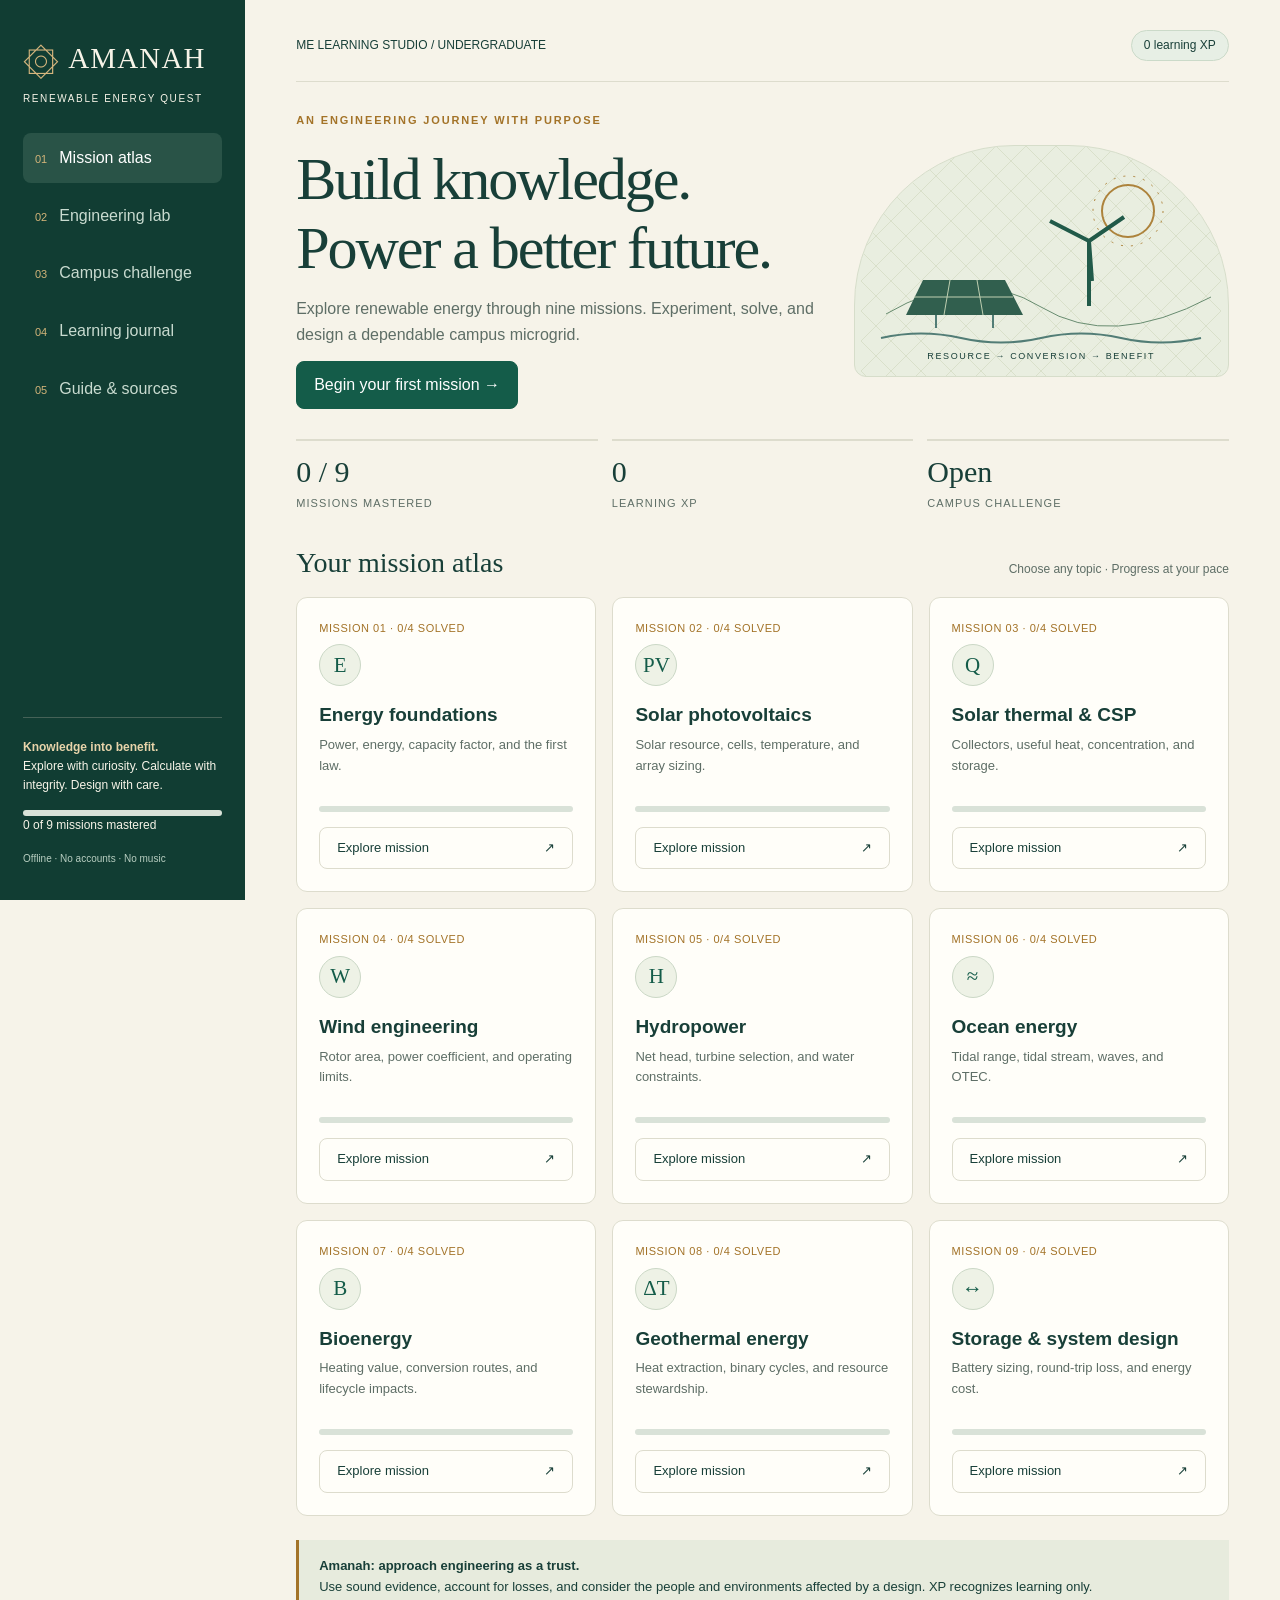
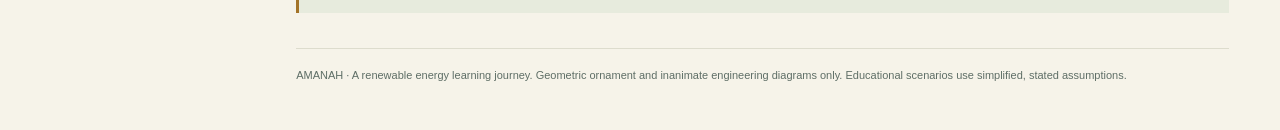
==== renewable-energy-quest.html @ 1aebdc18 "Initial commit Co-authored-by: Copilot App <223556219+Copilot@users.noreply.github.com>" ====
<!DOCTYPE html>
<html lang="en"><head><meta charset="UTF-8"><meta name="viewport" content="width=device-width,initial-scale=1"><meta name="description" content="An offline undergraduate renewable energy learning game with Islamic geometric design and engineering missions."><title>Amanah · Renewable Energy Quest</title>
<style>
:root{--ink:#183f38;--green:#145c49;--gold:#a37328;--cream:#f6f3e9;--paper:#fffef9;--line:#dddccd;--muted:#5e6e66;--mint:#e7efe5;--red:#973d30}*{box-sizing:border-box}body{margin:0;background:var(--cream);color:var(--ink);font:16px/1.6 'Segoe UI',Arial,sans-serif}button,input,select{font:inherit}button,a,input{touch-action:manipulation}button{cursor:pointer}button:focus-visible,a:focus-visible,input:focus-visible{outline:3px solid #bd8533;outline-offset:4px}button{border:1px solid var(--line);background:var(--paper);color:var(--ink);border-radius:8px;padding:10px 17px}button:hover{border-color:var(--green);background:var(--mint)}button:disabled{opacity:.65;cursor:default}.primary{background:var(--green);color:white;border-color:var(--green)}.primary:hover{background:#0d4839;color:white}.eyebrow{text-transform:uppercase;letter-spacing:.17em;font-size:11px;font-weight:750;color:var(--gold)}h1,h2,h3,p{margin:0 0 14px}h1,h2{font-family:Georgia,serif;font-weight:normal;line-height:1.15}h1{font-size:clamp(34px,4.7vw,64px);letter-spacing:-.035em}h2{font-size:34px}h3{font-size:19px;line-height:1.3}.muted,small{color:var(--muted)}a{color:var(--green)}.shell{display:grid;grid-template-columns:245px 1fr;min-height:100vh}aside{padding:32px 23px;background:#113d33;color:#f7f4e8;display:flex;flex-direction:column;gap:26px;position:sticky;top:0;height:100vh}aside .muted,aside small{color:#b8cec1}.brand{font-family:Georgia,serif;font-size:29px;letter-spacing:.04em}.brand span{color:#d6b67e}.brand-sub{font-size:10px;letter-spacing:.16em;text-transform:uppercase}.rosette{display:inline-block;font-size:37px;vertical-align:middle;color:#d6b67e;margin-right:8px}nav{display:grid;gap:8px}nav button{text-align:left;border:0;background:none;color:#c9dbd0;padding:12px}nav button.active{background:#295347;color:white}nav button:hover{background:#244e43;color:white}.navnum{font-size:11px;color:#d3b479;margin-right:12px}.side-bottom{margin-top:auto;font-size:12px;border-top:1px solid #456257;padding-top:20px}.side-bottom strong{color:#e8d4aa}.progress{height:6px;background:#d9e2d8;border-radius:10px;overflow:hidden}.progress>span{height:100%;display:block;background:#b98c42;transition:width .3s}main{padding:30px clamp(20px,4vw,66px) 45px;max-width:1550px;width:100%;margin:auto}.topbar{display:flex;justify-content:space-between;gap:14px;align-items:center;border-bottom:1px solid var(--line);padding-bottom:20px;margin-bottom:30px;font-size:12px}.pill{display:inline-block;background:var(--mint);border:1px solid #cbdac9;border-radius:30px;padding:5px 12px;font-size:12px}.hero{display:grid;grid-template-columns:1.4fr 1fr;gap:32px;align-items:center;margin-bottom:30px}.hero p{max-width:560px}.hero-art{min-height:230px;background:#e9eee0;border:1px solid #d6ddca;border-radius:160px 160px 12px 12px;position:relative;overflow:hidden;display:grid;place-items:center}.hero-art svg{width:100%;max-width:360px;height:230px}.hero-art .caption{position:absolute;bottom:12px;letter-spacing:.18em;font-size:9px}.stats{display:grid;grid-template-columns:repeat(3,1fr);gap:14px;margin:24px 0}.stat{border-top:2px solid var(--line);padding-top:14px}.stat strong{font:30px Georgia,serif;display:block}.stat small{font-size:11px;text-transform:uppercase;letter-spacing:.1em}.section-head{display:flex;justify-content:space-between;align-items:end;margin:32px 0 18px;gap:15px}.section-head h2{font-size:28px;margin:0}.cards{display:grid;grid-template-columns:repeat(3,minmax(0,1fr));gap:16px}.card{background:var(--paper);border:1px solid var(--line);border-radius:11px;padding:22px;position:relative;display:flex;flex-direction:column;align-items:start;gap:7px}.card p{font-size:13px;color:var(--muted);flex:1}.card button{width:100%;text-align:left;font-size:13px;display:flex;justify-content:space-between;margin-top:8px}.card .symbol{width:42px;height:42px;border:1px solid #cbd8c6;display:grid;place-items:center;background:#eef2e6;color:var(--green);font:21px Georgia,serif;border-radius:50%;margin-bottom:10px}.card h3{margin:0}.card .status{font-size:11px;letter-spacing:.05em;color:var(--gold)}.banner{background:#e7ebdd;border-left:3px solid var(--gold);padding:16px 20px;margin:24px 0;font-size:13px}.banner p:last-child{margin:0}.two{display:grid;grid-template-columns:1fr 1fr;gap:22px}.panel{background:var(--paper);border:1px solid var(--line);border-radius:12px;padding:26px;margin-bottom:20px}.formula{font:22px Georgia,serif;padding:18px;background:#eff2e8;border-radius:8px;margin:18px 0}.steps{display:flex;gap:8px;flex-wrap:wrap;margin:22px 0}.steps button{font-size:13px}.steps button.active{background:var(--green);color:white}label{display:block;margin:16px 0 5px;font-size:14px}input[type=range]{width:100%;accent-color:var(--green)}input[type=number]{width:100%;border:1px solid #b8c6b8;padding:11px;border-radius:6px;background:white;color:var(--ink)}.reading{font:48px Georgia,serif;margin:25px 0 8px;color:var(--green)}.track{height:12px;background:#e3e8dc;border-radius:6px;overflow:hidden;margin:15px 0}.track div{height:100%;background:var(--gold);transition:width .15s}.option{display:block;width:100%;text-align:left;margin:10px 0;padding:13px 16px}.option.correct{background:#e0eee0;border-color:#468351}.option.wrong{background:#fae9df;border-color:#ac6050}.feedback{margin-top:16px;padding:15px;background:#eef0e6;border-radius:6px;font-size:14px}.feedback:empty{display:none}.success{color:#1b6639}.error{color:var(--red)}.actions{display:flex;gap:12px;flex-wrap:wrap;margin-top:20px}.hidden{display:none!important}.ledger{width:100%;border-collapse:collapse;font-size:14px}.ledger td,.ledger th{text-align:left;border-bottom:1px solid var(--line);padding:12px 8px}.table-wrap{overflow:auto}.badge-list{display:flex;flex-wrap:wrap;gap:12px;margin:20px 0}.badge{padding:14px 20px;border:1px dashed #b0baaa;border-radius:9px;opacity:.6}.badge.earned{opacity:1;background:#e9eddb;border-style:solid;border-color:#b49458}.fine{font-size:12px;color:var(--muted)}footer{font-size:11px;color:var(--muted);border-top:1px solid var(--line);margin-top:35px;padding-top:18px}.visually-hidden{position:absolute;width:1px;height:1px;overflow:hidden;clip:rect(0,0,0,0)}details{margin:16px 0}summary{cursor:pointer;font-weight:650}.map-meter{margin-top:8px;width:100%}#notice{position:fixed;bottom:20px;right:20px;background:var(--green);color:white;border-radius:8px;padding:12px 20px;z-index:10;max-width:90vw}ul{padding-left:22px}li{margin-bottom:8px}@media(max-width:1050px){.cards{grid-template-columns:repeat(2,minmax(0,1fr))}.shell{grid-template-columns:200px 1fr}.hero{grid-template-columns:1fr}.hero-art{display:none}.two{grid-template-columns:1fr}}@media(max-width:720px){.shell{display:block}aside{position:static;height:auto;padding:18px;gap:14px}.brand{font-size:25px}.brand-sub,.side-bottom{display:none}nav{display:flex;overflow:auto;gap:4px}nav button{white-space:nowrap;font-size:12px;padding:9px}.navnum{display:none}main{padding:20px 17px}.topbar{font-size:10px;margin-bottom:24px}.cards{grid-template-columns:1fr}.hero{gap:10px}.panel{padding:20px}.stats{gap:10px}.stat strong{font-size:26px}.ledger{font-size:12px}.section-head{align-items:start;flex-direction:column}}@media(prefers-reduced-motion:reduce){*{transition:none!important}}@media print{aside,.topbar,button,footer{display:none!important}.shell{display:block}main{padding:0}.panel,.card{break-inside:avoid}body{background:white}.cards{grid-template-columns:repeat(2,1fr)}}
</style></head><body>
<div class="shell"><aside><div><div class="brand"><span class="rosette" aria-hidden="true">۞</span>AMANAH</div><div class="brand-sub">Renewable Energy Quest</div></div><nav aria-label="Main navigation"><button data-view="map" class="active"><span class="navnum">01</span>Mission atlas</button><button data-view="lab"><span class="navnum">02</span>Engineering lab</button><button data-view="design"><span class="navnum">03</span>Campus challenge</button><button data-view="journal"><span class="navnum">04</span>Learning journal</button><button data-view="guide"><span class="navnum">05</span>Guide & sources</button></nav><div class="side-bottom"><strong>Knowledge into benefit.</strong><p>Explore with curiosity. Calculate with integrity. Design with care.</p><div class="progress"><span id="sideProgress" style="width:0%"></span></div><p id="sideCount">0 of 9 missions mastered</p><small>Offline · No accounts · No music</small></div></aside>
<main><div class="topbar"><span>ME LEARNING STUDIO <span aria-hidden="true"> / </span> UNDERGRADUATE</span><span class="pill" id="xpTop">0 learning XP</span></div><div id="content"></div><footer>AMANAH · A renewable energy learning journey. Geometric ornament and inanimate engineering diagrams only. Educational scenarios use simplified, stated assumptions.</footer></main></div><div id="notice" role="status" class="hidden"></div>
<script>
'use strict';
// Instructor-editable content: each mission has a lesson, a numeric model, three questions, and a calculation.
const missions=[
{id:'basics',name:'Energy foundations',tag:'Begin with the balance',symbol:'E',desc:'Power, energy, capacity factor, and the first law.',lesson:'Power is a rate of energy transfer; energy is the accumulated transfer over time. A 100 kW plant operating at a 30% annual capacity factor delivers the same annual energy as 100 kW at full output for 30% of the year. Capacity factor is not conversion efficiency. Always define the system boundary before making an energy balance.',formula:'E = Pᵣ × CF × t',assumption:'Annual estimate: 8,760 hours; constant rated capacity; CF is the annual energy ratio.',vars:[['Rated capacity','kW',10,1000,10,100],['Capacity factor','%',5,95,1,30]],calc:(p,c)=>p*c/100*8760,unit:'kWh/year',scale:876000,insight:'Increasing rated capacity or capacity factor increases annual energy linearly. This estimate does not predict hourly output.',q:[['Which quantity is measured in kWh?',['Power','Energy','Conversion efficiency'],1,'A kilowatt-hour is energy: power multiplied by time.'],['A 25% capacity factor means…',['25% conversion efficiency','Annual energy is 25% of rated power × annual hours','The plant loses 75% of its electricity'],1,'Capacity factor compares actual energy with continuous operation at rated power.'],['At steady state, input energy must equal…',['Useful output only','Useful output plus losses','Rated capacity'],1,'Energy is conserved; losses are transfers such as waste heat.']],task:['A 200 kW plant has a 25% capacity factor. Estimate annual generation using 8,760 h.','kWh/year',438000,'E = 200 × 0.25 × 8,760 = 438,000 kWh/year.']},
{id:'pv',name:'Solar photovoltaics',tag:'Turn irradiance into electricity',symbol:'PV',desc:'Solar resource, cells, temperature, and array sizing.',lesson:'PV cells convert absorbed solar radiation into DC electricity. An inverter supplies AC loads. Irradiance (W/m²) is instantaneous power per area; irradiation (kWh/m²) is energy per area over a period. Module temperature, shading, wiring, and inverter losses affect delivered energy. Tilt affects the resource reaching a surface; a single optimal angle cannot describe every site and season.',formula:'P_DC = G × A × η / 1,000',assumption:'Uniform plane-of-array irradiance, constant module efficiency; DC output before system losses.',vars:[['Irradiance','W/m²',100,1100,10,800],['Module area','m²',5,100,1,20]],calc:(g,a)=>g*a*.2/1000,unit:'kW DC',scale:22,insight:'Here module efficiency is fixed at 20%. Real efficiency and output vary with cell temperature, spectrum, and shading.',q:[['Which device normally converts PV DC to AC?',['Inverter','Penstock','Condenser'],0,'An inverter converts DC electricity to AC.'],['For typical silicon PV, increasing cell temperature at fixed irradiance usually…',['Increases power indefinitely','Reduces maximum power','Has no effect'],1,'The reduction in voltage generally outweighs the small increase in current.'],['A pyranometer measures…',['Broadband solar irradiance','Wind direction','Battery state of charge'],0,'A pyranometer measures irradiance on its measurement plane.']],task:['At G = 800 W/m², A = 20 m² and module efficiency = 20%, find DC output before losses.','kW',3.2,'P = 800 × 20 × 0.20 / 1,000 = 3.2 kW.']},
{id:'thermal',name:'Solar thermal & CSP',tag:'Follow the heat',symbol:'Q',desc:'Collectors, useful heat, concentration, and storage.',lesson:'Solar thermal collectors transfer solar energy to a working fluid. CSP uses concentrated sunlight to supply high-temperature heat, usually driving a heat engine. Concentrating collectors depend strongly on direct normal irradiance (DNI); diffuse sunlight cannot be concentrated to the same focus. Thermal storage can shift generation, but does not create extra energy.',formula:'Q̇ᵤ = G × A × η / 1,000',assumption:'Simple flat-plate model with fixed 60% useful efficiency; not a detailed CSP plant model.',vars:[['Irradiance','W/m²',100,1000,10,700],['Collector area','m²',2,80,1,10]],calc:(g,a)=>g*a*.6/1000,unit:'kW thermal',scale:48,insight:'Useful heat depends on optical and thermal losses. Higher fluid temperature often increases heat loss.',q:[['Which resource is especially important for focusing CSP collectors?',['DNI','Only diffuse sky radiation','Nighttime humidity'],0,'Focusing optics require the direct beam component.'],['Molten-salt storage primarily stores…',['Electric charge','Thermal energy','Wind momentum'],1,'Thermal storage retains heat for later use in a power cycle.'],['The ideal heat-engine efficiency limit between hot and cold reservoirs is…',['1 − Tcold/Thot, with temperatures in kelvin','Thot/Tcold in Celsius','Always 100%'],0,'The Carnot limit uses absolute temperatures; real cycles have lower efficiency.']],task:['A collector has 10 m² area, 700 W/m² irradiance and 60% useful efficiency. Find useful thermal power.','kW thermal',4.2,'Q̇ = 700 × 10 × 0.60 / 1,000 = 4.2 kW thermal.']},
{id:'wind',name:'Wind engineering',tag:'Work with the cubic law',symbol:'W',desc:'Rotor area, power coefficient, and operating limits.',lesson:'Wind carries kinetic energy. Rotor mechanical power is ½ρAv³Cp. For a circular HAWT rotor, A = πD²/4. Cp describes aerodynamic extraction, not generator efficiency. Under ideal actuator-disc assumptions, the Betz limit is 16/27. Real turbines have cut-in, rated, and cut-out regimes; cubic scaling alone does not describe their full power curve.',formula:'Pᵣₒₜₒᵣ = ½ρ(πD²/4)v³Cₚ / 1,000',assumption:'ρ = 1.225 kg/m³; Cp = 0.40; below rated operation; no drivetrain or electrical losses.',vars:[['Wind speed','m/s',3,12,0.5,8],['Rotor diameter','m',2,30,1,10]],calc:(v,d)=>.5*1.225*Math.PI*d*d/4*v*v*v*.4/1000,unit:'kW mechanical',scale:300,insight:'Double speed gives eight times rotor power under this model; doubling diameter gives four times power.',q:[['At fixed Cp and density, doubling wind speed changes rotor power by…',['2 times','4 times','8 times'],2,'Power is proportional to the cube of speed, so 2³ = 8.'],['The ideal Betz limit is approximately…',['59.3%','100%','20%'],0,'16/27 ≈ 0.593 under the ideal actuator-disc assumptions.'],['Beyond rated speed, a controlled turbine usually…',['Follows the cubic law without limit','Limits output near rated power until cut-out','Has zero aerodynamic loading'],1,'Pitch and other control systems limit output and loads.']],task:['For ρ = 1.225 kg/m³, A = 100 m², v = 8 m/s and Cp = 0.40, find rotor mechanical power.','kW',12.544,'P = 0.5 × 1.225 × 100 × 8³ × 0.40 / 1,000 = 12.544 kW.']},
{id:'hydro',name:'Hydropower',tag:'Connect head and flow',symbol:'H',desc:'Net head, turbine selection, and water constraints.',lesson:'Hydropower converts water energy to shaft power and then electricity. For a head-driven installation, electrical power is ρgQHη, using net head after hydraulic losses. Turbine selection depends on both head and flow: Pelton turbines suit high-head, relatively low-flow duties; Kaplan turbines suit low-head, high-flow duties. Environmental flow and seasonal availability constrain extraction.',formula:'Pₑ = ρgQHη / 1,000',assumption:'ρ = 1,000 kg/m³; g = 9.81 m/s²; overall turbine-generator efficiency = 80%; H is net head.',vars:[['Net head','m',2,100,1,20],['Turbine flow','m³/s',0.1,5,0.1,1]],calc:(h,q)=>1000*9.81*q*h*.8/1000,unit:'kW electric',scale:3924,insight:'Power scales linearly with net head and turbine flow. More extraction is not automatically environmentally acceptable.',q:[['Use which head in the power equation?',['Gross head plus losses','Net head after hydraulic losses','Tower height'],1,'Net head is the energy head actually available at the turbine.'],['Which turbine is commonly suitable for high head and relatively low flow?',['Kaplan','Pelton','A PV inverter'],1,'A Pelton impulse turbine is suited to high-head applications.'],['Why retain an environmental flow?',['To support downstream river functions','To increase turbine friction','To remove the need for a site survey'],0,'A diversion affects downstream habitats and water uses.']],task:['At Q = 1 m³/s, Hnet = 20 m and overall efficiency = 80%, find electrical power. Use ρ = 1,000 kg/m³ and g = 9.81 m/s².','kW',156.96,'P = 1,000 × 9.81 × 1 × 20 × 0.8 / 1,000 = 156.96 kW.']},
{id:'ocean',name:'Ocean energy',tag:'Read the rhythm of water',symbol:'≈',desc:'Tidal range, tidal stream, waves, and OTEC.',lesson:'Tidal-range systems exploit a water-level difference; tidal-stream devices exploit moving water. Waves carry energy associated with wind-driven surface motion. OTEC uses a temperature difference between warm surface and cold deep seawater. For an ideal constant-area tidal basin, the potential energy per full basin-level change is ½ρgAh²; real operating strategies and losses reduce recoverable energy.',formula:'Eideal = ½ρgAh² / 3,600,000',assumption:'Seawater ρ = 1,025 kg/m³; g = 9.81 m/s²; constant basin area 100,000 m²; one ideal full level change.',vars:[['Tidal range','m',1,8,0.1,4],['Recovery fraction','%',10,80,1,50]],calc:(h,r)=>.5*1025*9.81*100000*h*h/3600000*r/100,unit:'kWh/event',scale:7151,insight:'The recovery fraction is an illustrative aggregate factor. Event energy is not average power or annual production.',q:[['Tidal-stream devices extract mainly…',['Kinetic energy of currents','Heat from the seabed','Energy from fuel combustion'],0,'Current speed and swept area govern the incoming kinetic power.'],['With fixed basin area, doubling tidal range changes ideal basin energy by…',['2 times','4 times','8 times'],1,'Ideal basin energy is proportional to h².'],['OTEC needs…',['A warm surface and cold deep-water temperature difference','Only a high wind speed','Only a large tidal range'],0,'OTEC drives a low-temperature-difference thermal cycle.']],task:['For a constant-area basin A = 100,000 m² and h = 4 m, calculate ideal energy for one full level change. Use ρ = 1,025 kg/m³, g = 9.81 m/s²; ignore recovery losses.','kWh',2234.5,'E = 0.5 × 1,025 × 9.81 × 100,000 × 4² / 3,600,000 = 2,234.5 kWh.']},
{id:'bio',name:'Bioenergy',tag:'Account for the full cycle',symbol:'B',desc:'Heating value, conversion routes, and lifecycle impacts.',lesson:'Biomass can supply heat, electricity, or fuels through several routes. Combustion releases heat; gasification produces a combustible gas through partial oxidation; anaerobic digestion produces biogas from suitable organic feedstocks. Net benefits depend on sourcing, land use, transport, emissions, and what would otherwise happen to the feedstock. Renewable does not automatically mean carbon neutral.',formula:'Eₑ = m × LHV × η / 3.6',assumption:'LHV = 15 MJ/kg on the stated fuel basis; constant net electrical efficiency; no separate cogeneration heat credit.',vars:[['Fuel mass','kg',10,500,10,100],['Electrical efficiency','%',10,40,1,25]],calc:(m,e)=>m*15*e/100/3.6,unit:'kWh electric',scale:834,insight:'Use heating value and mass on the same moisture basis. Wet fuel can have much lower useful energy per kilogram.',q:[['Anaerobic digestion produces…',['Biogas','Only pure hydrogen','Solar radiation'],0,'Biogas commonly contains methane and carbon dioxide; cleaning may be required.'],['Why can high fuel moisture reduce useful performance?',['Water evaporation consumes heat','It always doubles LHV','It removes all emissions'],0,'Evaporating water consumes energy and can affect combustion quality.'],['A credible bioenergy carbon assessment includes…',['Only stack emissions','Feedstock, land use, supply chain, and counterfactual fate','No emissions because the fuel is renewable'],1,'A lifecycle boundary is essential; carbon neutrality is not automatic.']],task:['Convert 100 kg of fuel at LHV = 15 MJ/kg to electricity at 25% net electrical efficiency.','kWh',104.1666667,'E = 100 × 15 × 0.25 / 3.6 = 104.17 kWh electric.']},
{id:'geo',name:'Geothermal energy',tag:'Engineer with Earth’s heat',symbol:'ΔT',desc:'Heat extraction, binary cycles, and resource stewardship.',lesson:'Geothermal systems use heat from within Earth. Resource temperature and fluid conditions determine the conversion route. A binary plant transfers geothermal heat to a secondary working fluid. Ground-source heat pumps exchange heat with shallow ground and use electricity; they are different from geothermal electricity plants. Extraction and reinjection require careful reservoir and environmental management.',formula:'Q̇ = ṁcₚ(Tin − Tout)',assumption:'Liquid water cp = 4.18 kJ/(kg·K); fixed outlet temperature 60°C; no phase change or heat loss.',vars:[['Mass flow','kg/s',1,50,1,10],['Inlet temperature','°C',70,150,1,120]],calc:(m,t)=>m*4.18*(t-60),unit:'kW thermal',scale:18810,insight:'Thermal power is not electrical power. Net electrical output also depends on cycle efficiency and parasitic pumping.',q:[['A binary geothermal plant uses…',['A secondary working-fluid cycle','PV cells inside a well','A tidal barrage'],0,'A heat exchanger transfers geothermal heat to another fluid.'],['A ground-source heat pump…',['Creates energy from nothing','Uses electricity to transfer heat','Is identical to a geothermal steam turbine'],1,'A heat pump moves heat; COP can exceed one without violating energy conservation.'],['Why is reinjection often considered?',['Reservoir management and fluid disposal','To guarantee unlimited output','To eliminate all seismic risk'],0,'Reinjection can support resource management, but site-specific risks remain.']],task:['Water flows at 10 kg/s and cools from 120°C to 60°C. Use cp = 4.18 kJ/(kg·K). Find extracted heat rate.','kW thermal',2508,'Q̇ = 10 × 4.18 × (120 − 60) = 2,508 kW thermal.']},
{id:'storage',name:'Storage & system design',tag:'Make supply meet demand',symbol:'↔',desc:'Battery sizing, round-trip loss, and energy cost.',lesson:'Storage shifts energy in time. Power capacity (kW) determines the rate of charging or discharging; energy capacity (kWh) determines duration. Round-trip efficiency is output energy divided by input energy over a full cycle. A microgrid needs time-resolved balancing, reserve margins, and realistic resource data. LCOE compares discounted lifecycle costs with discounted delivered energy; it does not measure reliability by itself.',formula:'Eout = Ein × ηRT',assumption:'A complete storage cycle; round-trip efficiency includes all modeled losses; no degradation in this model.',vars:[['Charge input','kWh',10,500,10,100],['Round-trip efficiency','%',50,95,1,80]],calc:(e,r)=>e*r/100,unit:'kWh delivered',scale:475,insight:'A 100 kWh battery cannot necessarily supply 100 kW; both the power and energy ratings must be checked.',q:[['A 20 kW / 80 kWh battery at full usable capacity can ideally supply 20 kW for…',['4 hours','80 hours','0.25 hours'],0,'Duration = energy / power = 80 / 20 = 4 hours before additional losses.'],['Pumped storage is primarily…',['A net energy source','Energy storage with cycle losses','A perpetual-motion device'],1,'Pumping consumes more energy than is recovered through generation.'],['For an honest technology cost comparison, use…',['Only equipment purchase price','Consistent boundaries, service life, discounting, and delivered energy','Only the highest nameplate rating'],1,'Lifecycle comparisons require consistent assumptions and system boundaries.']],task:['A complete storage cycle accepts 100 kWh and has 80% round-trip efficiency. Find delivered energy.','kWh',80,'Eout = 100 × 0.80 = 80 kWh; cycle loss = 20 kWh.']}
];
const STORE='amanah-energy-quest-v1';let saved;try{saved=JSON.parse(localStorage.getItem(STORE)||'null')}catch(e){}let state={done:{},capstone:false};if(saved&&saved.done&&typeof saved.done==='object'){for(const m of missions)for(let i=0;i<4;i++)if(saved.done[m.id+'-'+i]===true)state.done[m.id+'-'+i]=true;state.capstone=saved.capstone===true}let persist=true,view='map',current=0,step=0;const $=s=>document.querySelector(s),count=m=>[0,1,2,3].filter(i=>state.done[m.id+'-'+i]).length,mastered=()=>missions.filter(m=>count(m)===4).length,xp=()=>Object.keys(state.done).length*25+(state.capstone?100:0);const fmt=n=>Number(n).toLocaleString(undefined,{maximumFractionDigits:2});
function save(){try{localStorage.setItem(STORE,JSON.stringify(state))}catch(e){persist=false}updateStats()}
function updateStats(){$('#xpTop').textContent=xp()+' learning XP';$('#sideCount').textContent=mastered()+' of 9 missions mastered';$('#sideProgress').style.width=mastered()/9*100+'%'}
function award(m,i){const key=m.id+'-'+i;if(!state.done[key]){state.done[key]=true;save();toast('+25 learning XP · Evidence added to your journal')}}
function toast(s){$('#notice').textContent=s;$('#notice').classList.remove('hidden');clearTimeout(window.noticeTimer);window.noticeTimer=setTimeout(()=>$('#notice').classList.add('hidden'),3500)}
function heading(k,t,p){return `<div class="eyebrow">${k}</div><h1 style="margin-top:12px">${t}</h1><p class="muted">${p}</p>`}
function navigate(v){view=v;document.querySelectorAll('nav button').forEach(b=>b.classList.toggle('active',b.dataset.view===v));render();window.scrollTo(0,0)}
document.querySelectorAll('nav button').forEach(b=>b.onclick=()=>navigate(b.dataset.view));
const art=`<div class="hero-art" aria-label="Geometric energy landscape: sun, solar panels, wind turbine, and water"><svg viewBox="0 0 360 230" role="img" aria-label="Inanimate renewable energy technology schematic"><defs><pattern id="grid" width="30" height="30" patternUnits="userSpaceOnUse"><path d="M15 0L30 15 15 30 0 15Z" fill="none" stroke="#ced6bc" stroke-width=".6"/></pattern></defs><rect width="360" height="230" fill="url(#grid)"/><circle cx="267" cy="65" r="26" fill="none" stroke="#ad833c" stroke-width="2"/><circle cx="267" cy="65" r="35" fill="none" stroke="#ad833c" stroke-dasharray="2 8"/><path d="M25 168Q110 118 180 161T350 151" fill="none" stroke="#688c70"/><path d="M228 160V95m0 0l-39-20m39 20l35-24m-35 24l3 40" fill="none" stroke="#215a49" stroke-width="4"/><path d="M62 134h82l18 35H45Z" fill="#315f4e"/><path d="M89 134l-6 35m33-35 6 35m-69-18h99" stroke="#bfcfb1"/><path d="M75 169v13m57-13v13M20 192Q60 183 100 192T180 192T260 192T340 192" fill="none" stroke="#527d76" stroke-width="2"/></svg><div class="caption">RESOURCE → CONVERSION → BENEFIT</div></div>`;
function render(){updateStats();if(view==='map')map();if(view==='mission')mission();if(view==='lab')lab();if(view==='design')design();if(view==='journal')journal();if(view==='guide')guide()}
function map(){$('#content').innerHTML=`<section class="hero"><div><div class="eyebrow">An engineering journey with purpose</div><h1 style="margin-top:14px">Build knowledge.<br>Power a better future.</h1><p class="muted">Explore renewable energy through nine missions. Experiment, solve, and design a dependable campus microgrid.</p><button class="primary" id="resume">${Object.keys(state.done).length?'Continue your journey':'Begin your first mission'} <span aria-hidden="true">→</span></button></div>${art}</section><div class="stats"><div class="stat"><strong>${mastered()} / 9</strong><small>Missions mastered</small></div><div class="stat"><strong>${xp()}</strong><small>Learning XP</small></div><div class="stat"><strong>${state.capstone?'Complete':'Open'}</strong><small>Campus challenge</small></div></div><div class="section-head"><h2>Your mission atlas</h2><span class="fine">Choose any topic · Progress at your pace</span></div><div class="cards">${missions.map((m,i)=>`<article class="card"><span class="status">MISSION ${String(i+1).padStart(2,'0')} · ${count(m)===4?'MASTERED':count(m)+'/4 SOLVED'}</span><div class="symbol" aria-hidden="true">${m.symbol}</div><h3>${m.name}</h3><p>${m.desc}</p><div class="progress map-meter"><span style="width:${count(m)*25}%"></span></div><button data-mission="${i}">${count(m)===4?'Review mission':'Explore mission'} <span aria-hidden="true">↗</span></button></article>`).join('')}</div><div class="banner"><strong>Amanah: approach engineering as a trust.</strong><p>Use sound evidence, account for losses, and consider the people and environments affected by a design. XP recognizes learning only.</p></div>`;document.querySelectorAll('[data-mission]').forEach(b=>b.onclick=()=>openMission(+b.dataset.mission));$('#resume').onclick=()=>openMission(Math.max(0,missions.findIndex(m=>count(m)<4)))}
function openMission(i){current=i;step=0;navigate('mission')}
function mission(){const m=missions[current];$('#content').innerHTML=`<button id="back">← Mission atlas</button><div style="margin-top:24px">${heading('Mission '+String(current+1).padStart(2,'0')+' / '+m.tag,m.name,'Read, investigate, and solve. Each of the four challenges awards 25 XP once.')}</div><div class="steps"><button data-step="0" class="${step===0?'active':''}">Learn & explore</button>${m.q.map((q,i)=>`<button data-step="${i+1}" class="${step===i+1?'active':''}">${state.done[m.id+'-'+i]?'✓ ':''}Check ${i+1}</button>`).join('')}<button data-step="4" class="${step===4?'active':''}">${state.done[m.id+'-3']?'✓ ':''}Calculation</button></div><div id="stage"></div>`;$('#back').onclick=()=>navigate('map');document.querySelectorAll('[data-step]').forEach(b=>b.onclick=()=>{step=+b.dataset.step;mission()});if(step===0){$('#stage').innerHTML=`<div class="two"><article class="panel"><div class="eyebrow">Field notes</div><h2 style="margin-top:12px;font-size:29px">Understand the mechanism</h2><p>${m.lesson}</p><div class="formula">${m.formula}</div><p class="fine">${m.assumption}</p><div class="banner"><strong>Design reflection</strong><p>${reflection(current)}</p></div><button class="primary" id="startCheck">Try the knowledge checks →</button></article><div class="panel" id="model"></div></div>`;mountModel(m);$('#startCheck').onclick=()=>{step=1;mission()}}else if(step<4){const q=m.q[step-1];$('#stage').innerHTML=`<div class="panel"><div class="eyebrow">Knowledge check ${step} of 3 ${state.done[m.id+'-'+(step-1)]?'· Previously solved':''}</div><h2 style="font-size:29px;margin-top:16px">${q[0]}</h2><div id="options">${q[1].map((o,i)=>`<button class="option" data-answer="${i}">${String.fromCharCode(65+i)}. ${o}</button>`).join('')}</div><div id="answerFeedback" class="feedback" role="status" aria-live="polite"></div><div class="actions"><button id="hint">Explain the concept</button><button class="primary hidden" id="next">${step===3?'Try the calculation':'Next check'} →</button></div></div>`;document.querySelectorAll('[data-answer]').forEach(b=>b.onclick=()=>{const good=+b.dataset.answer===q[2];b.classList.add(good?'correct':'wrong');$('#answerFeedback').textContent=(good?'Correct. ':'Try again. ')+q[3];if(good){award(m,step-1);document.querySelectorAll('[data-answer]').forEach(x=>x.disabled=true);$('#next').classList.remove('hidden')}});$('#hint').onclick=()=>{$('#answerFeedback').textContent=q[3]};$('#next').onclick=()=>{step++;mission()}}else{const t=m.task;$('#stage').innerHTML=`<div class="two"><div class="panel"><div class="eyebrow">Engineering calculation · ±1% tolerance</div><h2 style="font-size:27px;margin-top:16px">${t[0]}</h2><form id="calcForm"><label for="numeric">Your answer (${t[1]})</label><input id="numeric" type="number" step="any" required autocomplete="off"><div class="actions"><button class="primary" type="submit">Check calculation</button><button type="button" id="showWork">Show worked solution</button></div></form><div id="calcFeedback" class="feedback" aria-live="polite" role="status"></div><div class="actions"><button id="continue">${current<8?'Next mission →':'Return to atlas →'}</button></div></div><div class="panel"><div class="eyebrow">Equation bench</div><div class="formula">${m.formula}</div><p>Check your units before submitting. Convert watts to kilowatts by dividing by 1,000; convert MJ to kWh by dividing by 3.6.</p><p class="fine">Learning is open-book: solutions and retries are available. XP is earned once for a correct response, including after reviewing a solution.</p></div></div>`;$('#calcForm').onsubmit=e=>{e.preventDefault();const val=Number($('#numeric').value);if(!Number.isFinite(val)||$('#numeric').value.trim()==='')return;const good=Math.abs(val-t[2])<=Math.abs(t[2])*.01;$('#calcFeedback').textContent=good?'Correct. '+t[3]:'Check the formula, units, and efficiency fraction, then retry.';if(good)award(m,3)};$('#showWork').onclick=()=>{$('#calcFeedback').textContent=t[3]};$('#continue').onclick=()=>current<8?openMission(current+1):navigate('map')}}
function reflection(i){return ['Would your conclusion change if you compared annual energy rather than rated power?','How would shading, roof access, and end-of-life management affect your design?','Could heat be used directly rather than converted to electricity?','How would you document uncertainty in a wind-resource estimate?','How would you share water fairly with downstream users?','What coastal processes and community uses require assessment?','Is the feedstock sustainably available without competing with essential uses?','What monitoring would protect the long-term reservoir?','Which essential loads should have priority during a shortfall?'][i]}
function mountModel(m){$('#model').innerHTML=`<div class="eyebrow">Interactive model</div><h3 style="margin-top:14px">Change a resource. See the result.</h3>${m.vars.map((v,i)=>`<label for="slider${i}">${v[0]} <strong id="value${i}"></strong> ${v[1]}</label><input id="slider${i}" type="range" min="${v[2]}" max="${v[3]}" step="${v[4]}" value="${v[5]}">`).join('')}<div class="reading" id="modelNumber" aria-live="polite"></div><strong>${m.unit}</strong><div class="track" aria-hidden="true"><div id="modelBar"></div></div><p class="fine">Bar scaled to ${fmt(m.scale)} ${m.unit}; it does not represent efficiency.</p><p>${m.insight}</p><details><summary>Model boundaries</summary><p class="fine">${m.assumption}</p><p class="fine">Educational estimate. Resource variability, component limits, and site-specific losses require a fuller design.</p></details>`;const recalc=()=>{const vals=m.vars.map((v,i)=>{const n=+$('#slider'+i).value;$('#value'+i).textContent=fmt(n);return n});const result=m.calc(...vals);$('#modelNumber').textContent=fmt(result);$('#modelBar').style.width=Math.min(100,result/m.scale*100)+'%'};m.vars.forEach((v,i)=>$('#slider'+i).oninput=recalc);recalc()}
function lab(){$('#content').innerHTML=heading('Experiment without pressure','Engineering lab','Explore sensitivity before you commit to a design. All assumptions are visible.')+`<label for="labSelect">Choose a technology model</label><select id="labSelect" style="padding:10px;max-width:100%;margin-bottom:24px">${missions.map((m,i)=>`<option value="${i}" ${i===current?'selected':''}>${m.name}</option>`).join('')}</select><div class="two"><div class="panel" id="model"></div><div class="panel" id="labNotes"></div></div>`;const draw=()=>{current=+$('#labSelect').value;const m=missions[current];mountModel(m);$('#labNotes').innerHTML=`<div class="eyebrow">Predict → test → explain</div><h2 style="font-size:28px;margin-top:14px">${m.name}</h2><p>${m.lesson}</p><div class="formula">${m.formula}</div><p>Before moving a slider, predict the direction and approximate size of the change. Then explain the result using the equation.</p><button class="primary" id="labMission">Open related mission →</button>`;$('#labMission').onclick=()=>openMission(current)};$('#labSelect').onchange=draw;draw()}
// Four sequential six-hour blocks. Stored energy is measured on the battery's internal/DC side.
function simulate(pv,wind,capacity){const hours=6,eta=Math.sqrt(.81),sun=[0,.55,.65,0],windCF=[.4,.3,.35,.45],loads=[12,24,28,16];let soc=0,unmet=0,curtailed=0;const rows=[];for(let i=0;i<4;i++){const demand=loads[i]*hours,gen=(pv*sun[i]+wind*windCF[i])*hours,delta=gen-demand;let charge=0,discharge=0,miss=0;if(delta>=0){charge=Math.min(delta,(capacity-soc)/eta);soc+=charge*eta;curtailed+=delta-charge}else{discharge=Math.min(-delta,soc*eta);soc-=discharge/eta;miss=-delta-discharge;unmet+=miss}rows.push({demand,gen,charge,discharge,miss,soc})}return {rows,unmet,curtailed,soc,cost:pv*600+wind*1400+capacity*180,demand:480}}
function design(){$('#content').innerHTML=heading('Capstone / Service through design','Power the campus.','Meet 480 kWh of daily demand within an illustrative capital budget of 160,000 cost units.')+`<div class="banner"><strong>The design brief</strong><p>Supply all four blocks without grid imports. Battery begins empty at 00:00, so overnight generation must be adequate before daylight. Use surplus to serve later demand. Earn 100 XP once for a feasible design.</p></div><div class="two"><section class="panel"><div class="eyebrow">Your design controls</div>${[['PV capacity','kW',0,160,5,50],['Wind capacity','kW',0,100,5,30],['Usable battery capacity','kWh',0,300,10,100]].map((v,i)=>`<label for="cap${i}">${v[0]}: <strong id="capVal${i}"></strong> ${v[1]}</label><input type="range" id="cap${i}" min="${v[2]}" max="${v[3]}" step="${v[4]}" value="${v[5]}">`).join('')}<div id="designSummary" aria-live="polite"></div><button id="submitDesign" class="primary">Validate & record design</button><div id="designFeedback" class="feedback" role="status"></div></section><section class="panel"><div class="eyebrow">Stated assumptions</div><p>Four consecutive 6-hour blocks with average demand of 12, 24, 28, and 16 kW. PV output fractions: 0, 0.55, 0.65, 0. Wind output fractions: 0.40, 0.30, 0.35, 0.45.</p><p>PV, wind and battery costs: 600/kW, 1,400/kW and 180/kWh. These are invented classroom cost units, not market quotations.</p><p>Battery charge and discharge efficiencies: 90% each (81% round trip). Usable capacity excludes any reserve; no further depth-of-discharge adjustment. Unlimited battery power in this simplified model. Surplus is curtailed when full.</p><p class="fine">This single-day exercise does not demonstrate annual reliability or a commercial optimum. Real design requires multi-year weather, power limits, reserves, degradation, protection, and lifecycle cost analysis.</p></section></div><section class="panel"><h2 style="font-size:27px">Dispatch ledger</h2><p class="fine">All energy columns in kWh. Charge is bus-side input; discharge is bus-side output; ending SOC is stored battery energy.</p><div class="table-wrap"><table class="ledger"><thead><tr><th>Block</th><th>Demand</th><th>Generation</th><th>Charge</th><th>Discharge</th><th>Unserved</th><th>End SOC</th></tr></thead><tbody id="dispatch"></tbody></table></div></section><details><summary>Need a design hint?</summary><p>The first block needs at least 12 kW from wind because the battery starts empty and PV is zero. Try 50 kW PV, 40 kW wind, and 100 kWh battery; inspect the ledger and then look for a less expensive solution.</p></details>`;const draw=()=>{const vals=[0,1,2].map(i=>{const v=+$('#cap'+i).value;$('#capVal'+i).textContent=v;return v}),s=simulate(...vals);$('#designSummary').innerHTML=`<div class="stats"><div class="stat"><strong>${fmt(s.cost)}</strong><small>Cost / 160,000</small></div><div class="stat"><strong>${fmt(s.unmet)}</strong><small>Unserved kWh</small></div><div class="stat"><strong>${fmt(s.curtailed)}</strong><small>Curtailed kWh</small></div></div>`;$('#dispatch').innerHTML=s.rows.map((r,i)=>`<tr><th>${['00–06','06–12','12–18','18–24'][i]}</th>${['demand','gen','charge','discharge','miss','soc'].map(k=>`<td>${fmt(r[k])}</td>`).join('')}</tr>`).join('');$('#designFeedback').textContent='';return s};[0,1,2].forEach(i=>$('#cap'+i).oninput=draw);$('#submitDesign').onclick=()=>{const s=draw();if(s.cost<=160000&&s.unmet<1e-6){if(!state.capstone){state.capstone=true;save();toast('+100 learning XP · Campus challenge complete')}$('#designFeedback').textContent='Feasible under the stated model: all demand served within budget. Record your assumptions and explain the tradeoffs. '+(mastered()===9?'All missions and capstone complete.':'Continue the topic missions to complete your journey.')}else $('#designFeedback').textContent=(s.cost>160000?'Capital cost exceeds the budget. ':'')+(s.unmet>=1e-6?'Some demand remains unserved. Inspect the time blocks; total daily generation alone is not sufficient.':'')};draw()}
function journal(){const all=mastered()===9&&state.capstone;$('#content').innerHTML=heading('Your learning record','Small steps. Sound understanding.','Progress records completed practice; it is not an examination score or a measure of religious merit.')+`<div class="badge-list"><div class="badge ${mastered()>0?'earned':''}">◇ First mission ${mastered()>0?'earned':'pending'}</div><div class="badge ${mastered()>=5?'earned':''}">◇ Five missions ${mastered()>=5?'earned':'pending'}</div><div class="badge ${state.capstone?'earned':''}">◇ Campus designer ${state.capstone?'earned':'pending'}</div><div class="badge ${all?'earned':''}">۞ Course explorer ${all?'earned':'pending'}</div></div><div class="panel"><h2 style="font-size:28px">${xp()} learning XP earned</h2><div class="table-wrap"><table class="ledger"><thead><tr><th>Mission</th><th>Knowledge checks</th><th>Calculation</th><th>Status</th></tr></thead><tbody>${missions.map(m=>`<tr><td>${m.name}</td><td>${[0,1,2].filter(i=>state.done[m.id+'-'+i]).length} / 3</td><td>${state.done[m.id+'-3']?'Solved':'To explore'}</td><td>${count(m)===4?'Mastered':count(m)+'/4'}</td></tr>`).join('')}</tbody></table></div><div class="actions"><button class="primary" id="export">Export learning record</button><button id="print">Print this journal</button><button id="reset">Reset progress</button></div><p class="fine" style="margin-top:14px">${persist?'Progress is stored in this browser when storage is available.':'Browser storage is unavailable; progress will last only for this session.'} Export before clearing browser data or switching devices. Exports are self-reported practice records.</p><div id="resetBox" class="feedback hidden"><p>Erase the saved learning progress in this browser? Your HTML file will remain intact.</p><button id="confirmReset">Erase progress</button> <button id="cancelReset">Keep progress</button></div></div>`;$('#export').onclick=()=>{const record={title:'Amanah renewable energy learning record',exported:new Date().toISOString(),learningXP:xp(),missions:missions.map(m=>({topic:m.name,knowledgeChecks:[0,1,2].filter(i=>state.done[m.id+'-'+i]).length,calculationSolved:!!state.done[m.id+'-3'],mastered:count(m)===4})),campusChallengeCompleted:state.capstone,note:'Self-reported open-book practice; not a verified assessment.'},url=URL.createObjectURL(new Blob([JSON.stringify(record,null,2)],{type:'application/json'})),a=document.createElement('a');a.href=url;a.download='amanah-learning-record.json';a.click();setTimeout(()=>URL.revokeObjectURL(url),1000)};$('#print').onclick=()=>window.print();$('#reset').onclick=()=>$('#resetBox').classList.remove('hidden');$('#cancelReset').onclick=()=>$('#resetBox').classList.add('hidden');$('#confirmReset').onclick=()=>{state={done:{},capstone:false};save();journal();toast('Learning progress reset')}}
function guide(){$('#content').innerHTML=heading('Purpose, practice & provenance','A course with room to explore.','A broad undergraduate prototype for mechanical engineering students; align with your own syllabus before using for formal teaching.')+`<div class="two"><section class="panel"><h2 style="font-size:28px">How to play</h2><ol><li>Choose any mission from the atlas.</li><li>Read the field notes and vary the model inputs.</li><li>Solve three concept checks and one calculation.</li><li>Use the campus challenge to connect generation, storage, and demand.</li><li>Export your learning record for reflection or classroom discussion.</li></ol><p>Each correct challenge earns 25 XP once; the capstone earns 100 XP once. Maximum: 1,000 XP. All topics are open from the start. There are no timers, chance-based rewards, purchases, or penalties for retries.</p><h3>For the classroom</h3><p>Try a predict–test–explain activity in pairs, then ask students to defend a design and identify omitted constraints. Worked solutions support learning; this is not a secure graded examination.</p></section><section class="panel"><h2 style="font-size:28px">Islamic design choices</h2><p>The experience uses geometric ornament, plain text, and diagrams of inanimate technologies. It contains no pictures of people or animals, no character avatars, no music, and no gambling mechanics.</p><p>The name Amanah expresses the intended ethos of responsibility. Reflection prompts emphasize honesty, beneficial knowledge, avoiding waste, and care in engineering decisions. No verses or hadith are used as game rewards. XP and badges reflect practice only.</p><h3>Offline & private</h3><p>All styling, logic, and course content are embedded in this file. There are no external fonts, trackers, network requests, or accounts. Source links below are optional and need internet access.</p></section></div><section class="panel"><h2 style="font-size:28px">Technical references & scope</h2><p>The lessons are original introductory summaries. Equations are simplified engineering models with assumptions shown beside them. Reference pages support further study; this game is not a substitute for a design standard or a full course text.</p><ul><li><a href="https://www.energy.gov/cmei/systems/how-does-solar-work" target="_blank" rel="noopener noreferrer">U.S. DOE: How Does Solar Work?</a> — PV and concentrating solar thermal pathways.</li><li><a href="https://www.energy.gov/cmei/systems/solar-photovoltaic-cell-basics" target="_blank" rel="noopener noreferrer">U.S. DOE: Solar Photovoltaic Cell Basics</a> — conversion mechanism.</li><li><a href="https://www.energy.gov/cmei/systems/windexchange/small-wind-guidebook" target="_blank" rel="noopener noreferrer">U.S. DOE: Small Wind Guidebook</a> — rotor power and the ideal Betz limit.</li><li><a href="https://www.energy.gov/cmei/water/how-hydropower-works" target="_blank" rel="noopener noreferrer">U.S. DOE: How Hydropower Works</a> — head, flow, and conversion.</li><li><a href="https://www.energy.gov/cmei/water/types-hydropower-turbines" target="_blank" rel="noopener noreferrer">U.S. DOE: Types of Hydropower Turbines</a> — turbine selection.</li><li><a href="https://www.energy.gov/hgeo/geothermal/geothermal-basics" target="_blank" rel="noopener noreferrer">U.S. DOE: Geothermal Basics</a> — Earth’s heat as a resource.</li><li><a href="https://www.energy.gov/cmei/water/how-pumped-storage-hydropower-works" target="_blank" rel="noopener noreferrer">U.S. DOE: How Pumped Storage Hydropower Works</a> — storage operation.</li></ul><p class="fine">Reference pages checked October 2026. Ocean and bioenergy missions introduce basic principles; detailed resource assessment, solar geometry, wind aerodynamics, heat-cycle design, and discounted financial calculations can be added in a syllabus-specific edition.</p></section>`}
render();
</script></body></html>
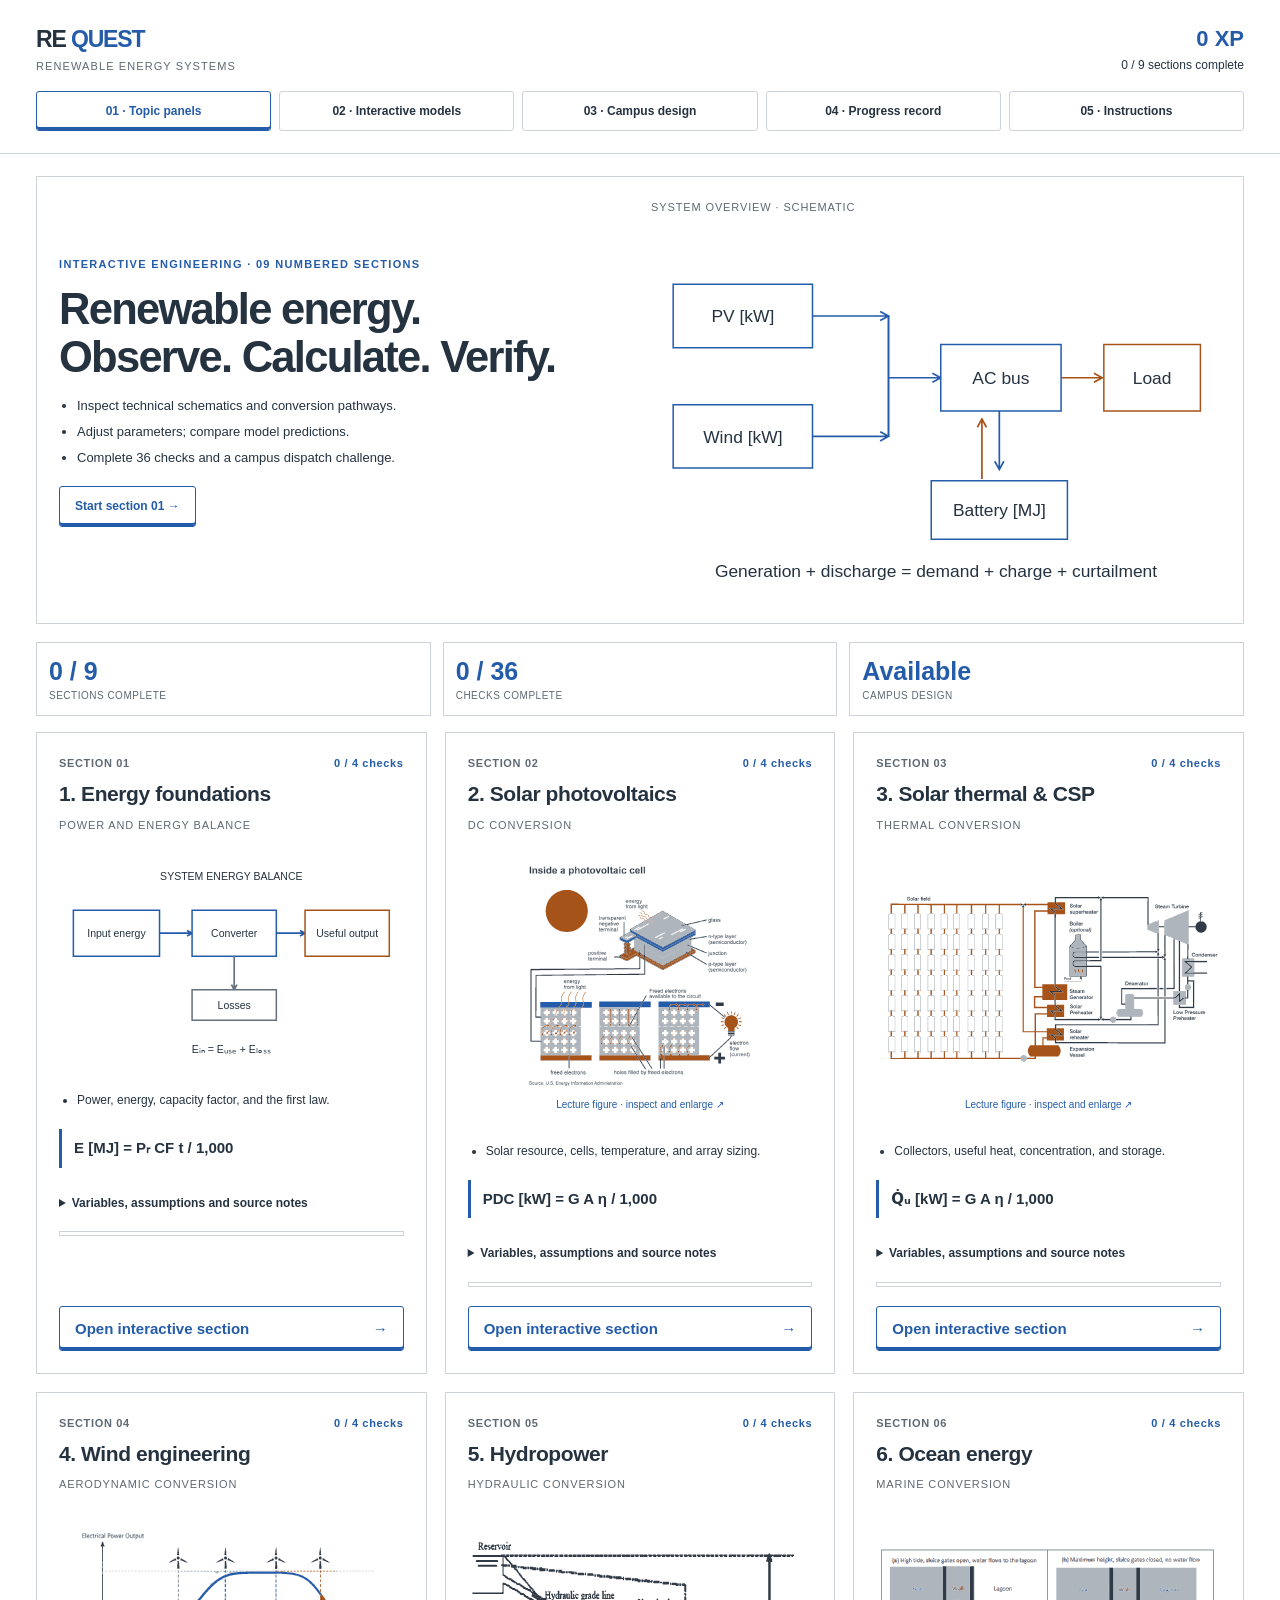
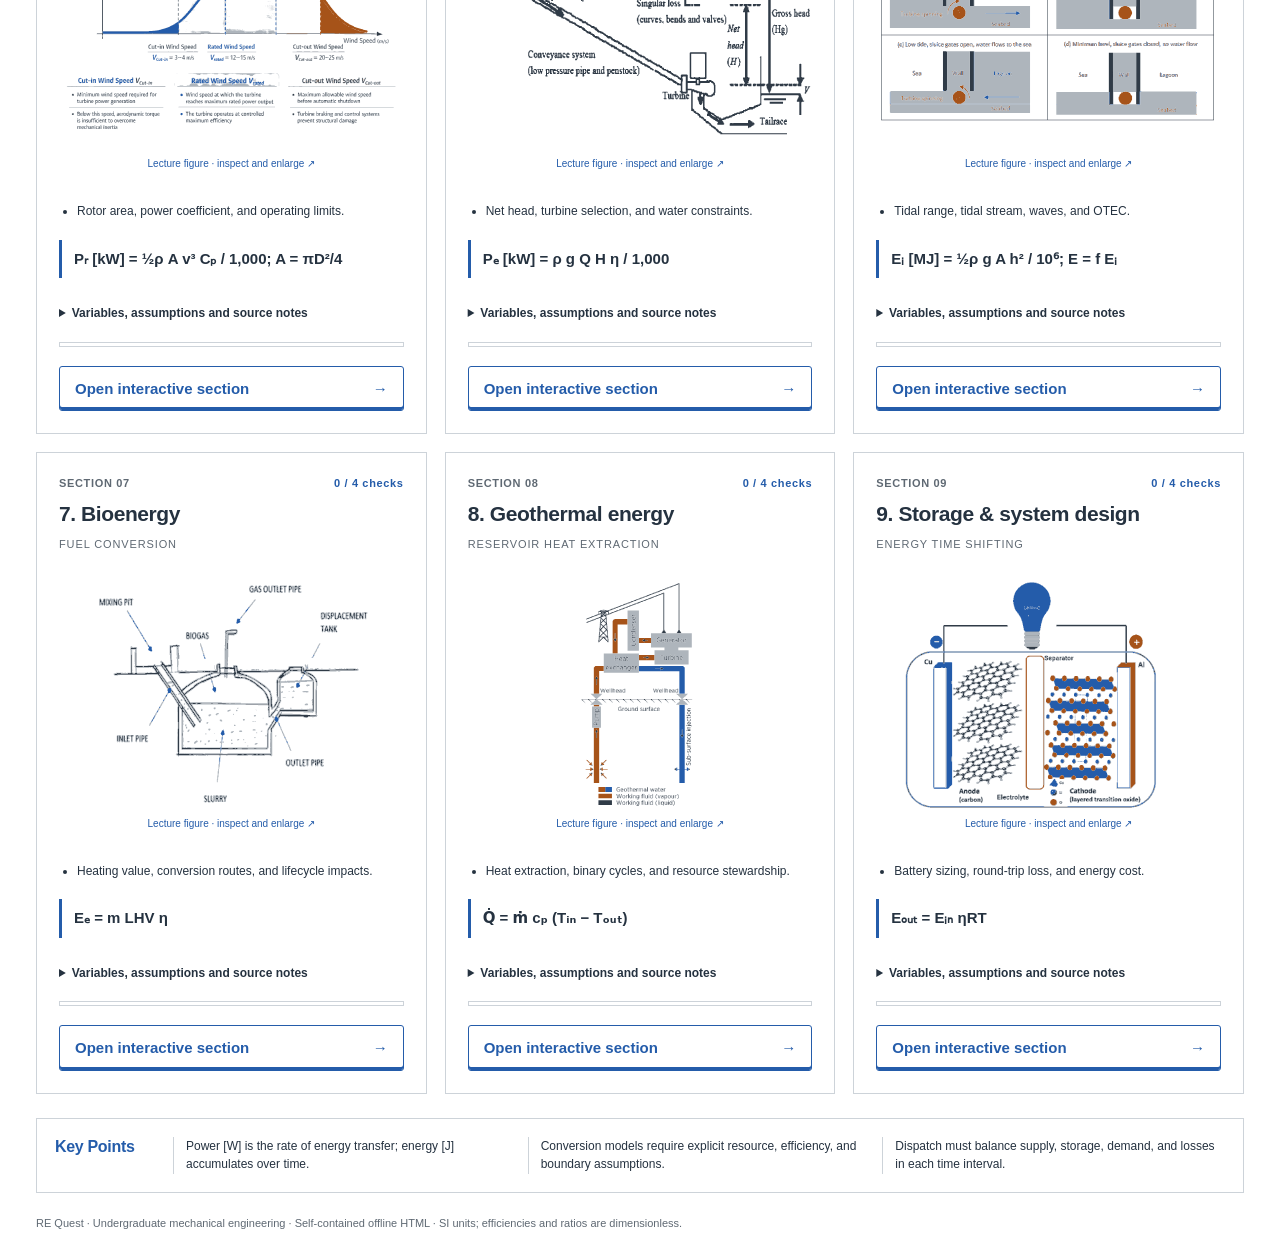
==== commit 9d1a8d7e: "Publish lecture-graphics edition of RE Quest Update the standalone game with eight lecture-derived v" ====
--- a/renewable-energy-quest.html
+++ b/renewable-energy-quest.html
@@ -1,44 +1,86 @@
-<!DOCTYPE html>
-<html lang="en"><head><meta charset="UTF-8"><meta name="viewport" content="width=device-width,initial-scale=1"><meta name="description" content="An offline undergraduate renewable energy learning game with Islamic geometric design and engineering missions."><title>Amanah · Renewable Energy Quest</title>
+<!doctype html>
+<html lang="en"><head><meta charset="utf-8"><meta name="viewport" content="width=device-width,initial-scale=1"><meta name="description" content="Interactive renewable energy course: technical schematics, response charts, calculation challenges, and microgrid dispatch."><title>RE Quest · Renewable Energy Systems</title>
 <style>
-:root{--ink:#183f38;--green:#145c49;--gold:#a37328;--cream:#f6f3e9;--paper:#fffef9;--line:#dddccd;--muted:#5e6e66;--mint:#e7efe5;--red:#973d30}*{box-sizing:border-box}body{margin:0;background:var(--cream);color:var(--ink);font:16px/1.6 'Segoe UI',Arial,sans-serif}button,input,select{font:inherit}button,a,input{touch-action:manipulation}button{cursor:pointer}button:focus-visible,a:focus-visible,input:focus-visible{outline:3px solid #bd8533;outline-offset:4px}button{border:1px solid var(--line);background:var(--paper);color:var(--ink);border-radius:8px;padding:10px 17px}button:hover{border-color:var(--green);background:var(--mint)}button:disabled{opacity:.65;cursor:default}.primary{background:var(--green);color:white;border-color:var(--green)}.primary:hover{background:#0d4839;color:white}.eyebrow{text-transform:uppercase;letter-spacing:.17em;font-size:11px;font-weight:750;color:var(--gold)}h1,h2,h3,p{margin:0 0 14px}h1,h2{font-family:Georgia,serif;font-weight:normal;line-height:1.15}h1{font-size:clamp(34px,4.7vw,64px);letter-spacing:-.035em}h2{font-size:34px}h3{font-size:19px;line-height:1.3}.muted,small{color:var(--muted)}a{color:var(--green)}.shell{display:grid;grid-template-columns:245px 1fr;min-height:100vh}aside{padding:32px 23px;background:#113d33;color:#f7f4e8;display:flex;flex-direction:column;gap:26px;position:sticky;top:0;height:100vh}aside .muted,aside small{color:#b8cec1}.brand{font-family:Georgia,serif;font-size:29px;letter-spacing:.04em}.brand span{color:#d6b67e}.brand-sub{font-size:10px;letter-spacing:.16em;text-transform:uppercase}.rosette{display:inline-block;font-size:37px;vertical-align:middle;color:#d6b67e;margin-right:8px}nav{display:grid;gap:8px}nav button{text-align:left;border:0;background:none;color:#c9dbd0;padding:12px}nav button.active{background:#295347;color:white}nav button:hover{background:#244e43;color:white}.navnum{font-size:11px;color:#d3b479;margin-right:12px}.side-bottom{margin-top:auto;font-size:12px;border-top:1px solid #456257;padding-top:20px}.side-bottom strong{color:#e8d4aa}.progress{height:6px;background:#d9e2d8;border-radius:10px;overflow:hidden}.progress>span{height:100%;display:block;background:#b98c42;transition:width .3s}main{padding:30px clamp(20px,4vw,66px) 45px;max-width:1550px;width:100%;margin:auto}.topbar{display:flex;justify-content:space-between;gap:14px;align-items:center;border-bottom:1px solid var(--line);padding-bottom:20px;margin-bottom:30px;font-size:12px}.pill{display:inline-block;background:var(--mint);border:1px solid #cbdac9;border-radius:30px;padding:5px 12px;font-size:12px}.hero{display:grid;grid-template-columns:1.4fr 1fr;gap:32px;align-items:center;margin-bottom:30px}.hero p{max-width:560px}.hero-art{min-height:230px;background:#e9eee0;border:1px solid #d6ddca;border-radius:160px 160px 12px 12px;position:relative;overflow:hidden;display:grid;place-items:center}.hero-art svg{width:100%;max-width:360px;height:230px}.hero-art .caption{position:absolute;bottom:12px;letter-spacing:.18em;font-size:9px}.stats{display:grid;grid-template-columns:repeat(3,1fr);gap:14px;margin:24px 0}.stat{border-top:2px solid var(--line);padding-top:14px}.stat strong{font:30px Georgia,serif;display:block}.stat small{font-size:11px;text-transform:uppercase;letter-spacing:.1em}.section-head{display:flex;justify-content:space-between;align-items:end;margin:32px 0 18px;gap:15px}.section-head h2{font-size:28px;margin:0}.cards{display:grid;grid-template-columns:repeat(3,minmax(0,1fr));gap:16px}.card{background:var(--paper);border:1px solid var(--line);border-radius:11px;padding:22px;position:relative;display:flex;flex-direction:column;align-items:start;gap:7px}.card p{font-size:13px;color:var(--muted);flex:1}.card button{width:100%;text-align:left;font-size:13px;display:flex;justify-content:space-between;margin-top:8px}.card .symbol{width:42px;height:42px;border:1px solid #cbd8c6;display:grid;place-items:center;background:#eef2e6;color:var(--green);font:21px Georgia,serif;border-radius:50%;margin-bottom:10px}.card h3{margin:0}.card .status{font-size:11px;letter-spacing:.05em;color:var(--gold)}.banner{background:#e7ebdd;border-left:3px solid var(--gold);padding:16px 20px;margin:24px 0;font-size:13px}.banner p:last-child{margin:0}.two{display:grid;grid-template-columns:1fr 1fr;gap:22px}.panel{background:var(--paper);border:1px solid var(--line);border-radius:12px;padding:26px;margin-bottom:20px}.formula{font:22px Georgia,serif;padding:18px;background:#eff2e8;border-radius:8px;margin:18px 0}.steps{display:flex;gap:8px;flex-wrap:wrap;margin:22px 0}.steps button{font-size:13px}.steps button.active{background:var(--green);color:white}label{display:block;margin:16px 0 5px;font-size:14px}input[type=range]{width:100%;accent-color:var(--green)}input[type=number]{width:100%;border:1px solid #b8c6b8;padding:11px;border-radius:6px;background:white;color:var(--ink)}.reading{font:48px Georgia,serif;margin:25px 0 8px;color:var(--green)}.track{height:12px;background:#e3e8dc;border-radius:6px;overflow:hidden;margin:15px 0}.track div{height:100%;background:var(--gold);transition:width .15s}.option{display:block;width:100%;text-align:left;margin:10px 0;padding:13px 16px}.option.correct{background:#e0eee0;border-color:#468351}.option.wrong{background:#fae9df;border-color:#ac6050}.feedback{margin-top:16px;padding:15px;background:#eef0e6;border-radius:6px;font-size:14px}.feedback:empty{display:none}.success{color:#1b6639}.error{color:var(--red)}.actions{display:flex;gap:12px;flex-wrap:wrap;margin-top:20px}.hidden{display:none!important}.ledger{width:100%;border-collapse:collapse;font-size:14px}.ledger td,.ledger th{text-align:left;border-bottom:1px solid var(--line);padding:12px 8px}.table-wrap{overflow:auto}.badge-list{display:flex;flex-wrap:wrap;gap:12px;margin:20px 0}.badge{padding:14px 20px;border:1px dashed #b0baaa;border-radius:9px;opacity:.6}.badge.earned{opacity:1;background:#e9eddb;border-style:solid;border-color:#b49458}.fine{font-size:12px;color:var(--muted)}footer{font-size:11px;color:var(--muted);border-top:1px solid var(--line);margin-top:35px;padding-top:18px}.visually-hidden{position:absolute;width:1px;height:1px;overflow:hidden;clip:rect(0,0,0,0)}details{margin:16px 0}summary{cursor:pointer;font-weight:650}.map-meter{margin-top:8px;width:100%}#notice{position:fixed;bottom:20px;right:20px;background:var(--green);color:white;border-radius:8px;padding:12px 20px;z-index:10;max-width:90vw}ul{padding-left:22px}li{margin-bottom:8px}@media(max-width:1050px){.cards{grid-template-columns:repeat(2,minmax(0,1fr))}.shell{grid-template-columns:200px 1fr}.hero{grid-template-columns:1fr}.hero-art{display:none}.two{grid-template-columns:1fr}}@media(max-width:720px){.shell{display:block}aside{position:static;height:auto;padding:18px;gap:14px}.brand{font-size:25px}.brand-sub,.side-bottom{display:none}nav{display:flex;overflow:auto;gap:4px}nav button{white-space:nowrap;font-size:12px;padding:9px}.navnum{display:none}main{padding:20px 17px}.topbar{font-size:10px;margin-bottom:24px}.cards{grid-template-columns:1fr}.hero{gap:10px}.panel{padding:20px}.stats{gap:10px}.stat strong{font-size:26px}.ledger{font-size:12px}.section-head{align-items:start;flex-direction:column}}@media(prefers-reduced-motion:reduce){*{transition:none!important}}@media print{aside,.topbar,button,footer{display:none!important}.shell{display:block}main{padding:0}.panel,.card{break-inside:avoid}body{background:white}.cards{grid-template-columns:repeat(2,1fr)}}
+:root{--ink:#253240;--muted:#5f6973;--line:#cdd3d9;--blue:#245caa;--orange:#a65319;--white:#fff}*{box-sizing:border-box}body{margin:0;color:var(--ink);background:#fff;font:15px/1.55 Arial,Helvetica,sans-serif}button,input,select{font:inherit}button,a,input,summary{touch-action:manipulation}button{border:1px solid var(--line);border-radius:3px;padding:10px 15px;color:var(--ink);background:#fff;cursor:pointer;font-weight:600}button:hover{border-color:var(--blue);color:var(--blue)}button:disabled{cursor:default;opacity:.75}.primary,button.active{border-color:var(--blue);color:var(--blue);box-shadow:inset 0 -3px var(--blue)}:focus-visible{outline:3px solid var(--blue);outline-offset:3px}a{color:var(--blue)}h1,h2,h3,p{margin:0 0 14px}h1{font-size:clamp(29px,3.4vw,48px);line-height:1.12;letter-spacing:-.04em}h2{font-size:24px;line-height:1.25;letter-spacing:-.02em}h3{font-size:17px;line-height:1.3}small,.muted,.fine{color:var(--muted)}.fine{font-size:12px}.eyebrow{text-transform:uppercase;letter-spacing:.12em;font-size:11px;font-weight:700;color:var(--blue)}header,main,footer{max-width:1550px;margin:auto;padding:22px 36px}header{display:grid;grid-template-columns:1fr auto;gap:16px;border-bottom:1px solid var(--line)}.brand{font-size:23px;font-weight:800;letter-spacing:-.05em}.brand span{color:var(--blue)}.brand small{font-size:11px;font-weight:400;letter-spacing:.1em;display:block}.score{text-align:right;font-size:12px}.score strong{display:block;font-size:22px;color:var(--blue)}nav{display:flex;flex-wrap:wrap;gap:8px;grid-column:1/-1}nav button{font-size:12px;flex:1}.view-title{display:flex;justify-content:space-between;align-items:start;gap:20px;margin-bottom:22px}.view-title p{margin:8px 0 0;color:var(--muted);max-width:720px}.columns{display:grid;grid-template-columns:repeat(3,minmax(0,1fr));gap:18px;align-items:stretch}.two{display:grid;grid-template-columns:repeat(2,minmax(0,1fr));gap:18px}.panel{border:1px solid var(--line);padding:22px;background:#fff;min-width:0;margin-bottom:18px}.columns>.panel,.two>.panel{margin:0}.wide{grid-column:1/-1}.topic{display:flex;flex-direction:column;gap:9px}.topic h2{font-size:21px;margin:0}.topic .schematic{margin:0}.topic ul{margin:0}.topic .primary{margin-top:auto;width:100%;text-align:left;display:flex;justify-content:space-between}.section-id{font-size:11px;color:var(--muted);font-weight:700;letter-spacing:.06em;display:flex;justify-content:space-between;gap:12px}.section-id strong{color:var(--blue)}.diagram-label{font-size:11px;color:var(--muted);text-transform:uppercase;letter-spacing:.08em;margin-bottom:5px}.schematic{display:block;width:100%;height:auto;background:#fff}.schematic text,.chart text{font-family:Arial,Helvetica,sans-serif;fill:var(--ink);font-size:11px}.schematic .small{font-size:9px}.schematic .blue,.chart .blue{stroke:var(--blue)}.schematic .orange,.chart .orange{stroke:var(--orange)}.schematic .label-blue{fill:var(--blue)}.schematic .label-orange{fill:var(--orange)}.schematic path,.schematic rect,.schematic circle,.schematic line,.schematic polyline{vector-effect:non-scaling-stroke}.equation{font-size:18px;font-weight:600;line-height:1.5;border-left:3px solid var(--blue);padding:8px 12px;margin:12px 0;overflow-wrap:anywhere}.definitions{display:grid;grid-template-columns:65px 1fr;gap:5px 10px;font-size:12px;margin:12px 0}.definitions dt{font-weight:700}.definitions dd{margin:0}.bullets{padding-left:18px;font-size:13px;margin:12px 0}.bullets li{margin:6px 0}.compact{font-size:12px}.compact li{margin:5px 0}.progress{height:5px;background:#fff;border:1px solid var(--line);margin:10px 0}.progress span{display:block;height:100%;background:var(--blue)}.metrics{display:grid;grid-template-columns:repeat(3,minmax(0,1fr));gap:12px;margin:16px 0}.metric{border:1px solid var(--line);padding:12px}.metric strong{display:block;color:var(--blue);font-size:25px;line-height:1.3}.metric small{display:block;font-size:10px;text-transform:uppercase;letter-spacing:.05em}.intro{display:grid;grid-template-columns:1fr 1fr;gap:22px;align-items:center}.intro ul{margin-bottom:0}.tabs,.actions{display:flex;flex-wrap:wrap;gap:8px;margin:18px 0}.tabs button{flex:1;font-size:12px}.actions button{font-size:12px}label{display:block;font-size:13px;margin:14px 0 4px}label strong{float:right;color:var(--blue)}input[type=range]{width:100%;accent-color:var(--blue);margin:8px 0 12px}input[type=number],select,textarea{width:100%;border:1px solid #909ba6;background:#fff;color:var(--ink);border-radius:3px;padding:11px}textarea{resize:vertical;min-height:70px}select{max-width:520px;margin:10px 0 20px}.reading{border:1px solid var(--blue);padding:12px;margin:14px 0;display:flex;align-items:baseline;justify-content:space-between;gap:10px}.reading strong{font-size:30px;color:var(--blue)}.reading span{font-size:12px}.chart{display:block;width:100%;height:auto;background:white}.chart-caption{font-size:11px;color:var(--muted);margin:8px 0}.legend{display:flex;flex-wrap:wrap;gap:16px;font-size:11px;margin:8px 0}.legend span::before{content:'';display:inline-block;vertical-align:middle;width:16px;height:3px;background:var(--blue);margin-right:6px}.legend span:last-child::before{background:var(--orange)}.option{display:block;width:100%;text-align:left;margin:10px 0;font-size:14px;font-weight:400}.option.correct{border:2px solid var(--blue)}.option.wrong{border:2px dashed var(--orange)}.feedback{border-left:3px solid var(--orange);padding:10px 14px;margin:14px 0;font-size:13px;background:#fff}.feedback:empty{display:none}.hidden{display:none!important}.table-wrap{overflow-x:auto}.ledger{width:100%;border-collapse:collapse;font-size:12px}.ledger td,.ledger th{padding:10px 8px;border-bottom:1px solid var(--line);text-align:left;white-space:nowrap}.ledger th{font-weight:700}.badge-list{display:grid;grid-template-columns:repeat(4,minmax(0,1fr));gap:14px;margin:18px 0}.badge{border:1px solid var(--line);padding:16px;font-size:13px}.badge.earned{border-color:var(--blue);color:var(--blue)}.badge strong{display:block;font-size:21px}details{font-size:12px;margin:12px 0}summary{cursor:pointer;font-weight:600}.key-strip{border:1px solid var(--line);margin-top:24px;padding:18px;background:#fff;display:grid;grid-template-columns:100px 1fr;gap:18px}.key-strip h2{font-size:16px;color:var(--blue);margin:0}.key-strip ul{margin:0;display:grid;grid-template-columns:repeat(3,1fr);gap:12px;padding:0;list-style:none;font-size:12px}.key-strip li{border-left:1px solid var(--line);padding-left:12px}footer{font-size:11px;color:var(--muted);padding-top:0}#notice{position:fixed;bottom:18px;right:18px;background:#fff;color:var(--blue);border:2px solid var(--blue);padding:12px 20px;max-width:90vw;font-size:13px;z-index:20}.unit-note{font-size:11px;color:var(--muted)}.diagram-controls{display:flex;justify-content:center;gap:7px;margin:0 0 10px}.diagram-controls button{padding:5px 10px;font-size:11px}.figure-caption{font-size:11px;color:var(--muted);margin:0 0 12px}.answer-title{font-size:22px}.title-row{margin-bottom:20px}.topic .definitions{margin:5px 0}.schematic .emphasis{stroke-width:3}.topic details{margin-bottom:0}.topic .equation{margin:5px 0;font-size:15px}.comparison{border-top:1px solid var(--line);margin-top:14px;padding-top:12px}.model-layout{display:grid;grid-template-columns:1fr 1.2fr;gap:20px}.outline-grid{display:grid;grid-template-columns:repeat(3,1fr);gap:18px}.step-label{color:var(--orange);font-size:11px;letter-spacing:.08em;text-transform:uppercase}.span-two{grid-column:span 2}.print-only{display:none}
+@media(min-width:1500px){.schematic text{font-size:12px}}
+@media(max-width:1100px){.columns,.outline-grid{grid-template-columns:repeat(2,minmax(0,1fr))}.model-layout{grid-template-columns:1fr}.intro{grid-template-columns:1fr 1fr}.two{grid-template-columns:1fr}.span-two{grid-column:auto}}
+@media(max-width:720px){header,main,footer{padding:18px 14px}.columns,.outline-grid,.intro,.two{grid-template-columns:1fr}.panel{padding:17px}.view-title{display:block}nav button{flex:1 1 30%;font-size:11px;padding:9px 5px}.score strong{font-size:19px}.metrics{gap:7px}.metric{padding:9px}.metric strong{font-size:22px}.key-strip{grid-template-columns:1fr}.key-strip ul{grid-template-columns:1fr}.badge-list{grid-template-columns:1fr 1fr}.tabs button{flex:1 1 30%}.reading strong{font-size:27px}.schematic text{font-size:11px}.wide{grid-column:auto}.title-row button{margin-bottom:14px}}
+@media print{nav,button,#notice,.tabs,footer{display:none!important}header,main{padding:5px}body{font-size:11px}.columns{grid-template-columns:repeat(2,1fr)}.panel,.topic,.key-strip{break-inside:avoid}.print-only{display:block}.key-strip ul{grid-template-columns:repeat(3,1fr)}}
 </style></head><body>
-<div class="shell"><aside><div><div class="brand"><span class="rosette" aria-hidden="true">۞</span>AMANAH</div><div class="brand-sub">Renewable Energy Quest</div></div><nav aria-label="Main navigation"><button data-view="map" class="active"><span class="navnum">01</span>Mission atlas</button><button data-view="lab"><span class="navnum">02</span>Engineering lab</button><button data-view="design"><span class="navnum">03</span>Campus challenge</button><button data-view="journal"><span class="navnum">04</span>Learning journal</button><button data-view="guide"><span class="navnum">05</span>Guide & sources</button></nav><div class="side-bottom"><strong>Knowledge into benefit.</strong><p>Explore with curiosity. Calculate with integrity. Design with care.</p><div class="progress"><span id="sideProgress" style="width:0%"></span></div><p id="sideCount">0 of 9 missions mastered</p><small>Offline · No accounts · No music</small></div></aside>
-<main><div class="topbar"><span>ME LEARNING STUDIO <span aria-hidden="true"> / </span> UNDERGRADUATE</span><span class="pill" id="xpTop">0 learning XP</span></div><div id="content"></div><footer>AMANAH · A renewable energy learning journey. Geometric ornament and inanimate engineering diagrams only. Educational scenarios use simplified, stated assumptions.</footer></main></div><div id="notice" role="status" class="hidden"></div>
+<header><div class="brand">RE <span>QUEST</span><small>RENEWABLE ENERGY SYSTEMS</small></div><div class="score"><strong id="xpTop">0 XP</strong><span id="sideCount">0 / 9 sections complete</span></div><nav aria-label="Main navigation"><button data-view="map" class="active">01 · Topic panels</button><button data-view="lab">02 · Interactive models</button><button data-view="design">03 · Campus design</button><button data-view="journal">04 · Progress record</button><button data-view="guide">05 · Instructions</button></nav></header>
+<main><div id="content"></div><section class="key-strip" aria-labelledby="keyTitle"><h2 id="keyTitle">Key Points</h2><ul id="keyPoints"><li>Distinguish power from energy.</li><li>Use stated model assumptions.</li><li>Check energy balance and losses.</li></ul></section></main><footer>RE Quest · Undergraduate mechanical engineering · Self-contained offline HTML · SI units; efficiencies and ratios are dimensionless.</footer><div id="notice" class="hidden" role="status"></div>
 <script>
 'use strict';
-// Instructor-editable content: each mission has a lesson, a numeric model, three questions, and a calculation.
-const missions=[
-{id:'basics',name:'Energy foundations',tag:'Begin with the balance',symbol:'E',desc:'Power, energy, capacity factor, and the first law.',lesson:'Power is a rate of energy transfer; energy is the accumulated transfer over time. A 100 kW plant operating at a 30% annual capacity factor delivers the same annual energy as 100 kW at full output for 30% of the year. Capacity factor is not conversion efficiency. Always define the system boundary before making an energy balance.',formula:'E = Pᵣ × CF × t',assumption:'Annual estimate: 8,760 hours; constant rated capacity; CF is the annual energy ratio.',vars:[['Rated capacity','kW',10,1000,10,100],['Capacity factor','%',5,95,1,30]],calc:(p,c)=>p*c/100*8760,unit:'kWh/year',scale:876000,insight:'Increasing rated capacity or capacity factor increases annual energy linearly. This estimate does not predict hourly output.',q:[['Which quantity is measured in kWh?',['Power','Energy','Conversion efficiency'],1,'A kilowatt-hour is energy: power multiplied by time.'],['A 25% capacity factor means…',['25% conversion efficiency','Annual energy is 25% of rated power × annual hours','The plant loses 75% of its electricity'],1,'Capacity factor compares actual energy with continuous operation at rated power.'],['At steady state, input energy must equal…',['Useful output only','Useful output plus losses','Rated capacity'],1,'Energy is conserved; losses are transfers such as waste heat.']],task:['A 200 kW plant has a 25% capacity factor. Estimate annual generation using 8,760 h.','kWh/year',438000,'E = 200 × 0.25 × 8,760 = 438,000 kWh/year.']},
-{id:'pv',name:'Solar photovoltaics',tag:'Turn irradiance into electricity',symbol:'PV',desc:'Solar resource, cells, temperature, and array sizing.',lesson:'PV cells convert absorbed solar radiation into DC electricity. An inverter supplies AC loads. Irradiance (W/m²) is instantaneous power per area; irradiation (kWh/m²) is energy per area over a period. Module temperature, shading, wiring, and inverter losses affect delivered energy. Tilt affects the resource reaching a surface; a single optimal angle cannot describe every site and season.',formula:'P_DC = G × A × η / 1,000',assumption:'Uniform plane-of-array irradiance, constant module efficiency; DC output before system losses.',vars:[['Irradiance','W/m²',100,1100,10,800],['Module area','m²',5,100,1,20]],calc:(g,a)=>g*a*.2/1000,unit:'kW DC',scale:22,insight:'Here module efficiency is fixed at 20%. Real efficiency and output vary with cell temperature, spectrum, and shading.',q:[['Which device normally converts PV DC to AC?',['Inverter','Penstock','Condenser'],0,'An inverter converts DC electricity to AC.'],['For typical silicon PV, increasing cell temperature at fixed irradiance usually…',['Increases power indefinitely','Reduces maximum power','Has no effect'],1,'The reduction in voltage generally outweighs the small increase in current.'],['A pyranometer measures…',['Broadband solar irradiance','Wind direction','Battery state of charge'],0,'A pyranometer measures irradiance on its measurement plane.']],task:['At G = 800 W/m², A = 20 m² and module efficiency = 20%, find DC output before losses.','kW',3.2,'P = 800 × 20 × 0.20 / 1,000 = 3.2 kW.']},
-{id:'thermal',name:'Solar thermal & CSP',tag:'Follow the heat',symbol:'Q',desc:'Collectors, useful heat, concentration, and storage.',lesson:'Solar thermal collectors transfer solar energy to a working fluid. CSP uses concentrated sunlight to supply high-temperature heat, usually driving a heat engine. Concentrating collectors depend strongly on direct normal irradiance (DNI); diffuse sunlight cannot be concentrated to the same focus. Thermal storage can shift generation, but does not create extra energy.',formula:'Q̇ᵤ = G × A × η / 1,000',assumption:'Simple flat-plate model with fixed 60% useful efficiency; not a detailed CSP plant model.',vars:[['Irradiance','W/m²',100,1000,10,700],['Collector area','m²',2,80,1,10]],calc:(g,a)=>g*a*.6/1000,unit:'kW thermal',scale:48,insight:'Useful heat depends on optical and thermal losses. Higher fluid temperature often increases heat loss.',q:[['Which resource is especially important for focusing CSP collectors?',['DNI','Only diffuse sky radiation','Nighttime humidity'],0,'Focusing optics require the direct beam component.'],['Molten-salt storage primarily stores…',['Electric charge','Thermal energy','Wind momentum'],1,'Thermal storage retains heat for later use in a power cycle.'],['The ideal heat-engine efficiency limit between hot and cold reservoirs is…',['1 − Tcold/Thot, with temperatures in kelvin','Thot/Tcold in Celsius','Always 100%'],0,'The Carnot limit uses absolute temperatures; real cycles have lower efficiency.']],task:['A collector has 10 m² area, 700 W/m² irradiance and 60% useful efficiency. Find useful thermal power.','kW thermal',4.2,'Q̇ = 700 × 10 × 0.60 / 1,000 = 4.2 kW thermal.']},
-{id:'wind',name:'Wind engineering',tag:'Work with the cubic law',symbol:'W',desc:'Rotor area, power coefficient, and operating limits.',lesson:'Wind carries kinetic energy. Rotor mechanical power is ½ρAv³Cp. For a circular HAWT rotor, A = πD²/4. Cp describes aerodynamic extraction, not generator efficiency. Under ideal actuator-disc assumptions, the Betz limit is 16/27. Real turbines have cut-in, rated, and cut-out regimes; cubic scaling alone does not describe their full power curve.',formula:'Pᵣₒₜₒᵣ = ½ρ(πD²/4)v³Cₚ / 1,000',assumption:'ρ = 1.225 kg/m³; Cp = 0.40; below rated operation; no drivetrain or electrical losses.',vars:[['Wind speed','m/s',3,12,0.5,8],['Rotor diameter','m',2,30,1,10]],calc:(v,d)=>.5*1.225*Math.PI*d*d/4*v*v*v*.4/1000,unit:'kW mechanical',scale:300,insight:'Double speed gives eight times rotor power under this model; doubling diameter gives four times power.',q:[['At fixed Cp and density, doubling wind speed changes rotor power by…',['2 times','4 times','8 times'],2,'Power is proportional to the cube of speed, so 2³ = 8.'],['The ideal Betz limit is approximately…',['59.3%','100%','20%'],0,'16/27 ≈ 0.593 under the ideal actuator-disc assumptions.'],['Beyond rated speed, a controlled turbine usually…',['Follows the cubic law without limit','Limits output near rated power until cut-out','Has zero aerodynamic loading'],1,'Pitch and other control systems limit output and loads.']],task:['For ρ = 1.225 kg/m³, A = 100 m², v = 8 m/s and Cp = 0.40, find rotor mechanical power.','kW',12.544,'P = 0.5 × 1.225 × 100 × 8³ × 0.40 / 1,000 = 12.544 kW.']},
-{id:'hydro',name:'Hydropower',tag:'Connect head and flow',symbol:'H',desc:'Net head, turbine selection, and water constraints.',lesson:'Hydropower converts water energy to shaft power and then electricity. For a head-driven installation, electrical power is ρgQHη, using net head after hydraulic losses. Turbine selection depends on both head and flow: Pelton turbines suit high-head, relatively low-flow duties; Kaplan turbines suit low-head, high-flow duties. Environmental flow and seasonal availability constrain extraction.',formula:'Pₑ = ρgQHη / 1,000',assumption:'ρ = 1,000 kg/m³; g = 9.81 m/s²; overall turbine-generator efficiency = 80%; H is net head.',vars:[['Net head','m',2,100,1,20],['Turbine flow','m³/s',0.1,5,0.1,1]],calc:(h,q)=>1000*9.81*q*h*.8/1000,unit:'kW electric',scale:3924,insight:'Power scales linearly with net head and turbine flow. More extraction is not automatically environmentally acceptable.',q:[['Use which head in the power equation?',['Gross head plus losses','Net head after hydraulic losses','Tower height'],1,'Net head is the energy head actually available at the turbine.'],['Which turbine is commonly suitable for high head and relatively low flow?',['Kaplan','Pelton','A PV inverter'],1,'A Pelton impulse turbine is suited to high-head applications.'],['Why retain an environmental flow?',['To support downstream river functions','To increase turbine friction','To remove the need for a site survey'],0,'A diversion affects downstream habitats and water uses.']],task:['At Q = 1 m³/s, Hnet = 20 m and overall efficiency = 80%, find electrical power. Use ρ = 1,000 kg/m³ and g = 9.81 m/s².','kW',156.96,'P = 1,000 × 9.81 × 1 × 20 × 0.8 / 1,000 = 156.96 kW.']},
-{id:'ocean',name:'Ocean energy',tag:'Read the rhythm of water',symbol:'≈',desc:'Tidal range, tidal stream, waves, and OTEC.',lesson:'Tidal-range systems exploit a water-level difference; tidal-stream devices exploit moving water. Waves carry energy associated with wind-driven surface motion. OTEC uses a temperature difference between warm surface and cold deep seawater. For an ideal constant-area tidal basin, the potential energy per full basin-level change is ½ρgAh²; real operating strategies and losses reduce recoverable energy.',formula:'Eideal = ½ρgAh² / 3,600,000',assumption:'Seawater ρ = 1,025 kg/m³; g = 9.81 m/s²; constant basin area 100,000 m²; one ideal full level change.',vars:[['Tidal range','m',1,8,0.1,4],['Recovery fraction','%',10,80,1,50]],calc:(h,r)=>.5*1025*9.81*100000*h*h/3600000*r/100,unit:'kWh/event',scale:7151,insight:'The recovery fraction is an illustrative aggregate factor. Event energy is not average power or annual production.',q:[['Tidal-stream devices extract mainly…',['Kinetic energy of currents','Heat from the seabed','Energy from fuel combustion'],0,'Current speed and swept area govern the incoming kinetic power.'],['With fixed basin area, doubling tidal range changes ideal basin energy by…',['2 times','4 times','8 times'],1,'Ideal basin energy is proportional to h².'],['OTEC needs…',['A warm surface and cold deep-water temperature difference','Only a high wind speed','Only a large tidal range'],0,'OTEC drives a low-temperature-difference thermal cycle.']],task:['For a constant-area basin A = 100,000 m² and h = 4 m, calculate ideal energy for one full level change. Use ρ = 1,025 kg/m³, g = 9.81 m/s²; ignore recovery losses.','kWh',2234.5,'E = 0.5 × 1,025 × 9.81 × 100,000 × 4² / 3,600,000 = 2,234.5 kWh.']},
-{id:'bio',name:'Bioenergy',tag:'Account for the full cycle',symbol:'B',desc:'Heating value, conversion routes, and lifecycle impacts.',lesson:'Biomass can supply heat, electricity, or fuels through several routes. Combustion releases heat; gasification produces a combustible gas through partial oxidation; anaerobic digestion produces biogas from suitable organic feedstocks. Net benefits depend on sourcing, land use, transport, emissions, and what would otherwise happen to the feedstock. Renewable does not automatically mean carbon neutral.',formula:'Eₑ = m × LHV × η / 3.6',assumption:'LHV = 15 MJ/kg on the stated fuel basis; constant net electrical efficiency; no separate cogeneration heat credit.',vars:[['Fuel mass','kg',10,500,10,100],['Electrical efficiency','%',10,40,1,25]],calc:(m,e)=>m*15*e/100/3.6,unit:'kWh electric',scale:834,insight:'Use heating value and mass on the same moisture basis. Wet fuel can have much lower useful energy per kilogram.',q:[['Anaerobic digestion produces…',['Biogas','Only pure hydrogen','Solar radiation'],0,'Biogas commonly contains methane and carbon dioxide; cleaning may be required.'],['Why can high fuel moisture reduce useful performance?',['Water evaporation consumes heat','It always doubles LHV','It removes all emissions'],0,'Evaporating water consumes energy and can affect combustion quality.'],['A credible bioenergy carbon assessment includes…',['Only stack emissions','Feedstock, land use, supply chain, and counterfactual fate','No emissions because the fuel is renewable'],1,'A lifecycle boundary is essential; carbon neutrality is not automatic.']],task:['Convert 100 kg of fuel at LHV = 15 MJ/kg to electricity at 25% net electrical efficiency.','kWh',104.1666667,'E = 100 × 15 × 0.25 / 3.6 = 104.17 kWh electric.']},
-{id:'geo',name:'Geothermal energy',tag:'Engineer with Earth’s heat',symbol:'ΔT',desc:'Heat extraction, binary cycles, and resource stewardship.',lesson:'Geothermal systems use heat from within Earth. Resource temperature and fluid conditions determine the conversion route. A binary plant transfers geothermal heat to a secondary working fluid. Ground-source heat pumps exchange heat with shallow ground and use electricity; they are different from geothermal electricity plants. Extraction and reinjection require careful reservoir and environmental management.',formula:'Q̇ = ṁcₚ(Tin − Tout)',assumption:'Liquid water cp = 4.18 kJ/(kg·K); fixed outlet temperature 60°C; no phase change or heat loss.',vars:[['Mass flow','kg/s',1,50,1,10],['Inlet temperature','°C',70,150,1,120]],calc:(m,t)=>m*4.18*(t-60),unit:'kW thermal',scale:18810,insight:'Thermal power is not electrical power. Net electrical output also depends on cycle efficiency and parasitic pumping.',q:[['A binary geothermal plant uses…',['A secondary working-fluid cycle','PV cells inside a well','A tidal barrage'],0,'A heat exchanger transfers geothermal heat to another fluid.'],['A ground-source heat pump…',['Creates energy from nothing','Uses electricity to transfer heat','Is identical to a geothermal steam turbine'],1,'A heat pump moves heat; COP can exceed one without violating energy conservation.'],['Why is reinjection often considered?',['Reservoir management and fluid disposal','To guarantee unlimited output','To eliminate all seismic risk'],0,'Reinjection can support resource management, but site-specific risks remain.']],task:['Water flows at 10 kg/s and cools from 120°C to 60°C. Use cp = 4.18 kJ/(kg·K). Find extracted heat rate.','kW thermal',2508,'Q̇ = 10 × 4.18 × (120 − 60) = 2,508 kW thermal.']},
-{id:'storage',name:'Storage & system design',tag:'Make supply meet demand',symbol:'↔',desc:'Battery sizing, round-trip loss, and energy cost.',lesson:'Storage shifts energy in time. Power capacity (kW) determines the rate of charging or discharging; energy capacity (kWh) determines duration. Round-trip efficiency is output energy divided by input energy over a full cycle. A microgrid needs time-resolved balancing, reserve margins, and realistic resource data. LCOE compares discounted lifecycle costs with discounted delivered energy; it does not measure reliability by itself.',formula:'Eout = Ein × ηRT',assumption:'A complete storage cycle; round-trip efficiency includes all modeled losses; no degradation in this model.',vars:[['Charge input','kWh',10,500,10,100],['Round-trip efficiency','%',50,95,1,80]],calc:(e,r)=>e*r/100,unit:'kWh delivered',scale:475,insight:'A 100 kWh battery cannot necessarily supply 100 kW; both the power and energy ratings must be checked.',q:[['A 20 kW / 80 kWh battery at full usable capacity can ideally supply 20 kW for…',['4 hours','80 hours','0.25 hours'],0,'Duration = energy / power = 80 / 20 = 4 hours before additional losses.'],['Pumped storage is primarily…',['A net energy source','Energy storage with cycle losses','A perpetual-motion device'],1,'Pumping consumes more energy than is recovered through generation.'],['For an honest technology cost comparison, use…',['Only equipment purchase price','Consistent boundaries, service life, discounting, and delivered energy','Only the highest nameplate rating'],1,'Lifecycle comparisons require consistent assumptions and system boundaries.']],task:['A complete storage cycle accepts 100 kWh and has 80% round-trip efficiency. Find delivered energy.','kWh',80,'Eout = 100 × 0.80 = 80 kWh; cycle loss = 20 kWh.']}
-];
-const STORE='amanah-energy-quest-v1';let saved;try{saved=JSON.parse(localStorage.getItem(STORE)||'null')}catch(e){}let state={done:{},capstone:false};if(saved&&saved.done&&typeof saved.done==='object'){for(const m of missions)for(let i=0;i<4;i++)if(saved.done[m.id+'-'+i]===true)state.done[m.id+'-'+i]=true;state.capstone=saved.capstone===true}let persist=true,view='map',current=0,step=0;const $=s=>document.querySelector(s),count=m=>[0,1,2,3].filter(i=>state.done[m.id+'-'+i]).length,mastered=()=>missions.filter(m=>count(m)===4).length,xp=()=>Object.keys(state.done).length*25+(state.capstone?100:0);const fmt=n=>Number(n).toLocaleString(undefined,{maximumFractionDigits:2});
+const missions=[{"id":"basics","name":"Energy foundations","tag":"Power and energy balance","symbol":"E","desc":"Power, energy, capacity factor, and the first law.","lesson":"Power is a rate of energy transfer; energy is the accumulated transfer over time. A 100 kW plant operating at a 30% annual capacity factor delivers the same annual energy as 100 kW at full output for 30% of the year. Capacity factor is not conversion efficiency. Always define the system boundary before making an energy balance.","formula":"E [MJ] = Pᵣ CF t / 1,000","assumption":"Annual estimate: 31,536,000 s; constant rated capacity; CF is the annual energy ratio.","vars":[["Rated capacity","kW",10,1000,10,100],["Capacity factor","%",5,95,1,30]],"calc":"(p,c)=>p*c/100*31536000/1000","unit":"MJ/year","scale":3153600,"insight":"Increasing rated capacity or capacity factor increases annual energy linearly. This estimate does not predict hourly output.","q":[["Which quantity is measured in MJ?",["Power","Energy","Conversion efficiency"],1,"A kilowatt-hour is energy: power multiplied by time."],["A 25% capacity factor means…",["25% conversion efficiency","Annual energy is 25% of rated power × annual hours","The plant loses 75% of its electricity"],1,"Capacity factor compares actual energy with continuous operation at rated power."],["At steady state, input energy must equal…",["Useful output only","Useful output plus losses","Rated capacity"],1,"Energy is conserved; losses are transfers such as waste heat."]],"task":["A 200 kW plant has a 25% capacity factor. Estimate annual generation using 31,536,000 s.","MJ/year",1576800,"E = 200 × 0.25 × 31,536,000 / 1,000 = 1,576,800 MJ/year."],"defs":[["E","Annual electrical energy","MJ"],["Pᵣ","Rated electrical power","kW"],["CF","Capacity factor","1"],["t","Evaluation duration","s"]],"review":"Compare annual energy as well as rated power."},{"id":"pv","name":"Solar photovoltaics","tag":"DC conversion","symbol":"PV","desc":"Solar resource, cells, temperature, and array sizing.","lesson":"PV cells convert absorbed solar radiation into DC electricity. An inverter supplies AC loads. Irradiance (W/m²) is instantaneous power per area; irradiation (MJ/m²) is energy per area over a period. Module temperature, shading, wiring, and inverter losses affect delivered energy. Tilt affects the resource reaching a surface; a single optimal angle cannot describe every site and season.","formula":"PDC [kW] = G A η / 1,000","assumption":"Uniform plane-of-array irradiance, constant module efficiency; DC output before system losses.","vars":[["Irradiance","W/m²",100,1100,10,800],["Module area","m²",5,100,1,20]],"calc":"(g,a)=>g*a*.2/1000","unit":"kW DC","scale":22,"insight":"Here module efficiency is fixed at 20%. Real efficiency and output vary with cell temperature, spectrum, and shading.","q":[["Which device normally converts PV DC to AC?",["Inverter","Penstock","Condenser"],0,"An inverter converts DC electricity to AC."],["For typical silicon PV, increasing cell temperature at fixed irradiance usually…",["Increases power indefinitely","Reduces maximum power","Has no effect"],1,"The reduction in voltage generally outweighs the small increase in current."],["A pyranometer measures…",["Broadband solar irradiance","Wind direction","Battery state of charge"],0,"A pyranometer measures irradiance on its measurement plane."]],"task":["At G = 800 W/m², A = 20 m² and module efficiency = 20%, find DC output before losses.","kW",3.2,"P = 800 × 20 × 0.20 / 1,000 = 3.2 kW."],"defs":[["PDC","DC electrical power","kW"],["G","Plane-of-array irradiance","W/m²"],["A","Module area","m²"],["η","Module efficiency","1"]],"review":"Assess shading, roof access, and end-of-life management."},{"id":"thermal","name":"Solar thermal & CSP","tag":"Thermal conversion","symbol":"Q","desc":"Collectors, useful heat, concentration, and storage.","lesson":"Solar thermal collectors transfer solar energy to a working fluid. CSP uses concentrated sunlight to supply high-temperature heat, usually driving a heat engine. Concentrating collectors depend strongly on direct normal irradiance (DNI); diffuse sunlight cannot be concentrated to the same focus. Thermal storage can shift generation, but does not create extra energy.","formula":"Q̇ᵤ [kW] = G A η / 1,000","assumption":"Simple flat-plate model with fixed 60% useful efficiency; not a detailed CSP plant model.","vars":[["Irradiance","W/m²",100,1000,10,700],["Collector area","m²",2,80,1,10]],"calc":"(g,a)=>g*a*.6/1000","unit":"kW thermal","scale":48,"insight":"Useful heat depends on optical and thermal losses. Higher fluid temperature often increases heat loss.","q":[["Which resource is especially important for focusing CSP collectors?",["DNI","Only diffuse sky radiation","Nighttime humidity"],0,"Focusing optics require the direct beam component."],["Molten-salt storage primarily stores…",["Electric charge","Thermal energy","Wind momentum"],1,"Thermal storage retains heat for later use in a power cycle."],["The ideal heat-engine efficiency limit between hot and cold reservoirs is…",["1 − Tcold/Thot, with temperatures in kelvin","Thot/Tcold in Celsius","Always 100%"],0,"The Carnot limit uses absolute temperatures; real cycles have lower efficiency."]],"task":["A collector has 10 m² area, 700 W/m² irradiance and 60% useful efficiency. Find useful thermal power.","kW thermal",4.2,"Q̇ = 700 × 10 × 0.60 / 1,000 = 4.2 kW thermal."],"defs":[["Q̇ᵤ","Useful thermal power","kW"],["G","Irradiance","W/m²"],["A","Collector area","m²"],["η","Useful thermal efficiency","1"]],"review":"Assess direct heat use before selecting electricity conversion."},{"id":"wind","name":"Wind engineering","tag":"Aerodynamic conversion","symbol":"W","desc":"Rotor area, power coefficient, and operating limits.","lesson":"Wind carries kinetic energy. Rotor mechanical power is ½ρAv³Cp. For a circular HAWT rotor, A = πD²/4. Cp describes aerodynamic extraction, not generator efficiency. Under ideal actuator-disc assumptions, the Betz limit is 16/27. Real turbines have cut-in, rated, and cut-out regimes; cubic scaling alone does not describe their full power curve.","formula":"Pᵣ [kW] = ½ρ A v³ Cₚ / 1,000; A = πD²/4","assumption":"ρ = 1.225 kg/m³; Cp = 0.40; below rated operation; no drivetrain or electrical losses.","vars":[["Wind speed","m/s",3,12,0.5,8],["Rotor diameter","m",2,30,1,10]],"calc":"(v,d)=>.5*1.225*Math.PI*d*d/4*v*v*v*.4/1000","unit":"kW mechanical","scale":300,"insight":"Double speed gives eight times rotor power under this model; doubling diameter gives four times power.","q":[["At fixed Cp and density, doubling wind speed changes rotor power by…",["2 times","4 times","8 times"],2,"Power is proportional to the cube of speed, so 2³ = 8."],["The ideal Betz limit is approximately…",["59.3%","100%","20%"],0,"16/27 ≈ 0.593 under the ideal actuator-disc assumptions."],["Beyond rated speed, a controlled turbine usually…",["Follows the cubic law without limit","Limits output near rated power until cut-out","Has zero aerodynamic loading"],1,"Pitch and other control systems limit output and loads."]],"task":["For ρ = 1.225 kg/m³, A = 100 m², v = 8 m/s and Cp = 0.40, find rotor mechanical power.","kW",12.544,"P = 0.5 × 1.225 × 100 × 8³ × 0.40 / 1,000 = 12.544 kW."],"defs":[["Pᵣ","Rotor mechanical power","kW"],["ρ","Air density","kg/m³"],["A","Swept area","m²"],["D","Rotor diameter","m"],["v","Wind speed","m/s"],["Cₚ","Power coefficient","1"]],"review":"Document uncertainty in wind-resource estimates."},{"id":"hydro","name":"Hydropower","tag":"Hydraulic conversion","symbol":"H","desc":"Net head, turbine selection, and water constraints.","lesson":"Hydropower converts water energy to shaft power and then electricity. For a head-driven installation, electrical power is ρgQHη, using net head after hydraulic losses. Turbine selection depends on both head and flow: Pelton turbines suit high-head, relatively low-flow duties; Kaplan turbines suit low-head, high-flow duties. Environmental flow and seasonal availability constrain extraction.","formula":"Pₑ [kW] = ρ g Q H η / 1,000","assumption":"ρ = 1,000 kg/m³; g = 9.81 m/s²; overall turbine-generator efficiency = 80%; H is net head.","vars":[["Net head","m",2,100,1,20],["Turbine flow","m³/s",0.1,5,0.1,1]],"calc":"(h,q)=>1000*9.81*q*h*.8/1000","unit":"kW electric","scale":3924,"insight":"Power scales linearly with net head and turbine flow. More extraction is not automatically environmentally acceptable.","q":[["Use which head in the power equation?",["Gross head plus losses","Net head after hydraulic losses","Tower height"],1,"Net head is the energy head actually available at the turbine."],["Which turbine is commonly suitable for high head and relatively low flow?",["Kaplan","Pelton","A PV inverter"],1,"A Pelton impulse turbine is suited to high-head applications."],["Why retain an environmental flow?",["To support downstream river functions","To increase turbine friction","To remove the need for a site survey"],0,"A diversion affects downstream habitats and water uses."]],"task":["At Q = 1 m³/s, Hnet = 20 m and overall efficiency = 80%, find electrical power. Use ρ = 1,000 kg/m³ and g = 9.81 m/s².","kW",156.96,"P = 1,000 × 9.81 × 1 × 20 × 0.8 / 1,000 = 156.96 kW."],"defs":[["Pₑ","Electrical power","kW"],["ρ","Water density","kg/m³"],["g","Gravitational acceleration","m/s²"],["Q","Turbine volume flow","m³/s"],["H","Net head","m"],["η","Overall conversion efficiency","1"]],"review":"Assess downstream water allocation and environmental flows."},{"id":"ocean","name":"Ocean energy","tag":"Marine conversion","symbol":"≈","desc":"Tidal range, tidal stream, waves, and OTEC.","lesson":"Tidal-range systems exploit a water-level difference; tidal-stream devices exploit moving water. Waves carry energy associated with wind-driven surface motion. OTEC uses a temperature difference between warm surface and cold deep seawater. For an ideal constant-area tidal basin, the potential energy per full basin-level change is ½ρgAh²; real operating strategies and losses reduce recoverable energy.","formula":"Eᵢ [MJ] = ½ρ g A h² / 10⁶; E = f Eᵢ","assumption":"Seawater ρ = 1,025 kg/m³; g = 9.81 m/s²; constant basin area 100,000 m²; one ideal full level change.","vars":[["Tidal range","m",1,8,0.1,4],["Recovery fraction","%",10,80,1,50]],"calc":"(h,r)=>.5*1025*9.81*100000*h*h/1000000*r/100","unit":"MJ/event","scale":25742.4,"insight":"The recovery fraction is an illustrative aggregate factor. Event energy is not average power or annual production.","q":[["Tidal-stream devices extract mainly…",["Kinetic energy of currents","Heat from the seabed","Energy from fuel combustion"],0,"Current speed and swept area govern the incoming kinetic power."],["With fixed basin area, doubling tidal range changes ideal basin energy by…",["2 times","4 times","8 times"],1,"Ideal basin energy is proportional to h²."],["OTEC needs…",["A warm surface and cold deep-water temperature difference","Only a high wind speed","Only a large tidal range"],0,"OTEC drives a low-temperature-difference thermal cycle."]],"task":["For a constant-area basin A = 100,000 m² and h = 4 m, calculate ideal energy for one full level change. Use ρ = 1,025 kg/m³, g = 9.81 m/s²; ignore recovery losses.","MJ",8044.2,"Eᵢ = 0.5 × 1,025 × 9.81 × 100,000 × 4² / 1,000,000 = 8,044.2 MJ."],"defs":[["Eᵢ, E","Ideal and recovered event energy","MJ"],["ρ","Seawater density","kg/m³"],["g","Gravitational acceleration","m/s²"],["A","Basin area","m²"],["h","Tidal range","m"],["f","Recovery fraction","1"]],"review":"Assess coastal processes and community uses."},{"id":"bio","name":"Bioenergy","tag":"Fuel conversion","symbol":"B","desc":"Heating value, conversion routes, and lifecycle impacts.","lesson":"Biomass can supply heat, electricity, or fuels through several routes. Combustion releases heat; gasification produces a combustible gas through partial oxidation; anaerobic digestion produces biogas from suitable organic feedstocks. Net benefits depend on sourcing, land use, transport, emissions, and what would otherwise happen to the feedstock. Renewable does not automatically mean carbon neutral.","formula":"Eₑ = m LHV η","assumption":"LHV = 15 MJ/kg on the stated fuel basis; constant net electrical efficiency; no separate cogeneration heat credit.","vars":[["Fuel mass","kg",10,500,10,100],["Electrical efficiency","%",10,40,1,25]],"calc":"(m,e)=>m*15*e/100","unit":"MJ electric","scale":3000,"insight":"Use heating value and mass on the same moisture basis. Wet fuel can have much lower useful energy per kilogram.","q":[["Anaerobic digestion produces…",["Biogas","Only pure hydrogen","Solar radiation"],0,"Biogas commonly contains methane and carbon dioxide; cleaning may be required."],["Why can high fuel moisture reduce useful performance?",["Water evaporation consumes heat","It always doubles LHV","It removes all emissions"],0,"Evaporating water consumes energy and can affect combustion quality."],["A credible bioenergy carbon assessment includes…",["Only stack emissions","Feedstock, land use, supply chain, and counterfactual fate","No emissions because the fuel is renewable"],1,"A lifecycle boundary is essential; carbon neutrality is not automatic."]],"task":["Convert 100 kg of fuel at LHV = 15 MJ/kg to electricity at 25% net electrical efficiency.","MJ",375,"Eₑ = 100 × 15 × 0.25 = 375 MJ."],"defs":[["Eₑ","Net electrical energy","MJ"],["m","Fuel mass","kg"],["LHV","Lower heating value","MJ/kg"],["η","Net electrical efficiency","1"]],"review":"Verify sustainable feedstock availability and competing essential uses."},{"id":"geo","name":"Geothermal energy","tag":"Reservoir heat extraction","symbol":"ΔT","desc":"Heat extraction, binary cycles, and resource stewardship.","lesson":"Geothermal systems use heat from within Earth. Resource temperature and fluid conditions determine the conversion route. A binary plant transfers geothermal heat to a secondary working fluid. Ground-source heat pumps exchange heat with shallow ground and use electricity; they are different from geothermal electricity plants. Extraction and reinjection require careful reservoir and environmental management.","formula":"Q̇ = ṁ cₚ (Tᵢₙ − Tₒᵤₜ)","assumption":"Liquid water cp = 4.18 kJ/(kg·K); fixed outlet temperature 333.15 K; no phase change or heat loss.","vars":[["Mass flow","kg/s",1,50,1,10],["Inlet temperature","K",343.15,423.15,1,393.15]],"calc":"(m,t)=>m*4.18*(t-333.15)","unit":"kW thermal","scale":18810,"insight":"Thermal power is not electrical power. Net electrical output also depends on cycle efficiency and parasitic pumping.","q":[["A binary geothermal plant uses…",["A secondary working-fluid cycle","PV cells inside a well","A tidal barrage"],0,"A heat exchanger transfers geothermal heat to another fluid."],["A ground-source heat pump…",["Creates energy from nothing","Uses electricity to transfer heat","Is identical to a geothermal steam turbine"],1,"A heat pump moves heat; COP can exceed one without violating energy conservation."],["Why is reinjection often considered?",["Reservoir management and fluid disposal","To guarantee unlimited output","To eliminate all seismic risk"],0,"Reinjection can support resource management, but site-specific risks remain."]],"task":["Water flows at 10 kg/s and cools from 393.15 K to 333.15 K. Use cp = 4.18 kJ/(kg·K). Find extracted heat rate.","kW thermal",2508,"Q̇ = 10 × 4.18 × (393.15 − 333.15) = 2,508 kW."],"defs":[["Q̇","Extracted thermal power","kW"],["ṁ","Mass flow rate","kg/s"],["cₚ","Specific heat capacity","kJ/(kg·K)"],["Tᵢₙ, Tₒᵤₜ","Inlet and outlet temperatures","K"]],"review":"Specify monitoring for long-term reservoir protection."},{"id":"storage","name":"Storage & system design","tag":"Energy time shifting","symbol":"↔","desc":"Battery sizing, round-trip loss, and energy cost.","lesson":"Storage shifts energy in time. Power capacity (kW) determines the rate of charging or discharging; energy capacity (MJ) determines duration. Round-trip efficiency is output energy divided by input energy over a full cycle. A microgrid needs time-resolved balancing, reserve margins, and realistic resource data. LCOE compares discounted lifecycle costs with discounted delivered energy; it does not measure reliability by itself.","formula":"Eₒᵤₜ = Eᵢₙ ηRT","assumption":"A complete storage cycle; round-trip efficiency includes all modeled losses; no degradation in this model.","vars":[["Cycle input energy","MJ",36,1800,36,360],["Round-trip efficiency","%",50,95,1,80]],"calc":"(e,r)=>e*r/100","unit":"MJ delivered","scale":1710,"insight":"A 360 MJ battery cannot necessarily supply 100 kW; both the power and energy ratings must be checked.","q":[["A 20 kW / 288 MJ battery at full usable capacity can ideally supply 20 kW for…",["14,400 s","288,000 s","900 s"],0,"Duration = energy / power = 288,000 kJ / 20 kW = 14,400 s before additional losses."],["Pumped storage is primarily…",["A net energy source","Energy storage with cycle losses","A perpetual-motion device"],1,"Pumping consumes more energy than is recovered through generation."],["For an honest technology cost comparison, use…",["Only equipment purchase price","Consistent boundaries, service life, discounting, and delivered energy","Only the highest nameplate rating"],1,"Lifecycle comparisons require consistent assumptions and system boundaries."]],"task":["A complete storage cycle accepts 360 MJ and has 80% round-trip efficiency. Find delivered energy.","MJ",288,"Eₒᵤₜ = 360 × 0.80 = 288 MJ; cycle loss = 72 MJ."],"defs":[["Eₒᵤₜ","Delivered cycle energy","MJ"],["Eᵢₙ","Input cycle energy","MJ"],["ηRT","Round-trip efficiency","1"]],"review":"Prioritize essential loads during a supply shortfall."}];
+missions.forEach(m=>m.calc=eval(m.calc));
+const $=s=>document.querySelector(s),fmt=n=>Number(n).toLocaleString(undefined,{maximumFractionDigits:2});
+const axisNumber=n=>Math.abs(n)>=10000?n.toExponential(2):fmt(n);
+const STORE='amanah-energy-quest-v1';let state={done:{},capstone:false},persist=true;try{const s=JSON.parse(localStorage.getItem(STORE)||'null');if(s?.done){missions.forEach(m=>[0,1,2,3].forEach(i=>{if(s.done[m.id+'-'+i]===true)state.done[m.id+'-'+i]=true}));state.capstone=s.capstone===true}}catch(e){persist=false}
+let view='map',current=0,step=0;const count=m=>[0,1,2,3].filter(i=>state.done[m.id+'-'+i]).length,mastered=()=>missions.filter(m=>count(m)===4).length,xp=()=>Object.keys(state.done).length*25+(state.capstone?100:0);
+function updateStats(){$('#xpTop').textContent=xp()+' XP';$('#sideCount').textContent=mastered()+' / 9 sections complete'}
 function save(){try{localStorage.setItem(STORE,JSON.stringify(state))}catch(e){persist=false}updateStats()}
-function updateStats(){$('#xpTop').textContent=xp()+' learning XP';$('#sideCount').textContent=mastered()+' of 9 missions mastered';$('#sideProgress').style.width=mastered()/9*100+'%'}
-function award(m,i){const key=m.id+'-'+i;if(!state.done[key]){state.done[key]=true;save();toast('+25 learning XP · Evidence added to your journal')}}
-function toast(s){$('#notice').textContent=s;$('#notice').classList.remove('hidden');clearTimeout(window.noticeTimer);window.noticeTimer=setTimeout(()=>$('#notice').classList.add('hidden'),3500)}
-function heading(k,t,p){return `<div class="eyebrow">${k}</div><h1 style="margin-top:12px">${t}</h1><p class="muted">${p}</p>`}
-function navigate(v){view=v;document.querySelectorAll('nav button').forEach(b=>b.classList.toggle('active',b.dataset.view===v));render();window.scrollTo(0,0)}
+function toast(t){$('#notice').textContent=t;$('#notice').classList.remove('hidden');clearTimeout(window.nt);window.nt=setTimeout(()=>$('#notice').classList.add('hidden'),2500)}
+function award(m,i){if(!state.done[m.id+'-'+i]){state.done[m.id+'-'+i]=true;save();toast('Correct response recorded · +25 XP')}}
+function bullets(text,cls=''){return '<ul class="bullets '+cls+'">'+text.split(/(?<=[.!?])\s+(?=[A-ZΑ-Ω])/).map(t=>'<li>'+t+'</li>').join('')+'</ul>'}
+function defs(m){return '<dl class="definitions">'+m.defs.map(d=>`<dt>${d[0]}</dt><dd>${d[1]} [${d[2]}]</dd>`).join('')+'</dl>'}
+function eq(m){let additional='';if(m.id==='thermal')additional='<div class="equation">ηCarnot = 1 − Tcold / Thot</div><ul class="bullets compact"><li>ηCarnot: ideal heat-engine efficiency [1].</li><li>Tcold, Thot: cold and hot reservoir temperatures [K].</li><li>Real cycle efficiency is lower.</li></ul>';if(m.id==='basics')additional='<div class="equation">Eᵢₙ = Eᵤₛₑ + Eₗₒₛₛ</div><ul class="bullets compact"><li>Eᵢₙ, Eᵤₛₑ, Eₗₒₛₛ: input, useful and lost energy [J].</li><li>Steady operation; no net energy accumulation.</li></ul>';if(m.id==='storage')additional='<div class="equation">t [s] = E [MJ] × 1,000 / P [kW]</div><ul class="bullets compact"><li>t: ideal supply duration [s].</li><li>E: usable stored energy [MJ].</li><li>P: constant output power [kW].</li><li>Additional discharge losses excluded.</li></ul>';return `<div class="equation">${m.formula}</div>${defs(m)}${additional}<div class="unit-note">${['basics','pv','thermal','wind','hydro'].includes(m.id)?'Convert kJ to MJ or W to kW by dividing by 1,000. ':m.id==='ocean'?'Convert J to MJ by dividing by 10⁶. ':''}η, CF, Cₚ and f use fractional values in equations; controls display percentages.</div>`}
+function heading(k,t,sub){return `<div class="view-title"><div><div class="eyebrow">${k}</div><h1 style="margin-top:10px">${t}</h1><p>${sub}</p></div></div>`}
+function navigate(v){view=v;document.querySelectorAll('nav button').forEach(b=>b.classList.toggle('active',b.dataset.view===v||(v==='mission'&&b.dataset.view==='map')));render();window.scrollTo(0,0)}
 document.querySelectorAll('nav button').forEach(b=>b.onclick=()=>navigate(b.dataset.view));
-const art=`<div class="hero-art" aria-label="Geometric energy landscape: sun, solar panels, wind turbine, and water"><svg viewBox="0 0 360 230" role="img" aria-label="Inanimate renewable energy technology schematic"><defs><pattern id="grid" width="30" height="30" patternUnits="userSpaceOnUse"><path d="M15 0L30 15 15 30 0 15Z" fill="none" stroke="#ced6bc" stroke-width=".6"/></pattern></defs><rect width="360" height="230" fill="url(#grid)"/><circle cx="267" cy="65" r="26" fill="none" stroke="#ad833c" stroke-width="2"/><circle cx="267" cy="65" r="35" fill="none" stroke="#ad833c" stroke-dasharray="2 8"/><path d="M25 168Q110 118 180 161T350 151" fill="none" stroke="#688c70"/><path d="M228 160V95m0 0l-39-20m39 20l35-24m-35 24l3 40" fill="none" stroke="#215a49" stroke-width="4"/><path d="M62 134h82l18 35H45Z" fill="#315f4e"/><path d="M89 134l-6 35m33-35 6 35m-69-18h99" stroke="#bfcfb1"/><path d="M75 169v13m57-13v13M20 192Q60 183 100 192T180 192T260 192T340 192" fill="none" stroke="#527d76" stroke-width="2"/></svg><div class="caption">RESOURCE → CONVERSION → BENEFIT</div></div>`;
+function setKeys(items){$('#keyPoints').innerHTML=items.map(t=>'<li>'+t+'</li>').join('')}
 function render(){updateStats();if(view==='map')map();if(view==='mission')mission();if(view==='lab')lab();if(view==='design')design();if(view==='journal')journal();if(view==='guide')guide()}
-function map(){$('#content').innerHTML=`<section class="hero"><div><div class="eyebrow">An engineering journey with purpose</div><h1 style="margin-top:14px">Build knowledge.<br>Power a better future.</h1><p class="muted">Explore renewable energy through nine missions. Experiment, solve, and design a dependable campus microgrid.</p><button class="primary" id="resume">${Object.keys(state.done).length?'Continue your journey':'Begin your first mission'} <span aria-hidden="true">→</span></button></div>${art}</section><div class="stats"><div class="stat"><strong>${mastered()} / 9</strong><small>Missions mastered</small></div><div class="stat"><strong>${xp()}</strong><small>Learning XP</small></div><div class="stat"><strong>${state.capstone?'Complete':'Open'}</strong><small>Campus challenge</small></div></div><div class="section-head"><h2>Your mission atlas</h2><span class="fine">Choose any topic · Progress at your pace</span></div><div class="cards">${missions.map((m,i)=>`<article class="card"><span class="status">MISSION ${String(i+1).padStart(2,'0')} · ${count(m)===4?'MASTERED':count(m)+'/4 SOLVED'}</span><div class="symbol" aria-hidden="true">${m.symbol}</div><h3>${m.name}</h3><p>${m.desc}</p><div class="progress map-meter"><span style="width:${count(m)*25}%"></span></div><button data-mission="${i}">${count(m)===4?'Review mission':'Explore mission'} <span aria-hidden="true">↗</span></button></article>`).join('')}</div><div class="banner"><strong>Amanah: approach engineering as a trust.</strong><p>Use sound evidence, account for losses, and consider the people and environments affected by a design. XP recognizes learning only.</p></div>`;document.querySelectorAll('[data-mission]').forEach(b=>b.onclick=()=>openMission(+b.dataset.mission));$('#resume').onclick=()=>openMission(Math.max(0,missions.findIndex(m=>count(m)<4)))}
+// Inline SVG uses white fill, technical lines, labelled blocks, and two accent colours only.
+const blue='#245caa',orange='#a65319',grey='#65717e';
+function rect(x,y,w,h,label,c=blue){return `<rect x="${x}" y="${y}" width="${w}" height="${h}" fill="white" stroke="${c}" stroke-width="1.5"/><text x="${x+w/2}" y="${y+h/2+4}" text-anchor="middle">${label}</text>`}
+function arrow(x,y,X,Y,c=blue){const a=Math.atan2(Y-y,X-x),r=6;return `<path d="M${x} ${y}L${X} ${Y}M${X-r*Math.cos(a-.5)} ${Y-r*Math.sin(a-.5)}L${X} ${Y}L${X-r*Math.cos(a+.5)} ${Y-r*Math.sin(a+.5)}" fill="none" stroke="${c}" stroke-width="1.7"/>`}
+function txt(x,y,t,cls=''){return `<text x="${x}" y="${y}" text-anchor="middle" class="${cls}">${t}</text>`}
+function flow(labels,y=164){const w=86,gap=24,x=(360-(labels.length*w+(labels.length-1)*gap))/2;return labels.map((s,i)=>rect(x+i*(w+gap),y,w,32,s,i===labels.length-1?orange:blue)+(i<labels.length-1?arrow(x+i*(w+gap)+w,y+16,x+(i+1)*(w+gap),y+16):'')).join('')}
+function schematic(id,detail=false,focus=0){let body='';switch(id){
+case 'basics':body=rect(15,65,90,48,'Input energy')+arrow(105,89,139,89)+rect(139,65,88,48,'Converter')+arrow(227,89,257,89)+rect(257,65,88,48,'Useful output',orange)+arrow(183,113,183,148,grey)+rect(139,148,88,32,'Losses',grey)+txt(180,33,'SYSTEM ENERGY BALANCE')+txt(180,214,'Eᵢₙ = Eᵤₛₑ + Eₗₒₛₛ');break;
+case 'pv':body=`<circle cx="56" cy="47" r="19" fill="white" stroke="${orange}" stroke-width="1.5"/>`+arrow(81,48,129,85,orange)+arrow(75,65,112,96,orange)+`<path d="M113 85H223L247 135H91ZM148 85L140 135M185 85L195 135M104 110H235M117 135V155M222 135V155" fill="white" stroke="${blue}" stroke-width="1.5"/>`+txt(276,72,'G [W/m²]','label-orange')+txt(276,102,'A [m²]')+flow(['PV array','Inverter','AC load'])+txt(180,221,'Irradiance → DC → AC');break;
+case 'thermal':body=arrow(28,33,81,71,orange)+arrow(67,25,110,68,orange)+`<path d="M50 73H155V130H50ZM66 84H140V96H66V108H140V120H66" fill="white" stroke="${blue}" stroke-width="1.7"/>`+arrow(155,91,206,91,orange)+rect(207,64,94,69,'Heat storage',orange)+`<path d="M254 133V148H180V163" fill="none" stroke="${orange}" stroke-width="1.7"/>`+arrow(180,153,180,163,orange)+flow(['Collector','Heat engine','Output'])+txt(110,52,'G [W/m²]','label-orange')+txt(180,221,'Useful heat; focusing CSP requires DNI');break;
+case 'wind':body=`<line x1="195" y1="91" x2="195" y2="152" stroke="${grey}" stroke-width="2"/><circle cx="195" cy="88" r="5" fill="white" stroke="${blue}"/><path d="M195 83L195 33L188 70ZM199 90L243 115L214 91ZM191 91L151 117L177 91Z" fill="white" stroke="${blue}" stroke-width="1.5"/>`+arrow(35,64,118,64,blue)+arrow(35,94,118,94,blue)+txt(74,45,'v [m/s]')+txt(279,69,'D [m]')+flow(['Rotor','Generator','Electricity'])+txt(180,221,'Pᵣ ∝ v³; Pᵣ ∝ D²');break;
+case 'hydro':body=`<path d="M25 58H142V80H25M36 66H129M142 58V150H319M142 83L224 142H272" fill="none" stroke="${blue}" stroke-width="1.8"/><rect x="262" y="127" width="58" height="40" fill="white" stroke="${orange}"/><circle cx="279" cy="147" r="8" fill="white" stroke="${orange}"/>`+arrow(161,62,161,137,grey)+txt(194,61,'H [m]')+txt(189,111,'Q [m³/s]')+txt(289,190,'Turbine + generator')+arrow(320,148,345,148,orange)+txt(73,43,'Reservoir')+txt(180,221,'Net head excludes hydraulic losses');break;
+case 'ocean':body=`<path d="M20 70H153M20 113H153M194 70H340M194 139H340M153 49V151M194 49V151" fill="none" stroke="${blue}" stroke-width="1.6"/><rect x="153" y="105" width="41" height="29" fill="white" stroke="${orange}"/>`+arrow(168,119,186,119,orange)+arrow(72,76,72,108,grey)+txt(101,95,'h [m]')+txt(87,41,'Basin A [m²]')+txt(268,41,'Sea level')+flow(['Tidal range','Conversion','Output'])+txt(180,221,'Range / stream / wave / OTEC');break;
+case 'bio':body=rect(25,56,76,77,'Feedstock')+arrow(101,95,139,95)+`<path d="M139 64H228V132H139ZM139 64L183 42L228 64" fill="white" stroke="${blue}" stroke-width="1.6"/>`+txt(183,94,'Conversion')+txt(183,111,'reactor')+arrow(228,95,260,95,orange)+rect(260,65,80,64,'Energy',orange)+txt(180,22,'FUEL MASS × HEATING VALUE')+rect(27,164,86,32,'Combustion')+rect(137,164,86,32,'Gasification')+rect(247,164,86,32,'Digestion')+txt(180,221,'Assess moisture and lifecycle boundaries');break;
+case 'geo':body=`<path d="M20 98H340M20 123H340M20 148H340M77 97V173H126V99M279 98V173H229V99" fill="none" stroke="${grey}" stroke-width="1.4"/>`+rect(131,44,100,42,'Heat exchanger')+arrow(101,153,101,66,orange)+arrow(101,66,130,66,orange)+arrow(231,66,254,66,blue)+arrow(254,66,254,153,blue)+txt(56,32,'Hot fluid','label-orange')+txt(302,32,'Reinjection','label-blue')+txt(180,197,'Reservoir: site-specific management')+txt(180,222,'Extracted heat ≠ net electrical output');break;
+case 'storage':body=rect(20,73,89,60,'Generation')+arrow(109,103,139,103)+`<rect x="140" y="64" width="80" height="81" fill="white" stroke="${blue}" stroke-width="1.7"/><rect x="167" y="54" width="26" height="10" fill="white" stroke="${blue}"/><path d="M153 83H207M153 103H207M153 123H207" stroke="${blue}"/>`+arrow(220,103,251,103,orange)+rect(252,73,88,60,'Load',orange)+txt(180,32,'Storage capacity [MJ]')+txt(180,178,'Power capacity [kW]')+txt(180,211,'Eₒᵤₜ = Eᵢₙ ηRT');break;
+case 'campus':body=rect(14,40,88,40,'PV [kW]')+rect(14,116,88,40,'Wind [kW]')+arrow(102,60,150,60)+arrow(102,136,150,136)+`<path d="M150 60V136" fill="none" stroke="${blue}" stroke-width="2"/>`+arrow(150,99,183,99)+rect(183,78,76,42,'AC bus')+arrow(259,99,285,99,orange)+rect(286,78,61,42,'Load',orange)+arrow(220,120,220,157)+rect(177,164,86,37,'Battery [MJ]')+arrow(209,163,209,125,orange)+txt(180,225,'Generation + discharge = demand + charge + curtailment');break;
+}return `<svg class="schematic" viewBox="0 0 360 240" role="img" aria-label="${id==='campus'?'Campus microgrid energy-flow diagram':missions.find(m=>m.id===id)?.name+' technical schematic'}"><rect width="360" height="240" fill="white"/>${body}</svg>`}
+function map(){$('#content').innerHTML=`<section class="panel intro"><div><div class="eyebrow">Interactive engineering · 09 numbered sections</div><h1 style="margin-top:12px">Renewable energy.<br>Observe. Calculate. Verify.</h1><ul class="bullets"><li>Inspect technical schematics and conversion pathways.</li><li>Adjust parameters; compare model predictions.</li><li>Complete 36 checks and a campus dispatch challenge.</li></ul><div class="actions"><button class="primary" id="resume">${Object.keys(state.done).length?'Continue section':'Start section 01'} →</button></div></div><div><div class="diagram-label">System overview · schematic</div>${schematic('campus')}</div></section><div class="metrics"><div class="metric"><strong>${mastered()} / 9</strong><small>Sections complete</small></div><div class="metric"><strong>${Object.keys(state.done).length} / 36</strong><small>Checks complete</small></div><div class="metric"><strong>${state.capstone?'Complete':'Available'}</strong><small>Campus design</small></div></div><div class="columns">${missions.map((m,i)=>`<section class="panel topic"><div class="section-id"><span>SECTION ${String(i+1).padStart(2,'0')}</span><strong>${count(m)} / 4 checks</strong></div><h2>${i+1}. ${m.name}</h2><div class="diagram-label">${m.tag}</div>${schematic(m.id)}<ul class="bullets compact"><li>${m.desc}</li></ul><div class="equation">${m.formula}</div><details><summary>Variables, assumptions and source notes</summary>${defs(m)}${bullets(m.assumption,'compact')}${bullets(m.lesson,'compact')}</details><div class="progress" aria-label="${count(m)*25}% complete"><span style="width:${count(m)*25}%"></span></div><button class="primary" data-mission="${i}">${count(m)===4?'Review section':'Open interactive section'} <span aria-hidden="true">→</span></button></section>`).join('')}</div>`;document.querySelectorAll('[data-mission]').forEach(b=>b.onclick=()=>openMission(+b.dataset.mission));$('#resume').onclick=()=>openMission(Math.max(0,missions.findIndex(m=>count(m)<4)));setKeys(['Power [W] is the rate of energy transfer; energy [J] accumulates over time.','Conversion models require explicit resource, efficiency, and boundary assumptions.','Dispatch must balance supply, storage, demand, and losses in each time interval.'])}
 function openMission(i){current=i;step=0;navigate('mission')}
-function mission(){const m=missions[current];$('#content').innerHTML=`<button id="back">← Mission atlas</button><div style="margin-top:24px">${heading('Mission '+String(current+1).padStart(2,'0')+' / '+m.tag,m.name,'Read, investigate, and solve. Each of the four challenges awards 25 XP once.')}</div><div class="steps"><button data-step="0" class="${step===0?'active':''}">Learn & explore</button>${m.q.map((q,i)=>`<button data-step="${i+1}" class="${step===i+1?'active':''}">${state.done[m.id+'-'+i]?'✓ ':''}Check ${i+1}</button>`).join('')}<button data-step="4" class="${step===4?'active':''}">${state.done[m.id+'-3']?'✓ ':''}Calculation</button></div><div id="stage"></div>`;$('#back').onclick=()=>navigate('map');document.querySelectorAll('[data-step]').forEach(b=>b.onclick=()=>{step=+b.dataset.step;mission()});if(step===0){$('#stage').innerHTML=`<div class="two"><article class="panel"><div class="eyebrow">Field notes</div><h2 style="margin-top:12px;font-size:29px">Understand the mechanism</h2><p>${m.lesson}</p><div class="formula">${m.formula}</div><p class="fine">${m.assumption}</p><div class="banner"><strong>Design reflection</strong><p>${reflection(current)}</p></div><button class="primary" id="startCheck">Try the knowledge checks →</button></article><div class="panel" id="model"></div></div>`;mountModel(m);$('#startCheck').onclick=()=>{step=1;mission()}}else if(step<4){const q=m.q[step-1];$('#stage').innerHTML=`<div class="panel"><div class="eyebrow">Knowledge check ${step} of 3 ${state.done[m.id+'-'+(step-1)]?'· Previously solved':''}</div><h2 style="font-size:29px;margin-top:16px">${q[0]}</h2><div id="options">${q[1].map((o,i)=>`<button class="option" data-answer="${i}">${String.fromCharCode(65+i)}. ${o}</button>`).join('')}</div><div id="answerFeedback" class="feedback" role="status" aria-live="polite"></div><div class="actions"><button id="hint">Explain the concept</button><button class="primary hidden" id="next">${step===3?'Try the calculation':'Next check'} →</button></div></div>`;document.querySelectorAll('[data-answer]').forEach(b=>b.onclick=()=>{const good=+b.dataset.answer===q[2];b.classList.add(good?'correct':'wrong');$('#answerFeedback').textContent=(good?'Correct. ':'Try again. ')+q[3];if(good){award(m,step-1);document.querySelectorAll('[data-answer]').forEach(x=>x.disabled=true);$('#next').classList.remove('hidden')}});$('#hint').onclick=()=>{$('#answerFeedback').textContent=q[3]};$('#next').onclick=()=>{step++;mission()}}else{const t=m.task;$('#stage').innerHTML=`<div class="two"><div class="panel"><div class="eyebrow">Engineering calculation · ±1% tolerance</div><h2 style="font-size:27px;margin-top:16px">${t[0]}</h2><form id="calcForm"><label for="numeric">Your answer (${t[1]})</label><input id="numeric" type="number" step="any" required autocomplete="off"><div class="actions"><button class="primary" type="submit">Check calculation</button><button type="button" id="showWork">Show worked solution</button></div></form><div id="calcFeedback" class="feedback" aria-live="polite" role="status"></div><div class="actions"><button id="continue">${current<8?'Next mission →':'Return to atlas →'}</button></div></div><div class="panel"><div class="eyebrow">Equation bench</div><div class="formula">${m.formula}</div><p>Check your units before submitting. Convert watts to kilowatts by dividing by 1,000; convert MJ to kWh by dividing by 3.6.</p><p class="fine">Learning is open-book: solutions and retries are available. XP is earned once for a correct response, including after reviewing a solution.</p></div></div>`;$('#calcForm').onsubmit=e=>{e.preventDefault();const val=Number($('#numeric').value);if(!Number.isFinite(val)||$('#numeric').value.trim()==='')return;const good=Math.abs(val-t[2])<=Math.abs(t[2])*.01;$('#calcFeedback').textContent=good?'Correct. '+t[3]:'Check the formula, units, and efficiency fraction, then retry.';if(good)award(m,3)};$('#showWork').onclick=()=>{$('#calcFeedback').textContent=t[3]};$('#continue').onclick=()=>current<8?openMission(current+1):navigate('map')}}
-function reflection(i){return ['Would your conclusion change if you compared annual energy rather than rated power?','How would shading, roof access, and end-of-life management affect your design?','Could heat be used directly rather than converted to electricity?','How would you document uncertainty in a wind-resource estimate?','How would you share water fairly with downstream users?','What coastal processes and community uses require assessment?','Is the feedstock sustainably available without competing with essential uses?','What monitoring would protect the long-term reservoir?','Which essential loads should have priority during a shortfall?'][i]}
-function mountModel(m){$('#model').innerHTML=`<div class="eyebrow">Interactive model</div><h3 style="margin-top:14px">Change a resource. See the result.</h3>${m.vars.map((v,i)=>`<label for="slider${i}">${v[0]} <strong id="value${i}"></strong> ${v[1]}</label><input id="slider${i}" type="range" min="${v[2]}" max="${v[3]}" step="${v[4]}" value="${v[5]}">`).join('')}<div class="reading" id="modelNumber" aria-live="polite"></div><strong>${m.unit}</strong><div class="track" aria-hidden="true"><div id="modelBar"></div></div><p class="fine">Bar scaled to ${fmt(m.scale)} ${m.unit}; it does not represent efficiency.</p><p>${m.insight}</p><details><summary>Model boundaries</summary><p class="fine">${m.assumption}</p><p class="fine">Educational estimate. Resource variability, component limits, and site-specific losses require a fuller design.</p></details>`;const recalc=()=>{const vals=m.vars.map((v,i)=>{const n=+$('#slider'+i).value;$('#value'+i).textContent=fmt(n);return n});const result=m.calc(...vals);$('#modelNumber').textContent=fmt(result);$('#modelBar').style.width=Math.min(100,result/m.scale*100)+'%'};m.vars.forEach((v,i)=>$('#slider'+i).oninput=recalc);recalc()}
-function lab(){$('#content').innerHTML=heading('Experiment without pressure','Engineering lab','Explore sensitivity before you commit to a design. All assumptions are visible.')+`<label for="labSelect">Choose a technology model</label><select id="labSelect" style="padding:10px;max-width:100%;margin-bottom:24px">${missions.map((m,i)=>`<option value="${i}" ${i===current?'selected':''}>${m.name}</option>`).join('')}</select><div class="two"><div class="panel" id="model"></div><div class="panel" id="labNotes"></div></div>`;const draw=()=>{current=+$('#labSelect').value;const m=missions[current];mountModel(m);$('#labNotes').innerHTML=`<div class="eyebrow">Predict → test → explain</div><h2 style="font-size:28px;margin-top:14px">${m.name}</h2><p>${m.lesson}</p><div class="formula">${m.formula}</div><p>Before moving a slider, predict the direction and approximate size of the change. Then explain the result using the equation.</p><button class="primary" id="labMission">Open related mission →</button>`;$('#labMission').onclick=()=>openMission(current)};$('#labSelect').onchange=draw;draw()}
-// Four sequential six-hour blocks. Stored energy is measured on the battery's internal/DC side.
-function simulate(pv,wind,capacity){const hours=6,eta=Math.sqrt(.81),sun=[0,.55,.65,0],windCF=[.4,.3,.35,.45],loads=[12,24,28,16];let soc=0,unmet=0,curtailed=0;const rows=[];for(let i=0;i<4;i++){const demand=loads[i]*hours,gen=(pv*sun[i]+wind*windCF[i])*hours,delta=gen-demand;let charge=0,discharge=0,miss=0;if(delta>=0){charge=Math.min(delta,(capacity-soc)/eta);soc+=charge*eta;curtailed+=delta-charge}else{discharge=Math.min(-delta,soc*eta);soc-=discharge/eta;miss=-delta-discharge;unmet+=miss}rows.push({demand,gen,charge,discharge,miss,soc})}return {rows,unmet,curtailed,soc,cost:pv*600+wind*1400+capacity*180,demand:480}}
-function design(){$('#content').innerHTML=heading('Capstone / Service through design','Power the campus.','Meet 480 kWh of daily demand within an illustrative capital budget of 160,000 cost units.')+`<div class="banner"><strong>The design brief</strong><p>Supply all four blocks without grid imports. Battery begins empty at 00:00, so overnight generation must be adequate before daylight. Use surplus to serve later demand. Earn 100 XP once for a feasible design.</p></div><div class="two"><section class="panel"><div class="eyebrow">Your design controls</div>${[['PV capacity','kW',0,160,5,50],['Wind capacity','kW',0,100,5,30],['Usable battery capacity','kWh',0,300,10,100]].map((v,i)=>`<label for="cap${i}">${v[0]}: <strong id="capVal${i}"></strong> ${v[1]}</label><input type="range" id="cap${i}" min="${v[2]}" max="${v[3]}" step="${v[4]}" value="${v[5]}">`).join('')}<div id="designSummary" aria-live="polite"></div><button id="submitDesign" class="primary">Validate & record design</button><div id="designFeedback" class="feedback" role="status"></div></section><section class="panel"><div class="eyebrow">Stated assumptions</div><p>Four consecutive 6-hour blocks with average demand of 12, 24, 28, and 16 kW. PV output fractions: 0, 0.55, 0.65, 0. Wind output fractions: 0.40, 0.30, 0.35, 0.45.</p><p>PV, wind and battery costs: 600/kW, 1,400/kW and 180/kWh. These are invented classroom cost units, not market quotations.</p><p>Battery charge and discharge efficiencies: 90% each (81% round trip). Usable capacity excludes any reserve; no further depth-of-discharge adjustment. Unlimited battery power in this simplified model. Surplus is curtailed when full.</p><p class="fine">This single-day exercise does not demonstrate annual reliability or a commercial optimum. Real design requires multi-year weather, power limits, reserves, degradation, protection, and lifecycle cost analysis.</p></section></div><section class="panel"><h2 style="font-size:27px">Dispatch ledger</h2><p class="fine">All energy columns in kWh. Charge is bus-side input; discharge is bus-side output; ending SOC is stored battery energy.</p><div class="table-wrap"><table class="ledger"><thead><tr><th>Block</th><th>Demand</th><th>Generation</th><th>Charge</th><th>Discharge</th><th>Unserved</th><th>End SOC</th></tr></thead><tbody id="dispatch"></tbody></table></div></section><details><summary>Need a design hint?</summary><p>The first block needs at least 12 kW from wind because the battery starts empty and PV is zero. Try 50 kW PV, 40 kW wind, and 100 kWh battery; inspect the ledger and then look for a less expensive solution.</p></details>`;const draw=()=>{const vals=[0,1,2].map(i=>{const v=+$('#cap'+i).value;$('#capVal'+i).textContent=v;return v}),s=simulate(...vals);$('#designSummary').innerHTML=`<div class="stats"><div class="stat"><strong>${fmt(s.cost)}</strong><small>Cost / 160,000</small></div><div class="stat"><strong>${fmt(s.unmet)}</strong><small>Unserved kWh</small></div><div class="stat"><strong>${fmt(s.curtailed)}</strong><small>Curtailed kWh</small></div></div>`;$('#dispatch').innerHTML=s.rows.map((r,i)=>`<tr><th>${['00–06','06–12','12–18','18–24'][i]}</th>${['demand','gen','charge','discharge','miss','soc'].map(k=>`<td>${fmt(r[k])}</td>`).join('')}</tr>`).join('');$('#designFeedback').textContent='';return s};[0,1,2].forEach(i=>$('#cap'+i).oninput=draw);$('#submitDesign').onclick=()=>{const s=draw();if(s.cost<=160000&&s.unmet<1e-6){if(!state.capstone){state.capstone=true;save();toast('+100 learning XP · Campus challenge complete')}$('#designFeedback').textContent='Feasible under the stated model: all demand served within budget. Record your assumptions and explain the tradeoffs. '+(mastered()===9?'All missions and capstone complete.':'Continue the topic missions to complete your journey.')}else $('#designFeedback').textContent=(s.cost>160000?'Capital cost exceeds the budget. ':'')+(s.unmet>=1e-6?'Some demand remains unserved. Inspect the time blocks; total daily generation alone is not sufficient.':'')};draw()}
-function journal(){const all=mastered()===9&&state.capstone;$('#content').innerHTML=heading('Your learning record','Small steps. Sound understanding.','Progress records completed practice; it is not an examination score or a measure of religious merit.')+`<div class="badge-list"><div class="badge ${mastered()>0?'earned':''}">◇ First mission ${mastered()>0?'earned':'pending'}</div><div class="badge ${mastered()>=5?'earned':''}">◇ Five missions ${mastered()>=5?'earned':'pending'}</div><div class="badge ${state.capstone?'earned':''}">◇ Campus designer ${state.capstone?'earned':'pending'}</div><div class="badge ${all?'earned':''}">۞ Course explorer ${all?'earned':'pending'}</div></div><div class="panel"><h2 style="font-size:28px">${xp()} learning XP earned</h2><div class="table-wrap"><table class="ledger"><thead><tr><th>Mission</th><th>Knowledge checks</th><th>Calculation</th><th>Status</th></tr></thead><tbody>${missions.map(m=>`<tr><td>${m.name}</td><td>${[0,1,2].filter(i=>state.done[m.id+'-'+i]).length} / 3</td><td>${state.done[m.id+'-3']?'Solved':'To explore'}</td><td>${count(m)===4?'Mastered':count(m)+'/4'}</td></tr>`).join('')}</tbody></table></div><div class="actions"><button class="primary" id="export">Export learning record</button><button id="print">Print this journal</button><button id="reset">Reset progress</button></div><p class="fine" style="margin-top:14px">${persist?'Progress is stored in this browser when storage is available.':'Browser storage is unavailable; progress will last only for this session.'} Export before clearing browser data or switching devices. Exports are self-reported practice records.</p><div id="resetBox" class="feedback hidden"><p>Erase the saved learning progress in this browser? Your HTML file will remain intact.</p><button id="confirmReset">Erase progress</button> <button id="cancelReset">Keep progress</button></div></div>`;$('#export').onclick=()=>{const record={title:'Amanah renewable energy learning record',exported:new Date().toISOString(),learningXP:xp(),missions:missions.map(m=>({topic:m.name,knowledgeChecks:[0,1,2].filter(i=>state.done[m.id+'-'+i]).length,calculationSolved:!!state.done[m.id+'-3'],mastered:count(m)===4})),campusChallengeCompleted:state.capstone,note:'Self-reported open-book practice; not a verified assessment.'},url=URL.createObjectURL(new Blob([JSON.stringify(record,null,2)],{type:'application/json'})),a=document.createElement('a');a.href=url;a.download='amanah-learning-record.json';a.click();setTimeout(()=>URL.revokeObjectURL(url),1000)};$('#print').onclick=()=>window.print();$('#reset').onclick=()=>$('#resetBox').classList.remove('hidden');$('#cancelReset').onclick=()=>$('#resetBox').classList.add('hidden');$('#confirmReset').onclick=()=>{state={done:{},capstone:false};save();journal();toast('Learning progress reset')}}
-function guide(){$('#content').innerHTML=heading('Purpose, practice & provenance','A course with room to explore.','A broad undergraduate prototype for mechanical engineering students; align with your own syllabus before using for formal teaching.')+`<div class="two"><section class="panel"><h2 style="font-size:28px">How to play</h2><ol><li>Choose any mission from the atlas.</li><li>Read the field notes and vary the model inputs.</li><li>Solve three concept checks and one calculation.</li><li>Use the campus challenge to connect generation, storage, and demand.</li><li>Export your learning record for reflection or classroom discussion.</li></ol><p>Each correct challenge earns 25 XP once; the capstone earns 100 XP once. Maximum: 1,000 XP. All topics are open from the start. There are no timers, chance-based rewards, purchases, or penalties for retries.</p><h3>For the classroom</h3><p>Try a predict–test–explain activity in pairs, then ask students to defend a design and identify omitted constraints. Worked solutions support learning; this is not a secure graded examination.</p></section><section class="panel"><h2 style="font-size:28px">Islamic design choices</h2><p>The experience uses geometric ornament, plain text, and diagrams of inanimate technologies. It contains no pictures of people or animals, no character avatars, no music, and no gambling mechanics.</p><p>The name Amanah expresses the intended ethos of responsibility. Reflection prompts emphasize honesty, beneficial knowledge, avoiding waste, and care in engineering decisions. No verses or hadith are used as game rewards. XP and badges reflect practice only.</p><h3>Offline & private</h3><p>All styling, logic, and course content are embedded in this file. There are no external fonts, trackers, network requests, or accounts. Source links below are optional and need internet access.</p></section></div><section class="panel"><h2 style="font-size:28px">Technical references & scope</h2><p>The lessons are original introductory summaries. Equations are simplified engineering models with assumptions shown beside them. Reference pages support further study; this game is not a substitute for a design standard or a full course text.</p><ul><li><a href="https://www.energy.gov/cmei/systems/how-does-solar-work" target="_blank" rel="noopener noreferrer">U.S. DOE: How Does Solar Work?</a> — PV and concentrating solar thermal pathways.</li><li><a href="https://www.energy.gov/cmei/systems/solar-photovoltaic-cell-basics" target="_blank" rel="noopener noreferrer">U.S. DOE: Solar Photovoltaic Cell Basics</a> — conversion mechanism.</li><li><a href="https://www.energy.gov/cmei/systems/windexchange/small-wind-guidebook" target="_blank" rel="noopener noreferrer">U.S. DOE: Small Wind Guidebook</a> — rotor power and the ideal Betz limit.</li><li><a href="https://www.energy.gov/cmei/water/how-hydropower-works" target="_blank" rel="noopener noreferrer">U.S. DOE: How Hydropower Works</a> — head, flow, and conversion.</li><li><a href="https://www.energy.gov/cmei/water/types-hydropower-turbines" target="_blank" rel="noopener noreferrer">U.S. DOE: Types of Hydropower Turbines</a> — turbine selection.</li><li><a href="https://www.energy.gov/hgeo/geothermal/geothermal-basics" target="_blank" rel="noopener noreferrer">U.S. DOE: Geothermal Basics</a> — Earth’s heat as a resource.</li><li><a href="https://www.energy.gov/cmei/water/how-pumped-storage-hydropower-works" target="_blank" rel="noopener noreferrer">U.S. DOE: How Pumped Storage Hydropower Works</a> — storage operation.</li></ul><p class="fine">Reference pages checked October 2026. Ocean and bioenergy missions introduce basic principles; detailed resource assessment, solar geometry, wind aerodynamics, heat-cycle design, and discounted financial calculations can be added in a syllabus-specific edition.</p></section>`}
+function mission(){const m=missions[current];$('#content').innerHTML=`<div class="title-row"><button id="back">← All topic panels</button></div>${heading('Section '+String(current+1).padStart(2,'0')+' · '+m.tag,(current+1)+'. '+m.name,'Four assessments per section · 25 XP per correct assessment · Unlimited retries')}<div class="tabs"><button data-step="0" class="${step===0?'active':''}">Diagram & model</button>${m.q.map((q,i)=>`<button data-step="${i+1}" class="${step===i+1?'active':''}">Check ${i+1} ${state.done[m.id+'-'+i]?'· complete':''}</button>`).join('')}<button data-step="4" class="${step===4?'active':''}">Calculation ${state.done[m.id+'-3']?'· complete':''}</button></div><div id="stage"></div>`;$('#back').onclick=()=>navigate('map');document.querySelectorAll('[data-step]').forEach(b=>b.onclick=()=>{step=+b.dataset.step;mission()});setKeys([m.desc,m.assumption,m.insight]);if(step===0){$('#stage').innerHTML=`<div class="columns"><section class="panel"><div class="section-id">${current+1}.1 · CONVERSION SCHEMATIC</div>${schematic(m.id,true)}<h3>Principles and qualifications</h3>${bullets(m.lesson)}</section><section class="panel"><div class="section-id">${current+1}.2 · EQUATION AND BOUNDARY</div>${eq(m)}<h3 style="margin-top:18px">Model assumptions</h3>${bullets(m.assumption)}<h3>Interpretation</h3>${bullets(m.insight)}<h3>Design considerations</h3>${bullets(m.review)}</section><section class="panel" id="model"></section></div><div class="actions"><button class="primary" id="startCheck">Start knowledge checks →</button></div>`;mountModel(m);$('#startCheck').onclick=()=>{step=1;mission()}}else if(step<4){const q=m.q[step-1];$('#stage').innerHTML=`<div class="two"><section class="panel"><div class="eyebrow">${current+1}.${step+3} · Knowledge check ${step} / 3</div><h2 class="answer-title" style="margin-top:16px">${q[0]}</h2>${q[1].map((o,i)=>`<button class="option" data-answer="${i}">${String.fromCharCode(65+i)}. ${o}</button>`).join('')}<div id="answerFeedback" class="feedback" role="status" aria-live="polite"></div><div class="actions"><button id="hint">Show explanation</button><button class="primary hidden" id="next">${step===3?'Calculation':'Next check'} →</button></div></section><section class="panel"><div class="diagram-label">Relevant conversion pathway</div>${schematic(m.id)}${eq(m)}</section></div>`;document.querySelectorAll('[data-answer]').forEach(b=>b.onclick=()=>{const good=+b.dataset.answer===q[2];b.classList.add(good?'correct':'wrong');$('#answerFeedback').textContent=(good?'Correct. ':'Incorrect; retry permitted. ')+q[3];if(good){award(m,step-1);document.querySelectorAll('[data-answer]').forEach(b=>b.disabled=true);$('#next').classList.remove('hidden')}});$('#hint').onclick=()=>$('#answerFeedback').textContent=q[3];$('#next').onclick=()=>{step++;mission()}}else{const t=m.task;$('#stage').innerHTML=`<div class="two"><section class="panel"><div class="eyebrow">${current+1}.7 · Numerical calculation · ±1% tolerance</div><h2 class="answer-title" style="margin-top:16px">${t[0]}</h2><form id="calcForm"><label for="numeric">Answer [${t[1]}]</label><input id="numeric" type="number" required step="any" autocomplete="off"><div class="actions"><button class="primary" type="submit">Verify answer</button><button type="button" id="showWork">Show solution</button></div></form><div id="calcFeedback" class="feedback" role="status" aria-live="polite"></div><div class="actions"><button id="continue">${current<8?'Next numbered section':'Topic panels'} →</button></div></section><section class="panel">${schematic(m.id)}${eq(m)}${bullets(m.assumption)}</section></div>`;$('#calcForm').onsubmit=e=>{e.preventDefault();const v=Number($('#numeric').value);if(!Number.isFinite(v)||$('#numeric').value.trim()==='')return;const good=Math.abs(v-t[2])<=Math.abs(t[2])*.01;$('#calcFeedback').textContent=good?'Correct. '+t[3]:'Incorrect. Verify units, efficiency fractions, and arithmetic; retry permitted.';if(good)award(m,3)};$('#showWork').onclick=()=>$('#calcFeedback').textContent=t[3];$('#continue').onclick=()=>current<8?openMission(current+1):navigate('map')}}
+function curve(m,vals){const v=m.vars[0],W=370,H=235,l=63,r=18,t=26,b=52,points=Array.from({length:35},(_,i)=>{const x=v[2]+(v[3]-v[2])*i/34;return [x,m.calc(x,vals[1])]});const ymax=Math.max(...points.map(p=>p[1]),1)*1.12;const X=x=>l+(x-v[2])/(v[3]-v[2])*(W-l-r),Y=y=>H-b-y/ymax*(H-t-b),actual=m.calc(...vals),path=points.map((p,i)=>(i?'L':'M')+X(p[0]).toFixed(2)+' '+Y(p[1]).toFixed(2)).join(' ');return `<svg class="chart" viewBox="0 0 ${W} ${H}" role="img" aria-label="${m.unit} versus ${v[0]} in ${v[1]}; selected operating point ${fmt(actual)} ${m.unit}"><rect width="${W}" height="${H}" fill="white"/>${[0,.5,1].map(f=>`<path d="M${l} ${Y(f*ymax)}H${W-r}" stroke="#dce0e5" fill="none"/><text x="${l-8}" y="${Y(f*ymax)+4}" text-anchor="end">${axisNumber(f*ymax)}</text>`).join('')}<path d="M${l} ${t}V${H-b}H${W-r}" stroke="${grey}" fill="none"/><text x="${l}" y="15">${m.unit}</text>${[v[2],(v[2]+v[3])/2,v[3]].map(x=>`<text x="${X(x)}" y="${H-b+19}" text-anchor="middle">${fmt(x)}</text>`).join('')}<text x="${l+(W-l-r)/2}" y="${H-8}" text-anchor="middle">${v[0]} [${v[1]}]</text><path d="${path}" fill="none" stroke="${blue}" stroke-width="2"/><path d="M${X(vals[0])} ${H-b}V${Y(actual)}" stroke="${orange}" stroke-dasharray="4 4"/><circle cx="${X(vals[0])}" cy="${Y(actual)}" r="5" fill="white" stroke="${orange}" stroke-width="2"/></svg>`}
+function mountModel(m){$('#model').innerHTML=`<div class="section-id">${current+1}.3 · PARAMETER RESPONSE</div>${m.vars.map((v,i)=>`<label for="slider${i}">${v[0]} [${v[1]}]<strong id="value${i}"></strong></label><input id="slider${i}" type="range" min="${v[2]}" max="${v[3]}" step="${v[4]}" value="${v[5]}">`).join('')}<div class="reading"><strong id="modelNumber" aria-live="polite"></strong><span>${m.unit}</span></div><div id="responseChart"></div><div class="legend"><span>Model response</span><span>Selected point</span></div><p class="chart-caption">Second parameter fixed at the selected value; full first-parameter range shown.</p><div class="comparison" id="changeSummary"></div>`;const update=()=>{const vals=m.vars.map((v,i)=>{const n=+$('#slider'+i).value;$('#value'+i).textContent=fmt(n);return n}),result=m.calc(...vals),base=m.calc(...m.vars.map(v=>v[5]));$('#modelNumber').textContent=fmt(result);$('#responseChart').innerHTML=curve(m,vals);$('#changeSummary').innerHTML=`<div class="step-label">Comparison with initial settings</div><ul class="bullets compact"><li>Initial output: ${fmt(base)} ${m.unit}.</li><li>Output change: ${fmt(result-base)} ${m.unit} (${fmt((result/base-1)*100)}%).</li></ul>`};m.vars.forEach((v,i)=>$('#slider'+i).oninput=update);update()}
+function lab(){$('#content').innerHTML=heading('Model comparison','Interactive parameter models','Select a section; change inputs; inspect the conversion schematic and response curve.')+`<label for="labSelect">Numbered section</label><select id="labSelect">${missions.map((m,i)=>`<option value="${i}" ${i===current?'selected':''}>${i+1}. ${m.name}</option>`).join('')}</select><div class="columns"><section class="panel" id="labDiagram"></section><section class="panel" id="labNotes"></section><section class="panel" id="model"></section></div>`;const draw=()=>{current=+$('#labSelect').value;const m=missions[current];$('#labDiagram').innerHTML=`<div class="section-id">${current+1}.1 · ${m.name.toUpperCase()}</div>${schematic(m.id)}${bullets(m.lesson)}`;$('#labNotes').innerHTML=`<div class="section-id">${current+1}.2 · EQUATIONS AND ASSUMPTIONS</div>${eq(m)}${bullets(m.assumption)}${bullets(m.insight)}${bullets(m.review)}<button id="labMission" class="primary">Related assessments →</button>`;mountModel(m);$('#labMission').onclick=()=>openMission(current);setKeys([m.desc,m.assumption,m.insight])};$('#labSelect').onchange=draw;draw()}
+function simulate(pv,wind,capacity){const dt=21600,eta=.9,sun=[0,.55,.65,0],windCF=[.4,.3,.35,.45],loads=[12,24,28,16];let soc=0,unmet=0,curtailed=0;const rows=[];for(let i=0;i<4;i++){const demand=loads[i]*dt/1000,gen=(pv*sun[i]+wind*windCF[i])*dt/1000,delta=gen-demand;let charge=0,discharge=0,miss=0;if(delta>=0){charge=Math.min(delta,(capacity-soc)/eta);soc+=charge*eta;curtailed+=delta-charge}else{discharge=Math.min(-delta,soc*eta);soc-=discharge/eta;miss=-delta-discharge;unmet+=miss}rows.push({demand,gen,charge,discharge,miss,soc})}return {rows,unmet,curtailed,soc,cost:pv*600+wind*1400+capacity*50,demand:1728}}
+function dispatchChart(s){const W=720,H=265,l=58,b=51,t=28,r=20,max=Math.max(...s.rows.flatMap(r=>[r.gen,r.demand]),1)*1.15,Y=v=>H-b-v/max*(H-t-b);return `<svg class="chart" viewBox="0 0 ${W} ${H}" role="img" aria-label="Four-block generation and demand comparison in MJ"><rect width="${W}" height="${H}" fill="white"/>${[0,.5,1].map(v=>`<path d="M${l} ${Y(v*max)}H700" stroke="#dce0e5"/><text x="${l-8}" y="${Y(v*max)+4}" text-anchor="end">${fmt(v*max)}</text>`).join('')}<text x="${l}" y="16">Energy [MJ]</text>${s.rows.map((row,i)=>{const x=110+i*158;return `<rect x="${x}" y="${Y(row.gen)}" width="35" height="${H-b-Y(row.gen)}" fill="white" stroke="${blue}" stroke-width="2"/><rect x="${x+40}" y="${Y(row.demand)}" width="35" height="${H-b-Y(row.demand)}" fill="white" stroke="${orange}" stroke-width="2"/><text x="${x+37}" y="${H-b+20}" text-anchor="middle">${i+1}</text>`}).join('')}<text x="380" y="${H-7}" text-anchor="middle">Time block [21,600 s per block]</text></svg>`}
+function design(){$('#content').innerHTML=heading('Integrated system assessment','Campus generation and storage','Supply 1,728 MJ per 86,400 s; capital budget ≤160,000 illustrative cost units.')+`<div class="columns"><section class="panel"><div class="section-id">10.1 · SYSTEM CONFIGURATION</div>${schematic('campus')}<ul class="bullets"><li>Grid import: 0 MJ.</li><li>Initial stored energy: 0 MJ.</li><li>Charge efficiency: 0.90 [1].</li><li>Discharge efficiency: 0.90 [1].</li><li>Round-trip efficiency: 0.81 [1].</li></ul></section><section class="panel"><div class="section-id">10.2 · DESIGN PARAMETERS</div>${[['PV capacity','kW',0,160,5,50],['Wind capacity','kW',0,100,5,30],['Usable storage capacity','MJ',0,1080,36,360]].map((v,i)=>`<label for="cap${i}">${v[0]} [${v[1]}]<strong id="capVal${i}"></strong></label><input type="range" id="cap${i}" min="${v[2]}" max="${v[3]}" step="${v[4]}" value="${v[5]}">`).join('')}<div id="designSummary" aria-live="polite"></div><button id="submitDesign" class="primary">Validate design · 100 XP</button><div id="designFeedback" class="feedback" role="status"></div></section><section class="panel"><div class="section-id">10.3 · INPUTS AND CONSTRAINTS</div><ul class="bullets"><li>Sequential blocks: 4 × 21,600 s.</li><li>Mean demand [kW]: 12, 24, 28, 16.</li><li>PV fractions [1]: 0, 0.55, 0.65, 0.</li><li>Wind fractions [1]: 0.40, 0.30, 0.35, 0.45.</li><li>Capital costs: PV 600/kW; wind 1,400/kW; battery 50/MJ, in illustrative cost units.</li><li>Constant resource fractions within each block; no additional reserves or degradation.</li><li>Storage power unconstrained; surplus curtailed when capacity is reached.</li><li>Usable capacity already excludes reserve; no further depth-of-discharge factor.</li></ul><details><summary>Feasible example</summary><ul class="bullets"><li>PV: 50 kW.</li><li>Wind: 40 kW.</li><li>Battery: 360 MJ.</li><li>Inspect each block before reducing capacity.</li></ul></details></section></div><div class="two" style="margin-top:18px"><section class="panel"><div class="section-id">10.4 · GENERATION AND DEMAND</div><div id="dispatchChart"></div><div class="legend"><span>Generation [MJ]</span><span>Demand [MJ]</span></div></section><section class="panel"><div class="section-id">10.5 · STORAGE STATE AND LIMITATIONS</div><div id="socChart"></div><ul class="bullets compact"><li>Stored energy is internal battery energy; bus-side charge and discharge include losses.</li><li>One day does not establish annual reliability or commercial optimality.</li><li>Full design requires multi-year weather, power limits, reserves, degradation, protection, and lifecycle costs.</li></ul></section></div><section class="panel" style="margin-top:18px"><div class="section-id">10.6 · DISPATCH LEDGER</div><p class="fine">Energy columns: MJ. Charge and discharge: bus-side energy. SOC: internal stored energy.</p><div class="table-wrap"><table class="ledger"><thead><tr><th>Block [1]</th><th>Demand [MJ]</th><th>Generation [MJ]</th><th>Charge [MJ]</th><th>Discharge [MJ]</th><th>Unserved [MJ]</th><th>End SOC [MJ]</th></tr></thead><tbody id="dispatch"></tbody></table></div></section>`;const draw=()=>{const values=[0,1,2].map(i=>{const v=+$('#cap'+i).value;$('#capVal'+i).textContent=fmt(v);return v}),s=simulate(...values);$('#designSummary').innerHTML=`<ul class="bullets"><li>Capital cost: ${fmt(s.cost)} cost units.</li><li>Unserved energy: ${fmt(s.unmet)} MJ.</li><li>Curtailed energy: ${fmt(s.curtailed)} MJ.</li></ul>`;$('#dispatchChart').innerHTML=dispatchChart(s);$('#socChart').innerHTML=socChart(s,values[2]);$('#dispatch').innerHTML=s.rows.map((r,i)=>`<tr><th>${i+1}</th>${['demand','gen','charge','discharge','miss','soc'].map(k=>`<td>${fmt(r[k])}</td>`).join('')}</tr>`).join('');$('#designFeedback').textContent='';return s};[0,1,2].forEach(i=>$('#cap'+i).oninput=draw);$('#submitDesign').onclick=()=>{const s=draw();if(s.cost<=160000&&s.unmet<1e-6){if(!state.capstone){state.capstone=true;save();toast('Feasible design recorded · +100 XP')}$('#designFeedback').textContent='Feasible under the stated model: all four blocks served within budget.'}else $('#designFeedback').textContent=(s.cost>160000?'Capital budget exceeded. ':'')+(s.unmet>=1e-6?'Unserved demand remains; inspect sequential block balances.':'')};draw();setKeys(['Battery starts empty; generation before daylight must cover the initial block.','Charge and discharge efficiencies are each 90%; storage loses energy.','A feasible illustrative day does not establish annual reliability.'])}
+function socChart(s,cap){const l=57,r=20,t=30,b=44,W=600,H=225,top=Math.max(cap,1),X=i=>l+i*(W-l-r)/4,Y=v=>H-b-v/top*(H-t-b),vals=[0,...s.rows.map(r=>r.soc)];return `<svg class="chart" viewBox="0 0 ${W} ${H}" role="img" aria-label="Stored battery energy at sequential time-block boundaries in MJ"><rect width="${W}" height="${H}" fill="white"/><path d="M${l} ${Y(top)}H${W-r}" stroke="${orange}" stroke-dasharray="5 4"/><text x="${l}" y="17">Stored energy [MJ]; capacity = ${fmt(cap)} MJ</text><path d="M${l} ${t}V${H-b}H${W-r}" fill="none" stroke="${grey}"/><text x="${l-7}" y="${H-b+4}" text-anchor="end">0</text><text x="${l-7}" y="${Y(top)+4}" text-anchor="end">${fmt(top)}</text><path d="${vals.map((v,i)=>(i?'L':'M')+X(i)+' '+Y(v)).join(' ')}" fill="none" stroke="${blue}" stroke-width="2"/>${vals.map((v,i)=>`<circle cx="${X(i)}" cy="${Y(v)}" r="4" fill="white" stroke="${blue}"/><text x="${X(i)}" y="${H-b+20}" text-anchor="middle">${i}</text>`).join('')}<text x="320" y="${H-4}" text-anchor="middle">Block boundary [1]; spacing = 21,600 s</text></svg>`}
+function journal(){const complete=mastered()===9&&state.capstone;$('#content').innerHTML=heading('Practice completion','Progress record','Open-book learning record; correct answers earn XP once per assessment.')+`<div class="badge-list">${[[mastered()>0,'1 section'],[mastered()>=5,'5 sections'],[state.capstone,'Campus design'],[complete,'All sections']].map(([yes,label])=>`<div class="badge ${yes?'earned':''}"><strong>${yes?'Complete':'Pending'}</strong>${label}</div>`).join('')}</div><section class="panel"><div class="section-id">11.1 · COMPLETION TABLE</div><div class="table-wrap"><table class="ledger"><thead><tr><th>Numbered section</th><th>Concept checks [1]</th><th>Calculation</th><th>Completion [1]</th></tr></thead><tbody>${missions.map((m,i)=>`<tr><td>${i+1}. ${m.name}</td><td>${[0,1,2].filter(j=>state.done[m.id+'-'+j]).length} / 3</td><td>${state.done[m.id+'-3']?'Complete':'Pending'}</td><td>${count(m)} / 4</td></tr>`).join('')}</tbody></table></div><div class="actions"><button id="export" class="primary">Export record</button><button id="print">Print record</button><button id="reset">Reset progress</button></div><ul class="bullets"><li>${persist?'Saved in this browser when local storage is available.':'Local storage unavailable; current-session record only.'}</li><li>Export before clearing browser data or changing devices.</li><li>Self-reported practice; no identity verification or secure examination scoring.</li></ul><div id="resetBox" class="feedback hidden"><p>Erase saved practice progress in this browser?</p><button id="confirmReset">Erase progress</button> <button id="cancelReset">Cancel</button></div></section>`;$('#export').onclick=()=>{const record={title:'RE Quest progress record',exported:new Date().toISOString(),learningXP:xp(),missions:missions.map((m,i)=>({section:i+1,topic:m.name,conceptChecks:[0,1,2].filter(j=>state.done[m.id+'-'+j]).length,calculationComplete:!!state.done[m.id+'-3']})),campusChallengeCompleted:state.capstone,note:'Self-reported open-book practice.'},url=URL.createObjectURL(new Blob([JSON.stringify(record,null,2)],{type:'application/json'})),a=document.createElement('a');a.href=url;a.download='re-quest-progress.json';a.click();setTimeout(()=>URL.revokeObjectURL(url),1000)};$('#print').onclick=()=>window.print();$('#reset').onclick=()=>$('#resetBox').classList.remove('hidden');$('#cancelReset').onclick=()=>$('#resetBox').classList.add('hidden');$('#confirmReset').onclick=()=>{state={done:{},capstone:false};save();journal();toast('Progress reset')};setKeys(['36 assessments × 25 XP = 900 XP.','Campus design completion = 100 XP; maximum total = 1,000 XP.','Repeated correct responses do not generate additional XP.'])}
+function guide(){$('#content').innerHTML=heading('Use and interpretation','Instructions and scope','Broad undergraduate renewable energy course; the previous game is the content source for this revision.')+`<div class="columns"><section class="panel"><div class="section-id">12.1 · LEARNING SEQUENCE</div><ol class="bullets"><li>Select a numbered topic section.</li><li>Inspect its conversion schematic.</li><li>Read all principles, qualifications, equations, and variable definitions.</li><li>Predict a parameter response; test with sliders.</li><li>Complete three conceptual checks and one calculation.</li><li>Validate a campus generation and storage design.</li><li>Export the progress record.</li></ol></section><section class="panel"><div class="section-id">12.2 · UNITS AND NUMERICAL MODELS</div><ul class="bullets"><li>Energy: J, kJ, MJ; 1 MJ = 10⁶ J.</li><li>Power: W, kW; 1 kW = 10³ W.</li><li>Time: s; annual interval = 31,536,000 s.</li><li>Temperature: K; temperature differences retain their kelvin magnitude.</li><li>Efficiency, capacity factor, and power coefficient: dimensionless [1].</li><li>Controls display efficiency as percent; formulas use fractions.</li><li>Calculation tolerance: ±1% of the reference answer.</li><li>Financial values: illustrative cost units, independent of SI physical quantities.</li></ul></section><section class="panel"><div class="section-id">12.3 · OPERATION AND LIMITS</div><ul class="bullets"><li>All content and vector graphics are embedded in one HTML file.</li><li>No accounts, trackers, external fonts, or runtime network requests.</li><li>Progress uses browser storage when available.</li><li>Unlimited retries; no time pressure or random rewards.</li><li>Open-book practice; unsuitable for a secure graded examination.</li><li>Source content is introductory and does not replace detailed design standards or course texts.</li><li>Resource variability, engineering limits, environmental assessment, and lifecycle costs require fuller study.</li></ul></section><section class="panel wide"><div class="section-id">12.4 · REFERENCES RETAINED FROM THE ORIGINAL GAME</div><ul class="bullets">${[['How Does Solar Work?','https://www.energy.gov/cmei/systems/how-does-solar-work'],['Solar Photovoltaic Cell Basics','https://www.energy.gov/cmei/systems/solar-photovoltaic-cell-basics'],['Small Wind Guidebook','https://www.energy.gov/cmei/systems/windexchange/small-wind-guidebook'],['How Hydropower Works','https://www.energy.gov/cmei/water/how-hydropower-works'],['Types of Hydropower Turbines','https://www.energy.gov/cmei/water/types-hydropower-turbines'],['Geothermal Basics','https://www.energy.gov/hgeo/geothermal/geothermal-basics'],['Pumped Storage Hydropower','https://www.energy.gov/cmei/water/how-pumped-storage-hydropower-works']].map(([label,url])=>`<li><a href="${url}" target="_blank" rel="noopener noreferrer">U.S. DOE · ${label}</a></li>`).join('')}</ul><ul class="bullets"><li>Optional source links require internet access; gameplay is offline.</li><li>Coverage retains all nine source topics; source model assumptions and limitations remain visible.</li><li>No additional subject areas introduced in this graphics revision.</li></ul></section></div>`;setKeys(['Use numerical SI units and dimensionless efficiency fractions consistently.','Schematics describe conversion pathways; charts represent the stated models.','Simplified educational models require fuller analysis before real engineering design.'])}
 render();
-</script></body></html>
+</script><style>
+.lecture-figure{margin:0;min-width:0}.lecture-figure .figure-frame{position:relative;border:1px solid var(--line);background:#fff;margin:12px 0;overflow:hidden}.lecture-figure .figure-frame>svg{display:block;width:100%;height:auto;max-height:550px;object-fit:contain}.lecture-figure .figure-frame.portrait>svg{max-height:570px}.lecture-figure figcaption{font-size:11px;color:var(--muted);line-height:1.5;overflow-wrap:anywhere}.lecture-figure .source-file{font-weight:600;color:var(--ink)}.lecture-preview{width:100%;border:0;padding:8px 0;background:white;margin:0;box-shadow:none}.lecture-preview svg{display:block;width:100%;height:230px;object-fit:contain}.lecture-preview:hover{outline:1px solid var(--blue);outline-offset:3px}.lecture-preview small{display:block;font-size:10px;text-align:center;font-weight:400;color:var(--blue);margin-top:7px}.lecture-toolbar{display:flex;flex-wrap:wrap;align-items:center;justify-content:space-between;gap:10px}.lecture-toolbar .eyebrow{font-size:10px}.lecture-toolbar button{font-size:11px;padding:7px 10px}.source-note{border-left:2px solid var(--orange);padding:8px 12px;margin:12px 0;font-size:12px}.components{display:flex;flex-wrap:wrap;gap:7px;margin:15px 0}.components button{font-size:12px;font-weight:500;text-align:left}.components button.active{border-color:var(--orange);color:var(--orange);box-shadow:none}.component-info{font-size:13px;border:1px solid var(--line);padding:12px;min-height:68px}.component-info strong{display:block;color:var(--orange);margin-bottom:4px}.source-stage{display:grid;grid-template-columns:1.8fr 1fr;gap:22px;align-items:start}.source-stage>.lecture-figure{min-width:0}.study-mode{font-size:12px;display:flex;gap:8px;margin:14px 0}.source-highlight{position:absolute;border:2px dashed var(--orange);pointer-events:none;background:transparent;display:none}.source-highlight.visible{display:block}#figureDialog{width:min(1450px,96vw);max-width:none;max-height:94vh;border:1px solid var(--line);padding:22px;background:#fff;color:var(--ink)}#figureDialog::backdrop{background:rgba(255,255,255,.95)}.dialog-head{display:flex;justify-content:space-between;align-items:start;gap:14px;border-bottom:1px solid var(--line);padding-bottom:14px;margin-bottom:18px}.dialog-head h2{font-size:22px;margin:0}#figureDialog .figure-frame{overflow:auto;max-height:65vh}#figureDialog .figure-frame>svg{max-height:none;width:100%;max-width:none}#figureDialog .figure-frame.portrait>svg{max-height:none;max-width:520px;margin:auto}#figureDialog[data-zoom="2"] .figure-frame>svg{width:180%;max-width:none}#figureDialog[data-zoom="2"] .figure-frame.portrait>svg{width:900px;max-width:none;margin:0}.source-table td{white-space:normal;overflow-wrap:anywhere}.source-table td:first-child{min-width:190px}.source-table td:last-child{min-width:240px}.topic .lecture-preview{margin:4px 0 8px}.print-only{display:none}@media(max-width:900px){.source-stage{grid-template-columns:1fr}.lecture-preview svg{height:220px}}@media(max-width:720px){.lecture-figure .figure-frame>svg{max-height:none}.lecture-preview svg{height:240px}#figureDialog{padding:14px}.source-stage{gap:16px}.dialog-head h2{font-size:17px}}@media print{#figureDialog{display:none}.source-stage{grid-template-columns:1.5fr 1fr}.components{display:none}.lecture-figure .figure-frame>svg{max-height:450px}.print-only{display:block}}
+</style>
+<style>
+#figureDialog[data-zoom="1"] .figure-frame{height:55vh;max-height:none;display:flex;align-items:center;justify-content:center;overflow:hidden}
+#figureDialog[data-zoom="1"] .figure-frame>svg{height:100%;width:100%;max-width:100%;max-height:100%;margin:0;object-fit:contain}
+</style>
+<script>
+const lectureFigures={"thermal":{"title":"Parabolic-trough power plant","attribution":"Adapted in the lecture from GREENPEACE (2003), Figure 8.","components":[["Solar field","The collector field supplies heat to the circulating fluid.",0.02,0.03,0.39,0.93],["Steam generator","Heat is transferred to the steam cycle.",0.47,0.48,0.16,0.17],["Steam turbine","Steam expansion supplies mechanical power.",0.76,0.04,0.18,0.3],["Condenser","Heat is rejected from the steam cycle.",0.84,0.28,0.12,0.21]],"sourceFile":"14_SOLAR_Part8_CSP_ConversionTechnologies.pdf","pdfPage":10,"svg":"<svg xmlns=\"http://www.w3.org/2000/svg\" viewBox=\"0 0 1469 753\" role=\"img\" aria-label=\"Parabolic-trough power plant\"><title>Parabolic-trough power plant<\/title><rect width=\"1469\" height=\"753\" fill=\"white\"/><path fill=\"#303b47\" d=\"M947 41h1v1h-1zM947 42h3v1h-3zM968 42h2v1h-2zM137 43h4v1h-4zM161 43h1v1h-1zM216 43h1v1h-1zM965 43h5v1h-5zM947 43h5v1h-5zM199 43h1v1h-1zM762 44h192v1h-192zM963 44h199v1h-199zM135 44h8v1h-8zM193 44h4v1h-4zM198 44h3v2h-3zM134 45h4v1h-4zM762 45h195v1h-195zM140 45h4v1h-4zM961 45h201v1h-201zM192 45h5v1h-5zM762 46h196v1h-196zM959 46h203v1h-203zM142 46h3v2h-3zM192 46h3v2h-3zM170 47h1v1h-1zM183 47h1v1h-1zM958 47h1v1h-1zM960 47h202v1h-202zM152 47h1v1h-1zM762 47h195v1h-195zM208 47h1v1h-1zM229 43h2v6h-2zM133 46h3v3h-3zM167 48h7v1h-7zM181 48h3v1h-3zM762 48h192v1h-192zM149 48h7v1h-7zM205 48h6v1h-6zM963 48h199v1h-199zM958 48h2v1h-2zM222 48h6v1h-6zM190 48h7v1h-7zM178 48h2v1h-2zM190 49h6v1h-6zM204 49h8v1h-8zM965 49h6v1h-6zM1157 49h5v1h-5zM134 49h4v1h-4zM148 49h9v1h-9zM171 49h4v1h-4zM947 49h5v1h-5zM178 49h6v1h-6zM957 49h3v1h-3zM166 49h4v1h-4zM221 49h10v1h-10zM135 50h7v1h-7zM967 50h3v1h-3zM210 50h3v1h-3zM947 50h3v1h-3zM203 50h3v1h-3zM166 50h2v1h-2zM221 50h2v1h-2zM957 50h4v1h-4zM155 50h2v1h-2zM172 50h3v2h-3zM178 50h3v2h-3zM147 50h3v2h-3zM228 50h3v2h-3zM211 51h2v1h-2zM947 51h1v1h-1zM969 51h1v1h-1zM136 51h8v1h-8zM203 51h2v1h-2zM155 51h3v2h-3zM956 51h5v2h-5zM140 52h5v1h-5zM169 52h6v1h-6zM203 52h10v2h-10zM142 53h3v1h-3zM166 53h9v1h-9zM156 53h2v1h-2zM147 52h2v3h-2zM229 52h2v3h-2zM955 53h7v2h-7zM203 54h2v1h-2zM143 54h2v1h-2zM220 51h3v5h-3zM133 54h3v2h-3zM155 54h3v2h-3zM211 55h2v1h-2zM147 55h3v1h-3zM172 54h3v3h-3zM165 54h3v3h-3zM142 55h3v2h-3zM954 55h9v2h-9zM203 55h3v2h-3zM228 55h3v2h-3zM221 56h3v1h-3zM210 56h3v1h-3zM154 56h3v1h-3zM133 56h4v1h-4zM148 56h2v1h-2zM953 57h11v1h-11zM165 57h11v1h-11zM204 57h8v1h-8zM134 57h10v1h-10zM148 57h9v1h-9zM221 57h10v1h-10zM160 44h3v15h-3zM215 44h3v15h-3zM198 48h3v11h-3zM192 50h3v9h-3zM178 52h2v7h-2zM173 58h3v1h-3zM166 58h6v1h-6zM136 58h7v1h-7zM205 58h6v1h-6zM222 58h6v1h-6zM229 58h2v1h-2zM149 58h6v1h-6zM1158 50h4v10h-4zM762 49h5v22h-5zM616 71h1v1h-1zM762 71h6v1h-6zM637 71h2v1h-2zM635 72h4v1h-4zM616 72h3v1h-3zM762 72h7v1h-7zM632 73h7v1h-7zM855 73h1v1h-1zM762 73h9v1h-9zM616 73h6v1h-6zM831 73h4v1h-4zM616 74h8v1h-8zM630 74h9v1h-9zM763 74h9v1h-9zM829 74h8v1h-8zM834 75h4v1h-4zM764 75h9v1h-9zM828 75h4v1h-4zM628 75h11v1h-11zM616 75h10v2h-10zM766 76h8v1h-8zM1194 76h4v1h-4zM1306 76h1v1h-1zM627 76h12v1h-12zM836 76h3v2h-3zM616 77h8v1h-8zM767 77h9v1h-9zM1206 77h1v1h-1zM630 77h9v1h-9zM1192 77h8v1h-8zM864 77h1v1h-1zM846 77h1v1h-1zM1260 76h12v3h-12zM827 76h3v3h-3zM626 77h2v2h-2zM1305 77h3v2h-3zM875 78h3v1h-3zM861 78h7v1h-7zM1191 78h4v1h-4zM843 78h7v1h-7zM1197 78h4v1h-4zM768 78h9v1h-9zM616 78h6v1h-6zM871 78h3v1h-3zM633 78h6v1h-6zM842 79h9v1h-9zM626 79h3v1h-3zM828 79h4v1h-4zM770 79h8v1h-8zM860 79h8v1h-8zM616 79h4v1h-4zM871 79h7v1h-7zM635 79h4v1h-4zM1205 78h3v3h-3zM1199 79h3v2h-3zM616 80h2v1h-2zM1248 80h1v1h-1zM625 80h4v1h-4zM1327 80h1v1h-1zM849 80h2v1h-2zM771 80h9v1h-9zM859 80h3v1h-3zM1228 80h1v1h-1zM1241 80h1v1h-1zM637 80h2v1h-2zM871 80h4v1h-4zM1289 80h1v1h-1zM829 80h7v1h-7zM1216 80h1v1h-1zM1297 80h1v1h-1zM1292 76h2v6h-2zM1190 79h3v3h-3zM866 80h3v2h-3zM841 80h3v2h-3zM625 81h5v1h-5zM1313 81h6v1h-6zM1213 81h7v1h-7zM1295 81h6v1h-6zM1236 81h2v1h-2zM1287 81h4v1h-4zM1284 81h2v1h-2zM1310 81h2v1h-2zM1324 81h7v1h-7zM1203 81h7v1h-7zM1225 81h7v1h-7zM772 81h9v1h-9zM1246 81h5v1h-5zM830 81h8v1h-8zM1239 81h5v1h-5zM849 81h3v2h-3zM834 82h5v1h-5zM1284 82h7v1h-7zM1212 82h9v1h-9zM1310 82h10v1h-10zM1191 82h4v1h-4zM1224 82h4v1h-4zM624 82h6v1h-6zM1248 82h4v1h-4zM773 82h9v1h-9zM863 82h6v1h-6zM1292 82h10v1h-10zM1236 82h11v1h-11zM1323 82h9v1h-9zM1204 82h6v1h-6zM1229 82h4v1h-4zM1242 83h4v1h-4zM1236 83h3v1h-3zM1249 83h3v1h-3zM1218 83h3v1h-3zM1284 83h4v1h-4zM1212 83h2v1h-2zM1299 83h3v1h-3zM850 83h2v1h-2zM1292 83h3v1h-3zM1192 83h7v1h-7zM775 83h8v1h-8zM1329 83h3v1h-3zM836 83h3v1h-3zM1323 83h2v1h-2zM860 83h9v1h-9zM1224 83h2v1h-2zM624 83h7v1h-7zM841 82h2v3h-2zM1231 83h2v2h-2zM776 84h9v1h-9zM1211 84h3v1h-3zM859 84h3v1h-3zM1300 84h2v1h-2zM1330 84h3v1h-3zM837 84h2v1h-2zM1219 84h3v1h-3zM1322 84h3v1h-3zM1193 84h8v1h-8zM623 84h8v1h-8zM849 84h3v2h-3zM827 84h3v2h-3zM1228 85h5v1h-5zM841 85h3v1h-3zM777 85h9v1h-9zM623 85h9v1h-9zM1197 85h5v1h-5zM866 84h3v3h-3zM1322 85h11v2h-11zM859 85h2v2h-2zM1211 85h11v2h-11zM836 85h3v2h-3zM779 86h8v1h-8zM848 86h3v1h-3zM842 86h2v1h-2zM827 86h4v1h-4zM1224 86h9v1h-9zM622 86h10v1h-10zM1199 86h3v1h-3zM1292 84h2v4h-2zM1300 85h3v3h-3zM622 87h3v1h-3zM842 87h9v1h-9zM780 87h9v1h-9zM828 87h10v1h-10zM1224 87h3v1h-3zM630 87h2v1h-2zM859 87h11v1h-11zM1200 87h2v1h-2zM854 74h3v15h-3zM871 81h3v8h-3zM1279 81h2v8h-2zM1272 81h2v8h-2zM1190 87h3v2h-3zM1211 87h3v2h-3zM1231 87h2v2h-2zM1322 87h3v2h-3zM860 88h5v1h-5zM830 88h7v1h-7zM1300 88h2v1h-2zM1331 88h1v1h-1zM843 88h6v1h-6zM867 88h3v1h-3zM781 88h9v1h-9zM1220 88h1v1h-1zM1205 83h3v7h-3zM1292 88h3v2h-3zM1199 88h3v2h-3zM1223 88h3v2h-3zM1278 89h3v1h-3zM1219 89h2v1h-2zM782 89h9v1h-9zM1212 89h2v1h-2zM1299 89h3v1h-3zM1272 89h3v1h-3zM1230 89h3v1h-3zM1190 89h4v1h-4zM1330 89h2v1h-2zM1323 89h2v1h-2zM1212 90h9v1h-9zM1224 90h10v1h-10zM1191 90h10v1h-10zM1205 90h5v1h-5zM1292 90h10v1h-10zM1323 90h9v1h-9zM1272 90h9v1h-9zM784 90h8v1h-8zM1265 79h2v13h-2zM1305 81h3v11h-3zM1317 83h3v9h-3zM1310 83h3v9h-3zM1250 84h2v8h-2zM1243 84h2v8h-2zM1284 84h3v8h-3zM1236 84h2v8h-2zM1325 91h5v1h-5zM1292 91h2v1h-2zM784 91h10v1h-10zM1193 91h7v1h-7zM1206 91h4v1h-4zM1231 91h3v1h-3zM1214 91h5v1h-5zM1224 91h6v1h-6zM1273 91h5v1h-5zM1295 91h5v1h-5zM1279 91h2v1h-2zM738 92h57v1h-57zM740 93h56v1h-56zM741 94h57v1h-57zM742 95h57v1h-57zM743 96h57v1h-57zM744 97h9v1h-9zM746 98h8v1h-8zM747 99h8v1h-8zM748 100h8v1h-8zM922 100h1v1h-1zM749 101h9v1h-9zM1329 102h3v1h-3zM750 102h9v1h-9zM921 101h3v3h-3zM889 103h1v1h-1zM752 103h8v1h-8zM1327 103h2v1h-2zM913 103h1v1h-1zM831 103h1v1h-1zM901 103h1v1h-1zM932 103h1v1h-1zM868 103h1v1h-1zM945 103h1v1h-1zM884 99h2v6h-2zM1325 104h2v1h-2zM930 104h6v1h-6zM943 104h3v1h-3zM828 104h7v1h-7zM851 104h2v1h-2zM866 104h6v1h-6zM854 104h6v1h-6zM898 104h6v1h-6zM876 104h3v1h-3zM887 104h6v1h-6zM919 104h7v1h-7zM910 104h7v1h-7zM880 104h3v1h-3zM940 104h2v1h-2zM753 104h8v1h-8zM832 105h4v1h-4zM876 105h7v1h-7zM897 105h8v1h-8zM827 105h4v1h-4zM884 105h9v1h-9zM940 105h6v1h-6zM851 105h10v1h-10zM909 105h8v1h-8zM920 105h6v1h-6zM1322 105h3v1h-3zM929 105h8v1h-8zM865 105h8v1h-8zM754 105h9v1h-9zM928 106h3v1h-3zM908 106h3v1h-3zM864 106h3v1h-3zM1320 106h2v1h-2zM935 106h2v1h-2zM940 106h4v1h-4zM876 106h4v1h-4zM903 106h3v1h-3zM896 106h3v1h-3zM755 106h9v1h-9zM858 106h3v1h-3zM871 106h3v1h-3zM884 106h3v1h-3zM834 106h2v1h-2zM915 106h3v2h-3zM851 106h3v2h-3zM827 106h3v2h-3zM757 107h8v1h-8zM1317 107h3v1h-3zM904 107h2v1h-2zM928 107h2v1h-2zM864 107h2v1h-2zM940 107h3v1h-3zM872 107h2v1h-2zM896 107h2v1h-2zM935 107h3v1h-3zM912 108h6v1h-6zM1315 108h2v1h-2zM758 108h8v1h-8zM828 108h6v1h-6zM1389 108h2v1h-2zM896 108h10v2h-10zM927 108h11v2h-11zM864 108h10v2h-10zM1387 109h4v1h-4zM1313 109h2v1h-2zM759 109h7v1h-7zM829 109h7v1h-7zM909 109h9v1h-9zM851 108h2v3h-2zM1381 109h3v2h-3zM908 110h3v1h-3zM1386 110h5v1h-5zM832 110h4v1h-4zM760 110h6v1h-6zM927 110h3v1h-3zM1310 110h3v1h-3zM896 110h2v1h-2zM846 104h2v8h-2zM839 104h2v8h-2zM859 107h3v5h-3zM864 110h2v2h-2zM936 111h1v1h-1zM827 111h2v1h-2zM904 111h2v1h-2zM928 111h2v1h-2zM1381 111h8v1h-8zM1308 111h2v1h-2zM872 111h2v1h-2zM921 106h3v7h-3zM915 110h3v3h-3zM896 111h3v2h-3zM908 111h2v2h-2zM834 111h3v2h-3zM851 111h3v2h-3zM928 112h3v1h-3zM864 112h3v1h-3zM935 112h2v1h-2zM903 112h3v1h-3zM839 112h3v1h-3zM1305 112h3v1h-3zM845 112h3v1h-3zM1381 112h7v1h-7zM858 112h3v1h-3zM827 112h3v1h-3zM871 112h3v1h-3zM839 113h9v1h-9zM897 113h8v1h-8zM921 113h5v1h-5zM908 113h11v1h-11zM1381 113h5v1h-5zM851 113h10v1h-10zM827 113h9v1h-9zM1303 113h2v1h-2zM929 113h8v1h-8zM865 113h8v1h-8zM891 106h3v9h-3zM884 107h2v8h-2zM876 107h3v8h-3zM940 108h2v7h-2zM930 114h6v1h-6zM171 114h2v1h-2zM866 114h6v1h-6zM294 114h2v1h-2zM916 114h3v1h-3zM238 114h3v1h-3zM854 114h6v1h-6zM898 114h6v1h-6zM1301 114h2v1h-2zM337 114h2v1h-2zM1380 114h5v1h-5zM922 114h4v1h-4zM840 114h5v1h-5zM846 114h2v1h-2zM181 114h3v1h-3zM228 114h3v1h-3zM347 114h3v1h-3zM71 114h3v1h-3zM126 114h3v1h-3zM399 114h12v1h-12zM460 114h12v1h-12zM61 114h3v1h-3zM116 114h3v1h-3zM909 114h5v1h-5zM828 114h7v1h-7zM518 114h12v1h-12zM284 114h3v1h-3zM411 115h3v1h-3zM457 115h3v1h-3zM281 115h3v1h-3zM241 115h3v1h-3zM296 115h3v1h-3zM59 115h2v1h-2zM114 115h2v1h-2zM74 115h2v1h-2zM168 115h3v1h-3zM226 115h2v1h-2zM184 115h2v1h-2zM129 115h2v1h-2zM1379 115h5v1h-5zM472 115h2v1h-2zM516 115h2v1h-2zM397 115h2v1h-2zM334 115h3v1h-3zM530 115h3v1h-3zM1298 115h3v1h-3zM350 115h2v1h-2zM57 116h2v1h-2zM332 116h2v1h-2zM76 116h3v1h-3zM131 116h3v1h-3zM186 116h3v1h-3zM352 116h2v1h-2zM111 116h3v1h-3zM244 116h2v1h-2zM1296 116h2v1h-2zM455 116h2v1h-2zM279 116h2v1h-2zM223 116h3v1h-3zM166 116h2v1h-2zM474 116h2v1h-2zM513 116h3v1h-3zM394 116h3v1h-3zM1377 116h7v1h-7zM299 116h3v1h-3zM533 116h2v1h-2zM414 116h2v1h-2zM79 117h2v1h-2zM1388 117h3v1h-3zM189 117h2v1h-2zM453 117h2v1h-2zM277 117h2v1h-2zM134 117h2v1h-2zM246 117h2v1h-2zM302 117h1v1h-1zM476 117h3v1h-3zM164 117h2v1h-2zM109 117h2v1h-2zM221 117h2v1h-2zM1376 117h8v1h-8zM354 117h3v1h-3zM511 117h2v1h-2zM535 117h2v1h-2zM392 117h2v1h-2zM1294 117h2v1h-2zM416 117h2v1h-2zM55 117h2v1h-2zM330 117h2v1h-2zM761 111h5v8h-5zM851 114h2v5h-2zM135 118h1v1h-1zM510 118h2v1h-2zM392 118h1v1h-1zM537 118h1v1h-1zM1291 118h2v1h-2zM418 118h1v1h-1zM277 118h1v1h-1zM356 118h1v1h-1zM1374 118h5v1h-5zM1387 118h5v1h-5zM80 118h1v1h-1zM1381 118h3v2h-3zM1289 119h2v1h-2zM1385 119h5v1h-5zM1374 119h4v1h-4zM1375 120h2v1h-2zM1286 120h3v1h-3zM1381 120h8v1h-8zM1381 121h6v1h-6zM1284 121h2v1h-2zM1282 122h2v1h-2zM1381 122h5v1h-5zM1380 123h5v1h-5zM1279 123h2v1h-2zM1390 124h2v1h-2zM1378 124h6v1h-6zM1277 124h2v1h-2zM1389 125h3v1h-3zM1377 125h7v1h-7zM1274 125h3v1h-3zM1375 126h5v1h-5zM1387 126h5v1h-5zM1272 126h2v1h-2zM1386 127h5v1h-5zM1374 127h5v1h-5zM1270 127h2v1h-2zM1381 126h3v3h-3zM1375 128h3v1h-3zM1267 128h2v1h-2zM1385 128h5v1h-5zM1265 129h2v1h-2zM1375 129h1v1h-1zM1381 129h7v1h-7zM761 119h6v12h-6zM1381 130h6v1h-6zM1262 130h3v1h-3zM1380 131h5v1h-5zM1260 131h2v1h-2zM1258 132h2v1h-2zM1379 132h5v1h-5zM1255 133h3v1h-3zM1378 133h6v1h-6zM1253 134h2v1h-2zM1376 134h8v1h-8zM1375 135h5v1h-5zM1250 135h3v1h-3zM1376 136h2v1h-2zM1248 136h2v1h-2zM1246 137h2v1h-2zM1243 138h3v1h-3zM1241 139h2v1h-2zM1238 140h3v1h-3zM1236 141h2v1h-2zM1234 142h2v1h-2zM1231 143h3v1h-3zM1203 144h3v1h-3zM1230 144h1v1h-1zM1201 145h2v1h-2zM1198 146h2v1h-2zM1381 135h3v13h-3zM1195 147h3v1h-3zM1379 148h13v1h-13zM1193 148h2v1h-2zM1190 149h3v1h-3zM1376 149h19v1h-19zM860 149h1v1h-1zM827 149h7v1h-7zM1188 150h2v1h-2zM826 150h11v1h-11zM1374 150h23v1h-23zM854 149h2v3h-2zM826 151h12v1h-12zM1185 151h2v1h-2zM1373 151h25v1h-25zM1371 152h29v1h-29zM1182 152h3v1h-3zM1370 153h31v1h-31zM869 153h1v1h-1zM1180 153h2v1h-2zM866 154h6v1h-6zM843 154h6v1h-6zM876 154h3v1h-3zM1369 154h33v1h-33zM1177 154h3v1h-3zM880 154h3v1h-3zM835 152h3v4h-3zM826 152h3v4h-3zM842 155h9v1h-9zM1175 155h2v1h-2zM876 155h7v1h-7zM1368 155h35v1h-35zM865 155h8v1h-8zM864 156h3v1h-3zM876 156h4v1h-4zM848 156h3v1h-3zM1172 156h2v1h-2zM1367 156h37v1h-37zM841 156h3v1h-3zM826 156h11v1h-11zM871 156h3v1h-3zM1366 157h39v1h-39zM826 157h12v1h-12zM864 157h2v1h-2zM1169 157h3v1h-3zM872 157h2v1h-2zM835 158h3v1h-3zM1167 158h2v1h-2zM1157 60h5v100h-5zM1365 158h41v2h-41zM864 158h10v2h-10zM1164 159h3v1h-3zM841 157h2v4h-2zM864 160h2v1h-2zM1157 160h7v1h-7zM849 157h3v5h-3zM836 159h3v3h-3zM1364 160h43v2h-43zM1157 161h4v1h-4zM872 161h2v1h-2zM826 158h3v5h-3zM864 161h3v2h-3zM841 161h3v2h-3zM1157 162h2v1h-2zM848 162h3v1h-3zM835 162h4v1h-4zM871 162h3v1h-3zM826 163h12v1h-12zM842 163h8v1h-8zM865 163h8v1h-8zM859 150h3v15h-3zM854 154h2v11h-2zM876 157h3v8h-3zM1363 162h45v3h-45zM826 164h10v1h-10zM866 164h6v1h-6zM843 164h6v1h-6zM1331 103h1v66h-1zM1205 145h1v24h-1zM1229 155h1v14h-1zM1362 165h47v4h-47zM1331 169h78v2h-78zM1205 169h25v4h-25zM1331 171h79v2h-79zM910 175h2v1h-2zM830 175h2v1h-2zM868 175h1v1h-1zM914 175h2v2h-2zM861 176h1v1h-1zM829 176h3v1h-3zM1362 173h47v5h-47zM867 176h2v2h-2zM829 177h2v1h-2zM860 177h3v1h-3zM909 176h3v3h-3zM1362 178h46v1h-46zM828 178h2v1h-2zM860 178h2v2h-2zM837 179h1v1h-1zM459 179h14v1h-14zM851 179h1v1h-1zM182 179h4v1h-4zM517 179h15v1h-15zM294 179h4v1h-4zM827 179h3v1h-3zM398 179h15v1h-15zM238 179h5v1h-5zM282 179h4v1h-4zM335 179h4v1h-4zM890 179h1v1h-1zM901 179h1v1h-1zM60 179h3v1h-3zM347 179h5v1h-5zM169 179h4v1h-4zM126 179h5v1h-5zM115 179h4v1h-4zM876 179h1v1h-1zM227 179h4v1h-4zM72 179h4v1h-4zM163 118h1v63h-1zM303 118h1v63h-1zM248 118h1v63h-1zM54 118h1v63h-1zM109 118h1v63h-1zM329 118h1v63h-1zM221 118h1v63h-1zM190 118h1v63h-1zM452 118h1v63h-1zM510 119h1v62h-1zM1363 179h45v2h-45zM909 179h2v2h-2zM77 180h2v1h-2zM131 180h3v1h-3zM474 180h3v1h-3zM873 180h6v1h-6zM454 180h4v1h-4zM223 180h3v1h-3zM846 180h2v1h-2zM513 180h3v1h-3zM413 180h3v1h-3zM532 180h3v1h-3zM186 180h3v1h-3zM244 180h2v1h-2zM827 180h2v1h-2zM866 180h3v1h-3zM834 180h7v1h-7zM849 180h5v1h-5zM166 180h2v1h-2zM394 180h3v1h-3zM299 180h3v1h-3zM332 180h2v1h-2zM279 180h2v1h-2zM898 180h7v1h-7zM56 180h3v1h-3zM111 180h2v1h-2zM352 180h3v1h-3zM479 118h1v64h-1zM884 180h9v2h-9zM858 180h6v2h-6zM79 181h2v1h-2zM277 181h2v1h-2zM109 181h2v1h-2zM510 181h3v1h-3zM833 181h9v1h-9zM354 181h3v1h-3zM54 181h3v1h-3zM189 181h2v1h-2zM826 181h3v1h-3zM897 181h8v1h-8zM221 181h2v1h-2zM845 181h10v1h-10zM477 181h1v1h-1zM416 181h3v1h-3zM302 181h2v1h-2zM329 181h3v1h-3zM134 181h2v1h-2zM452 181h3v1h-3zM163 181h3v1h-3zM535 181h3v1h-3zM872 181h8v1h-8zM246 181h3v1h-3zM392 181h2v1h-2zM1157 163h1v20h-1zM1364 181h43v2h-43zM859 182h3v1h-3zM845 182h4v1h-4zM221 182h1v1h-1zM392 182h1v1h-1zM896 182h3v1h-3zM329 182h2v1h-2zM303 182h1v1h-1zM54 182h1v1h-1zM109 182h1v1h-1zM190 182h1v1h-1zM510 182h2v1h-2zM537 182h1v1h-1zM418 182h1v1h-1zM277 182h1v1h-1zM356 182h1v1h-1zM832 182h3v1h-3zM884 182h3v1h-3zM871 182h3v1h-3zM478 182h2v1h-2zM80 182h1v1h-1zM452 182h1v1h-1zM135 182h1v1h-1zM163 182h1v1h-1zM839 182h3v1h-3zM248 182h1v1h-1zM908 181h3v3h-3zM866 181h2v3h-2zM878 182h3v2h-3zM903 182h2v2h-2zM826 182h2v2h-2zM884 183h2v1h-2zM1158 183h3v1h-3zM845 183h3v1h-3zM832 183h2v1h-2zM891 182h2v3h-2zM1365 183h41v2h-41zM870 183h3v2h-3zM899 184h6v1h-6zM1161 184h2v1h-2zM879 184h2v1h-2zM915 177h2v9h-2zM853 182h3v4h-3zM840 183h2v3h-2zM859 183h2v3h-2zM845 184h2v2h-2zM908 184h2v2h-2zM883 184h3v2h-3zM865 184h3v2h-3zM1164 185h2v1h-2zM1366 185h39v1h-39zM896 185h9v1h-9zM878 185h3v2h-3zM895 186h3v1h-3zM853 186h2v1h-2zM1166 186h3v1h-3zM825 184h3v4h-3zM890 185h3v3h-3zM870 185h2v3h-2zM844 186h3v2h-3zM914 186h3v2h-3zM839 186h3v2h-3zM1367 186h37v2h-37zM902 186h3v2h-3zM883 186h2v2h-2zM865 186h2v2h-2zM878 187h2v1h-2zM1169 187h2v1h-2zM831 184h3v5h-3zM907 186h3v3h-3zM858 186h3v3h-3zM895 187h2v2h-2zM852 187h3v2h-3zM825 188h2v1h-2zM877 188h3v1h-3zM901 188h3v1h-3zM870 188h3v1h-3zM1368 188h35v1h-35zM1171 188h3v1h-3zM914 188h2v1h-2zM844 188h4v1h-4zM838 188h3v1h-3zM890 188h2v2h-2zM871 189h8v1h-8zM1174 189h3v1h-3zM858 189h4v1h-4zM1369 189h33v1h-33zM895 189h10v1h-10zM913 189h3v1h-3zM844 189h10v1h-10zM832 189h8v1h-8zM864 188h3v3h-3zM882 188h3v3h-3zM825 189h3v2h-3zM907 189h2v2h-2zM913 190h2v1h-2zM1177 190h2v1h-2zM1371 190h29v1h-29zM833 190h6v1h-6zM859 190h3v1h-3zM872 190h6v1h-6zM844 190h2v1h-2zM889 190h3v1h-3zM896 190h5v1h-5zM847 190h6v1h-6zM902 190h3v1h-3zM1179 191h3v1h-3zM1372 191h27v1h-27zM912 191h3v1h-3zM1373 192h24v1h-24zM912 192h2v1h-2zM1182 192h2v1h-2zM843 191h3v3h-3zM1375 193h21v1h-21zM911 193h2v1h-2zM1184 193h3v1h-3zM826 191h2v4h-2zM910 194h3v1h-3zM1187 194h3v1h-3zM1378 194h15v1h-15zM843 194h2v1h-2zM1190 195h2v1h-2zM1382 195h7v1h-7zM1192 196h3v1h-3zM1195 197h2v1h-2zM1198 198h2v1h-2zM1205 173h1v27h-1zM1200 199h3v1h-3zM1200 200h6v2h-6zM337 201h12v1h-12zM63 201h11v1h-11zM519 201h10v1h-10zM229 201h12v1h-12zM284 201h12v1h-12zM117 201h11v1h-11zM400 201h9v1h-9zM171 201h12v1h-12zM461 201h10v1h-10zM411 202h3v1h-3zM457 202h3v1h-3zM129 202h3v1h-3zM184 202h3v1h-3zM281 202h3v1h-3zM472 202h3v1h-3zM59 202h2v1h-2zM334 202h2v1h-2zM113 202h3v1h-3zM225 202h3v1h-3zM350 202h3v1h-3zM297 202h3v1h-3zM396 202h3v1h-3zM168 202h2v1h-2zM515 202h3v1h-3zM530 202h3v1h-3zM74 202h3v1h-3zM242 202h2v1h-2zM1229 173h1v31h-1zM332 203h2v1h-2zM77 203h2v1h-2zM244 203h2v1h-2zM475 203h2v1h-2zM455 203h2v1h-2zM279 203h2v1h-2zM56 203h3v1h-3zM166 203h2v1h-2zM111 203h2v1h-2zM223 203h2v1h-2zM300 203h2v1h-2zM533 203h2v1h-2zM353 203h1v1h-1zM513 203h2v1h-2zM414 203h2v1h-2zM187 203h2v1h-2zM394 203h2v1h-2zM132 203h2v1h-2zM1230 204h2v1h-2zM222 204h2v1h-2zM453 204h2v1h-2zM354 204h2v1h-2zM246 204h2v1h-2zM302 204h1v1h-1zM79 204h1v1h-1zM164 204h2v1h-2zM110 204h1v1h-1zM134 204h1v1h-1zM189 204h1v1h-1zM477 204h1v1h-1zM512 204h1v1h-1zM859 204h14v1h-14zM393 204h1v1h-1zM278 204h1v1h-1zM535 204h2v1h-2zM416 204h2v1h-2zM55 204h2v1h-2zM330 204h2v1h-2zM135 205h1v1h-1zM511 205h1v1h-1zM392 205h1v1h-1zM537 205h1v1h-1zM418 205h1v1h-1zM329 205h2v1h-2zM277 205h1v1h-1zM356 205h1v1h-1zM452 205h2v1h-2zM247 205h2v1h-2zM478 205h2v1h-2zM163 205h2v1h-2zM80 205h1v1h-1zM1230 205h5v1h-5zM850 205h23v2h-23zM1230 206h7v1h-7zM1237 207h3v1h-3zM850 207h5v1h-5zM1240 208h2v1h-2zM1242 209h2v1h-2zM1230 207h4v4h-4zM1245 210h2v1h-2zM1247 211h2v1h-2zM1249 212h3v1h-3zM1252 213h2v1h-2zM1254 214h2v1h-2zM1257 215h2v1h-2zM1259 216h2v1h-2zM1261 217h3v1h-3zM1264 218h2v1h-2zM1266 219h2v1h-2zM1268 220h3v1h-3zM1269 221h4v1h-4zM1269 222h7v1h-7zM1276 223h2v1h-2zM1278 224h3v1h-3zM1281 225h2v1h-2zM870 207h3v20h-3zM850 208h3v19h-3zM1283 226h2v1h-2zM1269 223h4v5h-4zM870 227h4v1h-4zM849 227h4v1h-4zM1285 227h3v1h-3zM848 228h4v1h-4zM871 228h4v1h-4zM1288 228h2v1h-2zM872 229h4v1h-4zM847 229h4v1h-4zM1290 229h3v1h-3zM873 230h4v1h-4zM1291 230h4v1h-4zM846 230h4v1h-4zM1291 231h6v1h-6zM874 231h4v1h-4zM845 231h4v1h-4zM1297 232h3v1h-3zM875 232h4v1h-4zM844 232h4v1h-4zM876 233h4v1h-4zM1300 233h2v1h-2zM843 233h5v1h-5zM1302 234h3v1h-3zM842 234h5v1h-5zM877 234h4v1h-4zM878 235h4v1h-4zM841 235h5v1h-5zM1305 235h2v1h-2zM1307 236h2v1h-2zM841 236h4v1h-4zM879 236h4v1h-4zM880 237h4v1h-4zM840 237h4v1h-4zM1309 237h3v1h-3zM839 238h4v1h-4zM880 238h5v1h-5zM1312 238h2v1h-2zM838 239h4v1h-4zM1314 239h3v1h-3zM881 239h5v1h-5zM837 240h4v1h-4zM882 240h5v1h-5zM1317 240h2v1h-2zM883 241h4v1h-4zM836 241h4v1h-4zM1319 241h2v1h-2zM1321 242h3v1h-3zM884 242h4v1h-4zM835 242h4v1h-4zM885 243h4v1h-4zM834 243h4v1h-4zM1324 243h2v1h-2zM1331 173h1v72h-1zM1326 244h3v1h-3zM886 244h4v1h-4zM833 244h4v1h-4zM832 245h4v1h-4zM887 245h4v1h-4zM831 246h4v1h-4zM888 246h4v1h-4zM830 247h4v1h-4zM889 247h4v1h-4zM829 248h4v1h-4zM890 248h4v1h-4zM891 249h4v1h-4zM828 249h5v1h-5zM892 250h4v1h-4zM827 250h5v1h-5zM893 251h4v1h-4zM826 251h5v1h-5zM826 252h4v1h-4zM894 252h4v1h-4zM825 253h5v1h-5zM893 253h5v1h-5zM825 254h7v1h-7zM891 254h7v1h-7zM889 255h9v1h-9zM825 255h9v1h-9zM887 256h7v1h-7zM829 256h7v1h-7zM884 257h8v1h-8zM831 257h8v1h-8zM833 258h9v1h-9zM881 258h9v1h-9zM835 259h10v1h-10zM877 259h10v1h-10zM873 260h12v1h-12zM838 260h12v1h-12zM841 261h41v1h-41zM845 262h33v1h-33zM849 263h24v1h-24zM857 264h8v1h-8zM1200 202h5v64h-5zM528 266h2v1h-2zM182 266h2v1h-2zM170 266h3v1h-3zM337 266h2v1h-2zM284 266h2v1h-2zM61 266h2v1h-2zM470 266h2v1h-2zM409 266h3v1h-3zM228 266h3v1h-3zM347 266h3v1h-3zM399 266h3v1h-3zM127 266h2v1h-2zM116 266h3v1h-3zM239 266h3v1h-3zM294 266h3v1h-3zM72 266h2v1h-2zM518 266h3v1h-3zM460 266h2v1h-2zM303 205h1v63h-1zM109 205h1v63h-1zM221 205h1v63h-1zM190 205h1v63h-1zM1198 266h10v2h-10zM531 267h3v1h-3zM242 267h3v1h-3zM333 267h4v1h-4zM472 267h3v1h-3zM456 267h4v1h-4zM350 267h4v1h-4zM396 267h3v1h-3zM129 267h4v1h-4zM515 267h3v1h-3zM184 267h4v1h-4zM280 267h4v1h-4zM297 267h4v1h-4zM57 267h4v1h-4zM112 267h4v1h-4zM74 267h4v1h-4zM412 267h3v1h-3zM224 267h4v1h-4zM166 267h4v1h-4zM54 205h1v64h-1zM163 206h1v63h-1zM510 206h1v63h-1zM479 206h1v63h-1zM248 206h1v63h-1zM329 206h1v63h-1zM452 206h1v63h-1zM1327 245h5v24h-5zM415 268h2v1h-2zM221 268h3v1h-3zM512 268h2v1h-2zM354 268h1v1h-1zM331 268h2v1h-2zM476 268h2v1h-2zM56 268h1v1h-1zM454 268h1v1h-1zM109 268h3v1h-3zM165 268h1v1h-1zM534 268h2v1h-2zM393 268h2v1h-2zM245 268h2v1h-2zM277 268h3v1h-3zM78 268h3v1h-3zM133 268h3v1h-3zM188 268h3v1h-3zM301 268h3v1h-3zM1199 268h8v2h-8zM189 269h2v1h-2zM134 269h2v1h-2zM510 269h2v1h-2zM536 269h2v1h-2zM54 269h2v1h-2zM109 269h2v1h-2zM329 269h2v1h-2zM221 269h2v1h-2zM417 269h2v1h-2zM277 269h1v1h-1zM80 269h1v1h-1zM452 269h2v1h-2zM355 269h2v1h-2zM247 269h2v1h-2zM302 269h2v1h-2zM478 269h2v1h-2zM392 269h2v1h-2zM163 269h2v1h-2zM510 270h1v1h-1zM1199 270h7v1h-7zM479 270h1v1h-1zM248 270h1v1h-1zM109 270h1v1h-1zM452 270h1v1h-1zM1200 271h6v1h-6zM1191 272h1v1h-1zM1200 272h5v1h-5zM1201 273h4v1h-4zM1191 273h3v1h-3zM1201 274h3v1h-3zM1191 274h5v1h-5zM895 256h3v20h-3zM1110 275h88v1h-88zM1202 275h2v1h-2zM1202 276h1v1h-1zM964 276h236v1h-236zM846 276h105v1h-105zM843 277h108v1h-108zM964 277h239v1h-239zM1202 278h1v1h-1zM842 278h109v1h-109zM964 278h237v1h-237zM841 279h110v1h-110zM964 279h235v1h-235zM1202 279h2v1h-2zM964 280h116v1h-116zM1191 280h6v1h-6zM840 280h111v1h-111zM1201 280h3v2h-3zM1191 281h4v1h-4zM839 281h8v1h-8zM1351 282h5v1h-5zM1191 282h1v1h-1zM839 282h6v1h-6zM1200 282h5v2h-5zM1349 283h9v1h-9zM838 283h6v1h-6zM838 284h5v1h-5zM1348 284h5v1h-5zM1354 284h5v1h-5zM1199 284h7v2h-7zM1356 285h4v1h-4zM1347 285h4v1h-4zM837 285h6v1h-6zM1357 286h3v1h-3zM1405 286h1v1h-1zM1199 286h8v1h-8zM1367 286h1v1h-1zM1441 286h1v1h-1zM1347 286h3v1h-3zM1454 286h1v1h-1zM1381 286h1v1h-1zM1429 286h1v1h-1zM1396 282h2v6h-2zM1375 287h3v1h-3zM1413 287h2v1h-2zM1403 287h6v1h-6zM1416 287h6v1h-6zM1198 287h9v1h-9zM1379 287h5v1h-5zM1426 287h7v1h-7zM1364 287h7v1h-7zM1389 287h6v1h-6zM1449 287h2v1h-2zM1439 287h6v1h-6zM1452 287h3v1h-3zM1229 211h5v78h-5zM1198 288h10v1h-10zM1449 288h6v1h-6zM1375 288h5v1h-5zM1413 288h10v1h-10zM1363 288h9v1h-9zM1430 288h4v1h-4zM1438 288h8v1h-8zM1388 288h10v1h-10zM1381 288h4v1h-4zM1426 288h3v1h-3zM1402 288h8v1h-8zM60 289h4v1h-4zM115 289h4v1h-4zM1401 289h3v1h-3zM181 289h4v1h-4zM1408 289h2v1h-2zM1388 289h2v1h-2zM1432 289h2v1h-2zM1200 289h6v1h-6zM169 289h4v1h-4zM72 289h4v1h-4zM1370 289h2v1h-2zM127 289h4v1h-4zM1382 289h3v1h-3zM1437 289h3v1h-3zM1444 289h2v1h-2zM1449 289h4v1h-4zM1226 289h10v2h-10zM1425 289h3v2h-3zM1362 289h3v2h-3zM1395 289h3v2h-3zM1401 290h2v1h-2zM1444 290h3v1h-3zM1408 290h3v1h-3zM460 290h11v1h-11zM1437 290h2v1h-2zM337 290h13v1h-13zM167 290h2v1h-2zM284 290h13v1h-13zM1449 290h3v1h-3zM228 290h14v1h-14zM76 290h2v1h-2zM131 290h2v1h-2zM519 290h11v1h-11zM400 290h11v1h-11zM186 290h2v1h-2zM57 290h3v1h-3zM112 290h3v1h-3zM1370 290h3v2h-3zM225 291h3v1h-3zM133 291h2v1h-2zM188 291h2v1h-2zM473 291h2v1h-2zM78 291h2v1h-2zM396 291h3v1h-3zM531 291h2v1h-2zM412 291h2v1h-2zM515 291h3v1h-3zM1426 291h6v1h-6zM242 291h2v1h-2zM110 291h2v1h-2zM1227 291h9v1h-9zM55 291h2v1h-2zM334 291h2v1h-2zM281 291h2v1h-2zM457 291h2v1h-2zM164 291h2v1h-2zM351 291h2v1h-2zM297 291h3v1h-3zM1346 287h3v6h-3zM1436 291h11v2h-11zM1400 291h11v2h-11zM533 292h2v1h-2zM394 292h2v1h-2zM1427 292h7v1h-7zM1371 292h2v1h-2zM414 292h2v1h-2zM163 292h2v1h-2zM244 292h2v1h-2zM455 292h2v1h-2zM353 292h2v1h-2zM223 292h2v1h-2zM300 292h2v1h-2zM513 292h2v1h-2zM80 292h1v1h-1zM135 292h1v1h-1zM332 292h2v1h-2zM475 292h2v1h-2zM279 292h2v1h-2zM1227 292h8v1h-8zM837 286h5v8h-5zM1362 291h2v3h-2zM1396 291h2v3h-2zM355 293h1v1h-1zM277 293h2v1h-2zM535 293h2v1h-2zM416 293h2v1h-2zM1436 293h3v1h-3zM246 293h2v1h-2zM302 293h1v1h-1zM1431 293h4v1h-4zM222 293h1v1h-1zM477 293h1v1h-1zM1400 293h3v1h-3zM453 293h2v1h-2zM1228 293h7v1h-7zM512 293h1v1h-1zM393 293h1v1h-1zM330 293h2v1h-2zM1387 290h3v5h-3zM1357 292h3v3h-3zM1370 293h3v2h-3zM1347 293h3v2h-3zM1401 294h2v1h-2zM1437 294h2v1h-2zM392 294h1v1h-1zM329 294h2v1h-2zM1445 294h1v1h-1zM510 294h2v1h-2zM537 294h1v1h-1zM418 294h1v1h-1zM277 294h1v1h-1zM356 294h1v1h-1zM1425 294h2v1h-2zM1362 294h3v1h-3zM478 294h2v1h-2zM1409 294h1v1h-1zM1228 294h6v2h-6zM1395 294h3v2h-3zM1432 294h3v2h-3zM837 294h6v2h-6zM1388 295h3v1h-3zM1401 295h3v1h-3zM1348 295h3v1h-3zM1425 295h3v1h-3zM1408 295h2v1h-2zM1356 295h3v1h-3zM1369 295h3v1h-3zM1363 295h2v1h-2zM1437 295h3v1h-3zM1444 295h2v1h-2zM1327 269h4v28h-4zM1200 290h5v7h-5zM1219 296h2v1h-2zM1426 296h8v1h-8zM1363 296h9v1h-9zM1438 296h8v1h-8zM1349 296h9v1h-9zM1388 296h10v1h-10zM1402 296h8v1h-8zM838 296h6v1h-6zM1375 289h3v9h-3zM1420 289h3v9h-3zM1413 289h3v9h-3zM1383 290h2v8h-2zM1449 291h2v7h-2zM1229 296h4v2h-4zM1403 297h6v1h-6zM1427 297h6v1h-6zM839 297h6v1h-6zM1219 297h4v1h-4zM1389 297h6v1h-6zM1396 297h2v1h-2zM1439 297h6v1h-6zM1364 297h6v1h-6zM1350 297h7v1h-7zM895 281h3v18h-3zM1219 298h7v1h-7zM839 298h8v1h-8zM1230 298h2v2h-2zM964 299h264v1h-264zM840 299h111v1h-111zM964 300h266v1h-266zM841 300h110v1h-110zM964 301h267v1h-267zM842 301h109v1h-109zM964 302h264v1h-264zM843 302h108v1h-108zM1230 302h2v2h-2zM846 303h105v1h-105zM964 303h262v1h-262zM1219 304h5v1h-5zM1229 304h4v2h-4zM1219 305h2v1h-2zM1326 297h5v10h-5zM1304 307h52v1h-52zM1228 306h6v3h-6zM1227 309h8v2h-8zM956 58h5v255h-5zM1226 311h10v2h-10zM895 304h3v10h-3zM913 313h48v1h-48zM844 314h117v1h-117zM843 315h118v1h-118zM1355 308h1v9h-1zM841 316h120v1h-120zM1311 317h100v1h-100zM840 317h121v1h-121zM839 318h44v1h-44zM1313 318h98v1h-98zM839 319h7v1h-7zM1314 319h97v1h-97zM838 320h7v1h-7zM1315 320h96v1h-96zM1316 321h95v1h-95zM838 321h6v1h-6zM1317 322h9v1h-9zM837 322h6v2h-6zM1318 323h9v1h-9zM1320 324h8v1h-8zM1321 325h9v1h-9zM1322 326h9v1h-9zM1323 327h9v1h-9zM1324 328h9v1h-9zM1325 329h9v1h-9zM837 324h5v7h-5zM1327 330h8v1h-8zM1328 331h8v1h-8zM837 331h6v2h-6zM1329 332h9v1h-9zM1330 333h9v1h-9zM838 333h6v2h-6zM1331 334h9v1h-9zM839 335h7v1h-7zM1332 335h9v1h-9zM895 318h3v19h-3zM839 336h10v1h-10zM1334 336h8v1h-8zM840 337h121v1h-121zM1335 337h8v1h-8zM841 338h120v1h-120zM1336 338h9v1h-9zM842 339h119v1h-119zM1337 339h9v1h-9zM844 340h117v1h-117zM1338 340h9v1h-9zM1339 341h9v1h-9zM848 341h113v1h-113zM1341 342h8v2h-8zM1340 344h8v1h-8zM1339 345h8v1h-8zM1338 346h8v1h-8zM1336 347h9v1h-9zM1335 348h9v1h-9zM847 349h2v1h-2zM1334 349h9v1h-9zM863 349h2v1h-2zM1333 350h9v1h-9zM878 350h2v1h-2zM864 350h1v1h-1zM862 350h1v1h-1zM849 350h1v2h-1zM846 350h1v2h-1zM1332 351h9v1h-9zM877 351h1v1h-1zM861 351h1v2h-1zM865 351h1v2h-1zM880 351h1v2h-1zM1331 352h9v1h-9zM176 352h2v1h-2zM66 352h2v1h-2zM121 352h2v1h-2zM70 353h4v1h-4zM125 353h4v1h-4zM180 353h4v1h-4zM61 353h4v1h-4zM116 353h4v1h-4zM171 353h4v1h-4zM1330 353h8v1h-8zM850 352h1v3h-1zM845 352h1v3h-1zM876 353h1v2h-1zM881 353h1v2h-1zM1329 354h8v1h-8zM339 354h9v1h-9zM58 354h3v1h-3zM113 354h3v1h-3zM185 354h2v1h-2zM230 354h9v1h-9zM286 354h9v1h-9zM168 354h2v1h-2zM75 354h2v1h-2zM130 354h2v1h-2zM54 292h1v64h-1zM109 292h1v64h-1zM190 292h1v64h-1zM163 293h1v63h-1zM866 353h1v3h-1zM77 355h2v1h-2zM529 355h3v1h-3zM56 355h2v1h-2zM516 355h4v1h-4zM349 355h3v1h-3zM295 355h4v1h-4zM240 355h3v1h-3zM1328 355h8v1h-8zM187 355h2v1h-2zM397 355h4v1h-4zM226 355h3v1h-3zM282 355h3v1h-3zM458 355h3v1h-3zM470 355h4v1h-4zM80 355h1v1h-1zM132 355h2v1h-2zM410 355h4v1h-4zM111 355h2v1h-2zM335 355h3v1h-3zM165 355h2v1h-2zM221 294h1v63h-1zM303 294h1v63h-1zM452 294h1v63h-1zM248 294h1v63h-1zM510 295h1v62h-1zM479 295h1v62h-1zM329 295h1v62h-1zM1327 356h8v1h-8zM79 356h2v1h-2zM54 356h2v1h-2zM109 356h2v1h-2zM332 356h3v1h-3zM455 356h3v1h-3zM352 356h2v1h-2zM514 356h2v1h-2zM395 356h2v1h-2zM474 356h2v1h-2zM279 356h3v1h-3zM414 356h2v1h-2zM163 356h2v1h-2zM532 356h3v1h-3zM189 356h2v1h-2zM243 356h3v1h-3zM299 356h3v1h-3zM134 356h2v1h-2zM224 356h2v1h-2zM476 357h4v1h-4zM329 357h3v1h-3zM277 357h2v1h-2zM221 357h3v1h-3zM452 357h3v1h-3zM1326 357h8v1h-8zM510 357h4v1h-4zM392 357h3v1h-3zM416 357h3v1h-3zM535 357h3v1h-3zM354 357h3v1h-3zM302 357h2v1h-2zM246 357h3v1h-3zM875 357h1v2h-1zM1325 358h8v1h-8zM510 358h2v1h-2zM392 358h1v1h-1zM537 358h1v1h-1zM418 358h1v1h-1zM479 358h1v1h-1zM248 358h1v1h-1zM221 358h1v1h-1zM452 358h1v1h-1zM860 354h1v6h-1zM1324 359h8v1h-8zM1323 360h8v1h-8zM845 360h1v2h-1zM1322 361h8v1h-8zM861 361h1v2h-1zM876 361h1v2h-1zM1321 362h8v1h-8zM851 355h1v9h-1zM846 362h1v2h-1zM1319 363h9v1h-9zM862 363h1v1h-1zM882 356h1v9h-1zM877 363h1v2h-1zM862 364h2v1h-2zM847 364h1v1h-1zM1318 364h9v1h-9zM1355 322h1v44h-1zM867 357h1v9h-1zM863 365h1v1h-1zM1317 365h9v1h-9zM878 365h1v1h-1zM848 365h1v1h-1zM1316 366h95v1h-95zM848 366h2v1h-2zM864 366h1v1h-1zM879 366h1v1h-1zM852 365h1v3h-1zM868 366h1v2h-1zM849 367h2v1h-2zM880 367h1v1h-1zM1315 367h96v1h-96zM865 367h2v1h-2zM883 366h1v3h-1zM867 368h3v1h-3zM1314 368h97v1h-97zM851 368h3v1h-3zM881 368h1v1h-1zM869 369h1v1h-1zM853 369h1v1h-1zM882 369h3v1h-3zM1313 369h98v1h-98zM1312 370h99v1h-99zM884 370h1v1h-1zM67 375h1v1h-1zM178 376h5v1h-5zM63 376h3v1h-3zM117 376h4v1h-4zM519 376h5v1h-5zM400 376h5v1h-5zM171 376h5v1h-5zM229 376h4v1h-4zM406 376h3v1h-3zM345 376h4v1h-4zM461 376h8v1h-8zM236 376h5v1h-5zM291 376h5v1h-5zM337 376h5v1h-5zM525 376h4v1h-4zM69 376h4v1h-4zM124 376h4v1h-4zM284 376h5v1h-5zM332 377h5v1h-5zM279 377h5v1h-5zM456 377h4v1h-4zM350 377h4v1h-4zM297 377h4v1h-4zM57 377h4v1h-4zM514 377h5v1h-5zM395 377h5v1h-5zM111 377h5v1h-5zM530 377h4v1h-4zM224 377h4v1h-4zM74 377h4v1h-4zM242 377h3v1h-3zM411 377h4v1h-4zM129 377h4v1h-4zM184 377h4v1h-4zM472 377h4v1h-4zM166 377h4v1h-4zM110 378h2v1h-2zM222 378h2v1h-2zM301 378h2v1h-2zM512 378h2v1h-2zM165 378h1v1h-1zM534 378h2v1h-2zM393 378h2v1h-2zM415 378h2v1h-2zM133 378h2v1h-2zM188 378h2v1h-2zM354 378h1v1h-1zM78 378h2v1h-2zM278 378h2v1h-2zM245 378h2v1h-2zM454 378h2v1h-2zM476 378h2v1h-2zM56 378h1v1h-1zM331 378h1v1h-1zM825 256h3v124h-3zM895 342h3v38h-3zM189 379h2v1h-2zM478 379h1v1h-1zM302 379h1v1h-1zM392 379h1v1h-1zM511 379h1v1h-1zM330 379h1v1h-1zM536 379h2v1h-2zM54 379h2v1h-2zM109 379h2v1h-2zM221 379h2v1h-2zM417 379h2v1h-2zM277 379h1v1h-1zM452 379h2v1h-2zM355 379h2v1h-2zM247 379h2v1h-2zM164 379h1v1h-1zM80 379h1v1h-1zM135 379h1v2h-1zM537 380h1v1h-1zM418 380h1v1h-1zM356 380h1v1h-1zM1304 308h1v74h-1zM1355 371h1v11h-1zM825 380h73v3h-73zM1304 382h52v1h-52zM872 383h3v1h-3zM871 384h4v1h-4zM871 385h5v1h-5zM803 386h8v1h-8zM870 386h6v1h-6zM870 387h7v1h-7zM803 387h7v1h-7zM803 388h2v2h-2zM869 388h8v2h-8zM822 389h5v1h-5zM825 390h3v1h-3zM803 390h6v1h-6zM868 390h10v2h-10zM821 390h2v2h-2zM803 391h7v1h-7zM826 391h2v1h-2zM821 392h7v1h-7zM817 389h2v6h-2zM827 394h1v1h-1zM812 389h2v7h-2zM821 393h2v3h-2zM816 395h3v1h-3zM825 395h3v1h-3zM829 386h2v11h-2zM803 392h2v5h-2zM813 396h6v1h-6zM822 396h5v1h-5zM1326 383h5v16h-5zM874 392h1v10h-1zM804 402h71v1h-71zM1326 399h30v5h-30zM1064 404h6v1h-6zM1136 405h1v1h-1zM1063 405h11v1h-11zM1063 406h12v1h-12zM1072 407h4v1h-4zM1135 406h3v3h-3zM1160 408h1v1h-1zM1107 408h1v1h-1zM1083 408h1v1h-1zM1127 408h1v1h-1zM1120 408h1v1h-1zM1095 408h1v1h-1zM1073 408h3v2h-3zM1092 409h7v1h-7zM1158 409h3v1h-3zM1155 409h2v1h-2zM1115 409h2v1h-2zM1133 409h7v1h-7zM1080 409h7v1h-7zM1105 409h6v1h-6zM1118 409h3v1h-3zM1124 409h7v1h-7zM1144 409h6v1h-6zM1123 410h4v1h-4zM1115 410h6v1h-6zM1074 410h2v1h-2zM1134 410h6v1h-6zM1104 410h8v1h-8zM1096 410h4v1h-4zM1079 410h9v1h-9zM1143 410h8v1h-8zM1091 410h4v1h-4zM1128 410h4v1h-4zM1155 410h6v1h-6zM1091 411h2v1h-2zM1103 411h3v1h-3zM1149 411h3v1h-3zM1085 411h3v1h-3zM1110 411h2v1h-2zM1123 411h2v1h-2zM1115 411h4v1h-4zM1079 411h2v1h-2zM1142 411h3v1h-3zM1098 411h2v2h-2zM1129 411h3v2h-3zM1155 411h3v2h-3zM1115 412h3v1h-3zM1142 412h2v1h-2zM1086 412h3v1h-3zM1110 412h3v1h-3zM1078 412h3v1h-3zM1103 412h2v1h-2zM1074 411h3v3h-3zM1150 412h2v2h-2zM1095 413h5v1h-5zM1126 413h6v1h-6zM1078 413h11v2h-11zM1102 413h11v2h-11zM1091 414h9v1h-9zM1074 414h2v1h-2zM1150 414h3v1h-3zM1123 414h9v1h-9zM1326 404h5v12h-5zM1141 413h3v3h-3zM1091 415h3v1h-3zM1102 415h3v1h-3zM1073 415h3v2h-3zM1098 415h2v2h-2zM1150 415h2v2h-2zM1078 415h3v2h-3zM1142 416h2v1h-2zM1087 416h1v1h-1zM1111 416h1v1h-1zM1326 416h7v1h-7zM1103 416h2v1h-2zM1063 407h3v11h-3zM1135 411h3v7h-3zM1129 415h3v3h-3zM1122 415h3v3h-3zM1090 416h3v2h-3zM1333 417h3v1h-3zM1097 417h3v1h-3zM1324 417h2v1h-2zM1103 417h3v1h-3zM1086 417h2v1h-2zM1110 417h2v1h-2zM1149 417h3v1h-3zM1079 417h2v1h-2zM1142 417h3v1h-3zM1070 417h5v1h-5zM1122 418h11v1h-11zM1322 418h2v1h-2zM1135 418h5v1h-5zM1336 418h1v1h-1zM1104 418h8v1h-8zM1079 418h9v1h-9zM1143 418h8v1h-8zM1091 418h10v1h-10zM1063 418h11v1h-11zM1155 413h2v7h-2zM1115 413h2v7h-2zM1091 419h6v1h-6zM1130 419h3v1h-3zM1321 419h1v1h-1zM1136 419h4v1h-4zM1063 419h10v1h-10zM1123 419h6v1h-6zM1105 419h6v1h-6zM1337 419h2v1h-2zM1081 419h5v1h-5zM1098 419h3v1h-3zM1144 419h6v1h-6zM1338 420h1v1h-1zM1320 420h1v1h-1zM1339 421h1v1h-1zM1319 421h1v2h-1zM761 131h5v293h-5zM1340 422h1v2h-1zM1318 423h1v2h-1zM761 424h6v1h-6zM761 425h7v1h-7zM761 426h8v1h-8zM1341 424h1v4h-1zM762 427h9v1h-9zM1341 428h2v1h-2zM763 428h9v1h-9zM1317 425h1v5h-1zM1340 429h2v1h-2zM765 429h8v1h-8zM1268 228h5v203h-5zM1339 430h3v1h-3zM1317 430h2v1h-2zM766 430h9v1h-9zM1319 431h1v1h-1zM1338 431h2v1h-2zM767 431h9v1h-9zM1265 431h8v1h-8zM1317 431h1v2h-1zM1320 432h1v1h-1zM1337 432h2v1h-2zM768 432h9v1h-9zM1341 431h1v3h-1zM1321 433h1v1h-1zM770 433h8v1h-8zM1337 433h1v1h-1zM1318 433h1v2h-1zM1336 434h1v1h-1zM771 434h9v1h-9zM1340 434h1v1h-1zM1322 434h1v1h-1zM1238 432h35v4h-35zM1319 435h1v1h-1zM1323 435h1v1h-1zM1335 435h1v1h-1zM772 435h9v1h-9zM1045 432h152v5h-152zM1208 432h17v5h-17zM1339 435h1v2h-1zM1334 436h1v1h-1zM774 436h8v1h-8zM1320 436h1v1h-1zM1238 436h8v1h-8zM1324 436h1v1h-1zM1325 437h2v1h-2zM1320 437h2v1h-2zM1045 437h5v1h-5zM829 437h5v1h-5zM775 437h9v1h-9zM1338 437h1v1h-1zM1333 437h1v1h-1zM1332 438h1v1h-1zM776 438h9v1h-9zM1326 438h2v1h-2zM841 438h2v1h-2zM1321 438h2v1h-2zM828 438h8v1h-8zM1336 438h2v1h-2zM1335 439h2v1h-2zM827 439h4v1h-4zM777 439h9v1h-9zM1331 439h1v1h-1zM1323 439h2v1h-2zM833 439h4v1h-4zM1327 439h2v1h-2zM779 440h8v1h-8zM286 440h8v1h-8zM119 440h7v1h-7zM64 440h7v1h-7zM173 440h8v1h-8zM231 440h7v1h-7zM1324 440h11v1h-11zM463 440h5v1h-5zM834 440h3v1h-3zM403 440h5v1h-5zM522 440h5v1h-5zM339 440h8v1h-8zM841 439h3v3h-3zM396 441h2v1h-2zM280 441h3v1h-3zM864 441h1v1h-1zM473 441h2v1h-2zM780 441h9v1h-9zM75 441h3v1h-3zM225 441h2v1h-2zM877 441h1v1h-1zM242 441h2v1h-2zM333 441h3v1h-3zM298 441h3v1h-3zM456 441h3v1h-3zM884 441h1v1h-1zM167 441h3v1h-3zM185 441h2v1h-2zM515 441h2v1h-2zM413 441h2v1h-2zM852 441h1v1h-1zM835 441h3v1h-3zM532 441h2v1h-2zM351 441h2v1h-2zM58 441h2v1h-2zM112 441h3v1h-3zM130 441h2v1h-2zM163 380h1v63h-1zM303 380h1v63h-1zM510 380h1v63h-1zM479 380h1v63h-1zM248 380h1v63h-1zM54 380h1v63h-1zM109 380h1v63h-1zM329 380h1v63h-1zM221 380h1v63h-1zM190 380h1v63h-1zM452 380h1v63h-1zM826 440h3v3h-3zM839 442h7v1h-7zM881 442h6v1h-6zM415 442h2v1h-2zM279 442h1v1h-1zM56 442h2v1h-2zM534 442h1v1h-1zM111 442h1v1h-1zM394 442h2v1h-2zM849 442h6v1h-6zM861 442h7v1h-7zM331 442h2v1h-2zM187 442h2v1h-2zM244 442h2v1h-2zM875 442h5v1h-5zM301 442h1v1h-1zM353 442h2v1h-2zM223 442h2v1h-2zM872 442h2v1h-2zM78 442h1v1h-1zM133 442h1v1h-1zM781 442h9v1h-9zM513 442h2v1h-2zM475 442h2v1h-2zM454 442h2v1h-2zM165 442h2v1h-2zM79 443h2v1h-2zM872 443h4v1h-4zM329 443h3v1h-3zM189 443h2v1h-2zM277 443h2v1h-2zM134 443h2v1h-2zM783 443h8v1h-8zM865 443h4v1h-4zM452 443h3v1h-3zM839 443h6v1h-6zM54 443h2v1h-2zM109 443h2v1h-2zM221 443h2v1h-2zM877 443h11v1h-11zM860 443h4v1h-4zM163 443h3v1h-3zM416 443h3v1h-3zM535 443h3v1h-3zM355 443h2v1h-2zM826 443h5v1h-5zM848 443h8v1h-8zM302 443h2v1h-2zM246 443h3v1h-3zM477 443h3v1h-3zM510 443h3v1h-3zM392 443h2v1h-2zM1291 232h5v213h-5zM135 444h1v1h-1zM860 444h2v1h-2zM510 444h2v1h-2zM392 444h1v1h-1zM827 444h8v1h-8zM163 444h1v1h-1zM537 444h1v1h-1zM872 444h3v1h-3zM784 444h9v1h-9zM418 444h1v1h-1zM356 444h1v1h-1zM303 444h1v1h-1zM479 444h1v1h-1zM854 444h3v1h-3zM80 444h1v1h-1zM248 444h1v1h-1zM54 444h1v1h-1zM109 444h1v1h-1zM329 444h1v1h-1zM221 444h1v1h-1zM847 444h3v1h-3zM190 444h1v1h-1zM452 444h1v1h-1zM866 444h3v2h-3zM737 445h57v1h-57zM847 445h2v1h-2zM829 445h8v1h-8zM855 445h2v1h-2zM1268 445h51v1h-51zM863 446h6v1h-6zM833 446h5v1h-5zM738 446h57v1h-57zM847 446h10v2h-10zM739 447h57v1h-57zM860 447h9v1h-9zM847 448h2v1h-2zM741 448h57v1h-57zM826 448h2v1h-2zM835 447h3v3h-3zM826 449h3v1h-3zM855 449h2v1h-2zM742 449h57v1h-57zM841 444h3v7h-3zM866 448h3v3h-3zM859 448h3v3h-3zM847 449h3v2h-3zM826 450h4v1h-4zM834 450h4v1h-4zM854 450h3v1h-3zM743 450h10v1h-10zM1295 450h1v1h-1zM827 451h10v1h-10zM745 451h8v1h-8zM859 451h11v1h-11zM848 451h8v1h-8zM841 451h5v1h-5zM1294 451h2v1h-2zM885 444h3v9h-3zM878 444h3v9h-3zM872 445h2v8h-2zM746 452h8v1h-8zM849 452h6v1h-6zM1293 452h3v1h-3zM867 452h3v1h-3zM842 452h4v1h-4zM860 452h6v1h-6zM828 452h8v1h-8zM747 453h9v1h-9zM1292 453h4v1h-4zM1291 454h5v1h-5zM748 454h9v1h-9zM750 455h8v1h-8zM1290 455h6v1h-6zM751 456h9v1h-9zM1289 456h7v1h-7zM1075 457h13v1h-13zM752 457h9v1h-9zM1288 457h8v1h-8zM1072 458h4v1h-4zM1087 458h4v1h-4zM753 458h9v1h-9zM1287 458h9v1h-9zM1090 459h4v1h-4zM1286 459h10v1h-10zM1069 459h4v1h-4zM755 459h8v1h-8zM1093 460h3v1h-3zM756 460h9v1h-9zM1285 460h11v1h-11zM1067 460h3v1h-3zM1096 461h2v1h-2zM1284 461h12v1h-12zM1065 461h3v1h-3zM757 461h9v1h-9zM1098 462h2v1h-2zM1283 462h13v1h-13zM758 462h8v1h-8zM1063 462h2v1h-2zM172 463h10v1h-10zM760 463h6v1h-6zM831 463h5v1h-5zM338 463h11v1h-11zM1282 463h14v1h-14zM519 463h10v1h-10zM400 463h10v1h-10zM63 463h10v1h-10zM117 463h11v1h-11zM285 463h10v1h-10zM229 463h11v1h-11zM461 463h10v1h-10zM398 464h2v1h-2zM529 464h3v1h-3zM410 464h3v1h-3zM60 464h2v1h-2zM829 464h9v1h-9zM349 464h3v1h-3zM1281 464h8v1h-8zM128 464h3v1h-3zM183 464h3v1h-3zM240 464h3v1h-3zM226 464h3v1h-3zM296 464h3v1h-3zM282 464h3v1h-3zM458 464h3v1h-3zM471 464h3v1h-3zM517 464h2v1h-2zM335 464h3v1h-3zM73 464h3v1h-3zM114 464h3v1h-3zM169 464h3v1h-3zM828 465h4v1h-4zM474 465h3v1h-3zM331 465h3v1h-3zM413 465h4v1h-4zM532 465h4v1h-4zM244 465h3v1h-3zM454 465h4v1h-4zM223 465h3v1h-3zM513 465h3v1h-3zM187 465h2v1h-2zM1280 465h8v1h-8zM394 465h3v1h-3zM165 465h3v1h-3zM300 465h2v1h-2zM77 465h3v1h-3zM132 465h2v1h-2zM278 465h3v1h-3zM834 465h4v1h-4zM56 465h3v1h-3zM111 465h2v1h-2zM352 465h3v1h-3zM900 464h2v3h-2zM189 466h2v1h-2zM134 466h2v1h-2zM330 466h1v1h-1zM536 466h2v1h-2zM54 466h2v1h-2zM109 466h2v1h-2zM221 466h2v1h-2zM417 466h2v1h-2zM277 466h1v1h-1zM452 466h2v1h-2zM355 466h2v1h-2zM247 466h2v1h-2zM164 466h1v1h-1zM836 466h3v1h-3zM302 466h2v1h-2zM511 466h2v1h-2zM477 466h3v1h-3zM827 466h3v1h-3zM392 466h2v1h-2zM1279 466h8v1h-8zM80 466h1v1h-1zM1200 306h5v162h-5zM1229 313h5v155h-5zM899 467h3v1h-3zM891 467h1v1h-1zM860 467h1v1h-1zM847 467h1v1h-1zM871 467h1v1h-1zM837 467h2v1h-2zM537 467h1v1h-1zM418 467h1v1h-1zM924 467h1v1h-1zM1278 467h8v1h-8zM908 468h6v1h-6zM879 468h3v1h-3zM858 468h5v1h-5zM922 468h4v1h-4zM919 468h2v1h-2zM855 468h2v1h-2zM883 468h3v1h-3zM1277 468h8v1h-8zM844 468h7v1h-7zM869 468h6v1h-6zM888 468h7v1h-7zM898 468h6v2h-6zM892 469h4v1h-4zM855 469h9v1h-9zM1276 469h8v1h-8zM887 469h4v1h-4zM907 469h9v1h-9zM843 469h9v1h-9zM868 469h8v1h-8zM919 469h7v1h-7zM879 469h7v1h-7zM1268 446h1v25h-1zM826 467h3v4h-3zM849 470h3v1h-3zM887 470h2v1h-2zM906 470h3v1h-3zM855 470h3v1h-3zM874 470h3v1h-3zM867 470h3v1h-3zM1275 470h8v1h-8zM919 470h4v1h-4zM913 470h3v1h-3zM879 470h4v1h-4zM843 470h2v1h-2zM1326 441h5v31h-5zM1318 446h1v26h-1zM1099 463h1v9h-1zM894 470h2v2h-2zM842 471h3v1h-3zM850 471h3v1h-3zM875 471h2v1h-2zM826 471h2v1h-2zM1268 471h14v1h-14zM867 471h2v1h-2zM833 471h7v2h-7zM891 472h5v1h-5zM1099 472h182v1h-182zM1309 472h22v1h-22zM867 472h10v2h-10zM842 472h11v2h-11zM1099 473h181v1h-181zM887 473h9v1h-9zM1308 473h23v1h-23zM906 471h2v4h-2zM826 472h3v3h-3zM1099 474h180v1h-180zM887 474h3v1h-3zM1306 474h25v1h-25zM914 471h3v5h-3zM837 473h3v3h-3zM842 474h3v2h-3zM894 474h2v2h-2zM867 474h2v2h-2zM1305 475h26v1h-26zM875 475h2v1h-2zM851 475h1v1h-1zM1099 475h179v1h-179zM827 475h3v1h-3zM900 470h2v7h-2zM906 475h3v2h-3zM886 475h3v2h-3zM1304 476h27v1h-27zM836 476h4v1h-4zM827 476h4v1h-4zM867 476h3v1h-3zM874 476h3v1h-3zM850 476h2v1h-2zM913 476h3v1h-3zM893 476h3v1h-3zM843 476h2v1h-2zM1099 476h178v1h-178zM887 477h10v1h-10zM828 477h12v1h-12zM1303 477h9v1h-9zM843 477h9v1h-9zM868 477h8v1h-8zM907 477h8v1h-8zM862 470h2v9h-2zM919 471h3v8h-3zM879 471h3v8h-3zM855 471h2v8h-2zM900 477h4v2h-4zM908 478h6v1h-6zM1302 478h9v1h-9zM845 478h5v1h-5zM838 478h2v1h-2zM894 478h3v1h-3zM830 478h6v1h-6zM887 478h6v1h-6zM869 478h6v1h-6zM1301 479h8v1h-8zM1299 480h9v1h-9zM1298 481h9v1h-9zM1290 464h6v19h-6zM1297 482h9v1h-9zM1290 483h15v1h-15zM1290 484h14v1h-14zM1290 485h12v1h-12zM1290 486h11v1h-11zM1290 487h10v1h-10zM1290 488h9v1h-9zM1290 489h8v1h-8zM1290 490h7v1h-7zM1290 491h5v1h-5zM1290 492h4v1h-4zM1290 493h3v1h-3zM1290 494h2v1h-2zM1290 495h1v1h-1zM1045 438h4v59h-4zM1063 463h1v35h-1zM1045 497h5v1h-5zM1268 477h1v25h-1zM1318 477h1v25h-1zM1045 498h19v5h-19zM831 502h5v1h-5zM1268 502h51v1h-51zM829 503h9v1h-9zM761 464h5v41h-5zM834 504h5v1h-5zM828 504h4v1h-4zM836 505h3v1h-3zM761 505h6v1h-6zM761 506h7v1h-7zM837 506h2v1h-2zM864 506h1v1h-1zM877 506h1v1h-1zM828 505h3v3h-3zM875 507h3v1h-3zM844 507h6v1h-6zM861 507h7v1h-7zM761 507h8v1h-8zM872 507h2v1h-2zM865 508h4v1h-4zM872 508h6v1h-6zM860 508h4v1h-4zM828 508h5v1h-5zM762 508h8v1h-8zM843 508h8v1h-8zM849 509h3v1h-3zM872 509h4v1h-4zM842 509h3v1h-3zM860 509h2v1h-2zM829 509h8v1h-8zM763 509h9v1h-9zM867 509h2v2h-2zM872 510h3v1h-3zM842 510h2v1h-2zM764 510h9v1h-9zM831 510h7v1h-7zM1351 404h5v108h-5zM1291 503h5v9h-5zM850 510h2v2h-2zM834 511h5v1h-5zM765 511h9v1h-9zM864 511h5v1h-5zM850 512h3v1h-3zM767 512h8v1h-8zM860 512h9v1h-9zM841 511h3v3h-3zM768 513h9v1h-9zM860 513h3v1h-3zM837 512h3v3h-3zM850 513h2v2h-2zM827 513h3v2h-3zM867 513h2v2h-2zM769 514h9v1h-9zM842 514h2v1h-2zM859 514h3v2h-3zM849 515h3v1h-3zM842 515h3v1h-3zM866 515h3v1h-3zM828 515h3v1h-3zM771 515h8v1h-8zM836 515h3v1h-3zM1291 512h65v5h-65zM772 516h8v1h-8zM860 516h10v1h-10zM829 516h10v1h-10zM843 516h8v1h-8zM855 502h2v16h-2zM872 511h2v7h-2zM844 517h6v1h-6zM830 517h7v1h-7zM773 517h9v1h-9zM867 517h3v1h-3zM860 517h6v1h-6zM774 518h9v1h-9zM776 519h8v1h-8zM777 520h9v1h-9zM1099 477h1v45h-1zM1063 503h1v19h-1zM778 521h9v1h-9zM1033 522h31v1h-31zM780 522h8v1h-8zM1099 522h32v1h-32zM1032 523h2v1h-2zM781 523h8v1h-8zM1130 523h2v1h-2zM1131 524h2v1h-2zM782 524h9v1h-9zM1032 524h1v1h-1zM1132 525h1v1h-1zM1031 525h1v1h-1zM783 525h9v1h-9zM1030 526h1v1h-1zM1133 526h1v1h-1zM783 526h10v1h-10zM1133 527h2v1h-2zM1269 527h2v1h-2zM342 527h2v1h-2zM1029 527h2v1h-2zM738 527h57v1h-57zM234 527h2v1h-2zM289 527h2v1h-2zM176 527h2v1h-2zM1317 527h7v1h-7zM66 527h2v1h-2zM121 527h2v1h-2zM468 528h6v1h-6zM739 528h57v1h-57zM407 528h7v1h-7zM238 528h5v1h-5zM397 528h7v1h-7zM226 528h6v1h-6zM282 528h6v1h-6zM335 528h6v1h-6zM829 528h6v1h-6zM1317 528h10v1h-10zM168 528h7v1h-7zM346 528h6v1h-6zM293 528h6v1h-6zM59 528h6v1h-6zM114 528h6v1h-6zM125 528h6v1h-6zM180 528h6v1h-6zM458 528h7v1h-7zM526 528h7v1h-7zM516 528h7v1h-7zM1029 528h1v1h-1zM69 528h7v1h-7zM1134 528h1v1h-1zM221 467h1v63h-1zM303 467h1v63h-1zM54 467h1v63h-1zM109 467h1v63h-1zM190 467h1v63h-1zM329 467h1v63h-1zM163 467h1v63h-1zM76 529h3v1h-3zM131 529h3v1h-3zM1317 529h11v1h-11zM533 529h2v1h-2zM455 529h3v1h-3zM352 529h2v1h-2zM111 529h3v1h-3zM514 529h2v1h-2zM395 529h2v1h-2zM474 529h2v1h-2zM740 529h57v1h-57zM279 529h3v1h-3zM414 529h2v1h-2zM57 529h2v1h-2zM186 529h3v1h-3zM166 529h2v1h-2zM299 529h3v1h-3zM332 529h2v1h-2zM224 529h2v1h-2zM243 529h2v1h-2zM510 467h1v64h-1zM479 467h1v64h-1zM452 467h1v64h-1zM248 467h1v64h-1zM1028 529h1v2h-1zM1135 529h1v2h-1zM828 529h11v2h-11zM277 530h2v1h-2zM109 530h2v1h-2zM1325 530h3v1h-3zM221 530h3v1h-3zM512 530h2v1h-2zM476 530h2v1h-2zM354 530h3v1h-3zM454 530h1v1h-1zM54 530h3v1h-3zM416 530h1v1h-1zM393 530h2v1h-2zM245 530h2v1h-2zM742 530h56v1h-56zM329 530h3v1h-3zM78 530h3v1h-3zM133 530h3v1h-3zM188 530h3v1h-3zM535 530h1v1h-1zM163 530h3v1h-3zM301 530h3v1h-3zM1365 531h1v1h-1zM54 531h2v1h-2zM1285 531h1v1h-1zM1342 531h1v1h-1zM392 531h1v1h-1zM1336 531h1v1h-1zM329 531h2v1h-2zM452 531h2v1h-2zM109 531h1v1h-1zM190 531h1v1h-1zM163 531h2v1h-2zM510 531h2v1h-2zM221 531h2v1h-2zM1397 531h1v1h-1zM277 531h1v1h-1zM356 531h1v1h-1zM1390 531h1v1h-1zM302 531h2v1h-2zM478 531h2v1h-2zM80 531h1v1h-1zM135 531h1v1h-1zM1354 531h1v1h-1zM743 531h57v1h-57zM536 531h2v1h-2zM417 531h2v1h-2zM247 531h2v1h-2zM899 529h2v4h-2zM1136 531h1v2h-1zM1027 531h1v2h-1zM878 532h1v1h-1zM1282 532h7v1h-7zM1331 532h2v1h-2zM854 532h1v1h-1zM1394 532h6v1h-6zM479 532h1v1h-1zM744 532h9v1h-9zM1388 532h4v1h-4zM890 532h1v1h-1zM867 532h1v1h-1zM1351 532h7v1h-7zM1334 532h3v1h-3zM1385 532h2v1h-2zM1292 532h3v1h-3zM1362 532h7v1h-7zM910 532h1v1h-1zM1340 532h6v1h-6zM862 528h2v6h-2zM1326 531h3v3h-3zM1306 532h2v2h-2zM1385 533h7v1h-7zM842 533h3v1h-3zM865 533h5v1h-5zM846 533h3v1h-3zM921 533h3v1h-3zM1350 533h9v1h-9zM745 533h9v1h-9zM1293 533h2v1h-2zM1393 533h8v1h-8zM887 533h7v1h-7zM1339 533h8v1h-8zM907 533h6v1h-6zM851 533h7v1h-7zM876 533h6v1h-6zM1281 533h9v1h-9zM1366 533h4v1h-4zM1026 533h2v1h-2zM897 533h7v1h-7zM917 533h3v1h-3zM1331 533h6v1h-6zM1361 533h4v1h-4zM1317 530h2v5h-2zM837 531h3v4h-3zM1299 532h3v3h-3zM862 534h9v1h-9zM897 534h6v1h-6zM1399 534h3v1h-3zM1392 534h3v1h-3zM906 534h8v1h-8zM850 534h9v1h-9zM875 534h8v1h-8zM1368 534h2v1h-2zM891 534h4v1h-4zM1331 534h4v1h-4zM747 534h8v1h-8zM1345 534h3v1h-3zM1356 534h3v1h-3zM1281 534h3v1h-3zM917 534h7v1h-7zM1305 534h3v1h-3zM1350 534h2v1h-2zM886 534h4v1h-4zM842 534h7v1h-7zM1325 534h3v1h-3zM1338 534h3v1h-3zM1385 534h4v1h-4zM828 531h3v5h-3zM1293 534h3v2h-3zM1361 534h3v2h-3zM1288 534h3v2h-3zM886 535h3v1h-3zM912 535h3v1h-3zM1350 535h3v1h-3zM1392 535h2v1h-2zM1317 535h11v1h-11zM850 535h2v1h-2zM874 535h3v1h-3zM842 535h4v1h-4zM1298 535h5v1h-5zM905 535h3v1h-3zM881 535h3v1h-3zM1346 535h2v1h-2zM856 535h3v1h-3zM862 535h3v1h-3zM1338 535h2v1h-2zM748 535h8v1h-8zM836 535h4v1h-4zM917 535h4v1h-4zM1331 535h3v1h-3zM1400 535h2v1h-2zM893 535h2v2h-2zM1317 536h9v1h-9zM905 536h2v1h-2zM857 536h3v1h-3zM1362 536h6v1h-6zM849 536h3v1h-3zM882 536h2v1h-2zM874 536h2v1h-2zM913 536h2v1h-2zM1350 536h6v1h-6zM749 536h9v1h-9zM828 536h11v1h-11zM1305 535h2v3h-2zM1338 536h10v2h-10zM1294 536h2v2h-2zM1392 536h10v2h-10zM1298 536h2v2h-2zM1363 537h7v1h-7zM828 537h10v1h-10zM1352 537h6v1h-6zM890 537h5v1h-5zM750 537h9v1h-9zM1301 536h2v3h-2zM1289 536h2v3h-2zM905 537h10v2h-10zM874 537h10v2h-10zM849 537h11v2h-11zM1392 538h2v1h-2zM1355 538h4v1h-4zM887 538h8v1h-8zM1304 538h3v1h-3zM1298 538h1v1h-1zM752 538h8v1h-8zM1294 538h3v1h-3zM1366 538h4v1h-4zM1373 532h2v8h-2zM1380 532h2v8h-2zM1280 535h3v5h-3zM1338 538h2v2h-2zM886 539h3v1h-3zM905 539h2v1h-2zM1361 539h2v1h-2zM1346 539h2v1h-2zM753 539h9v1h-9zM1400 539h2v1h-2zM1268 528h3v13h-3zM1026 534h1v7h-1zM1368 539h3v2h-3zM1350 539h2v2h-2zM849 539h3v2h-3zM893 539h2v2h-2zM1357 539h2v2h-2zM874 539h2v2h-2zM1392 539h3v2h-3zM1288 539h3v2h-3zM1399 540h3v1h-3zM1361 540h3v1h-3zM1281 540h3v1h-3zM1338 540h3v1h-3zM882 540h2v1h-2zM858 540h1v1h-1zM1345 540h3v1h-3zM1373 540h3v1h-3zM1379 540h3v1h-3zM913 540h2v1h-2zM754 540h9v1h-9zM1137 533h1v9h-1zM899 535h2v7h-2zM1295 539h4v3h-4zM1302 539h4v3h-4zM886 540h2v2h-2zM905 540h3v2h-3zM892 541h4v1h-4zM912 541h3v1h-3zM1350 541h9v1h-9zM1361 541h9v1h-9zM881 541h3v1h-3zM1339 541h8v1h-8zM874 541h3v1h-3zM755 541h9v1h-9zM857 541h2v1h-2zM1281 541h9v1h-9zM1026 541h2v1h-2zM850 541h2v1h-2zM1373 541h9v1h-9zM1393 541h8v1h-8zM1385 535h3v8h-3zM1331 536h2v7h-2zM1317 537h2v6h-2zM1268 541h11v2h-11zM1380 542h2v1h-2zM1302 542h3v1h-3zM757 542h8v1h-8zM1394 542h6v1h-6zM1351 542h7v1h-7zM906 542h8v1h-8zM850 542h9v1h-9zM875 542h8v1h-8zM1362 542h7v1h-7zM1374 542h5v1h-5zM1283 542h6v1h-6zM886 542h10v1h-10zM1296 542h3v1h-3zM1340 542h6v1h-6zM899 542h4v1h-4zM869 535h2v9h-2zM842 536h3v8h-3zM862 536h2v8h-2zM917 536h3v8h-3zM828 538h3v6h-3zM1136 542h1v2h-1zM1027 542h1v2h-1zM887 543h5v1h-5zM900 543h4v1h-4zM758 543h8v1h-8zM893 543h4v1h-4zM907 543h6v1h-6zM876 543h6v1h-6zM852 543h5v1h-5zM1135 544h2v1h-2zM759 544h7v1h-7zM1028 544h1v2h-1zM1135 545h1v1h-1zM1029 546h1v1h-1zM1134 546h1v1h-1zM1133 547h2v1h-2zM1029 547h2v1h-2zM1030 548h1v1h-1zM1133 548h1v1h-1zM1200 480h5v70h-5zM1132 549h1v1h-1zM1031 549h1v1h-1zM1131 550h2v1h-2zM230 550h9v1h-9zM521 550h5v1h-5zM339 550h7v1h-7zM286 550h7v1h-7zM402 550h5v1h-5zM1031 550h2v1h-2zM463 550h5v1h-5zM173 550h7v1h-7zM65 550h7v1h-7zM119 550h8v1h-8zM397 551h4v1h-4zM458 551h4v1h-4zM1032 551h2v1h-2zM348 551h4v1h-4zM295 551h4v1h-4zM282 551h3v1h-3zM128 551h3v1h-3zM528 551h4v1h-4zM1130 551h2v1h-2zM409 551h4v1h-4zM59 551h4v1h-4zM114 551h4v1h-4zM182 551h4v1h-4zM335 551h3v1h-3zM73 551h3v1h-3zM240 551h3v1h-3zM226 551h4v1h-4zM470 551h4v1h-4zM516 551h4v1h-4zM169 551h3v1h-3zM57 552h2v1h-2zM352 552h2v1h-2zM111 552h3v1h-3zM166 552h3v1h-3zM224 552h2v1h-2zM1033 552h98v1h-98zM413 552h2v1h-2zM532 552h2v1h-2zM514 552h2v1h-2zM186 552h2v1h-2zM76 552h2v1h-2zM131 552h2v1h-2zM395 552h2v1h-2zM474 552h2v1h-2zM243 552h2v1h-2zM299 552h3v1h-3zM332 552h3v1h-3zM1269 552h7v1h-7zM455 552h3v1h-3zM279 552h3v1h-3zM956 342h5v212h-5zM534 553h3v1h-3zM415 553h3v1h-3zM78 553h3v1h-3zM222 553h2v1h-2zM277 553h2v1h-2zM354 553h2v1h-2zM453 553h2v1h-2zM301 553h2v1h-2zM512 553h2v1h-2zM245 553h3v1h-3zM164 553h2v1h-2zM110 553h1v1h-1zM393 553h2v1h-2zM133 553h2v1h-2zM1339 553h2v1h-2zM188 553h2v1h-2zM1083 553h6v1h-6zM476 553h2v1h-2zM1268 553h11v1h-11zM55 553h2v1h-2zM330 553h2v1h-2zM135 554h1v1h-1zM953 554h11v1h-11zM1008 554h5v1h-5zM510 554h2v1h-2zM392 554h1v1h-1zM537 554h1v1h-1zM418 554h1v1h-1zM1268 554h12v1h-12zM329 554h2v1h-2zM277 554h1v1h-1zM356 554h1v1h-1zM478 554h2v1h-2zM80 554h1v1h-1zM1005 555h5v1h-5zM1277 555h3v1h-3zM1014 555h3v1h-3zM1339 554h3v3h-3zM954 555h9v2h-9zM1319 556h1v1h-1zM1363 556h1v1h-1zM1288 556h1v1h-1zM1294 556h1v1h-1zM1003 556h2v1h-2zM1278 556h2v1h-2zM1007 556h2v1h-2zM1016 556h2v1h-2zM1307 556h1v1h-1zM1331 556h1v1h-1zM1350 556h1v1h-1zM1302 552h2v6h-2zM1278 557h3v1h-3zM1283 557h2v1h-2zM1337 557h7v1h-7zM1347 557h7v1h-7zM1361 557h3v1h-3zM1286 557h3v1h-3zM1018 557h2v1h-2zM1002 557h2v1h-2zM1305 557h6v1h-6zM1292 557h6v1h-6zM1316 557h6v1h-6zM1358 557h2v1h-2zM1006 557h2v1h-2zM1328 557h7v1h-7zM955 557h7v2h-7zM1327 558h8v1h-8zM1346 558h9v1h-9zM1302 558h9v1h-9zM1006 558h1v1h-1zM1019 558h1v1h-1zM1337 558h6v1h-6zM1277 558h3v1h-3zM1291 558h8v1h-8zM1315 558h8v1h-8zM1001 558h1v1h-1zM1358 558h6v1h-6zM1283 558h6v1h-6zM1268 555h3v5h-3zM1302 559h3v1h-3zM1326 559h3v1h-3zM956 559h6v1h-6zM1352 559h3v1h-3zM1346 559h2v1h-2zM1321 559h3v1h-3zM1276 559h4v1h-4zM1005 559h1v1h-1zM1290 559h3v1h-3zM1314 559h3v1h-3zM1297 559h2v1h-2zM1000 559h2v1h-2zM1020 559h1v1h-1zM1333 559h3v2h-3zM1358 559h3v2h-3zM1283 559h3v2h-3zM1004 560h1v1h-1zM1322 560h2v1h-2zM1297 560h3v1h-3zM1345 560h3v1h-3zM1268 560h11v1h-11zM1353 560h3v1h-3zM1314 560h2v1h-2zM1290 560h2v1h-2zM1000 560h1v1h-1zM1021 560h1v2h-1zM956 560h5v2h-5zM1268 561h10v1h-10zM968 561h2v1h-2zM1330 561h6v1h-6zM1003 561h1v1h-1zM947 561h2v1h-2zM761 545h5v18h-5zM1345 561h11v2h-11zM1289 561h11v2h-11zM1314 561h10v2h-10zM999 561h1v2h-1zM1002 562h1v1h-1zM947 562h4v1h-4zM966 562h4v1h-4zM1327 562h9v1h-9zM1084 554h5v10h-5zM957 562h3v2h-3zM1022 562h1v2h-1zM1326 563h3v1h-3zM964 563h7v1h-7zM947 563h6v1h-6zM1001 563h1v1h-1zM998 563h1v1h-1zM761 563h6v1h-6zM1289 563h3v1h-3zM1314 563h2v1h-2zM1345 563h3v2h-3zM958 564h1v1h-1zM1354 564h1v1h-1zM1322 564h2v1h-2zM761 564h194v1h-194zM962 564h37v1h-37zM1298 564h1v1h-1zM1290 564h2v1h-2zM1000 564h1v1h-1zM1339 559h3v7h-3zM1333 563h3v3h-3zM1022 564h67v2h-67zM1326 564h2v2h-2zM1314 564h3v2h-3zM1353 565h2v1h-2zM1346 565h2v1h-2zM761 565h239v1h-239zM1321 565h3v1h-3zM1290 565h3v1h-3zM1297 565h2v1h-2zM1346 566h9v1h-9zM761 566h197v1h-197zM959 566h41v1h-41zM1291 566h8v1h-8zM1326 566h11v1h-11zM1315 566h8v1h-8zM1339 566h5v1h-5zM1309 559h3v9h-3zM1302 560h2v8h-2zM1283 561h2v7h-2zM1358 561h2v7h-2zM1268 562h3v6h-3zM1023 566h66v2h-66zM1340 567h4v1h-4zM962 567h38v1h-38zM1348 567h5v1h-5zM1334 567h3v1h-3zM1292 567h6v1h-6zM1316 567h6v1h-6zM761 567h195v1h-195zM1327 567h5v1h-5zM1022 568h67v1h-67zM964 568h37v1h-37zM761 568h192v1h-192zM947 569h4v1h-4zM966 569h4v1h-4zM1000 569h2v1h-2zM998 569h1v1h-1zM969 570h1v1h-1zM1001 570h2v1h-2zM947 570h2v1h-2zM1022 569h1v3h-1zM1002 571h2v1h-2zM999 571h1v2h-1zM1003 572h2v1h-2zM1021 572h1v2h-1zM1004 573h2v1h-2zM1000 573h1v1h-1zM1005 574h2v1h-2zM1020 574h1v1h-1zM1001 574h1v2h-1zM1019 575h1v1h-1zM1006 575h2v1h-2zM1007 576h2v1h-2zM1002 576h2v1h-2zM1018 576h1v1h-1zM1008 577h2v1h-2zM1004 577h1v1h-1zM1016 577h2v1h-2zM1013 578h3v1h-3zM1005 578h6v1h-6zM1009 579h4v1h-4zM1201 550h4v36h-4zM763 586h442v5h-442zM763 591h5v17h-5zM854 608h1v1h-1zM830 608h5v1h-5zM763 608h6v1h-6zM763 609h7v1h-7zM828 609h8v1h-8zM827 610h4v1h-4zM763 610h9v1h-9zM833 610h4v1h-4zM764 611h9v1h-9zM827 611h3v1h-3zM835 611h3v2h-3zM863 612h1v1h-1zM766 612h8v1h-8zM827 612h2v1h-2zM876 612h1v1h-1zM845 612h1v1h-1zM767 613h9v1h-9zM871 613h2v1h-2zM860 613h7v1h-7zM874 613h3v1h-3zM842 613h7v1h-7zM827 613h3v1h-3zM859 614h4v1h-4zM827 614h5v1h-5zM841 614h9v1h-9zM768 614h9v1h-9zM864 614h4v1h-4zM871 614h6v1h-6zM399 615h13v1h-13zM336 615h15v1h-15zM828 615h7v1h-7zM61 615h14v1h-14zM769 615h9v1h-9zM116 615h14v1h-14zM518 615h12v1h-12zM170 615h15v1h-15zM283 615h14v1h-14zM841 615h3v1h-3zM227 615h15v1h-15zM460 615h12v1h-12zM859 615h2v1h-2zM109 554h1v63h-1zM848 615h3v2h-3zM865 615h3v2h-3zM871 615h3v2h-3zM396 616h2v1h-2zM280 616h3v1h-3zM473 616h2v1h-2zM75 616h3v1h-3zM225 616h2v1h-2zM771 616h8v1h-8zM242 616h2v1h-2zM830 616h7v1h-7zM333 616h3v1h-3zM456 616h3v1h-3zM167 616h3v1h-3zM185 616h2v1h-2zM515 616h2v1h-2zM413 616h2v1h-2zM532 616h2v1h-2zM351 616h2v1h-2zM298 616h2v1h-2zM58 616h2v1h-2zM112 616h3v1h-3zM130 616h2v1h-2zM163 554h1v64h-1zM303 554h1v64h-1zM248 554h1v64h-1zM54 554h1v64h-1zM221 554h1v64h-1zM190 554h1v64h-1zM452 554h1v64h-1zM510 555h1v63h-1zM479 555h1v63h-1zM329 555h1v63h-1zM415 617h2v1h-2zM833 617h5v1h-5zM56 617h2v1h-2zM244 617h3v1h-3zM394 617h2v1h-2zM862 617h6v1h-6zM331 617h2v1h-2zM772 617h9v1h-9zM187 617h2v1h-2zM109 617h3v1h-3zM534 617h2v1h-2zM301 617h1v1h-1zM353 617h2v1h-2zM356 617h1v1h-1zM223 617h2v1h-2zM277 617h3v1h-3zM513 617h2v1h-2zM78 617h3v1h-3zM475 617h2v1h-2zM132 617h4v1h-4zM454 617h2v1h-2zM165 617h2v1h-2zM135 618h1v1h-1zM189 618h2v1h-2zM835 618h3v1h-3zM859 618h9v1h-9zM773 618h9v1h-9zM536 618h2v1h-2zM54 618h2v1h-2zM329 618h2v1h-2zM221 618h2v1h-2zM417 618h2v1h-2zM277 618h1v1h-1zM80 618h1v1h-1zM452 618h2v1h-2zM355 618h2v1h-2zM247 618h2v1h-2zM109 618h1v1h-1zM302 618h2v1h-2zM477 618h3v1h-3zM510 618h3v1h-3zM392 618h2v1h-2zM163 618h2v1h-2zM849 617h2v3h-2zM775 619h8v1h-8zM836 619h3v1h-3zM840 616h3v5h-3zM826 619h3v2h-3zM776 620h9v1h-9zM836 620h2v1h-2zM865 619h3v3h-3zM858 619h3v3h-3zM848 620h3v2h-3zM835 621h3v1h-3zM841 621h3v1h-3zM777 621h9v1h-9zM827 621h3v1h-3zM858 622h11v1h-11zM827 622h11v1h-11zM778 622h9v1h-9zM841 622h9v1h-9zM853 609h3v15h-3zM871 617h2v7h-2zM866 623h3v1h-3zM859 623h6v1h-6zM780 623h8v1h-8zM829 623h7v1h-7zM843 623h6v1h-6zM781 624h9v1h-9zM782 625h9v1h-9zM784 626h8v1h-8zM785 627h9v1h-9zM785 628h10v1h-10zM739 629h57v1h-57zM740 630h57v1h-57zM742 631h57v1h-57zM743 632h57v1h-57zM744 633h57v1h-57zM745 634h9v1h-9zM747 635h8v1h-8zM883 635h2v1h-2zM748 636h9v1h-9zM749 637h9v1h-9zM343 637h1v1h-1zM67 637h2v1h-2zM122 637h1v1h-1zM883 636h3v3h-3zM168 638h7v1h-7zM179 638h7v1h-7zM397 638h7v1h-7zM863 638h1v1h-1zM226 638h6v1h-6zM467 638h7v1h-7zM894 638h1v1h-1zM907 638h1v1h-1zM832 638h1v1h-1zM457 638h8v1h-8zM525 638h8v1h-8zM838 638h1v1h-1zM851 638h1v1h-1zM334 638h7v1h-7zM237 638h7v1h-7zM292 638h7v1h-7zM345 638h7v1h-7zM406 638h8v1h-8zM875 638h1v1h-1zM281 638h7v1h-7zM751 638h8v1h-8zM516 638h7v1h-7zM70 638h6v1h-6zM59 638h6v1h-6zM114 638h6v1h-6zM125 638h6v1h-6zM846 634h2v6h-2zM57 639h2v1h-2zM332 639h2v1h-2zM881 639h7v1h-7zM849 639h6v1h-6zM872 639h7v1h-7zM76 639h3v1h-3zM131 639h3v1h-3zM352 639h2v1h-2zM111 639h3v1h-3zM244 639h2v1h-2zM902 639h2v1h-2zM224 639h2v1h-2zM455 639h2v1h-2zM279 639h2v1h-2zM827 639h2v1h-2zM905 639h3v1h-3zM752 639h8v1h-8zM186 639h2v1h-2zM166 639h2v1h-2zM474 639h2v1h-2zM891 639h7v1h-7zM513 639h3v1h-3zM394 639h3v1h-3zM830 639h3v1h-3zM299 639h3v1h-3zM533 639h2v1h-2zM836 639h6v1h-6zM860 639h6v1h-6zM414 639h2v1h-2zM454 640h1v1h-1zM222 640h2v1h-2zM354 640h2v1h-2zM846 640h9v1h-9zM301 640h2v1h-2zM871 640h8v1h-8zM512 640h2v1h-2zM535 640h1v1h-1zM416 640h1v1h-1zM165 640h1v1h-1zM890 640h9v1h-9zM881 640h6v1h-6zM110 640h1v1h-1zM393 640h2v1h-2zM133 640h2v1h-2zM188 640h2v1h-2zM78 640h2v1h-2zM753 640h9v1h-9zM245 640h2v1h-2zM476 640h2v1h-2zM859 640h8v1h-8zM835 640h8v1h-8zM902 640h6v1h-6zM278 640h1v1h-1zM827 640h6v1h-6zM331 640h1v1h-1zM55 640h2v1h-2zM135 641h1v1h-1zM846 641h3v1h-3zM511 641h1v1h-1zM392 641h1v1h-1zM330 641h1v1h-1zM870 641h3v1h-3zM896 641h3v1h-3zM536 641h2v1h-2zM54 641h2v1h-2zM417 641h2v1h-2zM277 641h1v1h-1zM356 641h1v1h-1zM865 641h3v1h-3zM890 641h2v1h-2zM834 641h3v1h-3zM452 641h2v1h-2zM247 641h2v1h-2zM302 641h2v1h-2zM858 641h3v1h-3zM841 641h2v1h-2zM478 641h2v1h-2zM754 641h9v1h-9zM163 641h2v1h-2zM80 641h1v1h-1zM877 641h3v2h-3zM902 641h3v2h-3zM827 641h3v2h-3zM897 642h3v1h-3zM858 642h2v1h-2zM537 642h1v1h-1zM418 642h1v1h-1zM756 642h8v1h-8zM841 642h3v1h-3zM866 642h2v1h-2zM889 642h3v1h-3zM834 642h2v1h-2zM874 643h6v1h-6zM757 643h9v1h-9zM889 643h11v2h-11zM858 643h10v2h-10zM833 643h11v2h-11zM758 644h9v1h-9zM871 644h9v1h-9zM858 645h2v1h-2zM833 645h3v1h-3zM870 645h3v1h-3zM759 645h9v1h-9zM889 645h3v2h-3zM898 646h1v1h-1zM761 646h7v1h-7zM866 646h2v1h-2zM842 646h1v1h-1zM834 646h2v1h-2zM883 641h3v7h-3zM877 645h3v3h-3zM870 646h2v2h-2zM858 646h3v2h-3zM897 647h2v1h-2zM762 647h6v1h-6zM865 647h3v1h-3zM890 647h2v1h-2zM834 647h3v1h-3zM841 647h2v1h-2zM890 648h9v1h-9zM859 648h8v1h-8zM835 648h8v1h-8zM870 648h11v1h-11zM883 648h5v1h-5zM853 641h3v9h-3zM846 642h2v8h-2zM902 643h2v7h-2zM827 643h2v7h-2zM871 649h5v1h-5zM884 649h4v1h-4zM892 649h5v1h-5zM878 649h3v1h-3zM836 649h6v1h-6zM860 649h6v1h-6zM763 648h5v14h-5zM1229 480h5v183h-5zM763 662h224v1h-224zM763 663h471v4h-471zM1031 667h203v1h-203zM902 683h1v1h-1zM827 683h11v3h-11zM901 684h3v2h-3zM894 687h1v1h-1zM883 687h1v1h-1zM911 687h1v1h-1zM870 687h1v1h-1zM840 688h3v1h-3zM877 688h3v1h-3zM855 688h6v1h-6zM867 688h7v1h-7zM919 688h2v1h-2zM922 688h6v1h-6zM881 688h5v1h-5zM908 688h7v1h-7zM891 688h6v1h-6zM847 688h3v1h-3zM852 688h2v1h-2zM827 686h3v4h-3zM846 689h3v1h-3zM883 689h4v1h-4zM852 689h10v1h-10zM877 689h5v1h-5zM907 689h9v1h-9zM890 689h8v1h-8zM866 689h8v1h-8zM919 689h10v1h-10zM841 689h3v2h-3zM859 690h3v1h-3zM896 690h3v1h-3zM865 690h3v1h-3zM889 690h3v1h-3zM914 690h2v1h-2zM845 690h3v1h-3zM884 690h3v1h-3zM906 690h3v2h-3zM872 690h3v2h-3zM827 690h10v2h-10zM852 690h3v2h-3zM890 691h3v1h-3zM842 691h5v1h-5zM914 691h3v2h-3zM890 692h6v1h-6zM869 692h6v1h-6zM843 692h4v2h-4zM915 693h2v1h-2zM866 693h9v1h-9zM891 693h7v1h-7zM906 692h2v3h-2zM852 692h2v3h-2zM842 694h5v1h-5zM865 694h3v1h-3zM895 694h4v1h-4zM860 691h3v5h-3zM914 694h3v2h-3zM906 695h3v1h-3zM842 695h2v1h-2zM845 695h3v1h-3zM890 695h1v1h-1zM827 692h3v5h-3zM872 694h3v3h-3zM896 695h3v2h-3zM852 695h3v2h-3zM865 695h2v2h-2zM846 696h3v1h-3zM859 696h3v1h-3zM841 696h3v1h-3zM889 696h3v1h-3zM913 696h3v1h-3zM907 696h2v1h-2zM840 697h3v1h-3zM852 697h10v1h-10zM890 697h9v1h-9zM907 697h9v1h-9zM865 697h11v1h-11zM901 688h3v11h-3zM919 690h3v9h-3zM877 690h3v9h-3zM926 690h3v9h-3zM885 691h2v8h-2zM827 697h11v2h-11zM847 697h3v2h-3zM873 698h3v1h-3zM908 698h6v1h-6zM855 698h6v1h-6zM839 698h3v1h-3zM866 698h5v1h-5zM891 698h6v1h-6zM852 698h2v5h-2zM460 702h11v1h-11zM347 702h3v1h-3zM519 702h11v1h-11zM171 702h2v1h-2zM400 702h11v1h-11zM71 702h3v1h-3zM126 702h3v1h-3zM294 702h2v1h-2zM238 702h3v1h-3zM284 702h3v1h-3zM62 702h2v1h-2zM117 702h2v1h-2zM337 702h2v1h-2zM181 702h2v1h-2zM229 702h2v1h-2zM184 703h2v1h-2zM516 703h2v1h-2zM282 703h2v1h-2zM335 703h2v1h-2zM350 703h2v1h-2zM168 703h3v1h-3zM129 703h2v1h-2zM530 703h3v1h-3zM411 703h3v1h-3zM296 703h3v1h-3zM74 703h2v1h-2zM472 703h2v1h-2zM397 703h3v1h-3zM226 703h2v1h-2zM241 703h2v1h-2zM458 703h2v1h-2zM59 703h3v1h-3zM114 703h3v1h-3zM109 641h1v64h-1zM221 641h1v64h-1zM190 641h1v64h-1zM163 642h1v63h-1zM303 642h1v63h-1zM510 642h1v63h-1zM479 642h1v63h-1zM248 642h1v63h-1zM54 642h1v63h-1zM329 642h1v63h-1zM452 642h1v63h-1zM57 704h2v1h-2zM332 704h2v1h-2zM532 704h3v1h-3zM76 704h3v1h-3zM131 704h3v1h-3zM352 704h2v1h-2zM111 704h3v1h-3zM224 704h2v1h-2zM243 704h3v1h-3zM514 704h2v1h-2zM186 704h2v1h-2zM166 704h2v1h-2zM395 704h2v1h-2zM474 704h2v1h-2zM299 704h3v1h-3zM279 704h3v1h-3zM455 704h3v1h-3zM414 704h2v1h-2zM79 705h2v1h-2zM476 705h4v1h-4zM54 705h3v1h-3zM329 705h3v1h-3zM277 705h2v1h-2zM134 705h2v1h-2zM221 705h3v1h-3zM188 705h3v1h-3zM452 705h3v1h-3zM109 705h2v1h-2zM510 705h4v1h-4zM392 705h3v1h-3zM163 705h3v1h-3zM416 705h3v1h-3zM535 705h3v1h-3zM354 705h3v1h-3zM302 705h2v1h-2zM246 705h3v1h-3zM510 706h2v1h-2zM392 706h1v1h-1zM537 706h1v1h-1zM418 706h1v1h-1zM479 706h1v1h-1zM248 706h1v1h-1zM54 706h1v1h-1zM109 706h1v1h-1zM221 706h1v1h-1zM190 706h1v1h-1zM452 706h1v1h-1zM826 709h2v1h-2zM886 709h1v1h-1zM836 709h2v2h-2zM825 710h3v1h-3zM835 711h3v2h-3zM826 711h3v3h-3zM843 713h1v1h-1zM878 713h1v1h-1zM835 713h2v1h-2zM855 713h1v1h-1zM866 713h1v1h-1zM875 714h6v1h-6zM863 714h7v1h-7zM852 714h6v1h-6zM840 714h7v1h-7zM834 714h3v2h-3zM862 715h9v1h-9zM851 715h8v1h-8zM839 715h9v1h-9zM874 715h8v1h-8zM827 714h3v3h-3zM873 716h3v1h-3zM857 716h3v1h-3zM868 716h3v1h-3zM862 716h2v1h-2zM850 716h3v1h-3zM839 716h2v1h-2zM845 716h3v1h-3zM880 716h3v1h-3zM834 716h2v1h-2zM862 717h3v1h-3zM846 717h3v1h-3zM873 717h2v1h-2zM881 717h2v1h-2zM851 717h3v1h-3zM838 717h3v1h-3zM833 717h3v2h-3zM862 718h6v1h-6zM851 718h6v1h-6zM828 717h3v3h-3zM838 718h11v2h-11zM873 718h10v2h-10zM864 719h6v1h-6zM852 719h7v1h-7zM626 719h8v1h-8zM833 719h2v1h-2zM829 720h2v1h-2zM867 720h4v1h-4zM873 720h2v1h-2zM856 720h4v1h-4zM627 720h1v1h-1zM832 720h3v1h-3zM634 720h2v1h-2zM623 720h2v1h-2zM838 720h3v2h-3zM622 721h2v1h-2zM636 721h1v1h-1zM847 721h1v1h-1zM851 721h1v1h-1zM881 721h2v1h-2zM626 721h1v1h-1zM829 721h6v1h-6zM873 721h3v2h-3zM869 721h2v2h-2zM857 721h3v2h-3zM862 721h2v2h-2zM829 722h5v1h-5zM620 722h2v1h-2zM850 722h3v1h-3zM637 722h2v1h-2zM846 722h2v1h-2zM839 722h2v1h-2zM880 722h3v1h-3zM625 722h2v1h-2zM638 723h2v1h-2zM862 723h9v1h-9zM839 723h9v1h-9zM624 723h2v1h-2zM620 723h1v1h-1zM874 723h8v1h-8zM851 723h9v1h-9zM885 710h3v15h-3zM830 723h4v2h-4zM619 724h1v1h-1zM875 724h6v1h-6zM863 724h7v1h-7zM852 724h6v1h-6zM841 724h5v1h-5zM623 724h2v1h-2zM639 724h1v1h-1zM618 725h2v1h-2zM622 725h2v1h-2zM640 725h1v1h-1zM621 726h2v1h-2zM640 726h2v1h-2zM618 726h1v2h-1zM620 727h2v1h-2zM620 728h1v1h-1zM617 728h1v2h-1zM619 729h1v1h-1zM641 727h1v4h-1zM617 730h2v1h-2zM617 731h1v1h-1zM617 732h2v1h-2zM617 733h3v1h-3zM619 734h2v1h-2zM617 734h1v1h-1zM620 735h2v1h-2zM641 733h1v4h-1zM621 736h2v1h-2zM618 736h1v2h-1zM640 737h1v1h-1zM622 737h2v1h-2zM619 738h1v1h-1zM623 738h2v1h-2zM639 738h1v2h-1zM624 739h2v1h-2zM620 739h1v1h-1zM626 740h1v1h-1zM638 740h1v1h-1zM620 740h2v1h-2zM636 741h2v1h-2zM627 741h1v1h-1zM622 741h1v1h-1zM635 742h1v1h-1zM623 742h2v1h-2zM628 742h1v1h-1zM625 743h10v1h-10zM629 744h1v1h-1z\"/><path fill=\"#a65319\" d=\"M767 66h39v5h-39zM768 71h38v1h-38zM731 66h31v7h-31zM769 72h37v1h-37zM62 72h35v1h-35zM771 73h35v1h-35zM639 73h123v1h-123zM639 74h124v1h-124zM772 74h34v1h-34zM639 75h125v1h-125zM773 75h33v1h-33zM774 76h32v1h-32zM639 76h127v1h-127zM62 73h554v5h-554zM639 77h128v1h-128zM776 77h30v1h-30zM219 78h396v1h-396zM731 78h37v1h-37zM639 78h91v1h-91zM777 78h29v1h-29zM731 79h39v1h-39zM778 79h28v1h-28zM731 80h40v1h-40zM780 80h26v1h-26zM781 81h25v1h-25zM731 81h41v1h-41zM782 82h24v1h-24zM731 82h42v1h-42zM783 83h23v1h-23zM731 83h44v1h-44zM731 84h45v1h-45zM785 84h21v1h-21zM731 85h46v1h-46zM786 85h20v1h-20zM731 86h48v1h-48zM787 86h19v1h-19zM731 87h49v1h-49zM789 87h17v1h-17zM790 88h16v1h-16zM731 88h50v1h-50zM791 89h15v1h-15zM731 89h51v1h-51zM792 90h14v1h-14zM731 90h53v2h-53zM794 91h12v1h-12zM795 92h11v1h-11zM731 92h7v1h-7zM731 93h9v1h-9zM796 93h10v1h-10zM798 94h8v1h-8zM731 94h10v1h-10zM731 95h11v1h-11zM799 95h7v1h-7zM731 96h12v1h-12zM800 96h6v1h-6zM753 97h53v1h-53zM731 97h13v1h-13zM731 98h15v1h-15zM754 98h52v1h-52zM755 99h51v1h-51zM731 99h16v1h-16zM756 100h50v1h-50zM731 100h17v1h-17zM758 101h48v1h-48zM674 101h75v1h-75zM674 102h76v1h-76zM759 102h47v1h-47zM674 103h78v1h-78zM760 103h46v1h-46zM674 104h79v1h-79zM761 104h45v1h-45zM763 105h43v1h-43zM674 105h80v1h-80zM764 106h42v1h-42zM674 106h81v1h-81zM765 107h41v1h-41zM731 107h26v1h-26zM731 108h27v1h-27zM731 109h28v1h-28zM731 110h29v1h-29zM62 78h6v35h-6zM120 78h6v35h-6zM176 78h6v36h-6zM523 79h5v35h-5zM342 79h5v35h-5zM465 79h5v35h-5zM289 79h5v35h-5zM404 79h6v35h-6zM232 79h6v35h-6zM120 113h5v1h-5zM62 113h5v1h-5zM766 108h40v10h-40zM731 111h30v7h-30zM63 179h4v1h-4zM120 179h5v1h-5zM342 179h5v22h-5zM289 179h5v22h-5zM176 179h6v22h-6zM232 179h6v22h-6zM62 180h6v21h-6zM465 180h5v21h-5zM120 180h6v21h-6zM523 180h5v21h-5zM404 180h6v21h-6zM409 201h1v1h-1zM62 201h1v1h-1zM404 266h5v1h-5zM63 266h4v1h-4zM120 266h5v1h-5zM62 267h6v21h-6zM120 267h6v21h-6zM176 266h6v23h-6zM120 288h5v1h-5zM62 288h5v1h-5zM342 266h5v24h-5zM465 266h5v24h-5zM523 266h5v24h-5zM289 266h5v24h-5zM232 266h6v24h-6zM404 267h6v23h-6zM863 350h1v1h-1zM847 350h2v2h-2zM878 351h2v1h-2zM862 351h3v2h-3zM877 352h3v1h-3zM120 353h5v1h-5zM65 353h3v1h-3zM176 353h4v1h-4zM846 352h4v3h-4zM877 353h4v2h-4zM861 353h5v3h-5zM845 355h6v5h-6zM876 355h6v6h-6zM861 356h6v5h-6zM846 360h5v2h-5zM862 361h5v2h-5zM877 361h5v2h-5zM847 362h4v2h-4zM863 363h4v1h-4zM878 363h4v2h-4zM848 364h4v1h-4zM864 364h3v2h-3zM849 365h3v1h-3zM879 365h4v1h-4zM865 366h3v1h-3zM880 366h3v1h-3zM850 366h2v1h-2zM851 367h1v1h-1zM881 367h2v1h-2zM867 367h1v1h-1zM882 368h1v1h-1zM62 354h6v21h-6zM120 354h6v22h-6zM176 354h6v22h-6zM342 355h5v21h-5zM465 355h5v21h-5zM523 355h5v21h-5zM289 355h5v21h-5zM404 355h6v21h-6zM232 355h6v21h-6zM62 375h5v1h-5zM409 376h1v1h-1zM62 376h1v1h-1zM469 376h1v1h-1zM766 416h49v8h-49zM767 424h48v1h-48zM768 425h47v1h-47zM674 107h6v320h-6zM709 416h52v11h-52zM769 426h46v1h-46zM674 427h88v1h-88zM771 427h44v1h-44zM674 428h89v1h-89zM772 428h43v1h-43zM773 429h42v1h-42zM674 429h91v1h-91zM674 430h92v1h-92zM775 430h40v1h-40zM674 431h93v1h-93zM776 431h39v1h-39zM709 432h59v1h-59zM777 432h38v1h-38zM709 433h61v1h-61zM778 433h37v1h-37zM780 434h35v1h-35zM709 434h62v1h-62zM781 435h34v1h-34zM709 435h63v1h-63zM782 436h33v1h-33zM709 436h65v1h-65zM709 437h66v1h-66zM784 437h31v1h-31zM709 438h67v1h-67zM785 438h30v1h-30zM786 439h29v1h-29zM709 439h68v1h-68zM709 440h70v1h-70zM787 440h28v1h-28zM789 441h26v1h-26zM709 441h71v1h-71zM790 442h25v1h-25zM709 442h72v1h-72zM791 443h24v1h-24zM709 443h74v1h-74zM709 444h75v1h-75zM793 444h22v1h-22zM794 445h21v1h-21zM709 445h28v1h-28zM709 446h29v1h-29zM795 446h20v1h-20zM709 447h30v1h-30zM796 447h19v1h-19zM798 448h17v1h-17zM709 448h32v1h-32zM799 449h16v1h-16zM709 449h33v1h-33zM709 450h34v1h-34zM753 450h62v2h-62zM709 451h36v1h-36zM754 452h61v1h-61zM709 452h37v1h-37zM756 453h59v1h-59zM709 453h38v1h-38zM709 454h39v1h-39zM757 454h58v1h-58zM758 455h57v1h-57zM709 455h41v1h-41zM709 456h42v1h-42zM760 456h55v1h-55zM761 457h54v1h-54zM709 457h43v1h-43zM709 458h44v1h-44zM762 458h53v1h-53zM709 459h46v1h-46zM763 459h52v1h-52zM765 460h50v1h-50zM709 460h47v1h-47zM709 461h48v1h-48zM62 441h6v22h-6zM342 441h5v22h-5zM465 441h5v22h-5zM120 441h6v22h-6zM523 441h5v22h-5zM289 441h5v22h-5zM404 441h6v22h-6zM176 441h6v22h-6zM232 441h6v22h-6zM709 462h49v1h-49zM709 463h51v1h-51zM62 463h1v1h-1zM709 464h52v2h-52zM1319 447h1v25h-1zM673 466h88v6h-88zM766 461h49v22h-49zM709 472h52v11h-52zM1319 477h1v26h-1zM766 503h36v2h-36zM767 505h35v1h-35zM768 506h34v1h-34zM729 503h32v5h-32zM769 507h33v1h-33zM770 508h32v1h-32zM729 508h33v1h-33zM729 509h34v1h-34zM772 509h30v1h-30zM773 510h29v1h-29zM729 510h35v1h-35zM673 472h6v40h-6zM729 511h36v1h-36zM774 511h28v1h-28zM775 512h27v1h-27zM673 512h94v1h-94zM777 513h25v1h-25zM673 513h95v1h-95zM673 514h96v1h-96zM778 514h24v1h-24zM673 515h98v1h-98zM779 515h23v1h-23zM673 516h99v1h-99zM780 516h22v1h-22zM782 517h20v1h-20zM673 517h100v1h-100zM729 518h45v1h-45zM783 518h19v1h-19zM784 519h18v1h-18zM729 519h47v1h-47zM729 520h48v1h-48zM786 520h16v1h-16zM729 521h49v1h-49zM787 521h15v1h-15zM729 522h51v1h-51zM788 522h14v1h-14zM729 523h52v1h-52zM789 523h13v1h-13zM791 524h11v1h-11zM729 524h53v1h-53zM792 525h10v1h-10zM729 525h54v2h-54zM793 526h9v1h-9zM729 527h9v1h-9zM795 527h7v1h-7zM465 528h3v1h-3zM523 528h3v1h-3zM176 528h4v1h-4zM120 528h5v1h-5zM342 528h4v1h-4zM289 528h4v1h-4zM796 528h6v1h-6zM404 528h3v1h-3zM65 528h3v1h-3zM729 528h10v1h-10zM797 529h5v1h-5zM729 529h11v1h-11zM729 530h13v1h-13zM798 530h4v1h-4zM729 531h14v1h-14zM800 531h2v1h-2zM753 532h49v1h-49zM729 532h15v1h-15zM754 533h48v1h-48zM729 533h16v1h-16zM729 534h18v1h-18zM755 534h47v1h-47zM756 535h46v1h-46zM729 535h19v1h-19zM729 536h20v1h-20zM758 536h44v1h-44zM759 537h43v1h-43zM729 537h21v1h-21zM760 538h42v1h-42zM729 538h23v1h-23zM762 539h40v1h-40zM677 539h76v1h-76zM676 540h78v1h-78zM763 540h39v1h-39zM676 541h79v1h-79zM764 541h38v1h-38zM676 542h81v1h-81zM765 542h37v1h-37zM676 543h82v1h-82zM676 544h83v1h-83zM232 528h6v22h-6zM62 529h6v21h-6zM342 529h5v21h-5zM465 529h5v21h-5zM120 529h6v21h-6zM523 529h5v21h-5zM289 529h5v21h-5zM404 529h6v21h-6zM176 529h6v21h-6zM468 550h2v1h-2zM62 550h3v1h-3zM407 550h3v1h-3zM526 550h2v1h-2zM346 550h1v1h-1zM180 550h2v1h-2zM293 550h1v1h-1zM766 543h36v13h-36zM729 545h32v11h-32zM768 603h33v5h-33zM769 608h32v1h-32zM770 609h31v1h-31zM728 603h35v8h-35zM772 610h29v1h-29zM728 611h36v1h-36zM773 611h28v1h-28zM728 612h38v1h-38zM774 612h27v1h-27zM776 613h25v1h-25zM728 613h39v1h-39zM728 614h40v1h-40zM777 614h24v1h-24zM625 87h5v529h-5zM676 545h6v71h-6zM728 615h41v1h-41zM778 615h23v1h-23zM779 616h22v1h-22zM625 616h146v1h-146zM625 617h147v1h-147zM781 617h20v1h-20zM625 618h148v1h-148zM782 618h19v1h-19zM625 619h150v1h-150zM783 619h18v1h-18zM785 620h16v1h-16zM625 620h151v1h-151zM786 621h15v1h-15zM728 621h49v1h-49zM728 622h50v1h-50zM787 622h14v1h-14zM728 623h52v1h-52zM788 623h13v1h-13zM728 624h53v1h-53zM790 624h11v1h-11zM728 625h54v1h-54zM791 625h10v1h-10zM728 626h56v1h-56zM792 626h9v1h-9zM794 627h7v1h-7zM728 627h57v2h-57zM795 628h6v1h-6zM728 629h11v1h-11zM796 629h5v1h-5zM797 630h4v1h-4zM728 630h12v1h-12zM799 631h2v1h-2zM728 631h14v1h-14zM728 632h15v1h-15zM800 632h1v1h-1zM728 633h16v1h-16zM754 634h47v1h-47zM728 634h17v1h-17zM755 635h46v1h-46zM728 635h19v1h-19zM62 616h6v21h-6zM342 616h5v21h-5zM120 616h6v21h-6zM757 636h44v1h-44zM728 636h20v1h-20zM465 616h5v22h-5zM523 616h5v22h-5zM289 616h5v22h-5zM404 616h6v22h-6zM176 616h6v22h-6zM232 616h6v22h-6zM344 637h3v1h-3zM120 637h2v1h-2zM62 637h5v1h-5zM123 637h3v1h-3zM342 637h1v1h-1zM728 637h21v1h-21zM758 637h43v1h-43zM759 638h42v1h-42zM728 638h23v1h-23zM760 639h41v1h-41zM728 639h24v1h-24zM728 640h25v1h-25zM762 640h39v1h-39zM763 641h38v1h-38zM728 641h26v1h-26zM764 642h37v1h-37zM709 642h47v1h-47zM709 643h48v1h-48zM766 643h35v1h-35zM767 644h34v1h-34zM709 644h49v1h-49zM709 645h50v1h-50zM709 646h52v1h-52zM728 647h34v1h-34zM768 645h33v11h-33zM728 648h35v8h-35zM676 621h6v55h-6zM709 647h5v29h-5zM657 676h121v1h-121zM656 677h122v1h-122zM655 678h124v1h-124zM655 679h125v1h-125zM654 680h126v1h-126zM654 681h127v1h-127zM653 682h128v1h-128zM652 683h130v1h-130zM652 684h131v1h-131zM651 685h132v1h-132zM651 686h133v1h-133zM650 687h134v2h-134zM650 689h135v1h-135zM649 690h136v1h-136zM649 691h137v1h-137zM648 692h138v2h-138zM648 694h139v2h-139zM120 702h5v1h-5zM64 702h3v1h-3zM176 702h5v1h-5zM647 696h140v8h-140zM648 704h139v2h-139zM648 706h138v2h-138zM649 708h137v1h-137zM649 709h136v1h-136zM650 710h135v1h-135zM650 711h134v2h-134zM651 713h133v1h-133zM651 714h132v1h-132zM652 715h131v1h-131zM652 716h130v1h-130zM653 717h128v1h-128zM654 718h127v1h-127zM654 719h126v1h-126zM655 720h125v1h-125zM656 721h123v1h-123zM656 722h122v1h-122zM657 723h120v1h-120zM342 702h5v27h-5zM289 702h5v27h-5zM232 702h6v27h-6zM465 703h5v26h-5zM120 703h6v26h-6zM523 703h5v26h-5zM404 703h6v26h-6zM176 703h6v26h-6zM676 724h6v5h-6zM62 703h6v27h-6zM112 729h505v1h-505zM642 729h40v6h-40zM62 730h555v5h-555z\"/><path fill=\"#aeb5bc\" d=\"M969 41h2v1h-2zM950 42h1v1h-1zM967 42h1v1h-1zM970 42h1v2h-1zM200 43h1v1h-1zM136 43h1v1h-1zM160 43h1v1h-1zM215 43h1v1h-1zM162 43h1v1h-1zM193 43h4v1h-4zM217 43h1v1h-1zM952 43h1v1h-1zM141 43h1v1h-1zM198 43h1v1h-1zM954 44h1v1h-1zM192 44h1v1h-1zM143 44h1v1h-1zM134 44h1v1h-1zM962 44h1v1h-1zM138 45h2v1h-2zM144 45h1v1h-1zM960 45h1v1h-1zM958 46h1v1h-1zM136 46h1v1h-1zM141 46h1v1h-1zM206 47h2v1h-2zM171 47h2v1h-2zM153 47h2v1h-2zM209 47h1v1h-1zM190 47h2v1h-2zM959 47h1v1h-1zM182 47h1v1h-1zM195 47h1v1h-1zM168 47h2v1h-2zM150 47h2v1h-2zM198 47h2v1h-2zM223 47h4v1h-4zM178 47h2v1h-2zM228 43h1v6h-1zM211 48h1v1h-1zM136 48h1v1h-1zM957 48h1v1h-1zM180 48h1v1h-1zM954 48h1v1h-1zM166 48h1v1h-1zM221 48h1v1h-1zM962 48h1v1h-1zM138 49h2v1h-2zM964 49h1v1h-1zM196 49h1v1h-1zM971 49h186v1h-186zM952 49h1v1h-1zM133 49h1v1h-1zM212 49h1v1h-1zM170 49h1v1h-1zM767 49h180v1h-180zM154 50h1v1h-1zM220 50h1v1h-1zM966 50h1v1h-1zM134 50h1v1h-1zM950 50h1v1h-1zM142 50h1v1h-1zM956 50h1v1h-1zM157 50h1v1h-1zM223 50h1v1h-1zM181 50h1v1h-1zM150 50h1v1h-1zM227 50h1v1h-1zM165 50h1v1h-1zM970 50h1v2h-1zM968 51h1v1h-1zM166 51h2v1h-2zM210 51h1v1h-1zM205 51h1v1h-1zM180 52h1v1h-1zM961 52h1v1h-1zM168 52h1v1h-1zM139 52h1v1h-1zM213 51h1v3h-1zM202 53h1v1h-1zM133 53h2v1h-2zM155 53h1v1h-1zM145 53h2v1h-2zM149 52h1v3h-1zM228 52h1v3h-1zM142 54h1v1h-1zM168 54h1v1h-1zM962 54h1v1h-1zM205 54h1v1h-1zM132 54h1v1h-1zM145 54h1v2h-1zM220 56h1v1h-1zM147 56h1v1h-1zM171 56h1v1h-1zM206 56h1v1h-1zM157 56h1v1h-1zM137 56h1v1h-1zM150 56h1v1h-1zM227 56h1v1h-1zM141 56h1v1h-1zM177 48h1v10h-1zM144 57h1v1h-1zM212 57h1v1h-1zM143 58h1v1h-1zM211 58h1v1h-1zM228 58h1v1h-1zM155 58h1v1h-1zM135 58h1v1h-1zM176 58h2v1h-2zM172 58h1v1h-1zM1157 50h1v10h-1zM174 59h2v1h-2zM207 59h2v1h-2zM224 59h2v1h-2zM137 59h4v1h-4zM151 59h2v1h-2zM168 59h2v1h-2zM767 50h1v16h-1zM638 70h1v1h-1zM636 71h1v1h-1zM617 71h1v1h-1zM615 71h1v2h-1zM619 72h1v1h-1zM634 72h1v1h-1zM856 73h1v1h-1zM835 73h1v1h-1zM830 73h1v1h-1zM854 73h1v1h-1zM828 74h1v1h-1zM837 74h1v1h-1zM624 74h1v1h-1zM838 75h1v1h-1zM832 75h2v1h-2zM626 75h2v1h-2zM1305 76h1v1h-1zM1307 76h1v1h-1zM626 76h1v1h-1zM835 76h1v1h-1zM1198 76h1v1h-1zM1193 76h1v1h-1zM830 76h1v1h-1zM865 77h1v1h-1zM844 77h2v1h-2zM624 77h1v1h-1zM1205 77h1v1h-1zM1207 77h1v1h-1zM1200 77h1v1h-1zM875 77h3v1h-3zM847 77h2v1h-2zM871 77h2v1h-2zM862 77h2v1h-2zM1191 77h1v1h-1zM1259 76h1v3h-1zM1272 77h1v2h-1zM874 78h1v1h-1zM1201 78h1v1h-1zM860 78h1v1h-1zM622 78h1v1h-1zM628 78h1v1h-1zM1195 78h2v1h-2zM632 78h1v1h-1zM830 78h1v1h-1zM1291 76h1v4h-1zM625 79h1v1h-1zM620 79h1v1h-1zM827 79h1v1h-1zM868 79h1v1h-1zM859 79h1v1h-1zM832 79h2v1h-2zM1198 79h1v1h-1zM1193 79h1v1h-1zM634 79h1v1h-1zM615 78h1v3h-1zM1214 80h2v1h-2zM1217 80h1v1h-1zM1314 80h4v1h-4zM1296 80h1v1h-1zM629 80h1v1h-1zM1236 80h2v1h-2zM836 80h1v1h-1zM1284 80h2v1h-2zM851 80h1v1h-1zM875 80h1v1h-1zM1247 80h1v1h-1zM1229 80h2v1h-2zM1310 80h2v1h-2zM1249 80h1v1h-1zM1290 80h2v1h-2zM1226 80h2v1h-2zM844 80h1v1h-1zM1240 80h1v1h-1zM1328 80h1v1h-1zM1242 80h1v1h-1zM1279 80h2v1h-2zM1325 80h2v1h-2zM1272 80h2v1h-2zM1305 80h2v1h-2zM848 80h1v1h-1zM1288 80h1v1h-1zM828 80h1v1h-1zM1204 80h1v1h-1zM1208 80h2v1h-2zM1298 80h2v1h-2zM874 81h1v1h-1zM1294 81h1v1h-1zM1232 81h1v1h-1zM859 81h2v1h-2zM624 81h1v1h-1zM1238 81h1v1h-1zM1244 81h2v1h-2zM1251 81h1v1h-1zM1286 81h1v1h-1zM1193 81h1v1h-1zM1312 81h1v1h-1zM1228 82h1v1h-1zM1190 82h1v1h-1zM1247 82h1v1h-1zM833 82h1v1h-1zM1203 82h1v1h-1zM861 82h2v1h-2zM1195 82h2v1h-2zM630 82h1v1h-1zM1325 83h1v1h-1zM1199 83h1v1h-1zM1223 83h1v1h-1zM849 83h1v1h-1zM1191 83h1v1h-1zM1214 83h1v1h-1zM1322 83h1v1h-1zM1313 83h1v1h-1zM839 83h2v1h-2zM859 83h1v1h-1zM1211 83h1v1h-1zM1226 83h1v1h-1zM827 83h2v1h-2zM623 83h1v1h-1zM843 82h1v3h-1zM1230 83h1v2h-1zM1294 84h1v1h-1zM836 84h1v1h-1zM862 84h1v1h-1zM1302 84h1v1h-1zM826 84h1v1h-1zM1224 84h2v1h-2zM1299 84h1v1h-1zM839 84h1v2h-1zM1196 85h1v1h-1zM1226 85h2v1h-2zM858 85h1v2h-1zM861 85h1v2h-1zM865 86h1v1h-1zM851 86h1v1h-1zM831 86h1v1h-1zM844 86h1v1h-1zM835 86h1v1h-1zM841 86h1v1h-1zM1190 86h2v1h-2zM1294 87h1v1h-1zM1199 87h1v1h-1zM1223 87h1v1h-1zM838 87h1v1h-1zM1189 87h1v1h-1zM632 87h1v1h-1zM1202 86h1v3h-1zM1230 87h1v2h-1zM1219 88h1v1h-1zM849 88h1v1h-1zM1278 88h1v1h-1zM829 88h1v1h-1zM1302 88h1v1h-1zM837 88h1v1h-1zM859 88h1v1h-1zM1330 88h1v1h-1zM865 88h2v1h-2zM1299 88h1v1h-1zM1271 81h1v9h-1zM1235 81h1v9h-1zM1233 84h1v6h-1zM1221 88h1v2h-1zM1332 88h1v2h-1zM1325 89h1v1h-1zM861 89h3v1h-3zM1329 89h1v1h-1zM1214 89h1v1h-1zM1322 89h1v1h-1zM831 89h4v1h-4zM1194 89h1v1h-1zM1218 89h1v1h-1zM868 89h1v1h-1zM1295 89h1v1h-1zM845 89h2v1h-2zM1198 89h1v1h-1zM1211 89h1v1h-1zM1201 90h1v1h-1zM1223 90h1v1h-1zM1267 79h1v13h-1zM1264 79h1v13h-1zM1291 81h1v11h-1zM1281 81h1v11h-1zM1245 84h1v8h-1zM1238 84h1v8h-1zM1249 84h1v8h-1zM1242 84h1v8h-1zM1234 90h2v2h-2zM1272 91h1v1h-1zM1294 91h1v1h-1zM1219 91h1v1h-1zM1230 91h1v1h-1zM1192 91h1v1h-1zM1278 91h1v1h-1zM1300 91h1v1h-1zM1324 91h1v1h-1zM1330 91h1v1h-1zM1200 91h1v1h-1zM1213 91h1v1h-1zM1216 92h2v1h-2zM1297 92h2v1h-2zM1194 92h4v1h-4zM1226 92h2v1h-2zM1275 92h1v1h-1zM1327 92h2v1h-2zM1232 92h2v1h-2zM921 100h1v1h-1zM923 100h1v1h-1zM1331 101h1v1h-1zM883 100h1v3h-1zM920 103h1v1h-1zM931 103h1v1h-1zM867 103h1v1h-1zM944 103h1v1h-1zM880 103h4v1h-4zM899 103h2v1h-2zM846 103h2v1h-2zM902 103h1v1h-1zM890 103h2v1h-2zM839 103h2v1h-2zM888 103h1v1h-1zM855 103h4v1h-4zM1326 103h1v1h-1zM940 103h2v1h-2zM832 103h2v1h-2zM876 103h2v1h-2zM911 103h2v1h-2zM914 103h1v1h-1zM933 103h2v1h-2zM869 103h2v1h-2zM924 103h2v1h-2zM1329 103h2v1h-2zM829 103h2v1h-2zM851 103h2v1h-2zM886 99h1v6h-1zM865 104h1v1h-1zM1327 104h4v1h-4zM904 104h1v1h-1zM1324 104h1v1h-1zM853 104h1v1h-1zM879 104h1v1h-1zM872 104h1v1h-1zM929 104h1v1h-1zM942 104h1v1h-1zM909 104h1v1h-1zM946 103h1v3h-1zM893 105h1v1h-1zM917 105h1v1h-1zM908 105h1v1h-1zM1325 105h6v1h-6zM928 105h1v1h-1zM919 105h1v1h-1zM831 105h1v1h-1zM864 105h1v1h-1zM905 105h1v1h-1zM880 106h1v1h-1zM937 106h1v1h-1zM836 106h1v1h-1zM833 106h1v1h-1zM934 106h1v1h-1zM1322 106h9v1h-9zM890 106h1v1h-1zM1319 106h1v1h-1zM861 106h1v1h-1zM854 106h1v1h-1zM1320 107h11v1h-11zM908 107h2v1h-2zM871 107h1v1h-1zM866 107h1v1h-1zM879 107h1v1h-1zM903 107h1v1h-1zM927 107h1v1h-1zM830 107h1v1h-1zM898 107h1v1h-1zM1314 108h1v1h-1zM834 108h1v1h-1zM910 108h2v1h-2zM1317 108h14v1h-14zM827 108h1v1h-1zM1388 108h1v1h-1zM906 107h1v3h-1zM874 109h1v1h-1zM1391 109h1v1h-1zM895 109h1v1h-1zM908 109h1v1h-1zM1315 109h16v1h-16zM828 109h1v1h-1zM1312 109h1v1h-1zM853 108h1v3h-1zM911 110h1v1h-1zM836 110h1v1h-1zM831 110h1v1h-1zM1385 110h1v1h-1zM1313 110h18v1h-18zM898 110h1v1h-1zM863 107h1v5h-1zM845 111h1v1h-1zM871 111h1v1h-1zM1310 111h21v1h-21zM935 111h1v1h-1zM1307 111h1v1h-1zM829 111h1v1h-1zM866 111h1v1h-1zM826 111h1v1h-1zM927 111h1v1h-1zM1389 111h1v1h-1zM838 104h1v9h-1zM907 111h1v2h-1zM937 111h1v2h-1zM910 111h1v2h-1zM899 112h1v1h-1zM1308 112h23v1h-23zM934 112h1v1h-1zM914 112h1v1h-1zM861 112h1v1h-1zM854 112h1v1h-1zM118 113h2v1h-2zM230 113h2v1h-2zM67 113h5v1h-5zM1386 113h1v1h-1zM347 113h1v1h-1zM294 113h1v1h-1zM1302 113h1v1h-1zM339 113h3v1h-3zM286 113h3v1h-3zM928 113h1v1h-1zM864 113h1v1h-1zM905 113h1v1h-1zM1305 113h26v1h-26zM238 113h1v1h-1zM172 113h4v1h-4zM125 113h2v1h-2zM939 104h1v11h-1zM848 104h1v11h-1zM883 104h1v11h-1zM886 107h1v8h-1zM942 108h1v7h-1zM173 114h8v1h-8zM845 114h1v1h-1zM411 114h1v1h-1zM530 114h1v1h-1zM914 114h2v1h-2zM1300 114h1v1h-1zM241 114h1v1h-1zM296 114h1v1h-1zM287 114h7v1h-7zM64 114h7v1h-7zM350 114h1v1h-1zM339 114h8v1h-8zM839 114h1v1h-1zM929 114h1v1h-1zM336 114h1v1h-1zM74 114h1v1h-1zM908 114h1v1h-1zM129 114h1v1h-1zM184 114h1v1h-1zM459 114h1v1h-1zM835 114h1v1h-1zM872 114h1v1h-1zM170 114h1v1h-1zM231 114h7v1h-7zM904 114h1v1h-1zM1303 114h28v1h-28zM283 114h1v1h-1zM472 114h1v1h-1zM1385 114h1v1h-1zM119 114h7v1h-7zM182 115h2v1h-2zM460 115h1v1h-1zM284 115h1v1h-1zM352 115h1v1h-1zM396 115h1v1h-1zM299 115h1v1h-1zM471 115h1v1h-1zM167 115h1v1h-1zM830 115h3v1h-3zM932 115h2v1h-2zM868 115h2v1h-2zM917 115h1v1h-1zM171 115h1v1h-1zM842 115h1v1h-1zM1301 115h30v1h-30zM349 115h1v1h-1zM228 115h1v1h-1zM131 115h1v1h-1zM186 115h1v1h-1zM1378 115h1v1h-1zM76 115h1v1h-1zM58 115h1v1h-1zM474 115h1v1h-1zM113 115h1v1h-1zM518 115h1v1h-1zM399 115h1v1h-1zM529 115h1v1h-1zM856 115h2v1h-2zM900 115h2v1h-2zM410 115h1v1h-1zM73 115h1v1h-1zM225 115h1v1h-1zM128 115h1v1h-1zM337 115h1v1h-1zM295 115h1v1h-1zM240 115h1v1h-1zM515 115h1v1h-1zM910 115h3v1h-3zM61 115h2v1h-2zM116 115h2v1h-2zM130 116h1v1h-1zM185 116h1v1h-1zM473 116h1v1h-1zM354 116h1v1h-1zM532 116h1v1h-1zM59 116h1v1h-1zM114 116h1v1h-1zM334 116h1v1h-1zM246 116h1v1h-1zM413 116h1v1h-1zM226 116h1v1h-1zM457 116h1v1h-1zM56 116h1v1h-1zM1389 116h2v1h-2zM351 116h1v1h-1zM298 116h1v1h-1zM516 116h1v1h-1zM397 116h1v1h-1zM278 116h1v1h-1zM243 116h1v1h-1zM454 116h1v1h-1zM1295 116h1v1h-1zM168 116h1v1h-1zM331 116h1v1h-1zM476 116h1v1h-1zM1298 116h33v1h-33zM75 116h1v1h-1zM416 116h1v1h-1zM110 116h1v1h-1zM165 116h1v1h-1zM281 116h2v1h-2zM163 117h1v1h-1zM57 117h1v1h-1zM418 117h1v1h-1zM332 117h1v1h-1zM475 117h1v1h-1zM248 117h1v1h-1zM1375 117h1v1h-1zM303 117h1v1h-1zM279 117h1v1h-1zM301 117h1v1h-1zM455 117h1v1h-1zM479 117h1v1h-1zM534 117h1v1h-1zM415 117h1v1h-1zM54 117h1v1h-1zM1293 117h1v1h-1zM78 117h1v1h-1zM111 117h1v1h-1zM133 117h1v1h-1zM166 117h1v1h-1zM188 117h1v1h-1zM353 117h1v1h-1zM223 117h1v1h-1zM245 117h1v1h-1zM452 117h1v1h-1zM513 117h1v1h-1zM394 117h1v1h-1zM537 117h1v1h-1zM1296 117h35v1h-35zM853 114h1v5h-1zM55 118h1v1h-1zM81 118h1v1h-1zM453 118h1v1h-1zM1386 118h1v1h-1zM391 118h1v1h-1zM1293 118h38v1h-38zM536 118h1v1h-1zM1379 118h1v1h-1zM417 118h1v1h-1zM538 118h1v1h-1zM419 118h1v1h-1zM276 118h1v1h-1zM302 118h1v1h-1zM357 118h1v1h-1zM247 118h1v1h-1zM478 118h1v1h-1zM1290 118h1v1h-1zM766 118h1v1h-1zM1390 119h1v1h-1zM1291 119h40v1h-40zM1288 119h1v1h-1zM851 119h2v1h-2zM1374 120h1v1h-1zM1289 120h42v1h-42zM1283 121h1v1h-1zM1375 121h1v1h-1zM1286 121h45v1h-45zM1387 121h1v1h-1zM1386 122h1v1h-1zM1284 122h47v1h-47zM1281 122h1v1h-1zM1278 123h1v1h-1zM1379 123h1v1h-1zM1281 123h50v1h-50zM1276 124h1v1h-1zM1279 124h52v1h-52zM1388 125h1v1h-1zM1277 125h54v1h-54zM1376 125h1v1h-1zM1392 125h1v2h-1zM1271 126h1v1h-1zM1380 126h1v1h-1zM1274 126h57v1h-57zM1272 127h59v1h-59zM1269 127h1v1h-1zM1379 127h1v1h-1zM1384 128h1v1h-1zM1269 128h62v1h-62zM1266 128h1v1h-1zM1374 128h1v1h-1zM1388 129h1v1h-1zM1264 129h1v1h-1zM1267 129h64v1h-64zM1376 129h1v1h-1zM1265 130h66v1h-66zM1262 131h69v1h-69zM1385 131h1v1h-1zM1259 131h1v1h-1zM1260 132h71v1h-71zM1257 132h1v1h-1zM1254 133h1v1h-1zM1377 133h1v1h-1zM1258 133h73v1h-73zM1252 134h1v1h-1zM1255 134h76v1h-76zM1253 135h78v1h-78zM1247 136h1v1h-1zM1250 136h81v1h-81zM1378 136h1v1h-1zM1248 137h83v1h-83zM1245 137h1v1h-1zM1376 137h1v1h-1zM1246 138h85v1h-85zM1242 138h1v1h-1zM1240 139h1v1h-1zM1243 139h88v1h-88zM1241 140h90v1h-90zM1238 141h93v1h-93zM1235 141h1v1h-1zM1236 142h95v1h-95zM1233 142h1v1h-1zM1230 143h1v1h-1zM1205 143h1v1h-1zM1234 143h97v1h-97zM1231 144h100v1h-100zM1229 144h1v1h-1zM1202 144h1v1h-1zM1203 145h2v1h-2zM1200 145h1v1h-1zM1197 146h1v1h-1zM1200 146h5v1h-5zM1384 147h6v1h-6zM1198 147h7v1h-7zM1195 148h10v1h-10zM1192 148h1v1h-1zM1392 148h1v1h-1zM1378 148h1v1h-1zM1395 149h1v1h-1zM1193 149h12v1h-12zM1375 149h1v1h-1zM859 149h1v1h-1zM826 149h1v1h-1zM834 149h2v1h-2zM1189 149h1v1h-1zM861 149h1v1h-1zM1373 150h1v1h-1zM1397 150h1v1h-1zM1190 150h15v1h-15zM1187 150h1v1h-1zM856 149h1v3h-1zM1184 151h1v1h-1zM1187 151h18v1h-18zM1398 151h2v1h-2zM1371 151h2v1h-2zM1162 44h1v109h-1zM1400 152h1v1h-1zM1185 152h20v1h-20zM1370 152h1v1h-1zM1369 153h1v1h-1zM1179 153h1v1h-1zM838 153h1v1h-1zM1401 153h1v1h-1zM880 153h3v1h-3zM844 153h4v1h-4zM854 153h2v1h-2zM870 153h1v1h-1zM876 153h2v1h-2zM867 153h2v1h-2zM1182 153h23v1h-23zM1229 145h102v10h-102zM1402 154h1v1h-1zM849 154h1v1h-1zM842 154h1v1h-1zM1368 154h1v1h-1zM879 154h1v1h-1zM1176 154h1v1h-1zM872 154h1v1h-1zM1180 154h25v1h-25zM834 155h1v1h-1zM873 155h1v1h-1zM1177 155h28v1h-28zM1174 155h1v1h-1zM1403 155h1v1h-1zM1367 155h1v1h-1zM841 155h1v1h-1zM880 156h1v1h-1zM1404 156h1v1h-1zM1366 156h1v1h-1zM851 156h1v1h-1zM1174 156h31v1h-31zM1171 156h1v1h-1zM843 157h1v1h-1zM1172 157h33v1h-33zM871 157h1v1h-1zM1168 157h1v1h-1zM866 157h1v1h-1zM879 157h1v1h-1zM1405 157h1v1h-1zM1365 157h1v1h-1zM1166 158h1v1h-1zM838 158h1v1h-1zM1169 158h36v1h-36zM874 157h1v3h-1zM1406 159h1v1h-1zM1364 159h1v1h-1zM1167 159h38v1h-38zM1163 159h1v1h-1zM863 159h1v1h-1zM840 157h1v4h-1zM843 160h1v1h-1zM866 160h1v1h-1zM1164 160h41v1h-41zM1161 161h44v1h-44zM1363 161h1v1h-1zM1407 161h1v1h-1zM867 162h1v1h-1zM844 162h1v1h-1zM1159 162h46v1h-46zM829 162h6v1h-6zM873 163h1v1h-1zM850 163h1v1h-1zM856 154h1v11h-1zM1362 163h1v2h-1zM1408 163h1v2h-1zM836 164h1v1h-1zM849 164h1v1h-1zM872 164h1v1h-1zM868 165h2v1h-2zM845 165h2v1h-2zM1361 166h1v3h-1zM1409 166h1v5h-1zM867 175h1v1h-1zM832 175h1v1h-1zM909 175h1v1h-1zM1361 173h1v4h-1zM1409 173h1v4h-1zM862 176h1v1h-1zM860 176h1v1h-1zM916 176h1v1h-1zM869 175h1v3h-1zM866 177h1v1h-1zM828 177h1v1h-1zM914 177h1v2h-1zM338 178h11v1h-11zM862 178h1v1h-1zM520 178h8v1h-8zM401 178h8v1h-8zM62 178h11v1h-11zM117 178h11v1h-11zM229 178h11v1h-11zM285 178h10v1h-10zM461 178h9v1h-9zM830 178h1v1h-1zM172 178h10v1h-10zM330 118h1v62h-1zM164 118h1v62h-1zM391 119h2v61h-2zM276 119h2v61h-2zM80 119h2v61h-2zM135 119h1v61h-1zM511 119h1v61h-1zM1408 178h1v2h-1zM131 179h2v1h-2zM835 179h2v1h-2zM846 179h2v1h-2zM333 179h2v1h-2zM280 179h2v1h-2zM877 179h1v1h-1zM173 179h3v1h-3zM167 179h2v1h-2zM884 179h2v1h-2zM838 179h2v1h-2zM911 179h1v1h-1zM76 179h2v1h-2zM899 179h2v1h-2zM1362 179h1v1h-1zM286 179h3v1h-3zM224 179h3v1h-3zM515 179h2v1h-2zM874 179h2v1h-2zM852 179h1v1h-1zM532 179h2v1h-2zM850 179h1v1h-1zM902 179h2v1h-2zM231 179h1v1h-1zM862 179h2v1h-2zM352 179h1v1h-1zM891 179h1v1h-1zM456 179h3v1h-3zM125 179h1v1h-1zM339 179h3v1h-3zM57 179h3v1h-3zM112 179h3v1h-3zM396 179h2v1h-2zM858 179h2v1h-2zM119 179h1v1h-1zM413 179h2v1h-2zM186 179h2v1h-2zM888 179h2v1h-2zM243 179h2v1h-2zM67 179h5v1h-5zM866 179h3v1h-3zM473 179h2v1h-2zM298 179h3v1h-3zM537 119h2v62h-2zM418 119h2v62h-2zM356 119h2v62h-2zM908 179h1v2h-1zM130 180h1v1h-1zM185 180h1v1h-1zM845 180h1v1h-1zM79 180h3v1h-3zM864 180h1v1h-1zM242 180h2v1h-2zM458 180h1v1h-1zM854 180h1v1h-1zM397 180h2v1h-2zM477 180h1v1h-1zM226 180h1v1h-1zM833 180h1v1h-1zM826 180h1v1h-1zM412 180h1v1h-1zM416 180h1v1h-1zM110 180h1v1h-1zM334 180h2v1h-2zM535 180h1v1h-1zM473 180h1v1h-1zM222 180h1v1h-1zM59 180h1v1h-1zM246 180h1v1h-1zM511 180h2v1h-2zM829 180h1v1h-1zM897 180h1v1h-1zM168 180h2v1h-2zM298 180h1v1h-1zM302 180h1v1h-1zM391 180h3v1h-3zM330 180h2v1h-2zM872 180h1v1h-1zM134 180h2v1h-2zM531 180h1v1h-1zM848 180h1v1h-1zM281 180h2v1h-2zM516 180h2v1h-2zM164 180h2v1h-2zM189 180h1v1h-1zM113 180h2v1h-2zM351 180h1v1h-1zM75 180h2v1h-2zM879 180h1v1h-1zM276 180h3v1h-3zM857 180h1v2h-1zM245 181h1v1h-1zM513 181h1v1h-1zM832 181h1v1h-1zM871 181h1v1h-1zM78 181h1v1h-1zM133 181h1v1h-1zM188 181h1v1h-1zM478 181h1v1h-1zM880 181h1v1h-1zM301 181h1v1h-1zM223 181h1v1h-1zM476 181h1v1h-1zM855 181h1v1h-1zM896 181h1v1h-1zM394 181h1v1h-1zM1158 163h47v20h-47zM1407 181h1v2h-1zM391 181h1v2h-1zM419 181h1v2h-1zM1363 181h1v2h-1zM357 181h1v2h-1zM81 181h1v2h-1zM868 181h1v2h-1zM538 181h1v2h-1zM276 181h1v2h-1zM164 182h1v1h-1zM247 182h1v1h-1zM852 182h1v1h-1zM302 182h1v1h-1zM887 182h1v1h-1zM55 182h1v1h-1zM453 182h1v1h-1zM536 182h1v1h-1zM417 182h1v1h-1zM828 182h1v2h-1zM883 182h1v2h-1zM865 182h1v2h-1zM1406 183h1v1h-1zM834 183h1v1h-1zM825 183h1v1h-1zM902 183h1v1h-1zM510 183h1v1h-1zM1161 183h44v1h-44zM831 183h1v1h-1zM896 183h2v1h-2zM886 183h1v1h-1zM917 180h1v5h-1zM905 181h1v4h-1zM893 181h1v4h-1zM1364 183h1v2h-1zM842 183h1v2h-1zM861 183h1v2h-1zM1160 184h1v1h-1zM878 184h1v1h-1zM897 184h2v1h-2zM1163 184h42v1h-42zM910 184h1v1h-1zM890 184h1v1h-1zM839 183h1v3h-1zM907 184h1v2h-1zM847 184h1v2h-1zM858 184h1v2h-1zM895 185h1v1h-1zM1163 185h1v1h-1zM844 185h1v1h-1zM1405 185h1v1h-1zM914 185h1v1h-1zM1166 185h39v1h-39zM1365 185h1v1h-1zM1404 186h1v1h-1zM869 186h1v1h-1zM1366 186h1v1h-1zM1169 186h36v1h-36zM855 186h1v1h-1zM898 186h2v1h-2zM1165 186h1v1h-1zM872 185h1v3h-1zM867 186h1v2h-1zM885 186h1v2h-1zM1171 187h34v1h-34zM847 187h1v1h-1zM880 187h1v1h-1zM882 187h1v1h-1zM1168 187h1v1h-1zM877 187h1v1h-1zM864 187h1v1h-1zM897 187h1v2h-1zM876 188h1v1h-1zM834 188h1v1h-1zM904 188h1v1h-1zM827 188h1v1h-1zM851 188h1v1h-1zM916 188h1v1h-1zM1174 188h31v1h-31zM894 187h1v3h-1zM892 188h1v2h-1zM1173 189h1v1h-1zM889 189h1v1h-1zM840 189h1v1h-1zM1368 189h1v1h-1zM1177 189h28v1h-28zM879 189h1v1h-1zM870 189h1v1h-1zM909 189h1v1h-1zM843 189h1v2h-1zM862 189h1v2h-1zM905 189h2v2h-2zM832 190h1v1h-1zM858 190h1v1h-1zM1400 190h1v1h-1zM871 190h1v1h-1zM1179 190h26v1h-26zM915 190h1v1h-1zM895 190h1v1h-1zM1370 190h1v1h-1zM901 190h1v1h-1zM1176 190h1v1h-1zM839 190h1v1h-1zM897 191h2v1h-2zM1371 191h1v1h-1zM835 191h2v1h-2zM1399 191h1v1h-1zM874 191h2v1h-2zM903 191h1v1h-1zM1178 191h1v1h-1zM1182 191h23v1h-23zM849 191h2v1h-2zM825 191h1v2h-1zM911 192h1v1h-1zM1181 192h1v1h-1zM1184 192h21v1h-21zM1372 192h1v1h-1zM914 192h1v1h-1zM1397 192h2v1h-2zM913 193h1v1h-1zM1187 193h18v1h-18zM1374 193h1v1h-1zM1396 193h1v1h-1zM1186 194h1v1h-1zM845 194h1v1h-1zM842 194h1v1h-1zM1376 194h2v1h-2zM1190 194h15v1h-15zM1393 194h2v1h-2zM828 194h1v1h-1zM911 195h1v1h-1zM1389 195h3v1h-3zM827 195h1v1h-1zM1192 195h13v1h-13zM843 195h2v1h-2zM1189 195h1v1h-1zM1379 195h3v1h-3zM1195 196h10v1h-10zM1191 196h1v1h-1zM1194 197h1v1h-1zM1197 197h8v1h-8zM1197 198h1v1h-1zM1200 198h5v1h-5zM1203 199h2v1h-2zM1199 199h1v1h-1zM471 201h1v1h-1zM349 201h2v1h-2zM459 201h2v1h-2zM529 201h2v1h-2zM336 201h1v1h-1zM60 201h2v1h-2zM74 201h1v1h-1zM115 201h2v1h-2zM283 201h1v1h-1zM410 201h2v1h-2zM183 201h2v1h-2zM227 201h2v1h-2zM128 201h2v1h-2zM241 201h1v1h-1zM296 201h1v1h-1zM518 201h1v1h-1zM399 201h1v1h-1zM170 201h1v1h-1zM228 202h2v1h-2zM112 202h1v1h-1zM167 202h1v1h-1zM244 202h1v1h-1zM170 202h3v1h-3zM518 202h12v1h-12zM399 202h12v1h-12zM460 202h12v1h-12zM348 202h2v1h-2zM295 202h2v1h-2zM58 202h1v1h-1zM116 202h2v1h-2zM300 202h1v1h-1zM333 202h1v1h-1zM284 202h2v1h-2zM336 202h3v1h-3zM414 202h1v1h-1zM127 202h2v1h-2zM456 202h1v1h-1zM280 202h1v1h-1zM533 202h1v1h-1zM239 202h3v1h-3zM77 202h1v1h-1zM132 202h1v1h-1zM61 202h2v1h-2zM72 202h2v1h-2zM181 202h3v1h-3zM1230 155h101v49h-101zM535 203h1v1h-1zM352 203h1v1h-1zM354 203h1v1h-1zM532 203h1v1h-1zM59 203h1v1h-1zM298 203h2v1h-2zM334 203h1v1h-1zM413 203h1v1h-1zM457 203h1v1h-1zM281 203h1v1h-1zM131 203h1v1h-1zM186 203h1v1h-1zM76 203h1v1h-1zM243 203h1v1h-1zM113 203h1v1h-1zM474 203h1v1h-1zM454 203h1v1h-1zM168 203h1v1h-1zM331 203h1v1h-1zM396 203h2v1h-2zM225 203h1v1h-1zM416 203h1v1h-1zM110 203h1v1h-1zM165 203h1v1h-1zM515 203h1v1h-1zM332 204h1v1h-1zM277 204h1v1h-1zM850 204h9v1h-9zM1232 204h99v1h-99zM356 204h1v1h-1zM455 204h1v1h-1zM279 204h1v1h-1zM301 204h1v1h-1zM534 204h1v1h-1zM415 204h1v1h-1zM109 204h1v1h-1zM78 204h1v1h-1zM111 204h1v1h-1zM133 204h1v1h-1zM166 204h1v1h-1zM188 204h1v1h-1zM353 204h1v1h-1zM135 204h1v1h-1zM190 204h1v1h-1zM245 204h1v1h-1zM511 204h1v1h-1zM80 204h1v1h-1zM476 204h1v1h-1zM478 204h1v1h-1zM392 204h1v1h-1zM513 204h1v1h-1zM394 204h1v1h-1zM55 205h1v1h-1zM79 205h1v1h-1zM134 205h1v1h-1zM81 205h1v1h-1zM222 205h1v1h-1zM189 205h1v1h-1zM477 205h1v1h-1zM510 205h1v1h-1zM391 205h1v1h-1zM512 205h1v1h-1zM536 205h1v1h-1zM393 205h1v1h-1zM417 205h1v1h-1zM538 205h1v1h-1zM419 205h1v1h-1zM276 205h1v1h-1zM302 205h1v1h-1zM357 205h1v1h-1zM1235 205h96v1h-96zM355 205h1v1h-1zM110 205h1v1h-1zM1237 206h94v1h-94zM1240 207h91v1h-91zM855 207h15v1h-15zM1239 208h1v1h-1zM1242 208h89v1h-89zM1241 209h1v1h-1zM1244 209h87v1h-87zM1229 204h1v7h-1zM1247 210h84v1h-84zM1244 210h1v1h-1zM1246 211h1v1h-1zM1249 211h82v1h-82zM1252 212h79v1h-79zM1254 213h77v1h-77zM1251 213h1v1h-1zM1256 214h75v1h-75zM1253 214h1v1h-1zM1256 215h1v1h-1zM1259 215h72v1h-72zM1261 216h70v1h-70zM1258 216h1v1h-1zM1264 217h67v1h-67zM1263 218h1v1h-1zM1266 218h65v1h-65zM1265 219h1v1h-1zM1268 219h63v1h-63zM1271 220h60v1h-60zM1273 221h58v1h-58zM1276 222h55v1h-55zM1278 223h53v1h-53zM1275 223h1v1h-1zM1277 224h1v1h-1zM1281 224h50v1h-50zM1280 225h1v1h-1zM1283 225h48v1h-48zM873 204h1v23h-1zM849 226h1v1h-1zM1285 226h46v1h-46zM1282 226h1v1h-1zM853 208h17v20h-17zM1268 221h1v7h-1zM874 227h1v1h-1zM1288 227h43v1h-43zM1287 228h1v1h-1zM875 228h1v1h-1zM1290 228h41v1h-41zM852 228h19v1h-19zM1289 229h1v1h-1zM1293 229h38v1h-38zM851 229h21v1h-21zM1295 230h36v1h-36zM850 230h23v1h-23zM849 231h25v1h-25zM1297 231h34v1h-34zM848 232h27v1h-27zM1300 232h31v1h-31zM1302 233h29v1h-29zM1299 233h1v1h-1zM848 233h28v1h-28zM847 234h30v1h-30zM1301 234h1v1h-1zM1305 234h26v1h-26zM846 235h32v1h-32zM1304 235h1v1h-1zM1307 235h24v1h-24zM1309 236h22v1h-22zM845 236h34v1h-34zM840 236h1v1h-1zM1306 236h1v1h-1zM1312 237h19v1h-19zM844 237h36v1h-36zM839 237h1v1h-1zM843 238h37v1h-37zM838 238h1v1h-1zM1311 238h1v1h-1zM1314 238h17v1h-17zM1317 239h14v1h-14zM1313 239h1v1h-1zM837 239h1v1h-1zM842 239h39v1h-39zM1316 240h1v1h-1zM1319 240h12v1h-12zM841 240h41v1h-41zM1318 241h1v1h-1zM840 241h43v1h-43zM1321 241h10v1h-10zM887 241h1v1h-1zM839 242h45v1h-45zM1324 242h7v1h-7zM888 242h1v1h-1zM889 243h1v1h-1zM838 243h47v1h-47zM1326 243h5v1h-5zM1323 243h1v1h-1zM1325 244h1v1h-1zM890 244h1v1h-1zM837 244h49v1h-49zM1329 244h2v1h-2zM891 245h1v1h-1zM836 245h51v1h-51zM835 246h53v1h-53zM834 247h55v1h-55zM833 248h57v1h-57zM833 249h58v1h-58zM832 250h60v1h-60zM831 251h62v1h-62zM825 252h1v1h-1zM830 252h64v1h-64zM830 253h63v1h-63zM832 254h59v1h-59zM834 255h55v1h-55zM1234 207h1v50h-1zM894 256h1v1h-1zM828 256h1v1h-1zM836 256h51v1h-51zM828 257h3v1h-3zM839 257h45v1h-45zM892 257h3v1h-3zM890 258h5v1h-5zM828 258h5v1h-5zM842 258h39v1h-39zM887 259h8v1h-8zM828 259h7v1h-7zM845 259h32v1h-32zM850 260h23v1h-23zM828 260h10v1h-10zM885 260h10v1h-10zM882 261h13v1h-13zM828 261h13v1h-13zM828 262h17v1h-17zM878 262h17v1h-17zM828 263h21v1h-21zM873 263h22v1h-22zM865 264h30v1h-30zM828 264h29v1h-29zM1205 202h1v64h-1zM401 265h9v1h-9zM519 265h10v1h-10zM63 265h10v1h-10zM338 265h10v1h-10zM118 265h10v1h-10zM229 265h11v1h-11zM285 265h10v1h-10zM461 265h9v1h-9zM172 265h10v1h-10zM517 266h1v1h-1zM398 266h1v1h-1zM462 266h3v1h-3zM335 266h2v1h-2zM173 266h3v1h-3zM521 266h2v1h-2zM125 266h2v1h-2zM350 266h1v1h-1zM169 266h1v1h-1zM286 266h3v1h-3zM412 266h1v1h-1zM227 266h1v1h-1zM530 266h2v1h-2zM231 266h1v1h-1zM1197 266h1v1h-1zM74 266h1v1h-1zM129 266h1v1h-1zM184 266h1v1h-1zM339 266h3v1h-3zM459 266h1v1h-1zM119 266h1v1h-1zM402 266h2v1h-2zM242 266h1v1h-1zM297 266h1v1h-1zM67 266h5v1h-5zM282 266h2v1h-2zM472 266h1v1h-1zM60 266h1v1h-1zM115 266h1v1h-1zM238 266h1v1h-1zM276 206h2v62h-2zM80 206h2v62h-2zM537 206h2v62h-2zM135 206h1v62h-1zM418 206h2v62h-2zM356 206h2v62h-2zM411 267h1v1h-1zM530 267h1v1h-1zM279 267h1v1h-1zM534 267h1v1h-1zM228 267h1v1h-1zM56 267h1v1h-1zM241 267h1v1h-1zM296 267h1v1h-1zM245 267h1v1h-1zM471 267h1v1h-1zM354 267h1v1h-1zM61 267h1v1h-1zM116 267h1v1h-1zM78 267h1v1h-1zM133 267h1v1h-1zM188 267h1v1h-1zM399 267h1v1h-1zM301 267h1v1h-1zM513 267h2v1h-2zM394 267h2v1h-2zM518 267h1v1h-1zM223 267h1v1h-1zM475 267h2v1h-2zM170 267h1v1h-1zM332 267h1v1h-1zM455 267h1v1h-1zM349 267h1v1h-1zM415 267h1v1h-1zM111 267h1v1h-1zM73 267h1v1h-1zM128 267h1v1h-1zM183 267h1v1h-1zM391 206h2v63h-2zM330 206h1v63h-1zM164 206h1v63h-1zM511 206h1v63h-1zM355 268h3v1h-3zM247 268h1v1h-1zM475 268h1v1h-1zM224 268h1v1h-1zM395 268h1v1h-1zM533 268h1v1h-1zM414 268h1v1h-1zM455 268h2v1h-2zM57 268h1v1h-1zM244 268h1v1h-1zM514 268h1v1h-1zM353 268h1v1h-1zM55 268h1v1h-1zM187 268h1v1h-1zM453 268h1v1h-1zM166 268h1v1h-1zM1198 268h1v1h-1zM536 268h3v1h-3zM417 268h3v1h-3zM77 268h1v1h-1zM132 268h1v1h-1zM81 268h1v2h-1zM535 269h1v1h-1zM79 269h1v1h-1zM246 269h1v1h-1zM477 269h1v1h-1zM391 269h1v1h-1zM512 269h1v1h-1zM538 269h1v1h-1zM419 269h1v1h-1zM278 269h1v1h-1zM357 269h1v1h-1zM331 269h1v1h-1zM276 268h1v3h-1zM163 270h1v1h-1zM391 270h2v1h-2zM303 270h1v1h-1zM80 270h2v1h-2zM54 270h1v1h-1zM329 270h1v1h-1zM537 270h2v1h-2zM221 270h1v1h-1zM135 270h1v1h-1zM190 270h1v1h-1zM511 270h1v1h-1zM418 270h2v1h-2zM356 270h2v1h-2zM1205 272h1v1h-1zM1200 273h1v1h-1zM1204 274h1v1h-1zM828 265h67v11h-67zM1201 275h1v1h-1zM949 275h2v1h-2zM964 275h146v1h-146zM1198 275h1v1h-1zM898 275h1v1h-1zM828 276h18v1h-18zM1203 276h1v1h-1zM1200 276h1v1h-1zM828 277h15v1h-15zM1201 278h1v1h-1zM828 278h14v1h-14zM1199 279h1v1h-1zM828 279h13v1h-13zM828 280h12v1h-12zM1080 280h111v1h-111zM847 281h48v1h-48zM1204 281h1v1h-1zM898 281h1v1h-1zM828 281h11v2h-11zM1192 282h1v1h-1zM1350 282h1v1h-1zM1356 282h1v1h-1zM845 282h50v1h-50zM844 283h51v1h-51zM1205 283h1v1h-1zM828 283h10v2h-10zM1353 284h1v1h-1zM843 284h52v2h-52zM1206 285h1v1h-1zM1368 286h2v1h-2zM1382 286h1v1h-1zM1417 286h4v1h-4zM1379 286h2v1h-2zM1404 286h1v1h-1zM1428 286h1v1h-1zM1346 286h1v1h-1zM1449 286h2v1h-2zM1365 286h2v1h-2zM1390 286h4v1h-4zM1413 286h2v1h-2zM1442 286h2v1h-2zM1375 286h3v1h-3zM1198 286h1v1h-1zM1406 286h2v1h-2zM1453 286h1v1h-1zM1440 286h1v1h-1zM1430 286h2v1h-2zM1395 282h1v6h-1zM1402 287h1v1h-1zM1349 287h1v1h-1zM1415 287h1v1h-1zM1384 287h1v1h-1zM1388 287h1v1h-1zM1438 287h1v1h-1zM1451 287h1v1h-1zM1357 287h3v1h-3zM1378 287h1v1h-1zM1433 287h1v1h-1zM1228 265h1v24h-1zM1455 286h1v3h-1zM1437 288h1v1h-1zM1197 288h1v1h-1zM118 288h2v1h-2zM1401 288h1v1h-1zM1425 288h1v1h-1zM1429 288h1v1h-1zM172 288h4v1h-4zM1380 288h1v1h-1zM67 288h6v1h-6zM125 288h2v1h-2zM185 289h1v1h-1zM1369 289h1v1h-1zM1446 289h1v1h-1zM173 289h8v1h-8zM59 289h1v1h-1zM114 289h1v1h-1zM1443 289h1v1h-1zM1410 289h1v1h-1zM1434 289h1v1h-1zM1197 289h3v1h-3zM1236 289h1v1h-1zM1390 289h1v1h-1zM64 289h8v1h-8zM119 289h8v1h-8zM1372 289h1v1h-1zM1394 289h1v1h-1zM1206 289h2v1h-2zM1416 289h1v1h-1zM168 289h1v1h-1zM1407 289h1v1h-1zM1431 289h1v1h-1zM1365 289h1v1h-1zM1387 289h1v1h-1zM1378 289h1v1h-1zM184 290h2v1h-2zM335 290h2v1h-2zM75 290h1v1h-1zM1400 290h1v1h-1zM350 290h1v1h-1zM129 290h2v1h-2zM169 290h1v1h-1zM1428 290h1v1h-1zM78 290h1v1h-1zM133 290h1v1h-1zM188 290h1v1h-1zM517 290h2v1h-2zM411 290h2v1h-2zM227 290h1v1h-1zM530 290h2v1h-2zM459 290h1v1h-1zM398 290h2v1h-2zM242 290h1v1h-1zM297 290h1v1h-1zM282 290h2v1h-2zM1436 290h1v1h-1zM111 290h1v1h-1zM166 290h1v1h-1zM60 290h1v1h-1zM115 290h1v1h-1zM471 290h2v1h-2zM518 291h2v1h-2zM1432 291h1v1h-1zM399 291h2v1h-2zM228 291h1v1h-1zM528 291h3v1h-3zM240 291h2v1h-2zM295 291h2v1h-2zM1425 291h1v1h-1zM135 291h1v1h-1zM190 291h1v1h-1zM1226 291h1v1h-1zM336 291h2v1h-2zM224 291h1v1h-1zM348 291h3v1h-3zM409 291h3v1h-3zM395 291h1v1h-1zM333 291h1v1h-1zM80 291h1v1h-1zM456 291h1v1h-1zM533 291h1v1h-1zM414 291h1v1h-1zM283 291h2v1h-2zM57 291h1v1h-1zM112 291h1v1h-1zM244 291h1v1h-1zM166 291h2v1h-2zM514 291h1v1h-1zM280 291h1v1h-1zM459 291h3v1h-3zM187 291h1v1h-1zM300 291h1v1h-1zM470 291h3v1h-3zM77 291h1v1h-1zM132 291h1v1h-1zM1426 292h1v1h-1zM396 292h1v1h-1zM79 292h1v1h-1zM134 292h1v1h-1zM413 292h1v1h-1zM1370 292h1v1h-1zM299 292h1v1h-1zM281 292h1v1h-1zM278 292h1v1h-1zM243 292h1v1h-1zM454 292h1v1h-1zM416 292h1v1h-1zM110 292h1v1h-1zM535 292h1v1h-1zM352 292h1v1h-1zM246 292h1v1h-1zM457 292h1v1h-1zM512 292h1v1h-1zM474 292h1v1h-1zM331 292h1v1h-1zM225 292h1v1h-1zM55 292h1v1h-1zM81 292h1v1h-1zM532 292h1v1h-1zM189 292h1v1h-1zM334 292h1v1h-1zM1361 292h1v1h-1zM515 292h1v1h-1zM842 286h53v8h-53zM1364 291h1v3h-1zM1395 291h1v3h-1zM279 293h1v1h-1zM534 293h1v1h-1zM245 293h1v1h-1zM511 293h1v1h-1zM392 293h1v1h-1zM513 293h1v1h-1zM354 293h1v1h-1zM356 293h1v1h-1zM1429 293h2v1h-2zM478 293h1v1h-1zM301 293h1v1h-1zM1346 293h1v1h-1zM1227 293h1v1h-1zM223 293h1v1h-1zM476 293h1v1h-1zM332 293h1v1h-1zM415 293h1v1h-1zM221 293h1v1h-1zM394 293h1v1h-1zM1408 294h1v1h-1zM247 294h1v1h-1zM1400 294h1v1h-1zM1356 294h1v1h-1zM222 294h1v1h-1zM391 294h1v1h-1zM393 294h1v1h-1zM1427 294h1v1h-1zM419 294h1v1h-1zM302 294h1v1h-1zM357 294h1v1h-1zM1350 294h1v1h-1zM355 294h1v1h-1zM1444 294h1v1h-1zM453 294h1v1h-1zM536 294h1v1h-1zM1436 294h1v1h-1zM417 294h1v1h-1zM538 294h1v1h-1zM276 294h1v1h-1zM828 285h9v11h-9zM1446 294h1v2h-1zM843 294h52v2h-52zM1410 294h1v2h-1zM1351 295h1v1h-1zM1362 295h1v1h-1zM1407 295h1v1h-1zM1355 295h1v1h-1zM1443 295h1v1h-1zM1372 295h1v1h-1zM1394 295h1v1h-1zM1365 295h1v1h-1zM1387 295h1v1h-1zM1347 295h1v1h-1zM1326 245h1v52h-1zM1205 290h1v7h-1zM1358 296h1v1h-1zM1437 296h1v1h-1zM1221 296h1v1h-1zM844 296h51v1h-51zM1401 296h1v1h-1zM1434 296h1v1h-1zM1348 296h1v1h-1zM1425 296h1v1h-1zM1233 296h1v1h-1zM828 296h10v1h-10zM1448 287h1v11h-1zM1382 290h1v8h-1zM1385 290h1v8h-1zM1451 291h1v7h-1zM1402 297h1v1h-1zM1426 297h1v1h-1zM1349 297h1v1h-1zM1433 297h1v1h-1zM1395 297h1v1h-1zM1223 297h1v1h-1zM1200 297h5v1h-5zM1370 297h1v1h-1zM1438 297h1v1h-1zM845 297h50v1h-50zM828 297h11v2h-11zM1352 298h3v1h-3zM1405 298h2v1h-2zM1232 298h1v1h-1zM1366 298h2v1h-2zM1428 298h3v1h-3zM1391 298h2v1h-2zM847 298h48v1h-48zM1441 298h2v1h-2zM898 298h1v1h-1zM828 299h12v1h-12zM1230 300h2v1h-2zM828 300h13v1h-13zM828 301h14v1h-14zM1231 301h1v1h-1zM1228 302h1v1h-1zM828 302h15v1h-15zM828 303h18v1h-18zM1232 303h1v1h-1zM1226 303h1v1h-1zM898 304h1v1h-1zM1221 305h1v1h-1zM1331 269h1v38h-1zM1219 306h1v1h-1zM1234 308h1v1h-1zM1227 308h1v1h-1zM1235 310h1v1h-1zM1226 310h1v1h-1zM955 58h1v255h-1zM1225 312h1v1h-1zM828 304h67v10h-67zM898 313h15v1h-15zM828 314h16v1h-16zM828 315h15v1h-15zM1305 308h50v9h-50zM1356 316h55v1h-55zM828 316h13v1h-13zM828 317h12v1h-12zM1305 317h6v1h-6zM883 318h12v1h-12zM898 318h63v1h-63zM1305 318h8v1h-8zM828 318h11v2h-11zM1305 319h9v1h-9zM846 319h49v1h-49zM1305 320h10v1h-10zM845 320h50v1h-50zM1411 317h1v5h-1zM828 320h10v2h-10zM844 321h51v1h-51zM1305 321h11v1h-11zM1326 322h29v1h-29zM1305 322h12v1h-12zM843 322h52v2h-52zM1305 323h13v1h-13zM1327 323h28v1h-28zM1328 324h27v1h-27zM1305 324h15v1h-15zM1305 325h16v1h-16zM1330 325h25v1h-25zM1331 326h24v1h-24zM1305 326h17v1h-17zM1305 327h18v1h-18zM1332 327h23v1h-23zM1305 328h19v1h-19zM1333 328h22v1h-22zM1334 329h21v1h-21zM1305 329h20v1h-20zM842 324h53v7h-53zM1335 330h20v1h-20zM1305 330h22v1h-22zM1336 331h19v1h-19zM1305 331h23v1h-23zM828 322h9v11h-9zM843 331h52v2h-52zM1305 332h24v1h-24zM1338 332h17v1h-17zM1305 333h25v1h-25zM1339 333h16v1h-16zM844 333h51v2h-51zM828 333h10v2h-10zM1340 334h15v1h-15zM1305 334h26v1h-26zM1341 335h14v1h-14zM1305 335h27v1h-27zM846 335h49v1h-49zM828 335h11v2h-11zM1342 336h13v1h-13zM849 336h46v1h-46zM898 336h63v1h-63zM1305 336h29v1h-29zM1343 337h12v1h-12zM828 337h12v1h-12zM1305 337h30v1h-30zM1345 338h10v1h-10zM1305 338h31v1h-31zM828 338h13v1h-13zM828 339h14v1h-14zM1346 339h9v1h-9zM1305 339h32v1h-32zM1305 340h33v1h-33zM1347 340h8v1h-8zM828 340h16v1h-16zM1273 223h1v119h-1zM1305 341h34v1h-34zM1348 341h7v1h-7zM828 341h20v1h-20zM1349 342h6v2h-6zM1305 342h36v2h-36zM1348 344h7v1h-7zM1305 344h35v1h-35zM1305 345h34v1h-34zM1347 345h8v1h-8zM1305 346h33v1h-33zM1346 346h9v1h-9zM1345 347h10v1h-10zM1305 347h31v1h-31zM828 342h67v7h-67zM1344 348h11v1h-11zM1305 348h30v1h-30zM849 349h14v1h-14zM1343 349h12v1h-12zM865 349h30v1h-30zM1305 349h29v1h-29zM828 349h19v1h-19zM865 350h13v1h-13zM850 350h12v1h-12zM1305 350h28v1h-28zM1342 350h13v1h-13zM880 350h15v1h-15zM828 350h18v2h-18zM1341 351h14v1h-14zM850 351h11v1h-11zM1305 351h27v1h-27zM866 351h11v2h-11zM881 351h14v2h-14zM68 352h3v1h-3zM123 352h3v1h-3zM64 352h2v1h-2zM119 352h2v1h-2zM1340 352h15v1h-15zM173 352h3v1h-3zM178 352h2v1h-2zM1305 352h26v1h-26zM851 352h10v2h-10zM184 353h2v1h-2zM74 353h2v1h-2zM129 353h2v1h-2zM1305 353h25v1h-25zM175 353h1v1h-1zM60 353h1v1h-1zM115 353h1v1h-1zM68 353h2v1h-2zM169 353h2v1h-2zM1338 353h17v1h-17zM80 293h2v62h-2zM135 293h1v62h-1zM1305 354h24v1h-24zM295 354h2v1h-2zM283 354h3v1h-3zM1337 354h18v1h-18zM61 354h1v1h-1zM116 354h1v1h-1zM460 354h12v1h-12zM183 354h2v1h-2zM851 354h9v1h-9zM239 354h3v1h-3zM399 354h12v1h-12zM228 354h2v1h-2zM57 354h1v1h-1zM112 354h1v1h-1zM166 354h2v1h-2zM73 354h2v1h-2zM128 354h2v1h-2zM170 354h1v1h-1zM518 354h12v1h-12zM187 354h1v1h-1zM348 354h2v1h-2zM336 354h3v1h-3zM77 354h1v1h-1zM132 354h1v1h-1zM164 293h1v63h-1zM330 295h1v61h-1zM276 295h2v61h-2zM882 353h13v3h-13zM396 355h1v1h-1zM79 355h1v1h-1zM528 355h1v1h-1zM1336 355h19v1h-19zM333 355h2v1h-2zM461 355h4v1h-4zM229 355h2v1h-2zM285 355h1v1h-1zM58 355h1v1h-1zM113 355h1v1h-1zM299 355h1v1h-1zM281 355h1v1h-1zM131 355h1v1h-1zM186 355h1v1h-1zM239 355h1v1h-1zM243 355h1v1h-1zM110 355h1v1h-1zM414 355h1v1h-1zM520 355h3v1h-3zM352 355h1v1h-1zM167 355h1v1h-1zM401 355h3v1h-3zM457 355h1v1h-1zM76 355h1v1h-1zM474 355h1v1h-1zM134 355h2v1h-2zM225 355h1v1h-1zM1305 355h23v1h-23zM347 355h2v1h-2zM55 355h1v1h-1zM532 355h1v1h-1zM189 355h1v1h-1zM294 355h1v1h-1zM338 355h1v1h-1zM515 355h1v1h-1zM391 295h2v62h-2zM537 295h2v62h-2zM511 295h1v62h-1zM418 295h2v62h-2zM356 295h2v62h-2zM867 353h9v4h-9zM81 355h1v2h-1zM1305 356h22v1h-22zM413 356h1v1h-1zM56 356h1v1h-1zM513 356h1v1h-1zM354 356h1v1h-1zM1335 356h20v1h-20zM226 356h1v1h-1zM516 356h1v1h-1zM454 356h1v1h-1zM416 356h1v1h-1zM165 356h1v1h-1zM535 356h1v1h-1zM246 356h1v1h-1zM298 356h1v1h-1zM397 356h1v1h-1zM223 356h1v1h-1zM330 356h2v1h-2zM476 356h1v1h-1zM351 356h1v1h-1zM394 356h1v1h-1zM276 356h3v1h-3zM163 357h1v1h-1zM332 357h1v1h-1zM1334 357h21v1h-21zM455 357h1v1h-1zM279 357h1v1h-1zM301 357h1v1h-1zM534 357h1v1h-1zM415 357h1v1h-1zM1305 357h21v1h-21zM54 357h1v1h-1zM109 357h1v1h-1zM353 357h1v1h-1zM276 357h1v1h-1zM245 357h1v1h-1zM357 357h1v1h-1zM391 357h1v2h-1zM419 357h1v2h-1zM538 357h1v2h-1zM868 357h7v2h-7zM453 358h1v1h-1zM329 358h2v1h-2zM276 358h2v1h-2zM303 358h1v1h-1zM536 358h1v1h-1zM417 358h1v1h-1zM1333 358h22v1h-22zM247 358h1v1h-1zM478 358h1v1h-1zM1305 358h20v1h-20zM356 358h2v1h-2zM852 355h8v5h-8zM1305 359h19v1h-19zM1332 359h23v1h-23zM1305 360h18v1h-18zM1331 360h24v1h-24zM828 352h17v10h-17zM1330 361h25v1h-25zM1305 361h17v1h-17zM868 359h8v4h-8zM852 360h9v3h-9zM1329 362h26v1h-26zM1305 362h16v1h-16zM828 362h18v2h-18zM1328 363h27v1h-27zM1305 363h14v1h-14zM852 363h10v2h-10zM868 363h9v2h-9zM1305 364h13v1h-13zM1327 364h28v1h-28zM828 364h19v1h-19zM883 356h12v10h-12zM1326 365h29v1h-29zM1305 365h12v1h-12zM853 365h10v1h-10zM868 365h10v1h-10zM828 365h20v2h-20zM853 366h11v1h-11zM869 366h10v1h-10zM1305 366h11v1h-11zM1305 367h10v1h-10zM828 367h21v1h-21zM869 367h11v1h-11zM853 367h12v1h-12zM884 366h11v3h-11zM870 368h11v1h-11zM1305 368h9v1h-9zM828 368h23v1h-23zM854 368h13v1h-13zM870 369h12v1h-12zM854 369h15v1h-15zM1305 369h8v1h-8zM828 369h25v1h-25zM1411 366h1v5h-1zM885 369h10v2h-10zM1305 370h7v1h-7zM828 370h56v1h-56zM1356 371h55v1h-55zM341 375h1v1h-1zM288 375h1v1h-1zM175 375h1v1h-1zM68 375h2v1h-2zM405 376h1v1h-1zM470 376h2v1h-2zM349 376h2v1h-2zM459 376h2v1h-2zM529 376h2v1h-2zM336 376h1v1h-1zM60 376h2v1h-2zM283 376h1v1h-1zM115 376h2v1h-2zM121 376h3v1h-3zM66 376h3v1h-3zM289 376h2v1h-2zM233 376h3v1h-3zM410 376h2v1h-2zM183 376h2v1h-2zM227 376h2v1h-2zM73 376h2v1h-2zM128 376h2v1h-2zM241 376h1v1h-1zM296 376h1v1h-1zM518 376h1v1h-1zM399 376h1v1h-1zM176 376h2v1h-2zM170 376h1v1h-1zM524 376h1v1h-1zM342 376h3v1h-3zM228 377h2v1h-2zM170 377h3v1h-3zM469 377h3v1h-3zM455 377h1v1h-1zM301 377h1v1h-1zM415 377h1v1h-1zM534 377h1v1h-1zM337 377h2v1h-2zM348 377h2v1h-2zM78 377h1v1h-1zM133 377h1v1h-1zM188 377h1v1h-1zM116 377h2v1h-2zM223 377h1v1h-1zM245 377h1v1h-1zM284 377h2v1h-2zM294 377h3v1h-3zM460 377h2v1h-2zM476 377h1v1h-1zM127 377h2v1h-2zM239 377h3v1h-3zM513 377h1v1h-1zM394 377h1v1h-1zM519 377h2v1h-2zM408 377h3v1h-3zM527 377h3v1h-3zM400 377h2v1h-2zM61 377h2v1h-2zM72 377h2v1h-2zM181 377h3v1h-3zM55 378h1v1h-1zM187 378h1v1h-1zM57 378h1v1h-1zM112 378h1v1h-1zM244 378h1v1h-1zM453 378h1v1h-1zM224 378h1v1h-1zM514 378h2v1h-2zM395 378h2v1h-2zM474 378h2v1h-2zM166 378h2v1h-2zM536 378h1v1h-1zM164 378h1v1h-1zM417 378h1v1h-1zM353 378h1v1h-1zM300 378h1v1h-1zM355 378h1v1h-1zM332 378h2v1h-2zM456 378h1v1h-1zM280 378h1v1h-1zM533 378h1v1h-1zM77 378h1v1h-1zM132 378h1v1h-1zM414 378h1v1h-1zM828 371h67v9h-67zM163 379h1v1h-1zM535 379h1v1h-1zM79 379h1v1h-1zM134 379h1v1h-1zM81 379h1v1h-1zM246 379h1v1h-1zM303 379h1v1h-1zM477 379h1v1h-1zM479 379h1v1h-1zM512 379h1v1h-1zM393 379h1v1h-1zM329 379h1v1h-1zM278 379h1v1h-1zM276 379h1v1h-1zM454 379h1v1h-1zM331 379h1v1h-1zM416 379h1v1h-1zM165 379h1v1h-1zM538 380h1v1h-1zM419 380h1v1h-1zM357 380h1v1h-1zM478 380h1v1h-1zM1305 371h50v11h-50zM871 383h1v1h-1zM870 385h1v1h-1zM810 387h1v1h-1zM824 388h1v1h-1zM877 389h1v1h-1zM809 390h1v1h-1zM823 390h2v1h-2zM878 391h1v1h-1zM823 393h5v1h-5zM820 391h1v4h-1zM826 394h1v1h-1zM823 395h2v1h-2zM814 395h2v1h-2zM831 386h1v11h-1zM812 396h1v1h-1zM814 397h1v1h-1zM824 397h1v1h-1zM1331 383h1v16h-1zM1340 398h16v1h-16zM1063 404h1v1h-1zM1070 404h2v1h-2zM1331 404h2v1h-2zM1135 405h1v1h-1zM1137 405h1v1h-1zM1071 407h1v1h-1zM1115 408h2v1h-2zM1128 408h2v1h-2zM1108 408h2v1h-2zM1159 408h1v1h-1zM1084 408h1v1h-1zM1081 408h2v1h-2zM1125 408h2v1h-2zM1138 408h2v1h-2zM1106 408h1v1h-1zM1096 408h2v1h-2zM1093 408h2v1h-2zM1119 408h1v1h-1zM1134 408h1v1h-1zM1145 408h4v1h-4zM1155 408h2v1h-2zM1157 409h1v1h-1zM1117 409h1v1h-1zM1104 409h1v1h-1zM1150 409h1v1h-1zM1143 409h1v1h-1zM1099 409h1v1h-1zM1123 409h1v1h-1zM1121 408h1v3h-1zM1076 409h1v2h-1zM1127 410h1v1h-1zM1142 410h1v1h-1zM1133 410h1v1h-1zM1151 410h1v1h-1zM1095 410h1v1h-1zM1103 410h1v1h-1zM1073 410h1v2h-1zM1122 411h1v1h-1zM1109 411h1v1h-1zM1078 411h1v1h-1zM1093 411h1v1h-1zM1090 411h1v1h-1zM1112 411h1v1h-1zM1081 411h1v1h-1zM1158 411h1v1h-1zM1097 411h1v2h-1zM1149 412h1v1h-1zM1144 412h1v1h-1zM1102 412h1v1h-1zM1123 412h2v1h-2zM1141 412h1v1h-1zM1091 412h2v1h-2zM1152 412h1v2h-1zM1157 413h1v1h-1zM1093 413h2v1h-2zM1125 413h1v1h-1zM1073 413h1v2h-1zM766 131h1v285h-1zM1331 405h1v11h-1zM1076 414h1v2h-1zM1090 415h1v1h-1zM1125 415h1v1h-1zM1152 415h1v2h-1zM1097 415h1v2h-1zM1149 416h1v1h-1zM1325 416h1v1h-1zM1333 416h2v1h-2zM1144 416h1v1h-1zM1102 416h1v1h-1zM1086 416h1v1h-1zM1141 416h1v1h-1zM1110 416h1v1h-1zM1072 416h1v1h-1zM1100 412h1v6h-1zM1088 416h1v2h-1zM1112 416h1v2h-1zM1085 417h1v1h-1zM1109 417h1v1h-1zM1078 417h1v1h-1zM1148 417h1v1h-1zM1326 417h7v1h-7zM1128 417h1v1h-1zM1075 417h1v1h-1zM1066 417h4v1h-4zM1081 417h1v1h-1zM1323 417h1v1h-1zM1074 418h1v1h-1zM1142 418h1v1h-1zM1151 418h1v1h-1zM1337 418h1v1h-1zM1090 418h1v1h-1zM1103 418h1v1h-1zM1324 418h12v1h-12zM1154 409h1v11h-1zM1114 409h1v11h-1zM1117 413h1v7h-1zM1101 418h1v2h-1zM1133 419h1v1h-1zM1320 419h1v1h-1zM1080 419h1v1h-1zM1104 419h1v1h-1zM1086 419h1v1h-1zM1097 419h1v1h-1zM1143 419h1v1h-1zM1322 419h15v1h-15zM1129 419h1v1h-1zM1099 420h2v1h-2zM1321 420h17v1h-17zM1125 420h2v1h-2zM1083 420h2v1h-2zM1339 420h1v1h-1zM1093 420h2v1h-2zM1107 420h2v1h-2zM1131 420h2v1h-2zM1146 420h2v1h-2zM1320 421h19v1h-19zM1320 422h20v1h-20zM1318 422h1v1h-1zM1319 423h21v1h-21zM1341 423h1v1h-1zM1317 424h1v1h-1zM1319 424h22v1h-22zM1342 427h1v1h-1zM1318 425h23v4h-23zM1316 429h1v1h-1zM1318 429h22v1h-22zM1267 362h1v69h-1zM1342 429h1v2h-1zM1319 430h20v1h-20zM1318 431h1v1h-1zM1237 431h28v1h-28zM1340 431h1v1h-1zM1208 431h18v1h-18zM1320 431h18v1h-18zM1162 431h35v1h-35zM1339 432h2v1h-2zM1321 432h16v1h-16zM1318 432h2v1h-2zM1338 433h3v1h-3zM1319 433h2v1h-2zM1317 433h1v1h-1zM1322 433h15v1h-15zM1319 434h3v1h-3zM1337 434h3v1h-3zM1323 434h13v1h-13zM1324 435h11v1h-11zM1340 435h1v1h-1zM1336 435h3v1h-3zM1320 435h3v1h-3zM1225 432h1v5h-1zM1237 432h1v5h-1zM1246 436h27v1h-27zM1335 436h4v1h-4zM1325 436h9v1h-9zM1319 436h1v1h-1zM1321 436h3v1h-3zM834 437h1v1h-1zM1050 437h86v1h-86zM1327 437h6v1h-6zM1322 437h3v1h-3zM1334 437h4v1h-4zM843 438h1v1h-1zM1323 438h3v1h-3zM827 438h1v1h-1zM1328 438h4v1h-4zM1333 438h3v1h-3zM1332 439h3v1h-3zM831 439h2v1h-2zM343 439h1v1h-1zM1322 439h1v1h-1zM234 439h2v1h-2zM289 439h2v1h-2zM67 439h1v1h-1zM122 439h1v1h-1zM826 439h1v1h-1zM1325 439h2v1h-2zM176 439h2v1h-2zM1329 439h2v1h-2zM226 440h5v1h-5zM347 440h5v1h-5zM294 440h5v1h-5zM181 440h5v1h-5zM1335 440h1v1h-1zM168 440h5v1h-5zM126 440h5v1h-5zM71 440h5v1h-5zM238 440h5v1h-5zM458 440h5v1h-5zM837 440h1v1h-1zM468 440h6v1h-6zM335 440h4v1h-4zM282 440h4v1h-4zM408 440h6v1h-6zM516 440h6v1h-6zM527 440h6v1h-6zM397 440h6v1h-6zM59 440h5v1h-5zM114 440h5v1h-5zM391 380h2v62h-2zM276 380h2v62h-2zM80 380h2v62h-2zM511 380h1v62h-1zM135 381h1v61h-1zM356 381h2v61h-2zM834 441h1v1h-1zM279 441h1v1h-1zM115 441h5v1h-5zM534 441h1v1h-1zM853 441h1v1h-1zM865 441h2v1h-2zM517 441h5v1h-5zM882 441h2v1h-2zM475 441h1v1h-1zM224 441h1v1h-1zM844 441h2v1h-2zM336 441h4v1h-4zM872 441h2v1h-2zM395 441h1v1h-1zM78 441h1v1h-1zM132 441h2v1h-2zM182 441h3v1h-3zM187 441h2v1h-2zM170 441h4v1h-4zM238 441h4v1h-4zM398 441h5v1h-5zM862 441h2v1h-2zM57 441h1v1h-1zM528 441h4v1h-4zM244 441h1v1h-1zM301 441h1v1h-1zM60 441h2v1h-2zM283 441h4v1h-4zM294 441h4v1h-4zM514 441h1v1h-1zM353 441h1v1h-1zM878 441h1v1h-1zM876 441h1v1h-1zM332 441h1v1h-1zM410 441h3v1h-3zM459 441h5v1h-5zM455 441h1v1h-1zM347 441h4v1h-4zM415 441h1v1h-1zM839 441h2v1h-2zM850 441h2v1h-2zM111 441h1v1h-1zM166 441h1v1h-1zM470 441h3v1h-3zM71 441h4v1h-4zM126 441h4v1h-4zM227 441h4v1h-4zM885 441h1v1h-1zM330 380h1v63h-1zM164 380h1v63h-1zM537 381h2v62h-2zM418 381h2v62h-2zM874 442h1v1h-1zM355 442h3v1h-3zM79 442h3v1h-3zM58 442h1v1h-1zM477 442h1v1h-1zM860 442h1v1h-1zM333 442h1v1h-1zM456 442h1v1h-1zM533 442h1v1h-1zM110 442h1v1h-1zM414 442h1v1h-1zM535 442h1v1h-1zM352 442h1v1h-1zM112 442h1v1h-1zM167 442h1v1h-1zM222 442h1v1h-1zM246 442h1v1h-1zM511 442h2v1h-2zM829 442h1v1h-1zM302 442h1v1h-1zM391 442h3v1h-3zM134 442h2v1h-2zM280 442h1v1h-1zM55 442h1v1h-1zM189 442h1v1h-1zM855 442h1v1h-1zM300 442h1v1h-1zM77 442h1v1h-1zM132 442h1v1h-1zM276 442h3v1h-3zM876 443h1v1h-1zM845 443h1v1h-1zM856 443h1v1h-1zM354 443h1v1h-1zM56 443h1v1h-1zM831 443h1v1h-1zM864 443h1v1h-1zM276 443h1v1h-1zM223 443h1v1h-1zM476 443h1v1h-1zM1290 230h1v215h-1zM81 443h1v2h-1zM391 443h1v2h-1zM538 443h1v2h-1zM419 443h1v2h-1zM357 443h1v2h-1zM330 444h1v1h-1zM453 444h1v1h-1zM276 444h2v1h-2zM164 444h1v1h-1zM835 444h1v1h-1zM859 444h1v1h-1zM881 444h1v1h-1zM247 444h1v1h-1zM478 444h1v1h-1zM874 445h1v1h-1zM849 445h1v1h-1zM828 445h1v1h-1zM854 445h1v1h-1zM860 445h2v1h-2zM831 446h2v1h-2zM862 446h1v1h-1zM857 445h1v3h-1zM834 447h1v1h-1zM826 447h2v1h-2zM846 447h1v1h-1zM862 448h1v1h-1zM849 448h1v1h-1zM828 448h1v1h-1zM1269 446h49v4h-49zM825 448h1v2h-1zM865 450h1v1h-1zM1269 450h26v1h-26zM850 450h1v1h-1zM871 442h1v10h-1zM856 451h1v1h-1zM1269 451h25v1h-25zM826 451h1v1h-1zM870 452h2v1h-2zM866 452h1v1h-1zM855 452h1v1h-1zM841 452h1v1h-1zM1269 452h24v1h-24zM868 453h2v1h-2zM1269 453h23v1h-23zM851 453h2v1h-2zM830 453h4v1h-4zM862 453h2v1h-2zM1269 454h22v1h-22zM1331 441h1v15h-1zM1269 455h21v1h-21zM1269 456h20v1h-20zM1080 456h3v1h-3zM1074 457h1v1h-1zM1088 457h1v1h-1zM1269 457h19v1h-19zM1091 458h1v1h-1zM1071 458h1v1h-1zM1076 458h11v1h-11zM1269 458h18v1h-18zM1269 459h17v1h-17zM1073 459h17v1h-17zM1269 460h16v1h-16zM1066 460h1v1h-1zM1070 460h23v1h-23zM1096 460h1v1h-1zM1098 461h1v1h-1zM1064 461h1v1h-1zM1269 461h15v1h-15zM1068 461h28v1h-28zM1269 462h14v1h-14zM1065 462h33v1h-33zM119 462h1v1h-1zM460 463h1v1h-1zM284 463h1v1h-1zM471 463h1v1h-1zM171 463h1v1h-1zM182 463h1v1h-1zM349 463h1v1h-1zM228 463h1v1h-1zM1269 463h13v1h-13zM518 463h1v1h-1zM529 463h1v1h-1zM410 463h1v1h-1zM73 463h1v1h-1zM128 463h1v1h-1zM337 463h1v1h-1zM295 463h1v1h-1zM830 463h1v1h-1zM240 463h1v1h-1zM528 464h1v1h-1zM519 464h1v1h-1zM333 464h2v1h-2zM413 464h1v1h-1zM280 464h2v1h-2zM285 464h1v1h-1zM113 464h1v1h-1zM167 464h2v1h-2zM299 464h1v1h-1zM409 464h1v1h-1zM181 464h2v1h-2zM131 464h1v1h-1zM186 464h1v1h-1zM239 464h1v1h-1zM515 464h2v1h-2zM828 464h1v1h-1zM294 464h2v1h-2zM352 464h1v1h-1zM127 464h1v1h-1zM457 464h1v1h-1zM461 464h1v1h-1zM469 464h2v1h-2zM76 464h1v1h-1zM474 464h1v1h-1zM396 464h2v1h-2zM225 464h1v1h-1zM229 464h1v1h-1zM1269 464h12v1h-12zM347 464h2v1h-2zM532 464h1v1h-1zM243 464h2v1h-2zM400 464h1v1h-1zM58 464h2v1h-2zM72 464h1v1h-1zM1289 464h1v1h-1zM338 464h1v1h-1zM62 464h1v1h-1zM117 464h1v1h-1zM172 464h1v1h-1zM134 465h1v1h-1zM1269 465h11v1h-11zM242 465h2v1h-2zM458 465h1v1h-1zM59 465h2v1h-2zM113 465h3v1h-3zM472 465h2v1h-2zM397 465h2v1h-2zM477 465h1v1h-1zM412 465h1v1h-1zM110 465h1v1h-1zM334 465h2v1h-2zM222 465h1v1h-1zM512 465h1v1h-1zM168 465h2v1h-2zM393 465h1v1h-1zM302 465h1v1h-1zM74 465h3v1h-3zM832 465h2v1h-2zM129 465h3v1h-3zM184 465h3v1h-3zM355 465h1v1h-1zM531 465h1v1h-1zM226 465h2v1h-2zM281 465h2v1h-2zM55 465h1v1h-1zM516 465h2v1h-2zM189 465h1v1h-1zM827 465h1v1h-1zM838 465h1v1h-1zM297 465h3v1h-3zM1288 465h2v1h-2zM350 465h2v1h-2zM899 464h1v3h-1zM163 466h1v1h-1zM79 466h1v1h-1zM354 466h1v1h-1zM81 466h1v1h-1zM246 466h1v1h-1zM301 466h1v1h-1zM391 466h1v1h-1zM510 466h1v1h-1zM56 466h1v1h-1zM1269 466h10v1h-10zM329 466h1v1h-1zM133 466h1v1h-1zM188 466h1v1h-1zM278 466h1v1h-1zM1287 466h3v1h-3zM276 466h1v1h-1zM223 466h1v1h-1zM454 466h1v1h-1zM357 466h1v1h-1zM331 466h1v1h-1zM476 466h1v1h-1zM830 466h1v1h-1zM394 466h1v1h-1zM416 466h1v1h-1zM513 466h1v1h-1zM165 466h1v1h-1zM534 466h2v1h-2zM1205 306h1v162h-1zM1228 313h1v155h-1zM883 467h3v1h-3zM836 467h1v1h-1zM1286 467h4v1h-4zM855 467h2v1h-2zM872 467h2v1h-2zM845 467h2v1h-2zM889 467h2v1h-2zM839 467h1v1h-1zM902 467h2v1h-2zM919 467h2v1h-2zM879 467h2v1h-2zM829 467h1v1h-1zM419 467h1v1h-1zM859 467h1v1h-1zM870 467h1v1h-1zM925 467h1v1h-1zM848 467h1v1h-1zM909 467h4v1h-4zM892 467h2v1h-2zM923 467h1v1h-1zM538 467h1v1h-1zM861 467h1v1h-1zM1269 467h9v1h-9zM898 467h1v1h-1zM907 468h1v1h-1zM1269 468h8v1h-8zM882 468h1v1h-1zM895 468h1v1h-1zM875 468h1v1h-1zM921 468h1v1h-1zM868 468h1v1h-1zM857 468h1v1h-1zM914 468h1v1h-1zM1285 468h5v1h-5zM863 468h1v1h-1zM837 468h3v1h-3zM904 468h1v2h-1zM897 468h1v2h-1zM867 469h1v1h-1zM891 469h1v1h-1zM906 469h1v1h-1zM1269 469h7v1h-7zM1284 469h6v1h-6zM889 470h1v1h-1zM1283 470h7v1h-7zM845 470h1v1h-1zM842 470h1v1h-1zM834 470h6v1h-6zM886 470h1v1h-1zM916 470h1v1h-1zM883 470h1v1h-1zM1269 470h6v1h-6zM1296 450h22v22h-22zM893 470h1v2h-1zM861 470h1v2h-1zM874 471h1v1h-1zM1325 471h1v1h-1zM1282 471h8v1h-8zM882 471h1v1h-1zM869 471h1v1h-1zM908 471h1v1h-1zM1100 471h168v1h-168zM887 471h2v1h-2zM857 471h1v1h-1zM828 471h1v1h-1zM825 469h1v4h-1zM1296 472h13v1h-13zM1281 472h9v1h-9zM889 472h2v1h-2zM1280 473h10v1h-10zM1296 473h12v1h-12zM877 473h1v1h-1zM905 471h1v4h-1zM1296 474h10v1h-10zM829 474h1v1h-1zM908 474h1v1h-1zM886 474h1v1h-1zM1279 474h11v1h-11zM866 471h1v5h-1zM893 474h1v2h-1zM874 475h1v1h-1zM836 475h1v1h-1zM869 475h1v1h-1zM1296 475h9v1h-9zM826 475h1v1h-1zM1278 475h12v1h-12zM850 475h1v1h-1zM896 471h1v6h-1zM852 475h1v2h-1zM845 476h1v1h-1zM902 476h1v1h-1zM849 476h1v1h-1zM842 476h1v1h-1zM831 476h1v1h-1zM835 476h1v1h-1zM1296 476h8v1h-8zM1277 476h13v1h-13zM909 476h1v1h-1zM899 470h1v8h-1zM867 477h1v1h-1zM1296 477h7v1h-7zM1100 477h1v1h-1zM1320 477h2v1h-2zM915 477h1v1h-1zM1312 477h6v1h-6zM886 477h1v1h-1zM854 468h1v11h-1zM864 470h1v9h-1zM904 477h1v2h-1zM897 477h1v2h-1zM836 478h1v1h-1zM893 478h1v1h-1zM1311 478h7v1h-7zM829 478h1v1h-1zM875 478h1v1h-1zM1296 478h6v1h-6zM844 478h1v1h-1zM914 478h1v1h-1zM850 478h1v1h-1zM910 479h2v1h-2zM895 479h2v1h-2zM1309 479h9v1h-9zM831 479h4v1h-4zM889 479h2v1h-2zM1296 479h5v1h-5zM847 479h2v1h-2zM871 479h2v1h-2zM1296 480h3v1h-3zM1308 480h10v1h-10zM1296 481h2v1h-2zM1307 481h11v1h-11zM1296 482h1v1h-1zM1306 482h12v1h-12zM1305 483h13v1h-13zM1304 484h14v1h-14zM1302 485h16v1h-16zM1301 486h17v1h-17zM1300 487h18v1h-18zM1299 488h19v1h-19zM1298 489h20v1h-20zM1297 490h21v1h-21zM1295 491h23v1h-23zM1294 492h24v1h-24zM1293 493h25v1h-25zM1292 494h26v1h-26zM1269 477h21v19h-21zM1291 495h27v1h-27zM1049 438h1v59h-1zM1050 497h13v1h-13zM1269 496h49v6h-49zM1044 432h1v71h-1zM766 483h1v20h-1zM836 502h1v1h-1zM830 502h1v1h-1zM832 504h2v1h-2zM839 505h1v2h-1zM845 506h4v1h-4zM876 506h1v1h-1zM836 506h1v1h-1zM827 506h1v1h-1zM872 506h2v1h-2zM865 506h2v1h-2zM862 506h2v1h-2zM874 507h1v1h-1zM843 507h1v1h-1zM868 507h1v1h-1zM850 507h1v1h-1zM878 506h1v3h-1zM842 508h1v1h-1zM851 508h1v1h-1zM833 508h1v1h-1zM864 508h1v1h-1zM862 509h1v1h-1zM837 509h1v1h-1zM859 509h1v1h-1zM866 509h1v2h-1zM838 510h1v1h-1zM849 510h1v1h-1zM844 510h1v1h-1zM830 510h1v1h-1zM841 510h1v1h-1zM860 510h2v1h-2zM852 510h1v2h-1zM833 511h1v1h-1zM839 511h1v1h-1zM862 511h2v1h-2zM836 512h1v1h-1zM828 512h2v1h-2zM859 513h1v1h-1zM866 513h1v2h-1zM852 513h1v2h-1zM849 514h1v1h-1zM844 514h1v1h-1zM830 514h1v1h-1zM841 514h1v1h-1zM871 507h1v9h-1zM869 510h1v6h-1zM827 515h1v1h-1zM831 515h1v1h-1zM848 515h1v1h-1zM839 515h1v1h-1zM1356 399h1v118h-1zM1290 503h1v14h-1zM842 516h1v1h-1zM851 516h1v1h-1zM859 516h1v1h-1zM828 516h1v1h-1zM854 502h1v16h-1zM874 511h1v7h-1zM870 516h2v2h-2zM843 517h1v1h-1zM829 517h1v1h-1zM866 517h1v1h-1zM1291 517h65v1h-65zM837 517h1v1h-1zM832 518h4v1h-4zM846 518h2v1h-2zM868 518h2v1h-2zM862 518h2v1h-2zM1100 521h30v1h-30zM1034 521h29v1h-29zM1064 463h35v60h-35zM1034 523h96v1h-96zM1031 524h1v1h-1zM1033 524h98v1h-98zM1030 525h1v1h-1zM1133 525h1v1h-1zM1032 525h100v1h-100zM1031 526h102v2h-102zM340 527h2v1h-2zM291 527h3v1h-3zM1324 527h2v1h-2zM287 527h2v1h-2zM231 527h3v1h-3zM463 527h5v1h-5zM236 527h2v1h-2zM68 527h3v1h-3zM123 527h3v1h-3zM403 527h5v1h-5zM174 527h2v1h-2zM64 527h2v1h-2zM119 527h2v1h-2zM178 527h2v1h-2zM522 527h4v1h-4zM1268 527h1v1h-1zM344 527h3v1h-3zM330 467h1v62h-1zM164 467h1v62h-1zM341 528h1v1h-1zM396 528h1v1h-1zM68 528h1v1h-1zM835 528h2v1h-2zM333 528h2v1h-2zM280 528h2v1h-2zM456 528h2v1h-2zM175 528h1v1h-1zM58 528h1v1h-1zM113 528h1v1h-1zM288 528h1v1h-1zM299 528h1v1h-1zM131 528h1v1h-1zM186 528h1v1h-1zM243 528h1v1h-1zM828 528h1v1h-1zM533 528h1v1h-1zM414 528h1v1h-1zM352 528h1v1h-1zM167 528h1v1h-1zM1135 528h1v1h-1zM76 528h1v1h-1zM474 528h1v1h-1zM225 528h1v1h-1zM1327 528h1v1h-1zM1030 528h104v1h-104zM515 528h1v1h-1zM80 467h2v63h-2zM135 467h1v63h-1zM276 467h2v63h-2zM356 467h2v63h-2zM537 468h2v62h-2zM418 468h2v62h-2zM185 529h1v1h-1zM413 529h1v1h-1zM56 529h1v1h-1zM245 529h1v1h-1zM513 529h1v1h-1zM354 529h1v1h-1zM226 529h1v1h-1zM516 529h1v1h-1zM454 529h1v1h-1zM416 529h1v1h-1zM59 529h1v1h-1zM114 529h1v1h-1zM298 529h1v1h-1zM397 529h1v1h-1zM223 529h1v1h-1zM330 529h2v1h-2zM476 529h1v1h-1zM532 529h1v1h-1zM164 529h2v1h-2zM334 529h1v1h-1zM351 529h1v1h-1zM168 529h1v1h-1zM394 529h1v1h-1zM511 467h1v64h-1zM391 467h2v64h-2zM1029 529h106v2h-106zM279 530h1v1h-1zM534 530h1v1h-1zM247 530h1v1h-1zM1136 530h1v1h-1zM1328 530h1v1h-1zM478 530h1v1h-1zM839 530h1v1h-1zM353 530h1v1h-1zM332 530h1v1h-1zM453 530h1v1h-1zM455 530h1v1h-1zM1027 530h1v1h-1zM415 530h1v1h-1zM111 530h1v1h-1zM166 530h1v1h-1zM536 530h3v1h-3zM417 530h3v1h-3zM901 529h1v3h-1zM357 530h1v2h-1zM898 530h1v2h-1zM1391 531h1v1h-1zM79 531h1v1h-1zM134 531h1v1h-1zM836 531h1v1h-1zM1363 531h2v1h-2zM1286 531h2v1h-2zM1380 531h2v1h-2zM1398 531h1v1h-1zM1395 531h2v1h-2zM1355 531h2v1h-2zM1292 531h3v1h-3zM1306 531h2v1h-2zM477 531h1v1h-1zM1385 531h2v1h-2zM1284 531h1v1h-1zM278 531h1v1h-1zM1341 531h1v1h-1zM110 531h1v1h-1zM512 531h1v1h-1zM1335 531h1v1h-1zM1343 531h2v1h-2zM393 531h1v1h-1zM419 531h1v1h-1zM355 531h1v1h-1zM1366 531h2v1h-2zM1299 531h3v1h-3zM189 531h1v1h-1zM1352 531h2v1h-2zM538 531h1v1h-1zM1373 531h2v1h-2zM1389 531h1v1h-1zM1331 531h2v1h-2zM81 530h1v3h-1zM276 530h1v3h-1zM1028 531h108v2h-108zM391 531h1v2h-1zM1337 531h1v2h-1zM901 532h2v1h-2zM303 532h1v1h-1zM54 532h1v1h-1zM852 532h2v1h-2zM109 532h1v1h-1zM877 532h1v1h-1zM418 532h2v1h-2zM891 532h2v1h-2zM1026 532h1v1h-1zM1387 532h1v1h-1zM1400 532h1v1h-1zM842 532h2v1h-2zM897 532h2v1h-2zM908 532h2v1h-2zM911 532h1v1h-1zM248 532h1v1h-1zM329 532h1v1h-1zM1339 532h1v1h-1zM452 532h1v1h-1zM917 532h2v1h-2zM163 532h1v1h-1zM879 532h2v1h-2zM1346 532h1v1h-1zM1333 532h1v1h-1zM1137 532h1v1h-1zM1350 532h1v1h-1zM921 532h3v1h-3zM846 532h3v1h-3zM889 532h1v1h-1zM1289 532h1v1h-1zM510 532h1v1h-1zM866 532h1v1h-1zM868 532h1v1h-1zM537 532h2v1h-2zM855 532h1v1h-1zM221 532h1v1h-1zM1308 532h1v1h-1zM1319 530h1v4h-1zM840 532h1v2h-1zM920 533h1v1h-1zM1325 533h1v1h-1zM1305 533h1v1h-1zM845 533h1v1h-1zM913 533h1v1h-1zM1337 533h2v1h-2zM882 533h1v1h-1zM875 533h1v1h-1zM1401 533h1v1h-1zM864 533h1v1h-1zM1028 533h109v1h-109zM870 533h1v1h-1zM1295 533h1v1h-1zM894 533h1v1h-1zM1365 533h1v1h-1zM1292 533h1v1h-1zM1298 533h1v2h-1zM1302 533h1v2h-1zM874 534h1v1h-1zM1319 534h6v1h-6zM1287 534h1v1h-1zM1280 534h1v1h-1zM1370 534h1v1h-1zM1328 534h1v1h-1zM903 534h1v1h-1zM890 534h1v1h-1zM914 534h1v1h-1zM1352 534h1v1h-1zM1367 534h1v1h-1zM1349 534h1v2h-1zM1353 535h1v1h-1zM1364 535h1v1h-1zM1345 535h1v1h-1zM1307 535h1v1h-1zM849 535h1v1h-1zM1394 535h1v1h-1zM852 535h1v1h-1zM921 535h1v1h-1zM846 535h1v1h-1zM831 535h5v1h-5zM1340 535h1v1h-1zM1399 535h1v1h-1zM868 535h1v2h-1zM845 536h1v1h-1zM886 536h2v1h-2zM1368 536h1v1h-1zM864 536h1v1h-1zM1326 536h1v1h-1zM881 536h1v1h-1zM912 536h1v1h-1zM839 536h1v1h-1zM1356 536h1v1h-1zM920 536h1v1h-1zM907 536h1v1h-1zM1293 536h1v1h-1zM876 536h1v1h-1zM1361 536h1v1h-1zM1402 535h1v3h-1zM1304 536h1v2h-1zM1358 537h1v1h-1zM1391 537h1v1h-1zM1351 537h1v1h-1zM888 537h2v1h-2zM1362 537h1v1h-1zM838 537h1v1h-1zM1348 537h1v1h-1zM1296 537h2v1h-2zM915 536h1v3h-1zM1288 536h1v3h-1zM1025 536h1v3h-1zM1291 536h1v3h-1zM1370 538h1v1h-1zM884 538h1v1h-1zM1394 538h1v1h-1zM1303 538h1v1h-1zM886 538h1v1h-1zM1359 538h1v1h-1zM1297 538h1v1h-1zM1354 538h1v1h-1zM1365 538h1v1h-1zM904 538h1v1h-1zM1337 535h1v5h-1zM1138 535h1v5h-1zM1299 538h1v2h-1zM1359 539h2v1h-2zM1345 539h1v1h-1zM1294 539h1v1h-1zM1379 539h1v1h-1zM1301 539h1v1h-1zM907 539h1v1h-1zM1363 539h1v1h-1zM889 539h1v1h-1zM1340 539h1v1h-1zM1306 539h1v1h-1zM1372 532h1v9h-1zM1027 534h110v7h-110zM895 535h1v6h-1zM873 536h1v5h-1zM1349 539h1v2h-1zM1356 539h1v2h-1zM1287 540h1v1h-1zM881 540h1v1h-1zM1271 540h8v1h-8zM1352 540h1v1h-1zM1280 540h1v1h-1zM1359 540h1v1h-1zM876 540h1v1h-1zM1395 540h1v1h-1zM857 540h1v1h-1zM901 535h1v7h-1zM898 535h1v7h-1zM859 540h1v2h-1zM1338 541h1v1h-1zM856 541h1v1h-1zM849 541h1v1h-1zM1401 541h1v1h-1zM908 541h1v1h-1zM888 541h1v1h-1zM1028 541h109v1h-109zM852 541h1v1h-1zM1316 527h1v16h-1zM1330 532h1v11h-1zM1382 532h1v11h-1zM1333 536h1v7h-1zM1319 537h1v6h-1zM885 539h1v4h-1zM874 542h1v1h-1zM1369 542h1v1h-1zM1305 542h1v1h-1zM1400 542h1v1h-1zM1373 542h1v1h-1zM1346 542h1v1h-1zM1137 542h1v1h-1zM1282 542h1v1h-1zM1379 542h1v1h-1zM1295 542h1v1h-1zM903 542h1v1h-1zM914 542h1v1h-1zM896 542h1v1h-1zM1026 542h1v1h-1zM861 528h1v16h-1zM871 535h1v9h-1zM1028 542h108v2h-108zM913 543h1v1h-1zM882 543h1v1h-1zM851 543h1v1h-1zM1396 543h2v1h-2zM899 543h1v1h-1zM886 543h1v1h-1zM892 543h1v1h-1zM1353 543h3v1h-3zM1364 543h3v1h-3zM857 543h1v1h-1zM1285 543h2v1h-2zM1342 543h2v1h-2zM1376 543h1v1h-1zM888 544h2v1h-2zM1027 544h1v1h-1zM894 544h2v1h-2zM854 544h2v1h-2zM909 544h2v1h-2zM878 544h2v1h-2zM1029 544h106v2h-106zM1030 546h104v1h-104zM1135 546h1v1h-1zM1028 546h1v1h-1zM1031 547h102v2h-102zM1030 549h1v1h-1zM1133 549h1v1h-1zM1032 549h100v1h-100zM347 550h2v1h-2zM171 550h2v1h-2zM294 550h2v1h-2zM461 550h2v1h-2zM528 550h1v1h-1zM127 550h1v1h-1zM72 550h1v1h-1zM182 550h1v1h-1zM239 550h1v1h-1zM117 550h2v1h-2zM337 550h2v1h-2zM285 550h1v1h-1zM1033 550h98v1h-98zM401 550h1v1h-1zM229 550h1v1h-1zM519 550h2v1h-2zM63 551h2v1h-2zM299 551h1v1h-1zM532 551h1v1h-1zM401 551h3v1h-3zM467 551h3v1h-3zM118 551h2v1h-2zM230 551h2v1h-2zM334 551h1v1h-1zM413 551h1v1h-1zM457 551h1v1h-1zM281 551h1v1h-1zM131 551h1v1h-1zM186 551h1v1h-1zM70 551h3v1h-3zM346 551h2v1h-2zM76 551h1v1h-1zM293 551h2v1h-2zM172 551h2v1h-2zM113 551h1v1h-1zM125 551h3v1h-3zM243 551h1v1h-1zM237 551h3v1h-3zM338 551h3v1h-3zM526 551h2v1h-2zM462 551h2v1h-2zM168 551h1v1h-1zM407 551h2v1h-2zM285 551h3v1h-3zM180 551h2v1h-2zM1034 551h96v1h-96zM520 551h3v1h-3zM130 552h1v1h-1zM185 552h1v1h-1zM242 552h1v1h-1zM473 552h1v1h-1zM354 552h1v1h-1zM169 552h1v1h-1zM114 552h1v1h-1zM397 552h2v1h-2zM226 552h1v1h-1zM534 552h1v1h-1zM415 552h1v1h-1zM56 552h1v1h-1zM351 552h1v1h-1zM78 552h1v1h-1zM133 552h1v1h-1zM516 552h1v1h-1zM188 552h1v1h-1zM223 552h1v1h-1zM245 552h1v1h-1zM297 552h2v1h-2zM1276 552h2v1h-2zM476 552h1v1h-1zM335 552h1v1h-1zM531 552h1v1h-1zM412 552h1v1h-1zM1268 552h1v1h-1zM75 552h1v1h-1zM282 552h1v1h-1zM458 552h1v1h-1zM394 552h1v1h-1zM513 552h1v1h-1zM59 552h2v1h-2zM955 342h1v212h-1zM187 553h1v1h-1zM57 553h1v1h-1zM418 553h1v1h-1zM332 553h1v1h-1zM244 553h1v1h-1zM475 553h1v1h-1zM224 553h1v1h-1zM248 553h1v1h-1zM356 553h1v1h-1zM303 553h1v1h-1zM279 553h1v1h-1zM455 553h1v1h-1zM1034 553h49v1h-49zM54 553h1v1h-1zM109 553h1v1h-1zM514 553h1v1h-1zM395 553h1v1h-1zM111 553h1v1h-1zM353 553h1v1h-1zM166 553h1v1h-1zM221 553h1v1h-1zM300 553h1v1h-1zM135 553h1v1h-1zM190 553h1v1h-1zM511 553h1v1h-1zM414 553h1v1h-1zM1341 553h1v1h-1zM1089 553h42v1h-42zM478 553h1v1h-1zM533 553h1v1h-1zM392 553h1v1h-1zM537 553h1v1h-1zM77 553h1v1h-1zM132 553h1v1h-1zM55 554h1v1h-1zM79 554h1v1h-1zM134 554h1v1h-1zM81 554h1v1h-1zM222 554h1v1h-1zM453 554h1v1h-1zM189 554h1v1h-1zM1013 554h2v1h-2zM477 554h1v1h-1zM391 554h1v1h-1zM512 554h1v1h-1zM536 554h1v1h-1zM393 554h1v1h-1zM1007 554h1v1h-1zM417 554h1v1h-1zM538 554h1v1h-1zM419 554h1v1h-1zM276 554h1v1h-1zM302 554h1v1h-1zM357 554h1v1h-1zM355 554h1v1h-1zM247 554h1v1h-1zM110 554h1v1h-1zM953 555h1v1h-1zM1010 555h4v1h-4zM963 555h1v1h-1zM1004 555h1v1h-1zM1280 555h1v2h-1zM1005 556h2v1h-2zM1351 556h1v1h-1zM1337 556h2v1h-2zM1348 556h2v1h-2zM1317 556h2v1h-2zM1362 556h1v1h-1zM1287 556h1v1h-1zM1320 556h1v1h-1zM1295 556h2v1h-2zM1308 556h2v1h-2zM1018 556h1v1h-1zM1293 556h1v1h-1zM1009 556h7v1h-7zM1306 556h1v1h-1zM1358 556h2v1h-2zM1283 556h2v1h-2zM1332 556h1v1h-1zM1342 556h2v1h-2zM1329 556h2v1h-2zM1304 552h1v6h-1zM1277 556h1v2h-1zM1327 557h1v1h-1zM1360 557h1v1h-1zM1285 557h1v1h-1zM1322 557h1v1h-1zM1291 557h1v1h-1zM1004 557h2v1h-2zM954 557h1v1h-1zM962 557h1v1h-1zM1008 557h10v1h-10zM1311 558h1v1h-1zM1280 558h1v1h-1zM1335 558h1v1h-1zM1326 558h1v1h-1zM1020 558h1v1h-1zM1002 558h4v1h-4zM1343 558h1v1h-1zM1290 558h1v1h-1zM1323 558h1v1h-1zM1007 558h12v1h-12zM955 559h1v1h-1zM1271 559h5v1h-5zM1296 559h1v1h-1zM1002 559h3v1h-3zM1348 559h1v1h-1zM1361 559h1v1h-1zM1006 559h14v1h-14zM1286 559h1v1h-1zM1308 559h1v1h-1zM1299 559h1v1h-1zM1345 559h1v1h-1zM1316 560h1v1h-1zM1326 560h2v1h-2zM999 560h1v1h-1zM1289 560h1v1h-1zM1005 560h16v1h-16zM1001 560h3v1h-3zM1321 560h1v1h-1zM1279 560h1v1h-1zM1360 561h1v1h-1zM1285 561h1v1h-1zM1328 561h2v1h-2zM1278 561h1v1h-1zM1004 561h17v1h-17zM967 561h1v1h-1zM1022 561h1v1h-1zM1000 561h3v1h-3zM1083 554h1v9h-1zM766 556h1v7h-1zM1324 560h1v3h-1zM970 561h1v2h-1zM1000 562h2v1h-2zM1313 562h1v1h-1zM1003 562h19v1h-19zM1271 562h1v1h-1zM965 562h1v1h-1zM998 562h1v1h-1zM1326 562h1v1h-1zM960 562h1v1h-1zM951 562h1v1h-1zM953 563h1v1h-1zM1316 563h1v1h-1zM1329 563h1v1h-1zM971 563h27v1h-27zM963 563h1v1h-1zM1002 563h20v1h-20zM1023 563h61v1h-61zM767 563h180v1h-180zM999 563h2v1h-2zM955 564h1v1h-1zM999 564h1v1h-1zM959 564h1v1h-1zM1353 564h1v1h-1zM1289 564h1v1h-1zM961 564h1v1h-1zM1001 564h21v1h-21zM1297 564h1v1h-1zM1325 564h1v2h-1zM1355 564h1v2h-1zM1328 564h1v2h-1zM1299 564h1v2h-1zM1296 565h1v1h-1zM1348 565h1v1h-1zM1317 565h1v1h-1zM1000 565h22v1h-22zM1352 565h1v1h-1zM1332 565h1v1h-1zM1345 565h1v1h-1zM958 566h1v1h-1zM1290 566h1v1h-1zM1323 566h1v1h-1zM1301 553h1v15h-1zM1357 557h1v11h-1zM1282 557h1v11h-1zM1304 560h1v8h-1zM1000 566h23v2h-23zM1353 567h1v1h-1zM1322 567h1v1h-1zM961 567h1v1h-1zM1332 567h2v1h-2zM1291 567h1v1h-1zM1326 567h1v1h-1zM1339 567h1v1h-1zM1347 567h1v1h-1zM953 568h1v1h-1zM963 568h1v1h-1zM1335 568h1v1h-1zM1350 568h2v1h-2zM1001 568h21v1h-21zM1294 568h2v1h-2zM1318 568h2v1h-2zM1328 568h3v1h-3zM999 569h1v1h-1zM1023 569h1v1h-1zM1002 569h20v1h-20zM951 569h1v1h-1zM970 569h1v2h-1zM968 570h1v1h-1zM1003 570h19v1h-19zM949 570h1v1h-1zM998 570h3v1h-3zM1004 571h18v1h-18zM1000 571h2v1h-2zM998 571h1v1h-1zM947 571h1v1h-1zM1005 572h16v1h-16zM1022 572h1v1h-1zM1000 572h3v1h-3zM1006 573h15v1h-15zM1001 573h3v1h-3zM1002 574h3v1h-3zM1007 574h13v1h-13zM1000 574h1v1h-1zM1020 575h1v1h-1zM1008 575h11v1h-11zM1002 575h4v1h-4zM1019 576h1v1h-1zM1004 576h3v1h-3zM1009 576h9v1h-9zM1003 577h1v1h-1zM1010 577h6v1h-6zM1005 577h3v1h-3zM1011 578h2v1h-2zM1016 578h1v1h-1zM1007 579h2v1h-2zM1013 579h1v1h-1zM1200 550h1v36h-1zM763 585h395v1h-395zM1205 480h1v111h-1zM762 586h1v17h-1zM829 608h1v1h-1zM853 608h1v1h-1zM855 608h1v1h-1zM836 609h1v1h-1zM831 610h2v1h-2zM837 610h1v1h-1zM834 611h1v1h-1zM864 612h2v1h-2zM846 612h2v1h-2zM829 612h1v1h-1zM875 612h1v1h-1zM861 612h2v1h-2zM844 612h1v1h-1zM871 612h2v1h-2zM826 611h1v3h-1zM873 613h1v1h-1zM849 613h1v1h-1zM859 613h1v1h-1zM832 614h1v1h-1zM173 614h8v1h-8zM63 614h9v1h-9zM339 614h8v1h-8zM286 614h8v1h-8zM863 614h1v1h-1zM118 614h9v1h-9zM230 614h9v1h-9zM130 615h1v1h-1zM185 615h1v1h-1zM874 615h1v1h-1zM847 615h1v1h-1zM242 615h1v1h-1zM858 615h1v1h-1zM169 615h1v1h-1zM472 615h2v1h-2zM516 615h2v1h-2zM397 615h2v1h-2zM827 615h1v1h-1zM226 615h1v1h-1zM840 615h1v1h-1zM412 615h2v1h-2zM458 615h2v1h-2zM351 615h1v1h-1zM530 615h3v1h-3zM835 615h1v1h-1zM297 615h2v1h-2zM335 615h1v1h-1zM75 615h1v1h-1zM282 615h1v1h-1zM59 615h2v1h-2zM114 615h2v1h-2zM391 555h2v62h-2zM276 555h2v62h-2zM80 555h2v62h-2zM537 555h2v62h-2zM135 555h1v62h-1zM511 555h1v62h-1zM418 555h2v62h-2zM356 555h2v62h-2zM279 616h1v1h-1zM534 616h1v1h-1zM837 616h1v1h-1zM350 616h1v1h-1zM475 616h1v1h-1zM224 616h1v1h-1zM859 616h2v1h-2zM395 616h1v1h-1zM78 616h1v1h-1zM132 616h2v1h-2zM517 616h2v1h-2zM411 616h2v1h-2zM227 616h1v1h-1zM530 616h2v1h-2zM57 616h1v1h-1zM244 616h1v1h-1zM300 616h2v1h-2zM336 616h1v1h-1zM60 616h2v1h-2zM74 616h1v1h-1zM129 616h1v1h-1zM829 616h1v1h-1zM184 616h1v1h-1zM459 616h1v1h-1zM514 616h1v1h-1zM353 616h1v1h-1zM170 616h1v1h-1zM398 616h2v1h-2zM187 616h1v1h-1zM332 616h1v1h-1zM297 616h1v1h-1zM455 616h1v1h-1zM283 616h1v1h-1zM415 616h1v1h-1zM111 616h1v1h-1zM166 616h1v1h-1zM115 616h1v1h-1zM471 616h2v1h-2zM164 554h1v64h-1zM330 555h1v63h-1zM396 617h1v1h-1zM58 617h1v1h-1zM247 617h1v1h-1zM832 617h1v1h-1zM873 617h1v1h-1zM333 617h1v1h-1zM456 617h1v1h-1zM533 617h1v1h-1zM414 617h1v1h-1zM352 617h1v1h-1zM112 617h1v1h-1zM167 617h1v1h-1zM222 617h1v1h-1zM511 617h2v1h-2zM302 617h1v1h-1zM391 617h3v1h-3zM355 617h1v1h-1zM280 617h1v1h-1zM477 617h2v1h-2zM55 617h1v1h-1zM453 617h1v1h-1zM189 617h1v1h-1zM300 617h1v1h-1zM536 617h3v1h-3zM861 617h1v1h-1zM417 617h3v1h-3zM77 617h1v1h-1zM357 617h1v2h-1zM81 617h1v2h-1zM276 617h1v2h-1zM535 618h1v1h-1zM79 618h1v1h-1zM134 618h1v1h-1zM826 618h2v1h-2zM246 618h1v1h-1zM838 618h1v1h-1zM391 618h1v1h-1zM538 618h1v1h-1zM419 618h1v1h-1zM278 618h1v1h-1zM454 618h1v1h-1zM331 618h1v1h-1zM416 618h1v1h-1zM110 618h1v1h-1zM165 618h1v1h-1zM851 617h1v3h-1zM848 617h1v3h-1zM510 619h1v1h-1zM479 619h1v1h-1zM452 619h1v1h-1zM861 619h1v1h-1zM835 619h1v2h-1zM829 620h1v1h-1zM838 620h1v2h-1zM847 621h1v1h-1zM834 621h1v1h-1zM840 621h1v1h-1zM864 621h1v1h-1zM826 621h1v1h-1zM830 621h1v1h-1zM870 613h1v10h-1zM865 623h1v1h-1zM836 623h1v1h-1zM842 623h1v1h-1zM828 623h1v1h-1zM869 623h2v1h-2zM861 624h2v1h-2zM845 624h2v1h-2zM867 624h2v1h-2zM831 624h3v1h-3zM801 633h1v1h-1zM885 635h1v1h-1zM340 637h2v1h-2zM287 637h2v1h-2zM464 637h1v1h-1zM61 637h1v1h-1zM174 637h2v1h-2zM69 637h1v1h-1zM522 637h1v1h-1zM119 637h1v1h-1zM352 638h1v1h-1zM120 638h5v1h-5zM396 638h1v1h-1zM299 638h1v1h-1zM341 638h4v1h-4zM65 638h5v1h-5zM167 638h1v1h-1zM288 638h4v1h-4zM404 638h2v1h-2zM523 638h2v1h-2zM886 638h2v1h-2zM232 638h5v1h-5zM465 638h2v1h-2zM892 638h2v1h-2zM895 638h1v1h-1zM906 638h1v1h-1zM131 638h1v1h-1zM186 638h1v1h-1zM881 638h2v1h-2zM839 638h2v1h-2zM861 638h2v1h-2zM76 638h1v1h-1zM831 638h1v1h-1zM852 638h2v1h-2zM864 638h1v1h-1zM175 638h4v1h-4zM58 638h1v1h-1zM113 638h1v1h-1zM474 638h1v1h-1zM837 638h1v1h-1zM876 638h1v1h-1zM225 638h1v1h-1zM850 638h1v1h-1zM515 638h1v1h-1zM902 638h2v1h-2zM827 638h2v1h-2zM873 638h2v1h-2zM848 634h1v6h-1zM130 639h1v1h-1zM185 639h1v1h-1zM835 639h1v1h-1zM473 639h1v1h-1zM354 639h1v1h-1zM871 639h1v1h-1zM532 639h1v1h-1zM904 639h1v1h-1zM59 639h1v1h-1zM114 639h1v1h-1zM334 639h1v1h-1zM413 639h1v1h-1zM226 639h1v1h-1zM829 639h1v1h-1zM866 639h1v1h-1zM56 639h1v1h-1zM351 639h1v1h-1zM298 639h1v1h-1zM516 639h1v1h-1zM188 639h1v1h-1zM397 639h1v1h-1zM243 639h1v1h-1zM223 639h1v1h-1zM454 639h1v1h-1zM168 639h1v1h-1zM476 639h1v1h-1zM75 639h1v1h-1zM457 639h2v1h-2zM281 639h2v1h-2zM867 640h1v1h-1zM330 640h1v1h-1zM57 640h1v1h-1zM834 640h1v1h-1zM332 640h1v1h-1zM453 640h1v1h-1zM277 640h1v1h-1zM475 640h1v1h-1zM455 640h1v1h-1zM279 640h1v1h-1zM534 640h1v1h-1zM415 640h1v1h-1zM536 640h1v1h-1zM164 640h1v1h-1zM417 640h1v1h-1zM879 640h1v1h-1zM111 640h1v1h-1zM353 640h1v1h-1zM166 640h1v1h-1zM855 640h1v1h-1zM870 640h1v1h-1zM247 640h1v1h-1zM887 640h1v1h-1zM535 641h1v1h-1zM843 641h1v1h-1zM889 641h1v1h-1zM79 641h1v1h-1zM134 641h1v1h-1zM81 641h1v1h-1zM222 641h1v1h-1zM189 641h1v1h-1zM246 641h1v1h-1zM477 641h1v1h-1zM391 641h1v1h-1zM510 641h1v1h-1zM840 641h1v1h-1zM512 641h1v1h-1zM393 641h1v1h-1zM329 641h1v1h-1zM278 641h1v1h-1zM892 641h1v1h-1zM276 641h1v1h-1zM357 641h1v1h-1zM355 641h1v1h-1zM331 641h1v1h-1zM905 641h1v1h-1zM852 641h1v1h-1zM830 641h1v1h-1zM110 641h1v1h-1zM865 642h1v1h-1zM870 642h2v1h-2zM860 642h1v1h-1zM833 642h1v1h-1zM538 642h1v1h-1zM419 642h1v1h-1zM904 643h1v1h-1zM829 643h1v1h-1zM872 643h2v1h-2zM868 642h1v3h-1zM870 644h1v1h-1zM857 644h1v1h-1zM873 645h1v1h-1zM860 645h1v1h-1zM897 646h1v1h-1zM833 646h1v1h-1zM841 646h1v1h-1zM843 646h1v2h-1zM869 646h1v2h-1zM899 646h1v2h-1zM872 646h1v2h-1zM876 647h1v1h-1zM889 647h1v1h-1zM840 647h1v1h-1zM892 647h1v1h-1zM896 647h1v1h-1zM861 647h1v1h-1zM867 648h1v1h-1zM834 648h1v1h-1zM845 635h1v15h-1zM901 639h1v11h-1zM826 639h1v11h-1zM848 642h1v8h-1zM891 649h1v1h-1zM897 649h1v1h-1zM866 649h1v1h-1zM870 649h1v1h-1zM835 649h1v1h-1zM876 649h2v1h-2zM883 649h1v1h-1zM872 650h3v1h-3zM894 650h2v1h-2zM879 650h1v1h-1zM838 650h2v1h-2zM862 650h2v1h-2zM1228 480h1v182h-1zM768 661h1v1h-1zM987 662h242v1h-242zM762 656h1v11h-1zM763 667h268v1h-268zM901 683h1v1h-1zM903 683h1v1h-1zM856 687h4v1h-4zM871 687h1v1h-1zM919 687h2v1h-2zM868 687h2v1h-2zM901 687h2v1h-2zM912 687h2v1h-2zM884 687h1v1h-1zM892 687h2v1h-2zM895 687h1v1h-1zM881 687h2v1h-2zM847 687h3v1h-3zM852 687h2v1h-2zM923 687h4v1h-4zM909 687h2v1h-2zM877 687h3v1h-3zM840 687h2v1h-2zM880 688h1v1h-1zM897 688h1v1h-1zM866 688h1v1h-1zM921 688h1v1h-1zM886 688h1v1h-1zM846 688h1v1h-1zM890 688h1v1h-1zM854 688h1v1h-1zM874 689h1v1h-1zM889 689h1v1h-1zM865 689h1v1h-1zM882 689h1v1h-1zM840 689h1v1h-1zM898 689h1v1h-1zM922 690h1v1h-1zM880 690h1v1h-1zM913 690h1v1h-1zM862 690h1v1h-1zM844 690h1v1h-1zM855 690h1v1h-1zM916 690h1v1h-1zM848 690h1v1h-1zM909 690h1v1h-1zM837 690h1v2h-1zM889 691h1v1h-1zM847 691h1v1h-1zM865 691h2v1h-2zM842 692h1v1h-1zM867 692h2v1h-2zM896 692h1v1h-1zM865 693h1v1h-1zM914 693h1v1h-1zM905 693h1v1h-1zM898 693h1v1h-1zM908 692h1v3h-1zM854 692h1v3h-1zM847 694h1v1h-1zM868 694h1v1h-1zM894 694h1v1h-1zM889 695h1v1h-1zM891 695h1v1h-1zM844 695h1v1h-1zM841 695h1v1h-1zM867 695h1v2h-1zM864 695h1v2h-1zM845 696h1v1h-1zM871 696h1v1h-1zM862 696h1v1h-1zM906 696h1v1h-1zM840 696h1v1h-1zM830 696h8v1h-8zM855 696h1v1h-1zM892 696h1v1h-1zM916 696h1v1h-1zM909 696h1v1h-1zM889 697h1v1h-1zM846 697h1v1h-1zM884 691h1v8h-1zM887 691h1v8h-1zM838 697h1v2h-1zM865 698h1v1h-1zM842 698h1v1h-1zM897 698h1v1h-1zM914 698h1v1h-1zM890 698h1v1h-1zM871 698h2v1h-2zM850 698h1v1h-1zM874 699h1v1h-1zM910 699h2v1h-2zM857 699h2v1h-2zM867 699h3v1h-3zM893 699h3v1h-3zM520 701h8v1h-8zM338 701h10v1h-10zM286 701h9v1h-9zM401 701h8v1h-8zM63 701h9v1h-9zM462 701h8v1h-8zM118 701h9v1h-9zM172 701h10v1h-10zM230 701h9v1h-9zM854 698h1v5h-1zM350 702h1v1h-1zM411 702h1v1h-1zM287 702h2v1h-2zM125 702h1v1h-1zM61 702h1v1h-1zM116 702h1v1h-1zM336 702h1v1h-1zM530 702h1v1h-1zM74 702h1v1h-1zM283 702h1v1h-1zM129 702h1v1h-1zM339 702h3v1h-3zM183 702h2v1h-2zM227 702h2v1h-2zM459 702h1v1h-1zM241 702h1v1h-1zM296 702h1v1h-1zM67 702h4v1h-4zM173 702h3v1h-3zM471 702h2v1h-2zM517 702h2v1h-2zM170 702h1v1h-1zM119 702h1v1h-1zM231 702h1v1h-1zM398 702h2v1h-2zM330 642h1v62h-1zM276 642h2v62h-2zM80 642h2v62h-2zM164 642h1v62h-1zM135 642h1v62h-1zM396 703h1v1h-1zM333 703h2v1h-2zM228 703h1v1h-1zM852 703h2v1h-2zM58 703h1v1h-1zM113 703h1v1h-1zM337 703h1v1h-1zM460 703h1v1h-1zM471 703h1v1h-1zM299 703h1v1h-1zM171 703h1v1h-1zM281 703h1v1h-1zM131 703h1v1h-1zM186 703h1v1h-1zM243 703h1v1h-1zM533 703h1v1h-1zM295 703h1v1h-1zM414 703h1v1h-1zM284 703h1v1h-1zM352 703h1v1h-1zM167 703h1v1h-1zM457 703h1v1h-1zM76 703h1v1h-1zM474 703h1v1h-1zM518 703h1v1h-1zM529 703h1v1h-1zM410 703h1v1h-1zM225 703h1v1h-1zM240 703h1v1h-1zM349 703h1v1h-1zM73 703h1v1h-1zM128 703h1v1h-1zM183 703h1v1h-1zM515 703h1v1h-1zM391 642h2v63h-2zM511 642h1v63h-1zM356 642h2v63h-2zM537 643h2v62h-2zM418 643h2v62h-2zM130 704h1v1h-1zM185 704h1v1h-1zM535 704h1v1h-1zM354 704h1v1h-1zM164 704h2v1h-2zM59 704h1v1h-1zM114 704h1v1h-1zM334 704h1v1h-1zM246 704h1v1h-1zM226 704h1v1h-1zM413 704h1v1h-1zM56 704h1v1h-1zM79 704h3v1h-3zM351 704h1v1h-1zM298 704h1v1h-1zM516 704h1v1h-1zM188 704h1v1h-1zM397 704h1v1h-1zM223 704h1v1h-1zM454 704h1v1h-1zM330 704h2v1h-2zM168 704h1v1h-1zM134 704h2v1h-2zM476 704h1v1h-1zM513 704h1v1h-1zM394 704h1v1h-1zM110 704h1v1h-1zM416 704h1v1h-1zM276 704h3v1h-3zM332 705h1v1h-1zM81 705h1v1h-1zM455 705h1v1h-1zM279 705h1v1h-1zM301 705h1v1h-1zM534 705h1v1h-1zM415 705h1v1h-1zM78 705h1v1h-1zM111 705h1v1h-1zM133 705h1v1h-1zM166 705h1v1h-1zM353 705h1v1h-1zM276 705h1v1h-1zM245 705h1v1h-1zM357 705h1v1h-1zM391 705h1v2h-1zM419 705h1v2h-1zM538 705h1v2h-1zM453 706h1v1h-1zM329 706h2v1h-2zM276 706h2v1h-2zM303 706h1v1h-1zM536 706h1v1h-1zM80 706h2v1h-2zM417 706h1v1h-1zM135 706h1v1h-1zM163 706h2v1h-2zM247 706h1v1h-1zM478 706h1v1h-1zM356 706h2v1h-2zM885 709h1v1h-1zM825 709h1v1h-1zM887 709h1v1h-1zM838 709h1v2h-1zM828 710h1v1h-1zM835 710h1v1h-1zM825 711h1v1h-1zM834 713h1v1h-1zM856 713h1v1h-1zM853 713h2v1h-2zM864 713h2v1h-2zM829 713h1v1h-1zM841 713h2v1h-2zM879 713h1v1h-1zM844 713h1v1h-1zM837 713h1v1h-1zM876 713h2v1h-2zM867 713h2v1h-2zM858 714h1v1h-1zM862 714h1v1h-1zM851 714h1v1h-1zM826 714h1v1h-1zM881 714h1v1h-1zM882 715h1v1h-1zM859 715h1v1h-1zM850 715h1v1h-1zM836 716h1v1h-1zM838 716h1v1h-1zM833 716h1v1h-1zM864 716h1v1h-1zM830 716h1v1h-1zM841 716h1v1h-1zM861 716h1v2h-1zM865 717h1v1h-1zM880 717h1v1h-1zM827 717h1v1h-1zM875 717h1v1h-1zM850 717h1v1h-1zM629 718h1v1h-1zM868 718h1v1h-1zM857 718h1v1h-1zM883 717h1v3h-1zM832 719h1v1h-1zM624 719h2v1h-2zM835 719h1v1h-1zM859 719h1v1h-1zM870 719h1v1h-1zM872 719h1v1h-1zM863 719h1v1h-1zM634 719h1v1h-1zM875 720h1v1h-1zM866 720h1v1h-1zM831 720h1v1h-1zM855 720h1v1h-1zM625 720h2v1h-2zM828 720h1v1h-1zM628 720h6v1h-6zM624 721h2v1h-2zM627 721h9v1h-9zM637 721h1v1h-1zM846 721h1v1h-1zM621 721h1v1h-1zM850 721h1v1h-1zM852 721h1v1h-1zM871 720h1v3h-1zM868 721h1v2h-1zM848 721h1v2h-1zM861 721h1v2h-1zM876 722h1v1h-1zM834 722h1v1h-1zM845 722h1v1h-1zM627 722h10v1h-10zM838 722h1v1h-1zM853 722h1v1h-1zM864 722h1v1h-1zM622 722h3v1h-3zM841 722h1v1h-1zM621 723h3v1h-3zM882 723h1v1h-1zM829 723h1v1h-1zM619 723h1v1h-1zM850 723h1v1h-1zM626 723h12v1h-12zM858 724h1v1h-1zM640 724h1v1h-1zM840 724h1v1h-1zM851 724h1v1h-1zM846 724h1v1h-1zM620 724h3v1h-3zM625 724h14v1h-14zM881 724h1v1h-1zM877 725h2v1h-2zM854 725h3v1h-3zM865 725h3v1h-3zM624 725h16v1h-16zM843 725h2v1h-2zM620 725h2v1h-2zM623 726h17v1h-17zM619 726h2v1h-2zM619 727h1v1h-1zM617 727h1v1h-1zM622 727h19v1h-19zM618 728h2v1h-2zM621 728h20v1h-20zM618 729h1v1h-1zM620 729h21v1h-21zM619 730h22v1h-22zM618 731h24v1h-24zM619 732h23v1h-23zM620 733h21v1h-21zM621 734h20v1h-20zM618 734h1v1h-1zM622 735h19v1h-19zM617 735h3v1h-3zM617 736h1v1h-1zM623 736h18v1h-18zM619 736h2v1h-2zM619 737h3v1h-3zM624 737h16v1h-16zM625 738h14v1h-14zM620 738h3v1h-3zM640 738h1v1h-1zM619 739h1v1h-1zM626 739h13v1h-13zM621 739h3v1h-3zM627 740h11v1h-11zM622 740h4v1h-4zM623 741h4v1h-4zM628 741h8v1h-8zM621 741h1v1h-1zM636 742h1v1h-1zM625 742h3v1h-3zM629 742h6v1h-6zM624 743h1v1h-1zM628 744h1v1h-1zM630 744h2v1h-2z\"/><\/svg>","adaptation":"Cropped technical figure; vector-traced; colours reduced to neutral, blue, and orange on white."},"pv":{"title":"Photovoltaic cell and external circuit","attribution":"U.S. Energy Information Administration; attribution retained from the lecture.","components":[["Semiconductor layers","Incident light produces mobile charge carriers.",0.7,0.27,0.24,0.22],["External circuit","The conducting path connects the cell to an electrical load.",0.04,0.48,0.35,0.33],["Charge transfer","The lower diagrams illustrate electron transfer and the resulting current.",0.1,0.62,0.74,0.31]],"sourceFile":"18_SOLAR_Part12_SPV_Cells.pdf","pdfPage":20,"svg":"<svg xmlns=\"http://www.w3.org/2000/svg\" viewBox=\"0 0 1073 1031\" role=\"img\" aria-label=\"Photovoltaic cell and external circuit\"><title>Photovoltaic cell and external circuit<\/title><rect width=\"1073\" height=\"1031\" fill=\"white\"/><path fill=\"#303b47\" d=\"M303 30h1v1h-1zM408 30h1v1h-1zM407 31h2v1h-2zM302 31h2v1h-2zM300 32h4v1h-4zM405 32h4v1h-4zM442 30h5v5h-5zM104 30h6v5h-6zM298 33h6v5h-6zM403 33h6v5h-6zM253 38h8v1h-8zM276 38h10v1h-10zM318 38h9v1h-9zM83 38h11v1h-11zM495 38h10v1h-10zM120 38h8v1h-8zM184 38h11v1h-11zM148 38h9v1h-9zM369 38h10v1h-10zM421 38h11v1h-11zM336 38h7v1h-7zM62 38h8v1h-8zM225 38h8v1h-8zM459 38h10v1h-10zM519 38h9v1h-9zM131 30h6v10h-6zM244 30h5v10h-5zM353 38h6v2h-6zM493 39h14v1h-14zM146 39h13v1h-13zM224 39h11v1h-11zM182 39h14v1h-14zM367 39h14v1h-14zM518 39h12v1h-12zM337 39h6v1h-6zM60 39h12v1h-12zM274 39h14v1h-14zM419 39h14v1h-14zM316 39h13v1h-13zM457 39h13v1h-13zM119 39h11v1h-11zM81 39h15v1h-15zM251 39h11v1h-11zM217 38h5v3h-5zM53 38h5v3h-5zM223 40h13v1h-13zM366 40h16v1h-16zM337 40h7v1h-7zM516 40h15v1h-15zM181 40h16v1h-16zM456 40h16v1h-16zM273 40h16v1h-16zM314 40h17v1h-17zM352 40h7v1h-7zM59 40h13v1h-13zM244 40h19v1h-19zM418 40h16v1h-16zM145 40h15v1h-15zM80 40h17v1h-17zM492 40h16v1h-16zM118 40h19v1h-19zM295 38h13v4h-13zM400 38h13v4h-13zM272 41h18v1h-18zM417 41h18v1h-18zM244 41h20v1h-20zM455 41h17v1h-17zM313 41h18v1h-18zM491 41h18v1h-18zM217 41h20v1h-20zM144 41h17v1h-17zM79 41h18v1h-18zM117 41h20v1h-20zM53 41h20v1h-20zM516 41h16v1h-16zM365 41h18v1h-18zM180 41h18v1h-18zM338 41h6v2h-6zM352 41h6v2h-6zM417 42h6v1h-6zM244 42h8v1h-8zM217 42h8v1h-8zM191 42h7v1h-7zM257 42h7v1h-7zM79 42h6v1h-6zM91 42h7v1h-7zM491 42h7v1h-7zM376 42h7v1h-7zM466 42h7v1h-7zM325 42h7v1h-7zM283 42h7v1h-7zM428 42h7v1h-7zM116 42h8v1h-8zM502 42h7v1h-7zM66 42h7v1h-7zM515 42h7v1h-7zM53 42h9v1h-9zM230 42h7v1h-7zM180 42h6v1h-6zM364 42h7v1h-7zM454 42h7v1h-7zM313 42h7v1h-7zM271 42h7v1h-7zM143 42h7v1h-7zM526 42h7v1h-7zM155 42h6v1h-6zM128 42h9v1h-9zM377 43h7v1h-7zM53 43h7v1h-7zM67 43h6v1h-6zM326 43h7v1h-7zM284 43h7v1h-7zM527 43h6v1h-6zM363 43h7v1h-7zM179 43h6v1h-6zM454 43h6v1h-6zM231 43h7v1h-7zM244 43h7v1h-7zM116 43h7v1h-7zM312 43h7v1h-7zM270 43h7v1h-7zM416 43h6v1h-6zM143 43h6v1h-6zM217 43h7v1h-7zM503 43h7v1h-7zM338 43h7v1h-7zM514 43h7v1h-7zM92 43h6v1h-6zM79 43h5v2h-5zM490 43h6v2h-6zM130 43h7v2h-7zM467 43h6v2h-6zM156 43h6v2h-6zM93 44h1v1h-1zM327 44h6v1h-6zM419 44h3v1h-3zM504 44h6v1h-6zM67 44h7v1h-7zM312 44h6v1h-6zM182 44h3v1h-3zM116 44h6v1h-6zM143 44h5v1h-5zM351 43h6v3h-6zM258 43h6v3h-6zM192 43h6v3h-6zM429 43h6v3h-6zM232 44h6v2h-6zM514 44h6v2h-6zM378 44h7v2h-7zM339 44h6v2h-6zM363 44h6v2h-6zM285 44h7v2h-7zM270 44h6v2h-6zM115 45h7v1h-7zM79 45h7v1h-7zM157 45h5v1h-5zM244 44h6v3h-6zM453 44h6v3h-6zM327 45h7v2h-7zM233 46h5v1h-5zM79 46h11v1h-11zM514 46h5v1h-5zM191 46h7v1h-7zM428 46h7v1h-7zM217 44h6v4h-6zM528 44h6v4h-6zM142 45h6v3h-6zM157 46h6v2h-6zM350 46h6v2h-6zM187 47h11v1h-11zM513 47h7v1h-7zM424 47h11v1h-11zM79 47h15v1h-15zM340 46h6v3h-6zM80 48h16v1h-16zM183 48h15v1h-15zM420 48h15v1h-15zM350 48h5v1h-5zM418 49h17v1h-17zM81 49h16v1h-16zM181 49h17v1h-17zM453 47h5v4h-5zM142 48h21v3h-21zM217 48h5v3h-5zM513 48h21v3h-21zM341 49h6v2h-6zM349 49h6v2h-6zM180 50h11v1h-11zM417 50h11v1h-11zM83 50h15v1h-15zM328 47h6v5h-6zM233 47h6v5h-6zM86 51h13v1h-13zM349 51h5v1h-5zM342 51h5v1h-5zM513 51h6v1h-6zM179 51h8v1h-8zM416 51h8v1h-8zM489 45h6v8h-6zM362 46h6v7h-6zM115 46h6v7h-6zM379 46h6v7h-6zM269 46h6v7h-6zM286 46h6v7h-6zM233 52h5v1h-5zM514 52h5v1h-5zM90 52h9v1h-9zM131 45h6v9h-6zM311 45h6v9h-6zM217 51h6v3h-6zM342 52h12v2h-12zM179 52h6v2h-6zM416 52h6v2h-6zM327 52h7v2h-7zM115 53h7v1h-7zM489 53h7v1h-7zM505 53h5v1h-5zM92 53h7v1h-7zM192 50h6v5h-6zM429 50h6v5h-6zM142 51h6v4h-6zM453 51h6v4h-6zM468 53h6v2h-6zM232 53h6v2h-6zM514 53h6v2h-6zM378 53h7v2h-7zM363 53h6v2h-6zM285 53h7v2h-7zM270 53h6v2h-6zM327 54h6v1h-6zM490 54h6v1h-6zM528 54h5v1h-5zM130 54h7v1h-7zM416 54h5v1h-5zM179 54h5v1h-5zM312 54h6v1h-6zM116 54h6v1h-6zM298 42h6v14h-6zM403 42h6v14h-6zM78 54h6v2h-6zM93 54h6v2h-6zM343 54h10v2h-10zM504 54h6v2h-6zM217 54h7v2h-7zM156 54h6v2h-6zM377 55h7v1h-7zM467 55h7v1h-7zM326 55h7v1h-7zM284 55h7v1h-7zM363 55h7v1h-7zM179 55h6v1h-6zM454 55h6v1h-6zM129 55h8v1h-8zM231 55h7v1h-7zM191 55h7v1h-7zM116 55h7v1h-7zM312 55h7v1h-7zM270 55h7v1h-7zM416 55h6v1h-6zM143 55h6v1h-6zM490 55h7v1h-7zM514 55h7v1h-7zM428 55h7v1h-7zM527 55h7v1h-7zM79 56h6v1h-6zM92 56h6v1h-6zM502 56h8v1h-8zM491 56h7v1h-7zM376 56h7v1h-7zM466 56h7v1h-7zM190 56h8v1h-8zM325 56h7v1h-7zM412 56h2v1h-2zM283 56h7v1h-7zM179 56h7v1h-7zM155 56h7v1h-7zM117 56h7v1h-7zM217 56h9v1h-9zM515 56h7v1h-7zM230 56h7v1h-7zM298 56h7v1h-7zM364 56h7v1h-7zM454 56h7v1h-7zM313 56h7v1h-7zM403 56h7v1h-7zM271 56h7v1h-7zM416 56h7v1h-7zM143 56h7v1h-7zM526 56h7v1h-7zM307 56h2v1h-2zM128 56h9v1h-9zM343 56h9v1h-9zM427 56h8v1h-8zM179 57h19v1h-19zM272 57h18v1h-18zM515 57h17v1h-17zM455 57h17v1h-17zM416 57h19v1h-19zM79 57h19v1h-19zM313 57h18v1h-18zM491 57h18v1h-18zM217 57h20v1h-20zM298 57h11v1h-11zM144 57h17v1h-17zM403 57h11v1h-11zM117 57h20v1h-20zM365 57h18v1h-18zM344 57h8v2h-8zM366 58h16v1h-16zM456 58h16v1h-16zM273 58h16v1h-16zM180 58h19v1h-19zM145 58h15v1h-15zM80 58h17v1h-17zM118 58h13v1h-13zM314 58h16v1h-16zM217 58h19v1h-19zM417 58h19v1h-19zM492 58h16v1h-16zM516 58h16v1h-16zM404 58h10v2h-10zM299 58h10v2h-10zM493 59h14v1h-14zM517 59h14v1h-14zM146 59h13v1h-13zM193 59h6v1h-6zM417 59h12v1h-12zM224 59h11v1h-11zM430 59h6v1h-6zM457 59h14v1h-14zM367 59h13v1h-13zM316 59h13v1h-13zM274 59h13v1h-13zM119 59h11v1h-11zM180 59h12v1h-12zM81 59h15v1h-15zM552 30h5v31h-5zM390 30h6v31h-6zM539 30h6v31h-6zM41 30h6v31h-6zM442 38h5v23h-5zM104 38h6v23h-6zM53 44h6v17h-6zM68 45h6v16h-6zM259 46h5v15h-5zM244 47h5v14h-5zM132 58h5v3h-5zM345 59h6v2h-6zM276 60h10v1h-10zM318 60h9v1h-9zM431 60h5v1h-5zM182 60h8v1h-8zM83 60h11v1h-11zM121 60h7v1h-7zM495 60h10v1h-10zM300 60h9v1h-9zM148 60h9v1h-9zM519 60h10v1h-10zM405 60h9v1h-9zM419 60h8v1h-8zM369 60h10v1h-10zM225 60h8v1h-8zM459 60h10v1h-10zM194 60h5v1h-5zM217 59h5v11h-5zM490 179h3v1h-3zM523 179h3v1h-3zM516 179h2v1h-2zM475 179h4v1h-4zM502 179h3v1h-3zM489 180h6v1h-6zM500 180h7v1h-7zM512 180h7v1h-7zM486 180h2v1h-2zM521 180h9v1h-9zM473 180h8v1h-8zM541 180h2v2h-2zM533 180h2v2h-2zM492 181h3v1h-3zM505 181h3v1h-3zM478 181h4v1h-4zM526 181h4v1h-4zM520 181h3v1h-3zM486 181h4v1h-4zM512 181h4v1h-4zM472 181h4v1h-4zM499 181h3v1h-3zM499 182h2v1h-2zM540 182h3v1h-3zM533 182h3v1h-3zM486 182h3v1h-3zM527 182h3v2h-3zM472 182h2v2h-2zM507 182h2v2h-2zM520 182h2v2h-2zM480 182h2v2h-2zM512 182h3v2h-3zM498 183h2v1h-2zM534 183h2v2h-2zM540 183h2v2h-2zM471 184h12v2h-12zM498 184h11v2h-11zM539 185h3v1h-3zM519 184h2v3h-2zM535 185h2v2h-2zM528 184h2v4h-2zM539 186h2v2h-2zM471 186h3v2h-3zM498 186h2v2h-2zM535 187h3v1h-3zM519 187h3v1h-3zM527 188h3v1h-3zM498 188h3v1h-3zM472 188h2v1h-2zM536 188h5v1h-5zM507 188h2v1h-2zM520 188h2v1h-2zM481 188h1v1h-1zM472 189h3v1h-3zM526 189h4v1h-4zM520 189h3v1h-3zM506 189h3v1h-3zM480 189h2v1h-2zM499 189h3v1h-3zM536 189h4v2h-4zM500 190h8v1h-8zM473 190h9v1h-9zM521 190h9v1h-9zM493 182h2v10h-2zM486 183h2v9h-2zM512 184h2v8h-2zM522 191h4v1h-4zM501 191h6v1h-6zM537 191h3v1h-3zM474 191h6v1h-6zM528 191h2v2h-2zM537 192h2v1h-2zM527 193h3v1h-3zM536 193h3v1h-3zM520 193h2v2h-2zM527 194h2v1h-2zM536 194h2v1h-2zM520 195h9v1h-9zM533 195h5v1h-5zM522 196h5v1h-5zM534 196h3v1h-3zM474 199h4v1h-4zM532 199h2v2h-2zM473 200h3v1h-3zM565 200h2v3h-2zM473 201h2v2h-2zM472 203h3v1h-3zM540 203h3v1h-3zM564 203h3v1h-3zM555 203h3v1h-3zM483 203h2v1h-2zM505 203h2v1h-2zM490 203h4v1h-4zM512 203h3v1h-3zM551 199h2v6h-2zM503 204h6v1h-6zM538 204h9v1h-9zM488 204h7v1h-7zM471 204h6v1h-6zM500 204h2v1h-2zM563 204h6v1h-6zM554 204h6v1h-6zM510 204h6v1h-6zM479 204h6v1h-6zM487 205h4v1h-4zM500 205h4v1h-4zM514 205h3v1h-3zM472 205h3v1h-3zM538 205h3v1h-3zM484 205h1v1h-1zM564 205h3v1h-3zM543 205h4v1h-4zM557 205h3v1h-3zM493 205h3v1h-3zM507 205h4v1h-4zM551 205h4v1h-4zM479 205h3v2h-3zM558 206h3v1h-3zM494 206h3v1h-3zM507 206h3v1h-3zM551 206h3v1h-3zM500 206h3v1h-3zM544 206h3v1h-3zM487 206h2v2h-2zM486 208h3v1h-3zM486 209h2v2h-2zM545 207h2v5h-2zM486 211h3v1h-3zM537 206h2v7h-2zM495 207h2v6h-2zM487 212h2v1h-2zM565 206h2v8h-2zM544 212h3v2h-3zM494 213h3v1h-3zM487 213h3v1h-3zM537 213h3v1h-3zM538 214h9v1h-9zM488 214h8v1h-8zM527 199h2v17h-2zM532 204h2v12h-2zM515 206h2v10h-2zM473 206h2v10h-2zM508 207h2v9h-2zM479 207h2v9h-2zM551 207h2v9h-2zM500 207h2v9h-2zM559 207h2v9h-2zM565 214h4v2h-4zM489 215h6v1h-6zM540 215h4v1h-4zM545 215h2v3h-2zM537 217h2v1h-2zM537 218h3v1h-3zM544 218h3v1h-3zM538 219h8v1h-8zM539 220h5v1h-5zM635 228h3v1h-3zM633 229h7v1h-7zM638 230h3v1h-3zM632 230h4v1h-4zM639 231h4v1h-4zM630 231h4v1h-4zM628 232h4v1h-4zM641 232h4v1h-4zM626 233h4v1h-4zM643 233h4v1h-4zM644 234h4v1h-4zM625 234h3v1h-3zM623 235h4v1h-4zM646 235h4v1h-4zM621 236h4v1h-4zM648 236h4v1h-4zM619 237h4v1h-4zM650 237h3v1h-3zM651 238h4v1h-4zM618 238h3v1h-3zM616 239h4v1h-4zM653 239h4v1h-4zM655 240h4v1h-4zM614 240h4v1h-4zM656 241h4v1h-4zM612 241h4v1h-4zM658 242h4v1h-4zM611 242h3v1h-3zM609 243h4v1h-4zM660 243h4v1h-4zM607 244h4v1h-4zM662 244h3v1h-3zM663 245h4v1h-4zM605 245h4v1h-4zM604 246h3v1h-3zM665 246h4v1h-4zM667 247h4v1h-4zM602 247h4v1h-4zM669 248h3v1h-3zM600 248h4v1h-4zM670 249h4v1h-4zM598 249h4v1h-4zM672 250h4v1h-4zM597 250h3v1h-3zM595 251h4v1h-4zM674 251h3v1h-3zM353 251h1v1h-1zM468 251h1v1h-1zM593 252h4v1h-4zM675 252h4v1h-4zM677 253h4v1h-4zM591 253h4v1h-4zM352 252h2v3h-2zM467 252h2v3h-2zM589 254h4v1h-4zM679 254h4v1h-4zM435 255h3v1h-3zM588 255h4v1h-4zM368 255h7v1h-7zM453 255h2v1h-2zM359 255h1v1h-1zM681 255h3v1h-3zM420 255h7v1h-7zM380 255h2v1h-2zM457 255h5v1h-5zM361 255h4v1h-4zM408 255h5v1h-5zM394 255h6v1h-6zM432 255h2v1h-2zM442 255h6v1h-6zM383 255h5v1h-5zM405 255h2v1h-2zM466 255h5v2h-5zM351 255h5v2h-5zM380 256h9v1h-9zM586 256h4v1h-4zM419 256h9v1h-9zM432 256h6v1h-6zM393 256h8v1h-8zM682 256h4v1h-4zM441 256h8v1h-8zM359 256h6v1h-6zM405 256h9v1h-9zM453 256h9v1h-9zM367 256h9v1h-9zM440 257h2v1h-2zM373 257h3v1h-3zM405 257h4v1h-4zM366 257h3v1h-3zM399 257h3v1h-3zM412 257h3v1h-3zM684 257h4v1h-4zM447 257h3v1h-3zM460 257h3v1h-3zM419 257h2v1h-2zM585 257h3v1h-3zM380 257h3v2h-3zM432 257h3v2h-3zM393 257h2v2h-2zM387 257h3v2h-3zM439 258h3v1h-3zM413 258h2v1h-2zM367 258h1v1h-1zM405 258h3v1h-3zM686 258h4v1h-4zM419 258h1v1h-1zM426 257h2v3h-2zM453 257h3v3h-3zM374 258h2v2h-2zM448 258h2v2h-2zM393 259h3v1h-3zM687 259h4v1h-4zM581 259h1v1h-1zM439 259h2v1h-2zM413 259h3v1h-3zM421 260h7v1h-7zM393 260h6v1h-6zM579 260h4v1h-4zM689 260h4v1h-4zM369 260h7v1h-7zM439 260h11v2h-11zM414 260h2v2h-2zM395 261h6v1h-6zM577 261h4v1h-4zM419 261h9v1h-9zM691 261h4v1h-4zM367 261h9v1h-9zM405 259h2v4h-2zM575 262h4v1h-4zM366 262h3v1h-3zM439 262h2v1h-2zM418 262h4v1h-4zM398 262h4v1h-4zM693 262h3v1h-3zM413 262h3v1h-3zM374 262h2v2h-2zM426 262h2v2h-2zM694 263h4v1h-4zM439 263h3v1h-3zM574 263h3v1h-3zM352 257h2v8h-2zM467 257h2v8h-2zM418 263h2v2h-2zM413 263h2v2h-2zM400 263h2v2h-2zM405 263h3v2h-3zM366 263h2v2h-2zM696 264h4v1h-4zM440 264h2v1h-2zM373 264h3v1h-3zM865 264h4v1h-4zM889 264h4v1h-4zM448 264h2v1h-2zM572 264h4v1h-4zM846 264h2v1h-2zM392 264h3v1h-3zM425 264h3v1h-3zM877 264h4v1h-4zM393 265h3v1h-3zM844 265h9v1h-9zM698 265h4v1h-4zM424 265h5v1h-5zM372 265h4v1h-4zM405 265h4v1h-4zM366 265h3v1h-3zM399 265h3v1h-3zM412 265h3v1h-3zM467 265h3v1h-3zM887 265h7v1h-7zM440 265h4v1h-4zM446 265h4v1h-4zM863 265h8v1h-8zM875 265h7v1h-7zM418 265h3v1h-3zM352 265h3v1h-3zM359 257h2v10h-2zM461 258h2v9h-2zM380 259h2v8h-2zM388 259h2v8h-2zM432 259h2v8h-2zM453 260h2v7h-2zM419 266h10v1h-10zM467 266h4v1h-4zM862 266h3v1h-3zM887 266h2v1h-2zM892 266h3v1h-3zM868 266h3v1h-3zM394 266h7v1h-7zM875 266h2v1h-2zM441 266h8v1h-8zM843 266h3v1h-3zM374 266h3v1h-3zM849 266h4v1h-4zM405 266h9v1h-9zM699 266h4v1h-4zM353 266h4v1h-4zM880 266h3v1h-3zM367 266h6v1h-6zM443 267h4v1h-4zM468 267h3v1h-3zM354 267h2v1h-2zM893 267h2v1h-2zM368 267h3v1h-3zM420 267h4v1h-4zM861 267h3v1h-3zM830 267h3v1h-3zM396 267h3v1h-3zM881 267h2v1h-2zM701 267h4v1h-4zM409 267h3v1h-3zM567 267h3v1h-3zM843 267h2v1h-2zM886 267h3v2h-3zM869 267h2v2h-2zM874 267h3v2h-3zM842 268h3v1h-3zM565 268h4v1h-4zM825 268h9v1h-9zM703 268h4v1h-4zM850 267h3v3h-3zM887 269h5v1h-5zM821 269h13v1h-13zM867 269h4v1h-4zM705 269h3v1h-3zM875 269h5v1h-5zM563 269h4v1h-4zM817 270h16v1h-16zM888 270h6v1h-6zM561 270h4v1h-4zM706 270h4v1h-4zM876 270h6v1h-6zM863 270h8v1h-8zM405 267h2v5h-2zM851 270h2v2h-2zM560 271h3v1h-3zM890 271h6v1h-6zM862 271h5v1h-5zM708 271h4v1h-4zM878 271h6v1h-6zM813 271h16v1h-16zM842 269h2v4h-2zM881 272h3v1h-3zM861 272h3v1h-3zM558 272h4v1h-4zM710 272h4v1h-4zM809 272h16v1h-16zM893 272h3v1h-3zM869 271h2v3h-2zM850 272h3v2h-3zM842 273h3v1h-3zM712 273h3v1h-3zM886 273h2v1h-2zM805 273h16v1h-16zM861 273h2v1h-2zM874 273h2v1h-2zM882 273h2v2h-2zM894 273h2v2h-2zM886 274h3v1h-3zM713 274h4v1h-4zM868 274h3v1h-3zM861 274h3v1h-3zM874 274h3v1h-3zM843 274h3v1h-3zM849 274h4v1h-4zM800 274h16v1h-16zM554 274h3v1h-3zM887 275h8v1h-8zM844 275h9v1h-9zM875 275h8v1h-8zM715 275h4v1h-4zM553 275h3v1h-3zM796 275h16v1h-16zM862 275h10v1h-10zM856 260h2v17h-2zM862 276h6v1h-6zM888 276h6v1h-6zM792 276h16v1h-16zM845 276h4v1h-4zM876 276h6v1h-6zM870 276h2v1h-2zM717 276h3v1h-3zM551 276h4v1h-4zM851 276h2v2h-2zM412 276h2v2h-2zM718 277h4v1h-4zM788 277h16v1h-16zM549 277h4v1h-4zM784 278h16v1h-16zM720 278h4v1h-4zM842 278h2v1h-2zM850 278h2v1h-2zM547 278h4v1h-4zM849 279h3v1h-3zM842 279h3v1h-3zM722 279h4v1h-4zM545 279h4v1h-4zM780 279h16v1h-16zM406 277h2v4h-2zM775 280h16v1h-16zM544 280h4v1h-4zM724 280h3v1h-3zM843 280h8v1h-8zM542 281h4v1h-4zM771 281h16v1h-16zM352 281h2v1h-2zM845 281h5v1h-5zM380 281h5v1h-5zM394 281h6v1h-6zM386 281h2v1h-2zM355 281h5v1h-5zM725 281h4v1h-4zM431 281h6v1h-6zM367 281h6v1h-6zM416 281h2v1h-2zM404 281h6v2h-6zM424 281h3v2h-3zM727 282h4v1h-4zM379 282h9v1h-9zM416 282h3v1h-3zM392 282h9v1h-9zM430 282h8v1h-8zM366 282h8v1h-8zM352 282h9v1h-9zM767 282h16v1h-16zM540 282h4v1h-4zM729 283h4v1h-4zM424 283h2v1h-2zM436 283h3v1h-3zM372 283h3v1h-3zM763 283h16v1h-16zM429 283h3v1h-3zM379 283h2v1h-2zM385 283h3v1h-3zM538 283h4v1h-4zM365 283h3v1h-3zM417 283h2v2h-2zM359 283h3v2h-3zM352 283h3v2h-3zM392 283h2v2h-2zM365 284h2v1h-2zM537 284h4v1h-4zM437 284h2v1h-2zM730 284h4v1h-4zM759 284h16v1h-16zM373 284h2v1h-2zM429 284h2v1h-2zM399 283h3v3h-3zM423 284h3v2h-3zM437 285h3v1h-3zM417 285h3v1h-3zM428 285h3v1h-3zM535 285h4v1h-4zM373 285h3v1h-3zM364 285h3v1h-3zM755 285h16v1h-16zM732 285h4v1h-4zM533 286h4v1h-4zM394 286h8v1h-8zM750 286h16v1h-16zM734 286h4v1h-4zM418 286h2v2h-2zM428 286h12v2h-12zM364 286h12v2h-12zM423 286h2v2h-2zM531 287h4v1h-4zM392 287h10v1h-10zM736 287h3v1h-3zM746 287h16v1h-16zM428 288h3v1h-3zM742 288h16v1h-16zM364 288h3v1h-3zM530 288h4v1h-4zM737 288h4v1h-4zM392 288h3v1h-3zM418 288h3v1h-3zM422 288h3v1h-3zM378 284h2v6h-2zM386 284h2v6h-2zM737 289h17v1h-17zM422 289h2v1h-2zM528 289h4v1h-4zM419 289h2v1h-2zM399 288h3v3h-3zM365 289h2v2h-2zM391 289h3v2h-3zM429 289h2v2h-2zM733 290h17v1h-17zM526 290h4v1h-4zM437 290h2v1h-2zM373 290h2v1h-2zM385 290h3v1h-3zM378 290h3v1h-3zM406 283h2v9h-2zM419 290h5v2h-5zM379 291h4v1h-4zM524 291h4v1h-4zM429 291h4v1h-4zM729 291h18v1h-18zM365 291h4v1h-4zM436 291h3v1h-3zM372 291h3v1h-3zM397 291h5v1h-5zM384 291h4v1h-4zM392 291h2v1h-2zM412 281h2v12h-2zM352 285h2v8h-2zM360 285h2v8h-2zM523 292h3v1h-3zM400 292h2v1h-2zM392 292h7v1h-7zM744 292h4v1h-4zM380 292h8v1h-8zM725 292h17v1h-17zM430 292h8v1h-8zM420 292h3v1h-3zM366 292h8v1h-8zM406 292h4v1h-4zM432 293h4v1h-4zM368 293h4v1h-4zM746 293h4v1h-4zM721 293h17v1h-17zM521 293h4v1h-4zM394 293h3v1h-3zM407 293h3v1h-3zM519 294h4v1h-4zM717 294h17v1h-17zM748 294h3v1h-3zM386 293h2v3h-2zM749 295h4v1h-4zM517 295h4v1h-4zM715 295h15v1h-15zM378 295h2v1h-2zM715 296h10v1h-10zM751 296h4v1h-4zM378 296h4v1h-4zM384 296h4v1h-4zM516 296h3v1h-3zM514 297h4v1h-4zM753 297h4v1h-4zM715 297h6v1h-6zM379 297h7v1h-7zM512 298h4v1h-4zM754 298h4v1h-4zM756 299h4v1h-4zM510 299h4v1h-4zM758 300h4v1h-4zM509 300h3v1h-3zM760 301h3v1h-3zM507 301h4v1h-4zM761 302h4v1h-4zM505 302h4v1h-4zM400 302h2v2h-2zM503 303h4v1h-4zM763 303h4v1h-4zM353 303h1v1h-1zM765 304h4v1h-4zM502 304h3v1h-3zM500 305h4v1h-4zM767 305h3v1h-3zM352 304h2v3h-2zM498 306h4v1h-4zM768 306h4v1h-4zM496 307h4v1h-4zM360 307h6v1h-6zM375 307h3v1h-3zM409 307h5v1h-5zM391 307h5v1h-5zM420 307h7v1h-7zM380 307h2v1h-2zM770 307h4v1h-4zM383 307h5v1h-5zM372 307h2v1h-2zM405 307h2v1h-2zM351 307h5v2h-5zM380 308h9v1h-9zM419 308h9v1h-9zM390 308h6v1h-6zM372 308h6v1h-6zM405 308h9v1h-9zM772 308h3v1h-3zM359 308h8v1h-8zM494 308h4v1h-4zM773 309h4v1h-4zM380 309h3v1h-3zM493 309h4v1h-4zM387 309h4v1h-4zM412 309h3v1h-3zM394 309h3v1h-3zM419 309h2v1h-2zM366 309h2v1h-2zM358 309h3v1h-3zM372 309h3v2h-3zM775 310h4v1h-4zM491 310h4v1h-4zM366 310h3v1h-3zM387 310h3v1h-3zM419 310h1v1h-1zM426 309h2v3h-2zM405 309h3v3h-3zM358 310h2v2h-2zM490 311h3v1h-3zM367 311h2v1h-2zM777 311h4v1h-4zM421 312h7v1h-7zM779 312h3v1h-3zM490 312h4v1h-4zM358 312h11v2h-11zM490 313h6v1h-6zM419 313h9v1h-9zM780 313h4v1h-4zM490 314h8v1h-8zM418 314h4v1h-4zM781 314h3v1h-3zM358 314h2v2h-2zM426 314h2v2h-2zM494 315h6v1h-6zM779 315h5v1h-5zM352 309h2v8h-2zM418 315h2v2h-2zM777 316h7v1h-7zM366 316h3v1h-3zM425 316h3v1h-3zM496 316h5v1h-5zM358 316h3v1h-3zM424 317h5v1h-5zM775 317h6v1h-6zM359 317h3v1h-3zM498 317h5v1h-5zM418 317h3v1h-3zM365 317h3v1h-3zM352 317h3v1h-3zM432 302h2v17h-2zM400 307h2v12h-2zM413 310h2v9h-2zM380 310h2v9h-2zM395 310h2v9h-2zM372 311h2v8h-2zM387 311h2v8h-2zM405 312h2v7h-2zM419 318h10v1h-10zM773 318h6v1h-6zM500 318h5v1h-5zM360 318h7v1h-7zM353 318h4v1h-4zM362 319h3v1h-3zM354 319h2v1h-2zM772 319h5v1h-5zM420 319h4v1h-4zM502 319h5v1h-5zM503 320h6v1h-6zM770 320h5v1h-5zM490 315h1v7h-1zM768 321h5v1h-5zM505 321h6v1h-6zM766 322h5v1h-5zM507 322h6v1h-6zM489 322h4v1h-4zM783 317h1v7h-1zM488 323h7v1h-7zM764 323h5v1h-5zM509 323h5v1h-5zM492 324h4v1h-4zM486 324h4v1h-4zM762 324h6v1h-6zM511 324h5v1h-5zM782 324h2v1h-2zM484 325h4v1h-4zM780 325h4v1h-4zM513 325h5v1h-5zM760 325h6v1h-6zM494 325h4v1h-4zM496 326h4v1h-4zM778 326h6v1h-6zM515 326h5v1h-5zM758 326h6v1h-6zM482 326h4v1h-4zM516 327h6v1h-6zM756 327h6v1h-6zM497 327h5v1h-5zM777 327h4v1h-4zM480 327h4v1h-4zM499 328h5v1h-5zM478 328h4v1h-4zM518 328h6v1h-6zM775 328h5v1h-5zM754 328h6v1h-6zM501 329h5v1h-5zM477 329h4v1h-4zM520 329h5v1h-5zM773 329h5v1h-5zM753 329h5v1h-5zM503 330h5v1h-5zM475 330h4v1h-4zM771 330h5v1h-5zM751 330h5v1h-5zM522 330h5v1h-5zM473 331h4v1h-4zM769 331h5v1h-5zM749 331h5v1h-5zM505 331h4v1h-4zM524 331h5v1h-5zM506 332h5v1h-5zM471 332h4v1h-4zM767 332h5v1h-5zM747 332h5v1h-5zM526 332h5v1h-5zM783 327h1v7h-1zM508 333h5v1h-5zM469 333h4v1h-4zM527 333h6v1h-6zM765 333h5v1h-5zM745 333h5v1h-5zM462 278h3v57h-3zM467 334h4v1h-4zM743 334h6v1h-6zM529 334h6v1h-6zM510 334h5v1h-5zM763 334h5v1h-5zM782 334h2v1h-2zM741 335h6v1h-6zM761 335h5v1h-5zM512 335h5v1h-5zM462 335h7v1h-7zM531 335h6v1h-6zM781 335h3v1h-3zM865 334h2v3h-2zM462 336h5v1h-5zM760 336h4v1h-4zM779 336h4v1h-4zM514 336h5v1h-5zM533 336h5v1h-5zM739 336h6v1h-6zM925 337h4v1h-4zM864 337h3v1h-3zM777 337h4v1h-4zM516 337h5v1h-5zM461 337h5v1h-5zM899 337h4v1h-4zM887 337h3v1h-3zM758 337h4v1h-4zM847 337h3v1h-3zM737 337h6v1h-6zM950 337h3v1h-3zM535 337h5v1h-5zM964 337h2v1h-2zM517 338h5v1h-5zM960 338h7v1h-7zM775 338h4v1h-4zM886 338h6v1h-6zM846 338h6v1h-6zM863 338h6v1h-6zM897 338h8v1h-8zM756 338h5v1h-5zM934 338h2v1h-2zM948 338h7v1h-7zM942 338h3v1h-3zM923 338h8v1h-8zM735 338h6v1h-6zM870 338h2v1h-2zM878 338h3v1h-3zM883 338h2v1h-2zM843 338h2v1h-2zM460 338h5v1h-5zM537 338h5v1h-5zM849 339h3v1h-3zM773 339h4v1h-4zM928 339h3v1h-3zM960 339h4v1h-4zM896 339h4v1h-4zM864 339h3v1h-3zM458 339h7v1h-7zM878 339h2v1h-2zM539 339h5v1h-5zM934 339h3v1h-3zM883 339h4v1h-4zM843 339h4v1h-4zM754 339h5v1h-5zM947 339h3v1h-3zM870 339h3v1h-3zM734 339h5v1h-5zM902 339h4v1h-4zM516 339h8v1h-8zM953 339h3v1h-3zM889 339h3v1h-3zM922 339h3v1h-3zM942 339h2v1h-2zM921 340h3v1h-3zM514 340h12v1h-12zM456 340h4v1h-4zM890 340h3v1h-3zM540 340h6v1h-6zM752 340h5v1h-5zM850 340h3v1h-3zM732 340h5v1h-5zM772 340h4v1h-4zM883 340h3v1h-3zM843 340h3v1h-3zM947 340h2v1h-2zM955 340h2v2h-2zM941 340h3v2h-3zM877 340h3v2h-3zM935 340h2v2h-2zM871 340h2v2h-2zM904 340h2v2h-2zM960 340h3v2h-3zM896 340h2v2h-2zM929 340h2v2h-2zM454 341h4v1h-4zM750 341h5v1h-5zM730 341h5v1h-5zM512 341h5v1h-5zM542 341h6v1h-6zM523 341h5v1h-5zM770 341h4v1h-4zM830 341h3v1h-3zM946 341h2v1h-2zM452 342h4v1h-4zM824 342h10v1h-10zM927 342h4v1h-4zM748 342h5v1h-5zM728 342h5v1h-5zM510 342h5v1h-5zM768 342h4v1h-4zM941 342h2v1h-2zM525 342h5v1h-5zM877 342h2v1h-2zM544 342h6v1h-6zM935 342h3v1h-3zM871 342h3v1h-3zM946 342h11v2h-11zM895 342h12v2h-12zM726 343h5v1h-5zM508 343h5v1h-5zM766 343h4v1h-4zM940 343h3v1h-3zM527 343h5v1h-5zM818 343h16v1h-16zM876 343h3v1h-3zM923 343h8v1h-8zM450 343h4v1h-4zM546 343h5v1h-5zM746 343h5v1h-5zM936 343h2v2h-2zM872 343h2v2h-2zM855 343h7v2h-7zM506 344h5v1h-5zM762 344h6v1h-6zM448 344h4v1h-4zM724 344h6v1h-6zM529 344h4v1h-4zM812 344h21v1h-21zM744 344h5v1h-5zM922 344h5v1h-5zM548 344h5v1h-5zM895 344h3v2h-3zM946 344h2v2h-2zM876 344h2v2h-2zM940 344h2v2h-2zM531 345h4v1h-4zM550 345h5v1h-5zM921 345h3v1h-3zM937 345h2v1h-2zM760 345h6v1h-6zM873 345h2v1h-2zM446 345h4v1h-4zM722 345h6v1h-6zM742 345h5v1h-5zM806 345h23v1h-23zM504 345h5v1h-5zM462 340h3v7h-3zM891 341h2v6h-2zM883 341h2v6h-2zM929 344h2v3h-2zM955 346h2v1h-2zM905 346h1v1h-1zM445 346h4v1h-4zM758 346h6v1h-6zM552 346h5v1h-5zM532 346h5v1h-5zM937 346h5v1h-5zM873 346h5v1h-5zM921 346h2v1h-2zM800 346h23v1h-23zM720 346h6v1h-6zM946 346h3v1h-3zM741 346h4v1h-4zM896 346h2v1h-2zM502 346h5v1h-5zM865 340h2v8h-2zM519 341h2v7h-2zM928 347h3v1h-3zM921 347h3v1h-3zM739 347h5v1h-5zM954 347h3v1h-3zM794 347h23v1h-23zM890 347h3v1h-3zM904 347h2v1h-2zM444 347h5v1h-5zM947 347h3v1h-3zM718 347h6v1h-6zM534 347h5v1h-5zM896 347h3v1h-3zM553 347h6v1h-6zM883 347h3v1h-3zM937 347h4v1h-4zM873 347h4v1h-4zM500 347h5v1h-5zM756 347h4v1h-4zM788 348h23v1h-23zM897 348h9v1h-9zM737 348h5v1h-5zM717 348h5v1h-5zM948 348h8v1h-8zM754 348h5v1h-5zM922 348h10v1h-10zM555 348h6v1h-6zM536 348h5v1h-5zM883 348h9v1h-9zM498 348h5v1h-5zM444 348h7v1h-7zM518 348h4v1h-4zM916 333h2v17h-2zM851 341h2v9h-2zM843 341h2v9h-2zM960 342h2v8h-2zM865 348h4v2h-4zM938 348h3v2h-3zM874 348h3v2h-3zM715 349h5v1h-5zM752 349h5v1h-5zM930 349h2v1h-2zM448 349h5v1h-5zM886 349h5v1h-5zM538 349h5v1h-5zM516 349h8v1h-8zM949 349h6v1h-6zM898 349h6v1h-6zM496 349h5v1h-5zM922 349h6v1h-6zM782 349h23v1h-23zM557 349h5v1h-5zM735 349h5v1h-5zM751 350h4v1h-4zM522 350h4v1h-4zM450 350h6v1h-6zM515 350h4v1h-4zM776 350h23v1h-23zM494 350h5v1h-5zM540 350h5v1h-5zM733 350h5v1h-5zM713 350h5v1h-5zM559 350h5v1h-5zM762 347h2v5h-2zM938 350h2v2h-2zM874 350h2v2h-2zM542 351h4v1h-4zM749 351h4v1h-4zM561 351h5v1h-5zM513 351h4v1h-4zM524 351h4v1h-4zM493 351h4v1h-4zM770 351h23v1h-23zM452 351h6v1h-6zM731 351h5v1h-5zM711 351h5v1h-5zM937 352h3v1h-3zM873 352h3v1h-3zM491 352h4v1h-4zM563 352h5v1h-5zM544 352h4v1h-4zM511 352h4v1h-4zM526 352h4v1h-4zM762 352h25v1h-25zM454 352h6v1h-6zM729 352h5v1h-5zM709 352h5v1h-5zM747 352h4v1h-4zM509 353h4v1h-4zM489 353h4v1h-4zM545 353h5v1h-5zM564 353h6v1h-6zM457 353h5v1h-5zM528 353h4v1h-4zM935 353h4v1h-4zM871 353h4v1h-4zM707 353h6v1h-6zM727 353h5v1h-5zM757 353h24v1h-24zM745 353h4v1h-4zM883 349h2v6h-2zM487 354h4v1h-4zM755 354h20v1h-20zM705 354h6v1h-6zM566 354h6v1h-6zM459 354h5v1h-5zM547 354h5v1h-5zM725 354h5v1h-5zM529 354h5v1h-5zM507 354h5v1h-5zM743 354h4v1h-4zM935 354h3v1h-3zM871 354h3v1h-3zM485 355h4v1h-4zM531 355h4v1h-4zM506 355h5v1h-5zM703 355h6v1h-6zM755 355h13v1h-13zM724 355h4v1h-4zM568 355h6v1h-6zM461 355h5v1h-5zM549 355h5v1h-5zM741 355h4v1h-4zM444 349h2v8h-2zM533 356h4v1h-4zM701 356h6v1h-6zM504 356h4v1h-4zM722 356h4v1h-4zM463 356h6v1h-6zM739 356h4v1h-4zM755 356h9v1h-9zM551 356h5v1h-5zM483 356h4v1h-4zM570 356h5v1h-5zM444 357h3v1h-3zM699 357h6v1h-6zM737 357h5v1h-5zM553 357h4v1h-4zM572 357h5v1h-5zM466 357h5v1h-5zM502 357h4v1h-4zM535 357h4v1h-4zM481 357h4v1h-4zM720 357h5v1h-5zM500 358h4v1h-4zM555 358h4v1h-4zM445 358h4v1h-4zM574 358h5v1h-5zM537 358h4v1h-4zM468 358h5v1h-5zM479 358h4v1h-4zM718 358h5v1h-5zM698 358h5v1h-5zM735 358h5v1h-5zM498 359h4v1h-4zM576 359h5v1h-5zM447 359h4v1h-4zM556 359h5v1h-5zM470 359h5v1h-5zM539 359h4v1h-4zM846 359h2v1h-2zM477 359h4v1h-4zM716 359h5v1h-5zM696 359h5v1h-5zM734 359h4v1h-4zM1006 359h2v1h-2zM896 359h2v2h-2zM449 360h4v1h-4zM1007 360h2v1h-2zM558 360h5v1h-5zM541 360h4v1h-4zM577 360h6v1h-6zM714 360h5v1h-5zM694 360h5v1h-5zM732 360h4v1h-4zM846 360h1v1h-1zM472 360h7v1h-7zM497 360h3v1h-3zM845 361h2v1h-2zM475 361h2v1h-2zM495 361h4v1h-4zM1008 361h1v1h-1zM712 361h5v1h-5zM692 361h5v1h-5zM451 361h4v1h-4zM579 361h6v1h-6zM730 361h4v1h-4zM560 361h5v1h-5zM542 361h5v1h-5zM979 360h2v3h-2zM544 362h4v1h-4zM493 362h4v1h-4zM710 362h5v1h-5zM690 362h5v1h-5zM845 362h1v1h-1zM453 362h4v1h-4zM562 362h5v1h-5zM728 362h4v1h-4zM581 362h5v1h-5zM1008 362h2v2h-2zM583 363h5v1h-5zM491 363h4v1h-4zM688 363h6v1h-6zM888 363h3v1h-3zM943 363h3v1h-3zM455 363h5v1h-5zM708 363h5v1h-5zM546 363h4v1h-4zM866 363h3v1h-3zM989 363h3v1h-3zM905 363h3v1h-3zM1003 363h2v1h-2zM726 363h4v1h-4zM931 363h3v1h-3zM881 363h2v1h-2zM970 363h4v1h-4zM564 363h5v1h-5zM853 363h4v1h-4zM979 363h3v1h-3zM917 363h3v1h-3zM948 359h2v6h-2zM844 363h2v2h-2zM686 364h6v1h-6zM566 364h4v1h-4zM903 364h7v1h-7zM886 364h6v1h-6zM930 364h6v1h-6zM941 364h6v1h-6zM879 364h6v1h-6zM706 364h5v1h-5zM585 364h5v1h-5zM489 364h4v1h-4zM548 364h4v1h-4zM457 364h5v1h-5zM987 364h7v1h-7zM724 364h4v1h-4zM968 364h7v1h-7zM915 364h7v1h-7zM851 364h7v1h-7zM978 364h5v1h-5zM927 364h2v1h-2zM864 364h7v1h-7zM999 364h6v1h-6zM876 364h2v1h-2zM487 365h4v1h-4zM705 365h4v1h-4zM908 365h3v1h-3zM927 365h4v1h-4zM883 365h4v1h-4zM1004 365h1v1h-1zM851 365h2v1h-2zM568 365h4v1h-4zM587 365h5v1h-5zM876 365h4v1h-4zM722 365h4v1h-4zM550 365h4v1h-4zM890 365h3v1h-3zM914 365h3v1h-3zM946 365h4v1h-4zM863 365h3v1h-3zM459 365h5v1h-5zM940 365h3v1h-3zM973 365h3v1h-3zM986 365h3v1h-3zM920 365h3v1h-3zM933 365h3v1h-3zM856 365h3v1h-3zM902 365h3v1h-3zM979 365h3v1h-3zM684 365h6v1h-6zM869 365h3v1h-3zM967 365h4v1h-4zM992 365h3v1h-3zM1009 364h2v3h-2zM999 365h3v2h-3zM974 366h3v1h-3zM934 366h3v1h-3zM720 366h4v1h-4zM462 366h4v1h-4zM901 366h3v1h-3zM927 366h3v1h-3zM993 366h3v1h-3zM589 366h5v1h-5zM569 366h5v1h-5zM921 366h2v1h-2zM552 366h4v1h-4zM486 366h4v1h-4zM883 366h3v1h-3zM857 366h2v1h-2zM876 366h3v1h-3zM863 366h2v1h-2zM913 366h3v1h-3zM682 366h6v1h-6zM909 366h2v1h-2zM986 366h2v1h-2zM703 366h4v1h-4zM871 366h2v2h-2zM947 366h3v2h-3zM850 366h3v2h-3zM967 366h2v2h-2zM940 366h2v2h-2zM985 367h3v1h-3zM921 367h3v1h-3zM1009 367h3v1h-3zM484 367h4v1h-4zM862 367h2v1h-2zM701 367h5v1h-5zM571 367h5v1h-5zM464 367h4v1h-4zM590 367h6v1h-6zM681 367h5v1h-5zM718 367h5v1h-5zM553 367h5v1h-5zM510 356h1v13h-1zM939 368h3v1h-3zM555 368h4v1h-4zM851 368h5v1h-5zM699 368h5v1h-5zM679 368h5v1h-5zM482 368h4v1h-4zM466 368h4v1h-4zM592 368h6v1h-6zM716 368h5v1h-5zM573 368h5v1h-5zM966 368h3v1h-3zM862 368h11v2h-11zM594 369h5v1h-5zM510 369h2v1h-2zM697 369h5v1h-5zM557 369h4v1h-4zM677 369h5v1h-5zM715 369h4v1h-4zM852 369h6v1h-6zM575 369h5v1h-5zM467 369h5v1h-5zM480 369h5v1h-5zM1010 368h2v3h-2zM966 369h2v2h-2zM939 369h2v2h-2zM466 370h2v1h-2zM596 370h5v1h-5zM675 370h5v1h-5zM559 370h4v1h-4zM713 370h4v1h-4zM695 370h5v1h-5zM470 370h5v1h-5zM854 370h6v1h-6zM577 370h5v1h-5zM478 370h8v1h-8zM913 367h2v5h-2zM994 367h2v5h-2zM948 368h2v4h-2zM985 368h2v4h-2zM922 368h2v4h-2zM862 370h2v2h-2zM510 370h3v2h-3zM939 371h3v1h-3zM1009 371h3v1h-3zM693 371h5v1h-5zM472 371h9v1h-9zM673 371h5v1h-5zM579 371h4v1h-4zM711 371h4v1h-4zM857 371h3v1h-3zM598 371h5v1h-5zM561 371h4v1h-4zM465 371h2v1h-2zM483 371h4v1h-4zM966 371h3v1h-3zM961 364h2v9h-2zM954 364h2v9h-2zM979 366h2v7h-2zM901 367h2v6h-2zM862 372h3v1h-3zM974 372h3v1h-3zM985 372h3v1h-3zM709 372h4v1h-4zM921 372h3v1h-3zM691 372h5v1h-5zM871 372h2v1h-2zM510 372h2v1h-2zM474 372h6v1h-6zM600 372h5v1h-5zM485 372h3v1h-3zM993 372h3v1h-3zM580 372h5v1h-5zM967 372h2v1h-2zM563 372h4v1h-4zM671 372h6v1h-6zM850 372h2v1h-2zM913 372h3v1h-3zM464 372h3v1h-3zM940 372h2v1h-2zM909 372h2v1h-2zM762 357h2v17h-2zM843 365h2v9h-2zM858 372h2v2h-2zM947 372h3v2h-3zM908 373h3v1h-3zM902 373h2v1h-2zM967 373h3v1h-3zM707 373h4v1h-4zM954 373h3v1h-3zM463 373h3v1h-3zM870 373h3v1h-3zM960 373h3v1h-3zM863 373h3v1h-3zM850 373h3v1h-3zM974 373h2v1h-2zM486 373h4v1h-4zM601 373h6v1h-6zM940 373h3v1h-3zM986 373h3v1h-3zM582 373h5v1h-5zM565 373h4v1h-4zM914 373h2v1h-2zM993 373h2v1h-2zM669 373h6v1h-6zM920 373h3v1h-3zM979 373h3v1h-3zM475 373h3v1h-3zM689 373h5v1h-5zM487 374h4v1h-4zM705 374h4v1h-4zM941 374h9v1h-9zM902 374h8v1h-8zM474 374h3v1h-3zM968 374h8v1h-8zM851 374h8v1h-8zM954 374h9v1h-9zM914 374h9v1h-9zM864 374h8v1h-8zM979 374h4v1h-4zM667 374h6v1h-6zM463 374h2v1h-2zM987 374h8v1h-8zM517 374h3v1h-3zM584 374h5v1h-5zM687 374h5v1h-5zM566 374h5v1h-5zM603 374h6v1h-6zM896 364h2v12h-2zM891 366h2v10h-2zM999 367h2v9h-2zM935 367h2v9h-2zM884 367h2v9h-2zM927 367h2v9h-2zM876 367h2v9h-2zM1009 372h2v4h-2zM761 374h3v2h-3zM955 375h5v1h-5zM980 375h4v1h-4zM988 375h5v1h-5zM948 375h2v1h-2zM568 375h4v1h-4zM904 375h5v1h-5zM969 375h6v1h-6zM961 375h2v1h-2zM489 375h3v1h-3zM665 375h6v1h-6zM852 375h6v1h-6zM865 375h6v1h-6zM686 375h4v1h-4zM473 375h3v1h-3zM605 375h6v1h-6zM586 375h5v1h-5zM916 375h5v1h-5zM942 375h5v1h-5zM462 375h2v1h-2zM518 375h4v1h-4zM703 375h4v1h-4zM844 374h2v3h-2zM490 376h3v1h-3zM472 376h3v1h-3zM684 376h5v1h-5zM607 376h5v1h-5zM461 376h3v1h-3zM570 376h4v1h-4zM663 376h6v1h-6zM520 376h2v1h-2zM588 376h5v1h-5zM701 376h4v1h-4zM1008 376h2v2h-2zM682 377h5v1h-5zM662 377h5v1h-5zM590 377h4v1h-4zM609 377h5v1h-5zM699 377h5v1h-5zM472 377h2v1h-2zM572 377h4v1h-4zM491 377h2v1h-2zM754 377h3v1h-3zM845 377h2v2h-2zM462 377h2v2h-2zM490 378h3v1h-3zM660 378h5v1h-5zM697 378h5v1h-5zM592 378h4v1h-4zM1007 378h2v1h-2zM611 378h5v1h-5zM574 378h4v1h-4zM471 378h3v1h-3zM752 378h4v1h-4zM526 378h2v1h-2zM680 378h5v1h-5zM696 379h4v1h-4zM526 379h4v1h-4zM746 379h4v1h-4zM490 379h2v1h-2zM752 379h2v1h-2zM613 379h5v1h-5zM846 379h2v1h-2zM593 379h5v1h-5zM576 379h4v1h-4zM1007 379h1v1h-1zM678 379h5v1h-5zM658 379h5v1h-5zM463 379h2v2h-2zM694 380h4v1h-4zM746 380h7v1h-7zM847 380h1v1h-1zM489 380h3v1h-3zM614 380h6v1h-6zM595 380h5v1h-5zM578 380h4v1h-4zM676 380h5v1h-5zM656 380h5v1h-5zM1006 380h2v1h-2zM527 380h4v1h-4zM762 376h2v6h-2zM470 379h3v3h-3zM529 381h3v1h-3zM746 381h9v1h-9zM616 381h6v1h-6zM597 381h5v1h-5zM654 381h5v1h-5zM692 381h4v1h-4zM489 381h2v1h-2zM674 381h5v1h-5zM579 381h5v1h-5zM464 381h2v2h-2zM618 382h5v1h-5zM581 382h4v1h-4zM744 382h13v1h-13zM652 382h6v1h-6zM471 382h3v1h-3zM672 382h5v1h-5zM690 382h4v1h-4zM488 382h3v1h-3zM599 382h5v1h-5zM763 382h1v2h-1zM488 383h2v1h-2zM583 383h4v1h-4zM650 383h6v1h-6zM620 383h5v1h-5zM472 383h2v1h-2zM465 383h2v1h-2zM670 383h5v1h-5zM749 383h11v1h-11zM688 383h4v1h-4zM536 383h1v1h-1zM743 383h4v1h-4zM601 383h5v1h-5zM752 384h12v1h-12zM472 384h3v1h-3zM535 384h4v1h-4zM648 384h6v1h-6zM487 384h3v1h-3zM465 384h3v1h-3zM743 384h2v1h-2zM622 384h5v1h-5zM603 384h4v1h-4zM669 384h4v1h-4zM585 384h4v1h-4zM686 384h4v1h-4zM646 385h6v1h-6zM473 385h2v1h-2zM667 385h4v1h-4zM754 385h11v1h-11zM605 385h4v1h-4zM587 385h4v1h-4zM684 385h4v1h-4zM624 385h5v1h-5zM487 385h2v1h-2zM536 385h4v1h-4zM644 386h6v1h-6zM682 386h5v1h-5zM486 386h2v1h-2zM538 386h3v1h-3zM737 386h2v1h-2zM625 386h6v1h-6zM606 386h5v1h-5zM589 386h4v1h-4zM473 386h3v1h-3zM756 386h10v1h-10zM665 386h5v1h-5zM466 385h2v3h-2zM735 387h4v1h-4zM474 387h2v1h-2zM759 387h10v1h-10zM663 387h5v1h-5zM608 387h5v1h-5zM591 387h4v1h-4zM627 387h6v1h-6zM643 387h5v1h-5zM680 387h5v1h-5zM485 387h3v2h-3zM734 388h3v1h-3zM474 388h3v1h-3zM545 388h1v1h-1zM761 388h10v1h-10zM661 388h5v1h-5zM465 388h2v1h-2zM641 388h5v1h-5zM679 388h4v1h-4zM629 388h6v1h-6zM610 388h5v1h-5zM592 388h5v1h-5zM544 389h4v1h-4zM631 389h5v1h-5zM594 389h4v1h-4zM659 389h5v1h-5zM486 389h4v1h-4zM763 389h10v1h-10zM639 389h5v1h-5zM677 389h4v1h-4zM612 389h5v1h-5zM734 389h1v1h-1zM464 389h3v1h-3zM510 373h1v18h-1zM475 389h2v2h-2zM614 390h5v1h-5zM546 390h4v1h-4zM463 390h3v1h-3zM657 390h5v1h-5zM766 390h10v1h-10zM596 390h4v1h-4zM675 390h4v1h-4zM487 390h5v1h-5zM633 390h9v1h-9zM547 391h3v1h-3zM474 391h3v1h-3zM489 391h4v1h-4zM769 391h9v1h-9zM727 391h3v1h-3zM616 391h4v1h-4zM655 391h5v1h-5zM635 391h5v1h-5zM673 391h4v1h-4zM463 391h2v1h-2zM509 391h2v1h-2zM598 391h4v1h-4zM554 378h4v15h-4zM763 390h1v3h-1zM771 392h10v1h-10zM491 392h4v1h-4zM671 392h4v1h-4zM653 392h5v1h-5zM637 392h2v1h-2zM725 392h5v1h-5zM600 392h4v1h-4zM617 392h5v1h-5zM473 392h3v1h-3zM462 392h2v1h-2zM507 392h4v1h-4zM773 393h10v1h-10zM492 393h3v1h-3zM505 393h6v1h-6zM472 393h3v1h-3zM651 393h5v1h-5zM725 393h3v1h-3zM763 393h2v1h-2zM669 393h4v1h-4zM619 393h5v1h-5zM602 393h4v1h-4zM461 393h3v2h-3zM553 393h5v2h-5zM650 394h4v1h-4zM776 394h9v1h-9zM603 394h5v1h-5zM667 394h4v1h-4zM492 394h2v1h-2zM503 394h5v1h-5zM472 394h2v1h-2zM621 394h5v1h-5zM763 394h3v1h-3zM665 395h4v1h-4zM763 395h5v1h-5zM719 395h2v1h-2zM501 395h5v1h-5zM491 395h3v1h-3zM605 395h4v1h-4zM778 395h10v1h-10zM471 395h3v1h-3zM462 395h2v1h-2zM623 395h5v1h-5zM648 395h4v1h-4zM554 395h5v2h-5zM625 396h5v1h-5zM500 396h4v1h-4zM490 396h3v1h-3zM718 396h3v1h-3zM646 396h5v1h-5zM607 396h4v1h-4zM763 396h7v1h-7zM463 396h2v1h-2zM663 396h5v1h-5zM780 396h10v1h-10zM498 397h4v1h-4zM716 397h4v1h-4zM463 397h3v1h-3zM490 397h2v1h-2zM644 397h5v1h-5zM767 397h5v1h-5zM627 397h4v1h-4zM609 397h4v1h-4zM661 397h5v1h-5zM783 397h9v1h-9zM470 396h3v3h-3zM769 398h4v1h-4zM464 398h2v1h-2zM562 398h3v1h-3zM642 398h5v1h-5zM660 398h4v1h-4zM629 398h4v1h-4zM489 398h3v1h-3zM496 398h5v1h-5zM716 398h2v1h-2zM611 398h4v1h-4zM785 398h10v1h-10zM640 399h5v1h-5zM658 399h4v1h-4zM471 399h3v1h-3zM494 399h5v1h-5zM465 399h2v1h-2zM630 399h5v1h-5zM613 399h4v1h-4zM787 399h10v1h-10zM489 399h2v1h-2zM562 399h4v1h-4zM771 399h4v1h-4zM564 400h4v1h-4zM772 400h5v1h-5zM493 400h4v1h-4zM656 400h4v1h-4zM465 400h3v1h-3zM710 400h2v1h-2zM472 400h2v1h-2zM790 400h9v1h-9zM488 400h3v1h-3zM632 400h5v1h-5zM615 400h4v1h-4zM638 400h5v1h-5zM654 401h4v1h-4zM472 401h3v1h-3zM634 401h7v1h-7zM774 401h5v1h-5zM792 401h10v1h-10zM488 401h7v1h-7zM708 401h4v1h-4zM566 401h2v1h-2zM616 401h5v1h-5zM509 394h2v9h-2zM466 401h2v2h-2zM487 402h7v1h-7zM652 402h4v1h-4zM776 402h5v1h-5zM707 402h3v1h-3zM618 402h4v1h-4zM795 402h9v1h-9zM473 402h3v1h-3zM636 402h3v1h-3zM650 403h4v1h-4zM572 403h2v1h-2zM707 403h1v1h-1zM797 403h10v1h-10zM509 403h3v1h-3zM474 403h2v1h-2zM620 403h4v1h-4zM487 403h5v1h-5zM778 403h4v1h-4zM763 397h2v8h-2zM465 403h2v2h-2zM799 404h10v1h-10zM572 404h4v1h-4zM486 404h4v1h-4zM509 404h5v1h-5zM622 404h4v1h-4zM648 404h4v1h-4zM474 404h3v2h-3zM780 404h4v2h-4zM802 405h9v1h-9zM646 405h5v1h-5zM762 405h3v1h-3zM700 405h3v1h-3zM486 405h3v1h-3zM511 405h5v1h-5zM624 405h4v1h-4zM573 405h4v1h-4zM464 405h2v2h-2zM804 406h10v1h-10zM486 406h5v1h-5zM778 406h6v1h-6zM644 406h5v1h-5zM474 406h2v1h-2zM761 406h4v1h-4zM575 406h2v1h-2zM626 406h4v1h-4zM698 406h5v1h-5zM513 406h5v1h-5zM628 407h4v1h-4zM806 407h10v1h-10zM759 407h5v1h-5zM642 407h5v1h-5zM777 407h7v1h-7zM515 407h4v1h-4zM698 407h3v1h-3zM487 407h5v1h-5zM343 407h2v2h-2zM463 407h2v2h-2zM355 407h2v2h-2zM473 407h3v2h-3zM641 408h4v1h-4zM809 408h9v1h-9zM757 408h5v1h-5zM629 408h5v1h-5zM516 408h5v1h-5zM349 408h1v1h-1zM775 408h5v1h-5zM489 408h5v1h-5zM581 408h2v1h-2zM639 409h4v1h-4zM581 409h4v1h-4zM693 409h1v1h-1zM518 409h5v1h-5zM631 409h4v1h-4zM773 409h5v1h-5zM755 409h5v1h-5zM462 409h2v1h-2zM811 409h10v1h-10zM472 409h3v2h-3zM491 409h3v2h-3zM894 409h2v2h-2zM843 409h2v2h-2zM633 410h8v1h-8zM463 410h2v1h-2zM771 410h5v1h-5zM520 410h5v1h-5zM691 410h3v1h-3zM813 410h10v1h-10zM753 410h5v1h-5zM582 410h4v1h-4zM736 410h4v1h-4zM348 409h2v3h-2zM816 411h9v1h-9zM464 411h2v1h-2zM689 411h4v1h-4zM736 411h5v1h-5zM769 411h5v1h-5zM584 411h2v1h-2zM751 411h5v1h-5zM522 411h5v1h-5zM635 411h4v1h-4zM532 402h4v11h-4zM887 410h2v3h-2zM490 411h3v2h-3zM767 412h6v1h-6zM307 412h5v1h-5zM689 412h2v1h-2zM818 412h10v1h-10zM374 412h6v1h-6zM749 412h5v1h-5zM332 412h6v1h-6zM304 412h2v1h-2zM319 412h6v1h-6zM464 412h3v1h-3zM367 412h3v1h-3zM524 412h5v1h-5zM736 412h7v1h-7zM471 411h3v3h-3zM347 412h5v2h-5zM359 412h2v2h-2zM765 413h6v1h-6zM737 413h8v1h-8zM866 413h3v1h-3zM526 413h10v1h-10zM465 413h3v1h-3zM878 413h4v1h-4zM304 413h9v1h-9zM318 413h8v1h-8zM747 413h5v1h-5zM902 413h4v1h-4zM489 413h3v1h-3zM373 413h8v1h-8zM331 413h8v1h-8zM821 413h9v1h-9zM887 413h3v1h-3zM917 413h3v1h-3zM590 413h2v1h-2zM783 408h1v7h-1zM367 413h2v2h-2zM472 414h3v1h-3zM590 414h4v1h-4zM739 414h11v1h-11zM527 414h9v1h-9zM876 414h7v1h-7zM900 414h7v1h-7zM324 414h3v1h-3zM311 414h3v1h-3zM379 414h3v1h-3zM862 414h2v1h-2zM886 414h5v1h-5zM683 414h2v1h-2zM823 414h10v1h-10zM359 414h3v1h-3zM865 414h6v1h-6zM317 414h3v1h-3zM912 414h9v1h-9zM337 414h2v1h-2zM466 414h3v1h-3zM763 414h6v1h-6zM372 414h2v1h-2zM304 414h3v2h-3zM488 414h3v2h-3zM330 414h2v2h-2zM371 415h3v1h-3zM325 415h2v1h-2zM868 415h3v1h-3zM366 415h3v1h-3zM905 415h3v1h-3zM881 415h3v1h-3zM466 415h4v1h-4zM592 415h3v1h-3zM740 415h9v1h-9zM782 415h2v1h-2zM825 415h9v1h-9zM862 415h4v1h-4zM875 415h4v1h-4zM887 415h3v1h-3zM473 415h3v1h-3zM529 415h7v1h-7zM761 415h6v1h-6zM899 415h4v1h-4zM681 415h4v1h-4zM912 415h4v1h-4zM919 415h3v2h-3zM380 415h2v2h-2zM360 415h2v2h-2zM862 416h3v1h-3zM906 416h3v1h-3zM330 416h4v1h-4zM531 416h6v1h-6zM371 416h2v1h-2zM594 416h1v1h-1zM464 416h7v1h-7zM828 416h6v1h-6zM680 416h3v1h-3zM741 416h10v1h-10zM780 416h4v1h-4zM759 416h6v1h-6zM882 416h3v1h-3zM325 416h3v1h-3zM474 416h3v2h-3zM912 416h3v2h-3zM487 416h3v2h-3zM875 416h2v2h-2zM899 416h2v2h-2zM366 416h2v2h-2zM740 417h12v1h-12zM531 417h7v1h-7zM830 417h3v1h-3zM680 417h2v1h-2zM462 417h5v1h-5zM360 417h3v1h-3zM331 417h6v1h-6zM758 417h5v1h-5zM778 417h4v1h-4zM519 417h2v1h-2zM468 417h4v1h-4zM371 417h11v2h-11zM326 417h2v2h-2zM517 418h5v1h-5zM745 418h9v1h-9zM531 418h9v1h-9zM332 418h7v1h-7zM756 418h5v1h-5zM469 418h3v1h-3zM874 418h3v1h-3zM898 418h3v1h-3zM738 418h5v1h-5zM776 418h4v1h-4zM365 418h3v1h-3zM475 418h3v1h-3zM599 418h2v1h-2zM460 418h5v1h-5zM361 418h2v2h-2zM486 418h3v2h-3zM470 419h3v1h-3zM747 419h12v1h-12zM599 419h4v1h-4zM371 419h2v1h-2zM475 419h4v1h-4zM736 419h5v1h-5zM336 419h4v1h-4zM531 419h11v1h-11zM774 419h4v1h-4zM515 419h9v1h-9zM459 419h4v1h-4zM673 419h3v1h-3zM325 419h3v1h-3zM312 415h2v6h-2zM317 415h2v6h-2zM304 416h2v5h-2zM365 419h2v2h-2zM898 419h2v2h-2zM874 419h2v2h-2zM539 420h4v1h-4zM361 420h3v1h-3zM521 420h5v1h-5zM734 420h5v1h-5zM513 420h5v1h-5zM371 420h3v1h-3zM475 420h5v1h-5zM772 420h4v1h-4zM471 420h3v1h-3zM671 420h5v1h-5zM748 420h10v1h-10zM601 420h3v1h-3zM457 420h4v1h-4zM856 414h2v8h-2zM848 414h2v8h-2zM348 414h2v8h-2zM485 420h3v2h-3zM325 420h2v2h-2zM338 420h2v2h-2zM750 421h8v1h-8zM311 421h3v1h-3zM380 421h2v1h-2zM304 421h3v1h-3zM523 421h5v1h-5zM732 421h5v1h-5zM362 421h5v1h-5zM472 421h5v1h-5zM770 421h4v1h-4zM478 421h3v1h-3zM455 421h4v1h-4zM898 421h3v1h-3zM874 421h3v1h-3zM317 421h3v1h-3zM671 421h3v1h-3zM540 421h5v1h-5zM511 421h5v1h-5zM372 421h2v1h-2zM330 421h2v1h-2zM887 416h2v7h-2zM907 417h2v6h-2zM531 420h6v3h-6zM304 422h4v1h-4zM318 422h3v1h-3zM453 422h5v1h-5zM730 422h5v1h-5zM372 422h4v1h-4zM768 422h4v1h-4zM330 422h4v1h-4zM875 422h2v1h-2zM525 422h5v1h-5zM323 422h4v1h-4zM348 422h3v1h-3zM378 422h4v1h-4zM899 422h2v1h-2zM484 422h3v1h-3zM509 422h5v1h-5zM542 422h5v1h-5zM337 422h2v1h-2zM473 422h3v1h-3zM362 422h4v1h-4zM882 422h3v1h-3zM310 422h3v1h-3zM748 422h12v1h-12zM479 422h3v1h-3zM343 412h2v12h-2zM355 412h2v12h-2zM855 422h3v2h-3zM848 422h3v2h-3zM906 423h3v1h-3zM875 423h3v1h-3zM451 423h5v1h-5zM728 423h5v1h-5zM882 423h2v1h-2zM754 423h8v1h-8zM608 423h3v1h-3zM899 423h3v1h-3zM766 423h4v1h-4zM474 423h2v1h-2zM319 423h7v1h-7zM479 423h7v1h-7zM373 423h8v1h-8zM349 423h4v1h-4zM363 423h3v1h-3zM331 423h8v1h-8zM507 423h5v1h-5zM746 423h6v1h-6zM666 423h1v1h-1zM304 423h8v1h-8zM887 423h3v1h-3zM544 423h5v1h-5zM526 423h11v1h-11zM333 424h4v1h-4zM849 424h9v1h-9zM608 424h4v1h-4zM505 424h6v1h-6zM726 424h5v1h-5zM887 424h4v1h-4zM756 424h8v1h-8zM480 424h6v1h-6zM308 424h3v1h-3zM744 424h6v1h-6zM765 424h4v1h-4zM528 424h9v1h-9zM450 424h4v1h-4zM320 424h4v1h-4zM375 424h4v1h-4zM664 424h3v1h-3zM546 424h5v1h-5zM876 424h8v1h-8zM350 424h2v1h-2zM900 424h8v1h-8zM554 397h4v29h-4zM894 414h2v12h-2zM869 416h2v10h-2zM862 417h2v9h-2zM920 417h2v9h-2zM912 418h2v8h-2zM850 425h4v1h-4zM724 425h5v1h-5zM856 425h2v1h-2zM877 425h6v1h-6zM901 425h6v1h-6zM742 425h6v1h-6zM757 425h10v1h-10zM530 425h7v1h-7zM662 425h4v1h-4zM610 425h3v1h-3zM448 425h4v1h-4zM481 425h4v1h-4zM888 425h4v1h-4zM504 425h5v1h-5zM548 425h5v1h-5zM550 426h8v1h-8zM759 426h8v1h-8zM662 426h2v1h-2zM531 426h6v1h-6zM723 426h5v1h-5zM740 426h6v1h-6zM446 426h4v1h-4zM482 426h3v1h-3zM502 426h5v1h-5zM843 414h2v14h-2zM739 427h5v1h-5zM444 427h5v1h-5zM721 427h5v1h-5zM759 427h10v1h-10zM532 427h7v1h-7zM500 427h5v1h-5zM552 427h6v1h-6zM304 424h2v5h-2zM444 428h6v1h-6zM532 428h9v1h-9zM842 428h3v1h-3zM737 428h5v1h-5zM617 428h3v1h-3zM518 428h3v1h-3zM719 428h5v1h-5zM757 428h4v1h-4zM763 428h7v1h-7zM498 428h5v1h-5zM553 428h5v1h-5zM656 428h2v1h-2zM654 429h4v1h-4zM717 429h5v1h-5zM553 429h7v1h-7zM755 429h4v1h-4zM444 429h8v1h-8zM840 429h5v1h-5zM532 429h11v1h-11zM618 429h4v1h-4zM496 429h5v1h-5zM516 429h7v1h-7zM764 429h8v1h-8zM735 429h5v1h-5zM766 430h8v1h-8zM715 430h5v1h-5zM753 430h4v1h-4zM619 430h3v1h-3zM553 430h9v1h-9zM521 430h4v1h-4zM494 430h5v1h-5zM840 430h4v1h-4zM653 430h4v1h-4zM514 430h4v1h-4zM539 430h6v1h-6zM733 430h5v1h-5zM449 430h5v1h-5zM751 431h4v1h-4zM541 431h5v1h-5zM768 431h7v1h-7zM653 431h2v1h-2zM492 431h5v1h-5zM512 431h4v1h-4zM731 431h6v1h-6zM523 431h4v1h-4zM451 431h6v1h-6zM553 431h11v1h-11zM713 431h5v1h-5zM444 430h2v3h-2zM749 432h4v1h-4zM561 432h5v1h-5zM543 432h5v1h-5zM729 432h6v1h-6zM770 432h7v1h-7zM510 432h4v1h-4zM525 432h4v1h-4zM491 432h5v1h-5zM453 432h6v1h-6zM711 432h5v1h-5zM532 430h4v4h-4zM646 433h3v1h-3zM626 433h3v1h-3zM545 433h5v1h-5zM527 433h3v1h-3zM727 433h6v1h-6zM509 433h3v1h-3zM563 433h4v1h-4zM748 433h4v1h-4zM771 433h8v1h-8zM709 433h5v1h-5zM489 433h5v1h-5zM455 433h6v1h-6zM553 432h6v3h-6zM352 433h2v2h-2zM528 434h8v1h-8zM725 434h6v1h-6zM645 434h4v1h-4zM746 434h4v1h-4zM547 434h5v1h-5zM627 434h4v1h-4zM487 434h5v1h-5zM305 434h1v1h-1zM564 434h5v1h-5zM773 434h8v1h-8zM458 434h5v1h-5zM707 434h5v1h-5zM507 434h4v1h-4zM419 433h33v3h-33zM549 435h10v1h-10zM644 435h3v1h-3zM775 435h7v1h-7zM723 435h6v1h-6zM629 435h2v1h-2zM744 435h4v1h-4zM706 435h4v1h-4zM460 435h6v1h-6zM485 435h5v1h-5zM566 435h5v1h-5zM505 435h4v1h-4zM530 435h6v1h-6zM704 436h5v1h-5zM742 436h4v1h-4zM776 436h8v1h-8zM483 436h5v1h-5zM420 436h31v1h-31zM462 436h6v1h-6zM550 436h9v1h-9zM532 436h4v1h-4zM503 436h4v1h-4zM722 436h5v1h-5zM568 436h5v1h-5zM304 435h2v3h-2zM444 437h3v1h-3zM532 437h6v1h-6zM740 437h4v1h-4zM481 437h5v1h-5zM552 437h7v1h-7zM778 437h8v1h-8zM465 437h5v1h-5zM635 437h1v1h-1zM501 437h4v1h-4zM720 437h5v1h-5zM702 437h5v1h-5zM639 437h1v1h-1zM570 437h5v1h-5zM332 438h2v1h-2zM738 438h4v1h-4zM327 438h3v1h-3zM361 438h5v1h-5zM572 438h5v1h-5zM343 438h5v1h-5zM554 438h5v1h-5zM479 438h5v1h-5zM372 438h7v1h-7zM444 438h5v1h-5zM532 438h8v1h-8zM500 438h3v1h-3zM467 438h6v1h-6zM635 438h5v1h-5zM718 438h5v1h-5zM324 438h2v1h-2zM357 438h2v1h-2zM780 438h7v1h-7zM312 438h6v1h-6zM335 438h5v1h-5zM700 438h5v1h-5zM303 438h5v2h-5zM498 439h4v1h-4zM782 439h7v1h-7zM371 439h9v1h-9zM342 439h6v1h-6zM574 439h5v1h-5zM477 439h5v1h-5zM446 439h5v1h-5zM324 439h6v1h-6zM357 439h9v1h-9zM554 439h7v1h-7zM469 439h6v1h-6zM716 439h5v1h-5zM311 439h8v1h-8zM332 439h9v1h-9zM538 439h4v1h-4zM636 439h3v1h-3zM698 439h5v1h-5zM736 439h4v1h-4zM496 440h4v1h-4zM783 440h8v1h-8zM339 440h4v1h-4zM364 440h3v1h-3zM449 440h4v1h-4zM471 440h10v1h-10zM346 440h3v1h-3zM371 440h2v1h-2zM539 440h4v1h-4zM318 440h2v1h-2zM576 440h4v1h-4zM714 440h5v1h-5zM332 440h3v1h-3zM696 440h5v1h-5zM734 440h4v1h-4zM310 440h3v1h-3zM554 440h9v1h-9zM324 440h3v2h-3zM318 441h3v1h-3zM712 441h6v1h-6zM785 441h8v1h-8zM451 441h4v1h-4zM541 441h4v1h-4zM474 441h5v1h-5zM339 441h3v1h-3zM560 441h5v1h-5zM694 441h5v1h-5zM371 441h1v1h-1zM732 441h4v1h-4zM577 441h5v1h-5zM494 441h4v1h-4zM378 440h2v3h-2zM357 440h3v3h-3zM310 441h2v2h-2zM710 442h6v1h-6zM319 442h2v1h-2zM692 442h5v1h-5zM453 442h4v1h-4zM543 442h4v1h-4zM730 442h4v1h-4zM492 442h4v1h-4zM561 442h6v1h-6zM787 442h7v1h-7zM579 442h5v1h-5zM729 443h4v1h-4zM690 443h5v1h-5zM491 443h3v1h-3zM455 443h4v1h-4zM545 443h4v1h-4zM563 443h6v1h-6zM708 443h6v1h-6zM788 443h8v1h-8zM373 443h7v1h-7zM581 443h5v1h-5zM310 443h11v2h-11zM583 444h5v1h-5zM727 444h4v1h-4zM565 444h6v1h-6zM371 444h9v1h-9zM790 444h8v1h-8zM489 444h4v1h-4zM688 444h5v1h-5zM457 444h4v1h-4zM547 444h4v1h-4zM706 444h6v1h-6zM554 441h4v5h-4zM487 445h4v1h-4zM549 445h4v1h-4zM370 445h4v1h-4zM585 445h5v1h-5zM567 445h5v1h-5zM792 445h7v1h-7zM459 445h5v1h-5zM704 445h6v1h-6zM687 445h5v1h-5zM725 445h4v1h-4zM310 445h2v2h-2zM378 445h2v2h-2zM551 446h7v1h-7zM485 446h4v1h-4zM587 446h5v1h-5zM569 446h5v1h-5zM461 446h5v1h-5zM703 446h5v1h-5zM685 446h5v1h-5zM793 446h8v1h-8zM723 446h4v1h-4zM304 440h2v8h-2zM370 446h2v2h-2zM318 447h3v1h-3zM377 447h3v1h-3zM701 447h5v1h-5zM571 447h5v1h-5zM683 447h5v1h-5zM463 447h5v1h-5zM589 447h4v1h-4zM721 447h4v1h-4zM483 447h4v1h-4zM552 447h6v1h-6zM310 447h3v1h-3zM795 447h8v1h-8zM590 448h5v1h-5zM376 448h5v1h-5zM797 448h7v1h-7zM311 448h3v1h-3zM304 448h3v1h-3zM699 448h5v1h-5zM370 448h3v1h-3zM554 448h4v1h-4zM466 448h4v1h-4zM317 448h3v1h-3zM681 448h5v1h-5zM573 448h5v1h-5zM719 448h4v1h-4zM481 448h4v1h-4zM384 433h2v17h-2zM352 438h2v12h-2zM332 441h2v9h-2zM365 441h2v9h-2zM347 441h2v9h-2zM324 442h2v8h-2zM339 442h2v8h-2zM357 443h2v7h-2zM697 449h5v1h-5zM480 449h4v1h-4zM799 449h7v1h-7zM679 449h5v1h-5zM717 449h4v1h-4zM312 449h7v1h-7zM305 449h4v1h-4zM468 449h4v1h-4zM371 449h10v1h-10zM574 449h6v1h-6zM554 449h6v1h-6zM592 449h5v1h-5zM695 450h6v1h-6zM314 450h3v1h-3zM594 450h5v1h-5zM554 450h8v1h-8zM478 450h4v1h-4zM372 450h4v1h-4zM677 450h5v1h-5zM800 450h8v1h-8zM715 450h4v1h-4zM470 450h4v1h-4zM576 450h6v1h-6zM306 450h2v1h-2zM596 451h5v1h-5zM675 451h5v1h-5zM713 451h4v1h-4zM578 451h5v1h-5zM472 451h8v1h-8zM802 451h8v1h-8zM693 451h6v1h-6zM560 451h4v1h-4zM804 452h7v1h-7zM673 452h5v1h-5zM711 452h4v1h-4zM598 452h5v1h-5zM580 452h5v1h-5zM691 452h6v1h-6zM474 452h4v1h-4zM562 452h4v1h-4zM671 453h5v1h-5zM805 453h8v1h-8zM563 453h4v1h-4zM600 453h4v1h-4zM689 453h6v1h-6zM582 453h5v1h-5zM710 453h4v1h-4zM807 454h8v1h-8zM687 454h6v1h-6zM708 454h4v1h-4zM584 454h5v1h-5zM565 454h4v1h-4zM601 454h5v1h-5zM670 454h4v1h-4zM603 455h5v1h-5zM685 455h6v1h-6zM668 455h5v1h-5zM706 455h4v1h-4zM567 455h4v1h-4zM809 455h7v1h-7zM585 455h6v1h-6zM605 456h5v1h-5zM684 456h5v1h-5zM704 456h4v1h-4zM666 456h5v1h-5zM569 456h4v1h-4zM587 456h6v1h-6zM811 456h7v1h-7zM589 457h6v1h-6zM682 457h5v1h-5zM812 457h8v1h-8zM664 457h5v1h-5zM607 457h5v1h-5zM702 457h4v1h-4zM571 457h4v1h-4zM662 458h5v1h-5zM814 458h8v1h-8zM609 458h5v1h-5zM700 458h4v1h-4zM591 458h5v1h-5zM680 458h5v1h-5zM573 458h4v1h-4zM660 459h5v1h-5zM698 459h4v1h-4zM575 459h3v1h-3zM611 459h5v1h-5zM593 459h5v1h-5zM816 459h7v1h-7zM678 459h5v1h-5zM865 458h2v3h-2zM696 460h4v1h-4zM576 460h4v1h-4zM676 460h6v1h-6zM595 460h5v1h-5zM817 460h8v1h-8zM613 460h4v1h-4zM658 460h5v1h-5zM614 461h5v1h-5zM694 461h4v1h-4zM925 461h4v1h-4zM864 461h3v1h-3zM674 461h6v1h-6zM597 461h5v1h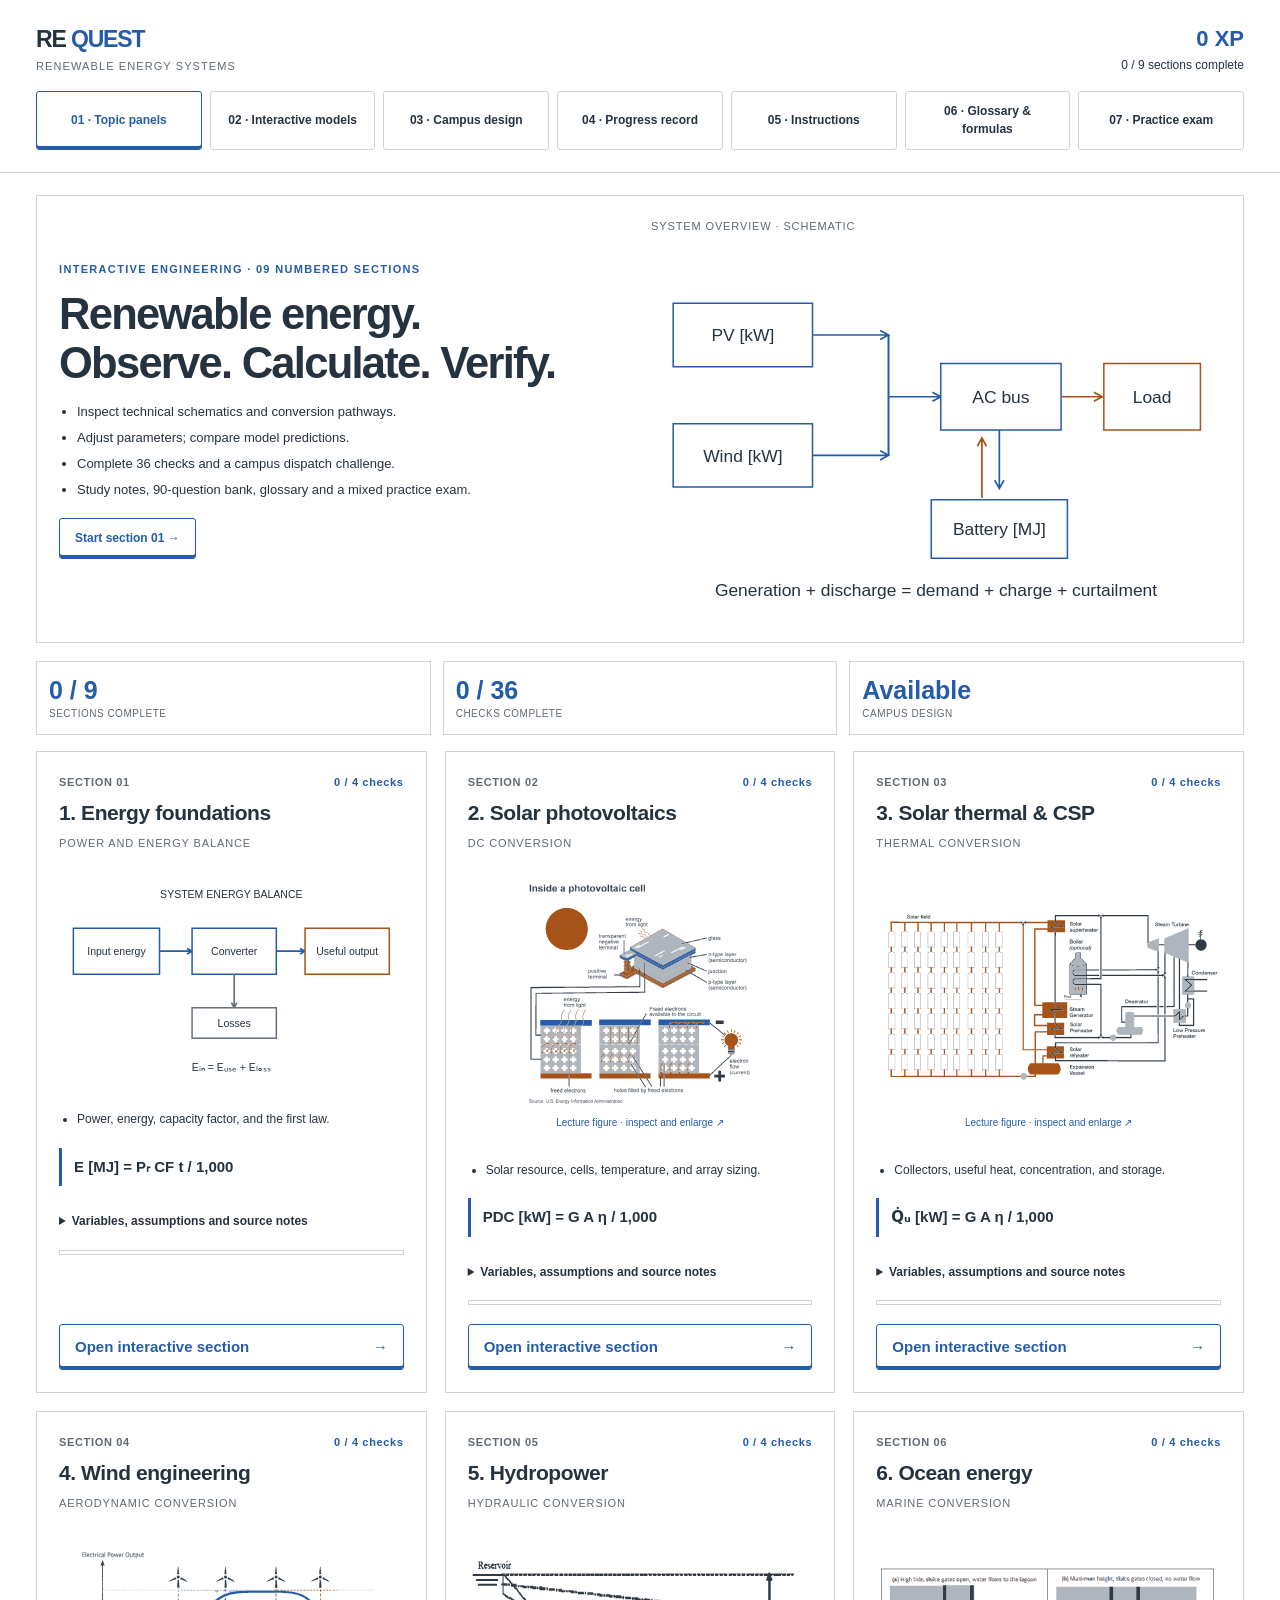
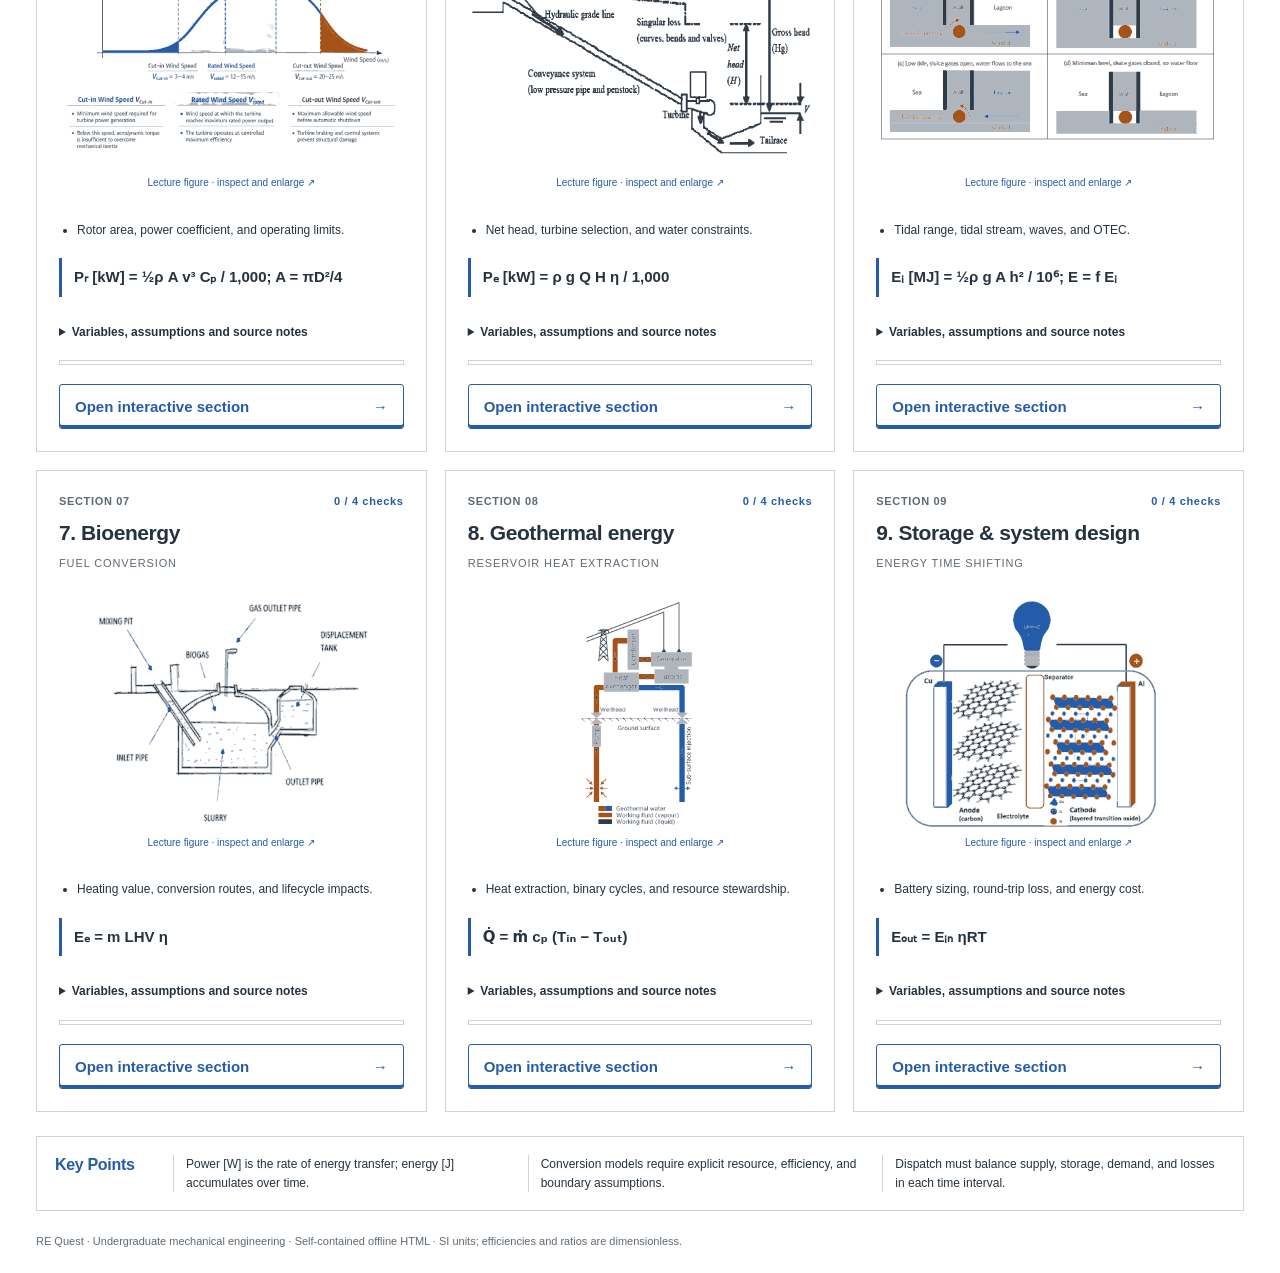
==== commit cfc8b1dc: "Enrich RE Quest content: study notes, question banks, Bangladesh context, glossary, practice exam - " ====
--- a/renewable-energy-quest.html
+++ b/renewable-energy-quest.html
@@ -1,86 +1,230 @@
-<!doctype html>
-<html lang="en"><head><meta charset="utf-8"><meta name="viewport" content="width=device-width,initial-scale=1"><meta name="description" content="Interactive renewable energy course: technical schematics, response charts, calculation challenges, and microgrid dispatch."><title>RE Quest · Renewable Energy Systems</title>
-<style>
-:root{--ink:#253240;--muted:#5f6973;--line:#cdd3d9;--blue:#245caa;--orange:#a65319;--white:#fff}*{box-sizing:border-box}body{margin:0;color:var(--ink);background:#fff;font:15px/1.55 Arial,Helvetica,sans-serif}button,input,select{font:inherit}button,a,input,summary{touch-action:manipulation}button{border:1px solid var(--line);border-radius:3px;padding:10px 15px;color:var(--ink);background:#fff;cursor:pointer;font-weight:600}button:hover{border-color:var(--blue);color:var(--blue)}button:disabled{cursor:default;opacity:.75}.primary,button.active{border-color:var(--blue);color:var(--blue);box-shadow:inset 0 -3px var(--blue)}:focus-visible{outline:3px solid var(--blue);outline-offset:3px}a{color:var(--blue)}h1,h2,h3,p{margin:0 0 14px}h1{font-size:clamp(29px,3.4vw,48px);line-height:1.12;letter-spacing:-.04em}h2{font-size:24px;line-height:1.25;letter-spacing:-.02em}h3{font-size:17px;line-height:1.3}small,.muted,.fine{color:var(--muted)}.fine{font-size:12px}.eyebrow{text-transform:uppercase;letter-spacing:.12em;font-size:11px;font-weight:700;color:var(--blue)}header,main,footer{max-width:1550px;margin:auto;padding:22px 36px}header{display:grid;grid-template-columns:1fr auto;gap:16px;border-bottom:1px solid var(--line)}.brand{font-size:23px;font-weight:800;letter-spacing:-.05em}.brand span{color:var(--blue)}.brand small{font-size:11px;font-weight:400;letter-spacing:.1em;display:block}.score{text-align:right;font-size:12px}.score strong{display:block;font-size:22px;color:var(--blue)}nav{display:flex;flex-wrap:wrap;gap:8px;grid-column:1/-1}nav button{font-size:12px;flex:1}.view-title{display:flex;justify-content:space-between;align-items:start;gap:20px;margin-bottom:22px}.view-title p{margin:8px 0 0;color:var(--muted);max-width:720px}.columns{display:grid;grid-template-columns:repeat(3,minmax(0,1fr));gap:18px;align-items:stretch}.two{display:grid;grid-template-columns:repeat(2,minmax(0,1fr));gap:18px}.panel{border:1px solid var(--line);padding:22px;background:#fff;min-width:0;margin-bottom:18px}.columns>.panel,.two>.panel{margin:0}.wide{grid-column:1/-1}.topic{display:flex;flex-direction:column;gap:9px}.topic h2{font-size:21px;margin:0}.topic .schematic{margin:0}.topic ul{margin:0}.topic .primary{margin-top:auto;width:100%;text-align:left;display:flex;justify-content:space-between}.section-id{font-size:11px;color:var(--muted);font-weight:700;letter-spacing:.06em;display:flex;justify-content:space-between;gap:12px}.section-id strong{color:var(--blue)}.diagram-label{font-size:11px;color:var(--muted);text-transform:uppercase;letter-spacing:.08em;margin-bottom:5px}.schematic{display:block;width:100%;height:auto;background:#fff}.schematic text,.chart text{font-family:Arial,Helvetica,sans-serif;fill:var(--ink);font-size:11px}.schematic .small{font-size:9px}.schematic .blue,.chart .blue{stroke:var(--blue)}.schematic .orange,.chart .orange{stroke:var(--orange)}.schematic .label-blue{fill:var(--blue)}.schematic .label-orange{fill:var(--orange)}.schematic path,.schematic rect,.schematic circle,.schematic line,.schematic polyline{vector-effect:non-scaling-stroke}.equation{font-size:18px;font-weight:600;line-height:1.5;border-left:3px solid var(--blue);padding:8px 12px;margin:12px 0;overflow-wrap:anywhere}.definitions{display:grid;grid-template-columns:65px 1fr;gap:5px 10px;font-size:12px;margin:12px 0}.definitions dt{font-weight:700}.definitions dd{margin:0}.bullets{padding-left:18px;font-size:13px;margin:12px 0}.bullets li{margin:6px 0}.compact{font-size:12px}.compact li{margin:5px 0}.progress{height:5px;background:#fff;border:1px solid var(--line);margin:10px 0}.progress span{display:block;height:100%;background:var(--blue)}.metrics{display:grid;grid-template-columns:repeat(3,minmax(0,1fr));gap:12px;margin:16px 0}.metric{border:1px solid var(--line);padding:12px}.metric strong{display:block;color:var(--blue);font-size:25px;line-height:1.3}.metric small{display:block;font-size:10px;text-transform:uppercase;letter-spacing:.05em}.intro{display:grid;grid-template-columns:1fr 1fr;gap:22px;align-items:center}.intro ul{margin-bottom:0}.tabs,.actions{display:flex;flex-wrap:wrap;gap:8px;margin:18px 0}.tabs button{flex:1;font-size:12px}.actions button{font-size:12px}label{display:block;font-size:13px;margin:14px 0 4px}label strong{float:right;color:var(--blue)}input[type=range]{width:100%;accent-color:var(--blue);margin:8px 0 12px}input[type=number],select,textarea{width:100%;border:1px solid #909ba6;background:#fff;color:var(--ink);border-radius:3px;padding:11px}textarea{resize:vertical;min-height:70px}select{max-width:520px;margin:10px 0 20px}.reading{border:1px solid var(--blue);padding:12px;margin:14px 0;display:flex;align-items:baseline;justify-content:space-between;gap:10px}.reading strong{font-size:30px;color:var(--blue)}.reading span{font-size:12px}.chart{display:block;width:100%;height:auto;background:white}.chart-caption{font-size:11px;color:var(--muted);margin:8px 0}.legend{display:flex;flex-wrap:wrap;gap:16px;font-size:11px;margin:8px 0}.legend span::before{content:'';display:inline-block;vertical-align:middle;width:16px;height:3px;background:var(--blue);margin-right:6px}.legend span:last-child::before{background:var(--orange)}.option{display:block;width:100%;text-align:left;margin:10px 0;font-size:14px;font-weight:400}.option.correct{border:2px solid var(--blue)}.option.wrong{border:2px dashed var(--orange)}.feedback{border-left:3px solid var(--orange);padding:10px 14px;margin:14px 0;font-size:13px;background:#fff}.feedback:empty{display:none}.hidden{display:none!important}.table-wrap{overflow-x:auto}.ledger{width:100%;border-collapse:collapse;font-size:12px}.ledger td,.ledger th{padding:10px 8px;border-bottom:1px solid var(--line);text-align:left;white-space:nowrap}.ledger th{font-weight:700}.badge-list{display:grid;grid-template-columns:repeat(4,minmax(0,1fr));gap:14px;margin:18px 0}.badge{border:1px solid var(--line);padding:16px;font-size:13px}.badge.earned{border-color:var(--blue);color:var(--blue)}.badge strong{display:block;font-size:21px}details{font-size:12px;margin:12px 0}summary{cursor:pointer;font-weight:600}.key-strip{border:1px solid var(--line);margin-top:24px;padding:18px;background:#fff;display:grid;grid-template-columns:100px 1fr;gap:18px}.key-strip h2{font-size:16px;color:var(--blue);margin:0}.key-strip ul{margin:0;display:grid;grid-template-columns:repeat(3,1fr);gap:12px;padding:0;list-style:none;font-size:12px}.key-strip li{border-left:1px solid var(--line);padding-left:12px}footer{font-size:11px;color:var(--muted);padding-top:0}#notice{position:fixed;bottom:18px;right:18px;background:#fff;color:var(--blue);border:2px solid var(--blue);padding:12px 20px;max-width:90vw;font-size:13px;z-index:20}.unit-note{font-size:11px;color:var(--muted)}.diagram-controls{display:flex;justify-content:center;gap:7px;margin:0 0 10px}.diagram-controls button{padding:5px 10px;font-size:11px}.figure-caption{font-size:11px;color:var(--muted);margin:0 0 12px}.answer-title{font-size:22px}.title-row{margin-bottom:20px}.topic .definitions{margin:5px 0}.schematic .emphasis{stroke-width:3}.topic details{margin-bottom:0}.topic .equation{margin:5px 0;font-size:15px}.comparison{border-top:1px solid var(--line);margin-top:14px;padding-top:12px}.model-layout{display:grid;grid-template-columns:1fr 1.2fr;gap:20px}.outline-grid{display:grid;grid-template-columns:repeat(3,1fr);gap:18px}.step-label{color:var(--orange);font-size:11px;letter-spacing:.08em;text-transform:uppercase}.span-two{grid-column:span 2}.print-only{display:none}
-@media(min-width:1500px){.schematic text{font-size:12px}}
-@media(max-width:1100px){.columns,.outline-grid{grid-template-columns:repeat(2,minmax(0,1fr))}.model-layout{grid-template-columns:1fr}.intro{grid-template-columns:1fr 1fr}.two{grid-template-columns:1fr}.span-two{grid-column:auto}}
-@media(max-width:720px){header,main,footer{padding:18px 14px}.columns,.outline-grid,.intro,.two{grid-template-columns:1fr}.panel{padding:17px}.view-title{display:block}nav button{flex:1 1 30%;font-size:11px;padding:9px 5px}.score strong{font-size:19px}.metrics{gap:7px}.metric{padding:9px}.metric strong{font-size:22px}.key-strip{grid-template-columns:1fr}.key-strip ul{grid-template-columns:1fr}.badge-list{grid-template-columns:1fr 1fr}.tabs button{flex:1 1 30%}.reading strong{font-size:27px}.schematic text{font-size:11px}.wide{grid-column:auto}.title-row button{margin-bottom:14px}}
-@media print{nav,button,#notice,.tabs,footer{display:none!important}header,main{padding:5px}body{font-size:11px}.columns{grid-template-columns:repeat(2,1fr)}.panel,.topic,.key-strip{break-inside:avoid}.print-only{display:block}.key-strip ul{grid-template-columns:repeat(3,1fr)}}
-</style></head><body>
-<header><div class="brand">RE <span>QUEST</span><small>RENEWABLE ENERGY SYSTEMS</small></div><div class="score"><strong id="xpTop">0 XP</strong><span id="sideCount">0 / 9 sections complete</span></div><nav aria-label="Main navigation"><button data-view="map" class="active">01 · Topic panels</button><button data-view="lab">02 · Interactive models</button><button data-view="design">03 · Campus design</button><button data-view="journal">04 · Progress record</button><button data-view="guide">05 · Instructions</button></nav></header>
-<main><div id="content"></div><section class="key-strip" aria-labelledby="keyTitle"><h2 id="keyTitle">Key Points</h2><ul id="keyPoints"><li>Distinguish power from energy.</li><li>Use stated model assumptions.</li><li>Check energy balance and losses.</li></ul></section></main><footer>RE Quest · Undergraduate mechanical engineering · Self-contained offline HTML · SI units; efficiencies and ratios are dimensionless.</footer><div id="notice" class="hidden" role="status"></div>
-<script>
-'use strict';
-const missions=[{"id":"basics","name":"Energy foundations","tag":"Power and energy balance","symbol":"E","desc":"Power, energy, capacity factor, and the first law.","lesson":"Power is a rate of energy transfer; energy is the accumulated transfer over time. A 100 kW plant operating at a 30% annual capacity factor delivers the same annual energy as 100 kW at full output for 30% of the year. Capacity factor is not conversion efficiency. Always define the system boundary before making an energy balance.","formula":"E [MJ] = Pᵣ CF t / 1,000","assumption":"Annual estimate: 31,536,000 s; constant rated capacity; CF is the annual energy ratio.","vars":[["Rated capacity","kW",10,1000,10,100],["Capacity factor","%",5,95,1,30]],"calc":"(p,c)=>p*c/100*31536000/1000","unit":"MJ/year","scale":3153600,"insight":"Increasing rated capacity or capacity factor increases annual energy linearly. This estimate does not predict hourly output.","q":[["Which quantity is measured in MJ?",["Power","Energy","Conversion efficiency"],1,"A kilowatt-hour is energy: power multiplied by time."],["A 25% capacity factor means…",["25% conversion efficiency","Annual energy is 25% of rated power × annual hours","The plant loses 75% of its electricity"],1,"Capacity factor compares actual energy with continuous operation at rated power."],["At steady state, input energy must equal…",["Useful output only","Useful output plus losses","Rated capacity"],1,"Energy is conserved; losses are transfers such as waste heat."]],"task":["A 200 kW plant has a 25% capacity factor. Estimate annual generation using 31,536,000 s.","MJ/year",1576800,"E = 200 × 0.25 × 31,536,000 / 1,000 = 1,576,800 MJ/year."],"defs":[["E","Annual electrical energy","MJ"],["Pᵣ","Rated electrical power","kW"],["CF","Capacity factor","1"],["t","Evaluation duration","s"]],"review":"Compare annual energy as well as rated power."},{"id":"pv","name":"Solar photovoltaics","tag":"DC conversion","symbol":"PV","desc":"Solar resource, cells, temperature, and array sizing.","lesson":"PV cells convert absorbed solar radiation into DC electricity. An inverter supplies AC loads. Irradiance (W/m²) is instantaneous power per area; irradiation (MJ/m²) is energy per area over a period. Module temperature, shading, wiring, and inverter losses affect delivered energy. Tilt affects the resource reaching a surface; a single optimal angle cannot describe every site and season.","formula":"PDC [kW] = G A η / 1,000","assumption":"Uniform plane-of-array irradiance, constant module efficiency; DC output before system losses.","vars":[["Irradiance","W/m²",100,1100,10,800],["Module area","m²",5,100,1,20]],"calc":"(g,a)=>g*a*.2/1000","unit":"kW DC","scale":22,"insight":"Here module efficiency is fixed at 20%. Real efficiency and output vary with cell temperature, spectrum, and shading.","q":[["Which device normally converts PV DC to AC?",["Inverter","Penstock","Condenser"],0,"An inverter converts DC electricity to AC."],["For typical silicon PV, increasing cell temperature at fixed irradiance usually…",["Increases power indefinitely","Reduces maximum power","Has no effect"],1,"The reduction in voltage generally outweighs the small increase in current."],["A pyranometer measures…",["Broadband solar irradiance","Wind direction","Battery state of charge"],0,"A pyranometer measures irradiance on its measurement plane."]],"task":["At G = 800 W/m², A = 20 m² and module efficiency = 20%, find DC output before losses.","kW",3.2,"P = 800 × 20 × 0.20 / 1,000 = 3.2 kW."],"defs":[["PDC","DC electrical power","kW"],["G","Plane-of-array irradiance","W/m²"],["A","Module area","m²"],["η","Module efficiency","1"]],"review":"Assess shading, roof access, and end-of-life management."},{"id":"thermal","name":"Solar thermal & CSP","tag":"Thermal conversion","symbol":"Q","desc":"Collectors, useful heat, concentration, and storage.","lesson":"Solar thermal collectors transfer solar energy to a working fluid. CSP uses concentrated sunlight to supply high-temperature heat, usually driving a heat engine. Concentrating collectors depend strongly on direct normal irradiance (DNI); diffuse sunlight cannot be concentrated to the same focus. Thermal storage can shift generation, but does not create extra energy.","formula":"Q̇ᵤ [kW] = G A η / 1,000","assumption":"Simple flat-plate model with fixed 60% useful efficiency; not a detailed CSP plant model.","vars":[["Irradiance","W/m²",100,1000,10,700],["Collector area","m²",2,80,1,10]],"calc":"(g,a)=>g*a*.6/1000","unit":"kW thermal","scale":48,"insight":"Useful heat depends on optical and thermal losses. Higher fluid temperature often increases heat loss.","q":[["Which resource is especially important for focusing CSP collectors?",["DNI","Only diffuse sky radiation","Nighttime humidity"],0,"Focusing optics require the direct beam component."],["Molten-salt storage primarily stores…",["Electric charge","Thermal energy","Wind momentum"],1,"Thermal storage retains heat for later use in a power cycle."],["The ideal heat-engine efficiency limit between hot and cold reservoirs is…",["1 − Tcold/Thot, with temperatures in kelvin","Thot/Tcold in Celsius","Always 100%"],0,"The Carnot limit uses absolute temperatures; real cycles have lower efficiency."]],"task":["A collector has 10 m² area, 700 W/m² irradiance and 60% useful efficiency. Find useful thermal power.","kW thermal",4.2,"Q̇ = 700 × 10 × 0.60 / 1,000 = 4.2 kW thermal."],"defs":[["Q̇ᵤ","Useful thermal power","kW"],["G","Irradiance","W/m²"],["A","Collector area","m²"],["η","Useful thermal efficiency","1"]],"review":"Assess direct heat use before selecting electricity conversion."},{"id":"wind","name":"Wind engineering","tag":"Aerodynamic conversion","symbol":"W","desc":"Rotor area, power coefficient, and operating limits.","lesson":"Wind carries kinetic energy. Rotor mechanical power is ½ρAv³Cp. For a circular HAWT rotor, A = πD²/4. Cp describes aerodynamic extraction, not generator efficiency. Under ideal actuator-disc assumptions, the Betz limit is 16/27. Real turbines have cut-in, rated, and cut-out regimes; cubic scaling alone does not describe their full power curve.","formula":"Pᵣ [kW] = ½ρ A v³ Cₚ / 1,000; A = πD²/4","assumption":"ρ = 1.225 kg/m³; Cp = 0.40; below rated operation; no drivetrain or electrical losses.","vars":[["Wind speed","m/s",3,12,0.5,8],["Rotor diameter","m",2,30,1,10]],"calc":"(v,d)=>.5*1.225*Math.PI*d*d/4*v*v*v*.4/1000","unit":"kW mechanical","scale":300,"insight":"Double speed gives eight times rotor power under this model; doubling diameter gives four times power.","q":[["At fixed Cp and density, doubling wind speed changes rotor power by…",["2 times","4 times","8 times"],2,"Power is proportional to the cube of speed, so 2³ = 8."],["The ideal Betz limit is approximately…",["59.3%","100%","20%"],0,"16/27 ≈ 0.593 under the ideal actuator-disc assumptions."],["Beyond rated speed, a controlled turbine usually…",["Follows the cubic law without limit","Limits output near rated power until cut-out","Has zero aerodynamic loading"],1,"Pitch and other control systems limit output and loads."]],"task":["For ρ = 1.225 kg/m³, A = 100 m², v = 8 m/s and Cp = 0.40, find rotor mechanical power.","kW",12.544,"P = 0.5 × 1.225 × 100 × 8³ × 0.40 / 1,000 = 12.544 kW."],"defs":[["Pᵣ","Rotor mechanical power","kW"],["ρ","Air density","kg/m³"],["A","Swept area","m²"],["D","Rotor diameter","m"],["v","Wind speed","m/s"],["Cₚ","Power coefficient","1"]],"review":"Document uncertainty in wind-resource estimates."},{"id":"hydro","name":"Hydropower","tag":"Hydraulic conversion","symbol":"H","desc":"Net head, turbine selection, and water constraints.","lesson":"Hydropower converts water energy to shaft power and then electricity. For a head-driven installation, electrical power is ρgQHη, using net head after hydraulic losses. Turbine selection depends on both head and flow: Pelton turbines suit high-head, relatively low-flow duties; Kaplan turbines suit low-head, high-flow duties. Environmental flow and seasonal availability constrain extraction.","formula":"Pₑ [kW] = ρ g Q H η / 1,000","assumption":"ρ = 1,000 kg/m³; g = 9.81 m/s²; overall turbine-generator efficiency = 80%; H is net head.","vars":[["Net head","m",2,100,1,20],["Turbine flow","m³/s",0.1,5,0.1,1]],"calc":"(h,q)=>1000*9.81*q*h*.8/1000","unit":"kW electric","scale":3924,"insight":"Power scales linearly with net head and turbine flow. More extraction is not automatically environmentally acceptable.","q":[["Use which head in the power equation?",["Gross head plus losses","Net head after hydraulic losses","Tower height"],1,"Net head is the energy head actually available at the turbine."],["Which turbine is commonly suitable for high head and relatively low flow?",["Kaplan","Pelton","A PV inverter"],1,"A Pelton impulse turbine is suited to high-head applications."],["Why retain an environmental flow?",["To support downstream river functions","To increase turbine friction","To remove the need for a site survey"],0,"A diversion affects downstream habitats and water uses."]],"task":["At Q = 1 m³/s, Hnet = 20 m and overall efficiency = 80%, find electrical power. Use ρ = 1,000 kg/m³ and g = 9.81 m/s².","kW",156.96,"P = 1,000 × 9.81 × 1 × 20 × 0.8 / 1,000 = 156.96 kW."],"defs":[["Pₑ","Electrical power","kW"],["ρ","Water density","kg/m³"],["g","Gravitational acceleration","m/s²"],["Q","Turbine volume flow","m³/s"],["H","Net head","m"],["η","Overall conversion efficiency","1"]],"review":"Assess downstream water allocation and environmental flows."},{"id":"ocean","name":"Ocean energy","tag":"Marine conversion","symbol":"≈","desc":"Tidal range, tidal stream, waves, and OTEC.","lesson":"Tidal-range systems exploit a water-level difference; tidal-stream devices exploit moving water. Waves carry energy associated with wind-driven surface motion. OTEC uses a temperature difference between warm surface and cold deep seawater. For an ideal constant-area tidal basin, the potential energy per full basin-level change is ½ρgAh²; real operating strategies and losses reduce recoverable energy.","formula":"Eᵢ [MJ] = ½ρ g A h² / 10⁶; E = f Eᵢ","assumption":"Seawater ρ = 1,025 kg/m³; g = 9.81 m/s²; constant basin area 100,000 m²; one ideal full level change.","vars":[["Tidal range","m",1,8,0.1,4],["Recovery fraction","%",10,80,1,50]],"calc":"(h,r)=>.5*1025*9.81*100000*h*h/1000000*r/100","unit":"MJ/event","scale":25742.4,"insight":"The recovery fraction is an illustrative aggregate factor. Event energy is not average power or annual production.","q":[["Tidal-stream devices extract mainly…",["Kinetic energy of currents","Heat from the seabed","Energy from fuel combustion"],0,"Current speed and swept area govern the incoming kinetic power."],["With fixed basin area, doubling tidal range changes ideal basin energy by…",["2 times","4 times","8 times"],1,"Ideal basin energy is proportional to h²."],["OTEC needs…",["A warm surface and cold deep-water temperature difference","Only a high wind speed","Only a large tidal range"],0,"OTEC drives a low-temperature-difference thermal cycle."]],"task":["For a constant-area basin A = 100,000 m² and h = 4 m, calculate ideal energy for one full level change. Use ρ = 1,025 kg/m³, g = 9.81 m/s²; ignore recovery losses.","MJ",8044.2,"Eᵢ = 0.5 × 1,025 × 9.81 × 100,000 × 4² / 1,000,000 = 8,044.2 MJ."],"defs":[["Eᵢ, E","Ideal and recovered event energy","MJ"],["ρ","Seawater density","kg/m³"],["g","Gravitational acceleration","m/s²"],["A","Basin area","m²"],["h","Tidal range","m"],["f","Recovery fraction","1"]],"review":"Assess coastal processes and community uses."},{"id":"bio","name":"Bioenergy","tag":"Fuel conversion","symbol":"B","desc":"Heating value, conversion routes, and lifecycle impacts.","lesson":"Biomass can supply heat, electricity, or fuels through several routes. Combustion releases heat; gasification produces a combustible gas through partial oxidation; anaerobic digestion produces biogas from suitable organic feedstocks. Net benefits depend on sourcing, land use, transport, emissions, and what would otherwise happen to the feedstock. Renewable does not automatically mean carbon neutral.","formula":"Eₑ = m LHV η","assumption":"LHV = 15 MJ/kg on the stated fuel basis; constant net electrical efficiency; no separate cogeneration heat credit.","vars":[["Fuel mass","kg",10,500,10,100],["Electrical efficiency","%",10,40,1,25]],"calc":"(m,e)=>m*15*e/100","unit":"MJ electric","scale":3000,"insight":"Use heating value and mass on the same moisture basis. Wet fuel can have much lower useful energy per kilogram.","q":[["Anaerobic digestion produces…",["Biogas","Only pure hydrogen","Solar radiation"],0,"Biogas commonly contains methane and carbon dioxide; cleaning may be required."],["Why can high fuel moisture reduce useful performance?",["Water evaporation consumes heat","It always doubles LHV","It removes all emissions"],0,"Evaporating water consumes energy and can affect combustion quality."],["A credible bioenergy carbon assessment includes…",["Only stack emissions","Feedstock, land use, supply chain, and counterfactual fate","No emissions because the fuel is renewable"],1,"A lifecycle boundary is essential; carbon neutrality is not automatic."]],"task":["Convert 100 kg of fuel at LHV = 15 MJ/kg to electricity at 25% net electrical efficiency.","MJ",375,"Eₑ = 100 × 15 × 0.25 = 375 MJ."],"defs":[["Eₑ","Net electrical energy","MJ"],["m","Fuel mass","kg"],["LHV","Lower heating value","MJ/kg"],["η","Net electrical efficiency","1"]],"review":"Verify sustainable feedstock availability and competing essential uses."},{"id":"geo","name":"Geothermal energy","tag":"Reservoir heat extraction","symbol":"ΔT","desc":"Heat extraction, binary cycles, and resource stewardship.","lesson":"Geothermal systems use heat from within Earth. Resource temperature and fluid conditions determine the conversion route. A binary plant transfers geothermal heat to a secondary working fluid. Ground-source heat pumps exchange heat with shallow ground and use electricity; they are different from geothermal electricity plants. Extraction and reinjection require careful reservoir and environmental management.","formula":"Q̇ = ṁ cₚ (Tᵢₙ − Tₒᵤₜ)","assumption":"Liquid water cp = 4.18 kJ/(kg·K); fixed outlet temperature 333.15 K; no phase change or heat loss.","vars":[["Mass flow","kg/s",1,50,1,10],["Inlet temperature","K",343.15,423.15,1,393.15]],"calc":"(m,t)=>m*4.18*(t-333.15)","unit":"kW thermal","scale":18810,"insight":"Thermal power is not electrical power. Net electrical output also depends on cycle efficiency and parasitic pumping.","q":[["A binary geothermal plant uses…",["A secondary working-fluid cycle","PV cells inside a well","A tidal barrage"],0,"A heat exchanger transfers geothermal heat to another fluid."],["A ground-source heat pump…",["Creates energy from nothing","Uses electricity to transfer heat","Is identical to a geothermal steam turbine"],1,"A heat pump moves heat; COP can exceed one without violating energy conservation."],["Why is reinjection often considered?",["Reservoir management and fluid disposal","To guarantee unlimited output","To eliminate all seismic risk"],0,"Reinjection can support resource management, but site-specific risks remain."]],"task":["Water flows at 10 kg/s and cools from 393.15 K to 333.15 K. Use cp = 4.18 kJ/(kg·K). Find extracted heat rate.","kW thermal",2508,"Q̇ = 10 × 4.18 × (393.15 − 333.15) = 2,508 kW."],"defs":[["Q̇","Extracted thermal power","kW"],["ṁ","Mass flow rate","kg/s"],["cₚ","Specific heat capacity","kJ/(kg·K)"],["Tᵢₙ, Tₒᵤₜ","Inlet and outlet temperatures","K"]],"review":"Specify monitoring for long-term reservoir protection."},{"id":"storage","name":"Storage & system design","tag":"Energy time shifting","symbol":"↔","desc":"Battery sizing, round-trip loss, and energy cost.","lesson":"Storage shifts energy in time. Power capacity (kW) determines the rate of charging or discharging; energy capacity (MJ) determines duration. Round-trip efficiency is output energy divided by input energy over a full cycle. A microgrid needs time-resolved balancing, reserve margins, and realistic resource data. LCOE compares discounted lifecycle costs with discounted delivered energy; it does not measure reliability by itself.","formula":"Eₒᵤₜ = Eᵢₙ ηRT","assumption":"A complete storage cycle; round-trip efficiency includes all modeled losses; no degradation in this model.","vars":[["Cycle input energy","MJ",36,1800,36,360],["Round-trip efficiency","%",50,95,1,80]],"calc":"(e,r)=>e*r/100","unit":"MJ delivered","scale":1710,"insight":"A 360 MJ battery cannot necessarily supply 100 kW; both the power and energy ratings must be checked.","q":[["A 20 kW / 288 MJ battery at full usable capacity can ideally supply 20 kW for…",["14,400 s","288,000 s","900 s"],0,"Duration = energy / power = 288,000 kJ / 20 kW = 14,400 s before additional losses."],["Pumped storage is primarily…",["A net energy source","Energy storage with cycle losses","A perpetual-motion device"],1,"Pumping consumes more energy than is recovered through generation."],["For an honest technology cost comparison, use…",["Only equipment purchase price","Consistent boundaries, service life, discounting, and delivered energy","Only the highest nameplate rating"],1,"Lifecycle comparisons require consistent assumptions and system boundaries."]],"task":["A complete storage cycle accepts 360 MJ and has 80% round-trip efficiency. Find delivered energy.","MJ",288,"Eₒᵤₜ = 360 × 0.80 = 288 MJ; cycle loss = 72 MJ."],"defs":[["Eₒᵤₜ","Delivered cycle energy","MJ"],["Eᵢₙ","Input cycle energy","MJ"],["ηRT","Round-trip efficiency","1"]],"review":"Prioritize essential loads during a supply shortfall."}];
-missions.forEach(m=>m.calc=eval(m.calc));
-const $=s=>document.querySelector(s),fmt=n=>Number(n).toLocaleString(undefined,{maximumFractionDigits:2});
-const axisNumber=n=>Math.abs(n)>=10000?n.toExponential(2):fmt(n);
-const STORE='amanah-energy-quest-v1';let state={done:{},capstone:false},persist=true;try{const s=JSON.parse(localStorage.getItem(STORE)||'null');if(s?.done){missions.forEach(m=>[0,1,2,3].forEach(i=>{if(s.done[m.id+'-'+i]===true)state.done[m.id+'-'+i]=true}));state.capstone=s.capstone===true}}catch(e){persist=false}
-let view='map',current=0,step=0;const count=m=>[0,1,2,3].filter(i=>state.done[m.id+'-'+i]).length,mastered=()=>missions.filter(m=>count(m)===4).length,xp=()=>Object.keys(state.done).length*25+(state.capstone?100:0);
-function updateStats(){$('#xpTop').textContent=xp()+' XP';$('#sideCount').textContent=mastered()+' / 9 sections complete'}
-function save(){try{localStorage.setItem(STORE,JSON.stringify(state))}catch(e){persist=false}updateStats()}
-function toast(t){$('#notice').textContent=t;$('#notice').classList.remove('hidden');clearTimeout(window.nt);window.nt=setTimeout(()=>$('#notice').classList.add('hidden'),2500)}
-function award(m,i){if(!state.done[m.id+'-'+i]){state.done[m.id+'-'+i]=true;save();toast('Correct response recorded · +25 XP')}}
-function bullets(text,cls=''){return '<ul class="bullets '+cls+'">'+text.split(/(?<=[.!?])\s+(?=[A-ZΑ-Ω])/).map(t=>'<li>'+t+'</li>').join('')+'</ul>'}
-function defs(m){return '<dl class="definitions">'+m.defs.map(d=>`<dt>${d[0]}</dt><dd>${d[1]} [${d[2]}]</dd>`).join('')+'</dl>'}
-function eq(m){let additional='';if(m.id==='thermal')additional='<div class="equation">ηCarnot = 1 − Tcold / Thot</div><ul class="bullets compact"><li>ηCarnot: ideal heat-engine efficiency [1].</li><li>Tcold, Thot: cold and hot reservoir temperatures [K].</li><li>Real cycle efficiency is lower.</li></ul>';if(m.id==='basics')additional='<div class="equation">Eᵢₙ = Eᵤₛₑ + Eₗₒₛₛ</div><ul class="bullets compact"><li>Eᵢₙ, Eᵤₛₑ, Eₗₒₛₛ: input, useful and lost energy [J].</li><li>Steady operation; no net energy accumulation.</li></ul>';if(m.id==='storage')additional='<div class="equation">t [s] = E [MJ] × 1,000 / P [kW]</div><ul class="bullets compact"><li>t: ideal supply duration [s].</li><li>E: usable stored energy [MJ].</li><li>P: constant output power [kW].</li><li>Additional discharge losses excluded.</li></ul>';return `<div class="equation">${m.formula}</div>${defs(m)}${additional}<div class="unit-note">${['basics','pv','thermal','wind','hydro'].includes(m.id)?'Convert kJ to MJ or W to kW by dividing by 1,000. ':m.id==='ocean'?'Convert J to MJ by dividing by 10⁶. ':''}η, CF, Cₚ and f use fractional values in equations; controls display percentages.</div>`}
-function heading(k,t,sub){return `<div class="view-title"><div><div class="eyebrow">${k}</div><h1 style="margin-top:10px">${t}</h1><p>${sub}</p></div></div>`}
-function navigate(v){view=v;document.querySelectorAll('nav button').forEach(b=>b.classList.toggle('active',b.dataset.view===v||(v==='mission'&&b.dataset.view==='map')));render();window.scrollTo(0,0)}
-document.querySelectorAll('nav button').forEach(b=>b.onclick=()=>navigate(b.dataset.view));
-function setKeys(items){$('#keyPoints').innerHTML=items.map(t=>'<li>'+t+'</li>').join('')}
-function render(){updateStats();if(view==='map')map();if(view==='mission')mission();if(view==='lab')lab();if(view==='design')design();if(view==='journal')journal();if(view==='guide')guide()}
-// Inline SVG uses white fill, technical lines, labelled blocks, and two accent colours only.
-const blue='#245caa',orange='#a65319',grey='#65717e';
-function rect(x,y,w,h,label,c=blue){return `<rect x="${x}" y="${y}" width="${w}" height="${h}" fill="white" stroke="${c}" stroke-width="1.5"/><text x="${x+w/2}" y="${y+h/2+4}" text-anchor="middle">${label}</text>`}
-function arrow(x,y,X,Y,c=blue){const a=Math.atan2(Y-y,X-x),r=6;return `<path d="M${x} ${y}L${X} ${Y}M${X-r*Math.cos(a-.5)} ${Y-r*Math.sin(a-.5)}L${X} ${Y}L${X-r*Math.cos(a+.5)} ${Y-r*Math.sin(a+.5)}" fill="none" stroke="${c}" stroke-width="1.7"/>`}
-function txt(x,y,t,cls=''){return `<text x="${x}" y="${y}" text-anchor="middle" class="${cls}">${t}</text>`}
-function flow(labels,y=164){const w=86,gap=24,x=(360-(labels.length*w+(labels.length-1)*gap))/2;return labels.map((s,i)=>rect(x+i*(w+gap),y,w,32,s,i===labels.length-1?orange:blue)+(i<labels.length-1?arrow(x+i*(w+gap)+w,y+16,x+(i+1)*(w+gap),y+16):'')).join('')}
-function schematic(id,detail=false,focus=0){let body='';switch(id){
-case 'basics':body=rect(15,65,90,48,'Input energy')+arrow(105,89,139,89)+rect(139,65,88,48,'Converter')+arrow(227,89,257,89)+rect(257,65,88,48,'Useful output',orange)+arrow(183,113,183,148,grey)+rect(139,148,88,32,'Losses',grey)+txt(180,33,'SYSTEM ENERGY BALANCE')+txt(180,214,'Eᵢₙ = Eᵤₛₑ + Eₗₒₛₛ');break;
-case 'pv':body=`<circle cx="56" cy="47" r="19" fill="white" stroke="${orange}" stroke-width="1.5"/>`+arrow(81,48,129,85,orange)+arrow(75,65,112,96,orange)+`<path d="M113 85H223L247 135H91ZM148 85L140 135M185 85L195 135M104 110H235M117 135V155M222 135V155" fill="white" stroke="${blue}" stroke-width="1.5"/>`+txt(276,72,'G [W/m²]','label-orange')+txt(276,102,'A [m²]')+flow(['PV array','Inverter','AC load'])+txt(180,221,'Irradiance → DC → AC');break;
-case 'thermal':body=arrow(28,33,81,71,orange)+arrow(67,25,110,68,orange)+`<path d="M50 73H155V130H50ZM66 84H140V96H66V108H140V120H66" fill="white" stroke="${blue}" stroke-width="1.7"/>`+arrow(155,91,206,91,orange)+rect(207,64,94,69,'Heat storage',orange)+`<path d="M254 133V148H180V163" fill="none" stroke="${orange}" stroke-width="1.7"/>`+arrow(180,153,180,163,orange)+flow(['Collector','Heat engine','Output'])+txt(110,52,'G [W/m²]','label-orange')+txt(180,221,'Useful heat; focusing CSP requires DNI');break;
-case 'wind':body=`<line x1="195" y1="91" x2="195" y2="152" stroke="${grey}" stroke-width="2"/><circle cx="195" cy="88" r="5" fill="white" stroke="${blue}"/><path d="M195 83L195 33L188 70ZM199 90L243 115L214 91ZM191 91L151 117L177 91Z" fill="white" stroke="${blue}" stroke-width="1.5"/>`+arrow(35,64,118,64,blue)+arrow(35,94,118,94,blue)+txt(74,45,'v [m/s]')+txt(279,69,'D [m]')+flow(['Rotor','Generator','Electricity'])+txt(180,221,'Pᵣ ∝ v³; Pᵣ ∝ D²');break;
-case 'hydro':body=`<path d="M25 58H142V80H25M36 66H129M142 58V150H319M142 83L224 142H272" fill="none" stroke="${blue}" stroke-width="1.8"/><rect x="262" y="127" width="58" height="40" fill="white" stroke="${orange}"/><circle cx="279" cy="147" r="8" fill="white" stroke="${orange}"/>`+arrow(161,62,161,137,grey)+txt(194,61,'H [m]')+txt(189,111,'Q [m³/s]')+txt(289,190,'Turbine + generator')+arrow(320,148,345,148,orange)+txt(73,43,'Reservoir')+txt(180,221,'Net head excludes hydraulic losses');break;
-case 'ocean':body=`<path d="M20 70H153M20 113H153M194 70H340M194 139H340M153 49V151M194 49V151" fill="none" stroke="${blue}" stroke-width="1.6"/><rect x="153" y="105" width="41" height="29" fill="white" stroke="${orange}"/>`+arrow(168,119,186,119,orange)+arrow(72,76,72,108,grey)+txt(101,95,'h [m]')+txt(87,41,'Basin A [m²]')+txt(268,41,'Sea level')+flow(['Tidal range','Conversion','Output'])+txt(180,221,'Range / stream / wave / OTEC');break;
-case 'bio':body=rect(25,56,76,77,'Feedstock')+arrow(101,95,139,95)+`<path d="M139 64H228V132H139ZM139 64L183 42L228 64" fill="white" stroke="${blue}" stroke-width="1.6"/>`+txt(183,94,'Conversion')+txt(183,111,'reactor')+arrow(228,95,260,95,orange)+rect(260,65,80,64,'Energy',orange)+txt(180,22,'FUEL MASS × HEATING VALUE')+rect(27,164,86,32,'Combustion')+rect(137,164,86,32,'Gasification')+rect(247,164,86,32,'Digestion')+txt(180,221,'Assess moisture and lifecycle boundaries');break;
-case 'geo':body=`<path d="M20 98H340M20 123H340M20 148H340M77 97V173H126V99M279 98V173H229V99" fill="none" stroke="${grey}" stroke-width="1.4"/>`+rect(131,44,100,42,'Heat exchanger')+arrow(101,153,101,66,orange)+arrow(101,66,130,66,orange)+arrow(231,66,254,66,blue)+arrow(254,66,254,153,blue)+txt(56,32,'Hot fluid','label-orange')+txt(302,32,'Reinjection','label-blue')+txt(180,197,'Reservoir: site-specific management')+txt(180,222,'Extracted heat ≠ net electrical output');break;
-case 'storage':body=rect(20,73,89,60,'Generation')+arrow(109,103,139,103)+`<rect x="140" y="64" width="80" height="81" fill="white" stroke="${blue}" stroke-width="1.7"/><rect x="167" y="54" width="26" height="10" fill="white" stroke="${blue}"/><path d="M153 83H207M153 103H207M153 123H207" stroke="${blue}"/>`+arrow(220,103,251,103,orange)+rect(252,73,88,60,'Load',orange)+txt(180,32,'Storage capacity [MJ]')+txt(180,178,'Power capacity [kW]')+txt(180,211,'Eₒᵤₜ = Eᵢₙ ηRT');break;
-case 'campus':body=rect(14,40,88,40,'PV [kW]')+rect(14,116,88,40,'Wind [kW]')+arrow(102,60,150,60)+arrow(102,136,150,136)+`<path d="M150 60V136" fill="none" stroke="${blue}" stroke-width="2"/>`+arrow(150,99,183,99)+rect(183,78,76,42,'AC bus')+arrow(259,99,285,99,orange)+rect(286,78,61,42,'Load',orange)+arrow(220,120,220,157)+rect(177,164,86,37,'Battery [MJ]')+arrow(209,163,209,125,orange)+txt(180,225,'Generation + discharge = demand + charge + curtailment');break;
-}return `<svg class="schematic" viewBox="0 0 360 240" role="img" aria-label="${id==='campus'?'Campus microgrid energy-flow diagram':missions.find(m=>m.id===id)?.name+' technical schematic'}"><rect width="360" height="240" fill="white"/>${body}</svg>`}
-function map(){$('#content').innerHTML=`<section class="panel intro"><div><div class="eyebrow">Interactive engineering · 09 numbered sections</div><h1 style="margin-top:12px">Renewable energy.<br>Observe. Calculate. Verify.</h1><ul class="bullets"><li>Inspect technical schematics and conversion pathways.</li><li>Adjust parameters; compare model predictions.</li><li>Complete 36 checks and a campus dispatch challenge.</li></ul><div class="actions"><button class="primary" id="resume">${Object.keys(state.done).length?'Continue section':'Start section 01'} →</button></div></div><div><div class="diagram-label">System overview · schematic</div>${schematic('campus')}</div></section><div class="metrics"><div class="metric"><strong>${mastered()} / 9</strong><small>Sections complete</small></div><div class="metric"><strong>${Object.keys(state.done).length} / 36</strong><small>Checks complete</small></div><div class="metric"><strong>${state.capstone?'Complete':'Available'}</strong><small>Campus design</small></div></div><div class="columns">${missions.map((m,i)=>`<section class="panel topic"><div class="section-id"><span>SECTION ${String(i+1).padStart(2,'0')}</span><strong>${count(m)} / 4 checks</strong></div><h2>${i+1}. ${m.name}</h2><div class="diagram-label">${m.tag}</div>${schematic(m.id)}<ul class="bullets compact"><li>${m.desc}</li></ul><div class="equation">${m.formula}</div><details><summary>Variables, assumptions and source notes</summary>${defs(m)}${bullets(m.assumption,'compact')}${bullets(m.lesson,'compact')}</details><div class="progress" aria-label="${count(m)*25}% complete"><span style="width:${count(m)*25}%"></span></div><button class="primary" data-mission="${i}">${count(m)===4?'Review section':'Open interactive section'} <span aria-hidden="true">→</span></button></section>`).join('')}</div>`;document.querySelectorAll('[data-mission]').forEach(b=>b.onclick=()=>openMission(+b.dataset.mission));$('#resume').onclick=()=>openMission(Math.max(0,missions.findIndex(m=>count(m)<4)));setKeys(['Power [W] is the rate of energy transfer; energy [J] accumulates over time.','Conversion models require explicit resource, efficiency, and boundary assumptions.','Dispatch must balance supply, storage, demand, and losses in each time interval.'])}
-function openMission(i){current=i;step=0;navigate('mission')}
-function mission(){const m=missions[current];$('#content').innerHTML=`<div class="title-row"><button id="back">← All topic panels</button></div>${heading('Section '+String(current+1).padStart(2,'0')+' · '+m.tag,(current+1)+'. '+m.name,'Four assessments per section · 25 XP per correct assessment · Unlimited retries')}<div class="tabs"><button data-step="0" class="${step===0?'active':''}">Diagram & model</button>${m.q.map((q,i)=>`<button data-step="${i+1}" class="${step===i+1?'active':''}">Check ${i+1} ${state.done[m.id+'-'+i]?'· complete':''}</button>`).join('')}<button data-step="4" class="${step===4?'active':''}">Calculation ${state.done[m.id+'-3']?'· complete':''}</button></div><div id="stage"></div>`;$('#back').onclick=()=>navigate('map');document.querySelectorAll('[data-step]').forEach(b=>b.onclick=()=>{step=+b.dataset.step;mission()});setKeys([m.desc,m.assumption,m.insight]);if(step===0){$('#stage').innerHTML=`<div class="columns"><section class="panel"><div class="section-id">${current+1}.1 · CONVERSION SCHEMATIC</div>${schematic(m.id,true)}<h3>Principles and qualifications</h3>${bullets(m.lesson)}</section><section class="panel"><div class="section-id">${current+1}.2 · EQUATION AND BOUNDARY</div>${eq(m)}<h3 style="margin-top:18px">Model assumptions</h3>${bullets(m.assumption)}<h3>Interpretation</h3>${bullets(m.insight)}<h3>Design considerations</h3>${bullets(m.review)}</section><section class="panel" id="model"></section></div><div class="actions"><button class="primary" id="startCheck">Start knowledge checks →</button></div>`;mountModel(m);$('#startCheck').onclick=()=>{step=1;mission()}}else if(step<4){const q=m.q[step-1];$('#stage').innerHTML=`<div class="two"><section class="panel"><div class="eyebrow">${current+1}.${step+3} · Knowledge check ${step} / 3</div><h2 class="answer-title" style="margin-top:16px">${q[0]}</h2>${q[1].map((o,i)=>`<button class="option" data-answer="${i}">${String.fromCharCode(65+i)}. ${o}</button>`).join('')}<div id="answerFeedback" class="feedback" role="status" aria-live="polite"></div><div class="actions"><button id="hint">Show explanation</button><button class="primary hidden" id="next">${step===3?'Calculation':'Next check'} →</button></div></section><section class="panel"><div class="diagram-label">Relevant conversion pathway</div>${schematic(m.id)}${eq(m)}</section></div>`;document.querySelectorAll('[data-answer]').forEach(b=>b.onclick=()=>{const good=+b.dataset.answer===q[2];b.classList.add(good?'correct':'wrong');$('#answerFeedback').textContent=(good?'Correct. ':'Incorrect; retry permitted. ')+q[3];if(good){award(m,step-1);document.querySelectorAll('[data-answer]').forEach(b=>b.disabled=true);$('#next').classList.remove('hidden')}});$('#hint').onclick=()=>$('#answerFeedback').textContent=q[3];$('#next').onclick=()=>{step++;mission()}}else{const t=m.task;$('#stage').innerHTML=`<div class="two"><section class="panel"><div class="eyebrow">${current+1}.7 · Numerical calculation · ±1% tolerance</div><h2 class="answer-title" style="margin-top:16px">${t[0]}</h2><form id="calcForm"><label for="numeric">Answer [${t[1]}]</label><input id="numeric" type="number" required step="any" autocomplete="off"><div class="actions"><button class="primary" type="submit">Verify answer</button><button type="button" id="showWork">Show solution</button></div></form><div id="calcFeedback" class="feedback" role="status" aria-live="polite"></div><div class="actions"><button id="continue">${current<8?'Next numbered section':'Topic panels'} →</button></div></section><section class="panel">${schematic(m.id)}${eq(m)}${bullets(m.assumption)}</section></div>`;$('#calcForm').onsubmit=e=>{e.preventDefault();const v=Number($('#numeric').value);if(!Number.isFinite(v)||$('#numeric').value.trim()==='')return;const good=Math.abs(v-t[2])<=Math.abs(t[2])*.01;$('#calcFeedback').textContent=good?'Correct. '+t[3]:'Incorrect. Verify units, efficiency fractions, and arithmetic; retry permitted.';if(good)award(m,3)};$('#showWork').onclick=()=>$('#calcFeedback').textContent=t[3];$('#continue').onclick=()=>current<8?openMission(current+1):navigate('map')}}
-function curve(m,vals){const v=m.vars[0],W=370,H=235,l=63,r=18,t=26,b=52,points=Array.from({length:35},(_,i)=>{const x=v[2]+(v[3]-v[2])*i/34;return [x,m.calc(x,vals[1])]});const ymax=Math.max(...points.map(p=>p[1]),1)*1.12;const X=x=>l+(x-v[2])/(v[3]-v[2])*(W-l-r),Y=y=>H-b-y/ymax*(H-t-b),actual=m.calc(...vals),path=points.map((p,i)=>(i?'L':'M')+X(p[0]).toFixed(2)+' '+Y(p[1]).toFixed(2)).join(' ');return `<svg class="chart" viewBox="0 0 ${W} ${H}" role="img" aria-label="${m.unit} versus ${v[0]} in ${v[1]}; selected operating point ${fmt(actual)} ${m.unit}"><rect width="${W}" height="${H}" fill="white"/>${[0,.5,1].map(f=>`<path d="M${l} ${Y(f*ymax)}H${W-r}" stroke="#dce0e5" fill="none"/><text x="${l-8}" y="${Y(f*ymax)+4}" text-anchor="end">${axisNumber(f*ymax)}</text>`).join('')}<path d="M${l} ${t}V${H-b}H${W-r}" stroke="${grey}" fill="none"/><text x="${l}" y="15">${m.unit}</text>${[v[2],(v[2]+v[3])/2,v[3]].map(x=>`<text x="${X(x)}" y="${H-b+19}" text-anchor="middle">${fmt(x)}</text>`).join('')}<text x="${l+(W-l-r)/2}" y="${H-8}" text-anchor="middle">${v[0]} [${v[1]}]</text><path d="${path}" fill="none" stroke="${blue}" stroke-width="2"/><path d="M${X(vals[0])} ${H-b}V${Y(actual)}" stroke="${orange}" stroke-dasharray="4 4"/><circle cx="${X(vals[0])}" cy="${Y(actual)}" r="5" fill="white" stroke="${orange}" stroke-width="2"/></svg>`}
-function mountModel(m){$('#model').innerHTML=`<div class="section-id">${current+1}.3 · PARAMETER RESPONSE</div>${m.vars.map((v,i)=>`<label for="slider${i}">${v[0]} [${v[1]}]<strong id="value${i}"></strong></label><input id="slider${i}" type="range" min="${v[2]}" max="${v[3]}" step="${v[4]}" value="${v[5]}">`).join('')}<div class="reading"><strong id="modelNumber" aria-live="polite"></strong><span>${m.unit}</span></div><div id="responseChart"></div><div class="legend"><span>Model response</span><span>Selected point</span></div><p class="chart-caption">Second parameter fixed at the selected value; full first-parameter range shown.</p><div class="comparison" id="changeSummary"></div>`;const update=()=>{const vals=m.vars.map((v,i)=>{const n=+$('#slider'+i).value;$('#value'+i).textContent=fmt(n);return n}),result=m.calc(...vals),base=m.calc(...m.vars.map(v=>v[5]));$('#modelNumber').textContent=fmt(result);$('#responseChart').innerHTML=curve(m,vals);$('#changeSummary').innerHTML=`<div class="step-label">Comparison with initial settings</div><ul class="bullets compact"><li>Initial output: ${fmt(base)} ${m.unit}.</li><li>Output change: ${fmt(result-base)} ${m.unit} (${fmt((result/base-1)*100)}%).</li></ul>`};m.vars.forEach((v,i)=>$('#slider'+i).oninput=update);update()}
-function lab(){$('#content').innerHTML=heading('Model comparison','Interactive parameter models','Select a section; change inputs; inspect the conversion schematic and response curve.')+`<label for="labSelect">Numbered section</label><select id="labSelect">${missions.map((m,i)=>`<option value="${i}" ${i===current?'selected':''}>${i+1}. ${m.name}</option>`).join('')}</select><div class="columns"><section class="panel" id="labDiagram"></section><section class="panel" id="labNotes"></section><section class="panel" id="model"></section></div>`;const draw=()=>{current=+$('#labSelect').value;const m=missions[current];$('#labDiagram').innerHTML=`<div class="section-id">${current+1}.1 · ${m.name.toUpperCase()}</div>${schematic(m.id)}${bullets(m.lesson)}`;$('#labNotes').innerHTML=`<div class="section-id">${current+1}.2 · EQUATIONS AND ASSUMPTIONS</div>${eq(m)}${bullets(m.assumption)}${bullets(m.insight)}${bullets(m.review)}<button id="labMission" class="primary">Related assessments →</button>`;mountModel(m);$('#labMission').onclick=()=>openMission(current);setKeys([m.desc,m.assumption,m.insight])};$('#labSelect').onchange=draw;draw()}
-function simulate(pv,wind,capacity){const dt=21600,eta=.9,sun=[0,.55,.65,0],windCF=[.4,.3,.35,.45],loads=[12,24,28,16];let soc=0,unmet=0,curtailed=0;const rows=[];for(let i=0;i<4;i++){const demand=loads[i]*dt/1000,gen=(pv*sun[i]+wind*windCF[i])*dt/1000,delta=gen-demand;let charge=0,discharge=0,miss=0;if(delta>=0){charge=Math.min(delta,(capacity-soc)/eta);soc+=charge*eta;curtailed+=delta-charge}else{discharge=Math.min(-delta,soc*eta);soc-=discharge/eta;miss=-delta-discharge;unmet+=miss}rows.push({demand,gen,charge,discharge,miss,soc})}return {rows,unmet,curtailed,soc,cost:pv*600+wind*1400+capacity*50,demand:1728}}
-function dispatchChart(s){const W=720,H=265,l=58,b=51,t=28,r=20,max=Math.max(...s.rows.flatMap(r=>[r.gen,r.demand]),1)*1.15,Y=v=>H-b-v/max*(H-t-b);return `<svg class="chart" viewBox="0 0 ${W} ${H}" role="img" aria-label="Four-block generation and demand comparison in MJ"><rect width="${W}" height="${H}" fill="white"/>${[0,.5,1].map(v=>`<path d="M${l} ${Y(v*max)}H700" stroke="#dce0e5"/><text x="${l-8}" y="${Y(v*max)+4}" text-anchor="end">${fmt(v*max)}</text>`).join('')}<text x="${l}" y="16">Energy [MJ]</text>${s.rows.map((row,i)=>{const x=110+i*158;return `<rect x="${x}" y="${Y(row.gen)}" width="35" height="${H-b-Y(row.gen)}" fill="white" stroke="${blue}" stroke-width="2"/><rect x="${x+40}" y="${Y(row.demand)}" width="35" height="${H-b-Y(row.demand)}" fill="white" stroke="${orange}" stroke-width="2"/><text x="${x+37}" y="${H-b+20}" text-anchor="middle">${i+1}</text>`}).join('')}<text x="380" y="${H-7}" text-anchor="middle">Time block [21,600 s per block]</text></svg>`}
-function design(){$('#content').innerHTML=heading('Integrated system assessment','Campus generation and storage','Supply 1,728 MJ per 86,400 s; capital budget ≤160,000 illustrative cost units.')+`<div class="columns"><section class="panel"><div class="section-id">10.1 · SYSTEM CONFIGURATION</div>${schematic('campus')}<ul class="bullets"><li>Grid import: 0 MJ.</li><li>Initial stored energy: 0 MJ.</li><li>Charge efficiency: 0.90 [1].</li><li>Discharge efficiency: 0.90 [1].</li><li>Round-trip efficiency: 0.81 [1].</li></ul></section><section class="panel"><div class="section-id">10.2 · DESIGN PARAMETERS</div>${[['PV capacity','kW',0,160,5,50],['Wind capacity','kW',0,100,5,30],['Usable storage capacity','MJ',0,1080,36,360]].map((v,i)=>`<label for="cap${i}">${v[0]} [${v[1]}]<strong id="capVal${i}"></strong></label><input type="range" id="cap${i}" min="${v[2]}" max="${v[3]}" step="${v[4]}" value="${v[5]}">`).join('')}<div id="designSummary" aria-live="polite"></div><button id="submitDesign" class="primary">Validate design · 100 XP</button><div id="designFeedback" class="feedback" role="status"></div></section><section class="panel"><div class="section-id">10.3 · INPUTS AND CONSTRAINTS</div><ul class="bullets"><li>Sequential blocks: 4 × 21,600 s.</li><li>Mean demand [kW]: 12, 24, 28, 16.</li><li>PV fractions [1]: 0, 0.55, 0.65, 0.</li><li>Wind fractions [1]: 0.40, 0.30, 0.35, 0.45.</li><li>Capital costs: PV 600/kW; wind 1,400/kW; battery 50/MJ, in illustrative cost units.</li><li>Constant resource fractions within each block; no additional reserves or degradation.</li><li>Storage power unconstrained; surplus curtailed when capacity is reached.</li><li>Usable capacity already excludes reserve; no further depth-of-discharge factor.</li></ul><details><summary>Feasible example</summary><ul class="bullets"><li>PV: 50 kW.</li><li>Wind: 40 kW.</li><li>Battery: 360 MJ.</li><li>Inspect each block before reducing capacity.</li></ul></details></section></div><div class="two" style="margin-top:18px"><section class="panel"><div class="section-id">10.4 · GENERATION AND DEMAND</div><div id="dispatchChart"></div><div class="legend"><span>Generation [MJ]</span><span>Demand [MJ]</span></div></section><section class="panel"><div class="section-id">10.5 · STORAGE STATE AND LIMITATIONS</div><div id="socChart"></div><ul class="bullets compact"><li>Stored energy is internal battery energy; bus-side charge and discharge include losses.</li><li>One day does not establish annual reliability or commercial optimality.</li><li>Full design requires multi-year weather, power limits, reserves, degradation, protection, and lifecycle costs.</li></ul></section></div><section class="panel" style="margin-top:18px"><div class="section-id">10.6 · DISPATCH LEDGER</div><p class="fine">Energy columns: MJ. Charge and discharge: bus-side energy. SOC: internal stored energy.</p><div class="table-wrap"><table class="ledger"><thead><tr><th>Block [1]</th><th>Demand [MJ]</th><th>Generation [MJ]</th><th>Charge [MJ]</th><th>Discharge [MJ]</th><th>Unserved [MJ]</th><th>End SOC [MJ]</th></tr></thead><tbody id="dispatch"></tbody></table></div></section>`;const draw=()=>{const values=[0,1,2].map(i=>{const v=+$('#cap'+i).value;$('#capVal'+i).textContent=fmt(v);return v}),s=simulate(...values);$('#designSummary').innerHTML=`<ul class="bullets"><li>Capital cost: ${fmt(s.cost)} cost units.</li><li>Unserved energy: ${fmt(s.unmet)} MJ.</li><li>Curtailed energy: ${fmt(s.curtailed)} MJ.</li></ul>`;$('#dispatchChart').innerHTML=dispatchChart(s);$('#socChart').innerHTML=socChart(s,values[2]);$('#dispatch').innerHTML=s.rows.map((r,i)=>`<tr><th>${i+1}</th>${['demand','gen','charge','discharge','miss','soc'].map(k=>`<td>${fmt(r[k])}</td>`).join('')}</tr>`).join('');$('#designFeedback').textContent='';return s};[0,1,2].forEach(i=>$('#cap'+i).oninput=draw);$('#submitDesign').onclick=()=>{const s=draw();if(s.cost<=160000&&s.unmet<1e-6){if(!state.capstone){state.capstone=true;save();toast('Feasible design recorded · +100 XP')}$('#designFeedback').textContent='Feasible under the stated model: all four blocks served within budget.'}else $('#designFeedback').textContent=(s.cost>160000?'Capital budget exceeded. ':'')+(s.unmet>=1e-6?'Unserved demand remains; inspect sequential block balances.':'')};draw();setKeys(['Battery starts empty; generation before daylight must cover the initial block.','Charge and discharge efficiencies are each 90%; storage loses energy.','A feasible illustrative day does not establish annual reliability.'])}
-function socChart(s,cap){const l=57,r=20,t=30,b=44,W=600,H=225,top=Math.max(cap,1),X=i=>l+i*(W-l-r)/4,Y=v=>H-b-v/top*(H-t-b),vals=[0,...s.rows.map(r=>r.soc)];return `<svg class="chart" viewBox="0 0 ${W} ${H}" role="img" aria-label="Stored battery energy at sequential time-block boundaries in MJ"><rect width="${W}" height="${H}" fill="white"/><path d="M${l} ${Y(top)}H${W-r}" stroke="${orange}" stroke-dasharray="5 4"/><text x="${l}" y="17">Stored energy [MJ]; capacity = ${fmt(cap)} MJ</text><path d="M${l} ${t}V${H-b}H${W-r}" fill="none" stroke="${grey}"/><text x="${l-7}" y="${H-b+4}" text-anchor="end">0</text><text x="${l-7}" y="${Y(top)+4}" text-anchor="end">${fmt(top)}</text><path d="${vals.map((v,i)=>(i?'L':'M')+X(i)+' '+Y(v)).join(' ')}" fill="none" stroke="${blue}" stroke-width="2"/>${vals.map((v,i)=>`<circle cx="${X(i)}" cy="${Y(v)}" r="4" fill="white" stroke="${blue}"/><text x="${X(i)}" y="${H-b+20}" text-anchor="middle">${i}</text>`).join('')}<text x="320" y="${H-4}" text-anchor="middle">Block boundary [1]; spacing = 21,600 s</text></svg>`}
-function journal(){const complete=mastered()===9&&state.capstone;$('#content').innerHTML=heading('Practice completion','Progress record','Open-book learning record; correct answers earn XP once per assessment.')+`<div class="badge-list">${[[mastered()>0,'1 section'],[mastered()>=5,'5 sections'],[state.capstone,'Campus design'],[complete,'All sections']].map(([yes,label])=>`<div class="badge ${yes?'earned':''}"><strong>${yes?'Complete':'Pending'}</strong>${label}</div>`).join('')}</div><section class="panel"><div class="section-id">11.1 · COMPLETION TABLE</div><div class="table-wrap"><table class="ledger"><thead><tr><th>Numbered section</th><th>Concept checks [1]</th><th>Calculation</th><th>Completion [1]</th></tr></thead><tbody>${missions.map((m,i)=>`<tr><td>${i+1}. ${m.name}</td><td>${[0,1,2].filter(j=>state.done[m.id+'-'+j]).length} / 3</td><td>${state.done[m.id+'-3']?'Complete':'Pending'}</td><td>${count(m)} / 4</td></tr>`).join('')}</tbody></table></div><div class="actions"><button id="export" class="primary">Export record</button><button id="print">Print record</button><button id="reset">Reset progress</button></div><ul class="bullets"><li>${persist?'Saved in this browser when local storage is available.':'Local storage unavailable; current-session record only.'}</li><li>Export before clearing browser data or changing devices.</li><li>Self-reported practice; no identity verification or secure examination scoring.</li></ul><div id="resetBox" class="feedback hidden"><p>Erase saved practice progress in this browser?</p><button id="confirmReset">Erase progress</button> <button id="cancelReset">Cancel</button></div></section>`;$('#export').onclick=()=>{const record={title:'RE Quest progress record',exported:new Date().toISOString(),learningXP:xp(),missions:missions.map((m,i)=>({section:i+1,topic:m.name,conceptChecks:[0,1,2].filter(j=>state.done[m.id+'-'+j]).length,calculationComplete:!!state.done[m.id+'-3']})),campusChallengeCompleted:state.capstone,note:'Self-reported open-book practice.'},url=URL.createObjectURL(new Blob([JSON.stringify(record,null,2)],{type:'application/json'})),a=document.createElement('a');a.href=url;a.download='re-quest-progress.json';a.click();setTimeout(()=>URL.revokeObjectURL(url),1000)};$('#print').onclick=()=>window.print();$('#reset').onclick=()=>$('#resetBox').classList.remove('hidden');$('#cancelReset').onclick=()=>$('#resetBox').classList.add('hidden');$('#confirmReset').onclick=()=>{state={done:{},capstone:false};save();journal();toast('Progress reset')};setKeys(['36 assessments × 25 XP = 900 XP.','Campus design completion = 100 XP; maximum total = 1,000 XP.','Repeated correct responses do not generate additional XP.'])}
-function guide(){$('#content').innerHTML=heading('Use and interpretation','Instructions and scope','Broad undergraduate renewable energy course; the previous game is the content source for this revision.')+`<div class="columns"><section class="panel"><div class="section-id">12.1 · LEARNING SEQUENCE</div><ol class="bullets"><li>Select a numbered topic section.</li><li>Inspect its conversion schematic.</li><li>Read all principles, qualifications, equations, and variable definitions.</li><li>Predict a parameter response; test with sliders.</li><li>Complete three conceptual checks and one calculation.</li><li>Validate a campus generation and storage design.</li><li>Export the progress record.</li></ol></section><section class="panel"><div class="section-id">12.2 · UNITS AND NUMERICAL MODELS</div><ul class="bullets"><li>Energy: J, kJ, MJ; 1 MJ = 10⁶ J.</li><li>Power: W, kW; 1 kW = 10³ W.</li><li>Time: s; annual interval = 31,536,000 s.</li><li>Temperature: K; temperature differences retain their kelvin magnitude.</li><li>Efficiency, capacity factor, and power coefficient: dimensionless [1].</li><li>Controls display efficiency as percent; formulas use fractions.</li><li>Calculation tolerance: ±1% of the reference answer.</li><li>Financial values: illustrative cost units, independent of SI physical quantities.</li></ul></section><section class="panel"><div class="section-id">12.3 · OPERATION AND LIMITS</div><ul class="bullets"><li>All content and vector graphics are embedded in one HTML file.</li><li>No accounts, trackers, external fonts, or runtime network requests.</li><li>Progress uses browser storage when available.</li><li>Unlimited retries; no time pressure or random rewards.</li><li>Open-book practice; unsuitable for a secure graded examination.</li><li>Source content is introductory and does not replace detailed design standards or course texts.</li><li>Resource variability, engineering limits, environmental assessment, and lifecycle costs require fuller study.</li></ul></section><section class="panel wide"><div class="section-id">12.4 · REFERENCES RETAINED FROM THE ORIGINAL GAME</div><ul class="bullets">${[['How Does Solar Work?','https://www.energy.gov/cmei/systems/how-does-solar-work'],['Solar Photovoltaic Cell Basics','https://www.energy.gov/cmei/systems/solar-photovoltaic-cell-basics'],['Small Wind Guidebook','https://www.energy.gov/cmei/systems/windexchange/small-wind-guidebook'],['How Hydropower Works','https://www.energy.gov/cmei/water/how-hydropower-works'],['Types of Hydropower Turbines','https://www.energy.gov/cmei/water/types-hydropower-turbines'],['Geothermal Basics','https://www.energy.gov/hgeo/geothermal/geothermal-basics'],['Pumped Storage Hydropower','https://www.energy.gov/cmei/water/how-pumped-storage-hydropower-works']].map(([label,url])=>`<li><a href="${url}" target="_blank" rel="noopener noreferrer">U.S. DOE · ${label}</a></li>`).join('')}</ul><ul class="bullets"><li>Optional source links require internet access; gameplay is offline.</li><li>Coverage retains all nine source topics; source model assumptions and limitations remain visible.</li><li>No additional subject areas introduced in this graphics revision.</li></ul></section></div>`;setKeys(['Use numerical SI units and dimensionless efficiency fractions consistently.','Schematics describe conversion pathways; charts represent the stated models.','Simplified educational models require fuller analysis before real engineering design.'])}
-render();
-</script><style>
-.lecture-figure{margin:0;min-width:0}.lecture-figure .figure-frame{position:relative;border:1px solid var(--line);background:#fff;margin:12px 0;overflow:hidden}.lecture-figure .figure-frame>svg{display:block;width:100%;height:auto;max-height:550px;object-fit:contain}.lecture-figure .figure-frame.portrait>svg{max-height:570px}.lecture-figure figcaption{font-size:11px;color:var(--muted);line-height:1.5;overflow-wrap:anywhere}.lecture-figure .source-file{font-weight:600;color:var(--ink)}.lecture-preview{width:100%;border:0;padding:8px 0;background:white;margin:0;box-shadow:none}.lecture-preview svg{display:block;width:100%;height:230px;object-fit:contain}.lecture-preview:hover{outline:1px solid var(--blue);outline-offset:3px}.lecture-preview small{display:block;font-size:10px;text-align:center;font-weight:400;color:var(--blue);margin-top:7px}.lecture-toolbar{display:flex;flex-wrap:wrap;align-items:center;justify-content:space-between;gap:10px}.lecture-toolbar .eyebrow{font-size:10px}.lecture-toolbar button{font-size:11px;padding:7px 10px}.source-note{border-left:2px solid var(--orange);padding:8px 12px;margin:12px 0;font-size:12px}.components{display:flex;flex-wrap:wrap;gap:7px;margin:15px 0}.components button{font-size:12px;font-weight:500;text-align:left}.components button.active{border-color:var(--orange);color:var(--orange);box-shadow:none}.component-info{font-size:13px;border:1px solid var(--line);padding:12px;min-height:68px}.component-info strong{display:block;color:var(--orange);margin-bottom:4px}.source-stage{display:grid;grid-template-columns:1.8fr 1fr;gap:22px;align-items:start}.source-stage>.lecture-figure{min-width:0}.study-mode{font-size:12px;display:flex;gap:8px;margin:14px 0}.source-highlight{position:absolute;border:2px dashed var(--orange);pointer-events:none;background:transparent;display:none}.source-highlight.visible{display:block}#figureDialog{width:min(1450px,96vw);max-width:none;max-height:94vh;border:1px solid var(--line);padding:22px;background:#fff;color:var(--ink)}#figureDialog::backdrop{background:rgba(255,255,255,.95)}.dialog-head{display:flex;justify-content:space-between;align-items:start;gap:14px;border-bottom:1px solid var(--line);padding-bottom:14px;margin-bottom:18px}.dialog-head h2{font-size:22px;margin:0}#figureDialog .figure-frame{overflow:auto;max-height:65vh}#figureDialog .figure-frame>svg{max-height:none;width:100%;max-width:none}#figureDialog .figure-frame.portrait>svg{max-height:none;max-width:520px;margin:auto}#figureDialog[data-zoom="2"] .figure-frame>svg{width:180%;max-width:none}#figureDialog[data-zoom="2"] .figure-frame.portrait>svg{width:900px;max-width:none;margin:0}.source-table td{white-space:normal;overflow-wrap:anywhere}.source-table td:first-child{min-width:190px}.source-table td:last-child{min-width:240px}.topic .lecture-preview{margin:4px 0 8px}.print-only{display:none}@media(max-width:900px){.source-stage{grid-template-columns:1fr}.lecture-preview svg{height:220px}}@media(max-width:720px){.lecture-figure .figure-frame>svg{max-height:none}.lecture-preview svg{height:240px}#figureDialog{padding:14px}.source-stage{gap:16px}.dialog-head h2{font-size:17px}}@media print{#figureDialog{display:none}.source-stage{grid-template-columns:1.5fr 1fr}.components{display:none}.lecture-figure .figure-frame>svg{max-height:450px}.print-only{display:block}}
-</style>
-<style>
-#figureDialog[data-zoom="1"] .figure-frame{height:55vh;max-height:none;display:flex;align-items:center;justify-content:center;overflow:hidden}
-#figureDialog[data-zoom="1"] .figure-frame>svg{height:100%;width:100%;max-width:100%;max-height:100%;margin:0;object-fit:contain}
-</style>
-<script>
-const lectureFigures={"thermal":{"title":"Parabolic-trough power plant","attribution":"Adapted in the lecture from GREENPEACE (2003), Figure 8.","components":[["Solar field","The collector field supplies heat to the circulating fluid.",0.02,0.03,0.39,0.93],["Steam generator","Heat is transferred to the steam cycle.",0.47,0.48,0.16,0.17],["Steam turbine","Steam expansion supplies mechanical power.",0.76,0.04,0.18,0.3],["Condenser","Heat is rejected from the steam cycle.",0.84,0.28,0.12,0.21]],"sourceFile":"14_SOLAR_Part8_CSP_ConversionTechnologies.pdf","pdfPage":10,"svg":"<svg xmlns=\"http://www.w3.org/2000/svg\" viewBox=\"0 0 1469 753\" role=\"img\" aria-label=\"Parabolic-trough power plant\"><title>Parabolic-trough power plant<\/title><rect width=\"1469\" height=\"753\" fill=\"white\"/><path fill=\"#303b47\" d=\"M947 41h1v1h-1zM947 42h3v1h-3zM968 42h2v1h-2zM137 43h4v1h-4zM161 43h1v1h-1zM216 43h1v1h-1zM965 43h5v1h-5zM947 43h5v1h-5zM199 43h1v1h-1zM762 44h192v1h-192zM963 44h199v1h-199zM135 44h8v1h-8zM193 44h4v1h-4zM198 44h3v2h-3zM134 45h4v1h-4zM762 45h195v1h-195zM140 45h4v1h-4zM961 45h201v1h-201zM192 45h5v1h-5zM762 46h196v1h-196zM959 46h203v1h-203zM142 46h3v2h-3zM192 46h3v2h-3zM170 47h1v1h-1zM183 47h1v1h-1zM958 47h1v1h-1zM960 47h202v1h-202zM152 47h1v1h-1zM762 47h195v1h-195zM208 47h1v1h-1zM229 43h2v6h-2zM133 46h3v3h-3zM167 48h7v1h-7zM181 48h3v1h-3zM762 48h192v1h-192zM149 48h7v1h-7zM205 48h6v1h-6zM963 48h199v1h-199zM958 48h2v1h-2zM222 48h6v1h-6zM190 48h7v1h-7zM178 48h2v1h-2zM190 49h6v1h-6zM204 49h8v1h-8zM965 49h6v1h-6zM1157 49h5v1h-5zM134 49h4v1h-4zM148 49h9v1h-9zM171 49h4v1h-4zM947 49h5v1h-5zM178 49h6v1h-6zM957 49h3v1h-3zM166 49h4v1h-4zM221 49h10v1h-10zM135 50h7v1h-7zM967 50h3v1h-3zM210 50h3v1h-3zM947 50h3v1h-3zM203 50h3v1h-3zM166 50h2v1h-2zM221 50h2v1h-2zM957 50h4v1h-4zM155 50h2v1h-2zM172 50h3v2h-3zM178 50h3v2h-3zM147 50h3v2h-3zM228 50h3v2h-3zM211 51h2v1h-2zM947 51h1v1h-1zM969 51h1v1h-1zM136 51h8v1h-8zM203 51h2v1h-2zM155 51h3v2h-3zM956 51h5v2h-5zM140 52h5v1h-5zM169 52h6v1h-6zM203 52h10v2h-10zM142 53h3v1h-3zM166 53h9v1h-9zM156 53h2v1h-2zM147 52h2v3h-2zM229 52h2v3h-2zM955 53h7v2h-7zM203 54h2v1h-2zM143 54h2v1h-2zM220 51h3v5h-3zM133 54h3v2h-3zM155 54h3v2h-3zM211 55h2v1h-2zM147 55h3v1h-3zM172 54h3v3h-3zM165 54h3v3h-3zM142 55h3v2h-3zM954 55h9v2h-9zM203 55h3v2h-3zM228 55h3v2h-3zM221 56h3v1h-3zM210 56h3v1h-3zM154 56h3v1h-3zM133 56h4v1h-4zM148 56h2v1h-2zM953 57h11v1h-11zM165 57h11v1h-11zM204 57h8v1h-8zM134 57h10v1h-10zM148 57h9v1h-9zM221 57h10v1h-10zM160 44h3v15h-3zM215 44h3v15h-3zM198 48h3v11h-3zM192 50h3v9h-3zM178 52h2v7h-2zM173 58h3v1h-3zM166 58h6v1h-6zM136 58h7v1h-7zM205 58h6v1h-6zM222 58h6v1h-6zM229 58h2v1h-2zM149 58h6v1h-6zM1158 50h4v10h-4zM762 49h5v22h-5zM616 71h1v1h-1zM762 71h6v1h-6zM637 71h2v1h-2zM635 72h4v1h-4zM616 72h3v1h-3zM762 72h7v1h-7zM632 73h7v1h-7zM855 73h1v1h-1zM762 73h9v1h-9zM616 73h6v1h-6zM831 73h4v1h-4zM616 74h8v1h-8zM630 74h9v1h-9zM763 74h9v1h-9zM829 74h8v1h-8zM834 75h4v1h-4zM764 75h9v1h-9zM828 75h4v1h-4zM628 75h11v1h-11zM616 75h10v2h-10zM766 76h8v1h-8zM1194 76h4v1h-4zM1306 76h1v1h-1zM627 76h12v1h-12zM836 76h3v2h-3zM616 77h8v1h-8zM767 77h9v1h-9zM1206 77h1v1h-1zM630 77h9v1h-9zM1192 77h8v1h-8zM864 77h1v1h-1zM846 77h1v1h-1zM1260 76h12v3h-12zM827 76h3v3h-3zM626 77h2v2h-2zM1305 77h3v2h-3zM875 78h3v1h-3zM861 78h7v1h-7zM1191 78h4v1h-4zM843 78h7v1h-7zM1197 78h4v1h-4zM768 78h9v1h-9zM616 78h6v1h-6zM871 78h3v1h-3zM633 78h6v1h-6zM842 79h9v1h-9zM626 79h3v1h-3zM828 79h4v1h-4zM770 79h8v1h-8zM860 79h8v1h-8zM616 79h4v1h-4zM871 79h7v1h-7zM635 79h4v1h-4zM1205 78h3v3h-3zM1199 79h3v2h-3zM616 80h2v1h-2zM1248 80h1v1h-1zM625 80h4v1h-4zM1327 80h1v1h-1zM849 80h2v1h-2zM771 80h9v1h-9zM859 80h3v1h-3zM1228 80h1v1h-1zM1241 80h1v1h-1zM637 80h2v1h-2zM871 80h4v1h-4zM1289 80h1v1h-1zM829 80h7v1h-7zM1216 80h1v1h-1zM1297 80h1v1h-1zM1292 76h2v6h-2zM1190 79h3v3h-3zM866 80h3v2h-3zM841 80h3v2h-3zM625 81h5v1h-5zM1313 81h6v1h-6zM1213 81h7v1h-7zM1295 81h6v1h-6zM1236 81h2v1h-2zM1287 81h4v1h-4zM1284 81h2v1h-2zM1310 81h2v1h-2zM1324 81h7v1h-7zM1203 81h7v1h-7zM1225 81h7v1h-7zM772 81h9v1h-9zM1246 81h5v1h-5zM830 81h8v1h-8zM1239 81h5v1h-5zM849 81h3v2h-3zM834 82h5v1h-5zM1284 82h7v1h-7zM1212 82h9v1h-9zM1310 82h10v1h-10zM1191 82h4v1h-4zM1224 82h4v1h-4zM624 82h6v1h-6zM1248 82h4v1h-4zM773 82h9v1h-9zM863 82h6v1h-6zM1292 82h10v1h-10zM1236 82h11v1h-11zM1323 82h9v1h-9zM1204 82h6v1h-6zM1229 82h4v1h-4zM1242 83h4v1h-4zM1236 83h3v1h-3zM1249 83h3v1h-3zM1218 83h3v1h-3zM1284 83h4v1h-4zM1212 83h2v1h-2zM1299 83h3v1h-3zM850 83h2v1h-2zM1292 83h3v1h-3zM1192 83h7v1h-7zM775 83h8v1h-8zM1329 83h3v1h-3zM836 83h3v1h-3zM1323 83h2v1h-2zM860 83h9v1h-9zM1224 83h2v1h-2zM624 83h7v1h-7zM841 82h2v3h-2zM1231 83h2v2h-2zM776 84h9v1h-9zM1211 84h3v1h-3zM859 84h3v1h-3zM1300 84h2v1h-2zM1330 84h3v1h-3zM837 84h2v1h-2zM1219 84h3v1h-3zM1322 84h3v1h-3zM1193 84h8v1h-8zM623 84h8v1h-8zM849 84h3v2h-3zM827 84h3v2h-3zM1228 85h5v1h-5zM841 85h3v1h-3zM777 85h9v1h-9zM623 85h9v1h-9zM1197 85h5v1h-5zM866 84h3v3h-3zM1322 85h11v2h-11zM859 85h2v2h-2zM1211 85h11v2h-11zM836 85h3v2h-3zM779 86h8v1h-8zM848 86h3v1h-3zM842 86h2v1h-2zM827 86h4v1h-4zM1224 86h9v1h-9zM622 86h10v1h-10zM1199 86h3v1h-3zM1292 84h2v4h-2zM1300 85h3v3h-3zM622 87h3v1h-3zM842 87h9v1h-9zM780 87h9v1h-9zM828 87h10v1h-10zM1224 87h3v1h-3zM630 87h2v1h-2zM859 87h11v1h-11zM1200 87h2v1h-2zM854 74h3v15h-3zM871 81h3v8h-3zM1279 81h2v8h-2zM1272 81h2v8h-2zM1190 87h3v2h-3zM1211 87h3v2h-3zM1231 87h2v2h-2zM1322 87h3v2h-3zM860 88h5v1h-5zM830 88h7v1h-7zM1300 88h2v1h-2zM1331 88h1v1h-1zM843 88h6v1h-6zM867 88h3v1h-3zM781 88h9v1h-9zM1220 88h1v1h-1zM1205 83h3v7h-3zM1292 88h3v2h-3zM1199 88h3v2h-3zM1223 88h3v2h-3zM1278 89h3v1h-3zM1219 89h2v1h-2zM782 89h9v1h-9zM1212 89h2v1h-2zM1299 89h3v1h-3zM1272 89h3v1h-3zM1230 89h3v1h-3zM1190 89h4v1h-4zM1330 89h2v1h-2zM1323 89h2v1h-2zM1212 90h9v1h-9zM1224 90h10v1h-10zM1191 90h10v1h-10zM1205 90h5v1h-5zM1292 90h10v1h-10zM1323 90h9v1h-9zM1272 90h9v1h-9zM784 90h8v1h-8zM1265 79h2v13h-2zM1305 81h3v11h-3zM1317 83h3v9h-3zM1310 83h3v9h-3zM1250 84h2v8h-2zM1243 84h2v8h-2zM1284 84h3v8h-3zM1236 84h2v8h-2zM1325 91h5v1h-5zM1292 91h2v1h-2zM784 91h10v1h-10zM1193 91h7v1h-7zM1206 91h4v1h-4zM1231 91h3v1h-3zM1214 91h5v1h-5zM1224 91h6v1h-6zM1273 91h5v1h-5zM1295 91h5v1h-5zM1279 91h2v1h-2zM738 92h57v1h-57zM740 93h56v1h-56zM741 94h57v1h-57zM742 95h57v1h-57zM743 96h57v1h-57zM744 97h9v1h-9zM746 98h8v1h-8zM747 99h8v1h-8zM748 100h8v1h-8zM922 100h1v1h-1zM749 101h9v1h-9zM1329 102h3v1h-3zM750 102h9v1h-9zM921 101h3v3h-3zM889 103h1v1h-1zM752 103h8v1h-8zM1327 103h2v1h-2zM913 103h1v1h-1zM831 103h1v1h-1zM901 103h1v1h-1zM932 103h1v1h-1zM868 103h1v1h-1zM945 103h1v1h-1zM884 99h2v6h-2zM1325 104h2v1h-2zM930 104h6v1h-6zM943 104h3v1h-3zM828 104h7v1h-7zM851 104h2v1h-2zM866 104h6v1h-6zM854 104h6v1h-6zM898 104h6v1h-6zM876 104h3v1h-3zM887 104h6v1h-6zM919 104h7v1h-7zM910 104h7v1h-7zM880 104h3v1h-3zM940 104h2v1h-2zM753 104h8v1h-8zM832 105h4v1h-4zM876 105h7v1h-7zM897 105h8v1h-8zM827 105h4v1h-4zM884 105h9v1h-9zM940 105h6v1h-6zM851 105h10v1h-10zM909 105h8v1h-8zM920 105h6v1h-6zM1322 105h3v1h-3zM929 105h8v1h-8zM865 105h8v1h-8zM754 105h9v1h-9zM928 106h3v1h-3zM908 106h3v1h-3zM864 106h3v1h-3zM1320 106h2v1h-2zM935 106h2v1h-2zM940 106h4v1h-4zM876 106h4v1h-4zM903 106h3v1h-3zM896 106h3v1h-3zM755 106h9v1h-9zM858 106h3v1h-3zM871 106h3v1h-3zM884 106h3v1h-3zM834 106h2v1h-2zM915 106h3v2h-3zM851 106h3v2h-3zM827 106h3v2h-3zM757 107h8v1h-8zM1317 107h3v1h-3zM904 107h2v1h-2zM928 107h2v1h-2zM864 107h2v1h-2zM940 107h3v1h-3zM872 107h2v1h-2zM896 107h2v1h-2zM935 107h3v1h-3zM912 108h6v1h-6zM1315 108h2v1h-2zM758 108h8v1h-8zM828 108h6v1h-6zM1389 108h2v1h-2zM896 108h10v2h-10zM927 108h11v2h-11zM864 108h10v2h-10zM1387 109h4v1h-4zM1313 109h2v1h-2zM759 109h7v1h-7zM829 109h7v1h-7zM909 109h9v1h-9zM851 108h2v3h-2zM1381 109h3v2h-3zM908 110h3v1h-3zM1386 110h5v1h-5zM832 110h4v1h-4zM760 110h6v1h-6zM927 110h3v1h-3zM1310 110h3v1h-3zM896 110h2v1h-2zM846 104h2v8h-2zM839 104h2v8h-2zM859 107h3v5h-3zM864 110h2v2h-2zM936 111h1v1h-1zM827 111h2v1h-2zM904 111h2v1h-2zM928 111h2v1h-2zM1381 111h8v1h-8zM1308 111h2v1h-2zM872 111h2v1h-2zM921 106h3v7h-3zM915 110h3v3h-3zM896 111h3v2h-3zM908 111h2v2h-2zM834 111h3v2h-3zM851 111h3v2h-3zM928 112h3v1h-3zM864 112h3v1h-3zM935 112h2v1h-2zM903 112h3v1h-3zM839 112h3v1h-3zM1305 112h3v1h-3zM845 112h3v1h-3zM1381 112h7v1h-7zM858 112h3v1h-3zM827 112h3v1h-3zM871 112h3v1h-3zM839 113h9v1h-9zM897 113h8v1h-8zM921 113h5v1h-5zM908 113h11v1h-11zM1381 113h5v1h-5zM851 113h10v1h-10zM827 113h9v1h-9zM1303 113h2v1h-2zM929 113h8v1h-8zM865 113h8v1h-8zM891 106h3v9h-3zM884 107h2v8h-2zM876 107h3v8h-3zM940 108h2v7h-2zM930 114h6v1h-6zM171 114h2v1h-2zM866 114h6v1h-6zM294 114h2v1h-2zM916 114h3v1h-3zM238 114h3v1h-3zM854 114h6v1h-6zM898 114h6v1h-6zM1301 114h2v1h-2zM337 114h2v1h-2zM1380 114h5v1h-5zM922 114h4v1h-4zM840 114h5v1h-5zM846 114h2v1h-2zM181 114h3v1h-3zM228 114h3v1h-3zM347 114h3v1h-3zM71 114h3v1h-3zM126 114h3v1h-3zM399 114h12v1h-12zM460 114h12v1h-12zM61 114h3v1h-3zM116 114h3v1h-3zM909 114h5v1h-5zM828 114h7v1h-7zM518 114h12v1h-12zM284 114h3v1h-3zM411 115h3v1h-3zM457 115h3v1h-3zM281 115h3v1h-3zM241 115h3v1h-3zM296 115h3v1h-3zM59 115h2v1h-2zM114 115h2v1h-2zM74 115h2v1h-2zM168 115h3v1h-3zM226 115h2v1h-2zM184 115h2v1h-2zM129 115h2v1h-2zM1379 115h5v1h-5zM472 115h2v1h-2zM516 115h2v1h-2zM397 115h2v1h-2zM334 115h3v1h-3zM530 115h3v1h-3zM1298 115h3v1h-3zM350 115h2v1h-2zM57 116h2v1h-2zM332 116h2v1h-2zM76 116h3v1h-3zM131 116h3v1h-3zM186 116h3v1h-3zM352 116h2v1h-2zM111 116h3v1h-3zM244 116h2v1h-2zM1296 116h2v1h-2zM455 116h2v1h-2zM279 116h2v1h-2zM223 116h3v1h-3zM166 116h2v1h-2zM474 116h2v1h-2zM513 116h3v1h-3zM394 116h3v1h-3zM1377 116h7v1h-7zM299 116h3v1h-3zM533 116h2v1h-2zM414 116h2v1h-2zM79 117h2v1h-2zM1388 117h3v1h-3zM189 117h2v1h-2zM453 117h2v1h-2zM277 117h2v1h-2zM134 117h2v1h-2zM246 117h2v1h-2zM302 117h1v1h-1zM476 117h3v1h-3zM164 117h2v1h-2zM109 117h2v1h-2zM221 117h2v1h-2zM1376 117h8v1h-8zM354 117h3v1h-3zM511 117h2v1h-2zM535 117h2v1h-2zM392 117h2v1h-2zM1294 117h2v1h-2zM416 117h2v1h-2zM55 117h2v1h-2zM330 117h2v1h-2zM761 111h5v8h-5zM851 114h2v5h-2zM135 118h1v1h-1zM510 118h2v1h-2zM392 118h1v1h-1zM537 118h1v1h-1zM1291 118h2v1h-2zM418 118h1v1h-1zM277 118h1v1h-1zM356 118h1v1h-1zM1374 118h5v1h-5zM1387 118h5v1h-5zM80 118h1v1h-1zM1381 118h3v2h-3zM1289 119h2v1h-2zM1385 119h5v1h-5zM1374 119h4v1h-4zM1375 120h2v1h-2zM1286 120h3v1h-3zM1381 120h8v1h-8zM1381 121h6v1h-6zM1284 121h2v1h-2zM1282 122h2v1h-2zM1381 122h5v1h-5zM1380 123h5v1h-5zM1279 123h2v1h-2zM1390 124h2v1h-2zM1378 124h6v1h-6zM1277 124h2v1h-2zM1389 125h3v1h-3zM1377 125h7v1h-7zM1274 125h3v1h-3zM1375 126h5v1h-5zM1387 126h5v1h-5zM1272 126h2v1h-2zM1386 127h5v1h-5zM1374 127h5v1h-5zM1270 127h2v1h-2zM1381 126h3v3h-3zM1375 128h3v1h-3zM1267 128h2v1h-2zM1385 128h5v1h-5zM1265 129h2v1h-2zM1375 129h1v1h-1zM1381 129h7v1h-7zM761 119h6v12h-6zM1381 130h6v1h-6zM1262 130h3v1h-3zM1380 131h5v1h-5zM1260 131h2v1h-2zM1258 132h2v1h-2zM1379 132h5v1h-5zM1255 133h3v1h-3zM1378 133h6v1h-6zM1253 134h2v1h-2zM1376 134h8v1h-8zM1375 135h5v1h-5zM1250 135h3v1h-3zM1376 136h2v1h-2zM1248 136h2v1h-2zM1246 137h2v1h-2zM1243 138h3v1h-3zM1241 139h2v1h-2zM1238 140h3v1h-3zM1236 141h2v1h-2zM1234 142h2v1h-2zM1231 143h3v1h-3zM1203 144h3v1h-3zM1230 144h1v1h-1zM1201 145h2v1h-2zM1198 146h2v1h-2zM1381 135h3v13h-3zM1195 147h3v1h-3zM1379 148h13v1h-13zM1193 148h2v1h-2zM1190 149h3v1h-3zM1376 149h19v1h-19zM860 149h1v1h-1zM827 149h7v1h-7zM1188 150h2v1h-2zM826 150h11v1h-11zM1374 150h23v1h-23zM854 149h2v3h-2zM826 151h12v1h-12zM1185 151h2v1h-2zM1373 151h25v1h-25zM1371 152h29v1h-29zM1182 152h3v1h-3zM1370 153h31v1h-31zM869 153h1v1h-1zM1180 153h2v1h-2zM866 154h6v1h-6zM843 154h6v1h-6zM876 154h3v1h-3zM1369 154h33v1h-33zM1177 154h3v1h-3zM880 154h3v1h-3zM835 152h3v4h-3zM826 152h3v4h-3zM842 155h9v1h-9zM1175 155h2v1h-2zM876 155h7v1h-7zM1368 155h35v1h-35zM865 155h8v1h-8zM864 156h3v1h-3zM876 156h4v1h-4zM848 156h3v1h-3zM1172 156h2v1h-2zM1367 156h37v1h-37zM841 156h3v1h-3zM826 156h11v1h-11zM871 156h3v1h-3zM1366 157h39v1h-39zM826 157h12v1h-12zM864 157h2v1h-2zM1169 157h3v1h-3zM872 157h2v1h-2zM835 158h3v1h-3zM1167 158h2v1h-2zM1157 60h5v100h-5zM1365 158h41v2h-41zM864 158h10v2h-10zM1164 159h3v1h-3zM841 157h2v4h-2zM864 160h2v1h-2zM1157 160h7v1h-7zM849 157h3v5h-3zM836 159h3v3h-3zM1364 160h43v2h-43zM1157 161h4v1h-4zM872 161h2v1h-2zM826 158h3v5h-3zM864 161h3v2h-3zM841 161h3v2h-3zM1157 162h2v1h-2zM848 162h3v1h-3zM835 162h4v1h-4zM871 162h3v1h-3zM826 163h12v1h-12zM842 163h8v1h-8zM865 163h8v1h-8zM859 150h3v15h-3zM854 154h2v11h-2zM876 157h3v8h-3zM1363 162h45v3h-45zM826 164h10v1h-10zM866 164h6v1h-6zM843 164h6v1h-6zM1331 103h1v66h-1zM1205 145h1v24h-1zM1229 155h1v14h-1zM1362 165h47v4h-47zM1331 169h78v2h-78zM1205 169h25v4h-25zM1331 171h79v2h-79zM910 175h2v1h-2zM830 175h2v1h-2zM868 175h1v1h-1zM914 175h2v2h-2zM861 176h1v1h-1zM829 176h3v1h-3zM1362 173h47v5h-47zM867 176h2v2h-2zM829 177h2v1h-2zM860 177h3v1h-3zM909 176h3v3h-3zM1362 178h46v1h-46zM828 178h2v1h-2zM860 178h2v2h-2zM837 179h1v1h-1zM459 179h14v1h-14zM851 179h1v1h-1zM182 179h4v1h-4zM517 179h15v1h-15zM294 179h4v1h-4zM827 179h3v1h-3zM398 179h15v1h-15zM238 179h5v1h-5zM282 179h4v1h-4zM335 179h4v1h-4zM890 179h1v1h-1zM901 179h1v1h-1zM60 179h3v1h-3zM347 179h5v1h-5zM169 179h4v1h-4zM126 179h5v1h-5zM115 179h4v1h-4zM876 179h1v1h-1zM227 179h4v1h-4zM72 179h4v1h-4zM163 118h1v63h-1zM303 118h1v63h-1zM248 118h1v63h-1zM54 118h1v63h-1zM109 118h1v63h-1zM329 118h1v63h-1zM221 118h1v63h-1zM190 118h1v63h-1zM452 118h1v63h-1zM510 119h1v62h-1zM1363 179h45v2h-45zM909 179h2v2h-2zM77 180h2v1h-2zM131 180h3v1h-3zM474 180h3v1h-3zM873 180h6v1h-6zM454 180h4v1h-4zM223 180h3v1h-3zM846 180h2v1h-2zM513 180h3v1h-3zM413 180h3v1h-3zM532 180h3v1h-3zM186 180h3v1h-3zM244 180h2v1h-2zM827 180h2v1h-2zM866 180h3v1h-3zM834 180h7v1h-7zM849 180h5v1h-5zM166 180h2v1h-2zM394 180h3v1h-3zM299 180h3v1h-3zM332 180h2v1h-2zM279 180h2v1h-2zM898 180h7v1h-7zM56 180h3v1h-3zM111 180h2v1h-2zM352 180h3v1h-3zM479 118h1v64h-1zM884 180h9v2h-9zM858 180h6v2h-6zM79 181h2v1h-2zM277 181h2v1h-2zM109 181h2v1h-2zM510 181h3v1h-3zM833 181h9v1h-9zM354 181h3v1h-3zM54 181h3v1h-3zM189 181h2v1h-2zM826 181h3v1h-3zM897 181h8v1h-8zM221 181h2v1h-2zM845 181h10v1h-10zM477 181h1v1h-1zM416 181h3v1h-3zM302 181h2v1h-2zM329 181h3v1h-3zM134 181h2v1h-2zM452 181h3v1h-3zM163 181h3v1h-3zM535 181h3v1h-3zM872 181h8v1h-8zM246 181h3v1h-3zM392 181h2v1h-2zM1157 163h1v20h-1zM1364 181h43v2h-43zM859 182h3v1h-3zM845 182h4v1h-4zM221 182h1v1h-1zM392 182h1v1h-1zM896 182h3v1h-3zM329 182h2v1h-2zM303 182h1v1h-1zM54 182h1v1h-1zM109 182h1v1h-1zM190 182h1v1h-1zM510 182h2v1h-2zM537 182h1v1h-1zM418 182h1v1h-1zM277 182h1v1h-1zM356 182h1v1h-1zM832 182h3v1h-3zM884 182h3v1h-3zM871 182h3v1h-3zM478 182h2v1h-2zM80 182h1v1h-1zM452 182h1v1h-1zM135 182h1v1h-1zM163 182h1v1h-1zM839 182h3v1h-3zM248 182h1v1h-1zM908 181h3v3h-3zM866 181h2v3h-2zM878 182h3v2h-3zM903 182h2v2h-2zM826 182h2v2h-2zM884 183h2v1h-2zM1158 183h3v1h-3zM845 183h3v1h-3zM832 183h2v1h-2zM891 182h2v3h-2zM1365 183h41v2h-41zM870 183h3v2h-3zM899 184h6v1h-6zM1161 184h2v1h-2zM879 184h2v1h-2zM915 177h2v9h-2zM853 182h3v4h-3zM840 183h2v3h-2zM859 183h2v3h-2zM845 184h2v2h-2zM908 184h2v2h-2zM883 184h3v2h-3zM865 184h3v2h-3zM1164 185h2v1h-2zM1366 185h39v1h-39zM896 185h9v1h-9zM878 185h3v2h-3zM895 186h3v1h-3zM853 186h2v1h-2zM1166 186h3v1h-3zM825 184h3v4h-3zM890 185h3v3h-3zM870 185h2v3h-2zM844 186h3v2h-3zM914 186h3v2h-3zM839 186h3v2h-3zM1367 186h37v2h-37zM902 186h3v2h-3zM883 186h2v2h-2zM865 186h2v2h-2zM878 187h2v1h-2zM1169 187h2v1h-2zM831 184h3v5h-3zM907 186h3v3h-3zM858 186h3v3h-3zM895 187h2v2h-2zM852 187h3v2h-3zM825 188h2v1h-2zM877 188h3v1h-3zM901 188h3v1h-3zM870 188h3v1h-3zM1368 188h35v1h-35zM1171 188h3v1h-3zM914 188h2v1h-2zM844 188h4v1h-4zM838 188h3v1h-3zM890 188h2v2h-2zM871 189h8v1h-8zM1174 189h3v1h-3zM858 189h4v1h-4zM1369 189h33v1h-33zM895 189h10v1h-10zM913 189h3v1h-3zM844 189h10v1h-10zM832 189h8v1h-8zM864 188h3v3h-3zM882 188h3v3h-3zM825 189h3v2h-3zM907 189h2v2h-2zM913 190h2v1h-2zM1177 190h2v1h-2zM1371 190h29v1h-29zM833 190h6v1h-6zM859 190h3v1h-3zM872 190h6v1h-6zM844 190h2v1h-2zM889 190h3v1h-3zM896 190h5v1h-5zM847 190h6v1h-6zM902 190h3v1h-3zM1179 191h3v1h-3zM1372 191h27v1h-27zM912 191h3v1h-3zM1373 192h24v1h-24zM912 192h2v1h-2zM1182 192h2v1h-2zM843 191h3v3h-3zM1375 193h21v1h-21zM911 193h2v1h-2zM1184 193h3v1h-3zM826 191h2v4h-2zM910 194h3v1h-3zM1187 194h3v1h-3zM1378 194h15v1h-15zM843 194h2v1h-2zM1190 195h2v1h-2zM1382 195h7v1h-7zM1192 196h3v1h-3zM1195 197h2v1h-2zM1198 198h2v1h-2zM1205 173h1v27h-1zM1200 199h3v1h-3zM1200 200h6v2h-6zM337 201h12v1h-12zM63 201h11v1h-11zM519 201h10v1h-10zM229 201h12v1h-12zM284 201h12v1h-12zM117 201h11v1h-11zM400 201h9v1h-9zM171 201h12v1h-12zM461 201h10v1h-10zM411 202h3v1h-3zM457 202h3v1h-3zM129 202h3v1h-3zM184 202h3v1h-3zM281 202h3v1h-3zM472 202h3v1h-3zM59 202h2v1h-2zM334 202h2v1h-2zM113 202h3v1h-3zM225 202h3v1h-3zM350 202h3v1h-3zM297 202h3v1h-3zM396 202h3v1h-3zM168 202h2v1h-2zM515 202h3v1h-3zM530 202h3v1h-3zM74 202h3v1h-3zM242 202h2v1h-2zM1229 173h1v31h-1zM332 203h2v1h-2zM77 203h2v1h-2zM244 203h2v1h-2zM475 203h2v1h-2zM455 203h2v1h-2zM279 203h2v1h-2zM56 203h3v1h-3zM166 203h2v1h-2zM111 203h2v1h-2zM223 203h2v1h-2zM300 203h2v1h-2zM533 203h2v1h-2zM353 203h1v1h-1zM513 203h2v1h-2zM414 203h2v1h-2zM187 203h2v1h-2zM394 203h2v1h-2zM132 203h2v1h-2zM1230 204h2v1h-2zM222 204h2v1h-2zM453 204h2v1h-2zM354 204h2v1h-2zM246 204h2v1h-2zM302 204h1v1h-1zM79 204h1v1h-1zM164 204h2v1h-2zM110 204h1v1h-1zM134 204h1v1h-1zM189 204h1v1h-1zM477 204h1v1h-1zM512 204h1v1h-1zM859 204h14v1h-14zM393 204h1v1h-1zM278 204h1v1h-1zM535 204h2v1h-2zM416 204h2v1h-2zM55 204h2v1h-2zM330 204h2v1h-2zM135 205h1v1h-1zM511 205h1v1h-1zM392 205h1v1h-1zM537 205h1v1h-1zM418 205h1v1h-1zM329 205h2v1h-2zM277 205h1v1h-1zM356 205h1v1h-1zM452 205h2v1h-2zM247 205h2v1h-2zM478 205h2v1h-2zM163 205h2v1h-2zM80 205h1v1h-1zM1230 205h5v1h-5zM850 205h23v2h-23zM1230 206h7v1h-7zM1237 207h3v1h-3zM850 207h5v1h-5zM1240 208h2v1h-2zM1242 209h2v1h-2zM1230 207h4v4h-4zM1245 210h2v1h-2zM1247 211h2v1h-2zM1249 212h3v1h-3zM1252 213h2v1h-2zM1254 214h2v1h-2zM1257 215h2v1h-2zM1259 216h2v1h-2zM1261 217h3v1h-3zM1264 218h2v1h-2zM1266 219h2v1h-2zM1268 220h3v1h-3zM1269 221h4v1h-4zM1269 222h7v1h-7zM1276 223h2v1h-2zM1278 224h3v1h-3zM1281 225h2v1h-2zM870 207h3v20h-3zM850 208h3v19h-3zM1283 226h2v1h-2zM1269 223h4v5h-4zM870 227h4v1h-4zM849 227h4v1h-4zM1285 227h3v1h-3zM848 228h4v1h-4zM871 228h4v1h-4zM1288 228h2v1h-2zM872 229h4v1h-4zM847 229h4v1h-4zM1290 229h3v1h-3zM873 230h4v1h-4zM1291 230h4v1h-4zM846 230h4v1h-4zM1291 231h6v1h-6zM874 231h4v1h-4zM845 231h4v1h-4zM1297 232h3v1h-3zM875 232h4v1h-4zM844 232h4v1h-4zM876 233h4v1h-4zM1300 233h2v1h-2zM843 233h5v1h-5zM1302 234h3v1h-3zM842 234h5v1h-5zM877 234h4v1h-4zM878 235h4v1h-4zM841 235h5v1h-5zM1305 235h2v1h-2zM1307 236h2v1h-2zM841 236h4v1h-4zM879 236h4v1h-4zM880 237h4v1h-4zM840 237h4v1h-4zM1309 237h3v1h-3zM839 238h4v1h-4zM880 238h5v1h-5zM1312 238h2v1h-2zM838 239h4v1h-4zM1314 239h3v1h-3zM881 239h5v1h-5zM837 240h4v1h-4zM882 240h5v1h-5zM1317 240h2v1h-2zM883 241h4v1h-4zM836 241h4v1h-4zM1319 241h2v1h-2zM1321 242h3v1h-3zM884 242h4v1h-4zM835 242h4v1h-4zM885 243h4v1h-4zM834 243h4v1h-4zM1324 243h2v1h-2zM1331 173h1v72h-1zM1326 244h3v1h-3zM886 244h4v1h-4zM833 244h4v1h-4zM832 245h4v1h-4zM887 245h4v1h-4zM831 246h4v1h-4zM888 246h4v1h-4zM830 247h4v1h-4zM889 247h4v1h-4zM829 248h4v1h-4zM890 248h4v1h-4zM891 249h4v1h-4zM828 249h5v1h-5zM892 250h4v1h-4zM827 250h5v1h-5zM893 251h4v1h-4zM826 251h5v1h-5zM826 252h4v1h-4zM894 252h4v1h-4zM825 253h5v1h-5zM893 253h5v1h-5zM825 254h7v1h-7zM891 254h7v1h-7zM889 255h9v1h-9zM825 255h9v1h-9zM887 256h7v1h-7zM829 256h7v1h-7zM884 257h8v1h-8zM831 257h8v1h-8zM833 258h9v1h-9zM881 258h9v1h-9zM835 259h10v1h-10zM877 259h10v1h-10zM873 260h12v1h-12zM838 260h12v1h-12zM841 261h41v1h-41zM845 262h33v1h-33zM849 263h24v1h-24zM857 264h8v1h-8zM1200 202h5v64h-5zM528 266h2v1h-2zM182 266h2v1h-2zM170 266h3v1h-3zM337 266h2v1h-2zM284 266h2v1h-2zM61 266h2v1h-2zM470 266h2v1h-2zM409 266h3v1h-3zM228 266h3v1h-3zM347 266h3v1h-3zM399 266h3v1h-3zM127 266h2v1h-2zM116 266h3v1h-3zM239 266h3v1h-3zM294 266h3v1h-3zM72 266h2v1h-2zM518 266h3v1h-3zM460 266h2v1h-2zM303 205h1v63h-1zM109 205h1v63h-1zM221 205h1v63h-1zM190 205h1v63h-1zM1198 266h10v2h-10zM531 267h3v1h-3zM242 267h3v1h-3zM333 267h4v1h-4zM472 267h3v1h-3zM456 267h4v1h-4zM350 267h4v1h-4zM396 267h3v1h-3zM129 267h4v1h-4zM515 267h3v1h-3zM184 267h4v1h-4zM280 267h4v1h-4zM297 267h4v1h-4zM57 267h4v1h-4zM112 267h4v1h-4zM74 267h4v1h-4zM412 267h3v1h-3zM224 267h4v1h-4zM166 267h4v1h-4zM54 205h1v64h-1zM163 206h1v63h-1zM510 206h1v63h-1zM479 206h1v63h-1zM248 206h1v63h-1zM329 206h1v63h-1zM452 206h1v63h-1zM1327 245h5v24h-5zM415 268h2v1h-2zM221 268h3v1h-3zM512 268h2v1h-2zM354 268h1v1h-1zM331 268h2v1h-2zM476 268h2v1h-2zM56 268h1v1h-1zM454 268h1v1h-1zM109 268h3v1h-3zM165 268h1v1h-1zM534 268h2v1h-2zM393 268h2v1h-2zM245 268h2v1h-2zM277 268h3v1h-3zM78 268h3v1h-3zM133 268h3v1h-3zM188 268h3v1h-3zM301 268h3v1h-3zM1199 268h8v2h-8zM189 269h2v1h-2zM134 269h2v1h-2zM510 269h2v1h-2zM536 269h2v1h-2zM54 269h2v1h-2zM109 269h2v1h-2zM329 269h2v1h-2zM221 269h2v1h-2zM417 269h2v1h-2zM277 269h1v1h-1zM80 269h1v1h-1zM452 269h2v1h-2zM355 269h2v1h-2zM247 269h2v1h-2zM302 269h2v1h-2zM478 269h2v1h-2zM392 269h2v1h-2zM163 269h2v1h-2zM510 270h1v1h-1zM1199 270h7v1h-7zM479 270h1v1h-1zM248 270h1v1h-1zM109 270h1v1h-1zM452 270h1v1h-1zM1200 271h6v1h-6zM1191 272h1v1h-1zM1200 272h5v1h-5zM1201 273h4v1h-4zM1191 273h3v1h-3zM1201 274h3v1h-3zM1191 274h5v1h-5zM895 256h3v20h-3zM1110 275h88v1h-88zM1202 275h2v1h-2zM1202 276h1v1h-1zM964 276h236v1h-236zM846 276h105v1h-105zM843 277h108v1h-108zM964 277h239v1h-239zM1202 278h1v1h-1zM842 278h109v1h-109zM964 278h237v1h-237zM841 279h110v1h-110zM964 279h235v1h-235zM1202 279h2v1h-2zM964 280h116v1h-116zM1191 280h6v1h-6zM840 280h111v1h-111zM1201 280h3v2h-3zM1191 281h4v1h-4zM839 281h8v1h-8zM1351 282h5v1h-5zM1191 282h1v1h-1zM839 282h6v1h-6zM1200 282h5v2h-5zM1349 283h9v1h-9zM838 283h6v1h-6zM838 284h5v1h-5zM1348 284h5v1h-5zM1354 284h5v1h-5zM1199 284h7v2h-7zM1356 285h4v1h-4zM1347 285h4v1h-4zM837 285h6v1h-6zM1357 286h3v1h-3zM1405 286h1v1h-1zM1199 286h8v1h-8zM1367 286h1v1h-1zM1441 286h1v1h-1zM1347 286h3v1h-3zM1454 286h1v1h-1zM1381 286h1v1h-1zM1429 286h1v1h-1zM1396 282h2v6h-2zM1375 287h3v1h-3zM1413 287h2v1h-2zM1403 287h6v1h-6zM1416 287h6v1h-6zM1198 287h9v1h-9zM1379 287h5v1h-5zM1426 287h7v1h-7zM1364 287h7v1h-7zM1389 287h6v1h-6zM1449 287h2v1h-2zM1439 287h6v1h-6zM1452 287h3v1h-3zM1229 211h5v78h-5zM1198 288h10v1h-10zM1449 288h6v1h-6zM1375 288h5v1h-5zM1413 288h10v1h-10zM1363 288h9v1h-9zM1430 288h4v1h-4zM1438 288h8v1h-8zM1388 288h10v1h-10zM1381 288h4v1h-4zM1426 288h3v1h-3zM1402 288h8v1h-8zM60 289h4v1h-4zM115 289h4v1h-4zM1401 289h3v1h-3zM181 289h4v1h-4zM1408 289h2v1h-2zM1388 289h2v1h-2zM1432 289h2v1h-2zM1200 289h6v1h-6zM169 289h4v1h-4zM72 289h4v1h-4zM1370 289h2v1h-2zM127 289h4v1h-4zM1382 289h3v1h-3zM1437 289h3v1h-3zM1444 289h2v1h-2zM1449 289h4v1h-4zM1226 289h10v2h-10zM1425 289h3v2h-3zM1362 289h3v2h-3zM1395 289h3v2h-3zM1401 290h2v1h-2zM1444 290h3v1h-3zM1408 290h3v1h-3zM460 290h11v1h-11zM1437 290h2v1h-2zM337 290h13v1h-13zM167 290h2v1h-2zM284 290h13v1h-13zM1449 290h3v1h-3zM228 290h14v1h-14zM76 290h2v1h-2zM131 290h2v1h-2zM519 290h11v1h-11zM400 290h11v1h-11zM186 290h2v1h-2zM57 290h3v1h-3zM112 290h3v1h-3zM1370 290h3v2h-3zM225 291h3v1h-3zM133 291h2v1h-2zM188 291h2v1h-2zM473 291h2v1h-2zM78 291h2v1h-2zM396 291h3v1h-3zM531 291h2v1h-2zM412 291h2v1h-2zM515 291h3v1h-3zM1426 291h6v1h-6zM242 291h2v1h-2zM110 291h2v1h-2zM1227 291h9v1h-9zM55 291h2v1h-2zM334 291h2v1h-2zM281 291h2v1h-2zM457 291h2v1h-2zM164 291h2v1h-2zM351 291h2v1h-2zM297 291h3v1h-3zM1346 287h3v6h-3zM1436 291h11v2h-11zM1400 291h11v2h-11zM533 292h2v1h-2zM394 292h2v1h-2zM1427 292h7v1h-7zM1371 292h2v1h-2zM414 292h2v1h-2zM163 292h2v1h-2zM244 292h2v1h-2zM455 292h2v1h-2zM353 292h2v1h-2zM223 292h2v1h-2zM300 292h2v1h-2zM513 292h2v1h-2zM80 292h1v1h-1zM135 292h1v1h-1zM332 292h2v1h-2zM475 292h2v1h-2zM279 292h2v1h-2zM1227 292h8v1h-8zM837 286h5v8h-5zM1362 291h2v3h-2zM1396 291h2v3h-2zM355 293h1v1h-1zM277 293h2v1h-2zM535 293h2v1h-2zM416 293h2v1h-2zM1436 293h3v1h-3zM246 293h2v1h-2zM302 293h1v1h-1zM1431 293h4v1h-4zM222 293h1v1h-1zM477 293h1v1h-1zM1400 293h3v1h-3zM453 293h2v1h-2zM1228 293h7v1h-7zM512 293h1v1h-1zM393 293h1v1h-1zM330 293h2v1h-2zM1387 290h3v5h-3zM1357 292h3v3h-3zM1370 293h3v2h-3zM1347 293h3v2h-3zM1401 294h2v1h-2zM1437 294h2v1h-2zM392 294h1v1h-1zM329 294h2v1h-2zM1445 294h1v1h-1zM510 294h2v1h-2zM537 294h1v1h-1zM418 294h1v1h-1zM277 294h1v1h-1zM356 294h1v1h-1zM1425 294h2v1h-2zM1362 294h3v1h-3zM478 294h2v1h-2zM1409 294h1v1h-1zM1228 294h6v2h-6zM1395 294h3v2h-3zM1432 294h3v2h-3zM837 294h6v2h-6zM1388 295h3v1h-3zM1401 295h3v1h-3zM1348 295h3v1h-3zM1425 295h3v1h-3zM1408 295h2v1h-2zM1356 295h3v1h-3zM1369 295h3v1h-3zM1363 295h2v1h-2zM1437 295h3v1h-3zM1444 295h2v1h-2zM1327 269h4v28h-4zM1200 290h5v7h-5zM1219 296h2v1h-2zM1426 296h8v1h-8zM1363 296h9v1h-9zM1438 296h8v1h-8zM1349 296h9v1h-9zM1388 296h10v1h-10zM1402 296h8v1h-8zM838 296h6v1h-6zM1375 289h3v9h-3zM1420 289h3v9h-3zM1413 289h3v9h-3zM1383 290h2v8h-2zM1449 291h2v7h-2zM1229 296h4v2h-4zM1403 297h6v1h-6zM1427 297h6v1h-6zM839 297h6v1h-6zM1219 297h4v1h-4zM1389 297h6v1h-6zM1396 297h2v1h-2zM1439 297h6v1h-6zM1364 297h6v1h-6zM1350 297h7v1h-7zM895 281h3v18h-3zM1219 298h7v1h-7zM839 298h8v1h-8zM1230 298h2v2h-2zM964 299h264v1h-264zM840 299h111v1h-111zM964 300h266v1h-266zM841 300h110v1h-110zM964 301h267v1h-267zM842 301h109v1h-109zM964 302h264v1h-264zM843 302h108v1h-108zM1230 302h2v2h-2zM846 303h105v1h-105zM964 303h262v1h-262zM1219 304h5v1h-5zM1229 304h4v2h-4zM1219 305h2v1h-2zM1326 297h5v10h-5zM1304 307h52v1h-52zM1228 306h6v3h-6zM1227 309h8v2h-8zM956 58h5v255h-5zM1226 311h10v2h-10zM895 304h3v10h-3zM913 313h48v1h-48zM844 314h117v1h-117zM843 315h118v1h-118zM1355 308h1v9h-1zM841 316h120v1h-120zM1311 317h100v1h-100zM840 317h121v1h-121zM839 318h44v1h-44zM1313 318h98v1h-98zM839 319h7v1h-7zM1314 319h97v1h-97zM838 320h7v1h-7zM1315 320h96v1h-96zM1316 321h95v1h-95zM838 321h6v1h-6zM1317 322h9v1h-9zM837 322h6v2h-6zM1318 323h9v1h-9zM1320 324h8v1h-8zM1321 325h9v1h-9zM1322 326h9v1h-9zM1323 327h9v1h-9zM1324 328h9v1h-9zM1325 329h9v1h-9zM837 324h5v7h-5zM1327 330h8v1h-8zM1328 331h8v1h-8zM837 331h6v2h-6zM1329 332h9v1h-9zM1330 333h9v1h-9zM838 333h6v2h-6zM1331 334h9v1h-9zM839 335h7v1h-7zM1332 335h9v1h-9zM895 318h3v19h-3zM839 336h10v1h-10zM1334 336h8v1h-8zM840 337h121v1h-121zM1335 337h8v1h-8zM841 338h120v1h-120zM1336 338h9v1h-9zM842 339h119v1h-119zM1337 339h9v1h-9zM844 340h117v1h-117zM1338 340h9v1h-9zM1339 341h9v1h-9zM848 341h113v1h-113zM1341 342h8v2h-8zM1340 344h8v1h-8zM1339 345h8v1h-8zM1338 346h8v1h-8zM1336 347h9v1h-9zM1335 348h9v1h-9zM847 349h2v1h-2zM1334 349h9v1h-9zM863 349h2v1h-2zM1333 350h9v1h-9zM878 350h2v1h-2zM864 350h1v1h-1zM862 350h1v1h-1zM849 350h1v2h-1zM846 350h1v2h-1zM1332 351h9v1h-9zM877 351h1v1h-1zM861 351h1v2h-1zM865 351h1v2h-1zM880 351h1v2h-1zM1331 352h9v1h-9zM176 352h2v1h-2zM66 352h2v1h-2zM121 352h2v1h-2zM70 353h4v1h-4zM125 353h4v1h-4zM180 353h4v1h-4zM61 353h4v1h-4zM116 353h4v1h-4zM171 353h4v1h-4zM1330 353h8v1h-8zM850 352h1v3h-1zM845 352h1v3h-1zM876 353h1v2h-1zM881 353h1v2h-1zM1329 354h8v1h-8zM339 354h9v1h-9zM58 354h3v1h-3zM113 354h3v1h-3zM185 354h2v1h-2zM230 354h9v1h-9zM286 354h9v1h-9zM168 354h2v1h-2zM75 354h2v1h-2zM130 354h2v1h-2zM54 292h1v64h-1zM109 292h1v64h-1zM190 292h1v64h-1zM163 293h1v63h-1zM866 353h1v3h-1zM77 355h2v1h-2zM529 355h3v1h-3zM56 355h2v1h-2zM516 355h4v1h-4zM349 355h3v1h-3zM295 355h4v1h-4zM240 355h3v1h-3zM1328 355h8v1h-8zM187 355h2v1h-2zM397 355h4v1h-4zM226 355h3v1h-3zM282 355h3v1h-3zM458 355h3v1h-3zM470 355h4v1h-4zM80 355h1v1h-1zM132 355h2v1h-2zM410 355h4v1h-4zM111 355h2v1h-2zM335 355h3v1h-3zM165 355h2v1h-2zM221 294h1v63h-1zM303 294h1v63h-1zM452 294h1v63h-1zM248 294h1v63h-1zM510 295h1v62h-1zM479 295h1v62h-1zM329 295h1v62h-1zM1327 356h8v1h-8zM79 356h2v1h-2zM54 356h2v1h-2zM109 356h2v1h-2zM332 356h3v1h-3zM455 356h3v1h-3zM352 356h2v1h-2zM514 356h2v1h-2zM395 356h2v1h-2zM474 356h2v1h-2zM279 356h3v1h-3zM414 356h2v1h-2zM163 356h2v1h-2zM532 356h3v1h-3zM189 356h2v1h-2zM243 356h3v1h-3zM299 356h3v1h-3zM134 356h2v1h-2zM224 356h2v1h-2zM476 357h4v1h-4zM329 357h3v1h-3zM277 357h2v1h-2zM221 357h3v1h-3zM452 357h3v1h-3zM1326 357h8v1h-8zM510 357h4v1h-4zM392 357h3v1h-3zM416 357h3v1h-3zM535 357h3v1h-3zM354 357h3v1h-3zM302 357h2v1h-2zM246 357h3v1h-3zM875 357h1v2h-1zM1325 358h8v1h-8zM510 358h2v1h-2zM392 358h1v1h-1zM537 358h1v1h-1zM418 358h1v1h-1zM479 358h1v1h-1zM248 358h1v1h-1zM221 358h1v1h-1zM452 358h1v1h-1zM860 354h1v6h-1zM1324 359h8v1h-8zM1323 360h8v1h-8zM845 360h1v2h-1zM1322 361h8v1h-8zM861 361h1v2h-1zM876 361h1v2h-1zM1321 362h8v1h-8zM851 355h1v9h-1zM846 362h1v2h-1zM1319 363h9v1h-9zM862 363h1v1h-1zM882 356h1v9h-1zM877 363h1v2h-1zM862 364h2v1h-2zM847 364h1v1h-1zM1318 364h9v1h-9zM1355 322h1v44h-1zM867 357h1v9h-1zM863 365h1v1h-1zM1317 365h9v1h-9zM878 365h1v1h-1zM848 365h1v1h-1zM1316 366h95v1h-95zM848 366h2v1h-2zM864 366h1v1h-1zM879 366h1v1h-1zM852 365h1v3h-1zM868 366h1v2h-1zM849 367h2v1h-2zM880 367h1v1h-1zM1315 367h96v1h-96zM865 367h2v1h-2zM883 366h1v3h-1zM867 368h3v1h-3zM1314 368h97v1h-97zM851 368h3v1h-3zM881 368h1v1h-1zM869 369h1v1h-1zM853 369h1v1h-1zM882 369h3v1h-3zM1313 369h98v1h-98zM1312 370h99v1h-99zM884 370h1v1h-1zM67 375h1v1h-1zM178 376h5v1h-5zM63 376h3v1h-3zM117 376h4v1h-4zM519 376h5v1h-5zM400 376h5v1h-5zM171 376h5v1h-5zM229 376h4v1h-4zM406 376h3v1h-3zM345 376h4v1h-4zM461 376h8v1h-8zM236 376h5v1h-5zM291 376h5v1h-5zM337 376h5v1h-5zM525 376h4v1h-4zM69 376h4v1h-4zM124 376h4v1h-4zM284 376h5v1h-5zM332 377h5v1h-5zM279 377h5v1h-5zM456 377h4v1h-4zM350 377h4v1h-4zM297 377h4v1h-4zM57 377h4v1h-4zM514 377h5v1h-5zM395 377h5v1h-5zM111 377h5v1h-5zM530 377h4v1h-4zM224 377h4v1h-4zM74 377h4v1h-4zM242 377h3v1h-3zM411 377h4v1h-4zM129 377h4v1h-4zM184 377h4v1h-4zM472 377h4v1h-4zM166 377h4v1h-4zM110 378h2v1h-2zM222 378h2v1h-2zM301 378h2v1h-2zM512 378h2v1h-2zM165 378h1v1h-1zM534 378h2v1h-2zM393 378h2v1h-2zM415 378h2v1h-2zM133 378h2v1h-2zM188 378h2v1h-2zM354 378h1v1h-1zM78 378h2v1h-2zM278 378h2v1h-2zM245 378h2v1h-2zM454 378h2v1h-2zM476 378h2v1h-2zM56 378h1v1h-1zM331 378h1v1h-1zM825 256h3v124h-3zM895 342h3v38h-3zM189 379h2v1h-2zM478 379h1v1h-1zM302 379h1v1h-1zM392 379h1v1h-1zM511 379h1v1h-1zM330 379h1v1h-1zM536 379h2v1h-2zM54 379h2v1h-2zM109 379h2v1h-2zM221 379h2v1h-2zM417 379h2v1h-2zM277 379h1v1h-1zM452 379h2v1h-2zM355 379h2v1h-2zM247 379h2v1h-2zM164 379h1v1h-1zM80 379h1v1h-1zM135 379h1v2h-1zM537 380h1v1h-1zM418 380h1v1h-1zM356 380h1v1h-1zM1304 308h1v74h-1zM1355 371h1v11h-1zM825 380h73v3h-73zM1304 382h52v1h-52zM872 383h3v1h-3zM871 384h4v1h-4zM871 385h5v1h-5zM803 386h8v1h-8zM870 386h6v1h-6zM870 387h7v1h-7zM803 387h7v1h-7zM803 388h2v2h-2zM869 388h8v2h-8zM822 389h5v1h-5zM825 390h3v1h-3zM803 390h6v1h-6zM868 390h10v2h-10zM821 390h2v2h-2zM803 391h7v1h-7zM826 391h2v1h-2zM821 392h7v1h-7zM817 389h2v6h-2zM827 394h1v1h-1zM812 389h2v7h-2zM821 393h2v3h-2zM816 395h3v1h-3zM825 395h3v1h-3zM829 386h2v11h-2zM803 392h2v5h-2zM813 396h6v1h-6zM822 396h5v1h-5zM1326 383h5v16h-5zM874 392h1v10h-1zM804 402h71v1h-71zM1326 399h30v5h-30zM1064 404h6v1h-6zM1136 405h1v1h-1zM1063 405h11v1h-11zM1063 406h12v1h-12zM1072 407h4v1h-4zM1135 406h3v3h-3zM1160 408h1v1h-1zM1107 408h1v1h-1zM1083 408h1v1h-1zM1127 408h1v1h-1zM1120 408h1v1h-1zM1095 408h1v1h-1zM1073 408h3v2h-3zM1092 409h7v1h-7zM1158 409h3v1h-3zM1155 409h2v1h-2zM1115 409h2v1h-2zM1133 409h7v1h-7zM1080 409h7v1h-7zM1105 409h6v1h-6zM1118 409h3v1h-3zM1124 409h7v1h-7zM1144 409h6v1h-6zM1123 410h4v1h-4zM1115 410h6v1h-6zM1074 410h2v1h-2zM1134 410h6v1h-6zM1104 410h8v1h-8zM1096 410h4v1h-4zM1079 410h9v1h-9zM1143 410h8v1h-8zM1091 410h4v1h-4zM1128 410h4v1h-4zM1155 410h6v1h-6zM1091 411h2v1h-2zM1103 411h3v1h-3zM1149 411h3v1h-3zM1085 411h3v1h-3zM1110 411h2v1h-2zM1123 411h2v1h-2zM1115 411h4v1h-4zM1079 411h2v1h-2zM1142 411h3v1h-3zM1098 411h2v2h-2zM1129 411h3v2h-3zM1155 411h3v2h-3zM1115 412h3v1h-3zM1142 412h2v1h-2zM1086 412h3v1h-3zM1110 412h3v1h-3zM1078 412h3v1h-3zM1103 412h2v1h-2zM1074 411h3v3h-3zM1150 412h2v2h-2zM1095 413h5v1h-5zM1126 413h6v1h-6zM1078 413h11v2h-11zM1102 413h11v2h-11zM1091 414h9v1h-9zM1074 414h2v1h-2zM1150 414h3v1h-3zM1123 414h9v1h-9zM1326 404h5v12h-5zM1141 413h3v3h-3zM1091 415h3v1h-3zM1102 415h3v1h-3zM1073 415h3v2h-3zM1098 415h2v2h-2zM1150 415h2v2h-2zM1078 415h3v2h-3zM1142 416h2v1h-2zM1087 416h1v1h-1zM1111 416h1v1h-1zM1326 416h7v1h-7zM1103 416h2v1h-2zM1063 407h3v11h-3zM1135 411h3v7h-3zM1129 415h3v3h-3zM1122 415h3v3h-3zM1090 416h3v2h-3zM1333 417h3v1h-3zM1097 417h3v1h-3zM1324 417h2v1h-2zM1103 417h3v1h-3zM1086 417h2v1h-2zM1110 417h2v1h-2zM1149 417h3v1h-3zM1079 417h2v1h-2zM1142 417h3v1h-3zM1070 417h5v1h-5zM1122 418h11v1h-11zM1322 418h2v1h-2zM1135 418h5v1h-5zM1336 418h1v1h-1zM1104 418h8v1h-8zM1079 418h9v1h-9zM1143 418h8v1h-8zM1091 418h10v1h-10zM1063 418h11v1h-11zM1155 413h2v7h-2zM1115 413h2v7h-2zM1091 419h6v1h-6zM1130 419h3v1h-3zM1321 419h1v1h-1zM1136 419h4v1h-4zM1063 419h10v1h-10zM1123 419h6v1h-6zM1105 419h6v1h-6zM1337 419h2v1h-2zM1081 419h5v1h-5zM1098 419h3v1h-3zM1144 419h6v1h-6zM1338 420h1v1h-1zM1320 420h1v1h-1zM1339 421h1v1h-1zM1319 421h1v2h-1zM761 131h5v293h-5zM1340 422h1v2h-1zM1318 423h1v2h-1zM761 424h6v1h-6zM761 425h7v1h-7zM761 426h8v1h-8zM1341 424h1v4h-1zM762 427h9v1h-9zM1341 428h2v1h-2zM763 428h9v1h-9zM1317 425h1v5h-1zM1340 429h2v1h-2zM765 429h8v1h-8zM1268 228h5v203h-5zM1339 430h3v1h-3zM1317 430h2v1h-2zM766 430h9v1h-9zM1319 431h1v1h-1zM1338 431h2v1h-2zM767 431h9v1h-9zM1265 431h8v1h-8zM1317 431h1v2h-1zM1320 432h1v1h-1zM1337 432h2v1h-2zM768 432h9v1h-9zM1341 431h1v3h-1zM1321 433h1v1h-1zM770 433h8v1h-8zM1337 433h1v1h-1zM1318 433h1v2h-1zM1336 434h1v1h-1zM771 434h9v1h-9zM1340 434h1v1h-1zM1322 434h1v1h-1zM1238 432h35v4h-35zM1319 435h1v1h-1zM1323 435h1v1h-1zM1335 435h1v1h-1zM772 435h9v1h-9zM1045 432h152v5h-152zM1208 432h17v5h-17zM1339 435h1v2h-1zM1334 436h1v1h-1zM774 436h8v1h-8zM1320 436h1v1h-1zM1238 436h8v1h-8zM1324 436h1v1h-1zM1325 437h2v1h-2zM1320 437h2v1h-2zM1045 437h5v1h-5zM829 437h5v1h-5zM775 437h9v1h-9zM1338 437h1v1h-1zM1333 437h1v1h-1zM1332 438h1v1h-1zM776 438h9v1h-9zM1326 438h2v1h-2zM841 438h2v1h-2zM1321 438h2v1h-2zM828 438h8v1h-8zM1336 438h2v1h-2zM1335 439h2v1h-2zM827 439h4v1h-4zM777 439h9v1h-9zM1331 439h1v1h-1zM1323 439h2v1h-2zM833 439h4v1h-4zM1327 439h2v1h-2zM779 440h8v1h-8zM286 440h8v1h-8zM119 440h7v1h-7zM64 440h7v1h-7zM173 440h8v1h-8zM231 440h7v1h-7zM1324 440h11v1h-11zM463 440h5v1h-5zM834 440h3v1h-3zM403 440h5v1h-5zM522 440h5v1h-5zM339 440h8v1h-8zM841 439h3v3h-3zM396 441h2v1h-2zM280 441h3v1h-3zM864 441h1v1h-1zM473 441h2v1h-2zM780 441h9v1h-9zM75 441h3v1h-3zM225 441h2v1h-2zM877 441h1v1h-1zM242 441h2v1h-2zM333 441h3v1h-3zM298 441h3v1h-3zM456 441h3v1h-3zM884 441h1v1h-1zM167 441h3v1h-3zM185 441h2v1h-2zM515 441h2v1h-2zM413 441h2v1h-2zM852 441h1v1h-1zM835 441h3v1h-3zM532 441h2v1h-2zM351 441h2v1h-2zM58 441h2v1h-2zM112 441h3v1h-3zM130 441h2v1h-2zM163 380h1v63h-1zM303 380h1v63h-1zM510 380h1v63h-1zM479 380h1v63h-1zM248 380h1v63h-1zM54 380h1v63h-1zM109 380h1v63h-1zM329 380h1v63h-1zM221 380h1v63h-1zM190 380h1v63h-1zM452 380h1v63h-1zM826 440h3v3h-3zM839 442h7v1h-7zM881 442h6v1h-6zM415 442h2v1h-2zM279 442h1v1h-1zM56 442h2v1h-2zM534 442h1v1h-1zM111 442h1v1h-1zM394 442h2v1h-2zM849 442h6v1h-6zM861 442h7v1h-7zM331 442h2v1h-2zM187 442h2v1h-2zM244 442h2v1h-2zM875 442h5v1h-5zM301 442h1v1h-1zM353 442h2v1h-2zM223 442h2v1h-2zM872 442h2v1h-2zM78 442h1v1h-1zM133 442h1v1h-1zM781 442h9v1h-9zM513 442h2v1h-2zM475 442h2v1h-2zM454 442h2v1h-2zM165 442h2v1h-2zM79 443h2v1h-2zM872 443h4v1h-4zM329 443h3v1h-3zM189 443h2v1h-2zM277 443h2v1h-2zM134 443h2v1h-2zM783 443h8v1h-8zM865 443h4v1h-4zM452 443h3v1h-3zM839 443h6v1h-6zM54 443h2v1h-2zM109 443h2v1h-2zM221 443h2v1h-2zM877 443h11v1h-11zM860 443h4v1h-4zM163 443h3v1h-3zM416 443h3v1h-3zM535 443h3v1h-3zM355 443h2v1h-2zM826 443h5v1h-5zM848 443h8v1h-8zM302 443h2v1h-2zM246 443h3v1h-3zM477 443h3v1h-3zM510 443h3v1h-3zM392 443h2v1h-2zM1291 232h5v213h-5zM135 444h1v1h-1zM860 444h2v1h-2zM510 444h2v1h-2zM392 444h1v1h-1zM827 444h8v1h-8zM163 444h1v1h-1zM537 444h1v1h-1zM872 444h3v1h-3zM784 444h9v1h-9zM418 444h1v1h-1zM356 444h1v1h-1zM303 444h1v1h-1zM479 444h1v1h-1zM854 444h3v1h-3zM80 444h1v1h-1zM248 444h1v1h-1zM54 444h1v1h-1zM109 444h1v1h-1zM329 444h1v1h-1zM221 444h1v1h-1zM847 444h3v1h-3zM190 444h1v1h-1zM452 444h1v1h-1zM866 444h3v2h-3zM737 445h57v1h-57zM847 445h2v1h-2zM829 445h8v1h-8zM855 445h2v1h-2zM1268 445h51v1h-51zM863 446h6v1h-6zM833 446h5v1h-5zM738 446h57v1h-57zM847 446h10v2h-10zM739 447h57v1h-57zM860 447h9v1h-9zM847 448h2v1h-2zM741 448h57v1h-57zM826 448h2v1h-2zM835 447h3v3h-3zM826 449h3v1h-3zM855 449h2v1h-2zM742 449h57v1h-57zM841 444h3v7h-3zM866 448h3v3h-3zM859 448h3v3h-3zM847 449h3v2h-3zM826 450h4v1h-4zM834 450h4v1h-4zM854 450h3v1h-3zM743 450h10v1h-10zM1295 450h1v1h-1zM827 451h10v1h-10zM745 451h8v1h-8zM859 451h11v1h-11zM848 451h8v1h-8zM841 451h5v1h-5zM1294 451h2v1h-2zM885 444h3v9h-3zM878 444h3v9h-3zM872 445h2v8h-2zM746 452h8v1h-8zM849 452h6v1h-6zM1293 452h3v1h-3zM867 452h3v1h-3zM842 452h4v1h-4zM860 452h6v1h-6zM828 452h8v1h-8zM747 453h9v1h-9zM1292 453h4v1h-4zM1291 454h5v1h-5zM748 454h9v1h-9zM750 455h8v1h-8zM1290 455h6v1h-6zM751 456h9v1h-9zM1289 456h7v1h-7zM1075 457h13v1h-13zM752 457h9v1h-9zM1288 457h8v1h-8zM1072 458h4v1h-4zM1087 458h4v1h-4zM753 458h9v1h-9zM1287 458h9v1h-9zM1090 459h4v1h-4zM1286 459h10v1h-10zM1069 459h4v1h-4zM755 459h8v1h-8zM1093 460h3v1h-3zM756 460h9v1h-9zM1285 460h11v1h-11zM1067 460h3v1h-3zM1096 461h2v1h-2zM1284 461h12v1h-12zM1065 461h3v1h-3zM757 461h9v1h-9zM1098 462h2v1h-2zM1283 462h13v1h-13zM758 462h8v1h-8zM1063 462h2v1h-2zM172 463h10v1h-10zM760 463h6v1h-6zM831 463h5v1h-5zM338 463h11v1h-11zM1282 463h14v1h-14zM519 463h10v1h-10zM400 463h10v1h-10zM63 463h10v1h-10zM117 463h11v1h-11zM285 463h10v1h-10zM229 463h11v1h-11zM461 463h10v1h-10zM398 464h2v1h-2zM529 464h3v1h-3zM410 464h3v1h-3zM60 464h2v1h-2zM829 464h9v1h-9zM349 464h3v1h-3zM1281 464h8v1h-8zM128 464h3v1h-3zM183 464h3v1h-3zM240 464h3v1h-3zM226 464h3v1h-3zM296 464h3v1h-3zM282 464h3v1h-3zM458 464h3v1h-3zM471 464h3v1h-3zM517 464h2v1h-2zM335 464h3v1h-3zM73 464h3v1h-3zM114 464h3v1h-3zM169 464h3v1h-3zM828 465h4v1h-4zM474 465h3v1h-3zM331 465h3v1h-3zM413 465h4v1h-4zM532 465h4v1h-4zM244 465h3v1h-3zM454 465h4v1h-4zM223 465h3v1h-3zM513 465h3v1h-3zM187 465h2v1h-2zM1280 465h8v1h-8zM394 465h3v1h-3zM165 465h3v1h-3zM300 465h2v1h-2zM77 465h3v1h-3zM132 465h2v1h-2zM278 465h3v1h-3zM834 465h4v1h-4zM56 465h3v1h-3zM111 465h2v1h-2zM352 465h3v1h-3zM900 464h2v3h-2zM189 466h2v1h-2zM134 466h2v1h-2zM330 466h1v1h-1zM536 466h2v1h-2zM54 466h2v1h-2zM109 466h2v1h-2zM221 466h2v1h-2zM417 466h2v1h-2zM277 466h1v1h-1zM452 466h2v1h-2zM355 466h2v1h-2zM247 466h2v1h-2zM164 466h1v1h-1zM836 466h3v1h-3zM302 466h2v1h-2zM511 466h2v1h-2zM477 466h3v1h-3zM827 466h3v1h-3zM392 466h2v1h-2zM1279 466h8v1h-8zM80 466h1v1h-1zM1200 306h5v162h-5zM1229 313h5v155h-5zM899 467h3v1h-3zM891 467h1v1h-1zM860 467h1v1h-1zM847 467h1v1h-1zM871 467h1v1h-1zM837 467h2v1h-2zM537 467h1v1h-1zM418 467h1v1h-1zM924 467h1v1h-1zM1278 467h8v1h-8zM908 468h6v1h-6zM879 468h3v1h-3zM858 468h5v1h-5zM922 468h4v1h-4zM919 468h2v1h-2zM855 468h2v1h-2zM883 468h3v1h-3zM1277 468h8v1h-8zM844 468h7v1h-7zM869 468h6v1h-6zM888 468h7v1h-7zM898 468h6v2h-6zM892 469h4v1h-4zM855 469h9v1h-9zM1276 469h8v1h-8zM887 469h4v1h-4zM907 469h9v1h-9zM843 469h9v1h-9zM868 469h8v1h-8zM919 469h7v1h-7zM879 469h7v1h-7zM1268 446h1v25h-1zM826 467h3v4h-3zM849 470h3v1h-3zM887 470h2v1h-2zM906 470h3v1h-3zM855 470h3v1h-3zM874 470h3v1h-3zM867 470h3v1h-3zM1275 470h8v1h-8zM919 470h4v1h-4zM913 470h3v1h-3zM879 470h4v1h-4zM843 470h2v1h-2zM1326 441h5v31h-5zM1318 446h1v26h-1zM1099 463h1v9h-1zM894 470h2v2h-2zM842 471h3v1h-3zM850 471h3v1h-3zM875 471h2v1h-2zM826 471h2v1h-2zM1268 471h14v1h-14zM867 471h2v1h-2zM833 471h7v2h-7zM891 472h5v1h-5zM1099 472h182v1h-182zM1309 472h22v1h-22zM867 472h10v2h-10zM842 472h11v2h-11zM1099 473h181v1h-181zM887 473h9v1h-9zM1308 473h23v1h-23zM906 471h2v4h-2zM826 472h3v3h-3zM1099 474h180v1h-180zM887 474h3v1h-3zM1306 474h25v1h-25zM914 471h3v5h-3zM837 473h3v3h-3zM842 474h3v2h-3zM894 474h2v2h-2zM867 474h2v2h-2zM1305 475h26v1h-26zM875 475h2v1h-2zM851 475h1v1h-1zM1099 475h179v1h-179zM827 475h3v1h-3zM900 470h2v7h-2zM906 475h3v2h-3zM886 475h3v2h-3zM1304 476h27v1h-27zM836 476h4v1h-4zM827 476h4v1h-4zM867 476h3v1h-3zM874 476h3v1h-3zM850 476h2v1h-2zM913 476h3v1h-3zM893 476h3v1h-3zM843 476h2v1h-2zM1099 476h178v1h-178zM887 477h10v1h-10zM828 477h12v1h-12zM1303 477h9v1h-9zM843 477h9v1h-9zM868 477h8v1h-8zM907 477h8v1h-8zM862 470h2v9h-2zM919 471h3v8h-3zM879 471h3v8h-3zM855 471h2v8h-2zM900 477h4v2h-4zM908 478h6v1h-6zM1302 478h9v1h-9zM845 478h5v1h-5zM838 478h2v1h-2zM894 478h3v1h-3zM830 478h6v1h-6zM887 478h6v1h-6zM869 478h6v1h-6zM1301 479h8v1h-8zM1299 480h9v1h-9zM1298 481h9v1h-9zM1290 464h6v19h-6zM1297 482h9v1h-9zM1290 483h15v1h-15zM1290 484h14v1h-14zM1290 485h12v1h-12zM1290 486h11v1h-11zM1290 487h10v1h-10zM1290 488h9v1h-9zM1290 489h8v1h-8zM1290 490h7v1h-7zM1290 491h5v1h-5zM1290 492h4v1h-4zM1290 493h3v1h-3zM1290 494h2v1h-2zM1290 495h1v1h-1zM1045 438h4v59h-4zM1063 463h1v35h-1zM1045 497h5v1h-5zM1268 477h1v25h-1zM1318 477h1v25h-1zM1045 498h19v5h-19zM831 502h5v1h-5zM1268 502h51v1h-51zM829 503h9v1h-9zM761 464h5v41h-5zM834 504h5v1h-5zM828 504h4v1h-4zM836 505h3v1h-3zM761 505h6v1h-6zM761 506h7v1h-7zM837 506h2v1h-2zM864 506h1v1h-1zM877 506h1v1h-1zM828 505h3v3h-3zM875 507h3v1h-3zM844 507h6v1h-6zM861 507h7v1h-7zM761 507h8v1h-8zM872 507h2v1h-2zM865 508h4v1h-4zM872 508h6v1h-6zM860 508h4v1h-4zM828 508h5v1h-5zM762 508h8v1h-8zM843 508h8v1h-8zM849 509h3v1h-3zM872 509h4v1h-4zM842 509h3v1h-3zM860 509h2v1h-2zM829 509h8v1h-8zM763 509h9v1h-9zM867 509h2v2h-2zM872 510h3v1h-3zM842 510h2v1h-2zM764 510h9v1h-9zM831 510h7v1h-7zM1351 404h5v108h-5zM1291 503h5v9h-5zM850 510h2v2h-2zM834 511h5v1h-5zM765 511h9v1h-9zM864 511h5v1h-5zM850 512h3v1h-3zM767 512h8v1h-8zM860 512h9v1h-9zM841 511h3v3h-3zM768 513h9v1h-9zM860 513h3v1h-3zM837 512h3v3h-3zM850 513h2v2h-2zM827 513h3v2h-3zM867 513h2v2h-2zM769 514h9v1h-9zM842 514h2v1h-2zM859 514h3v2h-3zM849 515h3v1h-3zM842 515h3v1h-3zM866 515h3v1h-3zM828 515h3v1h-3zM771 515h8v1h-8zM836 515h3v1h-3zM1291 512h65v5h-65zM772 516h8v1h-8zM860 516h10v1h-10zM829 516h10v1h-10zM843 516h8v1h-8zM855 502h2v16h-2zM872 511h2v7h-2zM844 517h6v1h-6zM830 517h7v1h-7zM773 517h9v1h-9zM867 517h3v1h-3zM860 517h6v1h-6zM774 518h9v1h-9zM776 519h8v1h-8zM777 520h9v1h-9zM1099 477h1v45h-1zM1063 503h1v19h-1zM778 521h9v1h-9zM1033 522h31v1h-31zM780 522h8v1h-8zM1099 522h32v1h-32zM1032 523h2v1h-2zM781 523h8v1h-8zM1130 523h2v1h-2zM1131 524h2v1h-2zM782 524h9v1h-9zM1032 524h1v1h-1zM1132 525h1v1h-1zM1031 525h1v1h-1zM783 525h9v1h-9zM1030 526h1v1h-1zM1133 526h1v1h-1zM783 526h10v1h-10zM1133 527h2v1h-2zM1269 527h2v1h-2zM342 527h2v1h-2zM1029 527h2v1h-2zM738 527h57v1h-57zM234 527h2v1h-2zM289 527h2v1h-2zM176 527h2v1h-2zM1317 527h7v1h-7zM66 527h2v1h-2zM121 527h2v1h-2zM468 528h6v1h-6zM739 528h57v1h-57zM407 528h7v1h-7zM238 528h5v1h-5zM397 528h7v1h-7zM226 528h6v1h-6zM282 528h6v1h-6zM335 528h6v1h-6zM829 528h6v1h-6zM1317 528h10v1h-10zM168 528h7v1h-7zM346 528h6v1h-6zM293 528h6v1h-6zM59 528h6v1h-6zM114 528h6v1h-6zM125 528h6v1h-6zM180 528h6v1h-6zM458 528h7v1h-7zM526 528h7v1h-7zM516 528h7v1h-7zM1029 528h1v1h-1zM69 528h7v1h-7zM1134 528h1v1h-1zM221 467h1v63h-1zM303 467h1v63h-1zM54 467h1v63h-1zM109 467h1v63h-1zM190 467h1v63h-1zM329 467h1v63h-1zM163 467h1v63h-1zM76 529h3v1h-3zM131 529h3v1h-3zM1317 529h11v1h-11zM533 529h2v1h-2zM455 529h3v1h-3zM352 529h2v1h-2zM111 529h3v1h-3zM514 529h2v1h-2zM395 529h2v1h-2zM474 529h2v1h-2zM740 529h57v1h-57zM279 529h3v1h-3zM414 529h2v1h-2zM57 529h2v1h-2zM186 529h3v1h-3zM166 529h2v1h-2zM299 529h3v1h-3zM332 529h2v1h-2zM224 529h2v1h-2zM243 529h2v1h-2zM510 467h1v64h-1zM479 467h1v64h-1zM452 467h1v64h-1zM248 467h1v64h-1zM1028 529h1v2h-1zM1135 529h1v2h-1zM828 529h11v2h-11zM277 530h2v1h-2zM109 530h2v1h-2zM1325 530h3v1h-3zM221 530h3v1h-3zM512 530h2v1h-2zM476 530h2v1h-2zM354 530h3v1h-3zM454 530h1v1h-1zM54 530h3v1h-3zM416 530h1v1h-1zM393 530h2v1h-2zM245 530h2v1h-2zM742 530h56v1h-56zM329 530h3v1h-3zM78 530h3v1h-3zM133 530h3v1h-3zM188 530h3v1h-3zM535 530h1v1h-1zM163 530h3v1h-3zM301 530h3v1h-3zM1365 531h1v1h-1zM54 531h2v1h-2zM1285 531h1v1h-1zM1342 531h1v1h-1zM392 531h1v1h-1zM1336 531h1v1h-1zM329 531h2v1h-2zM452 531h2v1h-2zM109 531h1v1h-1zM190 531h1v1h-1zM163 531h2v1h-2zM510 531h2v1h-2zM221 531h2v1h-2zM1397 531h1v1h-1zM277 531h1v1h-1zM356 531h1v1h-1zM1390 531h1v1h-1zM302 531h2v1h-2zM478 531h2v1h-2zM80 531h1v1h-1zM135 531h1v1h-1zM1354 531h1v1h-1zM743 531h57v1h-57zM536 531h2v1h-2zM417 531h2v1h-2zM247 531h2v1h-2zM899 529h2v4h-2zM1136 531h1v2h-1zM1027 531h1v2h-1zM878 532h1v1h-1zM1282 532h7v1h-7zM1331 532h2v1h-2zM854 532h1v1h-1zM1394 532h6v1h-6zM479 532h1v1h-1zM744 532h9v1h-9zM1388 532h4v1h-4zM890 532h1v1h-1zM867 532h1v1h-1zM1351 532h7v1h-7zM1334 532h3v1h-3zM1385 532h2v1h-2zM1292 532h3v1h-3zM1362 532h7v1h-7zM910 532h1v1h-1zM1340 532h6v1h-6zM862 528h2v6h-2zM1326 531h3v3h-3zM1306 532h2v2h-2zM1385 533h7v1h-7zM842 533h3v1h-3zM865 533h5v1h-5zM846 533h3v1h-3zM921 533h3v1h-3zM1350 533h9v1h-9zM745 533h9v1h-9zM1293 533h2v1h-2zM1393 533h8v1h-8zM887 533h7v1h-7zM1339 533h8v1h-8zM907 533h6v1h-6zM851 533h7v1h-7zM876 533h6v1h-6zM1281 533h9v1h-9zM1366 533h4v1h-4zM1026 533h2v1h-2zM897 533h7v1h-7zM917 533h3v1h-3zM1331 533h6v1h-6zM1361 533h4v1h-4zM1317 530h2v5h-2zM837 531h3v4h-3zM1299 532h3v3h-3zM862 534h9v1h-9zM897 534h6v1h-6zM1399 534h3v1h-3zM1392 534h3v1h-3zM906 534h8v1h-8zM850 534h9v1h-9zM875 534h8v1h-8zM1368 534h2v1h-2zM891 534h4v1h-4zM1331 534h4v1h-4zM747 534h8v1h-8zM1345 534h3v1h-3zM1356 534h3v1h-3zM1281 534h3v1h-3zM917 534h7v1h-7zM1305 534h3v1h-3zM1350 534h2v1h-2zM886 534h4v1h-4zM842 534h7v1h-7zM1325 534h3v1h-3zM1338 534h3v1h-3zM1385 534h4v1h-4zM828 531h3v5h-3zM1293 534h3v2h-3zM1361 534h3v2h-3zM1288 534h3v2h-3zM886 535h3v1h-3zM912 535h3v1h-3zM1350 535h3v1h-3zM1392 535h2v1h-2zM1317 535h11v1h-11zM850 535h2v1h-2zM874 535h3v1h-3zM842 535h4v1h-4zM1298 535h5v1h-5zM905 535h3v1h-3zM881 535h3v1h-3zM1346 535h2v1h-2zM856 535h3v1h-3zM862 535h3v1h-3zM1338 535h2v1h-2zM748 535h8v1h-8zM836 535h4v1h-4zM917 535h4v1h-4zM1331 535h3v1h-3zM1400 535h2v1h-2zM893 535h2v2h-2zM1317 536h9v1h-9zM905 536h2v1h-2zM857 536h3v1h-3zM1362 536h6v1h-6zM849 536h3v1h-3zM882 536h2v1h-2zM874 536h2v1h-2zM913 536h2v1h-2zM1350 536h6v1h-6zM749 536h9v1h-9zM828 536h11v1h-11zM1305 535h2v3h-2zM1338 536h10v2h-10zM1294 536h2v2h-2zM1392 536h10v2h-10zM1298 536h2v2h-2zM1363 537h7v1h-7zM828 537h10v1h-10zM1352 537h6v1h-6zM890 537h5v1h-5zM750 537h9v1h-9zM1301 536h2v3h-2zM1289 536h2v3h-2zM905 537h10v2h-10zM874 537h10v2h-10zM849 537h11v2h-11zM1392 538h2v1h-2zM1355 538h4v1h-4zM887 538h8v1h-8zM1304 538h3v1h-3zM1298 538h1v1h-1zM752 538h8v1h-8zM1294 538h3v1h-3zM1366 538h4v1h-4zM1373 532h2v8h-2zM1380 532h2v8h-2zM1280 535h3v5h-3zM1338 538h2v2h-2zM886 539h3v1h-3zM905 539h2v1h-2zM1361 539h2v1h-2zM1346 539h2v1h-2zM753 539h9v1h-9zM1400 539h2v1h-2zM1268 528h3v13h-3zM1026 534h1v7h-1zM1368 539h3v2h-3zM1350 539h2v2h-2zM849 539h3v2h-3zM893 539h2v2h-2zM1357 539h2v2h-2zM874 539h2v2h-2zM1392 539h3v2h-3zM1288 539h3v2h-3zM1399 540h3v1h-3zM1361 540h3v1h-3zM1281 540h3v1h-3zM1338 540h3v1h-3zM882 540h2v1h-2zM858 540h1v1h-1zM1345 540h3v1h-3zM1373 540h3v1h-3zM1379 540h3v1h-3zM913 540h2v1h-2zM754 540h9v1h-9zM1137 533h1v9h-1zM899 535h2v7h-2zM1295 539h4v3h-4zM1302 539h4v3h-4zM886 540h2v2h-2zM905 540h3v2h-3zM892 541h4v1h-4zM912 541h3v1h-3zM1350 541h9v1h-9zM1361 541h9v1h-9zM881 541h3v1h-3zM1339 541h8v1h-8zM874 541h3v1h-3zM755 541h9v1h-9zM857 541h2v1h-2zM1281 541h9v1h-9zM1026 541h2v1h-2zM850 541h2v1h-2zM1373 541h9v1h-9zM1393 541h8v1h-8zM1385 535h3v8h-3zM1331 536h2v7h-2zM1317 537h2v6h-2zM1268 541h11v2h-11zM1380 542h2v1h-2zM1302 542h3v1h-3zM757 542h8v1h-8zM1394 542h6v1h-6zM1351 542h7v1h-7zM906 542h8v1h-8zM850 542h9v1h-9zM875 542h8v1h-8zM1362 542h7v1h-7zM1374 542h5v1h-5zM1283 542h6v1h-6zM886 542h10v1h-10zM1296 542h3v1h-3zM1340 542h6v1h-6zM899 542h4v1h-4zM869 535h2v9h-2zM842 536h3v8h-3zM862 536h2v8h-2zM917 536h3v8h-3zM828 538h3v6h-3zM1136 542h1v2h-1zM1027 542h1v2h-1zM887 543h5v1h-5zM900 543h4v1h-4zM758 543h8v1h-8zM893 543h4v1h-4zM907 543h6v1h-6zM876 543h6v1h-6zM852 543h5v1h-5zM1135 544h2v1h-2zM759 544h7v1h-7zM1028 544h1v2h-1zM1135 545h1v1h-1zM1029 546h1v1h-1zM1134 546h1v1h-1zM1133 547h2v1h-2zM1029 547h2v1h-2zM1030 548h1v1h-1zM1133 548h1v1h-1zM1200 480h5v70h-5zM1132 549h1v1h-1zM1031 549h1v1h-1zM1131 550h2v1h-2zM230 550h9v1h-9zM521 550h5v1h-5zM339 550h7v1h-7zM286 550h7v1h-7zM402 550h5v1h-5zM1031 550h2v1h-2zM463 550h5v1h-5zM173 550h7v1h-7zM65 550h7v1h-7zM119 550h8v1h-8zM397 551h4v1h-4zM458 551h4v1h-4zM1032 551h2v1h-2zM348 551h4v1h-4zM295 551h4v1h-4zM282 551h3v1h-3zM128 551h3v1h-3zM528 551h4v1h-4zM1130 551h2v1h-2zM409 551h4v1h-4zM59 551h4v1h-4zM114 551h4v1h-4zM182 551h4v1h-4zM335 551h3v1h-3zM73 551h3v1h-3zM240 551h3v1h-3zM226 551h4v1h-4zM470 551h4v1h-4zM516 551h4v1h-4zM169 551h3v1h-3zM57 552h2v1h-2zM352 552h2v1h-2zM111 552h3v1h-3zM166 552h3v1h-3zM224 552h2v1h-2zM1033 552h98v1h-98zM413 552h2v1h-2zM532 552h2v1h-2zM514 552h2v1h-2zM186 552h2v1h-2zM76 552h2v1h-2zM131 552h2v1h-2zM395 552h2v1h-2zM474 552h2v1h-2zM243 552h2v1h-2zM299 552h3v1h-3zM332 552h3v1h-3zM1269 552h7v1h-7zM455 552h3v1h-3zM279 552h3v1h-3zM956 342h5v212h-5zM534 553h3v1h-3zM415 553h3v1h-3zM78 553h3v1h-3zM222 553h2v1h-2zM277 553h2v1h-2zM354 553h2v1h-2zM453 553h2v1h-2zM301 553h2v1h-2zM512 553h2v1h-2zM245 553h3v1h-3zM164 553h2v1h-2zM110 553h1v1h-1zM393 553h2v1h-2zM133 553h2v1h-2zM1339 553h2v1h-2zM188 553h2v1h-2zM1083 553h6v1h-6zM476 553h2v1h-2zM1268 553h11v1h-11zM55 553h2v1h-2zM330 553h2v1h-2zM135 554h1v1h-1zM953 554h11v1h-11zM1008 554h5v1h-5zM510 554h2v1h-2zM392 554h1v1h-1zM537 554h1v1h-1zM418 554h1v1h-1zM1268 554h12v1h-12zM329 554h2v1h-2zM277 554h1v1h-1zM356 554h1v1h-1zM478 554h2v1h-2zM80 554h1v1h-1zM1005 555h5v1h-5zM1277 555h3v1h-3zM1014 555h3v1h-3zM1339 554h3v3h-3zM954 555h9v2h-9zM1319 556h1v1h-1zM1363 556h1v1h-1zM1288 556h1v1h-1zM1294 556h1v1h-1zM1003 556h2v1h-2zM1278 556h2v1h-2zM1007 556h2v1h-2zM1016 556h2v1h-2zM1307 556h1v1h-1zM1331 556h1v1h-1zM1350 556h1v1h-1zM1302 552h2v6h-2zM1278 557h3v1h-3zM1283 557h2v1h-2zM1337 557h7v1h-7zM1347 557h7v1h-7zM1361 557h3v1h-3zM1286 557h3v1h-3zM1018 557h2v1h-2zM1002 557h2v1h-2zM1305 557h6v1h-6zM1292 557h6v1h-6zM1316 557h6v1h-6zM1358 557h2v1h-2zM1006 557h2v1h-2zM1328 557h7v1h-7zM955 557h7v2h-7zM1327 558h8v1h-8zM1346 558h9v1h-9zM1302 558h9v1h-9zM1006 558h1v1h-1zM1019 558h1v1h-1zM1337 558h6v1h-6zM1277 558h3v1h-3zM1291 558h8v1h-8zM1315 558h8v1h-8zM1001 558h1v1h-1zM1358 558h6v1h-6zM1283 558h6v1h-6zM1268 555h3v5h-3zM1302 559h3v1h-3zM1326 559h3v1h-3zM956 559h6v1h-6zM1352 559h3v1h-3zM1346 559h2v1h-2zM1321 559h3v1h-3zM1276 559h4v1h-4zM1005 559h1v1h-1zM1290 559h3v1h-3zM1314 559h3v1h-3zM1297 559h2v1h-2zM1000 559h2v1h-2zM1020 559h1v1h-1zM1333 559h3v2h-3zM1358 559h3v2h-3zM1283 559h3v2h-3zM1004 560h1v1h-1zM1322 560h2v1h-2zM1297 560h3v1h-3zM1345 560h3v1h-3zM1268 560h11v1h-11zM1353 560h3v1h-3zM1314 560h2v1h-2zM1290 560h2v1h-2zM1000 560h1v1h-1zM1021 560h1v2h-1zM956 560h5v2h-5zM1268 561h10v1h-10zM968 561h2v1h-2zM1330 561h6v1h-6zM1003 561h1v1h-1zM947 561h2v1h-2zM761 545h5v18h-5zM1345 561h11v2h-11zM1289 561h11v2h-11zM1314 561h10v2h-10zM999 561h1v2h-1zM1002 562h1v1h-1zM947 562h4v1h-4zM966 562h4v1h-4zM1327 562h9v1h-9zM1084 554h5v10h-5zM957 562h3v2h-3zM1022 562h1v2h-1zM1326 563h3v1h-3zM964 563h7v1h-7zM947 563h6v1h-6zM1001 563h1v1h-1zM998 563h1v1h-1zM761 563h6v1h-6zM1289 563h3v1h-3zM1314 563h2v1h-2zM1345 563h3v2h-3zM958 564h1v1h-1zM1354 564h1v1h-1zM1322 564h2v1h-2zM761 564h194v1h-194zM962 564h37v1h-37zM1298 564h1v1h-1zM1290 564h2v1h-2zM1000 564h1v1h-1zM1339 559h3v7h-3zM1333 563h3v3h-3zM1022 564h67v2h-67zM1326 564h2v2h-2zM1314 564h3v2h-3zM1353 565h2v1h-2zM1346 565h2v1h-2zM761 565h239v1h-239zM1321 565h3v1h-3zM1290 565h3v1h-3zM1297 565h2v1h-2zM1346 566h9v1h-9zM761 566h197v1h-197zM959 566h41v1h-41zM1291 566h8v1h-8zM1326 566h11v1h-11zM1315 566h8v1h-8zM1339 566h5v1h-5zM1309 559h3v9h-3zM1302 560h2v8h-2zM1283 561h2v7h-2zM1358 561h2v7h-2zM1268 562h3v6h-3zM1023 566h66v2h-66zM1340 567h4v1h-4zM962 567h38v1h-38zM1348 567h5v1h-5zM1334 567h3v1h-3zM1292 567h6v1h-6zM1316 567h6v1h-6zM761 567h195v1h-195zM1327 567h5v1h-5zM1022 568h67v1h-67zM964 568h37v1h-37zM761 568h192v1h-192zM947 569h4v1h-4zM966 569h4v1h-4zM1000 569h2v1h-2zM998 569h1v1h-1zM969 570h1v1h-1zM1001 570h2v1h-2zM947 570h2v1h-2zM1022 569h1v3h-1zM1002 571h2v1h-2zM999 571h1v2h-1zM1003 572h2v1h-2zM1021 572h1v2h-1zM1004 573h2v1h-2zM1000 573h1v1h-1zM1005 574h2v1h-2zM1020 574h1v1h-1zM1001 574h1v2h-1zM1019 575h1v1h-1zM1006 575h2v1h-2zM1007 576h2v1h-2zM1002 576h2v1h-2zM1018 576h1v1h-1zM1008 577h2v1h-2zM1004 577h1v1h-1zM1016 577h2v1h-2zM1013 578h3v1h-3zM1005 578h6v1h-6zM1009 579h4v1h-4zM1201 550h4v36h-4zM763 586h442v5h-442zM763 591h5v17h-5zM854 608h1v1h-1zM830 608h5v1h-5zM763 608h6v1h-6zM763 609h7v1h-7zM828 609h8v1h-8zM827 610h4v1h-4zM763 610h9v1h-9zM833 610h4v1h-4zM764 611h9v1h-9zM827 611h3v1h-3zM835 611h3v2h-3zM863 612h1v1h-1zM766 612h8v1h-8zM827 612h2v1h-2zM876 612h1v1h-1zM845 612h1v1h-1zM767 613h9v1h-9zM871 613h2v1h-2zM860 613h7v1h-7zM874 613h3v1h-3zM842 613h7v1h-7zM827 613h3v1h-3zM859 614h4v1h-4zM827 614h5v1h-5zM841 614h9v1h-9zM768 614h9v1h-9zM864 614h4v1h-4zM871 614h6v1h-6zM399 615h13v1h-13zM336 615h15v1h-15zM828 615h7v1h-7zM61 615h14v1h-14zM769 615h9v1h-9zM116 615h14v1h-14zM518 615h12v1h-12zM170 615h15v1h-15zM283 615h14v1h-14zM841 615h3v1h-3zM227 615h15v1h-15zM460 615h12v1h-12zM859 615h2v1h-2zM109 554h1v63h-1zM848 615h3v2h-3zM865 615h3v2h-3zM871 615h3v2h-3zM396 616h2v1h-2zM280 616h3v1h-3zM473 616h2v1h-2zM75 616h3v1h-3zM225 616h2v1h-2zM771 616h8v1h-8zM242 616h2v1h-2zM830 616h7v1h-7zM333 616h3v1h-3zM456 616h3v1h-3zM167 616h3v1h-3zM185 616h2v1h-2zM515 616h2v1h-2zM413 616h2v1h-2zM532 616h2v1h-2zM351 616h2v1h-2zM298 616h2v1h-2zM58 616h2v1h-2zM112 616h3v1h-3zM130 616h2v1h-2zM163 554h1v64h-1zM303 554h1v64h-1zM248 554h1v64h-1zM54 554h1v64h-1zM221 554h1v64h-1zM190 554h1v64h-1zM452 554h1v64h-1zM510 555h1v63h-1zM479 555h1v63h-1zM329 555h1v63h-1zM415 617h2v1h-2zM833 617h5v1h-5zM56 617h2v1h-2zM244 617h3v1h-3zM394 617h2v1h-2zM862 617h6v1h-6zM331 617h2v1h-2zM772 617h9v1h-9zM187 617h2v1h-2zM109 617h3v1h-3zM534 617h2v1h-2zM301 617h1v1h-1zM353 617h2v1h-2zM356 617h1v1h-1zM223 617h2v1h-2zM277 617h3v1h-3zM513 617h2v1h-2zM78 617h3v1h-3zM475 617h2v1h-2zM132 617h4v1h-4zM454 617h2v1h-2zM165 617h2v1h-2zM135 618h1v1h-1zM189 618h2v1h-2zM835 618h3v1h-3zM859 618h9v1h-9zM773 618h9v1h-9zM536 618h2v1h-2zM54 618h2v1h-2zM329 618h2v1h-2zM221 618h2v1h-2zM417 618h2v1h-2zM277 618h1v1h-1zM80 618h1v1h-1zM452 618h2v1h-2zM355 618h2v1h-2zM247 618h2v1h-2zM109 618h1v1h-1zM302 618h2v1h-2zM477 618h3v1h-3zM510 618h3v1h-3zM392 618h2v1h-2zM163 618h2v1h-2zM849 617h2v3h-2zM775 619h8v1h-8zM836 619h3v1h-3zM840 616h3v5h-3zM826 619h3v2h-3zM776 620h9v1h-9zM836 620h2v1h-2zM865 619h3v3h-3zM858 619h3v3h-3zM848 620h3v2h-3zM835 621h3v1h-3zM841 621h3v1h-3zM777 621h9v1h-9zM827 621h3v1h-3zM858 622h11v1h-11zM827 622h11v1h-11zM778 622h9v1h-9zM841 622h9v1h-9zM853 609h3v15h-3zM871 617h2v7h-2zM866 623h3v1h-3zM859 623h6v1h-6zM780 623h8v1h-8zM829 623h7v1h-7zM843 623h6v1h-6zM781 624h9v1h-9zM782 625h9v1h-9zM784 626h8v1h-8zM785 627h9v1h-9zM785 628h10v1h-10zM739 629h57v1h-57zM740 630h57v1h-57zM742 631h57v1h-57zM743 632h57v1h-57zM744 633h57v1h-57zM745 634h9v1h-9zM747 635h8v1h-8zM883 635h2v1h-2zM748 636h9v1h-9zM749 637h9v1h-9zM343 637h1v1h-1zM67 637h2v1h-2zM122 637h1v1h-1zM883 636h3v3h-3zM168 638h7v1h-7zM179 638h7v1h-7zM397 638h7v1h-7zM863 638h1v1h-1zM226 638h6v1h-6zM467 638h7v1h-7zM894 638h1v1h-1zM907 638h1v1h-1zM832 638h1v1h-1zM457 638h8v1h-8zM525 638h8v1h-8zM838 638h1v1h-1zM851 638h1v1h-1zM334 638h7v1h-7zM237 638h7v1h-7zM292 638h7v1h-7zM345 638h7v1h-7zM406 638h8v1h-8zM875 638h1v1h-1zM281 638h7v1h-7zM751 638h8v1h-8zM516 638h7v1h-7zM70 638h6v1h-6zM59 638h6v1h-6zM114 638h6v1h-6zM125 638h6v1h-6zM846 634h2v6h-2zM57 639h2v1h-2zM332 639h2v1h-2zM881 639h7v1h-7zM849 639h6v1h-6zM872 639h7v1h-7zM76 639h3v1h-3zM131 639h3v1h-3zM352 639h2v1h-2zM111 639h3v1h-3zM244 639h2v1h-2zM902 639h2v1h-2zM224 639h2v1h-2zM455 639h2v1h-2zM279 639h2v1h-2zM827 639h2v1h-2zM905 639h3v1h-3zM752 639h8v1h-8zM186 639h2v1h-2zM166 639h2v1h-2zM474 639h2v1h-2zM891 639h7v1h-7zM513 639h3v1h-3zM394 639h3v1h-3zM830 639h3v1h-3zM299 639h3v1h-3zM533 639h2v1h-2zM836 639h6v1h-6zM860 639h6v1h-6zM414 639h2v1h-2zM454 640h1v1h-1zM222 640h2v1h-2zM354 640h2v1h-2zM846 640h9v1h-9zM301 640h2v1h-2zM871 640h8v1h-8zM512 640h2v1h-2zM535 640h1v1h-1zM416 640h1v1h-1zM165 640h1v1h-1zM890 640h9v1h-9zM881 640h6v1h-6zM110 640h1v1h-1zM393 640h2v1h-2zM133 640h2v1h-2zM188 640h2v1h-2zM78 640h2v1h-2zM753 640h9v1h-9zM245 640h2v1h-2zM476 640h2v1h-2zM859 640h8v1h-8zM835 640h8v1h-8zM902 640h6v1h-6zM278 640h1v1h-1zM827 640h6v1h-6zM331 640h1v1h-1zM55 640h2v1h-2zM135 641h1v1h-1zM846 641h3v1h-3zM511 641h1v1h-1zM392 641h1v1h-1zM330 641h1v1h-1zM870 641h3v1h-3zM896 641h3v1h-3zM536 641h2v1h-2zM54 641h2v1h-2zM417 641h2v1h-2zM277 641h1v1h-1zM356 641h1v1h-1zM865 641h3v1h-3zM890 641h2v1h-2zM834 641h3v1h-3zM452 641h2v1h-2zM247 641h2v1h-2zM302 641h2v1h-2zM858 641h3v1h-3zM841 641h2v1h-2zM478 641h2v1h-2zM754 641h9v1h-9zM163 641h2v1h-2zM80 641h1v1h-1zM877 641h3v2h-3zM902 641h3v2h-3zM827 641h3v2h-3zM897 642h3v1h-3zM858 642h2v1h-2zM537 642h1v1h-1zM418 642h1v1h-1zM756 642h8v1h-8zM841 642h3v1h-3zM866 642h2v1h-2zM889 642h3v1h-3zM834 642h2v1h-2zM874 643h6v1h-6zM757 643h9v1h-9zM889 643h11v2h-11zM858 643h10v2h-10zM833 643h11v2h-11zM758 644h9v1h-9zM871 644h9v1h-9zM858 645h2v1h-2zM833 645h3v1h-3zM870 645h3v1h-3zM759 645h9v1h-9zM889 645h3v2h-3zM898 646h1v1h-1zM761 646h7v1h-7zM866 646h2v1h-2zM842 646h1v1h-1zM834 646h2v1h-2zM883 641h3v7h-3zM877 645h3v3h-3zM870 646h2v2h-2zM858 646h3v2h-3zM897 647h2v1h-2zM762 647h6v1h-6zM865 647h3v1h-3zM890 647h2v1h-2zM834 647h3v1h-3zM841 647h2v1h-2zM890 648h9v1h-9zM859 648h8v1h-8zM835 648h8v1h-8zM870 648h11v1h-11zM883 648h5v1h-5zM853 641h3v9h-3zM846 642h2v8h-2zM902 643h2v7h-2zM827 643h2v7h-2zM871 649h5v1h-5zM884 649h4v1h-4zM892 649h5v1h-5zM878 649h3v1h-3zM836 649h6v1h-6zM860 649h6v1h-6zM763 648h5v14h-5zM1229 480h5v183h-5zM763 662h224v1h-224zM763 663h471v4h-471zM1031 667h203v1h-203zM902 683h1v1h-1zM827 683h11v3h-11zM901 684h3v2h-3zM894 687h1v1h-1zM883 687h1v1h-1zM911 687h1v1h-1zM870 687h1v1h-1zM840 688h3v1h-3zM877 688h3v1h-3zM855 688h6v1h-6zM867 688h7v1h-7zM919 688h2v1h-2zM922 688h6v1h-6zM881 688h5v1h-5zM908 688h7v1h-7zM891 688h6v1h-6zM847 688h3v1h-3zM852 688h2v1h-2zM827 686h3v4h-3zM846 689h3v1h-3zM883 689h4v1h-4zM852 689h10v1h-10zM877 689h5v1h-5zM907 689h9v1h-9zM890 689h8v1h-8zM866 689h8v1h-8zM919 689h10v1h-10zM841 689h3v2h-3zM859 690h3v1h-3zM896 690h3v1h-3zM865 690h3v1h-3zM889 690h3v1h-3zM914 690h2v1h-2zM845 690h3v1h-3zM884 690h3v1h-3zM906 690h3v2h-3zM872 690h3v2h-3zM827 690h10v2h-10zM852 690h3v2h-3zM890 691h3v1h-3zM842 691h5v1h-5zM914 691h3v2h-3zM890 692h6v1h-6zM869 692h6v1h-6zM843 692h4v2h-4zM915 693h2v1h-2zM866 693h9v1h-9zM891 693h7v1h-7zM906 692h2v3h-2zM852 692h2v3h-2zM842 694h5v1h-5zM865 694h3v1h-3zM895 694h4v1h-4zM860 691h3v5h-3zM914 694h3v2h-3zM906 695h3v1h-3zM842 695h2v1h-2zM845 695h3v1h-3zM890 695h1v1h-1zM827 692h3v5h-3zM872 694h3v3h-3zM896 695h3v2h-3zM852 695h3v2h-3zM865 695h2v2h-2zM846 696h3v1h-3zM859 696h3v1h-3zM841 696h3v1h-3zM889 696h3v1h-3zM913 696h3v1h-3zM907 696h2v1h-2zM840 697h3v1h-3zM852 697h10v1h-10zM890 697h9v1h-9zM907 697h9v1h-9zM865 697h11v1h-11zM901 688h3v11h-3zM919 690h3v9h-3zM877 690h3v9h-3zM926 690h3v9h-3zM885 691h2v8h-2zM827 697h11v2h-11zM847 697h3v2h-3zM873 698h3v1h-3zM908 698h6v1h-6zM855 698h6v1h-6zM839 698h3v1h-3zM866 698h5v1h-5zM891 698h6v1h-6zM852 698h2v5h-2zM460 702h11v1h-11zM347 702h3v1h-3zM519 702h11v1h-11zM171 702h2v1h-2zM400 702h11v1h-11zM71 702h3v1h-3zM126 702h3v1h-3zM294 702h2v1h-2zM238 702h3v1h-3zM284 702h3v1h-3zM62 702h2v1h-2zM117 702h2v1h-2zM337 702h2v1h-2zM181 702h2v1h-2zM229 702h2v1h-2zM184 703h2v1h-2zM516 703h2v1h-2zM282 703h2v1h-2zM335 703h2v1h-2zM350 703h2v1h-2zM168 703h3v1h-3zM129 703h2v1h-2zM530 703h3v1h-3zM411 703h3v1h-3zM296 703h3v1h-3zM74 703h2v1h-2zM472 703h2v1h-2zM397 703h3v1h-3zM226 703h2v1h-2zM241 703h2v1h-2zM458 703h2v1h-2zM59 703h3v1h-3zM114 703h3v1h-3zM109 641h1v64h-1zM221 641h1v64h-1zM190 641h1v64h-1zM163 642h1v63h-1zM303 642h1v63h-1zM510 642h1v63h-1zM479 642h1v63h-1zM248 642h1v63h-1zM54 642h1v63h-1zM329 642h1v63h-1zM452 642h1v63h-1zM57 704h2v1h-2zM332 704h2v1h-2zM532 704h3v1h-3zM76 704h3v1h-3zM131 704h3v1h-3zM352 704h2v1h-2zM111 704h3v1h-3zM224 704h2v1h-2zM243 704h3v1h-3zM514 704h2v1h-2zM186 704h2v1h-2zM166 704h2v1h-2zM395 704h2v1h-2zM474 704h2v1h-2zM299 704h3v1h-3zM279 704h3v1h-3zM455 704h3v1h-3zM414 704h2v1h-2zM79 705h2v1h-2zM476 705h4v1h-4zM54 705h3v1h-3zM329 705h3v1h-3zM277 705h2v1h-2zM134 705h2v1h-2zM221 705h3v1h-3zM188 705h3v1h-3zM452 705h3v1h-3zM109 705h2v1h-2zM510 705h4v1h-4zM392 705h3v1h-3zM163 705h3v1h-3zM416 705h3v1h-3zM535 705h3v1h-3zM354 705h3v1h-3zM302 705h2v1h-2zM246 705h3v1h-3zM510 706h2v1h-2zM392 706h1v1h-1zM537 706h1v1h-1zM418 706h1v1h-1zM479 706h1v1h-1zM248 706h1v1h-1zM54 706h1v1h-1zM109 706h1v1h-1zM221 706h1v1h-1zM190 706h1v1h-1zM452 706h1v1h-1zM826 709h2v1h-2zM886 709h1v1h-1zM836 709h2v2h-2zM825 710h3v1h-3zM835 711h3v2h-3zM826 711h3v3h-3zM843 713h1v1h-1zM878 713h1v1h-1zM835 713h2v1h-2zM855 713h1v1h-1zM866 713h1v1h-1zM875 714h6v1h-6zM863 714h7v1h-7zM852 714h6v1h-6zM840 714h7v1h-7zM834 714h3v2h-3zM862 715h9v1h-9zM851 715h8v1h-8zM839 715h9v1h-9zM874 715h8v1h-8zM827 714h3v3h-3zM873 716h3v1h-3zM857 716h3v1h-3zM868 716h3v1h-3zM862 716h2v1h-2zM850 716h3v1h-3zM839 716h2v1h-2zM845 716h3v1h-3zM880 716h3v1h-3zM834 716h2v1h-2zM862 717h3v1h-3zM846 717h3v1h-3zM873 717h2v1h-2zM881 717h2v1h-2zM851 717h3v1h-3zM838 717h3v1h-3zM833 717h3v2h-3zM862 718h6v1h-6zM851 718h6v1h-6zM828 717h3v3h-3zM838 718h11v2h-11zM873 718h10v2h-10zM864 719h6v1h-6zM852 719h7v1h-7zM626 719h8v1h-8zM833 719h2v1h-2zM829 720h2v1h-2zM867 720h4v1h-4zM873 720h2v1h-2zM856 720h4v1h-4zM627 720h1v1h-1zM832 720h3v1h-3zM634 720h2v1h-2zM623 720h2v1h-2zM838 720h3v2h-3zM622 721h2v1h-2zM636 721h1v1h-1zM847 721h1v1h-1zM851 721h1v1h-1zM881 721h2v1h-2zM626 721h1v1h-1zM829 721h6v1h-6zM873 721h3v2h-3zM869 721h2v2h-2zM857 721h3v2h-3zM862 721h2v2h-2zM829 722h5v1h-5zM620 722h2v1h-2zM850 722h3v1h-3zM637 722h2v1h-2zM846 722h2v1h-2zM839 722h2v1h-2zM880 722h3v1h-3zM625 722h2v1h-2zM638 723h2v1h-2zM862 723h9v1h-9zM839 723h9v1h-9zM624 723h2v1h-2zM620 723h1v1h-1zM874 723h8v1h-8zM851 723h9v1h-9zM885 710h3v15h-3zM830 723h4v2h-4zM619 724h1v1h-1zM875 724h6v1h-6zM863 724h7v1h-7zM852 724h6v1h-6zM841 724h5v1h-5zM623 724h2v1h-2zM639 724h1v1h-1zM618 725h2v1h-2zM622 725h2v1h-2zM640 725h1v1h-1zM621 726h2v1h-2zM640 726h2v1h-2zM618 726h1v2h-1zM620 727h2v1h-2zM620 728h1v1h-1zM617 728h1v2h-1zM619 729h1v1h-1zM641 727h1v4h-1zM617 730h2v1h-2zM617 731h1v1h-1zM617 732h2v1h-2zM617 733h3v1h-3zM619 734h2v1h-2zM617 734h1v1h-1zM620 735h2v1h-2zM641 733h1v4h-1zM621 736h2v1h-2zM618 736h1v2h-1zM640 737h1v1h-1zM622 737h2v1h-2zM619 738h1v1h-1zM623 738h2v1h-2zM639 738h1v2h-1zM624 739h2v1h-2zM620 739h1v1h-1zM626 740h1v1h-1zM638 740h1v1h-1zM620 740h2v1h-2zM636 741h2v1h-2zM627 741h1v1h-1zM622 741h1v1h-1zM635 742h1v1h-1zM623 742h2v1h-2zM628 742h1v1h-1zM625 743h10v1h-10zM629 744h1v1h-1z\"/><path fill=\"#a65319\" d=\"M767 66h39v5h-39zM768 71h38v1h-38zM731 66h31v7h-31zM769 72h37v1h-37zM62 72h35v1h-35zM771 73h35v1h-35zM639 73h123v1h-123zM639 74h124v1h-124zM772 74h34v1h-34zM639 75h125v1h-125zM773 75h33v1h-33zM774 76h32v1h-32zM639 76h127v1h-127zM62 73h554v5h-554zM639 77h128v1h-128zM776 77h30v1h-30zM219 78h396v1h-396zM731 78h37v1h-37zM639 78h91v1h-91zM777 78h29v1h-29zM731 79h39v1h-39zM778 79h28v1h-28zM731 80h40v1h-40zM780 80h26v1h-26zM781 81h25v1h-25zM731 81h41v1h-41zM782 82h24v1h-24zM731 82h42v1h-42zM783 83h23v1h-23zM731 83h44v1h-44zM731 84h45v1h-45zM785 84h21v1h-21zM731 85h46v1h-46zM786 85h20v1h-20zM731 86h48v1h-48zM787 86h19v1h-19zM731 87h49v1h-49zM789 87h17v1h-17zM790 88h16v1h-16zM731 88h50v1h-50zM791 89h15v1h-15zM731 89h51v1h-51zM792 90h14v1h-14zM731 90h53v2h-53zM794 91h12v1h-12zM795 92h11v1h-11zM731 92h7v1h-7zM731 93h9v1h-9zM796 93h10v1h-10zM798 94h8v1h-8zM731 94h10v1h-10zM731 95h11v1h-11zM799 95h7v1h-7zM731 96h12v1h-12zM800 96h6v1h-6zM753 97h53v1h-53zM731 97h13v1h-13zM731 98h15v1h-15zM754 98h52v1h-52zM755 99h51v1h-51zM731 99h16v1h-16zM756 100h50v1h-50zM731 100h17v1h-17zM758 101h48v1h-48zM674 101h75v1h-75zM674 102h76v1h-76zM759 102h47v1h-47zM674 103h78v1h-78zM760 103h46v1h-46zM674 104h79v1h-79zM761 104h45v1h-45zM763 105h43v1h-43zM674 105h80v1h-80zM764 106h42v1h-42zM674 106h81v1h-81zM765 107h41v1h-41zM731 107h26v1h-26zM731 108h27v1h-27zM731 109h28v1h-28zM731 110h29v1h-29zM62 78h6v35h-6zM120 78h6v35h-6zM176 78h6v36h-6zM523 79h5v35h-5zM342 79h5v35h-5zM465 79h5v35h-5zM289 79h5v35h-5zM404 79h6v35h-6zM232 79h6v35h-6zM120 113h5v1h-5zM62 113h5v1h-5zM766 108h40v10h-40zM731 111h30v7h-30zM63 179h4v1h-4zM120 179h5v1h-5zM342 179h5v22h-5zM289 179h5v22h-5zM176 179h6v22h-6zM232 179h6v22h-6zM62 180h6v21h-6zM465 180h5v21h-5zM120 180h6v21h-6zM523 180h5v21h-5zM404 180h6v21h-6zM409 201h1v1h-1zM62 201h1v1h-1zM404 266h5v1h-5zM63 266h4v1h-4zM120 266h5v1h-5zM62 267h6v21h-6zM120 267h6v21h-6zM176 266h6v23h-6zM120 288h5v1h-5zM62 288h5v1h-5zM342 266h5v24h-5zM465 266h5v24h-5zM523 266h5v24h-5zM289 266h5v24h-5zM232 266h6v24h-6zM404 267h6v23h-6zM863 350h1v1h-1zM847 350h2v2h-2zM878 351h2v1h-2zM862 351h3v2h-3zM877 352h3v1h-3zM120 353h5v1h-5zM65 353h3v1h-3zM176 353h4v1h-4zM846 352h4v3h-4zM877 353h4v2h-4zM861 353h5v3h-5zM845 355h6v5h-6zM876 355h6v6h-6zM861 356h6v5h-6zM846 360h5v2h-5zM862 361h5v2h-5zM877 361h5v2h-5zM847 362h4v2h-4zM863 363h4v1h-4zM878 363h4v2h-4zM848 364h4v1h-4zM864 364h3v2h-3zM849 365h3v1h-3zM879 365h4v1h-4zM865 366h3v1h-3zM880 366h3v1h-3zM850 366h2v1h-2zM851 367h1v1h-1zM881 367h2v1h-2zM867 367h1v1h-1zM882 368h1v1h-1zM62 354h6v21h-6zM120 354h6v22h-6zM176 354h6v22h-6zM342 355h5v21h-5zM465 355h5v21h-5zM523 355h5v21h-5zM289 355h5v21h-5zM404 355h6v21h-6zM232 355h6v21h-6zM62 375h5v1h-5zM409 376h1v1h-1zM62 376h1v1h-1zM469 376h1v1h-1zM766 416h49v8h-49zM767 424h48v1h-48zM768 425h47v1h-47zM674 107h6v320h-6zM709 416h52v11h-52zM769 426h46v1h-46zM674 427h88v1h-88zM771 427h44v1h-44zM674 428h89v1h-89zM772 428h43v1h-43zM773 429h42v1h-42zM674 429h91v1h-91zM674 430h92v1h-92zM775 430h40v1h-40zM674 431h93v1h-93zM776 431h39v1h-39zM709 432h59v1h-59zM777 432h38v1h-38zM709 433h61v1h-61zM778 433h37v1h-37zM780 434h35v1h-35zM709 434h62v1h-62zM781 435h34v1h-34zM709 435h63v1h-63zM782 436h33v1h-33zM709 436h65v1h-65zM709 437h66v1h-66zM784 437h31v1h-31zM709 438h67v1h-67zM785 438h30v1h-30zM786 439h29v1h-29zM709 439h68v1h-68zM709 440h70v1h-70zM787 440h28v1h-28zM789 441h26v1h-26zM709 441h71v1h-71zM790 442h25v1h-25zM709 442h72v1h-72zM791 443h24v1h-24zM709 443h74v1h-74zM709 444h75v1h-75zM793 444h22v1h-22zM794 445h21v1h-21zM709 445h28v1h-28zM709 446h29v1h-29zM795 446h20v1h-20zM709 447h30v1h-30zM796 447h19v1h-19zM798 448h17v1h-17zM709 448h32v1h-32zM799 449h16v1h-16zM709 449h33v1h-33zM709 450h34v1h-34zM753 450h62v2h-62zM709 451h36v1h-36zM754 452h61v1h-61zM709 452h37v1h-37zM756 453h59v1h-59zM709 453h38v1h-38zM709 454h39v1h-39zM757 454h58v1h-58zM758 455h57v1h-57zM709 455h41v1h-41zM709 456h42v1h-42zM760 456h55v1h-55zM761 457h54v1h-54zM709 457h43v1h-43zM709 458h44v1h-44zM762 458h53v1h-53zM709 459h46v1h-46zM763 459h52v1h-52zM765 460h50v1h-50zM709 460h47v1h-47zM709 461h48v1h-48zM62 441h6v22h-6zM342 441h5v22h-5zM465 441h5v22h-5zM120 441h6v22h-6zM523 441h5v22h-5zM289 441h5v22h-5zM404 441h6v22h-6zM176 441h6v22h-6zM232 441h6v22h-6zM709 462h49v1h-49zM709 463h51v1h-51zM62 463h1v1h-1zM709 464h52v2h-52zM1319 447h1v25h-1zM673 466h88v6h-88zM766 461h49v22h-49zM709 472h52v11h-52zM1319 477h1v26h-1zM766 503h36v2h-36zM767 505h35v1h-35zM768 506h34v1h-34zM729 503h32v5h-32zM769 507h33v1h-33zM770 508h32v1h-32zM729 508h33v1h-33zM729 509h34v1h-34zM772 509h30v1h-30zM773 510h29v1h-29zM729 510h35v1h-35zM673 472h6v40h-6zM729 511h36v1h-36zM774 511h28v1h-28zM775 512h27v1h-27zM673 512h94v1h-94zM777 513h25v1h-25zM673 513h95v1h-95zM673 514h96v1h-96zM778 514h24v1h-24zM673 515h98v1h-98zM779 515h23v1h-23zM673 516h99v1h-99zM780 516h22v1h-22zM782 517h20v1h-20zM673 517h100v1h-100zM729 518h45v1h-45zM783 518h19v1h-19zM784 519h18v1h-18zM729 519h47v1h-47zM729 520h48v1h-48zM786 520h16v1h-16zM729 521h49v1h-49zM787 521h15v1h-15zM729 522h51v1h-51zM788 522h14v1h-14zM729 523h52v1h-52zM789 523h13v1h-13zM791 524h11v1h-11zM729 524h53v1h-53zM792 525h10v1h-10zM729 525h54v2h-54zM793 526h9v1h-9zM729 527h9v1h-9zM795 527h7v1h-7zM465 528h3v1h-3zM523 528h3v1h-3zM176 528h4v1h-4zM120 528h5v1h-5zM342 528h4v1h-4zM289 528h4v1h-4zM796 528h6v1h-6zM404 528h3v1h-3zM65 528h3v1h-3zM729 528h10v1h-10zM797 529h5v1h-5zM729 529h11v1h-11zM729 530h13v1h-13zM798 530h4v1h-4zM729 531h14v1h-14zM800 531h2v1h-2zM753 532h49v1h-49zM729 532h15v1h-15zM754 533h48v1h-48zM729 533h16v1h-16zM729 534h18v1h-18zM755 534h47v1h-47zM756 535h46v1h-46zM729 535h19v1h-19zM729 536h20v1h-20zM758 536h44v1h-44zM759 537h43v1h-43zM729 537h21v1h-21zM760 538h42v1h-42zM729 538h23v1h-23zM762 539h40v1h-40zM677 539h76v1h-76zM676 540h78v1h-78zM763 540h39v1h-39zM676 541h79v1h-79zM764 541h38v1h-38zM676 542h81v1h-81zM765 542h37v1h-37zM676 543h82v1h-82zM676 544h83v1h-83zM232 528h6v22h-6zM62 529h6v21h-6zM342 529h5v21h-5zM465 529h5v21h-5zM120 529h6v21h-6zM523 529h5v21h-5zM289 529h5v21h-5zM404 529h6v21h-6zM176 529h6v21h-6zM468 550h2v1h-2zM62 550h3v1h-3zM407 550h3v1h-3zM526 550h2v1h-2zM346 550h1v1h-1zM180 550h2v1h-2zM293 550h1v1h-1zM766 543h36v13h-36zM729 545h32v11h-32zM768 603h33v5h-33zM769 608h32v1h-32zM770 609h31v1h-31zM728 603h35v8h-35zM772 610h29v1h-29zM728 611h36v1h-36zM773 611h28v1h-28zM728 612h38v1h-38zM774 612h27v1h-27zM776 613h25v1h-25zM728 613h39v1h-39zM728 614h40v1h-40zM777 614h24v1h-24zM625 87h5v529h-5zM676 545h6v71h-6zM728 615h41v1h-41zM778 615h23v1h-23zM779 616h22v1h-22zM625 616h146v1h-146zM625 617h147v1h-147zM781 617h20v1h-20zM625 618h148v1h-148zM782 618h19v1h-19zM625 619h150v1h-150zM783 619h18v1h-18zM785 620h16v1h-16zM625 620h151v1h-151zM786 621h15v1h-15zM728 621h49v1h-49zM728 622h50v1h-50zM787 622h14v1h-14zM728 623h52v1h-52zM788 623h13v1h-13zM728 624h53v1h-53zM790 624h11v1h-11zM728 625h54v1h-54zM791 625h10v1h-10zM728 626h56v1h-56zM792 626h9v1h-9zM794 627h7v1h-7zM728 627h57v2h-57zM795 628h6v1h-6zM728 629h11v1h-11zM796 629h5v1h-5zM797 630h4v1h-4zM728 630h12v1h-12zM799 631h2v1h-2zM728 631h14v1h-14zM728 632h15v1h-15zM800 632h1v1h-1zM728 633h16v1h-16zM754 634h47v1h-47zM728 634h17v1h-17zM755 635h46v1h-46zM728 635h19v1h-19zM62 616h6v21h-6zM342 616h5v21h-5zM120 616h6v21h-6zM757 636h44v1h-44zM728 636h20v1h-20zM465 616h5v22h-5zM523 616h5v22h-5zM289 616h5v22h-5zM404 616h6v22h-6zM176 616h6v22h-6zM232 616h6v22h-6zM344 637h3v1h-3zM120 637h2v1h-2zM62 637h5v1h-5zM123 637h3v1h-3zM342 637h1v1h-1zM728 637h21v1h-21zM758 637h43v1h-43zM759 638h42v1h-42zM728 638h23v1h-23zM760 639h41v1h-41zM728 639h24v1h-24zM728 640h25v1h-25zM762 640h39v1h-39zM763 641h38v1h-38zM728 641h26v1h-26zM764 642h37v1h-37zM709 642h47v1h-47zM709 643h48v1h-48zM766 643h35v1h-35zM767 644h34v1h-34zM709 644h49v1h-49zM709 645h50v1h-50zM709 646h52v1h-52zM728 647h34v1h-34zM768 645h33v11h-33zM728 648h35v8h-35zM676 621h6v55h-6zM709 647h5v29h-5zM657 676h121v1h-121zM656 677h122v1h-122zM655 678h124v1h-124zM655 679h125v1h-125zM654 680h126v1h-126zM654 681h127v1h-127zM653 682h128v1h-128zM652 683h130v1h-130zM652 684h131v1h-131zM651 685h132v1h-132zM651 686h133v1h-133zM650 687h134v2h-134zM650 689h135v1h-135zM649 690h136v1h-136zM649 691h137v1h-137zM648 692h138v2h-138zM648 694h139v2h-139zM120 702h5v1h-5zM64 702h3v1h-3zM176 702h5v1h-5zM647 696h140v8h-140zM648 704h139v2h-139zM648 706h138v2h-138zM649 708h137v1h-137zM649 709h136v1h-136zM650 710h135v1h-135zM650 711h134v2h-134zM651 713h133v1h-133zM651 714h132v1h-132zM652 715h131v1h-131zM652 716h130v1h-130zM653 717h128v1h-128zM654 718h127v1h-127zM654 719h126v1h-126zM655 720h125v1h-125zM656 721h123v1h-123zM656 722h122v1h-122zM657 723h120v1h-120zM342 702h5v27h-5zM289 702h5v27h-5zM232 702h6v27h-6zM465 703h5v26h-5zM120 703h6v26h-6zM523 703h5v26h-5zM404 703h6v26h-6zM176 703h6v26h-6zM676 724h6v5h-6zM62 703h6v27h-6zM112 729h505v1h-505zM642 729h40v6h-40zM62 730h555v5h-555z\"/><path fill=\"#aeb5bc\" d=\"M969 41h2v1h-2zM950 42h1v1h-1zM967 42h1v1h-1zM970 42h1v2h-1zM200 43h1v1h-1zM136 43h1v1h-1zM160 43h1v1h-1zM215 43h1v1h-1zM162 43h1v1h-1zM193 43h4v1h-4zM217 43h1v1h-1zM952 43h1v1h-1zM141 43h1v1h-1zM198 43h1v1h-1zM954 44h1v1h-1zM192 44h1v1h-1zM143 44h1v1h-1zM134 44h1v1h-1zM962 44h1v1h-1zM138 45h2v1h-2zM144 45h1v1h-1zM960 45h1v1h-1zM958 46h1v1h-1zM136 46h1v1h-1zM141 46h1v1h-1zM206 47h2v1h-2zM171 47h2v1h-2zM153 47h2v1h-2zM209 47h1v1h-1zM190 47h2v1h-2zM959 47h1v1h-1zM182 47h1v1h-1zM195 47h1v1h-1zM168 47h2v1h-2zM150 47h2v1h-2zM198 47h2v1h-2zM223 47h4v1h-4zM178 47h2v1h-2zM228 43h1v6h-1zM211 48h1v1h-1zM136 48h1v1h-1zM957 48h1v1h-1zM180 48h1v1h-1zM954 48h1v1h-1zM166 48h1v1h-1zM221 48h1v1h-1zM962 48h1v1h-1zM138 49h2v1h-2zM964 49h1v1h-1zM196 49h1v1h-1zM971 49h186v1h-186zM952 49h1v1h-1zM133 49h1v1h-1zM212 49h1v1h-1zM170 49h1v1h-1zM767 49h180v1h-180zM154 50h1v1h-1zM220 50h1v1h-1zM966 50h1v1h-1zM134 50h1v1h-1zM950 50h1v1h-1zM142 50h1v1h-1zM956 50h1v1h-1zM157 50h1v1h-1zM223 50h1v1h-1zM181 50h1v1h-1zM150 50h1v1h-1zM227 50h1v1h-1zM165 50h1v1h-1zM970 50h1v2h-1zM968 51h1v1h-1zM166 51h2v1h-2zM210 51h1v1h-1zM205 51h1v1h-1zM180 52h1v1h-1zM961 52h1v1h-1zM168 52h1v1h-1zM139 52h1v1h-1zM213 51h1v3h-1zM202 53h1v1h-1zM133 53h2v1h-2zM155 53h1v1h-1zM145 53h2v1h-2zM149 52h1v3h-1zM228 52h1v3h-1zM142 54h1v1h-1zM168 54h1v1h-1zM962 54h1v1h-1zM205 54h1v1h-1zM132 54h1v1h-1zM145 54h1v2h-1zM220 56h1v1h-1zM147 56h1v1h-1zM171 56h1v1h-1zM206 56h1v1h-1zM157 56h1v1h-1zM137 56h1v1h-1zM150 56h1v1h-1zM227 56h1v1h-1zM141 56h1v1h-1zM177 48h1v10h-1zM144 57h1v1h-1zM212 57h1v1h-1zM143 58h1v1h-1zM211 58h1v1h-1zM228 58h1v1h-1zM155 58h1v1h-1zM135 58h1v1h-1zM176 58h2v1h-2zM172 58h1v1h-1zM1157 50h1v10h-1zM174 59h2v1h-2zM207 59h2v1h-2zM224 59h2v1h-2zM137 59h4v1h-4zM151 59h2v1h-2zM168 59h2v1h-2zM767 50h1v16h-1zM638 70h1v1h-1zM636 71h1v1h-1zM617 71h1v1h-1zM615 71h1v2h-1zM619 72h1v1h-1zM634 72h1v1h-1zM856 73h1v1h-1zM835 73h1v1h-1zM830 73h1v1h-1zM854 73h1v1h-1zM828 74h1v1h-1zM837 74h1v1h-1zM624 74h1v1h-1zM838 75h1v1h-1zM832 75h2v1h-2zM626 75h2v1h-2zM1305 76h1v1h-1zM1307 76h1v1h-1zM626 76h1v1h-1zM835 76h1v1h-1zM1198 76h1v1h-1zM1193 76h1v1h-1zM830 76h1v1h-1zM865 77h1v1h-1zM844 77h2v1h-2zM624 77h1v1h-1zM1205 77h1v1h-1zM1207 77h1v1h-1zM1200 77h1v1h-1zM875 77h3v1h-3zM847 77h2v1h-2zM871 77h2v1h-2zM862 77h2v1h-2zM1191 77h1v1h-1zM1259 76h1v3h-1zM1272 77h1v2h-1zM874 78h1v1h-1zM1201 78h1v1h-1zM860 78h1v1h-1zM622 78h1v1h-1zM628 78h1v1h-1zM1195 78h2v1h-2zM632 78h1v1h-1zM830 78h1v1h-1zM1291 76h1v4h-1zM625 79h1v1h-1zM620 79h1v1h-1zM827 79h1v1h-1zM868 79h1v1h-1zM859 79h1v1h-1zM832 79h2v1h-2zM1198 79h1v1h-1zM1193 79h1v1h-1zM634 79h1v1h-1zM615 78h1v3h-1zM1214 80h2v1h-2zM1217 80h1v1h-1zM1314 80h4v1h-4zM1296 80h1v1h-1zM629 80h1v1h-1zM1236 80h2v1h-2zM836 80h1v1h-1zM1284 80h2v1h-2zM851 80h1v1h-1zM875 80h1v1h-1zM1247 80h1v1h-1zM1229 80h2v1h-2zM1310 80h2v1h-2zM1249 80h1v1h-1zM1290 80h2v1h-2zM1226 80h2v1h-2zM844 80h1v1h-1zM1240 80h1v1h-1zM1328 80h1v1h-1zM1242 80h1v1h-1zM1279 80h2v1h-2zM1325 80h2v1h-2zM1272 80h2v1h-2zM1305 80h2v1h-2zM848 80h1v1h-1zM1288 80h1v1h-1zM828 80h1v1h-1zM1204 80h1v1h-1zM1208 80h2v1h-2zM1298 80h2v1h-2zM874 81h1v1h-1zM1294 81h1v1h-1zM1232 81h1v1h-1zM859 81h2v1h-2zM624 81h1v1h-1zM1238 81h1v1h-1zM1244 81h2v1h-2zM1251 81h1v1h-1zM1286 81h1v1h-1zM1193 81h1v1h-1zM1312 81h1v1h-1zM1228 82h1v1h-1zM1190 82h1v1h-1zM1247 82h1v1h-1zM833 82h1v1h-1zM1203 82h1v1h-1zM861 82h2v1h-2zM1195 82h2v1h-2zM630 82h1v1h-1zM1325 83h1v1h-1zM1199 83h1v1h-1zM1223 83h1v1h-1zM849 83h1v1h-1zM1191 83h1v1h-1zM1214 83h1v1h-1zM1322 83h1v1h-1zM1313 83h1v1h-1zM839 83h2v1h-2zM859 83h1v1h-1zM1211 83h1v1h-1zM1226 83h1v1h-1zM827 83h2v1h-2zM623 83h1v1h-1zM843 82h1v3h-1zM1230 83h1v2h-1zM1294 84h1v1h-1zM836 84h1v1h-1zM862 84h1v1h-1zM1302 84h1v1h-1zM826 84h1v1h-1zM1224 84h2v1h-2zM1299 84h1v1h-1zM839 84h1v2h-1zM1196 85h1v1h-1zM1226 85h2v1h-2zM858 85h1v2h-1zM861 85h1v2h-1zM865 86h1v1h-1zM851 86h1v1h-1zM831 86h1v1h-1zM844 86h1v1h-1zM835 86h1v1h-1zM841 86h1v1h-1zM1190 86h2v1h-2zM1294 87h1v1h-1zM1199 87h1v1h-1zM1223 87h1v1h-1zM838 87h1v1h-1zM1189 87h1v1h-1zM632 87h1v1h-1zM1202 86h1v3h-1zM1230 87h1v2h-1zM1219 88h1v1h-1zM849 88h1v1h-1zM1278 88h1v1h-1zM829 88h1v1h-1zM1302 88h1v1h-1zM837 88h1v1h-1zM859 88h1v1h-1zM1330 88h1v1h-1zM865 88h2v1h-2zM1299 88h1v1h-1zM1271 81h1v9h-1zM1235 81h1v9h-1zM1233 84h1v6h-1zM1221 88h1v2h-1zM1332 88h1v2h-1zM1325 89h1v1h-1zM861 89h3v1h-3zM1329 89h1v1h-1zM1214 89h1v1h-1zM1322 89h1v1h-1zM831 89h4v1h-4zM1194 89h1v1h-1zM1218 89h1v1h-1zM868 89h1v1h-1zM1295 89h1v1h-1zM845 89h2v1h-2zM1198 89h1v1h-1zM1211 89h1v1h-1zM1201 90h1v1h-1zM1223 90h1v1h-1zM1267 79h1v13h-1zM1264 79h1v13h-1zM1291 81h1v11h-1zM1281 81h1v11h-1zM1245 84h1v8h-1zM1238 84h1v8h-1zM1249 84h1v8h-1zM1242 84h1v8h-1zM1234 90h2v2h-2zM1272 91h1v1h-1zM1294 91h1v1h-1zM1219 91h1v1h-1zM1230 91h1v1h-1zM1192 91h1v1h-1zM1278 91h1v1h-1zM1300 91h1v1h-1zM1324 91h1v1h-1zM1330 91h1v1h-1zM1200 91h1v1h-1zM1213 91h1v1h-1zM1216 92h2v1h-2zM1297 92h2v1h-2zM1194 92h4v1h-4zM1226 92h2v1h-2zM1275 92h1v1h-1zM1327 92h2v1h-2zM1232 92h2v1h-2zM921 100h1v1h-1zM923 100h1v1h-1zM1331 101h1v1h-1zM883 100h1v3h-1zM920 103h1v1h-1zM931 103h1v1h-1zM867 103h1v1h-1zM944 103h1v1h-1zM880 103h4v1h-4zM899 103h2v1h-2zM846 103h2v1h-2zM902 103h1v1h-1zM890 103h2v1h-2zM839 103h2v1h-2zM888 103h1v1h-1zM855 103h4v1h-4zM1326 103h1v1h-1zM940 103h2v1h-2zM832 103h2v1h-2zM876 103h2v1h-2zM911 103h2v1h-2zM914 103h1v1h-1zM933 103h2v1h-2zM869 103h2v1h-2zM924 103h2v1h-2zM1329 103h2v1h-2zM829 103h2v1h-2zM851 103h2v1h-2zM886 99h1v6h-1zM865 104h1v1h-1zM1327 104h4v1h-4zM904 104h1v1h-1zM1324 104h1v1h-1zM853 104h1v1h-1zM879 104h1v1h-1zM872 104h1v1h-1zM929 104h1v1h-1zM942 104h1v1h-1zM909 104h1v1h-1zM946 103h1v3h-1zM893 105h1v1h-1zM917 105h1v1h-1zM908 105h1v1h-1zM1325 105h6v1h-6zM928 105h1v1h-1zM919 105h1v1h-1zM831 105h1v1h-1zM864 105h1v1h-1zM905 105h1v1h-1zM880 106h1v1h-1zM937 106h1v1h-1zM836 106h1v1h-1zM833 106h1v1h-1zM934 106h1v1h-1zM1322 106h9v1h-9zM890 106h1v1h-1zM1319 106h1v1h-1zM861 106h1v1h-1zM854 106h1v1h-1zM1320 107h11v1h-11zM908 107h2v1h-2zM871 107h1v1h-1zM866 107h1v1h-1zM879 107h1v1h-1zM903 107h1v1h-1zM927 107h1v1h-1zM830 107h1v1h-1zM898 107h1v1h-1zM1314 108h1v1h-1zM834 108h1v1h-1zM910 108h2v1h-2zM1317 108h14v1h-14zM827 108h1v1h-1zM1388 108h1v1h-1zM906 107h1v3h-1zM874 109h1v1h-1zM1391 109h1v1h-1zM895 109h1v1h-1zM908 109h1v1h-1zM1315 109h16v1h-16zM828 109h1v1h-1zM1312 109h1v1h-1zM853 108h1v3h-1zM911 110h1v1h-1zM836 110h1v1h-1zM831 110h1v1h-1zM1385 110h1v1h-1zM1313 110h18v1h-18zM898 110h1v1h-1zM863 107h1v5h-1zM845 111h1v1h-1zM871 111h1v1h-1zM1310 111h21v1h-21zM935 111h1v1h-1zM1307 111h1v1h-1zM829 111h1v1h-1zM866 111h1v1h-1zM826 111h1v1h-1zM927 111h1v1h-1zM1389 111h1v1h-1zM838 104h1v9h-1zM907 111h1v2h-1zM937 111h1v2h-1zM910 111h1v2h-1zM899 112h1v1h-1zM1308 112h23v1h-23zM934 112h1v1h-1zM914 112h1v1h-1zM861 112h1v1h-1zM854 112h1v1h-1zM118 113h2v1h-2zM230 113h2v1h-2zM67 113h5v1h-5zM1386 113h1v1h-1zM347 113h1v1h-1zM294 113h1v1h-1zM1302 113h1v1h-1zM339 113h3v1h-3zM286 113h3v1h-3zM928 113h1v1h-1zM864 113h1v1h-1zM905 113h1v1h-1zM1305 113h26v1h-26zM238 113h1v1h-1zM172 113h4v1h-4zM125 113h2v1h-2zM939 104h1v11h-1zM848 104h1v11h-1zM883 104h1v11h-1zM886 107h1v8h-1zM942 108h1v7h-1zM173 114h8v1h-8zM845 114h1v1h-1zM411 114h1v1h-1zM530 114h1v1h-1zM914 114h2v1h-2zM1300 114h1v1h-1zM241 114h1v1h-1zM296 114h1v1h-1zM287 114h7v1h-7zM64 114h7v1h-7zM350 114h1v1h-1zM339 114h8v1h-8zM839 114h1v1h-1zM929 114h1v1h-1zM336 114h1v1h-1zM74 114h1v1h-1zM908 114h1v1h-1zM129 114h1v1h-1zM184 114h1v1h-1zM459 114h1v1h-1zM835 114h1v1h-1zM872 114h1v1h-1zM170 114h1v1h-1zM231 114h7v1h-7zM904 114h1v1h-1zM1303 114h28v1h-28zM283 114h1v1h-1zM472 114h1v1h-1zM1385 114h1v1h-1zM119 114h7v1h-7zM182 115h2v1h-2zM460 115h1v1h-1zM284 115h1v1h-1zM352 115h1v1h-1zM396 115h1v1h-1zM299 115h1v1h-1zM471 115h1v1h-1zM167 115h1v1h-1zM830 115h3v1h-3zM932 115h2v1h-2zM868 115h2v1h-2zM917 115h1v1h-1zM171 115h1v1h-1zM842 115h1v1h-1zM1301 115h30v1h-30zM349 115h1v1h-1zM228 115h1v1h-1zM131 115h1v1h-1zM186 115h1v1h-1zM1378 115h1v1h-1zM76 115h1v1h-1zM58 115h1v1h-1zM474 115h1v1h-1zM113 115h1v1h-1zM518 115h1v1h-1zM399 115h1v1h-1zM529 115h1v1h-1zM856 115h2v1h-2zM900 115h2v1h-2zM410 115h1v1h-1zM73 115h1v1h-1zM225 115h1v1h-1zM128 115h1v1h-1zM337 115h1v1h-1zM295 115h1v1h-1zM240 115h1v1h-1zM515 115h1v1h-1zM910 115h3v1h-3zM61 115h2v1h-2zM116 115h2v1h-2zM130 116h1v1h-1zM185 116h1v1h-1zM473 116h1v1h-1zM354 116h1v1h-1zM532 116h1v1h-1zM59 116h1v1h-1zM114 116h1v1h-1zM334 116h1v1h-1zM246 116h1v1h-1zM413 116h1v1h-1zM226 116h1v1h-1zM457 116h1v1h-1zM56 116h1v1h-1zM1389 116h2v1h-2zM351 116h1v1h-1zM298 116h1v1h-1zM516 116h1v1h-1zM397 116h1v1h-1zM278 116h1v1h-1zM243 116h1v1h-1zM454 116h1v1h-1zM1295 116h1v1h-1zM168 116h1v1h-1zM331 116h1v1h-1zM476 116h1v1h-1zM1298 116h33v1h-33zM75 116h1v1h-1zM416 116h1v1h-1zM110 116h1v1h-1zM165 116h1v1h-1zM281 116h2v1h-2zM163 117h1v1h-1zM57 117h1v1h-1zM418 117h1v1h-1zM332 117h1v1h-1zM475 117h1v1h-1zM248 117h1v1h-1zM1375 117h1v1h-1zM303 117h1v1h-1zM279 117h1v1h-1zM301 117h1v1h-1zM455 117h1v1h-1zM479 117h1v1h-1zM534 117h1v1h-1zM415 117h1v1h-1zM54 117h1v1h-1zM1293 117h1v1h-1zM78 117h1v1h-1zM111 117h1v1h-1zM133 117h1v1h-1zM166 117h1v1h-1zM188 117h1v1h-1zM353 117h1v1h-1zM223 117h1v1h-1zM245 117h1v1h-1zM452 117h1v1h-1zM513 117h1v1h-1zM394 117h1v1h-1zM537 117h1v1h-1zM1296 117h35v1h-35zM853 114h1v5h-1zM55 118h1v1h-1zM81 118h1v1h-1zM453 118h1v1h-1zM1386 118h1v1h-1zM391 118h1v1h-1zM1293 118h38v1h-38zM536 118h1v1h-1zM1379 118h1v1h-1zM417 118h1v1h-1zM538 118h1v1h-1zM419 118h1v1h-1zM276 118h1v1h-1zM302 118h1v1h-1zM357 118h1v1h-1zM247 118h1v1h-1zM478 118h1v1h-1zM1290 118h1v1h-1zM766 118h1v1h-1zM1390 119h1v1h-1zM1291 119h40v1h-40zM1288 119h1v1h-1zM851 119h2v1h-2zM1374 120h1v1h-1zM1289 120h42v1h-42zM1283 121h1v1h-1zM1375 121h1v1h-1zM1286 121h45v1h-45zM1387 121h1v1h-1zM1386 122h1v1h-1zM1284 122h47v1h-47zM1281 122h1v1h-1zM1278 123h1v1h-1zM1379 123h1v1h-1zM1281 123h50v1h-50zM1276 124h1v1h-1zM1279 124h52v1h-52zM1388 125h1v1h-1zM1277 125h54v1h-54zM1376 125h1v1h-1zM1392 125h1v2h-1zM1271 126h1v1h-1zM1380 126h1v1h-1zM1274 126h57v1h-57zM1272 127h59v1h-59zM1269 127h1v1h-1zM1379 127h1v1h-1zM1384 128h1v1h-1zM1269 128h62v1h-62zM1266 128h1v1h-1zM1374 128h1v1h-1zM1388 129h1v1h-1zM1264 129h1v1h-1zM1267 129h64v1h-64zM1376 129h1v1h-1zM1265 130h66v1h-66zM1262 131h69v1h-69zM1385 131h1v1h-1zM1259 131h1v1h-1zM1260 132h71v1h-71zM1257 132h1v1h-1zM1254 133h1v1h-1zM1377 133h1v1h-1zM1258 133h73v1h-73zM1252 134h1v1h-1zM1255 134h76v1h-76zM1253 135h78v1h-78zM1247 136h1v1h-1zM1250 136h81v1h-81zM1378 136h1v1h-1zM1248 137h83v1h-83zM1245 137h1v1h-1zM1376 137h1v1h-1zM1246 138h85v1h-85zM1242 138h1v1h-1zM1240 139h1v1h-1zM1243 139h88v1h-88zM1241 140h90v1h-90zM1238 141h93v1h-93zM1235 141h1v1h-1zM1236 142h95v1h-95zM1233 142h1v1h-1zM1230 143h1v1h-1zM1205 143h1v1h-1zM1234 143h97v1h-97zM1231 144h100v1h-100zM1229 144h1v1h-1zM1202 144h1v1h-1zM1203 145h2v1h-2zM1200 145h1v1h-1zM1197 146h1v1h-1zM1200 146h5v1h-5zM1384 147h6v1h-6zM1198 147h7v1h-7zM1195 148h10v1h-10zM1192 148h1v1h-1zM1392 148h1v1h-1zM1378 148h1v1h-1zM1395 149h1v1h-1zM1193 149h12v1h-12zM1375 149h1v1h-1zM859 149h1v1h-1zM826 149h1v1h-1zM834 149h2v1h-2zM1189 149h1v1h-1zM861 149h1v1h-1zM1373 150h1v1h-1zM1397 150h1v1h-1zM1190 150h15v1h-15zM1187 150h1v1h-1zM856 149h1v3h-1zM1184 151h1v1h-1zM1187 151h18v1h-18zM1398 151h2v1h-2zM1371 151h2v1h-2zM1162 44h1v109h-1zM1400 152h1v1h-1zM1185 152h20v1h-20zM1370 152h1v1h-1zM1369 153h1v1h-1zM1179 153h1v1h-1zM838 153h1v1h-1zM1401 153h1v1h-1zM880 153h3v1h-3zM844 153h4v1h-4zM854 153h2v1h-2zM870 153h1v1h-1zM876 153h2v1h-2zM867 153h2v1h-2zM1182 153h23v1h-23zM1229 145h102v10h-102zM1402 154h1v1h-1zM849 154h1v1h-1zM842 154h1v1h-1zM1368 154h1v1h-1zM879 154h1v1h-1zM1176 154h1v1h-1zM872 154h1v1h-1zM1180 154h25v1h-25zM834 155h1v1h-1zM873 155h1v1h-1zM1177 155h28v1h-28zM1174 155h1v1h-1zM1403 155h1v1h-1zM1367 155h1v1h-1zM841 155h1v1h-1zM880 156h1v1h-1zM1404 156h1v1h-1zM1366 156h1v1h-1zM851 156h1v1h-1zM1174 156h31v1h-31zM1171 156h1v1h-1zM843 157h1v1h-1zM1172 157h33v1h-33zM871 157h1v1h-1zM1168 157h1v1h-1zM866 157h1v1h-1zM879 157h1v1h-1zM1405 157h1v1h-1zM1365 157h1v1h-1zM1166 158h1v1h-1zM838 158h1v1h-1zM1169 158h36v1h-36zM874 157h1v3h-1zM1406 159h1v1h-1zM1364 159h1v1h-1zM1167 159h38v1h-38zM1163 159h1v1h-1zM863 159h1v1h-1zM840 157h1v4h-1zM843 160h1v1h-1zM866 160h1v1h-1zM1164 160h41v1h-41zM1161 161h44v1h-44zM1363 161h1v1h-1zM1407 161h1v1h-1zM867 162h1v1h-1zM844 162h1v1h-1zM1159 162h46v1h-46zM829 162h6v1h-6zM873 163h1v1h-1zM850 163h1v1h-1zM856 154h1v11h-1zM1362 163h1v2h-1zM1408 163h1v2h-1zM836 164h1v1h-1zM849 164h1v1h-1zM872 164h1v1h-1zM868 165h2v1h-2zM845 165h2v1h-2zM1361 166h1v3h-1zM1409 166h1v5h-1zM867 175h1v1h-1zM832 175h1v1h-1zM909 175h1v1h-1zM1361 173h1v4h-1zM1409 173h1v4h-1zM862 176h1v1h-1zM860 176h1v1h-1zM916 176h1v1h-1zM869 175h1v3h-1zM866 177h1v1h-1zM828 177h1v1h-1zM914 177h1v2h-1zM338 178h11v1h-11zM862 178h1v1h-1zM520 178h8v1h-8zM401 178h8v1h-8zM62 178h11v1h-11zM117 178h11v1h-11zM229 178h11v1h-11zM285 178h10v1h-10zM461 178h9v1h-9zM830 178h1v1h-1zM172 178h10v1h-10zM330 118h1v62h-1zM164 118h1v62h-1zM391 119h2v61h-2zM276 119h2v61h-2zM80 119h2v61h-2zM135 119h1v61h-1zM511 119h1v61h-1zM1408 178h1v2h-1zM131 179h2v1h-2zM835 179h2v1h-2zM846 179h2v1h-2zM333 179h2v1h-2zM280 179h2v1h-2zM877 179h1v1h-1zM173 179h3v1h-3zM167 179h2v1h-2zM884 179h2v1h-2zM838 179h2v1h-2zM911 179h1v1h-1zM76 179h2v1h-2zM899 179h2v1h-2zM1362 179h1v1h-1zM286 179h3v1h-3zM224 179h3v1h-3zM515 179h2v1h-2zM874 179h2v1h-2zM852 179h1v1h-1zM532 179h2v1h-2zM850 179h1v1h-1zM902 179h2v1h-2zM231 179h1v1h-1zM862 179h2v1h-2zM352 179h1v1h-1zM891 179h1v1h-1zM456 179h3v1h-3zM125 179h1v1h-1zM339 179h3v1h-3zM57 179h3v1h-3zM112 179h3v1h-3zM396 179h2v1h-2zM858 179h2v1h-2zM119 179h1v1h-1zM413 179h2v1h-2zM186 179h2v1h-2zM888 179h2v1h-2zM243 179h2v1h-2zM67 179h5v1h-5zM866 179h3v1h-3zM473 179h2v1h-2zM298 179h3v1h-3zM537 119h2v62h-2zM418 119h2v62h-2zM356 119h2v62h-2zM908 179h1v2h-1zM130 180h1v1h-1zM185 180h1v1h-1zM845 180h1v1h-1zM79 180h3v1h-3zM864 180h1v1h-1zM242 180h2v1h-2zM458 180h1v1h-1zM854 180h1v1h-1zM397 180h2v1h-2zM477 180h1v1h-1zM226 180h1v1h-1zM833 180h1v1h-1zM826 180h1v1h-1zM412 180h1v1h-1zM416 180h1v1h-1zM110 180h1v1h-1zM334 180h2v1h-2zM535 180h1v1h-1zM473 180h1v1h-1zM222 180h1v1h-1zM59 180h1v1h-1zM246 180h1v1h-1zM511 180h2v1h-2zM829 180h1v1h-1zM897 180h1v1h-1zM168 180h2v1h-2zM298 180h1v1h-1zM302 180h1v1h-1zM391 180h3v1h-3zM330 180h2v1h-2zM872 180h1v1h-1zM134 180h2v1h-2zM531 180h1v1h-1zM848 180h1v1h-1zM281 180h2v1h-2zM516 180h2v1h-2zM164 180h2v1h-2zM189 180h1v1h-1zM113 180h2v1h-2zM351 180h1v1h-1zM75 180h2v1h-2zM879 180h1v1h-1zM276 180h3v1h-3zM857 180h1v2h-1zM245 181h1v1h-1zM513 181h1v1h-1zM832 181h1v1h-1zM871 181h1v1h-1zM78 181h1v1h-1zM133 181h1v1h-1zM188 181h1v1h-1zM478 181h1v1h-1zM880 181h1v1h-1zM301 181h1v1h-1zM223 181h1v1h-1zM476 181h1v1h-1zM855 181h1v1h-1zM896 181h1v1h-1zM394 181h1v1h-1zM1158 163h47v20h-47zM1407 181h1v2h-1zM391 181h1v2h-1zM419 181h1v2h-1zM1363 181h1v2h-1zM357 181h1v2h-1zM81 181h1v2h-1zM868 181h1v2h-1zM538 181h1v2h-1zM276 181h1v2h-1zM164 182h1v1h-1zM247 182h1v1h-1zM852 182h1v1h-1zM302 182h1v1h-1zM887 182h1v1h-1zM55 182h1v1h-1zM453 182h1v1h-1zM536 182h1v1h-1zM417 182h1v1h-1zM828 182h1v2h-1zM883 182h1v2h-1zM865 182h1v2h-1zM1406 183h1v1h-1zM834 183h1v1h-1zM825 183h1v1h-1zM902 183h1v1h-1zM510 183h1v1h-1zM1161 183h44v1h-44zM831 183h1v1h-1zM896 183h2v1h-2zM886 183h1v1h-1zM917 180h1v5h-1zM905 181h1v4h-1zM893 181h1v4h-1zM1364 183h1v2h-1zM842 183h1v2h-1zM861 183h1v2h-1zM1160 184h1v1h-1zM878 184h1v1h-1zM897 184h2v1h-2zM1163 184h42v1h-42zM910 184h1v1h-1zM890 184h1v1h-1zM839 183h1v3h-1zM907 184h1v2h-1zM847 184h1v2h-1zM858 184h1v2h-1zM895 185h1v1h-1zM1163 185h1v1h-1zM844 185h1v1h-1zM1405 185h1v1h-1zM914 185h1v1h-1zM1166 185h39v1h-39zM1365 185h1v1h-1zM1404 186h1v1h-1zM869 186h1v1h-1zM1366 186h1v1h-1zM1169 186h36v1h-36zM855 186h1v1h-1zM898 186h2v1h-2zM1165 186h1v1h-1zM872 185h1v3h-1zM867 186h1v2h-1zM885 186h1v2h-1zM1171 187h34v1h-34zM847 187h1v1h-1zM880 187h1v1h-1zM882 187h1v1h-1zM1168 187h1v1h-1zM877 187h1v1h-1zM864 187h1v1h-1zM897 187h1v2h-1zM876 188h1v1h-1zM834 188h1v1h-1zM904 188h1v1h-1zM827 188h1v1h-1zM851 188h1v1h-1zM916 188h1v1h-1zM1174 188h31v1h-31zM894 187h1v3h-1zM892 188h1v2h-1zM1173 189h1v1h-1zM889 189h1v1h-1zM840 189h1v1h-1zM1368 189h1v1h-1zM1177 189h28v1h-28zM879 189h1v1h-1zM870 189h1v1h-1zM909 189h1v1h-1zM843 189h1v2h-1zM862 189h1v2h-1zM905 189h2v2h-2zM832 190h1v1h-1zM858 190h1v1h-1zM1400 190h1v1h-1zM871 190h1v1h-1zM1179 190h26v1h-26zM915 190h1v1h-1zM895 190h1v1h-1zM1370 190h1v1h-1zM901 190h1v1h-1zM1176 190h1v1h-1zM839 190h1v1h-1zM897 191h2v1h-2zM1371 191h1v1h-1zM835 191h2v1h-2zM1399 191h1v1h-1zM874 191h2v1h-2zM903 191h1v1h-1zM1178 191h1v1h-1zM1182 191h23v1h-23zM849 191h2v1h-2zM825 191h1v2h-1zM911 192h1v1h-1zM1181 192h1v1h-1zM1184 192h21v1h-21zM1372 192h1v1h-1zM914 192h1v1h-1zM1397 192h2v1h-2zM913 193h1v1h-1zM1187 193h18v1h-18zM1374 193h1v1h-1zM1396 193h1v1h-1zM1186 194h1v1h-1zM845 194h1v1h-1zM842 194h1v1h-1zM1376 194h2v1h-2zM1190 194h15v1h-15zM1393 194h2v1h-2zM828 194h1v1h-1zM911 195h1v1h-1zM1389 195h3v1h-3zM827 195h1v1h-1zM1192 195h13v1h-13zM843 195h2v1h-2zM1189 195h1v1h-1zM1379 195h3v1h-3zM1195 196h10v1h-10zM1191 196h1v1h-1zM1194 197h1v1h-1zM1197 197h8v1h-8zM1197 198h1v1h-1zM1200 198h5v1h-5zM1203 199h2v1h-2zM1199 199h1v1h-1zM471 201h1v1h-1zM349 201h2v1h-2zM459 201h2v1h-2zM529 201h2v1h-2zM336 201h1v1h-1zM60 201h2v1h-2zM74 201h1v1h-1zM115 201h2v1h-2zM283 201h1v1h-1zM410 201h2v1h-2zM183 201h2v1h-2zM227 201h2v1h-2zM128 201h2v1h-2zM241 201h1v1h-1zM296 201h1v1h-1zM518 201h1v1h-1zM399 201h1v1h-1zM170 201h1v1h-1zM228 202h2v1h-2zM112 202h1v1h-1zM167 202h1v1h-1zM244 202h1v1h-1zM170 202h3v1h-3zM518 202h12v1h-12zM399 202h12v1h-12zM460 202h12v1h-12zM348 202h2v1h-2zM295 202h2v1h-2zM58 202h1v1h-1zM116 202h2v1h-2zM300 202h1v1h-1zM333 202h1v1h-1zM284 202h2v1h-2zM336 202h3v1h-3zM414 202h1v1h-1zM127 202h2v1h-2zM456 202h1v1h-1zM280 202h1v1h-1zM533 202h1v1h-1zM239 202h3v1h-3zM77 202h1v1h-1zM132 202h1v1h-1zM61 202h2v1h-2zM72 202h2v1h-2zM181 202h3v1h-3zM1230 155h101v49h-101zM535 203h1v1h-1zM352 203h1v1h-1zM354 203h1v1h-1zM532 203h1v1h-1zM59 203h1v1h-1zM298 203h2v1h-2zM334 203h1v1h-1zM413 203h1v1h-1zM457 203h1v1h-1zM281 203h1v1h-1zM131 203h1v1h-1zM186 203h1v1h-1zM76 203h1v1h-1zM243 203h1v1h-1zM113 203h1v1h-1zM474 203h1v1h-1zM454 203h1v1h-1zM168 203h1v1h-1zM331 203h1v1h-1zM396 203h2v1h-2zM225 203h1v1h-1zM416 203h1v1h-1zM110 203h1v1h-1zM165 203h1v1h-1zM515 203h1v1h-1zM332 204h1v1h-1zM277 204h1v1h-1zM850 204h9v1h-9zM1232 204h99v1h-99zM356 204h1v1h-1zM455 204h1v1h-1zM279 204h1v1h-1zM301 204h1v1h-1zM534 204h1v1h-1zM415 204h1v1h-1zM109 204h1v1h-1zM78 204h1v1h-1zM111 204h1v1h-1zM133 204h1v1h-1zM166 204h1v1h-1zM188 204h1v1h-1zM353 204h1v1h-1zM135 204h1v1h-1zM190 204h1v1h-1zM245 204h1v1h-1zM511 204h1v1h-1zM80 204h1v1h-1zM476 204h1v1h-1zM478 204h1v1h-1zM392 204h1v1h-1zM513 204h1v1h-1zM394 204h1v1h-1zM55 205h1v1h-1zM79 205h1v1h-1zM134 205h1v1h-1zM81 205h1v1h-1zM222 205h1v1h-1zM189 205h1v1h-1zM477 205h1v1h-1zM510 205h1v1h-1zM391 205h1v1h-1zM512 205h1v1h-1zM536 205h1v1h-1zM393 205h1v1h-1zM417 205h1v1h-1zM538 205h1v1h-1zM419 205h1v1h-1zM276 205h1v1h-1zM302 205h1v1h-1zM357 205h1v1h-1zM1235 205h96v1h-96zM355 205h1v1h-1zM110 205h1v1h-1zM1237 206h94v1h-94zM1240 207h91v1h-91zM855 207h15v1h-15zM1239 208h1v1h-1zM1242 208h89v1h-89zM1241 209h1v1h-1zM1244 209h87v1h-87zM1229 204h1v7h-1zM1247 210h84v1h-84zM1244 210h1v1h-1zM1246 211h1v1h-1zM1249 211h82v1h-82zM1252 212h79v1h-79zM1254 213h77v1h-77zM1251 213h1v1h-1zM1256 214h75v1h-75zM1253 214h1v1h-1zM1256 215h1v1h-1zM1259 215h72v1h-72zM1261 216h70v1h-70zM1258 216h1v1h-1zM1264 217h67v1h-67zM1263 218h1v1h-1zM1266 218h65v1h-65zM1265 219h1v1h-1zM1268 219h63v1h-63zM1271 220h60v1h-60zM1273 221h58v1h-58zM1276 222h55v1h-55zM1278 223h53v1h-53zM1275 223h1v1h-1zM1277 224h1v1h-1zM1281 224h50v1h-50zM1280 225h1v1h-1zM1283 225h48v1h-48zM873 204h1v23h-1zM849 226h1v1h-1zM1285 226h46v1h-46zM1282 226h1v1h-1zM853 208h17v20h-17zM1268 221h1v7h-1zM874 227h1v1h-1zM1288 227h43v1h-43zM1287 228h1v1h-1zM875 228h1v1h-1zM1290 228h41v1h-41zM852 228h19v1h-19zM1289 229h1v1h-1zM1293 229h38v1h-38zM851 229h21v1h-21zM1295 230h36v1h-36zM850 230h23v1h-23zM849 231h25v1h-25zM1297 231h34v1h-34zM848 232h27v1h-27zM1300 232h31v1h-31zM1302 233h29v1h-29zM1299 233h1v1h-1zM848 233h28v1h-28zM847 234h30v1h-30zM1301 234h1v1h-1zM1305 234h26v1h-26zM846 235h32v1h-32zM1304 235h1v1h-1zM1307 235h24v1h-24zM1309 236h22v1h-22zM845 236h34v1h-34zM840 236h1v1h-1zM1306 236h1v1h-1zM1312 237h19v1h-19zM844 237h36v1h-36zM839 237h1v1h-1zM843 238h37v1h-37zM838 238h1v1h-1zM1311 238h1v1h-1zM1314 238h17v1h-17zM1317 239h14v1h-14zM1313 239h1v1h-1zM837 239h1v1h-1zM842 239h39v1h-39zM1316 240h1v1h-1zM1319 240h12v1h-12zM841 240h41v1h-41zM1318 241h1v1h-1zM840 241h43v1h-43zM1321 241h10v1h-10zM887 241h1v1h-1zM839 242h45v1h-45zM1324 242h7v1h-7zM888 242h1v1h-1zM889 243h1v1h-1zM838 243h47v1h-47zM1326 243h5v1h-5zM1323 243h1v1h-1zM1325 244h1v1h-1zM890 244h1v1h-1zM837 244h49v1h-49zM1329 244h2v1h-2zM891 245h1v1h-1zM836 245h51v1h-51zM835 246h53v1h-53zM834 247h55v1h-55zM833 248h57v1h-57zM833 249h58v1h-58zM832 250h60v1h-60zM831 251h62v1h-62zM825 252h1v1h-1zM830 252h64v1h-64zM830 253h63v1h-63zM832 254h59v1h-59zM834 255h55v1h-55zM1234 207h1v50h-1zM894 256h1v1h-1zM828 256h1v1h-1zM836 256h51v1h-51zM828 257h3v1h-3zM839 257h45v1h-45zM892 257h3v1h-3zM890 258h5v1h-5zM828 258h5v1h-5zM842 258h39v1h-39zM887 259h8v1h-8zM828 259h7v1h-7zM845 259h32v1h-32zM850 260h23v1h-23zM828 260h10v1h-10zM885 260h10v1h-10zM882 261h13v1h-13zM828 261h13v1h-13zM828 262h17v1h-17zM878 262h17v1h-17zM828 263h21v1h-21zM873 263h22v1h-22zM865 264h30v1h-30zM828 264h29v1h-29zM1205 202h1v64h-1zM401 265h9v1h-9zM519 265h10v1h-10zM63 265h10v1h-10zM338 265h10v1h-10zM118 265h10v1h-10zM229 265h11v1h-11zM285 265h10v1h-10zM461 265h9v1h-9zM172 265h10v1h-10zM517 266h1v1h-1zM398 266h1v1h-1zM462 266h3v1h-3zM335 266h2v1h-2zM173 266h3v1h-3zM521 266h2v1h-2zM125 266h2v1h-2zM350 266h1v1h-1zM169 266h1v1h-1zM286 266h3v1h-3zM412 266h1v1h-1zM227 266h1v1h-1zM530 266h2v1h-2zM231 266h1v1h-1zM1197 266h1v1h-1zM74 266h1v1h-1zM129 266h1v1h-1zM184 266h1v1h-1zM339 266h3v1h-3zM459 266h1v1h-1zM119 266h1v1h-1zM402 266h2v1h-2zM242 266h1v1h-1zM297 266h1v1h-1zM67 266h5v1h-5zM282 266h2v1h-2zM472 266h1v1h-1zM60 266h1v1h-1zM115 266h1v1h-1zM238 266h1v1h-1zM276 206h2v62h-2zM80 206h2v62h-2zM537 206h2v62h-2zM135 206h1v62h-1zM418 206h2v62h-2zM356 206h2v62h-2zM411 267h1v1h-1zM530 267h1v1h-1zM279 267h1v1h-1zM534 267h1v1h-1zM228 267h1v1h-1zM56 267h1v1h-1zM241 267h1v1h-1zM296 267h1v1h-1zM245 267h1v1h-1zM471 267h1v1h-1zM354 267h1v1h-1zM61 267h1v1h-1zM116 267h1v1h-1zM78 267h1v1h-1zM133 267h1v1h-1zM188 267h1v1h-1zM399 267h1v1h-1zM301 267h1v1h-1zM513 267h2v1h-2zM394 267h2v1h-2zM518 267h1v1h-1zM223 267h1v1h-1zM475 267h2v1h-2zM170 267h1v1h-1zM332 267h1v1h-1zM455 267h1v1h-1zM349 267h1v1h-1zM415 267h1v1h-1zM111 267h1v1h-1zM73 267h1v1h-1zM128 267h1v1h-1zM183 267h1v1h-1zM391 206h2v63h-2zM330 206h1v63h-1zM164 206h1v63h-1zM511 206h1v63h-1zM355 268h3v1h-3zM247 268h1v1h-1zM475 268h1v1h-1zM224 268h1v1h-1zM395 268h1v1h-1zM533 268h1v1h-1zM414 268h1v1h-1zM455 268h2v1h-2zM57 268h1v1h-1zM244 268h1v1h-1zM514 268h1v1h-1zM353 268h1v1h-1zM55 268h1v1h-1zM187 268h1v1h-1zM453 268h1v1h-1zM166 268h1v1h-1zM1198 268h1v1h-1zM536 268h3v1h-3zM417 268h3v1h-3zM77 268h1v1h-1zM132 268h1v1h-1zM81 268h1v2h-1zM535 269h1v1h-1zM79 269h1v1h-1zM246 269h1v1h-1zM477 269h1v1h-1zM391 269h1v1h-1zM512 269h1v1h-1zM538 269h1v1h-1zM419 269h1v1h-1zM278 269h1v1h-1zM357 269h1v1h-1zM331 269h1v1h-1zM276 268h1v3h-1zM163 270h1v1h-1zM391 270h2v1h-2zM303 270h1v1h-1zM80 270h2v1h-2zM54 270h1v1h-1zM329 270h1v1h-1zM537 270h2v1h-2zM221 270h1v1h-1zM135 270h1v1h-1zM190 270h1v1h-1zM511 270h1v1h-1zM418 270h2v1h-2zM356 270h2v1h-2zM1205 272h1v1h-1zM1200 273h1v1h-1zM1204 274h1v1h-1zM828 265h67v11h-67zM1201 275h1v1h-1zM949 275h2v1h-2zM964 275h146v1h-146zM1198 275h1v1h-1zM898 275h1v1h-1zM828 276h18v1h-18zM1203 276h1v1h-1zM1200 276h1v1h-1zM828 277h15v1h-15zM1201 278h1v1h-1zM828 278h14v1h-14zM1199 279h1v1h-1zM828 279h13v1h-13zM828 280h12v1h-12zM1080 280h111v1h-111zM847 281h48v1h-48zM1204 281h1v1h-1zM898 281h1v1h-1zM828 281h11v2h-11zM1192 282h1v1h-1zM1350 282h1v1h-1zM1356 282h1v1h-1zM845 282h50v1h-50zM844 283h51v1h-51zM1205 283h1v1h-1zM828 283h10v2h-10zM1353 284h1v1h-1zM843 284h52v2h-52zM1206 285h1v1h-1zM1368 286h2v1h-2zM1382 286h1v1h-1zM1417 286h4v1h-4zM1379 286h2v1h-2zM1404 286h1v1h-1zM1428 286h1v1h-1zM1346 286h1v1h-1zM1449 286h2v1h-2zM1365 286h2v1h-2zM1390 286h4v1h-4zM1413 286h2v1h-2zM1442 286h2v1h-2zM1375 286h3v1h-3zM1198 286h1v1h-1zM1406 286h2v1h-2zM1453 286h1v1h-1zM1440 286h1v1h-1zM1430 286h2v1h-2zM1395 282h1v6h-1zM1402 287h1v1h-1zM1349 287h1v1h-1zM1415 287h1v1h-1zM1384 287h1v1h-1zM1388 287h1v1h-1zM1438 287h1v1h-1zM1451 287h1v1h-1zM1357 287h3v1h-3zM1378 287h1v1h-1zM1433 287h1v1h-1zM1228 265h1v24h-1zM1455 286h1v3h-1zM1437 288h1v1h-1zM1197 288h1v1h-1zM118 288h2v1h-2zM1401 288h1v1h-1zM1425 288h1v1h-1zM1429 288h1v1h-1zM172 288h4v1h-4zM1380 288h1v1h-1zM67 288h6v1h-6zM125 288h2v1h-2zM185 289h1v1h-1zM1369 289h1v1h-1zM1446 289h1v1h-1zM173 289h8v1h-8zM59 289h1v1h-1zM114 289h1v1h-1zM1443 289h1v1h-1zM1410 289h1v1h-1zM1434 289h1v1h-1zM1197 289h3v1h-3zM1236 289h1v1h-1zM1390 289h1v1h-1zM64 289h8v1h-8zM119 289h8v1h-8zM1372 289h1v1h-1zM1394 289h1v1h-1zM1206 289h2v1h-2zM1416 289h1v1h-1zM168 289h1v1h-1zM1407 289h1v1h-1zM1431 289h1v1h-1zM1365 289h1v1h-1zM1387 289h1v1h-1zM1378 289h1v1h-1zM184 290h2v1h-2zM335 290h2v1h-2zM75 290h1v1h-1zM1400 290h1v1h-1zM350 290h1v1h-1zM129 290h2v1h-2zM169 290h1v1h-1zM1428 290h1v1h-1zM78 290h1v1h-1zM133 290h1v1h-1zM188 290h1v1h-1zM517 290h2v1h-2zM411 290h2v1h-2zM227 290h1v1h-1zM530 290h2v1h-2zM459 290h1v1h-1zM398 290h2v1h-2zM242 290h1v1h-1zM297 290h1v1h-1zM282 290h2v1h-2zM1436 290h1v1h-1zM111 290h1v1h-1zM166 290h1v1h-1zM60 290h1v1h-1zM115 290h1v1h-1zM471 290h2v1h-2zM518 291h2v1h-2zM1432 291h1v1h-1zM399 291h2v1h-2zM228 291h1v1h-1zM528 291h3v1h-3zM240 291h2v1h-2zM295 291h2v1h-2zM1425 291h1v1h-1zM135 291h1v1h-1zM190 291h1v1h-1zM1226 291h1v1h-1zM336 291h2v1h-2zM224 291h1v1h-1zM348 291h3v1h-3zM409 291h3v1h-3zM395 291h1v1h-1zM333 291h1v1h-1zM80 291h1v1h-1zM456 291h1v1h-1zM533 291h1v1h-1zM414 291h1v1h-1zM283 291h2v1h-2zM57 291h1v1h-1zM112 291h1v1h-1zM244 291h1v1h-1zM166 291h2v1h-2zM514 291h1v1h-1zM280 291h1v1h-1zM459 291h3v1h-3zM187 291h1v1h-1zM300 291h1v1h-1zM470 291h3v1h-3zM77 291h1v1h-1zM132 291h1v1h-1zM1426 292h1v1h-1zM396 292h1v1h-1zM79 292h1v1h-1zM134 292h1v1h-1zM413 292h1v1h-1zM1370 292h1v1h-1zM299 292h1v1h-1zM281 292h1v1h-1zM278 292h1v1h-1zM243 292h1v1h-1zM454 292h1v1h-1zM416 292h1v1h-1zM110 292h1v1h-1zM535 292h1v1h-1zM352 292h1v1h-1zM246 292h1v1h-1zM457 292h1v1h-1zM512 292h1v1h-1zM474 292h1v1h-1zM331 292h1v1h-1zM225 292h1v1h-1zM55 292h1v1h-1zM81 292h1v1h-1zM532 292h1v1h-1zM189 292h1v1h-1zM334 292h1v1h-1zM1361 292h1v1h-1zM515 292h1v1h-1zM842 286h53v8h-53zM1364 291h1v3h-1zM1395 291h1v3h-1zM279 293h1v1h-1zM534 293h1v1h-1zM245 293h1v1h-1zM511 293h1v1h-1zM392 293h1v1h-1zM513 293h1v1h-1zM354 293h1v1h-1zM356 293h1v1h-1zM1429 293h2v1h-2zM478 293h1v1h-1zM301 293h1v1h-1zM1346 293h1v1h-1zM1227 293h1v1h-1zM223 293h1v1h-1zM476 293h1v1h-1zM332 293h1v1h-1zM415 293h1v1h-1zM221 293h1v1h-1zM394 293h1v1h-1zM1408 294h1v1h-1zM247 294h1v1h-1zM1400 294h1v1h-1zM1356 294h1v1h-1zM222 294h1v1h-1zM391 294h1v1h-1zM393 294h1v1h-1zM1427 294h1v1h-1zM419 294h1v1h-1zM302 294h1v1h-1zM357 294h1v1h-1zM1350 294h1v1h-1zM355 294h1v1h-1zM1444 294h1v1h-1zM453 294h1v1h-1zM536 294h1v1h-1zM1436 294h1v1h-1zM417 294h1v1h-1zM538 294h1v1h-1zM276 294h1v1h-1zM828 285h9v11h-9zM1446 294h1v2h-1zM843 294h52v2h-52zM1410 294h1v2h-1zM1351 295h1v1h-1zM1362 295h1v1h-1zM1407 295h1v1h-1zM1355 295h1v1h-1zM1443 295h1v1h-1zM1372 295h1v1h-1zM1394 295h1v1h-1zM1365 295h1v1h-1zM1387 295h1v1h-1zM1347 295h1v1h-1zM1326 245h1v52h-1zM1205 290h1v7h-1zM1358 296h1v1h-1zM1437 296h1v1h-1zM1221 296h1v1h-1zM844 296h51v1h-51zM1401 296h1v1h-1zM1434 296h1v1h-1zM1348 296h1v1h-1zM1425 296h1v1h-1zM1233 296h1v1h-1zM828 296h10v1h-10zM1448 287h1v11h-1zM1382 290h1v8h-1zM1385 290h1v8h-1zM1451 291h1v7h-1zM1402 297h1v1h-1zM1426 297h1v1h-1zM1349 297h1v1h-1zM1433 297h1v1h-1zM1395 297h1v1h-1zM1223 297h1v1h-1zM1200 297h5v1h-5zM1370 297h1v1h-1zM1438 297h1v1h-1zM845 297h50v1h-50zM828 297h11v2h-11zM1352 298h3v1h-3zM1405 298h2v1h-2zM1232 298h1v1h-1zM1366 298h2v1h-2zM1428 298h3v1h-3zM1391 298h2v1h-2zM847 298h48v1h-48zM1441 298h2v1h-2zM898 298h1v1h-1zM828 299h12v1h-12zM1230 300h2v1h-2zM828 300h13v1h-13zM828 301h14v1h-14zM1231 301h1v1h-1zM1228 302h1v1h-1zM828 302h15v1h-15zM828 303h18v1h-18zM1232 303h1v1h-1zM1226 303h1v1h-1zM898 304h1v1h-1zM1221 305h1v1h-1zM1331 269h1v38h-1zM1219 306h1v1h-1zM1234 308h1v1h-1zM1227 308h1v1h-1zM1235 310h1v1h-1zM1226 310h1v1h-1zM955 58h1v255h-1zM1225 312h1v1h-1zM828 304h67v10h-67zM898 313h15v1h-15zM828 314h16v1h-16zM828 315h15v1h-15zM1305 308h50v9h-50zM1356 316h55v1h-55zM828 316h13v1h-13zM828 317h12v1h-12zM1305 317h6v1h-6zM883 318h12v1h-12zM898 318h63v1h-63zM1305 318h8v1h-8zM828 318h11v2h-11zM1305 319h9v1h-9zM846 319h49v1h-49zM1305 320h10v1h-10zM845 320h50v1h-50zM1411 317h1v5h-1zM828 320h10v2h-10zM844 321h51v1h-51zM1305 321h11v1h-11zM1326 322h29v1h-29zM1305 322h12v1h-12zM843 322h52v2h-52zM1305 323h13v1h-13zM1327 323h28v1h-28zM1328 324h27v1h-27zM1305 324h15v1h-15zM1305 325h16v1h-16zM1330 325h25v1h-25zM1331 326h24v1h-24zM1305 326h17v1h-17zM1305 327h18v1h-18zM1332 327h23v1h-23zM1305 328h19v1h-19zM1333 328h22v1h-22zM1334 329h21v1h-21zM1305 329h20v1h-20zM842 324h53v7h-53zM1335 330h20v1h-20zM1305 330h22v1h-22zM1336 331h19v1h-19zM1305 331h23v1h-23zM828 322h9v11h-9zM843 331h52v2h-52zM1305 332h24v1h-24zM1338 332h17v1h-17zM1305 333h25v1h-25zM1339 333h16v1h-16zM844 333h51v2h-51zM828 333h10v2h-10zM1340 334h15v1h-15zM1305 334h26v1h-26zM1341 335h14v1h-14zM1305 335h27v1h-27zM846 335h49v1h-49zM828 335h11v2h-11zM1342 336h13v1h-13zM849 336h46v1h-46zM898 336h63v1h-63zM1305 336h29v1h-29zM1343 337h12v1h-12zM828 337h12v1h-12zM1305 337h30v1h-30zM1345 338h10v1h-10zM1305 338h31v1h-31zM828 338h13v1h-13zM828 339h14v1h-14zM1346 339h9v1h-9zM1305 339h32v1h-32zM1305 340h33v1h-33zM1347 340h8v1h-8zM828 340h16v1h-16zM1273 223h1v119h-1zM1305 341h34v1h-34zM1348 341h7v1h-7zM828 341h20v1h-20zM1349 342h6v2h-6zM1305 342h36v2h-36zM1348 344h7v1h-7zM1305 344h35v1h-35zM1305 345h34v1h-34zM1347 345h8v1h-8zM1305 346h33v1h-33zM1346 346h9v1h-9zM1345 347h10v1h-10zM1305 347h31v1h-31zM828 342h67v7h-67zM1344 348h11v1h-11zM1305 348h30v1h-30zM849 349h14v1h-14zM1343 349h12v1h-12zM865 349h30v1h-30zM1305 349h29v1h-29zM828 349h19v1h-19zM865 350h13v1h-13zM850 350h12v1h-12zM1305 350h28v1h-28zM1342 350h13v1h-13zM880 350h15v1h-15zM828 350h18v2h-18zM1341 351h14v1h-14zM850 351h11v1h-11zM1305 351h27v1h-27zM866 351h11v2h-11zM881 351h14v2h-14zM68 352h3v1h-3zM123 352h3v1h-3zM64 352h2v1h-2zM119 352h2v1h-2zM1340 352h15v1h-15zM173 352h3v1h-3zM178 352h2v1h-2zM1305 352h26v1h-26zM851 352h10v2h-10zM184 353h2v1h-2zM74 353h2v1h-2zM129 353h2v1h-2zM1305 353h25v1h-25zM175 353h1v1h-1zM60 353h1v1h-1zM115 353h1v1h-1zM68 353h2v1h-2zM169 353h2v1h-2zM1338 353h17v1h-17zM80 293h2v62h-2zM135 293h1v62h-1zM1305 354h24v1h-24zM295 354h2v1h-2zM283 354h3v1h-3zM1337 354h18v1h-18zM61 354h1v1h-1zM116 354h1v1h-1zM460 354h12v1h-12zM183 354h2v1h-2zM851 354h9v1h-9zM239 354h3v1h-3zM399 354h12v1h-12zM228 354h2v1h-2zM57 354h1v1h-1zM112 354h1v1h-1zM166 354h2v1h-2zM73 354h2v1h-2zM128 354h2v1h-2zM170 354h1v1h-1zM518 354h12v1h-12zM187 354h1v1h-1zM348 354h2v1h-2zM336 354h3v1h-3zM77 354h1v1h-1zM132 354h1v1h-1zM164 293h1v63h-1zM330 295h1v61h-1zM276 295h2v61h-2zM882 353h13v3h-13zM396 355h1v1h-1zM79 355h1v1h-1zM528 355h1v1h-1zM1336 355h19v1h-19zM333 355h2v1h-2zM461 355h4v1h-4zM229 355h2v1h-2zM285 355h1v1h-1zM58 355h1v1h-1zM113 355h1v1h-1zM299 355h1v1h-1zM281 355h1v1h-1zM131 355h1v1h-1zM186 355h1v1h-1zM239 355h1v1h-1zM243 355h1v1h-1zM110 355h1v1h-1zM414 355h1v1h-1zM520 355h3v1h-3zM352 355h1v1h-1zM167 355h1v1h-1zM401 355h3v1h-3zM457 355h1v1h-1zM76 355h1v1h-1zM474 355h1v1h-1zM134 355h2v1h-2zM225 355h1v1h-1zM1305 355h23v1h-23zM347 355h2v1h-2zM55 355h1v1h-1zM532 355h1v1h-1zM189 355h1v1h-1zM294 355h1v1h-1zM338 355h1v1h-1zM515 355h1v1h-1zM391 295h2v62h-2zM537 295h2v62h-2zM511 295h1v62h-1zM418 295h2v62h-2zM356 295h2v62h-2zM867 353h9v4h-9zM81 355h1v2h-1zM1305 356h22v1h-22zM413 356h1v1h-1zM56 356h1v1h-1zM513 356h1v1h-1zM354 356h1v1h-1zM1335 356h20v1h-20zM226 356h1v1h-1zM516 356h1v1h-1zM454 356h1v1h-1zM416 356h1v1h-1zM165 356h1v1h-1zM535 356h1v1h-1zM246 356h1v1h-1zM298 356h1v1h-1zM397 356h1v1h-1zM223 356h1v1h-1zM330 356h2v1h-2zM476 356h1v1h-1zM351 356h1v1h-1zM394 356h1v1h-1zM276 356h3v1h-3zM163 357h1v1h-1zM332 357h1v1h-1zM1334 357h21v1h-21zM455 357h1v1h-1zM279 357h1v1h-1zM301 357h1v1h-1zM534 357h1v1h-1zM415 357h1v1h-1zM1305 357h21v1h-21zM54 357h1v1h-1zM109 357h1v1h-1zM353 357h1v1h-1zM276 357h1v1h-1zM245 357h1v1h-1zM357 357h1v1h-1zM391 357h1v2h-1zM419 357h1v2h-1zM538 357h1v2h-1zM868 357h7v2h-7zM453 358h1v1h-1zM329 358h2v1h-2zM276 358h2v1h-2zM303 358h1v1h-1zM536 358h1v1h-1zM417 358h1v1h-1zM1333 358h22v1h-22zM247 358h1v1h-1zM478 358h1v1h-1zM1305 358h20v1h-20zM356 358h2v1h-2zM852 355h8v5h-8zM1305 359h19v1h-19zM1332 359h23v1h-23zM1305 360h18v1h-18zM1331 360h24v1h-24zM828 352h17v10h-17zM1330 361h25v1h-25zM1305 361h17v1h-17zM868 359h8v4h-8zM852 360h9v3h-9zM1329 362h26v1h-26zM1305 362h16v1h-16zM828 362h18v2h-18zM1328 363h27v1h-27zM1305 363h14v1h-14zM852 363h10v2h-10zM868 363h9v2h-9zM1305 364h13v1h-13zM1327 364h28v1h-28zM828 364h19v1h-19zM883 356h12v10h-12zM1326 365h29v1h-29zM1305 365h12v1h-12zM853 365h10v1h-10zM868 365h10v1h-10zM828 365h20v2h-20zM853 366h11v1h-11zM869 366h10v1h-10zM1305 366h11v1h-11zM1305 367h10v1h-10zM828 367h21v1h-21zM869 367h11v1h-11zM853 367h12v1h-12zM884 366h11v3h-11zM870 368h11v1h-11zM1305 368h9v1h-9zM828 368h23v1h-23zM854 368h13v1h-13zM870 369h12v1h-12zM854 369h15v1h-15zM1305 369h8v1h-8zM828 369h25v1h-25zM1411 366h1v5h-1zM885 369h10v2h-10zM1305 370h7v1h-7zM828 370h56v1h-56zM1356 371h55v1h-55zM341 375h1v1h-1zM288 375h1v1h-1zM175 375h1v1h-1zM68 375h2v1h-2zM405 376h1v1h-1zM470 376h2v1h-2zM349 376h2v1h-2zM459 376h2v1h-2zM529 376h2v1h-2zM336 376h1v1h-1zM60 376h2v1h-2zM283 376h1v1h-1zM115 376h2v1h-2zM121 376h3v1h-3zM66 376h3v1h-3zM289 376h2v1h-2zM233 376h3v1h-3zM410 376h2v1h-2zM183 376h2v1h-2zM227 376h2v1h-2zM73 376h2v1h-2zM128 376h2v1h-2zM241 376h1v1h-1zM296 376h1v1h-1zM518 376h1v1h-1zM399 376h1v1h-1zM176 376h2v1h-2zM170 376h1v1h-1zM524 376h1v1h-1zM342 376h3v1h-3zM228 377h2v1h-2zM170 377h3v1h-3zM469 377h3v1h-3zM455 377h1v1h-1zM301 377h1v1h-1zM415 377h1v1h-1zM534 377h1v1h-1zM337 377h2v1h-2zM348 377h2v1h-2zM78 377h1v1h-1zM133 377h1v1h-1zM188 377h1v1h-1zM116 377h2v1h-2zM223 377h1v1h-1zM245 377h1v1h-1zM284 377h2v1h-2zM294 377h3v1h-3zM460 377h2v1h-2zM476 377h1v1h-1zM127 377h2v1h-2zM239 377h3v1h-3zM513 377h1v1h-1zM394 377h1v1h-1zM519 377h2v1h-2zM408 377h3v1h-3zM527 377h3v1h-3zM400 377h2v1h-2zM61 377h2v1h-2zM72 377h2v1h-2zM181 377h3v1h-3zM55 378h1v1h-1zM187 378h1v1h-1zM57 378h1v1h-1zM112 378h1v1h-1zM244 378h1v1h-1zM453 378h1v1h-1zM224 378h1v1h-1zM514 378h2v1h-2zM395 378h2v1h-2zM474 378h2v1h-2zM166 378h2v1h-2zM536 378h1v1h-1zM164 378h1v1h-1zM417 378h1v1h-1zM353 378h1v1h-1zM300 378h1v1h-1zM355 378h1v1h-1zM332 378h2v1h-2zM456 378h1v1h-1zM280 378h1v1h-1zM533 378h1v1h-1zM77 378h1v1h-1zM132 378h1v1h-1zM414 378h1v1h-1zM828 371h67v9h-67zM163 379h1v1h-1zM535 379h1v1h-1zM79 379h1v1h-1zM134 379h1v1h-1zM81 379h1v1h-1zM246 379h1v1h-1zM303 379h1v1h-1zM477 379h1v1h-1zM479 379h1v1h-1zM512 379h1v1h-1zM393 379h1v1h-1zM329 379h1v1h-1zM278 379h1v1h-1zM276 379h1v1h-1zM454 379h1v1h-1zM331 379h1v1h-1zM416 379h1v1h-1zM165 379h1v1h-1zM538 380h1v1h-1zM419 380h1v1h-1zM357 380h1v1h-1zM478 380h1v1h-1zM1305 371h50v11h-50zM871 383h1v1h-1zM870 385h1v1h-1zM810 387h1v1h-1zM824 388h1v1h-1zM877 389h1v1h-1zM809 390h1v1h-1zM823 390h2v1h-2zM878 391h1v1h-1zM823 393h5v1h-5zM820 391h1v4h-1zM826 394h1v1h-1zM823 395h2v1h-2zM814 395h2v1h-2zM831 386h1v11h-1zM812 396h1v1h-1zM814 397h1v1h-1zM824 397h1v1h-1zM1331 383h1v16h-1zM1340 398h16v1h-16zM1063 404h1v1h-1zM1070 404h2v1h-2zM1331 404h2v1h-2zM1135 405h1v1h-1zM1137 405h1v1h-1zM1071 407h1v1h-1zM1115 408h2v1h-2zM1128 408h2v1h-2zM1108 408h2v1h-2zM1159 408h1v1h-1zM1084 408h1v1h-1zM1081 408h2v1h-2zM1125 408h2v1h-2zM1138 408h2v1h-2zM1106 408h1v1h-1zM1096 408h2v1h-2zM1093 408h2v1h-2zM1119 408h1v1h-1zM1134 408h1v1h-1zM1145 408h4v1h-4zM1155 408h2v1h-2zM1157 409h1v1h-1zM1117 409h1v1h-1zM1104 409h1v1h-1zM1150 409h1v1h-1zM1143 409h1v1h-1zM1099 409h1v1h-1zM1123 409h1v1h-1zM1121 408h1v3h-1zM1076 409h1v2h-1zM1127 410h1v1h-1zM1142 410h1v1h-1zM1133 410h1v1h-1zM1151 410h1v1h-1zM1095 410h1v1h-1zM1103 410h1v1h-1zM1073 410h1v2h-1zM1122 411h1v1h-1zM1109 411h1v1h-1zM1078 411h1v1h-1zM1093 411h1v1h-1zM1090 411h1v1h-1zM1112 411h1v1h-1zM1081 411h1v1h-1zM1158 411h1v1h-1zM1097 411h1v2h-1zM1149 412h1v1h-1zM1144 412h1v1h-1zM1102 412h1v1h-1zM1123 412h2v1h-2zM1141 412h1v1h-1zM1091 412h2v1h-2zM1152 412h1v2h-1zM1157 413h1v1h-1zM1093 413h2v1h-2zM1125 413h1v1h-1zM1073 413h1v2h-1zM766 131h1v285h-1zM1331 405h1v11h-1zM1076 414h1v2h-1zM1090 415h1v1h-1zM1125 415h1v1h-1zM1152 415h1v2h-1zM1097 415h1v2h-1zM1149 416h1v1h-1zM1325 416h1v1h-1zM1333 416h2v1h-2zM1144 416h1v1h-1zM1102 416h1v1h-1zM1086 416h1v1h-1zM1141 416h1v1h-1zM1110 416h1v1h-1zM1072 416h1v1h-1zM1100 412h1v6h-1zM1088 416h1v2h-1zM1112 416h1v2h-1zM1085 417h1v1h-1zM1109 417h1v1h-1zM1078 417h1v1h-1zM1148 417h1v1h-1zM1326 417h7v1h-7zM1128 417h1v1h-1zM1075 417h1v1h-1zM1066 417h4v1h-4zM1081 417h1v1h-1zM1323 417h1v1h-1zM1074 418h1v1h-1zM1142 418h1v1h-1zM1151 418h1v1h-1zM1337 418h1v1h-1zM1090 418h1v1h-1zM1103 418h1v1h-1zM1324 418h12v1h-12zM1154 409h1v11h-1zM1114 409h1v11h-1zM1117 413h1v7h-1zM1101 418h1v2h-1zM1133 419h1v1h-1zM1320 419h1v1h-1zM1080 419h1v1h-1zM1104 419h1v1h-1zM1086 419h1v1h-1zM1097 419h1v1h-1zM1143 419h1v1h-1zM1322 419h15v1h-15zM1129 419h1v1h-1zM1099 420h2v1h-2zM1321 420h17v1h-17zM1125 420h2v1h-2zM1083 420h2v1h-2zM1339 420h1v1h-1zM1093 420h2v1h-2zM1107 420h2v1h-2zM1131 420h2v1h-2zM1146 420h2v1h-2zM1320 421h19v1h-19zM1320 422h20v1h-20zM1318 422h1v1h-1zM1319 423h21v1h-21zM1341 423h1v1h-1zM1317 424h1v1h-1zM1319 424h22v1h-22zM1342 427h1v1h-1zM1318 425h23v4h-23zM1316 429h1v1h-1zM1318 429h22v1h-22zM1267 362h1v69h-1zM1342 429h1v2h-1zM1319 430h20v1h-20zM1318 431h1v1h-1zM1237 431h28v1h-28zM1340 431h1v1h-1zM1208 431h18v1h-18zM1320 431h18v1h-18zM1162 431h35v1h-35zM1339 432h2v1h-2zM1321 432h16v1h-16zM1318 432h2v1h-2zM1338 433h3v1h-3zM1319 433h2v1h-2zM1317 433h1v1h-1zM1322 433h15v1h-15zM1319 434h3v1h-3zM1337 434h3v1h-3zM1323 434h13v1h-13zM1324 435h11v1h-11zM1340 435h1v1h-1zM1336 435h3v1h-3zM1320 435h3v1h-3zM1225 432h1v5h-1zM1237 432h1v5h-1zM1246 436h27v1h-27zM1335 436h4v1h-4zM1325 436h9v1h-9zM1319 436h1v1h-1zM1321 436h3v1h-3zM834 437h1v1h-1zM1050 437h86v1h-86zM1327 437h6v1h-6zM1322 437h3v1h-3zM1334 437h4v1h-4zM843 438h1v1h-1zM1323 438h3v1h-3zM827 438h1v1h-1zM1328 438h4v1h-4zM1333 438h3v1h-3zM1332 439h3v1h-3zM831 439h2v1h-2zM343 439h1v1h-1zM1322 439h1v1h-1zM234 439h2v1h-2zM289 439h2v1h-2zM67 439h1v1h-1zM122 439h1v1h-1zM826 439h1v1h-1zM1325 439h2v1h-2zM176 439h2v1h-2zM1329 439h2v1h-2zM226 440h5v1h-5zM347 440h5v1h-5zM294 440h5v1h-5zM181 440h5v1h-5zM1335 440h1v1h-1zM168 440h5v1h-5zM126 440h5v1h-5zM71 440h5v1h-5zM238 440h5v1h-5zM458 440h5v1h-5zM837 440h1v1h-1zM468 440h6v1h-6zM335 440h4v1h-4zM282 440h4v1h-4zM408 440h6v1h-6zM516 440h6v1h-6zM527 440h6v1h-6zM397 440h6v1h-6zM59 440h5v1h-5zM114 440h5v1h-5zM391 380h2v62h-2zM276 380h2v62h-2zM80 380h2v62h-2zM511 380h1v62h-1zM135 381h1v61h-1zM356 381h2v61h-2zM834 441h1v1h-1zM279 441h1v1h-1zM115 441h5v1h-5zM534 441h1v1h-1zM853 441h1v1h-1zM865 441h2v1h-2zM517 441h5v1h-5zM882 441h2v1h-2zM475 441h1v1h-1zM224 441h1v1h-1zM844 441h2v1h-2zM336 441h4v1h-4zM872 441h2v1h-2zM395 441h1v1h-1zM78 441h1v1h-1zM132 441h2v1h-2zM182 441h3v1h-3zM187 441h2v1h-2zM170 441h4v1h-4zM238 441h4v1h-4zM398 441h5v1h-5zM862 441h2v1h-2zM57 441h1v1h-1zM528 441h4v1h-4zM244 441h1v1h-1zM301 441h1v1h-1zM60 441h2v1h-2zM283 441h4v1h-4zM294 441h4v1h-4zM514 441h1v1h-1zM353 441h1v1h-1zM878 441h1v1h-1zM876 441h1v1h-1zM332 441h1v1h-1zM410 441h3v1h-3zM459 441h5v1h-5zM455 441h1v1h-1zM347 441h4v1h-4zM415 441h1v1h-1zM839 441h2v1h-2zM850 441h2v1h-2zM111 441h1v1h-1zM166 441h1v1h-1zM470 441h3v1h-3zM71 441h4v1h-4zM126 441h4v1h-4zM227 441h4v1h-4zM885 441h1v1h-1zM330 380h1v63h-1zM164 380h1v63h-1zM537 381h2v62h-2zM418 381h2v62h-2zM874 442h1v1h-1zM355 442h3v1h-3zM79 442h3v1h-3zM58 442h1v1h-1zM477 442h1v1h-1zM860 442h1v1h-1zM333 442h1v1h-1zM456 442h1v1h-1zM533 442h1v1h-1zM110 442h1v1h-1zM414 442h1v1h-1zM535 442h1v1h-1zM352 442h1v1h-1zM112 442h1v1h-1zM167 442h1v1h-1zM222 442h1v1h-1zM246 442h1v1h-1zM511 442h2v1h-2zM829 442h1v1h-1zM302 442h1v1h-1zM391 442h3v1h-3zM134 442h2v1h-2zM280 442h1v1h-1zM55 442h1v1h-1zM189 442h1v1h-1zM855 442h1v1h-1zM300 442h1v1h-1zM77 442h1v1h-1zM132 442h1v1h-1zM276 442h3v1h-3zM876 443h1v1h-1zM845 443h1v1h-1zM856 443h1v1h-1zM354 443h1v1h-1zM56 443h1v1h-1zM831 443h1v1h-1zM864 443h1v1h-1zM276 443h1v1h-1zM223 443h1v1h-1zM476 443h1v1h-1zM1290 230h1v215h-1zM81 443h1v2h-1zM391 443h1v2h-1zM538 443h1v2h-1zM419 443h1v2h-1zM357 443h1v2h-1zM330 444h1v1h-1zM453 444h1v1h-1zM276 444h2v1h-2zM164 444h1v1h-1zM835 444h1v1h-1zM859 444h1v1h-1zM881 444h1v1h-1zM247 444h1v1h-1zM478 444h1v1h-1zM874 445h1v1h-1zM849 445h1v1h-1zM828 445h1v1h-1zM854 445h1v1h-1zM860 445h2v1h-2zM831 446h2v1h-2zM862 446h1v1h-1zM857 445h1v3h-1zM834 447h1v1h-1zM826 447h2v1h-2zM846 447h1v1h-1zM862 448h1v1h-1zM849 448h1v1h-1zM828 448h1v1h-1zM1269 446h49v4h-49zM825 448h1v2h-1zM865 450h1v1h-1zM1269 450h26v1h-26zM850 450h1v1h-1zM871 442h1v10h-1zM856 451h1v1h-1zM1269 451h25v1h-25zM826 451h1v1h-1zM870 452h2v1h-2zM866 452h1v1h-1zM855 452h1v1h-1zM841 452h1v1h-1zM1269 452h24v1h-24zM868 453h2v1h-2zM1269 453h23v1h-23zM851 453h2v1h-2zM830 453h4v1h-4zM862 453h2v1h-2zM1269 454h22v1h-22zM1331 441h1v15h-1zM1269 455h21v1h-21zM1269 456h20v1h-20zM1080 456h3v1h-3zM1074 457h1v1h-1zM1088 457h1v1h-1zM1269 457h19v1h-19zM1091 458h1v1h-1zM1071 458h1v1h-1zM1076 458h11v1h-11zM1269 458h18v1h-18zM1269 459h17v1h-17zM1073 459h17v1h-17zM1269 460h16v1h-16zM1066 460h1v1h-1zM1070 460h23v1h-23zM1096 460h1v1h-1zM1098 461h1v1h-1zM1064 461h1v1h-1zM1269 461h15v1h-15zM1068 461h28v1h-28zM1269 462h14v1h-14zM1065 462h33v1h-33zM119 462h1v1h-1zM460 463h1v1h-1zM284 463h1v1h-1zM471 463h1v1h-1zM171 463h1v1h-1zM182 463h1v1h-1zM349 463h1v1h-1zM228 463h1v1h-1zM1269 463h13v1h-13zM518 463h1v1h-1zM529 463h1v1h-1zM410 463h1v1h-1zM73 463h1v1h-1zM128 463h1v1h-1zM337 463h1v1h-1zM295 463h1v1h-1zM830 463h1v1h-1zM240 463h1v1h-1zM528 464h1v1h-1zM519 464h1v1h-1zM333 464h2v1h-2zM413 464h1v1h-1zM280 464h2v1h-2zM285 464h1v1h-1zM113 464h1v1h-1zM167 464h2v1h-2zM299 464h1v1h-1zM409 464h1v1h-1zM181 464h2v1h-2zM131 464h1v1h-1zM186 464h1v1h-1zM239 464h1v1h-1zM515 464h2v1h-2zM828 464h1v1h-1zM294 464h2v1h-2zM352 464h1v1h-1zM127 464h1v1h-1zM457 464h1v1h-1zM461 464h1v1h-1zM469 464h2v1h-2zM76 464h1v1h-1zM474 464h1v1h-1zM396 464h2v1h-2zM225 464h1v1h-1zM229 464h1v1h-1zM1269 464h12v1h-12zM347 464h2v1h-2zM532 464h1v1h-1zM243 464h2v1h-2zM400 464h1v1h-1zM58 464h2v1h-2zM72 464h1v1h-1zM1289 464h1v1h-1zM338 464h1v1h-1zM62 464h1v1h-1zM117 464h1v1h-1zM172 464h1v1h-1zM134 465h1v1h-1zM1269 465h11v1h-11zM242 465h2v1h-2zM458 465h1v1h-1zM59 465h2v1h-2zM113 465h3v1h-3zM472 465h2v1h-2zM397 465h2v1h-2zM477 465h1v1h-1zM412 465h1v1h-1zM110 465h1v1h-1zM334 465h2v1h-2zM222 465h1v1h-1zM512 465h1v1h-1zM168 465h2v1h-2zM393 465h1v1h-1zM302 465h1v1h-1zM74 465h3v1h-3zM832 465h2v1h-2zM129 465h3v1h-3zM184 465h3v1h-3zM355 465h1v1h-1zM531 465h1v1h-1zM226 465h2v1h-2zM281 465h2v1h-2zM55 465h1v1h-1zM516 465h2v1h-2zM189 465h1v1h-1zM827 465h1v1h-1zM838 465h1v1h-1zM297 465h3v1h-3zM1288 465h2v1h-2zM350 465h2v1h-2zM899 464h1v3h-1zM163 466h1v1h-1zM79 466h1v1h-1zM354 466h1v1h-1zM81 466h1v1h-1zM246 466h1v1h-1zM301 466h1v1h-1zM391 466h1v1h-1zM510 466h1v1h-1zM56 466h1v1h-1zM1269 466h10v1h-10zM329 466h1v1h-1zM133 466h1v1h-1zM188 466h1v1h-1zM278 466h1v1h-1zM1287 466h3v1h-3zM276 466h1v1h-1zM223 466h1v1h-1zM454 466h1v1h-1zM357 466h1v1h-1zM331 466h1v1h-1zM476 466h1v1h-1zM830 466h1v1h-1zM394 466h1v1h-1zM416 466h1v1h-1zM513 466h1v1h-1zM165 466h1v1h-1zM534 466h2v1h-2zM1205 306h1v162h-1zM1228 313h1v155h-1zM883 467h3v1h-3zM836 467h1v1h-1zM1286 467h4v1h-4zM855 467h2v1h-2zM872 467h2v1h-2zM845 467h2v1h-2zM889 467h2v1h-2zM839 467h1v1h-1zM902 467h2v1h-2zM919 467h2v1h-2zM879 467h2v1h-2zM829 467h1v1h-1zM419 467h1v1h-1zM859 467h1v1h-1zM870 467h1v1h-1zM925 467h1v1h-1zM848 467h1v1h-1zM909 467h4v1h-4zM892 467h2v1h-2zM923 467h1v1h-1zM538 467h1v1h-1zM861 467h1v1h-1zM1269 467h9v1h-9zM898 467h1v1h-1zM907 468h1v1h-1zM1269 468h8v1h-8zM882 468h1v1h-1zM895 468h1v1h-1zM875 468h1v1h-1zM921 468h1v1h-1zM868 468h1v1h-1zM857 468h1v1h-1zM914 468h1v1h-1zM1285 468h5v1h-5zM863 468h1v1h-1zM837 468h3v1h-3zM904 468h1v2h-1zM897 468h1v2h-1zM867 469h1v1h-1zM891 469h1v1h-1zM906 469h1v1h-1zM1269 469h7v1h-7zM1284 469h6v1h-6zM889 470h1v1h-1zM1283 470h7v1h-7zM845 470h1v1h-1zM842 470h1v1h-1zM834 470h6v1h-6zM886 470h1v1h-1zM916 470h1v1h-1zM883 470h1v1h-1zM1269 470h6v1h-6zM1296 450h22v22h-22zM893 470h1v2h-1zM861 470h1v2h-1zM874 471h1v1h-1zM1325 471h1v1h-1zM1282 471h8v1h-8zM882 471h1v1h-1zM869 471h1v1h-1zM908 471h1v1h-1zM1100 471h168v1h-168zM887 471h2v1h-2zM857 471h1v1h-1zM828 471h1v1h-1zM825 469h1v4h-1zM1296 472h13v1h-13zM1281 472h9v1h-9zM889 472h2v1h-2zM1280 473h10v1h-10zM1296 473h12v1h-12zM877 473h1v1h-1zM905 471h1v4h-1zM1296 474h10v1h-10zM829 474h1v1h-1zM908 474h1v1h-1zM886 474h1v1h-1zM1279 474h11v1h-11zM866 471h1v5h-1zM893 474h1v2h-1zM874 475h1v1h-1zM836 475h1v1h-1zM869 475h1v1h-1zM1296 475h9v1h-9zM826 475h1v1h-1zM1278 475h12v1h-12zM850 475h1v1h-1zM896 471h1v6h-1zM852 475h1v2h-1zM845 476h1v1h-1zM902 476h1v1h-1zM849 476h1v1h-1zM842 476h1v1h-1zM831 476h1v1h-1zM835 476h1v1h-1zM1296 476h8v1h-8zM1277 476h13v1h-13zM909 476h1v1h-1zM899 470h1v8h-1zM867 477h1v1h-1zM1296 477h7v1h-7zM1100 477h1v1h-1zM1320 477h2v1h-2zM915 477h1v1h-1zM1312 477h6v1h-6zM886 477h1v1h-1zM854 468h1v11h-1zM864 470h1v9h-1zM904 477h1v2h-1zM897 477h1v2h-1zM836 478h1v1h-1zM893 478h1v1h-1zM1311 478h7v1h-7zM829 478h1v1h-1zM875 478h1v1h-1zM1296 478h6v1h-6zM844 478h1v1h-1zM914 478h1v1h-1zM850 478h1v1h-1zM910 479h2v1h-2zM895 479h2v1h-2zM1309 479h9v1h-9zM831 479h4v1h-4zM889 479h2v1h-2zM1296 479h5v1h-5zM847 479h2v1h-2zM871 479h2v1h-2zM1296 480h3v1h-3zM1308 480h10v1h-10zM1296 481h2v1h-2zM1307 481h11v1h-11zM1296 482h1v1h-1zM1306 482h12v1h-12zM1305 483h13v1h-13zM1304 484h14v1h-14zM1302 485h16v1h-16zM1301 486h17v1h-17zM1300 487h18v1h-18zM1299 488h19v1h-19zM1298 489h20v1h-20zM1297 490h21v1h-21zM1295 491h23v1h-23zM1294 492h24v1h-24zM1293 493h25v1h-25zM1292 494h26v1h-26zM1269 477h21v19h-21zM1291 495h27v1h-27zM1049 438h1v59h-1zM1050 497h13v1h-13zM1269 496h49v6h-49zM1044 432h1v71h-1zM766 483h1v20h-1zM836 502h1v1h-1zM830 502h1v1h-1zM832 504h2v1h-2zM839 505h1v2h-1zM845 506h4v1h-4zM876 506h1v1h-1zM836 506h1v1h-1zM827 506h1v1h-1zM872 506h2v1h-2zM865 506h2v1h-2zM862 506h2v1h-2zM874 507h1v1h-1zM843 507h1v1h-1zM868 507h1v1h-1zM850 507h1v1h-1zM878 506h1v3h-1zM842 508h1v1h-1zM851 508h1v1h-1zM833 508h1v1h-1zM864 508h1v1h-1zM862 509h1v1h-1zM837 509h1v1h-1zM859 509h1v1h-1zM866 509h1v2h-1zM838 510h1v1h-1zM849 510h1v1h-1zM844 510h1v1h-1zM830 510h1v1h-1zM841 510h1v1h-1zM860 510h2v1h-2zM852 510h1v2h-1zM833 511h1v1h-1zM839 511h1v1h-1zM862 511h2v1h-2zM836 512h1v1h-1zM828 512h2v1h-2zM859 513h1v1h-1zM866 513h1v2h-1zM852 513h1v2h-1zM849 514h1v1h-1zM844 514h1v1h-1zM830 514h1v1h-1zM841 514h1v1h-1zM871 507h1v9h-1zM869 510h1v6h-1zM827 515h1v1h-1zM831 515h1v1h-1zM848 515h1v1h-1zM839 515h1v1h-1zM1356 399h1v118h-1zM1290 503h1v14h-1zM842 516h1v1h-1zM851 516h1v1h-1zM859 516h1v1h-1zM828 516h1v1h-1zM854 502h1v16h-1zM874 511h1v7h-1zM870 516h2v2h-2zM843 517h1v1h-1zM829 517h1v1h-1zM866 517h1v1h-1zM1291 517h65v1h-65zM837 517h1v1h-1zM832 518h4v1h-4zM846 518h2v1h-2zM868 518h2v1h-2zM862 518h2v1h-2zM1100 521h30v1h-30zM1034 521h29v1h-29zM1064 463h35v60h-35zM1034 523h96v1h-96zM1031 524h1v1h-1zM1033 524h98v1h-98zM1030 525h1v1h-1zM1133 525h1v1h-1zM1032 525h100v1h-100zM1031 526h102v2h-102zM340 527h2v1h-2zM291 527h3v1h-3zM1324 527h2v1h-2zM287 527h2v1h-2zM231 527h3v1h-3zM463 527h5v1h-5zM236 527h2v1h-2zM68 527h3v1h-3zM123 527h3v1h-3zM403 527h5v1h-5zM174 527h2v1h-2zM64 527h2v1h-2zM119 527h2v1h-2zM178 527h2v1h-2zM522 527h4v1h-4zM1268 527h1v1h-1zM344 527h3v1h-3zM330 467h1v62h-1zM164 467h1v62h-1zM341 528h1v1h-1zM396 528h1v1h-1zM68 528h1v1h-1zM835 528h2v1h-2zM333 528h2v1h-2zM280 528h2v1h-2zM456 528h2v1h-2zM175 528h1v1h-1zM58 528h1v1h-1zM113 528h1v1h-1zM288 528h1v1h-1zM299 528h1v1h-1zM131 528h1v1h-1zM186 528h1v1h-1zM243 528h1v1h-1zM828 528h1v1h-1zM533 528h1v1h-1zM414 528h1v1h-1zM352 528h1v1h-1zM167 528h1v1h-1zM1135 528h1v1h-1zM76 528h1v1h-1zM474 528h1v1h-1zM225 528h1v1h-1zM1327 528h1v1h-1zM1030 528h104v1h-104zM515 528h1v1h-1zM80 467h2v63h-2zM135 467h1v63h-1zM276 467h2v63h-2zM356 467h2v63h-2zM537 468h2v62h-2zM418 468h2v62h-2zM185 529h1v1h-1zM413 529h1v1h-1zM56 529h1v1h-1zM245 529h1v1h-1zM513 529h1v1h-1zM354 529h1v1h-1zM226 529h1v1h-1zM516 529h1v1h-1zM454 529h1v1h-1zM416 529h1v1h-1zM59 529h1v1h-1zM114 529h1v1h-1zM298 529h1v1h-1zM397 529h1v1h-1zM223 529h1v1h-1zM330 529h2v1h-2zM476 529h1v1h-1zM532 529h1v1h-1zM164 529h2v1h-2zM334 529h1v1h-1zM351 529h1v1h-1zM168 529h1v1h-1zM394 529h1v1h-1zM511 467h1v64h-1zM391 467h2v64h-2zM1029 529h106v2h-106zM279 530h1v1h-1zM534 530h1v1h-1zM247 530h1v1h-1zM1136 530h1v1h-1zM1328 530h1v1h-1zM478 530h1v1h-1zM839 530h1v1h-1zM353 530h1v1h-1zM332 530h1v1h-1zM453 530h1v1h-1zM455 530h1v1h-1zM1027 530h1v1h-1zM415 530h1v1h-1zM111 530h1v1h-1zM166 530h1v1h-1zM536 530h3v1h-3zM417 530h3v1h-3zM901 529h1v3h-1zM357 530h1v2h-1zM898 530h1v2h-1zM1391 531h1v1h-1zM79 531h1v1h-1zM134 531h1v1h-1zM836 531h1v1h-1zM1363 531h2v1h-2zM1286 531h2v1h-2zM1380 531h2v1h-2zM1398 531h1v1h-1zM1395 531h2v1h-2zM1355 531h2v1h-2zM1292 531h3v1h-3zM1306 531h2v1h-2zM477 531h1v1h-1zM1385 531h2v1h-2zM1284 531h1v1h-1zM278 531h1v1h-1zM1341 531h1v1h-1zM110 531h1v1h-1zM512 531h1v1h-1zM1335 531h1v1h-1zM1343 531h2v1h-2zM393 531h1v1h-1zM419 531h1v1h-1zM355 531h1v1h-1zM1366 531h2v1h-2zM1299 531h3v1h-3zM189 531h1v1h-1zM1352 531h2v1h-2zM538 531h1v1h-1zM1373 531h2v1h-2zM1389 531h1v1h-1zM1331 531h2v1h-2zM81 530h1v3h-1zM276 530h1v3h-1zM1028 531h108v2h-108zM391 531h1v2h-1zM1337 531h1v2h-1zM901 532h2v1h-2zM303 532h1v1h-1zM54 532h1v1h-1zM852 532h2v1h-2zM109 532h1v1h-1zM877 532h1v1h-1zM418 532h2v1h-2zM891 532h2v1h-2zM1026 532h1v1h-1zM1387 532h1v1h-1zM1400 532h1v1h-1zM842 532h2v1h-2zM897 532h2v1h-2zM908 532h2v1h-2zM911 532h1v1h-1zM248 532h1v1h-1zM329 532h1v1h-1zM1339 532h1v1h-1zM452 532h1v1h-1zM917 532h2v1h-2zM163 532h1v1h-1zM879 532h2v1h-2zM1346 532h1v1h-1zM1333 532h1v1h-1zM1137 532h1v1h-1zM1350 532h1v1h-1zM921 532h3v1h-3zM846 532h3v1h-3zM889 532h1v1h-1zM1289 532h1v1h-1zM510 532h1v1h-1zM866 532h1v1h-1zM868 532h1v1h-1zM537 532h2v1h-2zM855 532h1v1h-1zM221 532h1v1h-1zM1308 532h1v1h-1zM1319 530h1v4h-1zM840 532h1v2h-1zM920 533h1v1h-1zM1325 533h1v1h-1zM1305 533h1v1h-1zM845 533h1v1h-1zM913 533h1v1h-1zM1337 533h2v1h-2zM882 533h1v1h-1zM875 533h1v1h-1zM1401 533h1v1h-1zM864 533h1v1h-1zM1028 533h109v1h-109zM870 533h1v1h-1zM1295 533h1v1h-1zM894 533h1v1h-1zM1365 533h1v1h-1zM1292 533h1v1h-1zM1298 533h1v2h-1zM1302 533h1v2h-1zM874 534h1v1h-1zM1319 534h6v1h-6zM1287 534h1v1h-1zM1280 534h1v1h-1zM1370 534h1v1h-1zM1328 534h1v1h-1zM903 534h1v1h-1zM890 534h1v1h-1zM914 534h1v1h-1zM1352 534h1v1h-1zM1367 534h1v1h-1zM1349 534h1v2h-1zM1353 535h1v1h-1zM1364 535h1v1h-1zM1345 535h1v1h-1zM1307 535h1v1h-1zM849 535h1v1h-1zM1394 535h1v1h-1zM852 535h1v1h-1zM921 535h1v1h-1zM846 535h1v1h-1zM831 535h5v1h-5zM1340 535h1v1h-1zM1399 535h1v1h-1zM868 535h1v2h-1zM845 536h1v1h-1zM886 536h2v1h-2zM1368 536h1v1h-1zM864 536h1v1h-1zM1326 536h1v1h-1zM881 536h1v1h-1zM912 536h1v1h-1zM839 536h1v1h-1zM1356 536h1v1h-1zM920 536h1v1h-1zM907 536h1v1h-1zM1293 536h1v1h-1zM876 536h1v1h-1zM1361 536h1v1h-1zM1402 535h1v3h-1zM1304 536h1v2h-1zM1358 537h1v1h-1zM1391 537h1v1h-1zM1351 537h1v1h-1zM888 537h2v1h-2zM1362 537h1v1h-1zM838 537h1v1h-1zM1348 537h1v1h-1zM1296 537h2v1h-2zM915 536h1v3h-1zM1288 536h1v3h-1zM1025 536h1v3h-1zM1291 536h1v3h-1zM1370 538h1v1h-1zM884 538h1v1h-1zM1394 538h1v1h-1zM1303 538h1v1h-1zM886 538h1v1h-1zM1359 538h1v1h-1zM1297 538h1v1h-1zM1354 538h1v1h-1zM1365 538h1v1h-1zM904 538h1v1h-1zM1337 535h1v5h-1zM1138 535h1v5h-1zM1299 538h1v2h-1zM1359 539h2v1h-2zM1345 539h1v1h-1zM1294 539h1v1h-1zM1379 539h1v1h-1zM1301 539h1v1h-1zM907 539h1v1h-1zM1363 539h1v1h-1zM889 539h1v1h-1zM1340 539h1v1h-1zM1306 539h1v1h-1zM1372 532h1v9h-1zM1027 534h110v7h-110zM895 535h1v6h-1zM873 536h1v5h-1zM1349 539h1v2h-1zM1356 539h1v2h-1zM1287 540h1v1h-1zM881 540h1v1h-1zM1271 540h8v1h-8zM1352 540h1v1h-1zM1280 540h1v1h-1zM1359 540h1v1h-1zM876 540h1v1h-1zM1395 540h1v1h-1zM857 540h1v1h-1zM901 535h1v7h-1zM898 535h1v7h-1zM859 540h1v2h-1zM1338 541h1v1h-1zM856 541h1v1h-1zM849 541h1v1h-1zM1401 541h1v1h-1zM908 541h1v1h-1zM888 541h1v1h-1zM1028 541h109v1h-109zM852 541h1v1h-1zM1316 527h1v16h-1zM1330 532h1v11h-1zM1382 532h1v11h-1zM1333 536h1v7h-1zM1319 537h1v6h-1zM885 539h1v4h-1zM874 542h1v1h-1zM1369 542h1v1h-1zM1305 542h1v1h-1zM1400 542h1v1h-1zM1373 542h1v1h-1zM1346 542h1v1h-1zM1137 542h1v1h-1zM1282 542h1v1h-1zM1379 542h1v1h-1zM1295 542h1v1h-1zM903 542h1v1h-1zM914 542h1v1h-1zM896 542h1v1h-1zM1026 542h1v1h-1zM861 528h1v16h-1zM871 535h1v9h-1zM1028 542h108v2h-108zM913 543h1v1h-1zM882 543h1v1h-1zM851 543h1v1h-1zM1396 543h2v1h-2zM899 543h1v1h-1zM886 543h1v1h-1zM892 543h1v1h-1zM1353 543h3v1h-3zM1364 543h3v1h-3zM857 543h1v1h-1zM1285 543h2v1h-2zM1342 543h2v1h-2zM1376 543h1v1h-1zM888 544h2v1h-2zM1027 544h1v1h-1zM894 544h2v1h-2zM854 544h2v1h-2zM909 544h2v1h-2zM878 544h2v1h-2zM1029 544h106v2h-106zM1030 546h104v1h-104zM1135 546h1v1h-1zM1028 546h1v1h-1zM1031 547h102v2h-102zM1030 549h1v1h-1zM1133 549h1v1h-1zM1032 549h100v1h-100zM347 550h2v1h-2zM171 550h2v1h-2zM294 550h2v1h-2zM461 550h2v1h-2zM528 550h1v1h-1zM127 550h1v1h-1zM72 550h1v1h-1zM182 550h1v1h-1zM239 550h1v1h-1zM117 550h2v1h-2zM337 550h2v1h-2zM285 550h1v1h-1zM1033 550h98v1h-98zM401 550h1v1h-1zM229 550h1v1h-1zM519 550h2v1h-2zM63 551h2v1h-2zM299 551h1v1h-1zM532 551h1v1h-1zM401 551h3v1h-3zM467 551h3v1h-3zM118 551h2v1h-2zM230 551h2v1h-2zM334 551h1v1h-1zM413 551h1v1h-1zM457 551h1v1h-1zM281 551h1v1h-1zM131 551h1v1h-1zM186 551h1v1h-1zM70 551h3v1h-3zM346 551h2v1h-2zM76 551h1v1h-1zM293 551h2v1h-2zM172 551h2v1h-2zM113 551h1v1h-1zM125 551h3v1h-3zM243 551h1v1h-1zM237 551h3v1h-3zM338 551h3v1h-3zM526 551h2v1h-2zM462 551h2v1h-2zM168 551h1v1h-1zM407 551h2v1h-2zM285 551h3v1h-3zM180 551h2v1h-2zM1034 551h96v1h-96zM520 551h3v1h-3zM130 552h1v1h-1zM185 552h1v1h-1zM242 552h1v1h-1zM473 552h1v1h-1zM354 552h1v1h-1zM169 552h1v1h-1zM114 552h1v1h-1zM397 552h2v1h-2zM226 552h1v1h-1zM534 552h1v1h-1zM415 552h1v1h-1zM56 552h1v1h-1zM351 552h1v1h-1zM78 552h1v1h-1zM133 552h1v1h-1zM516 552h1v1h-1zM188 552h1v1h-1zM223 552h1v1h-1zM245 552h1v1h-1zM297 552h2v1h-2zM1276 552h2v1h-2zM476 552h1v1h-1zM335 552h1v1h-1zM531 552h1v1h-1zM412 552h1v1h-1zM1268 552h1v1h-1zM75 552h1v1h-1zM282 552h1v1h-1zM458 552h1v1h-1zM394 552h1v1h-1zM513 552h1v1h-1zM59 552h2v1h-2zM955 342h1v212h-1zM187 553h1v1h-1zM57 553h1v1h-1zM418 553h1v1h-1zM332 553h1v1h-1zM244 553h1v1h-1zM475 553h1v1h-1zM224 553h1v1h-1zM248 553h1v1h-1zM356 553h1v1h-1zM303 553h1v1h-1zM279 553h1v1h-1zM455 553h1v1h-1zM1034 553h49v1h-49zM54 553h1v1h-1zM109 553h1v1h-1zM514 553h1v1h-1zM395 553h1v1h-1zM111 553h1v1h-1zM353 553h1v1h-1zM166 553h1v1h-1zM221 553h1v1h-1zM300 553h1v1h-1zM135 553h1v1h-1zM190 553h1v1h-1zM511 553h1v1h-1zM414 553h1v1h-1zM1341 553h1v1h-1zM1089 553h42v1h-42zM478 553h1v1h-1zM533 553h1v1h-1zM392 553h1v1h-1zM537 553h1v1h-1zM77 553h1v1h-1zM132 553h1v1h-1zM55 554h1v1h-1zM79 554h1v1h-1zM134 554h1v1h-1zM81 554h1v1h-1zM222 554h1v1h-1zM453 554h1v1h-1zM189 554h1v1h-1zM1013 554h2v1h-2zM477 554h1v1h-1zM391 554h1v1h-1zM512 554h1v1h-1zM536 554h1v1h-1zM393 554h1v1h-1zM1007 554h1v1h-1zM417 554h1v1h-1zM538 554h1v1h-1zM419 554h1v1h-1zM276 554h1v1h-1zM302 554h1v1h-1zM357 554h1v1h-1zM355 554h1v1h-1zM247 554h1v1h-1zM110 554h1v1h-1zM953 555h1v1h-1zM1010 555h4v1h-4zM963 555h1v1h-1zM1004 555h1v1h-1zM1280 555h1v2h-1zM1005 556h2v1h-2zM1351 556h1v1h-1zM1337 556h2v1h-2zM1348 556h2v1h-2zM1317 556h2v1h-2zM1362 556h1v1h-1zM1287 556h1v1h-1zM1320 556h1v1h-1zM1295 556h2v1h-2zM1308 556h2v1h-2zM1018 556h1v1h-1zM1293 556h1v1h-1zM1009 556h7v1h-7zM1306 556h1v1h-1zM1358 556h2v1h-2zM1283 556h2v1h-2zM1332 556h1v1h-1zM1342 556h2v1h-2zM1329 556h2v1h-2zM1304 552h1v6h-1zM1277 556h1v2h-1zM1327 557h1v1h-1zM1360 557h1v1h-1zM1285 557h1v1h-1zM1322 557h1v1h-1zM1291 557h1v1h-1zM1004 557h2v1h-2zM954 557h1v1h-1zM962 557h1v1h-1zM1008 557h10v1h-10zM1311 558h1v1h-1zM1280 558h1v1h-1zM1335 558h1v1h-1zM1326 558h1v1h-1zM1020 558h1v1h-1zM1002 558h4v1h-4zM1343 558h1v1h-1zM1290 558h1v1h-1zM1323 558h1v1h-1zM1007 558h12v1h-12zM955 559h1v1h-1zM1271 559h5v1h-5zM1296 559h1v1h-1zM1002 559h3v1h-3zM1348 559h1v1h-1zM1361 559h1v1h-1zM1006 559h14v1h-14zM1286 559h1v1h-1zM1308 559h1v1h-1zM1299 559h1v1h-1zM1345 559h1v1h-1zM1316 560h1v1h-1zM1326 560h2v1h-2zM999 560h1v1h-1zM1289 560h1v1h-1zM1005 560h16v1h-16zM1001 560h3v1h-3zM1321 560h1v1h-1zM1279 560h1v1h-1zM1360 561h1v1h-1zM1285 561h1v1h-1zM1328 561h2v1h-2zM1278 561h1v1h-1zM1004 561h17v1h-17zM967 561h1v1h-1zM1022 561h1v1h-1zM1000 561h3v1h-3zM1083 554h1v9h-1zM766 556h1v7h-1zM1324 560h1v3h-1zM970 561h1v2h-1zM1000 562h2v1h-2zM1313 562h1v1h-1zM1003 562h19v1h-19zM1271 562h1v1h-1zM965 562h1v1h-1zM998 562h1v1h-1zM1326 562h1v1h-1zM960 562h1v1h-1zM951 562h1v1h-1zM953 563h1v1h-1zM1316 563h1v1h-1zM1329 563h1v1h-1zM971 563h27v1h-27zM963 563h1v1h-1zM1002 563h20v1h-20zM1023 563h61v1h-61zM767 563h180v1h-180zM999 563h2v1h-2zM955 564h1v1h-1zM999 564h1v1h-1zM959 564h1v1h-1zM1353 564h1v1h-1zM1289 564h1v1h-1zM961 564h1v1h-1zM1001 564h21v1h-21zM1297 564h1v1h-1zM1325 564h1v2h-1zM1355 564h1v2h-1zM1328 564h1v2h-1zM1299 564h1v2h-1zM1296 565h1v1h-1zM1348 565h1v1h-1zM1317 565h1v1h-1zM1000 565h22v1h-22zM1352 565h1v1h-1zM1332 565h1v1h-1zM1345 565h1v1h-1zM958 566h1v1h-1zM1290 566h1v1h-1zM1323 566h1v1h-1zM1301 553h1v15h-1zM1357 557h1v11h-1zM1282 557h1v11h-1zM1304 560h1v8h-1zM1000 566h23v2h-23zM1353 567h1v1h-1zM1322 567h1v1h-1zM961 567h1v1h-1zM1332 567h2v1h-2zM1291 567h1v1h-1zM1326 567h1v1h-1zM1339 567h1v1h-1zM1347 567h1v1h-1zM953 568h1v1h-1zM963 568h1v1h-1zM1335 568h1v1h-1zM1350 568h2v1h-2zM1001 568h21v1h-21zM1294 568h2v1h-2zM1318 568h2v1h-2zM1328 568h3v1h-3zM999 569h1v1h-1zM1023 569h1v1h-1zM1002 569h20v1h-20zM951 569h1v1h-1zM970 569h1v2h-1zM968 570h1v1h-1zM1003 570h19v1h-19zM949 570h1v1h-1zM998 570h3v1h-3zM1004 571h18v1h-18zM1000 571h2v1h-2zM998 571h1v1h-1zM947 571h1v1h-1zM1005 572h16v1h-16zM1022 572h1v1h-1zM1000 572h3v1h-3zM1006 573h15v1h-15zM1001 573h3v1h-3zM1002 574h3v1h-3zM1007 574h13v1h-13zM1000 574h1v1h-1zM1020 575h1v1h-1zM1008 575h11v1h-11zM1002 575h4v1h-4zM1019 576h1v1h-1zM1004 576h3v1h-3zM1009 576h9v1h-9zM1003 577h1v1h-1zM1010 577h6v1h-6zM1005 577h3v1h-3zM1011 578h2v1h-2zM1016 578h1v1h-1zM1007 579h2v1h-2zM1013 579h1v1h-1zM1200 550h1v36h-1zM763 585h395v1h-395zM1205 480h1v111h-1zM762 586h1v17h-1zM829 608h1v1h-1zM853 608h1v1h-1zM855 608h1v1h-1zM836 609h1v1h-1zM831 610h2v1h-2zM837 610h1v1h-1zM834 611h1v1h-1zM864 612h2v1h-2zM846 612h2v1h-2zM829 612h1v1h-1zM875 612h1v1h-1zM861 612h2v1h-2zM844 612h1v1h-1zM871 612h2v1h-2zM826 611h1v3h-1zM873 613h1v1h-1zM849 613h1v1h-1zM859 613h1v1h-1zM832 614h1v1h-1zM173 614h8v1h-8zM63 614h9v1h-9zM339 614h8v1h-8zM286 614h8v1h-8zM863 614h1v1h-1zM118 614h9v1h-9zM230 614h9v1h-9zM130 615h1v1h-1zM185 615h1v1h-1zM874 615h1v1h-1zM847 615h1v1h-1zM242 615h1v1h-1zM858 615h1v1h-1zM169 615h1v1h-1zM472 615h2v1h-2zM516 615h2v1h-2zM397 615h2v1h-2zM827 615h1v1h-1zM226 615h1v1h-1zM840 615h1v1h-1zM412 615h2v1h-2zM458 615h2v1h-2zM351 615h1v1h-1zM530 615h3v1h-3zM835 615h1v1h-1zM297 615h2v1h-2zM335 615h1v1h-1zM75 615h1v1h-1zM282 615h1v1h-1zM59 615h2v1h-2zM114 615h2v1h-2zM391 555h2v62h-2zM276 555h2v62h-2zM80 555h2v62h-2zM537 555h2v62h-2zM135 555h1v62h-1zM511 555h1v62h-1zM418 555h2v62h-2zM356 555h2v62h-2zM279 616h1v1h-1zM534 616h1v1h-1zM837 616h1v1h-1zM350 616h1v1h-1zM475 616h1v1h-1zM224 616h1v1h-1zM859 616h2v1h-2zM395 616h1v1h-1zM78 616h1v1h-1zM132 616h2v1h-2zM517 616h2v1h-2zM411 616h2v1h-2zM227 616h1v1h-1zM530 616h2v1h-2zM57 616h1v1h-1zM244 616h1v1h-1zM300 616h2v1h-2zM336 616h1v1h-1zM60 616h2v1h-2zM74 616h1v1h-1zM129 616h1v1h-1zM829 616h1v1h-1zM184 616h1v1h-1zM459 616h1v1h-1zM514 616h1v1h-1zM353 616h1v1h-1zM170 616h1v1h-1zM398 616h2v1h-2zM187 616h1v1h-1zM332 616h1v1h-1zM297 616h1v1h-1zM455 616h1v1h-1zM283 616h1v1h-1zM415 616h1v1h-1zM111 616h1v1h-1zM166 616h1v1h-1zM115 616h1v1h-1zM471 616h2v1h-2zM164 554h1v64h-1zM330 555h1v63h-1zM396 617h1v1h-1zM58 617h1v1h-1zM247 617h1v1h-1zM832 617h1v1h-1zM873 617h1v1h-1zM333 617h1v1h-1zM456 617h1v1h-1zM533 617h1v1h-1zM414 617h1v1h-1zM352 617h1v1h-1zM112 617h1v1h-1zM167 617h1v1h-1zM222 617h1v1h-1zM511 617h2v1h-2zM302 617h1v1h-1zM391 617h3v1h-3zM355 617h1v1h-1zM280 617h1v1h-1zM477 617h2v1h-2zM55 617h1v1h-1zM453 617h1v1h-1zM189 617h1v1h-1zM300 617h1v1h-1zM536 617h3v1h-3zM861 617h1v1h-1zM417 617h3v1h-3zM77 617h1v1h-1zM357 617h1v2h-1zM81 617h1v2h-1zM276 617h1v2h-1zM535 618h1v1h-1zM79 618h1v1h-1zM134 618h1v1h-1zM826 618h2v1h-2zM246 618h1v1h-1zM838 618h1v1h-1zM391 618h1v1h-1zM538 618h1v1h-1zM419 618h1v1h-1zM278 618h1v1h-1zM454 618h1v1h-1zM331 618h1v1h-1zM416 618h1v1h-1zM110 618h1v1h-1zM165 618h1v1h-1zM851 617h1v3h-1zM848 617h1v3h-1zM510 619h1v1h-1zM479 619h1v1h-1zM452 619h1v1h-1zM861 619h1v1h-1zM835 619h1v2h-1zM829 620h1v1h-1zM838 620h1v2h-1zM847 621h1v1h-1zM834 621h1v1h-1zM840 621h1v1h-1zM864 621h1v1h-1zM826 621h1v1h-1zM830 621h1v1h-1zM870 613h1v10h-1zM865 623h1v1h-1zM836 623h1v1h-1zM842 623h1v1h-1zM828 623h1v1h-1zM869 623h2v1h-2zM861 624h2v1h-2zM845 624h2v1h-2zM867 624h2v1h-2zM831 624h3v1h-3zM801 633h1v1h-1zM885 635h1v1h-1zM340 637h2v1h-2zM287 637h2v1h-2zM464 637h1v1h-1zM61 637h1v1h-1zM174 637h2v1h-2zM69 637h1v1h-1zM522 637h1v1h-1zM119 637h1v1h-1zM352 638h1v1h-1zM120 638h5v1h-5zM396 638h1v1h-1zM299 638h1v1h-1zM341 638h4v1h-4zM65 638h5v1h-5zM167 638h1v1h-1zM288 638h4v1h-4zM404 638h2v1h-2zM523 638h2v1h-2zM886 638h2v1h-2zM232 638h5v1h-5zM465 638h2v1h-2zM892 638h2v1h-2zM895 638h1v1h-1zM906 638h1v1h-1zM131 638h1v1h-1zM186 638h1v1h-1zM881 638h2v1h-2zM839 638h2v1h-2zM861 638h2v1h-2zM76 638h1v1h-1zM831 638h1v1h-1zM852 638h2v1h-2zM864 638h1v1h-1zM175 638h4v1h-4zM58 638h1v1h-1zM113 638h1v1h-1zM474 638h1v1h-1zM837 638h1v1h-1zM876 638h1v1h-1zM225 638h1v1h-1zM850 638h1v1h-1zM515 638h1v1h-1zM902 638h2v1h-2zM827 638h2v1h-2zM873 638h2v1h-2zM848 634h1v6h-1zM130 639h1v1h-1zM185 639h1v1h-1zM835 639h1v1h-1zM473 639h1v1h-1zM354 639h1v1h-1zM871 639h1v1h-1zM532 639h1v1h-1zM904 639h1v1h-1zM59 639h1v1h-1zM114 639h1v1h-1zM334 639h1v1h-1zM413 639h1v1h-1zM226 639h1v1h-1zM829 639h1v1h-1zM866 639h1v1h-1zM56 639h1v1h-1zM351 639h1v1h-1zM298 639h1v1h-1zM516 639h1v1h-1zM188 639h1v1h-1zM397 639h1v1h-1zM243 639h1v1h-1zM223 639h1v1h-1zM454 639h1v1h-1zM168 639h1v1h-1zM476 639h1v1h-1zM75 639h1v1h-1zM457 639h2v1h-2zM281 639h2v1h-2zM867 640h1v1h-1zM330 640h1v1h-1zM57 640h1v1h-1zM834 640h1v1h-1zM332 640h1v1h-1zM453 640h1v1h-1zM277 640h1v1h-1zM475 640h1v1h-1zM455 640h1v1h-1zM279 640h1v1h-1zM534 640h1v1h-1zM415 640h1v1h-1zM536 640h1v1h-1zM164 640h1v1h-1zM417 640h1v1h-1zM879 640h1v1h-1zM111 640h1v1h-1zM353 640h1v1h-1zM166 640h1v1h-1zM855 640h1v1h-1zM870 640h1v1h-1zM247 640h1v1h-1zM887 640h1v1h-1zM535 641h1v1h-1zM843 641h1v1h-1zM889 641h1v1h-1zM79 641h1v1h-1zM134 641h1v1h-1zM81 641h1v1h-1zM222 641h1v1h-1zM189 641h1v1h-1zM246 641h1v1h-1zM477 641h1v1h-1zM391 641h1v1h-1zM510 641h1v1h-1zM840 641h1v1h-1zM512 641h1v1h-1zM393 641h1v1h-1zM329 641h1v1h-1zM278 641h1v1h-1zM892 641h1v1h-1zM276 641h1v1h-1zM357 641h1v1h-1zM355 641h1v1h-1zM331 641h1v1h-1zM905 641h1v1h-1zM852 641h1v1h-1zM830 641h1v1h-1zM110 641h1v1h-1zM865 642h1v1h-1zM870 642h2v1h-2zM860 642h1v1h-1zM833 642h1v1h-1zM538 642h1v1h-1zM419 642h1v1h-1zM904 643h1v1h-1zM829 643h1v1h-1zM872 643h2v1h-2zM868 642h1v3h-1zM870 644h1v1h-1zM857 644h1v1h-1zM873 645h1v1h-1zM860 645h1v1h-1zM897 646h1v1h-1zM833 646h1v1h-1zM841 646h1v1h-1zM843 646h1v2h-1zM869 646h1v2h-1zM899 646h1v2h-1zM872 646h1v2h-1zM876 647h1v1h-1zM889 647h1v1h-1zM840 647h1v1h-1zM892 647h1v1h-1zM896 647h1v1h-1zM861 647h1v1h-1zM867 648h1v1h-1zM834 648h1v1h-1zM845 635h1v15h-1zM901 639h1v11h-1zM826 639h1v11h-1zM848 642h1v8h-1zM891 649h1v1h-1zM897 649h1v1h-1zM866 649h1v1h-1zM870 649h1v1h-1zM835 649h1v1h-1zM876 649h2v1h-2zM883 649h1v1h-1zM872 650h3v1h-3zM894 650h2v1h-2zM879 650h1v1h-1zM838 650h2v1h-2zM862 650h2v1h-2zM1228 480h1v182h-1zM768 661h1v1h-1zM987 662h242v1h-242zM762 656h1v11h-1zM763 667h268v1h-268zM901 683h1v1h-1zM903 683h1v1h-1zM856 687h4v1h-4zM871 687h1v1h-1zM919 687h2v1h-2zM868 687h2v1h-2zM901 687h2v1h-2zM912 687h2v1h-2zM884 687h1v1h-1zM892 687h2v1h-2zM895 687h1v1h-1zM881 687h2v1h-2zM847 687h3v1h-3zM852 687h2v1h-2zM923 687h4v1h-4zM909 687h2v1h-2zM877 687h3v1h-3zM840 687h2v1h-2zM880 688h1v1h-1zM897 688h1v1h-1zM866 688h1v1h-1zM921 688h1v1h-1zM886 688h1v1h-1zM846 688h1v1h-1zM890 688h1v1h-1zM854 688h1v1h-1zM874 689h1v1h-1zM889 689h1v1h-1zM865 689h1v1h-1zM882 689h1v1h-1zM840 689h1v1h-1zM898 689h1v1h-1zM922 690h1v1h-1zM880 690h1v1h-1zM913 690h1v1h-1zM862 690h1v1h-1zM844 690h1v1h-1zM855 690h1v1h-1zM916 690h1v1h-1zM848 690h1v1h-1zM909 690h1v1h-1zM837 690h1v2h-1zM889 691h1v1h-1zM847 691h1v1h-1zM865 691h2v1h-2zM842 692h1v1h-1zM867 692h2v1h-2zM896 692h1v1h-1zM865 693h1v1h-1zM914 693h1v1h-1zM905 693h1v1h-1zM898 693h1v1h-1zM908 692h1v3h-1zM854 692h1v3h-1zM847 694h1v1h-1zM868 694h1v1h-1zM894 694h1v1h-1zM889 695h1v1h-1zM891 695h1v1h-1zM844 695h1v1h-1zM841 695h1v1h-1zM867 695h1v2h-1zM864 695h1v2h-1zM845 696h1v1h-1zM871 696h1v1h-1zM862 696h1v1h-1zM906 696h1v1h-1zM840 696h1v1h-1zM830 696h8v1h-8zM855 696h1v1h-1zM892 696h1v1h-1zM916 696h1v1h-1zM909 696h1v1h-1zM889 697h1v1h-1zM846 697h1v1h-1zM884 691h1v8h-1zM887 691h1v8h-1zM838 697h1v2h-1zM865 698h1v1h-1zM842 698h1v1h-1zM897 698h1v1h-1zM914 698h1v1h-1zM890 698h1v1h-1zM871 698h2v1h-2zM850 698h1v1h-1zM874 699h1v1h-1zM910 699h2v1h-2zM857 699h2v1h-2zM867 699h3v1h-3zM893 699h3v1h-3zM520 701h8v1h-8zM338 701h10v1h-10zM286 701h9v1h-9zM401 701h8v1h-8zM63 701h9v1h-9zM462 701h8v1h-8zM118 701h9v1h-9zM172 701h10v1h-10zM230 701h9v1h-9zM854 698h1v5h-1zM350 702h1v1h-1zM411 702h1v1h-1zM287 702h2v1h-2zM125 702h1v1h-1zM61 702h1v1h-1zM116 702h1v1h-1zM336 702h1v1h-1zM530 702h1v1h-1zM74 702h1v1h-1zM283 702h1v1h-1zM129 702h1v1h-1zM339 702h3v1h-3zM183 702h2v1h-2zM227 702h2v1h-2zM459 702h1v1h-1zM241 702h1v1h-1zM296 702h1v1h-1zM67 702h4v1h-4zM173 702h3v1h-3zM471 702h2v1h-2zM517 702h2v1h-2zM170 702h1v1h-1zM119 702h1v1h-1zM231 702h1v1h-1zM398 702h2v1h-2zM330 642h1v62h-1zM276 642h2v62h-2zM80 642h2v62h-2zM164 642h1v62h-1zM135 642h1v62h-1zM396 703h1v1h-1zM333 703h2v1h-2zM228 703h1v1h-1zM852 703h2v1h-2zM58 703h1v1h-1zM113 703h1v1h-1zM337 703h1v1h-1zM460 703h1v1h-1zM471 703h1v1h-1zM299 703h1v1h-1zM171 703h1v1h-1zM281 703h1v1h-1zM131 703h1v1h-1zM186 703h1v1h-1zM243 703h1v1h-1zM533 703h1v1h-1zM295 703h1v1h-1zM414 703h1v1h-1zM284 703h1v1h-1zM352 703h1v1h-1zM167 703h1v1h-1zM457 703h1v1h-1zM76 703h1v1h-1zM474 703h1v1h-1zM518 703h1v1h-1zM529 703h1v1h-1zM410 703h1v1h-1zM225 703h1v1h-1zM240 703h1v1h-1zM349 703h1v1h-1zM73 703h1v1h-1zM128 703h1v1h-1zM183 703h1v1h-1zM515 703h1v1h-1zM391 642h2v63h-2zM511 642h1v63h-1zM356 642h2v63h-2zM537 643h2v62h-2zM418 643h2v62h-2zM130 704h1v1h-1zM185 704h1v1h-1zM535 704h1v1h-1zM354 704h1v1h-1zM164 704h2v1h-2zM59 704h1v1h-1zM114 704h1v1h-1zM334 704h1v1h-1zM246 704h1v1h-1zM226 704h1v1h-1zM413 704h1v1h-1zM56 704h1v1h-1zM79 704h3v1h-3zM351 704h1v1h-1zM298 704h1v1h-1zM516 704h1v1h-1zM188 704h1v1h-1zM397 704h1v1h-1zM223 704h1v1h-1zM454 704h1v1h-1zM330 704h2v1h-2zM168 704h1v1h-1zM134 704h2v1h-2zM476 704h1v1h-1zM513 704h1v1h-1zM394 704h1v1h-1zM110 704h1v1h-1zM416 704h1v1h-1zM276 704h3v1h-3zM332 705h1v1h-1zM81 705h1v1h-1zM455 705h1v1h-1zM279 705h1v1h-1zM301 705h1v1h-1zM534 705h1v1h-1zM415 705h1v1h-1zM78 705h1v1h-1zM111 705h1v1h-1zM133 705h1v1h-1zM166 705h1v1h-1zM353 705h1v1h-1zM276 705h1v1h-1zM245 705h1v1h-1zM357 705h1v1h-1zM391 705h1v2h-1zM419 705h1v2h-1zM538 705h1v2h-1zM453 706h1v1h-1zM329 706h2v1h-2zM276 706h2v1h-2zM303 706h1v1h-1zM536 706h1v1h-1zM80 706h2v1h-2zM417 706h1v1h-1zM135 706h1v1h-1zM163 706h2v1h-2zM247 706h1v1h-1zM478 706h1v1h-1zM356 706h2v1h-2zM885 709h1v1h-1zM825 709h1v1h-1zM887 709h1v1h-1zM838 709h1v2h-1zM828 710h1v1h-1zM835 710h1v1h-1zM825 711h1v1h-1zM834 713h1v1h-1zM856 713h1v1h-1zM853 713h2v1h-2zM864 713h2v1h-2zM829 713h1v1h-1zM841 713h2v1h-2zM879 713h1v1h-1zM844 713h1v1h-1zM837 713h1v1h-1zM876 713h2v1h-2zM867 713h2v1h-2zM858 714h1v1h-1zM862 714h1v1h-1zM851 714h1v1h-1zM826 714h1v1h-1zM881 714h1v1h-1zM882 715h1v1h-1zM859 715h1v1h-1zM850 715h1v1h-1zM836 716h1v1h-1zM838 716h1v1h-1zM833 716h1v1h-1zM864 716h1v1h-1zM830 716h1v1h-1zM841 716h1v1h-1zM861 716h1v2h-1zM865 717h1v1h-1zM880 717h1v1h-1zM827 717h1v1h-1zM875 717h1v1h-1zM850 717h1v1h-1zM629 718h1v1h-1zM868 718h1v1h-1zM857 718h1v1h-1zM883 717h1v3h-1zM832 719h1v1h-1zM624 719h2v1h-2zM835 719h1v1h-1zM859 719h1v1h-1zM870 719h1v1h-1zM872 719h1v1h-1zM863 719h1v1h-1zM634 719h1v1h-1zM875 720h1v1h-1zM866 720h1v1h-1zM831 720h1v1h-1zM855 720h1v1h-1zM625 720h2v1h-2zM828 720h1v1h-1zM628 720h6v1h-6zM624 721h2v1h-2zM627 721h9v1h-9zM637 721h1v1h-1zM846 721h1v1h-1zM621 721h1v1h-1zM850 721h1v1h-1zM852 721h1v1h-1zM871 720h1v3h-1zM868 721h1v2h-1zM848 721h1v2h-1zM861 721h1v2h-1zM876 722h1v1h-1zM834 722h1v1h-1zM845 722h1v1h-1zM627 722h10v1h-10zM838 722h1v1h-1zM853 722h1v1h-1zM864 722h1v1h-1zM622 722h3v1h-3zM841 722h1v1h-1zM621 723h3v1h-3zM882 723h1v1h-1zM829 723h1v1h-1zM619 723h1v1h-1zM850 723h1v1h-1zM626 723h12v1h-12zM858 724h1v1h-1zM640 724h1v1h-1zM840 724h1v1h-1zM851 724h1v1h-1zM846 724h1v1h-1zM620 724h3v1h-3zM625 724h14v1h-14zM881 724h1v1h-1zM877 725h2v1h-2zM854 725h3v1h-3zM865 725h3v1h-3zM624 725h16v1h-16zM843 725h2v1h-2zM620 725h2v1h-2zM623 726h17v1h-17zM619 726h2v1h-2zM619 727h1v1h-1zM617 727h1v1h-1zM622 727h19v1h-19zM618 728h2v1h-2zM621 728h20v1h-20zM618 729h1v1h-1zM620 729h21v1h-21zM619 730h22v1h-22zM618 731h24v1h-24zM619 732h23v1h-23zM620 733h21v1h-21zM621 734h20v1h-20zM618 734h1v1h-1zM622 735h19v1h-19zM617 735h3v1h-3zM617 736h1v1h-1zM623 736h18v1h-18zM619 736h2v1h-2zM619 737h3v1h-3zM624 737h16v1h-16zM625 738h14v1h-14zM620 738h3v1h-3zM640 738h1v1h-1zM619 739h1v1h-1zM626 739h13v1h-13zM621 739h3v1h-3zM627 740h11v1h-11zM622 740h4v1h-4zM623 741h4v1h-4zM628 741h8v1h-8zM621 741h1v1h-1zM636 742h1v1h-1zM625 742h3v1h-3zM629 742h6v1h-6zM624 743h1v1h-1zM628 744h1v1h-1zM630 744h2v1h-2z\"/><\/svg>","adaptation":"Cropped technical figure; vector-traced; colours reduced to neutral, blue, and orange on white."},"pv":{"title":"Photovoltaic cell and external circuit","attribution":"U.S. Energy Information Administration; attribution retained from the lecture.","components":[["Semiconductor layers","Incident light produces mobile charge carriers.",0.7,0.27,0.24,0.22],["External circuit","The conducting path connects the cell to an electrical load.",0.04,0.48,0.35,0.33],["Charge transfer","The lower diagrams illustrate electron transfer and the resulting current.",0.1,0.62,0.74,0.31]],"sourceFile":"18_SOLAR_Part12_SPV_Cells.pdf","pdfPage":20,"svg":"<svg xmlns=\"http://www.w3.org/2000/svg\" viewBox=\"0 0 1073 1031\" role=\"img\" aria-label=\"Photovoltaic cell and external circuit\"><title>Photovoltaic cell and external circuit<\/title><rect width=\"1073\" height=\"1031\" fill=\"white\"/><path fill=\"#303b47\" d=\"M303 30h1v1h-1zM408 30h1v1h-1zM407 31h2v1h-2zM302 31h2v1h-2zM300 32h4v1h-4zM405 32h4v1h-4zM442 30h5v5h-5zM104 30h6v5h-6zM298 33h6v5h-6zM403 33h6v5h-6zM253 38h8v1h-8zM276 38h10v1h-10zM318 38h9v1h-9zM83 38h11v1h-11zM495 38h10v1h-10zM120 38h8v1h-8zM184 38h11v1h-11zM148 38h9v1h-9zM369 38h10v1h-10zM421 38h11v1h-11zM336 38h7v1h-7zM62 38h8v1h-8zM225 38h8v1h-8zM459 38h10v1h-10zM519 38h9v1h-9zM131 30h6v10h-6zM244 30h5v10h-5zM353 38h6v2h-6zM493 39h14v1h-14zM146 39h13v1h-13zM224 39h11v1h-11zM182 39h14v1h-14zM367 39h14v1h-14zM518 39h12v1h-12zM337 39h6v1h-6zM60 39h12v1h-12zM274 39h14v1h-14zM419 39h14v1h-14zM316 39h13v1h-13zM457 39h13v1h-13zM119 39h11v1h-11zM81 39h15v1h-15zM251 39h11v1h-11zM217 38h5v3h-5zM53 38h5v3h-5zM223 40h13v1h-13zM366 40h16v1h-16zM337 40h7v1h-7zM516 40h15v1h-15zM181 40h16v1h-16zM456 40h16v1h-16zM273 40h16v1h-16zM314 40h17v1h-17zM352 40h7v1h-7zM59 40h13v1h-13zM244 40h19v1h-19zM418 40h16v1h-16zM145 40h15v1h-15zM80 40h17v1h-17zM492 40h16v1h-16zM118 40h19v1h-19zM295 38h13v4h-13zM400 38h13v4h-13zM272 41h18v1h-18zM417 41h18v1h-18zM244 41h20v1h-20zM455 41h17v1h-17zM313 41h18v1h-18zM491 41h18v1h-18zM217 41h20v1h-20zM144 41h17v1h-17zM79 41h18v1h-18zM117 41h20v1h-20zM53 41h20v1h-20zM516 41h16v1h-16zM365 41h18v1h-18zM180 41h18v1h-18zM338 41h6v2h-6zM352 41h6v2h-6zM417 42h6v1h-6zM244 42h8v1h-8zM217 42h8v1h-8zM191 42h7v1h-7zM257 42h7v1h-7zM79 42h6v1h-6zM91 42h7v1h-7zM491 42h7v1h-7zM376 42h7v1h-7zM466 42h7v1h-7zM325 42h7v1h-7zM283 42h7v1h-7zM428 42h7v1h-7zM116 42h8v1h-8zM502 42h7v1h-7zM66 42h7v1h-7zM515 42h7v1h-7zM53 42h9v1h-9zM230 42h7v1h-7zM180 42h6v1h-6zM364 42h7v1h-7zM454 42h7v1h-7zM313 42h7v1h-7zM271 42h7v1h-7zM143 42h7v1h-7zM526 42h7v1h-7zM155 42h6v1h-6zM128 42h9v1h-9zM377 43h7v1h-7zM53 43h7v1h-7zM67 43h6v1h-6zM326 43h7v1h-7zM284 43h7v1h-7zM527 43h6v1h-6zM363 43h7v1h-7zM179 43h6v1h-6zM454 43h6v1h-6zM231 43h7v1h-7zM244 43h7v1h-7zM116 43h7v1h-7zM312 43h7v1h-7zM270 43h7v1h-7zM416 43h6v1h-6zM143 43h6v1h-6zM217 43h7v1h-7zM503 43h7v1h-7zM338 43h7v1h-7zM514 43h7v1h-7zM92 43h6v1h-6zM79 43h5v2h-5zM490 43h6v2h-6zM130 43h7v2h-7zM467 43h6v2h-6zM156 43h6v2h-6zM93 44h1v1h-1zM327 44h6v1h-6zM419 44h3v1h-3zM504 44h6v1h-6zM67 44h7v1h-7zM312 44h6v1h-6zM182 44h3v1h-3zM116 44h6v1h-6zM143 44h5v1h-5zM351 43h6v3h-6zM258 43h6v3h-6zM192 43h6v3h-6zM429 43h6v3h-6zM232 44h6v2h-6zM514 44h6v2h-6zM378 44h7v2h-7zM339 44h6v2h-6zM363 44h6v2h-6zM285 44h7v2h-7zM270 44h6v2h-6zM115 45h7v1h-7zM79 45h7v1h-7zM157 45h5v1h-5zM244 44h6v3h-6zM453 44h6v3h-6zM327 45h7v2h-7zM233 46h5v1h-5zM79 46h11v1h-11zM514 46h5v1h-5zM191 46h7v1h-7zM428 46h7v1h-7zM217 44h6v4h-6zM528 44h6v4h-6zM142 45h6v3h-6zM157 46h6v2h-6zM350 46h6v2h-6zM187 47h11v1h-11zM513 47h7v1h-7zM424 47h11v1h-11zM79 47h15v1h-15zM340 46h6v3h-6zM80 48h16v1h-16zM183 48h15v1h-15zM420 48h15v1h-15zM350 48h5v1h-5zM418 49h17v1h-17zM81 49h16v1h-16zM181 49h17v1h-17zM453 47h5v4h-5zM142 48h21v3h-21zM217 48h5v3h-5zM513 48h21v3h-21zM341 49h6v2h-6zM349 49h6v2h-6zM180 50h11v1h-11zM417 50h11v1h-11zM83 50h15v1h-15zM328 47h6v5h-6zM233 47h6v5h-6zM86 51h13v1h-13zM349 51h5v1h-5zM342 51h5v1h-5zM513 51h6v1h-6zM179 51h8v1h-8zM416 51h8v1h-8zM489 45h6v8h-6zM362 46h6v7h-6zM115 46h6v7h-6zM379 46h6v7h-6zM269 46h6v7h-6zM286 46h6v7h-6zM233 52h5v1h-5zM514 52h5v1h-5zM90 52h9v1h-9zM131 45h6v9h-6zM311 45h6v9h-6zM217 51h6v3h-6zM342 52h12v2h-12zM179 52h6v2h-6zM416 52h6v2h-6zM327 52h7v2h-7zM115 53h7v1h-7zM489 53h7v1h-7zM505 53h5v1h-5zM92 53h7v1h-7zM192 50h6v5h-6zM429 50h6v5h-6zM142 51h6v4h-6zM453 51h6v4h-6zM468 53h6v2h-6zM232 53h6v2h-6zM514 53h6v2h-6zM378 53h7v2h-7zM363 53h6v2h-6zM285 53h7v2h-7zM270 53h6v2h-6zM327 54h6v1h-6zM490 54h6v1h-6zM528 54h5v1h-5zM130 54h7v1h-7zM416 54h5v1h-5zM179 54h5v1h-5zM312 54h6v1h-6zM116 54h6v1h-6zM298 42h6v14h-6zM403 42h6v14h-6zM78 54h6v2h-6zM93 54h6v2h-6zM343 54h10v2h-10zM504 54h6v2h-6zM217 54h7v2h-7zM156 54h6v2h-6zM377 55h7v1h-7zM467 55h7v1h-7zM326 55h7v1h-7zM284 55h7v1h-7zM363 55h7v1h-7zM179 55h6v1h-6zM454 55h6v1h-6zM129 55h8v1h-8zM231 55h7v1h-7zM191 55h7v1h-7zM116 55h7v1h-7zM312 55h7v1h-7zM270 55h7v1h-7zM416 55h6v1h-6zM143 55h6v1h-6zM490 55h7v1h-7zM514 55h7v1h-7zM428 55h7v1h-7zM527 55h7v1h-7zM79 56h6v1h-6zM92 56h6v1h-6zM502 56h8v1h-8zM491 56h7v1h-7zM376 56h7v1h-7zM466 56h7v1h-7zM190 56h8v1h-8zM325 56h7v1h-7zM412 56h2v1h-2zM283 56h7v1h-7zM179 56h7v1h-7zM155 56h7v1h-7zM117 56h7v1h-7zM217 56h9v1h-9zM515 56h7v1h-7zM230 56h7v1h-7zM298 56h7v1h-7zM364 56h7v1h-7zM454 56h7v1h-7zM313 56h7v1h-7zM403 56h7v1h-7zM271 56h7v1h-7zM416 56h7v1h-7zM143 56h7v1h-7zM526 56h7v1h-7zM307 56h2v1h-2zM128 56h9v1h-9zM343 56h9v1h-9zM427 56h8v1h-8zM179 57h19v1h-19zM272 57h18v1h-18zM515 57h17v1h-17zM455 57h17v1h-17zM416 57h19v1h-19zM79 57h19v1h-19zM313 57h18v1h-18zM491 57h18v1h-18zM217 57h20v1h-20zM298 57h11v1h-11zM144 57h17v1h-17zM403 57h11v1h-11zM117 57h20v1h-20zM365 57h18v1h-18zM344 57h8v2h-8zM366 58h16v1h-16zM456 58h16v1h-16zM273 58h16v1h-16zM180 58h19v1h-19zM145 58h15v1h-15zM80 58h17v1h-17zM118 58h13v1h-13zM314 58h16v1h-16zM217 58h19v1h-19zM417 58h19v1h-19zM492 58h16v1h-16zM516 58h16v1h-16zM404 58h10v2h-10zM299 58h10v2h-10zM493 59h14v1h-14zM517 59h14v1h-14zM146 59h13v1h-13zM193 59h6v1h-6zM417 59h12v1h-12zM224 59h11v1h-11zM430 59h6v1h-6zM457 59h14v1h-14zM367 59h13v1h-13zM316 59h13v1h-13zM274 59h13v1h-13zM119 59h11v1h-11zM180 59h12v1h-12zM81 59h15v1h-15zM552 30h5v31h-5zM390 30h6v31h-6zM539 30h6v31h-6zM41 30h6v31h-6zM442 38h5v23h-5zM104 38h6v23h-6zM53 44h6v17h-6zM68 45h6v16h-6zM259 46h5v15h-5zM244 47h5v14h-5zM132 58h5v3h-5zM345 59h6v2h-6zM276 60h10v1h-10zM318 60h9v1h-9zM431 60h5v1h-5zM182 60h8v1h-8zM83 60h11v1h-11zM121 60h7v1h-7zM495 60h10v1h-10zM300 60h9v1h-9zM148 60h9v1h-9zM519 60h10v1h-10zM405 60h9v1h-9zM419 60h8v1h-8zM369 60h10v1h-10zM225 60h8v1h-8zM459 60h10v1h-10zM194 60h5v1h-5zM217 59h5v11h-5zM490 179h3v1h-3zM523 179h3v1h-3zM516 179h2v1h-2zM475 179h4v1h-4zM502 179h3v1h-3zM489 180h6v1h-6zM500 180h7v1h-7zM512 180h7v1h-7zM486 180h2v1h-2zM521 180h9v1h-9zM473 180h8v1h-8zM541 180h2v2h-2zM533 180h2v2h-2zM492 181h3v1h-3zM505 181h3v1h-3zM478 181h4v1h-4zM526 181h4v1h-4zM520 181h3v1h-3zM486 181h4v1h-4zM512 181h4v1h-4zM472 181h4v1h-4zM499 181h3v1h-3zM499 182h2v1h-2zM540 182h3v1h-3zM533 182h3v1h-3zM486 182h3v1h-3zM527 182h3v2h-3zM472 182h2v2h-2zM507 182h2v2h-2zM520 182h2v2h-2zM480 182h2v2h-2zM512 182h3v2h-3zM498 183h2v1h-2zM534 183h2v2h-2zM540 183h2v2h-2zM471 184h12v2h-12zM498 184h11v2h-11zM539 185h3v1h-3zM519 184h2v3h-2zM535 185h2v2h-2zM528 184h2v4h-2zM539 186h2v2h-2zM471 186h3v2h-3zM498 186h2v2h-2zM535 187h3v1h-3zM519 187h3v1h-3zM527 188h3v1h-3zM498 188h3v1h-3zM472 188h2v1h-2zM536 188h5v1h-5zM507 188h2v1h-2zM520 188h2v1h-2zM481 188h1v1h-1zM472 189h3v1h-3zM526 189h4v1h-4zM520 189h3v1h-3zM506 189h3v1h-3zM480 189h2v1h-2zM499 189h3v1h-3zM536 189h4v2h-4zM500 190h8v1h-8zM473 190h9v1h-9zM521 190h9v1h-9zM493 182h2v10h-2zM486 183h2v9h-2zM512 184h2v8h-2zM522 191h4v1h-4zM501 191h6v1h-6zM537 191h3v1h-3zM474 191h6v1h-6zM528 191h2v2h-2zM537 192h2v1h-2zM527 193h3v1h-3zM536 193h3v1h-3zM520 193h2v2h-2zM527 194h2v1h-2zM536 194h2v1h-2zM520 195h9v1h-9zM533 195h5v1h-5zM522 196h5v1h-5zM534 196h3v1h-3zM474 199h4v1h-4zM532 199h2v2h-2zM473 200h3v1h-3zM565 200h2v3h-2zM473 201h2v2h-2zM472 203h3v1h-3zM540 203h3v1h-3zM564 203h3v1h-3zM555 203h3v1h-3zM483 203h2v1h-2zM505 203h2v1h-2zM490 203h4v1h-4zM512 203h3v1h-3zM551 199h2v6h-2zM503 204h6v1h-6zM538 204h9v1h-9zM488 204h7v1h-7zM471 204h6v1h-6zM500 204h2v1h-2zM563 204h6v1h-6zM554 204h6v1h-6zM510 204h6v1h-6zM479 204h6v1h-6zM487 205h4v1h-4zM500 205h4v1h-4zM514 205h3v1h-3zM472 205h3v1h-3zM538 205h3v1h-3zM484 205h1v1h-1zM564 205h3v1h-3zM543 205h4v1h-4zM557 205h3v1h-3zM493 205h3v1h-3zM507 205h4v1h-4zM551 205h4v1h-4zM479 205h3v2h-3zM558 206h3v1h-3zM494 206h3v1h-3zM507 206h3v1h-3zM551 206h3v1h-3zM500 206h3v1h-3zM544 206h3v1h-3zM487 206h2v2h-2zM486 208h3v1h-3zM486 209h2v2h-2zM545 207h2v5h-2zM486 211h3v1h-3zM537 206h2v7h-2zM495 207h2v6h-2zM487 212h2v1h-2zM565 206h2v8h-2zM544 212h3v2h-3zM494 213h3v1h-3zM487 213h3v1h-3zM537 213h3v1h-3zM538 214h9v1h-9zM488 214h8v1h-8zM527 199h2v17h-2zM532 204h2v12h-2zM515 206h2v10h-2zM473 206h2v10h-2zM508 207h2v9h-2zM479 207h2v9h-2zM551 207h2v9h-2zM500 207h2v9h-2zM559 207h2v9h-2zM565 214h4v2h-4zM489 215h6v1h-6zM540 215h4v1h-4zM545 215h2v3h-2zM537 217h2v1h-2zM537 218h3v1h-3zM544 218h3v1h-3zM538 219h8v1h-8zM539 220h5v1h-5zM635 228h3v1h-3zM633 229h7v1h-7zM638 230h3v1h-3zM632 230h4v1h-4zM639 231h4v1h-4zM630 231h4v1h-4zM628 232h4v1h-4zM641 232h4v1h-4zM626 233h4v1h-4zM643 233h4v1h-4zM644 234h4v1h-4zM625 234h3v1h-3zM623 235h4v1h-4zM646 235h4v1h-4zM621 236h4v1h-4zM648 236h4v1h-4zM619 237h4v1h-4zM650 237h3v1h-3zM651 238h4v1h-4zM618 238h3v1h-3zM616 239h4v1h-4zM653 239h4v1h-4zM655 240h4v1h-4zM614 240h4v1h-4zM656 241h4v1h-4zM612 241h4v1h-4zM658 242h4v1h-4zM611 242h3v1h-3zM609 243h4v1h-4zM660 243h4v1h-4zM607 244h4v1h-4zM662 244h3v1h-3zM663 245h4v1h-4zM605 245h4v1h-4zM604 246h3v1h-3zM665 246h4v1h-4zM667 247h4v1h-4zM602 247h4v1h-4zM669 248h3v1h-3zM600 248h4v1h-4zM670 249h4v1h-4zM598 249h4v1h-4zM672 250h4v1h-4zM597 250h3v1h-3zM595 251h4v1h-4zM674 251h3v1h-3zM353 251h1v1h-1zM468 251h1v1h-1zM593 252h4v1h-4zM675 252h4v1h-4zM677 253h4v1h-4zM591 253h4v1h-4zM352 252h2v3h-2zM467 252h2v3h-2zM589 254h4v1h-4zM679 254h4v1h-4zM435 255h3v1h-3zM588 255h4v1h-4zM368 255h7v1h-7zM453 255h2v1h-2zM359 255h1v1h-1zM681 255h3v1h-3zM420 255h7v1h-7zM380 255h2v1h-2zM457 255h5v1h-5zM361 255h4v1h-4zM408 255h5v1h-5zM394 255h6v1h-6zM432 255h2v1h-2zM442 255h6v1h-6zM383 255h5v1h-5zM405 255h2v1h-2zM466 255h5v2h-5zM351 255h5v2h-5zM380 256h9v1h-9zM586 256h4v1h-4zM419 256h9v1h-9zM432 256h6v1h-6zM393 256h8v1h-8zM682 256h4v1h-4zM441 256h8v1h-8zM359 256h6v1h-6zM405 256h9v1h-9zM453 256h9v1h-9zM367 256h9v1h-9zM440 257h2v1h-2zM373 257h3v1h-3zM405 257h4v1h-4zM366 257h3v1h-3zM399 257h3v1h-3zM412 257h3v1h-3zM684 257h4v1h-4zM447 257h3v1h-3zM460 257h3v1h-3zM419 257h2v1h-2zM585 257h3v1h-3zM380 257h3v2h-3zM432 257h3v2h-3zM393 257h2v2h-2zM387 257h3v2h-3zM439 258h3v1h-3zM413 258h2v1h-2zM367 258h1v1h-1zM405 258h3v1h-3zM686 258h4v1h-4zM419 258h1v1h-1zM426 257h2v3h-2zM453 257h3v3h-3zM374 258h2v2h-2zM448 258h2v2h-2zM393 259h3v1h-3zM687 259h4v1h-4zM581 259h1v1h-1zM439 259h2v1h-2zM413 259h3v1h-3zM421 260h7v1h-7zM393 260h6v1h-6zM579 260h4v1h-4zM689 260h4v1h-4zM369 260h7v1h-7zM439 260h11v2h-11zM414 260h2v2h-2zM395 261h6v1h-6zM577 261h4v1h-4zM419 261h9v1h-9zM691 261h4v1h-4zM367 261h9v1h-9zM405 259h2v4h-2zM575 262h4v1h-4zM366 262h3v1h-3zM439 262h2v1h-2zM418 262h4v1h-4zM398 262h4v1h-4zM693 262h3v1h-3zM413 262h3v1h-3zM374 262h2v2h-2zM426 262h2v2h-2zM694 263h4v1h-4zM439 263h3v1h-3zM574 263h3v1h-3zM352 257h2v8h-2zM467 257h2v8h-2zM418 263h2v2h-2zM413 263h2v2h-2zM400 263h2v2h-2zM405 263h3v2h-3zM366 263h2v2h-2zM696 264h4v1h-4zM440 264h2v1h-2zM373 264h3v1h-3zM865 264h4v1h-4zM889 264h4v1h-4zM448 264h2v1h-2zM572 264h4v1h-4zM846 264h2v1h-2zM392 264h3v1h-3zM425 264h3v1h-3zM877 264h4v1h-4zM393 265h3v1h-3zM844 265h9v1h-9zM698 265h4v1h-4zM424 265h5v1h-5zM372 265h4v1h-4zM405 265h4v1h-4zM366 265h3v1h-3zM399 265h3v1h-3zM412 265h3v1h-3zM467 265h3v1h-3zM887 265h7v1h-7zM440 265h4v1h-4zM446 265h4v1h-4zM863 265h8v1h-8zM875 265h7v1h-7zM418 265h3v1h-3zM352 265h3v1h-3zM359 257h2v10h-2zM461 258h2v9h-2zM380 259h2v8h-2zM388 259h2v8h-2zM432 259h2v8h-2zM453 260h2v7h-2zM419 266h10v1h-10zM467 266h4v1h-4zM862 266h3v1h-3zM887 266h2v1h-2zM892 266h3v1h-3zM868 266h3v1h-3zM394 266h7v1h-7zM875 266h2v1h-2zM441 266h8v1h-8zM843 266h3v1h-3zM374 266h3v1h-3zM849 266h4v1h-4zM405 266h9v1h-9zM699 266h4v1h-4zM353 266h4v1h-4zM880 266h3v1h-3zM367 266h6v1h-6zM443 267h4v1h-4zM468 267h3v1h-3zM354 267h2v1h-2zM893 267h2v1h-2zM368 267h3v1h-3zM420 267h4v1h-4zM861 267h3v1h-3zM830 267h3v1h-3zM396 267h3v1h-3zM881 267h2v1h-2zM701 267h4v1h-4zM409 267h3v1h-3zM567 267h3v1h-3zM843 267h2v1h-2zM886 267h3v2h-3zM869 267h2v2h-2zM874 267h3v2h-3zM842 268h3v1h-3zM565 268h4v1h-4zM825 268h9v1h-9zM703 268h4v1h-4zM850 267h3v3h-3zM887 269h5v1h-5zM821 269h13v1h-13zM867 269h4v1h-4zM705 269h3v1h-3zM875 269h5v1h-5zM563 269h4v1h-4zM817 270h16v1h-16zM888 270h6v1h-6zM561 270h4v1h-4zM706 270h4v1h-4zM876 270h6v1h-6zM863 270h8v1h-8zM405 267h2v5h-2zM851 270h2v2h-2zM560 271h3v1h-3zM890 271h6v1h-6zM862 271h5v1h-5zM708 271h4v1h-4zM878 271h6v1h-6zM813 271h16v1h-16zM842 269h2v4h-2zM881 272h3v1h-3zM861 272h3v1h-3zM558 272h4v1h-4zM710 272h4v1h-4zM809 272h16v1h-16zM893 272h3v1h-3zM869 271h2v3h-2zM850 272h3v2h-3zM842 273h3v1h-3zM712 273h3v1h-3zM886 273h2v1h-2zM805 273h16v1h-16zM861 273h2v1h-2zM874 273h2v1h-2zM882 273h2v2h-2zM894 273h2v2h-2zM886 274h3v1h-3zM713 274h4v1h-4zM868 274h3v1h-3zM861 274h3v1h-3zM874 274h3v1h-3zM843 274h3v1h-3zM849 274h4v1h-4zM800 274h16v1h-16zM554 274h3v1h-3zM887 275h8v1h-8zM844 275h9v1h-9zM875 275h8v1h-8zM715 275h4v1h-4zM553 275h3v1h-3zM796 275h16v1h-16zM862 275h10v1h-10zM856 260h2v17h-2zM862 276h6v1h-6zM888 276h6v1h-6zM792 276h16v1h-16zM845 276h4v1h-4zM876 276h6v1h-6zM870 276h2v1h-2zM717 276h3v1h-3zM551 276h4v1h-4zM851 276h2v2h-2zM412 276h2v2h-2zM718 277h4v1h-4zM788 277h16v1h-16zM549 277h4v1h-4zM784 278h16v1h-16zM720 278h4v1h-4zM842 278h2v1h-2zM850 278h2v1h-2zM547 278h4v1h-4zM849 279h3v1h-3zM842 279h3v1h-3zM722 279h4v1h-4zM545 279h4v1h-4zM780 279h16v1h-16zM406 277h2v4h-2zM775 280h16v1h-16zM544 280h4v1h-4zM724 280h3v1h-3zM843 280h8v1h-8zM542 281h4v1h-4zM771 281h16v1h-16zM352 281h2v1h-2zM845 281h5v1h-5zM380 281h5v1h-5zM394 281h6v1h-6zM386 281h2v1h-2zM355 281h5v1h-5zM725 281h4v1h-4zM431 281h6v1h-6zM367 281h6v1h-6zM416 281h2v1h-2zM404 281h6v2h-6zM424 281h3v2h-3zM727 282h4v1h-4zM379 282h9v1h-9zM416 282h3v1h-3zM392 282h9v1h-9zM430 282h8v1h-8zM366 282h8v1h-8zM352 282h9v1h-9zM767 282h16v1h-16zM540 282h4v1h-4zM729 283h4v1h-4zM424 283h2v1h-2zM436 283h3v1h-3zM372 283h3v1h-3zM763 283h16v1h-16zM429 283h3v1h-3zM379 283h2v1h-2zM385 283h3v1h-3zM538 283h4v1h-4zM365 283h3v1h-3zM417 283h2v2h-2zM359 283h3v2h-3zM352 283h3v2h-3zM392 283h2v2h-2zM365 284h2v1h-2zM537 284h4v1h-4zM437 284h2v1h-2zM730 284h4v1h-4zM759 284h16v1h-16zM373 284h2v1h-2zM429 284h2v1h-2zM399 283h3v3h-3zM423 284h3v2h-3zM437 285h3v1h-3zM417 285h3v1h-3zM428 285h3v1h-3zM535 285h4v1h-4zM373 285h3v1h-3zM364 285h3v1h-3zM755 285h16v1h-16zM732 285h4v1h-4zM533 286h4v1h-4zM394 286h8v1h-8zM750 286h16v1h-16zM734 286h4v1h-4zM418 286h2v2h-2zM428 286h12v2h-12zM364 286h12v2h-12zM423 286h2v2h-2zM531 287h4v1h-4zM392 287h10v1h-10zM736 287h3v1h-3zM746 287h16v1h-16zM428 288h3v1h-3zM742 288h16v1h-16zM364 288h3v1h-3zM530 288h4v1h-4zM737 288h4v1h-4zM392 288h3v1h-3zM418 288h3v1h-3zM422 288h3v1h-3zM378 284h2v6h-2zM386 284h2v6h-2zM737 289h17v1h-17zM422 289h2v1h-2zM528 289h4v1h-4zM419 289h2v1h-2zM399 288h3v3h-3zM365 289h2v2h-2zM391 289h3v2h-3zM429 289h2v2h-2zM733 290h17v1h-17zM526 290h4v1h-4zM437 290h2v1h-2zM373 290h2v1h-2zM385 290h3v1h-3zM378 290h3v1h-3zM406 283h2v9h-2zM419 290h5v2h-5zM379 291h4v1h-4zM524 291h4v1h-4zM429 291h4v1h-4zM729 291h18v1h-18zM365 291h4v1h-4zM436 291h3v1h-3zM372 291h3v1h-3zM397 291h5v1h-5zM384 291h4v1h-4zM392 291h2v1h-2zM412 281h2v12h-2zM352 285h2v8h-2zM360 285h2v8h-2zM523 292h3v1h-3zM400 292h2v1h-2zM392 292h7v1h-7zM744 292h4v1h-4zM380 292h8v1h-8zM725 292h17v1h-17zM430 292h8v1h-8zM420 292h3v1h-3zM366 292h8v1h-8zM406 292h4v1h-4zM432 293h4v1h-4zM368 293h4v1h-4zM746 293h4v1h-4zM721 293h17v1h-17zM521 293h4v1h-4zM394 293h3v1h-3zM407 293h3v1h-3zM519 294h4v1h-4zM717 294h17v1h-17zM748 294h3v1h-3zM386 293h2v3h-2zM749 295h4v1h-4zM517 295h4v1h-4zM715 295h15v1h-15zM378 295h2v1h-2zM715 296h10v1h-10zM751 296h4v1h-4zM378 296h4v1h-4zM384 296h4v1h-4zM516 296h3v1h-3zM514 297h4v1h-4zM753 297h4v1h-4zM715 297h6v1h-6zM379 297h7v1h-7zM512 298h4v1h-4zM754 298h4v1h-4zM756 299h4v1h-4zM510 299h4v1h-4zM758 300h4v1h-4zM509 300h3v1h-3zM760 301h3v1h-3zM507 301h4v1h-4zM761 302h4v1h-4zM505 302h4v1h-4zM400 302h2v2h-2zM503 303h4v1h-4zM763 303h4v1h-4zM353 303h1v1h-1zM765 304h4v1h-4zM502 304h3v1h-3zM500 305h4v1h-4zM767 305h3v1h-3zM352 304h2v3h-2zM498 306h4v1h-4zM768 306h4v1h-4zM496 307h4v1h-4zM360 307h6v1h-6zM375 307h3v1h-3zM409 307h5v1h-5zM391 307h5v1h-5zM420 307h7v1h-7zM380 307h2v1h-2zM770 307h4v1h-4zM383 307h5v1h-5zM372 307h2v1h-2zM405 307h2v1h-2zM351 307h5v2h-5zM380 308h9v1h-9zM419 308h9v1h-9zM390 308h6v1h-6zM372 308h6v1h-6zM405 308h9v1h-9zM772 308h3v1h-3zM359 308h8v1h-8zM494 308h4v1h-4zM773 309h4v1h-4zM380 309h3v1h-3zM493 309h4v1h-4zM387 309h4v1h-4zM412 309h3v1h-3zM394 309h3v1h-3zM419 309h2v1h-2zM366 309h2v1h-2zM358 309h3v1h-3zM372 309h3v2h-3zM775 310h4v1h-4zM491 310h4v1h-4zM366 310h3v1h-3zM387 310h3v1h-3zM419 310h1v1h-1zM426 309h2v3h-2zM405 309h3v3h-3zM358 310h2v2h-2zM490 311h3v1h-3zM367 311h2v1h-2zM777 311h4v1h-4zM421 312h7v1h-7zM779 312h3v1h-3zM490 312h4v1h-4zM358 312h11v2h-11zM490 313h6v1h-6zM419 313h9v1h-9zM780 313h4v1h-4zM490 314h8v1h-8zM418 314h4v1h-4zM781 314h3v1h-3zM358 314h2v2h-2zM426 314h2v2h-2zM494 315h6v1h-6zM779 315h5v1h-5zM352 309h2v8h-2zM418 315h2v2h-2zM777 316h7v1h-7zM366 316h3v1h-3zM425 316h3v1h-3zM496 316h5v1h-5zM358 316h3v1h-3zM424 317h5v1h-5zM775 317h6v1h-6zM359 317h3v1h-3zM498 317h5v1h-5zM418 317h3v1h-3zM365 317h3v1h-3zM352 317h3v1h-3zM432 302h2v17h-2zM400 307h2v12h-2zM413 310h2v9h-2zM380 310h2v9h-2zM395 310h2v9h-2zM372 311h2v8h-2zM387 311h2v8h-2zM405 312h2v7h-2zM419 318h10v1h-10zM773 318h6v1h-6zM500 318h5v1h-5zM360 318h7v1h-7zM353 318h4v1h-4zM362 319h3v1h-3zM354 319h2v1h-2zM772 319h5v1h-5zM420 319h4v1h-4zM502 319h5v1h-5zM503 320h6v1h-6zM770 320h5v1h-5zM490 315h1v7h-1zM768 321h5v1h-5zM505 321h6v1h-6zM766 322h5v1h-5zM507 322h6v1h-6zM489 322h4v1h-4zM783 317h1v7h-1zM488 323h7v1h-7zM764 323h5v1h-5zM509 323h5v1h-5zM492 324h4v1h-4zM486 324h4v1h-4zM762 324h6v1h-6zM511 324h5v1h-5zM782 324h2v1h-2zM484 325h4v1h-4zM780 325h4v1h-4zM513 325h5v1h-5zM760 325h6v1h-6zM494 325h4v1h-4zM496 326h4v1h-4zM778 326h6v1h-6zM515 326h5v1h-5zM758 326h6v1h-6zM482 326h4v1h-4zM516 327h6v1h-6zM756 327h6v1h-6zM497 327h5v1h-5zM777 327h4v1h-4zM480 327h4v1h-4zM499 328h5v1h-5zM478 328h4v1h-4zM518 328h6v1h-6zM775 328h5v1h-5zM754 328h6v1h-6zM501 329h5v1h-5zM477 329h4v1h-4zM520 329h5v1h-5zM773 329h5v1h-5zM753 329h5v1h-5zM503 330h5v1h-5zM475 330h4v1h-4zM771 330h5v1h-5zM751 330h5v1h-5zM522 330h5v1h-5zM473 331h4v1h-4zM769 331h5v1h-5zM749 331h5v1h-5zM505 331h4v1h-4zM524 331h5v1h-5zM506 332h5v1h-5zM471 332h4v1h-4zM767 332h5v1h-5zM747 332h5v1h-5zM526 332h5v1h-5zM783 327h1v7h-1zM508 333h5v1h-5zM469 333h4v1h-4zM527 333h6v1h-6zM765 333h5v1h-5zM745 333h5v1h-5zM462 278h3v57h-3zM467 334h4v1h-4zM743 334h6v1h-6zM529 334h6v1h-6zM510 334h5v1h-5zM763 334h5v1h-5zM782 334h2v1h-2zM741 335h6v1h-6zM761 335h5v1h-5zM512 335h5v1h-5zM462 335h7v1h-7zM531 335h6v1h-6zM781 335h3v1h-3zM865 334h2v3h-2zM462 336h5v1h-5zM760 336h4v1h-4zM779 336h4v1h-4zM514 336h5v1h-5zM533 336h5v1h-5zM739 336h6v1h-6zM925 337h4v1h-4zM864 337h3v1h-3zM777 337h4v1h-4zM516 337h5v1h-5zM461 337h5v1h-5zM899 337h4v1h-4zM887 337h3v1h-3zM758 337h4v1h-4zM847 337h3v1h-3zM737 337h6v1h-6zM950 337h3v1h-3zM535 337h5v1h-5zM964 337h2v1h-2zM517 338h5v1h-5zM960 338h7v1h-7zM775 338h4v1h-4zM886 338h6v1h-6zM846 338h6v1h-6zM863 338h6v1h-6zM897 338h8v1h-8zM756 338h5v1h-5zM934 338h2v1h-2zM948 338h7v1h-7zM942 338h3v1h-3zM923 338h8v1h-8zM735 338h6v1h-6zM870 338h2v1h-2zM878 338h3v1h-3zM883 338h2v1h-2zM843 338h2v1h-2zM460 338h5v1h-5zM537 338h5v1h-5zM849 339h3v1h-3zM773 339h4v1h-4zM928 339h3v1h-3zM960 339h4v1h-4zM896 339h4v1h-4zM864 339h3v1h-3zM458 339h7v1h-7zM878 339h2v1h-2zM539 339h5v1h-5zM934 339h3v1h-3zM883 339h4v1h-4zM843 339h4v1h-4zM754 339h5v1h-5zM947 339h3v1h-3zM870 339h3v1h-3zM734 339h5v1h-5zM902 339h4v1h-4zM516 339h8v1h-8zM953 339h3v1h-3zM889 339h3v1h-3zM922 339h3v1h-3zM942 339h2v1h-2zM921 340h3v1h-3zM514 340h12v1h-12zM456 340h4v1h-4zM890 340h3v1h-3zM540 340h6v1h-6zM752 340h5v1h-5zM850 340h3v1h-3zM732 340h5v1h-5zM772 340h4v1h-4zM883 340h3v1h-3zM843 340h3v1h-3zM947 340h2v1h-2zM955 340h2v2h-2zM941 340h3v2h-3zM877 340h3v2h-3zM935 340h2v2h-2zM871 340h2v2h-2zM904 340h2v2h-2zM960 340h3v2h-3zM896 340h2v2h-2zM929 340h2v2h-2zM454 341h4v1h-4zM750 341h5v1h-5zM730 341h5v1h-5zM512 341h5v1h-5zM542 341h6v1h-6zM523 341h5v1h-5zM770 341h4v1h-4zM830 341h3v1h-3zM946 341h2v1h-2zM452 342h4v1h-4zM824 342h10v1h-10zM927 342h4v1h-4zM748 342h5v1h-5zM728 342h5v1h-5zM510 342h5v1h-5zM768 342h4v1h-4zM941 342h2v1h-2zM525 342h5v1h-5zM877 342h2v1h-2zM544 342h6v1h-6zM935 342h3v1h-3zM871 342h3v1h-3zM946 342h11v2h-11zM895 342h12v2h-12zM726 343h5v1h-5zM508 343h5v1h-5zM766 343h4v1h-4zM940 343h3v1h-3zM527 343h5v1h-5zM818 343h16v1h-16zM876 343h3v1h-3zM923 343h8v1h-8zM450 343h4v1h-4zM546 343h5v1h-5zM746 343h5v1h-5zM936 343h2v2h-2zM872 343h2v2h-2zM855 343h7v2h-7zM506 344h5v1h-5zM762 344h6v1h-6zM448 344h4v1h-4zM724 344h6v1h-6zM529 344h4v1h-4zM812 344h21v1h-21zM744 344h5v1h-5zM922 344h5v1h-5zM548 344h5v1h-5zM895 344h3v2h-3zM946 344h2v2h-2zM876 344h2v2h-2zM940 344h2v2h-2zM531 345h4v1h-4zM550 345h5v1h-5zM921 345h3v1h-3zM937 345h2v1h-2zM760 345h6v1h-6zM873 345h2v1h-2zM446 345h4v1h-4zM722 345h6v1h-6zM742 345h5v1h-5zM806 345h23v1h-23zM504 345h5v1h-5zM462 340h3v7h-3zM891 341h2v6h-2zM883 341h2v6h-2zM929 344h2v3h-2zM955 346h2v1h-2zM905 346h1v1h-1zM445 346h4v1h-4zM758 346h6v1h-6zM552 346h5v1h-5zM532 346h5v1h-5zM937 346h5v1h-5zM873 346h5v1h-5zM921 346h2v1h-2zM800 346h23v1h-23zM720 346h6v1h-6zM946 346h3v1h-3zM741 346h4v1h-4zM896 346h2v1h-2zM502 346h5v1h-5zM865 340h2v8h-2zM519 341h2v7h-2zM928 347h3v1h-3zM921 347h3v1h-3zM739 347h5v1h-5zM954 347h3v1h-3zM794 347h23v1h-23zM890 347h3v1h-3zM904 347h2v1h-2zM444 347h5v1h-5zM947 347h3v1h-3zM718 347h6v1h-6zM534 347h5v1h-5zM896 347h3v1h-3zM553 347h6v1h-6zM883 347h3v1h-3zM937 347h4v1h-4zM873 347h4v1h-4zM500 347h5v1h-5zM756 347h4v1h-4zM788 348h23v1h-23zM897 348h9v1h-9zM737 348h5v1h-5zM717 348h5v1h-5zM948 348h8v1h-8zM754 348h5v1h-5zM922 348h10v1h-10zM555 348h6v1h-6zM536 348h5v1h-5zM883 348h9v1h-9zM498 348h5v1h-5zM444 348h7v1h-7zM518 348h4v1h-4zM916 333h2v17h-2zM851 341h2v9h-2zM843 341h2v9h-2zM960 342h2v8h-2zM865 348h4v2h-4zM938 348h3v2h-3zM874 348h3v2h-3zM715 349h5v1h-5zM752 349h5v1h-5zM930 349h2v1h-2zM448 349h5v1h-5zM886 349h5v1h-5zM538 349h5v1h-5zM516 349h8v1h-8zM949 349h6v1h-6zM898 349h6v1h-6zM496 349h5v1h-5zM922 349h6v1h-6zM782 349h23v1h-23zM557 349h5v1h-5zM735 349h5v1h-5zM751 350h4v1h-4zM522 350h4v1h-4zM450 350h6v1h-6zM515 350h4v1h-4zM776 350h23v1h-23zM494 350h5v1h-5zM540 350h5v1h-5zM733 350h5v1h-5zM713 350h5v1h-5zM559 350h5v1h-5zM762 347h2v5h-2zM938 350h2v2h-2zM874 350h2v2h-2zM542 351h4v1h-4zM749 351h4v1h-4zM561 351h5v1h-5zM513 351h4v1h-4zM524 351h4v1h-4zM493 351h4v1h-4zM770 351h23v1h-23zM452 351h6v1h-6zM731 351h5v1h-5zM711 351h5v1h-5zM937 352h3v1h-3zM873 352h3v1h-3zM491 352h4v1h-4zM563 352h5v1h-5zM544 352h4v1h-4zM511 352h4v1h-4zM526 352h4v1h-4zM762 352h25v1h-25zM454 352h6v1h-6zM729 352h5v1h-5zM709 352h5v1h-5zM747 352h4v1h-4zM509 353h4v1h-4zM489 353h4v1h-4zM545 353h5v1h-5zM564 353h6v1h-6zM457 353h5v1h-5zM528 353h4v1h-4zM935 353h4v1h-4zM871 353h4v1h-4zM707 353h6v1h-6zM727 353h5v1h-5zM757 353h24v1h-24zM745 353h4v1h-4zM883 349h2v6h-2zM487 354h4v1h-4zM755 354h20v1h-20zM705 354h6v1h-6zM566 354h6v1h-6zM459 354h5v1h-5zM547 354h5v1h-5zM725 354h5v1h-5zM529 354h5v1h-5zM507 354h5v1h-5zM743 354h4v1h-4zM935 354h3v1h-3zM871 354h3v1h-3zM485 355h4v1h-4zM531 355h4v1h-4zM506 355h5v1h-5zM703 355h6v1h-6zM755 355h13v1h-13zM724 355h4v1h-4zM568 355h6v1h-6zM461 355h5v1h-5zM549 355h5v1h-5zM741 355h4v1h-4zM444 349h2v8h-2zM533 356h4v1h-4zM701 356h6v1h-6zM504 356h4v1h-4zM722 356h4v1h-4zM463 356h6v1h-6zM739 356h4v1h-4zM755 356h9v1h-9zM551 356h5v1h-5zM483 356h4v1h-4zM570 356h5v1h-5zM444 357h3v1h-3zM699 357h6v1h-6zM737 357h5v1h-5zM553 357h4v1h-4zM572 357h5v1h-5zM466 357h5v1h-5zM502 357h4v1h-4zM535 357h4v1h-4zM481 357h4v1h-4zM720 357h5v1h-5zM500 358h4v1h-4zM555 358h4v1h-4zM445 358h4v1h-4zM574 358h5v1h-5zM537 358h4v1h-4zM468 358h5v1h-5zM479 358h4v1h-4zM718 358h5v1h-5zM698 358h5v1h-5zM735 358h5v1h-5zM498 359h4v1h-4zM576 359h5v1h-5zM447 359h4v1h-4zM556 359h5v1h-5zM470 359h5v1h-5zM539 359h4v1h-4zM846 359h2v1h-2zM477 359h4v1h-4zM716 359h5v1h-5zM696 359h5v1h-5zM734 359h4v1h-4zM1006 359h2v1h-2zM896 359h2v2h-2zM449 360h4v1h-4zM1007 360h2v1h-2zM558 360h5v1h-5zM541 360h4v1h-4zM577 360h6v1h-6zM714 360h5v1h-5zM694 360h5v1h-5zM732 360h4v1h-4zM846 360h1v1h-1zM472 360h7v1h-7zM497 360h3v1h-3zM845 361h2v1h-2zM475 361h2v1h-2zM495 361h4v1h-4zM1008 361h1v1h-1zM712 361h5v1h-5zM692 361h5v1h-5zM451 361h4v1h-4zM579 361h6v1h-6zM730 361h4v1h-4zM560 361h5v1h-5zM542 361h5v1h-5zM979 360h2v3h-2zM544 362h4v1h-4zM493 362h4v1h-4zM710 362h5v1h-5zM690 362h5v1h-5zM845 362h1v1h-1zM453 362h4v1h-4zM562 362h5v1h-5zM728 362h4v1h-4zM581 362h5v1h-5zM1008 362h2v2h-2zM583 363h5v1h-5zM491 363h4v1h-4zM688 363h6v1h-6zM888 363h3v1h-3zM943 363h3v1h-3zM455 363h5v1h-5zM708 363h5v1h-5zM546 363h4v1h-4zM866 363h3v1h-3zM989 363h3v1h-3zM905 363h3v1h-3zM1003 363h2v1h-2zM726 363h4v1h-4zM931 363h3v1h-3zM881 363h2v1h-2zM970 363h4v1h-4zM564 363h5v1h-5zM853 363h4v1h-4zM979 363h3v1h-3zM917 363h3v1h-3zM948 359h2v6h-2zM844 363h2v2h-2zM686 364h6v1h-6zM566 364h4v1h-4zM903 364h7v1h-7zM886 364h6v1h-6zM930 364h6v1h-6zM941 364h6v1h-6zM879 364h6v1h-6zM706 364h5v1h-5zM585 364h5v1h-5zM489 364h4v1h-4zM548 364h4v1h-4zM457 364h5v1h-5zM987 364h7v1h-7zM724 364h4v1h-4zM968 364h7v1h-7zM915 364h7v1h-7zM851 364h7v1h-7zM978 364h5v1h-5zM927 364h2v1h-2zM864 364h7v1h-7zM999 364h6v1h-6zM876 364h2v1h-2zM487 365h4v1h-4zM705 365h4v1h-4zM908 365h3v1h-3zM927 365h4v1h-4zM883 365h4v1h-4zM1004 365h1v1h-1zM851 365h2v1h-2zM568 365h4v1h-4zM587 365h5v1h-5zM876 365h4v1h-4zM722 365h4v1h-4zM550 365h4v1h-4zM890 365h3v1h-3zM914 365h3v1h-3zM946 365h4v1h-4zM863 365h3v1h-3zM459 365h5v1h-5zM940 365h3v1h-3zM973 365h3v1h-3zM986 365h3v1h-3zM920 365h3v1h-3zM933 365h3v1h-3zM856 365h3v1h-3zM902 365h3v1h-3zM979 365h3v1h-3zM684 365h6v1h-6zM869 365h3v1h-3zM967 365h4v1h-4zM992 365h3v1h-3zM1009 364h2v3h-2zM999 365h3v2h-3zM974 366h3v1h-3zM934 366h3v1h-3zM720 366h4v1h-4zM462 366h4v1h-4zM901 366h3v1h-3zM927 366h3v1h-3zM993 366h3v1h-3zM589 366h5v1h-5zM569 366h5v1h-5zM921 366h2v1h-2zM552 366h4v1h-4zM486 366h4v1h-4zM883 366h3v1h-3zM857 366h2v1h-2zM876 366h3v1h-3zM863 366h2v1h-2zM913 366h3v1h-3zM682 366h6v1h-6zM909 366h2v1h-2zM986 366h2v1h-2zM703 366h4v1h-4zM871 366h2v2h-2zM947 366h3v2h-3zM850 366h3v2h-3zM967 366h2v2h-2zM940 366h2v2h-2zM985 367h3v1h-3zM921 367h3v1h-3zM1009 367h3v1h-3zM484 367h4v1h-4zM862 367h2v1h-2zM701 367h5v1h-5zM571 367h5v1h-5zM464 367h4v1h-4zM590 367h6v1h-6zM681 367h5v1h-5zM718 367h5v1h-5zM553 367h5v1h-5zM510 356h1v13h-1zM939 368h3v1h-3zM555 368h4v1h-4zM851 368h5v1h-5zM699 368h5v1h-5zM679 368h5v1h-5zM482 368h4v1h-4zM466 368h4v1h-4zM592 368h6v1h-6zM716 368h5v1h-5zM573 368h5v1h-5zM966 368h3v1h-3zM862 368h11v2h-11zM594 369h5v1h-5zM510 369h2v1h-2zM697 369h5v1h-5zM557 369h4v1h-4zM677 369h5v1h-5zM715 369h4v1h-4zM852 369h6v1h-6zM575 369h5v1h-5zM467 369h5v1h-5zM480 369h5v1h-5zM1010 368h2v3h-2zM966 369h2v2h-2zM939 369h2v2h-2zM466 370h2v1h-2zM596 370h5v1h-5zM675 370h5v1h-5zM559 370h4v1h-4zM713 370h4v1h-4zM695 370h5v1h-5zM470 370h5v1h-5zM854 370h6v1h-6zM577 370h5v1h-5zM478 370h8v1h-8zM913 367h2v5h-2zM994 367h2v5h-2zM948 368h2v4h-2zM985 368h2v4h-2zM922 368h2v4h-2zM862 370h2v2h-2zM510 370h3v2h-3zM939 371h3v1h-3zM1009 371h3v1h-3zM693 371h5v1h-5zM472 371h9v1h-9zM673 371h5v1h-5zM579 371h4v1h-4zM711 371h4v1h-4zM857 371h3v1h-3zM598 371h5v1h-5zM561 371h4v1h-4zM465 371h2v1h-2zM483 371h4v1h-4zM966 371h3v1h-3zM961 364h2v9h-2zM954 364h2v9h-2zM979 366h2v7h-2zM901 367h2v6h-2zM862 372h3v1h-3zM974 372h3v1h-3zM985 372h3v1h-3zM709 372h4v1h-4zM921 372h3v1h-3zM691 372h5v1h-5zM871 372h2v1h-2zM510 372h2v1h-2zM474 372h6v1h-6zM600 372h5v1h-5zM485 372h3v1h-3zM993 372h3v1h-3zM580 372h5v1h-5zM967 372h2v1h-2zM563 372h4v1h-4zM671 372h6v1h-6zM850 372h2v1h-2zM913 372h3v1h-3zM464 372h3v1h-3zM940 372h2v1h-2zM909 372h2v1h-2zM762 357h2v17h-2zM843 365h2v9h-2zM858 372h2v2h-2zM947 372h3v2h-3zM908 373h3v1h-3zM902 373h2v1h-2zM967 373h3v1h-3zM707 373h4v1h-4zM954 373h3v1h-3zM463 373h3v1h-3zM870 373h3v1h-3zM960 373h3v1h-3zM863 373h3v1h-3zM850 373h3v1h-3zM974 373h2v1h-2zM486 373h4v1h-4zM601 373h6v1h-6zM940 373h3v1h-3zM986 373h3v1h-3zM582 373h5v1h-5zM565 373h4v1h-4zM914 373h2v1h-2zM993 373h2v1h-2zM669 373h6v1h-6zM920 373h3v1h-3zM979 373h3v1h-3zM475 373h3v1h-3zM689 373h5v1h-5zM487 374h4v1h-4zM705 374h4v1h-4zM941 374h9v1h-9zM902 374h8v1h-8zM474 374h3v1h-3zM968 374h8v1h-8zM851 374h8v1h-8zM954 374h9v1h-9zM914 374h9v1h-9zM864 374h8v1h-8zM979 374h4v1h-4zM667 374h6v1h-6zM463 374h2v1h-2zM987 374h8v1h-8zM517 374h3v1h-3zM584 374h5v1h-5zM687 374h5v1h-5zM566 374h5v1h-5zM603 374h6v1h-6zM896 364h2v12h-2zM891 366h2v10h-2zM999 367h2v9h-2zM935 367h2v9h-2zM884 367h2v9h-2zM927 367h2v9h-2zM876 367h2v9h-2zM1009 372h2v4h-2zM761 374h3v2h-3zM955 375h5v1h-5zM980 375h4v1h-4zM988 375h5v1h-5zM948 375h2v1h-2zM568 375h4v1h-4zM904 375h5v1h-5zM969 375h6v1h-6zM961 375h2v1h-2zM489 375h3v1h-3zM665 375h6v1h-6zM852 375h6v1h-6zM865 375h6v1h-6zM686 375h4v1h-4zM473 375h3v1h-3zM605 375h6v1h-6zM586 375h5v1h-5zM916 375h5v1h-5zM942 375h5v1h-5zM462 375h2v1h-2zM518 375h4v1h-4zM703 375h4v1h-4zM844 374h2v3h-2zM490 376h3v1h-3zM472 376h3v1h-3zM684 376h5v1h-5zM607 376h5v1h-5zM461 376h3v1h-3zM570 376h4v1h-4zM663 376h6v1h-6zM520 376h2v1h-2zM588 376h5v1h-5zM701 376h4v1h-4zM1008 376h2v2h-2zM682 377h5v1h-5zM662 377h5v1h-5zM590 377h4v1h-4zM609 377h5v1h-5zM699 377h5v1h-5zM472 377h2v1h-2zM572 377h4v1h-4zM491 377h2v1h-2zM754 377h3v1h-3zM845 377h2v2h-2zM462 377h2v2h-2zM490 378h3v1h-3zM660 378h5v1h-5zM697 378h5v1h-5zM592 378h4v1h-4zM1007 378h2v1h-2zM611 378h5v1h-5zM574 378h4v1h-4zM471 378h3v1h-3zM752 378h4v1h-4zM526 378h2v1h-2zM680 378h5v1h-5zM696 379h4v1h-4zM526 379h4v1h-4zM746 379h4v1h-4zM490 379h2v1h-2zM752 379h2v1h-2zM613 379h5v1h-5zM846 379h2v1h-2zM593 379h5v1h-5zM576 379h4v1h-4zM1007 379h1v1h-1zM678 379h5v1h-5zM658 379h5v1h-5zM463 379h2v2h-2zM694 380h4v1h-4zM746 380h7v1h-7zM847 380h1v1h-1zM489 380h3v1h-3zM614 380h6v1h-6zM595 380h5v1h-5zM578 380h4v1h-4zM676 380h5v1h-5zM656 380h5v1h-5zM1006 380h2v1h-2zM527 380h4v1h-4zM762 376h2v6h-2zM470 379h3v3h-3zM529 381h3v1h-3zM746 381h9v1h-9zM616 381h6v1h-6zM597 381h5v1h-5zM654 381h5v1h-5zM692 381h4v1h-4zM489 381h2v1h-2zM674 381h5v1h-5zM579 381h5v1h-5zM464 381h2v2h-2zM618 382h5v1h-5zM581 382h4v1h-4zM744 382h13v1h-13zM652 382h6v1h-6zM471 382h3v1h-3zM672 382h5v1h-5zM690 382h4v1h-4zM488 382h3v1h-3zM599 382h5v1h-5zM763 382h1v2h-1zM488 383h2v1h-2zM583 383h4v1h-4zM650 383h6v1h-6zM620 383h5v1h-5zM472 383h2v1h-2zM465 383h2v1h-2zM670 383h5v1h-5zM749 383h11v1h-11zM688 383h4v1h-4zM536 383h1v1h-1zM743 383h4v1h-4zM601 383h5v1h-5zM752 384h12v1h-12zM472 384h3v1h-3zM535 384h4v1h-4zM648 384h6v1h-6zM487 384h3v1h-3zM465 384h3v1h-3zM743 384h2v1h-2zM622 384h5v1h-5zM603 384h4v1h-4zM669 384h4v1h-4zM585 384h4v1h-4zM686 384h4v1h-4zM646 385h6v1h-6zM473 385h2v1h-2zM667 385h4v1h-4zM754 385h11v1h-11zM605 385h4v1h-4zM587 385h4v1h-4zM684 385h4v1h-4zM624 385h5v1h-5zM487 385h2v1h-2zM536 385h4v1h-4zM644 386h6v1h-6zM682 386h5v1h-5zM486 386h2v1h-2zM538 386h3v1h-3zM737 386h2v1h-2zM625 386h6v1h-6zM606 386h5v1h-5zM589 386h4v1h-4zM473 386h3v1h-3zM756 386h10v1h-10zM665 386h5v1h-5zM466 385h2v3h-2zM735 387h4v1h-4zM474 387h2v1h-2zM759 387h10v1h-10zM663 387h5v1h-5zM608 387h5v1h-5zM591 387h4v1h-4zM627 387h6v1h-6zM643 387h5v1h-5zM680 387h5v1h-5zM485 387h3v2h-3zM734 388h3v1h-3zM474 388h3v1h-3zM545 388h1v1h-1zM761 388h10v1h-10zM661 388h5v1h-5zM465 388h2v1h-2zM641 388h5v1h-5zM679 388h4v1h-4zM629 388h6v1h-6zM610 388h5v1h-5zM592 388h5v1h-5zM544 389h4v1h-4zM631 389h5v1h-5zM594 389h4v1h-4zM659 389h5v1h-5zM486 389h4v1h-4zM763 389h10v1h-10zM639 389h5v1h-5zM677 389h4v1h-4zM612 389h5v1h-5zM734 389h1v1h-1zM464 389h3v1h-3zM510 373h1v18h-1zM475 389h2v2h-2zM614 390h5v1h-5zM546 390h4v1h-4zM463 390h3v1h-3zM657 390h5v1h-5zM766 390h10v1h-10zM596 390h4v1h-4zM675 390h4v1h-4zM487 390h5v1h-5zM633 390h9v1h-9zM547 391h3v1h-3zM474 391h3v1h-3zM489 391h4v1h-4zM769 391h9v1h-9zM727 391h3v1h-3zM616 391h4v1h-4zM655 391h5v1h-5zM635 391h5v1h-5zM673 391h4v1h-4zM463 391h2v1h-2zM509 391h2v1h-2zM598 391h4v1h-4zM554 378h4v15h-4zM763 390h1v3h-1zM771 392h10v1h-10zM491 392h4v1h-4zM671 392h4v1h-4zM653 392h5v1h-5zM637 392h2v1h-2zM725 392h5v1h-5zM600 392h4v1h-4zM617 392h5v1h-5zM473 392h3v1h-3zM462 392h2v1h-2zM507 392h4v1h-4zM773 393h10v1h-10zM492 393h3v1h-3zM505 393h6v1h-6zM472 393h3v1h-3zM651 393h5v1h-5zM725 393h3v1h-3zM763 393h2v1h-2zM669 393h4v1h-4zM619 393h5v1h-5zM602 393h4v1h-4zM461 393h3v2h-3zM553 393h5v2h-5zM650 394h4v1h-4zM776 394h9v1h-9zM603 394h5v1h-5zM667 394h4v1h-4zM492 394h2v1h-2zM503 394h5v1h-5zM472 394h2v1h-2zM621 394h5v1h-5zM763 394h3v1h-3zM665 395h4v1h-4zM763 395h5v1h-5zM719 395h2v1h-2zM501 395h5v1h-5zM491 395h3v1h-3zM605 395h4v1h-4zM778 395h10v1h-10zM471 395h3v1h-3zM462 395h2v1h-2zM623 395h5v1h-5zM648 395h4v1h-4zM554 395h5v2h-5zM625 396h5v1h-5zM500 396h4v1h-4zM490 396h3v1h-3zM718 396h3v1h-3zM646 396h5v1h-5zM607 396h4v1h-4zM763 396h7v1h-7zM463 396h2v1h-2zM663 396h5v1h-5zM780 396h10v1h-10zM498 397h4v1h-4zM716 397h4v1h-4zM463 397h3v1h-3zM490 397h2v1h-2zM644 397h5v1h-5zM767 397h5v1h-5zM627 397h4v1h-4zM609 397h4v1h-4zM661 397h5v1h-5zM783 397h9v1h-9zM470 396h3v3h-3zM769 398h4v1h-4zM464 398h2v1h-2zM562 398h3v1h-3zM642 398h5v1h-5zM660 398h4v1h-4zM629 398h4v1h-4zM489 398h3v1h-3zM496 398h5v1h-5zM716 398h2v1h-2zM611 398h4v1h-4zM785 398h10v1h-10zM640 399h5v1h-5zM658 399h4v1h-4zM471 399h3v1h-3zM494 399h5v1h-5zM465 399h2v1h-2zM630 399h5v1h-5zM613 399h4v1h-4zM787 399h10v1h-10zM489 399h2v1h-2zM562 399h4v1h-4zM771 399h4v1h-4zM564 400h4v1h-4zM772 400h5v1h-5zM493 400h4v1h-4zM656 400h4v1h-4zM465 400h3v1h-3zM710 400h2v1h-2zM472 400h2v1h-2zM790 400h9v1h-9zM488 400h3v1h-3zM632 400h5v1h-5zM615 400h4v1h-4zM638 400h5v1h-5zM654 401h4v1h-4zM472 401h3v1h-3zM634 401h7v1h-7zM774 401h5v1h-5zM792 401h10v1h-10zM488 401h7v1h-7zM708 401h4v1h-4zM566 401h2v1h-2zM616 401h5v1h-5zM509 394h2v9h-2zM466 401h2v2h-2zM487 402h7v1h-7zM652 402h4v1h-4zM776 402h5v1h-5zM707 402h3v1h-3zM618 402h4v1h-4zM795 402h9v1h-9zM473 402h3v1h-3zM636 402h3v1h-3zM650 403h4v1h-4zM572 403h2v1h-2zM707 403h1v1h-1zM797 403h10v1h-10zM509 403h3v1h-3zM474 403h2v1h-2zM620 403h4v1h-4zM487 403h5v1h-5zM778 403h4v1h-4zM763 397h2v8h-2zM465 403h2v2h-2zM799 404h10v1h-10zM572 404h4v1h-4zM486 404h4v1h-4zM509 404h5v1h-5zM622 404h4v1h-4zM648 404h4v1h-4zM474 404h3v2h-3zM780 404h4v2h-4zM802 405h9v1h-9zM646 405h5v1h-5zM762 405h3v1h-3zM700 405h3v1h-3zM486 405h3v1h-3zM511 405h5v1h-5zM624 405h4v1h-4zM573 405h4v1h-4zM464 405h2v2h-2zM804 406h10v1h-10zM486 406h5v1h-5zM778 406h6v1h-6zM644 406h5v1h-5zM474 406h2v1h-2zM761 406h4v1h-4zM575 406h2v1h-2zM626 406h4v1h-4zM698 406h5v1h-5zM513 406h5v1h-5zM628 407h4v1h-4zM806 407h10v1h-10zM759 407h5v1h-5zM642 407h5v1h-5zM777 407h7v1h-7zM515 407h4v1h-4zM698 407h3v1h-3zM487 407h5v1h-5zM343 407h2v2h-2zM463 407h2v2h-2zM355 407h2v2h-2zM473 407h3v2h-3zM641 408h4v1h-4zM809 408h9v1h-9zM757 408h5v1h-5zM629 408h5v1h-5zM516 408h5v1h-5zM349 408h1v1h-1zM775 408h5v1h-5zM489 408h5v1h-5zM581 408h2v1h-2zM639 409h4v1h-4zM581 409h4v1h-4zM693 409h1v1h-1zM518 409h5v1h-5zM631 409h4v1h-4zM773 409h5v1h-5zM755 409h5v1h-5zM462 409h2v1h-2zM811 409h10v1h-10zM472 409h3v2h-3zM491 409h3v2h-3zM894 409h2v2h-2zM843 409h2v2h-2zM633 410h8v1h-8zM463 410h2v1h-2zM771 410h5v1h-5zM520 410h5v1h-5zM691 410h3v1h-3zM813 410h10v1h-10zM753 410h5v1h-5zM582 410h4v1h-4zM736 410h4v1h-4zM348 409h2v3h-2zM816 411h9v1h-9zM464 411h2v1h-2zM689 411h4v1h-4zM736 411h5v1h-5zM769 411h5v1h-5zM584 411h2v1h-2zM751 411h5v1h-5zM522 411h5v1h-5zM635 411h4v1h-4zM532 402h4v11h-4zM887 410h2v3h-2zM490 411h3v2h-3zM767 412h6v1h-6zM307 412h5v1h-5zM689 412h2v1h-2zM818 412h10v1h-10zM374 412h6v1h-6zM749 412h5v1h-5zM332 412h6v1h-6zM304 412h2v1h-2zM319 412h6v1h-6zM464 412h3v1h-3zM367 412h3v1h-3zM524 412h5v1h-5zM736 412h7v1h-7zM471 411h3v3h-3zM347 412h5v2h-5zM359 412h2v2h-2zM765 413h6v1h-6zM737 413h8v1h-8zM866 413h3v1h-3zM526 413h10v1h-10zM465 413h3v1h-3zM878 413h4v1h-4zM304 413h9v1h-9zM318 413h8v1h-8zM747 413h5v1h-5zM902 413h4v1h-4zM489 413h3v1h-3zM373 413h8v1h-8zM331 413h8v1h-8zM821 413h9v1h-9zM887 413h3v1h-3zM917 413h3v1h-3zM590 413h2v1h-2zM783 408h1v7h-1zM367 413h2v2h-2zM472 414h3v1h-3zM590 414h4v1h-4zM739 414h11v1h-11zM527 414h9v1h-9zM876 414h7v1h-7zM900 414h7v1h-7zM324 414h3v1h-3zM311 414h3v1h-3zM379 414h3v1h-3zM862 414h2v1h-2zM886 414h5v1h-5zM683 414h2v1h-2zM823 414h10v1h-10zM359 414h3v1h-3zM865 414h6v1h-6zM317 414h3v1h-3zM912 414h9v1h-9zM337 414h2v1h-2zM466 414h3v1h-3zM763 414h6v1h-6zM372 414h2v1h-2zM304 414h3v2h-3zM488 414h3v2h-3zM330 414h2v2h-2zM371 415h3v1h-3zM325 415h2v1h-2zM868 415h3v1h-3zM366 415h3v1h-3zM905 415h3v1h-3zM881 415h3v1h-3zM466 415h4v1h-4zM592 415h3v1h-3zM740 415h9v1h-9zM782 415h2v1h-2zM825 415h9v1h-9zM862 415h4v1h-4zM875 415h4v1h-4zM887 415h3v1h-3zM473 415h3v1h-3zM529 415h7v1h-7zM761 415h6v1h-6zM899 415h4v1h-4zM681 415h4v1h-4zM912 415h4v1h-4zM919 415h3v2h-3zM380 415h2v2h-2zM360 415h2v2h-2zM862 416h3v1h-3zM906 416h3v1h-3zM330 416h4v1h-4zM531 416h6v1h-6zM371 416h2v1h-2zM594 416h1v1h-1zM464 416h7v1h-7zM828 416h6v1h-6zM680 416h3v1h-3zM741 416h10v1h-10zM780 416h4v1h-4zM759 416h6v1h-6zM882 416h3v1h-3zM325 416h3v1h-3zM474 416h3v2h-3zM912 416h3v2h-3zM487 416h3v2h-3zM875 416h2v2h-2zM899 416h2v2h-2zM366 416h2v2h-2zM740 417h12v1h-12zM531 417h7v1h-7zM830 417h3v1h-3zM680 417h2v1h-2zM462 417h5v1h-5zM360 417h3v1h-3zM331 417h6v1h-6zM758 417h5v1h-5zM778 417h4v1h-4zM519 417h2v1h-2zM468 417h4v1h-4zM371 417h11v2h-11zM326 417h2v2h-2zM517 418h5v1h-5zM745 418h9v1h-9zM531 418h9v1h-9zM332 418h7v1h-7zM756 418h5v1h-5zM469 418h3v1h-3zM874 418h3v1h-3zM898 418h3v1h-3zM738 418h5v1h-5zM776 418h4v1h-4zM365 418h3v1h-3zM475 418h3v1h-3zM599 418h2v1h-2zM460 418h5v1h-5zM361 418h2v2h-2zM486 418h3v2h-3zM470 419h3v1h-3zM747 419h12v1h-12zM599 419h4v1h-4zM371 419h2v1h-2zM475 419h4v1h-4zM736 419h5v1h-5zM336 419h4v1h-4zM531 419h11v1h-11zM774 419h4v1h-4zM515 419h9v1h-9zM459 419h4v1h-4zM673 419h3v1h-3zM325 419h3v1h-3zM312 415h2v6h-2zM317 415h2v6h-2zM304 416h2v5h-2zM365 419h2v2h-2zM898 419h2v2h-2zM874 419h2v2h-2zM539 420h4v1h-4zM361 420h3v1h-3zM521 420h5v1h-5zM734 420h5v1h-5zM513 420h5v1h-5zM371 420h3v1h-3zM475 420h5v1h-5zM772 420h4v1h-4zM471 420h3v1h-3zM671 420h5v1h-5zM748 420h10v1h-10zM601 420h3v1h-3zM457 420h4v1h-4zM856 414h2v8h-2zM848 414h2v8h-2zM348 414h2v8h-2zM485 420h3v2h-3zM325 420h2v2h-2zM338 420h2v2h-2zM750 421h8v1h-8zM311 421h3v1h-3zM380 421h2v1h-2zM304 421h3v1h-3zM523 421h5v1h-5zM732 421h5v1h-5zM362 421h5v1h-5zM472 421h5v1h-5zM770 421h4v1h-4zM478 421h3v1h-3zM455 421h4v1h-4zM898 421h3v1h-3zM874 421h3v1h-3zM317 421h3v1h-3zM671 421h3v1h-3zM540 421h5v1h-5zM511 421h5v1h-5zM372 421h2v1h-2zM330 421h2v1h-2zM887 416h2v7h-2zM907 417h2v6h-2zM531 420h6v3h-6zM304 422h4v1h-4zM318 422h3v1h-3zM453 422h5v1h-5zM730 422h5v1h-5zM372 422h4v1h-4zM768 422h4v1h-4zM330 422h4v1h-4zM875 422h2v1h-2zM525 422h5v1h-5zM323 422h4v1h-4zM348 422h3v1h-3zM378 422h4v1h-4zM899 422h2v1h-2zM484 422h3v1h-3zM509 422h5v1h-5zM542 422h5v1h-5zM337 422h2v1h-2zM473 422h3v1h-3zM362 422h4v1h-4zM882 422h3v1h-3zM310 422h3v1h-3zM748 422h12v1h-12zM479 422h3v1h-3zM343 412h2v12h-2zM355 412h2v12h-2zM855 422h3v2h-3zM848 422h3v2h-3zM906 423h3v1h-3zM875 423h3v1h-3zM451 423h5v1h-5zM728 423h5v1h-5zM882 423h2v1h-2zM754 423h8v1h-8zM608 423h3v1h-3zM899 423h3v1h-3zM766 423h4v1h-4zM474 423h2v1h-2zM319 423h7v1h-7zM479 423h7v1h-7zM373 423h8v1h-8zM349 423h4v1h-4zM363 423h3v1h-3zM331 423h8v1h-8zM507 423h5v1h-5zM746 423h6v1h-6zM666 423h1v1h-1zM304 423h8v1h-8zM887 423h3v1h-3zM544 423h5v1h-5zM526 423h11v1h-11zM333 424h4v1h-4zM849 424h9v1h-9zM608 424h4v1h-4zM505 424h6v1h-6zM726 424h5v1h-5zM887 424h4v1h-4zM756 424h8v1h-8zM480 424h6v1h-6zM308 424h3v1h-3zM744 424h6v1h-6zM765 424h4v1h-4zM528 424h9v1h-9zM450 424h4v1h-4zM320 424h4v1h-4zM375 424h4v1h-4zM664 424h3v1h-3zM546 424h5v1h-5zM876 424h8v1h-8zM350 424h2v1h-2zM900 424h8v1h-8zM554 397h4v29h-4zM894 414h2v12h-2zM869 416h2v10h-2zM862 417h2v9h-2zM920 417h2v9h-2zM912 418h2v8h-2zM850 425h4v1h-4zM724 425h5v1h-5zM856 425h2v1h-2zM877 425h6v1h-6zM901 425h6v1h-6zM742 425h6v1h-6zM757 425h10v1h-10zM530 425h7v1h-7zM662 425h4v1h-4zM610 425h3v1h-3zM448 425h4v1h-4zM481 425h4v1h-4zM888 425h4v1h-4zM504 425h5v1h-5zM548 425h5v1h-5zM550 426h8v1h-8zM759 426h8v1h-8zM662 426h2v1h-2zM531 426h6v1h-6zM723 426h5v1h-5zM740 426h6v1h-6zM446 426h4v1h-4zM482 426h3v1h-3zM502 426h5v1h-5zM843 414h2v14h-2zM739 427h5v1h-5zM444 427h5v1h-5zM721 427h5v1h-5zM759 427h10v1h-10zM532 427h7v1h-7zM500 427h5v1h-5zM552 427h6v1h-6zM304 424h2v5h-2zM444 428h6v1h-6zM532 428h9v1h-9zM842 428h3v1h-3zM737 428h5v1h-5zM617 428h3v1h-3zM518 428h3v1h-3zM719 428h5v1h-5zM757 428h4v1h-4zM763 428h7v1h-7zM498 428h5v1h-5zM553 428h5v1h-5zM656 428h2v1h-2zM654 429h4v1h-4zM717 429h5v1h-5zM553 429h7v1h-7zM755 429h4v1h-4zM444 429h8v1h-8zM840 429h5v1h-5zM532 429h11v1h-11zM618 429h4v1h-4zM496 429h5v1h-5zM516 429h7v1h-7zM764 429h8v1h-8zM735 429h5v1h-5zM766 430h8v1h-8zM715 430h5v1h-5zM753 430h4v1h-4zM619 430h3v1h-3zM553 430h9v1h-9zM521 430h4v1h-4zM494 430h5v1h-5zM840 430h4v1h-4zM653 430h4v1h-4zM514 430h4v1h-4zM539 430h6v1h-6zM733 430h5v1h-5zM449 430h5v1h-5zM751 431h4v1h-4zM541 431h5v1h-5zM768 431h7v1h-7zM653 431h2v1h-2zM492 431h5v1h-5zM512 431h4v1h-4zM731 431h6v1h-6zM523 431h4v1h-4zM451 431h6v1h-6zM553 431h11v1h-11zM713 431h5v1h-5zM444 430h2v3h-2zM749 432h4v1h-4zM561 432h5v1h-5zM543 432h5v1h-5zM729 432h6v1h-6zM770 432h7v1h-7zM510 432h4v1h-4zM525 432h4v1h-4zM491 432h5v1h-5zM453 432h6v1h-6zM711 432h5v1h-5zM532 430h4v4h-4zM646 433h3v1h-3zM626 433h3v1h-3zM545 433h5v1h-5zM527 433h3v1h-3zM727 433h6v1h-6zM509 433h3v1h-3zM563 433h4v1h-4zM748 433h4v1h-4zM771 433h8v1h-8zM709 433h5v1h-5zM489 433h5v1h-5zM455 433h6v1h-6zM553 432h6v3h-6zM352 433h2v2h-2zM528 434h8v1h-8zM725 434h6v1h-6zM645 434h4v1h-4zM746 434h4v1h-4zM547 434h5v1h-5zM627 434h4v1h-4zM487 434h5v1h-5zM305 434h1v1h-1zM564 434h5v1h-5zM773 434h8v1h-8zM458 434h5v1h-5zM707 434h5v1h-5zM507 434h4v1h-4zM419 433h33v3h-33zM549 435h10v1h-10zM644 435h3v1h-3zM775 435h7v1h-7zM723 435h6v1h-6zM629 435h2v1h-2zM744 435h4v1h-4zM706 435h4v1h-4zM460 435h6v1h-6zM485 435h5v1h-5zM566 435h5v1h-5zM505 435h4v1h-4zM530 435h6v1h-6zM704 436h5v1h-5zM742 436h4v1h-4zM776 436h8v1h-8zM483 436h5v1h-5zM420 436h31v1h-31zM462 436h6v1h-6zM550 436h9v1h-9zM532 436h4v1h-4zM503 436h4v1h-4zM722 436h5v1h-5zM568 436h5v1h-5zM304 435h2v3h-2zM444 437h3v1h-3zM532 437h6v1h-6zM740 437h4v1h-4zM481 437h5v1h-5zM552 437h7v1h-7zM778 437h8v1h-8zM465 437h5v1h-5zM635 437h1v1h-1zM501 437h4v1h-4zM720 437h5v1h-5zM702 437h5v1h-5zM639 437h1v1h-1zM570 437h5v1h-5zM332 438h2v1h-2zM738 438h4v1h-4zM327 438h3v1h-3zM361 438h5v1h-5zM572 438h5v1h-5zM343 438h5v1h-5zM554 438h5v1h-5zM479 438h5v1h-5zM372 438h7v1h-7zM444 438h5v1h-5zM532 438h8v1h-8zM500 438h3v1h-3zM467 438h6v1h-6zM635 438h5v1h-5zM718 438h5v1h-5zM324 438h2v1h-2zM357 438h2v1h-2zM780 438h7v1h-7zM312 438h6v1h-6zM335 438h5v1h-5zM700 438h5v1h-5zM303 438h5v2h-5zM498 439h4v1h-4zM782 439h7v1h-7zM371 439h9v1h-9zM342 439h6v1h-6zM574 439h5v1h-5zM477 439h5v1h-5zM446 439h5v1h-5zM324 439h6v1h-6zM357 439h9v1h-9zM554 439h7v1h-7zM469 439h6v1h-6zM716 439h5v1h-5zM311 439h8v1h-8zM332 439h9v1h-9zM538 439h4v1h-4zM636 439h3v1h-3zM698 439h5v1h-5zM736 439h4v1h-4zM496 440h4v1h-4zM783 440h8v1h-8zM339 440h4v1h-4zM364 440h3v1h-3zM449 440h4v1h-4zM471 440h10v1h-10zM346 440h3v1h-3zM371 440h2v1h-2zM539 440h4v1h-4zM318 440h2v1h-2zM576 440h4v1h-4zM714 440h5v1h-5zM332 440h3v1h-3zM696 440h5v1h-5zM734 440h4v1h-4zM310 440h3v1h-3zM554 440h9v1h-9zM324 440h3v2h-3zM318 441h3v1h-3zM712 441h6v1h-6zM785 441h8v1h-8zM451 441h4v1h-4zM541 441h4v1h-4zM474 441h5v1h-5zM339 441h3v1h-3zM560 441h5v1h-5zM694 441h5v1h-5zM371 441h1v1h-1zM732 441h4v1h-4zM577 441h5v1h-5zM494 441h4v1h-4zM378 440h2v3h-2zM357 440h3v3h-3zM310 441h2v2h-2zM710 442h6v1h-6zM319 442h2v1h-2zM692 442h5v1h-5zM453 442h4v1h-4zM543 442h4v1h-4zM730 442h4v1h-4zM492 442h4v1h-4zM561 442h6v1h-6zM787 442h7v1h-7zM579 442h5v1h-5zM729 443h4v1h-4zM690 443h5v1h-5zM491 443h3v1h-3zM455 443h4v1h-4zM545 443h4v1h-4zM563 443h6v1h-6zM708 443h6v1h-6zM788 443h8v1h-8zM373 443h7v1h-7zM581 443h5v1h-5zM310 443h11v2h-11zM583 444h5v1h-5zM727 444h4v1h-4zM565 444h6v1h-6zM371 444h9v1h-9zM790 444h8v1h-8zM489 444h4v1h-4zM688 444h5v1h-5zM457 444h4v1h-4zM547 444h4v1h-4zM706 444h6v1h-6zM554 441h4v5h-4zM487 445h4v1h-4zM549 445h4v1h-4zM370 445h4v1h-4zM585 445h5v1h-5zM567 445h5v1h-5zM792 445h7v1h-7zM459 445h5v1h-5zM704 445h6v1h-6zM687 445h5v1h-5zM725 445h4v1h-4zM310 445h2v2h-2zM378 445h2v2h-2zM551 446h7v1h-7zM485 446h4v1h-4zM587 446h5v1h-5zM569 446h5v1h-5zM461 446h5v1h-5zM703 446h5v1h-5zM685 446h5v1h-5zM793 446h8v1h-8zM723 446h4v1h-4zM304 440h2v8h-2zM370 446h2v2h-2zM318 447h3v1h-3zM377 447h3v1h-3zM701 447h5v1h-5zM571 447h5v1h-5zM683 447h5v1h-5zM463 447h5v1h-5zM589 447h4v1h-4zM721 447h4v1h-4zM483 447h4v1h-4zM552 447h6v1h-6zM310 447h3v1h-3zM795 447h8v1h-8zM590 448h5v1h-5zM376 448h5v1h-5zM797 448h7v1h-7zM311 448h3v1h-3zM304 448h3v1h-3zM699 448h5v1h-5zM370 448h3v1h-3zM554 448h4v1h-4zM466 448h4v1h-4zM317 448h3v1h-3zM681 448h5v1h-5zM573 448h5v1h-5zM719 448h4v1h-4zM481 448h4v1h-4zM384 433h2v17h-2zM352 438h2v12h-2zM332 441h2v9h-2zM365 441h2v9h-2zM347 441h2v9h-2zM324 442h2v8h-2zM339 442h2v8h-2zM357 443h2v7h-2zM697 449h5v1h-5zM480 449h4v1h-4zM799 449h7v1h-7zM679 449h5v1h-5zM717 449h4v1h-4zM312 449h7v1h-7zM305 449h4v1h-4zM468 449h4v1h-4zM371 449h10v1h-10zM574 449h6v1h-6zM554 449h6v1h-6zM592 449h5v1h-5zM695 450h6v1h-6zM314 450h3v1h-3zM594 450h5v1h-5zM554 450h8v1h-8zM478 450h4v1h-4zM372 450h4v1h-4zM677 450h5v1h-5zM800 450h8v1h-8zM715 450h4v1h-4zM470 450h4v1h-4zM576 450h6v1h-6zM306 450h2v1h-2zM596 451h5v1h-5zM675 451h5v1h-5zM713 451h4v1h-4zM578 451h5v1h-5zM472 451h8v1h-8zM802 451h8v1h-8zM693 451h6v1h-6zM560 451h4v1h-4zM804 452h7v1h-7zM673 452h5v1h-5zM711 452h4v1h-4zM598 452h5v1h-5zM580 452h5v1h-5zM691 452h6v1h-6zM474 452h4v1h-4zM562 452h4v1h-4zM671 453h5v1h-5zM805 453h8v1h-8zM563 453h4v1h-4zM600 453h4v1h-4zM689 453h6v1h-6zM582 453h5v1h-5zM710 453h4v1h-4zM807 454h8v1h-8zM687 454h6v1h-6zM708 454h4v1h-4zM584 454h5v1h-5zM565 454h4v1h-4zM601 454h5v1h-5zM670 454h4v1h-4zM603 455h5v1h-5zM685 455h6v1h-6zM668 455h5v1h-5zM706 455h4v1h-4zM567 455h4v1h-4zM809 455h7v1h-7zM585 455h6v1h-6zM605 456h5v1h-5zM684 456h5v1h-5zM704 456h4v1h-4zM666 456h5v1h-5zM569 456h4v1h-4zM587 456h6v1h-6zM811 456h7v1h-7zM589 457h6v1h-6zM682 457h5v1h-5zM812 457h8v1h-8zM664 457h5v1h-5zM607 457h5v1h-5zM702 457h4v1h-4zM571 457h4v1h-4zM662 458h5v1h-5zM814 458h8v1h-8zM609 458h5v1h-5zM700 458h4v1h-4zM591 458h5v1h-5zM680 458h5v1h-5zM573 458h4v1h-4zM660 459h5v1h-5zM698 459h4v1h-4zM575 459h3v1h-3zM611 459h5v1h-5zM593 459h5v1h-5zM816 459h7v1h-7zM678 459h5v1h-5zM865 458h2v3h-2zM696 460h4v1h-4zM576 460h4v1h-4zM676 460h6v1h-6zM595 460h5v1h-5zM817 460h8v1h-8zM613 460h4v1h-4zM658 460h5v1h-5zM614 461h5v1h-5zM694 461h4v1h-4zM925 461h4v1h-4zM864 461h3v1h-3zM674 461h6v1h-6zM597 461h5v1h-5zM578 461h4v1h-4zM887 461h3v1h-3zM847 461h3v1h-3zM950 461h3v1h-3zM656 461h5v1h-5zM899 461h4v1h-4zM819 461h8v1h-8zM964 461h2v1h-2zM598 462h6v1h-6zM960 462h7v1h-7zM886 462h6v1h-6zM846 462h6v1h-6zM821 462h7v1h-7zM672 462h6v1h-6zM863 462h6v1h-6zM897 462h8v1h-8zM693 462h4v1h-4zM934 462h2v1h-2zM948 462h7v1h-7zM942 462h3v1h-3zM923 462h8v1h-8zM870 462h2v1h-2zM654 462h5v1h-5zM580 462h4v1h-4zM878 462h3v1h-3zM883 462h2v1h-2zM843 462h2v1h-2zM616 462h5v1h-5zM849 463h3v1h-3zM928 463h3v1h-3zM960 463h4v1h-4zM896 463h4v1h-4zM864 463h3v1h-3zM878 463h2v1h-2zM934 463h3v1h-3zM883 463h4v1h-4zM618 463h5v1h-5zM843 463h4v1h-4zM670 463h6v1h-6zM947 463h3v1h-3zM870 463h3v1h-3zM691 463h4v1h-4zM823 463h7v1h-7zM902 463h4v1h-4zM953 463h3v1h-3zM889 463h3v1h-3zM922 463h3v1h-3zM652 463h5v1h-5zM942 463h2v1h-2zM600 463h6v1h-6zM582 463h4v1h-4zM921 464h3v1h-3zM602 464h6v1h-6zM668 464h6v1h-6zM651 464h5v1h-5zM689 464h4v1h-4zM890 464h3v1h-3zM620 464h5v1h-5zM850 464h3v1h-3zM883 464h3v1h-3zM843 464h3v1h-3zM824 464h8v1h-8zM947 464h2v1h-2zM584 464h4v1h-4zM955 464h2v2h-2zM941 464h3v2h-3zM877 464h3v2h-3zM935 464h2v2h-2zM871 464h2v2h-2zM904 464h2v2h-2zM960 464h3v2h-3zM896 464h2v2h-2zM929 464h2v2h-2zM826 465h7v1h-7zM687 465h4v1h-4zM586 465h4v1h-4zM649 465h5v1h-5zM622 465h5v1h-5zM604 465h5v1h-5zM667 465h5v1h-5zM946 465h2v1h-2zM685 466h4v1h-4zM927 466h4v1h-4zM941 466h2v1h-2zM877 466h2v1h-2zM587 466h4v1h-4zM828 466h6v1h-6zM624 466h5v1h-5zM606 466h5v1h-5zM935 466h3v1h-3zM871 466h3v1h-3zM665 466h5v1h-5zM647 466h5v1h-5zM946 466h11v2h-11zM895 466h12v2h-12zM625 467h5v1h-5zM829 467h5v1h-5zM940 467h3v1h-3zM876 467h3v1h-3zM923 467h8v1h-8zM663 467h5v1h-5zM608 467h5v1h-5zM589 467h4v1h-4zM683 467h4v1h-4zM645 467h5v1h-5zM936 467h2v2h-2zM872 467h2v2h-2zM855 467h7v2h-7zM627 468h5v1h-5zM831 468h2v1h-2zM661 468h5v1h-5zM591 468h4v1h-4zM609 468h6v1h-6zM643 468h5v1h-5zM922 468h5v1h-5zM681 468h4v1h-4zM895 468h3v2h-3zM876 468h2v2h-2zM940 468h2v2h-2zM946 468h2v2h-2zM611 469h6v1h-6zM921 469h3v1h-3zM629 469h5v1h-5zM937 469h2v1h-2zM873 469h2v1h-2zM659 469h5v1h-5zM641 469h5v1h-5zM679 469h4v1h-4zM593 469h4v1h-4zM891 465h2v6h-2zM851 465h2v6h-2zM883 465h2v6h-2zM843 465h2v6h-2zM929 468h2v3h-2zM595 470h4v1h-4zM955 470h2v1h-2zM905 470h1v1h-1zM613 470h6v1h-6zM657 470h6v1h-6zM937 470h5v1h-5zM631 470h5v1h-5zM873 470h5v1h-5zM921 470h2v1h-2zM946 470h3v1h-3zM639 470h5v1h-5zM677 470h4v1h-4zM896 470h2v1h-2zM865 464h2v8h-2zM597 471h4v1h-4zM928 471h3v1h-3zM655 471h6v1h-6zM921 471h3v1h-3zM954 471h3v1h-3zM890 471h3v1h-3zM904 471h2v1h-2zM947 471h3v1h-3zM850 471h3v1h-3zM896 471h3v1h-3zM883 471h3v1h-3zM675 471h4v1h-4zM843 471h3v1h-3zM615 471h5v1h-5zM937 471h4v1h-4zM873 471h4v1h-4zM633 471h9v1h-9zM653 472h6v1h-6zM897 472h9v1h-9zM674 472h4v1h-4zM599 472h4v1h-4zM948 472h8v1h-8zM922 472h10v1h-10zM635 472h5v1h-5zM883 472h9v1h-9zM843 472h9v1h-9zM617 472h5v1h-5zM916 457h2v17h-2zM960 466h2v8h-2zM865 472h4v2h-4zM938 472h3v2h-3zM874 472h3v2h-3zM672 473h4v1h-4zM930 473h2v1h-2zM886 473h5v1h-5zM846 473h5v1h-5zM949 473h6v1h-6zM600 473h4v1h-4zM898 473h6v1h-6zM922 473h6v1h-6zM619 473h5v1h-5zM637 473h1v1h-1zM651 473h6v1h-6zM621 474h5v1h-5zM602 474h4v1h-4zM649 474h6v1h-6zM670 474h4v1h-4zM938 474h2v2h-2zM874 474h2v2h-2zM622 475h6v1h-6zM648 475h5v1h-5zM668 475h4v1h-4zM604 475h4v1h-4zM606 476h4v1h-4zM937 476h3v1h-3zM873 476h3v1h-3zM624 476h6v1h-6zM646 476h5v1h-5zM666 476h4v1h-4zM608 477h4v1h-4zM626 477h6v1h-6zM644 477h5v1h-5zM935 477h4v1h-4zM871 477h4v1h-4zM664 477h4v1h-4zM883 473h2v6h-2zM843 473h2v6h-2zM642 478h5v1h-5zM610 478h4v1h-4zM662 478h4v1h-4zM628 478h5v1h-5zM935 478h3v1h-3zM871 478h3v1h-3zM640 479h6v1h-6zM612 479h3v1h-3zM660 479h4v1h-4zM630 479h5v1h-5zM613 480h4v1h-4zM658 480h4v1h-4zM632 480h5v1h-5zM638 480h6v1h-6zM657 481h4v1h-4zM634 481h8v1h-8zM615 481h4v1h-4zM617 482h4v1h-4zM655 482h4v1h-4zM635 482h5v1h-5zM532 439h4v45h-4zM619 483h4v1h-4zM1006 483h2v1h-2zM653 483h4v1h-4zM846 483h2v1h-2zM896 483h2v2h-2zM621 484h4v1h-4zM1007 484h2v1h-2zM651 484h4v1h-4zM531 484h5v1h-5zM846 484h1v1h-1zM845 485h2v1h-2zM623 485h4v1h-4zM1008 485h1v1h-1zM422 485h114v1h-114zM649 485h4v1h-4zM979 484h2v3h-2zM647 486h4v1h-4zM309 486h227v1h-227zM624 486h4v1h-4zM845 486h1v1h-1zM1008 486h2v2h-2zM888 487h3v1h-3zM943 487h3v1h-3zM645 487h4v1h-4zM866 487h3v1h-3zM989 487h3v1h-3zM905 487h3v1h-3zM1003 487h2v1h-2zM931 487h3v1h-3zM881 487h2v1h-2zM970 487h4v1h-4zM853 487h4v1h-4zM626 487h4v1h-4zM979 487h3v1h-3zM917 487h3v1h-3zM197 487h339v1h-339zM948 483h2v6h-2zM844 487h2v2h-2zM628 488h4v1h-4zM903 488h7v1h-7zM886 488h6v1h-6zM930 488h6v1h-6zM941 488h6v1h-6zM879 488h6v1h-6zM643 488h4v1h-4zM84 488h452v1h-452zM987 488h7v1h-7zM968 488h7v1h-7zM915 488h7v1h-7zM851 488h7v1h-7zM978 488h5v1h-5zM927 488h2v1h-2zM864 488h7v1h-7zM999 488h6v1h-6zM876 488h2v1h-2zM630 489h4v1h-4zM641 489h4v1h-4zM908 489h3v1h-3zM927 489h4v1h-4zM883 489h4v1h-4zM1004 489h1v1h-1zM851 489h2v1h-2zM876 489h4v1h-4zM914 489h3v1h-3zM890 489h3v1h-3zM946 489h4v1h-4zM863 489h3v1h-3zM940 489h3v1h-3zM973 489h3v1h-3zM986 489h3v1h-3zM920 489h3v1h-3zM933 489h3v1h-3zM856 489h3v1h-3zM902 489h3v1h-3zM979 489h3v1h-3zM45 489h489v1h-489zM869 489h3v1h-3zM967 489h4v1h-4zM992 489h3v1h-3zM1009 488h2v3h-2zM999 489h3v2h-3zM639 490h4v1h-4zM974 490h3v1h-3zM934 490h3v1h-3zM632 490h4v1h-4zM901 490h3v1h-3zM927 490h3v1h-3zM993 490h3v1h-3zM921 490h2v1h-2zM883 490h3v1h-3zM857 490h2v1h-2zM876 490h3v1h-3zM44 490h378v1h-378zM863 490h2v1h-2zM913 490h3v1h-3zM909 490h2v1h-2zM986 490h2v1h-2zM871 490h2v2h-2zM947 490h3v2h-3zM850 490h3v2h-3zM967 490h2v2h-2zM940 490h2v2h-2zM985 491h3v1h-3zM921 491h3v1h-3zM1009 491h3v1h-3zM862 491h2v1h-2zM634 491h8v1h-8zM44 491h265v1h-265zM939 492h3v1h-3zM851 492h5v1h-5zM636 492h4v1h-4zM44 492h153v1h-153zM966 492h3v1h-3zM862 492h11v2h-11zM44 493h40v1h-40zM852 493h6v1h-6zM1010 492h2v3h-2zM966 493h2v2h-2zM939 493h2v2h-2zM854 494h6v1h-6zM913 491h2v5h-2zM994 491h2v5h-2zM948 492h2v4h-2zM985 492h2v4h-2zM922 492h2v4h-2zM862 494h2v2h-2zM939 495h3v1h-3zM1009 495h3v1h-3zM857 495h3v1h-3zM966 495h3v1h-3zM961 488h2v9h-2zM954 488h2v9h-2zM979 490h2v7h-2zM901 491h2v6h-2zM862 496h3v1h-3zM974 496h3v1h-3zM985 496h3v1h-3zM921 496h3v1h-3zM871 496h2v1h-2zM993 496h3v1h-3zM967 496h2v1h-2zM850 496h2v1h-2zM913 496h3v1h-3zM940 496h2v1h-2zM909 496h2v1h-2zM843 489h2v9h-2zM858 496h2v2h-2zM947 496h3v2h-3zM908 497h3v1h-3zM902 497h2v1h-2zM967 497h3v1h-3zM954 497h3v1h-3zM870 497h3v1h-3zM960 497h3v1h-3zM863 497h3v1h-3zM850 497h3v1h-3zM974 497h2v1h-2zM940 497h3v1h-3zM986 497h3v1h-3zM914 497h2v1h-2zM993 497h2v1h-2zM920 497h3v1h-3zM979 497h3v1h-3zM941 498h9v1h-9zM902 498h8v1h-8zM968 498h8v1h-8zM851 498h8v1h-8zM954 498h9v1h-9zM914 498h9v1h-9zM864 498h8v1h-8zM979 498h4v1h-4zM987 498h8v1h-8zM896 488h2v12h-2zM891 490h2v10h-2zM999 491h2v9h-2zM935 491h2v9h-2zM884 491h2v9h-2zM927 491h2v9h-2zM876 491h2v9h-2zM1009 496h2v4h-2zM980 499h4v1h-4zM948 499h2v1h-2zM904 499h5v1h-5zM969 499h6v1h-6zM961 499h2v1h-2zM852 499h6v1h-6zM865 499h6v1h-6zM916 499h5v1h-5zM942 499h5v1h-5zM955 499h5v1h-5zM988 499h5v1h-5zM844 498h2v3h-2zM1008 500h2v2h-2zM845 501h2v2h-2zM1007 502h2v1h-2zM1007 503h1v1h-1zM846 503h2v1h-2zM847 504h1v1h-1zM1006 504h2v1h-2zM554 451h4v59h-4zM483 510h75v1h-75zM386 511h172v1h-172zM288 512h270v1h-270zM191 513h367v1h-367zM93 514h439v1h-439zM67 515h367v1h-367zM67 516h270v1h-270zM67 517h172v1h-172zM67 518h75v1h-75zM264 539h2v1h-2zM255 539h2v1h-2zM244 539h5v1h-5zM235 539h2v1h-2zM223 539h6v1h-6zM250 539h2v1h-2zM208 539h2v1h-2zM197 539h5v1h-5zM238 539h3v1h-3zM212 539h5v1h-5zM243 540h9v1h-9zM255 540h3v1h-3zM208 540h9v1h-9zM263 540h3v1h-3zM235 540h6v1h-6zM222 540h8v1h-8zM195 540h9v1h-9zM215 541h3v1h-3zM221 541h3v1h-3zM202 541h2v1h-2zM195 541h2v1h-2zM249 541h3v1h-3zM243 541h2v1h-2zM235 541h3v1h-3zM229 541h2v1h-2zM263 541h2v2h-2zM256 541h2v2h-2zM229 542h3v1h-3zM208 541h3v3h-3zM221 542h2v2h-2zM203 542h2v2h-2zM194 542h2v2h-2zM256 543h3v1h-3zM230 543h2v1h-2zM262 543h3v1h-3zM194 544h11v2h-11zM257 544h2v2h-2zM221 544h11v2h-11zM262 544h2v2h-2zM261 546h3v1h-3zM250 542h2v6h-2zM242 542h2v6h-2zM221 546h2v2h-2zM258 546h2v2h-2zM194 546h2v2h-2zM261 547h2v1h-2zM221 548h3v1h-3zM249 548h3v1h-3zM194 548h3v1h-3zM229 548h3v1h-3zM242 548h3v1h-3zM203 548h2v1h-2zM258 548h5v1h-5zM243 549h4v1h-4zM201 549h3v1h-3zM259 549h4v1h-4zM248 549h4v1h-4zM222 549h3v1h-3zM195 549h3v1h-3zM228 549h3v1h-3zM235 542h2v9h-2zM216 542h2v9h-2zM208 544h2v7h-2zM223 550h7v1h-7zM244 550h8v1h-8zM196 550h8v1h-8zM259 550h3v2h-3zM225 551h3v1h-3zM198 551h4v1h-4zM250 551h2v3h-2zM259 552h2v2h-2zM242 553h2v1h-2zM257 554h4v1h-4zM242 554h4v1h-4zM248 554h4v1h-4zM256 555h4v1h-4zM243 555h7v1h-7zM197 560h4v1h-4zM255 560h2v2h-2zM288 561h1v1h-1zM196 561h5v1h-5zM195 562h3v1h-3zM287 562h2v3h-2zM195 563h2v2h-2zM274 560h2v6h-2zM233 565h5v1h-5zM277 565h5v1h-5zM268 565h2v1h-2zM262 565h4v1h-4zM226 565h5v1h-5zM202 565h1v1h-1zM204 565h4v1h-4zM223 565h2v1h-2zM212 565h5v1h-5zM286 565h5v2h-5zM194 565h6v2h-6zM223 566h16v1h-16zM274 566h9v1h-9zM260 566h10v1h-10zM210 566h8v1h-8zM202 566h6v1h-6zM274 567h3v1h-3zM266 567h4v1h-4zM223 567h3v1h-3zM280 567h3v1h-3zM216 567h3v1h-3zM210 567h2v1h-2zM260 567h2v1h-2zM230 567h3v2h-3zM237 567h3v2h-3zM217 568h3v1h-3zM259 568h3v1h-3zM67 519h4v51h-4zM267 568h3v2h-3zM268 570h2v2h-2zM259 569h2v4h-2zM218 569h2v4h-2zM209 568h2v6h-2zM217 573h3v1h-3zM259 573h3v1h-3zM287 567h2v8h-2zM267 572h3v3h-3zM217 574h2v1h-2zM209 574h3v1h-3zM260 574h2v1h-2zM287 575h3v1h-3zM260 575h4v1h-4zM210 575h3v1h-3zM216 575h3v1h-3zM265 575h5v1h-5zM250 560h2v17h-2zM255 565h2v12h-2zM202 567h2v10h-2zM195 567h2v10h-2zM281 568h2v9h-2zM274 568h2v9h-2zM223 568h2v9h-2zM230 569h2v8h-2zM238 569h2v8h-2zM211 576h7v1h-7zM287 576h4v1h-4zM261 576h9v1h-9zM268 577h2v1h-2zM288 577h3v1h-3zM213 577h3v1h-3zM579 578h11v1h-11zM693 578h1v1h-1zM267 578h2v2h-2zM259 579h3v1h-3zM260 580h3v1h-3zM265 580h4v1h-4zM692 579h2v3h-2zM261 581h7v1h-7zM635 578h2v5h-2zM617 582h4v1h-4zM701 582h3v1h-3zM709 582h4v1h-4zM603 582h5v1h-5zM682 582h5v1h-5zM630 582h3v1h-3zM669 582h4v1h-4zM734 582h5v1h-5zM593 582h2v1h-2zM650 582h5v1h-5zM723 582h4v1h-4zM596 582h3v1h-3zM698 582h2v1h-2zM720 582h2v1h-2zM690 582h6v2h-6zM593 583h6v1h-6zM628 583h9v1h-9zM698 583h6v1h-6zM720 583h9v1h-9zM615 583h8v1h-8zM648 583h8v1h-8zM602 583h7v1h-7zM707 583h8v1h-8zM667 583h8v1h-8zM733 583h8v1h-8zM680 583h8v1h-8zM579 579h2v6h-2zM686 584h3v1h-3zM666 584h3v1h-3zM732 584h3v1h-3zM593 584h3v1h-3zM621 584h3v1h-3zM654 584h3v1h-3zM720 584h3v1h-3zM614 584h3v1h-3zM633 584h4v1h-4zM648 584h2v1h-2zM680 584h3v1h-3zM713 584h3v1h-3zM608 584h2v1h-2zM726 584h3v1h-3zM627 584h3v1h-3zM673 584h3v1h-3zM706 584h3v1h-3zM601 584h2v1h-2zM739 584h2v2h-2zM679 585h3v1h-3zM622 585h2v1h-2zM655 585h2v1h-2zM732 585h2v1h-2zM634 585h3v1h-3zM714 585h2v1h-2zM687 585h2v1h-2zM674 585h2v1h-2zM698 584h3v3h-3zM609 585h2v2h-2zM600 585h2v2h-2zM666 585h2v2h-2zM579 585h9v2h-9zM614 585h2v2h-2zM647 585h2v2h-2zM732 586h3v1h-3zM622 586h3v1h-3zM714 586h3v1h-3zM674 586h3v1h-3zM656 586h2v1h-2zM733 587h5v1h-5zM647 587h11v2h-11zM613 587h12v2h-12zM600 587h11v2h-11zM665 587h12v2h-12zM734 588h7v1h-7zM715 587h2v3h-2zM737 589h5v1h-5zM613 589h2v1h-2zM665 589h2v1h-2zM635 586h2v5h-2zM679 586h2v5h-2zM600 589h2v2h-2zM613 590h3v1h-3zM714 590h3v1h-3zM665 590h3v1h-3zM627 585h2v7h-2zM706 585h2v7h-2zM647 589h2v3h-2zM687 590h2v2h-2zM740 590h2v2h-2zM679 591h3v1h-3zM609 591h2v1h-2zM622 591h2v1h-2zM666 591h2v1h-2zM732 591h2v1h-2zM714 591h2v1h-2zM674 591h2v1h-2zM600 591h3v1h-3zM656 591h2v1h-2zM614 591h2v1h-2zM692 584h2v9h-2zM634 591h3v2h-3zM686 592h3v1h-3zM666 592h3v1h-3zM648 592h3v1h-3zM608 592h3v1h-3zM621 592h3v1h-3zM655 592h2v1h-2zM614 592h3v1h-3zM601 592h3v1h-3zM713 592h3v1h-3zM628 592h2v1h-2zM673 592h3v1h-3zM706 592h3v1h-3zM739 592h3v1h-3zM733 592h2v1h-2zM680 592h2v1h-2zM648 593h9v1h-9zM628 593h9v1h-9zM602 593h8v1h-8zM615 593h8v1h-8zM692 593h4v1h-4zM707 593h8v1h-8zM667 593h8v1h-8zM733 593h8v1h-8zM680 593h8v1h-8zM661 578h2v17h-2zM593 585h2v10h-2zM727 585h2v10h-2zM720 585h2v10h-2zM698 587h2v8h-2zM579 587h2v8h-2zM709 594h4v1h-4zM603 594h5v1h-5zM682 594h5v1h-5zM669 594h5v1h-5zM630 594h3v1h-3zM635 594h2v1h-2zM617 594h5v1h-5zM650 594h5v1h-5zM693 594h3v1h-3zM735 594h5v1h-5zM804 602h1v1h-1zM708 602h1v1h-1zM681 602h1v1h-1zM758 602h2v2h-2zM617 602h2v2h-2zM797 602h2v2h-2zM803 603h2v3h-2zM707 603h2v3h-2zM680 603h2v3h-2zM641 602h2v5h-2zM713 602h2v5h-2zM749 606h4v1h-4zM580 606h6v1h-6zM729 606h4v1h-4zM767 606h3v1h-3zM662 606h5v1h-5zM764 606h1v1h-1zM689 606h4v1h-4zM774 606h5v1h-5zM717 606h4v1h-4zM606 606h5v1h-5zM630 606h5v1h-5zM644 606h4v1h-4zM599 606h2v1h-2zM590 606h2v1h-2zM705 606h6v2h-6zM678 606h6v2h-6zM801 606h6v2h-6zM660 607h8v1h-8zM604 607h9v1h-9zM772 607h8v1h-8zM628 607h9v1h-9zM641 607h9v1h-9zM747 607h8v1h-8zM764 607h6v1h-6zM590 607h3v1h-3zM713 607h9v1h-9zM727 607h8v1h-8zM687 607h8v1h-8zM561 607h3v1h-3zM579 607h8v1h-8zM598 607h3v2h-3zM660 608h2v1h-2zM778 608h3v1h-3zM713 608h4v1h-4zM634 608h3v1h-3zM610 608h3v1h-3zM627 608h3v1h-3zM706 608h3v1h-3zM772 608h3v1h-3zM578 608h3v1h-3zM802 608h3v1h-3zM641 608h3v1h-3zM764 608h3v1h-3zM648 608h2v1h-2zM726 608h3v1h-3zM720 608h2v1h-2zM666 608h3v1h-3zM733 608h3v1h-3zM753 608h2v1h-2zM686 608h3v1h-3zM746 608h3v1h-3zM603 608h3v1h-3zM693 608h3v1h-3zM591 608h2v2h-2zM560 608h4v2h-4zM603 609h2v1h-2zM627 609h2v1h-2zM754 609h2v1h-2zM648 609h3v1h-3zM771 609h3v1h-3zM598 609h2v1h-2zM578 609h2v1h-2zM734 609h2v1h-2zM720 609h3v1h-3zM713 609h3v1h-3zM694 609h2v1h-2zM667 609h2v1h-2zM779 609h2v1h-2zM585 608h3v3h-3zM726 609h2v2h-2zM611 609h2v2h-2zM635 609h2v2h-2zM659 609h2v2h-2zM734 610h3v1h-3zM591 610h3v1h-3zM694 610h3v1h-3zM668 610h2v1h-2zM559 610h5v1h-5zM597 610h3v2h-3zM559 611h4v1h-4zM582 611h6v1h-6zM608 611h5v1h-5zM632 611h5v1h-5zM725 611h12v2h-12zM659 611h11v2h-11zM592 611h2v2h-2zM604 612h9v1h-9zM628 612h9v1h-9zM558 612h5v1h-5zM579 612h9v1h-9zM695 611h2v3h-2zM597 612h2v2h-2zM603 613h4v1h-4zM725 613h2v1h-2zM627 613h4v1h-4zM578 613h4v1h-4zM558 613h4v1h-4zM586 613h2v1h-2zM649 610h2v5h-2zM771 610h2v5h-2zM611 613h2v2h-2zM635 613h2v2h-2zM725 614h3v1h-3zM694 614h3v1h-3zM596 614h3v1h-3zM791 606h2v10h-2zM784 606h2v10h-2zM686 609h2v7h-2zM746 609h2v7h-2zM641 609h2v7h-2zM593 613h2v3h-2zM659 613h2v3h-2zM603 614h2v2h-2zM627 614h2v2h-2zM557 614h4v2h-4zM754 614h2v2h-2zM585 614h3v2h-3zM779 614h2v2h-2zM726 615h2v1h-2zM596 615h2v1h-2zM648 615h3v1h-3zM771 615h3v1h-3zM734 615h2v1h-2zM668 615h2v1h-2zM610 615h3v1h-3zM634 615h3v1h-3zM694 615h2v1h-2zM680 608h2v9h-2zM803 609h2v8h-2zM707 609h2v8h-2zM578 614h2v3h-2zM778 616h3v1h-3zM609 616h4v1h-4zM556 616h4v1h-4zM627 616h3v1h-3zM667 616h2v1h-2zM584 616h4v1h-4zM641 616h3v1h-3zM753 616h3v1h-3zM633 616h4v1h-4zM647 616h3v1h-3zM660 616h3v1h-3zM726 616h3v1h-3zM772 616h2v1h-2zM733 616h3v1h-3zM790 616h3v1h-3zM686 616h3v1h-3zM784 616h3v1h-3zM746 616h3v1h-3zM603 616h3v1h-3zM693 616h3v1h-3zM594 616h4v2h-4zM772 617h8v1h-8zM680 617h4v1h-4zM784 617h6v1h-6zM603 617h10v1h-10zM747 617h8v1h-8zM627 617h10v1h-10zM727 617h8v1h-8zM641 617h8v1h-8zM555 617h5v1h-5zM687 617h8v1h-8zM578 617h10v1h-10zM660 617h9v1h-9zM622 602h2v17h-2zM654 602h2v17h-2zM758 606h2v13h-2zM617 606h2v13h-2zM797 606h2v13h-2zM764 609h2v10h-2zM721 610h2v9h-2zM713 610h2v9h-2zM707 617h4v2h-4zM803 617h4v2h-4zM791 617h2v2h-2zM749 618h4v1h-4zM555 618h4v1h-4zM636 618h2v1h-2zM662 618h5v1h-5zM681 618h3v1h-3zM689 618h4v1h-4zM774 618h5v1h-5zM605 618h4v1h-4zM629 618h4v1h-4zM641 618h2v1h-2zM729 618h5v1h-5zM785 618h4v1h-4zM644 618h4v1h-4zM612 618h2v1h-2zM586 618h2v1h-2zM594 618h3v1h-3zM579 618h5v1h-5zM554 619h5v1h-5zM554 620h4v1h-4zM553 621h5v1h-5zM553 622h4v1h-4zM552 623h4v2h-4zM551 625h4v1h-4zM550 626h5v1h-5zM550 627h4v1h-4zM549 628h5v1h-5zM549 629h4v1h-4zM548 630h5v1h-5zM548 631h4v1h-4zM547 632h4v1h-4zM546 633h5v1h-5zM546 634h4v1h-4zM545 635h5v1h-5zM545 636h4v1h-4zM544 637h5v1h-5zM544 638h4v1h-4zM543 639h5v1h-5zM542 640h5v1h-5zM542 641h4v1h-4zM541 642h5v1h-5zM817 643h1v1h-1zM777 643h1v1h-1zM737 643h1v1h-1zM541 643h4v1h-4zM697 643h1v1h-1zM738 644h1v1h-1zM843 644h1v1h-1zM818 644h1v1h-1zM540 644h5v1h-5zM699 644h1v1h-1zM778 644h1v1h-1zM815 643h1v3h-1zM775 643h1v3h-1zM735 643h1v3h-1zM740 645h1v1h-1zM842 645h4v1h-4zM820 645h1v1h-1zM780 645h1v1h-1zM540 645h4v1h-4zM793 646h22v1h-22zM539 646h5v1h-5zM702 646h1v1h-1zM673 646h23v1h-23zM753 646h22v1h-22zM713 646h22v1h-22zM842 646h5v1h-5zM751 647h1v1h-1zM842 647h6v1h-6zM711 647h1v1h-1zM671 647h1v1h-1zM539 647h4v1h-4zM823 647h1v1h-1zM783 647h1v1h-1zM743 647h1v1h-1zM791 647h1v1h-1zM704 647h1v2h-1zM749 648h1v1h-1zM709 648h1v1h-1zM538 648h5v1h-5zM843 648h6v1h-6zM789 648h1v1h-1zM670 648h1v1h-1zM782 649h1v1h-1zM742 649h1v1h-1zM844 649h6v1h-6zM788 649h1v1h-1zM669 649h1v1h-1zM748 649h1v1h-1zM708 649h1v1h-1zM822 649h1v1h-1zM703 649h1v1h-1zM537 649h5v1h-5zM674 650h1v1h-1zM707 650h1v1h-1zM537 650h4v1h-4zM845 650h7v1h-7zM793 650h2v1h-2zM787 650h1v1h-1zM668 650h1v1h-1zM701 650h1v1h-1zM747 650h1v1h-1zM753 650h2v1h-2zM713 650h2v1h-2zM667 651h1v1h-1zM819 651h1v1h-1zM779 651h1v1h-1zM792 651h1v1h-1zM536 651h5v1h-5zM739 651h1v1h-1zM752 651h1v1h-1zM712 651h1v1h-1zM847 651h6v1h-6zM672 651h1v1h-1zM815 650h1v3h-1zM775 650h1v3h-1zM735 650h1v3h-1zM817 652h1v1h-1zM698 652h1v1h-1zM786 652h1v1h-1zM777 652h1v1h-1zM746 652h1v1h-1zM671 652h1v1h-1zM848 652h6v1h-6zM737 652h1v1h-1zM706 652h1v1h-1zM536 652h4v1h-4zM875 639h35v15h-35zM696 653h1v1h-1zM849 653h6v1h-6zM790 653h1v1h-1zM750 653h1v1h-1zM815 653h2v1h-2zM666 653h1v1h-1zM710 653h1v1h-1zM775 653h2v1h-2zM535 653h5v1h-5zM735 653h2v1h-2zM535 654h4v1h-4zM851 654h6v1h-6zM670 654h1v1h-1zM785 654h1v2h-1zM745 654h1v2h-1zM705 654h1v2h-1zM749 655h1v1h-1zM709 655h1v1h-1zM534 655h5v1h-5zM852 655h6v1h-6zM789 655h1v1h-1zM853 656h6v1h-6zM534 656h4v1h-4zM533 657h4v1h-4zM854 657h6v1h-6zM669 656h1v3h-1zM855 658h6v1h-6zM532 658h5v1h-5zM665 656h1v4h-1zM857 659h6v1h-6zM532 659h4v1h-4zM531 660h5v1h-5zM858 660h6v1h-6zM784 659h1v3h-1zM744 659h1v3h-1zM704 659h1v3h-1zM531 661h4v1h-4zM859 661h6v1h-6zM788 658h1v5h-1zM748 658h1v5h-1zM708 658h1v5h-1zM530 662h5v1h-5zM860 662h6v1h-6zM530 663h4v1h-4zM861 663h6v1h-6zM668 663h1v1h-1zM529 664h5v1h-5zM863 664h6v1h-6zM864 665h6v1h-6zM528 665h5v1h-5zM528 666h4v1h-4zM865 666h6v1h-6zM444 666h1v1h-1zM523 666h1v1h-1zM403 667h1v1h-1zM866 667h6v1h-6zM527 667h5v1h-5zM520 668h1v1h-1zM868 668h6v1h-6zM441 668h1v1h-1zM527 668h4v1h-4zM525 669h6v1h-6zM480 669h1v1h-1zM446 669h1v1h-1zM869 669h6v1h-6zM526 670h4v1h-4zM870 670h6v1h-6zM398 670h1v1h-1zM486 670h1v1h-1zM527 671h3v1h-3zM871 671h6v1h-6zM478 672h1v1h-1zM872 672h6v1h-6zM527 672h2v1h-2zM448 672h1v1h-1zM406 672h1v1h-1zM438 673h1v1h-1zM638 673h1v1h-1zM517 673h1v1h-1zM107 673h1v1h-1zM528 673h1v1h-1zM488 673h1v1h-1zM374 673h1v1h-1zM874 673h6v1h-6zM875 674h6v1h-6zM525 674h3v1h-3zM439 674h3v1h-3zM397 674h3v1h-3zM518 674h3v1h-3zM478 674h3v1h-3zM446 674h1v1h-1zM404 674h1v1h-1zM485 674h1v1h-1zM66 570h5v106h-5zM876 675h6v1h-6zM525 675h2v2h-2zM877 676h6v1h-6zM879 677h6v1h-6zM525 677h1v2h-1zM880 678h6v1h-6zM881 679h6v1h-6zM520 679h1v2h-1zM882 680h6v1h-6zM883 681h6v1h-6zM519 681h2v2h-2zM885 682h6v1h-6zM886 683h6v1h-6zM518 683h3v2h-3zM887 684h6v1h-6zM888 685h6v1h-6zM517 685h4v2h-4zM889 686h6v1h-6zM891 687h6v1h-6zM516 687h5v2h-5zM892 688h6v1h-6zM515 689h5v1h-5zM893 689h6v1h-6zM514 690h5v1h-5zM894 690h6v1h-6zM896 691h6v1h-6zM513 691h5v2h-5zM897 692h6v1h-6zM513 693h4v1h-4zM473 693h1v1h-1zM737 693h1v1h-1zM898 693h6v1h-6zM206 693h1v1h-1zM512 694h5v1h-5zM899 694h6v1h-6zM512 695h4v1h-4zM900 695h6v1h-6zM902 696h6v1h-6zM511 696h5v1h-5zM511 697h4v1h-4zM903 697h6v1h-6zM904 698h6v1h-6zM510 698h5v1h-5zM905 699h6v1h-6zM509 699h5v1h-5zM509 700h4v1h-4zM907 700h6v1h-6zM66 676h4v26h-4zM908 701h6v1h-6zM508 701h5v1h-5zM66 702h28v1h-28zM508 702h4v1h-4zM909 702h6v1h-6zM910 703h6v1h-6zM507 703h5v1h-5zM911 704h5v1h-5zM507 704h4v1h-4zM66 703h29v3h-29zM506 705h5v1h-5zM913 705h3v1h-3zM67 706h27v1h-27zM505 706h5v1h-5zM505 707h4v1h-4zM504 708h5v1h-5zM504 709h4v1h-4zM503 710h5v1h-5zM374 711h1v1h-1zM638 711h1v1h-1zM107 711h1v1h-1zM503 711h4v1h-4zM502 712h5v1h-5zM502 713h4v1h-4zM501 714h4v2h-4zM500 716h4v1h-4zM499 717h5v1h-5zM499 718h4v1h-4zM498 719h5v1h-5zM498 720h4v1h-4zM497 721h5v1h-5zM497 722h4v1h-4zM496 723h4v2h-4zM495 725h4v1h-4zM494 726h5v1h-5zM494 727h4v1h-4zM493 728h5v1h-5zM492 729h5v2h-5zM445 731h1v1h-1zM524 731h1v1h-1zM473 731h1v1h-1zM737 731h1v1h-1zM206 731h1v1h-1zM491 731h5v2h-5zM484 732h1v1h-1zM400 732h1v1h-1zM490 733h5v1h-5zM490 734h4v1h-4zM489 735h5v1h-5zM489 736h4v1h-4zM488 737h5v1h-5zM244 738h1v1h-1zM488 738h4v2h-4zM167 739h1v1h-1zM206 739h1v1h-1zM124 739h1v1h-1zM487 740h4v1h-4zM160 740h3v1h-3zM239 740h3v1h-3zM199 740h3v1h-3zM117 740h3v1h-3zM234 741h1v1h-1zM249 741h1v1h-1zM487 741h3v1h-3zM156 741h1v1h-1zM195 741h1v1h-1zM192 742h1v1h-1zM128 742h1v1h-1zM486 742h4v1h-4zM250 742h1v1h-1zM153 742h1v1h-1zM485 743h4v1h-4zM249 743h1v1h-1zM127 743h1v1h-1zM160 744h3v1h-3zM239 744h3v1h-3zM199 744h3v1h-3zM117 744h3v1h-3zM149 744h1v1h-1zM188 744h1v1h-1zM486 744h3v1h-3zM156 745h1v1h-1zM167 745h1v1h-1zM195 745h1v1h-1zM226 745h1v1h-1zM124 745h1v1h-1zM225 746h1v1h-1zM103 746h1v1h-1zM121 747h1v1h-1zM164 747h1v1h-1zM150 748h1v1h-1zM183 748h1v1h-1zM189 748h1v1h-1zM107 748h1v1h-1zM144 748h1v1h-1zM143 749h1v1h-1zM182 749h1v1h-1zM100 749h1v1h-1zM99 750h1v1h-1zM221 750h1v1h-1zM97 753h1v1h-1zM145 753h1v1h-1zM184 753h1v1h-1zM219 753h1v1h-1zM223 754h1v1h-1zM101 754h1v1h-1zM218 755h1v1h-1zM96 755h1v1h-1zM143 756h1v1h-1zM182 756h1v1h-1zM100 756h1v1h-1zM217 757h1v1h-1zM95 758h1v1h-1zM99 758h1v1h-1zM138 758h1v1h-1zM177 758h1v1h-1zM216 761h1v1h-1zM94 761h1v1h-1zM98 761h1v1h-1zM137 762h1v1h-1zM141 762h1v1h-1zM176 762h1v1h-1zM180 762h1v1h-1zM374 765h1v1h-1zM638 765h1v1h-1zM107 765h1v1h-1zM930 768h29v1h-29zM929 769h30v1h-30zM93 768h1v3h-1zM97 768h1v3h-1zM929 770h31v1h-31zM215 766h1v6h-1zM219 766h1v6h-1zM929 771h30v1h-30zM179 772h1v1h-1zM97 772h1v1h-1zM140 772h1v1h-1zM930 772h28v1h-28zM138 773h2v1h-2zM177 773h2v1h-2zM96 773h1v1h-1zM930 775h29v1h-29zM929 776h30v1h-30zM929 777h31v1h-31zM929 778h30v1h-30zM930 779h28v1h-28zM930 782h29v1h-29zM929 783h31v2h-31zM473 785h1v1h-1zM737 785h1v1h-1zM929 785h30v1h-30zM206 785h1v1h-1zM931 786h27v1h-27zM410 788h1v1h-1zM450 788h1v1h-1zM368 789h1v1h-1zM488 789h1v1h-1zM939 789h10v1h-10zM216 789h2v1h-2zM448 789h1v1h-1zM408 789h1v1h-1zM366 790h1v1h-1zM445 790h1v1h-1zM405 790h1v1h-1zM940 790h8v1h-8zM443 791h1v1h-1zM403 791h1v1h-1zM941 791h6v1h-6zM364 792h1v1h-1zM365 793h1v1h-1zM499 793h1v1h-1zM412 792h1v3h-1zM452 792h1v3h-1zM484 794h1v1h-1zM498 794h3v1h-3zM444 794h1v1h-1zM404 794h1v1h-1zM498 795h4v1h-4zM940 795h3v1h-3zM483 795h1v1h-1zM368 796h1v1h-1zM488 796h2v1h-2zM449 796h1v1h-1zM939 796h5v1h-5zM409 796h1v1h-1zM442 796h1v1h-1zM402 796h1v1h-1zM498 796h5v1h-5zM492 795h1v3h-1zM401 797h1v1h-1zM367 797h1v1h-1zM499 797h4v1h-4zM938 797h5v1h-5zM441 797h1v1h-1zM366 798h1v1h-1zM499 798h5v1h-5zM937 798h5v1h-5zM480 799h1v1h-1zM365 799h1v1h-1zM936 799h5v1h-5zM500 799h5v1h-5zM935 800h5v1h-5zM484 800h1v1h-1zM501 800h4v1h-4zM501 801h5v1h-5zM934 801h5v1h-5zM479 801h1v1h-1zM933 802h5v1h-5zM502 802h4v1h-4zM363 802h1v1h-1zM438 803h1v1h-1zM502 803h5v1h-5zM398 803h1v1h-1zM442 803h1v1h-1zM453 803h1v1h-1zM717 803h1v1h-1zM932 803h5v1h-5zM402 803h1v1h-1zM186 803h1v1h-1zM930 804h6v1h-6zM478 804h1v1h-1zM482 804h1v1h-1zM503 804h5v1h-5zM504 805h4v1h-4zM358 805h1v1h-1zM929 805h6v1h-6zM362 805h1v1h-1zM928 806h6v1h-6zM504 806h5v1h-5zM927 807h6v1h-6zM505 807h5v1h-5zM506 808h4v1h-4zM926 808h6v1h-6zM44 494h5v316h-5zM506 809h5v1h-5zM925 809h6v1h-6zM507 810h5v1h-5zM924 810h6v1h-6zM984 811h1v1h-1zM508 811h4v1h-4zM358 811h1v1h-1zM923 811h5v1h-5zM362 811h1v1h-1zM508 812h5v1h-5zM478 812h1v1h-1zM482 812h1v1h-1zM922 812h5v1h-5zM44 810h52v4h-52zM509 813h4v1h-4zM921 813h5v1h-5zM983 812h2v3h-2zM920 814h5v1h-5zM359 814h1v1h-1zM45 814h51v1h-51zM509 814h5v1h-5zM483 814h1v1h-1zM399 815h1v1h-1zM1014 815h5v1h-5zM510 815h5v1h-5zM363 815h1v1h-1zM919 815h5v1h-5zM992 815h4v1h-4zM940 815h6v1h-6zM989 815h2v1h-2zM1011 815h2v1h-2zM439 815h1v1h-1zM999 815h6v1h-6zM959 815h6v1h-6zM973 815h5v1h-5zM982 815h5v2h-5zM480 816h1v1h-1zM511 816h4v1h-4zM989 816h6v1h-6zM1011 816h9v1h-9zM939 816h8v1h-8zM482 816h1v1h-1zM971 816h9v1h-9zM440 816h1v1h-1zM442 816h1v1h-1zM998 816h8v1h-8zM400 816h1v1h-1zM402 816h1v1h-1zM362 816h1v1h-1zM958 816h8v1h-8zM918 816h5v1h-5zM1011 817h3v1h-3zM938 817h3v1h-3zM971 817h3v1h-3zM1004 817h3v1h-3zM916 817h6v1h-6zM964 817h3v1h-3zM997 817h3v1h-3zM977 817h3v1h-3zM957 817h3v1h-3zM511 817h5v1h-5zM946 817h2v1h-2zM970 818h3v1h-3zM957 818h2v1h-2zM1005 818h2v1h-2zM965 818h2v1h-2zM978 818h2v1h-2zM946 818h3v1h-3zM915 818h6v1h-6zM989 817h3v3h-3zM512 818h5v2h-5zM938 818h2v2h-2zM956 819h3v1h-3zM914 819h6v1h-6zM1005 819h3v1h-3zM965 819h3v1h-3zM947 819h2v1h-2zM513 820h5v1h-5zM913 820h6v1h-6zM938 820h11v2h-11zM1006 820h2v2h-2zM956 820h12v2h-12zM513 821h6v1h-6zM912 821h6v1h-6zM970 819h2v4h-2zM956 822h3v1h-3zM514 822h5v1h-5zM911 822h6v1h-6zM1005 822h3v1h-3zM997 818h2v6h-2zM938 822h2v2h-2zM206 823h1v1h-1zM970 823h3v1h-3zM515 823h5v1h-5zM473 823h1v1h-1zM910 823h6v1h-6zM737 823h1v1h-1zM983 817h2v8h-2zM1005 823h2v2h-2zM978 823h2v2h-2zM957 823h2v2h-2zM938 824h3v1h-3zM997 824h3v1h-3zM965 824h2v1h-2zM946 824h3v1h-3zM971 824h2v1h-2zM909 824h5v1h-5zM516 824h5v2h-5zM939 825h3v1h-3zM983 825h3v1h-3zM998 825h3v1h-3zM945 825h3v1h-3zM971 825h3v1h-3zM908 825h5v1h-5zM957 825h4v1h-4zM964 825h3v1h-3zM1003 825h4v1h-4zM977 825h3v1h-3zM952 810h2v17h-2zM1018 817h2v10h-2zM1011 818h2v9h-2zM989 820h2v7h-2zM517 826h5v1h-5zM940 826h7v1h-7zM999 826h7v1h-7zM972 826h7v1h-7zM983 826h4v1h-4zM958 826h8v1h-8zM907 826h5v1h-5zM1000 827h4v1h-4zM960 827h4v1h-4zM974 827h3v1h-3zM906 827h5v1h-5zM984 827h3v1h-3zM942 827h3v1h-3zM518 827h4v1h-4zM518 828h5v1h-5zM716 828h2v1h-2zM905 828h5v1h-5zM756 828h1v1h-1zM674 829h1v1h-1zM519 829h5v1h-5zM634 829h1v1h-1zM713 829h1v1h-1zM904 829h5v1h-5zM678 829h1v2h-1zM520 830h4v1h-4zM751 830h1v1h-1zM711 830h1v1h-1zM493 830h1v1h-1zM902 830h6v1h-6zM492 831h3v1h-3zM901 831h6v1h-6zM669 831h1v1h-1zM629 831h1v1h-1zM520 831h5v1h-5zM708 831h1v2h-1zM521 832h5v1h-5zM748 832h1v1h-1zM900 832h6v1h-6zM492 832h4v1h-4zM717 830h1v4h-1zM630 833h1v1h-1zM522 833h4v1h-4zM899 833h6v1h-6zM492 833h5v1h-5zM670 833h1v1h-1zM493 834h4v1h-4zM898 834h6v1h-6zM522 834h5v1h-5zM757 833h1v3h-1zM897 835h6v1h-6zM493 835h5v1h-5zM628 835h1v1h-1zM523 835h5v2h-5zM941 836h3v1h-3zM674 836h1v1h-1zM753 836h1v1h-1zM634 836h1v1h-1zM713 836h1v1h-1zM896 836h6v1h-6zM627 836h1v1h-1zM494 836h5v2h-5zM895 837h6v1h-6zM632 837h1v1h-1zM755 837h1v1h-1zM939 837h5v1h-5zM626 837h1v1h-1zM524 837h5v1h-5zM672 837h1v1h-1zM495 838h5v1h-5zM939 838h3v1h-3zM750 838h1v1h-1zM710 838h1v1h-1zM525 838h4v1h-4zM894 838h5v1h-5zM749 839h1v1h-1zM496 839h4v1h-4zM709 839h1v1h-1zM665 839h1v1h-1zM893 839h5v1h-5zM704 839h1v1h-1zM525 839h5v1h-5zM939 839h2v2h-2zM669 840h1v1h-1zM496 840h5v1h-5zM892 840h5v1h-5zM526 840h5v1h-5zM977 841h2v1h-2zM497 841h5v1h-5zM206 841h1v1h-1zM664 841h1v1h-1zM624 841h1v1h-1zM953 841h5v1h-5zM891 841h5v1h-5zM473 841h1v1h-1zM962 841h3v1h-3zM527 841h4v1h-4zM737 841h1v1h-1zM937 841h6v2h-6zM498 842h4v1h-4zM976 842h3v1h-3zM707 842h1v1h-1zM527 842h5v1h-5zM890 842h5v1h-5zM743 842h1v1h-1zM951 842h8v1h-8zM703 842h1v1h-1zM969 841h3v3h-3zM957 843h3v1h-3zM889 843h5v1h-5zM498 843h5v1h-5zM951 843h2v1h-2zM528 843h5v1h-5zM963 842h2v3h-2zM529 844h4v1h-4zM969 844h4v1h-4zM958 844h3v1h-3zM499 844h5v1h-5zM887 844h6v1h-6zM976 843h2v3h-2zM500 845h4v1h-4zM886 845h6v1h-6zM963 845h3v1h-3zM529 845h5v1h-5zM623 845h1v2h-1zM885 846h6v1h-6zM500 846h5v1h-5zM975 846h3v1h-3zM627 844h1v4h-1zM968 845h2v3h-2zM971 845h2v3h-2zM530 846h5v2h-5zM964 846h2v2h-2zM501 847h4v1h-4zM884 847h6v1h-6zM959 845h2v4h-2zM975 847h2v2h-2zM972 848h2v1h-2zM502 848h4v1h-4zM968 848h1v1h-1zM883 848h6v1h-6zM964 848h3v1h-3zM531 848h5v1h-5zM950 844h2v6h-2zM707 849h1v1h-1zM972 849h5v1h-5zM958 849h3v1h-3zM532 849h4v1h-4zM743 849h1v1h-1zM747 849h1v1h-1zM882 849h6v1h-6zM502 849h5v1h-5zM881 850h6v1h-6zM532 850h5v1h-5zM664 850h1v1h-1zM503 850h4v1h-4zM668 850h1v1h-1zM958 850h2v1h-2zM950 850h3v1h-3zM628 850h1v1h-1zM972 850h4v2h-4zM880 851h5v1h-5zM503 851h5v1h-5zM748 851h1v1h-1zM951 851h3v1h-3zM533 851h5v1h-5zM957 851h3v1h-3zM945 836h2v17h-2zM939 843h2v10h-2zM965 849h4v4h-4zM744 852h1v1h-1zM704 852h1v1h-1zM879 852h5v1h-5zM708 852h1v1h-1zM973 852h3v1h-3zM534 852h4v1h-4zM952 852h7v1h-7zM504 852h5v1h-5zM878 853h5v1h-5zM954 853h3v1h-3zM625 853h1v1h-1zM534 853h5v1h-5zM505 853h4v1h-4zM667 854h1v1h-1zM746 854h1v1h-1zM627 854h1v1h-1zM505 854h5v1h-5zM877 854h5v1h-5zM706 854h1v1h-1zM535 854h5v1h-5zM506 855h5v1h-5zM536 855h4v1h-4zM876 855h5v1h-5zM875 856h5v1h-5zM536 856h5v1h-5zM507 856h4v1h-4zM537 857h4v1h-4zM873 857h6v1h-6zM507 857h5v1h-5zM872 858h6v1h-6zM508 858h4v1h-4zM538 858h4v1h-4zM509 859h4v1h-4zM538 859h5v1h-5zM871 859h6v1h-6zM870 860h6v1h-6zM539 860h4v1h-4zM509 860h5v1h-5zM539 861h5v1h-5zM453 861h1v1h-1zM717 861h1v1h-1zM510 861h4v1h-4zM186 861h1v1h-1zM869 861h6v1h-6zM510 862h5v1h-5zM868 862h6v1h-6zM1021 862h1v1h-1zM540 862h5v1h-5zM942 862h2v1h-2zM942 863h1v1h-1zM541 863h4v1h-4zM867 863h6v1h-6zM1016 863h1v1h-1zM511 863h5v1h-5zM1021 863h2v1h-2zM541 864h5v1h-5zM941 864h2v1h-2zM512 864h4v1h-4zM866 864h5v1h-5zM1022 864h1v1h-1zM512 865h5v1h-5zM542 865h5v1h-5zM865 865h5v1h-5zM1015 864h2v3h-2zM1022 865h2v2h-2zM940 865h2v2h-2zM864 866h5v1h-5zM626 866h2v1h-2zM543 866h4v1h-4zM513 866h5v2h-5zM983 867h3v1h-3zM1001 867h2v1h-2zM972 867h2v1h-2zM543 867h5v1h-5zM1005 867h5v1h-5zM980 867h2v1h-2zM975 867h3v1h-3zM863 867h5v1h-5zM990 867h6v1h-6zM949 867h5v1h-5zM714 867h1v1h-1zM1023 867h2v2h-2zM1014 867h5v2h-5zM751 868h1v1h-1zM632 868h1v1h-1zM980 868h6v1h-6zM862 868h5v1h-5zM514 868h5v1h-5zM754 868h1v1h-1zM989 868h8v1h-8zM947 868h8v1h-8zM635 868h1v1h-1zM1001 868h9v1h-9zM544 868h5v1h-5zM972 868h6v1h-6zM711 869h1v1h-1zM671 869h1v1h-1zM995 869h3v1h-3zM545 869h4v1h-4zM953 869h3v1h-3zM947 869h2v1h-2zM1008 869h3v1h-3zM1023 869h3v1h-3zM861 869h5v1h-5zM988 869h2v1h-2zM625 867h4v4h-4zM939 867h2v4h-2zM515 869h5v2h-5zM980 869h3v2h-3zM972 869h3v2h-3zM709 870h1v1h-1zM987 870h3v1h-3zM545 870h5v1h-5zM859 870h6v1h-6zM954 870h2v1h-2zM1001 869h3v3h-3zM996 870h2v2h-2zM546 871h4v1h-4zM746 871h1v1h-1zM516 871h5v1h-5zM625 871h3v1h-3zM987 871h2v1h-2zM858 871h6v1h-6zM676 870h1v3h-1zM667 872h1v1h-1zM857 872h6v1h-6zM517 872h4v1h-4zM546 872h5v1h-5zM625 872h2v1h-2zM987 872h11v2h-11zM517 873h5v1h-5zM547 873h5v1h-5zM708 873h1v1h-1zM856 873h6v1h-6zM215 790h4v85h-4zM641 831h4v44h-4zM938 871h2v4h-2zM716 872h1v3h-1zM625 873h3v2h-3zM547 874h6v1h-6zM855 874h6v1h-6zM987 874h2v1h-2zM518 874h5v1h-5zM668 874h1v1h-1zM966 867h2v9h-2zM1024 870h2v6h-2zM946 870h2v6h-2zM987 875h3v1h-3zM518 875h6v1h-6zM938 875h3v1h-3zM854 875h6v1h-6zM548 875h5v1h-5zM959 867h2v10h-2zM1015 869h2v8h-2zM954 875h2v2h-2zM853 876h6v1h-6zM519 876h5v1h-5zM965 876h3v1h-3zM996 876h2v1h-2zM549 876h5v1h-5zM946 876h3v1h-3zM1023 876h3v1h-3zM988 876h2v1h-2zM624 875h3v3h-3zM964 877h4v1h-4zM549 877h6v1h-6zM947 877h3v1h-3zM988 877h4v1h-4zM1015 877h3v1h-3zM953 877h3v1h-3zM994 877h4v1h-4zM959 877h3v1h-3zM519 877h6v1h-6zM852 877h5v1h-5zM1009 870h2v9h-2zM972 871h2v8h-2zM980 871h2v8h-2zM1001 872h2v7h-2zM939 876h2v3h-2zM550 878h5v1h-5zM966 878h2v1h-2zM1015 878h4v1h-4zM851 878h5v1h-5zM520 878h6v1h-6zM948 878h7v1h-7zM989 878h8v1h-8zM959 878h6v1h-6zM1023 877h2v3h-2zM961 879h3v1h-3zM991 879h4v1h-4zM1016 879h3v1h-3zM521 879h5v1h-5zM551 879h5v1h-5zM850 879h5v1h-5zM950 879h3v1h-3zM940 879h2v2h-2zM551 880h6v1h-6zM848 880h6v1h-6zM521 880h6v1h-6zM886 864h12v18h-12zM1022 880h2v2h-2zM552 881h5v1h-5zM941 881h1v1h-1zM522 881h5v1h-5zM847 881h6v1h-6zM846 882h6v1h-6zM523 882h5v1h-5zM941 882h2v1h-2zM552 882h6v1h-6zM1021 882h2v1h-2zM523 883h6v1h-6zM942 883h1v1h-1zM1021 883h1v1h-1zM553 883h6v1h-6zM845 883h6v1h-6zM624 878h2v7h-2zM844 884h6v1h-6zM554 884h5v1h-5zM524 884h5v1h-5zM525 885h5v1h-5zM843 885h6v1h-6zM554 885h6v1h-6zM842 886h6v1h-6zM525 886h6v1h-6zM555 886h5v1h-5zM624 885h3v3h-3zM556 887h5v1h-5zM841 887h6v1h-6zM526 887h5v1h-5zM556 888h6v1h-6zM840 888h6v1h-6zM526 888h6v1h-6zM624 888h4v1h-4zM640 875h5v15h-5zM527 889h6v1h-6zM840 889h5v1h-5zM557 889h5v1h-5zM641 890h1v1h-1zM528 890h5v1h-5zM558 890h5v1h-5zM840 890h4v1h-4zM643 890h2v1h-2zM558 891h6v1h-6zM528 891h6v1h-6zM841 891h2v1h-2zM529 892h5v1h-5zM559 892h5v1h-5zM868 882h48v12h-48zM644 891h1v3h-1zM559 893h6v1h-6zM530 893h5v1h-5zM641 894h4v1h-4zM560 894h6v1h-6zM530 894h6v1h-6zM561 895h5v1h-5zM531 895h5v1h-5zM532 896h5v1h-5zM561 896h6v1h-6zM532 897h6v1h-6zM562 897h5v1h-5zM214 875h5v24h-5zM624 889h5v10h-5zM640 895h5v4h-5zM563 898h5v1h-5zM533 898h5v1h-5zM534 899h5v1h-5zM564 899h5v2h-5zM535 900h4v1h-4zM565 901h5v1h-5zM535 901h5v1h-5zM536 902h4v1h-4zM566 902h4v1h-4zM566 903h5v1h-5zM536 903h5v1h-5zM567 904h4v1h-4zM537 904h5v1h-5zM568 905h4v1h-4zM538 905h4v1h-4zM538 906h5v1h-5zM568 906h5v1h-5zM569 907h4v1h-4zM539 907h5v1h-5zM569 908h5v1h-5zM540 908h4v1h-4zM540 909h5v1h-5zM570 909h5v1h-5zM541 910h4v1h-4zM571 910h4v1h-4zM886 894h12v18h-12zM571 911h5v1h-5zM542 911h4v1h-4zM572 912h5v1h-5zM542 912h5v1h-5zM543 913h4v1h-4zM573 913h4v1h-4zM573 914h5v1h-5zM543 914h5v1h-5zM574 915h4v1h-4zM544 915h5v1h-5zM575 916h4v1h-4zM545 916h4v1h-4zM545 917h5v1h-5zM575 917h5v1h-5zM576 918h4v1h-4zM546 918h5v1h-5zM576 919h5v1h-5zM547 919h4v1h-4zM577 920h5v1h-5zM547 920h5v1h-5zM548 921h4v1h-4zM578 921h4v1h-4zM578 922h5v1h-5zM548 922h5v1h-5zM549 923h5v1h-5zM579 923h5v1h-5zM580 924h4v1h-4zM550 924h4v1h-4zM550 925h5v1h-5zM580 925h5v1h-5zM551 926h5v1h-5zM581 926h5v1h-5zM552 927h4v1h-4zM582 927h4v1h-4zM582 928h5v1h-5zM552 928h5v1h-5zM583 929h4v1h-4zM553 929h5v1h-5zM583 930h5v1h-5zM554 930h4v1h-4zM584 931h5v1h-5zM554 931h5v1h-5zM215 899h4v34h-4zM585 932h4v1h-4zM555 932h4v1h-4zM555 933h5v1h-5zM215 933h3v1h-3zM585 933h5v1h-5zM625 899h4v36h-4zM641 899h4v36h-4zM586 934h4v1h-4zM556 934h5v1h-5zM587 935h3v1h-3zM642 935h2v1h-2zM626 935h2v1h-2zM557 935h4v2h-4zM558 937h3v1h-3zM574 942h4v1h-4zM486 942h6v1h-6zM485 943h7v1h-7zM137 943h4v1h-4zM678 943h1v1h-1zM573 943h5v1h-5zM136 944h5v1h-5zM242 944h1v1h-1zM484 944h3v1h-3zM572 944h3v1h-3zM677 944h2v3h-2zM572 945h2v2h-2zM484 945h2v2h-2zM420 942h2v6h-2zM527 942h2v6h-2zM540 942h2v6h-2zM621 942h2v6h-2zM136 945h2v3h-2zM241 945h2v3h-2zM719 947h6v1h-6zM708 947h5v1h-5zM581 947h4v1h-4zM687 947h3v1h-3zM705 947h2v1h-2zM423 947h5v1h-5zM684 947h2v1h-2zM521 947h5v1h-5zM588 947h6v1h-6zM667 947h6v1h-6zM435 947h6v1h-6zM635 947h6v1h-6zM560 947h3v1h-3zM578 947h2v1h-2zM602 947h5v1h-5zM694 947h5v1h-5zM454 947h5v1h-5zM654 947h5v1h-5zM508 947h6v1h-6zM543 947h5v1h-5zM466 947h6v1h-6zM615 947h4v1h-4zM184 943h2v6h-2zM483 947h6v2h-6zM571 947h6v2h-6zM552 947h2v2h-2zM676 947h5v2h-5zM178 948h5v1h-5zM217 948h6v1h-6zM231 948h5v1h-5zM705 948h9v1h-9zM250 948h4v1h-4zM434 948h8v1h-8zM613 948h10v1h-10zM269 948h2v1h-2zM452 948h9v1h-9zM652 948h9v1h-9zM666 948h8v1h-8zM272 948h5v1h-5zM165 948h6v1h-6zM145 948h3v1h-3zM257 948h6v1h-6zM684 948h6v1h-6zM540 948h9v1h-9zM142 948h2v1h-2zM152 948h6v1h-6zM507 948h8v1h-8zM718 948h8v1h-8zM600 948h9v1h-9zM578 948h6v1h-6zM283 948h6v1h-6zM693 948h8v1h-8zM587 948h8v1h-8zM520 948h9v1h-9zM199 948h5v1h-5zM420 948h9v1h-9zM247 948h2v1h-2zM465 948h8v1h-8zM634 948h8v1h-8zM240 948h5v2h-5zM560 948h2v2h-2zM134 948h6v2h-6zM619 949h4v1h-4zM593 949h3v1h-3zM177 949h9v1h-9zM247 949h6v1h-6zM151 949h8v1h-8zM269 949h9v1h-9zM229 949h9v1h-9zM440 949h3v1h-3zM506 949h3v1h-3zM640 949h3v1h-3zM197 949h9v1h-9zM607 949h2v1h-2zM633 949h2v1h-2zM540 949h3v1h-3zM459 949h2v1h-2zM164 949h8v1h-8zM513 949h3v1h-3zM452 949h2v1h-2zM652 949h2v1h-2zM282 949h8v1h-8zM426 949h3v1h-3zM692 949h3v1h-3zM699 949h2v1h-2zM659 949h2v1h-2zM526 949h3v1h-3zM420 949h3v1h-3zM256 949h8v1h-8zM724 949h3v1h-3zM216 949h8v1h-8zM684 949h3v1h-3zM433 949h3v1h-3zM142 949h6v1h-6zM600 949h2v1h-2zM547 949h2v1h-2zM613 949h2v1h-2zM586 949h3v1h-3zM665 949h3v1h-3zM520 949h2v1h-2zM552 949h3v1h-3zM471 949h2v1h-2zM718 949h2v2h-2zM464 949h3v2h-3zM705 949h3v2h-3zM672 949h2v2h-2zM712 949h3v2h-3zM594 950h2v1h-2zM288 950h2v1h-2zM433 950h2v1h-2zM157 950h3v1h-3zM170 950h3v1h-3zM559 950h3v1h-3zM177 950h2v1h-2zM150 950h2v1h-2zM691 950h3v1h-3zM586 950h2v1h-2zM255 950h3v1h-3zM514 950h2v1h-2zM183 950h3v1h-3zM197 950h2v1h-2zM262 950h3v1h-3zM665 950h2v1h-2zM215 950h3v1h-3zM506 950h2v1h-2zM204 950h2v1h-2zM632 950h3v1h-3zM553 950h2v1h-2zM222 950h3v1h-3zM612 950h3v1h-3zM269 950h3v1h-3zM163 950h3v1h-3zM229 950h3v1h-3zM235 950h3v1h-3zM578 949h3v3h-3zM620 950h3v2h-3zM142 950h3v2h-3zM660 950h2v2h-2zM608 950h2v2h-2zM599 950h2v2h-2zM281 950h3v2h-3zM451 950h2v2h-2zM651 950h2v2h-2zM641 950h2v2h-2zM460 950h2v2h-2zM514 951h3v1h-3zM171 951h2v1h-2zM464 951h4v1h-4zM149 951h3v1h-3zM263 951h2v1h-2zM553 951h3v1h-3zM236 951h2v1h-2zM585 951h3v1h-3zM664 951h3v1h-3zM163 951h2v1h-2zM228 951h3v1h-3zM432 951h3v1h-3zM223 951h2v1h-2zM594 951h3v1h-3zM505 951h3v1h-3zM215 951h2v1h-2zM718 951h3v1h-3zM632 951h2v1h-2zM247 950h3v3h-3zM559 951h2v2h-2zM196 951h2v2h-2zM158 951h2v2h-2zM205 951h2v2h-2zM719 952h6v1h-6zM263 952h3v1h-3zM214 952h3v1h-3zM223 952h3v1h-3zM162 952h3v1h-3zM149 952h2v1h-2zM171 952h3v1h-3zM465 952h6v1h-6zM281 952h4v1h-4zM554 952h2v2h-2zM664 952h2v2h-2zM432 952h2v2h-2zM585 952h12v2h-12zM599 952h11v2h-11zM451 952h11v2h-11zM505 952h12v2h-12zM651 952h11v2h-11zM632 952h11v2h-11zM720 953h7v1h-7zM282 953h6v1h-6zM558 953h3v1h-3zM467 953h6v1h-6zM612 951h2v4h-2zM691 951h2v4h-2zM621 952h2v3h-2zM196 953h11v2h-11zM214 953h12v2h-12zM162 953h12v2h-12zM264 953h2v2h-2zM149 953h11v2h-11zM284 954h6v1h-6zM585 954h3v1h-3zM664 954h3v1h-3zM432 954h3v1h-3zM470 954h4v1h-4zM554 954h3v1h-3zM505 954h3v1h-3zM723 954h4v1h-4zM632 954h2v1h-2zM548 950h2v6h-2zM700 950h2v6h-2zM519 950h2v6h-2zM441 950h2v6h-2zM228 952h2v4h-2zM599 954h2v2h-2zM451 954h2v2h-2zM651 954h2v2h-2zM558 954h2v2h-2zM263 955h3v1h-3zM214 955h3v1h-3zM691 955h3v1h-3zM673 955h2v1h-2zM162 955h3v1h-3zM149 955h2v1h-2zM632 955h3v1h-3zM555 955h2v1h-2zM287 955h4v1h-4zM612 955h3v1h-3zM677 949h2v8h-2zM527 950h2v7h-2zM540 950h2v7h-2zM176 951h2v6h-2zM255 951h2v6h-2zM620 955h3v2h-3zM725 955h3v2h-3zM433 955h2v2h-2zM586 955h2v2h-2zM665 955h2v2h-2zM506 955h2v2h-2zM472 955h2v2h-2zM196 955h2v2h-2zM699 956h3v1h-3zM594 956h2v1h-2zM660 956h2v1h-2zM672 956h3v1h-3zM599 956h3v1h-3zM718 956h2v1h-2zM440 956h3v1h-3zM451 956h3v1h-3zM651 956h3v1h-3zM149 956h3v1h-3zM633 956h2v1h-2zM514 956h2v1h-2zM608 956h2v1h-2zM555 956h5v1h-5zM464 956h3v1h-3zM519 956h3v1h-3zM228 956h3v1h-3zM547 956h3v1h-3zM613 956h2v1h-2zM692 956h2v1h-2zM641 956h2v1h-2zM460 956h2v1h-2zM241 950h2v8h-2zM184 951h2v7h-2zM263 956h2v2h-2zM236 956h2v2h-2zM163 956h2v2h-2zM289 956h2v2h-2zM215 956h2v2h-2zM619 957h4v1h-4zM593 957h3v1h-3zM171 957h2v1h-2zM465 957h3v1h-3zM176 957h3v1h-3zM150 957h2v1h-2zM255 957h3v1h-3zM600 957h3v1h-3zM229 957h2v1h-2zM639 957h4v1h-4zM613 957h3v1h-3zM586 957h4v1h-4zM606 957h3v1h-3zM698 957h3v1h-3zM433 957h4v1h-4zM196 957h3v1h-3zM513 957h3v1h-3zM633 957h4v1h-4zM658 957h3v1h-3zM525 957h4v1h-4zM281 957h3v1h-3zM677 957h3v1h-3zM692 957h3v1h-3zM520 957h3v1h-3zM458 957h3v1h-3zM471 957h3v1h-3zM223 957h2v1h-2zM671 957h3v1h-3zM724 957h3v1h-3zM540 957h4v1h-4zM439 957h3v1h-3zM158 957h2v1h-2zM452 957h3v1h-3zM652 957h3v1h-3zM718 957h3v1h-3zM506 957h4v1h-4zM665 957h3v1h-3zM546 957h3v1h-3zM205 957h2v1h-2zM446 942h2v17h-2zM501 942h2v17h-2zM496 942h2v17h-2zM647 942h2v17h-2zM490 947h2v12h-2zM484 949h2v10h-2zM572 949h2v10h-2zM420 950h2v9h-2zM684 950h2v9h-2zM427 950h2v9h-2zM705 951h2v8h-2zM713 951h2v8h-2zM578 952h2v7h-2zM197 958h3v1h-3zM521 958h8v1h-8zM170 958h3v1h-3zM653 958h8v1h-8zM719 958h8v1h-8zM182 958h4v1h-4zM540 958h8v1h-8zM215 958h4v1h-4zM453 958h8v1h-8zM156 958h4v1h-4zM693 958h7v1h-7zM261 958h4v1h-4zM614 958h9v1h-9zM601 958h8v1h-8zM434 958h7v1h-7zM150 958h4v1h-4zM241 958h3v1h-3zM163 958h4v1h-4zM177 958h3v1h-3zM203 958h3v1h-3zM282 958h3v1h-3zM507 958h8v1h-8zM222 958h3v1h-3zM288 958h3v1h-3zM587 958h8v1h-8zM678 958h4v1h-4zM256 958h3v1h-3zM229 958h3v1h-3zM465 958h8v1h-8zM666 958h7v1h-7zM235 958h3v1h-3zM634 958h8v1h-8zM210 943h2v17h-2zM276 950h2v10h-2zM136 950h2v10h-2zM269 951h2v9h-2zM142 952h2v8h-2zM247 953h2v7h-2zM556 957h3v3h-3zM509 959h4v1h-4zM151 959h8v1h-8zM257 959h7v1h-7zM544 959h3v1h-3zM616 959h2v1h-2zM467 959h4v1h-4zM668 959h3v1h-3zM198 959h8v1h-8zM603 959h4v1h-4zM164 959h8v1h-8zM436 959h3v1h-3zM282 959h8v1h-8zM695 959h3v1h-3zM589 959h4v1h-4zM655 959h4v1h-4zM721 959h4v1h-4zM216 959h8v1h-8zM230 959h7v1h-7zM178 959h8v1h-8zM522 959h3v1h-3zM636 959h4v1h-4zM679 959h2v1h-2zM455 959h4v1h-4zM241 959h4v1h-4zM258 960h4v1h-4zM232 960h3v1h-3zM218 960h4v1h-4zM284 960h4v1h-4zM179 960h3v1h-3zM200 960h4v1h-4zM242 960h3v1h-3zM153 960h4v1h-4zM166 960h4v1h-4zM556 960h2v2h-2zM554 962h3v1h-3zM553 963h4v1h-4zM42 992h4v1h-4zM245 992h3v1h-3zM137 992h3v1h-3zM432 993h1v1h-1zM244 993h4v1h-4zM158 993h10v1h-10zM335 993h3v1h-3zM300 993h2v1h-2zM135 993h8v1h-8zM388 993h2v1h-2zM40 993h8v1h-8zM373 993h1v1h-1zM244 994h2v1h-2zM334 994h4v1h-4zM40 994h2v1h-2zM46 994h3v1h-3zM141 994h2v1h-2zM403 993h1v3h-1zM295 994h1v2h-1zM426 994h1v2h-1zM142 995h2v1h-2zM244 995h1v1h-1zM47 995h2v1h-2zM351 993h2v4h-2zM334 995h2v2h-2zM39 995h2v2h-2zM337 995h2v2h-2zM77 996h2v1h-2zM252 996h3v1h-3zM277 996h2v1h-2zM286 996h4v1h-4zM411 996h2v1h-2zM236 996h3v1h-3zM55 996h3v1h-3zM438 996h3v1h-3zM94 996h3v1h-3zM270 996h3v1h-3zM402 996h3v1h-3zM307 996h3v1h-3zM263 996h2v1h-2zM185 996h3v1h-3zM319 996h3v1h-3zM202 996h3v1h-3zM347 996h3v1h-3zM243 996h3v1h-3zM84 996h3v1h-3zM394 996h3v1h-3zM196 996h2v1h-2zM294 996h3v1h-3zM451 996h2v1h-2zM175 996h2v1h-2zM359 996h3v1h-3zM425 996h3v1h-3zM365 996h3v1h-3zM417 996h4v1h-4zM381 996h2v1h-2zM134 994h2v4h-2zM201 997h7v1h-7zM267 997h7v1h-7zM345 997h8v1h-8zM284 997h7v1h-7zM233 997h7v1h-7zM408 997h5v1h-5zM356 997h7v1h-7zM294 997h4v1h-4zM447 997h8v1h-8zM242 997h5v1h-5zM437 997h6v1h-6zM82 997h6v1h-6zM415 997h8v1h-8zM103 997h1v1h-1zM210 997h2v1h-2zM377 997h8v1h-8zM183 997h7v1h-7zM53 997h7v1h-7zM425 997h4v1h-4zM171 997h8v1h-8zM364 997h5v1h-5zM194 997h5v1h-5zM260 997h5v1h-5zM75 997h5v1h-5zM275 997h5v1h-5zM39 997h3v1h-3zM393 997h6v1h-6zM92 997h7v1h-7zM306 997h6v1h-6zM401 997h5v1h-5zM338 997h1v1h-1zM250 997h7v1h-7zM316 997h7v1h-7zM158 994h2v5h-2zM333 997h2v2h-2zM217 997h2v2h-2zM52 998h3v1h-3zM408 998h3v1h-3zM305 998h2v1h-2zM415 998h2v1h-2zM426 998h2v1h-2zM238 998h3v1h-3zM177 998h2v1h-2zM311 998h2v1h-2zM361 998h3v1h-3zM295 998h2v1h-2zM283 998h3v1h-3zM134 998h5v1h-5zM249 998h3v1h-3zM447 998h3v1h-3zM91 998h2v1h-2zM97 998h2v1h-2zM40 998h4v1h-4zM189 998h2v1h-2zM244 998h2v1h-2zM255 998h2v1h-2zM436 998h2v1h-2zM442 998h2v1h-2zM377 998h3v1h-3zM87 998h2v1h-2zM260 998h3v1h-3zM350 998h3v1h-3zM421 998h2v1h-2zM183 998h2v1h-2zM272 998h4v1h-4zM367 998h3v1h-3zM171 998h3v1h-3zM316 998h3v1h-3zM345 998h2v1h-2zM397 998h3v1h-3zM267 998h3v1h-3zM402 998h2v1h-2zM58 998h2v1h-2zM194 998h2v1h-2zM75 998h2v1h-2zM81 998h2v2h-2zM290 998h2v2h-2zM233 998h2v2h-2zM356 998h2v2h-2zM200 998h2v2h-2zM206 998h2v2h-2zM338 998h2v2h-2zM383 998h2v2h-2zM453 998h2v2h-2zM392 998h2v2h-2zM316 999h2v1h-2zM267 999h2v1h-2zM41 999h6v1h-6zM52 999h2v1h-2zM158 999h10v1h-10zM415 999h1v1h-1zM190 999h1v1h-1zM333 999h1v1h-1zM443 999h1v1h-1zM88 999h1v1h-1zM283 999h2v1h-2zM312 999h1v1h-1zM422 999h1v1h-1zM249 999h2v1h-2zM136 999h6v1h-6zM91 999h1v1h-1zM362 999h2v1h-2zM211 998h2v3h-2zM182 999h2v2h-2zM98 999h2v2h-2zM256 999h2v2h-2zM59 999h2v2h-2zM338 1000h3v1h-3zM392 1000h4v1h-4zM139 1000h4v1h-4zM289 1000h3v1h-3zM91 1000h2v1h-2zM189 1000h2v1h-2zM421 1000h2v1h-2zM332 1000h2v1h-2zM45 1000h4v1h-4zM114 993h1v9h-1zM216 999h2v3h-2zM91 1001h9v1h-9zM332 1001h9v1h-9zM285 1001h7v1h-7zM393 1001h6v1h-6zM416 1001h7v1h-7zM47 1001h2v1h-2zM182 1001h9v1h-9zM249 1000h1v3h-1zM200 1000h1v3h-1zM207 1000h1v3h-1zM52 1000h1v3h-1zM212 1001h2v2h-2zM60 1001h1v2h-1zM257 1001h1v2h-1zM331 1002h3v1h-3zM339 1002h2v1h-2zM415 1002h3v1h-3zM422 1002h1v1h-1zM283 1002h4v1h-4zM91 1002h1v1h-1zM395 1002h5v1h-5zM123 993h2v11h-2zM64 997h1v7h-1zM70 997h2v7h-2zM435 999h2v5h-2zM344 999h2v5h-2zM304 999h2v5h-2zM312 1000h2v4h-2zM81 1000h1v4h-1zM443 1000h2v4h-2zM39 1002h2v2h-2zM133 1002h2v2h-2zM48 1002h2v2h-2zM215 1002h2v2h-2zM213 1003h1v1h-1zM88 1003h1v1h-1zM426 999h1v6h-1zM403 999h1v6h-1zM295 999h1v6h-1zM351 999h2v6h-2zM158 1000h2v5h-2zM142 1001h2v4h-2zM182 1002h2v3h-2zM290 1002h2v3h-2zM114 1002h2v3h-2zM398 1003h2v2h-2zM256 1003h2v2h-2zM52 1003h2v2h-2zM331 1003h2v2h-2zM91 1003h2v2h-2zM414 1003h2v2h-2zM200 1003h2v2h-2zM59 1003h2v2h-2zM206 1003h2v2h-2zM283 1003h2v2h-2zM340 1003h2v2h-2zM421 1003h2v2h-2zM249 1003h2v2h-2zM81 1004h2v1h-2zM305 1004h2v1h-2zM98 1004h2v1h-2zM122 1004h2v1h-2zM311 1004h2v1h-2zM189 1004h2v1h-2zM69 1004h3v1h-3zM436 1004h2v1h-2zM442 1004h2v1h-2zM87 1004h2v1h-2zM39 1004h3v1h-3zM134 1004h2v1h-2zM345 1004h2v1h-2zM47 1004h2v1h-2zM392 1004h2v1h-2zM64 1004h2v1h-2zM213 1004h3v2h-3zM419 1005h4v1h-4zM201 1005h7v1h-7zM115 1005h3v1h-3zM53 1005h3v1h-3zM426 1005h2v1h-2zM120 1005h4v1h-4zM345 1005h3v1h-3zM295 1005h2v1h-2zM96 1005h3v1h-3zM283 1005h3v1h-3zM340 1005h3v1h-3zM183 1005h3v1h-3zM287 1005h5v1h-5zM392 1005h3v1h-3zM64 1005h3v1h-3zM436 1005h3v1h-3zM92 1005h3v1h-3zM40 1005h4v1h-4zM187 1005h4v1h-4zM82 1005h3v1h-3zM86 1005h3v1h-3zM250 1005h3v1h-3zM305 1005h3v1h-3zM254 1005h3v1h-3zM397 1005h3v1h-3zM68 1005h4v1h-4zM440 1005h4v1h-4zM134 1005h4v1h-4zM414 1005h3v1h-3zM349 1005h4v1h-4zM57 1005h3v1h-3zM403 1005h2v1h-2zM45 1005h4v1h-4zM140 1005h3v1h-3zM309 1005h4v1h-4zM227 993h2v14h-2zM388 997h2v10h-2zM373 997h1v10h-1zM432 997h1v10h-1zM300 997h2v10h-2zM322 998h2v9h-2zM279 998h2v9h-2zM171 999h2v8h-2zM239 999h2v8h-2zM244 999h1v8h-1zM377 999h2v8h-2zM273 999h2v8h-2zM75 999h1v8h-1zM408 999h2v8h-2zM194 999h1v8h-1zM178 999h1v8h-1zM368 999h2v8h-2zM260 999h2v8h-2zM447 999h2v8h-2zM362 1000h1v7h-1zM316 1000h1v7h-1zM454 1000h1v7h-1zM233 1000h1v7h-1zM356 1000h1v7h-1zM384 1000h1v7h-1zM267 1000h1v7h-1zM147 1005h2v2h-2zM158 1005h11v2h-11zM103 1005h1v2h-1zM128 1005h2v2h-2zM330 1005h2v2h-2zM93 1006h5v1h-5zM65 1006h4v1h-4zM41 1006h6v1h-6zM83 1006h5v1h-5zM422 1006h2v1h-2zM214 1006h2v1h-2zM251 1006h5v1h-5zM306 1006h5v1h-5zM346 1006h4v1h-4zM426 1006h3v1h-3zM184 1006h6v1h-6zM70 1006h2v1h-2zM403 1006h3v1h-3zM415 1006h5v1h-5zM437 1006h5v1h-5zM136 1006h6v1h-6zM291 1006h1v1h-1zM393 1006h6v1h-6zM351 1006h2v1h-2zM54 1006h5v1h-5zM202 1006h4v1h-4zM116 1006h7v1h-7zM295 1006h3v1h-3zM341 1006h2v1h-2zM284 1006h5v1h-5zM207 1006h1v2h-1zM214 1007h1v1h-1zM200 1008h2v1h-2zM206 1008h2v1h-2zM213 1008h2v1h-2zM205 1009h3v1h-3zM200 1009h3v1h-3zM212 1009h3v1h-3zM201 1010h6v1h-6zM211 1010h3v1h-3z\"/><path fill=\"#245caa\" d=\"M643 234h1v1h-1zM629 234h1v1h-1zM622 238h1v1h-1zM655 241h1v1h-1zM615 242h1v1h-1zM662 245h1v1h-1zM608 246h1v1h-1zM667 248h1v1h-1zM599 251h1v1h-1zM674 252h1v1h-1zM592 255h1v1h-1zM679 255h1v1h-1zM584 257h1v1h-1zM589 258h1v1h-1zM686 259h1v1h-1zM582 259h1v1h-1zM584 259h1v1h-1zM592 260h1v1h-1zM691 262h1v1h-1zM591 262h1v1h-1zM578 263h1v1h-1zM592 264h1v1h-1zM594 264h1v1h-1zM574 265h1v1h-1zM698 266h1v1h-1zM578 266h1v1h-1zM595 266h1v1h-1zM574 267h2v1h-2zM597 268h1v1h-1zM594 268h1v1h-1zM599 269h1v1h-1zM581 269h1v1h-1zM595 269h1v1h-1zM602 270h2v1h-2zM564 271h1v1h-1zM580 271h1v1h-1zM582 271h1v1h-1zM603 272h3v1h-3zM559 273h1v1h-1zM583 273h1v1h-1zM710 273h1v1h-1zM563 275h2v1h-2zM557 275h2v1h-2zM582 275h1v1h-1zM555 276h1v1h-1zM570 276h1v1h-1zM560 276h1v1h-1zM588 277h1v1h-1zM572 277h1v1h-1zM717 277h1v1h-1zM564 277h2v1h-2zM570 278h1v1h-1zM588 279h1v1h-1zM594 279h1v1h-1zM574 279h1v1h-1zM548 280h1v1h-1zM722 280h1v1h-1zM575 281h1v1h-1zM729 284h1v1h-1zM541 284h1v1h-1zM574 284h1v1h-1zM577 285h1v1h-1zM578 286h1v1h-1zM734 287h1v1h-1zM580 287h1v1h-1zM583 288h2v1h-2zM534 288h1v1h-1zM735 289h1v1h-1zM587 289h1v1h-1zM580 289h1v1h-1zM584 290h3v1h-3zM527 292h1v1h-1zM731 295h1v1h-1zM520 296h1v1h-1zM753 298h1v1h-1zM513 300h1v1h-1zM760 302h1v1h-1zM765 305h1v1h-1zM504 305h1v1h-1zM497 309h1v1h-1zM772 309h1v1h-1zM777 312h1v1h-1zM491 315h3v1h-3zM502 316h1v1h-1zM491 316h5v1h-5zM491 317h7v1h-7zM781 317h2v1h-2zM779 318h4v1h-4zM491 318h9v1h-9zM770 319h1v1h-1zM777 319h6v1h-6zM491 319h11v1h-11zM491 320h12v1h-12zM775 320h8v1h-8zM768 320h1v1h-1zM491 321h14v1h-14zM773 321h10v1h-10zM771 322h12v1h-12zM493 322h14v1h-14zM513 322h1v1h-1zM769 323h14v1h-14zM495 323h14v1h-14zM515 323h1v1h-1zM496 324h15v1h-15zM768 324h14v1h-14zM498 325h15v1h-15zM766 325h14v1h-14zM500 326h15v1h-15zM764 326h14v1h-14zM494 326h1v1h-1zM485 327h1v1h-1zM502 327h14v1h-14zM781 327h2v1h-2zM762 327h15v1h-15zM504 328h14v1h-14zM753 328h1v1h-1zM780 328h3v1h-3zM760 328h15v1h-15zM483 328h1v1h-1zM751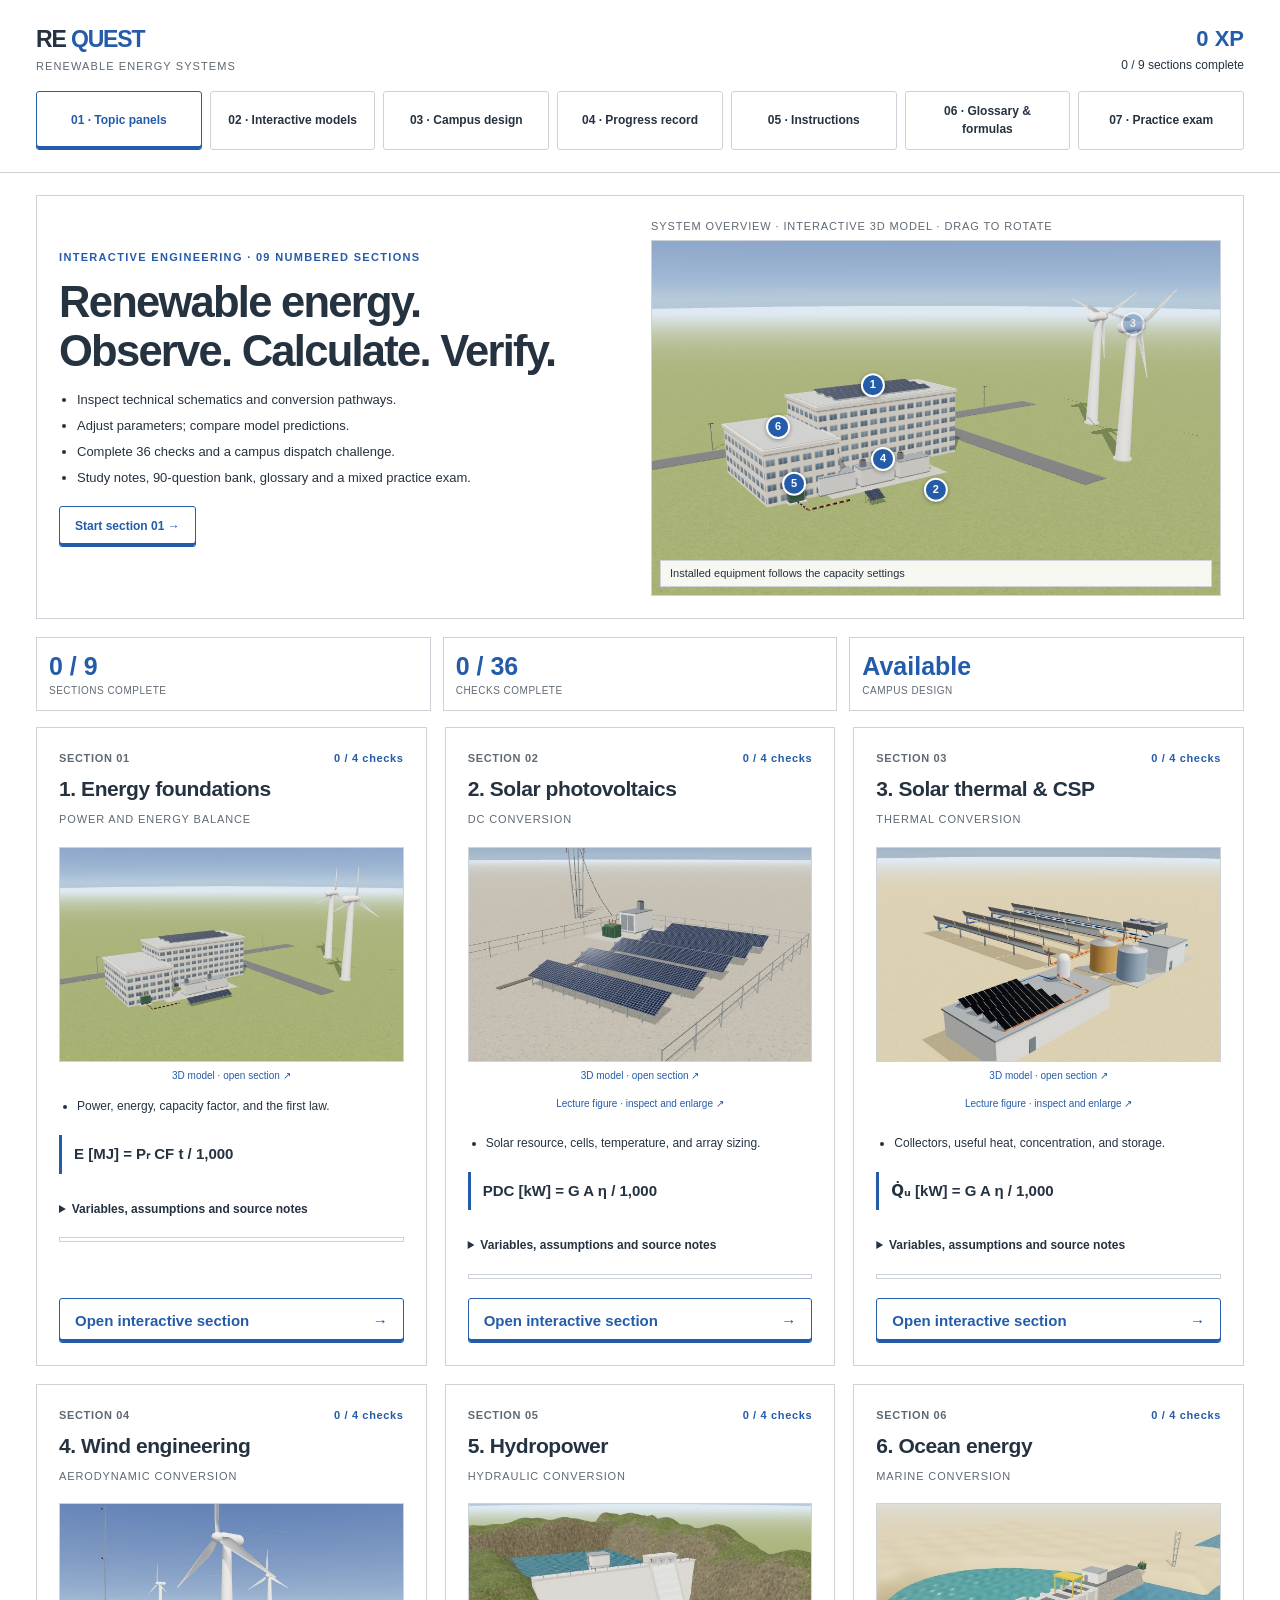
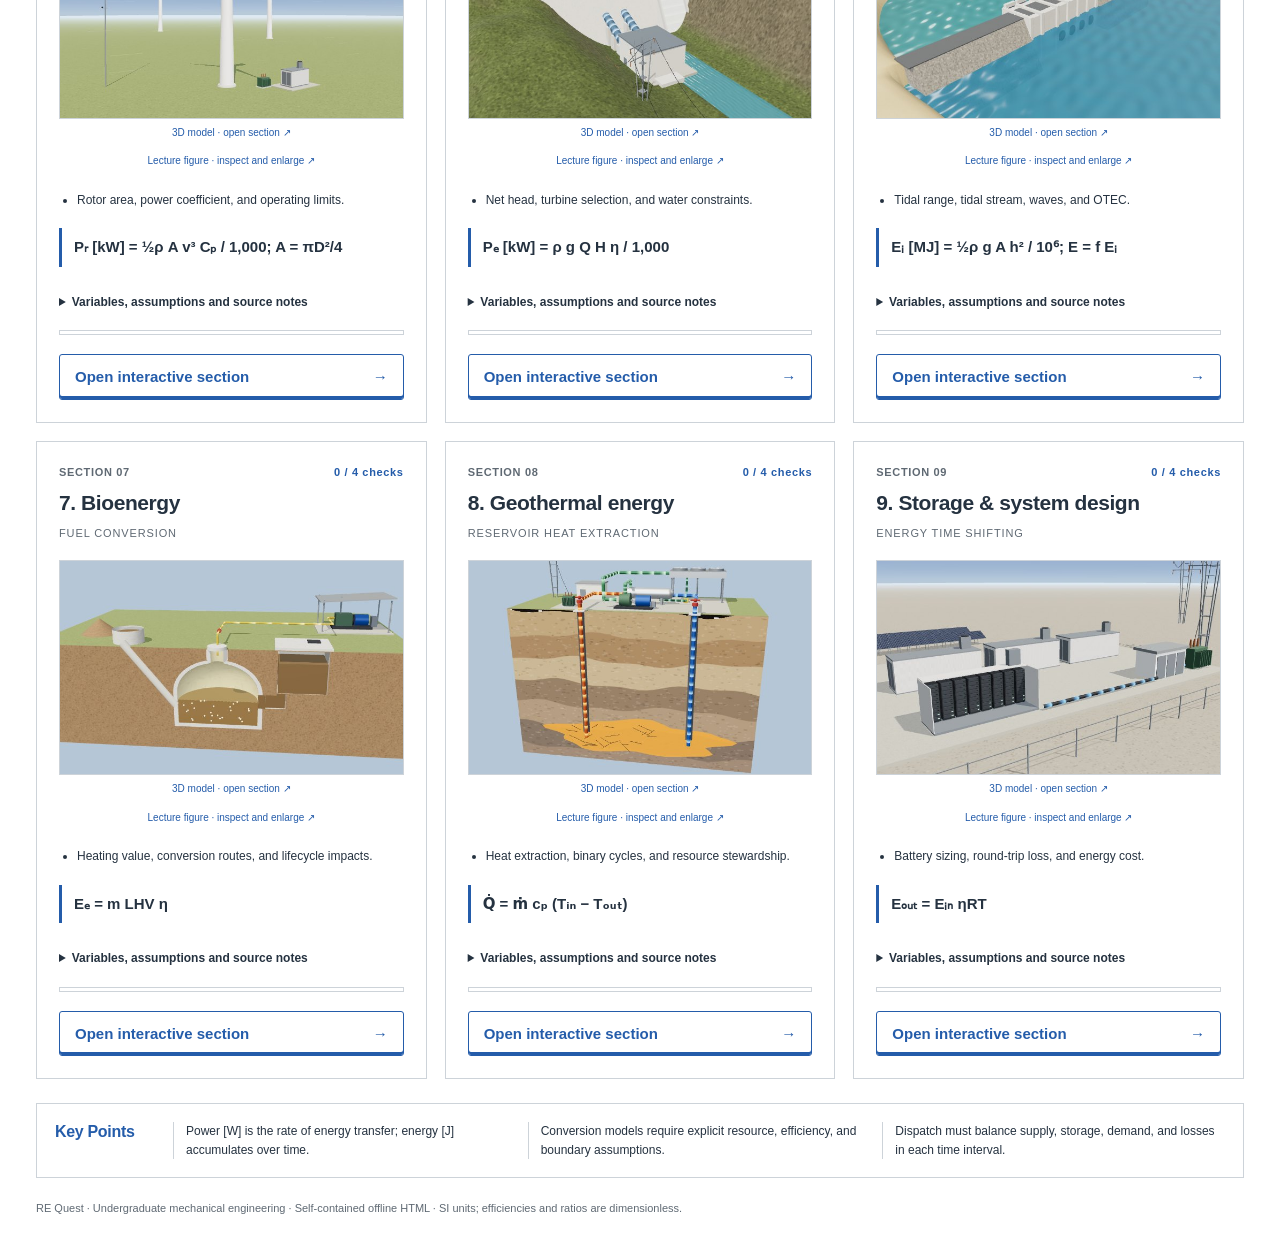
==== commit 92922f6e: "Add interactive 3D plant models and improved response charts - Real-time WebGL models for all nine s" ====
--- a/renewable-energy-quest.html
+++ b/renewable-energy-quest.html
@@ -227,4 +227,4298 @@
  if(view==='map'){const p=$('.intro .bullets');if(p&&!$('#enrichNote'))p.insertAdjacentHTML('beforeend','<li id="enrichNote">Study notes, 90-question bank, glossary and a mixed practice exam.</li>')}};
 render();
 </script>
+<style>
+.re3d-view{position:relative;width:100%;aspect-ratio:16/9;border:1px solid var(--line);background:#dfe9f1;overflow:hidden}
+.re3d-view.hero{aspect-ratio:16/10}
+.re3d-canvas{display:block;width:100%;height:100%;cursor:grab;outline-offset:-3px}
+.re3d-canvas:active{cursor:grabbing}
+.re3d-labels{position:absolute;inset:0;pointer-events:none;overflow:hidden}
+.re3d-dot{position:absolute;left:0;top:0;width:24px;height:24px;padding:0;border-radius:50%;border:2px solid #fff;background:var(--blue);color:#fff;font-size:11px;font-weight:700;line-height:1;pointer-events:auto;box-shadow:0 1px 4px rgba(0,0,0,.35)}
+.re3d-dot:hover{color:#fff;border-color:#fff;background:#173f7a}
+.re3d-dot.active{background:var(--orange);width:28px;height:28px}
+.re3d-status{position:absolute;left:8px;right:8px;bottom:8px;padding:5px 9px;font-size:11px;line-height:1.4;color:var(--ink);background:rgba(255,255,255,.9);border:1px solid var(--line);pointer-events:none}
+.re3d-status:empty{display:none}
+.re3d-tools{display:flex;flex-wrap:wrap;gap:6px;margin:10px 0 0}
+.re3d-tools button{font-size:11px;padding:6px 10px}
+.re3d-tools button[aria-pressed="true"]{border-color:var(--blue);color:var(--blue);box-shadow:inset 0 -3px var(--blue)}
+.re3d-thumb{display:block;width:100%;padding:0;border:0;background:#fff;box-shadow:none;margin:4px 0 0}
+.re3d-thumb img{display:block;width:100%;aspect-ratio:16/10;object-fit:cover;border:1px solid var(--line)}
+.re3d-thumb small{display:block;font-size:10px;font-weight:400;color:var(--blue);text-align:center;margin-top:6px}
+.re3d-thumb:hover img{border-color:var(--blue)}
+.lecture-preview.compact{padding:0}
+.lecture-preview.compact svg{display:none}
+.lecture-preview.compact small{margin-top:0}
+@media(max-width:720px){.re3d-view,.re3d-view.hero{aspect-ratio:4/3}}
+@media print{.re3d-tools,.re3d-dot,.re3d-status{display:none!important}}
+</style>
+<script>
+/* three.js r187, MIT License, Copyright 2010-2026 three.js authors; bundled with RE Quest 3D scene code. */
+(()=>{var E0=Object.defineProperty;var T0=(s,t)=>{for(var e in t)E0(s,e,{get:t[e],enumerable:!0})};var ct={};T0(ct,{ACESFilmicToneMapping:()=>wa,AddEquation:()=>cs,AddOperation:()=>hf,AdditiveAnimationBlendMode:()=>Su,AdditiveBlending:()=>su,AgXToneMapping:()=>fu,AlphaFormat:()=>vu,AlwaysCompare:()=>Tu,AlwaysDepth:()=>co,AlwaysStencilFunc:()=>_f,AmbientLight:()=>tl,AnimationAction:()=>hl,AnimationClip:()=>rs,AnimationLoader:()=>xh,AnimationMixer:()=>Ih,AnimationObjectGroup:()=>Ph,AnimationUtils:()=>_h,ArcCurve:()=>Co,ArrayCamera:()=>al,ArrowHelper:()=>jh,AttachedBindMode:()=>$c,Audio:()=>ll,AudioAnalyser:()=>Ch,AudioContext:()=>Sa,AudioListener:()=>Ah,AudioLoader:()=>Th,AxesHelper:()=>Qh,BackSide:()=>Xe,BasicDepthPacking:()=>mf,BasicShadowMap:()=>bm,BatchedMesh:()=>bo,BezierInterpolant:()=>$o,Bone:()=>Qr,BooleanKeyframeTrack:()=>pi,Box2:()=>ul,Box3:()=>qe,Box3Helper:()=>Kh,BoxGeometry:()=>zn,BoxHelper:()=>Jh,BufferAttribute:()=>Ee,BufferGeometry:()=>Kt,BufferGeometryLoader:()=>rl,ByteType:()=>gu,Cache:()=>jn,Camera:()=>er,CameraHelper:()=>Zh,CanvasTexture:()=>na,CapsuleGeometry:()=>Gs,CatmullRomCurve3:()=>Ws,CineonToneMapping:()=>uu,CircleGeometry:()=>Vs,ClampToEdgeWrapping:()=>gn,Clock:()=>Oh,Color:()=>wt,ColorKeyframeTrack:()=>_a,ColorManagement:()=>re,Compatibility:()=>ug,CompressedArrayTexture:()=>fh,CompressedCubeTexture:()=>ph,CompressedTexture:()=>ks,CompressedTextureLoader:()=>yh,ConeGeometry:()=>ra,ConstantAlphaFactor:()=>of,ConstantColorFactor:()=>rf,Controls:()=>Ea,CubeCamera:()=>rr,CubeDepthTexture:()=>ia,CubeReflectionMapping:()=>gi,CubeRefractionMapping:()=>hs,CubeTexture:()=>ts,CubeTextureLoader:()=>vh,CubicBezierCurve:()=>aa,CubicBezierCurve3:()=>Po,CubicInterpolant:()=>Jo,CullFaceBack:()=>iu,CullFaceFront:()=>Vd,CullFaceFrontBack:()=>Sm,CullFaceNone:()=>Gd,Curve:()=>An,CurvePath:()=>qs,CustomBlending:()=>Wd,CustomToneMapping:()=>du,CylinderGeometry:()=>es,Cylindrical:()=>Bh,Data3DTexture:()=>Ns,DataArrayTexture:()=>Ds,DataTexture:()=>_n,DataTextureLoader:()=>Mh,DataUtils:()=>nh,DecrementStencilOp:()=>Vm,DecrementWrapStencilOp:()=>Wm,DefaultLoadingManager:()=>Cf,DepthFormat:()=>ci,DepthStencilFormat:()=>_i,DepthTexture:()=>di,DetachedBindMode:()=>uf,DirectionalLight:()=>sr,DirectionalLightHelper:()=>Yh,DiscreteInterpolant:()=>Ko,DodecahedronGeometry:()=>Ao,DoubleSide:()=>ni,DstAlphaFactor:()=>Qd,DstColorFactor:()=>ef,DynamicCopyUsage:()=>rg,DynamicDrawUsage:()=>Qm,DynamicReadUsage:()=>ng,EdgesGeometry:()=>Ro,EllipseCurve:()=>Hs,EqualCompare:()=>vf,EqualDepth:()=>uo,EqualStencilFunc:()=>Zm,EquirectangularReflectionMapping:()=>Aa,EquirectangularRefractionMapping:()=>Ra,Euler:()=>Bn,EventDispatcher:()=>wn,ExternalTexture:()=>sa,ExtrudeGeometry:()=>No,FileLoader:()=>Gn,Float16BufferAttribute:()=>lh,Float32BufferAttribute:()=>Ct,FloatType:()=>un,Fog:()=>Os,FogExp2:()=>xo,FramebufferTexture:()=>dh,FrontSide:()=>Fi,Frustum:()=>ui,FrustumArray:()=>ta,GLBufferAttribute:()=>Fh,GLSL1:()=>og,GLSL3:()=>wu,GreaterCompare:()=>Mf,GreaterDepth:()=>po,GreaterEqualCompare:()=>Eu,GreaterEqualDepth:()=>fo,GreaterEqualStencilFunc:()=>jm,GreaterStencilFunc:()=>Km,GridHelper:()=>Xh,Group:()=>hn,HTMLTexture:()=>mh,HalfFloatType:()=>Hn,HemisphereLight:()=>Qs,HemisphereLightHelper:()=>Wh,IcosahedronGeometry:()=>Uo,ImageBitmapLoader:()=>Eh,ImageLoader:()=>as,ImageUtils:()=>_o,IncrementStencilOp:()=>Gm,IncrementWrapStencilOp:()=>Hm,InstancedBufferAttribute:()=>Ii,InstancedBufferGeometry:()=>sl,InstancedInterleavedBuffer:()=>Uh,InstancedMesh:()=>zs,Int16BufferAttribute:()=>ah,Int32BufferAttribute:()=>oh,Int8BufferAttribute:()=>ih,IntType:()=>fl,InterleavedBuffer:()=>Bs,InterleavedBufferAttribute:()=>Qi,Interpolant:()=>Di,InterpolateBezier:()=>jc,InterpolateDiscrete:()=>Hr,InterpolateLinear:()=>go,InterpolateSmooth:()=>io,InterpolationSamplingMode:()=>hg,InterpolationSamplingType:()=>cg,InvertStencilOp:()=>Xm,KeepStencilOp:()=>so,KeyframeTrack:()=>yn,LOD:()=>vo,LatheGeometry:()=>Fo,Layers:()=>Us,LessCompare:()=>yf,LessDepth:()=>ho,LessEqualCompare:()=>bu,LessEqualDepth:()=>Is,LessEqualStencilFunc:()=>Jm,LessStencilFunc:()=>Ym,Light:()=>ei,LightProbe:()=>nl,LightShadow:()=>tr,Line:()=>ti,Line3:()=>kh,LineBasicMaterial:()=>Qe,LineCurve:()=>oa,LineCurve3:()=>Xs,LineDashedMaterial:()=>Zo,LineLoop:()=>Eo,LineSegments:()=>Dn,LinearFilter:()=>Ce,LinearInterpolant:()=>ga,LinearMipMapLinearFilter:()=>Rm,LinearMipMapNearestFilter:()=>Am,LinearMipmapLinearFilter:()=>Vn,LinearMipmapNearestFilter:()=>Ca,LinearSRGBColorSpace:()=>Xr,LinearToneMapping:()=>cu,LinearTransfer:()=>qr,Loader:()=>nn,LoaderUtils:()=>Ma,LoadingManager:()=>ya,LoopOnce:()=>df,LoopPingPong:()=>pf,LoopRepeat:()=>ff,MOUSE:()=>Ni,Material:()=>We,MaterialBlending:()=>Em,MaterialLoader:()=>il,MathUtils:()=>Ru,Matrix2:()=>zh,Matrix3:()=>Jt,Matrix4:()=>qt,MaxEquation:()=>Zd,Mesh:()=>ge,MeshBasicMaterial:()=>hi,MeshDepthMaterial:()=>pa,MeshDistanceMaterial:()=>ma,MeshLambertMaterial:()=>Ks,MeshMatcapMaterial:()=>Yo,MeshNormalMaterial:()=>qo,MeshPhongMaterial:()=>Wo,MeshPhysicalMaterial:()=>ss,MeshStandardMaterial:()=>kn,MeshToonMaterial:()=>Xo,MinEquation:()=>Yd,MirroredRepeatWrapping:()=>Vr,MixOperation:()=>cf,MultiplyBlending:()=>au,MultiplyOperation:()=>Ta,NearestFilter:()=>Ue,NearestMipMapLinearFilter:()=>wm,NearestMipMapNearestFilter:()=>Tm,NearestMipmapLinearFilter:()=>cr,NearestMipmapNearestFilter:()=>mu,NeutralToneMapping:()=>pu,NeverCompare:()=>xf,NeverDepth:()=>lo,NeverStencilFunc:()=>qm,NoBlending:()=>ls,NoColorSpace:()=>Wn,NoNormalPacking:()=>Fm,NoToneMapping:()=>ii,NormalAnimationBlendMode:()=>Jl,NormalBlending:()=>lr,NormalGAPacking:()=>Bm,NormalRGPacking:()=>Om,NotEqualCompare:()=>Sf,NotEqualDepth:()=>mo,NotEqualStencilFunc:()=>$m,NumberKeyframeTrack:()=>$s,Object3D:()=>de,ObjectLoader:()=>bh,ObjectSpaceNormalMap:()=>gf,OctahedronGeometry:()=>da,OneFactor:()=>Kd,OneMinusConstantAlphaFactor:()=>lf,OneMinusConstantColorFactor:()=>af,OneMinusDstAlphaFactor:()=>tf,OneMinusDstColorFactor:()=>nf,OneMinusSrcAlphaFactor:()=>lu,OneMinusSrcColorFactor:()=>jd,OrthographicCamera:()=>ir,PCFShadowMap:()=>os,PCFSoftShadowMap:()=>Hd,PMREMGenerator:()=>dr,Path:()=>ns,PerspectiveCamera:()=>Be,Plane:()=>En,PlaneGeometry:()=>Zs,PlaneHelper:()=>$h,PointLight:()=>nr,PointLightHelper:()=>Hh,Points:()=>To,PointsMaterial:()=>ea,PolarGridHelper:()=>qh,PolyhedronGeometry:()=>Li,PositionalAudio:()=>Rh,PropertyBinding:()=>Me,PropertyMixer:()=>cl,QuadraticBezierCurve:()=>la,QuadraticBezierCurve3:()=>ca,Quaternion:()=>ze,QuaternionKeyframeTrack:()=>js,QuaternionLinearInterpolant:()=>jo,R11_EAC_Format:()=>wl,RED_GREEN_RGTC2_Format:()=>Fa,RED_RGTC1_Format:()=>ql,REVISION:()=>kd,RG11_EAC_Format:()=>Ua,RGBADepthPacking:()=>Dm,RGBAFormat:()=>xn,RGBAIntegerFormat:()=>xl,RGBA_ASTC_10x10_Format:()=>kl,RGBA_ASTC_10x5_Format:()=>Ol,RGBA_ASTC_10x6_Format:()=>Bl,RGBA_ASTC_10x8_Format:()=>zl,RGBA_ASTC_12x10_Format:()=>Gl,RGBA_ASTC_12x12_Format:()=>Vl,RGBA_ASTC_4x4_Format:()=>Cl,RGBA_ASTC_5x4_Format:()=>Pl,RGBA_ASTC_5x5_Format:()=>Il,RGBA_ASTC_6x5_Format:()=>Ll,RGBA_ASTC_6x6_Format:()=>Dl,RGBA_ASTC_8x5_Format:()=>Nl,RGBA_ASTC_8x6_Format:()=>Ul,RGBA_ASTC_8x8_Format:()=>Fl,RGBA_BPTC_Format:()=>Hl,RGBA_ETC2_EAC_Format:()=>Tl,RGBA_PVRTC_2BPPV1_Format:()=>Sl,RGBA_PVRTC_4BPPV1_Format:()=>Ml,RGBA_S3TC_DXT1_Format:()=>La,RGBA_S3TC_DXT3_Format:()=>Da,RGBA_S3TC_DXT5_Format:()=>Na,RGBDepthPacking:()=>Nm,RGBFormat:()=>Mu,RGBIntegerFormat:()=>Cm,RGB_BPTC_SIGNED_Format:()=>Wl,RGB_BPTC_UNSIGNED_Format:()=>Xl,RGB_ETC1_Format:()=>bl,RGB_ETC2_Format:()=>El,RGB_PVRTC_2BPPV1_Format:()=>vl,RGB_PVRTC_4BPPV1_Format:()=>yl,RGB_S3TC_DXT1_Format:()=>Ia,RGDepthPacking:()=>Um,RGFormat:()=>Oi,RGIntegerFormat:()=>_l,RawShaderMaterial:()=>fa,Ray:()=>Qn,Raycaster:()=>ba,RectAreaLight:()=>el,RedFormat:()=>gl,RedIntegerFormat:()=>Pa,ReinhardToneMapping:()=>hu,RenderObjectRefreshType:()=>dg,RenderTarget:()=>Jr,RenderTarget3D:()=>Lh,RepeatWrapping:()=>Ki,ReplaceStencilOp:()=>km,ReverseSubtractEquation:()=>qd,RingGeometry:()=>Oo,SIGNED_R11_EAC_Format:()=>Al,SIGNED_RED_GREEN_RGTC2_Format:()=>Zl,SIGNED_RED_RGTC1_Format:()=>Yl,SIGNED_RG11_EAC_Format:()=>Rl,SRGBColorSpace:()=>en,SRGBTransfer:()=>xe,Scene:()=>Pi,ShaderChunk:()=>ee,ShaderLib:()=>si,ShaderMaterial:()=>Rn,ShadowMaterial:()=>Ho,Shape:()=>is,ShapeGeometry:()=>Bo,ShapePath:()=>tu,ShapeUtils:()=>On,ShortType:()=>_u,Skeleton:()=>So,SkeletonHelper:()=>Vh,SkinnedMesh:()=>Mo,Source:()=>Qc,Sphere:()=>He,SphereGeometry:()=>fi,Spherical:()=>ar,SphericalHarmonics3:()=>va,SplineCurve:()=>ha,SpotLight:()=>Qo,SpotLightHelper:()=>Gh,Sprite:()=>yo,SpriteMaterial:()=>jr,SrcAlphaFactor:()=>ou,SrcAlphaSaturateFactor:()=>sf,SrcColorFactor:()=>$d,StaticCopyUsage:()=>sg,StaticDrawUsage:()=>Kl,StaticReadUsage:()=>eg,StereoCamera:()=>wh,StreamCopyUsage:()=>ag,StreamDrawUsage:()=>tg,StreamReadUsage:()=>ig,StringKeyframeTrack:()=>mi,SubtractEquation:()=>Xd,SubtractiveBlending:()=>ru,TOUCH:()=>Ui,TangentSpaceNormalMap:()=>xi,TetrahedronGeometry:()=>zo,Texture:()=>Fe,TextureLoader:()=>Sh,TextureSource:()=>Ln,TextureUtils:()=>eu,Timer:()=>ol,TimestampQuery:()=>lg,TorusGeometry:()=>ko,TorusKnotGeometry:()=>Go,Triangle:()=>$n,TriangleFanDrawMode:()=>Lm,TriangleStripDrawMode:()=>Im,TrianglesDrawMode:()=>Pm,TubeGeometry:()=>Js,UVMapping:()=>dl,Uint16BufferAttribute:()=>Kr,Uint32BufferAttribute:()=>$r,Uint8BufferAttribute:()=>sh,Uint8ClampedBufferAttribute:()=>rh,Uniform:()=>Dh,UniformsGroup:()=>Nh,UniformsLib:()=>Et,UniformsUtils:()=>Rf,UnsignedByteType:()=>vn,UnsignedInt101111Type:()=>yu,UnsignedInt248Type:()=>us,UnsignedInt5999Type:()=>xu,UnsignedIntType:()=>Nn,UnsignedShort4444Type:()=>pl,UnsignedShort5551Type:()=>ml,UnsignedShortType:()=>hr,VSMShadowMap:()=>or,Vector2:()=>$,Vector3:()=>I,Vector4:()=>Se,VectorKeyframeTrack:()=>xa,VideoFrameTexture:()=>uh,VideoTexture:()=>wo,WebGL3DRenderTarget:()=>eh,WebGLArrayRenderTarget:()=>th,WebGLCoordinateSystem:()=>Tn,WebGLCubeRenderTarget:()=>Ba,WebGLRenderTarget:()=>dn,WebGLRenderer:()=>Ql,WebGLUtils:()=>a0,WebGPUCoordinateSystem:()=>$i,WebXRController:()=>Fs,WireframeGeometry:()=>Vo,WrapAroundEnding:()=>Wr,ZeroCurvatureEnding:()=>Zi,ZeroFactor:()=>Jd,ZeroSlopeEnding:()=>Ji,ZeroStencilOp:()=>zm,createCanvasElement:()=>bf,error:()=>zt,getConsoleFunction:()=>mg,log:()=>Zr,setConsoleFunction:()=>pg,warn:()=>Mt,warnOnce:()=>li});var kd="187",Ni={LEFT:0,MIDDLE:1,RIGHT:2,ROTATE:0,DOLLY:1,PAN:2},Ui={ROTATE:0,PAN:1,DOLLY_PAN:2,DOLLY_ROTATE:3},Gd=0,iu=1,Vd=2,Sm=3,bm=0,os=1,Hd=2,or=3,Fi=0,Xe=1,ni=2,ls=0,lr=1,su=2,ru=3,au=4,Wd=5,Em=6,cs=100,Xd=101,qd=102,Yd=103,Zd=104,Jd=200,Kd=201,$d=202,jd=203,ou=204,lu=205,Qd=206,tf=207,ef=208,nf=209,sf=210,rf=211,af=212,of=213,lf=214,lo=0,co=1,ho=2,Is=3,uo=4,fo=5,po=6,mo=7,Ta=0,cf=1,hf=2,ii=0,cu=1,hu=2,uu=3,wa=4,du=5,fu=6,pu=7,$c="attached",uf="detached",dl=300,gi=301,hs=302,Aa=303,Ra=304,Ki=1e3,gn=1001,Vr=1002,Ue=1003,mu=1004,Tm=1004,cr=1005,wm=1005,Ce=1006,Ca=1007,Am=1007,Vn=1008,Rm=1008,vn=1009,gu=1010,_u=1011,hr=1012,fl=1013,Nn=1014,un=1015,Hn=1016,pl=1017,ml=1018,us=1020,xu=35902,yu=35899,vu=1021,Mu=1022,xn=1023,ci=1026,_i=1027,gl=1028,Pa=1029,Oi=1030,_l=1031,Cm=1032,xl=1033,Ia=33776,La=33777,Da=33778,Na=33779,yl=35840,vl=35841,Ml=35842,Sl=35843,bl=36196,El=37492,Tl=37496,wl=37488,Al=37489,Ua=37490,Rl=37491,Cl=37808,Pl=37809,Il=37810,Ll=37811,Dl=37812,Nl=37813,Ul=37814,Fl=37815,Ol=37816,Bl=37817,zl=37818,kl=37819,Gl=37820,Vl=37821,Hl=36492,Wl=36494,Xl=36495,ql=36283,Yl=36284,Fa=36285,Zl=36286,df=2200,ff=2201,pf=2202,Hr=2300,go=2301,io=2302,jc=2303,Zi=2400,Ji=2401,Wr=2402,Jl=2500,Su=2501,Pm=0,Im=1,Lm=2,mf=3200,Dm=3201,Nm=3202,Um=3203,xi=0,gf=1,Wn="",en="srgb",Xr="srgb-linear",qr="linear",xe="srgb",Fm="",Om="rg",Bm="ga",zm=0,so=7680,km=7681,Gm=7682,Vm=7683,Hm=34055,Wm=34056,Xm=5386,qm=512,Ym=513,Zm=514,Jm=515,Km=516,$m=517,jm=518,_f=519,xf=512,yf=513,vf=514,bu=515,Mf=516,Sf=517,Eu=518,Tu=519,Kl=35044,Qm=35048,tg=35040,eg=35045,ng=35049,ig=35041,sg=35046,rg=35050,ag=35042,og="100",wu="300 es",Tn=2e3,$i=2001,lg={COMPUTE:"compute",RENDER:"render"},cg={PERSPECTIVE:"perspective",LINEAR:"linear",FLAT:"flat"},hg={NORMAL:"normal",CENTROID:"centroid",SAMPLE:"sample",FIRST:"first",EITHER:"either"},ug={TEXTURE_COMPARE:"depthTextureCompare"},dg={NONE:0,SHARED:1,FULL:2};function w0(s){for(let t=s.length-1;t>=0;--t)if(s[t]>=65535)return!0;return!1}var A0={Int8Array,Uint8Array,Uint8ClampedArray,Int16Array,Uint16Array,Int32Array,Uint32Array,Float32Array,Float64Array};function zr(s,t){return new A0[s](t)}function fg(s){return ArrayBuffer.isView(s)&&!(s instanceof DataView)}function Yr(s){return document.createElementNS("http://www.w3.org/1999/xhtml",s)}function bf(){let s=Yr("canvas");return s.style.display="block",s}var lp={},ji=null;function pg(s){ji=s}function mg(){return ji}function Zr(...s){let t="THREE."+s.shift();ji?ji("log",t,...s):console.log(t,...s)}function gg(s){let t=s[0];if(typeof t=="string"&&t.startsWith("TSL:")){let e=s[1];e&&e.isStackTrace?s[0]+=" "+e.getLocation():s[1]='Stack trace not available. Enable "THREE.Node.captureStackTrace" to capture stack traces.'}return s}function Mt(...s){s=gg(s);let t="THREE."+s.shift();if(ji)ji("warn",t,...s);else{let e=s[0];e&&e.isStackTrace?console.warn(e.getError(t)):console.warn(t,...s)}}function zt(...s){s=gg(s);let t="THREE."+s.shift();if(ji)ji("error",t,...s);else{let e=s[0];e&&e.isStackTrace?console.error(e.getError(t)):console.error(t,...s)}}function li(...s){let t=s.join(" ");t in lp||(lp[t]=!0,Mt(...s))}function _g(s,t,e){return new Promise(function(n,i){function r(){switch(s.clientWaitSync(t,s.SYNC_FLUSH_COMMANDS_BIT,0)){case s.WAIT_FAILED:i();break;case s.TIMEOUT_EXPIRED:setTimeout(r,e);break;default:n()}}setTimeout(r,e)})}var xg={[lo]:lo,[ho]:po,[uo]:uo,[Is]:fo,[co]:co,[po]:ho,[mo]:mo,[fo]:Is},wn=class{addEventListener(t,e){this._listeners===void 0&&(this._listeners={});let n=this._listeners;n[t]===void 0&&(n[t]=[]),n[t].indexOf(e)===-1&&n[t].push(e)}hasEventListener(t,e){let n=this._listeners;return n===void 0?!1:n[t]!==void 0&&n[t].indexOf(e)!==-1}removeEventListener(t,e){let n=this._listeners;if(n===void 0)return;let i=n[t];if(i!==void 0){let r=i.indexOf(e);r!==-1&&i.splice(r,1)}}dispatchEvent(t){let e=this._listeners;if(e===void 0)return;let n=e[t.type];if(n!==void 0){t.target=this;let i=n.slice(0);for(let r=0,a=i.length;r<a;r++)i[r].call(this,t);t.target=null}}},an=["00","01","02","03","04","05","06","07","08","09","0a","0b","0c","0d","0e","0f","10","11","12","13","14","15","16","17","18","19","1a","1b","1c","1d","1e","1f","20","21","22","23","24","25","26","27","28","29","2a","2b","2c","2d","2e","2f","30","31","32","33","34","35","36","37","38","39","3a","3b","3c","3d","3e","3f","40","41","42","43","44","45","46","47","48","49","4a","4b","4c","4d","4e","4f","50","51","52","53","54","55","56","57","58","59","5a","5b","5c","5d","5e","5f","60","61","62","63","64","65","66","67","68","69","6a","6b","6c","6d","6e","6f","70","71","72","73","74","75","76","77","78","79","7a","7b","7c","7d","7e","7f","80","81","82","83","84","85","86","87","88","89","8a","8b","8c","8d","8e","8f","90","91","92","93","94","95","96","97","98","99","9a","9b","9c","9d","9e","9f","a0","a1","a2","a3","a4","a5","a6","a7","a8","a9","aa","ab","ac","ad","ae","af","b0","b1","b2","b3","b4","b5","b6","b7","b8","b9","ba","bb","bc","bd","be","bf","c0","c1","c2","c3","c4","c5","c6","c7","c8","c9","ca","cb","cc","cd","ce","cf","d0","d1","d2","d3","d4","d5","d6","d7","d8","d9","da","db","dc","dd","de","df","e0","e1","e2","e3","e4","e5","e6","e7","e8","e9","ea","eb","ec","ed","ee","ef","f0","f1","f2","f3","f4","f5","f6","f7","f8","f9","fa","fb","fc","fd","fe","ff"],cp=1234567,Ps=Math.PI/180,Ls=180/Math.PI;function Xn(){let s=Math.random()*4294967295|0,t=Math.random()*4294967295|0,e=Math.random()*4294967295|0,n=Math.random()*4294967295|0;return(an[s&255]+an[s>>8&255]+an[s>>16&255]+an[s>>24&255]+"-"+an[t&255]+an[t>>8&255]+"-"+an[t>>16&15|64]+an[t>>24&255]+"-"+an[e&63|128]+an[e>>8&255]+"-"+an[e>>16&255]+an[e>>24&255]+an[n&255]+an[n>>8&255]+an[n>>16&255]+an[n>>24&255]).toLowerCase()}function Xt(s,t,e){return Math.max(t,Math.min(e,s))}function Ef(s,t){return(s%t+t)%t}function R0(s,t,e,n,i){return n+(s-t)*(i-n)/(e-t)}function C0(s,t,e){return s!==t?(e-s)/(t-s):0}function ro(s,t,e){return(1-e)*s+e*t}function P0(s,t,e,n){return ro(s,t,1-Math.exp(-e*n))}function I0(s,t=1){return t-Math.abs(Ef(s,t*2)-t)}function L0(s,t,e){return s<=t?0:s>=e?1:(s=(s-t)/(e-t),s*s*(3-2*s))}function D0(s,t,e){return s<=t?0:s>=e?1:(s=(s-t)/(e-t),s*s*s*(s*(s*6-15)+10))}function N0(s,t){return s+Math.floor(Math.random()*(t-s+1))}function U0(s,t){return s+Math.random()*(t-s)}function F0(s){return s*(.5-Math.random())}function O0(s){s!==void 0&&(cp=s);let t=cp+=1831565813;return t=Math.imul(t^t>>>15,t|1),t^=t+Math.imul(t^t>>>7,t|61),((t^t>>>14)>>>0)/4294967296}function B0(s){return s*Ps}function z0(s){return s*Ls}function k0(s){return s>0&&Number.isInteger(s)&&2**Math.round(Math.log2(s))===s}function G0(s){return Math.pow(2,Math.ceil(Math.log(s)/Math.LN2))}function Tf(s){return Math.pow(2,Math.floor(Math.log(s)/Math.LN2))}function V0(s,t,e,n,i){let r=Math.cos,a=Math.sin,o=r(e/2),l=a(e/2),c=r((t+n)/2),h=a((t+n)/2),u=r((t-n)/2),d=a((t-n)/2),f=r((n-t)/2),p=a((n-t)/2);switch(i){case"XYX":s.set(o*h,l*u,l*d,o*c);break;case"YZY":s.set(l*d,o*h,l*u,o*c);break;case"ZXZ":s.set(l*u,l*d,o*h,o*c);break;case"XZX":s.set(o*h,l*p,l*f,o*c);break;case"YXY":s.set(l*f,o*h,l*p,o*c);break;case"ZYZ":s.set(l*p,l*f,o*h,o*c);break;default:Mt("MathUtils: .setQuaternionFromProperEuler() encountered an unknown order: "+i)}}function Au(s){switch(s.constructor){case Uint32Array:return 4294967295;case Uint16Array:return 65535;case Uint8Array:case Uint8ClampedArray:return 255;case Int32Array:return 2147483647;case Int16Array:return 32767;case Int8Array:return 127;default:return}}function Cs(s,t){if(t.constructor===Float32Array)return s;let e=Au(t);if(e===void 0)throw new Error("THREE.MathUtils: Invalid component type.");return Math.max(s/e,-1)}function cn(s,t){if(t.constructor===Float32Array)return s;let e=Au(t);if(e===void 0)throw new Error("THREE.MathUtils: Invalid component type.");return Math.round(s*e)}var Ru={DEG2RAD:Ps,RAD2DEG:Ls,generateUUID:Xn,clamp:Xt,euclideanModulo:Ef,mapLinear:R0,inverseLerp:C0,lerp:ro,damp:P0,pingpong:I0,smoothstep:L0,smootherstep:D0,randInt:N0,randFloat:U0,randFloatSpread:F0,seededRandom:O0,degToRad:B0,radToDeg:z0,isPowerOfTwo:k0,ceilPowerOfTwo:G0,floorPowerOfTwo:Tf,setQuaternionFromProperEuler:V0,normalize:cn,denormalize:Cs},Lf=class Lf{constructor(t=0,e=0){this.x=t,this.y=e}get width(){return this.x}set width(t){this.x=t}get height(){return this.y}set height(t){this.y=t}set(t,e){return this.x=t,this.y=e,this}setScalar(t){return this.x=t,this.y=t,this}setX(t){return this.x=t,this}setY(t){return this.y=t,this}setComponent(t,e){switch(t){case 0:this.x=e;break;case 1:this.y=e;break;default:throw new Error("THREE.Vector2: index is out of range: "+t)}return this}getComponent(t){switch(t){case 0:return this.x;case 1:return this.y;default:throw new Error("THREE.Vector2: index is out of range: "+t)}}clone(){return new this.constructor(this.x,this.y)}copy(t){return this.x=t.x,this.y=t.y,this}add(t){return this.x+=t.x,this.y+=t.y,this}addScalar(t){return this.x+=t,this.y+=t,this}addVectors(t,e){return this.x=t.x+e.x,this.y=t.y+e.y,this}addScaledVector(t,e){return this.x+=t.x*e,this.y+=t.y*e,this}sub(t){return this.x-=t.x,this.y-=t.y,this}subScalar(t){return this.x-=t,this.y-=t,this}subVectors(t,e){return this.x=t.x-e.x,this.y=t.y-e.y,this}multiply(t){return this.x*=t.x,this.y*=t.y,this}multiplyScalar(t){return this.x*=t,this.y*=t,this}divide(t){return this.x/=t.x,this.y/=t.y,this}divideScalar(t){return this.multiplyScalar(1/t)}applyMatrix3(t){let e=this.x,n=this.y,i=t.elements;return this.x=i[0]*e+i[3]*n+i[6],this.y=i[1]*e+i[4]*n+i[7],this}min(t){return this.x=Math.min(this.x,t.x),this.y=Math.min(this.y,t.y),this}max(t){return this.x=Math.max(this.x,t.x),this.y=Math.max(this.y,t.y),this}clamp(t,e){return this.x=Xt(this.x,t.x,e.x),this.y=Xt(this.y,t.y,e.y),this}clampScalar(t,e){return this.x=Xt(this.x,t,e),this.y=Xt(this.y,t,e),this}clampLength(t,e){let n=this.length();return this.divideScalar(n||1).multiplyScalar(Xt(n,t,e))}floor(){return this.x=Math.floor(this.x),this.y=Math.floor(this.y),this}ceil(){return this.x=Math.ceil(this.x),this.y=Math.ceil(this.y),this}round(){return this.x=Math.round(this.x),this.y=Math.round(this.y),this}roundToZero(){return this.x=Math.trunc(this.x),this.y=Math.trunc(this.y),this}negate(){return this.x=-this.x,this.y=-this.y,this}dot(t){return this.x*t.x+this.y*t.y}cross(t){return this.x*t.y-this.y*t.x}lengthSq(){return this.x*this.x+this.y*this.y}length(){return Math.sqrt(this.x*this.x+this.y*this.y)}manhattanLength(){return Math.abs(this.x)+Math.abs(this.y)}normalize(){return this.divideScalar(this.length()||1)}angle(){return Math.atan2(-this.y,-this.x)+Math.PI}angleTo(t){let e=Math.sqrt(this.lengthSq()*t.lengthSq());if(e===0)return Math.PI/2;let n=this.dot(t)/e;return Math.acos(Xt(n,-1,1))}distanceTo(t){return Math.sqrt(this.distanceToSquared(t))}distanceToSquared(t){let e=this.x-t.x,n=this.y-t.y;return e*e+n*n}manhattanDistanceTo(t){return Math.abs(this.x-t.x)+Math.abs(this.y-t.y)}setLength(t){return this.normalize().multiplyScalar(t)}lerp(t,e){return this.x+=(t.x-this.x)*e,this.y+=(t.y-this.y)*e,this}lerpVectors(t,e,n){return this.x=t.x+(e.x-t.x)*n,this.y=t.y+(e.y-t.y)*n,this}equals(t){return t.x===this.x&&t.y===this.y}fromArray(t,e=0){return this.x=t[e],this.y=t[e+1],this}toArray(t=[],e=0){return t[e]=this.x,t[e+1]=this.y,t}fromBufferAttribute(t,e){return this.x=t.getX(e),this.y=t.getY(e),this}rotateAround(t,e){let n=Math.cos(e),i=Math.sin(e),r=this.x-t.x,a=this.y-t.y;return this.x=r*n-a*i+t.x,this.y=r*i+a*n+t.y,this}random(){return this.x=Math.random(),this.y=Math.random(),this}*[Symbol.iterator](){yield this.x,yield this.y}};Lf.prototype.isVector2=!0;var $=Lf,ze=class{constructor(t=0,e=0,n=0,i=1){this.isQuaternion=!0,this._x=t,this._y=e,this._z=n,this._w=i}static slerpFlat(t,e,n,i,r,a,o){let l=n[i+0],c=n[i+1],h=n[i+2],u=n[i+3],d=r[a+0],f=r[a+1],p=r[a+2],_=r[a+3];if(u!==_||l!==d||c!==f||h!==p){let m=l*d+c*f+h*p+u*_;m<0&&(d=-d,f=-f,p=-p,_=-_,m=-m);let g=1-o;if(m<.9995){let x=Math.acos(m),M=Math.sin(x);g=Math.sin(g*x)/M,o=Math.sin(o*x)/M,l=l*g+d*o,c=c*g+f*o,h=h*g+p*o,u=u*g+_*o}else{l=l*g+d*o,c=c*g+f*o,h=h*g+p*o,u=u*g+_*o;let x=1/Math.sqrt(l*l+c*c+h*h+u*u);l*=x,c*=x,h*=x,u*=x}}t[e]=l,t[e+1]=c,t[e+2]=h,t[e+3]=u}static multiplyQuaternionsFlat(t,e,n,i,r,a){let o=n[i],l=n[i+1],c=n[i+2],h=n[i+3],u=r[a],d=r[a+1],f=r[a+2],p=r[a+3];return t[e]=o*p+h*u+l*f-c*d,t[e+1]=l*p+h*d+c*u-o*f,t[e+2]=c*p+h*f+o*d-l*u,t[e+3]=h*p-o*u-l*d-c*f,t}get x(){return this._x}set x(t){this._x=t,this._onChangeCallback()}get y(){return this._y}set y(t){this._y=t,this._onChangeCallback()}get z(){return this._z}set z(t){this._z=t,this._onChangeCallback()}get w(){return this._w}set w(t){this._w=t,this._onChangeCallback()}set(t,e,n,i){return this._x=t,this._y=e,this._z=n,this._w=i,this._onChangeCallback(),this}clone(){return new this.constructor(this._x,this._y,this._z,this._w)}copy(t){return this._x=t.x,this._y=t.y,this._z=t.z,this._w=t.w,this._onChangeCallback(),this}setFromEuler(t,e=!0){let n=t._x,i=t._y,r=t._z,a=t._order,o=Math.cos,l=Math.sin,c=o(n/2),h=o(i/2),u=o(r/2),d=l(n/2),f=l(i/2),p=l(r/2);switch(a){case"XYZ":this._x=d*h*u+c*f*p,this._y=c*f*u-d*h*p,this._z=c*h*p+d*f*u,this._w=c*h*u-d*f*p;break;case"YXZ":this._x=d*h*u+c*f*p,this._y=c*f*u-d*h*p,this._z=c*h*p-d*f*u,this._w=c*h*u+d*f*p;break;case"ZXY":this._x=d*h*u-c*f*p,this._y=c*f*u+d*h*p,this._z=c*h*p+d*f*u,this._w=c*h*u-d*f*p;break;case"ZYX":this._x=d*h*u-c*f*p,this._y=c*f*u+d*h*p,this._z=c*h*p-d*f*u,this._w=c*h*u+d*f*p;break;case"YZX":this._x=d*h*u+c*f*p,this._y=c*f*u+d*h*p,this._z=c*h*p-d*f*u,this._w=c*h*u-d*f*p;break;case"XZY":this._x=d*h*u-c*f*p,this._y=c*f*u-d*h*p,this._z=c*h*p+d*f*u,this._w=c*h*u+d*f*p;break;default:Mt("Quaternion: .setFromEuler() encountered an unknown order: "+a)}return e===!0&&this._onChangeCallback(),this}setFromAxisAngle(t,e){let n=e/2,i=Math.sin(n);return this._x=t.x*i,this._y=t.y*i,this._z=t.z*i,this._w=Math.cos(n),this._onChangeCallback(),this}setFromRotationMatrix(t){let e=t.elements,n=e[0],i=e[4],r=e[8],a=e[1],o=e[5],l=e[9],c=e[2],h=e[6],u=e[10],d=n+o+u;if(d>0){let f=.5/Math.sqrt(d+1);this._w=.25/f,this._x=(h-l)*f,this._y=(r-c)*f,this._z=(a-i)*f}else if(n>o&&n>u){let f=2*Math.sqrt(1+n-o-u);this._w=(h-l)/f,this._x=.25*f,this._y=(i+a)/f,this._z=(r+c)/f}else if(o>u){let f=2*Math.sqrt(1+o-n-u);this._w=(r-c)/f,this._x=(i+a)/f,this._y=.25*f,this._z=(l+h)/f}else{let f=2*Math.sqrt(1+u-n-o);this._w=(a-i)/f,this._x=(r+c)/f,this._y=(l+h)/f,this._z=.25*f}return this._onChangeCallback(),this}setFromUnitVectors(t,e){let n=t.dot(e)+1;return n<1e-8?(n=0,Math.abs(t.x)>Math.abs(t.z)?(this._x=-t.y,this._y=t.x,this._z=0,this._w=n):(this._x=0,this._y=-t.z,this._z=t.y,this._w=n)):(this._x=t.y*e.z-t.z*e.y,this._y=t.z*e.x-t.x*e.z,this._z=t.x*e.y-t.y*e.x,this._w=n),this.normalize()}angleTo(t){return 2*Math.acos(Math.abs(Xt(this.dot(t),-1,1)))}rotateTowards(t,e){let n=this.angleTo(t);if(n===0)return this;let i=Math.min(1,e/n);return this.slerp(t,i),this}identity(){return this.set(0,0,0,1)}invert(){return this.conjugate()}conjugate(){return this._x*=-1,this._y*=-1,this._z*=-1,this._onChangeCallback(),this}dot(t){return this._x*t._x+this._y*t._y+this._z*t._z+this._w*t._w}lengthSq(){return this._x*this._x+this._y*this._y+this._z*this._z+this._w*this._w}length(){return Math.sqrt(this._x*this._x+this._y*this._y+this._z*this._z+this._w*this._w)}normalize(){let t=this.length();return t===0?(this._x=0,this._y=0,this._z=0,this._w=1):(t=1/t,this._x=this._x*t,this._y=this._y*t,this._z=this._z*t,this._w=this._w*t),this._onChangeCallback(),this}multiply(t){return this.multiplyQuaternions(this,t)}premultiply(t){return this.multiplyQuaternions(t,this)}multiplyQuaternions(t,e){let n=t._x,i=t._y,r=t._z,a=t._w,o=e._x,l=e._y,c=e._z,h=e._w;return this._x=n*h+a*o+i*c-r*l,this._y=i*h+a*l+r*o-n*c,this._z=r*h+a*c+n*l-i*o,this._w=a*h-n*o-i*l-r*c,this._onChangeCallback(),this}slerp(t,e){let n=t._x,i=t._y,r=t._z,a=t._w,o=this.dot(t);o<0&&(n=-n,i=-i,r=-r,a=-a,o=-o);let l=1-e;if(o<.9995){let c=Math.acos(o),h=Math.sin(c);l=Math.sin(l*c)/h,e=Math.sin(e*c)/h,this._x=this._x*l+n*e,this._y=this._y*l+i*e,this._z=this._z*l+r*e,this._w=this._w*l+a*e,this._onChangeCallback()}else this._x=this._x*l+n*e,this._y=this._y*l+i*e,this._z=this._z*l+r*e,this._w=this._w*l+a*e,this.normalize();return this}slerpQuaternions(t,e,n){return this.copy(t).slerp(e,n)}random(){let t=2*Math.PI*Math.random(),e=2*Math.PI*Math.random(),n=Math.random(),i=Math.sqrt(1-n),r=Math.sqrt(n);return this.set(i*Math.sin(t),i*Math.cos(t),r*Math.sin(e),r*Math.cos(e))}equals(t){return t._x===this._x&&t._y===this._y&&t._z===this._z&&t._w===this._w}fromArray(t,e=0){return this._x=t[e],this._y=t[e+1],this._z=t[e+2],this._w=t[e+3],this._onChangeCallback(),this}toArray(t=[],e=0){return t[e]=this._x,t[e+1]=this._y,t[e+2]=this._z,t[e+3]=this._w,t}fromBufferAttribute(t,e){return this._x=t.getX(e),this._y=t.getY(e),this._z=t.getZ(e),this._w=t.getW(e),this._onChangeCallback(),this}toJSON(){return this.toArray()}_onChange(t){return this._onChangeCallback=t,this}_onChangeCallback(){}*[Symbol.iterator](){yield this._x,yield this._y,yield this._z,yield this._w}},Df=class Df{constructor(t=0,e=0,n=0){this.x=t,this.y=e,this.z=n}set(t,e,n){return n===void 0&&(n=this.z),this.x=t,this.y=e,this.z=n,this}setScalar(t){return this.x=t,this.y=t,this.z=t,this}setX(t){return this.x=t,this}setY(t){return this.y=t,this}setZ(t){return this.z=t,this}setComponent(t,e){switch(t){case 0:this.x=e;break;case 1:this.y=e;break;case 2:this.z=e;break;default:throw new Error("THREE.Vector3: index is out of range: "+t)}return this}getComponent(t){switch(t){case 0:return this.x;case 1:return this.y;case 2:return this.z;default:throw new Error("THREE.Vector3: index is out of range: "+t)}}clone(){return new this.constructor(this.x,this.y,this.z)}copy(t){return this.x=t.x,this.y=t.y,this.z=t.z,this}add(t){return this.x+=t.x,this.y+=t.y,this.z+=t.z,this}addScalar(t){return this.x+=t,this.y+=t,this.z+=t,this}addVectors(t,e){return this.x=t.x+e.x,this.y=t.y+e.y,this.z=t.z+e.z,this}addScaledVector(t,e){return this.x+=t.x*e,this.y+=t.y*e,this.z+=t.z*e,this}sub(t){return this.x-=t.x,this.y-=t.y,this.z-=t.z,this}subScalar(t){return this.x-=t,this.y-=t,this.z-=t,this}subVectors(t,e){return this.x=t.x-e.x,this.y=t.y-e.y,this.z=t.z-e.z,this}multiply(t){return this.x*=t.x,this.y*=t.y,this.z*=t.z,this}multiplyScalar(t){return this.x*=t,this.y*=t,this.z*=t,this}multiplyVectors(t,e){return this.x=t.x*e.x,this.y=t.y*e.y,this.z=t.z*e.z,this}applyEuler(t){return this.applyQuaternion(hp.setFromEuler(t))}applyAxisAngle(t,e){return this.applyQuaternion(hp.setFromAxisAngle(t,e))}applyMatrix3(t){let e=this.x,n=this.y,i=this.z,r=t.elements;return this.x=r[0]*e+r[3]*n+r[6]*i,this.y=r[1]*e+r[4]*n+r[7]*i,this.z=r[2]*e+r[5]*n+r[8]*i,this}applyNormalMatrix(t){return this.applyMatrix3(t).normalize()}applyMatrix4(t){let e=this.x,n=this.y,i=this.z,r=t.elements,a=1/(r[3]*e+r[7]*n+r[11]*i+r[15]);return this.x=(r[0]*e+r[4]*n+r[8]*i+r[12])*a,this.y=(r[1]*e+r[5]*n+r[9]*i+r[13])*a,this.z=(r[2]*e+r[6]*n+r[10]*i+r[14])*a,this}applyQuaternion(t){let e=this.x,n=this.y,i=this.z,r=t.x,a=t.y,o=t.z,l=t.w,c=2*(a*i-o*n),h=2*(o*e-r*i),u=2*(r*n-a*e);return this.x=e+l*c+a*u-o*h,this.y=n+l*h+o*c-r*u,this.z=i+l*u+r*h-a*c,this}project(t){return this.applyMatrix4(t.matrixWorldInverse).applyMatrix4(t.projectionMatrix)}unproject(t){return this.applyMatrix4(t.projectionMatrixInverse).applyMatrix4(t.matrixWorld)}transformDirection(t){let e=this.x,n=this.y,i=this.z,r=t.elements;return this.x=r[0]*e+r[4]*n+r[8]*i,this.y=r[1]*e+r[5]*n+r[9]*i,this.z=r[2]*e+r[6]*n+r[10]*i,this.normalize()}divide(t){return this.x/=t.x,this.y/=t.y,this.z/=t.z,this}divideScalar(t){return this.multiplyScalar(1/t)}min(t){return this.x=Math.min(this.x,t.x),this.y=Math.min(this.y,t.y),this.z=Math.min(this.z,t.z),this}max(t){return this.x=Math.max(this.x,t.x),this.y=Math.max(this.y,t.y),this.z=Math.max(this.z,t.z),this}clamp(t,e){return this.x=Xt(this.x,t.x,e.x),this.y=Xt(this.y,t.y,e.y),this.z=Xt(this.z,t.z,e.z),this}clampScalar(t,e){return this.x=Xt(this.x,t,e),this.y=Xt(this.y,t,e),this.z=Xt(this.z,t,e),this}clampLength(t,e){let n=this.length();return this.divideScalar(n||1).multiplyScalar(Xt(n,t,e))}floor(){return this.x=Math.floor(this.x),this.y=Math.floor(this.y),this.z=Math.floor(this.z),this}ceil(){return this.x=Math.ceil(this.x),this.y=Math.ceil(this.y),this.z=Math.ceil(this.z),this}round(){return this.x=Math.round(this.x),this.y=Math.round(this.y),this.z=Math.round(this.z),this}roundToZero(){return this.x=Math.trunc(this.x),this.y=Math.trunc(this.y),this.z=Math.trunc(this.z),this}negate(){return this.x=-this.x,this.y=-this.y,this.z=-this.z,this}dot(t){return this.x*t.x+this.y*t.y+this.z*t.z}lengthSq(){return this.x*this.x+this.y*this.y+this.z*this.z}length(){return Math.sqrt(this.x*this.x+this.y*this.y+this.z*this.z)}manhattanLength(){return Math.abs(this.x)+Math.abs(this.y)+Math.abs(this.z)}normalize(){return this.divideScalar(this.length()||1)}setLength(t){return this.normalize().multiplyScalar(t)}lerp(t,e){return this.x+=(t.x-this.x)*e,this.y+=(t.y-this.y)*e,this.z+=(t.z-this.z)*e,this}lerpVectors(t,e,n){return this.x=t.x+(e.x-t.x)*n,this.y=t.y+(e.y-t.y)*n,this.z=t.z+(e.z-t.z)*n,this}cross(t){return this.crossVectors(this,t)}crossVectors(t,e){let n=t.x,i=t.y,r=t.z,a=e.x,o=e.y,l=e.z;return this.x=i*l-r*o,this.y=r*a-n*l,this.z=n*o-i*a,this}projectOnVector(t){let e=t.lengthSq();if(e===0)return this.set(0,0,0);let n=t.dot(this)/e;return this.copy(t).multiplyScalar(n)}projectOnPlane(t){return Xu.copy(this).projectOnVector(t),this.sub(Xu)}reflect(t){return this.sub(Xu.copy(t).multiplyScalar(2*this.dot(t)))}angleTo(t){let e=Math.sqrt(this.lengthSq()*t.lengthSq());if(e===0)return Math.PI/2;let n=this.dot(t)/e;return Math.acos(Xt(n,-1,1))}distanceTo(t){return Math.sqrt(this.distanceToSquared(t))}distanceToSquared(t){let e=this.x-t.x,n=this.y-t.y,i=this.z-t.z;return e*e+n*n+i*i}manhattanDistanceTo(t){return Math.abs(this.x-t.x)+Math.abs(this.y-t.y)+Math.abs(this.z-t.z)}setFromSpherical(t){return this.setFromSphericalCoords(t.radius,t.phi,t.theta)}setFromSphericalCoords(t,e,n){let i=Math.sin(e)*t;return this.x=i*Math.sin(n),this.y=Math.cos(e)*t,this.z=i*Math.cos(n),this}setFromCylindrical(t){return this.setFromCylindricalCoords(t.radius,t.theta,t.y)}setFromCylindricalCoords(t,e,n){return this.x=t*Math.sin(e),this.y=n,this.z=t*Math.cos(e),this}setFromMatrixPosition(t){let e=t.elements;return this.x=e[12],this.y=e[13],this.z=e[14],this}setFromMatrixScale(t){let e=this.setFromMatrixColumn(t,0).length(),n=this.setFromMatrixColumn(t,1).length(),i=this.setFromMatrixColumn(t,2).length();return this.x=e,this.y=n,this.z=i,this}setFromMatrixColumn(t,e){return this.fromArray(t.elements,e*4)}setFromMatrix3Column(t,e){return this.fromArray(t.elements,e*3)}setFromEuler(t){return this.x=t._x,this.y=t._y,this.z=t._z,this}setFromColor(t){return this.x=t.r,this.y=t.g,this.z=t.b,this}equals(t){return t.x===this.x&&t.y===this.y&&t.z===this.z}fromArray(t,e=0){return this.x=t[e],this.y=t[e+1],this.z=t[e+2],this}toArray(t=[],e=0){return t[e]=this.x,t[e+1]=this.y,t[e+2]=this.z,t}fromBufferAttribute(t,e){return this.x=t.getX(e),this.y=t.getY(e),this.z=t.getZ(e),this}random(){return this.x=Math.random(),this.y=Math.random(),this.z=Math.random(),this}randomDirection(){let t=Math.random()*Math.PI*2,e=Math.random()*2-1,n=Math.sqrt(1-e*e);return this.x=n*Math.cos(t),this.y=e,this.z=n*Math.sin(t),this}*[Symbol.iterator](){yield this.x,yield this.y,yield this.z}};Df.prototype.isVector3=!0;var I=Df,Xu=new I,hp=new ze,Nf=class Nf{constructor(t,e,n,i,r,a,o,l,c){this.elements=[1,0,0,0,1,0,0,0,1],t!==void 0&&this.set(t,e,n,i,r,a,o,l,c)}set(t,e,n,i,r,a,o,l,c){let h=this.elements;return h[0]=t,h[1]=i,h[2]=o,h[3]=e,h[4]=r,h[5]=l,h[6]=n,h[7]=a,h[8]=c,this}identity(){return this.set(1,0,0,0,1,0,0,0,1),this}copy(t){let e=this.elements,n=t.elements;return e[0]=n[0],e[1]=n[1],e[2]=n[2],e[3]=n[3],e[4]=n[4],e[5]=n[5],e[6]=n[6],e[7]=n[7],e[8]=n[8],this}extractBasis(t,e,n){return t.setFromMatrix3Column(this,0),e.setFromMatrix3Column(this,1),n.setFromMatrix3Column(this,2),this}setFromMatrix4(t){let e=t.elements;return this.set(e[0],e[4],e[8],e[1],e[5],e[9],e[2],e[6],e[10]),this}multiply(t){return this.multiplyMatrices(this,t)}premultiply(t){return this.multiplyMatrices(t,this)}multiplyMatrices(t,e){let n=t.elements,i=e.elements,r=this.elements,a=n[0],o=n[3],l=n[6],c=n[1],h=n[4],u=n[7],d=n[2],f=n[5],p=n[8],_=i[0],m=i[3],g=i[6],x=i[1],M=i[4],v=i[7],b=i[2],T=i[5],y=i[8];return r[0]=a*_+o*x+l*b,r[3]=a*m+o*M+l*T,r[6]=a*g+o*v+l*y,r[1]=c*_+h*x+u*b,r[4]=c*m+h*M+u*T,r[7]=c*g+h*v+u*y,r[2]=d*_+f*x+p*b,r[5]=d*m+f*M+p*T,r[8]=d*g+f*v+p*y,this}multiplyScalar(t){let e=this.elements;return e[0]*=t,e[3]*=t,e[6]*=t,e[1]*=t,e[4]*=t,e[7]*=t,e[2]*=t,e[5]*=t,e[8]*=t,this}determinant(){let t=this.elements,e=t[0],n=t[1],i=t[2],r=t[3],a=t[4],o=t[5],l=t[6],c=t[7],h=t[8];return e*a*h-e*o*c-n*r*h+n*o*l+i*r*c-i*a*l}invert(){let t=this.elements,e=t[0],n=t[1],i=t[2],r=t[3],a=t[4],o=t[5],l=t[6],c=t[7],h=t[8],u=h*a-o*c,d=o*l-h*r,f=c*r-a*l,p=e*u+n*d+i*f;if(p===0)return this.set(0,0,0,0,0,0,0,0,0);let _=1/p;return t[0]=u*_,t[1]=(i*c-h*n)*_,t[2]=(o*n-i*a)*_,t[3]=d*_,t[4]=(h*e-i*l)*_,t[5]=(i*r-o*e)*_,t[6]=f*_,t[7]=(n*l-c*e)*_,t[8]=(a*e-n*r)*_,this}transpose(){let t,e=this.elements;return t=e[1],e[1]=e[3],e[3]=t,t=e[2],e[2]=e[6],e[6]=t,t=e[5],e[5]=e[7],e[7]=t,this}getNormalMatrix(t){return this.setFromMatrix4(t).invert().transpose()}transposeIntoArray(t){let e=this.elements;return t[0]=e[0],t[1]=e[3],t[2]=e[6],t[3]=e[1],t[4]=e[4],t[5]=e[7],t[6]=e[2],t[7]=e[5],t[8]=e[8],this}setUvTransform(t,e,n,i,r,a,o){let l=Math.cos(r),c=Math.sin(r);return this.set(n*l,n*c,-n*(l*a+c*o)+a+t,-i*c,i*l,-i*(-c*a+l*o)+o+e,0,0,1),this}scale(t,e){return li("Matrix3: .scale() is deprecated. Use .makeScale() instead."),this.premultiply(qu.makeScale(t,e)),this}rotate(t){return li("Matrix3: .rotate() is deprecated. Use .makeRotation() instead."),this.premultiply(qu.makeRotation(-t)),this}translate(t,e){return li("Matrix3: .translate() is deprecated. Use .makeTranslation() instead."),this.premultiply(qu.makeTranslation(t,e)),this}makeTranslation(t,e){return t.isVector2?this.set(1,0,t.x,0,1,t.y,0,0,1):this.set(1,0,t,0,1,e,0,0,1),this}makeRotation(t){let e=Math.cos(t),n=Math.sin(t);return this.set(e,-n,0,n,e,0,0,0,1),this}makeScale(t,e){return this.set(t,0,0,0,e,0,0,0,1),this}equals(t){let e=this.elements,n=t.elements;for(let i=0;i<9;i++)if(e[i]!==n[i])return!1;return!0}fromArray(t,e=0){for(let n=0;n<9;n++)this.elements[n]=t[n+e];return this}toArray(t=[],e=0){let n=this.elements;return t[e]=n[0],t[e+1]=n[1],t[e+2]=n[2],t[e+3]=n[3],t[e+4]=n[4],t[e+5]=n[5],t[e+6]=n[6],t[e+7]=n[7],t[e+8]=n[8],t}clone(){return new this.constructor().fromArray(this.elements)}};Nf.prototype.isMatrix3=!0;var Jt=Nf,qu=new Jt,up=new Jt().set(.4123908,.3575843,.1804808,.212639,.7151687,.0721923,.0193308,.1191948,.9505322),dp=new Jt().set(3.2409699,-1.5373832,-.4986108,-.9692436,1.8759675,.0415551,.0556301,-.203977,1.0569715);function H0(){let s={enabled:!0,workingColorSpace:Xr,spaces:{},convert:function(i,r,a){return this.enabled===!1||r===a||!r||!a||(this.spaces[r].transfer===xe&&(i.r=Ci(i.r),i.g=Ci(i.g),i.b=Ci(i.b)),this.spaces[r].primaries!==this.spaces[a].primaries&&(i.applyMatrix3(this.spaces[r].toXYZ),i.applyMatrix3(this.spaces[a].fromXYZ)),this.spaces[a].transfer===xe&&(i.r=Gr(i.r),i.g=Gr(i.g),i.b=Gr(i.b))),i},workingToColorSpace:function(i,r){return this.convert(i,this.workingColorSpace,r)},colorSpaceToWorking:function(i,r){return this.convert(i,r,this.workingColorSpace)},getPrimaries:function(i){return this.spaces[i].primaries},getTransfer:function(i){return i===Wn?qr:this.spaces[i].transfer},getToneMappingMode:function(i){return this.spaces[i].outputColorSpaceConfig.toneMappingMode||"standard"},getLuminanceCoefficients:function(i,r=this.workingColorSpace){return i.fromArray(this.spaces[r].luminanceCoefficients)},define:function(i){Object.assign(this.spaces,i)},_getMatrix:function(i,r,a){return i.copy(this.spaces[a].fromXYZ).multiply(this.spaces[r].toXYZ)},_getDrawingBufferColorSpace:function(i){return this.spaces[i].outputColorSpaceConfig.drawingBufferColorSpace},_getUnpackColorSpace:function(i=this.workingColorSpace){return this.spaces[i].workingColorSpaceConfig.unpackColorSpace}},t=[.64,.33,.3,.6,.15,.06],e=[.2126,.7152,.0722],n=[.3127,.329];return s.define({[Xr]:{primaries:t,whitePoint:n,transfer:qr,toXYZ:up,fromXYZ:dp,luminanceCoefficients:e,workingColorSpaceConfig:{unpackColorSpace:en},outputColorSpaceConfig:{drawingBufferColorSpace:en}},[en]:{primaries:t,whitePoint:n,transfer:xe,toXYZ:up,fromXYZ:dp,luminanceCoefficients:e,outputColorSpaceConfig:{drawingBufferColorSpace:en}}}),s}var re=H0();function Ci(s){return s<.04045?s*.0773993808:Math.pow(s*.9478672986+.0521327014,2.4)}function Gr(s){return s<.0031308?s*12.92:1.055*Math.pow(s,.41666)-.055}var yr,_o=class{static getDataURL(t,e="image/png"){if(/^data:/i.test(t.src)||typeof HTMLCanvasElement=="undefined")return t.src;let n;if(t instanceof HTMLCanvasElement)n=t;else{yr===void 0&&(yr=Yr("canvas")),yr.width=t.width,yr.height=t.height;let i=yr.getContext("2d");t instanceof ImageData?i.putImageData(t,0,0):i.drawImage(t,0,0,t.width,t.height),n=yr}return n.toDataURL(e)}static sRGBToLinear(t){if(typeof HTMLImageElement!="undefined"&&t instanceof HTMLImageElement||typeof HTMLCanvasElement!="undefined"&&t instanceof HTMLCanvasElement||typeof ImageBitmap!="undefined"&&t instanceof ImageBitmap){let e=Yr("canvas");e.width=t.width,e.height=t.height;let n=e.getContext("2d");n.drawImage(t,0,0,t.width,t.height);let i=n.getImageData(0,0,t.width,t.height),r=i.data;for(let a=0;a<r.length;a++)r[a]=Ci(r[a]/255)*255;return n.putImageData(i,0,0),e}else if(t.data){let e=t.data.slice(0);for(let n=0;n<e.length;n++)e instanceof Uint8Array||e instanceof Uint8ClampedArray?e[n]=Math.floor(Ci(e[n]/255)*255):e[n]=Ci(e[n]);return{data:e,width:t.width,height:t.height}}else return Mt("ImageUtils.sRGBToLinear(): Unsupported image type. No color space conversion applied."),t}},W0=0,Ln=class{constructor(t=null){this.isTextureSource=!0,Object.defineProperty(this,"id",{value:W0++}),this.uuid=Xn(),this.data=t,this.dataReady=!0,this.version=0}getSize(t){let e=this.data;return typeof HTMLVideoElement!="undefined"&&e instanceof HTMLVideoElement?t.set(e.videoWidth,e.videoHeight,0):typeof VideoFrame!="undefined"&&e instanceof VideoFrame?t.set(e.displayWidth,e.displayHeight,0):e!==null?t.set(e.width||0,e.height||0,e.depth||0):t.set(0,0,0),t}set needsUpdate(t){t===!0&&this.version++}toJSON(t){let e=t===void 0||typeof t=="string";if(!e&&t.images[this.uuid]!==void 0)return t.images[this.uuid];let n={uuid:this.uuid,url:""},i=this.data;if(i!==null){let r;if(Array.isArray(i)){r=[];for(let a=0,o=i.length;a<o;a++)i[a].isDataTexture?r.push(Yu(i[a].image)):r.push(Yu(i[a]))}else r=Yu(i);n.url=r}return e||(t.images[this.uuid]=n),n}};function Yu(s){return typeof HTMLImageElement!="undefined"&&s instanceof HTMLImageElement||typeof HTMLCanvasElement!="undefined"&&s instanceof HTMLCanvasElement||typeof ImageBitmap!="undefined"&&s instanceof ImageBitmap?_o.getDataURL(s):s.data?{data:Array.from(s.data),width:s.width,height:s.height,type:s.data.constructor.name}:(Mt("Texture: Unable to serialize Texture."),{})}var Qc=class extends Ln{constructor(t=null){li('Source: "Source" has been renamed to "TextureSource". Please update your code to use "THREE.TextureSource" instead.'),super(t),this.isSource=!0}},X0=0,Zu=new I,Fe=class s extends wn{constructor(t=s.DEFAULT_IMAGE,e=s.DEFAULT_MAPPING,n=gn,i=gn,r=Ce,a=Vn,o=xn,l=vn,c=s.DEFAULT_ANISOTROPY,h=Wn){super(),this.isTexture=!0,Object.defineProperty(this,"id",{value:X0++}),this.uuid=Xn(),this.name="",this.source=new Ln(t),this.mipmaps=[],this.mapping=e,this.channel=0,this.wrapS=n,this.wrapT=i,this.magFilter=r,this.minFilter=a,this.anisotropy=c,this.format=o,this.internalFormat=null,this.type=l,this.offset=new $(0,0),this.repeat=new $(1,1),this.center=new $(0,0),this.rotation=0,this.matrixAutoUpdate=!0,this.matrix=new Jt,this.generateMipmaps=!0,this.mipmapsAutoUpdate=!0,this.premultiplyAlpha=!1,this.flipY=!0,this.unpackAlignment=4,this.colorSpace=h,this.userData={},this.updateRanges=[],this.version=0,this.onUpdate=null,this.renderTarget=null,this.isRenderTargetTexture=!1,this.isArrayTexture=!!(t&&t.depth&&t.depth>1),this.pmremVersion=0,this.isPMREMTexture=!1,this.normalized=!1}get width(){return this.source.getSize(Zu).x}get height(){return this.source.getSize(Zu).y}get depth(){return this.source.getSize(Zu).z}get image(){return this.source.data}set image(t){this.source.data=t}updateMatrix(){this.matrix.setUvTransform(this.offset.x,this.offset.y,this.repeat.x,this.repeat.y,this.rotation,this.center.x,this.center.y)}addUpdateRange(t,e){this.updateRanges.push({start:t,count:e})}clearUpdateRanges(){this.updateRanges.length=0}clone(){return new this.constructor().copy(this)}copy(t){return this.name=t.name,this.source=t.source,this.mipmaps=t.mipmaps.slice(0),this.mapping=t.mapping,this.channel=t.channel,this.wrapS=t.wrapS,this.wrapT=t.wrapT,this.magFilter=t.magFilter,this.minFilter=t.minFilter,this.anisotropy=t.anisotropy,this.format=t.format,this.internalFormat=t.internalFormat,this.type=t.type,this.normalized=t.normalized,this.offset.copy(t.offset),this.repeat.copy(t.repeat),this.center.copy(t.center),this.rotation=t.rotation,this.matrixAutoUpdate=t.matrixAutoUpdate,this.matrix.copy(t.matrix),this.generateMipmaps=t.generateMipmaps,this.mipmapsAutoUpdate=t.mipmapsAutoUpdate,this.premultiplyAlpha=t.premultiplyAlpha,this.flipY=t.flipY,this.unpackAlignment=t.unpackAlignment,this.colorSpace=t.colorSpace,this.renderTarget=t.renderTarget,this.isRenderTargetTexture=t.isRenderTargetTexture,this.isPMREMTexture=t.isPMREMTexture,this.isArrayTexture=t.isArrayTexture,this.userData=JSON.parse(JSON.stringify(t.userData)),this.needsUpdate=!0,this}setValues(t){for(let e in t){let n=t[e];if(n===void 0){Mt(`Texture.setValues(): parameter '${e}' has value of undefined.`);continue}let i=this[e];if(i===void 0){Mt(`Texture.setValues(): property '${e}' does not exist.`);continue}i&&n&&i.isVector2&&n.isVector2||i&&n&&i.isVector3&&n.isVector3||i&&n&&i.isMatrix3&&n.isMatrix3?i.copy(n):this[e]=n}}toJSON(t){let e=t===void 0||typeof t=="string";if(!e&&t.textures[this.uuid]!==void 0)return t.textures[this.uuid];let n={metadata:{version:4.7,type:"Texture",generator:"Texture.toJSON"},uuid:this.uuid,name:this.name,image:this.source.toJSON(t).uuid,mapping:this.mapping,channel:this.channel,repeat:[this.repeat.x,this.repeat.y],offset:[this.offset.x,this.offset.y],center:[this.center.x,this.center.y],rotation:this.rotation,wrap:[this.wrapS,this.wrapT],format:this.format,internalFormat:this.internalFormat,type:this.type,normalized:this.normalized,colorSpace:this.colorSpace,minFilter:this.minFilter,magFilter:this.magFilter,anisotropy:this.anisotropy,flipY:this.flipY,generateMipmaps:this.generateMipmaps,mipmapsAutoUpdate:this.mipmapsAutoUpdate,premultiplyAlpha:this.premultiplyAlpha,unpackAlignment:this.unpackAlignment};return Object.keys(this.userData).length>0&&(n.userData=this.userData),e||(t.textures[this.uuid]=n),n}dispose(){this.dispatchEvent({type:"dispose"})}transformUv(t){if(this.mapping!==dl)return t;if(t.applyMatrix3(this.matrix),t.x<0||t.x>1)switch(this.wrapS){case Ki:t.x=t.x-Math.floor(t.x);break;case gn:t.x=t.x<0?0:1;break;case Vr:Math.abs(Math.floor(t.x)%2)===1?t.x=Math.ceil(t.x)-t.x:t.x=t.x-Math.floor(t.x);break}if(t.y<0||t.y>1)switch(this.wrapT){case Ki:t.y=t.y-Math.floor(t.y);break;case gn:t.y=t.y<0?0:1;break;case Vr:Math.abs(Math.floor(t.y)%2)===1?t.y=Math.ceil(t.y)-t.y:t.y=t.y-Math.floor(t.y);break}return this.flipY&&(t.y=1-t.y),t}set needsUpdate(t){t===!0&&(this.version++,this.source.needsUpdate=!0)}set needsPMREMUpdate(t){t===!0&&this.pmremVersion++}};Fe.DEFAULT_IMAGE=null;Fe.DEFAULT_MAPPING=dl;Fe.DEFAULT_ANISOTROPY=1;var Uf=class Uf{constructor(t=0,e=0,n=0,i=1){this.x=t,this.y=e,this.z=n,this.w=i}get width(){return this.z}set width(t){this.z=t}get height(){return this.w}set height(t){this.w=t}set(t,e,n,i){return this.x=t,this.y=e,this.z=n,this.w=i,this}setScalar(t){return this.x=t,this.y=t,this.z=t,this.w=t,this}setX(t){return this.x=t,this}setY(t){return this.y=t,this}setZ(t){return this.z=t,this}setW(t){return this.w=t,this}setComponent(t,e){switch(t){case 0:this.x=e;break;case 1:this.y=e;break;case 2:this.z=e;break;case 3:this.w=e;break;default:throw new Error("THREE.Vector4: index is out of range: "+t)}return this}getComponent(t){switch(t){case 0:return this.x;case 1:return this.y;case 2:return this.z;case 3:return this.w;default:throw new Error("THREE.Vector4: index is out of range: "+t)}}clone(){return new this.constructor(this.x,this.y,this.z,this.w)}copy(t){return this.x=t.x,this.y=t.y,this.z=t.z,this.w=t.w!==void 0?t.w:1,this}add(t){return this.x+=t.x,this.y+=t.y,this.z+=t.z,this.w+=t.w,this}addScalar(t){return this.x+=t,this.y+=t,this.z+=t,this.w+=t,this}addVectors(t,e){return this.x=t.x+e.x,this.y=t.y+e.y,this.z=t.z+e.z,this.w=t.w+e.w,this}addScaledVector(t,e){return this.x+=t.x*e,this.y+=t.y*e,this.z+=t.z*e,this.w+=t.w*e,this}sub(t){return this.x-=t.x,this.y-=t.y,this.z-=t.z,this.w-=t.w,this}subScalar(t){return this.x-=t,this.y-=t,this.z-=t,this.w-=t,this}subVectors(t,e){return this.x=t.x-e.x,this.y=t.y-e.y,this.z=t.z-e.z,this.w=t.w-e.w,this}multiply(t){return this.x*=t.x,this.y*=t.y,this.z*=t.z,this.w*=t.w,this}multiplyScalar(t){return this.x*=t,this.y*=t,this.z*=t,this.w*=t,this}applyMatrix4(t){let e=this.x,n=this.y,i=this.z,r=this.w,a=t.elements;return this.x=a[0]*e+a[4]*n+a[8]*i+a[12]*r,this.y=a[1]*e+a[5]*n+a[9]*i+a[13]*r,this.z=a[2]*e+a[6]*n+a[10]*i+a[14]*r,this.w=a[3]*e+a[7]*n+a[11]*i+a[15]*r,this}divide(t){return this.x/=t.x,this.y/=t.y,this.z/=t.z,this.w/=t.w,this}divideScalar(t){return this.multiplyScalar(1/t)}setAxisAngleFromQuaternion(t){this.w=2*Math.acos(t.w);let e=Math.sqrt(1-t.w*t.w);return e<1e-4?(this.x=1,this.y=0,this.z=0):(this.x=t.x/e,this.y=t.y/e,this.z=t.z/e),this}setAxisAngleFromRotationMatrix(t){let e,n,i,r,l=t.elements,c=l[0],h=l[4],u=l[8],d=l[1],f=l[5],p=l[9],_=l[2],m=l[6],g=l[10];if(Math.abs(h-d)<.01&&Math.abs(u-_)<.01&&Math.abs(p-m)<.01){if(Math.abs(h+d)<.1&&Math.abs(u+_)<.1&&Math.abs(p+m)<.1&&Math.abs(c+f+g-3)<.1)return this.set(1,0,0,0),this;e=Math.PI;let M=(c+1)/2,v=(f+1)/2,b=(g+1)/2,T=(h+d)/4,y=(u+_)/4,S=(p+m)/4;return M>v&&M>b?M<.01?(n=0,i=.707106781,r=.707106781):(n=Math.sqrt(M),i=T/n,r=y/n):v>b?v<.01?(n=.707106781,i=0,r=.707106781):(i=Math.sqrt(v),n=T/i,r=S/i):b<.01?(n=.707106781,i=.707106781,r=0):(r=Math.sqrt(b),n=y/r,i=S/r),this.set(n,i,r,e),this}let x=Math.sqrt((m-p)*(m-p)+(u-_)*(u-_)+(d-h)*(d-h));return Math.abs(x)<.001&&(x=1),this.x=(m-p)/x,this.y=(u-_)/x,this.z=(d-h)/x,this.w=Math.acos((c+f+g-1)/2),this}setFromMatrixPosition(t){let e=t.elements;return this.x=e[12],this.y=e[13],this.z=e[14],this.w=e[15],this}min(t){return this.x=Math.min(this.x,t.x),this.y=Math.min(this.y,t.y),this.z=Math.min(this.z,t.z),this.w=Math.min(this.w,t.w),this}max(t){return this.x=Math.max(this.x,t.x),this.y=Math.max(this.y,t.y),this.z=Math.max(this.z,t.z),this.w=Math.max(this.w,t.w),this}clamp(t,e){return this.x=Xt(this.x,t.x,e.x),this.y=Xt(this.y,t.y,e.y),this.z=Xt(this.z,t.z,e.z),this.w=Xt(this.w,t.w,e.w),this}clampScalar(t,e){return this.x=Xt(this.x,t,e),this.y=Xt(this.y,t,e),this.z=Xt(this.z,t,e),this.w=Xt(this.w,t,e),this}clampLength(t,e){let n=this.length();return this.divideScalar(n||1).multiplyScalar(Xt(n,t,e))}floor(){return this.x=Math.floor(this.x),this.y=Math.floor(this.y),this.z=Math.floor(this.z),this.w=Math.floor(this.w),this}ceil(){return this.x=Math.ceil(this.x),this.y=Math.ceil(this.y),this.z=Math.ceil(this.z),this.w=Math.ceil(this.w),this}round(){return this.x=Math.round(this.x),this.y=Math.round(this.y),this.z=Math.round(this.z),this.w=Math.round(this.w),this}roundToZero(){return this.x=Math.trunc(this.x),this.y=Math.trunc(this.y),this.z=Math.trunc(this.z),this.w=Math.trunc(this.w),this}negate(){return this.x=-this.x,this.y=-this.y,this.z=-this.z,this.w=-this.w,this}dot(t){return this.x*t.x+this.y*t.y+this.z*t.z+this.w*t.w}lengthSq(){return this.x*this.x+this.y*this.y+this.z*this.z+this.w*this.w}length(){return Math.sqrt(this.x*this.x+this.y*this.y+this.z*this.z+this.w*this.w)}manhattanLength(){return Math.abs(this.x)+Math.abs(this.y)+Math.abs(this.z)+Math.abs(this.w)}normalize(){return this.divideScalar(this.length()||1)}setLength(t){return this.normalize().multiplyScalar(t)}lerp(t,e){return this.x+=(t.x-this.x)*e,this.y+=(t.y-this.y)*e,this.z+=(t.z-this.z)*e,this.w+=(t.w-this.w)*e,this}lerpVectors(t,e,n){return this.x=t.x+(e.x-t.x)*n,this.y=t.y+(e.y-t.y)*n,this.z=t.z+(e.z-t.z)*n,this.w=t.w+(e.w-t.w)*n,this}equals(t){return t.x===this.x&&t.y===this.y&&t.z===this.z&&t.w===this.w}fromArray(t,e=0){return this.x=t[e],this.y=t[e+1],this.z=t[e+2],this.w=t[e+3],this}toArray(t=[],e=0){return t[e]=this.x,t[e+1]=this.y,t[e+2]=this.z,t[e+3]=this.w,t}fromBufferAttribute(t,e){return this.x=t.getX(e),this.y=t.getY(e),this.z=t.getZ(e),this.w=t.getW(e),this}random(){return this.x=Math.random(),this.y=Math.random(),this.z=Math.random(),this.w=Math.random(),this}*[Symbol.iterator](){yield this.x,yield this.y,yield this.z,yield this.w}};Uf.prototype.isVector4=!0;var Se=Uf,Jr=class extends wn{constructor(t=1,e=1,n={}){super(),n=Object.assign({generateMipmaps:!1,internalFormat:null,minFilter:Ce,depthBuffer:!0,stencilBuffer:!1,resolveColorBuffer:!0,resolveDepthBuffer:!0,resolveStencilBuffer:!0,storeMultisampledColorBuffer:!0,storeMultisampledDepthBuffer:!0,storeMultisampledStencilBuffer:!0,depthTexture:null,samples:0,count:1,depth:1,multiview:!1,useArrayDepthTexture:!1},n),this.isRenderTarget=!0,this.width=t,this.height=e,this.depth=n.depth,this.scissor=new Se(0,0,t,e),this.scissorTest=!1,this.viewport=new Se(0,0,t,e),this.textures=[];let i=n.count;for(let r=0;r<i;r++)this.textures[r]=new Fe({width:t,height:e,depth:n.depth}),this.textures[r].isRenderTargetTexture=!0,this.textures[r].renderTarget=this;this._setTextureOptions(n),this.depthBuffer=n.depthBuffer,this.stencilBuffer=n.stencilBuffer,this.resolveColorBuffer=n.resolveColorBuffer,this.resolveDepthBuffer=n.resolveDepthBuffer,this.resolveStencilBuffer=n.resolveStencilBuffer,this.storeMultisampledColorBuffer=n.storeMultisampledColorBuffer,this.storeMultisampledDepthBuffer=n.storeMultisampledDepthBuffer,this.storeMultisampledStencilBuffer=n.storeMultisampledStencilBuffer,this._depthTexture=null,this.depthTexture=n.depthTexture,this.samples=n.samples,this.multiview=n.multiview,this.useArrayDepthTexture=n.useArrayDepthTexture}_setTextureOptions(t={}){let e={minFilter:Ce,generateMipmaps:!1,flipY:!1,internalFormat:null};t.mapping!==void 0&&(e.mapping=t.mapping),t.wrapS!==void 0&&(e.wrapS=t.wrapS),t.wrapT!==void 0&&(e.wrapT=t.wrapT),t.wrapR!==void 0&&(e.wrapR=t.wrapR),t.magFilter!==void 0&&(e.magFilter=t.magFilter),t.minFilter!==void 0&&(e.minFilter=t.minFilter),t.format!==void 0&&(e.format=t.format),t.type!==void 0&&(e.type=t.type),t.anisotropy!==void 0&&(e.anisotropy=t.anisotropy),t.colorSpace!==void 0&&(e.colorSpace=t.colorSpace),t.flipY!==void 0&&(e.flipY=t.flipY),t.generateMipmaps!==void 0&&(e.generateMipmaps=t.generateMipmaps),t.mipmapsAutoUpdate!==void 0&&(e.mipmapsAutoUpdate=t.mipmapsAutoUpdate),t.internalFormat!==void 0&&(e.internalFormat=t.internalFormat);for(let n=0;n<this.textures.length;n++)this.textures[n].setValues(e)}get texture(){return this.textures[0]}set texture(t){this.textures[0]=t}set depthTexture(t){this._depthTexture!==null&&this._depthTexture.renderTarget===this&&(this._depthTexture.renderTarget=null),t!==null&&t.renderTarget===null&&(t.renderTarget=this),this._depthTexture=t}get depthTexture(){return this._depthTexture}setSize(t,e,n=1){if(this.width!==t||this.height!==e||this.depth!==n){this.width=t,this.height=e,this.depth=n;for(let i=0,r=this.textures.length;i<r;i++)this.textures[i].image.width=t,this.textures[i].image.height=e,this.textures[i].image.depth=n,this.textures[i].isData3DTexture!==!0&&(this.textures[i].isArrayTexture=this.textures[i].image.depth>1);this.dispose()}this.viewport.set(0,0,t,e),this.scissor.set(0,0,t,e)}clone(){return new this.constructor().copy(this)}copy(t){this.width=t.width,this.height=t.height,this.depth=t.depth,this.scissor.copy(t.scissor),this.scissorTest=t.scissorTest,this.viewport.copy(t.viewport),this.textures.length=0;for(let e=0,n=t.textures.length;e<n;e++){this.textures[e]=t.textures[e].clone(),this.textures[e].isRenderTargetTexture=!0,this.textures[e].renderTarget=this;let i=Object.assign({},t.textures[e].image);this.textures[e].source=new Ln(i)}if(this.depthBuffer=t.depthBuffer,this.stencilBuffer=t.stencilBuffer,this.resolveColorBuffer=t.resolveColorBuffer,this.resolveDepthBuffer=t.resolveDepthBuffer,this.resolveStencilBuffer=t.resolveStencilBuffer,this.storeMultisampledColorBuffer=t.storeMultisampledColorBuffer,this.storeMultisampledDepthBuffer=t.storeMultisampledDepthBuffer,this.storeMultisampledStencilBuffer=t.storeMultisampledStencilBuffer,t.depthTexture!==null)if(t.depthTexture.renderTarget===t){let e=t.depthTexture.clone();e.renderTarget=null,this.depthTexture=e}else this.depthTexture=t.depthTexture;else this.depthTexture=null;return this.samples=t.samples,this.multiview=t.multiview,this.useArrayDepthTexture=t.useArrayDepthTexture,this}dispose(){this.dispatchEvent({type:"dispose"})}},dn=class extends Jr{constructor(t=1,e=1,n={}){super(t,e,n),this.isWebGLRenderTarget=!0}},Ds=class extends Fe{constructor(t=null,e=1,n=1,i=1){super(null),this.isDataArrayTexture=!0,this.image={data:t,width:e,height:n,depth:i},this.magFilter=Ue,this.minFilter=Ue,this.wrapR=gn,this.generateMipmaps=!1,this.flipY=!1,this.unpackAlignment=1,this.layerUpdates=new Set}copy(t){return super.copy(t),this.wrapR=t.wrapR,this}addLayerUpdate(t){this.layerUpdates.add(t)}clearLayerUpdates(){this.layerUpdates.clear()}},th=class extends dn{constructor(t=1,e=1,n=1,i={}){super(t,e,i),this.isWebGLArrayRenderTarget=!0,this.depth=n,this.texture=new Ds(null,t,e,n),this._setTextureOptions(i),this.texture.isRenderTargetTexture=!0}},Ns=class extends Fe{constructor(t=null,e=1,n=1,i=1){super(null),this.isData3DTexture=!0,this.image={data:t,width:e,height:n,depth:i},this.magFilter=Ue,this.minFilter=Ue,this.wrapR=gn,this.generateMipmaps=!1,this.flipY=!1,this.unpackAlignment=1}copy(t){return super.copy(t),this.wrapR=t.wrapR,this}},eh=class extends dn{constructor(t=1,e=1,n=1,i={}){super(t,e,i),this.isWebGL3DRenderTarget=!0,this.depth=n,this.texture=new Ns(null,t,e,n),this._setTextureOptions(i),this.texture.isRenderTargetTexture=!0}},nu=class nu{constructor(t,e,n,i,r,a,o,l,c,h,u,d,f,p,_,m){this.elements=[1,0,0,0,0,1,0,0,0,0,1,0,0,0,0,1],t!==void 0&&this.set(t,e,n,i,r,a,o,l,c,h,u,d,f,p,_,m)}set(t,e,n,i,r,a,o,l,c,h,u,d,f,p,_,m){let g=this.elements;return g[0]=t,g[4]=e,g[8]=n,g[12]=i,g[1]=r,g[5]=a,g[9]=o,g[13]=l,g[2]=c,g[6]=h,g[10]=u,g[14]=d,g[3]=f,g[7]=p,g[11]=_,g[15]=m,this}identity(){return this.set(1,0,0,0,0,1,0,0,0,0,1,0,0,0,0,1),this}clone(){return new nu().fromArray(this.elements)}copy(t){let e=this.elements,n=t.elements;return e[0]=n[0],e[1]=n[1],e[2]=n[2],e[3]=n[3],e[4]=n[4],e[5]=n[5],e[6]=n[6],e[7]=n[7],e[8]=n[8],e[9]=n[9],e[10]=n[10],e[11]=n[11],e[12]=n[12],e[13]=n[13],e[14]=n[14],e[15]=n[15],this}copyPosition(t){let e=this.elements,n=t.elements;return e[12]=n[12],e[13]=n[13],e[14]=n[14],this}setFromMatrix3(t){let e=t.elements;return this.set(e[0],e[3],e[6],0,e[1],e[4],e[7],0,e[2],e[5],e[8],0,0,0,0,1),this}extractBasis(t,e,n){return this.determinantAffine()===0?(t.set(1,0,0),e.set(0,1,0),n.set(0,0,1),this):(t.setFromMatrixColumn(this,0),e.setFromMatrixColumn(this,1),n.setFromMatrixColumn(this,2),this)}makeBasis(t,e,n){return this.set(t.x,e.x,n.x,0,t.y,e.y,n.y,0,t.z,e.z,n.z,0,0,0,0,1),this}extractRotation(t){if(t.determinantAffine()===0)return this.identity();let e=this.elements,n=t.elements,i=1/vr.setFromMatrixColumn(t,0).length(),r=1/vr.setFromMatrixColumn(t,1).length(),a=1/vr.setFromMatrixColumn(t,2).length();return e[0]=n[0]*i,e[1]=n[1]*i,e[2]=n[2]*i,e[3]=0,e[4]=n[4]*r,e[5]=n[5]*r,e[6]=n[6]*r,e[7]=0,e[8]=n[8]*a,e[9]=n[9]*a,e[10]=n[10]*a,e[11]=0,e[12]=0,e[13]=0,e[14]=0,e[15]=1,this}makeRotationFromEuler(t){let e=this.elements,n=t.x,i=t.y,r=t.z,a=Math.cos(n),o=Math.sin(n),l=Math.cos(i),c=Math.sin(i),h=Math.cos(r),u=Math.sin(r);if(t.order==="XYZ"){let d=a*h,f=a*u,p=o*h,_=o*u;e[0]=l*h,e[4]=-l*u,e[8]=c,e[1]=f+p*c,e[5]=d-_*c,e[9]=-o*l,e[2]=_-d*c,e[6]=p+f*c,e[10]=a*l}else if(t.order==="YXZ"){let d=l*h,f=l*u,p=c*h,_=c*u;e[0]=d+_*o,e[4]=p*o-f,e[8]=a*c,e[1]=a*u,e[5]=a*h,e[9]=-o,e[2]=f*o-p,e[6]=_+d*o,e[10]=a*l}else if(t.order==="ZXY"){let d=l*h,f=l*u,p=c*h,_=c*u;e[0]=d-_*o,e[4]=-a*u,e[8]=p+f*o,e[1]=f+p*o,e[5]=a*h,e[9]=_-d*o,e[2]=-a*c,e[6]=o,e[10]=a*l}else if(t.order==="ZYX"){let d=a*h,f=a*u,p=o*h,_=o*u;e[0]=l*h,e[4]=p*c-f,e[8]=d*c+_,e[1]=l*u,e[5]=_*c+d,e[9]=f*c-p,e[2]=-c,e[6]=o*l,e[10]=a*l}else if(t.order==="YZX"){let d=a*l,f=a*c,p=o*l,_=o*c;e[0]=l*h,e[4]=_-d*u,e[8]=p*u+f,e[1]=u,e[5]=a*h,e[9]=-o*h,e[2]=-c*h,e[6]=f*u+p,e[10]=d-_*u}else if(t.order==="XZY"){let d=a*l,f=a*c,p=o*l,_=o*c;e[0]=l*h,e[4]=-u,e[8]=c*h,e[1]=d*u+_,e[5]=a*h,e[9]=f*u-p,e[2]=p*u-f,e[6]=o*h,e[10]=_*u+d}return e[3]=0,e[7]=0,e[11]=0,e[12]=0,e[13]=0,e[14]=0,e[15]=1,this}makeRotationFromQuaternion(t){return this.compose(q0,t,Y0)}lookAt(t,e,n){let i=this.elements;return Pn.subVectors(t,e),Pn.lengthSq()===0&&(Pn.z=1),Pn.normalize(),Vi.crossVectors(n,Pn),Vi.lengthSq()===0&&(Math.abs(n.z)===1?Pn.x+=1e-4:Pn.z+=1e-4,Pn.normalize(),Vi.crossVectors(n,Pn)),Vi.normalize(),lc.crossVectors(Pn,Vi),i[0]=Vi.x,i[4]=lc.x,i[8]=Pn.x,i[1]=Vi.y,i[5]=lc.y,i[9]=Pn.y,i[2]=Vi.z,i[6]=lc.z,i[10]=Pn.z,this}multiply(t){return this.multiplyMatrices(this,t)}premultiply(t){return this.multiplyMatrices(t,this)}multiplyMatrices(t,e){let n=t.elements,i=e.elements,r=this.elements,a=n[0],o=n[4],l=n[8],c=n[12],h=n[1],u=n[5],d=n[9],f=n[13],p=n[2],_=n[6],m=n[10],g=n[14],x=n[3],M=n[7],v=n[11],b=n[15],T=i[0],y=i[4],S=i[8],R=i[12],A=i[1],L=i[5],D=i[9],B=i[13],C=i[2],U=i[6],z=i[10],k=i[14],nt=i[3],V=i[7],j=i[11],tt=i[15];return r[0]=a*T+o*A+l*C+c*nt,r[4]=a*y+o*L+l*U+c*V,r[8]=a*S+o*D+l*z+c*j,r[12]=a*R+o*B+l*k+c*tt,r[1]=h*T+u*A+d*C+f*nt,r[5]=h*y+u*L+d*U+f*V,r[9]=h*S+u*D+d*z+f*j,r[13]=h*R+u*B+d*k+f*tt,r[2]=p*T+_*A+m*C+g*nt,r[6]=p*y+_*L+m*U+g*V,r[10]=p*S+_*D+m*z+g*j,r[14]=p*R+_*B+m*k+g*tt,r[3]=x*T+M*A+v*C+b*nt,r[7]=x*y+M*L+v*U+b*V,r[11]=x*S+M*D+v*z+b*j,r[15]=x*R+M*B+v*k+b*tt,this}multiplyScalar(t){let e=this.elements;return e[0]*=t,e[4]*=t,e[8]*=t,e[12]*=t,e[1]*=t,e[5]*=t,e[9]*=t,e[13]*=t,e[2]*=t,e[6]*=t,e[10]*=t,e[14]*=t,e[3]*=t,e[7]*=t,e[11]*=t,e[15]*=t,this}determinant(){let t=this.elements,e=t[0],n=t[4],i=t[8],r=t[12],a=t[1],o=t[5],l=t[9],c=t[13],h=t[2],u=t[6],d=t[10],f=t[14],p=t[3],_=t[7],m=t[11],g=t[15],x=l*f-c*d,M=o*f-c*u,v=o*d-l*u,b=a*f-c*h,T=a*d-l*h,y=a*u-o*h;return e*(_*x-m*M+g*v)-n*(p*x-m*b+g*T)+i*(p*M-_*b+g*y)-r*(p*v-_*T+m*y)}determinantAffine(){let t=this.elements,e=t[0],n=t[4],i=t[8],r=t[1],a=t[5],o=t[9],l=t[2],c=t[6],h=t[10];return e*(a*h-o*c)-n*(r*h-o*l)+i*(r*c-a*l)}transpose(){let t=this.elements,e;return e=t[1],t[1]=t[4],t[4]=e,e=t[2],t[2]=t[8],t[8]=e,e=t[6],t[6]=t[9],t[9]=e,e=t[3],t[3]=t[12],t[12]=e,e=t[7],t[7]=t[13],t[13]=e,e=t[11],t[11]=t[14],t[14]=e,this}setPosition(t,e,n){let i=this.elements;return t.isVector3?(i[12]=t.x,i[13]=t.y,i[14]=t.z):(i[12]=t,i[13]=e,i[14]=n),this}invert(){let t=this.elements,e=t[0],n=t[1],i=t[2],r=t[3],a=t[4],o=t[5],l=t[6],c=t[7],h=t[8],u=t[9],d=t[10],f=t[11],p=t[12],_=t[13],m=t[14],g=t[15],x=e*o-n*a,M=e*l-i*a,v=e*c-r*a,b=n*l-i*o,T=n*c-r*o,y=i*c-r*l,S=h*_-u*p,R=h*m-d*p,A=h*g-f*p,L=u*m-d*_,D=u*g-f*_,B=d*g-f*m,C=x*B-M*D+v*L+b*A-T*R+y*S;if(C===0)return this.set(0,0,0,0,0,0,0,0,0,0,0,0,0,0,0,0);let U=1/C;return t[0]=(o*B-l*D+c*L)*U,t[1]=(i*D-n*B-r*L)*U,t[2]=(_*y-m*T+g*b)*U,t[3]=(d*T-u*y-f*b)*U,t[4]=(l*A-a*B-c*R)*U,t[5]=(e*B-i*A+r*R)*U,t[6]=(m*v-p*y-g*M)*U,t[7]=(h*y-d*v+f*M)*U,t[8]=(a*D-o*A+c*S)*U,t[9]=(n*A-e*D-r*S)*U,t[10]=(p*T-_*v+g*x)*U,t[11]=(u*v-h*T-f*x)*U,t[12]=(o*R-a*L-l*S)*U,t[13]=(e*L-n*R+i*S)*U,t[14]=(_*M-p*b-m*x)*U,t[15]=(h*b-u*M+d*x)*U,this}scale(t){let e=this.elements,n=t.x,i=t.y,r=t.z;return e[0]*=n,e[4]*=i,e[8]*=r,e[1]*=n,e[5]*=i,e[9]*=r,e[2]*=n,e[6]*=i,e[10]*=r,e[3]*=n,e[7]*=i,e[11]*=r,this}getMaxScaleOnAxis(){let t=this.elements,e=t[0]*t[0]+t[1]*t[1]+t[2]*t[2],n=t[4]*t[4]+t[5]*t[5]+t[6]*t[6],i=t[8]*t[8]+t[9]*t[9]+t[10]*t[10];return Math.sqrt(Math.max(e,n,i))}makeTranslation(t,e,n){return t.isVector3?this.set(1,0,0,t.x,0,1,0,t.y,0,0,1,t.z,0,0,0,1):this.set(1,0,0,t,0,1,0,e,0,0,1,n,0,0,0,1),this}makeRotationX(t){let e=Math.cos(t),n=Math.sin(t);return this.set(1,0,0,0,0,e,-n,0,0,n,e,0,0,0,0,1),this}makeRotationY(t){let e=Math.cos(t),n=Math.sin(t);return this.set(e,0,n,0,0,1,0,0,-n,0,e,0,0,0,0,1),this}makeRotationZ(t){let e=Math.cos(t),n=Math.sin(t);return this.set(e,-n,0,0,n,e,0,0,0,0,1,0,0,0,0,1),this}makeRotationAxis(t,e){let n=Math.cos(e),i=Math.sin(e),r=1-n,a=t.x,o=t.y,l=t.z,c=r*a,h=r*o;return this.set(c*a+n,c*o-i*l,c*l+i*o,0,c*o+i*l,h*o+n,h*l-i*a,0,c*l-i*o,h*l+i*a,r*l*l+n,0,0,0,0,1),this}makeScale(t,e,n){return this.set(t,0,0,0,0,e,0,0,0,0,n,0,0,0,0,1),this}makeShear(t,e,n,i,r,a){return this.set(1,n,r,0,t,1,a,0,e,i,1,0,0,0,0,1),this}compose(t,e,n){let i=this.elements,r=e._x,a=e._y,o=e._z,l=e._w,c=r+r,h=a+a,u=o+o,d=r*c,f=r*h,p=r*u,_=a*h,m=a*u,g=o*u,x=l*c,M=l*h,v=l*u,b=n.x,T=n.y,y=n.z;return i[0]=(1-(_+g))*b,i[1]=(f+v)*b,i[2]=(p-M)*b,i[3]=0,i[4]=(f-v)*T,i[5]=(1-(d+g))*T,i[6]=(m+x)*T,i[7]=0,i[8]=(p+M)*y,i[9]=(m-x)*y,i[10]=(1-(d+_))*y,i[11]=0,i[12]=t.x,i[13]=t.y,i[14]=t.z,i[15]=1,this}decompose(t,e,n){let i=this.elements;t.x=i[12],t.y=i[13],t.z=i[14];let r=this.determinantAffine();if(r===0)return n.set(1,1,1),e.identity(),this;let a=vr.set(i[0],i[1],i[2]).length(),o=vr.set(i[4],i[5],i[6]).length(),l=vr.set(i[8],i[9],i[10]).length();r<0&&(a=-a),Yn.copy(this);let c=1/a,h=1/o,u=1/l;return Yn.elements[0]*=c,Yn.elements[1]*=c,Yn.elements[2]*=c,Yn.elements[4]*=h,Yn.elements[5]*=h,Yn.elements[6]*=h,Yn.elements[8]*=u,Yn.elements[9]*=u,Yn.elements[10]*=u,e.setFromRotationMatrix(Yn),n.x=a,n.y=o,n.z=l,this}makePerspective(t,e,n,i,r,a,o=Tn,l=!1){let c=this.elements,h=2*r/(e-t),u=2*r/(n-i),d=(e+t)/(e-t),f=(n+i)/(n-i),p,_;if(l)p=r/(a-r),_=a*r/(a-r);else if(o===Tn)p=-(a+r)/(a-r),_=-2*a*r/(a-r);else if(o===$i)p=-a/(a-r),_=-a*r/(a-r);else throw new Error("THREE.Matrix4.makePerspective(): Invalid coordinate system: "+o);return c[0]=h,c[4]=0,c[8]=d,c[12]=0,c[1]=0,c[5]=u,c[9]=f,c[13]=0,c[2]=0,c[6]=0,c[10]=p,c[14]=_,c[3]=0,c[7]=0,c[11]=-1,c[15]=0,this}makeOrthographic(t,e,n,i,r,a,o=Tn,l=!1){let c=this.elements,h=2/(e-t),u=2/(n-i),d=-(e+t)/(e-t),f=-(n+i)/(n-i),p,_;if(l)p=1/(a-r),_=a/(a-r);else if(o===Tn)p=-2/(a-r),_=-(a+r)/(a-r);else if(o===$i)p=-1/(a-r),_=-r/(a-r);else throw new Error("THREE.Matrix4.makeOrthographic(): Invalid coordinate system: "+o);return c[0]=h,c[4]=0,c[8]=0,c[12]=d,c[1]=0,c[5]=u,c[9]=0,c[13]=f,c[2]=0,c[6]=0,c[10]=p,c[14]=_,c[3]=0,c[7]=0,c[11]=0,c[15]=1,this}equals(t){let e=this.elements,n=t.elements;for(let i=0;i<16;i++)if(e[i]!==n[i])return!1;return!0}fromArray(t,e=0){for(let n=0;n<16;n++)this.elements[n]=t[n+e];return this}toArray(t=[],e=0){let n=this.elements;return t[e]=n[0],t[e+1]=n[1],t[e+2]=n[2],t[e+3]=n[3],t[e+4]=n[4],t[e+5]=n[5],t[e+6]=n[6],t[e+7]=n[7],t[e+8]=n[8],t[e+9]=n[9],t[e+10]=n[10],t[e+11]=n[11],t[e+12]=n[12],t[e+13]=n[13],t[e+14]=n[14],t[e+15]=n[15],t}};nu.prototype.isMatrix4=!0;var qt=nu,vr=new I,Yn=new qt,q0=new I(0,0,0),Y0=new I(1,1,1),Vi=new I,lc=new I,Pn=new I,fp=new qt,pp=new ze,Bn=class s{constructor(t=0,e=0,n=0,i=s.DEFAULT_ORDER){this.isEuler=!0,this._x=t,this._y=e,this._z=n,this._order=i}get x(){return this._x}set x(t){this._x=t,this._onChangeCallback()}get y(){return this._y}set y(t){this._y=t,this._onChangeCallback()}get z(){return this._z}set z(t){this._z=t,this._onChangeCallback()}get order(){return this._order}set order(t){this._order=t,this._onChangeCallback()}set(t,e,n,i=this._order){return this._x=t,this._y=e,this._z=n,this._order=i,this._onChangeCallback(),this}clone(){return new this.constructor(this._x,this._y,this._z,this._order)}copy(t){return this._x=t._x,this._y=t._y,this._z=t._z,this._order=t._order,this._onChangeCallback(),this}setFromRotationMatrix(t,e=this._order,n=!0){let i=t.elements,r=i[0],a=i[4],o=i[8],l=i[1],c=i[5],h=i[9],u=i[2],d=i[6],f=i[10];switch(e){case"XYZ":this._y=Math.asin(Xt(o,-1,1)),Math.abs(o)<.9999999?(this._x=Math.atan2(-h,f),this._z=Math.atan2(-a,r)):(this._x=Math.atan2(d,c),this._z=0);break;case"YXZ":this._x=Math.asin(-Xt(h,-1,1)),Math.abs(h)<.9999999?(this._y=Math.atan2(o,f),this._z=Math.atan2(l,c)):(this._y=Math.atan2(-u,r),this._z=0);break;case"ZXY":this._x=Math.asin(Xt(d,-1,1)),Math.abs(d)<.9999999?(this._y=Math.atan2(-u,f),this._z=Math.atan2(-a,c)):(this._y=0,this._z=Math.atan2(l,r));break;case"ZYX":this._y=Math.asin(-Xt(u,-1,1)),Math.abs(u)<.9999999?(this._x=Math.atan2(d,f),this._z=Math.atan2(l,r)):(this._x=0,this._z=Math.atan2(-a,c));break;case"YZX":this._z=Math.asin(Xt(l,-1,1)),Math.abs(l)<.9999999?(this._x=Math.atan2(-h,c),this._y=Math.atan2(-u,r)):(this._x=0,this._y=Math.atan2(o,f));break;case"XZY":this._z=Math.asin(-Xt(a,-1,1)),Math.abs(a)<.9999999?(this._x=Math.atan2(d,c),this._y=Math.atan2(o,r)):(this._x=Math.atan2(-h,f),this._y=0);break;default:Mt("Euler: .setFromRotationMatrix() encountered an unknown order: "+e)}return this._order=e,n===!0&&this._onChangeCallback(),this}setFromQuaternion(t,e,n){return fp.makeRotationFromQuaternion(t),this.setFromRotationMatrix(fp,e,n)}setFromVector3(t,e=this._order){return this.set(t.x,t.y,t.z,e)}reorder(t){return pp.setFromEuler(this),this.setFromQuaternion(pp,t)}equals(t){return t._x===this._x&&t._y===this._y&&t._z===this._z&&t._order===this._order}fromArray(t){return this._x=t[0],this._y=t[1],this._z=t[2],t[3]!==void 0&&(this._order=t[3]),this._onChangeCallback(),this}toArray(t=[],e=0){return t[e]=this._x,t[e+1]=this._y,t[e+2]=this._z,t[e+3]=this._order,t}_onChange(t){return this._onChangeCallback=t,this}_onChangeCallback(){}*[Symbol.iterator](){yield this._x,yield this._y,yield this._z,yield this._order}};Bn.DEFAULT_ORDER="XYZ";var Us=class{constructor(){this.mask=1}set(t){this.mask=(1<<t|0)>>>0}enable(t){this.mask|=1<<t|0}enableAll(){this.mask=-1}toggle(t){this.mask^=1<<t|0}disable(t){this.mask&=~(1<<t|0)}disableAll(){this.mask=0}test(t){return(this.mask&t.mask)!==0}isEnabled(t){return(this.mask&(1<<t|0))!==0}},Z0=0,mp=new I,Mr=new ze,Si=new qt,cc=new I,Wa=new I,J0=new I,K0=new ze,gp=new I(1,0,0),_p=new I(0,1,0),xp=new I(0,0,1),yp={type:"added"},$0={type:"removed"},Sr={type:"childadded",child:null},Ju={type:"childremoved",child:null},de=class s extends wn{constructor(){super(),this.isObject3D=!0,Object.defineProperty(this,"id",{value:Z0++}),this.uuid=Xn(),this.name="",this.type="Object3D",this.parent=null,this.children=[],this.up=s.DEFAULT_UP.clone();let t=new I,e=new Bn,n=new ze,i=new I(1,1,1);function r(){n.setFromEuler(e,!1)}function a(){e.setFromQuaternion(n,void 0,!1)}e._onChange(r),n._onChange(a),Object.defineProperties(this,{position:{configurable:!0,enumerable:!0,value:t},rotation:{configurable:!0,enumerable:!0,value:e},quaternion:{configurable:!0,enumerable:!0,value:n},scale:{configurable:!0,enumerable:!0,value:i},modelViewMatrix:{value:new qt},normalMatrix:{value:new Jt}}),this.matrix=new qt,this.matrixWorld=new qt,this.matrixAutoUpdate=s.DEFAULT_MATRIX_AUTO_UPDATE,this.matrixWorldAutoUpdate=s.DEFAULT_MATRIX_WORLD_AUTO_UPDATE,this.matrixWorldNeedsUpdate=!1,this.layers=new Us,this.visible=!0,this.castShadow=!1,this.receiveShadow=!1,this.frustumCulled=!0,this.renderOrder=0,this.animations=[],this.customDepthMaterial=void 0,this.customDistanceMaterial=void 0,this.static=!1,this.userData={},this.pivot=null}onBeforeShadow(){}onAfterShadow(){}onBeforeRender(){}onAfterRender(){}applyMatrix4(t){this.matrixAutoUpdate&&this.updateMatrix(),this.matrix.premultiply(t),this.matrix.decompose(this.position,this.quaternion,this.scale),this.pivot!==null&&this.position.copy(this.pivot).applyMatrix4(this.matrix).sub(this.pivot)}applyQuaternion(t){return this.quaternion.premultiply(t),this}setRotationFromAxisAngle(t,e){this.quaternion.setFromAxisAngle(t,e)}setRotationFromEuler(t){this.quaternion.setFromEuler(t,!0)}setRotationFromMatrix(t){this.quaternion.setFromRotationMatrix(t)}setRotationFromQuaternion(t){this.quaternion.copy(t)}rotateOnAxis(t,e){return Mr.setFromAxisAngle(t,e),this.quaternion.multiply(Mr),this}rotateOnWorldAxis(t,e){return Mr.setFromAxisAngle(t,e),this.quaternion.premultiply(Mr),this}rotateX(t){return this.rotateOnAxis(gp,t)}rotateY(t){return this.rotateOnAxis(_p,t)}rotateZ(t){return this.rotateOnAxis(xp,t)}translateOnAxis(t,e){return mp.copy(t).applyQuaternion(this.quaternion),this.position.add(mp.multiplyScalar(e)),this}translateX(t){return this.translateOnAxis(gp,t)}translateY(t){return this.translateOnAxis(_p,t)}translateZ(t){return this.translateOnAxis(xp,t)}localToWorld(t){return this.updateWorldMatrix(!0,!1),t.applyMatrix4(this.matrixWorld)}worldToLocal(t){return this.updateWorldMatrix(!0,!1),t.applyMatrix4(Si.copy(this.matrixWorld).invert())}lookAt(t,e,n){t.isVector3?cc.copy(t):cc.set(t,e,n);let i=this.parent;this.updateWorldMatrix(!0,!1),Wa.setFromMatrixPosition(this.matrixWorld),this.isCamera||this.isLight?Si.lookAt(Wa,cc,this.up):Si.lookAt(cc,Wa,this.up),this.quaternion.setFromRotationMatrix(Si),i&&(Si.extractRotation(i.matrixWorld),Mr.setFromRotationMatrix(Si),this.quaternion.premultiply(Mr.invert()))}add(t){if(arguments.length>1){for(let e=0;e<arguments.length;e++)this.add(arguments[e]);return this}return t===this?(zt("Object3D.add: object can't be added as a child of itself.",t),this):(t&&t.isObject3D?(t.removeFromParent(),t.parent=this,this.children.push(t),t.dispatchEvent(yp),Sr.child=t,this.dispatchEvent(Sr),Sr.child=null):zt("Object3D.add: object not an instance of THREE.Object3D.",t),this)}remove(t){if(arguments.length>1){for(let n=0;n<arguments.length;n++)this.remove(arguments[n]);return this}let e=this.children.indexOf(t);return e!==-1&&(t.parent=null,this.children.splice(e,1),t.dispatchEvent($0),Ju.child=t,this.dispatchEvent(Ju),Ju.child=null),this}removeFromParent(){let t=this.parent;return t!==null&&t.remove(this),this}clear(){return this.remove(...this.children)}attach(t){return this.updateWorldMatrix(!0,!1),Si.copy(this.matrixWorld).invert(),t.parent!==null&&(t.parent.updateWorldMatrix(!0,!1),Si.multiply(t.parent.matrixWorld)),t.applyMatrix4(Si),t.removeFromParent(),t.parent=this,this.children.push(t),t.updateWorldMatrix(!1,!0),t.dispatchEvent(yp),Sr.child=t,this.dispatchEvent(Sr),Sr.child=null,this}getObjectById(t){return this.getObjectByProperty("id",t)}getObjectByName(t){return this.getObjectByProperty("name",t)}getObjectByProperty(t,e){if(this[t]===e)return this;for(let n=0,i=this.children.length;n<i;n++){let a=this.children[n].getObjectByProperty(t,e);if(a!==void 0)return a}}getObjectsByProperty(t,e,n=[]){this[t]===e&&n.push(this);let i=this.children;for(let r=0,a=i.length;r<a;r++)i[r].getObjectsByProperty(t,e,n);return n}getWorldPosition(t){return this.updateWorldMatrix(!0,!1),t.setFromMatrixPosition(this.matrixWorld)}getWorldQuaternion(t){return this.updateWorldMatrix(!0,!1),this.matrixWorld.decompose(Wa,t,J0),t}getWorldScale(t){return this.updateWorldMatrix(!0,!1),this.matrixWorld.decompose(Wa,K0,t),t}getWorldDirection(t){this.updateWorldMatrix(!0,!1);let e=this.matrixWorld.elements;return t.set(e[8],e[9],e[10]).normalize()}raycast(){}intersectsFrustum(){return!0}traverse(t){t(this);let e=this.children;for(let n=0,i=e.length;n<i;n++)e[n].traverse(t)}traverseVisible(t){if(this.visible===!1)return;t(this);let e=this.children;for(let n=0,i=e.length;n<i;n++)e[n].traverseVisible(t)}traverseAncestors(t){let e=this.parent;e!==null&&(t(e),e.traverseAncestors(t))}updateMatrix(){this.matrix.compose(this.position,this.quaternion,this.scale);let t=this.pivot;if(t!==null){let e=t.x,n=t.y,i=t.z,r=this.matrix.elements;r[12]+=e-r[0]*e-r[4]*n-r[8]*i,r[13]+=n-r[1]*e-r[5]*n-r[9]*i,r[14]+=i-r[2]*e-r[6]*n-r[10]*i}this.matrixWorldNeedsUpdate=!0}updateMatrixWorld(t){this.matrixAutoUpdate&&this.updateMatrix(),(this.matrixWorldNeedsUpdate||t)&&(this.matrixWorldAutoUpdate===!0&&(this.parent===null?this.matrixWorld.copy(this.matrix):this.matrixWorld.multiplyMatrices(this.parent.matrixWorld,this.matrix)),this.matrixWorldNeedsUpdate=!1,t=!0);let e=this.children;for(let n=0,i=e.length;n<i;n++)e[n].updateMatrixWorld(t)}updateWorldMatrix(t,e,n=!1){let i=this.parent;if(t===!0&&i!==null&&i.updateWorldMatrix(!0,!1),this.matrixAutoUpdate&&this.updateMatrix(),(this.matrixWorldNeedsUpdate||n)&&(this.matrixWorldAutoUpdate===!0&&(this.parent===null?this.matrixWorld.copy(this.matrix):this.matrixWorld.multiplyMatrices(this.parent.matrixWorld,this.matrix)),this.matrixWorldNeedsUpdate=!1,n=!0),e===!0){let r=this.children;for(let a=0,o=r.length;a<o;a++)r[a].updateWorldMatrix(!1,!0,n)}}toJSON(t){let e=t===void 0||typeof t=="string",n={};e&&(t={geometries:{},materials:{},textures:{},images:{},shapes:{},skeletons:{},animations:{},nodes:{}},n.metadata={version:4.7,type:"Object",generator:"Object3D.toJSON"});let i={};i.uuid=this.uuid,i.type=this.type,i.name=this.name,i.castShadow=this.castShadow,i.receiveShadow=this.receiveShadow,i.visible=this.visible,i.frustumCulled=this.frustumCulled,i.renderOrder=this.renderOrder,i.static=this.static,i.matrixAutoUpdate=this.matrixAutoUpdate,Object.keys(this.userData).length>0&&(i.userData=this.userData),i.layers=this.layers.mask,i.matrix=this.matrix.toArray(),i.up=this.up.toArray(),this.pivot!==null&&(i.pivot=this.pivot.toArray()),this.morphTargetDictionary!==void 0&&(i.morphTargetDictionary=Object.assign({},this.morphTargetDictionary)),this.morphTargetInfluences!==void 0&&(i.morphTargetInfluences=this.morphTargetInfluences.slice()),this.isInstancedMesh&&(i.type="InstancedMesh",i.count=this.count,i.instanceMatrix=this.instanceMatrix.toJSON(),this.instanceColor!==null&&(i.instanceColor=this.instanceColor.toJSON())),this.isBatchedMesh&&(i.type="BatchedMesh",i.perObjectFrustumCulled=this.perObjectFrustumCulled,i.sortObjects=this.sortObjects,i.drawRanges=this._drawRanges,i.reservedRanges=this._reservedRanges,i.geometryInfo=this._geometryInfo.map(o=>({...o,boundingBox:o.boundingBox?o.boundingBox.toJSON():void 0,boundingSphere:o.boundingSphere?o.boundingSphere.toJSON():void 0})),i.instanceInfo=this._instanceInfo.map(o=>({...o})),i.availableInstanceIds=this._availableInstanceIds.slice(),i.availableGeometryIds=this._availableGeometryIds.slice(),i.nextIndexStart=this._nextIndexStart,i.nextVertexStart=this._nextVertexStart,i.geometryCount=this._geometryCount,i.maxInstanceCount=this._maxInstanceCount,i.maxVertexCount=this._maxVertexCount,i.maxIndexCount=this._maxIndexCount,i.geometryInitialized=this._geometryInitialized,i.matricesTexture=this._matricesTexture.toJSON(t),i.indirectTexture=this._indirectTexture.toJSON(t),this._colorsTexture!==null&&(i.colorsTexture=this._colorsTexture.toJSON(t)),this.boundingSphere!==null&&(i.boundingSphere=this.boundingSphere.toJSON()),this.boundingBox!==null&&(i.boundingBox=this.boundingBox.toJSON()));function r(o,l){return o[l.uuid]===void 0&&(o[l.uuid]=l.toJSON(t)),l.uuid}if(this.isScene)this.background&&(this.background.isColor?i.background=this.background.toJSON():this.background.isTexture&&(i.background=this.background.toJSON(t).uuid)),this.environment&&this.environment.isTexture&&this.environment.isRenderTargetTexture!==!0&&(i.environment=this.environment.toJSON(t).uuid);else if(this.isMesh||this.isLine||this.isPoints){i.geometry=r(t.geometries,this.geometry);let o=this.geometry.parameters;if(o!==void 0&&o.shapes!==void 0){let l=o.shapes;if(Array.isArray(l))for(let c=0,h=l.length;c<h;c++){let u=l[c];r(t.shapes,u)}else r(t.shapes,l)}}if(this.isSkinnedMesh&&(i.bindMode=this.bindMode,i.bindMatrix=this.bindMatrix.toArray(),this.skeleton!==void 0&&(r(t.skeletons,this.skeleton),i.skeleton=this.skeleton.uuid)),this.material!==void 0)if(Array.isArray(this.material)){let o=[];for(let l=0,c=this.material.length;l<c;l++)o.push(r(t.materials,this.material[l]));i.material=o}else i.material=r(t.materials,this.material);if(this.children.length>0){i.children=[];for(let o=0;o<this.children.length;o++)i.children.push(this.children[o].toJSON(t).object)}if(this.animations.length>0){i.animations=[];for(let o=0;o<this.animations.length;o++){let l=this.animations[o];i.animations.push(r(t.animations,l))}}if(e){let o=a(t.geometries),l=a(t.materials),c=a(t.textures),h=a(t.images),u=a(t.shapes),d=a(t.skeletons),f=a(t.animations),p=a(t.nodes);o.length>0&&(n.geometries=o),l.length>0&&(n.materials=l),c.length>0&&(n.textures=c),h.length>0&&(n.images=h),u.length>0&&(n.shapes=u),d.length>0&&(n.skeletons=d),f.length>0&&(n.animations=f),p.length>0&&(n.nodes=p)}return n.object=i,n;function a(o){let l=[];for(let c in o){let h=o[c];delete h.metadata,l.push(h)}return l}}clone(t){return new this.constructor().copy(this,t)}copy(t,e=!0){if(this.name=t.name,this.up.copy(t.up),this.position.copy(t.position),this.rotation.order=t.rotation.order,this.quaternion.copy(t.quaternion),this.scale.copy(t.scale),this.pivot=t.pivot!==null?t.pivot.clone():null,this.matrix.copy(t.matrix),this.matrixWorld.copy(t.matrixWorld),this.matrixAutoUpdate=t.matrixAutoUpdate,this.matrixWorldAutoUpdate=t.matrixWorldAutoUpdate,this.matrixWorldNeedsUpdate=t.matrixWorldNeedsUpdate,this.layers.mask=t.layers.mask,this.visible=t.visible,this.castShadow=t.castShadow,this.receiveShadow=t.receiveShadow,this.frustumCulled=t.frustumCulled,this.renderOrder=t.renderOrder,this.static=t.static,this.animations=t.animations.slice(),this.userData=JSON.parse(JSON.stringify(t.userData)),e===!0)for(let n=0;n<t.children.length;n++){let i=t.children[n];this.add(i.clone())}return this}dispose(){this.dispatchEvent({type:"dispose"})}};de.DEFAULT_UP=new I(0,1,0);de.DEFAULT_MATRIX_AUTO_UPDATE=!0;de.DEFAULT_MATRIX_WORLD_AUTO_UPDATE=!0;var hn=class extends de{constructor(){super(),this.isGroup=!0,this.type="Group"}},j0={type:"move"},Fs=class{constructor(){this._targetRay=null,this._grip=null,this._hand=null}getHandSpace(){return this._hand===null&&(this._hand=new hn,this._hand.matrixAutoUpdate=!1,this._hand.visible=!1,this._hand.joints={},this._hand.inputState={pinching:!1}),this._hand}getTargetRaySpace(){return this._targetRay===null&&(this._targetRay=new hn,this._targetRay.matrixAutoUpdate=!1,this._targetRay.visible=!1,this._targetRay.hasLinearVelocity=!1,this._targetRay.linearVelocity=new I,this._targetRay.hasAngularVelocity=!1,this._targetRay.angularVelocity=new I),this._targetRay}getGripSpace(){return this._grip===null&&(this._grip=new hn,this._grip.matrixAutoUpdate=!1,this._grip.visible=!1,this._grip.hasLinearVelocity=!1,this._grip.linearVelocity=new I,this._grip.hasAngularVelocity=!1,this._grip.angularVelocity=new I,this._grip.eventsEnabled=!1),this._grip}dispatchEvent(t){return this._targetRay!==null&&this._targetRay.dispatchEvent(t),this._grip!==null&&this._grip.dispatchEvent(t),this._hand!==null&&this._hand.dispatchEvent(t),this}connect(t){if(t&&t.hand){let e=this._hand;if(e)for(let n of t.hand.values())this._getHandJoint(e,n)}return this.dispatchEvent({type:"connected",data:t}),this}disconnect(t){return this.dispatchEvent({type:"disconnected",data:t}),this._targetRay!==null&&(this._targetRay.visible=!1),this._grip!==null&&(this._grip.visible=!1),this._hand!==null&&(this._hand.visible=!1),this}update(t,e,n){let i=null,r=null,a=null,o=this._targetRay,l=this._grip,c=this._hand;if(t&&e.session.visibilityState!=="visible-blurred"){if(c&&t.hand){a=!0;for(let _ of t.hand.values()){let m=e.getJointPose(_,n),g=this._getHandJoint(c,_);m!==null&&(g.matrix.fromArray(m.transform.matrix),g.matrix.decompose(g.position,g.quaternion,g.scale),g.matrixWorldNeedsUpdate=!0,g.jointRadius=m.radius),g.visible=m!==null}let h=c.joints["index-finger-tip"],u=c.joints["thumb-tip"],d=h.position.distanceTo(u.position),f=.02,p=.005;c.inputState.pinching&&d>f+p?(c.inputState.pinching=!1,this.dispatchEvent({type:"pinchend",handedness:t.handedness,target:this})):!c.inputState.pinching&&d<=f-p&&(c.inputState.pinching=!0,this.dispatchEvent({type:"pinchstart",handedness:t.handedness,target:this}))}else l!==null&&t.gripSpace&&(r=e.getPose(t.gripSpace,n),r!==null&&(l.matrix.fromArray(r.transform.matrix),l.matrix.decompose(l.position,l.quaternion,l.scale),l.matrixWorldNeedsUpdate=!0,r.linearVelocity?(l.hasLinearVelocity=!0,l.linearVelocity.copy(r.linearVelocity)):l.hasLinearVelocity=!1,r.angularVelocity?(l.hasAngularVelocity=!0,l.angularVelocity.copy(r.angularVelocity)):l.hasAngularVelocity=!1,l.eventsEnabled&&l.dispatchEvent({type:"gripUpdated",data:t,target:this})));o!==null&&(i=e.getPose(t.targetRaySpace,n),i===null&&r!==null&&(i=r),i!==null&&(o.matrix.fromArray(i.transform.matrix),o.matrix.decompose(o.position,o.quaternion,o.scale),o.matrixWorldNeedsUpdate=!0,i.linearVelocity?(o.hasLinearVelocity=!0,o.linearVelocity.copy(i.linearVelocity)):o.hasLinearVelocity=!1,i.angularVelocity?(o.hasAngularVelocity=!0,o.angularVelocity.copy(i.angularVelocity)):o.hasAngularVelocity=!1,this.dispatchEvent(j0)))}return o!==null&&(o.visible=i!==null),l!==null&&(l.visible=r!==null),c!==null&&(c.visible=a!==null),this}_getHandJoint(t,e){if(t.joints[e.jointName]===void 0){let n=new hn;n.matrixAutoUpdate=!1,n.visible=!1,t.joints[e.jointName]=n,t.add(n)}return t.joints[e.jointName]}},yg={aliceblue:15792383,antiquewhite:16444375,aqua:65535,aquamarine:8388564,azure:15794175,beige:16119260,bisque:16770244,black:0,blanchedalmond:16772045,blue:255,blueviolet:9055202,brown:10824234,burlywood:14596231,cadetblue:6266528,chartreuse:8388352,chocolate:13789470,coral:16744272,cornflowerblue:6591981,cornsilk:16775388,crimson:14423100,cyan:65535,darkblue:139,darkcyan:35723,darkgoldenrod:12092939,darkgray:11119017,darkgreen:25600,darkgrey:11119017,darkkhaki:12433259,darkmagenta:9109643,darkolivegreen:5597999,darkorange:16747520,darkorchid:10040012,darkred:9109504,darksalmon:15308410,darkseagreen:9419919,darkslateblue:4734347,darkslategray:3100495,darkslategrey:3100495,darkturquoise:52945,darkviolet:9699539,deeppink:16716947,deepskyblue:49151,dimgray:6908265,dimgrey:6908265,dodgerblue:2003199,firebrick:11674146,floralwhite:16775920,forestgreen:2263842,fuchsia:16711935,gainsboro:14474460,ghostwhite:16316671,gold:16766720,goldenrod:14329120,gray:8421504,green:32768,greenyellow:11403055,grey:8421504,honeydew:15794160,hotpink:16738740,indianred:13458524,indigo:4915330,ivory:16777200,khaki:15787660,lavender:15132410,lavenderblush:16773365,lawngreen:8190976,lemonchiffon:16775885,lightblue:11393254,lightcoral:15761536,lightcyan:14745599,lightgoldenrodyellow:16448210,lightgray:13882323,lightgreen:9498256,lightgrey:13882323,lightpink:16758465,lightsalmon:16752762,lightseagreen:2142890,lightskyblue:8900346,lightslategray:7833753,lightslategrey:7833753,lightsteelblue:11584734,lightyellow:16777184,lime:65280,limegreen:3329330,linen:16445670,magenta:16711935,maroon:8388608,mediumaquamarine:6737322,mediumblue:205,mediumorchid:12211667,mediumpurple:9662683,mediumseagreen:3978097,mediumslateblue:8087790,mediumspringgreen:64154,mediumturquoise:4772300,mediumvioletred:13047173,midnightblue:1644912,mintcream:16121850,mistyrose:16770273,moccasin:16770229,navajowhite:16768685,navy:128,oldlace:16643558,olive:8421376,olivedrab:7048739,orange:16753920,orangered:16729344,orchid:14315734,palegoldenrod:15657130,palegreen:10025880,paleturquoise:11529966,palevioletred:14381203,papayawhip:16773077,peachpuff:16767673,peru:13468991,pink:16761035,plum:14524637,powderblue:11591910,purple:8388736,rebeccapurple:6697881,red:16711680,rosybrown:12357519,royalblue:4286945,saddlebrown:9127187,salmon:16416882,sandybrown:16032864,seagreen:3050327,seashell:16774638,sienna:10506797,silver:12632256,skyblue:8900331,slateblue:6970061,slategray:7372944,slategrey:7372944,snow:16775930,springgreen:65407,steelblue:4620980,tan:13808780,teal:32896,thistle:14204888,tomato:16737095,turquoise:4251856,violet:15631086,wheat:16113331,white:16777215,whitesmoke:16119285,yellow:16776960,yellowgreen:10145074},Hi={h:0,s:0,l:0},hc={h:0,s:0,l:0};function Ku(s,t,e){return e<0&&(e+=1),e>1&&(e-=1),e<1/6?s+(t-s)*6*e:e<1/2?t:e<2/3?s+(t-s)*6*(2/3-e):s}var wt=class{constructor(t,e,n){return this.isColor=!0,this.r=1,this.g=1,this.b=1,this.set(t,e,n)}set(t,e,n){if(e===void 0&&n===void 0){let i=t;i&&i.isColor?this.copy(i):typeof i=="number"?this.setHex(i):typeof i=="string"&&this.setStyle(i)}else this.setRGB(t,e,n);return this}setScalar(t){return this.r=t,this.g=t,this.b=t,this}setHex(t,e=en){return t=Math.floor(t),this.r=(t>>16&255)/255,this.g=(t>>8&255)/255,this.b=(t&255)/255,re.colorSpaceToWorking(this,e),this}setRGB(t,e,n,i=re.workingColorSpace){return this.r=t,this.g=e,this.b=n,re.colorSpaceToWorking(this,i),this}setHSL(t,e,n,i=re.workingColorSpace){if(t=Ef(t,1),e=Xt(e,0,1),n=Xt(n,0,1),e===0)this.r=this.g=this.b=n;else{let r=n<=.5?n*(1+e):n+e-n*e,a=2*n-r;this.r=Ku(a,r,t+1/3),this.g=Ku(a,r,t),this.b=Ku(a,r,t-1/3)}return re.colorSpaceToWorking(this,i),this}setStyle(t,e=en){function n(r){r!==void 0&&parseFloat(r)<1&&Mt("Color: Alpha component of "+t+" will be ignored.")}let i;if(i=/^(\w+)\(([^\)]*)\)/.exec(t)){let r,a=i[1],o=i[2];switch(a){case"rgb":case"rgba":if(r=/^\s*(\d+)\s*,\s*(\d+)\s*,\s*(\d+)\s*(?:,\s*(\d+(?:\.\d+)?|\.\d+)\s*)?$/.exec(o))return n(r[4]),this.setRGB(Math.min(255,parseInt(r[1],10))/255,Math.min(255,parseInt(r[2],10))/255,Math.min(255,parseInt(r[3],10))/255,e);if(r=/^\s*(\d+(?:\.\d+)?|\.\d+)\%\s*,\s*(\d+(?:\.\d+)?|\.\d+)\%\s*,\s*(\d+(?:\.\d+)?|\.\d+)\%\s*(?:,\s*(\d+(?:\.\d+)?|\.\d+)\s*)?$/.exec(o))return n(r[4]),this.setRGB(Math.min(100,parseFloat(r[1]))/100,Math.min(100,parseFloat(r[2]))/100,Math.min(100,parseFloat(r[3]))/100,e);break;case"hsl":case"hsla":if(r=/^\s*([+-]?(?:\d+(?:\.\d+)?|\.\d+))\s*,\s*(\d+(?:\.\d+)?|\.\d+)\%\s*,\s*(\d+(?:\.\d+)?|\.\d+)\%\s*(?:,\s*(\d+(?:\.\d+)?|\.\d+)\s*)?$/.exec(o))return n(r[4]),this.setHSL(parseFloat(r[1])/360,parseFloat(r[2])/100,parseFloat(r[3])/100,e);break;default:Mt("Color: Unknown color model "+t)}}else if(i=/^\#([A-Fa-f\d]+)$/.exec(t)){let r=i[1],a=r.length;if(a===3)return this.setRGB(parseInt(r.charAt(0),16)/15,parseInt(r.charAt(1),16)/15,parseInt(r.charAt(2),16)/15,e);if(a===6)return this.setHex(parseInt(r,16),e);Mt("Color: Invalid hex color "+t)}else if(t&&t.length>0)return this.setColorName(t,e);return this}setColorName(t,e=en){let n=yg[t.toLowerCase()];return n!==void 0?this.setHex(n,e):Mt("Color: Unknown color "+t),this}clone(){return new this.constructor(this.r,this.g,this.b)}copy(t){return this.r=t.r,this.g=t.g,this.b=t.b,this}copySRGBToLinear(t){return this.r=Ci(t.r),this.g=Ci(t.g),this.b=Ci(t.b),this}copyLinearToSRGB(t){return this.r=Gr(t.r),this.g=Gr(t.g),this.b=Gr(t.b),this}convertSRGBToLinear(){return this.copySRGBToLinear(this),this}convertLinearToSRGB(){return this.copyLinearToSRGB(this),this}getHex(t=en){return re.workingToColorSpace(on.copy(this),t),Math.round(Xt(on.r*255,0,255))*65536+Math.round(Xt(on.g*255,0,255))*256+Math.round(Xt(on.b*255,0,255))}getHexString(t=en){return("000000"+this.getHex(t).toString(16)).slice(-6)}getHSL(t,e=re.workingColorSpace){re.workingToColorSpace(on.copy(this),e);let n=on.r,i=on.g,r=on.b,a=Math.max(n,i,r),o=Math.min(n,i,r),l,c,h=(o+a)/2;if(o===a)l=0,c=0;else{let u=a-o;switch(c=h<=.5?u/(a+o):u/(2-a-o),a){case n:l=(i-r)/u+(i<r?6:0);break;case i:l=(r-n)/u+2;break;case r:l=(n-i)/u+4;break}l/=6}return t.h=l,t.s=c,t.l=h,t}getRGB(t,e=re.workingColorSpace){return re.workingToColorSpace(on.copy(this),e),t.r=on.r,t.g=on.g,t.b=on.b,t}getStyle(t=en){re.workingToColorSpace(on.copy(this),t);let e=on.r,n=on.g,i=on.b;return t!==en?`color(${t} ${e.toFixed(3)} ${n.toFixed(3)} ${i.toFixed(3)})`:`rgb(${Math.round(e*255)},${Math.round(n*255)},${Math.round(i*255)})`}offsetHSL(t,e,n){return this.getHSL(Hi),this.setHSL(Hi.h+t,Hi.s+e,Hi.l+n)}add(t){return this.r+=t.r,this.g+=t.g,this.b+=t.b,this}addColors(t,e){return this.r=t.r+e.r,this.g=t.g+e.g,this.b=t.b+e.b,this}addScalar(t){return this.r+=t,this.g+=t,this.b+=t,this}sub(t){return this.r=Math.max(0,this.r-t.r),this.g=Math.max(0,this.g-t.g),this.b=Math.max(0,this.b-t.b),this}multiply(t){return this.r*=t.r,this.g*=t.g,this.b*=t.b,this}multiplyScalar(t){return this.r*=t,this.g*=t,this.b*=t,this}lerp(t,e){return this.r+=(t.r-this.r)*e,this.g+=(t.g-this.g)*e,this.b+=(t.b-this.b)*e,this}lerpColors(t,e,n){return this.r=t.r+(e.r-t.r)*n,this.g=t.g+(e.g-t.g)*n,this.b=t.b+(e.b-t.b)*n,this}lerpHSL(t,e){this.getHSL(Hi),t.getHSL(hc);let n=ro(Hi.h,hc.h,e),i=ro(Hi.s,hc.s,e),r=ro(Hi.l,hc.l,e);return this.setHSL(n,i,r),this}setFromVector3(t){return this.r=t.x,this.g=t.y,this.b=t.z,this}applyMatrix3(t){let e=this.r,n=this.g,i=this.b,r=t.elements;return this.r=r[0]*e+r[3]*n+r[6]*i,this.g=r[1]*e+r[4]*n+r[7]*i,this.b=r[2]*e+r[5]*n+r[8]*i,this}equals(t){return t.r===this.r&&t.g===this.g&&t.b===this.b}fromArray(t,e=0){return this.r=t[e],this.g=t[e+1],this.b=t[e+2],this}toArray(t=[],e=0){return t[e]=this.r,t[e+1]=this.g,t[e+2]=this.b,t}fromBufferAttribute(t,e){return this.r=t.getX(e),this.g=t.getY(e),this.b=t.getZ(e),this}toJSON(){return this.getHex()}*[Symbol.iterator](){yield this.r,yield this.g,yield this.b}},on=new wt;wt.NAMES=yg;var xo=class s{constructor(t,e=25e-5){this.isFogExp2=!0,this.name="",this.color=new wt(t),this.density=e}clone(){return new s(this.color,this.density)}toJSON(){return{type:"FogExp2",name:this.name,color:this.color.getHex(),density:this.density}}},Os=class s{constructor(t,e=1,n=1e3){this.isFog=!0,this.name="",this.color=new wt(t),this.near=e,this.far=n}clone(){return new s(this.color,this.near,this.far)}toJSON(){return{type:"Fog",name:this.name,color:this.color.getHex(),near:this.near,far:this.far}}},Pi=class extends de{constructor(){super(),this.isScene=!0,this.type="Scene",this.background=null,this.environment=null,this.fog=null,this.backgroundBlurriness=0,this.backgroundIntensity=1,this.backgroundRotation=new Bn,this.environmentIntensity=1,this.environmentRotation=new Bn,this.overrideMaterial=null,typeof __THREE_DEVTOOLS__!="undefined"&&__THREE_DEVTOOLS__.dispatchEvent(new CustomEvent("observe",{detail:this}))}copy(t,e){return super.copy(t,e),this.background=t.background!==null?t.background.clone():null,this.environment=t.environment!==null?t.environment.clone():null,this.fog=t.fog!==null?t.fog.clone():null,this.backgroundBlurriness=t.backgroundBlurriness,this.backgroundIntensity=t.backgroundIntensity,this.backgroundRotation.copy(t.backgroundRotation),this.environmentIntensity=t.environmentIntensity,this.environmentRotation.copy(t.environmentRotation),this.overrideMaterial=t.overrideMaterial!==null?t.overrideMaterial.clone():null,this.matrixAutoUpdate=t.matrixAutoUpdate,this}toJSON(t){let e=super.toJSON(t);return this.fog!==null&&(e.object.fog=this.fog.toJSON()),e.object.backgroundBlurriness=this.backgroundBlurriness,e.object.backgroundIntensity=this.backgroundIntensity,e.object.backgroundRotation=this.backgroundRotation.toArray(),e.object.environmentIntensity=this.environmentIntensity,e.object.environmentRotation=this.environmentRotation.toArray(),e}},Zn=new I,bi=new I,$u=new I,Ei=new I,br=new I,Er=new I,vp=new I,ju=new I,Qu=new I,td=new I,ed=new Se,nd=new Se,id=new Se,$n=class s{constructor(t=new I,e=new I,n=new I){this.a=t,this.b=e,this.c=n}static getNormal(t,e,n,i){i.subVectors(n,e),Zn.subVectors(t,e),i.cross(Zn);let r=i.lengthSq();return r>0?i.multiplyScalar(1/Math.sqrt(r)):i.set(0,0,0)}static getBarycoord(t,e,n,i,r){Zn.subVectors(i,e),bi.subVectors(n,e),$u.subVectors(t,e);let a=Zn.dot(Zn),o=Zn.dot(bi),l=Zn.dot($u),c=bi.dot(bi),h=bi.dot($u),u=a*c-o*o;if(u===0)return r.set(0,0,0),null;let d=1/u,f=(c*l-o*h)*d,p=(a*h-o*l)*d;return r.set(1-f-p,p,f)}static containsPoint(t,e,n,i){return this.getBarycoord(t,e,n,i,Ei)===null?!1:Ei.x>=0&&Ei.y>=0&&Ei.x+Ei.y<=1}static getInterpolation(t,e,n,i,r,a,o,l){return this.getBarycoord(t,e,n,i,Ei)===null?(l.x=0,l.y=0,"z"in l&&(l.z=0),"w"in l&&(l.w=0),null):(l.setScalar(0),l.addScaledVector(r,Ei.x),l.addScaledVector(a,Ei.y),l.addScaledVector(o,Ei.z),l)}static getInterpolatedAttribute(t,e,n,i,r,a){return ed.setScalar(0),nd.setScalar(0),id.setScalar(0),ed.fromBufferAttribute(t,e),nd.fromBufferAttribute(t,n),id.fromBufferAttribute(t,i),a.setScalar(0),a.addScaledVector(ed,r.x),a.addScaledVector(nd,r.y),a.addScaledVector(id,r.z),a}static isFrontFacing(t,e,n,i){return Zn.subVectors(n,e),bi.subVectors(t,e),Zn.cross(bi).dot(i)<0}set(t,e,n){return this.a.copy(t),this.b.copy(e),this.c.copy(n),this}setFromPointsAndIndices(t,e,n,i){return this.a.copy(t[e]),this.b.copy(t[n]),this.c.copy(t[i]),this}setFromAttributeAndIndices(t,e,n,i){return this.a.fromBufferAttribute(t,e),this.b.fromBufferAttribute(t,n),this.c.fromBufferAttribute(t,i),this}clone(){return new this.constructor().copy(this)}copy(t){return this.a.copy(t.a),this.b.copy(t.b),this.c.copy(t.c),this}getArea(){return Zn.subVectors(this.c,this.b),bi.subVectors(this.a,this.b),Zn.cross(bi).length()*.5}getMidpoint(t){return t.addVectors(this.a,this.b).add(this.c).multiplyScalar(1/3)}getNormal(t){return s.getNormal(this.a,this.b,this.c,t)}getPlane(t){return t.setFromCoplanarPoints(this.a,this.b,this.c)}getBarycoord(t,e){return s.getBarycoord(t,this.a,this.b,this.c,e)}getInterpolation(t,e,n,i,r){return s.getInterpolation(t,this.a,this.b,this.c,e,n,i,r)}containsPoint(t){return s.containsPoint(t,this.a,this.b,this.c)}isFrontFacing(t){return s.isFrontFacing(this.a,this.b,this.c,t)}intersectsBox(t){return t.intersectsTriangle(this)}closestPointToPoint(t,e){let n=this.a,i=this.b,r=this.c,a,o;br.subVectors(i,n),Er.subVectors(r,n),ju.subVectors(t,n);let l=br.dot(ju),c=Er.dot(ju);if(l<=0&&c<=0)return e.copy(n);Qu.subVectors(t,i);let h=br.dot(Qu),u=Er.dot(Qu);if(h>=0&&u<=h)return e.copy(i);let d=l*u-h*c;if(d<=0&&l>=0&&h<=0&&l-h>0)return a=l/(l-h),e.copy(n).addScaledVector(br,a);td.subVectors(t,r);let f=br.dot(td),p=Er.dot(td);if(p>=0&&f<=p)return e.copy(r);let _=f*c-l*p;if(_<=0&&c>=0&&p<=0)return o=c/(c-p),e.copy(n).addScaledVector(Er,o);let m=h*p-f*u;if(m<=0&&u-h>=0&&f-p>=0)return vp.subVectors(r,i),o=(u-h)/(u-h+(f-p)),e.copy(i).addScaledVector(vp,o);let g=1/(m+_+d);return a=_*g,o=d*g,e.copy(n).addScaledVector(br,a).addScaledVector(Er,o)}equals(t){return t.a.equals(this.a)&&t.b.equals(this.b)&&t.c.equals(this.c)}},qe=class{constructor(t=new I(1/0,1/0,1/0),e=new I(-1/0,-1/0,-1/0)){this.isBox3=!0,this.min=t,this.max=e}set(t,e){return this.min.copy(t),this.max.copy(e),this}setFromArray(t){this.makeEmpty();for(let e=0,n=t.length;e<n;e+=3)this.expandByPoint(Jn.fromArray(t,e));return this}setFromBufferAttribute(t){this.makeEmpty();for(let e=0,n=t.count;e<n;e++)this.expandByPoint(Jn.fromBufferAttribute(t,e));return this}setFromPoints(t){this.makeEmpty();for(let e=0,n=t.length;e<n;e++)this.expandByPoint(t[e]);return this}setFromCenterAndSize(t,e){let n=Jn.copy(e).multiplyScalar(.5);return this.min.copy(t).sub(n),this.max.copy(t).add(n),this}setFromObject(t,e=!1){return this.makeEmpty(),this.expandByObject(t,e)}clone(){return new this.constructor().copy(this)}copy(t){return this.min.copy(t.min),this.max.copy(t.max),this}makeEmpty(){return this.min.x=this.min.y=this.min.z=1/0,this.max.x=this.max.y=this.max.z=-1/0,this}isEmpty(){return this.max.x<this.min.x||this.max.y<this.min.y||this.max.z<this.min.z}getCenter(t){return this.isEmpty()?t.set(0,0,0):t.addVectors(this.min,this.max).multiplyScalar(.5)}getSize(t){return this.isEmpty()?t.set(0,0,0):t.subVectors(this.max,this.min)}expandByPoint(t){return this.min.min(t),this.max.max(t),this}expandByVector(t){return this.min.sub(t),this.max.add(t),this}expandByScalar(t){return this.min.addScalar(-t),this.max.addScalar(t),this}expandByObject(t,e=!1){t.updateWorldMatrix(!1,!1);let n=t.geometry;if(n!==void 0){let r=n.getAttribute("position");if(e===!0&&r!==void 0&&t.isInstancedMesh!==!0&&t.isBatchedMesh!==!0)for(let a=0,o=r.count;a<o;a++)t.isMesh===!0?t.getVertexPosition(a,Jn):Jn.fromBufferAttribute(r,a),Jn.applyMatrix4(t.matrixWorld),this.expandByPoint(Jn);else t.boundingBox!==void 0?(t.boundingBox===null&&t.computeBoundingBox(),uc.copy(t.boundingBox)):(n.boundingBox===null&&n.computeBoundingBox(),uc.copy(n.boundingBox)),uc.applyMatrix4(t.matrixWorld),this.union(uc)}let i=t.children;for(let r=0,a=i.length;r<a;r++)this.expandByObject(i[r],e);return this}containsPoint(t){return t.x>=this.min.x&&t.x<=this.max.x&&t.y>=this.min.y&&t.y<=this.max.y&&t.z>=this.min.z&&t.z<=this.max.z}containsBox(t){return this.min.x<=t.min.x&&t.max.x<=this.max.x&&this.min.y<=t.min.y&&t.max.y<=this.max.y&&this.min.z<=t.min.z&&t.max.z<=this.max.z}getParameter(t,e){return e.set((t.x-this.min.x)/(this.max.x-this.min.x),(t.y-this.min.y)/(this.max.y-this.min.y),(t.z-this.min.z)/(this.max.z-this.min.z))}intersectsBox(t){return t.max.x>=this.min.x&&t.min.x<=this.max.x&&t.max.y>=this.min.y&&t.min.y<=this.max.y&&t.max.z>=this.min.z&&t.min.z<=this.max.z}intersectsSphere(t){return this.clampPoint(t.center,Jn),Jn.distanceToSquared(t.center)<=t.radius*t.radius}intersectsPlane(t){let e,n;return t.normal.x>0?(e=t.normal.x*this.min.x,n=t.normal.x*this.max.x):(e=t.normal.x*this.max.x,n=t.normal.x*this.min.x),t.normal.y>0?(e+=t.normal.y*this.min.y,n+=t.normal.y*this.max.y):(e+=t.normal.y*this.max.y,n+=t.normal.y*this.min.y),t.normal.z>0?(e+=t.normal.z*this.min.z,n+=t.normal.z*this.max.z):(e+=t.normal.z*this.max.z,n+=t.normal.z*this.min.z),e<=-t.constant&&n>=-t.constant}intersectsTriangle(t){if(this.isEmpty())return!1;this.getCenter(Xa),dc.subVectors(this.max,Xa),Tr.subVectors(t.a,Xa),wr.subVectors(t.b,Xa),Ar.subVectors(t.c,Xa),Wi.subVectors(wr,Tr),Xi.subVectors(Ar,wr),xs.subVectors(Tr,Ar);let e=[0,-Wi.z,Wi.y,0,-Xi.z,Xi.y,0,-xs.z,xs.y,Wi.z,0,-Wi.x,Xi.z,0,-Xi.x,xs.z,0,-xs.x,-Wi.y,Wi.x,0,-Xi.y,Xi.x,0,-xs.y,xs.x,0];return!sd(e,Tr,wr,Ar,dc)||(e=[1,0,0,0,1,0,0,0,1],!sd(e,Tr,wr,Ar,dc))?!1:(fc.crossVectors(Wi,Xi),e=[fc.x,fc.y,fc.z],sd(e,Tr,wr,Ar,dc))}clampPoint(t,e){return e.copy(t).clamp(this.min,this.max)}distanceToPoint(t){return this.clampPoint(t,Jn).distanceTo(t)}getBoundingSphere(t){return this.isEmpty()?t.makeEmpty():(this.getCenter(t.center),t.radius=this.getSize(Jn).length()*.5),t}intersect(t){return this.min.max(t.min),this.max.min(t.max),this.isEmpty()&&this.makeEmpty(),this}union(t){return this.min.min(t.min),this.max.max(t.max),this}applyMatrix4(t){return this.isEmpty()?this:(Ti[0].set(this.min.x,this.min.y,this.min.z).applyMatrix4(t),Ti[1].set(this.min.x,this.min.y,this.max.z).applyMatrix4(t),Ti[2].set(this.min.x,this.max.y,this.min.z).applyMatrix4(t),Ti[3].set(this.min.x,this.max.y,this.max.z).applyMatrix4(t),Ti[4].set(this.max.x,this.min.y,this.min.z).applyMatrix4(t),Ti[5].set(this.max.x,this.min.y,this.max.z).applyMatrix4(t),Ti[6].set(this.max.x,this.max.y,this.min.z).applyMatrix4(t),Ti[7].set(this.max.x,this.max.y,this.max.z).applyMatrix4(t),this.setFromPoints(Ti),this)}translate(t){return this.min.add(t),this.max.add(t),this}equals(t){return t.min.equals(this.min)&&t.max.equals(this.max)}toJSON(){return{min:this.min.toArray(),max:this.max.toArray()}}fromJSON(t){return this.min.fromArray(t.min),this.max.fromArray(t.max),this}},Ti=[new I,new I,new I,new I,new I,new I,new I,new I],Jn=new I,uc=new qe,Tr=new I,wr=new I,Ar=new I,Wi=new I,Xi=new I,xs=new I,Xa=new I,dc=new I,fc=new I,ys=new I;function sd(s,t,e,n,i){for(let r=0,a=s.length-3;r<=a;r+=3){ys.fromArray(s,r);let o=i.x*Math.abs(ys.x)+i.y*Math.abs(ys.y)+i.z*Math.abs(ys.z),l=t.dot(ys),c=e.dot(ys),h=n.dot(ys);if(Math.max(-Math.max(l,c,h),Math.min(l,c,h))>o)return!1}return!0}var Ri=Q0();function Q0(){let s=new ArrayBuffer(4),t=new Float32Array(s),e=new Uint32Array(s),n=new Uint32Array(512),i=new Uint32Array(512);for(let l=0;l<256;++l){let c=l-127;c<-27?(n[l]=0,n[l|256]=32768,i[l]=24,i[l|256]=24):c<-14?(n[l]=1024>>-c-14,n[l|256]=1024>>-c-14|32768,i[l]=-c-1,i[l|256]=-c-1):c<=15?(n[l]=c+15<<10,n[l|256]=c+15<<10|32768,i[l]=13,i[l|256]=13):c<128?(n[l]=31744,n[l|256]=64512,i[l]=24,i[l|256]=24):(n[l]=31744,n[l|256]=64512,i[l]=13,i[l|256]=13)}let r=new Uint32Array(2048),a=new Uint32Array(64),o=new Uint32Array(64);for(let l=1;l<1024;++l){let c=l<<13,h=0;for(;(c&8388608)===0;)c<<=1,h-=8388608;c&=-8388609,h+=947912704,r[l]=c|h}for(let l=1024;l<2048;++l)r[l]=939524096+(l-1024<<13);for(let l=1;l<31;++l)a[l]=l<<23;a[31]=1199570944,a[32]=2147483648;for(let l=33;l<63;++l)a[l]=2147483648+(l-32<<23);a[63]=3347054592;for(let l=1;l<64;++l)l!==32&&(o[l]=1024);return{floatView:t,uint32View:e,baseTable:n,shiftTable:i,mantissaTable:r,exponentTable:a,offsetTable:o}}function bn(s){Math.abs(s)>65504&&Mt("DataUtils.toHalfFloat(): Value out of range."),s=Xt(s,-65504,65504),Ri.floatView[0]=s;let t=Ri.uint32View[0],e=t>>23&511;return Ri.baseTable[e]+((t&8388607)>>Ri.shiftTable[e])}function eo(s){let t=s>>10;return Ri.uint32View[0]=Ri.mantissaTable[Ri.offsetTable[t]+(s&1023)]+Ri.exponentTable[t],Ri.floatView[0]}var nh=class{static toHalfFloat(t){return bn(t)}static fromHalfFloat(t){return eo(t)}},Ve=new I,pc=new $,t_=0,Ee=class extends wn{constructor(t,e,n=!1){if(super(),Array.isArray(t))throw new TypeError("THREE.BufferAttribute: array should be a Typed Array.");this.isBufferAttribute=!0,Object.defineProperty(this,"id",{value:t_++}),this.name="",this.array=t,this.itemSize=e,this.count=t!==void 0?t.length/e:0,this.normalized=n,this.usage=Kl,this.updateRanges=[],this.gpuType=un,this.version=0,this._normalizationScale=t!==void 0?Au(t):void 0}onUploadCallback(){}set needsUpdate(t){t===!0&&this.version++}setUsage(t){return this.usage=t,this}addUpdateRange(t,e){this.updateRanges.push({start:t,count:e})}clearUpdateRanges(){this.updateRanges.length=0}copy(t){return this.name=t.name,this.array=new t.array.constructor(t.array),this.itemSize=t.itemSize,this.count=t.count,this.normalized=t.normalized,this.usage=t.usage,this.gpuType=t.gpuType,this._normalizationScale=t._normalizationScale,this}copyAt(t,e,n){t*=this.itemSize,n*=e.itemSize;for(let i=0,r=this.itemSize;i<r;i++)this.array[t+i]=e.array[n+i];return this}copyArray(t){return this.array.set(t),this}applyMatrix3(t){if(this.itemSize===2)for(let e=0,n=this.count;e<n;e++)pc.fromBufferAttribute(this,e),pc.applyMatrix3(t),this.setXY(e,pc.x,pc.y);else if(this.itemSize===3)for(let e=0,n=this.count;e<n;e++)Ve.fromBufferAttribute(this,e),Ve.applyMatrix3(t),this.setXYZ(e,Ve.x,Ve.y,Ve.z);return this}applyMatrix4(t){for(let e=0,n=this.count;e<n;e++)Ve.fromBufferAttribute(this,e),Ve.applyMatrix4(t),this.setXYZ(e,Ve.x,Ve.y,Ve.z);return this}applyNormalMatrix(t){for(let e=0,n=this.count;e<n;e++)Ve.fromBufferAttribute(this,e),Ve.applyNormalMatrix(t),this.setXYZ(e,Ve.x,Ve.y,Ve.z);return this}transformDirection(t){for(let e=0,n=this.count;e<n;e++)Ve.fromBufferAttribute(this,e),Ve.transformDirection(t),this.setXYZ(e,Ve.x,Ve.y,Ve.z);return this}set(t,e=0){return this.array.set(t,e),this}getComponent(t,e){let n=this.array[t*this.itemSize+e];return this.normalized&&(n=this._denormalize(n)),n}setComponent(t,e,n){return this.normalized&&(n=this._normalize(n)),this.array[t*this.itemSize+e]=n,this}getX(t){let e=this.array[t*this.itemSize];return this.normalized&&(e=this._denormalize(e)),e}setX(t,e){return this.normalized&&(e=this._normalize(e)),this.array[t*this.itemSize]=e,this}getY(t){let e=this.array[t*this.itemSize+1];return this.normalized&&(e=this._denormalize(e)),e}setY(t,e){return this.normalized&&(e=this._normalize(e)),this.array[t*this.itemSize+1]=e,this}getZ(t){let e=this.array[t*this.itemSize+2];return this.normalized&&(e=this._denormalize(e)),e}setZ(t,e){return this.normalized&&(e=this._normalize(e)),this.array[t*this.itemSize+2]=e,this}getW(t){let e=this.array[t*this.itemSize+3];return this.normalized&&(e=this._denormalize(e)),e}setW(t,e){return this.normalized&&(e=this._normalize(e)),this.array[t*this.itemSize+3]=e,this}setXY(t,e,n){return t*=this.itemSize,this.normalized&&(e=this._normalize(e),n=this._normalize(n)),this.array[t+0]=e,this.array[t+1]=n,this}setXYZ(t,e,n,i){return t*=this.itemSize,this.normalized&&(e=this._normalize(e),n=this._normalize(n),i=this._normalize(i)),this.array[t+0]=e,this.array[t+1]=n,this.array[t+2]=i,this}setXYZW(t,e,n,i,r){return t*=this.itemSize,this.normalized&&(e=this._normalize(e),n=this._normalize(n),i=this._normalize(i),r=this._normalize(r)),this.array[t+0]=e,this.array[t+1]=n,this.array[t+2]=i,this.array[t+3]=r,this}onUpload(t){return this.onUploadCallback=t,this}clone(){return new this.constructor(this.array,this.itemSize).copy(this)}toJSON(){let t={itemSize:this.itemSize,type:this.array.constructor.name,array:Array.from(this.array),normalized:this.normalized};return t.name=this.name,t.usage=this.usage,t.gpuType=this.gpuType,t}dispose(){this.dispatchEvent({type:"dispose"})}_denormalize(t){let e=this._normalizationScale;return e!==void 0?Math.max(t/e,-1):Cs(t,this.array)}_normalize(t){let e=this._normalizationScale;return e!==void 0?Math.round(t*e):cn(t,this.array)}},ih=class extends Ee{constructor(t,e,n){super(new Int8Array(t),e,n)}},sh=class extends Ee{constructor(t,e,n){super(new Uint8Array(t),e,n)}},rh=class extends Ee{constructor(t,e,n){super(new Uint8ClampedArray(t),e,n)}},ah=class extends Ee{constructor(t,e,n){super(new Int16Array(t),e,n)}},Kr=class extends Ee{constructor(t,e,n){super(new Uint16Array(t),e,n)}},oh=class extends Ee{constructor(t,e,n){super(new Int32Array(t),e,n)}},$r=class extends Ee{constructor(t,e,n){super(new Uint32Array(t),e,n)}},lh=class extends Ee{constructor(t,e,n){super(new Uint16Array(t),e,n),this.isFloat16BufferAttribute=!0}getX(t){let e=eo(this.array[t*this.itemSize]);return this.normalized&&(e=Cs(e,this.array)),e}setX(t,e){return this.normalized&&(e=cn(e,this.array)),this.array[t*this.itemSize]=bn(e),this}getY(t){let e=eo(this.array[t*this.itemSize+1]);return this.normalized&&(e=Cs(e,this.array)),e}setY(t,e){return this.normalized&&(e=cn(e,this.array)),this.array[t*this.itemSize+1]=bn(e),this}getZ(t){let e=eo(this.array[t*this.itemSize+2]);return this.normalized&&(e=Cs(e,this.array)),e}setZ(t,e){return this.normalized&&(e=cn(e,this.array)),this.array[t*this.itemSize+2]=bn(e),this}getW(t){let e=eo(this.array[t*this.itemSize+3]);return this.normalized&&(e=Cs(e,this.array)),e}setW(t,e){return this.normalized&&(e=cn(e,this.array)),this.array[t*this.itemSize+3]=bn(e),this}setXY(t,e,n){return t*=this.itemSize,this.normalized&&(e=cn(e,this.array),n=cn(n,this.array)),this.array[t+0]=bn(e),this.array[t+1]=bn(n),this}setXYZ(t,e,n,i){return t*=this.itemSize,this.normalized&&(e=cn(e,this.array),n=cn(n,this.array),i=cn(i,this.array)),this.array[t+0]=bn(e),this.array[t+1]=bn(n),this.array[t+2]=bn(i),this}setXYZW(t,e,n,i,r){return t*=this.itemSize,this.normalized&&(e=cn(e,this.array),n=cn(n,this.array),i=cn(i,this.array),r=cn(r,this.array)),this.array[t+0]=bn(e),this.array[t+1]=bn(n),this.array[t+2]=bn(i),this.array[t+3]=bn(r),this}},Ct=class extends Ee{constructor(t,e,n){super(new Float32Array(t),e,n)}},e_=new qe,qa=new I,rd=new I,He=class{constructor(t=new I,e=-1){this.isSphere=!0,this.center=t,this.radius=e}set(t,e){return this.center.copy(t),this.radius=e,this}setFromPoints(t,e){let n=this.center;e!==void 0?n.copy(e):e_.setFromPoints(t).getCenter(n);let i=0;for(let r=0,a=t.length;r<a;r++)i=Math.max(i,n.distanceToSquared(t[r]));return this.radius=Math.sqrt(i),this}copy(t){return this.center.copy(t.center),this.radius=t.radius,this}isEmpty(){return this.radius<0}makeEmpty(){return this.center.set(0,0,0),this.radius=-1,this}containsPoint(t){return t.distanceToSquared(this.center)<=this.radius*this.radius}distanceToPoint(t){return t.distanceTo(this.center)-this.radius}intersectsSphere(t){let e=this.radius+t.radius;return t.center.distanceToSquared(this.center)<=e*e}intersectsBox(t){return t.intersectsSphere(this)}intersectsPlane(t){return Math.abs(t.distanceToPoint(this.center))<=this.radius}clampPoint(t,e){let n=this.center.distanceToSquared(t);return e.copy(t),n>this.radius*this.radius&&(e.sub(this.center).normalize(),e.multiplyScalar(this.radius).add(this.center)),e}getBoundingBox(t){return this.isEmpty()?(t.makeEmpty(),t):(t.set(this.center,this.center),t.expandByScalar(this.radius),t)}applyMatrix4(t){return this.center.applyMatrix4(t),this.radius=this.radius*t.getMaxScaleOnAxis(),this}translate(t){return this.center.add(t),this}expandByPoint(t){if(this.isEmpty())return this.center.copy(t),this.radius=0,this;qa.subVectors(t,this.center);let e=qa.lengthSq();if(e>this.radius*this.radius){let n=Math.sqrt(e),i=(n-this.radius)*.5;this.center.addScaledVector(qa,i/n),this.radius+=i}return this}union(t){return t.isEmpty()?this:this.isEmpty()?(this.copy(t),this):(this.center.equals(t.center)===!0?this.radius=Math.max(this.radius,t.radius):(rd.subVectors(t.center,this.center).setLength(t.radius),this.expandByPoint(qa.copy(t.center).add(rd)),this.expandByPoint(qa.copy(t.center).sub(rd))),this)}equals(t){return t.center.equals(this.center)&&t.radius===this.radius}clone(){return new this.constructor().copy(this)}toJSON(){return{radius:this.radius,center:this.center.toArray()}}fromJSON(t){return this.radius=t.radius,this.center.fromArray(t.center),this}},n_=0,Fn=new qt,ad=new de,Rr=new I,In=new qe,Ya=new qe,je=new I,Kt=class s extends wn{constructor(){super(),this.isBufferGeometry=!0,Object.defineProperty(this,"id",{value:n_++}),this.uuid=Xn(),this.name="",this.type="BufferGeometry",this.index=null,this.indirect=null,this.indirectOffset=0,this.attributes={},this.morphAttributes={},this.morphTargetsRelative=!1,this.groups=[],this.boundingBox=null,this.boundingSphere=null,this.drawRange={start:0,count:1/0},this.userData={},this._transformed=!1}getIndex(){return this.index}setIndex(t){return Array.isArray(t)?this.index=new(w0(t)?$r:Kr)(t,1):this.index=t,this}setIndirect(t,e=0){return this.indirect=t,this.indirectOffset=e,this}getIndirect(){return this.indirect}getAttribute(t){return this.attributes[t]}setAttribute(t,e){return this.attributes[t]=e,this}deleteAttribute(t){return delete this.attributes[t],this}hasAttribute(t){return this.attributes[t]!==void 0}addGroup(t,e,n=0){this.groups.push({start:t,count:e,materialIndex:n})}clearGroups(){this.groups=[]}setDrawRange(t,e){this.drawRange.start=t,this.drawRange.count=e}applyMatrix4(t){let e=this.attributes.position;e!==void 0&&(e.applyMatrix4(t),e.needsUpdate=!0);let n=this.attributes.normal;if(n!==void 0){let r=new Jt().getNormalMatrix(t);n.applyNormalMatrix(r),n.needsUpdate=!0}let i=this.attributes.tangent;return i!==void 0&&(i.transformDirection(t),i.needsUpdate=!0),this.boundingBox!==null&&this.computeBoundingBox(),this.boundingSphere!==null&&this.computeBoundingSphere(),this._transformed=!0,this}applyQuaternion(t){return Fn.makeRotationFromQuaternion(t),this.applyMatrix4(Fn),this}rotateX(t){return Fn.makeRotationX(t),this.applyMatrix4(Fn),this}rotateY(t){return Fn.makeRotationY(t),this.applyMatrix4(Fn),this}rotateZ(t){return Fn.makeRotationZ(t),this.applyMatrix4(Fn),this}translate(t,e,n){return Fn.makeTranslation(t,e,n),this.applyMatrix4(Fn),this}scale(t,e,n){return Fn.makeScale(t,e,n),this.applyMatrix4(Fn),this}lookAt(t){return ad.lookAt(t),ad.updateMatrix(),this.applyMatrix4(ad.matrix),this}center(){return this.computeBoundingBox(),this.boundingBox.getCenter(Rr).negate(),this.translate(Rr.x,Rr.y,Rr.z),this}setFromPoints(t){let e=this.getAttribute("position");if(e===void 0){let n=[];for(let i=0,r=t.length;i<r;i++){let a=t[i];n.push(a.x,a.y,a.z||0)}this.setAttribute("position",new Ct(n,3))}else{let n=Math.min(t.length,e.count);for(let i=0;i<n;i++){let r=t[i];e.setXYZ(i,r.x,r.y,r.z||0)}t.length>e.count&&Mt("BufferGeometry: Buffer size too small for points data. Use .dispose() and create a new geometry."),e.needsUpdate=!0}return this}computeBoundingBox(){this.boundingBox===null&&(this.boundingBox=new qe);let t=this.attributes.position,e=this.morphAttributes.position;if(t&&t.isGLBufferAttribute){zt("BufferGeometry.computeBoundingBox(): GLBufferAttribute requires a manual bounding box.",this),this.boundingBox.set(new I(-1/0,-1/0,-1/0),new I(1/0,1/0,1/0));return}if(t!==void 0){if(this.boundingBox.setFromBufferAttribute(t),e)for(let n=0,i=e.length;n<i;n++){let r=e[n];In.setFromBufferAttribute(r),this.morphTargetsRelative?(je.addVectors(this.boundingBox.min,In.min),this.boundingBox.expandByPoint(je),je.addVectors(this.boundingBox.max,In.max),this.boundingBox.expandByPoint(je)):(this.boundingBox.expandByPoint(In.min),this.boundingBox.expandByPoint(In.max))}}else this.boundingBox.makeEmpty();(isNaN(this.boundingBox.min.x)||isNaN(this.boundingBox.min.y)||isNaN(this.boundingBox.min.z))&&zt('BufferGeometry.computeBoundingBox(): Computed min/max have NaN values. The "position" attribute is likely to have NaN values.',this)}computeBoundingSphere(){this.boundingSphere===null&&(this.boundingSphere=new He);let t=this.attributes.position,e=this.morphAttributes.position;if(t&&t.isGLBufferAttribute){zt("BufferGeometry.computeBoundingSphere(): GLBufferAttribute requires a manual bounding sphere.",this),this.boundingSphere.set(new I,1/0);return}if(t){let n=this.boundingSphere.center;if(In.setFromBufferAttribute(t),e)for(let r=0,a=e.length;r<a;r++){let o=e[r];Ya.setFromBufferAttribute(o),this.morphTargetsRelative?(je.addVectors(In.min,Ya.min),In.expandByPoint(je),je.addVectors(In.max,Ya.max),In.expandByPoint(je)):(In.expandByPoint(Ya.min),In.expandByPoint(Ya.max))}In.getCenter(n);let i=0;for(let r=0,a=t.count;r<a;r++)je.fromBufferAttribute(t,r),i=Math.max(i,n.distanceToSquared(je));if(e)for(let r=0,a=e.length;r<a;r++){let o=e[r],l=this.morphTargetsRelative;for(let c=0,h=o.count;c<h;c++)je.fromBufferAttribute(o,c),l&&(Rr.fromBufferAttribute(t,c),je.add(Rr)),i=Math.max(i,n.distanceToSquared(je))}this.boundingSphere.radius=Math.sqrt(i),isNaN(this.boundingSphere.radius)&&zt('BufferGeometry.computeBoundingSphere(): Computed radius is NaN. The "position" attribute is likely to have NaN values.',this)}}computeTangents(){let t=this.index,e=this.attributes;if(t===null||e.position===void 0||e.normal===void 0||e.uv===void 0){zt("BufferGeometry: .computeTangents() failed. Missing required attributes (index, position, normal or uv)");return}let n=e.position,i=e.normal,r=e.uv,a=this.getAttribute("tangent");(a===void 0||a.count!==n.count)&&(a=new Ee(new Float32Array(4*n.count),4),this.setAttribute("tangent",a));let o=[],l=[],c=new Uint8Array(n.count);for(let R=0;R<n.count;R++)o[R]=new I,l[R]=new I;let h=new I,u=new I,d=new I,f=new $,p=new $,_=new $,m=new I,g=new I;function x(R,A,L){c[R]=c[A]=c[L]=1,h.fromBufferAttribute(n,R),u.fromBufferAttribute(n,A),d.fromBufferAttribute(n,L),f.fromBufferAttribute(r,R),p.fromBufferAttribute(r,A),_.fromBufferAttribute(r,L),u.sub(h),d.sub(h),p.sub(f),_.sub(f);let D=1/(p.x*_.y-_.x*p.y);isFinite(D)&&(m.copy(u).multiplyScalar(_.y).addScaledVector(d,-p.y).multiplyScalar(D),g.copy(d).multiplyScalar(p.x).addScaledVector(u,-_.x).multiplyScalar(D),o[R].add(m),o[A].add(m),o[L].add(m),l[R].add(g),l[A].add(g),l[L].add(g))}let M=this.groups;M.length===0&&(M=[{start:0,count:t.count}]);for(let R=0,A=M.length;R<A;++R){let L=M[R],D=L.start,B=L.count;for(let C=D,U=D+B;C<U;C+=3)x(t.getX(C+0),t.getX(C+1),t.getX(C+2))}let v=new I,b=new I,T=new I,y=new I;function S(R){T.fromBufferAttribute(i,R),y.copy(T);let A=o[R];v.copy(A),v.sub(T.multiplyScalar(T.dot(A))).normalize(),b.crossVectors(y,A);let D=b.dot(l[R])<0?-1:1;a.setXYZW(R,v.x,v.y,v.z,D)}for(let R=0,A=n.count;R<A;++R)c[R]&&S(R);this._transformed=!0}computeVertexNormals(){let t=this.index,e=this.getAttribute("position");if(e!==void 0){let n=this.getAttribute("normal");if(n===void 0||n.count!==e.count)n=new Ee(new Float32Array(e.count*3),3),this.setAttribute("normal",n);else for(let d=0,f=n.count;d<f;d++)n.setXYZ(d,0,0,0);let i=new I,r=new I,a=new I,o=new I,l=new I,c=new I,h=new I,u=new I;if(t)for(let d=0,f=t.count;d<f;d+=3){let p=t.getX(d+0),_=t.getX(d+1),m=t.getX(d+2);i.fromBufferAttribute(e,p),r.fromBufferAttribute(e,_),a.fromBufferAttribute(e,m),h.subVectors(a,r),u.subVectors(i,r),h.cross(u),o.fromBufferAttribute(n,p),l.fromBufferAttribute(n,_),c.fromBufferAttribute(n,m),o.add(h),l.add(h),c.add(h),n.setXYZ(p,o.x,o.y,o.z),n.setXYZ(_,l.x,l.y,l.z),n.setXYZ(m,c.x,c.y,c.z)}else for(let d=0,f=e.count;d<f;d+=3)i.fromBufferAttribute(e,d+0),r.fromBufferAttribute(e,d+1),a.fromBufferAttribute(e,d+2),h.subVectors(a,r),u.subVectors(i,r),h.cross(u),n.setXYZ(d+0,h.x,h.y,h.z),n.setXYZ(d+1,h.x,h.y,h.z),n.setXYZ(d+2,h.x,h.y,h.z);this.normalizeNormals(),n.needsUpdate=!0}}normalizeNormals(){let t=this.attributes.normal;for(let e=0,n=t.count;e<n;e++)je.fromBufferAttribute(t,e),je.normalize(),t.setXYZ(e,je.x,je.y,je.z)}toNonIndexed(){function t(o,l){let c=o.array,h=o.itemSize,u=o.normalized,d=new c.constructor(l.length*h),f=0,p=0;for(let _=0,m=l.length;_<m;_++){o.isInterleavedBufferAttribute?f=l[_]*o.data.stride+o.offset:f=l[_]*h;for(let g=0;g<h;g++)d[p++]=c[f++]}return new Ee(d,h,u)}if(this.index===null)return Mt("BufferGeometry.toNonIndexed(): BufferGeometry is already non-indexed."),this;let e=new s,n=this.index.array,i=this.attributes;for(let o in i){let l=i[o],c=t(l,n);e.setAttribute(o,c)}let r=this.morphAttributes;for(let o in r){let l=[],c=r[o];for(let h=0,u=c.length;h<u;h++){let d=c[h],f=t(d,n);l.push(f)}e.morphAttributes[o]=l}e.morphTargetsRelative=this.morphTargetsRelative;let a=this.groups;for(let o=0,l=a.length;o<l;o++){let c=a[o];e.addGroup(c.start,c.count,c.materialIndex)}return e}toJSON(){let t={metadata:{version:4.7,type:"BufferGeometry",generator:"BufferGeometry.toJSON"}};if(t.uuid=this.uuid,t.type=this.parameters!==void 0&&this._transformed===!0?"BufferGeometry":this.type,t.name=this.name,Object.keys(this.userData).length>0&&(t.userData=this.userData),this.parameters!==void 0&&this._transformed!==!0){let l=this.parameters;for(let c in l)l[c]!==void 0&&(t[c]=l[c]);return t}t.data={attributes:{}};let e=this.index;e!==null&&(t.data.index={type:e.array.constructor.name,array:Array.prototype.slice.call(e.array)});let n=this.attributes;for(let l in n){let c=n[l];t.data.attributes[l]=c.toJSON(t.data)}let i={},r=!1;for(let l in this.morphAttributes){let c=this.morphAttributes[l],h=[];for(let u=0,d=c.length;u<d;u++){let f=c[u];h.push(f.toJSON(t.data))}h.length>0&&(i[l]=h,r=!0)}r&&(t.data.morphAttributes=i,t.data.morphTargetsRelative=this.morphTargetsRelative);let a=this.groups;a.length>0&&(t.data.groups=JSON.parse(JSON.stringify(a)));let o=this.boundingSphere;return o!==null&&(t.data.boundingSphere=o.toJSON()),t}clone(){return new this.constructor().copy(this)}copy(t){this.index=null,this.attributes={},this.morphAttributes={},this.groups=[],this.boundingBox=null,this.boundingSphere=null;let e={};this.name=t.name;let n=t.index;n!==null&&this.setIndex(n.clone());let i=t.attributes;for(let c in i){let h=i[c];this.setAttribute(c,h.clone(e))}let r=t.morphAttributes;for(let c in r){let h=[],u=r[c];for(let d=0,f=u.length;d<f;d++)h.push(u[d].clone(e));this.morphAttributes[c]=h}this.morphTargetsRelative=t.morphTargetsRelative;let a=t.groups;for(let c=0,h=a.length;c<h;c++){let u=a[c];this.addGroup(u.start,u.count,u.materialIndex)}let o=t.boundingBox;o!==null&&(this.boundingBox=o.clone());let l=t.boundingSphere;return l!==null&&(this.boundingSphere=l.clone()),this.drawRange.start=t.drawRange.start,this.drawRange.count=t.drawRange.count,this.userData=t.userData,this._transformed=t._transformed,this}dispose(){this.dispatchEvent({type:"dispose"})}},Bs=class{constructor(t,e){this.isInterleavedBuffer=!0,this.array=t,this.stride=e,this.count=t!==void 0?t.length/e:0,this.usage=Kl,this.updateRanges=[],this.version=0,this.uuid=Xn()}onUploadCallback(){}set needsUpdate(t){t===!0&&this.version++}setUsage(t){return this.usage=t,this}addUpdateRange(t,e){this.updateRanges.push({start:t,count:e})}clearUpdateRanges(){this.updateRanges.length=0}copy(t){return this.array=new t.array.constructor(t.array),this.count=t.count,this.stride=t.stride,this.usage=t.usage,this}copyAt(t,e,n){t*=this.stride,n*=e.stride;for(let i=0,r=this.stride;i<r;i++)this.array[t+i]=e.array[n+i];return this}set(t,e=0){return this.array.set(t,e),this}clone(t){t.arrayBuffers===void 0&&(t.arrayBuffers={});let e=Mp(this.array);t.arrayBuffers[e]===void 0&&(t.arrayBuffers[e]=this.array.slice(0).buffer);let n=new this.array.constructor(t.arrayBuffers[e]),i=new this.constructor(n,this.stride);return i.setUsage(this.usage),i}onUpload(t){return this.onUploadCallback=t,this}toJSON(t){t.arrayBuffers===void 0&&(t.arrayBuffers={});let e=Mp(this.array);t.arrayBuffers[e]===void 0&&(t.arrayBuffers[e]=Array.from(new Uint32Array(this.array.slice(0).buffer)));let n={uuid:this.uuid,buffer:e,type:this.array.constructor.name,stride:this.stride};return n.usage=this.usage,n}};function Mp(s){return s.buffer._uuid===void 0&&(s.buffer._uuid=Xn()),s.byteOffset===0&&s.byteLength===s.buffer.byteLength?s.buffer._uuid:s.buffer._uuid+":"+s.byteOffset+":"+s.byteLength}var mn=new I,Qi=class s{constructor(t,e,n,i=!1){this.isInterleavedBufferAttribute=!0,this.name="",this.data=t,this.itemSize=e,this.offset=n,this.normalized=i,this._normalizationScale=t!==void 0?Au(t.array):void 0}get count(){return this.data.count}get array(){return this.data.array}set needsUpdate(t){this.data.needsUpdate=t}applyMatrix4(t){for(let e=0,n=this.data.count;e<n;e++)mn.fromBufferAttribute(this,e),mn.applyMatrix4(t),this.setXYZ(e,mn.x,mn.y,mn.z);return this}applyNormalMatrix(t){for(let e=0,n=this.count;e<n;e++)mn.fromBufferAttribute(this,e),mn.applyNormalMatrix(t),this.setXYZ(e,mn.x,mn.y,mn.z);return this}transformDirection(t){for(let e=0,n=this.count;e<n;e++)mn.fromBufferAttribute(this,e),mn.transformDirection(t),this.setXYZ(e,mn.x,mn.y,mn.z);return this}getComponent(t,e){let n=this.array[t*this.data.stride+this.offset+e];return this.normalized&&(n=this._denormalize(n)),n}setComponent(t,e,n){return this.normalized&&(n=this._normalize(n)),this.data.array[t*this.data.stride+this.offset+e]=n,this}setX(t,e){return this.normalized&&(e=this._normalize(e)),this.data.array[t*this.data.stride+this.offset]=e,this}setY(t,e){return this.normalized&&(e=this._normalize(e)),this.data.array[t*this.data.stride+this.offset+1]=e,this}setZ(t,e){return this.normalized&&(e=this._normalize(e)),this.data.array[t*this.data.stride+this.offset+2]=e,this}setW(t,e){return this.normalized&&(e=this._normalize(e)),this.data.array[t*this.data.stride+this.offset+3]=e,this}getX(t){let e=this.data.array[t*this.data.stride+this.offset];return this.normalized&&(e=this._denormalize(e)),e}getY(t){let e=this.data.array[t*this.data.stride+this.offset+1];return this.normalized&&(e=this._denormalize(e)),e}getZ(t){let e=this.data.array[t*this.data.stride+this.offset+2];return this.normalized&&(e=this._denormalize(e)),e}getW(t){let e=this.data.array[t*this.data.stride+this.offset+3];return this.normalized&&(e=this._denormalize(e)),e}setXY(t,e,n){return t=t*this.data.stride+this.offset,this.normalized&&(e=this._normalize(e),n=this._normalize(n)),this.data.array[t+0]=e,this.data.array[t+1]=n,this}setXYZ(t,e,n,i){return t=t*this.data.stride+this.offset,this.normalized&&(e=this._normalize(e),n=this._normalize(n),i=this._normalize(i)),this.data.array[t+0]=e,this.data.array[t+1]=n,this.data.array[t+2]=i,this}setXYZW(t,e,n,i,r){return t=t*this.data.stride+this.offset,this.normalized&&(e=this._normalize(e),n=this._normalize(n),i=this._normalize(i),r=this._normalize(r)),this.data.array[t+0]=e,this.data.array[t+1]=n,this.data.array[t+2]=i,this.data.array[t+3]=r,this}clone(t){if(t===void 0){Zr("InterleavedBufferAttribute.clone(): Cloning an interleaved buffer attribute will de-interleave buffer data.");let e=[];for(let n=0;n<this.count;n++){let i=n*this.data.stride+this.offset;for(let r=0;r<this.itemSize;r++)e.push(this.data.array[i+r])}return new Ee(new this.array.constructor(e),this.itemSize,this.normalized)}else return t.interleavedBuffers===void 0&&(t.interleavedBuffers={}),t.interleavedBuffers[this.data.uuid]===void 0&&(t.interleavedBuffers[this.data.uuid]=this.data.clone(t)),new s(t.interleavedBuffers[this.data.uuid],this.itemSize,this.offset,this.normalized)}toJSON(t){if(t===void 0){Zr("InterleavedBufferAttribute.toJSON(): Serializing an interleaved buffer attribute will de-interleave buffer data.");let e=[];for(let n=0;n<this.count;n++){let i=n*this.data.stride+this.offset;for(let r=0;r<this.itemSize;r++)e.push(this.data.array[i+r])}return{itemSize:this.itemSize,type:this.array.constructor.name,array:e,normalized:this.normalized}}else return t.interleavedBuffers===void 0&&(t.interleavedBuffers={}),t.interleavedBuffers[this.data.uuid]===void 0&&(t.interleavedBuffers[this.data.uuid]=this.data.toJSON(t)),{isInterleavedBufferAttribute:!0,itemSize:this.itemSize,data:this.data.uuid,offset:this.offset,normalized:this.normalized}}_denormalize(t){let e=this._normalizationScale;return e!==void 0?Math.max(t/e,-1):Cs(t,this.data.array)}_normalize(t){let e=this._normalizationScale;return e!==void 0?Math.round(t*e):cn(t,this.data.array)}},od=new I,i_=new I,s_=new Jt,En=class{constructor(t=new I(1,0,0),e=0){this.isPlane=!0,this.normal=t,this.constant=e}set(t,e){return this.normal.copy(t),this.constant=e,this}setComponents(t,e,n,i){return this.normal.set(t,e,n),this.constant=i,this}setFromNormalAndCoplanarPoint(t,e){return this.normal.copy(t),this.constant=-e.dot(this.normal),this}setFromCoplanarPoints(t,e,n){let i=od.subVectors(n,e).cross(i_.subVectors(t,e)).normalize();return this.setFromNormalAndCoplanarPoint(i,t),this}copy(t){return this.normal.copy(t.normal),this.constant=t.constant,this}normalize(){let t=1/this.normal.length();return this.normal.multiplyScalar(t),this.constant*=t,this}negate(){return this.constant*=-1,this.normal.negate(),this}distanceToPoint(t){return this.normal.dot(t)+this.constant}distanceToSphere(t){return this.distanceToPoint(t.center)-t.radius}projectPoint(t,e){return e.copy(t).addScaledVector(this.normal,-this.distanceToPoint(t))}intersectLine(t,e,n=!0){let i=t.delta(od),r=this.normal.dot(i);if(r===0)return this.distanceToPoint(t.start)===0?e.copy(t.start):null;let a=-(t.start.dot(this.normal)+this.constant)/r;return n===!0&&(a<0||a>1)?null:e.copy(t.start).addScaledVector(i,a)}intersectsLine(t){let e=this.distanceToPoint(t.start),n=this.distanceToPoint(t.end);return e<0&&n>0||n<0&&e>0}intersectsBox(t){return t.intersectsPlane(this)}intersectsSphere(t){return t.intersectsPlane(this)}coplanarPoint(t){return t.copy(this.normal).multiplyScalar(-this.constant)}applyMatrix4(t,e){let n=e||s_.getNormalMatrix(t),i=this.coplanarPoint(od).applyMatrix4(t),r=this.normal.applyMatrix3(n).normalize();return this.constant=-i.dot(r),this}translate(t){return this.constant-=t.dot(this.normal),this}equals(t){return t.normal.equals(this.normal)&&t.constant===this.constant}clone(){return new this.constructor().copy(this)}toJSON(){return{normal:this.normal.toArray(),constant:this.constant}}fromJSON(t){return this.normal.fromArray(t.normal),this.constant=t.constant,this}},r_=0,We=class extends wn{constructor(){super(),this.isMaterial=!0,Object.defineProperty(this,"id",{value:r_++}),this.uuid=Xn(),this.name="",this.type="Material",this.blending=lr,this.side=Fi,this.vertexColors=!1,this.opacity=1,this.transparent=!1,this.alphaHash=!1,this.blendSrc=ou,this.blendDst=lu,this.blendEquation=cs,this.blendSrcAlpha=null,this.blendDstAlpha=null,this.blendEquationAlpha=null,this.blendColor=new wt(0,0,0),this.blendAlpha=0,this.depthFunc=Is,this.depthTest=!0,this.depthWrite=!0,this.stencilWriteMask=255,this.stencilFunc=_f,this.stencilRef=0,this.stencilFuncMask=255,this.stencilFail=so,this.stencilZFail=so,this.stencilZPass=so,this.stencilWrite=!1,this.clippingPlanes=null,this.clipIntersection=!1,this.clipShadows=!1,this.shadowSide=null,this.colorWrite=!0,this.precision=null,this.polygonOffset=!1,this.polygonOffsetFactor=0,this.polygonOffsetUnits=0,this.dithering=!1,this.alphaToCoverage=!1,this.premultipliedAlpha=!1,this.forceSinglePass=!1,this.allowOverride=!0,this.visible=!0,this.toneMapped=!0,this.userData={},this.version=0,this._alphaTest=0}get alphaTest(){return this._alphaTest}set alphaTest(t){this._alphaTest>0!=t>0&&this.version++,this._alphaTest=t}onBeforeRender(){}onBeforeCompile(){}customProgramCacheKey(){return this.onBeforeCompile.toString()}setValues(t){if(t!==void 0)for(let e in t){let n=t[e];if(n===void 0){Mt(`Material: parameter '${e}' has value of undefined.`);continue}let i=this[e];if(i===void 0){Mt(`Material: '${e}' is not a property of THREE.${this.type}.`);continue}i&&i.isColor?i.set(n):i&&i.isVector2&&n&&n.isVector2||i&&i.isEuler&&n&&n.isEuler||i&&i.isVector3&&n&&n.isVector3?i.copy(n):this[e]=n}}toJSON(t){let e=t===void 0||typeof t=="string";e&&(t={textures:{},images:{}});let n={metadata:{version:4.7,type:"Material",generator:"Material.toJSON"}};n.uuid=this.uuid,n.type=this.type,n.blending=this.blending,n.side=this.side,n.shadowSide=this.shadowSide,n.vertexColors=this.vertexColors,n.opacity=this.opacity,n.transparent=this.transparent,n.blendSrc=this.blendSrc,n.blendDst=this.blendDst,n.blendEquation=this.blendEquation,n.blendSrcAlpha=this.blendSrcAlpha,n.blendDstAlpha=this.blendDstAlpha,n.blendEquationAlpha=this.blendEquationAlpha,n.blendColor=this.blendColor.getHex(),n.blendAlpha=this.blendAlpha,n.depthFunc=this.depthFunc,n.depthTest=this.depthTest,n.depthWrite=this.depthWrite,n.colorWrite=this.colorWrite,n.clipIntersection=this.clipIntersection,n.clipShadows=this.clipShadows,n.stencilWriteMask=this.stencilWriteMask,n.stencilFunc=this.stencilFunc,n.stencilRef=this.stencilRef,n.stencilFuncMask=this.stencilFuncMask,n.stencilFail=this.stencilFail,n.stencilZFail=this.stencilZFail,n.stencilZPass=this.stencilZPass,n.stencilWrite=this.stencilWrite,n.polygonOffset=this.polygonOffset,n.polygonOffsetFactor=this.polygonOffsetFactor,n.polygonOffsetUnits=this.polygonOffsetUnits,n.dithering=this.dithering,n.alphaTest=this.alphaTest,n.alphaHash=this.alphaHash,n.alphaToCoverage=this.alphaToCoverage,n.premultipliedAlpha=this.premultipliedAlpha,n.forceSinglePass=this.forceSinglePass,n.allowOverride=this.allowOverride,n.visible=this.visible,n.toneMapped=this.toneMapped,n.name=this.name,this.color&&this.color.isColor&&(n.color=this.color.getHex()),this.roughness!==void 0&&(n.roughness=this.roughness),this.metalness!==void 0&&(n.metalness=this.metalness),this.sheen!==void 0&&(n.sheen=this.sheen),this.sheenColor&&this.sheenColor.isColor&&(n.sheenColor=this.sheenColor.getHex()),this.sheenRoughness!==void 0&&(n.sheenRoughness=this.sheenRoughness),this.emissive&&this.emissive.isColor&&(n.emissive=this.emissive.getHex()),this.emissiveIntensity!==void 0&&(n.emissiveIntensity=this.emissiveIntensity),this.specular&&this.specular.isColor&&(n.specular=this.specular.getHex()),this.specularIntensity!==void 0&&(n.specularIntensity=this.specularIntensity),this.specularColor&&this.specularColor.isColor&&(n.specularColor=this.specularColor.getHex()),this.shininess!==void 0&&(n.shininess=this.shininess),this.clearcoat!==void 0&&(n.clearcoat=this.clearcoat),this.clearcoatRoughness!==void 0&&(n.clearcoatRoughness=this.clearcoatRoughness),this.diffuseRoughness!==void 0&&(n.diffuseRoughness=this.diffuseRoughness),this.diffuseRoughnessMap&&this.diffuseRoughnessMap.isTexture&&(n.diffuseRoughnessMap=this.diffuseRoughnessMap.toJSON(t).uuid),this.clearcoatMap&&this.clearcoatMap.isTexture&&(n.clearcoatMap=this.clearcoatMap.toJSON(t).uuid),this.clearcoatRoughnessMap&&this.clearcoatRoughnessMap.isTexture&&(n.clearcoatRoughnessMap=this.clearcoatRoughnessMap.toJSON(t).uuid),this.clearcoatNormalMap&&this.clearcoatNormalMap.isTexture&&(n.clearcoatNormalMap=this.clearcoatNormalMap.toJSON(t).uuid,n.clearcoatNormalScale=this.clearcoatNormalScale.toArray()),this.sheenColorMap&&this.sheenColorMap.isTexture&&(n.sheenColorMap=this.sheenColorMap.toJSON(t).uuid),this.sheenRoughnessMap&&this.sheenRoughnessMap.isTexture&&(n.sheenRoughnessMap=this.sheenRoughnessMap.toJSON(t).uuid),this.dispersion!==void 0&&(n.dispersion=this.dispersion),this.retroreflectivity!==void 0&&(n.retroreflectivity=this.retroreflectivity),this.iridescence!==void 0&&(n.iridescence=this.iridescence),this.iridescenceIOR!==void 0&&(n.iridescenceIOR=this.iridescenceIOR),this.iridescenceThicknessMinimum!==void 0&&(n.iridescenceThicknessMinimum=this.iridescenceThicknessMinimum),this.iridescenceThicknessMaximum!==void 0&&(n.iridescenceThicknessMaximum=this.iridescenceThicknessMaximum),this.iridescenceMap&&this.iridescenceMap.isTexture&&(n.iridescenceMap=this.iridescenceMap.toJSON(t).uuid),this.iridescenceThicknessMap&&this.iridescenceThicknessMap.isTexture&&(n.iridescenceThicknessMap=this.iridescenceThicknessMap.toJSON(t).uuid),this.anisotropy!==void 0&&(n.anisotropy=this.anisotropy),this.anisotropyRotation!==void 0&&(n.anisotropyRotation=this.anisotropyRotation),this.anisotropyMap&&this.anisotropyMap.isTexture&&(n.anisotropyMap=this.anisotropyMap.toJSON(t).uuid),this.map&&this.map.isTexture&&(n.map=this.map.toJSON(t).uuid),this.matcap&&this.matcap.isTexture&&(n.matcap=this.matcap.toJSON(t).uuid),this.alphaMap&&this.alphaMap.isTexture&&(n.alphaMap=this.alphaMap.toJSON(t).uuid),this.lightMap&&this.lightMap.isTexture&&(n.lightMap=this.lightMap.toJSON(t).uuid,n.lightMapIntensity=this.lightMapIntensity),this.aoMap&&this.aoMap.isTexture&&(n.aoMap=this.aoMap.toJSON(t).uuid,n.aoMapIntensity=this.aoMapIntensity),this.bumpMap&&this.bumpMap.isTexture&&(n.bumpMap=this.bumpMap.toJSON(t).uuid,n.bumpScale=this.bumpScale),this.normalMap&&this.normalMap.isTexture&&(n.normalMap=this.normalMap.toJSON(t).uuid,n.normalMapType=this.normalMapType,n.normalScale=this.normalScale.toArray()),this.displacementMap&&this.displacementMap.isTexture&&(n.displacementMap=this.displacementMap.toJSON(t).uuid,n.displacementScale=this.displacementScale,n.displacementBias=this.displacementBias),this.roughnessMap&&this.roughnessMap.isTexture&&(n.roughnessMap=this.roughnessMap.toJSON(t).uuid),this.metalnessMap&&this.metalnessMap.isTexture&&(n.metalnessMap=this.metalnessMap.toJSON(t).uuid),this.emissiveMap&&this.emissiveMap.isTexture&&(n.emissiveMap=this.emissiveMap.toJSON(t).uuid),this.specularMap&&this.specularMap.isTexture&&(n.specularMap=this.specularMap.toJSON(t).uuid),this.specularIntensityMap&&this.specularIntensityMap.isTexture&&(n.specularIntensityMap=this.specularIntensityMap.toJSON(t).uuid),this.specularColorMap&&this.specularColorMap.isTexture&&(n.specularColorMap=this.specularColorMap.toJSON(t).uuid),this.envMap&&this.envMap.isTexture&&(n.envMap=this.envMap.toJSON(t).uuid,this.combine!==void 0&&(n.combine=this.combine)),this.envMapRotation!==void 0&&(n.envMapRotation=this.envMapRotation.toArray()),this.envMapIntensity!==void 0&&(n.envMapIntensity=this.envMapIntensity),this.reflectivity!==void 0&&(n.reflectivity=this.reflectivity),this.refractionRatio!==void 0&&(n.refractionRatio=this.refractionRatio),this.gradientMap&&this.gradientMap.isTexture&&(n.gradientMap=this.gradientMap.toJSON(t).uuid),this.transmission!==void 0&&(n.transmission=this.transmission),this.transmissionMap&&this.transmissionMap.isTexture&&(n.transmissionMap=this.transmissionMap.toJSON(t).uuid),this.thickness!==void 0&&(n.thickness=this.thickness),this.thicknessMap&&this.thicknessMap.isTexture&&(n.thicknessMap=this.thicknessMap.toJSON(t).uuid),this.attenuationDistance!==void 0&&(n.attenuationDistance=this.attenuationDistance),this.attenuationColor!==void 0&&(n.attenuationColor=this.attenuationColor.getHex()),this.size!==void 0&&(n.size=this.size),this.sizeAttenuation!==void 0&&(n.sizeAttenuation=this.sizeAttenuation),Array.isArray(this.clippingPlanes)&&this.clippingPlanes.length>0&&(n.clippingPlanes=this.clippingPlanes.map(r=>r.toJSON())),this.rotation!==void 0&&(n.rotation=this.rotation),this.depthPacking!==void 0&&(n.depthPacking=this.depthPacking),this.linewidth!==void 0&&(n.linewidth=this.linewidth),this.linecap!==void 0&&(n.linecap=this.linecap),this.linejoin!==void 0&&(n.linejoin=this.linejoin),this.dashSize!==void 0&&(n.dashSize=this.dashSize),this.gapSize!==void 0&&(n.gapSize=this.gapSize),this.scale!==void 0&&(n.scale=this.scale),this.wireframe!==void 0&&(n.wireframe=this.wireframe),this.wireframeLinewidth!==void 0&&(n.wireframeLinewidth=this.wireframeLinewidth),this.wireframeLinecap!==void 0&&(n.wireframeLinecap=this.wireframeLinecap),this.wireframeLinejoin!==void 0&&(n.wireframeLinejoin=this.wireframeLinejoin),this.flatShading!==void 0&&(n.flatShading=this.flatShading),this.fog!==void 0&&(n.fog=this.fog),Object.keys(this.userData).length>0&&(n.userData=this.userData);function i(r){let a=[];for(let o in r){let l=r[o];delete l.metadata,a.push(l)}return a}if(e){let r=i(t.textures),a=i(t.images);r.length>0&&(n.textures=r),a.length>0&&(n.images=a)}return n}fromJSON(t,e){if(t.uuid!==void 0&&(this.uuid=t.uuid),t.name!==void 0&&(this.name=t.name),t.color!==void 0&&this.color!==void 0&&this.color.setHex(t.color),t.roughness!==void 0&&(this.roughness=t.roughness),t.metalness!==void 0&&(this.metalness=t.metalness),t.sheen!==void 0&&(this.sheen=t.sheen),t.sheenColor!==void 0&&(this.sheenColor=new wt().setHex(t.sheenColor)),t.sheenRoughness!==void 0&&(this.sheenRoughness=t.sheenRoughness),t.emissive!==void 0&&this.emissive!==void 0&&this.emissive.setHex(t.emissive),t.specular!==void 0&&this.specular!==void 0&&this.specular.setHex(t.specular),t.specularIntensity!==void 0&&(this.specularIntensity=t.specularIntensity),t.specularColor!==void 0&&this.specularColor!==void 0&&this.specularColor.setHex(t.specularColor),t.shininess!==void 0&&(this.shininess=t.shininess),t.clearcoat!==void 0&&(this.clearcoat=t.clearcoat),t.clearcoatRoughness!==void 0&&(this.clearcoatRoughness=t.clearcoatRoughness),t.diffuseRoughness!==void 0&&(this.diffuseRoughness=t.diffuseRoughness),t.dispersion!==void 0&&(this.dispersion=t.dispersion),t.retroreflectivity!==void 0&&(this.retroreflectivity=t.retroreflectivity),t.iridescence!==void 0&&(this.iridescence=t.iridescence),t.iridescenceIOR!==void 0&&(this.iridescenceIOR=t.iridescenceIOR),t.iridescenceThicknessMinimum!==void 0&&(this.iridescenceThicknessMinimum=t.iridescenceThicknessMinimum),t.iridescenceThicknessMaximum!==void 0&&(this.iridescenceThicknessMaximum=t.iridescenceThicknessMaximum),t.iridescenceThicknessRange!==void 0&&(this.iridescenceThicknessMinimum=t.iridescenceThicknessRange[0],this.iridescenceThicknessMaximum=t.iridescenceThicknessRange[1]),t.transmission!==void 0&&(this.transmission=t.transmission),t.thickness!==void 0&&(this.thickness=t.thickness),t.attenuationDistance!==void 0&&(this.attenuationDistance=t.attenuationDistance),t.attenuationColor!==void 0&&this.attenuationColor!==void 0&&this.attenuationColor.setHex(t.attenuationColor),t.anisotropy!==void 0&&(this.anisotropy=t.anisotropy),t.anisotropyRotation!==void 0&&(this.anisotropyRotation=t.anisotropyRotation),t.fog!==void 0&&(this.fog=t.fog),t.flatShading!==void 0&&(this.flatShading=t.flatShading),t.blending!==void 0&&(this.blending=t.blending),t.combine!==void 0&&(this.combine=t.combine),t.side!==void 0&&(this.side=t.side),t.shadowSide!==void 0&&(this.shadowSide=t.shadowSide),t.opacity!==void 0&&(this.opacity=t.opacity),t.transparent!==void 0&&(this.transparent=t.transparent),t.alphaTest!==void 0&&(this.alphaTest=t.alphaTest),t.alphaHash!==void 0&&(this.alphaHash=t.alphaHash),t.depthFunc!==void 0&&(this.depthFunc=t.depthFunc),t.depthTest!==void 0&&(this.depthTest=t.depthTest),t.depthWrite!==void 0&&(this.depthWrite=t.depthWrite),t.colorWrite!==void 0&&(this.colorWrite=t.colorWrite),t.clippingPlanes!==void 0&&(this.clippingPlanes=t.clippingPlanes.map(n=>new En().fromJSON(n))),t.clipIntersection!==void 0&&(this.clipIntersection=t.clipIntersection),t.clipShadows!==void 0&&(this.clipShadows=t.clipShadows),t.depthPacking!==void 0&&(this.depthPacking=t.depthPacking),t.blendSrc!==void 0&&(this.blendSrc=t.blendSrc),t.blendDst!==void 0&&(this.blendDst=t.blendDst),t.blendEquation!==void 0&&(this.blendEquation=t.blendEquation),t.blendSrcAlpha!==void 0&&(this.blendSrcAlpha=t.blendSrcAlpha),t.blendDstAlpha!==void 0&&(this.blendDstAlpha=t.blendDstAlpha),t.blendEquationAlpha!==void 0&&(this.blendEquationAlpha=t.blendEquationAlpha),t.blendColor!==void 0&&this.blendColor!==void 0&&this.blendColor.setHex(t.blendColor),t.blendAlpha!==void 0&&(this.blendAlpha=t.blendAlpha),t.stencilWriteMask!==void 0&&(this.stencilWriteMask=t.stencilWriteMask),t.stencilFunc!==void 0&&(this.stencilFunc=t.stencilFunc),t.stencilRef!==void 0&&(this.stencilRef=t.stencilRef),t.stencilFuncMask!==void 0&&(this.stencilFuncMask=t.stencilFuncMask),t.stencilFail!==void 0&&(this.stencilFail=t.stencilFail),t.stencilZFail!==void 0&&(this.stencilZFail=t.stencilZFail),t.stencilZPass!==void 0&&(this.stencilZPass=t.stencilZPass),t.stencilWrite!==void 0&&(this.stencilWrite=t.stencilWrite),t.wireframe!==void 0&&(this.wireframe=t.wireframe),t.wireframeLinewidth!==void 0&&(this.wireframeLinewidth=t.wireframeLinewidth),t.wireframeLinecap!==void 0&&(this.wireframeLinecap=t.wireframeLinecap),t.wireframeLinejoin!==void 0&&(this.wireframeLinejoin=t.wireframeLinejoin),t.rotation!==void 0&&(this.rotation=t.rotation),t.linewidth!==void 0&&(this.linewidth=t.linewidth),t.linecap!==void 0&&(this.linecap=t.linecap),t.linejoin!==void 0&&(this.linejoin=t.linejoin),t.dashSize!==void 0&&(this.dashSize=t.dashSize),t.gapSize!==void 0&&(this.gapSize=t.gapSize),t.scale!==void 0&&(this.scale=t.scale),t.polygonOffset!==void 0&&(this.polygonOffset=t.polygonOffset),t.polygonOffsetFactor!==void 0&&(this.polygonOffsetFactor=t.polygonOffsetFactor),t.polygonOffsetUnits!==void 0&&(this.polygonOffsetUnits=t.polygonOffsetUnits),t.dithering!==void 0&&(this.dithering=t.dithering),t.alphaToCoverage!==void 0&&(this.alphaToCoverage=t.alphaToCoverage),t.premultipliedAlpha!==void 0&&(this.premultipliedAlpha=t.premultipliedAlpha),t.forceSinglePass!==void 0&&(this.forceSinglePass=t.forceSinglePass),t.allowOverride!==void 0&&(this.allowOverride=t.allowOverride),t.visible!==void 0&&(this.visible=t.visible),t.toneMapped!==void 0&&(this.toneMapped=t.toneMapped),t.userData!==void 0&&(this.userData=t.userData),t.vertexColors!==void 0&&(typeof t.vertexColors=="number"?this.vertexColors=t.vertexColors>0:this.vertexColors=t.vertexColors),t.size!==void 0&&(this.size=t.size),t.sizeAttenuation!==void 0&&(this.sizeAttenuation=t.sizeAttenuation),t.map!==void 0&&(this.map=e[t.map]||null),t.matcap!==void 0&&(this.matcap=e[t.matcap]||null),t.alphaMap!==void 0&&(this.alphaMap=e[t.alphaMap]||null),t.bumpMap!==void 0&&(this.bumpMap=e[t.bumpMap]||null),t.bumpScale!==void 0&&(this.bumpScale=t.bumpScale),t.normalMap!==void 0&&(this.normalMap=e[t.normalMap]||null),t.normalMapType!==void 0&&(this.normalMapType=t.normalMapType),t.normalScale!==void 0){let n=t.normalScale;Array.isArray(n)===!1&&(n=[n,n]),this.normalScale=new $().fromArray(n)}return t.displacementMap!==void 0&&(this.displacementMap=e[t.displacementMap]||null),t.displacementScale!==void 0&&(this.displacementScale=t.displacementScale),t.displacementBias!==void 0&&(this.displacementBias=t.displacementBias),t.roughnessMap!==void 0&&(this.roughnessMap=e[t.roughnessMap]||null),t.metalnessMap!==void 0&&(this.metalnessMap=e[t.metalnessMap]||null),t.emissiveMap!==void 0&&(this.emissiveMap=e[t.emissiveMap]||null),t.emissiveIntensity!==void 0&&(this.emissiveIntensity=t.emissiveIntensity),t.specularMap!==void 0&&(this.specularMap=e[t.specularMap]||null),t.specularIntensityMap!==void 0&&(this.specularIntensityMap=e[t.specularIntensityMap]||null),t.specularColorMap!==void 0&&(this.specularColorMap=e[t.specularColorMap]||null),t.envMap!==void 0&&(this.envMap=e[t.envMap]||null),t.envMapRotation!==void 0&&this.envMapRotation.fromArray(t.envMapRotation),t.envMapIntensity!==void 0&&(this.envMapIntensity=t.envMapIntensity),t.reflectivity!==void 0&&(this.reflectivity=t.reflectivity),t.refractionRatio!==void 0&&(this.refractionRatio=t.refractionRatio),t.lightMap!==void 0&&(this.lightMap=e[t.lightMap]||null),t.lightMapIntensity!==void 0&&(this.lightMapIntensity=t.lightMapIntensity),t.aoMap!==void 0&&(this.aoMap=e[t.aoMap]||null),t.aoMapIntensity!==void 0&&(this.aoMapIntensity=t.aoMapIntensity),t.gradientMap!==void 0&&(this.gradientMap=e[t.gradientMap]||null),t.clearcoatMap!==void 0&&(this.clearcoatMap=e[t.clearcoatMap]||null),t.clearcoatRoughnessMap!==void 0&&(this.clearcoatRoughnessMap=e[t.clearcoatRoughnessMap]||null),t.clearcoatNormalMap!==void 0&&(this.clearcoatNormalMap=e[t.clearcoatNormalMap]||null),t.clearcoatNormalScale!==void 0&&(this.clearcoatNormalScale=new $().fromArray(t.clearcoatNormalScale)),t.diffuseRoughnessMap!==void 0&&(this.diffuseRoughnessMap=e[t.diffuseRoughnessMap]||null),t.iridescenceMap!==void 0&&(this.iridescenceMap=e[t.iridescenceMap]||null),t.iridescenceThicknessMap!==void 0&&(this.iridescenceThicknessMap=e[t.iridescenceThicknessMap]||null),t.transmissionMap!==void 0&&(this.transmissionMap=e[t.transmissionMap]||null),t.thicknessMap!==void 0&&(this.thicknessMap=e[t.thicknessMap]||null),t.anisotropyMap!==void 0&&(this.anisotropyMap=e[t.anisotropyMap]||null),t.sheenColorMap!==void 0&&(this.sheenColorMap=e[t.sheenColorMap]||null),t.sheenRoughnessMap!==void 0&&(this.sheenRoughnessMap=e[t.sheenRoughnessMap]||null),this}clone(){return new this.constructor().copy(this)}copy(t){this.name=t.name,this.blending=t.blending,this.side=t.side,this.vertexColors=t.vertexColors,this.opacity=t.opacity,this.transparent=t.transparent,this.blendSrc=t.blendSrc,this.blendDst=t.blendDst,this.blendEquation=t.blendEquation,this.blendSrcAlpha=t.blendSrcAlpha,this.blendDstAlpha=t.blendDstAlpha,this.blendEquationAlpha=t.blendEquationAlpha,this.blendColor.copy(t.blendColor),this.blendAlpha=t.blendAlpha,this.depthFunc=t.depthFunc,this.depthTest=t.depthTest,this.depthWrite=t.depthWrite,this.stencilWriteMask=t.stencilWriteMask,this.stencilFunc=t.stencilFunc,this.stencilRef=t.stencilRef,this.stencilFuncMask=t.stencilFuncMask,this.stencilFail=t.stencilFail,this.stencilZFail=t.stencilZFail,this.stencilZPass=t.stencilZPass,this.stencilWrite=t.stencilWrite;let e=t.clippingPlanes,n=null;if(e!==null){let i=e.length;n=new Array(i);for(let r=0;r!==i;++r)n[r]=e[r].clone()}return this.clippingPlanes=n,this.clipIntersection=t.clipIntersection,this.clipShadows=t.clipShadows,this.shadowSide=t.shadowSide,this.colorWrite=t.colorWrite,this.precision=t.precision,this.polygonOffset=t.polygonOffset,this.polygonOffsetFactor=t.polygonOffsetFactor,this.polygonOffsetUnits=t.polygonOffsetUnits,this.dithering=t.dithering,this.alphaTest=t.alphaTest,this.alphaHash=t.alphaHash,this.alphaToCoverage=t.alphaToCoverage,this.premultipliedAlpha=t.premultipliedAlpha,this.forceSinglePass=t.forceSinglePass,this.allowOverride=t.allowOverride,this.visible=t.visible,this.toneMapped=t.toneMapped,this.userData=JSON.parse(JSON.stringify(t.userData)),this}dispose(){this.dispatchEvent({type:"dispose"})}set needsUpdate(t){t===!0&&this.version++}},jr=class extends We{constructor(t){super(),this.isSpriteMaterial=!0,this.type="SpriteMaterial",this.color=new wt(16777215),this.map=null,this.alphaMap=null,this.rotation=0,this.sizeAttenuation=!0,this.transparent=!0,this.fog=!0,this.setValues(t)}copy(t){return super.copy(t),this.color.copy(t.color),this.map=t.map,this.alphaMap=t.alphaMap,this.rotation=t.rotation,this.sizeAttenuation=t.sizeAttenuation,this.fog=t.fog,this}},Cr,Za=new I,Pr=new I,Ir=new I,Lr=new $,Ja=new $,vg=new qt,mc=new I,Ka=new I,gc=new I,Sp=new $,ld=new $,bp=new $,yo=class extends de{constructor(t=new jr){if(super(),this.isSprite=!0,this.type="Sprite",Cr===void 0){Cr=new Kt;let e=new Float32Array([-.5,-.5,0,0,0,.5,-.5,0,1,0,.5,.5,0,1,1,-.5,.5,0,0,1]),n=new Bs(e,5);Cr.setIndex([0,1,2,0,2,3]),Cr.setAttribute("position",new Qi(n,3,0,!1)),Cr.setAttribute("uv",new Qi(n,2,3,!1))}this.geometry=Cr,this.material=t,this.center=new $(.5,.5),this.count=1}intersectsFrustum(t){return t.intersectsSprite(this)}raycast(t,e){t.camera===null&&zt('Sprite: "Raycaster.camera" needs to be set in order to raycast against sprites.'),Pr.setFromMatrixScale(this.matrixWorld),vg.copy(t.camera.matrixWorld),this.modelViewMatrix.multiplyMatrices(t.camera.matrixWorldInverse,this.matrixWorld),Ir.setFromMatrixPosition(this.modelViewMatrix),t.camera.isPerspectiveCamera&&this.material.sizeAttenuation===!1&&Pr.multiplyScalar(-Ir.z);let n=this.material.rotation,i,r;n!==0&&(r=Math.cos(n),i=Math.sin(n));let a=this.center;_c(mc.set(-.5,-.5,0),Ir,a,Pr,i,r),_c(Ka.set(.5,-.5,0),Ir,a,Pr,i,r),_c(gc.set(.5,.5,0),Ir,a,Pr,i,r),Sp.set(0,0),ld.set(1,0),bp.set(1,1);let o=t.ray.intersectTriangle(mc,Ka,gc,!1,Za);if(o===null&&(_c(Ka.set(-.5,.5,0),Ir,a,Pr,i,r),ld.set(0,1),o=t.ray.intersectTriangle(mc,gc,Ka,!1,Za),o===null))return;let l=t.ray.origin.distanceTo(Za);l<t.near||l>t.far||e.push({distance:l,point:Za.clone(),uv:$n.getInterpolation(Za,mc,Ka,gc,Sp,ld,bp,new $),face:null,object:this})}copy(t,e){return super.copy(t,e),t.center!==void 0&&this.center.copy(t.center),this.material=t.material,this}toJSON(t){let e=super.toJSON(t);return e.object.center=this.center.toArray(),e}};function _c(s,t,e,n,i,r){Lr.subVectors(s,e).addScalar(.5).multiply(n),i!==void 0?(Ja.x=r*Lr.x-i*Lr.y,Ja.y=i*Lr.x+r*Lr.y):Ja.copy(Lr),s.copy(t),s.x+=Ja.x,s.y+=Ja.y,s.applyMatrix4(vg)}var xc=new I,Ep=new I,vo=class extends de{constructor(){super(),this.isLOD=!0,this._currentLevel=0,this.type="LOD",Object.defineProperties(this,{levels:{enumerable:!0,value:[]}}),this.autoUpdate=!0}copy(t){super.copy(t,!1);let e=t.levels;for(let n=0,i=e.length;n<i;n++){let r=e[n];this.addLevel(r.object.clone(),r.distance,r.hysteresis)}return this.autoUpdate=t.autoUpdate,this}addLevel(t,e=0,n=0){e=Math.abs(e);let i=this.levels,r;for(r=0;r<i.length&&!(e<i[r].distance);r++);return i.splice(r,0,{distance:e,hysteresis:n,object:t}),this.add(t),this}removeLevel(t){let e=this.levels;for(let n=0;n<e.length;n++)if(e[n].distance===t){let i=e.splice(n,1);return this.remove(i[0].object),!0}return!1}getCurrentLevel(){return this._currentLevel}getObjectForDistance(t){let e=this.levels;if(e.length>0){let n,i;for(n=1,i=e.length;n<i;n++){let r=e[n].distance;if(e[n].object.visible&&(r-=r*e[n].hysteresis),t<r)break}return e[n-1].object}return null}raycast(t,e){if(this.levels.length>0){xc.setFromMatrixPosition(this.matrixWorld);let i=t.ray.origin.distanceTo(xc);this.getObjectForDistance(i).raycast(t,e)}}update(t){let e=this.levels;if(e.length>1){xc.setFromMatrixPosition(t.matrixWorld),Ep.setFromMatrixPosition(this.matrixWorld);let n=xc.distanceTo(Ep)/t.zoom;e[0].object.visible=!0;let i,r;for(i=1,r=e.length;i<r;i++){let a=e[i].distance;if(e[i].object.visible&&(a-=a*e[i].hysteresis),n>=a)e[i-1].object.visible=!1,e[i].object.visible=!0;else break}for(this._currentLevel=i-1;i<r;i++)e[i].object.visible=!1}}toJSON(t){let e=super.toJSON(t);e.object.autoUpdate=this.autoUpdate,e.object.levels=[];let n=this.levels;for(let i=0,r=n.length;i<r;i++){let a=n[i];e.object.levels.push({object:a.object.uuid,distance:a.distance,hysteresis:a.hysteresis})}return e}},wi=new I,cd=new I,yc=new I,vc=new I,Qn=class{constructor(t=new I,e=new I(0,0,-1)){this.origin=t,this.direction=e}set(t,e){return this.origin.copy(t),this.direction.copy(e),this}copy(t){return this.origin.copy(t.origin),this.direction.copy(t.direction),this}at(t,e){return e.copy(this.origin).addScaledVector(this.direction,t)}lookAt(t){return this.direction.copy(t).sub(this.origin).normalize(),this}recast(t){return this.origin.copy(this.at(t,wi)),this}closestPointToPoint(t,e){e.subVectors(t,this.origin);let n=e.dot(this.direction);return n<0?e.copy(this.origin):e.copy(this.origin).addScaledVector(this.direction,n)}distanceToPoint(t){return Math.sqrt(this.distanceSqToPoint(t))}distanceSqToPoint(t){let e=wi.subVectors(t,this.origin).dot(this.direction);return e<0?this.origin.distanceToSquared(t):(wi.copy(this.origin).addScaledVector(this.direction,e),wi.distanceToSquared(t))}distanceSqToSegment(t,e,n,i){cd.copy(t).add(e).multiplyScalar(.5),yc.copy(e).sub(t).normalize(),vc.copy(this.origin).sub(cd);let r=t.distanceTo(e)*.5,a=-this.direction.dot(yc),o=vc.dot(this.direction),l=-vc.dot(yc),c=vc.lengthSq(),h=Math.abs(1-a*a),u,d,f,p;if(h>0)if(u=a*l-o,d=a*o-l,p=r*h,u>=0)if(d>=-p)if(d<=p){let _=1/h;u*=_,d*=_,f=u*(u+a*d+2*o)+d*(a*u+d+2*l)+c}else d=r,u=Math.max(0,-(a*d+o)),f=-u*u+d*(d+2*l)+c;else d=-r,u=Math.max(0,-(a*d+o)),f=-u*u+d*(d+2*l)+c;else d<=-p?(u=Math.max(0,-(-a*r+o)),d=u>0?-r:Math.min(Math.max(-r,-l),r),f=-u*u+d*(d+2*l)+c):d<=p?(u=0,d=Math.min(Math.max(-r,-l),r),f=d*(d+2*l)+c):(u=Math.max(0,-(a*r+o)),d=u>0?r:Math.min(Math.max(-r,-l),r),f=-u*u+d*(d+2*l)+c);else d=a>0?-r:r,u=Math.max(0,-(a*d+o)),f=-u*u+d*(d+2*l)+c;return n&&n.copy(this.origin).addScaledVector(this.direction,u),i&&i.copy(cd).addScaledVector(yc,d),f}intersectSphere(t,e){if(t.radius<0)return null;wi.subVectors(t.center,this.origin);let n=wi.dot(this.direction),i=wi.dot(wi)-n*n,r=t.radius*t.radius;if(i>r)return null;let a=Math.sqrt(r-i),o=n-a,l=n+a;return l<0?null:o<0?this.at(l,e):this.at(o,e)}intersectsSphere(t){return t.radius<0?!1:this.distanceSqToPoint(t.center)<=t.radius*t.radius}distanceToPlane(t){let e=t.normal.dot(this.direction);if(e===0)return t.distanceToPoint(this.origin)===0?0:null;let n=-(this.origin.dot(t.normal)+t.constant)/e;return n>=0?n:null}intersectPlane(t,e){let n=this.distanceToPlane(t);return n===null?null:this.at(n,e)}intersectsPlane(t){let e=t.distanceToPoint(this.origin);return e===0||t.normal.dot(this.direction)*e<0}intersectBox(t,e){let n,i,r,a,o,l,c=1/this.direction.x,h=1/this.direction.y,u=1/this.direction.z,d=this.origin;return c>=0?(n=(t.min.x-d.x)*c,i=(t.max.x-d.x)*c):(n=(t.max.x-d.x)*c,i=(t.min.x-d.x)*c),h>=0?(r=(t.min.y-d.y)*h,a=(t.max.y-d.y)*h):(r=(t.max.y-d.y)*h,a=(t.min.y-d.y)*h),n>a||r>i||((r>n||isNaN(n))&&(n=r),(a<i||isNaN(i))&&(i=a),u>=0?(o=(t.min.z-d.z)*u,l=(t.max.z-d.z)*u):(o=(t.max.z-d.z)*u,l=(t.min.z-d.z)*u),n>l||o>i)||((o>n||n!==n)&&(n=o),(l<i||i!==i)&&(i=l),i<0)?null:this.at(n>=0?n:i,e)}intersectsBox(t){return this.intersectBox(t,wi)!==null}intersectTriangle(t,e,n,i,r){let a=this.origin,o=this.direction,l=o.x,c=o.y,h=o.z,u=t.x-a.x,d=t.y-a.y,f=t.z-a.z,p=e.x-a.x,_=e.y-a.y,m=e.z-a.z,g=n.x-a.x,x=n.y-a.y,M=n.z-a.z,v=Math.abs(l),b=Math.abs(c),T=Math.abs(h),y,S,R,A,L,D,B,C,U,z,k,nt;if(v>=b&&v>=T?(R=l,D=u,U=p,nt=g,l>=0?(y=c,S=h,A=d,L=f,B=_,C=m,z=x,k=M):(y=h,S=c,A=f,L=d,B=m,C=_,z=M,k=x)):b>=T?(R=c,D=d,U=_,nt=x,c>=0?(y=h,S=l,A=f,L=u,B=m,C=p,z=M,k=g):(y=l,S=h,A=u,L=f,B=p,C=m,z=g,k=M)):(R=h,D=f,U=m,nt=M,h>=0?(y=l,S=c,A=u,L=d,B=p,C=_,z=g,k=x):(y=c,S=l,A=d,L=u,B=_,C=p,z=x,k=g)),R===0)return null;let V=y/R,j=S/R,tt=1/R,Pt=A-V*D,kt=L-j*D,Y=B-V*U,_t=C-j*U,It=z-V*nt,rt=k-j*nt,it=It*_t-rt*Y,At=Pt*rt-kt*It,oe=Y*kt-_t*Pt;if(i){if(it<0||At<0||oe<0)return null}else if((it<0||At<0||oe<0)&&(it>0||At>0||oe>0))return null;let Ot=it+At+oe;if(Ot===0)return null;let Yt=tt*(it*D+At*U+oe*nt);return(Ot>0?Yt<0:Yt>0)?null:this.at(Yt/Ot,r)}applyMatrix4(t){return this.origin.applyMatrix4(t),this.direction.transformDirection(t),this}equals(t){return t.origin.equals(this.origin)&&t.direction.equals(this.direction)}clone(){return new this.constructor().copy(this)}},hi=class extends We{constructor(t){super(),this.isMeshBasicMaterial=!0,this.type="MeshBasicMaterial",this.color=new wt(16777215),this.map=null,this.lightMap=null,this.lightMapIntensity=1,this.aoMap=null,this.aoMapIntensity=1,this.specularMap=null,this.alphaMap=null,this.envMap=null,this.envMapRotation=new Bn,this.combine=Ta,this.reflectivity=1,this.refractionRatio=.98,this.wireframe=!1,this.wireframeLinewidth=1,this.wireframeLinecap="round",this.wireframeLinejoin="round",this.fog=!0,this.setValues(t)}copy(t){return super.copy(t),this.color.copy(t.color),this.map=t.map,this.lightMap=t.lightMap,this.lightMapIntensity=t.lightMapIntensity,this.aoMap=t.aoMap,this.aoMapIntensity=t.aoMapIntensity,this.specularMap=t.specularMap,this.alphaMap=t.alphaMap,this.envMap=t.envMap,this.envMapRotation.copy(t.envMapRotation),this.combine=t.combine,this.reflectivity=t.reflectivity,this.refractionRatio=t.refractionRatio,this.wireframe=t.wireframe,this.wireframeLinewidth=t.wireframeLinewidth,this.wireframeLinecap=t.wireframeLinecap,this.wireframeLinejoin=t.wireframeLinejoin,this.fog=t.fog,this}},Tp=new qt,vs=new Qn,Mc=new He,wp=new I,Sc=new I,bc=new I,Ec=new I,hd=new I,Tc=new I,Ap=new I,wc=new I,ge=class extends de{constructor(t=new Kt,e=new hi){super(),this.isMesh=!0,this.type="Mesh",this.geometry=t,this.material=e,this.morphTargetDictionary=void 0,this.morphTargetInfluences=void 0,this.count=1,this.updateMorphTargets()}copy(t,e){return super.copy(t,e),t.morphTargetInfluences!==void 0?this.morphTargetInfluences=t.morphTargetInfluences.slice():this.morphTargetInfluences=void 0,t.morphTargetDictionary!==void 0?this.morphTargetDictionary=Object.assign({},t.morphTargetDictionary):this.morphTargetDictionary=void 0,this.material=Array.isArray(t.material)?t.material.slice():t.material,this.geometry=t.geometry,this}updateMorphTargets(){let e=this.geometry.morphAttributes,n=Object.keys(e);if(n.length>0){let i=e[n[0]];if(i!==void 0){this.morphTargetInfluences=[],this.morphTargetDictionary={};for(let r=0,a=i.length;r<a;r++){let o=i[r].name||String(r);this.morphTargetInfluences.push(0),this.morphTargetDictionary[o]=r}}}}getVertexPosition(t,e){let n=this.geometry,i=n.attributes.position,r=n.morphAttributes.position,a=n.morphTargetsRelative;e.fromBufferAttribute(i,t);let o=this.morphTargetInfluences;if(r&&o){Tc.set(0,0,0);for(let l=0,c=r.length;l<c;l++){let h=o[l],u=r[l];h!==0&&(hd.fromBufferAttribute(u,t),a?Tc.addScaledVector(hd,h):Tc.addScaledVector(hd.sub(e),h))}e.add(Tc)}return e}intersectsFrustum(t){return t.intersectsObject(this)}raycast(t,e){let n=this.geometry,i=this.material,r=this.matrixWorld;i!==void 0&&(n.boundingSphere===null&&n.computeBoundingSphere(),Mc.copy(n.boundingSphere),Mc.applyMatrix4(r),vs.copy(t.ray).recast(t.near),!(Mc.containsPoint(vs.origin)===!1&&(vs.intersectSphere(Mc,wp)===null||vs.origin.distanceToSquared(wp)>(t.far-t.near)**2))&&(Tp.copy(r).invert(),vs.copy(t.ray).applyMatrix4(Tp),!(n.boundingBox!==null&&vs.intersectsBox(n.boundingBox)===!1)&&this._computeIntersections(t,e,vs)))}_computeIntersections(t,e,n){let i,r=this.geometry,a=this.material,o=r.index,l=r.attributes.position,c=r.attributes.uv,h=r.attributes.uv1,u=r.attributes.normal,d=r.groups,f=r.drawRange;if(o!==null)if(Array.isArray(a))for(let p=0,_=d.length;p<_;p++){let m=d[p],g=a[m.materialIndex],x=Math.max(m.start,f.start),M=Math.min(o.count,Math.min(m.start+m.count,f.start+f.count));for(let v=x,b=M;v<b;v+=3){let T=o.getX(v),y=o.getX(v+1),S=o.getX(v+2);i=Ac(this,g,t,n,c,h,u,T,y,S),i&&(i.faceIndex=Math.floor(v/3),i.face.materialIndex=m.materialIndex,e.push(i))}}else{let p=Math.max(0,f.start),_=Math.min(o.count,f.start+f.count);for(let m=p,g=_;m<g;m+=3){let x=o.getX(m),M=o.getX(m+1),v=o.getX(m+2);i=Ac(this,a,t,n,c,h,u,x,M,v),i&&(i.faceIndex=Math.floor(m/3),e.push(i))}}else if(l!==void 0)if(Array.isArray(a))for(let p=0,_=d.length;p<_;p++){let m=d[p],g=a[m.materialIndex],x=Math.max(m.start,f.start),M=Math.min(l.count,Math.min(m.start+m.count,f.start+f.count));for(let v=x,b=M;v<b;v+=3){let T=v,y=v+1,S=v+2;i=Ac(this,g,t,n,c,h,u,T,y,S),i&&(i.faceIndex=Math.floor(v/3),i.face.materialIndex=m.materialIndex,e.push(i))}}else{let p=Math.max(0,f.start),_=Math.min(l.count,f.start+f.count);for(let m=p,g=_;m<g;m+=3){let x=m,M=m+1,v=m+2;i=Ac(this,a,t,n,c,h,u,x,M,v),i&&(i.faceIndex=Math.floor(m/3),e.push(i))}}}};function a_(s,t,e,n,i,r,a,o){let l;if(t.side===Xe?l=n.intersectTriangle(a,r,i,!0,o):l=n.intersectTriangle(i,r,a,t.side===Fi,o),l===null)return null;wc.copy(o),wc.applyMatrix4(s.matrixWorld);let c=e.ray.origin.distanceTo(wc);return c<e.near||c>e.far?null:{distance:c,point:wc.clone(),object:s}}function Ac(s,t,e,n,i,r,a,o,l,c){s.getVertexPosition(o,Sc),s.getVertexPosition(l,bc),s.getVertexPosition(c,Ec);let h=a_(s,t,e,n,Sc,bc,Ec,Ap);if(h){let u=new I;$n.getBarycoord(Ap,Sc,bc,Ec,u),i&&(h.uv=$n.getInterpolatedAttribute(i,o,l,c,u,new $)),r&&(h.uv1=$n.getInterpolatedAttribute(r,o,l,c,u,new $)),a&&(h.normal=$n.getInterpolatedAttribute(a,o,l,c,u,new I),h.normal.dot(n.direction)>0&&h.normal.multiplyScalar(-1));let d={a:o,b:l,c,normal:new I,materialIndex:0};$n.getNormal(Sc,bc,Ec,d.normal),h.face=d,h.barycoord=u}return h}var $a=new Se,Rp=new Se,Cp=new Se,o_=new Se,Pp=new qt,Rc=new I,ud=new He,Ip=new qt,dd=new Qn,Mo=class extends ge{constructor(t,e){super(t,e),this.isSkinnedMesh=!0,this.type="SkinnedMesh",this.bindMode=$c,this.bindMatrix=new qt,this.bindMatrixInverse=new qt,this.boundingBox=null,this.boundingSphere=null}computeBoundingBox(){let t=this.geometry;this.boundingBox===null&&(this.boundingBox=new qe),this.boundingBox.makeEmpty();let e=t.getAttribute("position");for(let n=0;n<e.count;n++)this.getVertexPosition(n,Rc),this.boundingBox.expandByPoint(Rc)}computeBoundingSphere(){let t=this.geometry;this.boundingSphere===null&&(this.boundingSphere=new He),this.boundingSphere.makeEmpty();let e=t.getAttribute("position");for(let n=0;n<e.count;n++)this.getVertexPosition(n,Rc),this.boundingSphere.expandByPoint(Rc)}copy(t,e){return super.copy(t,e),this.bindMode=t.bindMode,this.bindMatrix.copy(t.bindMatrix),this.bindMatrixInverse.copy(t.bindMatrixInverse),this.skeleton=t.skeleton,this.boundingBox=t.boundingBox!==null?t.boundingBox.clone():null,this.boundingSphere=t.boundingSphere!==null?t.boundingSphere.clone():null,this}raycast(t,e){let n=this.material,i=this.matrixWorld;n!==void 0&&(this.boundingSphere===null&&this.computeBoundingSphere(),ud.copy(this.boundingSphere),ud.applyMatrix4(i),t.ray.intersectsSphere(ud)!==!1&&(Ip.copy(i).invert(),dd.copy(t.ray).applyMatrix4(Ip),!(this.boundingBox!==null&&dd.intersectsBox(this.boundingBox)===!1)&&this._computeIntersections(t,e,dd)))}getVertexPosition(t,e){return super.getVertexPosition(t,e),this.applyBoneTransform(t,e),e}bind(t,e){this.skeleton=t,e===void 0&&(this.updateMatrixWorld(!0),this.skeleton.calculateInverses(),e=this.matrixWorld),this.bindMatrix.copy(e),this.bindMatrixInverse.copy(e).invert()}pose(){this.skeleton.pose()}normalizeSkinWeights(){let t=new Se,e=this.geometry.attributes.skinWeight;for(let n=0,i=e.count;n<i;n++){t.fromBufferAttribute(e,n);let r=1/t.manhattanLength();r!==1/0?t.multiplyScalar(r):t.set(1,0,0,0),e.setXYZW(n,t.x,t.y,t.z,t.w)}}updateMatrixWorld(t){super.updateMatrixWorld(t),this.bindMode===$c?this.bindMatrixInverse.copy(this.matrixWorld).invert():this.bindMode===uf?this.bindMatrixInverse.copy(this.bindMatrix).invert():Mt("SkinnedMesh: Unrecognized bindMode: "+this.bindMode)}applyBoneTransform(t,e){let n=this.skeleton,i=this.geometry;Rp.fromBufferAttribute(i.attributes.skinIndex,t),Cp.fromBufferAttribute(i.attributes.skinWeight,t),e.isVector4?($a.copy(e),e.set(0,0,0,0)):($a.set(e.x,e.y,e.z,1),e.set(0,0,0)),$a.applyMatrix4(this.bindMatrix);for(let r=0;r<4;r++){let a=Cp.getComponent(r);if(a!==0){let o=Rp.getComponent(r);Pp.multiplyMatrices(n.bones[o].matrixWorld,n.boneInverses[o]),e.addScaledVector(o_.copy($a).applyMatrix4(Pp),a)}}return e.isVector4&&(e.w=$a.w),e.applyMatrix4(this.bindMatrixInverse)}},Qr=class extends de{constructor(){super(),this.isBone=!0,this.type="Bone"}},_n=class extends Fe{constructor(t=null,e=1,n=1,i,r,a,o,l,c=Ue,h=Ue,u,d){super(null,a,o,l,c,h,i,r,u,d),this.isDataTexture=!0,this.image={data:t,width:e,height:n},this.generateMipmaps=!1,this.flipY=!1,this.unpackAlignment=1}},Lp=new qt,l_=new qt,So=class s{constructor(t=[],e=[]){this.uuid=Xn(),this.bones=t.slice(0),this.boneInverses=e,this.boneMatrices=null,this.previousBoneMatrices=null,this.boneTexture=null,this.previousBoneTexture=null,this.init()}init(){let t=this.bones,e=this.boneInverses;if(this.boneMatrices=new Float32Array(t.length*16),e.length===0)this.calculateInverses();else if(t.length!==e.length){Mt("Skeleton: Number of inverse bone matrices does not match amount of bones."),this.boneInverses=[];for(let n=0,i=this.bones.length;n<i;n++)this.boneInverses.push(new qt)}}calculateInverses(){this.boneInverses.length=0;for(let t=0,e=this.bones.length;t<e;t++){let n=new qt;this.bones[t]&&n.copy(this.bones[t].matrixWorld).invert(),this.boneInverses.push(n)}}pose(){for(let t=0,e=this.bones.length;t<e;t++){let n=this.bones[t];n&&n.matrixWorld.copy(this.boneInverses[t]).invert()}for(let t=0,e=this.bones.length;t<e;t++){let n=this.bones[t];n&&(n.parent&&n.parent.isBone?(n.matrix.copy(n.parent.matrixWorld).invert(),n.matrix.multiply(n.matrixWorld)):n.matrix.copy(n.matrixWorld),n.matrix.decompose(n.position,n.quaternion,n.scale))}}update(){let t=this.bones,e=this.boneInverses,n=this.boneMatrices,i=this.boneTexture;for(let r=0,a=t.length;r<a;r++){let o=t[r]?t[r].matrixWorld:l_;Lp.multiplyMatrices(o,e[r]),Lp.toArray(n,r*16)}i!==null&&(i.needsUpdate=!0)}clone(){return new s(this.bones,this.boneInverses)}computeBoneTexture(){let t=Math.sqrt(this.bones.length*4);t=Math.ceil(t/4)*4,t=Math.max(t,4);let e=new Float32Array(t*t*4);e.set(this.boneMatrices);let n=new _n(e,t,t,xn,un);return n.needsUpdate=!0,this.boneMatrices=e,this.boneTexture=n,this}getBoneByName(t){for(let e=0,n=this.bones.length;e<n;e++){let i=this.bones[e];if(i.name===t)return i}}dispose(){this.boneTexture!==null&&(this.boneTexture.dispose(),this.boneTexture=null),this.previousBoneTexture!==null&&(this.previousBoneTexture.dispose(),this.previousBoneTexture=null)}fromJSON(t,e){this.uuid=t.uuid;for(let n=0,i=t.bones.length;n<i;n++){let r=t.bones[n],a=e[r];a===void 0&&(Mt("Skeleton: No bone found with UUID:",r),a=new Qr),this.bones.push(a),this.boneInverses.push(new qt().fromArray(t.boneInverses[n]))}return this.init(),this}toJSON(){let t={metadata:{version:4.7,type:"Skeleton",generator:"Skeleton.toJSON"},bones:[],boneInverses:[]};t.uuid=this.uuid;let e=this.bones,n=this.boneInverses;for(let i=0,r=e.length;i<r;i++){let a=e[i];t.bones.push(a.uuid);let o=n[i];t.boneInverses.push(o.toArray())}return t}},Ii=class extends Ee{constructor(t,e,n,i=1){super(t,e,n),this.isInstancedBufferAttribute=!0,this.meshPerAttribute=i}copy(t){return super.copy(t),this.meshPerAttribute=t.meshPerAttribute,this}toJSON(){let t=super.toJSON();return t.meshPerAttribute=this.meshPerAttribute,t.isInstancedBufferAttribute=!0,t}},Dr=new qt,Dp=new qt,Cc=[],Np=new qe,c_=new qt,ja=new ge,Qa=new He,zs=class extends ge{constructor(t,e,n){super(t,e),this.isInstancedMesh=!0,this.instanceMatrix=new Ii(new Float32Array(n*16),16),this.instanceColor=null,this.morphTexture=null,this.count=n,this.boundingBox=null,this.boundingSphere=null;for(let i=0;i<n;i++)this.setMatrixAt(i,c_)}computeBoundingBox(){let t=this.geometry,e=this.count;this.boundingBox===null&&(this.boundingBox=new qe),t.boundingBox===null&&t.computeBoundingBox(),this.boundingBox.makeEmpty();for(let n=0;n<e;n++)this.getMatrixAt(n,Dr),Np.copy(t.boundingBox).applyMatrix4(Dr),this.boundingBox.union(Np)}computeBoundingSphere(){let t=this.geometry,e=this.count;this.boundingSphere===null&&(this.boundingSphere=new He),t.boundingSphere===null&&t.computeBoundingSphere(),this.boundingSphere.makeEmpty();for(let n=0;n<e;n++)this.getMatrixAt(n,Dr),Qa.copy(t.boundingSphere).applyMatrix4(Dr),this.boundingSphere.union(Qa)}copy(t,e){return super.copy(t,e),this.instanceMatrix.copy(t.instanceMatrix),this.morphTexture=t.morphTexture!==null?t.morphTexture.clone():null,this.instanceColor=t.instanceColor!==null?t.instanceColor.clone():null,this.count=t.count,this.boundingBox=t.boundingBox!==null?t.boundingBox.clone():null,this.boundingSphere=t.boundingSphere!==null?t.boundingSphere.clone():null,this}getColorAt(t,e){return this.instanceColor===null?e.setRGB(1,1,1):e.fromArray(this.instanceColor.array,t*3)}getMatrixAt(t,e){return e.fromArray(this.instanceMatrix.array,t*16)}getMorphAt(t,e){let n=e.morphTargetInfluences,i=this.morphTexture.source.data.data,r=n.length+1,a=t*r+1;for(let o=0;o<n.length;o++)n[o]=i[a+o]}raycast(t,e){let n=this.matrixWorld,i=this.count;if(ja.geometry=this.geometry,ja.material=this.material,ja.material!==void 0&&(this.boundingSphere===null&&this.computeBoundingSphere(),Qa.copy(this.boundingSphere),Qa.applyMatrix4(n),t.ray.intersectsSphere(Qa)!==!1))for(let r=0;r<i;r++){this.getMatrixAt(r,Dr),Dp.multiplyMatrices(n,Dr),ja.matrixWorld=Dp,ja.raycast(t,Cc);for(let a=0,o=Cc.length;a<o;a++){let l=Cc[a];l.instanceId=r,l.object=this,e.push(l)}Cc.length=0}}setColorAt(t,e){return this.instanceColor===null&&(this.instanceColor=new Ii(new Float32Array(this.instanceMatrix.count*3).fill(1),3)),e.toArray(this.instanceColor.array,t*3),this}setMatrixAt(t,e){return e.toArray(this.instanceMatrix.array,t*16),this}setMorphAt(t,e){let n=e.morphTargetInfluences,i=n.length+1;this.morphTexture===null&&(this.morphTexture=new _n(new Float32Array(i*this.count),i,this.count,gl,un));let r=this.morphTexture.source.data.data,a=0;for(let c=0;c<n.length;c++)a+=n[c];let o=this.geometry.morphTargetsRelative?1:1-a,l=i*t;return r[l]=o,r.set(n,l+1),this}updateMorphTargets(){}dispose(){super.dispose(),this.instanceMatrix.dispose(),this.instanceColor!==null&&this.instanceColor.dispose(),this.morphTexture!==null&&(this.morphTexture.dispose(),this.morphTexture=null)}},Ms=new He,h_=new $(.5,.5),Pc=new I,ui=class{constructor(t=new En,e=new En,n=new En,i=new En,r=new En,a=new En){this.planes=[t,e,n,i,r,a]}set(t,e,n,i,r,a){let o=this.planes;return o[0].copy(t),o[1].copy(e),o[2].copy(n),o[3].copy(i),o[4].copy(r),o[5].copy(a),this}copy(t){let e=this.planes;for(let n=0;n<6;n++)e[n].copy(t.planes[n]);return this}setFromProjectionMatrix(t,e=Tn,n=!1){let i=this.planes,r=t.elements,a=r[0],o=r[1],l=r[2],c=r[3],h=r[4],u=r[5],d=r[6],f=r[7],p=r[8],_=r[9],m=r[10],g=r[11],x=r[12],M=r[13],v=r[14],b=r[15];if(i[0].setComponents(c-a,f-h,g-p,b-x).normalize(),i[1].setComponents(c+a,f+h,g+p,b+x).normalize(),i[2].setComponents(c+o,f+u,g+_,b+M).normalize(),i[3].setComponents(c-o,f-u,g-_,b-M).normalize(),n)i[4].setComponents(l,d,m,v).normalize(),i[5].setComponents(c-l,f-d,g-m,b-v).normalize();else if(i[4].setComponents(c-l,f-d,g-m,b-v).normalize(),e===Tn)i[5].setComponents(c+l,f+d,g+m,b+v).normalize();else if(e===$i)i[5].setComponents(l,d,m,v).normalize();else throw new Error("THREE.Frustum.setFromProjectionMatrix(): Invalid coordinate system: "+e);return this}intersectsObject(t){if(t.boundingSphere!==void 0)t.boundingSphere===null&&t.computeBoundingSphere(),Ms.copy(t.boundingSphere).applyMatrix4(t.matrixWorld);else{let e=t.geometry;e.boundingSphere===null&&e.computeBoundingSphere(),Ms.copy(e.boundingSphere).applyMatrix4(t.matrixWorld)}return this.intersectsSphere(Ms)}intersectsSprite(t){Ms.center.set(0,0,0);let e=h_.distanceTo(t.center);return Ms.radius=.7071067811865476+e,Ms.applyMatrix4(t.matrixWorld),this.intersectsSphere(Ms)}intersectsSphere(t){let e=this.planes,n=t.center,i=-t.radius;for(let r=0;r<6;r++)if(e[r].distanceToPoint(n)<i)return!1;return!0}intersectsBox(t){let e=this.planes;for(let n=0;n<6;n++){let i=e[n];if(Pc.x=i.normal.x>0?t.max.x:t.min.x,Pc.y=i.normal.y>0?t.max.y:t.min.y,Pc.z=i.normal.z>0?t.max.z:t.min.z,i.distanceToPoint(Pc)<0)return!1}return!0}containsPoint(t){let e=this.planes;for(let n=0;n<6;n++)if(e[n].distanceToPoint(t)<0)return!1;return!0}clone(){return new this.constructor().copy(this)}},Up=new qt,ta=class s{constructor(){this.coordinateSystem=Tn,this._frustums=[],this._count=0}setFromArrayCamera(t){let e=t.cameras,n=this._frustums;for(let i=0;i<e.length;i++){let r=e[i];Up.multiplyMatrices(r.projectionMatrix,r.matrixWorldInverse),n[i]===void 0&&(n[i]=new ui),n[i].setFromProjectionMatrix(Up,r.coordinateSystem,r.reversedDepth)}return this._count=e.length,this}getFrustum(t){return this._frustums[t]}intersectsObject(t){let e=this._frustums;for(let n=0;n<this._count;n++)if(e[n].intersectsObject(t))return!0;return!1}intersectsSprite(t){let e=this._frustums;for(let n=0;n<this._count;n++)if(e[n].intersectsSprite(t))return!0;return!1}intersectsSphere(t){let e=this._frustums;for(let n=0;n<this._count;n++)if(e[n].intersectsSphere(t))return!0;return!1}intersectsBox(t){let e=this._frustums;for(let n=0;n<this._count;n++)if(e[n].intersectsBox(t))return!0;return!1}containsPoint(t){let e=this._frustums;for(let n=0;n<this._count;n++)if(e[n].containsPoint(t))return!0;return!1}copy(t){this.coordinateSystem=t.coordinateSystem;let e=this._frustums,n=t._frustums;for(let i=0;i<t._count;i++)e[i]===void 0&&(e[i]=new ui),e[i].copy(n[i]);return this._count=t._count,this}clone(){return new s().copy(this)}};function fd(s,t){return s-t}function u_(s,t){return s.z-t.z}function d_(s,t){return t.z-s.z}var Rd=class{constructor(){this.index=0,this.pool=[],this.list=[]}push(t,e,n,i){let r=this.pool,a=this.list;this.index>=r.length&&r.push({start:-1,count:-1,z:-1,index:-1});let o=r[this.index];a.push(o),this.index++,o.start=t,o.count=e,o.z=n,o.index=i}reset(){this.list.length=0,this.index=0}},Sn=new qt,f_=new wt(1,1,1),p_=new ui,m_=new ta,Ic=new qe,Ss=new He,pd=new I,Fp=new I,Op=new I,g_=new I,md=new Rd,ln=new ge,Lc=[];function __(s,t,e=0){let n=t.itemSize;if(s.isInterleavedBufferAttribute||s.array.constructor!==t.array.constructor){let i=s.count;for(let r=0;r<i;r++)for(let a=0;a<n;a++)t.setComponent(r+e,a,s.getComponent(r,a))}else t.array.set(s.array,e*n);t.needsUpdate=!0}function ai(s,t){if(s.constructor!==t.constructor){let e=Math.min(s.length,t.length);for(let n=0;n<e;n++)t[n]=s[n]}else{let e=Math.min(s.length,t.length);t.set(new s.constructor(s.buffer,0,e))}}var bo=class extends ge{constructor(t,e,n=e*2,i){super(new Kt,i),this.isBatchedMesh=!0,this.perObjectFrustumCulled=!0,this.sortObjects=!0,this.boundingBox=null,this.boundingSphere=null,this.customSort=null,this._instanceInfo=[],this._geometryInfo=[],this._availableInstanceIds=[],this._availableGeometryIds=[],this._nextIndexStart=0,this._nextVertexStart=0,this._geometryCount=0,this._visibilityChanged=!0,this._geometryInitialized=!1,this._maxInstanceCount=t,this._maxVertexCount=e,this._maxIndexCount=n,this._multiDrawCounts=new Int32Array(t),this._multiDrawStarts=new Int32Array(t),this._multiDrawCount=0,this._multiDrawBytesPerElement=1,this._mergedDrawCounts=new Int32Array(t),this._mergedDrawStarts=new Int32Array(t),this._mergedDrawInstanceCounts=new Int32Array(t),this._mergedDrawCount=0,this._matricesTexture=null,this._indirectTexture=null,this._colorsTexture=null,this._previousMatricesTexture=null,this._initMatricesTexture(),this._initIndirectTexture()}get maxInstanceCount(){return this._maxInstanceCount}get instanceCount(){return this._instanceInfo.length-this._availableInstanceIds.length}get unusedVertexCount(){return this._maxVertexCount-this._nextVertexStart}get unusedIndexCount(){return this._maxIndexCount-this._nextIndexStart}_initMatricesTexture(){let t=Math.sqrt(this._maxInstanceCount*4);t=Math.ceil(t/4)*4,t=Math.max(t,4);let e=new Float32Array(t*t*4),n=new _n(e,t,t,xn,un);this._matricesTexture=n}_initIndirectTexture(){let t=Math.sqrt(this._maxInstanceCount);t=Math.ceil(t);let e=new Uint32Array(t*t),n=new _n(e,t,t,Pa,Nn);this._indirectTexture=n}_initColorsTexture(){let t=Math.sqrt(this._maxInstanceCount);t=Math.ceil(t);let e=new Float32Array(t*t*4).fill(1),n=new _n(e,t,t,xn,un);n.colorSpace=re.workingColorSpace,this._colorsTexture=n}_initializeGeometry(t){let e=this.geometry,n=this._maxVertexCount,i=this._maxIndexCount;if(this._geometryInitialized===!1){for(let r in t.attributes){let a=t.getAttribute(r),{array:o,itemSize:l,normalized:c}=a,h=new o.constructor(n*l),u=new Ee(h,l,c);e.setAttribute(r,u)}if(t.getIndex()!==null){let r=n>65535?new Uint32Array(i):new Uint16Array(i);e.setIndex(new Ee(r,1))}this._geometryInitialized=!0}}_validateGeometry(t){let e=this.geometry;if(!!t.getIndex()!=!!e.getIndex())throw new Error('THREE.BatchedMesh: All geometries must consistently have "index".');for(let n in e.attributes){if(!t.hasAttribute(n))throw new Error(`THREE.BatchedMesh: Added geometry missing "${n}". All geometries must have consistent attributes.`);let i=t.getAttribute(n),r=e.getAttribute(n);if(i.itemSize!==r.itemSize||i.normalized!==r.normalized)throw new Error(`THREE.BatchedMesh: Added geometry attribute "${n}" has an inconsistent itemSize or normalized value.`)}}validateInstanceId(t){let e=this._instanceInfo;if(t<0||t>=e.length||e[t].active===!1)throw new Error(`THREE.BatchedMesh: Invalid instanceId ${t}. Instance is either out of range or has been deleted.`)}validateGeometryId(t){let e=this._geometryInfo;if(t<0||t>=e.length||e[t].active===!1)throw new Error(`THREE.BatchedMesh: Invalid geometryId ${t}. Geometry is either out of range or has been deleted.`)}setCustomSort(t){return this.customSort=t,this}computeBoundingBox(){this.boundingBox===null&&(this.boundingBox=new qe);let t=this.boundingBox,e=this._instanceInfo;t.makeEmpty();for(let n=0,i=e.length;n<i;n++){if(e[n].active===!1)continue;let r=e[n].geometryIndex;this.getMatrixAt(n,Sn),this.getBoundingBoxAt(r,Ic).applyMatrix4(Sn),t.union(Ic)}}computeBoundingSphere(){this.boundingSphere===null&&(this.boundingSphere=new He);let t=this.boundingSphere,e=this._instanceInfo;t.makeEmpty();for(let n=0,i=e.length;n<i;n++){if(e[n].active===!1)continue;let r=e[n].geometryIndex;this.getMatrixAt(n,Sn),this.getBoundingSphereAt(r,Ss).applyMatrix4(Sn),t.union(Ss)}}addInstance(t){if(this._instanceInfo.length>=this.maxInstanceCount&&this._availableInstanceIds.length===0)throw new Error("THREE.BatchedMesh: Maximum item count reached.");let n={visible:!0,active:!0,geometryIndex:t},i=null;this._availableInstanceIds.length>0?(this._availableInstanceIds.sort(fd),i=this._availableInstanceIds.shift(),this._instanceInfo[i]=n):(i=this._instanceInfo.length,this._instanceInfo.push(n));let r=this._matricesTexture;Sn.identity().toArray(r.image.data,i*16),r.needsUpdate=!0;let a=this._colorsTexture;return a&&(f_.toArray(a.image.data,i*4),a.needsUpdate=!0),this._visibilityChanged=!0,i}addGeometry(t,e=-1,n=-1){this._initializeGeometry(t),this._validateGeometry(t);let i={vertexStart:-1,vertexCount:-1,reservedVertexCount:-1,indexStart:-1,indexCount:-1,reservedIndexCount:-1,start:-1,count:-1,boundingBox:null,boundingSphere:null,active:!0},r=this._geometryInfo;i.vertexStart=this._nextVertexStart,i.reservedVertexCount=e===-1?t.getAttribute("position").count:e;let a=t.getIndex();if(a!==null&&(i.indexStart=this._nextIndexStart,i.reservedIndexCount=n===-1?a.count:n),i.indexStart!==-1&&i.indexStart+i.reservedIndexCount>this._maxIndexCount||i.vertexStart+i.reservedVertexCount>this._maxVertexCount)throw new Error("THREE.BatchedMesh: Reserved space request exceeds the maximum buffer size.");let l;return this._availableGeometryIds.length>0?(this._availableGeometryIds.sort(fd),l=this._availableGeometryIds.shift(),r[l]=i):(l=this._geometryCount,this._geometryCount++,r.push(i)),this.setGeometryAt(l,t),this._nextIndexStart=i.indexStart+i.reservedIndexCount,this._nextVertexStart=i.vertexStart+i.reservedVertexCount,l}setGeometryAt(t,e){if(t>=this._geometryCount)throw new Error("THREE.BatchedMesh: Maximum geometry count reached.");this._validateGeometry(e);let n=this.geometry,i=n.getIndex()!==null,r=n.getIndex(),a=e.getIndex(),o=this._geometryInfo[t];if(i&&a.count>o.reservedIndexCount||e.attributes.position.count>o.reservedVertexCount)throw new Error("THREE.BatchedMesh: Reserved space not large enough for provided geometry.");let l=o.vertexStart,c=o.reservedVertexCount;o.vertexCount=e.getAttribute("position").count;for(let h in n.attributes){let u=e.getAttribute(h),d=n.getAttribute(h);__(u,d,l);let f=u.itemSize;for(let p=u.count,_=c;p<_;p++){let m=l+p;for(let g=0;g<f;g++)d.setComponent(m,g,0)}d.needsUpdate=!0,d.addUpdateRange(l*f,c*f)}if(i){let h=o.indexStart,u=o.reservedIndexCount;o.indexCount=e.getIndex().count;for(let d=0;d<a.count;d++)r.setX(h+d,l+a.getX(d));for(let d=a.count,f=u;d<f;d++)r.setX(h+d,l);r.needsUpdate=!0,r.addUpdateRange(h,o.reservedIndexCount)}return o.start=i?o.indexStart:o.vertexStart,o.count=i?o.indexCount:o.vertexCount,o.boundingBox=null,e.boundingBox!==null&&(o.boundingBox=e.boundingBox.clone()),o.boundingSphere=null,e.boundingSphere!==null&&(o.boundingSphere=e.boundingSphere.clone()),this._visibilityChanged=!0,t}deleteGeometry(t){let e=this._geometryInfo;if(t>=e.length||e[t].active===!1)return this;let n=this._instanceInfo;for(let i=0,r=n.length;i<r;i++)n[i].active&&n[i].geometryIndex===t&&this.deleteInstance(i);return e[t].active=!1,this._availableGeometryIds.push(t),this._visibilityChanged=!0,this}deleteInstance(t){return this.validateInstanceId(t),this._instanceInfo[t].active=!1,this._availableInstanceIds.push(t),this._visibilityChanged=!0,this}optimize(){let t=0,e=0,n=this._geometryInfo,i=n.map((a,o)=>o).sort((a,o)=>n[a].vertexStart-n[o].vertexStart),r=this.geometry;for(let a=0,o=n.length;a<o;a++){let l=i[a],c=n[l];if(c.active!==!1){if(r.index!==null){if(c.indexStart!==e){let{indexStart:h,vertexStart:u,reservedIndexCount:d}=c,f=r.index,p=f.array,_=t-u;for(let m=h;m<h+d;m++)p[m]=p[m]+_;f.array.copyWithin(e,h,h+d),f.addUpdateRange(e,d),f.needsUpdate=!0,c.indexStart=e}e+=c.reservedIndexCount}if(c.vertexStart!==t){let{vertexStart:h,reservedVertexCount:u}=c,d=r.attributes;for(let f in d){let p=d[f],{array:_,itemSize:m}=p;_.copyWithin(t*m,h*m,(h+u)*m),p.addUpdateRange(t*m,u*m),p.needsUpdate=!0}c.vertexStart=t}t+=c.reservedVertexCount,c.start=r.index?c.indexStart:c.vertexStart}}return this._nextIndexStart=e,this._nextVertexStart=t,this._visibilityChanged=!0,this}getBoundingBoxAt(t,e){if(t>=this._geometryCount)return null;let n=this.geometry,i=this._geometryInfo[t];if(i.boundingBox===null){let r=new qe,a=n.index,o=n.attributes.position;for(let l=i.start,c=i.start+i.count;l<c;l++){let h=l;a&&(h=a.getX(h)),r.expandByPoint(pd.fromBufferAttribute(o,h))}i.boundingBox=r}return e.copy(i.boundingBox),e}getBoundingSphereAt(t,e){if(t>=this._geometryCount)return null;let n=this.geometry,i=this._geometryInfo[t];if(i.boundingSphere===null){let r=new He;this.getBoundingBoxAt(t,Ic),Ic.getCenter(r.center);let a=n.index,o=n.attributes.position,l=0;for(let c=i.start,h=i.start+i.count;c<h;c++){let u=c;a&&(u=a.getX(u)),pd.fromBufferAttribute(o,u),l=Math.max(l,r.center.distanceToSquared(pd))}r.radius=Math.sqrt(l),i.boundingSphere=r}return e.copy(i.boundingSphere),e}setMatrixAt(t,e){this.validateInstanceId(t);let n=this._matricesTexture,i=this._matricesTexture.image.data;return e.toArray(i,t*16),n.needsUpdate=!0,this}getMatrixAt(t,e){return this.validateInstanceId(t),e.fromArray(this._matricesTexture.image.data,t*16)}setColorAt(t,e){return this.validateInstanceId(t),this._colorsTexture===null&&this._initColorsTexture(),e.toArray(this._colorsTexture.image.data,t*4),this._colorsTexture.needsUpdate=!0,this}getColorAt(t,e){return this.validateInstanceId(t),this._colorsTexture===null?e.isVector4?e.set(1,1,1,1):e.setRGB(1,1,1):e.fromArray(this._colorsTexture.image.data,t*4)}setVisibleAt(t,e){return this.validateInstanceId(t),this._instanceInfo[t].visible===e?this:(this._instanceInfo[t].visible=e,this._visibilityChanged=!0,this)}getVisibleAt(t){return this.validateInstanceId(t),this._instanceInfo[t].visible}setGeometryIdAt(t,e){return this.validateInstanceId(t),this.validateGeometryId(e),this._instanceInfo[t].geometryIndex=e,this._visibilityChanged=!0,this}getGeometryIdAt(t){return this.validateInstanceId(t),this._instanceInfo[t].geometryIndex}getGeometryRangeAt(t,e={}){this.validateGeometryId(t);let n=this._geometryInfo[t];return e.vertexStart=n.vertexStart,e.vertexCount=n.vertexCount,e.reservedVertexCount=n.reservedVertexCount,e.indexStart=n.indexStart,e.indexCount=n.indexCount,e.reservedIndexCount=n.reservedIndexCount,e.start=n.start,e.count=n.count,e}setInstanceCount(t){let e=this._availableInstanceIds,n=this._instanceInfo;for(e.sort(fd);e[e.length-1]===n.length-1;)n.pop(),e.pop();if(t<n.length)throw new Error(`THREE.BatchedMesh: Instance ids outside the range ${t} are being used. Cannot shrink instance count.`);let i=new Int32Array(t),r=new Int32Array(t);ai(this._multiDrawCounts,i),ai(this._multiDrawStarts,r),this._multiDrawCounts=i,this._multiDrawStarts=r;let a=new Int32Array(t),o=new Int32Array(t),l=new Int32Array(t);ai(this._mergedDrawCounts,a),ai(this._mergedDrawStarts,o),ai(this._mergedDrawInstanceCounts,l),this._mergedDrawCounts=a,this._mergedDrawStarts=o,this._mergedDrawInstanceCounts=l,this._maxInstanceCount=t;let c=this._indirectTexture,h=this._matricesTexture,u=this._colorsTexture;c.dispose(),this._initIndirectTexture(),ai(c.image.data,this._indirectTexture.image.data),h.dispose(),this._initMatricesTexture(),ai(h.image.data,this._matricesTexture.image.data),u&&(u.dispose(),this._initColorsTexture(),ai(u.image.data,this._colorsTexture.image.data)),this._previousMatricesTexture!==null&&(this._previousMatricesTexture.dispose(),this._previousMatricesTexture=null)}setGeometrySize(t,e){let n=[...this._geometryInfo].filter(o=>o.active);if(Math.max(...n.map(o=>o.vertexStart+o.reservedVertexCount))>t)throw new Error(`THREE.BatchedMesh: Geometry vertex values are being used outside the range ${t}. Cannot shrink further.`);if(this.geometry.index&&Math.max(...n.map(l=>l.indexStart+l.reservedIndexCount))>e)throw new Error(`THREE.BatchedMesh: Geometry index values are being used outside the range ${e}. Cannot shrink further.`);let r=this.geometry;r.dispose(),this._maxVertexCount=t,this._maxIndexCount=e,this._geometryInitialized&&(this._geometryInitialized=!1,this.geometry=new Kt,this._initializeGeometry(r));let a=this.geometry;r.index&&ai(r.index.array,a.index.array);for(let o in r.attributes)ai(r.attributes[o].array,a.attributes[o].array);this._visibilityChanged=!0}raycast(t,e){let n=this._instanceInfo,i=this._geometryInfo,r=this.matrixWorld,a=this.geometry;ln.material=this.material,ln.geometry.index=a.index,ln.geometry.attributes=a.attributes,ln.geometry.boundingBox===null&&(ln.geometry.boundingBox=new qe),ln.geometry.boundingSphere===null&&(ln.geometry.boundingSphere=new He);for(let o=0,l=n.length;o<l;o++){if(!n[o].visible||!n[o].active)continue;let c=n[o].geometryIndex,h=i[c];ln.geometry.setDrawRange(h.start,h.count),this.getMatrixAt(o,ln.matrixWorld).premultiply(r),this.getBoundingBoxAt(c,ln.geometry.boundingBox),this.getBoundingSphereAt(c,ln.geometry.boundingSphere),ln.raycast(t,Lc);for(let u=0,d=Lc.length;u<d;u++){let f=Lc[u];f.object=this,f.batchId=o,e.push(f)}Lc.length=0}ln.material=null,ln.geometry.index=null,ln.geometry.attributes={},ln.geometry.setDrawRange(0,1/0)}copy(t){return super.copy(t),this.geometry=t.geometry.clone(),this.perObjectFrustumCulled=t.perObjectFrustumCulled,this.sortObjects=t.sortObjects,this.boundingBox=t.boundingBox!==null?t.boundingBox.clone():null,this.boundingSphere=t.boundingSphere!==null?t.boundingSphere.clone():null,this._geometryInfo=t._geometryInfo.map(e=>({...e,boundingBox:e.boundingBox!==null?e.boundingBox.clone():null,boundingSphere:e.boundingSphere!==null?e.boundingSphere.clone():null})),this._instanceInfo=t._instanceInfo.map(e=>({...e})),this._availableInstanceIds=t._availableInstanceIds.slice(),this._availableGeometryIds=t._availableGeometryIds.slice(),this._nextIndexStart=t._nextIndexStart,this._nextVertexStart=t._nextVertexStart,this._geometryCount=t._geometryCount,this._maxInstanceCount=t._maxInstanceCount,this._maxVertexCount=t._maxVertexCount,this._maxIndexCount=t._maxIndexCount,this._geometryInitialized=t._geometryInitialized,this._multiDrawCounts=t._multiDrawCounts.slice(),this._multiDrawStarts=t._multiDrawStarts.slice(),this._multiDrawBytesPerElement=t._multiDrawBytesPerElement,this._mergedDrawCounts=t._mergedDrawCounts.slice(),this._mergedDrawStarts=t._mergedDrawStarts.slice(),this._mergedDrawInstanceCounts=t._mergedDrawInstanceCounts.slice(),this._indirectTexture=t._indirectTexture.clone(),this._indirectTexture.image.data=this._indirectTexture.image.data.slice(),this._matricesTexture=t._matricesTexture.clone(),this._matricesTexture.image.data=this._matricesTexture.image.data.slice(),t._colorsTexture!==null?(this._colorsTexture=t._colorsTexture.clone(),this._colorsTexture.image.data=this._colorsTexture.image.data.slice()):this._colorsTexture=null,this}dispose(){super.dispose(),this.geometry.dispose(),this._matricesTexture.dispose(),this._matricesTexture=null,this._indirectTexture.dispose(),this._indirectTexture=null,this._colorsTexture!==null&&(this._colorsTexture.dispose(),this._colorsTexture=null),this._previousMatricesTexture!==null&&(this._previousMatricesTexture.dispose(),this._previousMatricesTexture=null)}_updateDrawParameters(t,e,n,i="multiDraw"){if(!this._visibilityChanged&&!this.perObjectFrustumCulled&&!this.sortObjects)return;let r=e.getIndex(),a=r===null?1:r.array.BYTES_PER_ELEMENT,o=1;n.wireframe&&(o=2,a=e.attributes.position.count>65535?4:2);let l=this._instanceInfo,c=this._multiDrawStarts,h=this._multiDrawCounts,u=this._mergedDrawStarts,d=this._mergedDrawCounts,f=this._mergedDrawInstanceCounts,p=this._geometryInfo,_=this.perObjectFrustumCulled,m=this._indirectTexture,g=m.image.data,x=t.isArrayCamera?m_:p_;_&&(t.isArrayCamera?x.setFromArrayCamera(t):(Sn.multiplyMatrices(t.projectionMatrix,t.matrixWorldInverse).multiply(this.matrixWorld),x.setFromProjectionMatrix(Sn,t.coordinateSystem,t.reversedDepth)));let M=0,v=0;if(this.sortObjects){Sn.copy(this.matrixWorld).invert(),Fp.setFromMatrixPosition(t.matrixWorld).applyMatrix4(Sn),Op.set(0,0,-1).transformDirection(t.matrixWorld).transformDirection(Sn);for(let y=0,S=l.length;y<S;y++)if(l[y].visible&&l[y].active){let R=l[y].geometryIndex;this.getMatrixAt(y,Sn),this.getBoundingSphereAt(R,Ss).applyMatrix4(Sn);let A=!1;if(_&&(A=!x.intersectsSphere(Ss)),!A){let L=p[R],D=g_.subVectors(Ss.center,Fp).dot(Op);md.push(L.start,L.count,D,y)}}let b=md.list,T=this.customSort;T===null?b.sort(n.transparent?d_:u_):T.call(this,b,t);for(let y=0,S=b.length;y<S;y++){let R=b[y],A=R.start*a*o,L=R.count*o;i==="merged"?v>0&&u[v-1]===A&&d[v-1]===L?f[v-1]++:(u[v]=A,d[v]=L,f[v]=1,v++):(c[M]=A,h[M]=L),g[M]=R.index,M++}md.reset()}else for(let b=0,T=l.length;b<T;b++)if(l[b].visible&&l[b].active){let y=l[b].geometryIndex,S=!1;if(_&&(this.getMatrixAt(b,Sn),this.getBoundingSphereAt(y,Ss).applyMatrix4(Sn),S=!x.intersectsSphere(Ss)),!S){let R=p[y],A=R.start*a*o,L=R.count*o;i==="merged"?v>0&&u[v-1]===A&&d[v-1]===L?f[v-1]++:(u[v]=A,d[v]=L,f[v]=1,v++):(c[M]=A,h[M]=L),g[M]=b,M++}}m.needsUpdate=!0,this._multiDrawCount=M,this._mergedDrawCount=v,this._multiDrawBytesPerElement=a,this._visibilityChanged=!1}onBeforeRender(t,e,n,i,r){t.isWebGPURenderer===!0?(this._visibilityChanged||this.perObjectFrustumCulled||this.sortObjects)&&(this._indirectTexture.needsUpdate=!0):this._updateDrawParameters(n,i,r)}onBeforeShadow(t,e,n,i,r,a){t.isWebGPURenderer!==!0&&this._updateDrawParameters(i,r,a)}},Qe=class extends We{constructor(t){super(),this.isLineBasicMaterial=!0,this.type="LineBasicMaterial",this.color=new wt(16777215),this.map=null,this.linewidth=1,this.linecap="round",this.linejoin="round",this.fog=!0,this.setValues(t)}copy(t){return super.copy(t),this.color.copy(t.color),this.map=t.map,this.linewidth=t.linewidth,this.linecap=t.linecap,this.linejoin=t.linejoin,this.fog=t.fog,this}},ch=new I,hh=new I,Bp=new qt,to=new Qn,Dc=new He,gd=new I,zp=new I,ti=class extends de{constructor(t=new Kt,e=new Qe){super(),this.isLine=!0,this.type="Line",this.geometry=t,this.material=e,this.morphTargetDictionary=void 0,this.morphTargetInfluences=void 0,this.updateMorphTargets()}copy(t,e){return super.copy(t,e),t.morphTargetInfluences!==void 0?this.morphTargetInfluences=t.morphTargetInfluences.slice():this.morphTargetInfluences=void 0,t.morphTargetDictionary!==void 0?this.morphTargetDictionary=Object.assign({},t.morphTargetDictionary):this.morphTargetDictionary=void 0,this.material=Array.isArray(t.material)?t.material.slice():t.material,this.geometry=t.geometry,this}computeLineDistances(){let t=this.geometry;if(t.index===null){let e=t.attributes.position,n=[0];for(let i=1,r=e.count;i<r;i++)ch.fromBufferAttribute(e,i-1),hh.fromBufferAttribute(e,i),n[i]=n[i-1],n[i]+=ch.distanceTo(hh);t.setAttribute("lineDistance",new Ct(n,1))}else Mt("Line.computeLineDistances(): Computation only possible with non-indexed BufferGeometry.");return this}intersectsFrustum(t){return t.intersectsObject(this)}raycast(t,e){let n=this.geometry,i=this.matrixWorld,r=t.params.Line.threshold,a=n.drawRange;if(n.boundingSphere===null&&n.computeBoundingSphere(),Dc.copy(n.boundingSphere),Dc.applyMatrix4(i),Dc.radius+=r,t.ray.intersectsSphere(Dc)===!1)return;Bp.copy(i).invert(),to.copy(t.ray).applyMatrix4(Bp);let o=r/((this.scale.x+this.scale.y+this.scale.z)/3),l=o*o,c=this.isLineSegments?2:1,h=n.index,d=n.attributes.position;if(h!==null){let f=Math.max(0,a.start),p=Math.min(h.count,a.start+a.count);for(let _=f,m=p-1;_<m;_+=c){let g=h.getX(_),x=h.getX(_+1),M=Nc(this,t,to,l,g,x,_);M&&e.push(M)}if(this.isLineLoop){let _=h.getX(p-1),m=h.getX(f),g=Nc(this,t,to,l,_,m,p-1);g&&e.push(g)}}else{let f=Math.max(0,a.start),p=Math.min(d.count,a.start+a.count);for(let _=f,m=p-1;_<m;_+=c){let g=Nc(this,t,to,l,_,_+1,_);g&&e.push(g)}if(this.isLineLoop){let _=Nc(this,t,to,l,p-1,f,p-1);_&&e.push(_)}}}updateMorphTargets(){let e=this.geometry.morphAttributes,n=Object.keys(e);if(n.length>0){let i=e[n[0]];if(i!==void 0){this.morphTargetInfluences=[],this.morphTargetDictionary={};for(let r=0,a=i.length;r<a;r++){let o=i[r].name||String(r);this.morphTargetInfluences.push(0),this.morphTargetDictionary[o]=r}}}}};function Nc(s,t,e,n,i,r,a){let o=s.geometry.attributes.position;if(ch.fromBufferAttribute(o,i),hh.fromBufferAttribute(o,r),e.distanceSqToSegment(ch,hh,gd,zp)>n)return;gd.applyMatrix4(s.matrixWorld);let c=t.ray.origin.distanceTo(gd);if(!(c<t.near||c>t.far))return{distance:c,point:zp.clone().applyMatrix4(s.matrixWorld),index:a,face:null,faceIndex:null,barycoord:null,object:s}}var kp=new I,Gp=new I,Dn=class extends ti{constructor(t,e){super(t,e),this.isLineSegments=!0,this.type="LineSegments"}computeLineDistances(){let t=this.geometry;if(t.index===null){let e=t.attributes.position,n=[];for(let i=0,r=e.count;i<r;i+=2)kp.fromBufferAttribute(e,i),Gp.fromBufferAttribute(e,i+1),n[i]=i===0?0:n[i-1],n[i+1]=n[i]+kp.distanceTo(Gp);t.setAttribute("lineDistance",new Ct(n,1))}else Mt("LineSegments.computeLineDistances(): Computation only possible with non-indexed BufferGeometry.");return this}},Eo=class extends ti{constructor(t,e){super(t,e),this.isLineLoop=!0,this.type="LineLoop"}},ea=class extends We{constructor(t){super(),this.isPointsMaterial=!0,this.type="PointsMaterial",this.color=new wt(16777215),this.map=null,this.alphaMap=null,this.size=1,this.sizeAttenuation=!0,this.fog=!0,this.setValues(t)}copy(t){return super.copy(t),this.color.copy(t.color),this.map=t.map,this.alphaMap=t.alphaMap,this.size=t.size,this.sizeAttenuation=t.sizeAttenuation,this.fog=t.fog,this}},Vp=new qt,Cd=new Qn,Uc=new He,Fc=new I,To=class extends de{constructor(t=new Kt,e=new ea){super(),this.isPoints=!0,this.type="Points",this.geometry=t,this.material=e,this.morphTargetDictionary=void 0,this.morphTargetInfluences=void 0,this.updateMorphTargets()}copy(t,e){return super.copy(t,e),t.morphTargetInfluences!==void 0?this.morphTargetInfluences=t.morphTargetInfluences.slice():this.morphTargetInfluences=void 0,t.morphTargetDictionary!==void 0?this.morphTargetDictionary=Object.assign({},t.morphTargetDictionary):this.morphTargetDictionary=void 0,this.material=Array.isArray(t.material)?t.material.slice():t.material,this.geometry=t.geometry,this}intersectsFrustum(t){return t.intersectsObject(this)}raycast(t,e){let n=this.geometry,i=this.matrixWorld,r=t.params.Points.threshold,a=n.drawRange;if(n.boundingSphere===null&&n.computeBoundingSphere(),Uc.copy(n.boundingSphere),Uc.applyMatrix4(i),Uc.radius+=r,t.ray.intersectsSphere(Uc)===!1)return;Vp.copy(i).invert(),Cd.copy(t.ray).applyMatrix4(Vp);let o=r/((this.scale.x+this.scale.y+this.scale.z)/3),l=o*o,c=n.index,u=n.attributes.position;if(c!==null){let d=Math.max(0,a.start),f=Math.min(c.count,a.start+a.count);for(let p=d,_=f;p<_;p++){let m=c.getX(p);Fc.fromBufferAttribute(u,m),Hp(Fc,m,l,i,t,e,this)}}else{let d=Math.max(0,a.start),f=Math.min(u.count,a.start+a.count);for(let p=d,_=f;p<_;p++)Fc.fromBufferAttribute(u,p),Hp(Fc,p,l,i,t,e,this)}}updateMorphTargets(){let e=this.geometry.morphAttributes,n=Object.keys(e);if(n.length>0){let i=e[n[0]];if(i!==void 0){this.morphTargetInfluences=[],this.morphTargetDictionary={};for(let r=0,a=i.length;r<a;r++){let o=i[r].name||String(r);this.morphTargetInfluences.push(0),this.morphTargetDictionary[o]=r}}}}};function Hp(s,t,e,n,i,r,a){let o=Cd.distanceSqToPoint(s);if(o<e){let l=new I;Cd.closestPointToPoint(s,l),l.applyMatrix4(n);let c=i.ray.origin.distanceTo(l);if(c<i.near||c>i.far)return;r.push({distance:c,distanceToRay:Math.sqrt(o),point:l,index:t,face:null,faceIndex:null,barycoord:null,object:a})}}var wo=class extends Fe{constructor(t,e,n,i,r=Ce,a=Ce,o,l,c){super(t,e,n,i,r,a,o,l,c),this.isVideoTexture=!0,this.generateMipmaps=!1,this._requestVideoFrameCallbackId=0;let h=this;function u(){h.needsUpdate=!0,h._requestVideoFrameCallbackId=t.requestVideoFrameCallback(u)}"requestVideoFrameCallback"in t&&(this._requestVideoFrameCallbackId=t.requestVideoFrameCallback(u))}clone(){return new this.constructor(this.image).copy(this)}update(){let t=this.image;"requestVideoFrameCallback"in t===!1&&t.readyState>=t.HAVE_CURRENT_DATA&&(this.needsUpdate=!0)}dispose(){this._requestVideoFrameCallbackId!==0&&(this.source.data.cancelVideoFrameCallback(this._requestVideoFrameCallbackId),this._requestVideoFrameCallbackId=0),super.dispose()}},uh=class extends wo{constructor(t,e,n,i,r,a,o,l){super({},t,e,n,i,r,a,o,l),this.isVideoFrameTexture=!0}update(){}clone(){return new this.constructor().copy(this)}setFrame(t){this.image=t,this.needsUpdate=!0}},dh=class extends Fe{constructor(t,e){super({width:t,height:e}),this.isFramebufferTexture=!0,this.magFilter=Ue,this.minFilter=Ue,this.generateMipmaps=!1,this.needsUpdate=!0}copy(t){return super.copy(t),this.source=new Ln(Object.assign({},t.image)),this}},ks=class extends Fe{constructor(t=[],e,n,i,r,a,o,l,c,h,u,d){super(null,a,o,l,c,h,i,r,u,d),this.isCompressedTexture=!0,this.image={width:e,height:n},this.mipmaps=t,this.flipY=!1,this.generateMipmaps=!1}},fh=class extends ks{constructor(t,e,n,i,r,a){super(t,e,n,r,a),this.isCompressedArrayTexture=!0,this.image.depth=i,this.wrapR=gn,this.layerUpdates=new Set}copy(t){return super.copy(t),this.wrapR=t.wrapR,this}addLayerUpdate(t){this.layerUpdates.add(t)}clearLayerUpdates(){this.layerUpdates.clear()}},ph=class extends ks{constructor(t,e,n){super(void 0,t[0].width,t[0].height,e,n,gi),this.isCompressedCubeTexture=!0,this.isCubeTexture=!0,this.image=t}},ts=class extends Fe{constructor(t=[],e=gi,n,i,r,a,o,l,c,h){super(t,e,n,i,r,a,o,l,c,h),this.isCubeTexture=!0,this.flipY=!1}get images(){return this.image}set images(t){this.image=t}},na=class extends Fe{constructor(t,e,n,i,r,a,o,l,c){super(t,e,n,i,r,a,o,l,c),this.isCanvasTexture=!0,this.needsUpdate=!0}},mh=class extends Fe{constructor(t,e,n,i,r,a,o,l,c){super(t,e,n,i,r,a,o,l,c),this.isHTMLTexture=!0,this.generateMipmaps=!1,this.needsUpdate=!0;let h=t?t.parentNode:null;h!==null&&"requestPaint"in h&&(h.onpaint=()=>{this.needsUpdate=!0},h.requestPaint())}dispose(){let t=this.image?this.image.parentNode:null;t!==null&&"onpaint"in t&&(t.onpaint=null),super.dispose()}},di=class extends Fe{constructor(t,e,n=Nn,i,r,a,o=Ue,l=Ue,c,h=ci,u=1){if(h!==ci&&h!==_i)throw new Error("THREE.DepthTexture: format must be either THREE.DepthFormat or THREE.DepthStencilFormat");let d={width:t,height:e,depth:u};super(d,i,r,a,o,l,h,n,c),this.isDepthTexture=!0,this.flipY=!1,this.generateMipmaps=!1,this.compareFunction=null}copy(t){return super.copy(t),this.source=new Ln(Object.assign({},t.image)),this.compareFunction=t.compareFunction,this}toJSON(t){let e=super.toJSON(t);return e.compareFunction=this.compareFunction,e}},ia=class extends di{constructor(t,e=Nn,n=gi,i,r,a=Ue,o=Ue,l,c=ci){let h={width:t,height:t,depth:1},u=[h,h,h,h,h,h];super(t,t,e,n,i,r,a,o,l,c),this.image=u,this.isCubeDepthTexture=!0,this.isCubeTexture=!0}get images(){return this.image}set images(t){this.image=t}},sa=class extends Fe{constructor(t=null){super(),this.sourceTexture=t,this.isExternalTexture=!0}copy(t){return super.copy(t),this.sourceTexture=t.sourceTexture,this}},zn=class s extends Kt{constructor(t=1,e=1,n=1,i=1,r=1,a=1){super(),this.type="BoxGeometry",this.parameters={width:t,height:e,depth:n,widthSegments:i,heightSegments:r,depthSegments:a};let o=this;i=Math.floor(i),r=Math.floor(r),a=Math.floor(a);let l=[],c=[],h=[],u=[],d=0,f=0;p("z","y","x",-1,-1,n,e,t,a,r,0),p("z","y","x",1,-1,n,e,-t,a,r,1),p("x","z","y",1,1,t,n,e,i,a,2),p("x","z","y",1,-1,t,n,-e,i,a,3),p("x","y","z",1,-1,t,e,n,i,r,4),p("x","y","z",-1,-1,t,e,-n,i,r,5),this.setIndex(l),this.setAttribute("position",new Ct(c,3)),this.setAttribute("normal",new Ct(h,3)),this.setAttribute("uv",new Ct(u,2));function p(_,m,g,x,M,v,b,T,y,S,R){let A=v/y,L=b/S,D=v/2,B=b/2,C=T/2,U=y+1,z=S+1,k=0,nt=0,V=new I;for(let j=0;j<z;j++){let tt=j*L-B;for(let Pt=0;Pt<U;Pt++){let kt=Pt*A-D;V[_]=kt*x,V[m]=tt*M,V[g]=C,c.push(V.x,V.y,V.z),V[_]=0,V[m]=0,V[g]=T>0?1:-1,h.push(V.x,V.y,V.z),u.push(Pt/y),u.push(1-j/S),k+=1}}for(let j=0;j<S;j++)for(let tt=0;tt<y;tt++){let Pt=d+tt+U*j,kt=d+tt+U*(j+1),Y=d+(tt+1)+U*(j+1),_t=d+(tt+1)+U*j;l.push(Pt,kt,_t),l.push(kt,Y,_t),nt+=6}o.addGroup(f,nt,R),f+=nt,d+=k}}copy(t){return super.copy(t),this.parameters=Object.assign({},t.parameters),this}static fromJSON(t){return new s(t.width,t.height,t.depth,t.widthSegments,t.heightSegments,t.depthSegments)}},Gs=class s extends Kt{constructor(t=1,e=1,n=4,i=8,r=1){super(),this.type="CapsuleGeometry",this.parameters={radius:t,height:e,capSegments:n,radialSegments:i,heightSegments:r},e=Math.max(0,e),n=Math.max(1,Math.floor(n)),i=Math.max(3,Math.floor(i)),r=Math.max(1,Math.floor(r));let a=[],o=[],l=[],c=[],h=e/2,u=Math.PI/2*t,d=e,f=2*u+d,p=n*2+r,_=i+1,m=new I,g=new I;for(let x=0;x<=p;x++){let M=0,v=0,b=0,T=0;if(x<=n){let R=x/n,A=R*Math.PI/2;v=-h-t*Math.cos(A),b=t*Math.sin(A),T=-t*Math.cos(A),M=R*u}else if(x<=n+r){let R=(x-n)/r;v=-h+R*e,b=t,T=0,M=u+R*d}else{let R=(x-n-r)/n,A=R*Math.PI/2;v=h+t*Math.sin(A),b=t*Math.cos(A),T=t*Math.sin(A),M=u+d+R*u}let y=Math.max(0,Math.min(1,M/f)),S=0;x===0?S=.5/i:x===p&&(S=-.5/i);for(let R=0;R<=i;R++){let A=R/i,L=A*Math.PI*2,D=Math.sin(L),B=Math.cos(L);g.x=-b*B,g.y=v,g.z=b*D,o.push(g.x,g.y,g.z),m.set(-b*B,T,b*D),m.normalize(),l.push(m.x,m.y,m.z),c.push(A+S,y)}if(x>0){let R=(x-1)*_;for(let A=0;A<i;A++){let L=R+A,D=R+A+1,B=x*_+A,C=x*_+A+1;a.push(L,D,B),a.push(D,C,B)}}}this.setIndex(a),this.setAttribute("position",new Ct(o,3)),this.setAttribute("normal",new Ct(l,3)),this.setAttribute("uv",new Ct(c,2))}copy(t){return super.copy(t),this.parameters=Object.assign({},t.parameters),this}static fromJSON(t){return new s(t.radius,t.height,t.capSegments,t.radialSegments,t.heightSegments)}},Vs=class s extends Kt{constructor(t=1,e=32,n=0,i=Math.PI*2){super(),this.type="CircleGeometry",this.parameters={radius:t,segments:e,thetaStart:n,thetaLength:i},e=Math.max(3,e);let r=[],a=[],o=[],l=[],c=new I,h=new $;a.push(0,0,0),o.push(0,0,1),l.push(.5,.5);for(let u=0,d=3;u<=e;u++,d+=3){let f=n+u/e*i;c.x=t*Math.cos(f),c.y=t*Math.sin(f),a.push(c.x,c.y,c.z),o.push(0,0,1),h.x=(a[d]/t+1)/2,h.y=(a[d+1]/t+1)/2,l.push(h.x,h.y)}for(let u=1;u<=e;u++)r.push(u,u+1,0);this.setIndex(r),this.setAttribute("position",new Ct(a,3)),this.setAttribute("normal",new Ct(o,3)),this.setAttribute("uv",new Ct(l,2))}copy(t){return super.copy(t),this.parameters=Object.assign({},t.parameters),this}static fromJSON(t){return new s(t.radius,t.segments,t.thetaStart,t.thetaLength)}},es=class s extends Kt{constructor(t=1,e=1,n=1,i=32,r=1,a=!1,o=0,l=Math.PI*2){super(),this.type="CylinderGeometry",this.parameters={radiusTop:t,radiusBottom:e,height:n,radialSegments:i,heightSegments:r,openEnded:a,thetaStart:o,thetaLength:l};let c=this;i=Math.floor(i),r=Math.floor(r);let h=[],u=[],d=[],f=[],p=0,_=[],m=n/2,g=0;x(),a===!1&&(t>0&&M(!0),e>0&&M(!1)),this.setIndex(h),this.setAttribute("position",new Ct(u,3)),this.setAttribute("normal",new Ct(d,3)),this.setAttribute("uv",new Ct(f,2));function x(){let v=new I,b=new I,T=0,y=(e-t)/n;for(let S=0;S<=r;S++){let R=[],A=S/r,L=A*(e-t)+t;for(let D=0;D<=i;D++){let B=D/i,C=B*l+o,U=Math.sin(C),z=Math.cos(C);b.x=L*U,b.y=-A*n+m,b.z=L*z,u.push(b.x,b.y,b.z),v.set(U,y,z).normalize(),d.push(v.x,v.y,v.z),f.push(B,1-A),R.push(p++)}_.push(R)}for(let S=0;S<i;S++)for(let R=0;R<r;R++){let A=_[R][S],L=_[R+1][S],D=_[R+1][S+1],B=_[R][S+1];(t>0||R!==0)&&(h.push(A,L,B),T+=3),(e>0||R!==r-1)&&(h.push(L,D,B),T+=3)}c.addGroup(g,T,0),g+=T}function M(v){let b=p,T=new $,y=new I,S=0,R=v===!0?t:e,A=v===!0?1:-1;for(let D=1;D<=i;D++)u.push(0,m*A,0),d.push(0,A,0),f.push(.5,.5),p++;let L=p;for(let D=0;D<=i;D++){let C=D/i*l+o,U=Math.cos(C),z=Math.sin(C);y.x=R*z,y.y=m*A,y.z=R*U,u.push(y.x,y.y,y.z),d.push(0,A,0),T.x=U*.5+.5,T.y=z*.5*A+.5,f.push(T.x,T.y),p++}for(let D=0;D<i;D++){let B=b+D,C=L+D;v===!0?h.push(C,C+1,B):h.push(C+1,C,B),S+=3}c.addGroup(g,S,v===!0?1:2),g+=S}}copy(t){return super.copy(t),this.parameters=Object.assign({},t.parameters),this}static fromJSON(t){return new s(t.radiusTop,t.radiusBottom,t.height,t.radialSegments,t.heightSegments,t.openEnded,t.thetaStart,t.thetaLength)}},ra=class s extends es{constructor(t=1,e=1,n=32,i=1,r=!1,a=0,o=Math.PI*2){super(0,t,e,n,i,r,a,o),this.type="ConeGeometry",this.parameters={radius:t,height:e,radialSegments:n,heightSegments:i,openEnded:r,thetaStart:a,thetaLength:o}}static fromJSON(t){return new s(t.radius,t.height,t.radialSegments,t.heightSegments,t.openEnded,t.thetaStart,t.thetaLength)}},Li=class s extends Kt{constructor(t=[],e=[],n=1,i=0){super(),this.type="PolyhedronGeometry",this.parameters={vertices:t,indices:e,radius:n,detail:i};let r=[],a=[];o(i),c(n),h(),this.setAttribute("position",new Ct(r,3)),this.setAttribute("normal",new Ct(r.slice(),3)),this.setAttribute("uv",new Ct(a,2)),i===0?this.computeVertexNormals():this.normalizeNormals();function o(x){let M=new I,v=new I,b=new I;for(let T=0;T<e.length;T+=3)f(e[T+0],M),f(e[T+1],v),f(e[T+2],b),l(M,v,b,x)}function l(x,M,v,b){let T=b+1,y=[];for(let S=0;S<=T;S++){y[S]=[];let R=x.clone().lerp(v,S/T),A=M.clone().lerp(v,S/T),L=T-S;for(let D=0;D<=L;D++)D===0&&S===T?y[S][D]=R:y[S][D]=R.clone().lerp(A,D/L)}for(let S=0;S<T;S++)for(let R=0;R<2*(T-S)-1;R++){let A=Math.floor(R/2);R%2===0?(d(y[S][A+1]),d(y[S+1][A]),d(y[S][A])):(d(y[S][A+1]),d(y[S+1][A+1]),d(y[S+1][A]))}}function c(x){let M=new I;for(let v=0;v<r.length;v+=3)M.x=r[v+0],M.y=r[v+1],M.z=r[v+2],M.normalize().multiplyScalar(x),r[v+0]=M.x,r[v+1]=M.y,r[v+2]=M.z}function h(){let x=new I;for(let M=0;M<r.length;M+=3){x.x=r[M+0],x.y=r[M+1],x.z=r[M+2];let v=m(x)/2/Math.PI+.5,b=g(x)/Math.PI+.5;a.push(v,1-b)}p(),u()}function u(){for(let x=0;x<a.length;x+=6){let M=a[x+0],v=a[x+2],b=a[x+4],T=Math.max(M,v,b),y=Math.min(M,v,b);T>.9&&y<.1&&(M<.2&&(a[x+0]+=1),v<.2&&(a[x+2]+=1),b<.2&&(a[x+4]+=1))}}function d(x){r.push(x.x,x.y,x.z)}function f(x,M){let v=x*3;M.x=t[v+0],M.y=t[v+1],M.z=t[v+2]}function p(){let x=new I,M=new I,v=new I,b=new I,T=new $,y=new $,S=new $;for(let R=0,A=0;R<r.length;R+=9,A+=6){x.set(r[R+0],r[R+1],r[R+2]),M.set(r[R+3],r[R+4],r[R+5]),v.set(r[R+6],r[R+7],r[R+8]),T.set(a[A+0],a[A+1]),y.set(a[A+2],a[A+3]),S.set(a[A+4],a[A+5]),b.copy(x).add(M).add(v).divideScalar(3);let L=m(b);_(T,A+0,x,L),_(y,A+2,M,L),_(S,A+4,v,L)}}function _(x,M,v,b){b<0&&x.x===1&&(a[M]=x.x-1),v.x===0&&v.z===0&&(a[M]=b/2/Math.PI+.5)}function m(x){return Math.atan2(x.z,-x.x)}function g(x){return Math.atan2(-x.y,Math.sqrt(x.x*x.x+x.z*x.z))}}copy(t){return super.copy(t),this.parameters=Object.assign({},t.parameters),this}static fromJSON(t){return new s(t.vertices,t.indices,t.radius,t.detail)}},Ao=class s extends Li{constructor(t=1,e=0){let n=(1+Math.sqrt(5))/2,i=1/n,r=[-1,-1,-1,-1,-1,1,-1,1,-1,-1,1,1,1,-1,-1,1,-1,1,1,1,-1,1,1,1,0,-i,-n,0,-i,n,0,i,-n,0,i,n,-i,-n,0,-i,n,0,i,-n,0,i,n,0,-n,0,-i,n,0,-i,-n,0,i,n,0,i],a=[3,11,7,3,7,15,3,15,13,7,19,17,7,17,6,7,6,15,17,4,8,17,8,10,17,10,6,8,0,16,8,16,2,8,2,10,0,12,1,0,1,18,0,18,16,6,10,2,6,2,13,6,13,15,2,16,18,2,18,3,2,3,13,18,1,9,18,9,11,18,11,3,4,14,12,4,12,0,4,0,8,11,9,5,11,5,19,11,19,7,19,5,14,19,14,4,19,4,17,1,12,14,1,14,5,1,5,9];super(r,a,t,e),this.type="DodecahedronGeometry",this.parameters={radius:t,detail:e}}static fromJSON(t){return new s(t.radius,t.detail)}},Oc=new I,Bc=new I,_d=new I,zc=new $n,Ro=class extends Kt{constructor(t=null,e=1){if(super(),this.type="EdgesGeometry",this.parameters={geometry:t,thresholdAngle:e},t!==null){let i=Math.pow(10,4),r=Math.cos(Ps*e),a=t.getIndex(),o=t.getAttribute("position"),l=a?a.count:o.count,c=[0,0,0],h=["a","b","c"],u=new Array(3),d=new Map,f=[];for(let p=0;p<l;p+=3){a?(c[0]=a.getX(p),c[1]=a.getX(p+1),c[2]=a.getX(p+2)):(c[0]=p,c[1]=p+1,c[2]=p+2);let{a:_,b:m,c:g}=zc;if(_.fromBufferAttribute(o,c[0]),m.fromBufferAttribute(o,c[1]),g.fromBufferAttribute(o,c[2]),zc.getNormal(_d),u[0]=`${Math.round(_.x*i)},${Math.round(_.y*i)},${Math.round(_.z*i)}`,u[1]=`${Math.round(m.x*i)},${Math.round(m.y*i)},${Math.round(m.z*i)}`,u[2]=`${Math.round(g.x*i)},${Math.round(g.y*i)},${Math.round(g.z*i)}`,!(u[0]===u[1]||u[1]===u[2]||u[2]===u[0]))for(let x=0;x<3;x++){let M=(x+1)%3,v=u[x],b=u[M],T=zc[h[x]],y=zc[h[M]],S=`${v}_${b}`,R=`${b}_${v}`,A=d.get(R);A?(_d.dot(A.normal)<=r&&(f.push(T.x,T.y,T.z),f.push(y.x,y.y,y.z)),d.set(R,null)):d.has(S)||d.set(S,{index0:c[x],index1:c[M],normal:_d.clone()})}}for(let p of d.values())if(p){let{index0:_,index1:m}=p;Oc.fromBufferAttribute(o,_),Bc.fromBufferAttribute(o,m),f.push(Oc.x,Oc.y,Oc.z),f.push(Bc.x,Bc.y,Bc.z)}this.setAttribute("position",new Ct(f,3))}}copy(t){return super.copy(t),this.parameters=Object.assign({},t.parameters),this}},An=class{constructor(){this.type="Curve",this.arcLengthDivisions=200,this.needsUpdate=!1,this.cacheArcLengths=null}getPoint(){Mt("Curve: .getPoint() not implemented.")}getPointAt(t,e){let n=this.getUtoTmapping(t);return this.getPoint(n,e)}getPoints(t=5){let e=[];for(let n=0;n<=t;n++)e.push(this.getPoint(n/t));return e}getSpacedPoints(t=5){let e=[];for(let n=0;n<=t;n++)e.push(this.getPointAt(n/t));return e}getLength(){let t=this.getLengths();return t[t.length-1]}getLengths(t=this.arcLengthDivisions){if(this.cacheArcLengths&&this.cacheArcLengths.length===t+1&&!this.needsUpdate)return this.cacheArcLengths;this.needsUpdate=!1;let e=[],n,i=this.getPoint(0),r=0;e.push(0);for(let a=1;a<=t;a++)n=this.getPoint(a/t),r+=n.distanceTo(i),e.push(r),i=n;return this.cacheArcLengths=e,e}updateArcLengths(){this.needsUpdate=!0,this.getLengths()}getUtoTmapping(t,e=null){let n=this.getLengths(),i=0,r=n.length,a;e?a=e:a=t*n[r-1];let o=0,l=r-1,c;for(;o<=l;)if(i=Math.floor(o+(l-o)/2),c=n[i]-a,c<0)o=i+1;else if(c>0)l=i-1;else{l=i;break}if(i=l,n[i]===a)return i/(r-1);let h=n[i],d=n[i+1]-h,f=(a-h)/d;return(i+f)/(r-1)}getTangent(t,e){let i=t-1e-4,r=t+1e-4;i<0&&(i=0),r>1&&(r=1);let a=this.getPoint(i),o=this.getPoint(r),l=e||(a.isVector2?new $:new I);return l.copy(o).sub(a).normalize(),l}getTangentAt(t,e){let n=this.getUtoTmapping(t);return this.getTangent(n,e)}computeFrenetFrames(t,e=!1){let n=new I,i=[],r=[],a=[],o=new I,l=new qt;for(let f=0;f<=t;f++){let p=f/t;i[f]=this.getTangentAt(p,new I)}r[0]=new I,a[0]=new I;let c=Number.MAX_VALUE,h=Math.abs(i[0].x),u=Math.abs(i[0].y),d=Math.abs(i[0].z);h<=c&&(c=h,n.set(1,0,0)),u<=c&&(c=u,n.set(0,1,0)),d<=c&&n.set(0,0,1),o.crossVectors(i[0],n).normalize(),r[0].crossVectors(i[0],o),a[0].crossVectors(i[0],r[0]);for(let f=1;f<=t;f++){if(r[f]=r[f-1].clone(),a[f]=a[f-1].clone(),o.crossVectors(i[f-1],i[f]),o.length()>Number.EPSILON){o.normalize();let p=Math.acos(Xt(i[f-1].dot(i[f]),-1,1));r[f].applyMatrix4(l.makeRotationAxis(o,p))}a[f].crossVectors(i[f],r[f])}if(e===!0){let f=Math.acos(Xt(r[0].dot(r[t]),-1,1));f/=t,i[0].dot(o.crossVectors(r[0],r[t]))>0&&(f=-f);for(let p=1;p<=t;p++)r[p].applyMatrix4(l.makeRotationAxis(i[p],f*p)),a[p].crossVectors(i[p],r[p])}return{tangents:i,normals:r,binormals:a}}clone(){return new this.constructor().copy(this)}copy(t){return this.arcLengthDivisions=t.arcLengthDivisions,this.cacheArcLengths=null,this}toJSON(){let t={metadata:{version:4.7,type:"Curve",generator:"Curve.toJSON"}};return t.arcLengthDivisions=this.arcLengthDivisions,t.type=this.type,t}fromJSON(t){return this.arcLengthDivisions=t.arcLengthDivisions,this.cacheArcLengths=null,this}},Hs=class extends An{constructor(t=0,e=0,n=1,i=1,r=0,a=Math.PI*2,o=!1,l=0){super(),this.isEllipseCurve=!0,this.type="EllipseCurve",this.aX=t,this.aY=e,this.xRadius=n,this.yRadius=i,this.aStartAngle=r,this.aEndAngle=a,this.aClockwise=o,this.aRotation=l}getPoint(t,e=new $){let n=e,i=Math.PI*2,r=this.aEndAngle-this.aStartAngle,a=Math.abs(r)<Number.EPSILON;for(;r<0;)r+=i;for(;r>i;)r-=i;r<Number.EPSILON&&(a?r=0:r=i),this.aClockwise===!0&&!a&&(r===i?r=-i:r=r-i);let o=this.aStartAngle+t*r,l=this.aX+this.xRadius*Math.cos(o),c=this.aY+this.yRadius*Math.sin(o);if(this.aRotation!==0){let h=Math.cos(this.aRotation),u=Math.sin(this.aRotation),d=l-this.aX,f=c-this.aY;l=d*h-f*u+this.aX,c=d*u+f*h+this.aY}return n.set(l,c)}copy(t){return super.copy(t),this.aX=t.aX,this.aY=t.aY,this.xRadius=t.xRadius,this.yRadius=t.yRadius,this.aStartAngle=t.aStartAngle,this.aEndAngle=t.aEndAngle,this.aClockwise=t.aClockwise,this.aRotation=t.aRotation,this}toJSON(){let t=super.toJSON();return t.aX=this.aX,t.aY=this.aY,t.xRadius=this.xRadius,t.yRadius=this.yRadius,t.aStartAngle=this.aStartAngle,t.aEndAngle=this.aEndAngle,t.aClockwise=this.aClockwise,t.aRotation=this.aRotation,t}fromJSON(t){return super.fromJSON(t),this.aX=t.aX,this.aY=t.aY,this.xRadius=t.xRadius,this.yRadius=t.yRadius,this.aStartAngle=t.aStartAngle,this.aEndAngle=t.aEndAngle,this.aClockwise=t.aClockwise,this.aRotation=t.aRotation,this}},Co=class extends Hs{constructor(t,e,n,i,r,a){super(t,e,n,n,i,r,a),this.isArcCurve=!0,this.type="ArcCurve"}};function wf(){let s=0,t=0,e=0,n=0;function i(r,a,o,l){s=r,t=o,e=-3*r+3*a-2*o-l,n=2*r-2*a+o+l}return{initCatmullRom:function(r,a,o,l,c){i(a,o,c*(o-r),c*(l-a))},initNonuniformCatmullRom:function(r,a,o,l,c,h,u){let d=(a-r)/c-(o-r)/(c+h)+(o-a)/h,f=(o-a)/h-(l-a)/(h+u)+(l-o)/u;d*=h,f*=h,i(a,o,d,f)},calc:function(r){let a=r*r,o=a*r;return s+t*r+e*a+n*o}}}var Wp=new I,Xp=new I,xd=new wf,yd=new wf,vd=new wf,Ws=class extends An{constructor(t=[],e=!1,n="centripetal",i=.5){super(),this.isCatmullRomCurve3=!0,this.type="CatmullRomCurve3",this.points=t,this.closed=e,this.curveType=n,this.tension=i}getPoint(t,e=new I){let n=e,i=this.points,r=i.length,a=(r-(this.closed?0:1))*t,o=Math.floor(a),l=a-o;this.closed?o+=o>0?0:(Math.floor(Math.abs(o)/r)+1)*r:l===0&&o===r-1&&(o=r-2,l=1);let c,h;this.closed||o>0?c=i[(o-1)%r]:(Xp.subVectors(i[0],i[1]).add(i[0]),c=Xp);let u=i[o%r],d=i[(o+1)%r];if(this.closed||o+2<r?h=i[(o+2)%r]:(Wp.subVectors(i[r-1],i[r-2]).add(i[r-1]),h=Wp),this.curveType==="centripetal"||this.curveType==="chordal"){let f=this.curveType==="chordal"?.5:.25,p=Math.pow(c.distanceToSquared(u),f),_=Math.pow(u.distanceToSquared(d),f),m=Math.pow(d.distanceToSquared(h),f);_<1e-4&&(_=1),p<1e-4&&(p=_),m<1e-4&&(m=_),xd.initNonuniformCatmullRom(c.x,u.x,d.x,h.x,p,_,m),yd.initNonuniformCatmullRom(c.y,u.y,d.y,h.y,p,_,m),vd.initNonuniformCatmullRom(c.z,u.z,d.z,h.z,p,_,m)}else this.curveType==="catmullrom"&&(xd.initCatmullRom(c.x,u.x,d.x,h.x,this.tension),yd.initCatmullRom(c.y,u.y,d.y,h.y,this.tension),vd.initCatmullRom(c.z,u.z,d.z,h.z,this.tension));return n.set(xd.calc(l),yd.calc(l),vd.calc(l)),n}copy(t){super.copy(t),this.points=[];for(let e=0,n=t.points.length;e<n;e++){let i=t.points[e];this.points.push(i.clone())}return this.closed=t.closed,this.curveType=t.curveType,this.tension=t.tension,this}toJSON(){let t=super.toJSON();t.points=[];for(let e=0,n=this.points.length;e<n;e++){let i=this.points[e];t.points.push(i.toArray())}return t.closed=this.closed,t.curveType=this.curveType,t.tension=this.tension,t}fromJSON(t){super.fromJSON(t),this.points=[];for(let e=0,n=t.points.length;e<n;e++){let i=t.points[e];this.points.push(new I().fromArray(i))}return this.closed=t.closed,this.curveType=t.curveType,this.tension=t.tension,this}};function qp(s,t,e,n,i){let r=(n-t)*.5,a=(i-e)*.5,o=s*s,l=s*o;return(2*e-2*n+r+a)*l+(-3*e+3*n-2*r-a)*o+r*s+e}function x_(s,t){let e=1-s;return e*e*t}function y_(s,t){return 2*(1-s)*s*t}function v_(s,t){return s*s*t}function ao(s,t,e,n){return x_(s,t)+y_(s,e)+v_(s,n)}function M_(s,t){let e=1-s;return e*e*e*t}function S_(s,t){let e=1-s;return 3*e*e*s*t}function b_(s,t){return 3*(1-s)*s*s*t}function E_(s,t){return s*s*s*t}function oo(s,t,e,n,i){return M_(s,t)+S_(s,e)+b_(s,n)+E_(s,i)}var aa=class extends An{constructor(t=new $,e=new $,n=new $,i=new $){super(),this.isCubicBezierCurve=!0,this.type="CubicBezierCurve",this.v0=t,this.v1=e,this.v2=n,this.v3=i}getPoint(t,e=new $){let n=e,i=this.v0,r=this.v1,a=this.v2,o=this.v3;return n.set(oo(t,i.x,r.x,a.x,o.x),oo(t,i.y,r.y,a.y,o.y)),n}copy(t){return super.copy(t),this.v0.copy(t.v0),this.v1.copy(t.v1),this.v2.copy(t.v2),this.v3.copy(t.v3),this}toJSON(){let t=super.toJSON();return t.v0=this.v0.toArray(),t.v1=this.v1.toArray(),t.v2=this.v2.toArray(),t.v3=this.v3.toArray(),t}fromJSON(t){return super.fromJSON(t),this.v0.fromArray(t.v0),this.v1.fromArray(t.v1),this.v2.fromArray(t.v2),this.v3.fromArray(t.v3),this}},Po=class extends An{constructor(t=new I,e=new I,n=new I,i=new I){super(),this.isCubicBezierCurve3=!0,this.type="CubicBezierCurve3",this.v0=t,this.v1=e,this.v2=n,this.v3=i}getPoint(t,e=new I){let n=e,i=this.v0,r=this.v1,a=this.v2,o=this.v3;return n.set(oo(t,i.x,r.x,a.x,o.x),oo(t,i.y,r.y,a.y,o.y),oo(t,i.z,r.z,a.z,o.z)),n}copy(t){return super.copy(t),this.v0.copy(t.v0),this.v1.copy(t.v1),this.v2.copy(t.v2),this.v3.copy(t.v3),this}toJSON(){let t=super.toJSON();return t.v0=this.v0.toArray(),t.v1=this.v1.toArray(),t.v2=this.v2.toArray(),t.v3=this.v3.toArray(),t}fromJSON(t){return super.fromJSON(t),this.v0.fromArray(t.v0),this.v1.fromArray(t.v1),this.v2.fromArray(t.v2),this.v3.fromArray(t.v3),this}},oa=class extends An{constructor(t=new $,e=new $){super(),this.isLineCurve=!0,this.type="LineCurve",this.v1=t,this.v2=e}getPoint(t,e=new $){let n=e;return t===1?n.copy(this.v2):(n.copy(this.v2).sub(this.v1),n.multiplyScalar(t).add(this.v1)),n}getPointAt(t,e){return this.getPoint(t,e)}getTangent(t,e=new $){return e.subVectors(this.v2,this.v1).normalize()}getTangentAt(t,e){return this.getTangent(t,e)}copy(t){return super.copy(t),this.v1.copy(t.v1),this.v2.copy(t.v2),this}toJSON(){let t=super.toJSON();return t.v1=this.v1.toArray(),t.v2=this.v2.toArray(),t}fromJSON(t){return super.fromJSON(t),this.v1.fromArray(t.v1),this.v2.fromArray(t.v2),this}},Xs=class extends An{constructor(t=new I,e=new I){super(),this.isLineCurve3=!0,this.type="LineCurve3",this.v1=t,this.v2=e}getPoint(t,e=new I){let n=e;return t===1?n.copy(this.v2):(n.copy(this.v2).sub(this.v1),n.multiplyScalar(t).add(this.v1)),n}getPointAt(t,e){return this.getPoint(t,e)}getTangent(t,e=new I){return e.subVectors(this.v2,this.v1).normalize()}getTangentAt(t,e){return this.getTangent(t,e)}copy(t){return super.copy(t),this.v1.copy(t.v1),this.v2.copy(t.v2),this}toJSON(){let t=super.toJSON();return t.v1=this.v1.toArray(),t.v2=this.v2.toArray(),t}fromJSON(t){return super.fromJSON(t),this.v1.fromArray(t.v1),this.v2.fromArray(t.v2),this}},la=class extends An{constructor(t=new $,e=new $,n=new $){super(),this.isQuadraticBezierCurve=!0,this.type="QuadraticBezierCurve",this.v0=t,this.v1=e,this.v2=n}getPoint(t,e=new $){let n=e,i=this.v0,r=this.v1,a=this.v2;return n.set(ao(t,i.x,r.x,a.x),ao(t,i.y,r.y,a.y)),n}copy(t){return super.copy(t),this.v0.copy(t.v0),this.v1.copy(t.v1),this.v2.copy(t.v2),this}toJSON(){let t=super.toJSON();return t.v0=this.v0.toArray(),t.v1=this.v1.toArray(),t.v2=this.v2.toArray(),t}fromJSON(t){return super.fromJSON(t),this.v0.fromArray(t.v0),this.v1.fromArray(t.v1),this.v2.fromArray(t.v2),this}},ca=class extends An{constructor(t=new I,e=new I,n=new I){super(),this.isQuadraticBezierCurve3=!0,this.type="QuadraticBezierCurve3",this.v0=t,this.v1=e,this.v2=n}getPoint(t,e=new I){let n=e,i=this.v0,r=this.v1,a=this.v2;return n.set(ao(t,i.x,r.x,a.x),ao(t,i.y,r.y,a.y),ao(t,i.z,r.z,a.z)),n}copy(t){return super.copy(t),this.v0.copy(t.v0),this.v1.copy(t.v1),this.v2.copy(t.v2),this}toJSON(){let t=super.toJSON();return t.v0=this.v0.toArray(),t.v1=this.v1.toArray(),t.v2=this.v2.toArray(),t}fromJSON(t){return super.fromJSON(t),this.v0.fromArray(t.v0),this.v1.fromArray(t.v1),this.v2.fromArray(t.v2),this}},ha=class extends An{constructor(t=[]){super(),this.isSplineCurve=!0,this.type="SplineCurve",this.points=t}getPoint(t,e=new $){let n=e,i=this.points,r=(i.length-1)*t,a=Math.floor(r),o=r-a,l=i[a===0?a:a-1],c=i[a],h=i[a>i.length-2?i.length-1:a+1],u=i[a>i.length-3?i.length-1:a+2];return n.set(qp(o,l.x,c.x,h.x,u.x),qp(o,l.y,c.y,h.y,u.y)),n}copy(t){super.copy(t),this.points=[];for(let e=0,n=t.points.length;e<n;e++){let i=t.points[e];this.points.push(i.clone())}return this}toJSON(){let t=super.toJSON();t.points=[];for(let e=0,n=this.points.length;e<n;e++){let i=this.points[e];t.points.push(i.toArray())}return t}fromJSON(t){super.fromJSON(t),this.points=[];for(let e=0,n=t.points.length;e<n;e++){let i=t.points[e];this.points.push(new $().fromArray(i))}return this}},gh=Object.freeze({__proto__:null,ArcCurve:Co,CatmullRomCurve3:Ws,CubicBezierCurve:aa,CubicBezierCurve3:Po,EllipseCurve:Hs,LineCurve:oa,LineCurve3:Xs,QuadraticBezierCurve:la,QuadraticBezierCurve3:ca,SplineCurve:ha}),qs=class extends An{constructor(){super(),this.type="CurvePath",this.curves=[],this.autoClose=!1,this.cacheLengths=null}add(t){this.curves.push(t)}closePath(){let t=this.curves[0].getPoint(0),e=this.curves[this.curves.length-1].getPoint(1);if(!t.equals(e)){let n=t.isVector2===!0?"LineCurve":"LineCurve3";this.curves.push(new gh[n](e,t))}return this}getPoint(t,e){let n=t*this.getLength(),i=this.getCurveLengths(),r=0;for(;r<i.length;){if(i[r]>=n){let a=i[r]-n,o=this.curves[r],l=o.getLength(),c=l===0?0:1-a/l;return o.getPointAt(c,e)}r++}return null}getLength(){let t=this.getCurveLengths();return t[t.length-1]}updateArcLengths(){this.needsUpdate=!0,this.cacheLengths=null,this.getCurveLengths()}getCurveLengths(){if(this.cacheLengths&&this.cacheLengths.length===this.curves.length)return this.cacheLengths;let t=[],e=0;for(let n=0,i=this.curves.length;n<i;n++)e+=this.curves[n].getLength(),t.push(e);return this.cacheLengths=t,t}getSpacedPoints(t=40){let e=[];for(let n=0;n<=t;n++)e.push(this.getPoint(n/t));return this.autoClose&&e.push(e[0]),e}getPoints(t=12){let e=[],n;for(let i=0,r=this.curves;i<r.length;i++){let a=r[i],o=a.isEllipseCurve?t*2:a.isLineCurve||a.isLineCurve3?1:a.isSplineCurve?t*a.points.length:t,l=a.getPoints(o);for(let c=0;c<l.length;c++){let h=l[c];n&&n.equals(h)||(e.push(h),n=h)}}return this.autoClose&&e.length>1&&!e[e.length-1].equals(e[0])&&e.push(e[0]),e}copy(t){super.copy(t),this.curves=[];for(let e=0,n=t.curves.length;e<n;e++){let i=t.curves[e];this.curves.push(i.clone())}return this.autoClose=t.autoClose,this.cacheLengths=null,this}toJSON(){let t=super.toJSON();t.autoClose=this.autoClose,t.curves=[];for(let e=0,n=this.curves.length;e<n;e++){let i=this.curves[e];t.curves.push(i.toJSON())}return t}fromJSON(t){super.fromJSON(t),this.autoClose=t.autoClose,this.curves=[];for(let e=0,n=t.curves.length;e<n;e++){let i=t.curves[e];this.curves.push(new gh[i.type]().fromJSON(i))}return this.cacheLengths=null,this}},ns=class extends qs{constructor(t){super(),this.type="Path",this.currentPoint=new $,t&&this.setFromPoints(t)}setFromPoints(t){this.moveTo(t[0].x,t[0].y);for(let e=1,n=t.length;e<n;e++)this.lineTo(t[e].x,t[e].y);return this}moveTo(t,e){return this.currentPoint.set(t,e),this}lineTo(t,e){let n=new oa(this.currentPoint.clone(),new $(t,e));return this.curves.push(n),this.currentPoint.set(t,e),this}quadraticCurveTo(t,e,n,i){let r=new la(this.currentPoint.clone(),new $(t,e),new $(n,i));return this.curves.push(r),this.currentPoint.set(n,i),this}bezierCurveTo(t,e,n,i,r,a){let o=new aa(this.currentPoint.clone(),new $(t,e),new $(n,i),new $(r,a));return this.curves.push(o),this.currentPoint.set(r,a),this}splineThru(t){let e=[this.currentPoint.clone()].concat(t),n=new ha(e);return this.curves.push(n),this.currentPoint.copy(t[t.length-1]),this}arc(t,e,n,i,r,a){let o=this.currentPoint.x,l=this.currentPoint.y;return this.absarc(t+o,e+l,n,i,r,a),this}absarc(t,e,n,i,r,a){return this.absellipse(t,e,n,n,i,r,a),this}ellipse(t,e,n,i,r,a,o,l){let c=this.currentPoint.x,h=this.currentPoint.y;return this.absellipse(t+c,e+h,n,i,r,a,o,l),this}absellipse(t,e,n,i,r,a,o,l){let c=new Hs(t,e,n,i,r,a,o,l);if(this.curves.length>0){let u=c.getPoint(0);u.equals(this.currentPoint)||this.lineTo(u.x,u.y)}this.curves.push(c);let h=c.getPoint(1);return this.currentPoint.copy(h),this}copy(t){return super.copy(t),this.currentPoint.copy(t.currentPoint),this}toJSON(){let t=super.toJSON();return t.currentPoint=this.currentPoint.toArray(),t}fromJSON(t){return super.fromJSON(t),this.currentPoint.fromArray(t.currentPoint),this}},is=class extends ns{constructor(t){super(t),this.uuid=Xn(),this.type="Shape",this.holes=[]}getPointsHoles(t){let e=[];for(let n=0,i=this.holes.length;n<i;n++)e[n]=this.holes[n].getPoints(t);return e}extractPoints(t){return{shape:this.getPoints(t),holes:this.getPointsHoles(t)}}copy(t){super.copy(t),this.holes=[];for(let e=0,n=t.holes.length;e<n;e++){let i=t.holes[e];this.holes.push(i.clone())}return this}toJSON(){let t=super.toJSON();t.uuid=this.uuid,t.holes=[];for(let e=0,n=this.holes.length;e<n;e++){let i=this.holes[e];t.holes.push(i.toJSON())}return t}fromJSON(t){super.fromJSON(t),this.uuid=t.uuid,this.holes=[];for(let e=0,n=t.holes.length;e<n;e++){let i=t.holes[e];this.holes.push(new ns().fromJSON(i))}return this}};function T_(s,t,e=2){let n=t&&t.length,i=n?t[0]*e:s.length,r=Mg(s,0,i,e,!0),a=[];if(!r||r.next===r.prev)return a;let o,l,c;if(n&&(r=P_(s,t,r,e)),s.length>80*e){o=s[0],l=s[1];let h=o,u=l;for(let d=e;d<i;d+=e){let f=s[d],p=s[d+1];f<o&&(o=f),p<l&&(l=p),f>h&&(h=f),p>u&&(u=p)}c=Math.max(h-o,u-l),c=c!==0?32767/c:0}return Io(r,a,e,o,l,c,0),a}function Mg(s,t,e,n,i){let r;if(i===G_(s,t,e,n)>0)for(let a=t;a<e;a+=n)r=Yp(a/n|0,s[a],s[a+1],r);else for(let a=e-n;a>=t;a-=n)r=Yp(a/n|0,s[a],s[a+1],r);return r&&ua(r,r.next)&&(Do(r),r=r.next),r}function Ys(s,t){if(!s)return s;t||(t=s);let e=s,n;do if(n=!1,!e.steiner&&(ua(e,e.next)||Ie(e.prev,e,e.next)===0)){if(Do(e),e=t=e.prev,e===e.next)break;n=!0}else e=e.next;while(n||e!==t);return t}function Io(s,t,e,n,i,r,a){if(!s)return;!a&&r&&U_(s,n,i,r);let o=s;for(;s.prev!==s.next;){let l=s.prev,c=s.next;if(r?A_(s,n,i,r):w_(s)){t.push(l.i,s.i,c.i),Do(s),s=c.next,o=c.next;continue}if(s=c,s===o){a?a===1?(s=R_(Ys(s),t),Io(s,t,e,n,i,r,2)):a===2&&C_(s,t,e,n,i,r):Io(Ys(s),t,e,n,i,r,1);break}}}function w_(s){let t=s.prev,e=s,n=s.next;if(Ie(t,e,n)>=0)return!1;let i=t.x,r=e.x,a=n.x,o=t.y,l=e.y,c=n.y,h=Math.min(i,r,a),u=Math.min(o,l,c),d=Math.max(i,r,a),f=Math.max(o,l,c),p=n.next;for(;p!==t;){if(p.x>=h&&p.x<=d&&p.y>=u&&p.y<=f&&no(i,o,r,l,a,c,p.x,p.y)&&Ie(p.prev,p,p.next)>=0)return!1;p=p.next}return!0}function A_(s,t,e,n){let i=s.prev,r=s,a=s.next;if(Ie(i,r,a)>=0)return!1;let o=i.x,l=r.x,c=a.x,h=i.y,u=r.y,d=a.y,f=Math.min(o,l,c),p=Math.min(h,u,d),_=Math.max(o,l,c),m=Math.max(h,u,d),g=Pd(f,p,t,e,n),x=Pd(_,m,t,e,n),M=s.prevZ,v=s.nextZ;for(;M&&M.z>=g&&v&&v.z<=x;){if(M.x>=f&&M.x<=_&&M.y>=p&&M.y<=m&&M!==i&&M!==a&&no(o,h,l,u,c,d,M.x,M.y)&&Ie(M.prev,M,M.next)>=0||(M=M.prevZ,v.x>=f&&v.x<=_&&v.y>=p&&v.y<=m&&v!==i&&v!==a&&no(o,h,l,u,c,d,v.x,v.y)&&Ie(v.prev,v,v.next)>=0))return!1;v=v.nextZ}for(;M&&M.z>=g;){if(M.x>=f&&M.x<=_&&M.y>=p&&M.y<=m&&M!==i&&M!==a&&no(o,h,l,u,c,d,M.x,M.y)&&Ie(M.prev,M,M.next)>=0)return!1;M=M.prevZ}for(;v&&v.z<=x;){if(v.x>=f&&v.x<=_&&v.y>=p&&v.y<=m&&v!==i&&v!==a&&no(o,h,l,u,c,d,v.x,v.y)&&Ie(v.prev,v,v.next)>=0)return!1;v=v.nextZ}return!0}function R_(s,t){let e=s;do{let n=e.prev,i=e.next.next;!ua(n,i)&&bg(n,e,e.next,i)&&Lo(n,i)&&Lo(i,n)&&(t.push(n.i,e.i,i.i),Do(e),Do(e.next),e=s=i),e=e.next}while(e!==s);return Ys(e)}function C_(s,t,e,n,i,r){let a=s;do{let o=a.next.next;for(;o!==a.prev;){if(a.i!==o.i&&B_(a,o)){let l=Eg(a,o);a=Ys(a,a.next),l=Ys(l,l.next),Io(a,t,e,n,i,r,0),Io(l,t,e,n,i,r,0);return}o=o.next}a=a.next}while(a!==s)}function P_(s,t,e,n){let i=[];for(let r=0,a=t.length;r<a;r++){let o=t[r]*n,l=r<a-1?t[r+1]*n:s.length,c=Mg(s,o,l,n,!1);c===c.next&&(c.steiner=!0),i.push(O_(c))}i.sort(I_);for(let r=0;r<i.length;r++)e=L_(i[r],e);return e}function I_(s,t){let e=s.x-t.x;if(e===0&&(e=s.y-t.y,e===0)){let n=(s.next.y-s.y)/(s.next.x-s.x),i=(t.next.y-t.y)/(t.next.x-t.x);e=n-i}return e}function L_(s,t){let e=D_(s,t);if(!e)return t;let n=Eg(e,s);return Ys(n,n.next),Ys(e,e.next)}function D_(s,t){let e=t,n=s.x,i=s.y,r=-1/0,a;if(ua(s,e))return e;do{if(ua(s,e.next))return e.next;if(i<=e.y&&i>=e.next.y&&e.next.y!==e.y){let u=e.x+(i-e.y)*(e.next.x-e.x)/(e.next.y-e.y);if(u<=n&&u>r&&(r=u,a=e.x<e.next.x?e:e.next,u===n))return a}e=e.next}while(e!==t);if(!a)return null;let o=a,l=a.x,c=a.y,h=1/0;e=a;do{if(n>=e.x&&e.x>=l&&n!==e.x&&Sg(i<c?n:r,i,l,c,i<c?r:n,i,e.x,e.y)){let u=Math.abs(i-e.y)/(n-e.x);Lo(e,s)&&(u<h||u===h&&(e.x>a.x||e.x===a.x&&N_(a,e)))&&(a=e,h=u)}e=e.next}while(e!==o);return a}function N_(s,t){return Ie(s.prev,s,t.prev)<0&&Ie(t.next,s,s.next)<0}function U_(s,t,e,n){let i=s;do i.z===0&&(i.z=Pd(i.x,i.y,t,e,n)),i.prevZ=i.prev,i.nextZ=i.next,i=i.next;while(i!==s);i.prevZ.nextZ=null,i.prevZ=null,F_(i)}function F_(s){let t,e=1;do{let n=s,i;s=null;let r=null;for(t=0;n;){t++;let a=n,o=0;for(let c=0;c<e&&(o++,a=a.nextZ,!!a);c++);let l=e;for(;o>0||l>0&&a;)o!==0&&(l===0||!a||n.z<=a.z)?(i=n,n=n.nextZ,o--):(i=a,a=a.nextZ,l--),r?r.nextZ=i:s=i,i.prevZ=r,r=i;n=a}r.nextZ=null,e*=2}while(t>1);return s}function Pd(s,t,e,n,i){return s=(s-e)*i|0,t=(t-n)*i|0,s=(s|s<<8)&16711935,s=(s|s<<4)&252645135,s=(s|s<<2)&858993459,s=(s|s<<1)&1431655765,t=(t|t<<8)&16711935,t=(t|t<<4)&252645135,t=(t|t<<2)&858993459,t=(t|t<<1)&1431655765,s|t<<1}function O_(s){let t=s,e=s;do(t.x<e.x||t.x===e.x&&t.y<e.y)&&(e=t),t=t.next;while(t!==s);return e}function Sg(s,t,e,n,i,r,a,o){return(i-a)*(t-o)>=(s-a)*(r-o)&&(s-a)*(n-o)>=(e-a)*(t-o)&&(e-a)*(r-o)>=(i-a)*(n-o)}function no(s,t,e,n,i,r,a,o){return!(s===a&&t===o)&&Sg(s,t,e,n,i,r,a,o)}function B_(s,t){return s.next.i!==t.i&&s.prev.i!==t.i&&!z_(s,t)&&(Lo(s,t)&&Lo(t,s)&&k_(s,t)&&(Ie(s.prev,s,t.prev)||Ie(s,t.prev,t))||ua(s,t)&&Ie(s.prev,s,s.next)>0&&Ie(t.prev,t,t.next)>0)}function Ie(s,t,e){return(t.y-s.y)*(e.x-t.x)-(t.x-s.x)*(e.y-t.y)}function ua(s,t){return s.x===t.x&&s.y===t.y}function bg(s,t,e,n){let i=Gc(Ie(s,t,e)),r=Gc(Ie(s,t,n)),a=Gc(Ie(e,n,s)),o=Gc(Ie(e,n,t));return!!(i!==r&&a!==o||i===0&&kc(s,e,t)||r===0&&kc(s,n,t)||a===0&&kc(e,s,n)||o===0&&kc(e,t,n))}function kc(s,t,e){return t.x<=Math.max(s.x,e.x)&&t.x>=Math.min(s.x,e.x)&&t.y<=Math.max(s.y,e.y)&&t.y>=Math.min(s.y,e.y)}function Gc(s){return s>0?1:s<0?-1:0}function z_(s,t){let e=s;do{if(e.i!==s.i&&e.next.i!==s.i&&e.i!==t.i&&e.next.i!==t.i&&bg(e,e.next,s,t))return!0;e=e.next}while(e!==s);return!1}function Lo(s,t){return Ie(s.prev,s,s.next)<0?Ie(s,t,s.next)>=0&&Ie(s,s.prev,t)>=0:Ie(s,t,s.prev)<0||Ie(s,s.next,t)<0}function k_(s,t){let e=s,n=!1,i=(s.x+t.x)/2,r=(s.y+t.y)/2;do e.y>r!=e.next.y>r&&e.next.y!==e.y&&i<(e.next.x-e.x)*(r-e.y)/(e.next.y-e.y)+e.x&&(n=!n),e=e.next;while(e!==s);return n}function Eg(s,t){let e=Id(s.i,s.x,s.y),n=Id(t.i,t.x,t.y),i=s.next,r=t.prev;return s.next=t,t.prev=s,e.next=i,i.prev=e,n.next=e,e.prev=n,r.next=n,n.prev=r,n}function Yp(s,t,e,n){let i=Id(s,t,e);return n?(i.next=n.next,i.prev=n,n.next.prev=i,n.next=i):(i.prev=i,i.next=i),i}function Do(s){s.next.prev=s.prev,s.prev.next=s.next,s.prevZ&&(s.prevZ.nextZ=s.nextZ),s.nextZ&&(s.nextZ.prevZ=s.prevZ)}function Id(s,t,e){return{i:s,x:t,y:e,prev:null,next:null,z:0,prevZ:null,nextZ:null,steiner:!1}}function G_(s,t,e,n){let i=0;for(let r=t,a=e-n;r<e;r+=n)i+=(s[a]-s[r])*(s[r+1]+s[a+1]),a=r;return i}var Ld=class{static triangulate(t,e,n=2){return T_(t,e,n)}},On=class s{static area(t){let e=t.length,n=0;for(let i=e-1,r=0;r<e;i=r++)n+=t[i].x*t[r].y-t[r].x*t[i].y;return n*.5}static isClockWise(t){return s.area(t)<0}static triangulateShape(t,e){let n=[],i=[],r=[];Zp(t),Jp(n,t);let a=t.length;e.forEach(Zp);for(let l=0;l<e.length;l++)i.push(a),a+=e[l].length,Jp(n,e[l]);let o=Ld.triangulate(n,i);for(let l=0;l<o.length;l+=3)r.push(o.slice(l,l+3));return r}};function Zp(s){let t=s.length;t>2&&s[t-1].equals(s[0])&&s.pop()}function Jp(s,t){for(let e=0;e<t.length;e++)s.push(t[e].x),s.push(t[e].y)}var No=class s extends Kt{constructor(t=new is([new $(.5,.5),new $(-.5,.5),new $(-.5,-.5),new $(.5,-.5)]),e={}){super(),this.type="ExtrudeGeometry",this.parameters={shapes:t,options:e},t=Array.isArray(t)?t:[t];let n=this,i=[],r=[];for(let o=0,l=t.length;o<l;o++){let c=t[o];a(c)}this.setAttribute("position",new Ct(i,3)),this.setAttribute("uv",new Ct(r,2)),this.computeVertexNormals();function a(o){let l=[],c=e.curveSegments!==void 0?e.curveSegments:12,h=e.steps!==void 0?e.steps:1,u=e.depth!==void 0?e.depth:1,d=e.bevelEnabled!==void 0?e.bevelEnabled:!0,f=e.bevelThickness!==void 0?e.bevelThickness:.2,p=e.bevelSize!==void 0?e.bevelSize:f-.1,_=e.bevelOffset!==void 0?e.bevelOffset:0,m=e.bevelSegments!==void 0?e.bevelSegments:3,g=e.extrudePath,x=e.UVGenerator!==void 0?e.UVGenerator:V_,M,v=!1,b,T,y,S;if(g){M=g.getSpacedPoints(h),v=!0,d=!1;let et=g.isCatmullRomCurve3?g.closed:!1;b=g.computeFrenetFrames(h,et),T=new I,y=new I,S=new I}d||(m=0,f=0,p=0,_=0);let R=o.extractPoints(c),A=R.shape,L=R.holes;if(!On.isClockWise(A)){A=A.reverse();for(let et=0,ft=L.length;et<ft;et++){let ht=L[et];On.isClockWise(ht)&&(L[et]=ht.reverse())}}function B(et){let ht=10000000000000001e-36,Lt=et[0];for(let bt=1;bt<=et.length;bt++){let Qt=bt%et.length,Gt=et[Qt],ae=Gt.x-Lt.x,le=Gt.y-Lt.y,me=ae*ae+le*le,O=Math.max(Math.abs(Gt.x),Math.abs(Gt.y),Math.abs(Lt.x),Math.abs(Lt.y)),ke=ht*O*O;if(me<=ke){et.splice(Qt,1),bt--;continue}Lt=Gt}}B(A),L.forEach(B);let C=L.length,U=A;for(let et=0;et<C;et++){let ft=L[et];A=A.concat(ft)}function z(et,ft,ht){return ft||zt("ExtrudeGeometry: vec does not exist"),et.clone().addScaledVector(ft,ht)}let k=A.length;function nt(et,ft,ht){let Lt,bt,Qt,Gt=et.x-ft.x,ae=et.y-ft.y,le=ht.x-et.x,me=ht.y-et.y,O=Gt*Gt+ae*ae,ke=Gt*me-ae*le;if(Math.abs(ke)>Number.EPSILON){let se=Math.sqrt(O),Te=Math.sqrt(le*le+me*me),xt=ft.x-ae/se,De=ft.y+Gt/se,Wt=ht.x-me/Te,Zt=ht.y+le/Te,P=((Wt-xt)*me-(Zt-De)*le)/(Gt*me-ae*le);Lt=xt+Gt*P-et.x,bt=De+ae*P-et.y;let E=Lt*Lt+bt*bt;if(E<=2)return new $(Lt,bt);Qt=Math.sqrt(E/2)}else{let se=!1;Gt>Number.EPSILON?le>Number.EPSILON&&(se=!0):Gt<-Number.EPSILON?le<-Number.EPSILON&&(se=!0):Math.sign(ae)===Math.sign(me)&&(se=!0),se?(Lt=-ae,bt=Gt,Qt=Math.sqrt(O)):(Lt=Gt,bt=ae,Qt=Math.sqrt(O/2))}return new $(Lt/Qt,bt/Qt)}let V=[];for(let et=0,ft=U.length,ht=ft-1,Lt=et+1;et<ft;et++,ht++,Lt++)ht===ft&&(ht=0),Lt===ft&&(Lt=0),V[et]=nt(U[et],U[ht],U[Lt]);let j=[],tt,Pt=V.concat();for(let et=0,ft=C;et<ft;et++){let ht=L[et];tt=[];for(let Lt=0,bt=ht.length,Qt=bt-1,Gt=Lt+1;Lt<bt;Lt++,Qt++,Gt++)Qt===bt&&(Qt=0),Gt===bt&&(Gt=0),tt[Lt]=nt(ht[Lt],ht[Qt],ht[Gt]);j.push(tt),Pt=Pt.concat(tt)}let kt;if(m===0)kt=On.triangulateShape(U,L);else{let et=[],ft=[];for(let ht=0;ht<m;ht++){let Lt=ht/m,bt=f*Math.cos(Lt*Math.PI/2),Qt=p*Math.sin(Lt*Math.PI/2)+_;for(let Gt=0,ae=U.length;Gt<ae;Gt++){let le=z(U[Gt],V[Gt],Qt);At(le.x,le.y,-bt),Lt===0&&et.push(le)}for(let Gt=0,ae=C;Gt<ae;Gt++){let le=L[Gt];tt=j[Gt];let me=[];for(let O=0,ke=le.length;O<ke;O++){let se=z(le[O],tt[O],Qt);At(se.x,se.y,-bt),Lt===0&&me.push(se)}Lt===0&&ft.push(me)}}kt=On.triangulateShape(et,ft)}let Y=kt.length,_t=p+_;for(let et=0;et<k;et++){let ft=d?z(A[et],Pt[et],_t):A[et];v?(y.copy(b.normals[0]).multiplyScalar(ft.x),T.copy(b.binormals[0]).multiplyScalar(ft.y),S.copy(M[0]).add(y).add(T),At(S.x,S.y,S.z)):At(ft.x,ft.y,0)}for(let et=1;et<=h;et++)for(let ft=0;ft<k;ft++){let ht=d?z(A[ft],Pt[ft],_t):A[ft];v?(y.copy(b.normals[et]).multiplyScalar(ht.x),T.copy(b.binormals[et]).multiplyScalar(ht.y),S.copy(M[et]).add(y).add(T),At(S.x,S.y,S.z)):At(ht.x,ht.y,u/h*et)}for(let et=m-1;et>=0;et--){let ft=et/m,ht=f*Math.cos(ft*Math.PI/2),Lt=p*Math.sin(ft*Math.PI/2)+_;for(let bt=0,Qt=U.length;bt<Qt;bt++){let Gt=z(U[bt],V[bt],Lt);At(Gt.x,Gt.y,u+ht)}for(let bt=0,Qt=L.length;bt<Qt;bt++){let Gt=L[bt];tt=j[bt];for(let ae=0,le=Gt.length;ae<le;ae++){let me=z(Gt[ae],tt[ae],Lt);v?At(me.x,me.y+M[h-1].y,M[h-1].x+ht):At(me.x,me.y,u+ht)}}}It(),rt();function It(){let et=i.length/3;if(d){let ft=0,ht=k*ft;for(let Lt=0;Lt<Y;Lt++){let bt=kt[Lt];oe(bt[2]+ht,bt[1]+ht,bt[0]+ht)}ft=h+m*2,ht=k*ft;for(let Lt=0;Lt<Y;Lt++){let bt=kt[Lt];oe(bt[0]+ht,bt[1]+ht,bt[2]+ht)}}else{for(let ft=0;ft<Y;ft++){let ht=kt[ft];oe(ht[2],ht[1],ht[0])}for(let ft=0;ft<Y;ft++){let ht=kt[ft];oe(ht[0]+k*h,ht[1]+k*h,ht[2]+k*h)}}n.addGroup(et,i.length/3-et,0)}function rt(){let et=i.length/3,ft=0;it(U,ft),ft+=U.length;for(let ht=0,Lt=L.length;ht<Lt;ht++){let bt=L[ht];it(bt,ft),ft+=bt.length}n.addGroup(et,i.length/3-et,1)}function it(et,ft){let ht=et.length;for(;--ht>=0;){let Lt=ht,bt=ht-1;bt<0&&(bt=et.length-1);for(let Qt=0,Gt=h+m*2;Qt<Gt;Qt++){let ae=k*Qt,le=k*(Qt+1),me=ft+Lt+ae,O=ft+bt+ae,ke=ft+bt+le,se=ft+Lt+le;Ot(me,O,ke,se)}}}function At(et,ft,ht){l.push(et),l.push(ft),l.push(ht)}function oe(et,ft,ht){Yt(et),Yt(ft),Yt(ht);let Lt=i.length/3,bt=x.generateTopUV(n,i,Lt-3,Lt-2,Lt-1);$t(bt[0]),$t(bt[1]),$t(bt[2])}function Ot(et,ft,ht,Lt){Yt(et),Yt(ft),Yt(Lt),Yt(ft),Yt(ht),Yt(Lt);let bt=i.length/3,Qt=x.generateSideWallUV(n,i,bt-6,bt-3,bt-2,bt-1);$t(Qt[0]),$t(Qt[1]),$t(Qt[3]),$t(Qt[1]),$t(Qt[2]),$t(Qt[3])}function Yt(et){i.push(l[et*3+0]),i.push(l[et*3+1]),i.push(l[et*3+2])}function $t(et){r.push(et.x),r.push(et.y)}}}copy(t){return super.copy(t),this.parameters=Object.assign({},t.parameters),this}toJSON(){let t=super.toJSON(),e=this.parameters.shapes,n=this.parameters.options;return H_(e,n,t)}static fromJSON(t,e){let n=[];for(let r=0,a=t.shapes.length;r<a;r++){let o=e[t.shapes[r]];n.push(o)}let i=t.options.extrudePath;return i!==void 0&&(t.options.extrudePath=new gh[i.type]().fromJSON(i)),new s(n,t.options)}},V_={generateTopUV:function(s,t,e,n,i){let r=t[e*3],a=t[e*3+1],o=t[n*3],l=t[n*3+1],c=t[i*3],h=t[i*3+1];return[new $(r,a),new $(o,l),new $(c,h)]},generateSideWallUV:function(s,t,e,n,i,r){let a=t[e*3],o=t[e*3+1],l=t[e*3+2],c=t[n*3],h=t[n*3+1],u=t[n*3+2],d=t[i*3],f=t[i*3+1],p=t[i*3+2],_=t[r*3],m=t[r*3+1],g=t[r*3+2];return Math.abs(o-h)<Math.abs(a-c)?[new $(a,1-l),new $(c,1-u),new $(d,1-p),new $(_,1-g)]:[new $(o,1-l),new $(h,1-u),new $(f,1-p),new $(m,1-g)]}};function H_(s,t,e){if(e.shapes=[],Array.isArray(s))for(let n=0,i=s.length;n<i;n++){let r=s[n];e.shapes.push(r.uuid)}else e.shapes.push(s.uuid);return e.options=Object.assign({},t),t.extrudePath!==void 0&&(e.options.extrudePath=t.extrudePath.toJSON()),e}var Uo=class s extends Li{constructor(t=1,e=0){let n=(1+Math.sqrt(5))/2,i=[-1,n,0,1,n,0,-1,-n,0,1,-n,0,0,-1,n,0,1,n,0,-1,-n,0,1,-n,n,0,-1,n,0,1,-n,0,-1,-n,0,1],r=[0,11,5,0,5,1,0,1,7,0,7,10,0,10,11,1,5,9,5,11,4,11,10,2,10,7,6,7,1,8,3,9,4,3,4,2,3,2,6,3,6,8,3,8,9,4,9,5,2,4,11,6,2,10,8,6,7,9,8,1];super(i,r,t,e),this.type="IcosahedronGeometry",this.parameters={radius:t,detail:e}}static fromJSON(t){return new s(t.radius,t.detail)}},Fo=class s extends Kt{constructor(t=[new $(0,-.5),new $(.5,0),new $(0,.5)],e=12,n=0,i=Math.PI*2){super(),this.type="LatheGeometry",this.parameters={points:t,segments:e,phiStart:n,phiLength:i},e=Math.floor(e),i=Xt(i,0,Math.PI*2);let r=[],a=[],o=[],l=[],c=[],h=1/e,u=new I,d=new $,f=new I,p=new I,_=new I,m=0,g=0;for(let x=0;x<=t.length-1;x++)switch(x){case 0:m=t[x+1].x-t[x].x,g=t[x+1].y-t[x].y,f.x=g*1,f.y=-m,f.z=g*0,_.copy(f),f.normalize(),l.push(f.x,f.y,f.z);break;case t.length-1:_.normalize(),l.push(_.x,_.y,_.z);break;default:m=t[x+1].x-t[x].x,g=t[x+1].y-t[x].y,f.x=g*1,f.y=-m,f.z=g*0,p.copy(f),f.x+=_.x,f.y+=_.y,f.z+=_.z,f.normalize(),l.push(f.x,f.y,f.z),_.copy(p)}for(let x=0;x<=e;x++){let M=n+x*h*i,v=Math.sin(M),b=Math.cos(M);for(let T=0;T<=t.length-1;T++){u.x=t[T].x*v,u.y=t[T].y,u.z=t[T].x*b,a.push(u.x,u.y,u.z),d.x=x/e,d.y=T/(t.length-1),o.push(d.x,d.y);let y=l[3*T+0]*v,S=l[3*T+1],R=l[3*T+0]*b;c.push(y,S,R)}}for(let x=0;x<e;x++)for(let M=0;M<t.length-1;M++){let v=M+x*t.length,b=v,T=v+t.length,y=v+t.length+1,S=v+1;r.push(b,T,S),r.push(y,S,T)}this.setIndex(r),this.setAttribute("position",new Ct(a,3)),this.setAttribute("uv",new Ct(o,2)),this.setAttribute("normal",new Ct(c,3))}copy(t){return super.copy(t),this.parameters=Object.assign({},t.parameters),this}static fromJSON(t){return new s(t.points,t.segments,t.phiStart,t.phiLength)}},da=class s extends Li{constructor(t=1,e=0){let n=[1,0,0,-1,0,0,0,1,0,0,-1,0,0,0,1,0,0,-1],i=[0,2,4,0,4,3,0,3,5,0,5,2,1,2,5,1,5,3,1,3,4,1,4,2];super(n,i,t,e),this.type="OctahedronGeometry",this.parameters={radius:t,detail:e}}static fromJSON(t){return new s(t.radius,t.detail)}},Zs=class s extends Kt{constructor(t=1,e=1,n=1,i=1){super(),this.type="PlaneGeometry",this.parameters={width:t,height:e,widthSegments:n,heightSegments:i};let r=t/2,a=e/2,o=Math.floor(n),l=Math.floor(i),c=o+1,h=l+1,u=t/o,d=e/l,f=[],p=[],_=[],m=[];for(let g=0;g<h;g++){let x=g*d-a;for(let M=0;M<c;M++){let v=M*u-r;p.push(v,-x,0),_.push(0,0,1),m.push(M/o),m.push(1-g/l)}}for(let g=0;g<l;g++)for(let x=0;x<o;x++){let M=x+c*g,v=x+c*(g+1),b=x+1+c*(g+1),T=x+1+c*g;f.push(M,v,T),f.push(v,b,T)}this.setIndex(f),this.setAttribute("position",new Ct(p,3)),this.setAttribute("normal",new Ct(_,3)),this.setAttribute("uv",new Ct(m,2))}copy(t){return super.copy(t),this.parameters=Object.assign({},t.parameters),this}static fromJSON(t){return new s(t.width,t.height,t.widthSegments,t.heightSegments)}},Oo=class s extends Kt{constructor(t=.5,e=1,n=32,i=1,r=0,a=Math.PI*2){super(),this.type="RingGeometry",this.parameters={innerRadius:t,outerRadius:e,thetaSegments:n,phiSegments:i,thetaStart:r,thetaLength:a},n=Math.max(3,n),i=Math.max(1,i);let o=[],l=[],c=[],h=[],u=t,d=(e-t)/i,f=new I,p=new $;for(let _=0;_<=i;_++){for(let m=0;m<=n;m++){let g=r+m/n*a;f.x=u*Math.cos(g),f.y=u*Math.sin(g),l.push(f.x,f.y,f.z),c.push(0,0,1),p.x=(f.x/e+1)/2,p.y=(f.y/e+1)/2,h.push(p.x,p.y)}u+=d}for(let _=0;_<i;_++){let m=_*(n+1);for(let g=0;g<n;g++){let x=g+m,M=x,v=x+n+1,b=x+n+2,T=x+1;o.push(M,v,T),o.push(v,b,T)}}this.setIndex(o),this.setAttribute("position",new Ct(l,3)),this.setAttribute("normal",new Ct(c,3)),this.setAttribute("uv",new Ct(h,2))}copy(t){return super.copy(t),this.parameters=Object.assign({},t.parameters),this}static fromJSON(t){return new s(t.innerRadius,t.outerRadius,t.thetaSegments,t.phiSegments,t.thetaStart,t.thetaLength)}},Bo=class s extends Kt{constructor(t=new is([new $(0,.5),new $(-.5,-.5),new $(.5,-.5)]),e=12){super(),this.type="ShapeGeometry",this.parameters={shapes:t,curveSegments:e};let n=[],i=[],r=[],a=[],o=0,l=0;if(Array.isArray(t)===!1)c(t);else for(let h=0;h<t.length;h++)c(t[h]),this.addGroup(o,l,h),o+=l,l=0;this.setIndex(n),this.setAttribute("position",new Ct(i,3)),this.setAttribute("normal",new Ct(r,3)),this.setAttribute("uv",new Ct(a,2));function c(h){let u=i.length/3,d=h.extractPoints(e),f=d.shape,p=d.holes;On.isClockWise(f)===!1&&(f=f.reverse());for(let m=0,g=p.length;m<g;m++){let x=p[m];On.isClockWise(x)===!0&&(p[m]=x.reverse())}let _=On.triangulateShape(f,p);for(let m=0,g=p.length;m<g;m++){let x=p[m];f=f.concat(x)}for(let m=0,g=f.length;m<g;m++){let x=f[m];i.push(x.x,x.y,0),r.push(0,0,1),a.push(x.x,x.y)}for(let m=0,g=_.length;m<g;m++){let x=_[m],M=x[0]+u,v=x[1]+u,b=x[2]+u;n.push(M,v,b),l+=3}}}copy(t){return super.copy(t),this.parameters=Object.assign({},t.parameters),this}toJSON(){let t=super.toJSON(),e=this.parameters.shapes;return W_(e,t)}static fromJSON(t,e){let n=[];for(let i=0,r=t.shapes.length;i<r;i++){let a=e[t.shapes[i]];n.push(a)}return new s(n,t.curveSegments)}};function W_(s,t){if(t.shapes=[],Array.isArray(s))for(let e=0,n=s.length;e<n;e++){let i=s[e];t.shapes.push(i.uuid)}else t.shapes.push(s.uuid);return t}var fi=class s extends Kt{constructor(t=1,e=32,n=16,i=0,r=Math.PI*2,a=0,o=Math.PI){super(),this.type="SphereGeometry",this.parameters={radius:t,widthSegments:e,heightSegments:n,phiStart:i,phiLength:r,thetaStart:a,thetaLength:o},e=Math.max(3,Math.floor(e)),n=Math.max(2,Math.floor(n));let l=Math.min(a+o,Math.PI),c=0,h=[],u=new I,d=new I,f=[],p=[],_=[],m=[];for(let g=0;g<=n;g++){let x=[],M=g/n,v=a+M*o,b=t*Math.cos(v),T=Math.sqrt(t*t-b*b),y=0;g===0&&a===0?y=.5/e:g===n&&l===Math.PI&&(y=-.5/e);for(let S=0;S<=e;S++){let R=S/e,A=i+R*r;u.x=-T*Math.cos(A),u.y=b,u.z=T*Math.sin(A),p.push(u.x,u.y,u.z),d.copy(u).normalize(),_.push(d.x,d.y,d.z),m.push(R+y,1-M),x.push(c++)}h.push(x)}for(let g=0;g<n;g++)for(let x=0;x<e;x++){let M=h[g][x+1],v=h[g][x],b=h[g+1][x],T=h[g+1][x+1];(g!==0||a>0)&&f.push(M,v,T),(g!==n-1||l<Math.PI)&&f.push(v,b,T)}this.setIndex(f),this.setAttribute("position",new Ct(p,3)),this.setAttribute("normal",new Ct(_,3)),this.setAttribute("uv",new Ct(m,2))}copy(t){return super.copy(t),this.parameters=Object.assign({},t.parameters),this}static fromJSON(t){return new s(t.radius,t.widthSegments,t.heightSegments,t.phiStart,t.phiLength,t.thetaStart,t.thetaLength)}},zo=class s extends Li{constructor(t=1,e=0){let n=[1,1,1,-1,-1,1,-1,1,-1,1,-1,-1],i=[2,1,0,0,3,2,1,3,0,2,3,1];super(n,i,t,e),this.type="TetrahedronGeometry",this.parameters={radius:t,detail:e}}static fromJSON(t){return new s(t.radius,t.detail)}},ko=class s extends Kt{constructor(t=1,e=.4,n=12,i=48,r=Math.PI*2,a=0,o=Math.PI*2){super(),this.type="TorusGeometry",this.parameters={radius:t,tube:e,radialSegments:n,tubularSegments:i,arc:r,thetaStart:a,thetaLength:o},n=Math.floor(n),i=Math.floor(i);let l=[],c=[],h=[],u=[],d=new I,f=new I,p=new I;for(let _=0;_<=n;_++){let m=a+_/n*o;for(let g=0;g<=i;g++){let x=g/i*r;f.x=(t+e*Math.cos(m))*Math.cos(x),f.y=(t+e*Math.cos(m))*Math.sin(x),f.z=e*Math.sin(m),c.push(f.x,f.y,f.z),d.x=t*Math.cos(x),d.y=t*Math.sin(x),p.subVectors(f,d).normalize(),h.push(p.x,p.y,p.z),u.push(g/i),u.push(_/n)}}for(let _=1;_<=n;_++)for(let m=1;m<=i;m++){let g=(i+1)*_+m-1,x=(i+1)*(_-1)+m-1,M=(i+1)*(_-1)+m,v=(i+1)*_+m;l.push(g,x,v),l.push(x,M,v)}this.setIndex(l),this.setAttribute("position",new Ct(c,3)),this.setAttribute("normal",new Ct(h,3)),this.setAttribute("uv",new Ct(u,2))}copy(t){return super.copy(t),this.parameters=Object.assign({},t.parameters),this}static fromJSON(t){return new s(t.radius,t.tube,t.radialSegments,t.tubularSegments,t.arc,t.thetaStart,t.thetaLength)}},Go=class s extends Kt{constructor(t=1,e=.4,n=64,i=8,r=2,a=3){super(),this.type="TorusKnotGeometry",this.parameters={radius:t,tube:e,tubularSegments:n,radialSegments:i,p:r,q:a},n=Math.floor(n),i=Math.floor(i);let o=[],l=[],c=[],h=[],u=new I,d=new I,f=new I,p=new I,_=new I,m=new I,g=new I;for(let M=0;M<=n;++M){let v=M/n*r*Math.PI*2;x(v,r,a,t,f),x(v+.01,r,a,t,p),m.subVectors(p,f),g.addVectors(p,f),_.crossVectors(m,g),g.crossVectors(_,m),_.normalize(),g.normalize();for(let b=0;b<=i;++b){let T=b/i*Math.PI*2,y=-e*Math.cos(T),S=e*Math.sin(T);u.x=f.x+(y*g.x+S*_.x),u.y=f.y+(y*g.y+S*_.y),u.z=f.z+(y*g.z+S*_.z),l.push(u.x,u.y,u.z),d.subVectors(u,f).normalize(),c.push(d.x,d.y,d.z),h.push(M/n),h.push(b/i)}}for(let M=1;M<=n;M++)for(let v=1;v<=i;v++){let b=(i+1)*(M-1)+(v-1),T=(i+1)*M+(v-1),y=(i+1)*M+v,S=(i+1)*(M-1)+v;o.push(b,T,S),o.push(T,y,S)}this.setIndex(o),this.setAttribute("position",new Ct(l,3)),this.setAttribute("normal",new Ct(c,3)),this.setAttribute("uv",new Ct(h,2));function x(M,v,b,T,y){let S=Math.cos(M),R=Math.sin(M),A=b/v*M,L=Math.cos(A);y.x=T*(2+L)*.5*S,y.y=T*(2+L)*R*.5,y.z=T*Math.sin(A)*.5}}copy(t){return super.copy(t),this.parameters=Object.assign({},t.parameters),this}static fromJSON(t){return new s(t.radius,t.tube,t.tubularSegments,t.radialSegments,t.p,t.q)}},Js=class s extends Kt{constructor(t=new ca(new I(-1,-1,0),new I(-1,1,0),new I(1,1,0)),e=64,n=1,i=8,r=!1){super(),this.type="TubeGeometry",this.parameters={path:t,tubularSegments:e,radius:n,radialSegments:i,closed:r};let a=t.computeFrenetFrames(e,r);this.tangents=a.tangents,this.normals=a.normals,this.binormals=a.binormals;let o=new I,l=new I,c=new $,h=new I,u=[],d=[],f=[],p=[];_(),this.setIndex(p),this.setAttribute("position",new Ct(u,3)),this.setAttribute("normal",new Ct(d,3)),this.setAttribute("uv",new Ct(f,2));function _(){for(let M=0;M<e;M++)m(M);m(r===!1?e:0),x(),g()}function m(M){h=t.getPointAt(M/e,h);let v=a.normals[M],b=a.binormals[M];for(let T=0;T<=i;T++){let y=T/i*Math.PI*2,S=Math.sin(y),R=-Math.cos(y);l.x=R*v.x+S*b.x,l.y=R*v.y+S*b.y,l.z=R*v.z+S*b.z,l.normalize(),d.push(l.x,l.y,l.z),o.x=h.x+n*l.x,o.y=h.y+n*l.y,o.z=h.z+n*l.z,u.push(o.x,o.y,o.z)}}function g(){for(let M=1;M<=e;M++)for(let v=1;v<=i;v++){let b=(i+1)*(M-1)+(v-1),T=(i+1)*M+(v-1),y=(i+1)*M+v,S=(i+1)*(M-1)+v;p.push(b,T,S),p.push(T,y,S)}}function x(){for(let M=0;M<=e;M++)for(let v=0;v<=i;v++)c.x=M/e,c.y=v/i,f.push(c.x,c.y)}}copy(t){return super.copy(t),this.parameters=Object.assign({},t.parameters),this}toJSON(){let t=super.toJSON();return t.path=this.parameters.path.toJSON(),t}static fromJSON(t){return new s(new gh[t.path.type]().fromJSON(t.path),t.tubularSegments,t.radius,t.radialSegments,t.closed)}},Vo=class extends Kt{constructor(t=null){if(super(),this.type="WireframeGeometry",this.parameters={geometry:t},t!==null){let e=[],n=new Set,i=new I,r=new I;if(t.index!==null){let a=t.attributes.position,o=t.index,l=t.groups;l.length===0&&(l=[{start:0,count:o.count,materialIndex:0}]);for(let c=0,h=l.length;c<h;++c){let u=l[c],d=u.start,f=u.count;for(let p=d,_=d+f;p<_;p+=3)for(let m=0;m<3;m++){let g=o.getX(p+m),x=o.getX(p+(m+1)%3);i.fromBufferAttribute(a,g),r.fromBufferAttribute(a,x),Kp(i,r,n)===!0&&(e.push(i.x,i.y,i.z),e.push(r.x,r.y,r.z))}}}else{let a=t.attributes.position;for(let o=0,l=a.count/3;o<l;o++)for(let c=0;c<3;c++){let h=3*o+c,u=3*o+(c+1)%3;i.fromBufferAttribute(a,h),r.fromBufferAttribute(a,u),Kp(i,r,n)===!0&&(e.push(i.x,i.y,i.z),e.push(r.x,r.y,r.z))}}this.setAttribute("position",new Ct(e,3))}}copy(t){return super.copy(t),this.parameters=Object.assign({},t.parameters),this}};function Kp(s,t,e){let n=`${s.x},${s.y},${s.z}-${t.x},${t.y},${t.z}`,i=`${t.x},${t.y},${t.z}-${s.x},${s.y},${s.z}`;return e.has(n)===!0||e.has(i)===!0?!1:(e.add(n),e.add(i),!0)}var $p=Object.freeze({__proto__:null,BoxGeometry:zn,CapsuleGeometry:Gs,CircleGeometry:Vs,ConeGeometry:ra,CylinderGeometry:es,DodecahedronGeometry:Ao,EdgesGeometry:Ro,ExtrudeGeometry:No,IcosahedronGeometry:Uo,LatheGeometry:Fo,OctahedronGeometry:da,PlaneGeometry:Zs,PolyhedronGeometry:Li,RingGeometry:Oo,ShapeGeometry:Bo,SphereGeometry:fi,TetrahedronGeometry:zo,TorusGeometry:ko,TorusKnotGeometry:Go,TubeGeometry:Js,WireframeGeometry:Vo}),Ho=class extends We{constructor(t){super(),this.isShadowMaterial=!0,this.type="ShadowMaterial",this.color=new wt(0),this.transparent=!0,this.fog=!0,this.setValues(t)}copy(t){return super.copy(t),this.color.copy(t.color),this.fog=t.fog,this}};function ur(s){let t={};for(let e in s){t[e]={};for(let n in s[e]){let i=s[e][n];if(jp(i))i.isRenderTargetTexture?(Mt("UniformsUtils: Textures of render targets cannot be cloned via cloneUniforms() or mergeUniforms()."),t[e][n]=null):t[e][n]=i.clone();else if(Array.isArray(i))if(jp(i[0])){let r=[];for(let a=0,o=i.length;a<o;a++)r[a]=i[a].clone();t[e][n]=r}else t[e][n]=i.slice();else t[e][n]=i}}return t}function fn(s){let t={};for(let e=0;e<s.length;e++){let n=ur(s[e]);for(let i in n)t[i]=n[i]}return t}function jp(s){return s&&(s.isColor||s.isMatrix3||s.isMatrix4||s.isVector2||s.isVector3||s.isVector4||s.isTexture||s.isQuaternion)}function X_(s){let t=[];for(let e=0;e<s.length;e++)t.push(s[e].clone());return t}function Af(s){let t=s.getRenderTarget();return t===null?s.outputColorSpace:t.isXRRenderTarget===!0?t.texture.colorSpace:re.workingColorSpace}var Rf={clone:ur,merge:fn},q_=`void main() {
+	gl_Position = projectionMatrix * modelViewMatrix * vec4( position, 1.0 );
+}`,Y_=`void main() {
+	gl_FragColor = vec4( 1.0, 0.0, 0.0, 1.0 );
+}`,Rn=class extends We{constructor(t){super(),this.isShaderMaterial=!0,this.type="ShaderMaterial",this.defines={},this.uniforms={},this.uniformsGroups=[],this.vertexShader=q_,this.fragmentShader=Y_,this.linewidth=1,this.wireframe=!1,this.wireframeLinewidth=1,this.fog=!1,this.lights=!1,this.clipping=!1,this.forceSinglePass=!0,this.extensions={clipCullDistance:!1,multiDraw:!1},this.defaultAttributeValues={color:[1,1,1],uv:[0,0],uv1:[0,0]},this.index0AttributeName=void 0,this.uniformsNeedUpdate=!1,this.glslVersion=null,t!==void 0&&this.setValues(t)}copy(t){return super.copy(t),this.fragmentShader=t.fragmentShader,this.vertexShader=t.vertexShader,this.uniforms=ur(t.uniforms),this.uniformsGroups=X_(t.uniformsGroups),this.defines=Object.assign({},t.defines),this.wireframe=t.wireframe,this.wireframeLinewidth=t.wireframeLinewidth,this.fog=t.fog,this.lights=t.lights,this.clipping=t.clipping,this.extensions=Object.assign({},t.extensions),this.glslVersion=t.glslVersion,this.defaultAttributeValues=Object.assign({},t.defaultAttributeValues),this.index0AttributeName=t.index0AttributeName,this.uniformsNeedUpdate=t.uniformsNeedUpdate,this}toJSON(t){let e=super.toJSON(t);e.glslVersion=this.glslVersion,e.uniforms={};for(let i in this.uniforms){let a=this.uniforms[i].value;a&&a.isTexture?e.uniforms[i]={type:"t",value:a.toJSON(t).uuid}:a&&a.isColor?e.uniforms[i]={type:"c",value:a.getHex()}:a&&a.isVector2?e.uniforms[i]={type:"v2",value:a.toArray()}:a&&a.isVector3?e.uniforms[i]={type:"v3",value:a.toArray()}:a&&a.isVector4?e.uniforms[i]={type:"v4",value:a.toArray()}:a&&a.isMatrix3?e.uniforms[i]={type:"m3",value:a.toArray()}:a&&a.isMatrix4?e.uniforms[i]={type:"m4",value:a.toArray()}:e.uniforms[i]={value:a}}Object.keys(this.defines).length>0&&(e.defines=this.defines),e.vertexShader=this.vertexShader,e.fragmentShader=this.fragmentShader,e.lights=this.lights,e.clipping=this.clipping;let n={};for(let i in this.extensions)this.extensions[i]===!0&&(n[i]=!0);return Object.keys(n).length>0&&(e.extensions=n),e}fromJSON(t,e){if(super.fromJSON(t,e),t.uniforms!==void 0)for(let n in t.uniforms){let i=t.uniforms[n];switch(this.uniforms[n]={},i.type){case"t":this.uniforms[n].value=e[i.value]||null;break;case"c":this.uniforms[n].value=new wt().setHex(i.value);break;case"v2":this.uniforms[n].value=new $().fromArray(i.value);break;case"v3":this.uniforms[n].value=new I().fromArray(i.value);break;case"v4":this.uniforms[n].value=new Se().fromArray(i.value);break;case"m3":this.uniforms[n].value=new Jt().fromArray(i.value);break;case"m4":this.uniforms[n].value=new qt().fromArray(i.value);break;default:this.uniforms[n].value=i.value}}if(t.defines!==void 0&&(this.defines=t.defines),t.vertexShader!==void 0&&(this.vertexShader=t.vertexShader),t.fragmentShader!==void 0&&(this.fragmentShader=t.fragmentShader),t.glslVersion!==void 0&&(this.glslVersion=t.glslVersion),t.extensions!==void 0)for(let n in t.extensions)this.extensions[n]=t.extensions[n];return t.lights!==void 0&&(this.lights=t.lights),t.clipping!==void 0&&(this.clipping=t.clipping),this}},fa=class extends Rn{constructor(t){super(t),this.isRawShaderMaterial=!0,this.type="RawShaderMaterial"}},kn=class extends We{constructor(t){super(),this.isMeshStandardMaterial=!0,this.type="MeshStandardMaterial",this.defines={STANDARD:""},this.color=new wt(16777215),this.roughness=1,this.metalness=0,this.map=null,this.lightMap=null,this.lightMapIntensity=1,this.aoMap=null,this.aoMapIntensity=1,this.emissive=new wt(0),this.emissiveIntensity=1,this.emissiveMap=null,this.bumpMap=null,this.bumpScale=1,this.normalMap=null,this.normalMapType=xi,this.normalScale=new $(1,1),this.displacementMap=null,this.displacementScale=1,this.displacementBias=0,this.roughnessMap=null,this.metalnessMap=null,this.alphaMap=null,this.envMap=null,this.envMapRotation=new Bn,this.envMapIntensity=1,this.wireframe=!1,this.wireframeLinewidth=1,this.wireframeLinecap="round",this.wireframeLinejoin="round",this.flatShading=!1,this.fog=!0,this.setValues(t)}copy(t){return super.copy(t),this.defines={STANDARD:""},this.color.copy(t.color),this.roughness=t.roughness,this.metalness=t.metalness,this.map=t.map,this.lightMap=t.lightMap,this.lightMapIntensity=t.lightMapIntensity,this.aoMap=t.aoMap,this.aoMapIntensity=t.aoMapIntensity,this.emissive.copy(t.emissive),this.emissiveMap=t.emissiveMap,this.emissiveIntensity=t.emissiveIntensity,this.bumpMap=t.bumpMap,this.bumpScale=t.bumpScale,this.normalMap=t.normalMap,this.normalMapType=t.normalMapType,this.normalScale.copy(t.normalScale),this.displacementMap=t.displacementMap,this.displacementScale=t.displacementScale,this.displacementBias=t.displacementBias,this.roughnessMap=t.roughnessMap,this.metalnessMap=t.metalnessMap,this.alphaMap=t.alphaMap,this.envMap=t.envMap,this.envMapRotation.copy(t.envMapRotation),this.envMapIntensity=t.envMapIntensity,this.wireframe=t.wireframe,this.wireframeLinewidth=t.wireframeLinewidth,this.wireframeLinecap=t.wireframeLinecap,this.wireframeLinejoin=t.wireframeLinejoin,this.flatShading=t.flatShading,this.fog=t.fog,this}},ss=class extends kn{constructor(t){super(),this.isMeshPhysicalMaterial=!0,this.defines={STANDARD:"",PHYSICAL:""},this.type="MeshPhysicalMaterial",this.anisotropyRotation=0,this.anisotropyMap=null,this.clearcoatMap=null,this.clearcoatRoughness=0,this.clearcoatRoughnessMap=null,this.clearcoatNormalScale=new $(1,1),this.clearcoatNormalMap=null,this.diffuseRoughnessMap=null,this.ior=1.5,Object.defineProperty(this,"reflectivity",{get:function(){return Xt(2.5*(this.ior-1)/(this.ior+1),0,1)},set:function(e){this.ior=(1+.4*e)/(1-.4*e)}}),this.iridescenceMap=null,this.iridescenceIOR=1.3,this.iridescenceThicknessMinimum=100,this.iridescenceThicknessMaximum=400,this.iridescenceThicknessMap=null,this.sheenColor=new wt(0),this.sheenColorMap=null,this.sheenRoughness=1,this.sheenRoughnessMap=null,this.transmissionMap=null,this.thickness=0,this.thicknessMap=null,this.attenuationDistance=1/0,this.attenuationColor=new wt(1,1,1),this.specularIntensity=1,this.specularIntensityMap=null,this.specularColor=new wt(1,1,1),this.specularColorMap=null,this._anisotropy=0,this._clearcoat=0,this._diffuseRoughness=0,this._dispersion=0,this._iridescence=0,this._retroreflectivity=0,this._sheen=0,this._transmission=0,this.setValues(t)}get anisotropy(){return this._anisotropy}set anisotropy(t){this._anisotropy>0!=t>0&&this.version++,this._anisotropy=t}get clearcoat(){return this._clearcoat}set clearcoat(t){this._clearcoat>0!=t>0&&this.version++,this._clearcoat=t}get diffuseRoughness(){return this._diffuseRoughness}set diffuseRoughness(t){this._diffuseRoughness>0!=t>0&&this.version++,this._diffuseRoughness=t}get iridescence(){return this._iridescence}set iridescence(t){this._iridescence>0!=t>0&&this.version++,this._iridescence=t}get dispersion(){return this._dispersion}set dispersion(t){this._dispersion>0!=t>0&&this.version++,this._dispersion=t}get retroreflectivity(){return this._retroreflectivity}set retroreflectivity(t){this._retroreflectivity>0!=t>0&&this.version++,this._retroreflectivity=t}get sheen(){return this._sheen}set sheen(t){this._sheen>0!=t>0&&this.version++,this._sheen=t}get transmission(){return this._transmission}set transmission(t){this._transmission>0!=t>0&&this.version++,this._transmission=t}get iridescenceThicknessRange(){return li('MeshPhysicalMaterial: The "iridescenceThicknessRange" property has been replaced by "iridescenceThicknessMinimum" and "iridescenceThicknessMaximum".'),[this.iridescenceThicknessMinimum,this.iridescenceThicknessMaximum]}set iridescenceThicknessRange(t){li('MeshPhysicalMaterial: The "iridescenceThicknessRange" property has been replaced by "iridescenceThicknessMinimum" and "iridescenceThicknessMaximum".'),this.iridescenceThicknessMinimum=t[0],this.iridescenceThicknessMaximum=t[1]}copy(t){return super.copy(t),this.defines={STANDARD:"",PHYSICAL:""},this.anisotropy=t.anisotropy,this.anisotropyRotation=t.anisotropyRotation,this.anisotropyMap=t.anisotropyMap,this.clearcoat=t.clearcoat,this.clearcoatMap=t.clearcoatMap,this.clearcoatRoughness=t.clearcoatRoughness,this.clearcoatRoughnessMap=t.clearcoatRoughnessMap,this.clearcoatNormalMap=t.clearcoatNormalMap,this.clearcoatNormalScale.copy(t.clearcoatNormalScale),this.diffuseRoughness=t.diffuseRoughness,this.diffuseRoughnessMap=t.diffuseRoughnessMap,this.dispersion=t.dispersion,this.ior=t.ior,this.iridescence=t.iridescence,this.iridescenceMap=t.iridescenceMap,this.iridescenceIOR=t.iridescenceIOR,this.iridescenceThicknessMinimum=t.iridescenceThicknessMinimum,this.iridescenceThicknessMaximum=t.iridescenceThicknessMaximum,this.iridescenceThicknessMap=t.iridescenceThicknessMap,this.retroreflectivity=t.retroreflectivity,this.sheen=t.sheen,this.sheenColor.copy(t.sheenColor),this.sheenColorMap=t.sheenColorMap,this.sheenRoughness=t.sheenRoughness,this.sheenRoughnessMap=t.sheenRoughnessMap,this.transmission=t.transmission,this.transmissionMap=t.transmissionMap,this.thickness=t.thickness,this.thicknessMap=t.thicknessMap,this.attenuationDistance=t.attenuationDistance,this.attenuationColor.copy(t.attenuationColor),this.specularIntensity=t.specularIntensity,this.specularIntensityMap=t.specularIntensityMap,this.specularColor.copy(t.specularColor),this.specularColorMap=t.specularColorMap,this}},Wo=class extends We{constructor(t){super(),this.isMeshPhongMaterial=!0,this.type="MeshPhongMaterial",this.color=new wt(16777215),this.specular=new wt(1118481),this.shininess=30,this.map=null,this.lightMap=null,this.lightMapIntensity=1,this.aoMap=null,this.aoMapIntensity=1,this.emissive=new wt(0),this.emissiveIntensity=1,this.emissiveMap=null,this.bumpMap=null,this.bumpScale=1,this.normalMap=null,this.normalMapType=xi,this.normalScale=new $(1,1),this.displacementMap=null,this.displacementScale=1,this.displacementBias=0,this.specularMap=null,this.alphaMap=null,this.envMap=null,this.envMapRotation=new Bn,this.combine=Ta,this.reflectivity=1,this.envMapIntensity=1,this.refractionRatio=.98,this.wireframe=!1,this.wireframeLinewidth=1,this.wireframeLinecap="round",this.wireframeLinejoin="round",this.flatShading=!1,this.fog=!0,this.setValues(t)}copy(t){return super.copy(t),this.color.copy(t.color),this.specular.copy(t.specular),this.shininess=t.shininess,this.map=t.map,this.lightMap=t.lightMap,this.lightMapIntensity=t.lightMapIntensity,this.aoMap=t.aoMap,this.aoMapIntensity=t.aoMapIntensity,this.emissive.copy(t.emissive),this.emissiveMap=t.emissiveMap,this.emissiveIntensity=t.emissiveIntensity,this.bumpMap=t.bumpMap,this.bumpScale=t.bumpScale,this.normalMap=t.normalMap,this.normalMapType=t.normalMapType,this.normalScale.copy(t.normalScale),this.displacementMap=t.displacementMap,this.displacementScale=t.displacementScale,this.displacementBias=t.displacementBias,this.specularMap=t.specularMap,this.alphaMap=t.alphaMap,this.envMap=t.envMap,this.envMapRotation.copy(t.envMapRotation),this.combine=t.combine,this.reflectivity=t.reflectivity,this.envMapIntensity=t.envMapIntensity,this.refractionRatio=t.refractionRatio,this.wireframe=t.wireframe,this.wireframeLinewidth=t.wireframeLinewidth,this.wireframeLinecap=t.wireframeLinecap,this.wireframeLinejoin=t.wireframeLinejoin,this.flatShading=t.flatShading,this.fog=t.fog,this}},Xo=class extends We{constructor(t){super(),this.isMeshToonMaterial=!0,this.defines={TOON:""},this.type="MeshToonMaterial",this.color=new wt(16777215),this.map=null,this.gradientMap=null,this.lightMap=null,this.lightMapIntensity=1,this.aoMap=null,this.aoMapIntensity=1,this.emissive=new wt(0),this.emissiveIntensity=1,this.emissiveMap=null,this.bumpMap=null,this.bumpScale=1,this.normalMap=null,this.normalMapType=xi,this.normalScale=new $(1,1),this.displacementMap=null,this.displacementScale=1,this.displacementBias=0,this.alphaMap=null,this.wireframe=!1,this.wireframeLinewidth=1,this.wireframeLinecap="round",this.wireframeLinejoin="round",this.fog=!0,this.setValues(t)}copy(t){return super.copy(t),this.color.copy(t.color),this.map=t.map,this.gradientMap=t.gradientMap,this.lightMap=t.lightMap,this.lightMapIntensity=t.lightMapIntensity,this.aoMap=t.aoMap,this.aoMapIntensity=t.aoMapIntensity,this.emissive.copy(t.emissive),this.emissiveMap=t.emissiveMap,this.emissiveIntensity=t.emissiveIntensity,this.bumpMap=t.bumpMap,this.bumpScale=t.bumpScale,this.normalMap=t.normalMap,this.normalMapType=t.normalMapType,this.normalScale.copy(t.normalScale),this.displacementMap=t.displacementMap,this.displacementScale=t.displacementScale,this.displacementBias=t.displacementBias,this.alphaMap=t.alphaMap,this.wireframe=t.wireframe,this.wireframeLinewidth=t.wireframeLinewidth,this.wireframeLinecap=t.wireframeLinecap,this.wireframeLinejoin=t.wireframeLinejoin,this.fog=t.fog,this}},qo=class extends We{constructor(t){super(),this.isMeshNormalMaterial=!0,this.type="MeshNormalMaterial",this.bumpMap=null,this.bumpScale=1,this.normalMap=null,this.normalMapType=xi,this.normalScale=new $(1,1),this.displacementMap=null,this.displacementScale=1,this.displacementBias=0,this.wireframe=!1,this.wireframeLinewidth=1,this.flatShading=!1,this.setValues(t)}copy(t){return super.copy(t),this.bumpMap=t.bumpMap,this.bumpScale=t.bumpScale,this.normalMap=t.normalMap,this.normalMapType=t.normalMapType,this.normalScale.copy(t.normalScale),this.displacementMap=t.displacementMap,this.displacementScale=t.displacementScale,this.displacementBias=t.displacementBias,this.wireframe=t.wireframe,this.wireframeLinewidth=t.wireframeLinewidth,this.flatShading=t.flatShading,this}},Ks=class extends We{constructor(t){super(),this.isMeshLambertMaterial=!0,this.type="MeshLambertMaterial",this.color=new wt(16777215),this.map=null,this.lightMap=null,this.lightMapIntensity=1,this.aoMap=null,this.aoMapIntensity=1,this.emissive=new wt(0),this.emissiveIntensity=1,this.emissiveMap=null,this.bumpMap=null,this.bumpScale=1,this.normalMap=null,this.normalMapType=xi,this.normalScale=new $(1,1),this.displacementMap=null,this.displacementScale=1,this.displacementBias=0,this.specularMap=null,this.alphaMap=null,this.envMap=null,this.envMapRotation=new Bn,this.combine=Ta,this.reflectivity=1,this.envMapIntensity=1,this.refractionRatio=.98,this.wireframe=!1,this.wireframeLinewidth=1,this.wireframeLinecap="round",this.wireframeLinejoin="round",this.flatShading=!1,this.fog=!0,this.setValues(t)}copy(t){return super.copy(t),this.color.copy(t.color),this.map=t.map,this.lightMap=t.lightMap,this.lightMapIntensity=t.lightMapIntensity,this.aoMap=t.aoMap,this.aoMapIntensity=t.aoMapIntensity,this.emissive.copy(t.emissive),this.emissiveMap=t.emissiveMap,this.emissiveIntensity=t.emissiveIntensity,this.bumpMap=t.bumpMap,this.bumpScale=t.bumpScale,this.normalMap=t.normalMap,this.normalMapType=t.normalMapType,this.normalScale.copy(t.normalScale),this.displacementMap=t.displacementMap,this.displacementScale=t.displacementScale,this.displacementBias=t.displacementBias,this.specularMap=t.specularMap,this.alphaMap=t.alphaMap,this.envMap=t.envMap,this.envMapRotation.copy(t.envMapRotation),this.combine=t.combine,this.reflectivity=t.reflectivity,this.envMapIntensity=t.envMapIntensity,this.refractionRatio=t.refractionRatio,this.wireframe=t.wireframe,this.wireframeLinewidth=t.wireframeLinewidth,this.wireframeLinecap=t.wireframeLinecap,this.wireframeLinejoin=t.wireframeLinejoin,this.flatShading=t.flatShading,this.fog=t.fog,this}},pa=class extends We{constructor(t){super(),this.isMeshDepthMaterial=!0,this.type="MeshDepthMaterial",this.depthPacking=mf,this.map=null,this.alphaMap=null,this.displacementMap=null,this.displacementScale=1,this.displacementBias=0,this.wireframe=!1,this.wireframeLinewidth=1,this.setValues(t)}copy(t){return super.copy(t),this.depthPacking=t.depthPacking,this.map=t.map,this.alphaMap=t.alphaMap,this.displacementMap=t.displacementMap,this.displacementScale=t.displacementScale,this.displacementBias=t.displacementBias,this.wireframe=t.wireframe,this.wireframeLinewidth=t.wireframeLinewidth,this}},ma=class extends We{constructor(t){super(),this.isMeshDistanceMaterial=!0,this.type="MeshDistanceMaterial",this.map=null,this.alphaMap=null,this.displacementMap=null,this.displacementScale=1,this.displacementBias=0,this.setValues(t)}copy(t){return super.copy(t),this.map=t.map,this.alphaMap=t.alphaMap,this.displacementMap=t.displacementMap,this.displacementScale=t.displacementScale,this.displacementBias=t.displacementBias,this}},Yo=class extends We{constructor(t){super(),this.isMeshMatcapMaterial=!0,this.defines={MATCAP:""},this.type="MeshMatcapMaterial",this.color=new wt(16777215),this.matcap=null,this.map=null,this.bumpMap=null,this.bumpScale=1,this.normalMap=null,this.normalMapType=xi,this.normalScale=new $(1,1),this.displacementMap=null,this.displacementScale=1,this.displacementBias=0,this.alphaMap=null,this.wireframe=!1,this.wireframeLinewidth=1,this.flatShading=!1,this.fog=!0,this.setValues(t)}copy(t){return super.copy(t),this.defines={MATCAP:""},this.color.copy(t.color),this.matcap=t.matcap,this.map=t.map,this.bumpMap=t.bumpMap,this.bumpScale=t.bumpScale,this.normalMap=t.normalMap,this.normalMapType=t.normalMapType,this.normalScale.copy(t.normalScale),this.displacementMap=t.displacementMap,this.displacementScale=t.displacementScale,this.displacementBias=t.displacementBias,this.alphaMap=t.alphaMap,this.wireframe=t.wireframe,this.wireframeLinewidth=t.wireframeLinewidth,this.flatShading=t.flatShading,this.fog=t.fog,this}},Zo=class extends Qe{constructor(t){super(),this.isLineDashedMaterial=!0,this.type="LineDashedMaterial",this.scale=1,this.dashSize=3,this.gapSize=1,this.setValues(t)}copy(t){return super.copy(t),this.scale=t.scale,this.dashSize=t.dashSize,this.gapSize=t.gapSize,this}};function Kn(s,t){return!s||s.constructor===t?s:typeof t.BYTES_PER_ELEMENT=="number"?new t(s):Array.prototype.slice.call(s)}function kr(s){return s!==void 0&&s.inTangents!==void 0&&s.outTangents!==void 0}function Tg(s){function t(i,r){return s[i]-s[r]}let e=s.length,n=new Array(e);for(let i=0;i!==e;++i)n[i]=i;return n.sort(t),n}function Dd(s,t,e){let n=s.length,i=new s.constructor(n);for(let r=0,a=0;a!==n;++r){let o=e[r]*t;for(let l=0;l!==t;++l)i[a++]=s[o+l]}return i}function wg(s,t,e,n){let i=1,r=s[0];for(;r!==void 0&&r[n]===void 0;)r=s[i++];if(r===void 0)return;let a=r[n];if(a!==void 0)if(Array.isArray(a))do a=r[n],a!==void 0&&(t.push(r.time),e.push(...a)),r=s[i++];while(r!==void 0);else if(a.toArray!==void 0)do a=r[n],a!==void 0&&(t.push(r.time),a.toArray(e,e.length)),r=s[i++];while(r!==void 0);else do a=r[n],a!==void 0&&(t.push(r.time),e.push(a)),r=s[i++];while(r!==void 0)}function Z_(s,t,e,n,i=30){let r=s.clone();r.name=t;let a=[];for(let l=0;l<r.tracks.length;++l){let c=r.tracks[l],h=c.getValueSize(),u=[],d=[];for(let f=0;f<c.times.length;++f){let p=c.times[f]*i;if(!(p<e||p>=n)){u.push(c.times[f]);for(let _=0;_<h;++_)d.push(c.values[f*h+_])}}u.length!==0&&(c.times=Kn(u,c.times.constructor),c.values=Kn(d,c.values.constructor),a.push(c))}r.tracks=a;let o=1/0;for(let l=0;l<r.tracks.length;++l)o>r.tracks[l].times[0]&&(o=r.tracks[l].times[0]);for(let l=0;l<r.tracks.length;++l)r.tracks[l].shift(-1*o);return r.resetDuration(),r}function J_(s,t=0,e=s,n=30){n<=0&&(n=30);let i=e.tracks.length,r=t/n;for(let a=0;a<i;++a){let o=e.tracks[a],l=o.ValueTypeName;if(l==="bool"||l==="string")continue;let c=s.tracks.find(function(g){return g.name===o.name&&g.ValueTypeName===l});if(c===void 0)continue;let h=0,u=o.getValueSize();o.createInterpolant.isInterpolantFactoryMethodGLTFCubicSpline&&(h=u/3);let d=0,f=c.getValueSize();c.createInterpolant.isInterpolantFactoryMethodGLTFCubicSpline&&(d=f/3);let p=o.times.length-1,_;if(r<=o.times[0]){let g=h,x=u-h;_=o.values.slice(g,x)}else if(r>=o.times[p]){let g=p*u+h,x=g+u-h;_=o.values.slice(g,x)}else{let g=o.createInterpolant();g.evaluate(r),_=g.resultBuffer.slice()}l==="quaternion"&&new ze().fromArray(_).normalize().conjugate().toArray(_);let m=c.times.length;for(let g=0;g<m;++g){let x=g*f+d;if(l==="quaternion")ze.multiplyQuaternionsFlat(c.values,x,_,0,c.values,x);else{let M=f-d*2;for(let v=0;v<M;++v)c.values[x+v]-=_[v]}}}return s.blendMode=Su,s}var _h=class{static convertArray(t,e){return Kn(t,e)}static isTypedArray(t){return fg(t)}static hasTangents(t){return kr(t)}static getKeyframeOrder(t){return Tg(t)}static sortedArray(t,e,n){return Dd(t,e,n)}static flattenJSON(t,e,n,i){wg(t,e,n,i)}static subclip(t,e,n,i,r=30){return Z_(t,e,n,i,r)}static makeClipAdditive(t,e=0,n=t,i=30){return J_(t,e,n,i)}},Di=class{constructor(t,e,n,i){this.parameterPositions=t,this._cachedIndex=0,this.resultBuffer=i!==void 0?i:new e.constructor(n),this.sampleValues=e,this.valueSize=n,this.settings=null,this.DefaultSettings_={}}evaluate(t){let e=this.parameterPositions,n=this._cachedIndex,i=e[n],r=e[n-1];t:{e:{let a;n:{i:if(!(t<i)){for(let o=n+2;;){if(i===void 0){if(t<r)break i;return n=e.length,this._cachedIndex=n,this.copySampleValue_(n-1)}if(n===o)break;if(r=i,i=e[++n],t<i)break e}a=e.length;break n}if(!(t>=r)){let o=e[1];t<o&&(n=2,r=o);for(let l=n-2;;){if(r===void 0)return this._cachedIndex=0,this.copySampleValue_(0);if(n===l)break;if(i=r,r=e[--n-1],t>=r)break e}a=n,n=0;break n}break t}for(;n<a;){let o=n+a>>>1;t<e[o]?a=o:n=o+1}if(i=e[n],r=e[n-1],r===void 0)return this._cachedIndex=0,this.copySampleValue_(0);if(i===void 0)return n=e.length,this._cachedIndex=n,this.copySampleValue_(n-1)}this._cachedIndex=n,this.intervalChanged_(n,r,i)}return this.interpolate_(n,r,t,i)}getSettings_(){return this.settings||this.DefaultSettings_}copySampleValue_(t){let e=this.resultBuffer,n=this.sampleValues,i=this.valueSize,r=t*i;for(let a=0;a!==i;++a)e[a]=n[r+a];return e}interpolate_(){throw new Error("THREE.Interpolant: Call to abstract method.")}intervalChanged_(){}},Jo=class extends Di{constructor(t,e,n,i){super(t,e,n,i),this._weightPrev=-0,this._offsetPrev=-0,this._weightNext=-0,this._offsetNext=-0,this.DefaultSettings_={endingStart:Zi,endingEnd:Zi}}intervalChanged_(t,e,n){let i=this.parameterPositions,r=t-2,a=t+1,o=i[r],l=i[a];if(o===void 0)switch(this.getSettings_().endingStart){case Ji:r=t,o=2*e-n;break;case Wr:r=i.length-2,o=e+i[r]-i[r+1];break;default:r=t,o=n}if(l===void 0)switch(this.getSettings_().endingEnd){case Ji:a=t,l=2*n-e;break;case Wr:a=1,l=n+i[1]-i[0];break;default:a=t-1,l=e}let c=(n-e)*.5,h=this.valueSize;this._weightPrev=c/(e-o),this._weightNext=c/(l-n),this._offsetPrev=r*h,this._offsetNext=a*h}interpolate_(t,e,n,i){let r=this.resultBuffer,a=this.sampleValues,o=this.valueSize,l=t*o,c=l-o,h=this._offsetPrev,u=this._offsetNext,d=this._weightPrev,f=this._weightNext,p=(n-e)/(i-e),_=p*p,m=_*p,g=-d*m+2*d*_-d*p,x=(1+d)*m+(-1.5-2*d)*_+(-.5+d)*p+1,M=(-1-f)*m+(1.5+f)*_+.5*p,v=f*m-f*_;for(let b=0;b!==o;++b)r[b]=g*a[h+b]+x*a[c+b]+M*a[l+b]+v*a[u+b];return r}},ga=class extends Di{constructor(t,e,n,i){super(t,e,n,i)}interpolate_(t,e,n,i){let r=this.resultBuffer,a=this.sampleValues,o=this.valueSize,l=t*o,c=l-o,h=(n-e)/(i-e),u=1-h;for(let d=0;d!==o;++d)r[d]=a[c+d]*u+a[l+d]*h;return r}},Ko=class extends Di{constructor(t,e,n,i){super(t,e,n,i)}interpolate_(t){return this.copySampleValue_(t-1)}},$o=class extends Di{interpolate_(t,e,n,i){let r=this.resultBuffer,a=this.sampleValues,o=this.valueSize,l=t*o,c=l-o,h=this.inTangents,u=this.outTangents;if(!h||!u){let p=(n-e)/(i-e),_=1-p;for(let m=0;m!==o;++m)r[m]=a[c+m]*_+a[l+m]*p;return r}let d=o*2,f=t-1;for(let p=0;p!==o;++p){let _=a[c+p],m=a[l+p],g=f*d+p*2,x=u[g],M=u[g+1],v=t*d+p*2,b=h[v],T=h[v+1],y=$_(n,e,x,b,i);r[p]=Ag(y,_,M,T,m)}return r}};function Ag(s,t,e,n,i){let r=1-s;return r*r*r*t+3*r*r*s*e+3*r*s*s*n+s*s*s*i}function K_(s,t,e,n,i){let r=1-s;return 3*r*r*(e-t)+6*r*s*(n-e)+3*s*s*(i-n)}function $_(s,t,e,n,i){let r=(s-t)/(i-t);for(let a=0;a<8;a++){let o=Ag(r,t,e,n,i)-s;if(Math.abs(o)<1e-10)break;let l=K_(r,t,e,n,i);if(Math.abs(l)<1e-10)break;r=Math.max(0,Math.min(1,r-o/l))}return r}var yn=class{constructor(t,e,n,i){if(t===void 0)throw new Error("THREE.KeyframeTrack: track name is undefined");if(e===void 0||e.length===0)throw new Error("THREE.KeyframeTrack: no keyframes in track named "+t);this.name=t,this.times=Kn(e,this.TimeBufferType),this.values=Kn(n,this.ValueBufferType),this.setInterpolation(i||this.DefaultInterpolation)}static toJSON(t){let e=t.constructor,n;if(e.toJSON!==this.toJSON)n=e.toJSON(t);else{n={name:t.name,times:Kn(t.times,Array),values:Kn(t.values,Array)};let i=t.getInterpolation();i!==t.DefaultInterpolation&&(n.interpolation=i),kr(t.settings)&&(n.settings={inTangents:Kn(t.settings.inTangents,Array),outTangents:Kn(t.settings.outTangents,Array)})}return n.type=t.ValueTypeName,n}InterpolantFactoryMethodDiscrete(t){return new Ko(this.times,this.values,this.getValueSize(),t)}InterpolantFactoryMethodLinear(t){return new ga(this.times,this.values,this.getValueSize(),t)}InterpolantFactoryMethodSmooth(t){return new Jo(this.times,this.values,this.getValueSize(),t)}InterpolantFactoryMethodBezier(t){let e=new $o(this.times,this.values,this.getValueSize(),t);return this.settings&&(e.inTangents=this.settings.inTangents,e.outTangents=this.settings.outTangents),e}setInterpolation(t){let e;switch(t){case Hr:e=this.InterpolantFactoryMethodDiscrete;break;case go:e=this.InterpolantFactoryMethodLinear;break;case io:e=this.InterpolantFactoryMethodSmooth;break;case jc:e=this.InterpolantFactoryMethodBezier;break}if(e===void 0){let n="unsupported interpolation for "+this.ValueTypeName+" keyframe track named "+this.name;if(this.createInterpolant===void 0)if(t!==this.DefaultInterpolation)this.setInterpolation(this.DefaultInterpolation);else throw new Error(n);return Mt("KeyframeTrack:",n),this}return this.createInterpolant=e,this}getInterpolation(){switch(this.createInterpolant){case this.InterpolantFactoryMethodDiscrete:return Hr;case this.InterpolantFactoryMethodLinear:return go;case this.InterpolantFactoryMethodSmooth:return io;case this.InterpolantFactoryMethodBezier:return jc}}getValueSize(){return this.values.length/this.times.length}shift(t){if(t!==0){let e=this.times;for(let n=0,i=e.length;n!==i;++n)e[n]+=t;kr(this.settings)&&(Qp(this.settings.inTangents,t),Qp(this.settings.outTangents,t))}return this}scale(t){if(t!==1){let e=this.times;for(let n=0,i=e.length;n!==i;++n)e[n]*=t;kr(this.settings)&&(tm(this.settings.inTangents,t),tm(this.settings.outTangents,t))}return this}trim(t,e){let n=this.times,i=n.length,r=0,a=i-1;for(;r!==i&&n[r]<t;)++r;for(;a!==-1&&n[a]>e;)--a;if(++a,r!==0||a!==i){r>=a&&(a=Math.max(a,1),r=a-1);let o=this.getValueSize();this.times=n.slice(r,a),this.values=this.values.slice(r*o,a*o)}return this}validate(){let t=!0,e=this.getValueSize();e-Math.floor(e)!==0&&(zt("KeyframeTrack: Invalid value size in track.",this),t=!1);let n=this.times,i=this.values,r=n.length;r===0&&(zt("KeyframeTrack: Track is empty.",this),t=!1);let a=null;for(let o=0;o!==r;o++){let l=n[o];if(typeof l=="number"&&isNaN(l)){zt("KeyframeTrack: Time is not a valid number.",this,o,l),t=!1;break}if(a!==null&&a>l){zt("KeyframeTrack: Out of order keys.",this,o,l,a),t=!1;break}a=l}if(i!==void 0&&fg(i))for(let o=0,l=i.length;o!==l;++o){let c=i[o];if(isNaN(c)){zt("KeyframeTrack: Value is not a valid number.",this,o,c),t=!1;break}}return t}optimize(){let t=this.times.slice(),e=this.values.slice(),n=this.getValueSize(),i=this.getInterpolation()===io,r=t.length-1,a=1;for(let o=1;o<r;++o){let l=!1,c=t[o],h=t[o+1];if(c!==h&&(o!==1||c!==t[0]))if(i)l=!0;else{let u=o*n,d=u-n,f=u+n;for(let p=0;p!==n;++p){let _=e[u+p];if(_!==e[d+p]||_!==e[f+p]){l=!0;break}}}if(l){if(o!==a){t[a]=t[o];let u=o*n,d=a*n;for(let f=0;f!==n;++f)e[d+f]=e[u+f]}++a}}if(r>0){t[a]=t[r];for(let o=r*n,l=a*n,c=0;c!==n;++c)e[l+c]=e[o+c];++a}return a!==t.length?(this.times=t.slice(0,a),this.values=e.slice(0,a*n)):(this.times=t,this.values=e),this}clone(){let t=this.times.slice(),e=this.values.slice(),n=this.constructor,i=new n(this.name,t,e);return i.createInterpolant=this.createInterpolant,kr(this.settings)&&(i.settings={inTangents:this.settings.inTangents.slice(),outTangents:this.settings.outTangents.slice()}),i}};function Qp(s,t){for(let e=0,n=s.length;e!==n;e+=2)s[e]+=t}function tm(s,t){for(let e=0,n=s.length;e!==n;e+=2)s[e]*=t}yn.prototype.ValueTypeName="";yn.prototype.TimeBufferType=Float32Array;yn.prototype.ValueBufferType=Float32Array;yn.prototype.DefaultInterpolation=go;var pi=class extends yn{constructor(t,e,n){super(t,e,n)}};pi.prototype.ValueTypeName="bool";pi.prototype.ValueBufferType=Array;pi.prototype.DefaultInterpolation=Hr;pi.prototype.InterpolantFactoryMethodLinear=void 0;pi.prototype.InterpolantFactoryMethodSmooth=void 0;var _a=class extends yn{constructor(t,e,n,i){super(t,e,n,i)}};_a.prototype.ValueTypeName="color";var $s=class extends yn{constructor(t,e,n,i){super(t,e,n,i)}};$s.prototype.ValueTypeName="number";var jo=class extends Di{constructor(t,e,n,i){super(t,e,n,i)}interpolate_(t,e,n,i){let r=this.resultBuffer,a=this.sampleValues,o=this.valueSize,l=(n-e)/(i-e),c=t*o;for(let h=c+o;c!==h;c+=4)ze.slerpFlat(r,0,a,c-o,a,c,l);return r}},js=class extends yn{constructor(t,e,n,i){super(t,e,n,i)}InterpolantFactoryMethodLinear(t){return new jo(this.times,this.values,this.getValueSize(),t)}};js.prototype.ValueTypeName="quaternion";js.prototype.InterpolantFactoryMethodSmooth=void 0;var mi=class extends yn{constructor(t,e,n){super(t,e,n)}};mi.prototype.ValueTypeName="string";mi.prototype.ValueBufferType=Array;mi.prototype.DefaultInterpolation=Hr;mi.prototype.InterpolantFactoryMethodLinear=void 0;mi.prototype.InterpolantFactoryMethodSmooth=void 0;var xa=class extends yn{constructor(t,e,n,i){super(t,e,n,i)}};xa.prototype.ValueTypeName="vector";var rs=class{constructor(t="",e=-1,n=[],i=Jl){this.name=t,this.tracks=n,this.duration=e,this.blendMode=i,this.uuid=Xn(),this.userData={},this.duration<0&&this.resetDuration()}static parse(t){let e=[],n=t.tracks,i=1/(t.fps||1);for(let a=0,o=n.length;a!==o;++a)e.push(Q_(n[a]).scale(i));let r=new this(t.name,t.duration,e,t.blendMode);return r.uuid=t.uuid,r.userData=JSON.parse(t.userData||"{}"),r}static toJSON(t){let e=[],n=t.tracks,i={name:t.name,duration:t.duration,tracks:e,uuid:t.uuid,blendMode:t.blendMode,userData:JSON.stringify(t.userData)};for(let r=0,a=n.length;r!==a;++r)e.push(yn.toJSON(n[r]));return i}static CreateFromMorphTargetSequence(t,e,n,i){let r=e.length,a=[];for(let o=0;o<r;o++){let l=[],c=[];l.push((o+r-1)%r,o,(o+1)%r),c.push(0,1,0);let h=Tg(l);l=Dd(l,1,h),c=Dd(c,1,h),!i&&l[0]===0&&(l.push(r),c.push(c[0])),a.push(new $s(".morphTargetInfluences["+e[o].name+"]",l,c).scale(1/n))}return new this(t,-1,a)}static findByName(t,e){let n=t;if(!Array.isArray(t)){let i=t;n=i.geometry&&i.geometry.animations||i.animations}for(let i=0;i<n.length;i++)if(n[i].name===e)return n[i];return null}static CreateClipsFromMorphTargetSequences(t,e,n){let i={},r=/^([\w-]*?)([\d]+)$/;for(let o=0,l=t.length;o<l;o++){let c=t[o],h=c.name.match(r);if(h&&h.length>1){let u=h[1],d=i[u];d||(i[u]=d=[]),d.push(c)}}let a=[];for(let o in i)a.push(this.CreateFromMorphTargetSequence(o,i[o],e,n));return a}resetDuration(){let t=this.tracks,e=0;for(let n=0,i=t.length;n!==i;++n){let r=this.tracks[n];e=Math.max(e,r.times[r.times.length-1])}return this.duration=e,this}trim(){for(let t=0;t<this.tracks.length;t++)this.tracks[t].trim(0,this.duration);return this}validate(){let t=!0;for(let e=0;e<this.tracks.length;e++)t=t&&this.tracks[e].validate();return t}optimize(){for(let t=0;t<this.tracks.length;t++)this.tracks[t].optimize();return this}clone(){let t=[];for(let n=0;n<this.tracks.length;n++)t.push(this.tracks[n].clone());let e=new this.constructor(this.name,this.duration,t,this.blendMode);return e.userData=JSON.parse(JSON.stringify(this.userData)),e}toJSON(){return this.constructor.toJSON(this)}};function j_(s){switch(s.toLowerCase()){case"scalar":case"double":case"float":case"number":case"integer":return $s;case"vector":case"vector2":case"vector3":case"vector4":return xa;case"color":return _a;case"quaternion":return js;case"bool":case"boolean":return pi;case"string":return mi}throw new Error("THREE.KeyframeTrack: Unsupported typeName: "+s)}function Q_(s){if(s.type===void 0)throw new Error("THREE.KeyframeTrack: track type undefined, can not parse");let t=j_(s.type);if(s.times===void 0){let n=[],i=[];wg(s.keys,n,i,"value"),s.times=n,s.values=i}let e;return t.parse!==void 0?e=t.parse(s):e=new t(s.name,s.times,s.values,s.interpolation),kr(s.settings)&&(e.settings={inTangents:Kn(s.settings.inTangents,Float32Array),outTangents:Kn(s.settings.outTangents,Float32Array)}),e}var jn={enabled:!1,files:{},add:function(s,t){this.enabled!==!1&&(em(s)||(this.files[s]=t))},get:function(s){if(this.enabled!==!1&&!em(s))return this.files[s]},remove:function(s){delete this.files[s]},clear:function(){this.files={}}};function em(s){try{let t=s.slice(s.indexOf(":")+1);return new URL(t).protocol==="blob:"}catch{return!1}}var ya=class{constructor(t,e,n){let i=this,r=!1,a=0,o=0,l,c=[];this.onStart=void 0,this.onLoad=t,this.onProgress=e,this.onError=n,this._abortController=null,this.itemStart=function(h){o++,r===!1&&i.onStart!==void 0&&i.onStart(h,a,o),r=!0},this.itemEnd=function(h){a++,i.onProgress!==void 0&&i.onProgress(h,a,o),a===o&&(r=!1,i.onLoad!==void 0&&i.onLoad())},this.itemError=function(h){i.onError!==void 0&&i.onError(h)},this.resolveURL=function(h){return h=h.normalize("NFC"),l?l(h):h},this.setURLModifier=function(h){return l=h,this},this.addHandler=function(h,u){return c.push(h,u),this},this.removeHandler=function(h){let u=c.indexOf(h);return u!==-1&&c.splice(u,2),this},this.getHandler=function(h){for(let u=0,d=c.length;u<d;u+=2){let f=c[u],p=c[u+1];if(f.global&&(f.lastIndex=0),f.test(h))return p}return null},this.abort=function(){return this.abortController.abort(),this._abortController=null,this}}get abortController(){return this._abortController||(this._abortController=new AbortController),this._abortController}},Cf=new ya,nn=class{constructor(t){this.manager=t!==void 0?t:Cf,this.crossOrigin="anonymous",this.withCredentials=!1,this.path="",this.resourcePath="",this.requestHeader={},this.priority="auto",this.cache="default",typeof __THREE_DEVTOOLS__!="undefined"&&__THREE_DEVTOOLS__.dispatchEvent(new CustomEvent("observe",{detail:this}))}load(){}loadAsync(t,e){let n=this;return new Promise(function(i,r){n.load(t,i,e,r)})}parse(){}setCrossOrigin(t){return this.crossOrigin=t,this}setWithCredentials(t){return this.withCredentials=t,this}setPath(t){return this.path=t,this}setResourcePath(t){return this.resourcePath=t,this}setRequestHeader(t){return this.requestHeader=t,this}setPriority(t){return this.priority=t,this}setCache(t){return this.cache=t,this}abort(){return this}};nn.DEFAULT_MATERIAL_NAME="__DEFAULT";var Ai={},Nd=class extends Error{constructor(t,e){super(t),this.response=e}},Gn=class extends nn{constructor(t){super(t),this.mimeType="",this.responseType="",this._abortController=new AbortController}load(t,e,n,i){t===void 0&&(t=""),this.path!==void 0&&(t=this.path+t),t=this.manager.resolveURL(t);let r=jn.get(`file:${t}`);if(r!==void 0){this.manager.itemStart(t),setTimeout(()=>{e&&e(r),this.manager.itemEnd(t)},0);return}if(Ai[t]!==void 0){Ai[t].push({onLoad:e,onProgress:n,onError:i});return}Ai[t]=[],Ai[t].push({onLoad:e,onProgress:n,onError:i});let a=new Request(t,{headers:new Headers(this.requestHeader),credentials:this.withCredentials?"include":"same-origin",priority:this.priority,cache:this.cache,signal:typeof AbortSignal.any=="function"?AbortSignal.any([this._abortController.signal,this.manager.abortController.signal]):this._abortController.signal}),o=this.mimeType,l=this.responseType;fetch(a).then(c=>{if(c.status===200||c.status===0){if(c.status===0&&Mt("FileLoader: HTTP Status 0 received."),typeof ReadableStream=="undefined"||c.body===void 0||c.body.getReader===void 0)return c;let h=Ai[t],u=c.body.getReader(),d=c.headers.get("X-File-Size")||c.headers.get("Content-Length"),f=d?parseInt(d):0,p=f!==0,_=0,m=new ReadableStream({start(g){x();function x(){u.read().then(({done:M,value:v})=>{if(M)g.close();else{_+=v.byteLength;let b=new ProgressEvent("progress",{lengthComputable:p,loaded:_,total:f});for(let T=0,y=h.length;T<y;T++){let S=h[T];S.onProgress&&S.onProgress(b)}g.enqueue(v),x()}},M=>{g.error(M)})}}});return new Response(m)}else throw new Nd(`fetch for "${c.url}" responded with ${c.status}: ${c.statusText}`,c)}).then(c=>{switch(l){case"arraybuffer":return c.arrayBuffer();case"blob":return c.blob();case"document":return c.text().then(h=>new DOMParser().parseFromString(h,o));case"json":return c.json();default:if(o==="")return c.text();{let u=/charset="?([^;"\s]*)"?/i.exec(o),d=u&&u[1]?u[1].toLowerCase():void 0,f=new TextDecoder(d);return c.arrayBuffer().then(p=>f.decode(p))}}}).then(c=>{jn.add(`file:${t}`,c);let h=Ai[t];delete Ai[t];for(let u=0,d=h.length;u<d;u++){let f=h[u];f.onLoad&&f.onLoad(c)}}).catch(c=>{let h=Ai[t];if(h===void 0)throw this.manager.itemError(t),c;delete Ai[t];for(let u=0,d=h.length;u<d;u++){let f=h[u];f.onError&&f.onError(c)}this.manager.itemError(t)}).finally(()=>{this.manager.itemEnd(t)}),this.manager.itemStart(t)}setResponseType(t){return this.responseType=t,this}setMimeType(t){return this.mimeType=t,this}abort(){return this._abortController.abort(),this._abortController=new AbortController,this}},xh=class extends nn{constructor(t){super(t)}load(t,e,n,i){let r=this,a=new Gn(this.manager);a.setPriority(this.priority),a.setCache(this.cache),a.setPath(this.path),a.setRequestHeader(this.requestHeader),a.setWithCredentials(this.withCredentials),a.load(t,function(o){try{e(r.parse(JSON.parse(o)))}catch(l){i?i(l):zt(l),r.manager.itemError(t)}},n,i)}parse(t){let e=[];for(let n=0;n<t.length;n++){let i=rs.parse(t[n]);e.push(i)}return e}},yh=class extends nn{constructor(t){super(t)}load(t,e,n,i){let r=this,a=[],o=new ks,l=new Gn(this.manager);l.setPriority(this.priority),l.setCache(this.cache),l.setPath(this.path),l.setResponseType("arraybuffer"),l.setRequestHeader(this.requestHeader),l.setWithCredentials(r.withCredentials);let c=0;function h(u){l.load(t[u],function(d){let f=r.parse(d,!0);a[u]={width:f.width,height:f.height,format:f.format,mipmaps:f.mipmaps},c+=1,c===6&&(f.mipmapCount===1&&(o.minFilter=Ce),o.image=a,o.format=f.format,o.needsUpdate=!0,e&&e(o))},n,i)}if(Array.isArray(t))for(let u=0,d=t.length;u<d;++u)h(u);else l.load(t,function(u){let d=r.parse(u,!0);if(d.isCubemap){let f=d.mipmaps.length/d.mipmapCount;for(let p=0;p<f;p++){a[p]={mipmaps:[]};for(let _=0;_<d.mipmapCount;_++)a[p].mipmaps.push(d.mipmaps[p*d.mipmapCount+_]),a[p].format=d.format,a[p].width=d.width,a[p].height=d.height}o.image=a}else o.image.width=d.width,o.image.height=d.height,o.mipmaps=d.mipmaps;d.mipmapCount===1&&(o.minFilter=Ce),o.format=d.format,o.needsUpdate=!0,e&&e(o)},n,i);return o}},Nr=new WeakMap,as=class extends nn{constructor(t){super(t)}load(t,e,n,i){this.path!==void 0&&(t=this.path+t),t=this.manager.resolveURL(t);let r=this,a=jn.get(`image:${t}`);if(a!==void 0){if(a.complete===!0)r.manager.itemStart(t),setTimeout(function(){e&&e(a),r.manager.itemEnd(t)},0);else{let u=Nr.get(a);u===void 0&&(u=[],Nr.set(a,u)),u.push({onLoad:e,onError:i})}return a}let o=Yr("img");function l(){h(),e&&e(this);let u=Nr.get(this)||[];for(let d=0;d<u.length;d++){let f=u[d];f.onLoad&&f.onLoad(this)}Nr.delete(this),r.manager.itemEnd(t)}function c(u){h(),i&&i(u),jn.remove(`image:${t}`);let d=Nr.get(this)||[];for(let f=0;f<d.length;f++){let p=d[f];p.onError&&p.onError(u)}Nr.delete(this),r.manager.itemError(t),r.manager.itemEnd(t)}function h(){o.removeEventListener("load",l,!1),o.removeEventListener("error",c,!1)}return o.addEventListener("load",l,!1),o.addEventListener("error",c,!1),t.slice(0,5)!=="data:"&&this.crossOrigin!==void 0&&(o.crossOrigin=this.crossOrigin),jn.add(`image:${t}`,o),r.manager.itemStart(t),o.fetchPriority=this.priority,o.src=t,o}},vh=class extends nn{constructor(t){super(t)}load(t,e,n,i){let r=new ts;r.colorSpace=en;let a=new as(this.manager);a.setPriority(this.priority),a.setCache(this.cache),a.setCrossOrigin(this.crossOrigin),a.setPath(this.path);let o=0;function l(c){a.load(t[c],function(h){r.images[c]=h,o++,o===6&&(r.needsUpdate=!0,e&&e(r))},void 0,i)}for(let c=0;c<t.length;++c)l(c);return r}},Mh=class extends nn{constructor(t){super(t)}load(t,e,n,i){let r=this,a=new _n,o=new Gn(this.manager);return o.setPriority(this.priority),o.setCache(this.cache),o.setResponseType("arraybuffer"),o.setRequestHeader(this.requestHeader),o.setPath(this.path),o.setWithCredentials(r.withCredentials),o.load(t,function(l){let c;try{c=r.parse(l)}catch(h){i!==void 0?i(h):zt(h);return}r._applyTexData(a,c),e&&e(a,c)},n,i),a}createDataTexture(t){let e=new _n;return this._applyTexData(e,this.parse(t)),e}_applyTexData(t,e){e.image!==void 0?t.image=e.image:e.data!==void 0&&(t.image.width=e.width,t.image.height=e.height,t.image.data=e.data),t.wrapS=e.wrapS!==void 0?e.wrapS:gn,t.wrapT=e.wrapT!==void 0?e.wrapT:gn,t.magFilter=e.magFilter!==void 0?e.magFilter:Ce,t.minFilter=e.minFilter!==void 0?e.minFilter:Ce,t.anisotropy=e.anisotropy!==void 0?e.anisotropy:1,e.colorSpace!==void 0&&(t.colorSpace=e.colorSpace),e.flipY!==void 0&&(t.flipY=e.flipY),e.format!==void 0&&(t.format=e.format),e.type!==void 0&&(t.type=e.type),e.mipmaps!==void 0&&(t.mipmaps=e.mipmaps,t.minFilter=Vn),e.mipmapCount===1&&(t.minFilter=Ce),e.generateMipmaps!==void 0&&(t.generateMipmaps=e.generateMipmaps),t.needsUpdate=!0}},Sh=class extends nn{constructor(t){super(t)}load(t,e,n,i){let r=new Fe,a=new as(this.manager);return a.setPriority(this.priority),a.setCache(this.cache),a.setCrossOrigin(this.crossOrigin),a.setPath(this.path),a.load(t,function(o){r.image=o,r.needsUpdate=!0,e!==void 0&&e(r)},n,i),r}},ei=class extends de{static registerNode(t){this.prototype._lightNode=t}constructor(t,e=1){super(),this.isLight=!0,this.type="Light",this.color=new wt(t),this.intensity=e}copy(t,e){return super.copy(t,e),this.color.copy(t.color),this.intensity=t.intensity,this}toJSON(t){let e=super.toJSON(t);return e.object.color=this.color.getHex(),e.object.intensity=this.intensity,e}},Qs=class extends ei{constructor(t,e,n){super(t,n),this.isHemisphereLight=!0,this.type="HemisphereLight",this.position.copy(de.DEFAULT_UP),this.updateMatrix(),this.groundColor=new wt(e)}copy(t,e){return super.copy(t,e),this.groundColor.copy(t.groundColor),this}toJSON(t){let e=super.toJSON(t);return e.object.groundColor=this.groundColor.getHex(),e}},Md=new qt,nm=new I,im=new I,tr=class{constructor(t){this.camera=t,this.intensity=1,this.bias=0,this.biasNode=null,this.normalBias=0,this.radius=1,this.blurSamples=8,this.mapSize=new $(512,512),this.mapType=vn,this.map=null,this.mapPass=null,this.matrix=new qt,this.autoUpdate=!0,this.needsUpdate=!1,this._frustum=new ui,this._frameExtents=new $(1,1),this._viewportCount=1,this._viewports=[new Se(0,0,1,1)]}getViewportCount(){return this._viewportCount}getCamera(){return this.camera}getFrustum(){return this._frustum}updateMatrices(t){let e=this.camera;nm.setFromMatrixPosition(t.matrixWorld),e.position.copy(nm),im.setFromMatrixPosition(t.target.matrixWorld),e.lookAt(im),e.updateMatrixWorld(),this._updateMatrix(e,this.matrix,this._frustum)}_updateMatrix(t,e,n,i){Md.multiplyMatrices(t.projectionMatrix,t.matrixWorldInverse),n.setFromProjectionMatrix(Md,t.coordinateSystem,t.reversedDepth);let r=this._frameExtents,a=i?i.z/r.x:1,o=i?i.w/r.y:1,l=i?i.x/r.x:0,c=i?i.y/r.y:0;t.coordinateSystem===$i||t.reversedDepth?e.set(.5*a,0,0,.5*a+l,0,.5*o,0,.5*o+c,0,0,1,0,0,0,0,1):e.set(.5*a,0,0,.5*a+l,0,.5*o,0,.5*o+c,0,0,.5,.5,0,0,0,1),e.multiply(Md)}getViewport(t){return this._viewports[t]}getFrameExtents(){return this._frameExtents}dispose(){this.map&&this.map.dispose(),this.mapPass&&this.mapPass.dispose()}copy(t){return this.camera=t.camera.clone(),this.intensity=t.intensity,this.bias=t.bias,this.radius=t.radius,this.autoUpdate=t.autoUpdate,this.needsUpdate=t.needsUpdate,this.normalBias=t.normalBias,this.blurSamples=t.blurSamples,this.mapSize.copy(t.mapSize),this.mapType=t.mapType,this.biasNode=t.biasNode,this}clone(){return new this.constructor().copy(this)}toJSON(){let t={};return t.intensity=this.intensity,t.bias=this.bias,t.normalBias=this.normalBias,t.radius=this.radius,t.blurSamples=this.blurSamples,t.mapSize=this.mapSize.toArray(),t.mapType=this.mapType,t.camera=this.camera.toJSON(!1).object,delete t.camera.matrix,t}},Vc=new I,Hc=new ze,oi=new I,er=class extends de{constructo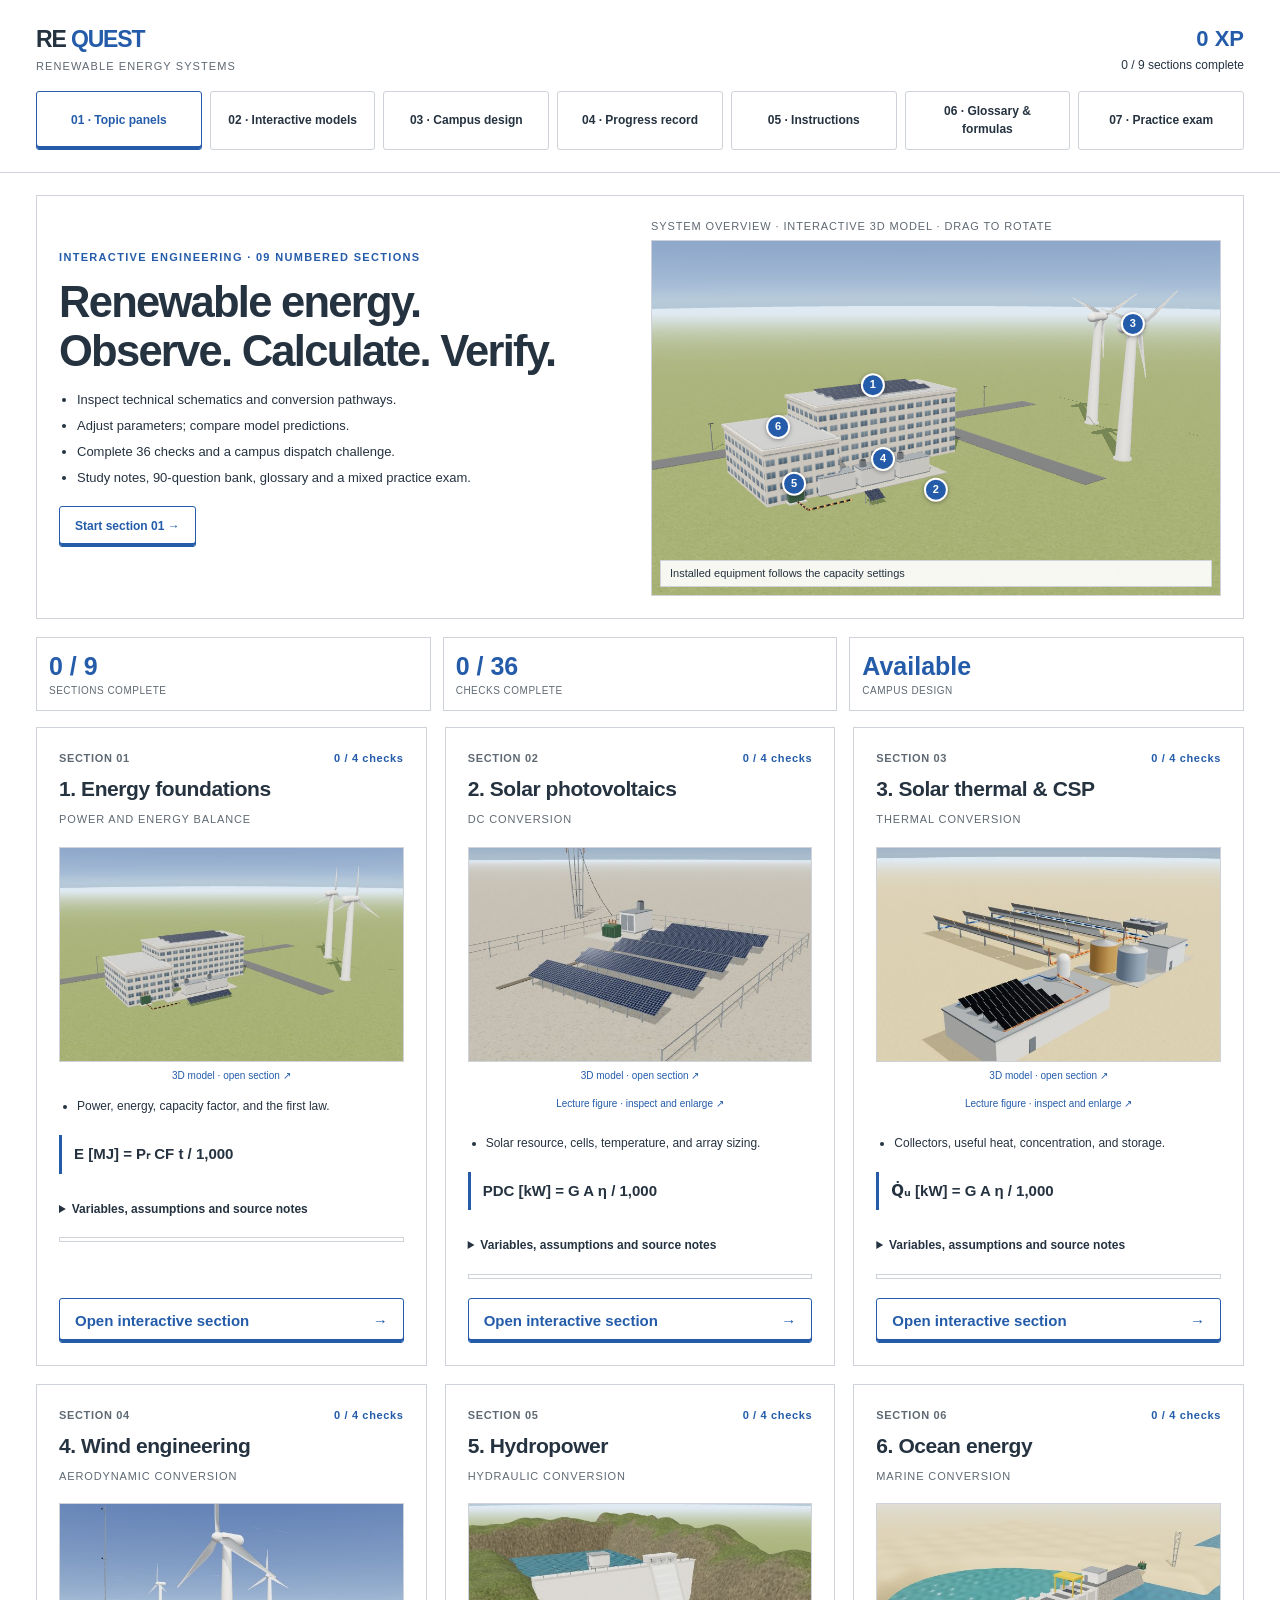
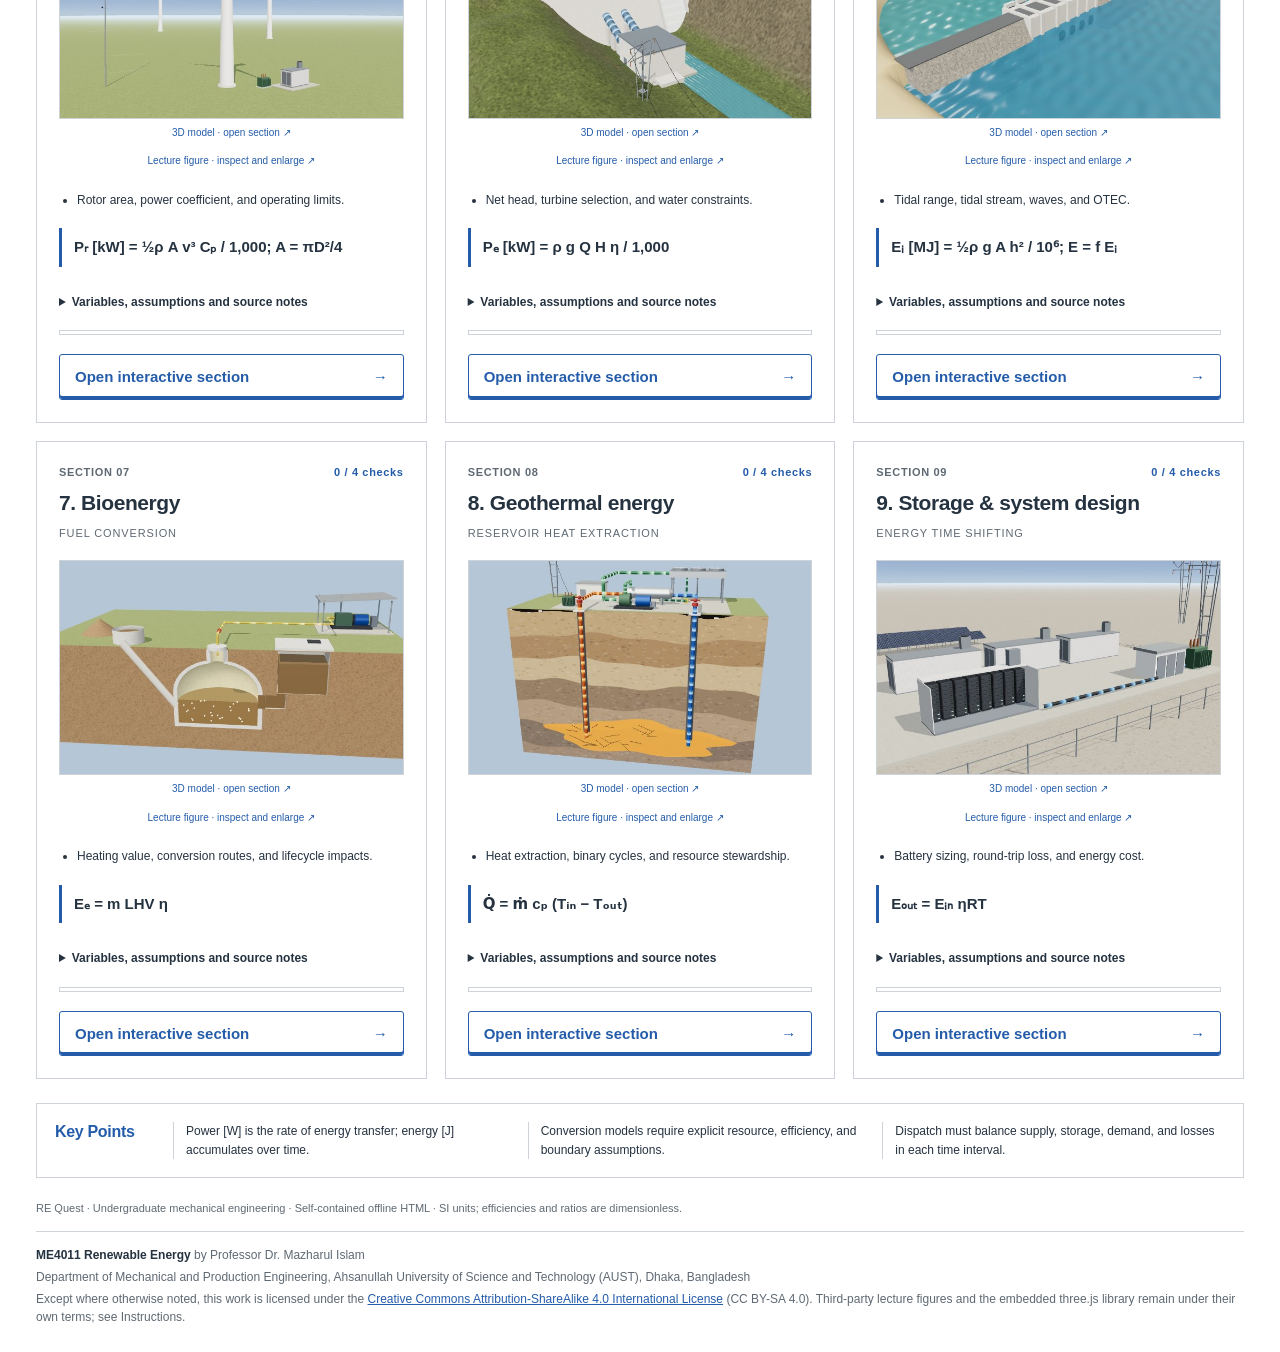
==== commit fe530f75: "a" ====
--- a/renewable-energy-quest.html
+++ b/renewable-energy-quest.html
@@ -8,7 +8,7 @@
 @media print{nav,button,#notice,.tabs,footer{display:none!important}header,main{padding:5px}body{font-size:11px}.columns{grid-template-columns:repeat(2,1fr)}.panel,.topic,.key-strip{break-inside:avoid}.print-only{display:block}.key-strip ul{grid-template-columns:repeat(3,1fr)}}
 </style></head><body>
 <header><div class="brand">RE <span>QUEST</span><small>RENEWABLE ENERGY SYSTEMS</small></div><div class="score"><strong id="xpTop">0 XP</strong><span id="sideCount">0 / 9 sections complete</span></div><nav aria-label="Main navigation"><button data-view="map" class="active">01 · Topic panels</button><button data-view="lab">02 · Interactive models</button><button data-view="design">03 · Campus design</button><button data-view="journal">04 · Progress record</button><button data-view="guide">05 · Instructions</button></nav></header>
-<main><div id="content"></div><section class="key-strip" aria-labelledby="keyTitle"><h2 id="keyTitle">Key Points</h2><ul id="keyPoints"><li>Distinguish power from energy.</li><li>Use stated model assumptions.</li><li>Check energy balance and losses.</li></ul></section></main><footer>RE Quest · Undergraduate mechanical engineering · Self-contained offline HTML · SI units; efficiencies and ratios are dimensionless.</footer><div id="notice" class="hidden" role="status"></div>
+<main><div id="content"></div><section class="key-strip" aria-labelledby="keyTitle"><h2 id="keyTitle">Key Points</h2><ul id="keyPoints"><li>Distinguish power from energy.</li><li>Use stated model assumptions.</li><li>Check energy balance and losses.</li></ul></section></main><footer>RE Quest · Undergraduate mechanical engineering · Self-contained offline HTML · SI units; efficiencies and ratios are dimensionless.<div class="credit"><p><strong>ME4011 Renewable Energy</strong> by Professor Dr. Mazharul Islam</p><p>Department of Mechanical and Production Engineering, Ahsanullah University of Science and Technology (AUST), Dhaka, Bangladesh</p><p>Except where otherwise noted, this work is licensed under the <a href="https://creativecommons.org/licenses/by-sa/4.0/" target="_blank" rel="license noopener noreferrer">Creative Commons Attribution-ShareAlike 4.0 International License</a> (CC BY-SA 4.0). Third-party lecture figures and the embedded three.js library remain under their own terms; see Instructions.</p></div></footer><div id="notice" class="hidden" role="status"></div>
 <script>
 'use strict';
 const missions=[{"id":"basics","name":"Energy foundations","tag":"Power and energy balance","symbol":"E","desc":"Power, energy, capacity factor, and the first law.","lesson":"Power is a rate of energy transfer; energy is the accumulated transfer over time. A 100 kW plant operating at a 30% annual capacity factor delivers the same annual energy as 100 kW at full output for 30% of the year. Capacity factor is not conversion efficiency. Always define the system boundary before making an energy balance.","formula":"E [MJ] = Pᵣ CF t / 1,000","assumption":"Annual estimate: 31,536,000 s; constant rated capacity; CF is the annual energy ratio.","vars":[["Rated capacity","kW",10,1000,10,100],["Capacity factor","%",5,95,1,30]],"calc":"(p,c)=>p*c/100*31536000/1000","unit":"MJ/year","scale":3153600,"insight":"Increasing rated capacity or capacity factor increases annual energy linearly. This estimate does not predict hourly output.","q":[["Which quantity is measured in MJ?",["Power","Energy","Conversion efficiency"],1,"A kilowatt-hour is energy: power multiplied by time."],["A 25% capacity factor means…",["25% conversion efficiency","Annual energy is 25% of rated power × annual hours","The plant loses 75% of its electricity"],1,"Capacity factor compares actual energy with continuous operation at rated power."],["At steady state, input energy must equal…",["Useful output only","Useful output plus losses","Rated capacity"],1,"Energy is conserved; losses are transfers such as waste heat."]],"task":["A 200 kW plant has a 25% capacity factor. Estimate annual generation using 31,536,000 s.","MJ/year",1576800,"E = 200 × 0.25 × 31,536,000 / 1,000 = 1,576,800 MJ/year."],"defs":[["E","Annual electrical energy","MJ"],["Pᵣ","Rated electrical power","kW"],["CF","Capacity factor","1"],["t","Evaluation duration","s"]],"review":"Compare annual energy as well as rated power."},{"id":"pv","name":"Solar photovoltaics","tag":"DC conversion","symbol":"PV","desc":"Solar resource, cells, temperature, and array sizing.","lesson":"PV cells convert absorbed solar radiation into DC electricity. An inverter supplies AC loads. Irradiance (W/m²) is instantaneous power per area; irradiation (MJ/m²) is energy per area over a period. Module temperature, shading, wiring, and inverter losses affect delivered energy. Tilt affects the resource reaching a surface; a single optimal angle cannot describe every site and season.","formula":"PDC [kW] = G A η / 1,000","assumption":"Uniform plane-of-array irradiance, constant module efficiency; DC output before system losses.","vars":[["Irradiance","W/m²",100,1100,10,800],["Module area","m²",5,100,1,20]],"calc":"(g,a)=>g*a*.2/1000","unit":"kW DC","scale":22,"insight":"Here module efficiency is fixed at 20%. Real efficiency and output vary with cell temperature, spectrum, and shading.","q":[["Which device normally converts PV DC to AC?",["Inverter","Penstock","Condenser"],0,"An inverter converts DC electricity to AC."],["For typical silicon PV, increasing cell temperature at fixed irradiance usually…",["Increases power indefinitely","Reduces maximum power","Has no effect"],1,"The reduction in voltage generally outweighs the small increase in current."],["A pyranometer measures…",["Broadband solar irradiance","Wind direction","Battery state of charge"],0,"A pyranometer measures irradiance on its measurement plane."]],"task":["At G = 800 W/m², A = 20 m² and module efficiency = 20%, find DC output before losses.","kW",3.2,"P = 800 × 20 × 0.20 / 1,000 = 3.2 kW."],"defs":[["PDC","DC electrical power","kW"],["G","Plane-of-array irradiance","W/m²"],["A","Module area","m²"],["η","Module efficiency","1"]],"review":"Assess shading, roof access, and end-of-life management."},{"id":"thermal","name":"Solar thermal & CSP","tag":"Thermal conversion","symbol":"Q","desc":"Collectors, useful heat, concentration, and storage.","lesson":"Solar thermal collectors transfer solar energy to a working fluid. CSP uses concentrated sunlight to supply high-temperature heat, usually driving a heat engine. Concentrating collectors depend strongly on direct normal irradiance (DNI); diffuse sunlight cannot be concentrated to the same focus. Thermal storage can shift generation, but does not create extra energy.","formula":"Q̇ᵤ [kW] = G A η / 1,000","assumption":"Simple flat-plate model with fixed 60% useful efficiency; not a detailed CSP plant model.","vars":[["Irradiance","W/m²",100,1000,10,700],["Collector area","m²",2,80,1,10]],"calc":"(g,a)=>g*a*.6/1000","unit":"kW thermal","scale":48,"insight":"Useful heat depends on optical and thermal losses. Higher fluid temperature often increases heat loss.","q":[["Which resource is especially important for focusing CSP collectors?",["DNI","Only diffuse sky radiation","Nighttime humidity"],0,"Focusing optics require the direct beam component."],["Molten-salt storage primarily stores…",["Electric charge","Thermal energy","Wind momentum"],1,"Thermal storage retains heat for later use in a power cycle."],["The ideal heat-engine efficiency limit between hot and cold reservoirs is…",["1 − Tcold/Thot, with temperatures in kelvin","Thot/Tcold in Celsius","Always 100%"],0,"The Carnot limit uses absolute temperatures; real cycles have lower efficiency."]],"task":["A collector has 10 m² area, 700 W/m² irradiance and 60% useful efficiency. Find useful thermal power.","kW thermal",4.2,"Q̇ = 700 × 10 × 0.60 / 1,000 = 4.2 kW thermal."],"defs":[["Q̇ᵤ","Useful thermal power","kW"],["G","Irradiance","W/m²"],["A","Collector area","m²"],["η","Useful thermal efficiency","1"]],"review":"Assess direct heat use before selecting electricity conversion."},{"id":"wind","name":"Wind engineering","tag":"Aerodynamic conversion","symbol":"W","desc":"Rotor area, power coefficient, and operating limits.","lesson":"Wind carries kinetic energy. Rotor mechanical power is ½ρAv³Cp. For a circular HAWT rotor, A = πD²/4. Cp describes aerodynamic extraction, not generator efficiency. Under ideal actuator-disc assumptions, the Betz limit is 16/27. Real turbines have cut-in, rated, and cut-out regimes; cubic scaling alone does not describe their full power curve.","formula":"Pᵣ [kW] = ½ρ A v³ Cₚ / 1,000; A = πD²/4","assumption":"ρ = 1.225 kg/m³; Cp = 0.40; below rated operation; no drivetrain or electrical losses.","vars":[["Wind speed","m/s",3,12,0.5,8],["Rotor diameter","m",2,30,1,10]],"calc":"(v,d)=>.5*1.225*Math.PI*d*d/4*v*v*v*.4/1000","unit":"kW mechanical","scale":300,"insight":"Double speed gives eight times rotor power under this model; doubling diameter gives four times power.","q":[["At fixed Cp and density, doubling wind speed changes rotor power by…",["2 times","4 times","8 times"],2,"Power is proportional to the cube of speed, so 2³ = 8."],["The ideal Betz limit is approximately…",["59.3%","100%","20%"],0,"16/27 ≈ 0.593 under the ideal actuator-disc assumptions."],["Beyond rated speed, a controlled turbine usually…",["Follows the cubic law without limit","Limits output near rated power until cut-out","Has zero aerodynamic loading"],1,"Pitch and other control systems limit output and loads."]],"task":["For ρ = 1.225 kg/m³, A = 100 m², v = 8 m/s and Cp = 0.40, find rotor mechanical power.","kW",12.544,"P = 0.5 × 1.225 × 100 × 8³ × 0.40 / 1,000 = 12.544 kW."],"defs":[["Pᵣ","Rotor mechanical power","kW"],["ρ","Air density","kg/m³"],["A","Swept area","m²"],["D","Rotor diameter","m"],["v","Wind speed","m/s"],["Cₚ","Power coefficient","1"]],"review":"Document uncertainty in wind-resource estimates."},{"id":"hydro","name":"Hydropower","tag":"Hydraulic conversion","symbol":"H","desc":"Net head, turbine selection, and water constraints.","lesson":"Hydropower converts water energy to shaft power and then electricity. For a head-driven installation, electrical power is ρgQHη, using net head after hydraulic losses. Turbine selection depends on both head and flow: Pelton turbines suit high-head, relatively low-flow duties; Kaplan turbines suit low-head, high-flow duties. Environmental flow and seasonal availability constrain extraction.","formula":"Pₑ [kW] = ρ g Q H η / 1,000","assumption":"ρ = 1,000 kg/m³; g = 9.81 m/s²; overall turbine-generator efficiency = 80%; H is net head.","vars":[["Net head","m",2,100,1,20],["Turbine flow","m³/s",0.1,5,0.1,1]],"calc":"(h,q)=>1000*9.81*q*h*.8/1000","unit":"kW electric","scale":3924,"insight":"Power scales linearly with net head and turbine flow. More extraction is not automatically environmentally acceptable.","q":[["Use which head in the power equation?",["Gross head plus losses","Net head after hydraulic losses","Tower height"],1,"Net head is the energy head actually available at the turbine."],["Which turbine is commonly suitable for high head and relatively low flow?",["Kaplan","Pelton","A PV inverter"],1,"A Pelton impulse turbine is suited to high-head applications."],["Why retain an environmental flow?",["To support downstream river functions","To increase turbine friction","To remove the need for a site survey"],0,"A diversion affects downstream habitats and water uses."]],"task":["At Q = 1 m³/s, Hnet = 20 m and overall efficiency = 80%, find electrical power. Use ρ = 1,000 kg/m³ and g = 9.81 m/s².","kW",156.96,"P = 1,000 × 9.81 × 1 × 20 × 0.8 / 1,000 = 156.96 kW."],"defs":[["Pₑ","Electrical power","kW"],["ρ","Water density","kg/m³"],["g","Gravitational acceleration","m/s²"],["Q","Turbine volume flow","m³/s"],["H","Net head","m"],["η","Overall conversion efficiency","1"]],"review":"Assess downstream water allocation and environmental flows."},{"id":"ocean","name":"Ocean energy","tag":"Marine conversion","symbol":"≈","desc":"Tidal range, tidal stream, waves, and OTEC.","lesson":"Tidal-range systems exploit a water-level difference; tidal-stream devices exploit moving water. Waves carry energy associated with wind-driven surface motion. OTEC uses a temperature difference between warm surface and cold deep seawater. For an ideal constant-area tidal basin, the potential energy per full basin-level change is ½ρgAh²; real operating strategies and losses reduce recoverable energy.","formula":"Eᵢ [MJ] = ½ρ g A h² / 10⁶; E = f Eᵢ","assumption":"Seawater ρ = 1,025 kg/m³; g = 9.81 m/s²; constant basin area 100,000 m²; one ideal full level change.","vars":[["Tidal range","m",1,8,0.1,4],["Recovery fraction","%",10,80,1,50]],"calc":"(h,r)=>.5*1025*9.81*100000*h*h/1000000*r/100","unit":"MJ/event","scale":25742.4,"insight":"The recovery fraction is an illustrative aggregate factor. Event energy is not average power or annual production.","q":[["Tidal-stream devices extract mainly…",["Kinetic energy of currents","Heat from the seabed","Energy from fuel combustion"],0,"Current speed and swept area govern the incoming kinetic power."],["With fixed basin area, doubling tidal range changes ideal basin energy by…",["2 times","4 times","8 times"],1,"Ideal basin energy is proportional to h²."],["OTEC needs…",["A warm surface and cold deep-water temperature difference","Only a high wind speed","Only a large tidal range"],0,"OTEC drives a low-temperature-difference thermal cycle."]],"task":["For a constant-area basin A = 100,000 m² and h = 4 m, calculate ideal energy for one full level change. Use ρ = 1,025 kg/m³, g = 9.81 m/s²; ignore recovery losses.","MJ",8044.2,"Eᵢ = 0.5 × 1,025 × 9.81 × 100,000 × 4² / 1,000,000 = 8,044.2 MJ."],"defs":[["Eᵢ, E","Ideal and recovered event energy","MJ"],["ρ","Seawater density","kg/m³"],["g","Gravitational acceleration","m/s²"],["A","Basin area","m²"],["h","Tidal range","m"],["f","Recovery fraction","1"]],"review":"Assess coastal processes and community uses."},{"id":"bio","name":"Bioenergy","tag":"Fuel conversion","symbol":"B","desc":"Heating value, conversion routes, and lifecycle impacts.","lesson":"Biomass can supply heat, electricity, or fuels through several routes. Combustion releases heat; gasification produces a combustible gas through partial oxidation; anaerobic digestion produces biogas from suitable organic feedstocks. Net benefits depend on sourcing, land use, transport, emissions, and what would otherwise happen to the feedstock. Renewable does not automatically mean carbon neutral.","formula":"Eₑ = m LHV η","assumption":"LHV = 15 MJ/kg on the stated fuel basis; constant net electrical efficiency; no separate cogeneration heat credit.","vars":[["Fuel mass","kg",10,500,10,100],["Electrical efficiency","%",10,40,1,25]],"calc":"(m,e)=>m*15*e/100","unit":"MJ electric","scale":3000,"insight":"Use heating value and mass on the same moisture basis. Wet fuel can have much lower useful energy per kilogram.","q":[["Anaerobic digestion produces…",["Biogas","Only pure hydrogen","Solar radiation"],0,"Biogas commonly contains methane and carbon dioxide; cleaning may be required."],["Why can high fuel moisture reduce useful performance?",["Water evaporation consumes heat","It always doubles LHV","It removes all emissions"],0,"Evaporating water consumes energy and can affect combustion quality."],["A credible bioenergy carbon assessment includes…",["Only stack emissions","Feedstock, land use, supply chain, and counterfactual fate","No emissions because the fuel is renewable"],1,"A lifecycle boundary is essential; carbon neutrality is not automatic."]],"task":["Convert 100 kg of fuel at LHV = 15 MJ/kg to electricity at 25% net electrical efficiency.","MJ",375,"Eₑ = 100 × 15 × 0.25 = 375 MJ."],"defs":[["Eₑ","Net electrical energy","MJ"],["m","Fuel mass","kg"],["LHV","Lower heating value","MJ/kg"],["η","Net electrical efficiency","1"]],"review":"Verify sustainable feedstock availability and competing essential uses."},{"id":"geo","name":"Geothermal energy","tag":"Reservoir heat extraction","symbol":"ΔT","desc":"Heat extraction, binary cycles, and resource stewardship.","lesson":"Geothermal systems use heat from within Earth. Resource temperature and fluid conditions determine the conversion route. A binary plant transfers geothermal heat to a secondary working fluid. Ground-source heat pumps exchange heat with shallow ground and use electricity; they are different from geothermal electricity plants. Extraction and reinjection require careful reservoir and environmental management.","formula":"Q̇ = ṁ cₚ (Tᵢₙ − Tₒᵤₜ)","assumption":"Liquid water cp = 4.18 kJ/(kg·K); fixed outlet temperature 333.15 K; no phase change or heat loss.","vars":[["Mass flow","kg/s",1,50,1,10],["Inlet temperature","K",343.15,423.15,1,393.15]],"calc":"(m,t)=>m*4.18*(t-333.15)","unit":"kW thermal","scale":18810,"insight":"Thermal power is not electrical power. Net electrical output also depends on cycle efficiency and parasitic pumping.","q":[["A binary geothermal plant uses…",["A secondary working-fluid cycle","PV cells inside a well","A tidal barrage"],0,"A heat exchanger transfers geothermal heat to another fluid."],["A ground-source heat pump…",["Creates energy from nothing","Uses electricity to transfer heat","Is identical to a geothermal steam turbine"],1,"A heat pump moves heat; COP can exceed one without violating energy conservation."],["Why is reinjection often considered?",["Reservoir management and fluid disposal","To guarantee unlimited output","To eliminate all seismic risk"],0,"Reinjection can support resource management, but site-specific risks remain."]],"task":["Water flows at 10 kg/s and cools from 393.15 K to 333.15 K. Use cp = 4.18 kJ/(kg·K). Find extracted heat rate.","kW thermal",2508,"Q̇ = 10 × 4.18 × (393.15 − 333.15) = 2,508 kW."],"defs":[["Q̇","Extracted thermal power","kW"],["ṁ","Mass flow rate","kg/s"],["cₚ","Specific heat capacity","kJ/(kg·K)"],["Tᵢₙ, Tₒᵤₜ","Inlet and outlet temperatures","K"]],"review":"Specify monitoring for long-term reservoir protection."},{"id":"storage","name":"Storage & system design","tag":"Energy time shifting","symbol":"↔","desc":"Battery sizing, round-trip loss, and energy cost.","lesson":"Storage shifts energy in time. Power capacity (kW) determines the rate of charging or discharging; energy capacity (MJ) determines duration. Round-trip efficiency is output energy divided by input energy over a full cycle. A microgrid needs time-resolved balancing, reserve margins, and realistic resource data. LCOE compares discounted lifecycle costs with discounted delivered energy; it does not measure reliability by itself.","formula":"Eₒᵤₜ = Eᵢₙ ηRT","assumption":"A complete storage cycle; round-trip efficiency includes all modeled losses; no degradation in this model.","vars":[["Cycle input energy","MJ",36,1800,36,360],["Round-trip efficiency","%",50,95,1,80]],"calc":"(e,r)=>e*r/100","unit":"MJ delivered","scale":1710,"insight":"A 360 MJ battery cannot necessarily supply 100 kW; both the power and energy ratings must be checked.","q":[["A 20 kW / 288 MJ battery at full usable capacity can ideally supply 20 kW for…",["14,400 s","288,000 s","900 s"],0,"Duration = energy / power = 288,000 kJ / 20 kW = 14,400 s before additional losses."],["Pumped storage is primarily…",["A net energy source","Energy storage with cycle losses","A perpetual-motion device"],1,"Pumping consumes more energy than is recovered through generation."],["For an honest technology cost comparison, use…",["Only equipment purchase price","Consistent boundaries, service life, discounting, and delivered energy","Only the highest nameplate rating"],1,"Lifecycle comparisons require consistent assumptions and system boundaries."]],"task":["A complete storage cycle accepts 360 MJ and has 80% round-trip efficiency. Find delivered energy.","MJ",288,"Eₒᵤₜ = 360 × 0.80 = 288 MJ; cycle loss = 72 MJ."],"defs":[["Eₒᵤₜ","Delivered cycle energy","MJ"],["Eᵢₙ","Input cycle energy","MJ"],["ηRT","Round-trip efficiency","1"]],"review":"Prioritize essential loads during a supply shortfall."}];
@@ -250,14 +250,18 @@
 .lecture-preview.compact small{margin-top:0}
 @media(max-width:720px){.re3d-view,.re3d-view.hero{aspect-ratio:4/3}}
 @media print{.re3d-tools,.re3d-dot,.re3d-status{display:none!important}}
+.credit{margin-top:14px;padding-top:14px;border-top:1px solid var(--line);font-size:12px;line-height:1.5}
+.credit p{margin:0 0 4px}
+.credit strong{color:var(--ink)}
+@media print{footer{display:block!important}}
 </style>
 <script>
 /* three.js r187, MIT License, Copyright 2010-2026 three.js authors; bundled with RE Quest 3D scene code. */
-(()=>{var E0=Object.defineProperty;var T0=(s,t)=>{for(var e in t)E0(s,e,{get:t[e],enumerable:!0})};var ct={};T0(ct,{ACESFilmicToneMapping:()=>wa,AddEquation:()=>cs,AddOperation:()=>hf,AdditiveAnimationBlendMode:()=>Su,AdditiveBlending:()=>su,AgXToneMapping:()=>fu,AlphaFormat:()=>vu,AlwaysCompare:()=>Tu,AlwaysDepth:()=>co,AlwaysStencilFunc:()=>_f,AmbientLight:()=>tl,AnimationAction:()=>hl,AnimationClip:()=>rs,AnimationLoader:()=>xh,AnimationMixer:()=>Ih,AnimationObjectGroup:()=>Ph,AnimationUtils:()=>_h,ArcCurve:()=>Co,ArrayCamera:()=>al,ArrowHelper:()=>jh,AttachedBindMode:()=>$c,Audio:()=>ll,AudioAnalyser:()=>Ch,AudioContext:()=>Sa,AudioListener:()=>Ah,AudioLoader:()=>Th,AxesHelper:()=>Qh,BackSide:()=>Xe,BasicDepthPacking:()=>mf,BasicShadowMap:()=>bm,BatchedMesh:()=>bo,BezierInterpolant:()=>$o,Bone:()=>Qr,BooleanKeyframeTrack:()=>pi,Box2:()=>ul,Box3:()=>qe,Box3Helper:()=>Kh,BoxGeometry:()=>zn,BoxHelper:()=>Jh,BufferAttribute:()=>Ee,BufferGeometry:()=>Kt,BufferGeometryLoader:()=>rl,ByteType:()=>gu,Cache:()=>jn,Camera:()=>er,CameraHelper:()=>Zh,CanvasTexture:()=>na,CapsuleGeometry:()=>Gs,CatmullRomCurve3:()=>Ws,CineonToneMapping:()=>uu,CircleGeometry:()=>Vs,ClampToEdgeWrapping:()=>gn,Clock:()=>Oh,Color:()=>wt,ColorKeyframeTrack:()=>_a,ColorManagement:()=>re,Compatibility:()=>ug,CompressedArrayTexture:()=>fh,CompressedCubeTexture:()=>ph,CompressedTexture:()=>ks,CompressedTextureLoader:()=>yh,ConeGeometry:()=>ra,ConstantAlphaFactor:()=>of,ConstantColorFactor:()=>rf,Controls:()=>Ea,CubeCamera:()=>rr,CubeDepthTexture:()=>ia,CubeReflectionMapping:()=>gi,CubeRefractionMapping:()=>hs,CubeTexture:()=>ts,CubeTextureLoader:()=>vh,CubicBezierCurve:()=>aa,CubicBezierCurve3:()=>Po,CubicInterpolant:()=>Jo,CullFaceBack:()=>iu,CullFaceFront:()=>Vd,CullFaceFrontBack:()=>Sm,CullFaceNone:()=>Gd,Curve:()=>An,CurvePath:()=>qs,CustomBlending:()=>Wd,CustomToneMapping:()=>du,CylinderGeometry:()=>es,Cylindrical:()=>Bh,Data3DTexture:()=>Ns,DataArrayTexture:()=>Ds,DataTexture:()=>_n,DataTextureLoader:()=>Mh,DataUtils:()=>nh,DecrementStencilOp:()=>Vm,DecrementWrapStencilOp:()=>Wm,DefaultLoadingManager:()=>Cf,DepthFormat:()=>ci,DepthStencilFormat:()=>_i,DepthTexture:()=>di,DetachedBindMode:()=>uf,DirectionalLight:()=>sr,DirectionalLightHelper:()=>Yh,DiscreteInterpolant:()=>Ko,DodecahedronGeometry:()=>Ao,DoubleSide:()=>ni,DstAlphaFactor:()=>Qd,DstColorFactor:()=>ef,DynamicCopyUsage:()=>rg,DynamicDrawUsage:()=>Qm,DynamicReadUsage:()=>ng,EdgesGeometry:()=>Ro,EllipseCurve:()=>Hs,EqualCompare:()=>vf,EqualDepth:()=>uo,EqualStencilFunc:()=>Zm,EquirectangularReflectionMapping:()=>Aa,EquirectangularRefractionMapping:()=>Ra,Euler:()=>Bn,EventDispatcher:()=>wn,ExternalTexture:()=>sa,ExtrudeGeometry:()=>No,FileLoader:()=>Gn,Float16BufferAttribute:()=>lh,Float32BufferAttribute:()=>Ct,FloatType:()=>un,Fog:()=>Os,FogExp2:()=>xo,FramebufferTexture:()=>dh,FrontSide:()=>Fi,Frustum:()=>ui,FrustumArray:()=>ta,GLBufferAttribute:()=>Fh,GLSL1:()=>og,GLSL3:()=>wu,GreaterCompare:()=>Mf,GreaterDepth:()=>po,GreaterEqualCompare:()=>Eu,GreaterEqualDepth:()=>fo,GreaterEqualStencilFunc:()=>jm,GreaterStencilFunc:()=>Km,GridHelper:()=>Xh,Group:()=>hn,HTMLTexture:()=>mh,HalfFloatType:()=>Hn,HemisphereLight:()=>Qs,HemisphereLightHelper:()=>Wh,IcosahedronGeometry:()=>Uo,ImageBitmapLoader:()=>Eh,ImageLoader:()=>as,ImageUtils:()=>_o,IncrementStencilOp:()=>Gm,IncrementWrapStencilOp:()=>Hm,InstancedBufferAttribute:()=>Ii,InstancedBufferGeometry:()=>sl,InstancedInterleavedBuffer:()=>Uh,InstancedMesh:()=>zs,Int16BufferAttribute:()=>ah,Int32BufferAttribute:()=>oh,Int8BufferAttribute:()=>ih,IntType:()=>fl,InterleavedBuffer:()=>Bs,InterleavedBufferAttribute:()=>Qi,Interpolant:()=>Di,InterpolateBezier:()=>jc,InterpolateDiscrete:()=>Hr,InterpolateLinear:()=>go,InterpolateSmooth:()=>io,InterpolationSamplingMode:()=>hg,InterpolationSamplingType:()=>cg,InvertStencilOp:()=>Xm,KeepStencilOp:()=>so,KeyframeTrack:()=>yn,LOD:()=>vo,LatheGeometry:()=>Fo,Layers:()=>Us,LessCompare:()=>yf,LessDepth:()=>ho,LessEqualCompare:()=>bu,LessEqualDepth:()=>Is,LessEqualStencilFunc:()=>Jm,LessStencilFunc:()=>Ym,Light:()=>ei,LightProbe:()=>nl,LightShadow:()=>tr,Line:()=>ti,Line3:()=>kh,LineBasicMaterial:()=>Qe,LineCurve:()=>oa,LineCurve3:()=>Xs,LineDashedMaterial:()=>Zo,LineLoop:()=>Eo,LineSegments:()=>Dn,LinearFilter:()=>Ce,LinearInterpolant:()=>ga,LinearMipMapLinearFilter:()=>Rm,LinearMipMapNearestFilter:()=>Am,LinearMipmapLinearFilter:()=>Vn,LinearMipmapNearestFilter:()=>Ca,LinearSRGBColorSpace:()=>Xr,LinearToneMapping:()=>cu,LinearTransfer:()=>qr,Loader:()=>nn,LoaderUtils:()=>Ma,LoadingManager:()=>ya,LoopOnce:()=>df,LoopPingPong:()=>pf,LoopRepeat:()=>ff,MOUSE:()=>Ni,Material:()=>We,MaterialBlending:()=>Em,MaterialLoader:()=>il,MathUtils:()=>Ru,Matrix2:()=>zh,Matrix3:()=>Jt,Matrix4:()=>qt,MaxEquation:()=>Zd,Mesh:()=>ge,MeshBasicMaterial:()=>hi,MeshDepthMaterial:()=>pa,MeshDistanceMaterial:()=>ma,MeshLambertMaterial:()=>Ks,MeshMatcapMaterial:()=>Yo,MeshNormalMaterial:()=>qo,MeshPhongMaterial:()=>Wo,MeshPhysicalMaterial:()=>ss,MeshStandardMaterial:()=>kn,MeshToonMaterial:()=>Xo,MinEquation:()=>Yd,MirroredRepeatWrapping:()=>Vr,MixOperation:()=>cf,MultiplyBlending:()=>au,MultiplyOperation:()=>Ta,NearestFilter:()=>Ue,NearestMipMapLinearFilter:()=>wm,NearestMipMapNearestFilter:()=>Tm,NearestMipmapLinearFilter:()=>cr,NearestMipmapNearestFilter:()=>mu,NeutralToneMapping:()=>pu,NeverCompare:()=>xf,NeverDepth:()=>lo,NeverStencilFunc:()=>qm,NoBlending:()=>ls,NoColorSpace:()=>Wn,NoNormalPacking:()=>Fm,NoToneMapping:()=>ii,NormalAnimationBlendMode:()=>Jl,NormalBlending:()=>lr,NormalGAPacking:()=>Bm,NormalRGPacking:()=>Om,NotEqualCompare:()=>Sf,NotEqualDepth:()=>mo,NotEqualStencilFunc:()=>$m,NumberKeyframeTrack:()=>$s,Object3D:()=>de,ObjectLoader:()=>bh,ObjectSpaceNormalMap:()=>gf,OctahedronGeometry:()=>da,OneFactor:()=>Kd,OneMinusConstantAlphaFactor:()=>lf,OneMinusConstantColorFactor:()=>af,OneMinusDstAlphaFactor:()=>tf,OneMinusDstColorFactor:()=>nf,OneMinusSrcAlphaFactor:()=>lu,OneMinusSrcColorFactor:()=>jd,OrthographicCamera:()=>ir,PCFShadowMap:()=>os,PCFSoftShadowMap:()=>Hd,PMREMGenerator:()=>dr,Path:()=>ns,PerspectiveCamera:()=>Be,Plane:()=>En,PlaneGeometry:()=>Zs,PlaneHelper:()=>$h,PointLight:()=>nr,PointLightHelper:()=>Hh,Points:()=>To,PointsMaterial:()=>ea,PolarGridHelper:()=>qh,PolyhedronGeometry:()=>Li,PositionalAudio:()=>Rh,PropertyBinding:()=>Me,PropertyMixer:()=>cl,QuadraticBezierCurve:()=>la,QuadraticBezierCurve3:()=>ca,Quaternion:()=>ze,QuaternionKeyframeTrack:()=>js,QuaternionLinearInterpolant:()=>jo,R11_EAC_Format:()=>wl,RED_GREEN_RGTC2_Format:()=>Fa,RED_RGTC1_Format:()=>ql,REVISION:()=>kd,RG11_EAC_Format:()=>Ua,RGBADepthPacking:()=>Dm,RGBAFormat:()=>xn,RGBAIntegerFormat:()=>xl,RGBA_ASTC_10x10_Format:()=>kl,RGBA_ASTC_10x5_Format:()=>Ol,RGBA_ASTC_10x6_Format:()=>Bl,RGBA_ASTC_10x8_Format:()=>zl,RGBA_ASTC_12x10_Format:()=>Gl,RGBA_ASTC_12x12_Format:()=>Vl,RGBA_ASTC_4x4_Format:()=>Cl,RGBA_ASTC_5x4_Format:()=>Pl,RGBA_ASTC_5x5_Format:()=>Il,RGBA_ASTC_6x5_Format:()=>Ll,RGBA_ASTC_6x6_Format:()=>Dl,RGBA_ASTC_8x5_Format:()=>Nl,RGBA_ASTC_8x6_Format:()=>Ul,RGBA_ASTC_8x8_Format:()=>Fl,RGBA_BPTC_Format:()=>Hl,RGBA_ETC2_EAC_Format:()=>Tl,RGBA_PVRTC_2BPPV1_Format:()=>Sl,RGBA_PVRTC_4BPPV1_Format:()=>Ml,RGBA_S3TC_DXT1_Format:()=>La,RGBA_S3TC_DXT3_Format:()=>Da,RGBA_S3TC_DXT5_Format:()=>Na,RGBDepthPacking:()=>Nm,RGBFormat:()=>Mu,RGBIntegerFormat:()=>Cm,RGB_BPTC_SIGNED_Format:()=>Wl,RGB_BPTC_UNSIGNED_Format:()=>Xl,RGB_ETC1_Format:()=>bl,RGB_ETC2_Format:()=>El,RGB_PVRTC_2BPPV1_Format:()=>vl,RGB_PVRTC_4BPPV1_Format:()=>yl,RGB_S3TC_DXT1_Format:()=>Ia,RGDepthPacking:()=>Um,RGFormat:()=>Oi,RGIntegerFormat:()=>_l,RawShaderMaterial:()=>fa,Ray:()=>Qn,Raycaster:()=>ba,RectAreaLight:()=>el,RedFormat:()=>gl,RedIntegerFormat:()=>Pa,ReinhardToneMapping:()=>hu,RenderObjectRefreshType:()=>dg,RenderTarget:()=>Jr,RenderTarget3D:()=>Lh,RepeatWrapping:()=>Ki,ReplaceStencilOp:()=>km,ReverseSubtractEquation:()=>qd,RingGeometry:()=>Oo,SIGNED_R11_EAC_Format:()=>Al,SIGNED_RED_GREEN_RGTC2_Format:()=>Zl,SIGNED_RED_RGTC1_Format:()=>Yl,SIGNED_RG11_EAC_Format:()=>Rl,SRGBColorSpace:()=>en,SRGBTransfer:()=>xe,Scene:()=>Pi,ShaderChunk:()=>ee,ShaderLib:()=>si,ShaderMaterial:()=>Rn,ShadowMaterial:()=>Ho,Shape:()=>is,ShapeGeometry:()=>Bo,ShapePath:()=>tu,ShapeUtils:()=>On,ShortType:()=>_u,Skeleton:()=>So,SkeletonHelper:()=>Vh,SkinnedMesh:()=>Mo,Source:()=>Qc,Sphere:()=>He,SphereGeometry:()=>fi,Spherical:()=>ar,SphericalHarmonics3:()=>va,SplineCurve:()=>ha,SpotLight:()=>Qo,SpotLightHelper:()=>Gh,Sprite:()=>yo,SpriteMaterial:()=>jr,SrcAlphaFactor:()=>ou,SrcAlphaSaturateFactor:()=>sf,SrcColorFactor:()=>$d,StaticCopyUsage:()=>sg,StaticDrawUsage:()=>Kl,StaticReadUsage:()=>eg,StereoCamera:()=>wh,StreamCopyUsage:()=>ag,StreamDrawUsage:()=>tg,StreamReadUsage:()=>ig,StringKeyframeTrack:()=>mi,SubtractEquation:()=>Xd,SubtractiveBlending:()=>ru,TOUCH:()=>Ui,TangentSpaceNormalMap:()=>xi,TetrahedronGeometry:()=>zo,Texture:()=>Fe,TextureLoader:()=>Sh,TextureSource:()=>Ln,TextureUtils:()=>eu,Timer:()=>ol,TimestampQuery:()=>lg,TorusGeometry:()=>ko,TorusKnotGeometry:()=>Go,Triangle:()=>$n,TriangleFanDrawMode:()=>Lm,TriangleStripDrawMode:()=>Im,TrianglesDrawMode:()=>Pm,TubeGeometry:()=>Js,UVMapping:()=>dl,Uint16BufferAttribute:()=>Kr,Uint32BufferAttribute:()=>$r,Uint8BufferAttribute:()=>sh,Uint8ClampedBufferAttribute:()=>rh,Uniform:()=>Dh,UniformsGroup:()=>Nh,UniformsLib:()=>Et,UniformsUtils:()=>Rf,UnsignedByteType:()=>vn,UnsignedInt101111Type:()=>yu,UnsignedInt248Type:()=>us,UnsignedInt5999Type:()=>xu,UnsignedIntType:()=>Nn,UnsignedShort4444Type:()=>pl,UnsignedShort5551Type:()=>ml,UnsignedShortType:()=>hr,VSMShadowMap:()=>or,Vector2:()=>$,Vector3:()=>I,Vector4:()=>Se,VectorKeyframeTrack:()=>xa,VideoFrameTexture:()=>uh,VideoTexture:()=>wo,WebGL3DRenderTarget:()=>eh,WebGLArrayRenderTarget:()=>th,WebGLCoordinateSystem:()=>Tn,WebGLCubeRenderTarget:()=>Ba,WebGLRenderTarget:()=>dn,WebGLRenderer:()=>Ql,WebGLUtils:()=>a0,WebGPUCoordinateSystem:()=>$i,WebXRController:()=>Fs,WireframeGeometry:()=>Vo,WrapAroundEnding:()=>Wr,ZeroCurvatureEnding:()=>Zi,ZeroFactor:()=>Jd,ZeroSlopeEnding:()=>Ji,ZeroStencilOp:()=>zm,createCanvasElement:()=>bf,error:()=>zt,getConsoleFunction:()=>mg,log:()=>Zr,setConsoleFunction:()=>pg,warn:()=>Mt,warnOnce:()=>li});var kd="187",Ni={LEFT:0,MIDDLE:1,RIGHT:2,ROTATE:0,DOLLY:1,PAN:2},Ui={ROTATE:0,PAN:1,DOLLY_PAN:2,DOLLY_ROTATE:3},Gd=0,iu=1,Vd=2,Sm=3,bm=0,os=1,Hd=2,or=3,Fi=0,Xe=1,ni=2,ls=0,lr=1,su=2,ru=3,au=4,Wd=5,Em=6,cs=100,Xd=101,qd=102,Yd=103,Zd=104,Jd=200,Kd=201,$d=202,jd=203,ou=204,lu=205,Qd=206,tf=207,ef=208,nf=209,sf=210,rf=211,af=212,of=213,lf=214,lo=0,co=1,ho=2,Is=3,uo=4,fo=5,po=6,mo=7,Ta=0,cf=1,hf=2,ii=0,cu=1,hu=2,uu=3,wa=4,du=5,fu=6,pu=7,$c="attached",uf="detached",dl=300,gi=301,hs=302,Aa=303,Ra=304,Ki=1e3,gn=1001,Vr=1002,Ue=1003,mu=1004,Tm=1004,cr=1005,wm=1005,Ce=1006,Ca=1007,Am=1007,Vn=1008,Rm=1008,vn=1009,gu=1010,_u=1011,hr=1012,fl=1013,Nn=1014,un=1015,Hn=1016,pl=1017,ml=1018,us=1020,xu=35902,yu=35899,vu=1021,Mu=1022,xn=1023,ci=1026,_i=1027,gl=1028,Pa=1029,Oi=1030,_l=1031,Cm=1032,xl=1033,Ia=33776,La=33777,Da=33778,Na=33779,yl=35840,vl=35841,Ml=35842,Sl=35843,bl=36196,El=37492,Tl=37496,wl=37488,Al=37489,Ua=37490,Rl=37491,Cl=37808,Pl=37809,Il=37810,Ll=37811,Dl=37812,Nl=37813,Ul=37814,Fl=37815,Ol=37816,Bl=37817,zl=37818,kl=37819,Gl=37820,Vl=37821,Hl=36492,Wl=36494,Xl=36495,ql=36283,Yl=36284,Fa=36285,Zl=36286,df=2200,ff=2201,pf=2202,Hr=2300,go=2301,io=2302,jc=2303,Zi=2400,Ji=2401,Wr=2402,Jl=2500,Su=2501,Pm=0,Im=1,Lm=2,mf=3200,Dm=3201,Nm=3202,Um=3203,xi=0,gf=1,Wn="",en="srgb",Xr="srgb-linear",qr="linear",xe="srgb",Fm="",Om="rg",Bm="ga",zm=0,so=7680,km=7681,Gm=7682,Vm=7683,Hm=34055,Wm=34056,Xm=5386,qm=512,Ym=513,Zm=514,Jm=515,Km=516,$m=517,jm=518,_f=519,xf=512,yf=513,vf=514,bu=515,Mf=516,Sf=517,Eu=518,Tu=519,Kl=35044,Qm=35048,tg=35040,eg=35045,ng=35049,ig=35041,sg=35046,rg=35050,ag=35042,og="100",wu="300 es",Tn=2e3,$i=2001,lg={COMPUTE:"compute",RENDER:"render"},cg={PERSPECTIVE:"perspective",LINEAR:"linear",FLAT:"flat"},hg={NORMAL:"normal",CENTROID:"centroid",SAMPLE:"sample",FIRST:"first",EITHER:"either"},ug={TEXTURE_COMPARE:"depthTextureCompare"},dg={NONE:0,SHARED:1,FULL:2};function w0(s){for(let t=s.length-1;t>=0;--t)if(s[t]>=65535)return!0;return!1}var A0={Int8Array,Uint8Array,Uint8ClampedArray,Int16Array,Uint16Array,Int32Array,Uint32Array,Float32Array,Float64Array};function zr(s,t){return new A0[s](t)}function fg(s){return ArrayBuffer.isView(s)&&!(s instanceof DataView)}function Yr(s){return document.createElementNS("http://www.w3.org/1999/xhtml",s)}function bf(){let s=Yr("canvas");return s.style.display="block",s}var lp={},ji=null;function pg(s){ji=s}function mg(){return ji}function Zr(...s){let t="THREE."+s.shift();ji?ji("log",t,...s):console.log(t,...s)}function gg(s){let t=s[0];if(typeof t=="string"&&t.startsWith("TSL:")){let e=s[1];e&&e.isStackTrace?s[0]+=" "+e.getLocation():s[1]='Stack trace not available. Enable "THREE.Node.captureStackTrace" to capture stack traces.'}return s}function Mt(...s){s=gg(s);let t="THREE."+s.shift();if(ji)ji("warn",t,...s);else{let e=s[0];e&&e.isStackTrace?console.warn(e.getError(t)):console.warn(t,...s)}}function zt(...s){s=gg(s);let t="THREE."+s.shift();if(ji)ji("error",t,...s);else{let e=s[0];e&&e.isStackTrace?console.error(e.getError(t)):console.error(t,...s)}}function li(...s){let t=s.join(" ");t in lp||(lp[t]=!0,Mt(...s))}function _g(s,t,e){return new Promise(function(n,i){function r(){switch(s.clientWaitSync(t,s.SYNC_FLUSH_COMMANDS_BIT,0)){case s.WAIT_FAILED:i();break;case s.TIMEOUT_EXPIRED:setTimeout(r,e);break;default:n()}}setTimeout(r,e)})}var xg={[lo]:lo,[ho]:po,[uo]:uo,[Is]:fo,[co]:co,[po]:ho,[mo]:mo,[fo]:Is},wn=class{addEventListener(t,e){this._listeners===void 0&&(this._listeners={});let n=this._listeners;n[t]===void 0&&(n[t]=[]),n[t].indexOf(e)===-1&&n[t].push(e)}hasEventListener(t,e){let n=this._listeners;return n===void 0?!1:n[t]!==void 0&&n[t].indexOf(e)!==-1}removeEventListener(t,e){let n=this._listeners;if(n===void 0)return;let i=n[t];if(i!==void 0){let r=i.indexOf(e);r!==-1&&i.splice(r,1)}}dispatchEvent(t){let e=this._listeners;if(e===void 0)return;let n=e[t.type];if(n!==void 0){t.target=this;let i=n.slice(0);for(let r=0,a=i.length;r<a;r++)i[r].call(this,t);t.target=null}}},an=["00","01","02","03","04","05","06","07","08","09","0a","0b","0c","0d","0e","0f","10","11","12","13","14","15","16","17","18","19","1a","1b","1c","1d","1e","1f","20","21","22","23","24","25","26","27","28","29","2a","2b","2c","2d","2e","2f","30","31","32","33","34","35","36","37","38","39","3a","3b","3c","3d","3e","3f","40","41","42","43","44","45","46","47","48","49","4a","4b","4c","4d","4e","4f","50","51","52","53","54","55","56","57","58","59","5a","5b","5c","5d","5e","5f","60","61","62","63","64","65","66","67","68","69","6a","6b","6c","6d","6e","6f","70","71","72","73","74","75","76","77","78","79","7a","7b","7c","7d","7e","7f","80","81","82","83","84","85","86","87","88","89","8a","8b","8c","8d","8e","8f","90","91","92","93","94","95","96","97","98","99","9a","9b","9c","9d","9e","9f","a0","a1","a2","a3","a4","a5","a6","a7","a8","a9","aa","ab","ac","ad","ae","af","b0","b1","b2","b3","b4","b5","b6","b7","b8","b9","ba","bb","bc","bd","be","bf","c0","c1","c2","c3","c4","c5","c6","c7","c8","c9","ca","cb","cc","cd","ce","cf","d0","d1","d2","d3","d4","d5","d6","d7","d8","d9","da","db","dc","dd","de","df","e0","e1","e2","e3","e4","e5","e6","e7","e8","e9","ea","eb","ec","ed","ee","ef","f0","f1","f2","f3","f4","f5","f6","f7","f8","f9","fa","fb","fc","fd","fe","ff"],cp=1234567,Ps=Math.PI/180,Ls=180/Math.PI;function Xn(){let s=Math.random()*4294967295|0,t=Math.random()*4294967295|0,e=Math.random()*4294967295|0,n=Math.random()*4294967295|0;return(an[s&255]+an[s>>8&255]+an[s>>16&255]+an[s>>24&255]+"-"+an[t&255]+an[t>>8&255]+"-"+an[t>>16&15|64]+an[t>>24&255]+"-"+an[e&63|128]+an[e>>8&255]+"-"+an[e>>16&255]+an[e>>24&255]+an[n&255]+an[n>>8&255]+an[n>>16&255]+an[n>>24&255]).toLowerCase()}function Xt(s,t,e){return Math.max(t,Math.min(e,s))}function Ef(s,t){return(s%t+t)%t}function R0(s,t,e,n,i){return n+(s-t)*(i-n)/(e-t)}function C0(s,t,e){return s!==t?(e-s)/(t-s):0}function ro(s,t,e){return(1-e)*s+e*t}function P0(s,t,e,n){return ro(s,t,1-Math.exp(-e*n))}function I0(s,t=1){return t-Math.abs(Ef(s,t*2)-t)}function L0(s,t,e){return s<=t?0:s>=e?1:(s=(s-t)/(e-t),s*s*(3-2*s))}function D0(s,t,e){return s<=t?0:s>=e?1:(s=(s-t)/(e-t),s*s*s*(s*(s*6-15)+10))}function N0(s,t){return s+Math.floor(Math.random()*(t-s+1))}function U0(s,t){return s+Math.random()*(t-s)}function F0(s){return s*(.5-Math.random())}function O0(s){s!==void 0&&(cp=s);let t=cp+=1831565813;return t=Math.imul(t^t>>>15,t|1),t^=t+Math.imul(t^t>>>7,t|61),((t^t>>>14)>>>0)/4294967296}function B0(s){return s*Ps}function z0(s){return s*Ls}function k0(s){return s>0&&Number.isInteger(s)&&2**Math.round(Math.log2(s))===s}function G0(s){return Math.pow(2,Math.ceil(Math.log(s)/Math.LN2))}function Tf(s){return Math.pow(2,Math.floor(Math.log(s)/Math.LN2))}function V0(s,t,e,n,i){let r=Math.cos,a=Math.sin,o=r(e/2),l=a(e/2),c=r((t+n)/2),h=a((t+n)/2),u=r((t-n)/2),d=a((t-n)/2),f=r((n-t)/2),p=a((n-t)/2);switch(i){case"XYX":s.set(o*h,l*u,l*d,o*c);break;case"YZY":s.set(l*d,o*h,l*u,o*c);break;case"ZXZ":s.set(l*u,l*d,o*h,o*c);break;case"XZX":s.set(o*h,l*p,l*f,o*c);break;case"YXY":s.set(l*f,o*h,l*p,o*c);break;case"ZYZ":s.set(l*p,l*f,o*h,o*c);break;default:Mt("MathUtils: .setQuaternionFromProperEuler() encountered an unknown order: "+i)}}function Au(s){switch(s.constructor){case Uint32Array:return 4294967295;case Uint16Array:return 65535;case Uint8Array:case Uint8ClampedArray:return 255;case Int32Array:return 2147483647;case Int16Array:return 32767;case Int8Array:return 127;default:return}}function Cs(s,t){if(t.constructor===Float32Array)return s;let e=Au(t);if(e===void 0)throw new Error("THREE.MathUtils: Invalid component type.");return Math.max(s/e,-1)}function cn(s,t){if(t.constructor===Float32Array)return s;let e=Au(t);if(e===void 0)throw new Error("THREE.MathUtils: Invalid component type.");return Math.round(s*e)}var Ru={DEG2RAD:Ps,RAD2DEG:Ls,generateUUID:Xn,clamp:Xt,euclideanModulo:Ef,mapLinear:R0,inverseLerp:C0,lerp:ro,damp:P0,pingpong:I0,smoothstep:L0,smootherstep:D0,randInt:N0,randFloat:U0,randFloatSpread:F0,seededRandom:O0,degToRad:B0,radToDeg:z0,isPowerOfTwo:k0,ceilPowerOfTwo:G0,floorPowerOfTwo:Tf,setQuaternionFromProperEuler:V0,normalize:cn,denormalize:Cs},Lf=class Lf{constructor(t=0,e=0){this.x=t,this.y=e}get width(){return this.x}set width(t){this.x=t}get height(){return this.y}set height(t){this.y=t}set(t,e){return this.x=t,this.y=e,this}setScalar(t){return this.x=t,this.y=t,this}setX(t){return this.x=t,this}setY(t){return this.y=t,this}setComponent(t,e){switch(t){case 0:this.x=e;break;case 1:this.y=e;break;default:throw new Error("THREE.Vector2: index is out of range: "+t)}return this}getComponent(t){switch(t){case 0:return this.x;case 1:return this.y;default:throw new Error("THREE.Vector2: index is out of range: "+t)}}clone(){return new this.constructor(this.x,this.y)}copy(t){return this.x=t.x,this.y=t.y,this}add(t){return this.x+=t.x,this.y+=t.y,this}addScalar(t){return this.x+=t,this.y+=t,this}addVectors(t,e){return this.x=t.x+e.x,this.y=t.y+e.y,this}addScaledVector(t,e){return this.x+=t.x*e,this.y+=t.y*e,this}sub(t){return this.x-=t.x,this.y-=t.y,this}subScalar(t){return this.x-=t,this.y-=t,this}subVectors(t,e){return this.x=t.x-e.x,this.y=t.y-e.y,this}multiply(t){return this.x*=t.x,this.y*=t.y,this}multiplyScalar(t){return this.x*=t,this.y*=t,this}divide(t){return this.x/=t.x,this.y/=t.y,this}divideScalar(t){return this.multiplyScalar(1/t)}applyMatrix3(t){let e=this.x,n=this.y,i=t.elements;return this.x=i[0]*e+i[3]*n+i[6],this.y=i[1]*e+i[4]*n+i[7],this}min(t){return this.x=Math.min(this.x,t.x),this.y=Math.min(this.y,t.y),this}max(t){return this.x=Math.max(this.x,t.x),this.y=Math.max(this.y,t.y),this}clamp(t,e){return this.x=Xt(this.x,t.x,e.x),this.y=Xt(this.y,t.y,e.y),this}clampScalar(t,e){return this.x=Xt(this.x,t,e),this.y=Xt(this.y,t,e),this}clampLength(t,e){let n=this.length();return this.divideScalar(n||1).multiplyScalar(Xt(n,t,e))}floor(){return this.x=Math.floor(this.x),this.y=Math.floor(this.y),this}ceil(){return this.x=Math.ceil(this.x),this.y=Math.ceil(this.y),this}round(){return this.x=Math.round(this.x),this.y=Math.round(this.y),this}roundToZero(){return this.x=Math.trunc(this.x),this.y=Math.trunc(this.y),this}negate(){return this.x=-this.x,this.y=-this.y,this}dot(t){return this.x*t.x+this.y*t.y}cross(t){return this.x*t.y-this.y*t.x}lengthSq(){return this.x*this.x+this.y*this.y}length(){return Math.sqrt(this.x*this.x+this.y*this.y)}manhattanLength(){return Math.abs(this.x)+Math.abs(this.y)}normalize(){return this.divideScalar(this.length()||1)}angle(){return Math.atan2(-this.y,-this.x)+Math.PI}angleTo(t){let e=Math.sqrt(this.lengthSq()*t.lengthSq());if(e===0)return Math.PI/2;let n=this.dot(t)/e;return Math.acos(Xt(n,-1,1))}distanceTo(t){return Math.sqrt(this.distanceToSquared(t))}distanceToSquared(t){let e=this.x-t.x,n=this.y-t.y;return e*e+n*n}manhattanDistanceTo(t){return Math.abs(this.x-t.x)+Math.abs(this.y-t.y)}setLength(t){return this.normalize().multiplyScalar(t)}lerp(t,e){return this.x+=(t.x-this.x)*e,this.y+=(t.y-this.y)*e,this}lerpVectors(t,e,n){return this.x=t.x+(e.x-t.x)*n,this.y=t.y+(e.y-t.y)*n,this}equals(t){return t.x===this.x&&t.y===this.y}fromArray(t,e=0){return this.x=t[e],this.y=t[e+1],this}toArray(t=[],e=0){return t[e]=this.x,t[e+1]=this.y,t}fromBufferAttribute(t,e){return this.x=t.getX(e),this.y=t.getY(e),this}rotateAround(t,e){let n=Math.cos(e),i=Math.sin(e),r=this.x-t.x,a=this.y-t.y;return this.x=r*n-a*i+t.x,this.y=r*i+a*n+t.y,this}random(){return this.x=Math.random(),this.y=Math.random(),this}*[Symbol.iterator](){yield this.x,yield this.y}};Lf.prototype.isVector2=!0;var $=Lf,ze=class{constructor(t=0,e=0,n=0,i=1){this.isQuaternion=!0,this._x=t,this._y=e,this._z=n,this._w=i}static slerpFlat(t,e,n,i,r,a,o){let l=n[i+0],c=n[i+1],h=n[i+2],u=n[i+3],d=r[a+0],f=r[a+1],p=r[a+2],_=r[a+3];if(u!==_||l!==d||c!==f||h!==p){let m=l*d+c*f+h*p+u*_;m<0&&(d=-d,f=-f,p=-p,_=-_,m=-m);let g=1-o;if(m<.9995){let x=Math.acos(m),M=Math.sin(x);g=Math.sin(g*x)/M,o=Math.sin(o*x)/M,l=l*g+d*o,c=c*g+f*o,h=h*g+p*o,u=u*g+_*o}else{l=l*g+d*o,c=c*g+f*o,h=h*g+p*o,u=u*g+_*o;let x=1/Math.sqrt(l*l+c*c+h*h+u*u);l*=x,c*=x,h*=x,u*=x}}t[e]=l,t[e+1]=c,t[e+2]=h,t[e+3]=u}static multiplyQuaternionsFlat(t,e,n,i,r,a){let o=n[i],l=n[i+1],c=n[i+2],h=n[i+3],u=r[a],d=r[a+1],f=r[a+2],p=r[a+3];return t[e]=o*p+h*u+l*f-c*d,t[e+1]=l*p+h*d+c*u-o*f,t[e+2]=c*p+h*f+o*d-l*u,t[e+3]=h*p-o*u-l*d-c*f,t}get x(){return this._x}set x(t){this._x=t,this._onChangeCallback()}get y(){return this._y}set y(t){this._y=t,this._onChangeCallback()}get z(){return this._z}set z(t){this._z=t,this._onChangeCallback()}get w(){return this._w}set w(t){this._w=t,this._onChangeCallback()}set(t,e,n,i){return this._x=t,this._y=e,this._z=n,this._w=i,this._onChangeCallback(),this}clone(){return new this.constructor(this._x,this._y,this._z,this._w)}copy(t){return this._x=t.x,this._y=t.y,this._z=t.z,this._w=t.w,this._onChangeCallback(),this}setFromEuler(t,e=!0){let n=t._x,i=t._y,r=t._z,a=t._order,o=Math.cos,l=Math.sin,c=o(n/2),h=o(i/2),u=o(r/2),d=l(n/2),f=l(i/2),p=l(r/2);switch(a){case"XYZ":this._x=d*h*u+c*f*p,this._y=c*f*u-d*h*p,this._z=c*h*p+d*f*u,this._w=c*h*u-d*f*p;break;case"YXZ":this._x=d*h*u+c*f*p,this._y=c*f*u-d*h*p,this._z=c*h*p-d*f*u,this._w=c*h*u+d*f*p;break;case"ZXY":this._x=d*h*u-c*f*p,this._y=c*f*u+d*h*p,this._z=c*h*p+d*f*u,this._w=c*h*u-d*f*p;break;case"ZYX":this._x=d*h*u-c*f*p,this._y=c*f*u+d*h*p,this._z=c*h*p-d*f*u,this._w=c*h*u+d*f*p;break;case"YZX":this._x=d*h*u+c*f*p,this._y=c*f*u+d*h*p,this._z=c*h*p-d*f*u,this._w=c*h*u-d*f*p;break;case"XZY":this._x=d*h*u-c*f*p,this._y=c*f*u-d*h*p,this._z=c*h*p+d*f*u,this._w=c*h*u+d*f*p;break;default:Mt("Quaternion: .setFromEuler() encountered an unknown order: "+a)}return e===!0&&this._onChangeCallback(),this}setFromAxisAngle(t,e){let n=e/2,i=Math.sin(n);return this._x=t.x*i,this._y=t.y*i,this._z=t.z*i,this._w=Math.cos(n),this._onChangeCallback(),this}setFromRotationMatrix(t){let e=t.elements,n=e[0],i=e[4],r=e[8],a=e[1],o=e[5],l=e[9],c=e[2],h=e[6],u=e[10],d=n+o+u;if(d>0){let f=.5/Math.sqrt(d+1);this._w=.25/f,this._x=(h-l)*f,this._y=(r-c)*f,this._z=(a-i)*f}else if(n>o&&n>u){let f=2*Math.sqrt(1+n-o-u);this._w=(h-l)/f,this._x=.25*f,this._y=(i+a)/f,this._z=(r+c)/f}else if(o>u){let f=2*Math.sqrt(1+o-n-u);this._w=(r-c)/f,this._x=(i+a)/f,this._y=.25*f,this._z=(l+h)/f}else{let f=2*Math.sqrt(1+u-n-o);this._w=(a-i)/f,this._x=(r+c)/f,this._y=(l+h)/f,this._z=.25*f}return this._onChangeCallback(),this}setFromUnitVectors(t,e){let n=t.dot(e)+1;return n<1e-8?(n=0,Math.abs(t.x)>Math.abs(t.z)?(this._x=-t.y,this._y=t.x,this._z=0,this._w=n):(this._x=0,this._y=-t.z,this._z=t.y,this._w=n)):(this._x=t.y*e.z-t.z*e.y,this._y=t.z*e.x-t.x*e.z,this._z=t.x*e.y-t.y*e.x,this._w=n),this.normalize()}angleTo(t){return 2*Math.acos(Math.abs(Xt(this.dot(t),-1,1)))}rotateTowards(t,e){let n=this.angleTo(t);if(n===0)return this;let i=Math.min(1,e/n);return this.slerp(t,i),this}identity(){return this.set(0,0,0,1)}invert(){return this.conjugate()}conjugate(){return this._x*=-1,this._y*=-1,this._z*=-1,this._onChangeCallback(),this}dot(t){return this._x*t._x+this._y*t._y+this._z*t._z+this._w*t._w}lengthSq(){return this._x*this._x+this._y*this._y+this._z*this._z+this._w*this._w}length(){return Math.sqrt(this._x*this._x+this._y*this._y+this._z*this._z+this._w*this._w)}normalize(){let t=this.length();return t===0?(this._x=0,this._y=0,this._z=0,this._w=1):(t=1/t,this._x=this._x*t,this._y=this._y*t,this._z=this._z*t,this._w=this._w*t),this._onChangeCallback(),this}multiply(t){return this.multiplyQuaternions(this,t)}premultiply(t){return this.multiplyQuaternions(t,this)}multiplyQuaternions(t,e){let n=t._x,i=t._y,r=t._z,a=t._w,o=e._x,l=e._y,c=e._z,h=e._w;return this._x=n*h+a*o+i*c-r*l,this._y=i*h+a*l+r*o-n*c,this._z=r*h+a*c+n*l-i*o,this._w=a*h-n*o-i*l-r*c,this._onChangeCallback(),this}slerp(t,e){let n=t._x,i=t._y,r=t._z,a=t._w,o=this.dot(t);o<0&&(n=-n,i=-i,r=-r,a=-a,o=-o);let l=1-e;if(o<.9995){let c=Math.acos(o),h=Math.sin(c);l=Math.sin(l*c)/h,e=Math.sin(e*c)/h,this._x=this._x*l+n*e,this._y=this._y*l+i*e,this._z=this._z*l+r*e,this._w=this._w*l+a*e,this._onChangeCallback()}else this._x=this._x*l+n*e,this._y=this._y*l+i*e,this._z=this._z*l+r*e,this._w=this._w*l+a*e,this.normalize();return this}slerpQuaternions(t,e,n){return this.copy(t).slerp(e,n)}random(){let t=2*Math.PI*Math.random(),e=2*Math.PI*Math.random(),n=Math.random(),i=Math.sqrt(1-n),r=Math.sqrt(n);return this.set(i*Math.sin(t),i*Math.cos(t),r*Math.sin(e),r*Math.cos(e))}equals(t){return t._x===this._x&&t._y===this._y&&t._z===this._z&&t._w===this._w}fromArray(t,e=0){return this._x=t[e],this._y=t[e+1],this._z=t[e+2],this._w=t[e+3],this._onChangeCallback(),this}toArray(t=[],e=0){return t[e]=this._x,t[e+1]=this._y,t[e+2]=this._z,t[e+3]=this._w,t}fromBufferAttribute(t,e){return this._x=t.getX(e),this._y=t.getY(e),this._z=t.getZ(e),this._w=t.getW(e),this._onChangeCallback(),this}toJSON(){return this.toArray()}_onChange(t){return this._onChangeCallback=t,this}_onChangeCallback(){}*[Symbol.iterator](){yield this._x,yield this._y,yield this._z,yield this._w}},Df=class Df{constructor(t=0,e=0,n=0){this.x=t,this.y=e,this.z=n}set(t,e,n){return n===void 0&&(n=this.z),this.x=t,this.y=e,this.z=n,this}setScalar(t){return this.x=t,this.y=t,this.z=t,this}setX(t){return this.x=t,this}setY(t){return this.y=t,this}setZ(t){return this.z=t,this}setComponent(t,e){switch(t){case 0:this.x=e;break;case 1:this.y=e;break;case 2:this.z=e;break;default:throw new Error("THREE.Vector3: index is out of range: "+t)}return this}getComponent(t){switch(t){case 0:return this.x;case 1:return this.y;case 2:return this.z;default:throw new Error("THREE.Vector3: index is out of range: "+t)}}clone(){return new this.constructor(this.x,this.y,this.z)}copy(t){return this.x=t.x,this.y=t.y,this.z=t.z,this}add(t){return this.x+=t.x,this.y+=t.y,this.z+=t.z,this}addScalar(t){return this.x+=t,this.y+=t,this.z+=t,this}addVectors(t,e){return this.x=t.x+e.x,this.y=t.y+e.y,this.z=t.z+e.z,this}addScaledVector(t,e){return this.x+=t.x*e,this.y+=t.y*e,this.z+=t.z*e,this}sub(t){return this.x-=t.x,this.y-=t.y,this.z-=t.z,this}subScalar(t){return this.x-=t,this.y-=t,this.z-=t,this}subVectors(t,e){return this.x=t.x-e.x,this.y=t.y-e.y,this.z=t.z-e.z,this}multiply(t){return this.x*=t.x,this.y*=t.y,this.z*=t.z,this}multiplyScalar(t){return this.x*=t,this.y*=t,this.z*=t,this}multiplyVectors(t,e){return this.x=t.x*e.x,this.y=t.y*e.y,this.z=t.z*e.z,this}applyEuler(t){return this.applyQuaternion(hp.setFromEuler(t))}applyAxisAngle(t,e){return this.applyQuaternion(hp.setFromAxisAngle(t,e))}applyMatrix3(t){let e=this.x,n=this.y,i=this.z,r=t.elements;return this.x=r[0]*e+r[3]*n+r[6]*i,this.y=r[1]*e+r[4]*n+r[7]*i,this.z=r[2]*e+r[5]*n+r[8]*i,this}applyNormalMatrix(t){return this.applyMatrix3(t).normalize()}applyMatrix4(t){let e=this.x,n=this.y,i=this.z,r=t.elements,a=1/(r[3]*e+r[7]*n+r[11]*i+r[15]);return this.x=(r[0]*e+r[4]*n+r[8]*i+r[12])*a,this.y=(r[1]*e+r[5]*n+r[9]*i+r[13])*a,this.z=(r[2]*e+r[6]*n+r[10]*i+r[14])*a,this}applyQuaternion(t){let e=this.x,n=this.y,i=this.z,r=t.x,a=t.y,o=t.z,l=t.w,c=2*(a*i-o*n),h=2*(o*e-r*i),u=2*(r*n-a*e);return this.x=e+l*c+a*u-o*h,this.y=n+l*h+o*c-r*u,this.z=i+l*u+r*h-a*c,this}project(t){return this.applyMatrix4(t.matrixWorldInverse).applyMatrix4(t.projectionMatrix)}unproject(t){return this.applyMatrix4(t.projectionMatrixInverse).applyMatrix4(t.matrixWorld)}transformDirection(t){let e=this.x,n=this.y,i=this.z,r=t.elements;return this.x=r[0]*e+r[4]*n+r[8]*i,this.y=r[1]*e+r[5]*n+r[9]*i,this.z=r[2]*e+r[6]*n+r[10]*i,this.normalize()}divide(t){return this.x/=t.x,this.y/=t.y,this.z/=t.z,this}divideScalar(t){return this.multiplyScalar(1/t)}min(t){return this.x=Math.min(this.x,t.x),this.y=Math.min(this.y,t.y),this.z=Math.min(this.z,t.z),this}max(t){return this.x=Math.max(this.x,t.x),this.y=Math.max(this.y,t.y),this.z=Math.max(this.z,t.z),this}clamp(t,e){return this.x=Xt(this.x,t.x,e.x),this.y=Xt(this.y,t.y,e.y),this.z=Xt(this.z,t.z,e.z),this}clampScalar(t,e){return this.x=Xt(this.x,t,e),this.y=Xt(this.y,t,e),this.z=Xt(this.z,t,e),this}clampLength(t,e){let n=this.length();return this.divideScalar(n||1).multiplyScalar(Xt(n,t,e))}floor(){return this.x=Math.floor(this.x),this.y=Math.floor(this.y),this.z=Math.floor(this.z),this}ceil(){return this.x=Math.ceil(this.x),this.y=Math.ceil(this.y),this.z=Math.ceil(this.z),this}round(){return this.x=Math.round(this.x),this.y=Math.round(this.y),this.z=Math.round(this.z),this}roundToZero(){return this.x=Math.trunc(this.x),this.y=Math.trunc(this.y),this.z=Math.trunc(this.z),this}negate(){return this.x=-this.x,this.y=-this.y,this.z=-this.z,this}dot(t){return this.x*t.x+this.y*t.y+this.z*t.z}lengthSq(){return this.x*this.x+this.y*this.y+this.z*this.z}length(){return Math.sqrt(this.x*this.x+this.y*this.y+this.z*this.z)}manhattanLength(){return Math.abs(this.x)+Math.abs(this.y)+Math.abs(this.z)}normalize(){return this.divideScalar(this.length()||1)}setLength(t){return this.normalize().multiplyScalar(t)}lerp(t,e){return this.x+=(t.x-this.x)*e,this.y+=(t.y-this.y)*e,this.z+=(t.z-this.z)*e,this}lerpVectors(t,e,n){return this.x=t.x+(e.x-t.x)*n,this.y=t.y+(e.y-t.y)*n,this.z=t.z+(e.z-t.z)*n,this}cross(t){return this.crossVectors(this,t)}crossVectors(t,e){let n=t.x,i=t.y,r=t.z,a=e.x,o=e.y,l=e.z;return this.x=i*l-r*o,this.y=r*a-n*l,this.z=n*o-i*a,this}projectOnVector(t){let e=t.lengthSq();if(e===0)return this.set(0,0,0);let n=t.dot(this)/e;return this.copy(t).multiplyScalar(n)}projectOnPlane(t){return Xu.copy(this).projectOnVector(t),this.sub(Xu)}reflect(t){return this.sub(Xu.copy(t).multiplyScalar(2*this.dot(t)))}angleTo(t){let e=Math.sqrt(this.lengthSq()*t.lengthSq());if(e===0)return Math.PI/2;let n=this.dot(t)/e;return Math.acos(Xt(n,-1,1))}distanceTo(t){return Math.sqrt(this.distanceToSquared(t))}distanceToSquared(t){let e=this.x-t.x,n=this.y-t.y,i=this.z-t.z;return e*e+n*n+i*i}manhattanDistanceTo(t){return Math.abs(this.x-t.x)+Math.abs(this.y-t.y)+Math.abs(this.z-t.z)}setFromSpherical(t){return this.setFromSphericalCoords(t.radius,t.phi,t.theta)}setFromSphericalCoords(t,e,n){let i=Math.sin(e)*t;return this.x=i*Math.sin(n),this.y=Math.cos(e)*t,this.z=i*Math.cos(n),this}setFromCylindrical(t){return this.setFromCylindricalCoords(t.radius,t.theta,t.y)}setFromCylindricalCoords(t,e,n){return this.x=t*Math.sin(e),this.y=n,this.z=t*Math.cos(e),this}setFromMatrixPosition(t){let e=t.elements;return this.x=e[12],this.y=e[13],this.z=e[14],this}setFromMatrixScale(t){let e=this.setFromMatrixColumn(t,0).length(),n=this.setFromMatrixColumn(t,1).length(),i=this.setFromMatrixColumn(t,2).length();return this.x=e,this.y=n,this.z=i,this}setFromMatrixColumn(t,e){return this.fromArray(t.elements,e*4)}setFromMatrix3Column(t,e){return this.fromArray(t.elements,e*3)}setFromEuler(t){return this.x=t._x,this.y=t._y,this.z=t._z,this}setFromColor(t){return this.x=t.r,this.y=t.g,this.z=t.b,this}equals(t){return t.x===this.x&&t.y===this.y&&t.z===this.z}fromArray(t,e=0){return this.x=t[e],this.y=t[e+1],this.z=t[e+2],this}toArray(t=[],e=0){return t[e]=this.x,t[e+1]=this.y,t[e+2]=this.z,t}fromBufferAttribute(t,e){return this.x=t.getX(e),this.y=t.getY(e),this.z=t.getZ(e),this}random(){return this.x=Math.random(),this.y=Math.random(),this.z=Math.random(),this}randomDirection(){let t=Math.random()*Math.PI*2,e=Math.random()*2-1,n=Math.sqrt(1-e*e);return this.x=n*Math.cos(t),this.y=e,this.z=n*Math.sin(t),this}*[Symbol.iterator](){yield this.x,yield this.y,yield this.z}};Df.prototype.isVector3=!0;var I=Df,Xu=new I,hp=new ze,Nf=class Nf{constructor(t,e,n,i,r,a,o,l,c){this.elements=[1,0,0,0,1,0,0,0,1],t!==void 0&&this.set(t,e,n,i,r,a,o,l,c)}set(t,e,n,i,r,a,o,l,c){let h=this.elements;return h[0]=t,h[1]=i,h[2]=o,h[3]=e,h[4]=r,h[5]=l,h[6]=n,h[7]=a,h[8]=c,this}identity(){return this.set(1,0,0,0,1,0,0,0,1),this}copy(t){let e=this.elements,n=t.elements;return e[0]=n[0],e[1]=n[1],e[2]=n[2],e[3]=n[3],e[4]=n[4],e[5]=n[5],e[6]=n[6],e[7]=n[7],e[8]=n[8],this}extractBasis(t,e,n){return t.setFromMatrix3Column(this,0),e.setFromMatrix3Column(this,1),n.setFromMatrix3Column(this,2),this}setFromMatrix4(t){let e=t.elements;return this.set(e[0],e[4],e[8],e[1],e[5],e[9],e[2],e[6],e[10]),this}multiply(t){return this.multiplyMatrices(this,t)}premultiply(t){return this.multiplyMatrices(t,this)}multiplyMatrices(t,e){let n=t.elements,i=e.elements,r=this.elements,a=n[0],o=n[3],l=n[6],c=n[1],h=n[4],u=n[7],d=n[2],f=n[5],p=n[8],_=i[0],m=i[3],g=i[6],x=i[1],M=i[4],v=i[7],b=i[2],T=i[5],y=i[8];return r[0]=a*_+o*x+l*b,r[3]=a*m+o*M+l*T,r[6]=a*g+o*v+l*y,r[1]=c*_+h*x+u*b,r[4]=c*m+h*M+u*T,r[7]=c*g+h*v+u*y,r[2]=d*_+f*x+p*b,r[5]=d*m+f*M+p*T,r[8]=d*g+f*v+p*y,this}multiplyScalar(t){let e=this.elements;return e[0]*=t,e[3]*=t,e[6]*=t,e[1]*=t,e[4]*=t,e[7]*=t,e[2]*=t,e[5]*=t,e[8]*=t,this}determinant(){let t=this.elements,e=t[0],n=t[1],i=t[2],r=t[3],a=t[4],o=t[5],l=t[6],c=t[7],h=t[8];return e*a*h-e*o*c-n*r*h+n*o*l+i*r*c-i*a*l}invert(){let t=this.elements,e=t[0],n=t[1],i=t[2],r=t[3],a=t[4],o=t[5],l=t[6],c=t[7],h=t[8],u=h*a-o*c,d=o*l-h*r,f=c*r-a*l,p=e*u+n*d+i*f;if(p===0)return this.set(0,0,0,0,0,0,0,0,0);let _=1/p;return t[0]=u*_,t[1]=(i*c-h*n)*_,t[2]=(o*n-i*a)*_,t[3]=d*_,t[4]=(h*e-i*l)*_,t[5]=(i*r-o*e)*_,t[6]=f*_,t[7]=(n*l-c*e)*_,t[8]=(a*e-n*r)*_,this}transpose(){let t,e=this.elements;return t=e[1],e[1]=e[3],e[3]=t,t=e[2],e[2]=e[6],e[6]=t,t=e[5],e[5]=e[7],e[7]=t,this}getNormalMatrix(t){return this.setFromMatrix4(t).invert().transpose()}transposeIntoArray(t){let e=this.elements;return t[0]=e[0],t[1]=e[3],t[2]=e[6],t[3]=e[1],t[4]=e[4],t[5]=e[7],t[6]=e[2],t[7]=e[5],t[8]=e[8],this}setUvTransform(t,e,n,i,r,a,o){let l=Math.cos(r),c=Math.sin(r);return this.set(n*l,n*c,-n*(l*a+c*o)+a+t,-i*c,i*l,-i*(-c*a+l*o)+o+e,0,0,1),this}scale(t,e){return li("Matrix3: .scale() is deprecated. Use .makeScale() instead."),this.premultiply(qu.makeScale(t,e)),this}rotate(t){return li("Matrix3: .rotate() is deprecated. Use .makeRotation() instead."),this.premultiply(qu.makeRotation(-t)),this}translate(t,e){return li("Matrix3: .translate() is deprecated. Use .makeTranslation() instead."),this.premultiply(qu.makeTranslation(t,e)),this}makeTranslation(t,e){return t.isVector2?this.set(1,0,t.x,0,1,t.y,0,0,1):this.set(1,0,t,0,1,e,0,0,1),this}makeRotation(t){let e=Math.cos(t),n=Math.sin(t);return this.set(e,-n,0,n,e,0,0,0,1),this}makeScale(t,e){return this.set(t,0,0,0,e,0,0,0,1),this}equals(t){let e=this.elements,n=t.elements;for(let i=0;i<9;i++)if(e[i]!==n[i])return!1;return!0}fromArray(t,e=0){for(let n=0;n<9;n++)this.elements[n]=t[n+e];return this}toArray(t=[],e=0){let n=this.elements;return t[e]=n[0],t[e+1]=n[1],t[e+2]=n[2],t[e+3]=n[3],t[e+4]=n[4],t[e+5]=n[5],t[e+6]=n[6],t[e+7]=n[7],t[e+8]=n[8],t}clone(){return new this.constructor().fromArray(this.elements)}};Nf.prototype.isMatrix3=!0;var Jt=Nf,qu=new Jt,up=new Jt().set(.4123908,.3575843,.1804808,.212639,.7151687,.0721923,.0193308,.1191948,.9505322),dp=new Jt().set(3.2409699,-1.5373832,-.4986108,-.9692436,1.8759675,.0415551,.0556301,-.203977,1.0569715);function H0(){let s={enabled:!0,workingColorSpace:Xr,spaces:{},convert:function(i,r,a){return this.enabled===!1||r===a||!r||!a||(this.spaces[r].transfer===xe&&(i.r=Ci(i.r),i.g=Ci(i.g),i.b=Ci(i.b)),this.spaces[r].primaries!==this.spaces[a].primaries&&(i.applyMatrix3(this.spaces[r].toXYZ),i.applyMatrix3(this.spaces[a].fromXYZ)),this.spaces[a].transfer===xe&&(i.r=Gr(i.r),i.g=Gr(i.g),i.b=Gr(i.b))),i},workingToColorSpace:function(i,r){return this.convert(i,this.workingColorSpace,r)},colorSpaceToWorking:function(i,r){return this.convert(i,r,this.workingColorSpace)},getPrimaries:function(i){return this.spaces[i].primaries},getTransfer:function(i){return i===Wn?qr:this.spaces[i].transfer},getToneMappingMode:function(i){return this.spaces[i].outputColorSpaceConfig.toneMappingMode||"standard"},getLuminanceCoefficients:function(i,r=this.workingColorSpace){return i.fromArray(this.spaces[r].luminanceCoefficients)},define:function(i){Object.assign(this.spaces,i)},_getMatrix:function(i,r,a){return i.copy(this.spaces[a].fromXYZ).multiply(this.spaces[r].toXYZ)},_getDrawingBufferColorSpace:function(i){return this.spaces[i].outputColorSpaceConfig.drawingBufferColorSpace},_getUnpackColorSpace:function(i=this.workingColorSpace){return this.spaces[i].workingColorSpaceConfig.unpackColorSpace}},t=[.64,.33,.3,.6,.15,.06],e=[.2126,.7152,.0722],n=[.3127,.329];return s.define({[Xr]:{primaries:t,whitePoint:n,transfer:qr,toXYZ:up,fromXYZ:dp,luminanceCoefficients:e,workingColorSpaceConfig:{unpackColorSpace:en},outputColorSpaceConfig:{drawingBufferColorSpace:en}},[en]:{primaries:t,whitePoint:n,transfer:xe,toXYZ:up,fromXYZ:dp,luminanceCoefficients:e,outputColorSpaceConfig:{drawingBufferColorSpace:en}}}),s}var re=H0();function Ci(s){return s<.04045?s*.0773993808:Math.pow(s*.9478672986+.0521327014,2.4)}function Gr(s){return s<.0031308?s*12.92:1.055*Math.pow(s,.41666)-.055}var yr,_o=class{static getDataURL(t,e="image/png"){if(/^data:/i.test(t.src)||typeof HTMLCanvasElement=="undefined")return t.src;let n;if(t instanceof HTMLCanvasElement)n=t;else{yr===void 0&&(yr=Yr("canvas")),yr.width=t.width,yr.height=t.height;let i=yr.getContext("2d");t instanceof ImageData?i.putImageData(t,0,0):i.drawImage(t,0,0,t.width,t.height),n=yr}return n.toDataURL(e)}static sRGBToLinear(t){if(typeof HTMLImageElement!="undefined"&&t instanceof HTMLImageElement||typeof HTMLCanvasElement!="undefined"&&t instanceof HTMLCanvasElement||typeof ImageBitmap!="undefined"&&t instanceof ImageBitmap){let e=Yr("canvas");e.width=t.width,e.height=t.height;let n=e.getContext("2d");n.drawImage(t,0,0,t.width,t.height);let i=n.getImageData(0,0,t.width,t.height),r=i.data;for(let a=0;a<r.length;a++)r[a]=Ci(r[a]/255)*255;return n.putImageData(i,0,0),e}else if(t.data){let e=t.data.slice(0);for(let n=0;n<e.length;n++)e instanceof Uint8Array||e instanceof Uint8ClampedArray?e[n]=Math.floor(Ci(e[n]/255)*255):e[n]=Ci(e[n]);return{data:e,width:t.width,height:t.height}}else return Mt("ImageUtils.sRGBToLinear(): Unsupported image type. No color space conversion applied."),t}},W0=0,Ln=class{constructor(t=null){this.isTextureSource=!0,Object.defineProperty(this,"id",{value:W0++}),this.uuid=Xn(),this.data=t,this.dataReady=!0,this.version=0}getSize(t){let e=this.data;return typeof HTMLVideoElement!="undefined"&&e instanceof HTMLVideoElement?t.set(e.videoWidth,e.videoHeight,0):typeof VideoFrame!="undefined"&&e instanceof VideoFrame?t.set(e.displayWidth,e.displayHeight,0):e!==null?t.set(e.width||0,e.height||0,e.depth||0):t.set(0,0,0),t}set needsUpdate(t){t===!0&&this.version++}toJSON(t){let e=t===void 0||typeof t=="string";if(!e&&t.images[this.uuid]!==void 0)return t.images[this.uuid];let n={uuid:this.uuid,url:""},i=this.data;if(i!==null){let r;if(Array.isArray(i)){r=[];for(let a=0,o=i.length;a<o;a++)i[a].isDataTexture?r.push(Yu(i[a].image)):r.push(Yu(i[a]))}else r=Yu(i);n.url=r}return e||(t.images[this.uuid]=n),n}};function Yu(s){return typeof HTMLImageElement!="undefined"&&s instanceof HTMLImageElement||typeof HTMLCanvasElement!="undefined"&&s instanceof HTMLCanvasElement||typeof ImageBitmap!="undefined"&&s instanceof ImageBitmap?_o.getDataURL(s):s.data?{data:Array.from(s.data),width:s.width,height:s.height,type:s.data.constructor.name}:(Mt("Texture: Unable to serialize Texture."),{})}var Qc=class extends Ln{constructor(t=null){li('Source: "Source" has been renamed to "TextureSource". Please update your code to use "THREE.TextureSource" instead.'),super(t),this.isSource=!0}},X0=0,Zu=new I,Fe=class s extends wn{constructor(t=s.DEFAULT_IMAGE,e=s.DEFAULT_MAPPING,n=gn,i=gn,r=Ce,a=Vn,o=xn,l=vn,c=s.DEFAULT_ANISOTROPY,h=Wn){super(),this.isTexture=!0,Object.defineProperty(this,"id",{value:X0++}),this.uuid=Xn(),this.name="",this.source=new Ln(t),this.mipmaps=[],this.mapping=e,this.channel=0,this.wrapS=n,this.wrapT=i,this.magFilter=r,this.minFilter=a,this.anisotropy=c,this.format=o,this.internalFormat=null,this.type=l,this.offset=new $(0,0),this.repeat=new $(1,1),this.center=new $(0,0),this.rotation=0,this.matrixAutoUpdate=!0,this.matrix=new Jt,this.generateMipmaps=!0,this.mipmapsAutoUpdate=!0,this.premultiplyAlpha=!1,this.flipY=!0,this.unpackAlignment=4,this.colorSpace=h,this.userData={},this.updateRanges=[],this.version=0,this.onUpdate=null,this.renderTarget=null,this.isRenderTargetTexture=!1,this.isArrayTexture=!!(t&&t.depth&&t.depth>1),this.pmremVersion=0,this.isPMREMTexture=!1,this.normalized=!1}get width(){return this.source.getSize(Zu).x}get height(){return this.source.getSize(Zu).y}get depth(){return this.source.getSize(Zu).z}get image(){return this.source.data}set image(t){this.source.data=t}updateMatrix(){this.matrix.setUvTransform(this.offset.x,this.offset.y,this.repeat.x,this.repeat.y,this.rotation,this.center.x,this.center.y)}addUpdateRange(t,e){this.updateRanges.push({start:t,count:e})}clearUpdateRanges(){this.updateRanges.length=0}clone(){return new this.constructor().copy(this)}copy(t){return this.name=t.name,this.source=t.source,this.mipmaps=t.mipmaps.slice(0),this.mapping=t.mapping,this.channel=t.channel,this.wrapS=t.wrapS,this.wrapT=t.wrapT,this.magFilter=t.magFilter,this.minFilter=t.minFilter,this.anisotropy=t.anisotropy,this.format=t.format,this.internalFormat=t.internalFormat,this.type=t.type,this.normalized=t.normalized,this.offset.copy(t.offset),this.repeat.copy(t.repeat),this.center.copy(t.center),this.rotation=t.rotation,this.matrixAutoUpdate=t.matrixAutoUpdate,this.matrix.copy(t.matrix),this.generateMipmaps=t.generateMipmaps,this.mipmapsAutoUpdate=t.mipmapsAutoUpdate,this.premultiplyAlpha=t.premultiplyAlpha,this.flipY=t.flipY,this.unpackAlignment=t.unpackAlignment,this.colorSpace=t.colorSpace,this.renderTarget=t.renderTarget,this.isRenderTargetTexture=t.isRenderTargetTexture,this.isPMREMTexture=t.isPMREMTexture,this.isArrayTexture=t.isArrayTexture,this.userData=JSON.parse(JSON.stringify(t.userData)),this.needsUpdate=!0,this}setValues(t){for(let e in t){let n=t[e];if(n===void 0){Mt(`Texture.setValues(): parameter '${e}' has value of undefined.`);continue}let i=this[e];if(i===void 0){Mt(`Texture.setValues(): property '${e}' does not exist.`);continue}i&&n&&i.isVector2&&n.isVector2||i&&n&&i.isVector3&&n.isVector3||i&&n&&i.isMatrix3&&n.isMatrix3?i.copy(n):this[e]=n}}toJSON(t){let e=t===void 0||typeof t=="string";if(!e&&t.textures[this.uuid]!==void 0)return t.textures[this.uuid];let n={metadata:{version:4.7,type:"Texture",generator:"Texture.toJSON"},uuid:this.uuid,name:this.name,image:this.source.toJSON(t).uuid,mapping:this.mapping,channel:this.channel,repeat:[this.repeat.x,this.repeat.y],offset:[this.offset.x,this.offset.y],center:[this.center.x,this.center.y],rotation:this.rotation,wrap:[this.wrapS,this.wrapT],format:this.format,internalFormat:this.internalFormat,type:this.type,normalized:this.normalized,colorSpace:this.colorSpace,minFilter:this.minFilter,magFilter:this.magFilter,anisotropy:this.anisotropy,flipY:this.flipY,generateMipmaps:this.generateMipmaps,mipmapsAutoUpdate:this.mipmapsAutoUpdate,premultiplyAlpha:this.premultiplyAlpha,unpackAlignment:this.unpackAlignment};return Object.keys(this.userData).length>0&&(n.userData=this.userData),e||(t.textures[this.uuid]=n),n}dispose(){this.dispatchEvent({type:"dispose"})}transformUv(t){if(this.mapping!==dl)return t;if(t.applyMatrix3(this.matrix),t.x<0||t.x>1)switch(this.wrapS){case Ki:t.x=t.x-Math.floor(t.x);break;case gn:t.x=t.x<0?0:1;break;case Vr:Math.abs(Math.floor(t.x)%2)===1?t.x=Math.ceil(t.x)-t.x:t.x=t.x-Math.floor(t.x);break}if(t.y<0||t.y>1)switch(this.wrapT){case Ki:t.y=t.y-Math.floor(t.y);break;case gn:t.y=t.y<0?0:1;break;case Vr:Math.abs(Math.floor(t.y)%2)===1?t.y=Math.ceil(t.y)-t.y:t.y=t.y-Math.floor(t.y);break}return this.flipY&&(t.y=1-t.y),t}set needsUpdate(t){t===!0&&(this.version++,this.source.needsUpdate=!0)}set needsPMREMUpdate(t){t===!0&&this.pmremVersion++}};Fe.DEFAULT_IMAGE=null;Fe.DEFAULT_MAPPING=dl;Fe.DEFAULT_ANISOTROPY=1;var Uf=class Uf{constructor(t=0,e=0,n=0,i=1){this.x=t,this.y=e,this.z=n,this.w=i}get width(){return this.z}set width(t){this.z=t}get height(){return this.w}set height(t){this.w=t}set(t,e,n,i){return this.x=t,this.y=e,this.z=n,this.w=i,this}setScalar(t){return this.x=t,this.y=t,this.z=t,this.w=t,this}setX(t){return this.x=t,this}setY(t){return this.y=t,this}setZ(t){return this.z=t,this}setW(t){return this.w=t,this}setComponent(t,e){switch(t){case 0:this.x=e;break;case 1:this.y=e;break;case 2:this.z=e;break;case 3:this.w=e;break;default:throw new Error("THREE.Vector4: index is out of range: "+t)}return this}getComponent(t){switch(t){case 0:return this.x;case 1:return this.y;case 2:return this.z;case 3:return this.w;default:throw new Error("THREE.Vector4: index is out of range: "+t)}}clone(){return new this.constructor(this.x,this.y,this.z,this.w)}copy(t){return this.x=t.x,this.y=t.y,this.z=t.z,this.w=t.w!==void 0?t.w:1,this}add(t){return this.x+=t.x,this.y+=t.y,this.z+=t.z,this.w+=t.w,this}addScalar(t){return this.x+=t,this.y+=t,this.z+=t,this.w+=t,this}addVectors(t,e){return this.x=t.x+e.x,this.y=t.y+e.y,this.z=t.z+e.z,this.w=t.w+e.w,this}addScaledVector(t,e){return this.x+=t.x*e,this.y+=t.y*e,this.z+=t.z*e,this.w+=t.w*e,this}sub(t){return this.x-=t.x,this.y-=t.y,this.z-=t.z,this.w-=t.w,this}subScalar(t){return this.x-=t,this.y-=t,this.z-=t,this.w-=t,this}subVectors(t,e){return this.x=t.x-e.x,this.y=t.y-e.y,this.z=t.z-e.z,this.w=t.w-e.w,this}multiply(t){return this.x*=t.x,this.y*=t.y,this.z*=t.z,this.w*=t.w,this}multiplyScalar(t){return this.x*=t,this.y*=t,this.z*=t,this.w*=t,this}applyMatrix4(t){let e=this.x,n=this.y,i=this.z,r=this.w,a=t.elements;return this.x=a[0]*e+a[4]*n+a[8]*i+a[12]*r,this.y=a[1]*e+a[5]*n+a[9]*i+a[13]*r,this.z=a[2]*e+a[6]*n+a[10]*i+a[14]*r,this.w=a[3]*e+a[7]*n+a[11]*i+a[15]*r,this}divide(t){return this.x/=t.x,this.y/=t.y,this.z/=t.z,this.w/=t.w,this}divideScalar(t){return this.multiplyScalar(1/t)}setAxisAngleFromQuaternion(t){this.w=2*Math.acos(t.w);let e=Math.sqrt(1-t.w*t.w);return e<1e-4?(this.x=1,this.y=0,this.z=0):(this.x=t.x/e,this.y=t.y/e,this.z=t.z/e),this}setAxisAngleFromRotationMatrix(t){let e,n,i,r,l=t.elements,c=l[0],h=l[4],u=l[8],d=l[1],f=l[5],p=l[9],_=l[2],m=l[6],g=l[10];if(Math.abs(h-d)<.01&&Math.abs(u-_)<.01&&Math.abs(p-m)<.01){if(Math.abs(h+d)<.1&&Math.abs(u+_)<.1&&Math.abs(p+m)<.1&&Math.abs(c+f+g-3)<.1)return this.set(1,0,0,0),this;e=Math.PI;let M=(c+1)/2,v=(f+1)/2,b=(g+1)/2,T=(h+d)/4,y=(u+_)/4,S=(p+m)/4;return M>v&&M>b?M<.01?(n=0,i=.707106781,r=.707106781):(n=Math.sqrt(M),i=T/n,r=y/n):v>b?v<.01?(n=.707106781,i=0,r=.707106781):(i=Math.sqrt(v),n=T/i,r=S/i):b<.01?(n=.707106781,i=.707106781,r=0):(r=Math.sqrt(b),n=y/r,i=S/r),this.set(n,i,r,e),this}let x=Math.sqrt((m-p)*(m-p)+(u-_)*(u-_)+(d-h)*(d-h));return Math.abs(x)<.001&&(x=1),this.x=(m-p)/x,this.y=(u-_)/x,this.z=(d-h)/x,this.w=Math.acos((c+f+g-1)/2),this}setFromMatrixPosition(t){let e=t.elements;return this.x=e[12],this.y=e[13],this.z=e[14],this.w=e[15],this}min(t){return this.x=Math.min(this.x,t.x),this.y=Math.min(this.y,t.y),this.z=Math.min(this.z,t.z),this.w=Math.min(this.w,t.w),this}max(t){return this.x=Math.max(this.x,t.x),this.y=Math.max(this.y,t.y),this.z=Math.max(this.z,t.z),this.w=Math.max(this.w,t.w),this}clamp(t,e){return this.x=Xt(this.x,t.x,e.x),this.y=Xt(this.y,t.y,e.y),this.z=Xt(this.z,t.z,e.z),this.w=Xt(this.w,t.w,e.w),this}clampScalar(t,e){return this.x=Xt(this.x,t,e),this.y=Xt(this.y,t,e),this.z=Xt(this.z,t,e),this.w=Xt(this.w,t,e),this}clampLength(t,e){let n=this.length();return this.divideScalar(n||1).multiplyScalar(Xt(n,t,e))}floor(){return this.x=Math.floor(this.x),this.y=Math.floor(this.y),this.z=Math.floor(this.z),this.w=Math.floor(this.w),this}ceil(){return this.x=Math.ceil(this.x),this.y=Math.ceil(this.y),this.z=Math.ceil(this.z),this.w=Math.ceil(this.w),this}round(){return this.x=Math.round(this.x),this.y=Math.round(this.y),this.z=Math.round(this.z),this.w=Math.round(this.w),this}roundToZero(){return this.x=Math.trunc(this.x),this.y=Math.trunc(this.y),this.z=Math.trunc(this.z),this.w=Math.trunc(this.w),this}negate(){return this.x=-this.x,this.y=-this.y,this.z=-this.z,this.w=-this.w,this}dot(t){return this.x*t.x+this.y*t.y+this.z*t.z+this.w*t.w}lengthSq(){return this.x*this.x+this.y*this.y+this.z*this.z+this.w*this.w}length(){return Math.sqrt(this.x*this.x+this.y*this.y+this.z*this.z+this.w*this.w)}manhattanLength(){return Math.abs(this.x)+Math.abs(this.y)+Math.abs(this.z)+Math.abs(this.w)}normalize(){return this.divideScalar(this.length()||1)}setLength(t){return this.normalize().multiplyScalar(t)}lerp(t,e){return this.x+=(t.x-this.x)*e,this.y+=(t.y-this.y)*e,this.z+=(t.z-this.z)*e,this.w+=(t.w-this.w)*e,this}lerpVectors(t,e,n){return this.x=t.x+(e.x-t.x)*n,this.y=t.y+(e.y-t.y)*n,this.z=t.z+(e.z-t.z)*n,this.w=t.w+(e.w-t.w)*n,this}equals(t){return t.x===this.x&&t.y===this.y&&t.z===this.z&&t.w===this.w}fromArray(t,e=0){return this.x=t[e],this.y=t[e+1],this.z=t[e+2],this.w=t[e+3],this}toArray(t=[],e=0){return t[e]=this.x,t[e+1]=this.y,t[e+2]=this.z,t[e+3]=this.w,t}fromBufferAttribute(t,e){return this.x=t.getX(e),this.y=t.getY(e),this.z=t.getZ(e),this.w=t.getW(e),this}random(){return this.x=Math.random(),this.y=Math.random(),this.z=Math.random(),this.w=Math.random(),this}*[Symbol.iterator](){yield this.x,yield this.y,yield this.z,yield this.w}};Uf.prototype.isVector4=!0;var Se=Uf,Jr=class extends wn{constructor(t=1,e=1,n={}){super(),n=Object.assign({generateMipmaps:!1,internalFormat:null,minFilter:Ce,depthBuffer:!0,stencilBuffer:!1,resolveColorBuffer:!0,resolveDepthBuffer:!0,resolveStencilBuffer:!0,storeMultisampledColorBuffer:!0,storeMultisampledDepthBuffer:!0,storeMultisampledStencilBuffer:!0,depthTexture:null,samples:0,count:1,depth:1,multiview:!1,useArrayDepthTexture:!1},n),this.isRenderTarget=!0,this.width=t,this.height=e,this.depth=n.depth,this.scissor=new Se(0,0,t,e),this.scissorTest=!1,this.viewport=new Se(0,0,t,e),this.textures=[];let i=n.count;for(let r=0;r<i;r++)this.textures[r]=new Fe({width:t,height:e,depth:n.depth}),this.textures[r].isRenderTargetTexture=!0,this.textures[r].renderTarget=this;this._setTextureOptions(n),this.depthBuffer=n.depthBuffer,this.stencilBuffer=n.stencilBuffer,this.resolveColorBuffer=n.resolveColorBuffer,this.resolveDepthBuffer=n.resolveDepthBuffer,this.resolveStencilBuffer=n.resolveStencilBuffer,this.storeMultisampledColorBuffer=n.storeMultisampledColorBuffer,this.storeMultisampledDepthBuffer=n.storeMultisampledDepthBuffer,this.storeMultisampledStencilBuffer=n.storeMultisampledStencilBuffer,this._depthTexture=null,this.depthTexture=n.depthTexture,this.samples=n.samples,this.multiview=n.multiview,this.useArrayDepthTexture=n.useArrayDepthTexture}_setTextureOptions(t={}){let e={minFilter:Ce,generateMipmaps:!1,flipY:!1,internalFormat:null};t.mapping!==void 0&&(e.mapping=t.mapping),t.wrapS!==void 0&&(e.wrapS=t.wrapS),t.wrapT!==void 0&&(e.wrapT=t.wrapT),t.wrapR!==void 0&&(e.wrapR=t.wrapR),t.magFilter!==void 0&&(e.magFilter=t.magFilter),t.minFilter!==void 0&&(e.minFilter=t.minFilter),t.format!==void 0&&(e.format=t.format),t.type!==void 0&&(e.type=t.type),t.anisotropy!==void 0&&(e.anisotropy=t.anisotropy),t.colorSpace!==void 0&&(e.colorSpace=t.colorSpace),t.flipY!==void 0&&(e.flipY=t.flipY),t.generateMipmaps!==void 0&&(e.generateMipmaps=t.generateMipmaps),t.mipmapsAutoUpdate!==void 0&&(e.mipmapsAutoUpdate=t.mipmapsAutoUpdate),t.internalFormat!==void 0&&(e.internalFormat=t.internalFormat);for(let n=0;n<this.textures.length;n++)this.textures[n].setValues(e)}get texture(){return this.textures[0]}set texture(t){this.textures[0]=t}set depthTexture(t){this._depthTexture!==null&&this._depthTexture.renderTarget===this&&(this._depthTexture.renderTarget=null),t!==null&&t.renderTarget===null&&(t.renderTarget=this),this._depthTexture=t}get depthTexture(){return this._depthTexture}setSize(t,e,n=1){if(this.width!==t||this.height!==e||this.depth!==n){this.width=t,this.height=e,this.depth=n;for(let i=0,r=this.textures.length;i<r;i++)this.textures[i].image.width=t,this.textures[i].image.height=e,this.textures[i].image.depth=n,this.textures[i].isData3DTexture!==!0&&(this.textures[i].isArrayTexture=this.textures[i].image.depth>1);this.dispose()}this.viewport.set(0,0,t,e),this.scissor.set(0,0,t,e)}clone(){return new this.constructor().copy(this)}copy(t){this.width=t.width,this.height=t.height,this.depth=t.depth,this.scissor.copy(t.scissor),this.scissorTest=t.scissorTest,this.viewport.copy(t.viewport),this.textures.length=0;for(let e=0,n=t.textures.length;e<n;e++){this.textures[e]=t.textures[e].clone(),this.textures[e].isRenderTargetTexture=!0,this.textures[e].renderTarget=this;let i=Object.assign({},t.textures[e].image);this.textures[e].source=new Ln(i)}if(this.depthBuffer=t.depthBuffer,this.stencilBuffer=t.stencilBuffer,this.resolveColorBuffer=t.resolveColorBuffer,this.resolveDepthBuffer=t.resolveDepthBuffer,this.resolveStencilBuffer=t.resolveStencilBuffer,this.storeMultisampledColorBuffer=t.storeMultisampledColorBuffer,this.storeMultisampledDepthBuffer=t.storeMultisampledDepthBuffer,this.storeMultisampledStencilBuffer=t.storeMultisampledStencilBuffer,t.depthTexture!==null)if(t.depthTexture.renderTarget===t){let e=t.depthTexture.clone();e.renderTarget=null,this.depthTexture=e}else this.depthTexture=t.depthTexture;else this.depthTexture=null;return this.samples=t.samples,this.multiview=t.multiview,this.useArrayDepthTexture=t.useArrayDepthTexture,this}dispose(){this.dispatchEvent({type:"dispose"})}},dn=class extends Jr{constructor(t=1,e=1,n={}){super(t,e,n),this.isWebGLRenderTarget=!0}},Ds=class extends Fe{constructor(t=null,e=1,n=1,i=1){super(null),this.isDataArrayTexture=!0,this.image={data:t,width:e,height:n,depth:i},this.magFilter=Ue,this.minFilter=Ue,this.wrapR=gn,this.generateMipmaps=!1,this.flipY=!1,this.unpackAlignment=1,this.layerUpdates=new Set}copy(t){return super.copy(t),this.wrapR=t.wrapR,this}addLayerUpdate(t){this.layerUpdates.add(t)}clearLayerUpdates(){this.layerUpdates.clear()}},th=class extends dn{constructor(t=1,e=1,n=1,i={}){super(t,e,i),this.isWebGLArrayRenderTarget=!0,this.depth=n,this.texture=new Ds(null,t,e,n),this._setTextureOptions(i),this.texture.isRenderTargetTexture=!0}},Ns=class extends Fe{constructor(t=null,e=1,n=1,i=1){super(null),this.isData3DTexture=!0,this.image={data:t,width:e,height:n,depth:i},this.magFilter=Ue,this.minFilter=Ue,this.wrapR=gn,this.generateMipmaps=!1,this.flipY=!1,this.unpackAlignment=1}copy(t){return super.copy(t),this.wrapR=t.wrapR,this}},eh=class extends dn{constructor(t=1,e=1,n=1,i={}){super(t,e,i),this.isWebGL3DRenderTarget=!0,this.depth=n,this.texture=new Ns(null,t,e,n),this._setTextureOptions(i),this.texture.isRenderTargetTexture=!0}},nu=class nu{constructor(t,e,n,i,r,a,o,l,c,h,u,d,f,p,_,m){this.elements=[1,0,0,0,0,1,0,0,0,0,1,0,0,0,0,1],t!==void 0&&this.set(t,e,n,i,r,a,o,l,c,h,u,d,f,p,_,m)}set(t,e,n,i,r,a,o,l,c,h,u,d,f,p,_,m){let g=this.elements;return g[0]=t,g[4]=e,g[8]=n,g[12]=i,g[1]=r,g[5]=a,g[9]=o,g[13]=l,g[2]=c,g[6]=h,g[10]=u,g[14]=d,g[3]=f,g[7]=p,g[11]=_,g[15]=m,this}identity(){return this.set(1,0,0,0,0,1,0,0,0,0,1,0,0,0,0,1),this}clone(){return new nu().fromArray(this.elements)}copy(t){let e=this.elements,n=t.elements;return e[0]=n[0],e[1]=n[1],e[2]=n[2],e[3]=n[3],e[4]=n[4],e[5]=n[5],e[6]=n[6],e[7]=n[7],e[8]=n[8],e[9]=n[9],e[10]=n[10],e[11]=n[11],e[12]=n[12],e[13]=n[13],e[14]=n[14],e[15]=n[15],this}copyPosition(t){let e=this.elements,n=t.elements;return e[12]=n[12],e[13]=n[13],e[14]=n[14],this}setFromMatrix3(t){let e=t.elements;return this.set(e[0],e[3],e[6],0,e[1],e[4],e[7],0,e[2],e[5],e[8],0,0,0,0,1),this}extractBasis(t,e,n){return this.determinantAffine()===0?(t.set(1,0,0),e.set(0,1,0),n.set(0,0,1),this):(t.setFromMatrixColumn(this,0),e.setFromMatrixColumn(this,1),n.setFromMatrixColumn(this,2),this)}makeBasis(t,e,n){return this.set(t.x,e.x,n.x,0,t.y,e.y,n.y,0,t.z,e.z,n.z,0,0,0,0,1),this}extractRotation(t){if(t.determinantAffine()===0)return this.identity();let e=this.elements,n=t.elements,i=1/vr.setFromMatrixColumn(t,0).length(),r=1/vr.setFromMatrixColumn(t,1).length(),a=1/vr.setFromMatrixColumn(t,2).length();return e[0]=n[0]*i,e[1]=n[1]*i,e[2]=n[2]*i,e[3]=0,e[4]=n[4]*r,e[5]=n[5]*r,e[6]=n[6]*r,e[7]=0,e[8]=n[8]*a,e[9]=n[9]*a,e[10]=n[10]*a,e[11]=0,e[12]=0,e[13]=0,e[14]=0,e[15]=1,this}makeRotationFromEuler(t){let e=this.elements,n=t.x,i=t.y,r=t.z,a=Math.cos(n),o=Math.sin(n),l=Math.cos(i),c=Math.sin(i),h=Math.cos(r),u=Math.sin(r);if(t.order==="XYZ"){let d=a*h,f=a*u,p=o*h,_=o*u;e[0]=l*h,e[4]=-l*u,e[8]=c,e[1]=f+p*c,e[5]=d-_*c,e[9]=-o*l,e[2]=_-d*c,e[6]=p+f*c,e[10]=a*l}else if(t.order==="YXZ"){let d=l*h,f=l*u,p=c*h,_=c*u;e[0]=d+_*o,e[4]=p*o-f,e[8]=a*c,e[1]=a*u,e[5]=a*h,e[9]=-o,e[2]=f*o-p,e[6]=_+d*o,e[10]=a*l}else if(t.order==="ZXY"){let d=l*h,f=l*u,p=c*h,_=c*u;e[0]=d-_*o,e[4]=-a*u,e[8]=p+f*o,e[1]=f+p*o,e[5]=a*h,e[9]=_-d*o,e[2]=-a*c,e[6]=o,e[10]=a*l}else if(t.order==="ZYX"){let d=a*h,f=a*u,p=o*h,_=o*u;e[0]=l*h,e[4]=p*c-f,e[8]=d*c+_,e[1]=l*u,e[5]=_*c+d,e[9]=f*c-p,e[2]=-c,e[6]=o*l,e[10]=a*l}else if(t.order==="YZX"){let d=a*l,f=a*c,p=o*l,_=o*c;e[0]=l*h,e[4]=_-d*u,e[8]=p*u+f,e[1]=u,e[5]=a*h,e[9]=-o*h,e[2]=-c*h,e[6]=f*u+p,e[10]=d-_*u}else if(t.order==="XZY"){let d=a*l,f=a*c,p=o*l,_=o*c;e[0]=l*h,e[4]=-u,e[8]=c*h,e[1]=d*u+_,e[5]=a*h,e[9]=f*u-p,e[2]=p*u-f,e[6]=o*h,e[10]=_*u+d}return e[3]=0,e[7]=0,e[11]=0,e[12]=0,e[13]=0,e[14]=0,e[15]=1,this}makeRotationFromQuaternion(t){return this.compose(q0,t,Y0)}lookAt(t,e,n){let i=this.elements;return Pn.subVectors(t,e),Pn.lengthSq()===0&&(Pn.z=1),Pn.normalize(),Vi.crossVectors(n,Pn),Vi.lengthSq()===0&&(Math.abs(n.z)===1?Pn.x+=1e-4:Pn.z+=1e-4,Pn.normalize(),Vi.crossVectors(n,Pn)),Vi.normalize(),lc.crossVectors(Pn,Vi),i[0]=Vi.x,i[4]=lc.x,i[8]=Pn.x,i[1]=Vi.y,i[5]=lc.y,i[9]=Pn.y,i[2]=Vi.z,i[6]=lc.z,i[10]=Pn.z,this}multiply(t){return this.multiplyMatrices(this,t)}premultiply(t){return this.multiplyMatrices(t,this)}multiplyMatrices(t,e){let n=t.elements,i=e.elements,r=this.elements,a=n[0],o=n[4],l=n[8],c=n[12],h=n[1],u=n[5],d=n[9],f=n[13],p=n[2],_=n[6],m=n[10],g=n[14],x=n[3],M=n[7],v=n[11],b=n[15],T=i[0],y=i[4],S=i[8],R=i[12],A=i[1],L=i[5],D=i[9],B=i[13],C=i[2],U=i[6],z=i[10],k=i[14],nt=i[3],V=i[7],j=i[11],tt=i[15];return r[0]=a*T+o*A+l*C+c*nt,r[4]=a*y+o*L+l*U+c*V,r[8]=a*S+o*D+l*z+c*j,r[12]=a*R+o*B+l*k+c*tt,r[1]=h*T+u*A+d*C+f*nt,r[5]=h*y+u*L+d*U+f*V,r[9]=h*S+u*D+d*z+f*j,r[13]=h*R+u*B+d*k+f*tt,r[2]=p*T+_*A+m*C+g*nt,r[6]=p*y+_*L+m*U+g*V,r[10]=p*S+_*D+m*z+g*j,r[14]=p*R+_*B+m*k+g*tt,r[3]=x*T+M*A+v*C+b*nt,r[7]=x*y+M*L+v*U+b*V,r[11]=x*S+M*D+v*z+b*j,r[15]=x*R+M*B+v*k+b*tt,this}multiplyScalar(t){let e=this.elements;return e[0]*=t,e[4]*=t,e[8]*=t,e[12]*=t,e[1]*=t,e[5]*=t,e[9]*=t,e[13]*=t,e[2]*=t,e[6]*=t,e[10]*=t,e[14]*=t,e[3]*=t,e[7]*=t,e[11]*=t,e[15]*=t,this}determinant(){let t=this.elements,e=t[0],n=t[4],i=t[8],r=t[12],a=t[1],o=t[5],l=t[9],c=t[13],h=t[2],u=t[6],d=t[10],f=t[14],p=t[3],_=t[7],m=t[11],g=t[15],x=l*f-c*d,M=o*f-c*u,v=o*d-l*u,b=a*f-c*h,T=a*d-l*h,y=a*u-o*h;return e*(_*x-m*M+g*v)-n*(p*x-m*b+g*T)+i*(p*M-_*b+g*y)-r*(p*v-_*T+m*y)}determinantAffine(){let t=this.elements,e=t[0],n=t[4],i=t[8],r=t[1],a=t[5],o=t[9],l=t[2],c=t[6],h=t[10];return e*(a*h-o*c)-n*(r*h-o*l)+i*(r*c-a*l)}transpose(){let t=this.elements,e;return e=t[1],t[1]=t[4],t[4]=e,e=t[2],t[2]=t[8],t[8]=e,e=t[6],t[6]=t[9],t[9]=e,e=t[3],t[3]=t[12],t[12]=e,e=t[7],t[7]=t[13],t[13]=e,e=t[11],t[11]=t[14],t[14]=e,this}setPosition(t,e,n){let i=this.elements;return t.isVector3?(i[12]=t.x,i[13]=t.y,i[14]=t.z):(i[12]=t,i[13]=e,i[14]=n),this}invert(){let t=this.elements,e=t[0],n=t[1],i=t[2],r=t[3],a=t[4],o=t[5],l=t[6],c=t[7],h=t[8],u=t[9],d=t[10],f=t[11],p=t[12],_=t[13],m=t[14],g=t[15],x=e*o-n*a,M=e*l-i*a,v=e*c-r*a,b=n*l-i*o,T=n*c-r*o,y=i*c-r*l,S=h*_-u*p,R=h*m-d*p,A=h*g-f*p,L=u*m-d*_,D=u*g-f*_,B=d*g-f*m,C=x*B-M*D+v*L+b*A-T*R+y*S;if(C===0)return this.set(0,0,0,0,0,0,0,0,0,0,0,0,0,0,0,0);let U=1/C;return t[0]=(o*B-l*D+c*L)*U,t[1]=(i*D-n*B-r*L)*U,t[2]=(_*y-m*T+g*b)*U,t[3]=(d*T-u*y-f*b)*U,t[4]=(l*A-a*B-c*R)*U,t[5]=(e*B-i*A+r*R)*U,t[6]=(m*v-p*y-g*M)*U,t[7]=(h*y-d*v+f*M)*U,t[8]=(a*D-o*A+c*S)*U,t[9]=(n*A-e*D-r*S)*U,t[10]=(p*T-_*v+g*x)*U,t[11]=(u*v-h*T-f*x)*U,t[12]=(o*R-a*L-l*S)*U,t[13]=(e*L-n*R+i*S)*U,t[14]=(_*M-p*b-m*x)*U,t[15]=(h*b-u*M+d*x)*U,this}scale(t){let e=this.elements,n=t.x,i=t.y,r=t.z;return e[0]*=n,e[4]*=i,e[8]*=r,e[1]*=n,e[5]*=i,e[9]*=r,e[2]*=n,e[6]*=i,e[10]*=r,e[3]*=n,e[7]*=i,e[11]*=r,this}getMaxScaleOnAxis(){let t=this.elements,e=t[0]*t[0]+t[1]*t[1]+t[2]*t[2],n=t[4]*t[4]+t[5]*t[5]+t[6]*t[6],i=t[8]*t[8]+t[9]*t[9]+t[10]*t[10];return Math.sqrt(Math.max(e,n,i))}makeTranslation(t,e,n){return t.isVector3?this.set(1,0,0,t.x,0,1,0,t.y,0,0,1,t.z,0,0,0,1):this.set(1,0,0,t,0,1,0,e,0,0,1,n,0,0,0,1),this}makeRotationX(t){let e=Math.cos(t),n=Math.sin(t);return this.set(1,0,0,0,0,e,-n,0,0,n,e,0,0,0,0,1),this}makeRotationY(t){let e=Math.cos(t),n=Math.sin(t);return this.set(e,0,n,0,0,1,0,0,-n,0,e,0,0,0,0,1),this}makeRotationZ(t){let e=Math.cos(t),n=Math.sin(t);return this.set(e,-n,0,0,n,e,0,0,0,0,1,0,0,0,0,1),this}makeRotationAxis(t,e){let n=Math.cos(e),i=Math.sin(e),r=1-n,a=t.x,o=t.y,l=t.z,c=r*a,h=r*o;return this.set(c*a+n,c*o-i*l,c*l+i*o,0,c*o+i*l,h*o+n,h*l-i*a,0,c*l-i*o,h*l+i*a,r*l*l+n,0,0,0,0,1),this}makeScale(t,e,n){return this.set(t,0,0,0,0,e,0,0,0,0,n,0,0,0,0,1),this}makeShear(t,e,n,i,r,a){return this.set(1,n,r,0,t,1,a,0,e,i,1,0,0,0,0,1),this}compose(t,e,n){let i=this.elements,r=e._x,a=e._y,o=e._z,l=e._w,c=r+r,h=a+a,u=o+o,d=r*c,f=r*h,p=r*u,_=a*h,m=a*u,g=o*u,x=l*c,M=l*h,v=l*u,b=n.x,T=n.y,y=n.z;return i[0]=(1-(_+g))*b,i[1]=(f+v)*b,i[2]=(p-M)*b,i[3]=0,i[4]=(f-v)*T,i[5]=(1-(d+g))*T,i[6]=(m+x)*T,i[7]=0,i[8]=(p+M)*y,i[9]=(m-x)*y,i[10]=(1-(d+_))*y,i[11]=0,i[12]=t.x,i[13]=t.y,i[14]=t.z,i[15]=1,this}decompose(t,e,n){let i=this.elements;t.x=i[12],t.y=i[13],t.z=i[14];let r=this.determinantAffine();if(r===0)return n.set(1,1,1),e.identity(),this;let a=vr.set(i[0],i[1],i[2]).length(),o=vr.set(i[4],i[5],i[6]).length(),l=vr.set(i[8],i[9],i[10]).length();r<0&&(a=-a),Yn.copy(this);let c=1/a,h=1/o,u=1/l;return Yn.elements[0]*=c,Yn.elements[1]*=c,Yn.elements[2]*=c,Yn.elements[4]*=h,Yn.elements[5]*=h,Yn.elements[6]*=h,Yn.elements[8]*=u,Yn.elements[9]*=u,Yn.elements[10]*=u,e.setFromRotationMatrix(Yn),n.x=a,n.y=o,n.z=l,this}makePerspective(t,e,n,i,r,a,o=Tn,l=!1){let c=this.elements,h=2*r/(e-t),u=2*r/(n-i),d=(e+t)/(e-t),f=(n+i)/(n-i),p,_;if(l)p=r/(a-r),_=a*r/(a-r);else if(o===Tn)p=-(a+r)/(a-r),_=-2*a*r/(a-r);else if(o===$i)p=-a/(a-r),_=-a*r/(a-r);else throw new Error("THREE.Matrix4.makePerspective(): Invalid coordinate system: "+o);return c[0]=h,c[4]=0,c[8]=d,c[12]=0,c[1]=0,c[5]=u,c[9]=f,c[13]=0,c[2]=0,c[6]=0,c[10]=p,c[14]=_,c[3]=0,c[7]=0,c[11]=-1,c[15]=0,this}makeOrthographic(t,e,n,i,r,a,o=Tn,l=!1){let c=this.elements,h=2/(e-t),u=2/(n-i),d=-(e+t)/(e-t),f=-(n+i)/(n-i),p,_;if(l)p=1/(a-r),_=a/(a-r);else if(o===Tn)p=-2/(a-r),_=-(a+r)/(a-r);else if(o===$i)p=-1/(a-r),_=-r/(a-r);else throw new Error("THREE.Matrix4.makeOrthographic(): Invalid coordinate system: "+o);return c[0]=h,c[4]=0,c[8]=0,c[12]=d,c[1]=0,c[5]=u,c[9]=0,c[13]=f,c[2]=0,c[6]=0,c[10]=p,c[14]=_,c[3]=0,c[7]=0,c[11]=0,c[15]=1,this}equals(t){let e=this.elements,n=t.elements;for(let i=0;i<16;i++)if(e[i]!==n[i])return!1;return!0}fromArray(t,e=0){for(let n=0;n<16;n++)this.elements[n]=t[n+e];return this}toArray(t=[],e=0){let n=this.elements;return t[e]=n[0],t[e+1]=n[1],t[e+2]=n[2],t[e+3]=n[3],t[e+4]=n[4],t[e+5]=n[5],t[e+6]=n[6],t[e+7]=n[7],t[e+8]=n[8],t[e+9]=n[9],t[e+10]=n[10],t[e+11]=n[11],t[e+12]=n[12],t[e+13]=n[13],t[e+14]=n[14],t[e+15]=n[15],t}};nu.prototype.isMatrix4=!0;var qt=nu,vr=new I,Yn=new qt,q0=new I(0,0,0),Y0=new I(1,1,1),Vi=new I,lc=new I,Pn=new I,fp=new qt,pp=new ze,Bn=class s{constructor(t=0,e=0,n=0,i=s.DEFAULT_ORDER){this.isEuler=!0,this._x=t,this._y=e,this._z=n,this._order=i}get x(){return this._x}set x(t){this._x=t,this._onChangeCallback()}get y(){return this._y}set y(t){this._y=t,this._onChangeCallback()}get z(){return this._z}set z(t){this._z=t,this._onChangeCallback()}get order(){return this._order}set order(t){this._order=t,this._onChangeCallback()}set(t,e,n,i=this._order){return this._x=t,this._y=e,this._z=n,this._order=i,this._onChangeCallback(),this}clone(){return new this.constructor(this._x,this._y,this._z,this._order)}copy(t){return this._x=t._x,this._y=t._y,this._z=t._z,this._order=t._order,this._onChangeCallback(),this}setFromRotationMatrix(t,e=this._order,n=!0){let i=t.elements,r=i[0],a=i[4],o=i[8],l=i[1],c=i[5],h=i[9],u=i[2],d=i[6],f=i[10];switch(e){case"XYZ":this._y=Math.asin(Xt(o,-1,1)),Math.abs(o)<.9999999?(this._x=Math.atan2(-h,f),this._z=Math.atan2(-a,r)):(this._x=Math.atan2(d,c),this._z=0);break;case"YXZ":this._x=Math.asin(-Xt(h,-1,1)),Math.abs(h)<.9999999?(this._y=Math.atan2(o,f),this._z=Math.atan2(l,c)):(this._y=Math.atan2(-u,r),this._z=0);break;case"ZXY":this._x=Math.asin(Xt(d,-1,1)),Math.abs(d)<.9999999?(this._y=Math.atan2(-u,f),this._z=Math.atan2(-a,c)):(this._y=0,this._z=Math.atan2(l,r));break;case"ZYX":this._y=Math.asin(-Xt(u,-1,1)),Math.abs(u)<.9999999?(this._x=Math.atan2(d,f),this._z=Math.atan2(l,r)):(this._x=0,this._z=Math.atan2(-a,c));break;case"YZX":this._z=Math.asin(Xt(l,-1,1)),Math.abs(l)<.9999999?(this._x=Math.atan2(-h,c),this._y=Math.atan2(-u,r)):(this._x=0,this._y=Math.atan2(o,f));break;case"XZY":this._z=Math.asin(-Xt(a,-1,1)),Math.abs(a)<.9999999?(this._x=Math.atan2(d,c),this._y=Math.atan2(o,r)):(this._x=Math.atan2(-h,f),this._y=0);break;default:Mt("Euler: .setFromRotationMatrix() encountered an unknown order: "+e)}return this._order=e,n===!0&&this._onChangeCallback(),this}setFromQuaternion(t,e,n){return fp.makeRotationFromQuaternion(t),this.setFromRotationMatrix(fp,e,n)}setFromVector3(t,e=this._order){return this.set(t.x,t.y,t.z,e)}reorder(t){return pp.setFromEuler(this),this.setFromQuaternion(pp,t)}equals(t){return t._x===this._x&&t._y===this._y&&t._z===this._z&&t._order===this._order}fromArray(t){return this._x=t[0],this._y=t[1],this._z=t[2],t[3]!==void 0&&(this._order=t[3]),this._onChangeCallback(),this}toArray(t=[],e=0){return t[e]=this._x,t[e+1]=this._y,t[e+2]=this._z,t[e+3]=this._order,t}_onChange(t){return this._onChangeCallback=t,this}_onChangeCallback(){}*[Symbol.iterator](){yield this._x,yield this._y,yield this._z,yield this._order}};Bn.DEFAULT_ORDER="XYZ";var Us=class{constructor(){this.mask=1}set(t){this.mask=(1<<t|0)>>>0}enable(t){this.mask|=1<<t|0}enableAll(){this.mask=-1}toggle(t){this.mask^=1<<t|0}disable(t){this.mask&=~(1<<t|0)}disableAll(){this.mask=0}test(t){return(this.mask&t.mask)!==0}isEnabled(t){return(this.mask&(1<<t|0))!==0}},Z0=0,mp=new I,Mr=new ze,Si=new qt,cc=new I,Wa=new I,J0=new I,K0=new ze,gp=new I(1,0,0),_p=new I(0,1,0),xp=new I(0,0,1),yp={type:"added"},$0={type:"removed"},Sr={type:"childadded",child:null},Ju={type:"childremoved",child:null},de=class s extends wn{constructor(){super(),this.isObject3D=!0,Object.defineProperty(this,"id",{value:Z0++}),this.uuid=Xn(),this.name="",this.type="Object3D",this.parent=null,this.children=[],this.up=s.DEFAULT_UP.clone();let t=new I,e=new Bn,n=new ze,i=new I(1,1,1);function r(){n.setFromEuler(e,!1)}function a(){e.setFromQuaternion(n,void 0,!1)}e._onChange(r),n._onChange(a),Object.defineProperties(this,{position:{configurable:!0,enumerable:!0,value:t},rotation:{configurable:!0,enumerable:!0,value:e},quaternion:{configurable:!0,enumerable:!0,value:n},scale:{configurable:!0,enumerable:!0,value:i},modelViewMatrix:{value:new qt},normalMatrix:{value:new Jt}}),this.matrix=new qt,this.matrixWorld=new qt,this.matrixAutoUpdate=s.DEFAULT_MATRIX_AUTO_UPDATE,this.matrixWorldAutoUpdate=s.DEFAULT_MATRIX_WORLD_AUTO_UPDATE,this.matrixWorldNeedsUpdate=!1,this.layers=new Us,this.visible=!0,this.castShadow=!1,this.receiveShadow=!1,this.frustumCulled=!0,this.renderOrder=0,this.animations=[],this.customDepthMaterial=void 0,this.customDistanceMaterial=void 0,this.static=!1,this.userData={},this.pivot=null}onBeforeShadow(){}onAfterShadow(){}onBeforeRender(){}onAfterRender(){}applyMatrix4(t){this.matrixAutoUpdate&&this.updateMatrix(),this.matrix.premultiply(t),this.matrix.decompose(this.position,this.quaternion,this.scale),this.pivot!==null&&this.position.copy(this.pivot).applyMatrix4(this.matrix).sub(this.pivot)}applyQuaternion(t){return this.quaternion.premultiply(t),this}setRotationFromAxisAngle(t,e){this.quaternion.setFromAxisAngle(t,e)}setRotationFromEuler(t){this.quaternion.setFromEuler(t,!0)}setRotationFromMatrix(t){this.quaternion.setFromRotationMatrix(t)}setRotationFromQuaternion(t){this.quaternion.copy(t)}rotateOnAxis(t,e){return Mr.setFromAxisAngle(t,e),this.quaternion.multiply(Mr),this}rotateOnWorldAxis(t,e){return Mr.setFromAxisAngle(t,e),this.quaternion.premultiply(Mr),this}rotateX(t){return this.rotateOnAxis(gp,t)}rotateY(t){return this.rotateOnAxis(_p,t)}rotateZ(t){return this.rotateOnAxis(xp,t)}translateOnAxis(t,e){return mp.copy(t).applyQuaternion(this.quaternion),this.position.add(mp.multiplyScalar(e)),this}translateX(t){return this.translateOnAxis(gp,t)}translateY(t){return this.translateOnAxis(_p,t)}translateZ(t){return this.translateOnAxis(xp,t)}localToWorld(t){return this.updateWorldMatrix(!0,!1),t.applyMatrix4(this.matrixWorld)}worldToLocal(t){return this.updateWorldMatrix(!0,!1),t.applyMatrix4(Si.copy(this.matrixWorld).invert())}lookAt(t,e,n){t.isVector3?cc.copy(t):cc.set(t,e,n);let i=this.parent;this.updateWorldMatrix(!0,!1),Wa.setFromMatrixPosition(this.matrixWorld),this.isCamera||this.isLight?Si.lookAt(Wa,cc,this.up):Si.lookAt(cc,Wa,this.up),this.quaternion.setFromRotationMatrix(Si),i&&(Si.extractRotation(i.matrixWorld),Mr.setFromRotationMatrix(Si),this.quaternion.premultiply(Mr.invert()))}add(t){if(arguments.length>1){for(let e=0;e<arguments.length;e++)this.add(arguments[e]);return this}return t===this?(zt("Object3D.add: object can't be added as a child of itself.",t),this):(t&&t.isObject3D?(t.removeFromParent(),t.parent=this,this.children.push(t),t.dispatchEvent(yp),Sr.child=t,this.dispatchEvent(Sr),Sr.child=null):zt("Object3D.add: object not an instance of THREE.Object3D.",t),this)}remove(t){if(arguments.length>1){for(let n=0;n<arguments.length;n++)this.remove(arguments[n]);return this}let e=this.children.indexOf(t);return e!==-1&&(t.parent=null,this.children.splice(e,1),t.dispatchEvent($0),Ju.child=t,this.dispatchEvent(Ju),Ju.child=null),this}removeFromParent(){let t=this.parent;return t!==null&&t.remove(this),this}clear(){return this.remove(...this.children)}attach(t){return this.updateWorldMatrix(!0,!1),Si.copy(this.matrixWorld).invert(),t.parent!==null&&(t.parent.updateWorldMatrix(!0,!1),Si.multiply(t.parent.matrixWorld)),t.applyMatrix4(Si),t.removeFromParent(),t.parent=this,this.children.push(t),t.updateWorldMatrix(!1,!0),t.dispatchEvent(yp),Sr.child=t,this.dispatchEvent(Sr),Sr.child=null,this}getObjectById(t){return this.getObjectByProperty("id",t)}getObjectByName(t){return this.getObjectByProperty("name",t)}getObjectByProperty(t,e){if(this[t]===e)return this;for(let n=0,i=this.children.length;n<i;n++){let a=this.children[n].getObjectByProperty(t,e);if(a!==void 0)return a}}getObjectsByProperty(t,e,n=[]){this[t]===e&&n.push(this);let i=this.children;for(let r=0,a=i.length;r<a;r++)i[r].getObjectsByProperty(t,e,n);return n}getWorldPosition(t){return this.updateWorldMatrix(!0,!1),t.setFromMatrixPosition(this.matrixWorld)}getWorldQuaternion(t){return this.updateWorldMatrix(!0,!1),this.matrixWorld.decompose(Wa,t,J0),t}getWorldScale(t){return this.updateWorldMatrix(!0,!1),this.matrixWorld.decompose(Wa,K0,t),t}getWorldDirection(t){this.updateWorldMatrix(!0,!1);let e=this.matrixWorld.elements;return t.set(e[8],e[9],e[10]).normalize()}raycast(){}intersectsFrustum(){return!0}traverse(t){t(this);let e=this.children;for(let n=0,i=e.length;n<i;n++)e[n].traverse(t)}traverseVisible(t){if(this.visible===!1)return;t(this);let e=this.children;for(let n=0,i=e.length;n<i;n++)e[n].traverseVisible(t)}traverseAncestors(t){let e=this.parent;e!==null&&(t(e),e.traverseAncestors(t))}updateMatrix(){this.matrix.compose(this.position,this.quaternion,this.scale);let t=this.pivot;if(t!==null){let e=t.x,n=t.y,i=t.z,r=this.matrix.elements;r[12]+=e-r[0]*e-r[4]*n-r[8]*i,r[13]+=n-r[1]*e-r[5]*n-r[9]*i,r[14]+=i-r[2]*e-r[6]*n-r[10]*i}this.matrixWorldNeedsUpdate=!0}updateMatrixWorld(t){this.matrixAutoUpdate&&this.updateMatrix(),(this.matrixWorldNeedsUpdate||t)&&(this.matrixWorldAutoUpdate===!0&&(this.parent===null?this.matrixWorld.copy(this.matrix):this.matrixWorld.multiplyMatrices(this.parent.matrixWorld,this.matrix)),this.matrixWorldNeedsUpdate=!1,t=!0);let e=this.children;for(let n=0,i=e.length;n<i;n++)e[n].updateMatrixWorld(t)}updateWorldMatrix(t,e,n=!1){let i=this.parent;if(t===!0&&i!==null&&i.updateWorldMatrix(!0,!1),this.matrixAutoUpdate&&this.updateMatrix(),(this.matrixWorldNeedsUpdate||n)&&(this.matrixWorldAutoUpdate===!0&&(this.parent===null?this.matrixWorld.copy(this.matrix):this.matrixWorld.multiplyMatrices(this.parent.matrixWorld,this.matrix)),this.matrixWorldNeedsUpdate=!1,n=!0),e===!0){let r=this.children;for(let a=0,o=r.length;a<o;a++)r[a].updateWorldMatrix(!1,!0,n)}}toJSON(t){let e=t===void 0||typeof t=="string",n={};e&&(t={geometries:{},materials:{},textures:{},images:{},shapes:{},skeletons:{},animations:{},nodes:{}},n.metadata={version:4.7,type:"Object",generator:"Object3D.toJSON"});let i={};i.uuid=this.uuid,i.type=this.type,i.name=this.name,i.castShadow=this.castShadow,i.receiveShadow=this.receiveShadow,i.visible=this.visible,i.frustumCulled=this.frustumCulled,i.renderOrder=this.renderOrder,i.static=this.static,i.matrixAutoUpdate=this.matrixAutoUpdate,Object.keys(this.userData).length>0&&(i.userData=this.userData),i.layers=this.layers.mask,i.matrix=this.matrix.toArray(),i.up=this.up.toArray(),this.pivot!==null&&(i.pivot=this.pivot.toArray()),this.morphTargetDictionary!==void 0&&(i.morphTargetDictionary=Object.assign({},this.morphTargetDictionary)),this.morphTargetInfluences!==void 0&&(i.morphTargetInfluences=this.morphTargetInfluences.slice()),this.isInstancedMesh&&(i.type="InstancedMesh",i.count=this.count,i.instanceMatrix=this.instanceMatrix.toJSON(),this.instanceColor!==null&&(i.instanceColor=this.instanceColor.toJSON())),this.isBatchedMesh&&(i.type="BatchedMesh",i.perObjectFrustumCulled=this.perObjectFrustumCulled,i.sortObjects=this.sortObjects,i.drawRanges=this._drawRanges,i.reservedRanges=this._reservedRanges,i.geometryInfo=this._geometryInfo.map(o=>({...o,boundingBox:o.boundingBox?o.boundingBox.toJSON():void 0,boundingSphere:o.boundingSphere?o.boundingSphere.toJSON():void 0})),i.instanceInfo=this._instanceInfo.map(o=>({...o})),i.availableInstanceIds=this._availableInstanceIds.slice(),i.availableGeometryIds=this._availableGeometryIds.slice(),i.nextIndexStart=this._nextIndexStart,i.nextVertexStart=this._nextVertexStart,i.geometryCount=this._geometryCount,i.maxInstanceCount=this._maxInstanceCount,i.maxVertexCount=this._maxVertexCount,i.maxIndexCount=this._maxIndexCount,i.geometryInitialized=this._geometryInitialized,i.matricesTexture=this._matricesTexture.toJSON(t),i.indirectTexture=this._indirectTexture.toJSON(t),this._colorsTexture!==null&&(i.colorsTexture=this._colorsTexture.toJSON(t)),this.boundingSphere!==null&&(i.boundingSphere=this.boundingSphere.toJSON()),this.boundingBox!==null&&(i.boundingBox=this.boundingBox.toJSON()));function r(o,l){return o[l.uuid]===void 0&&(o[l.uuid]=l.toJSON(t)),l.uuid}if(this.isScene)this.background&&(this.background.isColor?i.background=this.background.toJSON():this.background.isTexture&&(i.background=this.background.toJSON(t).uuid)),this.environment&&this.environment.isTexture&&this.environment.isRenderTargetTexture!==!0&&(i.environment=this.environment.toJSON(t).uuid);else if(this.isMesh||this.isLine||this.isPoints){i.geometry=r(t.geometries,this.geometry);let o=this.geometry.parameters;if(o!==void 0&&o.shapes!==void 0){let l=o.shapes;if(Array.isArray(l))for(let c=0,h=l.length;c<h;c++){let u=l[c];r(t.shapes,u)}else r(t.shapes,l)}}if(this.isSkinnedMesh&&(i.bindMode=this.bindMode,i.bindMatrix=this.bindMatrix.toArray(),this.skeleton!==void 0&&(r(t.skeletons,this.skeleton),i.skeleton=this.skeleton.uuid)),this.material!==void 0)if(Array.isArray(this.material)){let o=[];for(let l=0,c=this.material.length;l<c;l++)o.push(r(t.materials,this.material[l]));i.material=o}else i.material=r(t.materials,this.material);if(this.children.length>0){i.children=[];for(let o=0;o<this.children.length;o++)i.children.push(this.children[o].toJSON(t).object)}if(this.animations.length>0){i.animations=[];for(let o=0;o<this.animations.length;o++){let l=this.animations[o];i.animations.push(r(t.animations,l))}}if(e){let o=a(t.geometries),l=a(t.materials),c=a(t.textures),h=a(t.images),u=a(t.shapes),d=a(t.skeletons),f=a(t.animations),p=a(t.nodes);o.length>0&&(n.geometries=o),l.length>0&&(n.materials=l),c.length>0&&(n.textures=c),h.length>0&&(n.images=h),u.length>0&&(n.shapes=u),d.length>0&&(n.skeletons=d),f.length>0&&(n.animations=f),p.length>0&&(n.nodes=p)}return n.object=i,n;function a(o){let l=[];for(let c in o){let h=o[c];delete h.metadata,l.push(h)}return l}}clone(t){return new this.constructor().copy(this,t)}copy(t,e=!0){if(this.name=t.name,this.up.copy(t.up),this.position.copy(t.position),this.rotation.order=t.rotation.order,this.quaternion.copy(t.quaternion),this.scale.copy(t.scale),this.pivot=t.pivot!==null?t.pivot.clone():null,this.matrix.copy(t.matrix),this.matrixWorld.copy(t.matrixWorld),this.matrixAutoUpdate=t.matrixAutoUpdate,this.matrixWorldAutoUpdate=t.matrixWorldAutoUpdate,this.matrixWorldNeedsUpdate=t.matrixWorldNeedsUpdate,this.layers.mask=t.layers.mask,this.visible=t.visible,this.castShadow=t.castShadow,this.receiveShadow=t.receiveShadow,this.frustumCulled=t.frustumCulled,this.renderOrder=t.renderOrder,this.static=t.static,this.animations=t.animations.slice(),this.userData=JSON.parse(JSON.stringify(t.userData)),e===!0)for(let n=0;n<t.children.length;n++){let i=t.children[n];this.add(i.clone())}return this}dispose(){this.dispatchEvent({type:"dispose"})}};de.DEFAULT_UP=new I(0,1,0);de.DEFAULT_MATRIX_AUTO_UPDATE=!0;de.DEFAULT_MATRIX_WORLD_AUTO_UPDATE=!0;var hn=class extends de{constructor(){super(),this.isGroup=!0,this.type="Group"}},j0={type:"move"},Fs=class{constructor(){this._targetRay=null,this._grip=null,this._hand=null}getHandSpace(){return this._hand===null&&(this._hand=new hn,this._hand.matrixAutoUpdate=!1,this._hand.visible=!1,this._hand.joints={},this._hand.inputState={pinching:!1}),this._hand}getTargetRaySpace(){return this._targetRay===null&&(this._targetRay=new hn,this._targetRay.matrixAutoUpdate=!1,this._targetRay.visible=!1,this._targetRay.hasLinearVelocity=!1,this._targetRay.linearVelocity=new I,this._targetRay.hasAngularVelocity=!1,this._targetRay.angularVelocity=new I),this._targetRay}getGripSpace(){return this._grip===null&&(this._grip=new hn,this._grip.matrixAutoUpdate=!1,this._grip.visible=!1,this._grip.hasLinearVelocity=!1,this._grip.linearVelocity=new I,this._grip.hasAngularVelocity=!1,this._grip.angularVelocity=new I,this._grip.eventsEnabled=!1),this._grip}dispatchEvent(t){return this._targetRay!==null&&this._targetRay.dispatchEvent(t),this._grip!==null&&this._grip.dispatchEvent(t),this._hand!==null&&this._hand.dispatchEvent(t),this}connect(t){if(t&&t.hand){let e=this._hand;if(e)for(let n of t.hand.values())this._getHandJoint(e,n)}return this.dispatchEvent({type:"connected",data:t}),this}disconnect(t){return this.dispatchEvent({type:"disconnected",data:t}),this._targetRay!==null&&(this._targetRay.visible=!1),this._grip!==null&&(this._grip.visible=!1),this._hand!==null&&(this._hand.visible=!1),this}update(t,e,n){let i=null,r=null,a=null,o=this._targetRay,l=this._grip,c=this._hand;if(t&&e.session.visibilityState!=="visible-blurred"){if(c&&t.hand){a=!0;for(let _ of t.hand.values()){let m=e.getJointPose(_,n),g=this._getHandJoint(c,_);m!==null&&(g.matrix.fromArray(m.transform.matrix),g.matrix.decompose(g.position,g.quaternion,g.scale),g.matrixWorldNeedsUpdate=!0,g.jointRadius=m.radius),g.visible=m!==null}let h=c.joints["index-finger-tip"],u=c.joints["thumb-tip"],d=h.position.distanceTo(u.position),f=.02,p=.005;c.inputState.pinching&&d>f+p?(c.inputState.pinching=!1,this.dispatchEvent({type:"pinchend",handedness:t.handedness,target:this})):!c.inputState.pinching&&d<=f-p&&(c.inputState.pinching=!0,this.dispatchEvent({type:"pinchstart",handedness:t.handedness,target:this}))}else l!==null&&t.gripSpace&&(r=e.getPose(t.gripSpace,n),r!==null&&(l.matrix.fromArray(r.transform.matrix),l.matrix.decompose(l.position,l.quaternion,l.scale),l.matrixWorldNeedsUpdate=!0,r.linearVelocity?(l.hasLinearVelocity=!0,l.linearVelocity.copy(r.linearVelocity)):l.hasLinearVelocity=!1,r.angularVelocity?(l.hasAngularVelocity=!0,l.angularVelocity.copy(r.angularVelocity)):l.hasAngularVelocity=!1,l.eventsEnabled&&l.dispatchEvent({type:"gripUpdated",data:t,target:this})));o!==null&&(i=e.getPose(t.targetRaySpace,n),i===null&&r!==null&&(i=r),i!==null&&(o.matrix.fromArray(i.transform.matrix),o.matrix.decompose(o.position,o.quaternion,o.scale),o.matrixWorldNeedsUpdate=!0,i.linearVelocity?(o.hasLinearVelocity=!0,o.linearVelocity.copy(i.linearVelocity)):o.hasLinearVelocity=!1,i.angularVelocity?(o.hasAngularVelocity=!0,o.angularVelocity.copy(i.angularVelocity)):o.hasAngularVelocity=!1,this.dispatchEvent(j0)))}return o!==null&&(o.visible=i!==null),l!==null&&(l.visible=r!==null),c!==null&&(c.visible=a!==null),this}_getHandJoint(t,e){if(t.joints[e.jointName]===void 0){let n=new hn;n.matrixAutoUpdate=!1,n.visible=!1,t.joints[e.jointName]=n,t.add(n)}return t.joints[e.jointName]}},yg={aliceblue:15792383,antiquewhite:16444375,aqua:65535,aquamarine:8388564,azure:15794175,beige:16119260,bisque:16770244,black:0,blanchedalmond:16772045,blue:255,blueviolet:9055202,brown:10824234,burlywood:14596231,cadetblue:6266528,chartreuse:8388352,chocolate:13789470,coral:16744272,cornflowerblue:6591981,cornsilk:16775388,crimson:14423100,cyan:65535,darkblue:139,darkcyan:35723,darkgoldenrod:12092939,darkgray:11119017,darkgreen:25600,darkgrey:11119017,darkkhaki:12433259,darkmagenta:9109643,darkolivegreen:5597999,darkorange:16747520,darkorchid:10040012,darkred:9109504,darksalmon:15308410,darkseagreen:9419919,darkslateblue:4734347,darkslategray:3100495,darkslategrey:3100495,darkturquoise:52945,darkviolet:9699539,deeppink:16716947,deepskyblue:49151,dimgray:6908265,dimgrey:6908265,dodgerblue:2003199,firebrick:11674146,floralwhite:16775920,forestgreen:2263842,fuchsia:16711935,gainsboro:14474460,ghostwhite:16316671,gold:16766720,goldenrod:14329120,gray:8421504,green:32768,greenyellow:11403055,grey:8421504,honeydew:15794160,hotpink:16738740,indianred:13458524,indigo:4915330,ivory:16777200,khaki:15787660,lavender:15132410,lavenderblush:16773365,lawngreen:8190976,lemonchiffon:16775885,lightblue:11393254,lightcoral:15761536,lightcyan:14745599,lightgoldenrodyellow:16448210,lightgray:13882323,lightgreen:9498256,lightgrey:13882323,lightpink:16758465,lightsalmon:16752762,lightseagreen:2142890,lightskyblue:8900346,lightslategray:7833753,lightslategrey:7833753,lightsteelblue:11584734,lightyellow:16777184,lime:65280,limegreen:3329330,linen:16445670,magenta:16711935,maroon:8388608,mediumaquamarine:6737322,mediumblue:205,mediumorchid:12211667,mediumpurple:9662683,mediumseagreen:3978097,mediumslateblue:8087790,mediumspringgreen:64154,mediumturquoise:4772300,mediumvioletred:13047173,midnightblue:1644912,mintcream:16121850,mistyrose:16770273,moccasin:16770229,navajowhite:16768685,navy:128,oldlace:16643558,olive:8421376,olivedrab:7048739,orange:16753920,orangered:16729344,orchid:14315734,palegoldenrod:15657130,palegreen:10025880,paleturquoise:11529966,palevioletred:14381203,papayawhip:16773077,peachpuff:16767673,peru:13468991,pink:16761035,plum:14524637,powderblue:11591910,purple:8388736,rebeccapurple:6697881,red:16711680,rosybrown:12357519,royalblue:4286945,saddlebrown:9127187,salmon:16416882,sandybrown:16032864,seagreen:3050327,seashell:16774638,sienna:10506797,silver:12632256,skyblue:8900331,slateblue:6970061,slategray:7372944,slategrey:7372944,snow:16775930,springgreen:65407,steelblue:4620980,tan:13808780,teal:32896,thistle:14204888,tomato:16737095,turquoise:4251856,violet:15631086,wheat:16113331,white:16777215,whitesmoke:16119285,yellow:16776960,yellowgreen:10145074},Hi={h:0,s:0,l:0},hc={h:0,s:0,l:0};function Ku(s,t,e){return e<0&&(e+=1),e>1&&(e-=1),e<1/6?s+(t-s)*6*e:e<1/2?t:e<2/3?s+(t-s)*6*(2/3-e):s}var wt=class{constructor(t,e,n){return this.isColor=!0,this.r=1,this.g=1,this.b=1,this.set(t,e,n)}set(t,e,n){if(e===void 0&&n===void 0){let i=t;i&&i.isColor?this.copy(i):typeof i=="number"?this.setHex(i):typeof i=="string"&&this.setStyle(i)}else this.setRGB(t,e,n);return this}setScalar(t){return this.r=t,this.g=t,this.b=t,this}setHex(t,e=en){return t=Math.floor(t),this.r=(t>>16&255)/255,this.g=(t>>8&255)/255,this.b=(t&255)/255,re.colorSpaceToWorking(this,e),this}setRGB(t,e,n,i=re.workingColorSpace){return this.r=t,this.g=e,this.b=n,re.colorSpaceToWorking(this,i),this}setHSL(t,e,n,i=re.workingColorSpace){if(t=Ef(t,1),e=Xt(e,0,1),n=Xt(n,0,1),e===0)this.r=this.g=this.b=n;else{let r=n<=.5?n*(1+e):n+e-n*e,a=2*n-r;this.r=Ku(a,r,t+1/3),this.g=Ku(a,r,t),this.b=Ku(a,r,t-1/3)}return re.colorSpaceToWorking(this,i),this}setStyle(t,e=en){function n(r){r!==void 0&&parseFloat(r)<1&&Mt("Color: Alpha component of "+t+" will be ignored.")}let i;if(i=/^(\w+)\(([^\)]*)\)/.exec(t)){let r,a=i[1],o=i[2];switch(a){case"rgb":case"rgba":if(r=/^\s*(\d+)\s*,\s*(\d+)\s*,\s*(\d+)\s*(?:,\s*(\d+(?:\.\d+)?|\.\d+)\s*)?$/.exec(o))return n(r[4]),this.setRGB(Math.min(255,parseInt(r[1],10))/255,Math.min(255,parseInt(r[2],10))/255,Math.min(255,parseInt(r[3],10))/255,e);if(r=/^\s*(\d+(?:\.\d+)?|\.\d+)\%\s*,\s*(\d+(?:\.\d+)?|\.\d+)\%\s*,\s*(\d+(?:\.\d+)?|\.\d+)\%\s*(?:,\s*(\d+(?:\.\d+)?|\.\d+)\s*)?$/.exec(o))return n(r[4]),this.setRGB(Math.min(100,parseFloat(r[1]))/100,Math.min(100,parseFloat(r[2]))/100,Math.min(100,parseFloat(r[3]))/100,e);break;case"hsl":case"hsla":if(r=/^\s*([+-]?(?:\d+(?:\.\d+)?|\.\d+))\s*,\s*(\d+(?:\.\d+)?|\.\d+)\%\s*,\s*(\d+(?:\.\d+)?|\.\d+)\%\s*(?:,\s*(\d+(?:\.\d+)?|\.\d+)\s*)?$/.exec(o))return n(r[4]),this.setHSL(parseFloat(r[1])/360,parseFloat(r[2])/100,parseFloat(r[3])/100,e);break;default:Mt("Color: Unknown color model "+t)}}else if(i=/^\#([A-Fa-f\d]+)$/.exec(t)){let r=i[1],a=r.length;if(a===3)return this.setRGB(parseInt(r.charAt(0),16)/15,parseInt(r.charAt(1),16)/15,parseInt(r.charAt(2),16)/15,e);if(a===6)return this.setHex(parseInt(r,16),e);Mt("Color: Invalid hex color "+t)}else if(t&&t.length>0)return this.setColorName(t,e);return this}setColorName(t,e=en){let n=yg[t.toLowerCase()];return n!==void 0?this.setHex(n,e):Mt("Color: Unknown color "+t),this}clone(){return new this.constructor(this.r,this.g,this.b)}copy(t){return this.r=t.r,this.g=t.g,this.b=t.b,this}copySRGBToLinear(t){return this.r=Ci(t.r),this.g=Ci(t.g),this.b=Ci(t.b),this}copyLinearToSRGB(t){return this.r=Gr(t.r),this.g=Gr(t.g),this.b=Gr(t.b),this}convertSRGBToLinear(){return this.copySRGBToLinear(this),this}convertLinearToSRGB(){return this.copyLinearToSRGB(this),this}getHex(t=en){return re.workingToColorSpace(on.copy(this),t),Math.round(Xt(on.r*255,0,255))*65536+Math.round(Xt(on.g*255,0,255))*256+Math.round(Xt(on.b*255,0,255))}getHexString(t=en){return("000000"+this.getHex(t).toString(16)).slice(-6)}getHSL(t,e=re.workingColorSpace){re.workingToColorSpace(on.copy(this),e);let n=on.r,i=on.g,r=on.b,a=Math.max(n,i,r),o=Math.min(n,i,r),l,c,h=(o+a)/2;if(o===a)l=0,c=0;else{let u=a-o;switch(c=h<=.5?u/(a+o):u/(2-a-o),a){case n:l=(i-r)/u+(i<r?6:0);break;case i:l=(r-n)/u+2;break;case r:l=(n-i)/u+4;break}l/=6}return t.h=l,t.s=c,t.l=h,t}getRGB(t,e=re.workingColorSpace){return re.workingToColorSpace(on.copy(this),e),t.r=on.r,t.g=on.g,t.b=on.b,t}getStyle(t=en){re.workingToColorSpace(on.copy(this),t);let e=on.r,n=on.g,i=on.b;return t!==en?`color(${t} ${e.toFixed(3)} ${n.toFixed(3)} ${i.toFixed(3)})`:`rgb(${Math.round(e*255)},${Math.round(n*255)},${Math.round(i*255)})`}offsetHSL(t,e,n){return this.getHSL(Hi),this.setHSL(Hi.h+t,Hi.s+e,Hi.l+n)}add(t){return this.r+=t.r,this.g+=t.g,this.b+=t.b,this}addColors(t,e){return this.r=t.r+e.r,this.g=t.g+e.g,this.b=t.b+e.b,this}addScalar(t){return this.r+=t,this.g+=t,this.b+=t,this}sub(t){return this.r=Math.max(0,this.r-t.r),this.g=Math.max(0,this.g-t.g),this.b=Math.max(0,this.b-t.b),this}multiply(t){return this.r*=t.r,this.g*=t.g,this.b*=t.b,this}multiplyScalar(t){return this.r*=t,this.g*=t,this.b*=t,this}lerp(t,e){return this.r+=(t.r-this.r)*e,this.g+=(t.g-this.g)*e,this.b+=(t.b-this.b)*e,this}lerpColors(t,e,n){return this.r=t.r+(e.r-t.r)*n,this.g=t.g+(e.g-t.g)*n,this.b=t.b+(e.b-t.b)*n,this}lerpHSL(t,e){this.getHSL(Hi),t.getHSL(hc);let n=ro(Hi.h,hc.h,e),i=ro(Hi.s,hc.s,e),r=ro(Hi.l,hc.l,e);return this.setHSL(n,i,r),this}setFromVector3(t){return this.r=t.x,this.g=t.y,this.b=t.z,this}applyMatrix3(t){let e=this.r,n=this.g,i=this.b,r=t.elements;return this.r=r[0]*e+r[3]*n+r[6]*i,this.g=r[1]*e+r[4]*n+r[7]*i,this.b=r[2]*e+r[5]*n+r[8]*i,this}equals(t){return t.r===this.r&&t.g===this.g&&t.b===this.b}fromArray(t,e=0){return this.r=t[e],this.g=t[e+1],this.b=t[e+2],this}toArray(t=[],e=0){return t[e]=this.r,t[e+1]=this.g,t[e+2]=this.b,t}fromBufferAttribute(t,e){return this.r=t.getX(e),this.g=t.getY(e),this.b=t.getZ(e),this}toJSON(){return this.getHex()}*[Symbol.iterator](){yield this.r,yield this.g,yield this.b}},on=new wt;wt.NAMES=yg;var xo=class s{constructor(t,e=25e-5){this.isFogExp2=!0,this.name="",this.color=new wt(t),this.density=e}clone(){return new s(this.color,this.density)}toJSON(){return{type:"FogExp2",name:this.name,color:this.color.getHex(),density:this.density}}},Os=class s{constructor(t,e=1,n=1e3){this.isFog=!0,this.name="",this.color=new wt(t),this.near=e,this.far=n}clone(){return new s(this.color,this.near,this.far)}toJSON(){return{type:"Fog",name:this.name,color:this.color.getHex(),near:this.near,far:this.far}}},Pi=class extends de{constructor(){super(),this.isScene=!0,this.type="Scene",this.background=null,this.environment=null,this.fog=null,this.backgroundBlurriness=0,this.backgroundIntensity=1,this.backgroundRotation=new Bn,this.environmentIntensity=1,this.environmentRotation=new Bn,this.overrideMaterial=null,typeof __THREE_DEVTOOLS__!="undefined"&&__THREE_DEVTOOLS__.dispatchEvent(new CustomEvent("observe",{detail:this}))}copy(t,e){return super.copy(t,e),this.background=t.background!==null?t.background.clone():null,this.environment=t.environment!==null?t.environment.clone():null,this.fog=t.fog!==null?t.fog.clone():null,this.backgroundBlurriness=t.backgroundBlurriness,this.backgroundIntensity=t.backgroundIntensity,this.backgroundRotation.copy(t.backgroundRotation),this.environmentIntensity=t.environmentIntensity,this.environmentRotation.copy(t.environmentRotation),this.overrideMaterial=t.overrideMaterial!==null?t.overrideMaterial.clone():null,this.matrixAutoUpdate=t.matrixAutoUpdate,this}toJSON(t){let e=super.toJSON(t);return this.fog!==null&&(e.object.fog=this.fog.toJSON()),e.object.backgroundBlurriness=this.backgroundBlurriness,e.object.backgroundIntensity=this.backgroundIntensity,e.object.backgroundRotation=this.backgroundRotation.toArray(),e.object.environmentIntensity=this.environmentIntensity,e.object.environmentRotation=this.environmentRotation.toArray(),e}},Zn=new I,bi=new I,$u=new I,Ei=new I,br=new I,Er=new I,vp=new I,ju=new I,Qu=new I,td=new I,ed=new Se,nd=new Se,id=new Se,$n=class s{constructor(t=new I,e=new I,n=new I){this.a=t,this.b=e,this.c=n}static getNormal(t,e,n,i){i.subVectors(n,e),Zn.subVectors(t,e),i.cross(Zn);let r=i.lengthSq();return r>0?i.multiplyScalar(1/Math.sqrt(r)):i.set(0,0,0)}static getBarycoord(t,e,n,i,r){Zn.subVectors(i,e),bi.subVectors(n,e),$u.subVectors(t,e);let a=Zn.dot(Zn),o=Zn.dot(bi),l=Zn.dot($u),c=bi.dot(bi),h=bi.dot($u),u=a*c-o*o;if(u===0)return r.set(0,0,0),null;let d=1/u,f=(c*l-o*h)*d,p=(a*h-o*l)*d;return r.set(1-f-p,p,f)}static containsPoint(t,e,n,i){return this.getBarycoord(t,e,n,i,Ei)===null?!1:Ei.x>=0&&Ei.y>=0&&Ei.x+Ei.y<=1}static getInterpolation(t,e,n,i,r,a,o,l){return this.getBarycoord(t,e,n,i,Ei)===null?(l.x=0,l.y=0,"z"in l&&(l.z=0),"w"in l&&(l.w=0),null):(l.setScalar(0),l.addScaledVector(r,Ei.x),l.addScaledVector(a,Ei.y),l.addScaledVector(o,Ei.z),l)}static getInterpolatedAttribute(t,e,n,i,r,a){return ed.setScalar(0),nd.setScalar(0),id.setScalar(0),ed.fromBufferAttribute(t,e),nd.fromBufferAttribute(t,n),id.fromBufferAttribute(t,i),a.setScalar(0),a.addScaledVector(ed,r.x),a.addScaledVector(nd,r.y),a.addScaledVector(id,r.z),a}static isFrontFacing(t,e,n,i){return Zn.subVectors(n,e),bi.subVectors(t,e),Zn.cross(bi).dot(i)<0}set(t,e,n){return this.a.copy(t),this.b.copy(e),this.c.copy(n),this}setFromPointsAndIndices(t,e,n,i){return this.a.copy(t[e]),this.b.copy(t[n]),this.c.copy(t[i]),this}setFromAttributeAndIndices(t,e,n,i){return this.a.fromBufferAttribute(t,e),this.b.fromBufferAttribute(t,n),this.c.fromBufferAttribute(t,i),this}clone(){return new this.constructor().copy(this)}copy(t){return this.a.copy(t.a),this.b.copy(t.b),this.c.copy(t.c),this}getArea(){return Zn.subVectors(this.c,this.b),bi.subVectors(this.a,this.b),Zn.cross(bi).length()*.5}getMidpoint(t){return t.addVectors(this.a,this.b).add(this.c).multiplyScalar(1/3)}getNormal(t){return s.getNormal(this.a,this.b,this.c,t)}getPlane(t){return t.setFromCoplanarPoints(this.a,this.b,this.c)}getBarycoord(t,e){return s.getBarycoord(t,this.a,this.b,this.c,e)}getInterpolation(t,e,n,i,r){return s.getInterpolation(t,this.a,this.b,this.c,e,n,i,r)}containsPoint(t){return s.containsPoint(t,this.a,this.b,this.c)}isFrontFacing(t){return s.isFrontFacing(this.a,this.b,this.c,t)}intersectsBox(t){return t.intersectsTriangle(this)}closestPointToPoint(t,e){let n=this.a,i=this.b,r=this.c,a,o;br.subVectors(i,n),Er.subVectors(r,n),ju.subVectors(t,n);let l=br.dot(ju),c=Er.dot(ju);if(l<=0&&c<=0)return e.copy(n);Qu.subVectors(t,i);let h=br.dot(Qu),u=Er.dot(Qu);if(h>=0&&u<=h)return e.copy(i);let d=l*u-h*c;if(d<=0&&l>=0&&h<=0&&l-h>0)return a=l/(l-h),e.copy(n).addScaledVector(br,a);td.subVectors(t,r);let f=br.dot(td),p=Er.dot(td);if(p>=0&&f<=p)return e.copy(r);let _=f*c-l*p;if(_<=0&&c>=0&&p<=0)return o=c/(c-p),e.copy(n).addScaledVector(Er,o);let m=h*p-f*u;if(m<=0&&u-h>=0&&f-p>=0)return vp.subVectors(r,i),o=(u-h)/(u-h+(f-p)),e.copy(i).addScaledVector(vp,o);let g=1/(m+_+d);return a=_*g,o=d*g,e.copy(n).addScaledVector(br,a).addScaledVector(Er,o)}equals(t){return t.a.equals(this.a)&&t.b.equals(this.b)&&t.c.equals(this.c)}},qe=class{constructor(t=new I(1/0,1/0,1/0),e=new I(-1/0,-1/0,-1/0)){this.isBox3=!0,this.min=t,this.max=e}set(t,e){return this.min.copy(t),this.max.copy(e),this}setFromArray(t){this.makeEmpty();for(let e=0,n=t.length;e<n;e+=3)this.expandByPoint(Jn.fromArray(t,e));return this}setFromBufferAttribute(t){this.makeEmpty();for(let e=0,n=t.count;e<n;e++)this.expandByPoint(Jn.fromBufferAttribute(t,e));return this}setFromPoints(t){this.makeEmpty();for(let e=0,n=t.length;e<n;e++)this.expandByPoint(t[e]);return this}setFromCenterAndSize(t,e){let n=Jn.copy(e).multiplyScalar(.5);return this.min.copy(t).sub(n),this.max.copy(t).add(n),this}setFromObject(t,e=!1){return this.makeEmpty(),this.expandByObject(t,e)}clone(){return new this.constructor().copy(this)}copy(t){return this.min.copy(t.min),this.max.copy(t.max),this}makeEmpty(){return this.min.x=this.min.y=this.min.z=1/0,this.max.x=this.max.y=this.max.z=-1/0,this}isEmpty(){return this.max.x<this.min.x||this.max.y<this.min.y||this.max.z<this.min.z}getCenter(t){return this.isEmpty()?t.set(0,0,0):t.addVectors(this.min,this.max).multiplyScalar(.5)}getSize(t){return this.isEmpty()?t.set(0,0,0):t.subVectors(this.max,this.min)}expandByPoint(t){return this.min.min(t),this.max.max(t),this}expandByVector(t){return this.min.sub(t),this.max.add(t),this}expandByScalar(t){return this.min.addScalar(-t),this.max.addScalar(t),this}expandByObject(t,e=!1){t.updateWorldMatrix(!1,!1);let n=t.geometry;if(n!==void 0){let r=n.getAttribute("position");if(e===!0&&r!==void 0&&t.isInstancedMesh!==!0&&t.isBatchedMesh!==!0)for(let a=0,o=r.count;a<o;a++)t.isMesh===!0?t.getVertexPosition(a,Jn):Jn.fromBufferAttribute(r,a),Jn.applyMatrix4(t.matrixWorld),this.expandByPoint(Jn);else t.boundingBox!==void 0?(t.boundingBox===null&&t.computeBoundingBox(),uc.copy(t.boundingBox)):(n.boundingBox===null&&n.computeBoundingBox(),uc.copy(n.boundingBox)),uc.applyMatrix4(t.matrixWorld),this.union(uc)}let i=t.children;for(let r=0,a=i.length;r<a;r++)this.expandByObject(i[r],e);return this}containsPoint(t){return t.x>=this.min.x&&t.x<=this.max.x&&t.y>=this.min.y&&t.y<=this.max.y&&t.z>=this.min.z&&t.z<=this.max.z}containsBox(t){return this.min.x<=t.min.x&&t.max.x<=this.max.x&&this.min.y<=t.min.y&&t.max.y<=this.max.y&&this.min.z<=t.min.z&&t.max.z<=this.max.z}getParameter(t,e){return e.set((t.x-this.min.x)/(this.max.x-this.min.x),(t.y-this.min.y)/(this.max.y-this.min.y),(t.z-this.min.z)/(this.max.z-this.min.z))}intersectsBox(t){return t.max.x>=this.min.x&&t.min.x<=this.max.x&&t.max.y>=this.min.y&&t.min.y<=this.max.y&&t.max.z>=this.min.z&&t.min.z<=this.max.z}intersectsSphere(t){return this.clampPoint(t.center,Jn),Jn.distanceToSquared(t.center)<=t.radius*t.radius}intersectsPlane(t){let e,n;return t.normal.x>0?(e=t.normal.x*this.min.x,n=t.normal.x*this.max.x):(e=t.normal.x*this.max.x,n=t.normal.x*this.min.x),t.normal.y>0?(e+=t.normal.y*this.min.y,n+=t.normal.y*this.max.y):(e+=t.normal.y*this.max.y,n+=t.normal.y*this.min.y),t.normal.z>0?(e+=t.normal.z*this.min.z,n+=t.normal.z*this.max.z):(e+=t.normal.z*this.max.z,n+=t.normal.z*this.min.z),e<=-t.constant&&n>=-t.constant}intersectsTriangle(t){if(this.isEmpty())return!1;this.getCenter(Xa),dc.subVectors(this.max,Xa),Tr.subVectors(t.a,Xa),wr.subVectors(t.b,Xa),Ar.subVectors(t.c,Xa),Wi.subVectors(wr,Tr),Xi.subVectors(Ar,wr),xs.subVectors(Tr,Ar);let e=[0,-Wi.z,Wi.y,0,-Xi.z,Xi.y,0,-xs.z,xs.y,Wi.z,0,-Wi.x,Xi.z,0,-Xi.x,xs.z,0,-xs.x,-Wi.y,Wi.x,0,-Xi.y,Xi.x,0,-xs.y,xs.x,0];return!sd(e,Tr,wr,Ar,dc)||(e=[1,0,0,0,1,0,0,0,1],!sd(e,Tr,wr,Ar,dc))?!1:(fc.crossVectors(Wi,Xi),e=[fc.x,fc.y,fc.z],sd(e,Tr,wr,Ar,dc))}clampPoint(t,e){return e.copy(t).clamp(this.min,this.max)}distanceToPoint(t){return this.clampPoint(t,Jn).distanceTo(t)}getBoundingSphere(t){return this.isEmpty()?t.makeEmpty():(this.getCenter(t.center),t.radius=this.getSize(Jn).length()*.5),t}intersect(t){return this.min.max(t.min),this.max.min(t.max),this.isEmpty()&&this.makeEmpty(),this}union(t){return this.min.min(t.min),this.max.max(t.max),this}applyMatrix4(t){return this.isEmpty()?this:(Ti[0].set(this.min.x,this.min.y,this.min.z).applyMatrix4(t),Ti[1].set(this.min.x,this.min.y,this.max.z).applyMatrix4(t),Ti[2].set(this.min.x,this.max.y,this.min.z).applyMatrix4(t),Ti[3].set(this.min.x,this.max.y,this.max.z).applyMatrix4(t),Ti[4].set(this.max.x,this.min.y,this.min.z).applyMatrix4(t),Ti[5].set(this.max.x,this.min.y,this.max.z).applyMatrix4(t),Ti[6].set(this.max.x,this.max.y,this.min.z).applyMatrix4(t),Ti[7].set(this.max.x,this.max.y,this.max.z).applyMatrix4(t),this.setFromPoints(Ti),this)}translate(t){return this.min.add(t),this.max.add(t),this}equals(t){return t.min.equals(this.min)&&t.max.equals(this.max)}toJSON(){return{min:this.min.toArray(),max:this.max.toArray()}}fromJSON(t){return this.min.fromArray(t.min),this.max.fromArray(t.max),this}},Ti=[new I,new I,new I,new I,new I,new I,new I,new I],Jn=new I,uc=new qe,Tr=new I,wr=new I,Ar=new I,Wi=new I,Xi=new I,xs=new I,Xa=new I,dc=new I,fc=new I,ys=new I;function sd(s,t,e,n,i){for(let r=0,a=s.length-3;r<=a;r+=3){ys.fromArray(s,r);let o=i.x*Math.abs(ys.x)+i.y*Math.abs(ys.y)+i.z*Math.abs(ys.z),l=t.dot(ys),c=e.dot(ys),h=n.dot(ys);if(Math.max(-Math.max(l,c,h),Math.min(l,c,h))>o)return!1}return!0}var Ri=Q0();function Q0(){let s=new ArrayBuffer(4),t=new Float32Array(s),e=new Uint32Array(s),n=new Uint32Array(512),i=new Uint32Array(512);for(let l=0;l<256;++l){let c=l-127;c<-27?(n[l]=0,n[l|256]=32768,i[l]=24,i[l|256]=24):c<-14?(n[l]=1024>>-c-14,n[l|256]=1024>>-c-14|32768,i[l]=-c-1,i[l|256]=-c-1):c<=15?(n[l]=c+15<<10,n[l|256]=c+15<<10|32768,i[l]=13,i[l|256]=13):c<128?(n[l]=31744,n[l|256]=64512,i[l]=24,i[l|256]=24):(n[l]=31744,n[l|256]=64512,i[l]=13,i[l|256]=13)}let r=new Uint32Array(2048),a=new Uint32Array(64),o=new Uint32Array(64);for(let l=1;l<1024;++l){let c=l<<13,h=0;for(;(c&8388608)===0;)c<<=1,h-=8388608;c&=-8388609,h+=947912704,r[l]=c|h}for(let l=1024;l<2048;++l)r[l]=939524096+(l-1024<<13);for(let l=1;l<31;++l)a[l]=l<<23;a[31]=1199570944,a[32]=2147483648;for(let l=33;l<63;++l)a[l]=2147483648+(l-32<<23);a[63]=3347054592;for(let l=1;l<64;++l)l!==32&&(o[l]=1024);return{floatView:t,uint32View:e,baseTable:n,shiftTable:i,mantissaTable:r,exponentTable:a,offsetTable:o}}function bn(s){Math.abs(s)>65504&&Mt("DataUtils.toHalfFloat(): Value out of range."),s=Xt(s,-65504,65504),Ri.floatView[0]=s;let t=Ri.uint32View[0],e=t>>23&511;return Ri.baseTable[e]+((t&8388607)>>Ri.shiftTable[e])}function eo(s){let t=s>>10;return Ri.uint32View[0]=Ri.mantissaTable[Ri.offsetTable[t]+(s&1023)]+Ri.exponentTable[t],Ri.floatView[0]}var nh=class{static toHalfFloat(t){return bn(t)}static fromHalfFloat(t){return eo(t)}},Ve=new I,pc=new $,t_=0,Ee=class extends wn{constructor(t,e,n=!1){if(super(),Array.isArray(t))throw new TypeError("THREE.BufferAttribute: array should be a Typed Array.");this.isBufferAttribute=!0,Object.defineProperty(this,"id",{value:t_++}),this.name="",this.array=t,this.itemSize=e,this.count=t!==void 0?t.length/e:0,this.normalized=n,this.usage=Kl,this.updateRanges=[],this.gpuType=un,this.version=0,this._normalizationScale=t!==void 0?Au(t):void 0}onUploadCallback(){}set needsUpdate(t){t===!0&&this.version++}setUsage(t){return this.usage=t,this}addUpdateRange(t,e){this.updateRanges.push({start:t,count:e})}clearUpdateRanges(){this.updateRanges.length=0}copy(t){return this.name=t.name,this.array=new t.array.constructor(t.array),this.itemSize=t.itemSize,this.count=t.count,this.normalized=t.normalized,this.usage=t.usage,this.gpuType=t.gpuType,this._normalizationScale=t._normalizationScale,this}copyAt(t,e,n){t*=this.itemSize,n*=e.itemSize;for(let i=0,r=this.itemSize;i<r;i++)this.array[t+i]=e.array[n+i];return this}copyArray(t){return this.array.set(t),this}applyMatrix3(t){if(this.itemSize===2)for(let e=0,n=this.count;e<n;e++)pc.fromBufferAttribute(this,e),pc.applyMatrix3(t),this.setXY(e,pc.x,pc.y);else if(this.itemSize===3)for(let e=0,n=this.count;e<n;e++)Ve.fromBufferAttribute(this,e),Ve.applyMatrix3(t),this.setXYZ(e,Ve.x,Ve.y,Ve.z);return this}applyMatrix4(t){for(let e=0,n=this.count;e<n;e++)Ve.fromBufferAttribute(this,e),Ve.applyMatrix4(t),this.setXYZ(e,Ve.x,Ve.y,Ve.z);return this}applyNormalMatrix(t){for(let e=0,n=this.count;e<n;e++)Ve.fromBufferAttribute(this,e),Ve.applyNormalMatrix(t),this.setXYZ(e,Ve.x,Ve.y,Ve.z);return this}transformDirection(t){for(let e=0,n=this.count;e<n;e++)Ve.fromBufferAttribute(this,e),Ve.transformDirection(t),this.setXYZ(e,Ve.x,Ve.y,Ve.z);return this}set(t,e=0){return this.array.set(t,e),this}getComponent(t,e){let n=this.array[t*this.itemSize+e];return this.normalized&&(n=this._denormalize(n)),n}setComponent(t,e,n){return this.normalized&&(n=this._normalize(n)),this.array[t*this.itemSize+e]=n,this}getX(t){let e=this.array[t*this.itemSize];return this.normalized&&(e=this._denormalize(e)),e}setX(t,e){return this.normalized&&(e=this._normalize(e)),this.array[t*this.itemSize]=e,this}getY(t){let e=this.array[t*this.itemSize+1];return this.normalized&&(e=this._denormalize(e)),e}setY(t,e){return this.normalized&&(e=this._normalize(e)),this.array[t*this.itemSize+1]=e,this}getZ(t){let e=this.array[t*this.itemSize+2];return this.normalized&&(e=this._denormalize(e)),e}setZ(t,e){return this.normalized&&(e=this._normalize(e)),this.array[t*this.itemSize+2]=e,this}getW(t){let e=this.array[t*this.itemSize+3];return this.normalized&&(e=this._denormalize(e)),e}setW(t,e){return this.normalized&&(e=this._normalize(e)),this.array[t*this.itemSize+3]=e,this}setXY(t,e,n){return t*=this.itemSize,this.normalized&&(e=this._normalize(e),n=this._normalize(n)),this.array[t+0]=e,this.array[t+1]=n,this}setXYZ(t,e,n,i){return t*=this.itemSize,this.normalized&&(e=this._normalize(e),n=this._normalize(n),i=this._normalize(i)),this.array[t+0]=e,this.array[t+1]=n,this.array[t+2]=i,this}setXYZW(t,e,n,i,r){return t*=this.itemSize,this.normalized&&(e=this._normalize(e),n=this._normalize(n),i=this._normalize(i),r=this._normalize(r)),this.array[t+0]=e,this.array[t+1]=n,this.array[t+2]=i,this.array[t+3]=r,this}onUpload(t){return this.onUploadCallback=t,this}clone(){return new this.constructor(this.array,this.itemSize).copy(this)}toJSON(){let t={itemSize:this.itemSize,type:this.array.constructor.name,array:Array.from(this.array),normalized:this.normalized};return t.name=this.name,t.usage=this.usage,t.gpuType=this.gpuType,t}dispose(){this.dispatchEvent({type:"dispose"})}_denormalize(t){let e=this._normalizationScale;return e!==void 0?Math.max(t/e,-1):Cs(t,this.array)}_normalize(t){let e=this._normalizationScale;return e!==void 0?Math.round(t*e):cn(t,this.array)}},ih=class extends Ee{constructor(t,e,n){super(new Int8Array(t),e,n)}},sh=class extends Ee{constructor(t,e,n){super(new Uint8Array(t),e,n)}},rh=class extends Ee{constructor(t,e,n){super(new Uint8ClampedArray(t),e,n)}},ah=class extends Ee{constructor(t,e,n){super(new Int16Array(t),e,n)}},Kr=class extends Ee{constructor(t,e,n){super(new Uint16Array(t),e,n)}},oh=class extends Ee{constructor(t,e,n){super(new Int32Array(t),e,n)}},$r=class extends Ee{constructor(t,e,n){super(new Uint32Array(t),e,n)}},lh=class extends Ee{constructor(t,e,n){super(new Uint16Array(t),e,n),this.isFloat16BufferAttribute=!0}getX(t){let e=eo(this.array[t*this.itemSize]);return this.normalized&&(e=Cs(e,this.array)),e}setX(t,e){return this.normalized&&(e=cn(e,this.array)),this.array[t*this.itemSize]=bn(e),this}getY(t){let e=eo(this.array[t*this.itemSize+1]);return this.normalized&&(e=Cs(e,this.array)),e}setY(t,e){return this.normalized&&(e=cn(e,this.array)),this.array[t*this.itemSize+1]=bn(e),this}getZ(t){let e=eo(this.array[t*this.itemSize+2]);return this.normalized&&(e=Cs(e,this.array)),e}setZ(t,e){return this.normalized&&(e=cn(e,this.array)),this.array[t*this.itemSize+2]=bn(e),this}getW(t){let e=eo(this.array[t*this.itemSize+3]);return this.normalized&&(e=Cs(e,this.array)),e}setW(t,e){return this.normalized&&(e=cn(e,this.array)),this.array[t*this.itemSize+3]=bn(e),this}setXY(t,e,n){return t*=this.itemSize,this.normalized&&(e=cn(e,this.array),n=cn(n,this.array)),this.array[t+0]=bn(e),this.array[t+1]=bn(n),this}setXYZ(t,e,n,i){return t*=this.itemSize,this.normalized&&(e=cn(e,this.array),n=cn(n,this.array),i=cn(i,this.array)),this.array[t+0]=bn(e),this.array[t+1]=bn(n),this.array[t+2]=bn(i),this}setXYZW(t,e,n,i,r){return t*=this.itemSize,this.normalized&&(e=cn(e,this.array),n=cn(n,this.array),i=cn(i,this.array),r=cn(r,this.array)),this.array[t+0]=bn(e),this.array[t+1]=bn(n),this.array[t+2]=bn(i),this.array[t+3]=bn(r),this}},Ct=class extends Ee{constructor(t,e,n){super(new Float32Array(t),e,n)}},e_=new qe,qa=new I,rd=new I,He=class{constructor(t=new I,e=-1){this.isSphere=!0,this.center=t,this.radius=e}set(t,e){return this.center.copy(t),this.radius=e,this}setFromPoints(t,e){let n=this.center;e!==void 0?n.copy(e):e_.setFromPoints(t).getCenter(n);let i=0;for(let r=0,a=t.length;r<a;r++)i=Math.max(i,n.distanceToSquared(t[r]));return this.radius=Math.sqrt(i),this}copy(t){return this.center.copy(t.center),this.radius=t.radius,this}isEmpty(){return this.radius<0}makeEmpty(){return this.center.set(0,0,0),this.radius=-1,this}containsPoint(t){return t.distanceToSquared(this.center)<=this.radius*this.radius}distanceToPoint(t){return t.distanceTo(this.center)-this.radius}intersectsSphere(t){let e=this.radius+t.radius;return t.center.distanceToSquared(this.center)<=e*e}intersectsBox(t){return t.intersectsSphere(this)}intersectsPlane(t){return Math.abs(t.distanceToPoint(this.center))<=this.radius}clampPoint(t,e){let n=this.center.distanceToSquared(t);return e.copy(t),n>this.radius*this.radius&&(e.sub(this.center).normalize(),e.multiplyScalar(this.radius).add(this.center)),e}getBoundingBox(t){return this.isEmpty()?(t.makeEmpty(),t):(t.set(this.center,this.center),t.expandByScalar(this.radius),t)}applyMatrix4(t){return this.center.applyMatrix4(t),this.radius=this.radius*t.getMaxScaleOnAxis(),this}translate(t){return this.center.add(t),this}expandByPoint(t){if(this.isEmpty())return this.center.copy(t),this.radius=0,this;qa.subVectors(t,this.center);let e=qa.lengthSq();if(e>this.radius*this.radius){let n=Math.sqrt(e),i=(n-this.radius)*.5;this.center.addScaledVector(qa,i/n),this.radius+=i}return this}union(t){return t.isEmpty()?this:this.isEmpty()?(this.copy(t),this):(this.center.equals(t.center)===!0?this.radius=Math.max(this.radius,t.radius):(rd.subVectors(t.center,this.center).setLength(t.radius),this.expandByPoint(qa.copy(t.center).add(rd)),this.expandByPoint(qa.copy(t.center).sub(rd))),this)}equals(t){return t.center.equals(this.center)&&t.radius===this.radius}clone(){return new this.constructor().copy(this)}toJSON(){return{radius:this.radius,center:this.center.toArray()}}fromJSON(t){return this.radius=t.radius,this.center.fromArray(t.center),this}},n_=0,Fn=new qt,ad=new de,Rr=new I,In=new qe,Ya=new qe,je=new I,Kt=class s extends wn{constructor(){super(),this.isBufferGeometry=!0,Object.defineProperty(this,"id",{value:n_++}),this.uuid=Xn(),this.name="",this.type="BufferGeometry",this.index=null,this.indirect=null,this.indirectOffset=0,this.attributes={},this.morphAttributes={},this.morphTargetsRelative=!1,this.groups=[],this.boundingBox=null,this.boundingSphere=null,this.drawRange={start:0,count:1/0},this.userData={},this._transformed=!1}getIndex(){return this.index}setIndex(t){return Array.isArray(t)?this.index=new(w0(t)?$r:Kr)(t,1):this.index=t,this}setIndirect(t,e=0){return this.indirect=t,this.indirectOffset=e,this}getIndirect(){return this.indirect}getAttribute(t){return this.attributes[t]}setAttribute(t,e){return this.attributes[t]=e,this}deleteAttribute(t){return delete this.attributes[t],this}hasAttribute(t){return this.attributes[t]!==void 0}addGroup(t,e,n=0){this.groups.push({start:t,count:e,materialIndex:n})}clearGroups(){this.groups=[]}setDrawRange(t,e){this.drawRange.start=t,this.drawRange.count=e}applyMatrix4(t){let e=this.attributes.position;e!==void 0&&(e.applyMatrix4(t),e.needsUpdate=!0);let n=this.attributes.normal;if(n!==void 0){let r=new Jt().getNormalMatrix(t);n.applyNormalMatrix(r),n.needsUpdate=!0}let i=this.attributes.tangent;return i!==void 0&&(i.transformDirection(t),i.needsUpdate=!0),this.boundingBox!==null&&this.computeBoundingBox(),this.boundingSphere!==null&&this.computeBoundingSphere(),this._transformed=!0,this}applyQuaternion(t){return Fn.makeRotationFromQuaternion(t),this.applyMatrix4(Fn),this}rotateX(t){return Fn.makeRotationX(t),this.applyMatrix4(Fn),this}rotateY(t){return Fn.makeRotationY(t),this.applyMatrix4(Fn),this}rotateZ(t){return Fn.makeRotationZ(t),this.applyMatrix4(Fn),this}translate(t,e,n){return Fn.makeTranslation(t,e,n),this.applyMatrix4(Fn),this}scale(t,e,n){return Fn.makeScale(t,e,n),this.applyMatrix4(Fn),this}lookAt(t){return ad.lookAt(t),ad.updateMatrix(),this.applyMatrix4(ad.matrix),this}center(){return this.computeBoundingBox(),this.boundingBox.getCenter(Rr).negate(),this.translate(Rr.x,Rr.y,Rr.z),this}setFromPoints(t){let e=this.getAttribute("position");if(e===void 0){let n=[];for(let i=0,r=t.length;i<r;i++){let a=t[i];n.push(a.x,a.y,a.z||0)}this.setAttribute("position",new Ct(n,3))}else{let n=Math.min(t.length,e.count);for(let i=0;i<n;i++){let r=t[i];e.setXYZ(i,r.x,r.y,r.z||0)}t.length>e.count&&Mt("BufferGeometry: Buffer size too small for points data. Use .dispose() and create a new geometry."),e.needsUpdate=!0}return this}computeBoundingBox(){this.boundingBox===null&&(this.boundingBox=new qe);let t=this.attributes.position,e=this.morphAttributes.position;if(t&&t.isGLBufferAttribute){zt("BufferGeometry.computeBoundingBox(): GLBufferAttribute requires a manual bounding box.",this),this.boundingBox.set(new I(-1/0,-1/0,-1/0),new I(1/0,1/0,1/0));return}if(t!==void 0){if(this.boundingBox.setFromBufferAttribute(t),e)for(let n=0,i=e.length;n<i;n++){let r=e[n];In.setFromBufferAttribute(r),this.morphTargetsRelative?(je.addVectors(this.boundingBox.min,In.min),this.boundingBox.expandByPoint(je),je.addVectors(this.boundingBox.max,In.max),this.boundingBox.expandByPoint(je)):(this.boundingBox.expandByPoint(In.min),this.boundingBox.expandByPoint(In.max))}}else this.boundingBox.makeEmpty();(isNaN(this.boundingBox.min.x)||isNaN(this.boundingBox.min.y)||isNaN(this.boundingBox.min.z))&&zt('BufferGeometry.computeBoundingBox(): Computed min/max have NaN values. The "position" attribute is likely to have NaN values.',this)}computeBoundingSphere(){this.boundingSphere===null&&(this.boundingSphere=new He);let t=this.attributes.position,e=this.morphAttributes.position;if(t&&t.isGLBufferAttribute){zt("BufferGeometry.computeBoundingSphere(): GLBufferAttribute requires a manual bounding sphere.",this),this.boundingSphere.set(new I,1/0);return}if(t){let n=this.boundingSphere.center;if(In.setFromBufferAttribute(t),e)for(let r=0,a=e.length;r<a;r++){let o=e[r];Ya.setFromBufferAttribute(o),this.morphTargetsRelative?(je.addVectors(In.min,Ya.min),In.expandByPoint(je),je.addVectors(In.max,Ya.max),In.expandByPoint(je)):(In.expandByPoint(Ya.min),In.expandByPoint(Ya.max))}In.getCenter(n);let i=0;for(let r=0,a=t.count;r<a;r++)je.fromBufferAttribute(t,r),i=Math.max(i,n.distanceToSquared(je));if(e)for(let r=0,a=e.length;r<a;r++){let o=e[r],l=this.morphTargetsRelative;for(let c=0,h=o.count;c<h;c++)je.fromBufferAttribute(o,c),l&&(Rr.fromBufferAttribute(t,c),je.add(Rr)),i=Math.max(i,n.distanceToSquared(je))}this.boundingSphere.radius=Math.sqrt(i),isNaN(this.boundingSphere.radius)&&zt('BufferGeometry.computeBoundingSphere(): Computed radius is NaN. The "position" attribute is likely to have NaN values.',this)}}computeTangents(){let t=this.index,e=this.attributes;if(t===null||e.position===void 0||e.normal===void 0||e.uv===void 0){zt("BufferGeometry: .computeTangents() failed. Missing required attributes (index, position, normal or uv)");return}let n=e.position,i=e.normal,r=e.uv,a=this.getAttribute("tangent");(a===void 0||a.count!==n.count)&&(a=new Ee(new Float32Array(4*n.count),4),this.setAttribute("tangent",a));let o=[],l=[],c=new Uint8Array(n.count);for(let R=0;R<n.count;R++)o[R]=new I,l[R]=new I;let h=new I,u=new I,d=new I,f=new $,p=new $,_=new $,m=new I,g=new I;function x(R,A,L){c[R]=c[A]=c[L]=1,h.fromBufferAttribute(n,R),u.fromBufferAttribute(n,A),d.fromBufferAttribute(n,L),f.fromBufferAttribute(r,R),p.fromBufferAttribute(r,A),_.fromBufferAttribute(r,L),u.sub(h),d.sub(h),p.sub(f),_.sub(f);let D=1/(p.x*_.y-_.x*p.y);isFinite(D)&&(m.copy(u).multiplyScalar(_.y).addScaledVector(d,-p.y).multiplyScalar(D),g.copy(d).multiplyScalar(p.x).addScaledVector(u,-_.x).multiplyScalar(D),o[R].add(m),o[A].add(m),o[L].add(m),l[R].add(g),l[A].add(g),l[L].add(g))}let M=this.groups;M.length===0&&(M=[{start:0,count:t.count}]);for(let R=0,A=M.length;R<A;++R){let L=M[R],D=L.start,B=L.count;for(let C=D,U=D+B;C<U;C+=3)x(t.getX(C+0),t.getX(C+1),t.getX(C+2))}let v=new I,b=new I,T=new I,y=new I;function S(R){T.fromBufferAttribute(i,R),y.copy(T);let A=o[R];v.copy(A),v.sub(T.multiplyScalar(T.dot(A))).normalize(),b.crossVectors(y,A);let D=b.dot(l[R])<0?-1:1;a.setXYZW(R,v.x,v.y,v.z,D)}for(let R=0,A=n.count;R<A;++R)c[R]&&S(R);this._transformed=!0}computeVertexNormals(){let t=this.index,e=this.getAttribute("position");if(e!==void 0){let n=this.getAttribute("normal");if(n===void 0||n.count!==e.count)n=new Ee(new Float32Array(e.count*3),3),this.setAttribute("normal",n);else for(let d=0,f=n.count;d<f;d++)n.setXYZ(d,0,0,0);let i=new I,r=new I,a=new I,o=new I,l=new I,c=new I,h=new I,u=new I;if(t)for(let d=0,f=t.count;d<f;d+=3){let p=t.getX(d+0),_=t.getX(d+1),m=t.getX(d+2);i.fromBufferAttribute(e,p),r.fromBufferAttribute(e,_),a.fromBufferAttribute(e,m),h.subVectors(a,r),u.subVectors(i,r),h.cross(u),o.fromBufferAttribute(n,p),l.fromBufferAttribute(n,_),c.fromBufferAttribute(n,m),o.add(h),l.add(h),c.add(h),n.setXYZ(p,o.x,o.y,o.z),n.setXYZ(_,l.x,l.y,l.z),n.setXYZ(m,c.x,c.y,c.z)}else for(let d=0,f=e.count;d<f;d+=3)i.fromBufferAttribute(e,d+0),r.fromBufferAttribute(e,d+1),a.fromBufferAttribute(e,d+2),h.subVectors(a,r),u.subVectors(i,r),h.cross(u),n.setXYZ(d+0,h.x,h.y,h.z),n.setXYZ(d+1,h.x,h.y,h.z),n.setXYZ(d+2,h.x,h.y,h.z);this.normalizeNormals(),n.needsUpdate=!0}}normalizeNormals(){let t=this.attributes.normal;for(let e=0,n=t.count;e<n;e++)je.fromBufferAttribute(t,e),je.normalize(),t.setXYZ(e,je.x,je.y,je.z)}toNonIndexed(){function t(o,l){let c=o.array,h=o.itemSize,u=o.normalized,d=new c.constructor(l.length*h),f=0,p=0;for(let _=0,m=l.length;_<m;_++){o.isInterleavedBufferAttribute?f=l[_]*o.data.stride+o.offset:f=l[_]*h;for(let g=0;g<h;g++)d[p++]=c[f++]}return new Ee(d,h,u)}if(this.index===null)return Mt("BufferGeometry.toNonIndexed(): BufferGeometry is already non-indexed."),this;let e=new s,n=this.index.array,i=this.attributes;for(let o in i){let l=i[o],c=t(l,n);e.setAttribute(o,c)}let r=this.morphAttributes;for(let o in r){let l=[],c=r[o];for(let h=0,u=c.length;h<u;h++){let d=c[h],f=t(d,n);l.push(f)}e.morphAttributes[o]=l}e.morphTargetsRelative=this.morphTargetsRelative;let a=this.groups;for(let o=0,l=a.length;o<l;o++){let c=a[o];e.addGroup(c.start,c.count,c.materialIndex)}return e}toJSON(){let t={metadata:{version:4.7,type:"BufferGeometry",generator:"BufferGeometry.toJSON"}};if(t.uuid=this.uuid,t.type=this.parameters!==void 0&&this._transformed===!0?"BufferGeometry":this.type,t.name=this.name,Object.keys(this.userData).length>0&&(t.userData=this.userData),this.parameters!==void 0&&this._transformed!==!0){let l=this.parameters;for(let c in l)l[c]!==void 0&&(t[c]=l[c]);return t}t.data={attributes:{}};let e=this.index;e!==null&&(t.data.index={type:e.array.constructor.name,array:Array.prototype.slice.call(e.array)});let n=this.attributes;for(let l in n){let c=n[l];t.data.attributes[l]=c.toJSON(t.data)}let i={},r=!1;for(let l in this.morphAttributes){let c=this.morphAttributes[l],h=[];for(let u=0,d=c.length;u<d;u++){let f=c[u];h.push(f.toJSON(t.data))}h.length>0&&(i[l]=h,r=!0)}r&&(t.data.morphAttributes=i,t.data.morphTargetsRelative=this.morphTargetsRelative);let a=this.groups;a.length>0&&(t.data.groups=JSON.parse(JSON.stringify(a)));let o=this.boundingSphere;return o!==null&&(t.data.boundingSphere=o.toJSON()),t}clone(){return new this.constructor().copy(this)}copy(t){this.index=null,this.attributes={},this.morphAttributes={},this.groups=[],this.boundingBox=null,this.boundingSphere=null;let e={};this.name=t.name;let n=t.index;n!==null&&this.setIndex(n.clone());let i=t.attributes;for(let c in i){let h=i[c];this.setAttribute(c,h.clone(e))}let r=t.morphAttributes;for(let c in r){let h=[],u=r[c];for(let d=0,f=u.length;d<f;d++)h.push(u[d].clone(e));this.morphAttributes[c]=h}this.morphTargetsRelative=t.morphTargetsRelative;let a=t.groups;for(let c=0,h=a.length;c<h;c++){let u=a[c];this.addGroup(u.start,u.count,u.materialIndex)}let o=t.boundingBox;o!==null&&(this.boundingBox=o.clone());let l=t.boundingSphere;return l!==null&&(this.boundingSphere=l.clone()),this.drawRange.start=t.drawRange.start,this.drawRange.count=t.drawRange.count,this.userData=t.userData,this._transformed=t._transformed,this}dispose(){this.dispatchEvent({type:"dispose"})}},Bs=class{constructor(t,e){this.isInterleavedBuffer=!0,this.array=t,this.stride=e,this.count=t!==void 0?t.length/e:0,this.usage=Kl,this.updateRanges=[],this.version=0,this.uuid=Xn()}onUploadCallback(){}set needsUpdate(t){t===!0&&this.version++}setUsage(t){return this.usage=t,this}addUpdateRange(t,e){this.updateRanges.push({start:t,count:e})}clearUpdateRanges(){this.updateRanges.length=0}copy(t){return this.array=new t.array.constructor(t.array),this.count=t.count,this.stride=t.stride,this.usage=t.usage,this}copyAt(t,e,n){t*=this.stride,n*=e.stride;for(let i=0,r=this.stride;i<r;i++)this.array[t+i]=e.array[n+i];return this}set(t,e=0){return this.array.set(t,e),this}clone(t){t.arrayBuffers===void 0&&(t.arrayBuffers={});let e=Mp(this.array);t.arrayBuffers[e]===void 0&&(t.arrayBuffers[e]=this.array.slice(0).buffer);let n=new this.array.constructor(t.arrayBuffers[e]),i=new this.constructor(n,this.stride);return i.setUsage(this.usage),i}onUpload(t){return this.onUploadCallback=t,this}toJSON(t){t.arrayBuffers===void 0&&(t.arrayBuffers={});let e=Mp(this.array);t.arrayBuffers[e]===void 0&&(t.arrayBuffers[e]=Array.from(new Uint32Array(this.array.slice(0).buffer)));let n={uuid:this.uuid,buffer:e,type:this.array.constructor.name,stride:this.stride};return n.usage=this.usage,n}};function Mp(s){return s.buffer._uuid===void 0&&(s.buffer._uuid=Xn()),s.byteOffset===0&&s.byteLength===s.buffer.byteLength?s.buffer._uuid:s.buffer._uuid+":"+s.byteOffset+":"+s.byteLength}var mn=new I,Qi=class s{constructor(t,e,n,i=!1){this.isInterleavedBufferAttribute=!0,this.name="",this.data=t,this.itemSize=e,this.offset=n,this.normalized=i,this._normalizationScale=t!==void 0?Au(t.array):void 0}get count(){return this.data.count}get array(){return this.data.array}set needsUpdate(t){this.data.needsUpdate=t}applyMatrix4(t){for(let e=0,n=this.data.count;e<n;e++)mn.fromBufferAttribute(this,e),mn.applyMatrix4(t),this.setXYZ(e,mn.x,mn.y,mn.z);return this}applyNormalMatrix(t){for(let e=0,n=this.count;e<n;e++)mn.fromBufferAttribute(this,e),mn.applyNormalMatrix(t),this.setXYZ(e,mn.x,mn.y,mn.z);return this}transformDirection(t){for(let e=0,n=this.count;e<n;e++)mn.fromBufferAttribute(this,e),mn.transformDirection(t),this.setXYZ(e,mn.x,mn.y,mn.z);return this}getComponent(t,e){let n=this.array[t*this.data.stride+this.offset+e];return this.normalized&&(n=this._denormalize(n)),n}setComponent(t,e,n){return this.normalized&&(n=this._normalize(n)),this.data.array[t*this.data.stride+this.offset+e]=n,this}setX(t,e){return this.normalized&&(e=this._normalize(e)),this.data.array[t*this.data.stride+this.offset]=e,this}setY(t,e){return this.normalized&&(e=this._normalize(e)),this.data.array[t*this.data.stride+this.offset+1]=e,this}setZ(t,e){return this.normalized&&(e=this._normalize(e)),this.data.array[t*this.data.stride+this.offset+2]=e,this}setW(t,e){return this.normalized&&(e=this._normalize(e)),this.data.array[t*this.data.stride+this.offset+3]=e,this}getX(t){let e=this.data.array[t*this.data.stride+this.offset];return this.normalized&&(e=this._denormalize(e)),e}getY(t){let e=this.data.array[t*this.data.stride+this.offset+1];return this.normalized&&(e=this._denormalize(e)),e}getZ(t){let e=this.data.array[t*this.data.stride+this.offset+2];return this.normalized&&(e=this._denormalize(e)),e}getW(t){let e=this.data.array[t*this.data.stride+this.offset+3];return this.normalized&&(e=this._denormalize(e)),e}setXY(t,e,n){return t=t*this.data.stride+this.offset,this.normalized&&(e=this._normalize(e),n=this._normalize(n)),this.data.array[t+0]=e,this.data.array[t+1]=n,this}setXYZ(t,e,n,i){return t=t*this.data.stride+this.offset,this.normalized&&(e=this._normalize(e),n=this._normalize(n),i=this._normalize(i)),this.data.array[t+0]=e,this.data.array[t+1]=n,this.data.array[t+2]=i,this}setXYZW(t,e,n,i,r){return t=t*this.data.stride+this.offset,this.normalized&&(e=this._normalize(e),n=this._normalize(n),i=this._normalize(i),r=this._normalize(r)),this.data.array[t+0]=e,this.data.array[t+1]=n,this.data.array[t+2]=i,this.data.array[t+3]=r,this}clone(t){if(t===void 0){Zr("InterleavedBufferAttribute.clone(): Cloning an interleaved buffer attribute will de-interleave buffer data.");let e=[];for(let n=0;n<this.count;n++){let i=n*this.data.stride+this.offset;for(let r=0;r<this.itemSize;r++)e.push(this.data.array[i+r])}return new Ee(new this.array.constructor(e),this.itemSize,this.normalized)}else return t.interleavedBuffers===void 0&&(t.interleavedBuffers={}),t.interleavedBuffers[this.data.uuid]===void 0&&(t.interleavedBuffers[this.data.uuid]=this.data.clone(t)),new s(t.interleavedBuffers[this.data.uuid],this.itemSize,this.offset,this.normalized)}toJSON(t){if(t===void 0){Zr("InterleavedBufferAttribute.toJSON(): Serializing an interleaved buffer attribute will de-interleave buffer data.");let e=[];for(let n=0;n<this.count;n++){let i=n*this.data.stride+this.offset;for(let r=0;r<this.itemSize;r++)e.push(this.data.array[i+r])}return{itemSize:this.itemSize,type:this.array.constructor.name,array:e,normalized:this.normalized}}else return t.interleavedBuffers===void 0&&(t.interleavedBuffers={}),t.interleavedBuffers[this.data.uuid]===void 0&&(t.interleavedBuffers[this.data.uuid]=this.data.toJSON(t)),{isInterleavedBufferAttribute:!0,itemSize:this.itemSize,data:this.data.uuid,offset:this.offset,normalized:this.normalized}}_denormalize(t){let e=this._normalizationScale;return e!==void 0?Math.max(t/e,-1):Cs(t,this.data.array)}_normalize(t){let e=this._normalizationScale;return e!==void 0?Math.round(t*e):cn(t,this.data.array)}},od=new I,i_=new I,s_=new Jt,En=class{constructor(t=new I(1,0,0),e=0){this.isPlane=!0,this.normal=t,this.constant=e}set(t,e){return this.normal.copy(t),this.constant=e,this}setComponents(t,e,n,i){return this.normal.set(t,e,n),this.constant=i,this}setFromNormalAndCoplanarPoint(t,e){return this.normal.copy(t),this.constant=-e.dot(this.normal),this}setFromCoplanarPoints(t,e,n){let i=od.subVectors(n,e).cross(i_.subVectors(t,e)).normalize();return this.setFromNormalAndCoplanarPoint(i,t),this}copy(t){return this.normal.copy(t.normal),this.constant=t.constant,this}normalize(){let t=1/this.normal.length();return this.normal.multiplyScalar(t),this.constant*=t,this}negate(){return this.constant*=-1,this.normal.negate(),this}distanceToPoint(t){return this.normal.dot(t)+this.constant}distanceToSphere(t){return this.distanceToPoint(t.center)-t.radius}projectPoint(t,e){return e.copy(t).addScaledVector(this.normal,-this.distanceToPoint(t))}intersectLine(t,e,n=!0){let i=t.delta(od),r=this.normal.dot(i);if(r===0)return this.distanceToPoint(t.start)===0?e.copy(t.start):null;let a=-(t.start.dot(this.normal)+this.constant)/r;return n===!0&&(a<0||a>1)?null:e.copy(t.start).addScaledVector(i,a)}intersectsLine(t){let e=this.distanceToPoint(t.start),n=this.distanceToPoint(t.end);return e<0&&n>0||n<0&&e>0}intersectsBox(t){return t.intersectsPlane(this)}intersectsSphere(t){return t.intersectsPlane(this)}coplanarPoint(t){return t.copy(this.normal).multiplyScalar(-this.constant)}applyMatrix4(t,e){let n=e||s_.getNormalMatrix(t),i=this.coplanarPoint(od).applyMatrix4(t),r=this.normal.applyMatrix3(n).normalize();return this.constant=-i.dot(r),this}translate(t){return this.constant-=t.dot(this.normal),this}equals(t){return t.normal.equals(this.normal)&&t.constant===this.constant}clone(){return new this.constructor().copy(this)}toJSON(){return{normal:this.normal.toArray(),constant:this.constant}}fromJSON(t){return this.normal.fromArray(t.normal),this.constant=t.constant,this}},r_=0,We=class extends wn{constructor(){super(),this.isMaterial=!0,Object.defineProperty(this,"id",{value:r_++}),this.uuid=Xn(),this.name="",this.type="Material",this.blending=lr,this.side=Fi,this.vertexColors=!1,this.opacity=1,this.transparent=!1,this.alphaHash=!1,this.blendSrc=ou,this.blendDst=lu,this.blendEquation=cs,this.blendSrcAlpha=null,this.blendDstAlpha=null,this.blendEquationAlpha=null,this.blendColor=new wt(0,0,0),this.blendAlpha=0,this.depthFunc=Is,this.depthTest=!0,this.depthWrite=!0,this.stencilWriteMask=255,this.stencilFunc=_f,this.stencilRef=0,this.stencilFuncMask=255,this.stencilFail=so,this.stencilZFail=so,this.stencilZPass=so,this.stencilWrite=!1,this.clippingPlanes=null,this.clipIntersection=!1,this.clipShadows=!1,this.shadowSide=null,this.colorWrite=!0,this.precision=null,this.polygonOffset=!1,this.polygonOffsetFactor=0,this.polygonOffsetUnits=0,this.dithering=!1,this.alphaToCoverage=!1,this.premultipliedAlpha=!1,this.forceSinglePass=!1,this.allowOverride=!0,this.visible=!0,this.toneMapped=!0,this.userData={},this.version=0,this._alphaTest=0}get alphaTest(){return this._alphaTest}set alphaTest(t){this._alphaTest>0!=t>0&&this.version++,this._alphaTest=t}onBeforeRender(){}onBeforeCompile(){}customProgramCacheKey(){return this.onBeforeCompile.toString()}setValues(t){if(t!==void 0)for(let e in t){let n=t[e];if(n===void 0){Mt(`Material: parameter '${e}' has value of undefined.`);continue}let i=this[e];if(i===void 0){Mt(`Material: '${e}' is not a property of THREE.${this.type}.`);continue}i&&i.isColor?i.set(n):i&&i.isVector2&&n&&n.isVector2||i&&i.isEuler&&n&&n.isEuler||i&&i.isVector3&&n&&n.isVector3?i.copy(n):this[e]=n}}toJSON(t){let e=t===void 0||typeof t=="string";e&&(t={textures:{},images:{}});let n={metadata:{version:4.7,type:"Material",generator:"Material.toJSON"}};n.uuid=this.uuid,n.type=this.type,n.blending=this.blending,n.side=this.side,n.shadowSide=this.shadowSide,n.vertexColors=this.vertexColors,n.opacity=this.opacity,n.transparent=this.transparent,n.blendSrc=this.blendSrc,n.blendDst=this.blendDst,n.blendEquation=this.blendEquation,n.blendSrcAlpha=this.blendSrcAlpha,n.blendDstAlpha=this.blendDstAlpha,n.blendEquationAlpha=this.blendEquationAlpha,n.blendColor=this.blendColor.getHex(),n.blendAlpha=this.blendAlpha,n.depthFunc=this.depthFunc,n.depthTest=this.depthTest,n.depthWrite=this.depthWrite,n.colorWrite=this.colorWrite,n.clipIntersection=this.clipIntersection,n.clipShadows=this.clipShadows,n.stencilWriteMask=this.stencilWriteMask,n.stencilFunc=this.stencilFunc,n.stencilRef=this.stencilRef,n.stencilFuncMask=this.stencilFuncMask,n.stencilFail=this.stencilFail,n.stencilZFail=this.stencilZFail,n.stencilZPass=this.stencilZPass,n.stencilWrite=this.stencilWrite,n.polygonOffset=this.polygonOffset,n.polygonOffsetFactor=this.polygonOffsetFactor,n.polygonOffsetUnits=this.polygonOffsetUnits,n.dithering=this.dithering,n.alphaTest=this.alphaTest,n.alphaHash=this.alphaHash,n.alphaToCoverage=this.alphaToCoverage,n.premultipliedAlpha=this.premultipliedAlpha,n.forceSinglePass=this.forceSinglePass,n.allowOverride=this.allowOverride,n.visible=this.visible,n.toneMapped=this.toneMapped,n.name=this.name,this.color&&this.color.isColor&&(n.color=this.color.getHex()),this.roughness!==void 0&&(n.roughness=this.roughness),this.metalness!==void 0&&(n.metalness=this.metalness),this.sheen!==void 0&&(n.sheen=this.sheen),this.sheenColor&&this.sheenColor.isColor&&(n.sheenColor=this.sheenColor.getHex()),this.sheenRoughness!==void 0&&(n.sheenRoughness=this.sheenRoughness),this.emissive&&this.emissive.isColor&&(n.emissive=this.emissive.getHex()),this.emissiveIntensity!==void 0&&(n.emissiveIntensity=this.emissiveIntensity),this.specular&&this.specular.isColor&&(n.specular=this.specular.getHex()),this.specularIntensity!==void 0&&(n.specularIntensity=this.specularIntensity),this.specularColor&&this.specularColor.isColor&&(n.specularColor=this.specularColor.getHex()),this.shininess!==void 0&&(n.shininess=this.shininess),this.clearcoat!==void 0&&(n.clearcoat=this.clearcoat),this.clearcoatRoughness!==void 0&&(n.clearcoatRoughness=this.clearcoatRoughness),this.diffuseRoughness!==void 0&&(n.diffuseRoughness=this.diffuseRoughness),this.diffuseRoughnessMap&&this.diffuseRoughnessMap.isTexture&&(n.diffuseRoughnessMap=this.diffuseRoughnessMap.toJSON(t).uuid),this.clearcoatMap&&this.clearcoatMap.isTexture&&(n.clearcoatMap=this.clearcoatMap.toJSON(t).uuid),this.clearcoatRoughnessMap&&this.clearcoatRoughnessMap.isTexture&&(n.clearcoatRoughnessMap=this.clearcoatRoughnessMap.toJSON(t).uuid),this.clearcoatNormalMap&&this.clearcoatNormalMap.isTexture&&(n.clearcoatNormalMap=this.clearcoatNormalMap.toJSON(t).uuid,n.clearcoatNormalScale=this.clearcoatNormalScale.toArray()),this.sheenColorMap&&this.sheenColorMap.isTexture&&(n.sheenColorMap=this.sheenColorMap.toJSON(t).uuid),this.sheenRoughnessMap&&this.sheenRoughnessMap.isTexture&&(n.sheenRoughnessMap=this.sheenRoughnessMap.toJSON(t).uuid),this.dispersion!==void 0&&(n.dispersion=this.dispersion),this.retroreflectivity!==void 0&&(n.retroreflectivity=this.retroreflectivity),this.iridescence!==void 0&&(n.iridescence=this.iridescence),this.iridescenceIOR!==void 0&&(n.iridescenceIOR=this.iridescenceIOR),this.iridescenceThicknessMinimum!==void 0&&(n.iridescenceThicknessMinimum=this.iridescenceThicknessMinimum),this.iridescenceThicknessMaximum!==void 0&&(n.iridescenceThicknessMaximum=this.iridescenceThicknessMaximum),this.iridescenceMap&&this.iridescenceMap.isTexture&&(n.iridescenceMap=this.iridescenceMap.toJSON(t).uuid),this.iridescenceThicknessMap&&this.iridescenceThicknessMap.isTexture&&(n.iridescenceThicknessMap=this.iridescenceThicknessMap.toJSON(t).uuid),this.anisotropy!==void 0&&(n.anisotropy=this.anisotropy),this.anisotropyRotation!==void 0&&(n.anisotropyRotation=this.anisotropyRotation),this.anisotropyMap&&this.anisotropyMap.isTexture&&(n.anisotropyMap=this.anisotropyMap.toJSON(t).uuid),this.map&&this.map.isTexture&&(n.map=this.map.toJSON(t).uuid),this.matcap&&this.matcap.isTexture&&(n.matcap=this.matcap.toJSON(t).uuid),this.alphaMap&&this.alphaMap.isTexture&&(n.alphaMap=this.alphaMap.toJSON(t).uuid),this.lightMap&&this.lightMap.isTexture&&(n.lightMap=this.lightMap.toJSON(t).uuid,n.lightMapIntensity=this.lightMapIntensity),this.aoMap&&this.aoMap.isTexture&&(n.aoMap=this.aoMap.toJSON(t).uuid,n.aoMapIntensity=this.aoMapIntensity),this.bumpMap&&this.bumpMap.isTexture&&(n.bumpMap=this.bumpMap.toJSON(t).uuid,n.bumpScale=this.bumpScale),this.normalMap&&this.normalMap.isTexture&&(n.normalMap=this.normalMap.toJSON(t).uuid,n.normalMapType=this.normalMapType,n.normalScale=this.normalScale.toArray()),this.displacementMap&&this.displacementMap.isTexture&&(n.displacementMap=this.displacementMap.toJSON(t).uuid,n.displacementScale=this.displacementScale,n.displacementBias=this.displacementBias),this.roughnessMap&&this.roughnessMap.isTexture&&(n.roughnessMap=this.roughnessMap.toJSON(t).uuid),this.metalnessMap&&this.metalnessMap.isTexture&&(n.metalnessMap=this.metalnessMap.toJSON(t).uuid),this.emissiveMap&&this.emissiveMap.isTexture&&(n.emissiveMap=this.emissiveMap.toJSON(t).uuid),this.specularMap&&this.specularMap.isTexture&&(n.specularMap=this.specularMap.toJSON(t).uuid),this.specularIntensityMap&&this.specularIntensityMap.isTexture&&(n.specularIntensityMap=this.specularIntensityMap.toJSON(t).uuid),this.specularColorMap&&this.specularColorMap.isTexture&&(n.specularColorMap=this.specularColorMap.toJSON(t).uuid),this.envMap&&this.envMap.isTexture&&(n.envMap=this.envMap.toJSON(t).uuid,this.combine!==void 0&&(n.combine=this.combine)),this.envMapRotation!==void 0&&(n.envMapRotation=this.envMapRotation.toArray()),this.envMapIntensity!==void 0&&(n.envMapIntensity=this.envMapIntensity),this.reflectivity!==void 0&&(n.reflectivity=this.reflectivity),this.refractionRatio!==void 0&&(n.refractionRatio=this.refractionRatio),this.gradientMap&&this.gradientMap.isTexture&&(n.gradientMap=this.gradientMap.toJSON(t).uuid),this.transmission!==void 0&&(n.transmission=this.transmission),this.transmissionMap&&this.transmissionMap.isTexture&&(n.transmissionMap=this.transmissionMap.toJSON(t).uuid),this.thickness!==void 0&&(n.thickness=this.thickness),this.thicknessMap&&this.thicknessMap.isTexture&&(n.thicknessMap=this.thicknessMap.toJSON(t).uuid),this.attenuationDistance!==void 0&&(n.attenuationDistance=this.attenuationDistance),this.attenuationColor!==void 0&&(n.attenuationColor=this.attenuationColor.getHex()),this.size!==void 0&&(n.size=this.size),this.sizeAttenuation!==void 0&&(n.sizeAttenuation=this.sizeAttenuation),Array.isArray(this.clippingPlanes)&&this.clippingPlanes.length>0&&(n.clippingPlanes=this.clippingPlanes.map(r=>r.toJSON())),this.rotation!==void 0&&(n.rotation=this.rotation),this.depthPacking!==void 0&&(n.depthPacking=this.depthPacking),this.linewidth!==void 0&&(n.linewidth=this.linewidth),this.linecap!==void 0&&(n.linecap=this.linecap),this.linejoin!==void 0&&(n.linejoin=this.linejoin),this.dashSize!==void 0&&(n.dashSize=this.dashSize),this.gapSize!==void 0&&(n.gapSize=this.gapSize),this.scale!==void 0&&(n.scale=this.scale),this.wireframe!==void 0&&(n.wireframe=this.wireframe),this.wireframeLinewidth!==void 0&&(n.wireframeLinewidth=this.wireframeLinewidth),this.wireframeLinecap!==void 0&&(n.wireframeLinecap=this.wireframeLinecap),this.wireframeLinejoin!==void 0&&(n.wireframeLinejoin=this.wireframeLinejoin),this.flatShading!==void 0&&(n.flatShading=this.flatShading),this.fog!==void 0&&(n.fog=this.fog),Object.keys(this.userData).length>0&&(n.userData=this.userData);function i(r){let a=[];for(let o in r){let l=r[o];delete l.metadata,a.push(l)}return a}if(e){let r=i(t.textures),a=i(t.images);r.length>0&&(n.textures=r),a.length>0&&(n.images=a)}return n}fromJSON(t,e){if(t.uuid!==void 0&&(this.uuid=t.uuid),t.name!==void 0&&(this.name=t.name),t.color!==void 0&&this.color!==void 0&&this.color.setHex(t.color),t.roughness!==void 0&&(this.roughness=t.roughness),t.metalness!==void 0&&(this.metalness=t.metalness),t.sheen!==void 0&&(this.sheen=t.sheen),t.sheenColor!==void 0&&(this.sheenColor=new wt().setHex(t.sheenColor)),t.sheenRoughness!==void 0&&(this.sheenRoughness=t.sheenRoughness),t.emissive!==void 0&&this.emissive!==void 0&&this.emissive.setHex(t.emissive),t.specular!==void 0&&this.specular!==void 0&&this.specular.setHex(t.specular),t.specularIntensity!==void 0&&(this.specularIntensity=t.specularIntensity),t.specularColor!==void 0&&this.specularColor!==void 0&&this.specularColor.setHex(t.specularColor),t.shininess!==void 0&&(this.shininess=t.shininess),t.clearcoat!==void 0&&(this.clearcoat=t.clearcoat),t.clearcoatRoughness!==void 0&&(this.clearcoatRoughness=t.clearcoatRoughness),t.diffuseRoughness!==void 0&&(this.diffuseRoughness=t.diffuseRoughness),t.dispersion!==void 0&&(this.dispersion=t.dispersion),t.retroreflectivity!==void 0&&(this.retroreflectivity=t.retroreflectivity),t.iridescence!==void 0&&(this.iridescence=t.iridescence),t.iridescenceIOR!==void 0&&(this.iridescenceIOR=t.iridescenceIOR),t.iridescenceThicknessMinimum!==void 0&&(this.iridescenceThicknessMinimum=t.iridescenceThicknessMinimum),t.iridescenceThicknessMaximum!==void 0&&(this.iridescenceThicknessMaximum=t.iridescenceThicknessMaximum),t.iridescenceThicknessRange!==void 0&&(this.iridescenceThicknessMinimum=t.iridescenceThicknessRange[0],this.iridescenceThicknessMaximum=t.iridescenceThicknessRange[1]),t.transmission!==void 0&&(this.transmission=t.transmission),t.thickness!==void 0&&(this.thickness=t.thickness),t.attenuationDistance!==void 0&&(this.attenuationDistance=t.attenuationDistance),t.attenuationColor!==void 0&&this.attenuationColor!==void 0&&this.attenuationColor.setHex(t.attenuationColor),t.anisotropy!==void 0&&(this.anisotropy=t.anisotropy),t.anisotropyRotation!==void 0&&(this.anisotropyRotation=t.anisotropyRotation),t.fog!==void 0&&(this.fog=t.fog),t.flatShading!==void 0&&(this.flatShading=t.flatShading),t.blending!==void 0&&(this.blending=t.blending),t.combine!==void 0&&(this.combine=t.combine),t.side!==void 0&&(this.side=t.side),t.shadowSide!==void 0&&(this.shadowSide=t.shadowSide),t.opacity!==void 0&&(this.opacity=t.opacity),t.transparent!==void 0&&(this.transparent=t.transparent),t.alphaTest!==void 0&&(this.alphaTest=t.alphaTest),t.alphaHash!==void 0&&(this.alphaHash=t.alphaHash),t.depthFunc!==void 0&&(this.depthFunc=t.depthFunc),t.depthTest!==void 0&&(this.depthTest=t.depthTest),t.depthWrite!==void 0&&(this.depthWrite=t.depthWrite),t.colorWrite!==void 0&&(this.colorWrite=t.colorWrite),t.clippingPlanes!==void 0&&(this.clippingPlanes=t.clippingPlanes.map(n=>new En().fromJSON(n))),t.clipIntersection!==void 0&&(this.clipIntersection=t.clipIntersection),t.clipShadows!==void 0&&(this.clipShadows=t.clipShadows),t.depthPacking!==void 0&&(this.depthPacking=t.depthPacking),t.blendSrc!==void 0&&(this.blendSrc=t.blendSrc),t.blendDst!==void 0&&(this.blendDst=t.blendDst),t.blendEquation!==void 0&&(this.blendEquation=t.blendEquation),t.blendSrcAlpha!==void 0&&(this.blendSrcAlpha=t.blendSrcAlpha),t.blendDstAlpha!==void 0&&(this.blendDstAlpha=t.blendDstAlpha),t.blendEquationAlpha!==void 0&&(this.blendEquationAlpha=t.blendEquationAlpha),t.blendColor!==void 0&&this.blendColor!==void 0&&this.blendColor.setHex(t.blendColor),t.blendAlpha!==void 0&&(this.blendAlpha=t.blendAlpha),t.stencilWriteMask!==void 0&&(this.stencilWriteMask=t.stencilWriteMask),t.stencilFunc!==void 0&&(this.stencilFunc=t.stencilFunc),t.stencilRef!==void 0&&(this.stencilRef=t.stencilRef),t.stencilFuncMask!==void 0&&(this.stencilFuncMask=t.stencilFuncMask),t.stencilFail!==void 0&&(this.stencilFail=t.stencilFail),t.stencilZFail!==void 0&&(this.stencilZFail=t.stencilZFail),t.stencilZPass!==void 0&&(this.stencilZPass=t.stencilZPass),t.stencilWrite!==void 0&&(this.stencilWrite=t.stencilWrite),t.wireframe!==void 0&&(this.wireframe=t.wireframe),t.wireframeLinewidth!==void 0&&(this.wireframeLinewidth=t.wireframeLinewidth),t.wireframeLinecap!==void 0&&(this.wireframeLinecap=t.wireframeLinecap),t.wireframeLinejoin!==void 0&&(this.wireframeLinejoin=t.wireframeLinejoin),t.rotation!==void 0&&(this.rotation=t.rotation),t.linewidth!==void 0&&(this.linewidth=t.linewidth),t.linecap!==void 0&&(this.linecap=t.linecap),t.linejoin!==void 0&&(this.linejoin=t.linejoin),t.dashSize!==void 0&&(this.dashSize=t.dashSize),t.gapSize!==void 0&&(this.gapSize=t.gapSize),t.scale!==void 0&&(this.scale=t.scale),t.polygonOffset!==void 0&&(this.polygonOffset=t.polygonOffset),t.polygonOffsetFactor!==void 0&&(this.polygonOffsetFactor=t.polygonOffsetFactor),t.polygonOffsetUnits!==void 0&&(this.polygonOffsetUnits=t.polygonOffsetUnits),t.dithering!==void 0&&(this.dithering=t.dithering),t.alphaToCoverage!==void 0&&(this.alphaToCoverage=t.alphaToCoverage),t.premultipliedAlpha!==void 0&&(this.premultipliedAlpha=t.premultipliedAlpha),t.forceSinglePass!==void 0&&(this.forceSinglePass=t.forceSinglePass),t.allowOverride!==void 0&&(this.allowOverride=t.allowOverride),t.visible!==void 0&&(this.visible=t.visible),t.toneMapped!==void 0&&(this.toneMapped=t.toneMapped),t.userData!==void 0&&(this.userData=t.userData),t.vertexColors!==void 0&&(typeof t.vertexColors=="number"?this.vertexColors=t.vertexColors>0:this.vertexColors=t.vertexColors),t.size!==void 0&&(this.size=t.size),t.sizeAttenuation!==void 0&&(this.sizeAttenuation=t.sizeAttenuation),t.map!==void 0&&(this.map=e[t.map]||null),t.matcap!==void 0&&(this.matcap=e[t.matcap]||null),t.alphaMap!==void 0&&(this.alphaMap=e[t.alphaMap]||null),t.bumpMap!==void 0&&(this.bumpMap=e[t.bumpMap]||null),t.bumpScale!==void 0&&(this.bumpScale=t.bumpScale),t.normalMap!==void 0&&(this.normalMap=e[t.normalMap]||null),t.normalMapType!==void 0&&(this.normalMapType=t.normalMapType),t.normalScale!==void 0){let n=t.normalScale;Array.isArray(n)===!1&&(n=[n,n]),this.normalScale=new $().fromArray(n)}return t.displacementMap!==void 0&&(this.displacementMap=e[t.displacementMap]||null),t.displacementScale!==void 0&&(this.displacementScale=t.displacementScale),t.displacementBias!==void 0&&(this.displacementBias=t.displacementBias),t.roughnessMap!==void 0&&(this.roughnessMap=e[t.roughnessMap]||null),t.metalnessMap!==void 0&&(this.metalnessMap=e[t.metalnessMap]||null),t.emissiveMap!==void 0&&(this.emissiveMap=e[t.emissiveMap]||null),t.emissiveIntensity!==void 0&&(this.emissiveIntensity=t.emissiveIntensity),t.specularMap!==void 0&&(this.specularMap=e[t.specularMap]||null),t.specularIntensityMap!==void 0&&(this.specularIntensityMap=e[t.specularIntensityMap]||null),t.specularColorMap!==void 0&&(this.specularColorMap=e[t.specularColorMap]||null),t.envMap!==void 0&&(this.envMap=e[t.envMap]||null),t.envMapRotation!==void 0&&this.envMapRotation.fromArray(t.envMapRotation),t.envMapIntensity!==void 0&&(this.envMapIntensity=t.envMapIntensity),t.reflectivity!==void 0&&(this.reflectivity=t.reflectivity),t.refractionRatio!==void 0&&(this.refractionRatio=t.refractionRatio),t.lightMap!==void 0&&(this.lightMap=e[t.lightMap]||null),t.lightMapIntensity!==void 0&&(this.lightMapIntensity=t.lightMapIntensity),t.aoMap!==void 0&&(this.aoMap=e[t.aoMap]||null),t.aoMapIntensity!==void 0&&(this.aoMapIntensity=t.aoMapIntensity),t.gradientMap!==void 0&&(this.gradientMap=e[t.gradientMap]||null),t.clearcoatMap!==void 0&&(this.clearcoatMap=e[t.clearcoatMap]||null),t.clearcoatRoughnessMap!==void 0&&(this.clearcoatRoughnessMap=e[t.clearcoatRoughnessMap]||null),t.clearcoatNormalMap!==void 0&&(this.clearcoatNormalMap=e[t.clearcoatNormalMap]||null),t.clearcoatNormalScale!==void 0&&(this.clearcoatNormalScale=new $().fromArray(t.clearcoatNormalScale)),t.diffuseRoughnessMap!==void 0&&(this.diffuseRoughnessMap=e[t.diffuseRoughnessMap]||null),t.iridescenceMap!==void 0&&(this.iridescenceMap=e[t.iridescenceMap]||null),t.iridescenceThicknessMap!==void 0&&(this.iridescenceThicknessMap=e[t.iridescenceThicknessMap]||null),t.transmissionMap!==void 0&&(this.transmissionMap=e[t.transmissionMap]||null),t.thicknessMap!==void 0&&(this.thicknessMap=e[t.thicknessMap]||null),t.anisotropyMap!==void 0&&(this.anisotropyMap=e[t.anisotropyMap]||null),t.sheenColorMap!==void 0&&(this.sheenColorMap=e[t.sheenColorMap]||null),t.sheenRoughnessMap!==void 0&&(this.sheenRoughnessMap=e[t.sheenRoughnessMap]||null),this}clone(){return new this.constructor().copy(this)}copy(t){this.name=t.name,this.blending=t.blending,this.side=t.side,this.vertexColors=t.vertexColors,this.opacity=t.opacity,this.transparent=t.transparent,this.blendSrc=t.blendSrc,this.blendDst=t.blendDst,this.blendEquation=t.blendEquation,this.blendSrcAlpha=t.blendSrcAlpha,this.blendDstAlpha=t.blendDstAlpha,this.blendEquationAlpha=t.blendEquationAlpha,this.blendColor.copy(t.blendColor),this.blendAlpha=t.blendAlpha,this.depthFunc=t.depthFunc,this.depthTest=t.depthTest,this.depthWrite=t.depthWrite,this.stencilWriteMask=t.stencilWriteMask,this.stencilFunc=t.stencilFunc,this.stencilRef=t.stencilRef,this.stencilFuncMask=t.stencilFuncMask,this.stencilFail=t.stencilFail,this.stencilZFail=t.stencilZFail,this.stencilZPass=t.stencilZPass,this.stencilWrite=t.stencilWrite;let e=t.clippingPlanes,n=null;if(e!==null){let i=e.length;n=new Array(i);for(let r=0;r!==i;++r)n[r]=e[r].clone()}return this.clippingPlanes=n,this.clipIntersection=t.clipIntersection,this.clipShadows=t.clipShadows,this.shadowSide=t.shadowSide,this.colorWrite=t.colorWrite,this.precision=t.precision,this.polygonOffset=t.polygonOffset,this.polygonOffsetFactor=t.polygonOffsetFactor,this.polygonOffsetUnits=t.polygonOffsetUnits,this.dithering=t.dithering,this.alphaTest=t.alphaTest,this.alphaHash=t.alphaHash,this.alphaToCoverage=t.alphaToCoverage,this.premultipliedAlpha=t.premultipliedAlpha,this.forceSinglePass=t.forceSinglePass,this.allowOverride=t.allowOverride,this.visible=t.visible,this.toneMapped=t.toneMapped,this.userData=JSON.parse(JSON.stringify(t.userData)),this}dispose(){this.dispatchEvent({type:"dispose"})}set needsUpdate(t){t===!0&&this.version++}},jr=class extends We{constructor(t){super(),this.isSpriteMaterial=!0,this.type="SpriteMaterial",this.color=new wt(16777215),this.map=null,this.alphaMap=null,this.rotation=0,this.sizeAttenuation=!0,this.transparent=!0,this.fog=!0,this.setValues(t)}copy(t){return super.copy(t),this.color.copy(t.color),this.map=t.map,this.alphaMap=t.alphaMap,this.rotation=t.rotation,this.sizeAttenuation=t.sizeAttenuation,this.fog=t.fog,this}},Cr,Za=new I,Pr=new I,Ir=new I,Lr=new $,Ja=new $,vg=new qt,mc=new I,Ka=new I,gc=new I,Sp=new $,ld=new $,bp=new $,yo=class extends de{constructor(t=new jr){if(super(),this.isSprite=!0,this.type="Sprite",Cr===void 0){Cr=new Kt;let e=new Float32Array([-.5,-.5,0,0,0,.5,-.5,0,1,0,.5,.5,0,1,1,-.5,.5,0,0,1]),n=new Bs(e,5);Cr.setIndex([0,1,2,0,2,3]),Cr.setAttribute("position",new Qi(n,3,0,!1)),Cr.setAttribute("uv",new Qi(n,2,3,!1))}this.geometry=Cr,this.material=t,this.center=new $(.5,.5),this.count=1}intersectsFrustum(t){return t.intersectsSprite(this)}raycast(t,e){t.camera===null&&zt('Sprite: "Raycaster.camera" needs to be set in order to raycast against sprites.'),Pr.setFromMatrixScale(this.matrixWorld),vg.copy(t.camera.matrixWorld),this.modelViewMatrix.multiplyMatrices(t.camera.matrixWorldInverse,this.matrixWorld),Ir.setFromMatrixPosition(this.modelViewMatrix),t.camera.isPerspectiveCamera&&this.material.sizeAttenuation===!1&&Pr.multiplyScalar(-Ir.z);let n=this.material.rotation,i,r;n!==0&&(r=Math.cos(n),i=Math.sin(n));let a=this.center;_c(mc.set(-.5,-.5,0),Ir,a,Pr,i,r),_c(Ka.set(.5,-.5,0),Ir,a,Pr,i,r),_c(gc.set(.5,.5,0),Ir,a,Pr,i,r),Sp.set(0,0),ld.set(1,0),bp.set(1,1);let o=t.ray.intersectTriangle(mc,Ka,gc,!1,Za);if(o===null&&(_c(Ka.set(-.5,.5,0),Ir,a,Pr,i,r),ld.set(0,1),o=t.ray.intersectTriangle(mc,gc,Ka,!1,Za),o===null))return;let l=t.ray.origin.distanceTo(Za);l<t.near||l>t.far||e.push({distance:l,point:Za.clone(),uv:$n.getInterpolation(Za,mc,Ka,gc,Sp,ld,bp,new $),face:null,object:this})}copy(t,e){return super.copy(t,e),t.center!==void 0&&this.center.copy(t.center),this.material=t.material,this}toJSON(t){let e=super.toJSON(t);return e.object.center=this.center.toArray(),e}};function _c(s,t,e,n,i,r){Lr.subVectors(s,e).addScalar(.5).multiply(n),i!==void 0?(Ja.x=r*Lr.x-i*Lr.y,Ja.y=i*Lr.x+r*Lr.y):Ja.copy(Lr),s.copy(t),s.x+=Ja.x,s.y+=Ja.y,s.applyMatrix4(vg)}var xc=new I,Ep=new I,vo=class extends de{constructor(){super(),this.isLOD=!0,this._currentLevel=0,this.type="LOD",Object.defineProperties(this,{levels:{enumerable:!0,value:[]}}),this.autoUpdate=!0}copy(t){super.copy(t,!1);let e=t.levels;for(let n=0,i=e.length;n<i;n++){let r=e[n];this.addLevel(r.object.clone(),r.distance,r.hysteresis)}return this.autoUpdate=t.autoUpdate,this}addLevel(t,e=0,n=0){e=Math.abs(e);let i=this.levels,r;for(r=0;r<i.length&&!(e<i[r].distance);r++);return i.splice(r,0,{distance:e,hysteresis:n,object:t}),this.add(t),this}removeLevel(t){let e=this.levels;for(let n=0;n<e.length;n++)if(e[n].distance===t){let i=e.splice(n,1);return this.remove(i[0].object),!0}return!1}getCurrentLevel(){return this._currentLevel}getObjectForDistance(t){let e=this.levels;if(e.length>0){let n,i;for(n=1,i=e.length;n<i;n++){let r=e[n].distance;if(e[n].object.visible&&(r-=r*e[n].hysteresis),t<r)break}return e[n-1].object}return null}raycast(t,e){if(this.levels.length>0){xc.setFromMatrixPosition(this.matrixWorld);let i=t.ray.origin.distanceTo(xc);this.getObjectForDistance(i).raycast(t,e)}}update(t){let e=this.levels;if(e.length>1){xc.setFromMatrixPosition(t.matrixWorld),Ep.setFromMatrixPosition(this.matrixWorld);let n=xc.distanceTo(Ep)/t.zoom;e[0].object.visible=!0;let i,r;for(i=1,r=e.length;i<r;i++){let a=e[i].distance;if(e[i].object.visible&&(a-=a*e[i].hysteresis),n>=a)e[i-1].object.visible=!1,e[i].object.visible=!0;else break}for(this._currentLevel=i-1;i<r;i++)e[i].object.visible=!1}}toJSON(t){let e=super.toJSON(t);e.object.autoUpdate=this.autoUpdate,e.object.levels=[];let n=this.levels;for(let i=0,r=n.length;i<r;i++){let a=n[i];e.object.levels.push({object:a.object.uuid,distance:a.distance,hysteresis:a.hysteresis})}return e}},wi=new I,cd=new I,yc=new I,vc=new I,Qn=class{constructor(t=new I,e=new I(0,0,-1)){this.origin=t,this.direction=e}set(t,e){return this.origin.copy(t),this.direction.copy(e),this}copy(t){return this.origin.copy(t.origin),this.direction.copy(t.direction),this}at(t,e){return e.copy(this.origin).addScaledVector(this.direction,t)}lookAt(t){return this.direction.copy(t).sub(this.origin).normalize(),this}recast(t){return this.origin.copy(this.at(t,wi)),this}closestPointToPoint(t,e){e.subVectors(t,this.origin);let n=e.dot(this.direction);return n<0?e.copy(this.origin):e.copy(this.origin).addScaledVector(this.direction,n)}distanceToPoint(t){return Math.sqrt(this.distanceSqToPoint(t))}distanceSqToPoint(t){let e=wi.subVectors(t,this.origin).dot(this.direction);return e<0?this.origin.distanceToSquared(t):(wi.copy(this.origin).addScaledVector(this.direction,e),wi.distanceToSquared(t))}distanceSqToSegment(t,e,n,i){cd.copy(t).add(e).multiplyScalar(.5),yc.copy(e).sub(t).normalize(),vc.copy(this.origin).sub(cd);let r=t.distanceTo(e)*.5,a=-this.direction.dot(yc),o=vc.dot(this.direction),l=-vc.dot(yc),c=vc.lengthSq(),h=Math.abs(1-a*a),u,d,f,p;if(h>0)if(u=a*l-o,d=a*o-l,p=r*h,u>=0)if(d>=-p)if(d<=p){let _=1/h;u*=_,d*=_,f=u*(u+a*d+2*o)+d*(a*u+d+2*l)+c}else d=r,u=Math.max(0,-(a*d+o)),f=-u*u+d*(d+2*l)+c;else d=-r,u=Math.max(0,-(a*d+o)),f=-u*u+d*(d+2*l)+c;else d<=-p?(u=Math.max(0,-(-a*r+o)),d=u>0?-r:Math.min(Math.max(-r,-l),r),f=-u*u+d*(d+2*l)+c):d<=p?(u=0,d=Math.min(Math.max(-r,-l),r),f=d*(d+2*l)+c):(u=Math.max(0,-(a*r+o)),d=u>0?r:Math.min(Math.max(-r,-l),r),f=-u*u+d*(d+2*l)+c);else d=a>0?-r:r,u=Math.max(0,-(a*d+o)),f=-u*u+d*(d+2*l)+c;return n&&n.copy(this.origin).addScaledVector(this.direction,u),i&&i.copy(cd).addScaledVector(yc,d),f}intersectSphere(t,e){if(t.radius<0)return null;wi.subVectors(t.center,this.origin);let n=wi.dot(this.direction),i=wi.dot(wi)-n*n,r=t.radius*t.radius;if(i>r)return null;let a=Math.sqrt(r-i),o=n-a,l=n+a;return l<0?null:o<0?this.at(l,e):this.at(o,e)}intersectsSphere(t){return t.radius<0?!1:this.distanceSqToPoint(t.center)<=t.radius*t.radius}distanceToPlane(t){let e=t.normal.dot(this.direction);if(e===0)return t.distanceToPoint(this.origin)===0?0:null;let n=-(this.origin.dot(t.normal)+t.constant)/e;return n>=0?n:null}intersectPlane(t,e){let n=this.distanceToPlane(t);return n===null?null:this.at(n,e)}intersectsPlane(t){let e=t.distanceToPoint(this.origin);return e===0||t.normal.dot(this.direction)*e<0}intersectBox(t,e){let n,i,r,a,o,l,c=1/this.direction.x,h=1/this.direction.y,u=1/this.direction.z,d=this.origin;return c>=0?(n=(t.min.x-d.x)*c,i=(t.max.x-d.x)*c):(n=(t.max.x-d.x)*c,i=(t.min.x-d.x)*c),h>=0?(r=(t.min.y-d.y)*h,a=(t.max.y-d.y)*h):(r=(t.max.y-d.y)*h,a=(t.min.y-d.y)*h),n>a||r>i||((r>n||isNaN(n))&&(n=r),(a<i||isNaN(i))&&(i=a),u>=0?(o=(t.min.z-d.z)*u,l=(t.max.z-d.z)*u):(o=(t.max.z-d.z)*u,l=(t.min.z-d.z)*u),n>l||o>i)||((o>n||n!==n)&&(n=o),(l<i||i!==i)&&(i=l),i<0)?null:this.at(n>=0?n:i,e)}intersectsBox(t){return this.intersectBox(t,wi)!==null}intersectTriangle(t,e,n,i,r){let a=this.origin,o=this.direction,l=o.x,c=o.y,h=o.z,u=t.x-a.x,d=t.y-a.y,f=t.z-a.z,p=e.x-a.x,_=e.y-a.y,m=e.z-a.z,g=n.x-a.x,x=n.y-a.y,M=n.z-a.z,v=Math.abs(l),b=Math.abs(c),T=Math.abs(h),y,S,R,A,L,D,B,C,U,z,k,nt;if(v>=b&&v>=T?(R=l,D=u,U=p,nt=g,l>=0?(y=c,S=h,A=d,L=f,B=_,C=m,z=x,k=M):(y=h,S=c,A=f,L=d,B=m,C=_,z=M,k=x)):b>=T?(R=c,D=d,U=_,nt=x,c>=0?(y=h,S=l,A=f,L=u,B=m,C=p,z=M,k=g):(y=l,S=h,A=u,L=f,B=p,C=m,z=g,k=M)):(R=h,D=f,U=m,nt=M,h>=0?(y=l,S=c,A=u,L=d,B=p,C=_,z=g,k=x):(y=c,S=l,A=d,L=u,B=_,C=p,z=x,k=g)),R===0)return null;let V=y/R,j=S/R,tt=1/R,Pt=A-V*D,kt=L-j*D,Y=B-V*U,_t=C-j*U,It=z-V*nt,rt=k-j*nt,it=It*_t-rt*Y,At=Pt*rt-kt*It,oe=Y*kt-_t*Pt;if(i){if(it<0||At<0||oe<0)return null}else if((it<0||At<0||oe<0)&&(it>0||At>0||oe>0))return null;let Ot=it+At+oe;if(Ot===0)return null;let Yt=tt*(it*D+At*U+oe*nt);return(Ot>0?Yt<0:Yt>0)?null:this.at(Yt/Ot,r)}applyMatrix4(t){return this.origin.applyMatrix4(t),this.direction.transformDirection(t),this}equals(t){return t.origin.equals(this.origin)&&t.direction.equals(this.direction)}clone(){return new this.constructor().copy(this)}},hi=class extends We{constructor(t){super(),this.isMeshBasicMaterial=!0,this.type="MeshBasicMaterial",this.color=new wt(16777215),this.map=null,this.lightMap=null,this.lightMapIntensity=1,this.aoMap=null,this.aoMapIntensity=1,this.specularMap=null,this.alphaMap=null,this.envMap=null,this.envMapRotation=new Bn,this.combine=Ta,this.reflectivity=1,this.refractionRatio=.98,this.wireframe=!1,this.wireframeLinewidth=1,this.wireframeLinecap="round",this.wireframeLinejoin="round",this.fog=!0,this.setValues(t)}copy(t){return super.copy(t),this.color.copy(t.color),this.map=t.map,this.lightMap=t.lightMap,this.lightMapIntensity=t.lightMapIntensity,this.aoMap=t.aoMap,this.aoMapIntensity=t.aoMapIntensity,this.specularMap=t.specularMap,this.alphaMap=t.alphaMap,this.envMap=t.envMap,this.envMapRotation.copy(t.envMapRotation),this.combine=t.combine,this.reflectivity=t.reflectivity,this.refractionRatio=t.refractionRatio,this.wireframe=t.wireframe,this.wireframeLinewidth=t.wireframeLinewidth,this.wireframeLinecap=t.wireframeLinecap,this.wireframeLinejoin=t.wireframeLinejoin,this.fog=t.fog,this}},Tp=new qt,vs=new Qn,Mc=new He,wp=new I,Sc=new I,bc=new I,Ec=new I,hd=new I,Tc=new I,Ap=new I,wc=new I,ge=class extends de{constructor(t=new Kt,e=new hi){super(),this.isMesh=!0,this.type="Mesh",this.geometry=t,this.material=e,this.morphTargetDictionary=void 0,this.morphTargetInfluences=void 0,this.count=1,this.updateMorphTargets()}copy(t,e){return super.copy(t,e),t.morphTargetInfluences!==void 0?this.morphTargetInfluences=t.morphTargetInfluences.slice():this.morphTargetInfluences=void 0,t.morphTargetDictionary!==void 0?this.morphTargetDictionary=Object.assign({},t.morphTargetDictionary):this.morphTargetDictionary=void 0,this.material=Array.isArray(t.material)?t.material.slice():t.material,this.geometry=t.geometry,this}updateMorphTargets(){let e=this.geometry.morphAttributes,n=Object.keys(e);if(n.length>0){let i=e[n[0]];if(i!==void 0){this.morphTargetInfluences=[],this.morphTargetDictionary={};for(let r=0,a=i.length;r<a;r++){let o=i[r].name||String(r);this.morphTargetInfluences.push(0),this.morphTargetDictionary[o]=r}}}}getVertexPosition(t,e){let n=this.geometry,i=n.attributes.position,r=n.morphAttributes.position,a=n.morphTargetsRelative;e.fromBufferAttribute(i,t);let o=this.morphTargetInfluences;if(r&&o){Tc.set(0,0,0);for(let l=0,c=r.length;l<c;l++){let h=o[l],u=r[l];h!==0&&(hd.fromBufferAttribute(u,t),a?Tc.addScaledVector(hd,h):Tc.addScaledVector(hd.sub(e),h))}e.add(Tc)}return e}intersectsFrustum(t){return t.intersectsObject(this)}raycast(t,e){let n=this.geometry,i=this.material,r=this.matrixWorld;i!==void 0&&(n.boundingSphere===null&&n.computeBoundingSphere(),Mc.copy(n.boundingSphere),Mc.applyMatrix4(r),vs.copy(t.ray).recast(t.near),!(Mc.containsPoint(vs.origin)===!1&&(vs.intersectSphere(Mc,wp)===null||vs.origin.distanceToSquared(wp)>(t.far-t.near)**2))&&(Tp.copy(r).invert(),vs.copy(t.ray).applyMatrix4(Tp),!(n.boundingBox!==null&&vs.intersectsBox(n.boundingBox)===!1)&&this._computeIntersections(t,e,vs)))}_computeIntersections(t,e,n){let i,r=this.geometry,a=this.material,o=r.index,l=r.attributes.position,c=r.attributes.uv,h=r.attributes.uv1,u=r.attributes.normal,d=r.groups,f=r.drawRange;if(o!==null)if(Array.isArray(a))for(let p=0,_=d.length;p<_;p++){let m=d[p],g=a[m.materialIndex],x=Math.max(m.start,f.start),M=Math.min(o.count,Math.min(m.start+m.count,f.start+f.count));for(let v=x,b=M;v<b;v+=3){let T=o.getX(v),y=o.getX(v+1),S=o.getX(v+2);i=Ac(this,g,t,n,c,h,u,T,y,S),i&&(i.faceIndex=Math.floor(v/3),i.face.materialIndex=m.materialIndex,e.push(i))}}else{let p=Math.max(0,f.start),_=Math.min(o.count,f.start+f.count);for(let m=p,g=_;m<g;m+=3){let x=o.getX(m),M=o.getX(m+1),v=o.getX(m+2);i=Ac(this,a,t,n,c,h,u,x,M,v),i&&(i.faceIndex=Math.floor(m/3),e.push(i))}}else if(l!==void 0)if(Array.isArray(a))for(let p=0,_=d.length;p<_;p++){let m=d[p],g=a[m.materialIndex],x=Math.max(m.start,f.start),M=Math.min(l.count,Math.min(m.start+m.count,f.start+f.count));for(let v=x,b=M;v<b;v+=3){let T=v,y=v+1,S=v+2;i=Ac(this,g,t,n,c,h,u,T,y,S),i&&(i.faceIndex=Math.floor(v/3),i.face.materialIndex=m.materialIndex,e.push(i))}}else{let p=Math.max(0,f.start),_=Math.min(l.count,f.start+f.count);for(let m=p,g=_;m<g;m+=3){let x=m,M=m+1,v=m+2;i=Ac(this,a,t,n,c,h,u,x,M,v),i&&(i.faceIndex=Math.floor(m/3),e.push(i))}}}};function a_(s,t,e,n,i,r,a,o){let l;if(t.side===Xe?l=n.intersectTriangle(a,r,i,!0,o):l=n.intersectTriangle(i,r,a,t.side===Fi,o),l===null)return null;wc.copy(o),wc.applyMatrix4(s.matrixWorld);let c=e.ray.origin.distanceTo(wc);return c<e.near||c>e.far?null:{distance:c,point:wc.clone(),object:s}}function Ac(s,t,e,n,i,r,a,o,l,c){s.getVertexPosition(o,Sc),s.getVertexPosition(l,bc),s.getVertexPosition(c,Ec);let h=a_(s,t,e,n,Sc,bc,Ec,Ap);if(h){let u=new I;$n.getBarycoord(Ap,Sc,bc,Ec,u),i&&(h.uv=$n.getInterpolatedAttribute(i,o,l,c,u,new $)),r&&(h.uv1=$n.getInterpolatedAttribute(r,o,l,c,u,new $)),a&&(h.normal=$n.getInterpolatedAttribute(a,o,l,c,u,new I),h.normal.dot(n.direction)>0&&h.normal.multiplyScalar(-1));let d={a:o,b:l,c,normal:new I,materialIndex:0};$n.getNormal(Sc,bc,Ec,d.normal),h.face=d,h.barycoord=u}return h}var $a=new Se,Rp=new Se,Cp=new Se,o_=new Se,Pp=new qt,Rc=new I,ud=new He,Ip=new qt,dd=new Qn,Mo=class extends ge{constructor(t,e){super(t,e),this.isSkinnedMesh=!0,this.type="SkinnedMesh",this.bindMode=$c,this.bindMatrix=new qt,this.bindMatrixInverse=new qt,this.boundingBox=null,this.boundingSphere=null}computeBoundingBox(){let t=this.geometry;this.boundingBox===null&&(this.boundingBox=new qe),this.boundingBox.makeEmpty();let e=t.getAttribute("position");for(let n=0;n<e.count;n++)this.getVertexPosition(n,Rc),this.boundingBox.expandByPoint(Rc)}computeBoundingSphere(){let t=this.geometry;this.boundingSphere===null&&(this.boundingSphere=new He),this.boundingSphere.makeEmpty();let e=t.getAttribute("position");for(let n=0;n<e.count;n++)this.getVertexPosition(n,Rc),this.boundingSphere.expandByPoint(Rc)}copy(t,e){return super.copy(t,e),this.bindMode=t.bindMode,this.bindMatrix.copy(t.bindMatrix),this.bindMatrixInverse.copy(t.bindMatrixInverse),this.skeleton=t.skeleton,this.boundingBox=t.boundingBox!==null?t.boundingBox.clone():null,this.boundingSphere=t.boundingSphere!==null?t.boundingSphere.clone():null,this}raycast(t,e){let n=this.material,i=this.matrixWorld;n!==void 0&&(this.boundingSphere===null&&this.computeBoundingSphere(),ud.copy(this.boundingSphere),ud.applyMatrix4(i),t.ray.intersectsSphere(ud)!==!1&&(Ip.copy(i).invert(),dd.copy(t.ray).applyMatrix4(Ip),!(this.boundingBox!==null&&dd.intersectsBox(this.boundingBox)===!1)&&this._computeIntersections(t,e,dd)))}getVertexPosition(t,e){return super.getVertexPosition(t,e),this.applyBoneTransform(t,e),e}bind(t,e){this.skeleton=t,e===void 0&&(this.updateMatrixWorld(!0),this.skeleton.calculateInverses(),e=this.matrixWorld),this.bindMatrix.copy(e),this.bindMatrixInverse.copy(e).invert()}pose(){this.skeleton.pose()}normalizeSkinWeights(){let t=new Se,e=this.geometry.attributes.skinWeight;for(let n=0,i=e.count;n<i;n++){t.fromBufferAttribute(e,n);let r=1/t.manhattanLength();r!==1/0?t.multiplyScalar(r):t.set(1,0,0,0),e.setXYZW(n,t.x,t.y,t.z,t.w)}}updateMatrixWorld(t){super.updateMatrixWorld(t),this.bindMode===$c?this.bindMatrixInverse.copy(this.matrixWorld).invert():this.bindMode===uf?this.bindMatrixInverse.copy(this.bindMatrix).invert():Mt("SkinnedMesh: Unrecognized bindMode: "+this.bindMode)}applyBoneTransform(t,e){let n=this.skeleton,i=this.geometry;Rp.fromBufferAttribute(i.attributes.skinIndex,t),Cp.fromBufferAttribute(i.attributes.skinWeight,t),e.isVector4?($a.copy(e),e.set(0,0,0,0)):($a.set(e.x,e.y,e.z,1),e.set(0,0,0)),$a.applyMatrix4(this.bindMatrix);for(let r=0;r<4;r++){let a=Cp.getComponent(r);if(a!==0){let o=Rp.getComponent(r);Pp.multiplyMatrices(n.bones[o].matrixWorld,n.boneInverses[o]),e.addScaledVector(o_.copy($a).applyMatrix4(Pp),a)}}return e.isVector4&&(e.w=$a.w),e.applyMatrix4(this.bindMatrixInverse)}},Qr=class extends de{constructor(){super(),this.isBone=!0,this.type="Bone"}},_n=class extends Fe{constructor(t=null,e=1,n=1,i,r,a,o,l,c=Ue,h=Ue,u,d){super(null,a,o,l,c,h,i,r,u,d),this.isDataTexture=!0,this.image={data:t,width:e,height:n},this.generateMipmaps=!1,this.flipY=!1,this.unpackAlignment=1}},Lp=new qt,l_=new qt,So=class s{constructor(t=[],e=[]){this.uuid=Xn(),this.bones=t.slice(0),this.boneInverses=e,this.boneMatrices=null,this.previousBoneMatrices=null,this.boneTexture=null,this.previousBoneTexture=null,this.init()}init(){let t=this.bones,e=this.boneInverses;if(this.boneMatrices=new Float32Array(t.length*16),e.length===0)this.calculateInverses();else if(t.length!==e.length){Mt("Skeleton: Number of inverse bone matrices does not match amount of bones."),this.boneInverses=[];for(let n=0,i=this.bones.length;n<i;n++)this.boneInverses.push(new qt)}}calculateInverses(){this.boneInverses.length=0;for(let t=0,e=this.bones.length;t<e;t++){let n=new qt;this.bones[t]&&n.copy(this.bones[t].matrixWorld).invert(),this.boneInverses.push(n)}}pose(){for(let t=0,e=this.bones.length;t<e;t++){let n=this.bones[t];n&&n.matrixWorld.copy(this.boneInverses[t]).invert()}for(let t=0,e=this.bones.length;t<e;t++){let n=this.bones[t];n&&(n.parent&&n.parent.isBone?(n.matrix.copy(n.parent.matrixWorld).invert(),n.matrix.multiply(n.matrixWorld)):n.matrix.copy(n.matrixWorld),n.matrix.decompose(n.position,n.quaternion,n.scale))}}update(){let t=this.bones,e=this.boneInverses,n=this.boneMatrices,i=this.boneTexture;for(let r=0,a=t.length;r<a;r++){let o=t[r]?t[r].matrixWorld:l_;Lp.multiplyMatrices(o,e[r]),Lp.toArray(n,r*16)}i!==null&&(i.needsUpdate=!0)}clone(){return new s(this.bones,this.boneInverses)}computeBoneTexture(){let t=Math.sqrt(this.bones.length*4);t=Math.ceil(t/4)*4,t=Math.max(t,4);let e=new Float32Array(t*t*4);e.set(this.boneMatrices);let n=new _n(e,t,t,xn,un);return n.needsUpdate=!0,this.boneMatrices=e,this.boneTexture=n,this}getBoneByName(t){for(let e=0,n=this.bones.length;e<n;e++){let i=this.bones[e];if(i.name===t)return i}}dispose(){this.boneTexture!==null&&(this.boneTexture.dispose(),this.boneTexture=null),this.previousBoneTexture!==null&&(this.previousBoneTexture.dispose(),this.previousBoneTexture=null)}fromJSON(t,e){this.uuid=t.uuid;for(let n=0,i=t.bones.length;n<i;n++){let r=t.bones[n],a=e[r];a===void 0&&(Mt("Skeleton: No bone found with UUID:",r),a=new Qr),this.bones.push(a),this.boneInverses.push(new qt().fromArray(t.boneInverses[n]))}return this.init(),this}toJSON(){let t={metadata:{version:4.7,type:"Skeleton",generator:"Skeleton.toJSON"},bones:[],boneInverses:[]};t.uuid=this.uuid;let e=this.bones,n=this.boneInverses;for(let i=0,r=e.length;i<r;i++){let a=e[i];t.bones.push(a.uuid);let o=n[i];t.boneInverses.push(o.toArray())}return t}},Ii=class extends Ee{constructor(t,e,n,i=1){super(t,e,n),this.isInstancedBufferAttribute=!0,this.meshPerAttribute=i}copy(t){return super.copy(t),this.meshPerAttribute=t.meshPerAttribute,this}toJSON(){let t=super.toJSON();return t.meshPerAttribute=this.meshPerAttribute,t.isInstancedBufferAttribute=!0,t}},Dr=new qt,Dp=new qt,Cc=[],Np=new qe,c_=new qt,ja=new ge,Qa=new He,zs=class extends ge{constructor(t,e,n){super(t,e),this.isInstancedMesh=!0,this.instanceMatrix=new Ii(new Float32Array(n*16),16),this.instanceColor=null,this.morphTexture=null,this.count=n,this.boundingBox=null,this.boundingSphere=null;for(let i=0;i<n;i++)this.setMatrixAt(i,c_)}computeBoundingBox(){let t=this.geometry,e=this.count;this.boundingBox===null&&(this.boundingBox=new qe),t.boundingBox===null&&t.computeBoundingBox(),this.boundingBox.makeEmpty();for(let n=0;n<e;n++)this.getMatrixAt(n,Dr),Np.copy(t.boundingBox).applyMatrix4(Dr),this.boundingBox.union(Np)}computeBoundingSphere(){let t=this.geometry,e=this.count;this.boundingSphere===null&&(this.boundingSphere=new He),t.boundingSphere===null&&t.computeBoundingSphere(),this.boundingSphere.makeEmpty();for(let n=0;n<e;n++)this.getMatrixAt(n,Dr),Qa.copy(t.boundingSphere).applyMatrix4(Dr),this.boundingSphere.union(Qa)}copy(t,e){return super.copy(t,e),this.instanceMatrix.copy(t.instanceMatrix),this.morphTexture=t.morphTexture!==null?t.morphTexture.clone():null,this.instanceColor=t.instanceColor!==null?t.instanceColor.clone():null,this.count=t.count,this.boundingBox=t.boundingBox!==null?t.boundingBox.clone():null,this.boundingSphere=t.boundingSphere!==null?t.boundingSphere.clone():null,this}getColorAt(t,e){return this.instanceColor===null?e.setRGB(1,1,1):e.fromArray(this.instanceColor.array,t*3)}getMatrixAt(t,e){return e.fromArray(this.instanceMatrix.array,t*16)}getMorphAt(t,e){let n=e.morphTargetInfluences,i=this.morphTexture.source.data.data,r=n.length+1,a=t*r+1;for(let o=0;o<n.length;o++)n[o]=i[a+o]}raycast(t,e){let n=this.matrixWorld,i=this.count;if(ja.geometry=this.geometry,ja.material=this.material,ja.material!==void 0&&(this.boundingSphere===null&&this.computeBoundingSphere(),Qa.copy(this.boundingSphere),Qa.applyMatrix4(n),t.ray.intersectsSphere(Qa)!==!1))for(let r=0;r<i;r++){this.getMatrixAt(r,Dr),Dp.multiplyMatrices(n,Dr),ja.matrixWorld=Dp,ja.raycast(t,Cc);for(let a=0,o=Cc.length;a<o;a++){let l=Cc[a];l.instanceId=r,l.object=this,e.push(l)}Cc.length=0}}setColorAt(t,e){return this.instanceColor===null&&(this.instanceColor=new Ii(new Float32Array(this.instanceMatrix.count*3).fill(1),3)),e.toArray(this.instanceColor.array,t*3),this}setMatrixAt(t,e){return e.toArray(this.instanceMatrix.array,t*16),this}setMorphAt(t,e){let n=e.morphTargetInfluences,i=n.length+1;this.morphTexture===null&&(this.morphTexture=new _n(new Float32Array(i*this.count),i,this.count,gl,un));let r=this.morphTexture.source.data.data,a=0;for(let c=0;c<n.length;c++)a+=n[c];let o=this.geometry.morphTargetsRelative?1:1-a,l=i*t;return r[l]=o,r.set(n,l+1),this}updateMorphTargets(){}dispose(){super.dispose(),this.instanceMatrix.dispose(),this.instanceColor!==null&&this.instanceColor.dispose(),this.morphTexture!==null&&(this.morphTexture.dispose(),this.morphTexture=null)}},Ms=new He,h_=new $(.5,.5),Pc=new I,ui=class{constructor(t=new En,e=new En,n=new En,i=new En,r=new En,a=new En){this.planes=[t,e,n,i,r,a]}set(t,e,n,i,r,a){let o=this.planes;return o[0].copy(t),o[1].copy(e),o[2].copy(n),o[3].copy(i),o[4].copy(r),o[5].copy(a),this}copy(t){let e=this.planes;for(let n=0;n<6;n++)e[n].copy(t.planes[n]);return this}setFromProjectionMatrix(t,e=Tn,n=!1){let i=this.planes,r=t.elements,a=r[0],o=r[1],l=r[2],c=r[3],h=r[4],u=r[5],d=r[6],f=r[7],p=r[8],_=r[9],m=r[10],g=r[11],x=r[12],M=r[13],v=r[14],b=r[15];if(i[0].setComponents(c-a,f-h,g-p,b-x).normalize(),i[1].setComponents(c+a,f+h,g+p,b+x).normalize(),i[2].setComponents(c+o,f+u,g+_,b+M).normalize(),i[3].setComponents(c-o,f-u,g-_,b-M).normalize(),n)i[4].setComponents(l,d,m,v).normalize(),i[5].setComponents(c-l,f-d,g-m,b-v).normalize();else if(i[4].setComponents(c-l,f-d,g-m,b-v).normalize(),e===Tn)i[5].setComponents(c+l,f+d,g+m,b+v).normalize();else if(e===$i)i[5].setComponents(l,d,m,v).normalize();else throw new Error("THREE.Frustum.setFromProjectionMatrix(): Invalid coordinate system: "+e);return this}intersectsObject(t){if(t.boundingSphere!==void 0)t.boundingSphere===null&&t.computeBoundingSphere(),Ms.copy(t.boundingSphere).applyMatrix4(t.matrixWorld);else{let e=t.geometry;e.boundingSphere===null&&e.computeBoundingSphere(),Ms.copy(e.boundingSphere).applyMatrix4(t.matrixWorld)}return this.intersectsSphere(Ms)}intersectsSprite(t){Ms.center.set(0,0,0);let e=h_.distanceTo(t.center);return Ms.radius=.7071067811865476+e,Ms.applyMatrix4(t.matrixWorld),this.intersectsSphere(Ms)}intersectsSphere(t){let e=this.planes,n=t.center,i=-t.radius;for(let r=0;r<6;r++)if(e[r].distanceToPoint(n)<i)return!1;return!0}intersectsBox(t){let e=this.planes;for(let n=0;n<6;n++){let i=e[n];if(Pc.x=i.normal.x>0?t.max.x:t.min.x,Pc.y=i.normal.y>0?t.max.y:t.min.y,Pc.z=i.normal.z>0?t.max.z:t.min.z,i.distanceToPoint(Pc)<0)return!1}return!0}containsPoint(t){let e=this.planes;for(let n=0;n<6;n++)if(e[n].distanceToPoint(t)<0)return!1;return!0}clone(){return new this.constructor().copy(this)}},Up=new qt,ta=class s{constructor(){this.coordinateSystem=Tn,this._frustums=[],this._count=0}setFromArrayCamera(t){let e=t.cameras,n=this._frustums;for(let i=0;i<e.length;i++){let r=e[i];Up.multiplyMatrices(r.projectionMatrix,r.matrixWorldInverse),n[i]===void 0&&(n[i]=new ui),n[i].setFromProjectionMatrix(Up,r.coordinateSystem,r.reversedDepth)}return this._count=e.length,this}getFrustum(t){return this._frustums[t]}intersectsObject(t){let e=this._frustums;for(let n=0;n<this._count;n++)if(e[n].intersectsObject(t))return!0;return!1}intersectsSprite(t){let e=this._frustums;for(let n=0;n<this._count;n++)if(e[n].intersectsSprite(t))return!0;return!1}intersectsSphere(t){let e=this._frustums;for(let n=0;n<this._count;n++)if(e[n].intersectsSphere(t))return!0;return!1}intersectsBox(t){let e=this._frustums;for(let n=0;n<this._count;n++)if(e[n].intersectsBox(t))return!0;return!1}containsPoint(t){let e=this._frustums;for(let n=0;n<this._count;n++)if(e[n].containsPoint(t))return!0;return!1}copy(t){this.coordinateSystem=t.coordinateSystem;let e=this._frustums,n=t._frustums;for(let i=0;i<t._count;i++)e[i]===void 0&&(e[i]=new ui),e[i].copy(n[i]);return this._count=t._count,this}clone(){return new s().copy(this)}};function fd(s,t){return s-t}function u_(s,t){return s.z-t.z}function d_(s,t){return t.z-s.z}var Rd=class{constructor(){this.index=0,this.pool=[],this.list=[]}push(t,e,n,i){let r=this.pool,a=this.list;this.index>=r.length&&r.push({start:-1,count:-1,z:-1,index:-1});let o=r[this.index];a.push(o),this.index++,o.start=t,o.count=e,o.z=n,o.index=i}reset(){this.list.length=0,this.index=0}},Sn=new qt,f_=new wt(1,1,1),p_=new ui,m_=new ta,Ic=new qe,Ss=new He,pd=new I,Fp=new I,Op=new I,g_=new I,md=new Rd,ln=new ge,Lc=[];function __(s,t,e=0){let n=t.itemSize;if(s.isInterleavedBufferAttribute||s.array.constructor!==t.array.constructor){let i=s.count;for(let r=0;r<i;r++)for(let a=0;a<n;a++)t.setComponent(r+e,a,s.getComponent(r,a))}else t.array.set(s.array,e*n);t.needsUpdate=!0}function ai(s,t){if(s.constructor!==t.constructor){let e=Math.min(s.length,t.length);for(let n=0;n<e;n++)t[n]=s[n]}else{let e=Math.min(s.length,t.length);t.set(new s.constructor(s.buffer,0,e))}}var bo=class extends ge{constructor(t,e,n=e*2,i){super(new Kt,i),this.isBatchedMesh=!0,this.perObjectFrustumCulled=!0,this.sortObjects=!0,this.boundingBox=null,this.boundingSphere=null,this.customSort=null,this._instanceInfo=[],this._geometryInfo=[],this._availableInstanceIds=[],this._availableGeometryIds=[],this._nextIndexStart=0,this._nextVertexStart=0,this._geometryCount=0,this._visibilityChanged=!0,this._geometryInitialized=!1,this._maxInstanceCount=t,this._maxVertexCount=e,this._maxIndexCount=n,this._multiDrawCounts=new Int32Array(t),this._multiDrawStarts=new Int32Array(t),this._multiDrawCount=0,this._multiDrawBytesPerElement=1,this._mergedDrawCounts=new Int32Array(t),this._mergedDrawStarts=new Int32Array(t),this._mergedDrawInstanceCounts=new Int32Array(t),this._mergedDrawCount=0,this._matricesTexture=null,this._indirectTexture=null,this._colorsTexture=null,this._previousMatricesTexture=null,this._initMatricesTexture(),this._initIndirectTexture()}get maxInstanceCount(){return this._maxInstanceCount}get instanceCount(){return this._instanceInfo.length-this._availableInstanceIds.length}get unusedVertexCount(){return this._maxVertexCount-this._nextVertexStart}get unusedIndexCount(){return this._maxIndexCount-this._nextIndexStart}_initMatricesTexture(){let t=Math.sqrt(this._maxInstanceCount*4);t=Math.ceil(t/4)*4,t=Math.max(t,4);let e=new Float32Array(t*t*4),n=new _n(e,t,t,xn,un);this._matricesTexture=n}_initIndirectTexture(){let t=Math.sqrt(this._maxInstanceCount);t=Math.ceil(t);let e=new Uint32Array(t*t),n=new _n(e,t,t,Pa,Nn);this._indirectTexture=n}_initColorsTexture(){let t=Math.sqrt(this._maxInstanceCount);t=Math.ceil(t);let e=new Float32Array(t*t*4).fill(1),n=new _n(e,t,t,xn,un);n.colorSpace=re.workingColorSpace,this._colorsTexture=n}_initializeGeometry(t){let e=this.geometry,n=this._maxVertexCount,i=this._maxIndexCount;if(this._geometryInitialized===!1){for(let r in t.attributes){let a=t.getAttribute(r),{array:o,itemSize:l,normalized:c}=a,h=new o.constructor(n*l),u=new Ee(h,l,c);e.setAttribute(r,u)}if(t.getIndex()!==null){let r=n>65535?new Uint32Array(i):new Uint16Array(i);e.setIndex(new Ee(r,1))}this._geometryInitialized=!0}}_validateGeometry(t){let e=this.geometry;if(!!t.getIndex()!=!!e.getIndex())throw new Error('THREE.BatchedMesh: All geometries must consistently have "index".');for(let n in e.attributes){if(!t.hasAttribute(n))throw new Error(`THREE.BatchedMesh: Added geometry missing "${n}". All geometries must have consistent attributes.`);let i=t.getAttribute(n),r=e.getAttribute(n);if(i.itemSize!==r.itemSize||i.normalized!==r.normalized)throw new Error(`THREE.BatchedMesh: Added geometry attribute "${n}" has an inconsistent itemSize or normalized value.`)}}validateInstanceId(t){let e=this._instanceInfo;if(t<0||t>=e.length||e[t].active===!1)throw new Error(`THREE.BatchedMesh: Invalid instanceId ${t}. Instance is either out of range or has been deleted.`)}validateGeometryId(t){let e=this._geometryInfo;if(t<0||t>=e.length||e[t].active===!1)throw new Error(`THREE.BatchedMesh: Invalid geometryId ${t}. Geometry is either out of range or has been deleted.`)}setCustomSort(t){return this.customSort=t,this}computeBoundingBox(){this.boundingBox===null&&(this.boundingBox=new qe);let t=this.boundingBox,e=this._instanceInfo;t.makeEmpty();for(let n=0,i=e.length;n<i;n++){if(e[n].active===!1)continue;let r=e[n].geometryIndex;this.getMatrixAt(n,Sn),this.getBoundingBoxAt(r,Ic).applyMatrix4(Sn),t.union(Ic)}}computeBoundingSphere(){this.boundingSphere===null&&(this.boundingSphere=new He);let t=this.boundingSphere,e=this._instanceInfo;t.makeEmpty();for(let n=0,i=e.length;n<i;n++){if(e[n].active===!1)continue;let r=e[n].geometryIndex;this.getMatrixAt(n,Sn),this.getBoundingSphereAt(r,Ss).applyMatrix4(Sn),t.union(Ss)}}addInstance(t){if(this._instanceInfo.length>=this.maxInstanceCount&&this._availableInstanceIds.length===0)throw new Error("THREE.BatchedMesh: Maximum item count reached.");let n={visible:!0,active:!0,geometryIndex:t},i=null;this._availableInstanceIds.length>0?(this._availableInstanceIds.sort(fd),i=this._availableInstanceIds.shift(),this._instanceInfo[i]=n):(i=this._instanceInfo.length,this._instanceInfo.push(n));let r=this._matricesTexture;Sn.identity().toArray(r.image.data,i*16),r.needsUpdate=!0;let a=this._colorsTexture;return a&&(f_.toArray(a.image.data,i*4),a.needsUpdate=!0),this._visibilityChanged=!0,i}addGeometry(t,e=-1,n=-1){this._initializeGeometry(t),this._validateGeometry(t);let i={vertexStart:-1,vertexCount:-1,reservedVertexCount:-1,indexStart:-1,indexCount:-1,reservedIndexCount:-1,start:-1,count:-1,boundingBox:null,boundingSphere:null,active:!0},r=this._geometryInfo;i.vertexStart=this._nextVertexStart,i.reservedVertexCount=e===-1?t.getAttribute("position").count:e;let a=t.getIndex();if(a!==null&&(i.indexStart=this._nextIndexStart,i.reservedIndexCount=n===-1?a.count:n),i.indexStart!==-1&&i.indexStart+i.reservedIndexCount>this._maxIndexCount||i.vertexStart+i.reservedVertexCount>this._maxVertexCount)throw new Error("THREE.BatchedMesh: Reserved space request exceeds the maximum buffer size.");let l;return this._availableGeometryIds.length>0?(this._availableGeometryIds.sort(fd),l=this._availableGeometryIds.shift(),r[l]=i):(l=this._geometryCount,this._geometryCount++,r.push(i)),this.setGeometryAt(l,t),this._nextIndexStart=i.indexStart+i.reservedIndexCount,this._nextVertexStart=i.vertexStart+i.reservedVertexCount,l}setGeometryAt(t,e){if(t>=this._geometryCount)throw new Error("THREE.BatchedMesh: Maximum geometry count reached.");this._validateGeometry(e);let n=this.geometry,i=n.getIndex()!==null,r=n.getIndex(),a=e.getIndex(),o=this._geometryInfo[t];if(i&&a.count>o.reservedIndexCount||e.attributes.position.count>o.reservedVertexCount)throw new Error("THREE.BatchedMesh: Reserved space not large enough for provided geometry.");let l=o.vertexStart,c=o.reservedVertexCount;o.vertexCount=e.getAttribute("position").count;for(let h in n.attributes){let u=e.getAttribute(h),d=n.getAttribute(h);__(u,d,l);let f=u.itemSize;for(let p=u.count,_=c;p<_;p++){let m=l+p;for(let g=0;g<f;g++)d.setComponent(m,g,0)}d.needsUpdate=!0,d.addUpdateRange(l*f,c*f)}if(i){let h=o.indexStart,u=o.reservedIndexCount;o.indexCount=e.getIndex().count;for(let d=0;d<a.count;d++)r.setX(h+d,l+a.getX(d));for(let d=a.count,f=u;d<f;d++)r.setX(h+d,l);r.needsUpdate=!0,r.addUpdateRange(h,o.reservedIndexCount)}return o.start=i?o.indexStart:o.vertexStart,o.count=i?o.indexCount:o.vertexCount,o.boundingBox=null,e.boundingBox!==null&&(o.boundingBox=e.boundingBox.clone()),o.boundingSphere=null,e.boundingSphere!==null&&(o.boundingSphere=e.boundingSphere.clone()),this._visibilityChanged=!0,t}deleteGeometry(t){let e=this._geometryInfo;if(t>=e.length||e[t].active===!1)return this;let n=this._instanceInfo;for(let i=0,r=n.length;i<r;i++)n[i].active&&n[i].geometryIndex===t&&this.deleteInstance(i);return e[t].active=!1,this._availableGeometryIds.push(t),this._visibilityChanged=!0,this}deleteInstance(t){return this.validateInstanceId(t),this._instanceInfo[t].active=!1,this._availableInstanceIds.push(t),this._visibilityChanged=!0,this}optimize(){let t=0,e=0,n=this._geometryInfo,i=n.map((a,o)=>o).sort((a,o)=>n[a].vertexStart-n[o].vertexStart),r=this.geometry;for(let a=0,o=n.length;a<o;a++){let l=i[a],c=n[l];if(c.active!==!1){if(r.index!==null){if(c.indexStart!==e){let{indexStart:h,vertexStart:u,reservedIndexCount:d}=c,f=r.index,p=f.array,_=t-u;for(let m=h;m<h+d;m++)p[m]=p[m]+_;f.array.copyWithin(e,h,h+d),f.addUpdateRange(e,d),f.needsUpdate=!0,c.indexStart=e}e+=c.reservedIndexCount}if(c.vertexStart!==t){let{vertexStart:h,reservedVertexCount:u}=c,d=r.attributes;for(let f in d){let p=d[f],{array:_,itemSize:m}=p;_.copyWithin(t*m,h*m,(h+u)*m),p.addUpdateRange(t*m,u*m),p.needsUpdate=!0}c.vertexStart=t}t+=c.reservedVertexCount,c.start=r.index?c.indexStart:c.vertexStart}}return this._nextIndexStart=e,this._nextVertexStart=t,this._visibilityChanged=!0,this}getBoundingBoxAt(t,e){if(t>=this._geometryCount)return null;let n=this.geometry,i=this._geometryInfo[t];if(i.boundingBox===null){let r=new qe,a=n.index,o=n.attributes.position;for(let l=i.start,c=i.start+i.count;l<c;l++){let h=l;a&&(h=a.getX(h)),r.expandByPoint(pd.fromBufferAttribute(o,h))}i.boundingBox=r}return e.copy(i.boundingBox),e}getBoundingSphereAt(t,e){if(t>=this._geometryCount)return null;let n=this.geometry,i=this._geometryInfo[t];if(i.boundingSphere===null){let r=new He;this.getBoundingBoxAt(t,Ic),Ic.getCenter(r.center);let a=n.index,o=n.attributes.position,l=0;for(let c=i.start,h=i.start+i.count;c<h;c++){let u=c;a&&(u=a.getX(u)),pd.fromBufferAttribute(o,u),l=Math.max(l,r.center.distanceToSquared(pd))}r.radius=Math.sqrt(l),i.boundingSphere=r}return e.copy(i.boundingSphere),e}setMatrixAt(t,e){this.validateInstanceId(t);let n=this._matricesTexture,i=this._matricesTexture.image.data;return e.toArray(i,t*16),n.needsUpdate=!0,this}getMatrixAt(t,e){return this.validateInstanceId(t),e.fromArray(this._matricesTexture.image.data,t*16)}setColorAt(t,e){return this.validateInstanceId(t),this._colorsTexture===null&&this._initColorsTexture(),e.toArray(this._colorsTexture.image.data,t*4),this._colorsTexture.needsUpdate=!0,this}getColorAt(t,e){return this.validateInstanceId(t),this._colorsTexture===null?e.isVector4?e.set(1,1,1,1):e.setRGB(1,1,1):e.fromArray(this._colorsTexture.image.data,t*4)}setVisibleAt(t,e){return this.validateInstanceId(t),this._instanceInfo[t].visible===e?this:(this._instanceInfo[t].visible=e,this._visibilityChanged=!0,this)}getVisibleAt(t){return this.validateInstanceId(t),this._instanceInfo[t].visible}setGeometryIdAt(t,e){return this.validateInstanceId(t),this.validateGeometryId(e),this._instanceInfo[t].geometryIndex=e,this._visibilityChanged=!0,this}getGeometryIdAt(t){return this.validateInstanceId(t),this._instanceInfo[t].geometryIndex}getGeometryRangeAt(t,e={}){this.validateGeometryId(t);let n=this._geometryInfo[t];return e.vertexStart=n.vertexStart,e.vertexCount=n.vertexCount,e.reservedVertexCount=n.reservedVertexCount,e.indexStart=n.indexStart,e.indexCount=n.indexCount,e.reservedIndexCount=n.reservedIndexCount,e.start=n.start,e.count=n.count,e}setInstanceCount(t){let e=this._availableInstanceIds,n=this._instanceInfo;for(e.sort(fd);e[e.length-1]===n.length-1;)n.pop(),e.pop();if(t<n.length)throw new Error(`THREE.BatchedMesh: Instance ids outside the range ${t} are being used. Cannot shrink instance count.`);let i=new Int32Array(t),r=new Int32Array(t);ai(this._multiDrawCounts,i),ai(this._multiDrawStarts,r),this._multiDrawCounts=i,this._multiDrawStarts=r;let a=new Int32Array(t),o=new Int32Array(t),l=new Int32Array(t);ai(this._mergedDrawCounts,a),ai(this._mergedDrawStarts,o),ai(this._mergedDrawInstanceCounts,l),this._mergedDrawCounts=a,this._mergedDrawStarts=o,this._mergedDrawInstanceCounts=l,this._maxInstanceCount=t;let c=this._indirectTexture,h=this._matricesTexture,u=this._colorsTexture;c.dispose(),this._initIndirectTexture(),ai(c.image.data,this._indirectTexture.image.data),h.dispose(),this._initMatricesTexture(),ai(h.image.data,this._matricesTexture.image.data),u&&(u.dispose(),this._initColorsTexture(),ai(u.image.data,this._colorsTexture.image.data)),this._previousMatricesTexture!==null&&(this._previousMatricesTexture.dispose(),this._previousMatricesTexture=null)}setGeometrySize(t,e){let n=[...this._geometryInfo].filter(o=>o.active);if(Math.max(...n.map(o=>o.vertexStart+o.reservedVertexCount))>t)throw new Error(`THREE.BatchedMesh: Geometry vertex values are being used outside the range ${t}. Cannot shrink further.`);if(this.geometry.index&&Math.max(...n.map(l=>l.indexStart+l.reservedIndexCount))>e)throw new Error(`THREE.BatchedMesh: Geometry index values are being used outside the range ${e}. Cannot shrink further.`);let r=this.geometry;r.dispose(),this._maxVertexCount=t,this._maxIndexCount=e,this._geometryInitialized&&(this._geometryInitialized=!1,this.geometry=new Kt,this._initializeGeometry(r));let a=this.geometry;r.index&&ai(r.index.array,a.index.array);for(let o in r.attributes)ai(r.attributes[o].array,a.attributes[o].array);this._visibilityChanged=!0}raycast(t,e){let n=this._instanceInfo,i=this._geometryInfo,r=this.matrixWorld,a=this.geometry;ln.material=this.material,ln.geometry.index=a.index,ln.geometry.attributes=a.attributes,ln.geometry.boundingBox===null&&(ln.geometry.boundingBox=new qe),ln.geometry.boundingSphere===null&&(ln.geometry.boundingSphere=new He);for(let o=0,l=n.length;o<l;o++){if(!n[o].visible||!n[o].active)continue;let c=n[o].geometryIndex,h=i[c];ln.geometry.setDrawRange(h.start,h.count),this.getMatrixAt(o,ln.matrixWorld).premultiply(r),this.getBoundingBoxAt(c,ln.geometry.boundingBox),this.getBoundingSphereAt(c,ln.geometry.boundingSphere),ln.raycast(t,Lc);for(let u=0,d=Lc.length;u<d;u++){let f=Lc[u];f.object=this,f.batchId=o,e.push(f)}Lc.length=0}ln.material=null,ln.geometry.index=null,ln.geometry.attributes={},ln.geometry.setDrawRange(0,1/0)}copy(t){return super.copy(t),this.geometry=t.geometry.clone(),this.perObjectFrustumCulled=t.perObjectFrustumCulled,this.sortObjects=t.sortObjects,this.boundingBox=t.boundingBox!==null?t.boundingBox.clone():null,this.boundingSphere=t.boundingSphere!==null?t.boundingSphere.clone():null,this._geometryInfo=t._geometryInfo.map(e=>({...e,boundingBox:e.boundingBox!==null?e.boundingBox.clone():null,boundingSphere:e.boundingSphere!==null?e.boundingSphere.clone():null})),this._instanceInfo=t._instanceInfo.map(e=>({...e})),this._availableInstanceIds=t._availableInstanceIds.slice(),this._availableGeometryIds=t._availableGeometryIds.slice(),this._nextIndexStart=t._nextIndexStart,this._nextVertexStart=t._nextVertexStart,this._geometryCount=t._geometryCount,this._maxInstanceCount=t._maxInstanceCount,this._maxVertexCount=t._maxVertexCount,this._maxIndexCount=t._maxIndexCount,this._geometryInitialized=t._geometryInitialized,this._multiDrawCounts=t._multiDrawCounts.slice(),this._multiDrawStarts=t._multiDrawStarts.slice(),this._multiDrawBytesPerElement=t._multiDrawBytesPerElement,this._mergedDrawCounts=t._mergedDrawCounts.slice(),this._mergedDrawStarts=t._mergedDrawStarts.slice(),this._mergedDrawInstanceCounts=t._mergedDrawInstanceCounts.slice(),this._indirectTexture=t._indirectTexture.clone(),this._indirectTexture.image.data=this._indirectTexture.image.data.slice(),this._matricesTexture=t._matricesTexture.clone(),this._matricesTexture.image.data=this._matricesTexture.image.data.slice(),t._colorsTexture!==null?(this._colorsTexture=t._colorsTexture.clone(),this._colorsTexture.image.data=this._colorsTexture.image.data.slice()):this._colorsTexture=null,this}dispose(){super.dispose(),this.geometry.dispose(),this._matricesTexture.dispose(),this._matricesTexture=null,this._indirectTexture.dispose(),this._indirectTexture=null,this._colorsTexture!==null&&(this._colorsTexture.dispose(),this._colorsTexture=null),this._previousMatricesTexture!==null&&(this._previousMatricesTexture.dispose(),this._previousMatricesTexture=null)}_updateDrawParameters(t,e,n,i="multiDraw"){if(!this._visibilityChanged&&!this.perObjectFrustumCulled&&!this.sortObjects)return;let r=e.getIndex(),a=r===null?1:r.array.BYTES_PER_ELEMENT,o=1;n.wireframe&&(o=2,a=e.attributes.position.count>65535?4:2);let l=this._instanceInfo,c=this._multiDrawStarts,h=this._multiDrawCounts,u=this._mergedDrawStarts,d=this._mergedDrawCounts,f=this._mergedDrawInstanceCounts,p=this._geometryInfo,_=this.perObjectFrustumCulled,m=this._indirectTexture,g=m.image.data,x=t.isArrayCamera?m_:p_;_&&(t.isArrayCamera?x.setFromArrayCamera(t):(Sn.multiplyMatrices(t.projectionMatrix,t.matrixWorldInverse).multiply(this.matrixWorld),x.setFromProjectionMatrix(Sn,t.coordinateSystem,t.reversedDepth)));let M=0,v=0;if(this.sortObjects){Sn.copy(this.matrixWorld).invert(),Fp.setFromMatrixPosition(t.matrixWorld).applyMatrix4(Sn),Op.set(0,0,-1).transformDirection(t.matrixWorld).transformDirection(Sn);for(let y=0,S=l.length;y<S;y++)if(l[y].visible&&l[y].active){let R=l[y].geometryIndex;this.getMatrixAt(y,Sn),this.getBoundingSphereAt(R,Ss).applyMatrix4(Sn);let A=!1;if(_&&(A=!x.intersectsSphere(Ss)),!A){let L=p[R],D=g_.subVectors(Ss.center,Fp).dot(Op);md.push(L.start,L.count,D,y)}}let b=md.list,T=this.customSort;T===null?b.sort(n.transparent?d_:u_):T.call(this,b,t);for(let y=0,S=b.length;y<S;y++){let R=b[y],A=R.start*a*o,L=R.count*o;i==="merged"?v>0&&u[v-1]===A&&d[v-1]===L?f[v-1]++:(u[v]=A,d[v]=L,f[v]=1,v++):(c[M]=A,h[M]=L),g[M]=R.index,M++}md.reset()}else for(let b=0,T=l.length;b<T;b++)if(l[b].visible&&l[b].active){let y=l[b].geometryIndex,S=!1;if(_&&(this.getMatrixAt(b,Sn),this.getBoundingSphereAt(y,Ss).applyMatrix4(Sn),S=!x.intersectsSphere(Ss)),!S){let R=p[y],A=R.start*a*o,L=R.count*o;i==="merged"?v>0&&u[v-1]===A&&d[v-1]===L?f[v-1]++:(u[v]=A,d[v]=L,f[v]=1,v++):(c[M]=A,h[M]=L),g[M]=b,M++}}m.needsUpdate=!0,this._multiDrawCount=M,this._mergedDrawCount=v,this._multiDrawBytesPerElement=a,this._visibilityChanged=!1}onBeforeRender(t,e,n,i,r){t.isWebGPURenderer===!0?(this._visibilityChanged||this.perObjectFrustumCulled||this.sortObjects)&&(this._indirectTexture.needsUpdate=!0):this._updateDrawParameters(n,i,r)}onBeforeShadow(t,e,n,i,r,a){t.isWebGPURenderer!==!0&&this._updateDrawParameters(i,r,a)}},Qe=class extends We{constructor(t){super(),this.isLineBasicMaterial=!0,this.type="LineBasicMaterial",this.color=new wt(16777215),this.map=null,this.linewidth=1,this.linecap="round",this.linejoin="round",this.fog=!0,this.setValues(t)}copy(t){return super.copy(t),this.color.copy(t.color),this.map=t.map,this.linewidth=t.linewidth,this.linecap=t.linecap,this.linejoin=t.linejoin,this.fog=t.fog,this}},ch=new I,hh=new I,Bp=new qt,to=new Qn,Dc=new He,gd=new I,zp=new I,ti=class extends de{constructor(t=new Kt,e=new Qe){super(),this.isLine=!0,this.type="Line",this.geometry=t,this.material=e,this.morphTargetDictionary=void 0,this.morphTargetInfluences=void 0,this.updateMorphTargets()}copy(t,e){return super.copy(t,e),t.morphTargetInfluences!==void 0?this.morphTargetInfluences=t.morphTargetInfluences.slice():this.morphTargetInfluences=void 0,t.morphTargetDictionary!==void 0?this.morphTargetDictionary=Object.assign({},t.morphTargetDictionary):this.morphTargetDictionary=void 0,this.material=Array.isArray(t.material)?t.material.slice():t.material,this.geometry=t.geometry,this}computeLineDistances(){let t=this.geometry;if(t.index===null){let e=t.attributes.position,n=[0];for(let i=1,r=e.count;i<r;i++)ch.fromBufferAttribute(e,i-1),hh.fromBufferAttribute(e,i),n[i]=n[i-1],n[i]+=ch.distanceTo(hh);t.setAttribute("lineDistance",new Ct(n,1))}else Mt("Line.computeLineDistances(): Computation only possible with non-indexed BufferGeometry.");return this}intersectsFrustum(t){return t.intersectsObject(this)}raycast(t,e){let n=this.geometry,i=this.matrixWorld,r=t.params.Line.threshold,a=n.drawRange;if(n.boundingSphere===null&&n.computeBoundingSphere(),Dc.copy(n.boundingSphere),Dc.applyMatrix4(i),Dc.radius+=r,t.ray.intersectsSphere(Dc)===!1)return;Bp.copy(i).invert(),to.copy(t.ray).applyMatrix4(Bp);let o=r/((this.scale.x+this.scale.y+this.scale.z)/3),l=o*o,c=this.isLineSegments?2:1,h=n.index,d=n.attributes.position;if(h!==null){let f=Math.max(0,a.start),p=Math.min(h.count,a.start+a.count);for(let _=f,m=p-1;_<m;_+=c){let g=h.getX(_),x=h.getX(_+1),M=Nc(this,t,to,l,g,x,_);M&&e.push(M)}if(this.isLineLoop){let _=h.getX(p-1),m=h.getX(f),g=Nc(this,t,to,l,_,m,p-1);g&&e.push(g)}}else{let f=Math.max(0,a.start),p=Math.min(d.count,a.start+a.count);for(let _=f,m=p-1;_<m;_+=c){let g=Nc(this,t,to,l,_,_+1,_);g&&e.push(g)}if(this.isLineLoop){let _=Nc(this,t,to,l,p-1,f,p-1);_&&e.push(_)}}}updateMorphTargets(){let e=this.geometry.morphAttributes,n=Object.keys(e);if(n.length>0){let i=e[n[0]];if(i!==void 0){this.morphTargetInfluences=[],this.morphTargetDictionary={};for(let r=0,a=i.length;r<a;r++){let o=i[r].name||String(r);this.morphTargetInfluences.push(0),this.morphTargetDictionary[o]=r}}}}};function Nc(s,t,e,n,i,r,a){let o=s.geometry.attributes.position;if(ch.fromBufferAttribute(o,i),hh.fromBufferAttribute(o,r),e.distanceSqToSegment(ch,hh,gd,zp)>n)return;gd.applyMatrix4(s.matrixWorld);let c=t.ray.origin.distanceTo(gd);if(!(c<t.near||c>t.far))return{distance:c,point:zp.clone().applyMatrix4(s.matrixWorld),index:a,face:null,faceIndex:null,barycoord:null,object:s}}var kp=new I,Gp=new I,Dn=class extends ti{constructor(t,e){super(t,e),this.isLineSegments=!0,this.type="LineSegments"}computeLineDistances(){let t=this.geometry;if(t.index===null){let e=t.attributes.position,n=[];for(let i=0,r=e.count;i<r;i+=2)kp.fromBufferAttribute(e,i),Gp.fromBufferAttribute(e,i+1),n[i]=i===0?0:n[i-1],n[i+1]=n[i]+kp.distanceTo(Gp);t.setAttribute("lineDistance",new Ct(n,1))}else Mt("LineSegments.computeLineDistances(): Computation only possible with non-indexed BufferGeometry.");return this}},Eo=class extends ti{constructor(t,e){super(t,e),this.isLineLoop=!0,this.type="LineLoop"}},ea=class extends We{constructor(t){super(),this.isPointsMaterial=!0,this.type="PointsMaterial",this.color=new wt(16777215),this.map=null,this.alphaMap=null,this.size=1,this.sizeAttenuation=!0,this.fog=!0,this.setValues(t)}copy(t){return super.copy(t),this.color.copy(t.color),this.map=t.map,this.alphaMap=t.alphaMap,this.size=t.size,this.sizeAttenuation=t.sizeAttenuation,this.fog=t.fog,this}},Vp=new qt,Cd=new Qn,Uc=new He,Fc=new I,To=class extends de{constructor(t=new Kt,e=new ea){super(),this.isPoints=!0,this.type="Points",this.geometry=t,this.material=e,this.morphTargetDictionary=void 0,this.morphTargetInfluences=void 0,this.updateMorphTargets()}copy(t,e){return super.copy(t,e),t.morphTargetInfluences!==void 0?this.morphTargetInfluences=t.morphTargetInfluences.slice():this.morphTargetInfluences=void 0,t.morphTargetDictionary!==void 0?this.morphTargetDictionary=Object.assign({},t.morphTargetDictionary):this.morphTargetDictionary=void 0,this.material=Array.isArray(t.material)?t.material.slice():t.material,this.geometry=t.geometry,this}intersectsFrustum(t){return t.intersectsObject(this)}raycast(t,e){let n=this.geometry,i=this.matrixWorld,r=t.params.Points.threshold,a=n.drawRange;if(n.boundingSphere===null&&n.computeBoundingSphere(),Uc.copy(n.boundingSphere),Uc.applyMatrix4(i),Uc.radius+=r,t.ray.intersectsSphere(Uc)===!1)return;Vp.copy(i).invert(),Cd.copy(t.ray).applyMatrix4(Vp);let o=r/((this.scale.x+this.scale.y+this.scale.z)/3),l=o*o,c=n.index,u=n.attributes.position;if(c!==null){let d=Math.max(0,a.start),f=Math.min(c.count,a.start+a.count);for(let p=d,_=f;p<_;p++){let m=c.getX(p);Fc.fromBufferAttribute(u,m),Hp(Fc,m,l,i,t,e,this)}}else{let d=Math.max(0,a.start),f=Math.min(u.count,a.start+a.count);for(let p=d,_=f;p<_;p++)Fc.fromBufferAttribute(u,p),Hp(Fc,p,l,i,t,e,this)}}updateMorphTargets(){let e=this.geometry.morphAttributes,n=Object.keys(e);if(n.length>0){let i=e[n[0]];if(i!==void 0){this.morphTargetInfluences=[],this.morphTargetDictionary={};for(let r=0,a=i.length;r<a;r++){let o=i[r].name||String(r);this.morphTargetInfluences.push(0),this.morphTargetDictionary[o]=r}}}}};function Hp(s,t,e,n,i,r,a){let o=Cd.distanceSqToPoint(s);if(o<e){let l=new I;Cd.closestPointToPoint(s,l),l.applyMatrix4(n);let c=i.ray.origin.distanceTo(l);if(c<i.near||c>i.far)return;r.push({distance:c,distanceToRay:Math.sqrt(o),point:l,index:t,face:null,faceIndex:null,barycoord:null,object:a})}}var wo=class extends Fe{constructor(t,e,n,i,r=Ce,a=Ce,o,l,c){super(t,e,n,i,r,a,o,l,c),this.isVideoTexture=!0,this.generateMipmaps=!1,this._requestVideoFrameCallbackId=0;let h=this;function u(){h.needsUpdate=!0,h._requestVideoFrameCallbackId=t.requestVideoFrameCallback(u)}"requestVideoFrameCallback"in t&&(this._requestVideoFrameCallbackId=t.requestVideoFrameCallback(u))}clone(){return new this.constructor(this.image).copy(this)}update(){let t=this.image;"requestVideoFrameCallback"in t===!1&&t.readyState>=t.HAVE_CURRENT_DATA&&(this.needsUpdate=!0)}dispose(){this._requestVideoFrameCallbackId!==0&&(this.source.data.cancelVideoFrameCallback(this._requestVideoFrameCallbackId),this._requestVideoFrameCallbackId=0),super.dispose()}},uh=class extends wo{constructor(t,e,n,i,r,a,o,l){super({},t,e,n,i,r,a,o,l),this.isVideoFrameTexture=!0}update(){}clone(){return new this.constructor().copy(this)}setFrame(t){this.image=t,this.needsUpdate=!0}},dh=class extends Fe{constructor(t,e){super({width:t,height:e}),this.isFramebufferTexture=!0,this.magFilter=Ue,this.minFilter=Ue,this.generateMipmaps=!1,this.needsUpdate=!0}copy(t){return super.copy(t),this.source=new Ln(Object.assign({},t.image)),this}},ks=class extends Fe{constructor(t=[],e,n,i,r,a,o,l,c,h,u,d){super(null,a,o,l,c,h,i,r,u,d),this.isCompressedTexture=!0,this.image={width:e,height:n},this.mipmaps=t,this.flipY=!1,this.generateMipmaps=!1}},fh=class extends ks{constructor(t,e,n,i,r,a){super(t,e,n,r,a),this.isCompressedArrayTexture=!0,this.image.depth=i,this.wrapR=gn,this.layerUpdates=new Set}copy(t){return super.copy(t),this.wrapR=t.wrapR,this}addLayerUpdate(t){this.layerUpdates.add(t)}clearLayerUpdates(){this.layerUpdates.clear()}},ph=class extends ks{constructor(t,e,n){super(void 0,t[0].width,t[0].height,e,n,gi),this.isCompressedCubeTexture=!0,this.isCubeTexture=!0,this.image=t}},ts=class extends Fe{constructor(t=[],e=gi,n,i,r,a,o,l,c,h){super(t,e,n,i,r,a,o,l,c,h),this.isCubeTexture=!0,this.flipY=!1}get images(){return this.image}set images(t){this.image=t}},na=class extends Fe{constructor(t,e,n,i,r,a,o,l,c){super(t,e,n,i,r,a,o,l,c),this.isCanvasTexture=!0,this.needsUpdate=!0}},mh=class extends Fe{constructor(t,e,n,i,r,a,o,l,c){super(t,e,n,i,r,a,o,l,c),this.isHTMLTexture=!0,this.generateMipmaps=!1,this.needsUpdate=!0;let h=t?t.parentNode:null;h!==null&&"requestPaint"in h&&(h.onpaint=()=>{this.needsUpdate=!0},h.requestPaint())}dispose(){let t=this.image?this.image.parentNode:null;t!==null&&"onpaint"in t&&(t.onpaint=null),super.dispose()}},di=class extends Fe{constructor(t,e,n=Nn,i,r,a,o=Ue,l=Ue,c,h=ci,u=1){if(h!==ci&&h!==_i)throw new Error("THREE.DepthTexture: format must be either THREE.DepthFormat or THREE.DepthStencilFormat");let d={width:t,height:e,depth:u};super(d,i,r,a,o,l,h,n,c),this.isDepthTexture=!0,this.flipY=!1,this.generateMipmaps=!1,this.compareFunction=null}copy(t){return super.copy(t),this.source=new Ln(Object.assign({},t.image)),this.compareFunction=t.compareFunction,this}toJSON(t){let e=super.toJSON(t);return e.compareFunction=this.compareFunction,e}},ia=class extends di{constructor(t,e=Nn,n=gi,i,r,a=Ue,o=Ue,l,c=ci){let h={width:t,height:t,depth:1},u=[h,h,h,h,h,h];super(t,t,e,n,i,r,a,o,l,c),this.image=u,this.isCubeDepthTexture=!0,this.isCubeTexture=!0}get images(){return this.image}set images(t){this.image=t}},sa=class extends Fe{constructor(t=null){super(),this.sourceTexture=t,this.isExternalTexture=!0}copy(t){return super.copy(t),this.sourceTexture=t.sourceTexture,this}},zn=class s extends Kt{constructor(t=1,e=1,n=1,i=1,r=1,a=1){super(),this.type="BoxGeometry",this.parameters={width:t,height:e,depth:n,widthSegments:i,heightSegments:r,depthSegments:a};let o=this;i=Math.floor(i),r=Math.floor(r),a=Math.floor(a);let l=[],c=[],h=[],u=[],d=0,f=0;p("z","y","x",-1,-1,n,e,t,a,r,0),p("z","y","x",1,-1,n,e,-t,a,r,1),p("x","z","y",1,1,t,n,e,i,a,2),p("x","z","y",1,-1,t,n,-e,i,a,3),p("x","y","z",1,-1,t,e,n,i,r,4),p("x","y","z",-1,-1,t,e,-n,i,r,5),this.setIndex(l),this.setAttribute("position",new Ct(c,3)),this.setAttribute("normal",new Ct(h,3)),this.setAttribute("uv",new Ct(u,2));function p(_,m,g,x,M,v,b,T,y,S,R){let A=v/y,L=b/S,D=v/2,B=b/2,C=T/2,U=y+1,z=S+1,k=0,nt=0,V=new I;for(let j=0;j<z;j++){let tt=j*L-B;for(let Pt=0;Pt<U;Pt++){let kt=Pt*A-D;V[_]=kt*x,V[m]=tt*M,V[g]=C,c.push(V.x,V.y,V.z),V[_]=0,V[m]=0,V[g]=T>0?1:-1,h.push(V.x,V.y,V.z),u.push(Pt/y),u.push(1-j/S),k+=1}}for(let j=0;j<S;j++)for(let tt=0;tt<y;tt++){let Pt=d+tt+U*j,kt=d+tt+U*(j+1),Y=d+(tt+1)+U*(j+1),_t=d+(tt+1)+U*j;l.push(Pt,kt,_t),l.push(kt,Y,_t),nt+=6}o.addGroup(f,nt,R),f+=nt,d+=k}}copy(t){return super.copy(t),this.parameters=Object.assign({},t.parameters),this}static fromJSON(t){return new s(t.width,t.height,t.depth,t.widthSegments,t.heightSegments,t.depthSegments)}},Gs=class s extends Kt{constructor(t=1,e=1,n=4,i=8,r=1){super(),this.type="CapsuleGeometry",this.parameters={radius:t,height:e,capSegments:n,radialSegments:i,heightSegments:r},e=Math.max(0,e),n=Math.max(1,Math.floor(n)),i=Math.max(3,Math.floor(i)),r=Math.max(1,Math.floor(r));let a=[],o=[],l=[],c=[],h=e/2,u=Math.PI/2*t,d=e,f=2*u+d,p=n*2+r,_=i+1,m=new I,g=new I;for(let x=0;x<=p;x++){let M=0,v=0,b=0,T=0;if(x<=n){let R=x/n,A=R*Math.PI/2;v=-h-t*Math.cos(A),b=t*Math.sin(A),T=-t*Math.cos(A),M=R*u}else if(x<=n+r){let R=(x-n)/r;v=-h+R*e,b=t,T=0,M=u+R*d}else{let R=(x-n-r)/n,A=R*Math.PI/2;v=h+t*Math.sin(A),b=t*Math.cos(A),T=t*Math.sin(A),M=u+d+R*u}let y=Math.max(0,Math.min(1,M/f)),S=0;x===0?S=.5/i:x===p&&(S=-.5/i);for(let R=0;R<=i;R++){let A=R/i,L=A*Math.PI*2,D=Math.sin(L),B=Math.cos(L);g.x=-b*B,g.y=v,g.z=b*D,o.push(g.x,g.y,g.z),m.set(-b*B,T,b*D),m.normalize(),l.push(m.x,m.y,m.z),c.push(A+S,y)}if(x>0){let R=(x-1)*_;for(let A=0;A<i;A++){let L=R+A,D=R+A+1,B=x*_+A,C=x*_+A+1;a.push(L,D,B),a.push(D,C,B)}}}this.setIndex(a),this.setAttribute("position",new Ct(o,3)),this.setAttribute("normal",new Ct(l,3)),this.setAttribute("uv",new Ct(c,2))}copy(t){return super.copy(t),this.parameters=Object.assign({},t.parameters),this}static fromJSON(t){return new s(t.radius,t.height,t.capSegments,t.radialSegments,t.heightSegments)}},Vs=class s extends Kt{constructor(t=1,e=32,n=0,i=Math.PI*2){super(),this.type="CircleGeometry",this.parameters={radius:t,segments:e,thetaStart:n,thetaLength:i},e=Math.max(3,e);let r=[],a=[],o=[],l=[],c=new I,h=new $;a.push(0,0,0),o.push(0,0,1),l.push(.5,.5);for(let u=0,d=3;u<=e;u++,d+=3){let f=n+u/e*i;c.x=t*Math.cos(f),c.y=t*Math.sin(f),a.push(c.x,c.y,c.z),o.push(0,0,1),h.x=(a[d]/t+1)/2,h.y=(a[d+1]/t+1)/2,l.push(h.x,h.y)}for(let u=1;u<=e;u++)r.push(u,u+1,0);this.setIndex(r),this.setAttribute("position",new Ct(a,3)),this.setAttribute("normal",new Ct(o,3)),this.setAttribute("uv",new Ct(l,2))}copy(t){return super.copy(t),this.parameters=Object.assign({},t.parameters),this}static fromJSON(t){return new s(t.radius,t.segments,t.thetaStart,t.thetaLength)}},es=class s extends Kt{constructor(t=1,e=1,n=1,i=32,r=1,a=!1,o=0,l=Math.PI*2){super(),this.type="CylinderGeometry",this.parameters={radiusTop:t,radiusBottom:e,height:n,radialSegments:i,heightSegments:r,openEnded:a,thetaStart:o,thetaLength:l};let c=this;i=Math.floor(i),r=Math.floor(r);let h=[],u=[],d=[],f=[],p=0,_=[],m=n/2,g=0;x(),a===!1&&(t>0&&M(!0),e>0&&M(!1)),this.setIndex(h),this.setAttribute("position",new Ct(u,3)),this.setAttribute("normal",new Ct(d,3)),this.setAttribute("uv",new Ct(f,2));function x(){let v=new I,b=new I,T=0,y=(e-t)/n;for(let S=0;S<=r;S++){let R=[],A=S/r,L=A*(e-t)+t;for(let D=0;D<=i;D++){let B=D/i,C=B*l+o,U=Math.sin(C),z=Math.cos(C);b.x=L*U,b.y=-A*n+m,b.z=L*z,u.push(b.x,b.y,b.z),v.set(U,y,z).normalize(),d.push(v.x,v.y,v.z),f.push(B,1-A),R.push(p++)}_.push(R)}for(let S=0;S<i;S++)for(let R=0;R<r;R++){let A=_[R][S],L=_[R+1][S],D=_[R+1][S+1],B=_[R][S+1];(t>0||R!==0)&&(h.push(A,L,B),T+=3),(e>0||R!==r-1)&&(h.push(L,D,B),T+=3)}c.addGroup(g,T,0),g+=T}function M(v){let b=p,T=new $,y=new I,S=0,R=v===!0?t:e,A=v===!0?1:-1;for(let D=1;D<=i;D++)u.push(0,m*A,0),d.push(0,A,0),f.push(.5,.5),p++;let L=p;for(let D=0;D<=i;D++){let C=D/i*l+o,U=Math.cos(C),z=Math.sin(C);y.x=R*z,y.y=m*A,y.z=R*U,u.push(y.x,y.y,y.z),d.push(0,A,0),T.x=U*.5+.5,T.y=z*.5*A+.5,f.push(T.x,T.y),p++}for(let D=0;D<i;D++){let B=b+D,C=L+D;v===!0?h.push(C,C+1,B):h.push(C+1,C,B),S+=3}c.addGroup(g,S,v===!0?1:2),g+=S}}copy(t){return super.copy(t),this.parameters=Object.assign({},t.parameters),this}static fromJSON(t){return new s(t.radiusTop,t.radiusBottom,t.height,t.radialSegments,t.heightSegments,t.openEnded,t.thetaStart,t.thetaLength)}},ra=class s extends es{constructor(t=1,e=1,n=32,i=1,r=!1,a=0,o=Math.PI*2){super(0,t,e,n,i,r,a,o),this.type="ConeGeometry",this.parameters={radius:t,height:e,radialSegments:n,heightSegments:i,openEnded:r,thetaStart:a,thetaLength:o}}static fromJSON(t){return new s(t.radius,t.height,t.radialSegments,t.heightSegments,t.openEnded,t.thetaStart,t.thetaLength)}},Li=class s extends Kt{constructor(t=[],e=[],n=1,i=0){super(),this.type="PolyhedronGeometry",this.parameters={vertices:t,indices:e,radius:n,detail:i};let r=[],a=[];o(i),c(n),h(),this.setAttribute("position",new Ct(r,3)),this.setAttribute("normal",new Ct(r.slice(),3)),this.setAttribute("uv",new Ct(a,2)),i===0?this.computeVertexNormals():this.normalizeNormals();function o(x){let M=new I,v=new I,b=new I;for(let T=0;T<e.length;T+=3)f(e[T+0],M),f(e[T+1],v),f(e[T+2],b),l(M,v,b,x)}function l(x,M,v,b){let T=b+1,y=[];for(let S=0;S<=T;S++){y[S]=[];let R=x.clone().lerp(v,S/T),A=M.clone().lerp(v,S/T),L=T-S;for(let D=0;D<=L;D++)D===0&&S===T?y[S][D]=R:y[S][D]=R.clone().lerp(A,D/L)}for(let S=0;S<T;S++)for(let R=0;R<2*(T-S)-1;R++){let A=Math.floor(R/2);R%2===0?(d(y[S][A+1]),d(y[S+1][A]),d(y[S][A])):(d(y[S][A+1]),d(y[S+1][A+1]),d(y[S+1][A]))}}function c(x){let M=new I;for(let v=0;v<r.length;v+=3)M.x=r[v+0],M.y=r[v+1],M.z=r[v+2],M.normalize().multiplyScalar(x),r[v+0]=M.x,r[v+1]=M.y,r[v+2]=M.z}function h(){let x=new I;for(let M=0;M<r.length;M+=3){x.x=r[M+0],x.y=r[M+1],x.z=r[M+2];let v=m(x)/2/Math.PI+.5,b=g(x)/Math.PI+.5;a.push(v,1-b)}p(),u()}function u(){for(let x=0;x<a.length;x+=6){let M=a[x+0],v=a[x+2],b=a[x+4],T=Math.max(M,v,b),y=Math.min(M,v,b);T>.9&&y<.1&&(M<.2&&(a[x+0]+=1),v<.2&&(a[x+2]+=1),b<.2&&(a[x+4]+=1))}}function d(x){r.push(x.x,x.y,x.z)}function f(x,M){let v=x*3;M.x=t[v+0],M.y=t[v+1],M.z=t[v+2]}function p(){let x=new I,M=new I,v=new I,b=new I,T=new $,y=new $,S=new $;for(let R=0,A=0;R<r.length;R+=9,A+=6){x.set(r[R+0],r[R+1],r[R+2]),M.set(r[R+3],r[R+4],r[R+5]),v.set(r[R+6],r[R+7],r[R+8]),T.set(a[A+0],a[A+1]),y.set(a[A+2],a[A+3]),S.set(a[A+4],a[A+5]),b.copy(x).add(M).add(v).divideScalar(3);let L=m(b);_(T,A+0,x,L),_(y,A+2,M,L),_(S,A+4,v,L)}}function _(x,M,v,b){b<0&&x.x===1&&(a[M]=x.x-1),v.x===0&&v.z===0&&(a[M]=b/2/Math.PI+.5)}function m(x){return Math.atan2(x.z,-x.x)}function g(x){return Math.atan2(-x.y,Math.sqrt(x.x*x.x+x.z*x.z))}}copy(t){return super.copy(t),this.parameters=Object.assign({},t.parameters),this}static fromJSON(t){return new s(t.vertices,t.indices,t.radius,t.detail)}},Ao=class s extends Li{constructor(t=1,e=0){let n=(1+Math.sqrt(5))/2,i=1/n,r=[-1,-1,-1,-1,-1,1,-1,1,-1,-1,1,1,1,-1,-1,1,-1,1,1,1,-1,1,1,1,0,-i,-n,0,-i,n,0,i,-n,0,i,n,-i,-n,0,-i,n,0,i,-n,0,i,n,0,-n,0,-i,n,0,-i,-n,0,i,n,0,i],a=[3,11,7,3,7,15,3,15,13,7,19,17,7,17,6,7,6,15,17,4,8,17,8,10,17,10,6,8,0,16,8,16,2,8,2,10,0,12,1,0,1,18,0,18,16,6,10,2,6,2,13,6,13,15,2,16,18,2,18,3,2,3,13,18,1,9,18,9,11,18,11,3,4,14,12,4,12,0,4,0,8,11,9,5,11,5,19,11,19,7,19,5,14,19,14,4,19,4,17,1,12,14,1,14,5,1,5,9];super(r,a,t,e),this.type="DodecahedronGeometry",this.parameters={radius:t,detail:e}}static fromJSON(t){return new s(t.radius,t.detail)}},Oc=new I,Bc=new I,_d=new I,zc=new $n,Ro=class extends Kt{constructor(t=null,e=1){if(super(),this.type="EdgesGeometry",this.parameters={geometry:t,thresholdAngle:e},t!==null){let i=Math.pow(10,4),r=Math.cos(Ps*e),a=t.getIndex(),o=t.getAttribute("position"),l=a?a.count:o.count,c=[0,0,0],h=["a","b","c"],u=new Array(3),d=new Map,f=[];for(let p=0;p<l;p+=3){a?(c[0]=a.getX(p),c[1]=a.getX(p+1),c[2]=a.getX(p+2)):(c[0]=p,c[1]=p+1,c[2]=p+2);let{a:_,b:m,c:g}=zc;if(_.fromBufferAttribute(o,c[0]),m.fromBufferAttribute(o,c[1]),g.fromBufferAttribute(o,c[2]),zc.getNormal(_d),u[0]=`${Math.round(_.x*i)},${Math.round(_.y*i)},${Math.round(_.z*i)}`,u[1]=`${Math.round(m.x*i)},${Math.round(m.y*i)},${Math.round(m.z*i)}`,u[2]=`${Math.round(g.x*i)},${Math.round(g.y*i)},${Math.round(g.z*i)}`,!(u[0]===u[1]||u[1]===u[2]||u[2]===u[0]))for(let x=0;x<3;x++){let M=(x+1)%3,v=u[x],b=u[M],T=zc[h[x]],y=zc[h[M]],S=`${v}_${b}`,R=`${b}_${v}`,A=d.get(R);A?(_d.dot(A.normal)<=r&&(f.push(T.x,T.y,T.z),f.push(y.x,y.y,y.z)),d.set(R,null)):d.has(S)||d.set(S,{index0:c[x],index1:c[M],normal:_d.clone()})}}for(let p of d.values())if(p){let{index0:_,index1:m}=p;Oc.fromBufferAttribute(o,_),Bc.fromBufferAttribute(o,m),f.push(Oc.x,Oc.y,Oc.z),f.push(Bc.x,Bc.y,Bc.z)}this.setAttribute("position",new Ct(f,3))}}copy(t){return super.copy(t),this.parameters=Object.assign({},t.parameters),this}},An=class{constructor(){this.type="Curve",this.arcLengthDivisions=200,this.needsUpdate=!1,this.cacheArcLengths=null}getPoint(){Mt("Curve: .getPoint() not implemented.")}getPointAt(t,e){let n=this.getUtoTmapping(t);return this.getPoint(n,e)}getPoints(t=5){let e=[];for(let n=0;n<=t;n++)e.push(this.getPoint(n/t));return e}getSpacedPoints(t=5){let e=[];for(let n=0;n<=t;n++)e.push(this.getPointAt(n/t));return e}getLength(){let t=this.getLengths();return t[t.length-1]}getLengths(t=this.arcLengthDivisions){if(this.cacheArcLengths&&this.cacheArcLengths.length===t+1&&!this.needsUpdate)return this.cacheArcLengths;this.needsUpdate=!1;let e=[],n,i=this.getPoint(0),r=0;e.push(0);for(let a=1;a<=t;a++)n=this.getPoint(a/t),r+=n.distanceTo(i),e.push(r),i=n;return this.cacheArcLengths=e,e}updateArcLengths(){this.needsUpdate=!0,this.getLengths()}getUtoTmapping(t,e=null){let n=this.getLengths(),i=0,r=n.length,a;e?a=e:a=t*n[r-1];let o=0,l=r-1,c;for(;o<=l;)if(i=Math.floor(o+(l-o)/2),c=n[i]-a,c<0)o=i+1;else if(c>0)l=i-1;else{l=i;break}if(i=l,n[i]===a)return i/(r-1);let h=n[i],d=n[i+1]-h,f=(a-h)/d;return(i+f)/(r-1)}getTangent(t,e){let i=t-1e-4,r=t+1e-4;i<0&&(i=0),r>1&&(r=1);let a=this.getPoint(i),o=this.getPoint(r),l=e||(a.isVector2?new $:new I);return l.copy(o).sub(a).normalize(),l}getTangentAt(t,e){let n=this.getUtoTmapping(t);return this.getTangent(n,e)}computeFrenetFrames(t,e=!1){let n=new I,i=[],r=[],a=[],o=new I,l=new qt;for(let f=0;f<=t;f++){let p=f/t;i[f]=this.getTangentAt(p,new I)}r[0]=new I,a[0]=new I;let c=Number.MAX_VALUE,h=Math.abs(i[0].x),u=Math.abs(i[0].y),d=Math.abs(i[0].z);h<=c&&(c=h,n.set(1,0,0)),u<=c&&(c=u,n.set(0,1,0)),d<=c&&n.set(0,0,1),o.crossVectors(i[0],n).normalize(),r[0].crossVectors(i[0],o),a[0].crossVectors(i[0],r[0]);for(let f=1;f<=t;f++){if(r[f]=r[f-1].clone(),a[f]=a[f-1].clone(),o.crossVectors(i[f-1],i[f]),o.length()>Number.EPSILON){o.normalize();let p=Math.acos(Xt(i[f-1].dot(i[f]),-1,1));r[f].applyMatrix4(l.makeRotationAxis(o,p))}a[f].crossVectors(i[f],r[f])}if(e===!0){let f=Math.acos(Xt(r[0].dot(r[t]),-1,1));f/=t,i[0].dot(o.crossVectors(r[0],r[t]))>0&&(f=-f);for(let p=1;p<=t;p++)r[p].applyMatrix4(l.makeRotationAxis(i[p],f*p)),a[p].crossVectors(i[p],r[p])}return{tangents:i,normals:r,binormals:a}}clone(){return new this.constructor().copy(this)}copy(t){return this.arcLengthDivisions=t.arcLengthDivisions,this.cacheArcLengths=null,this}toJSON(){let t={metadata:{version:4.7,type:"Curve",generator:"Curve.toJSON"}};return t.arcLengthDivisions=this.arcLengthDivisions,t.type=this.type,t}fromJSON(t){return this.arcLengthDivisions=t.arcLengthDivisions,this.cacheArcLengths=null,this}},Hs=class extends An{constructor(t=0,e=0,n=1,i=1,r=0,a=Math.PI*2,o=!1,l=0){super(),this.isEllipseCurve=!0,this.type="EllipseCurve",this.aX=t,this.aY=e,this.xRadius=n,this.yRadius=i,this.aStartAngle=r,this.aEndAngle=a,this.aClockwise=o,this.aRotation=l}getPoint(t,e=new $){let n=e,i=Math.PI*2,r=this.aEndAngle-this.aStartAngle,a=Math.abs(r)<Number.EPSILON;for(;r<0;)r+=i;for(;r>i;)r-=i;r<Number.EPSILON&&(a?r=0:r=i),this.aClockwise===!0&&!a&&(r===i?r=-i:r=r-i);let o=this.aStartAngle+t*r,l=this.aX+this.xRadius*Math.cos(o),c=this.aY+this.yRadius*Math.sin(o);if(this.aRotation!==0){let h=Math.cos(this.aRotation),u=Math.sin(this.aRotation),d=l-this.aX,f=c-this.aY;l=d*h-f*u+this.aX,c=d*u+f*h+this.aY}return n.set(l,c)}copy(t){return super.copy(t),this.aX=t.aX,this.aY=t.aY,this.xRadius=t.xRadius,this.yRadius=t.yRadius,this.aStartAngle=t.aStartAngle,this.aEndAngle=t.aEndAngle,this.aClockwise=t.aClockwise,this.aRotation=t.aRotation,this}toJSON(){let t=super.toJSON();return t.aX=this.aX,t.aY=this.aY,t.xRadius=this.xRadius,t.yRadius=this.yRadius,t.aStartAngle=this.aStartAngle,t.aEndAngle=this.aEndAngle,t.aClockwise=this.aClockwise,t.aRotation=this.aRotation,t}fromJSON(t){return super.fromJSON(t),this.aX=t.aX,this.aY=t.aY,this.xRadius=t.xRadius,this.yRadius=t.yRadius,this.aStartAngle=t.aStartAngle,this.aEndAngle=t.aEndAngle,this.aClockwise=t.aClockwise,this.aRotation=t.aRotation,this}},Co=class extends Hs{constructor(t,e,n,i,r,a){super(t,e,n,n,i,r,a),this.isArcCurve=!0,this.type="ArcCurve"}};function wf(){let s=0,t=0,e=0,n=0;function i(r,a,o,l){s=r,t=o,e=-3*r+3*a-2*o-l,n=2*r-2*a+o+l}return{initCatmullRom:function(r,a,o,l,c){i(a,o,c*(o-r),c*(l-a))},initNonuniformCatmullRom:function(r,a,o,l,c,h,u){let d=(a-r)/c-(o-r)/(c+h)+(o-a)/h,f=(o-a)/h-(l-a)/(h+u)+(l-o)/u;d*=h,f*=h,i(a,o,d,f)},calc:function(r){let a=r*r,o=a*r;return s+t*r+e*a+n*o}}}var Wp=new I,Xp=new I,xd=new wf,yd=new wf,vd=new wf,Ws=class extends An{constructor(t=[],e=!1,n="centripetal",i=.5){super(),this.isCatmullRomCurve3=!0,this.type="CatmullRomCurve3",this.points=t,this.closed=e,this.curveType=n,this.tension=i}getPoint(t,e=new I){let n=e,i=this.points,r=i.length,a=(r-(this.closed?0:1))*t,o=Math.floor(a),l=a-o;this.closed?o+=o>0?0:(Math.floor(Math.abs(o)/r)+1)*r:l===0&&o===r-1&&(o=r-2,l=1);let c,h;this.closed||o>0?c=i[(o-1)%r]:(Xp.subVectors(i[0],i[1]).add(i[0]),c=Xp);let u=i[o%r],d=i[(o+1)%r];if(this.closed||o+2<r?h=i[(o+2)%r]:(Wp.subVectors(i[r-1],i[r-2]).add(i[r-1]),h=Wp),this.curveType==="centripetal"||this.curveType==="chordal"){let f=this.curveType==="chordal"?.5:.25,p=Math.pow(c.distanceToSquared(u),f),_=Math.pow(u.distanceToSquared(d),f),m=Math.pow(d.distanceToSquared(h),f);_<1e-4&&(_=1),p<1e-4&&(p=_),m<1e-4&&(m=_),xd.initNonuniformCatmullRom(c.x,u.x,d.x,h.x,p,_,m),yd.initNonuniformCatmullRom(c.y,u.y,d.y,h.y,p,_,m),vd.initNonuniformCatmullRom(c.z,u.z,d.z,h.z,p,_,m)}else this.curveType==="catmullrom"&&(xd.initCatmullRom(c.x,u.x,d.x,h.x,this.tension),yd.initCatmullRom(c.y,u.y,d.y,h.y,this.tension),vd.initCatmullRom(c.z,u.z,d.z,h.z,this.tension));return n.set(xd.calc(l),yd.calc(l),vd.calc(l)),n}copy(t){super.copy(t),this.points=[];for(let e=0,n=t.points.length;e<n;e++){let i=t.points[e];this.points.push(i.clone())}return this.closed=t.closed,this.curveType=t.curveType,this.tension=t.tension,this}toJSON(){let t=super.toJSON();t.points=[];for(let e=0,n=this.points.length;e<n;e++){let i=this.points[e];t.points.push(i.toArray())}return t.closed=this.closed,t.curveType=this.curveType,t.tension=this.tension,t}fromJSON(t){super.fromJSON(t),this.points=[];for(let e=0,n=t.points.length;e<n;e++){let i=t.points[e];this.points.push(new I().fromArray(i))}return this.closed=t.closed,this.curveType=t.curveType,this.tension=t.tension,this}};function qp(s,t,e,n,i){let r=(n-t)*.5,a=(i-e)*.5,o=s*s,l=s*o;return(2*e-2*n+r+a)*l+(-3*e+3*n-2*r-a)*o+r*s+e}function x_(s,t){let e=1-s;return e*e*t}function y_(s,t){return 2*(1-s)*s*t}function v_(s,t){return s*s*t}function ao(s,t,e,n){return x_(s,t)+y_(s,e)+v_(s,n)}function M_(s,t){let e=1-s;return e*e*e*t}function S_(s,t){let e=1-s;return 3*e*e*s*t}function b_(s,t){return 3*(1-s)*s*s*t}function E_(s,t){return s*s*s*t}function oo(s,t,e,n,i){return M_(s,t)+S_(s,e)+b_(s,n)+E_(s,i)}var aa=class extends An{constructor(t=new $,e=new $,n=new $,i=new $){super(),this.isCubicBezierCurve=!0,this.type="CubicBezierCurve",this.v0=t,this.v1=e,this.v2=n,this.v3=i}getPoint(t,e=new $){let n=e,i=this.v0,r=this.v1,a=this.v2,o=this.v3;return n.set(oo(t,i.x,r.x,a.x,o.x),oo(t,i.y,r.y,a.y,o.y)),n}copy(t){return super.copy(t),this.v0.copy(t.v0),this.v1.copy(t.v1),this.v2.copy(t.v2),this.v3.copy(t.v3),this}toJSON(){let t=super.toJSON();return t.v0=this.v0.toArray(),t.v1=this.v1.toArray(),t.v2=this.v2.toArray(),t.v3=this.v3.toArray(),t}fromJSON(t){return super.fromJSON(t),this.v0.fromArray(t.v0),this.v1.fromArray(t.v1),this.v2.fromArray(t.v2),this.v3.fromArray(t.v3),this}},Po=class extends An{constructor(t=new I,e=new I,n=new I,i=new I){super(),this.isCubicBezierCurve3=!0,this.type="CubicBezierCurve3",this.v0=t,this.v1=e,this.v2=n,this.v3=i}getPoint(t,e=new I){let n=e,i=this.v0,r=this.v1,a=this.v2,o=this.v3;return n.set(oo(t,i.x,r.x,a.x,o.x),oo(t,i.y,r.y,a.y,o.y),oo(t,i.z,r.z,a.z,o.z)),n}copy(t){return super.copy(t),this.v0.copy(t.v0),this.v1.copy(t.v1),this.v2.copy(t.v2),this.v3.copy(t.v3),this}toJSON(){let t=super.toJSON();return t.v0=this.v0.toArray(),t.v1=this.v1.toArray(),t.v2=this.v2.toArray(),t.v3=this.v3.toArray(),t}fromJSON(t){return super.fromJSON(t),this.v0.fromArray(t.v0),this.v1.fromArray(t.v1),this.v2.fromArray(t.v2),this.v3.fromArray(t.v3),this}},oa=class extends An{constructor(t=new $,e=new $){super(),this.isLineCurve=!0,this.type="LineCurve",this.v1=t,this.v2=e}getPoint(t,e=new $){let n=e;return t===1?n.copy(this.v2):(n.copy(this.v2).sub(this.v1),n.multiplyScalar(t).add(this.v1)),n}getPointAt(t,e){return this.getPoint(t,e)}getTangent(t,e=new $){return e.subVectors(this.v2,this.v1).normalize()}getTangentAt(t,e){return this.getTangent(t,e)}copy(t){return super.copy(t),this.v1.copy(t.v1),this.v2.copy(t.v2),this}toJSON(){let t=super.toJSON();return t.v1=this.v1.toArray(),t.v2=this.v2.toArray(),t}fromJSON(t){return super.fromJSON(t),this.v1.fromArray(t.v1),this.v2.fromArray(t.v2),this}},Xs=class extends An{constructor(t=new I,e=new I){super(),this.isLineCurve3=!0,this.type="LineCurve3",this.v1=t,this.v2=e}getPoint(t,e=new I){let n=e;return t===1?n.copy(this.v2):(n.copy(this.v2).sub(this.v1),n.multiplyScalar(t).add(this.v1)),n}getPointAt(t,e){return this.getPoint(t,e)}getTangent(t,e=new I){return e.subVectors(this.v2,this.v1).normalize()}getTangentAt(t,e){return this.getTangent(t,e)}copy(t){return super.copy(t),this.v1.copy(t.v1),this.v2.copy(t.v2),this}toJSON(){let t=super.toJSON();return t.v1=this.v1.toArray(),t.v2=this.v2.toArray(),t}fromJSON(t){return super.fromJSON(t),this.v1.fromArray(t.v1),this.v2.fromArray(t.v2),this}},la=class extends An{constructor(t=new $,e=new $,n=new $){super(),this.isQuadraticBezierCurve=!0,this.type="QuadraticBezierCurve",this.v0=t,this.v1=e,this.v2=n}getPoint(t,e=new $){let n=e,i=this.v0,r=this.v1,a=this.v2;return n.set(ao(t,i.x,r.x,a.x),ao(t,i.y,r.y,a.y)),n}copy(t){return super.copy(t),this.v0.copy(t.v0),this.v1.copy(t.v1),this.v2.copy(t.v2),this}toJSON(){let t=super.toJSON();return t.v0=this.v0.toArray(),t.v1=this.v1.toArray(),t.v2=this.v2.toArray(),t}fromJSON(t){return super.fromJSON(t),this.v0.fromArray(t.v0),this.v1.fromArray(t.v1),this.v2.fromArray(t.v2),this}},ca=class extends An{constructor(t=new I,e=new I,n=new I){super(),this.isQuadraticBezierCurve3=!0,this.type="QuadraticBezierCurve3",this.v0=t,this.v1=e,this.v2=n}getPoint(t,e=new I){let n=e,i=this.v0,r=this.v1,a=this.v2;return n.set(ao(t,i.x,r.x,a.x),ao(t,i.y,r.y,a.y),ao(t,i.z,r.z,a.z)),n}copy(t){return super.copy(t),this.v0.copy(t.v0),this.v1.copy(t.v1),this.v2.copy(t.v2),this}toJSON(){let t=super.toJSON();return t.v0=this.v0.toArray(),t.v1=this.v1.toArray(),t.v2=this.v2.toArray(),t}fromJSON(t){return super.fromJSON(t),this.v0.fromArray(t.v0),this.v1.fromArray(t.v1),this.v2.fromArray(t.v2),this}},ha=class extends An{constructor(t=[]){super(),this.isSplineCurve=!0,this.type="SplineCurve",this.points=t}getPoint(t,e=new $){let n=e,i=this.points,r=(i.length-1)*t,a=Math.floor(r),o=r-a,l=i[a===0?a:a-1],c=i[a],h=i[a>i.length-2?i.length-1:a+1],u=i[a>i.length-3?i.length-1:a+2];return n.set(qp(o,l.x,c.x,h.x,u.x),qp(o,l.y,c.y,h.y,u.y)),n}copy(t){super.copy(t),this.points=[];for(let e=0,n=t.points.length;e<n;e++){let i=t.points[e];this.points.push(i.clone())}return this}toJSON(){let t=super.toJSON();t.points=[];for(let e=0,n=this.points.length;e<n;e++){let i=this.points[e];t.points.push(i.toArray())}return t}fromJSON(t){super.fromJSON(t),this.points=[];for(let e=0,n=t.points.length;e<n;e++){let i=t.points[e];this.points.push(new $().fromArray(i))}return this}},gh=Object.freeze({__proto__:null,ArcCurve:Co,CatmullRomCurve3:Ws,CubicBezierCurve:aa,CubicBezierCurve3:Po,EllipseCurve:Hs,LineCurve:oa,LineCurve3:Xs,QuadraticBezierCurve:la,QuadraticBezierCurve3:ca,SplineCurve:ha}),qs=class extends An{constructor(){super(),this.type="CurvePath",this.curves=[],this.autoClose=!1,this.cacheLengths=null}add(t){this.curves.push(t)}closePath(){let t=this.curves[0].getPoint(0),e=this.curves[this.curves.length-1].getPoint(1);if(!t.equals(e)){let n=t.isVector2===!0?"LineCurve":"LineCurve3";this.curves.push(new gh[n](e,t))}return this}getPoint(t,e){let n=t*this.getLength(),i=this.getCurveLengths(),r=0;for(;r<i.length;){if(i[r]>=n){let a=i[r]-n,o=this.curves[r],l=o.getLength(),c=l===0?0:1-a/l;return o.getPointAt(c,e)}r++}return null}getLength(){let t=this.getCurveLengths();return t[t.length-1]}updateArcLengths(){this.needsUpdate=!0,this.cacheLengths=null,this.getCurveLengths()}getCurveLengths(){if(this.cacheLengths&&this.cacheLengths.length===this.curves.length)return this.cacheLengths;let t=[],e=0;for(let n=0,i=this.curves.length;n<i;n++)e+=this.curves[n].getLength(),t.push(e);return this.cacheLengths=t,t}getSpacedPoints(t=40){let e=[];for(let n=0;n<=t;n++)e.push(this.getPoint(n/t));return this.autoClose&&e.push(e[0]),e}getPoints(t=12){let e=[],n;for(let i=0,r=this.curves;i<r.length;i++){let a=r[i],o=a.isEllipseCurve?t*2:a.isLineCurve||a.isLineCurve3?1:a.isSplineCurve?t*a.points.length:t,l=a.getPoints(o);for(let c=0;c<l.length;c++){let h=l[c];n&&n.equals(h)||(e.push(h),n=h)}}return this.autoClose&&e.length>1&&!e[e.length-1].equals(e[0])&&e.push(e[0]),e}copy(t){super.copy(t),this.curves=[];for(let e=0,n=t.curves.length;e<n;e++){let i=t.curves[e];this.curves.push(i.clone())}return this.autoClose=t.autoClose,this.cacheLengths=null,this}toJSON(){let t=super.toJSON();t.autoClose=this.autoClose,t.curves=[];for(let e=0,n=this.curves.length;e<n;e++){let i=this.curves[e];t.curves.push(i.toJSON())}return t}fromJSON(t){super.fromJSON(t),this.autoClose=t.autoClose,this.curves=[];for(let e=0,n=t.curves.length;e<n;e++){let i=t.curves[e];this.curves.push(new gh[i.type]().fromJSON(i))}return this.cacheLengths=null,this}},ns=class extends qs{constructor(t){super(),this.type="Path",this.currentPoint=new $,t&&this.setFromPoints(t)}setFromPoints(t){this.moveTo(t[0].x,t[0].y);for(let e=1,n=t.length;e<n;e++)this.lineTo(t[e].x,t[e].y);return this}moveTo(t,e){return this.currentPoint.set(t,e),this}lineTo(t,e){let n=new oa(this.currentPoint.clone(),new $(t,e));return this.curves.push(n),this.currentPoint.set(t,e),this}quadraticCurveTo(t,e,n,i){let r=new la(this.currentPoint.clone(),new $(t,e),new $(n,i));return this.curves.push(r),this.currentPoint.set(n,i),this}bezierCurveTo(t,e,n,i,r,a){let o=new aa(this.currentPoint.clone(),new $(t,e),new $(n,i),new $(r,a));return this.curves.push(o),this.currentPoint.set(r,a),this}splineThru(t){let e=[this.currentPoint.clone()].concat(t),n=new ha(e);return this.curves.push(n),this.currentPoint.copy(t[t.length-1]),this}arc(t,e,n,i,r,a){let o=this.currentPoint.x,l=this.currentPoint.y;return this.absarc(t+o,e+l,n,i,r,a),this}absarc(t,e,n,i,r,a){return this.absellipse(t,e,n,n,i,r,a),this}ellipse(t,e,n,i,r,a,o,l){let c=this.currentPoint.x,h=this.currentPoint.y;return this.absellipse(t+c,e+h,n,i,r,a,o,l),this}absellipse(t,e,n,i,r,a,o,l){let c=new Hs(t,e,n,i,r,a,o,l);if(this.curves.length>0){let u=c.getPoint(0);u.equals(this.currentPoint)||this.lineTo(u.x,u.y)}this.curves.push(c);let h=c.getPoint(1);return this.currentPoint.copy(h),this}copy(t){return super.copy(t),this.currentPoint.copy(t.currentPoint),this}toJSON(){let t=super.toJSON();return t.currentPoint=this.currentPoint.toArray(),t}fromJSON(t){return super.fromJSON(t),this.currentPoint.fromArray(t.currentPoint),this}},is=class extends ns{constructor(t){super(t),this.uuid=Xn(),this.type="Shape",this.holes=[]}getPointsHoles(t){let e=[];for(let n=0,i=this.holes.length;n<i;n++)e[n]=this.holes[n].getPoints(t);return e}extractPoints(t){return{shape:this.getPoints(t),holes:this.getPointsHoles(t)}}copy(t){super.copy(t),this.holes=[];for(let e=0,n=t.holes.length;e<n;e++){let i=t.holes[e];this.holes.push(i.clone())}return this}toJSON(){let t=super.toJSON();t.uuid=this.uuid,t.holes=[];for(let e=0,n=this.holes.length;e<n;e++){let i=this.holes[e];t.holes.push(i.toJSON())}return t}fromJSON(t){super.fromJSON(t),this.uuid=t.uuid,this.holes=[];for(let e=0,n=t.holes.length;e<n;e++){let i=t.holes[e];this.holes.push(new ns().fromJSON(i))}return this}};function T_(s,t,e=2){let n=t&&t.length,i=n?t[0]*e:s.length,r=Mg(s,0,i,e,!0),a=[];if(!r||r.next===r.prev)return a;let o,l,c;if(n&&(r=P_(s,t,r,e)),s.length>80*e){o=s[0],l=s[1];let h=o,u=l;for(let d=e;d<i;d+=e){let f=s[d],p=s[d+1];f<o&&(o=f),p<l&&(l=p),f>h&&(h=f),p>u&&(u=p)}c=Math.max(h-o,u-l),c=c!==0?32767/c:0}return Io(r,a,e,o,l,c,0),a}function Mg(s,t,e,n,i){let r;if(i===G_(s,t,e,n)>0)for(let a=t;a<e;a+=n)r=Yp(a/n|0,s[a],s[a+1],r);else for(let a=e-n;a>=t;a-=n)r=Yp(a/n|0,s[a],s[a+1],r);return r&&ua(r,r.next)&&(Do(r),r=r.next),r}function Ys(s,t){if(!s)return s;t||(t=s);let e=s,n;do if(n=!1,!e.steiner&&(ua(e,e.next)||Ie(e.prev,e,e.next)===0)){if(Do(e),e=t=e.prev,e===e.next)break;n=!0}else e=e.next;while(n||e!==t);return t}function Io(s,t,e,n,i,r,a){if(!s)return;!a&&r&&U_(s,n,i,r);let o=s;for(;s.prev!==s.next;){let l=s.prev,c=s.next;if(r?A_(s,n,i,r):w_(s)){t.push(l.i,s.i,c.i),Do(s),s=c.next,o=c.next;continue}if(s=c,s===o){a?a===1?(s=R_(Ys(s),t),Io(s,t,e,n,i,r,2)):a===2&&C_(s,t,e,n,i,r):Io(Ys(s),t,e,n,i,r,1);break}}}function w_(s){let t=s.prev,e=s,n=s.next;if(Ie(t,e,n)>=0)return!1;let i=t.x,r=e.x,a=n.x,o=t.y,l=e.y,c=n.y,h=Math.min(i,r,a),u=Math.min(o,l,c),d=Math.max(i,r,a),f=Math.max(o,l,c),p=n.next;for(;p!==t;){if(p.x>=h&&p.x<=d&&p.y>=u&&p.y<=f&&no(i,o,r,l,a,c,p.x,p.y)&&Ie(p.prev,p,p.next)>=0)return!1;p=p.next}return!0}function A_(s,t,e,n){let i=s.prev,r=s,a=s.next;if(Ie(i,r,a)>=0)return!1;let o=i.x,l=r.x,c=a.x,h=i.y,u=r.y,d=a.y,f=Math.min(o,l,c),p=Math.min(h,u,d),_=Math.max(o,l,c),m=Math.max(h,u,d),g=Pd(f,p,t,e,n),x=Pd(_,m,t,e,n),M=s.prevZ,v=s.nextZ;for(;M&&M.z>=g&&v&&v.z<=x;){if(M.x>=f&&M.x<=_&&M.y>=p&&M.y<=m&&M!==i&&M!==a&&no(o,h,l,u,c,d,M.x,M.y)&&Ie(M.prev,M,M.next)>=0||(M=M.prevZ,v.x>=f&&v.x<=_&&v.y>=p&&v.y<=m&&v!==i&&v!==a&&no(o,h,l,u,c,d,v.x,v.y)&&Ie(v.prev,v,v.next)>=0))return!1;v=v.nextZ}for(;M&&M.z>=g;){if(M.x>=f&&M.x<=_&&M.y>=p&&M.y<=m&&M!==i&&M!==a&&no(o,h,l,u,c,d,M.x,M.y)&&Ie(M.prev,M,M.next)>=0)return!1;M=M.prevZ}for(;v&&v.z<=x;){if(v.x>=f&&v.x<=_&&v.y>=p&&v.y<=m&&v!==i&&v!==a&&no(o,h,l,u,c,d,v.x,v.y)&&Ie(v.prev,v,v.next)>=0)return!1;v=v.nextZ}return!0}function R_(s,t){let e=s;do{let n=e.prev,i=e.next.next;!ua(n,i)&&bg(n,e,e.next,i)&&Lo(n,i)&&Lo(i,n)&&(t.push(n.i,e.i,i.i),Do(e),Do(e.next),e=s=i),e=e.next}while(e!==s);return Ys(e)}function C_(s,t,e,n,i,r){let a=s;do{let o=a.next.next;for(;o!==a.prev;){if(a.i!==o.i&&B_(a,o)){let l=Eg(a,o);a=Ys(a,a.next),l=Ys(l,l.next),Io(a,t,e,n,i,r,0),Io(l,t,e,n,i,r,0);return}o=o.next}a=a.next}while(a!==s)}function P_(s,t,e,n){let i=[];for(let r=0,a=t.length;r<a;r++){let o=t[r]*n,l=r<a-1?t[r+1]*n:s.length,c=Mg(s,o,l,n,!1);c===c.next&&(c.steiner=!0),i.push(O_(c))}i.sort(I_);for(let r=0;r<i.length;r++)e=L_(i[r],e);return e}function I_(s,t){let e=s.x-t.x;if(e===0&&(e=s.y-t.y,e===0)){let n=(s.next.y-s.y)/(s.next.x-s.x),i=(t.next.y-t.y)/(t.next.x-t.x);e=n-i}return e}function L_(s,t){let e=D_(s,t);if(!e)return t;let n=Eg(e,s);return Ys(n,n.next),Ys(e,e.next)}function D_(s,t){let e=t,n=s.x,i=s.y,r=-1/0,a;if(ua(s,e))return e;do{if(ua(s,e.next))return e.next;if(i<=e.y&&i>=e.next.y&&e.next.y!==e.y){let u=e.x+(i-e.y)*(e.next.x-e.x)/(e.next.y-e.y);if(u<=n&&u>r&&(r=u,a=e.x<e.next.x?e:e.next,u===n))return a}e=e.next}while(e!==t);if(!a)return null;let o=a,l=a.x,c=a.y,h=1/0;e=a;do{if(n>=e.x&&e.x>=l&&n!==e.x&&Sg(i<c?n:r,i,l,c,i<c?r:n,i,e.x,e.y)){let u=Math.abs(i-e.y)/(n-e.x);Lo(e,s)&&(u<h||u===h&&(e.x>a.x||e.x===a.x&&N_(a,e)))&&(a=e,h=u)}e=e.next}while(e!==o);return a}function N_(s,t){return Ie(s.prev,s,t.prev)<0&&Ie(t.next,s,s.next)<0}function U_(s,t,e,n){let i=s;do i.z===0&&(i.z=Pd(i.x,i.y,t,e,n)),i.prevZ=i.prev,i.nextZ=i.next,i=i.next;while(i!==s);i.prevZ.nextZ=null,i.prevZ=null,F_(i)}function F_(s){let t,e=1;do{let n=s,i;s=null;let r=null;for(t=0;n;){t++;let a=n,o=0;for(let c=0;c<e&&(o++,a=a.nextZ,!!a);c++);let l=e;for(;o>0||l>0&&a;)o!==0&&(l===0||!a||n.z<=a.z)?(i=n,n=n.nextZ,o--):(i=a,a=a.nextZ,l--),r?r.nextZ=i:s=i,i.prevZ=r,r=i;n=a}r.nextZ=null,e*=2}while(t>1);return s}function Pd(s,t,e,n,i){return s=(s-e)*i|0,t=(t-n)*i|0,s=(s|s<<8)&16711935,s=(s|s<<4)&252645135,s=(s|s<<2)&858993459,s=(s|s<<1)&1431655765,t=(t|t<<8)&16711935,t=(t|t<<4)&252645135,t=(t|t<<2)&858993459,t=(t|t<<1)&1431655765,s|t<<1}function O_(s){let t=s,e=s;do(t.x<e.x||t.x===e.x&&t.y<e.y)&&(e=t),t=t.next;while(t!==s);return e}function Sg(s,t,e,n,i,r,a,o){return(i-a)*(t-o)>=(s-a)*(r-o)&&(s-a)*(n-o)>=(e-a)*(t-o)&&(e-a)*(r-o)>=(i-a)*(n-o)}function no(s,t,e,n,i,r,a,o){return!(s===a&&t===o)&&Sg(s,t,e,n,i,r,a,o)}function B_(s,t){return s.next.i!==t.i&&s.prev.i!==t.i&&!z_(s,t)&&(Lo(s,t)&&Lo(t,s)&&k_(s,t)&&(Ie(s.prev,s,t.prev)||Ie(s,t.prev,t))||ua(s,t)&&Ie(s.prev,s,s.next)>0&&Ie(t.prev,t,t.next)>0)}function Ie(s,t,e){return(t.y-s.y)*(e.x-t.x)-(t.x-s.x)*(e.y-t.y)}function ua(s,t){return s.x===t.x&&s.y===t.y}function bg(s,t,e,n){let i=Gc(Ie(s,t,e)),r=Gc(Ie(s,t,n)),a=Gc(Ie(e,n,s)),o=Gc(Ie(e,n,t));return!!(i!==r&&a!==o||i===0&&kc(s,e,t)||r===0&&kc(s,n,t)||a===0&&kc(e,s,n)||o===0&&kc(e,t,n))}function kc(s,t,e){return t.x<=Math.max(s.x,e.x)&&t.x>=Math.min(s.x,e.x)&&t.y<=Math.max(s.y,e.y)&&t.y>=Math.min(s.y,e.y)}function Gc(s){return s>0?1:s<0?-1:0}function z_(s,t){let e=s;do{if(e.i!==s.i&&e.next.i!==s.i&&e.i!==t.i&&e.next.i!==t.i&&bg(e,e.next,s,t))return!0;e=e.next}while(e!==s);return!1}function Lo(s,t){return Ie(s.prev,s,s.next)<0?Ie(s,t,s.next)>=0&&Ie(s,s.prev,t)>=0:Ie(s,t,s.prev)<0||Ie(s,s.next,t)<0}function k_(s,t){let e=s,n=!1,i=(s.x+t.x)/2,r=(s.y+t.y)/2;do e.y>r!=e.next.y>r&&e.next.y!==e.y&&i<(e.next.x-e.x)*(r-e.y)/(e.next.y-e.y)+e.x&&(n=!n),e=e.next;while(e!==s);return n}function Eg(s,t){let e=Id(s.i,s.x,s.y),n=Id(t.i,t.x,t.y),i=s.next,r=t.prev;return s.next=t,t.prev=s,e.next=i,i.prev=e,n.next=e,e.prev=n,r.next=n,n.prev=r,n}function Yp(s,t,e,n){let i=Id(s,t,e);return n?(i.next=n.next,i.prev=n,n.next.prev=i,n.next=i):(i.prev=i,i.next=i),i}function Do(s){s.next.prev=s.prev,s.prev.next=s.next,s.prevZ&&(s.prevZ.nextZ=s.nextZ),s.nextZ&&(s.nextZ.prevZ=s.prevZ)}function Id(s,t,e){return{i:s,x:t,y:e,prev:null,next:null,z:0,prevZ:null,nextZ:null,steiner:!1}}function G_(s,t,e,n){let i=0;for(let r=t,a=e-n;r<e;r+=n)i+=(s[a]-s[r])*(s[r+1]+s[a+1]),a=r;return i}var Ld=class{static triangulate(t,e,n=2){return T_(t,e,n)}},On=class s{static area(t){let e=t.length,n=0;for(let i=e-1,r=0;r<e;i=r++)n+=t[i].x*t[r].y-t[r].x*t[i].y;return n*.5}static isClockWise(t){return s.area(t)<0}static triangulateShape(t,e){let n=[],i=[],r=[];Zp(t),Jp(n,t);let a=t.length;e.forEach(Zp);for(let l=0;l<e.length;l++)i.push(a),a+=e[l].length,Jp(n,e[l]);let o=Ld.triangulate(n,i);for(let l=0;l<o.length;l+=3)r.push(o.slice(l,l+3));return r}};function Zp(s){let t=s.length;t>2&&s[t-1].equals(s[0])&&s.pop()}function Jp(s,t){for(let e=0;e<t.length;e++)s.push(t[e].x),s.push(t[e].y)}var No=class s extends Kt{constructor(t=new is([new $(.5,.5),new $(-.5,.5),new $(-.5,-.5),new $(.5,-.5)]),e={}){super(),this.type="ExtrudeGeometry",this.parameters={shapes:t,options:e},t=Array.isArray(t)?t:[t];let n=this,i=[],r=[];for(let o=0,l=t.length;o<l;o++){let c=t[o];a(c)}this.setAttribute("position",new Ct(i,3)),this.setAttribute("uv",new Ct(r,2)),this.computeVertexNormals();function a(o){let l=[],c=e.curveSegments!==void 0?e.curveSegments:12,h=e.steps!==void 0?e.steps:1,u=e.depth!==void 0?e.depth:1,d=e.bevelEnabled!==void 0?e.bevelEnabled:!0,f=e.bevelThickness!==void 0?e.bevelThickness:.2,p=e.bevelSize!==void 0?e.bevelSize:f-.1,_=e.bevelOffset!==void 0?e.bevelOffset:0,m=e.bevelSegments!==void 0?e.bevelSegments:3,g=e.extrudePath,x=e.UVGenerator!==void 0?e.UVGenerator:V_,M,v=!1,b,T,y,S;if(g){M=g.getSpacedPoints(h),v=!0,d=!1;let et=g.isCatmullRomCurve3?g.closed:!1;b=g.computeFrenetFrames(h,et),T=new I,y=new I,S=new I}d||(m=0,f=0,p=0,_=0);let R=o.extractPoints(c),A=R.shape,L=R.holes;if(!On.isClockWise(A)){A=A.reverse();for(let et=0,ft=L.length;et<ft;et++){let ht=L[et];On.isClockWise(ht)&&(L[et]=ht.reverse())}}function B(et){let ht=10000000000000001e-36,Lt=et[0];for(let bt=1;bt<=et.length;bt++){let Qt=bt%et.length,Gt=et[Qt],ae=Gt.x-Lt.x,le=Gt.y-Lt.y,me=ae*ae+le*le,O=Math.max(Math.abs(Gt.x),Math.abs(Gt.y),Math.abs(Lt.x),Math.abs(Lt.y)),ke=ht*O*O;if(me<=ke){et.splice(Qt,1),bt--;continue}Lt=Gt}}B(A),L.forEach(B);let C=L.length,U=A;for(let et=0;et<C;et++){let ft=L[et];A=A.concat(ft)}function z(et,ft,ht){return ft||zt("ExtrudeGeometry: vec does not exist"),et.clone().addScaledVector(ft,ht)}let k=A.length;function nt(et,ft,ht){let Lt,bt,Qt,Gt=et.x-ft.x,ae=et.y-ft.y,le=ht.x-et.x,me=ht.y-et.y,O=Gt*Gt+ae*ae,ke=Gt*me-ae*le;if(Math.abs(ke)>Number.EPSILON){let se=Math.sqrt(O),Te=Math.sqrt(le*le+me*me),xt=ft.x-ae/se,De=ft.y+Gt/se,Wt=ht.x-me/Te,Zt=ht.y+le/Te,P=((Wt-xt)*me-(Zt-De)*le)/(Gt*me-ae*le);Lt=xt+Gt*P-et.x,bt=De+ae*P-et.y;let E=Lt*Lt+bt*bt;if(E<=2)return new $(Lt,bt);Qt=Math.sqrt(E/2)}else{let se=!1;Gt>Number.EPSILON?le>Number.EPSILON&&(se=!0):Gt<-Number.EPSILON?le<-Number.EPSILON&&(se=!0):Math.sign(ae)===Math.sign(me)&&(se=!0),se?(Lt=-ae,bt=Gt,Qt=Math.sqrt(O)):(Lt=Gt,bt=ae,Qt=Math.sqrt(O/2))}return new $(Lt/Qt,bt/Qt)}let V=[];for(let et=0,ft=U.length,ht=ft-1,Lt=et+1;et<ft;et++,ht++,Lt++)ht===ft&&(ht=0),Lt===ft&&(Lt=0),V[et]=nt(U[et],U[ht],U[Lt]);let j=[],tt,Pt=V.concat();for(let et=0,ft=C;et<ft;et++){let ht=L[et];tt=[];for(let Lt=0,bt=ht.length,Qt=bt-1,Gt=Lt+1;Lt<bt;Lt++,Qt++,Gt++)Qt===bt&&(Qt=0),Gt===bt&&(Gt=0),tt[Lt]=nt(ht[Lt],ht[Qt],ht[Gt]);j.push(tt),Pt=Pt.concat(tt)}let kt;if(m===0)kt=On.triangulateShape(U,L);else{let et=[],ft=[];for(let ht=0;ht<m;ht++){let Lt=ht/m,bt=f*Math.cos(Lt*Math.PI/2),Qt=p*Math.sin(Lt*Math.PI/2)+_;for(let Gt=0,ae=U.length;Gt<ae;Gt++){let le=z(U[Gt],V[Gt],Qt);At(le.x,le.y,-bt),Lt===0&&et.push(le)}for(let Gt=0,ae=C;Gt<ae;Gt++){let le=L[Gt];tt=j[Gt];let me=[];for(let O=0,ke=le.length;O<ke;O++){let se=z(le[O],tt[O],Qt);At(se.x,se.y,-bt),Lt===0&&me.push(se)}Lt===0&&ft.push(me)}}kt=On.triangulateShape(et,ft)}let Y=kt.length,_t=p+_;for(let et=0;et<k;et++){let ft=d?z(A[et],Pt[et],_t):A[et];v?(y.copy(b.normals[0]).multiplyScalar(ft.x),T.copy(b.binormals[0]).multiplyScalar(ft.y),S.copy(M[0]).add(y).add(T),At(S.x,S.y,S.z)):At(ft.x,ft.y,0)}for(let et=1;et<=h;et++)for(let ft=0;ft<k;ft++){let ht=d?z(A[ft],Pt[ft],_t):A[ft];v?(y.copy(b.normals[et]).multiplyScalar(ht.x),T.copy(b.binormals[et]).multiplyScalar(ht.y),S.copy(M[et]).add(y).add(T),At(S.x,S.y,S.z)):At(ht.x,ht.y,u/h*et)}for(let et=m-1;et>=0;et--){let ft=et/m,ht=f*Math.cos(ft*Math.PI/2),Lt=p*Math.sin(ft*Math.PI/2)+_;for(let bt=0,Qt=U.length;bt<Qt;bt++){let Gt=z(U[bt],V[bt],Lt);At(Gt.x,Gt.y,u+ht)}for(let bt=0,Qt=L.length;bt<Qt;bt++){let Gt=L[bt];tt=j[bt];for(let ae=0,le=Gt.length;ae<le;ae++){let me=z(Gt[ae],tt[ae],Lt);v?At(me.x,me.y+M[h-1].y,M[h-1].x+ht):At(me.x,me.y,u+ht)}}}It(),rt();function It(){let et=i.length/3;if(d){let ft=0,ht=k*ft;for(let Lt=0;Lt<Y;Lt++){let bt=kt[Lt];oe(bt[2]+ht,bt[1]+ht,bt[0]+ht)}ft=h+m*2,ht=k*ft;for(let Lt=0;Lt<Y;Lt++){let bt=kt[Lt];oe(bt[0]+ht,bt[1]+ht,bt[2]+ht)}}else{for(let ft=0;ft<Y;ft++){let ht=kt[ft];oe(ht[2],ht[1],ht[0])}for(let ft=0;ft<Y;ft++){let ht=kt[ft];oe(ht[0]+k*h,ht[1]+k*h,ht[2]+k*h)}}n.addGroup(et,i.length/3-et,0)}function rt(){let et=i.length/3,ft=0;it(U,ft),ft+=U.length;for(let ht=0,Lt=L.length;ht<Lt;ht++){let bt=L[ht];it(bt,ft),ft+=bt.length}n.addGroup(et,i.length/3-et,1)}function it(et,ft){let ht=et.length;for(;--ht>=0;){let Lt=ht,bt=ht-1;bt<0&&(bt=et.length-1);for(let Qt=0,Gt=h+m*2;Qt<Gt;Qt++){let ae=k*Qt,le=k*(Qt+1),me=ft+Lt+ae,O=ft+bt+ae,ke=ft+bt+le,se=ft+Lt+le;Ot(me,O,ke,se)}}}function At(et,ft,ht){l.push(et),l.push(ft),l.push(ht)}function oe(et,ft,ht){Yt(et),Yt(ft),Yt(ht);let Lt=i.length/3,bt=x.generateTopUV(n,i,Lt-3,Lt-2,Lt-1);$t(bt[0]),$t(bt[1]),$t(bt[2])}function Ot(et,ft,ht,Lt){Yt(et),Yt(ft),Yt(Lt),Yt(ft),Yt(ht),Yt(Lt);let bt=i.length/3,Qt=x.generateSideWallUV(n,i,bt-6,bt-3,bt-2,bt-1);$t(Qt[0]),$t(Qt[1]),$t(Qt[3]),$t(Qt[1]),$t(Qt[2]),$t(Qt[3])}function Yt(et){i.push(l[et*3+0]),i.push(l[et*3+1]),i.push(l[et*3+2])}function $t(et){r.push(et.x),r.push(et.y)}}}copy(t){return super.copy(t),this.parameters=Object.assign({},t.parameters),this}toJSON(){let t=super.toJSON(),e=this.parameters.shapes,n=this.parameters.options;return H_(e,n,t)}static fromJSON(t,e){let n=[];for(let r=0,a=t.shapes.length;r<a;r++){let o=e[t.shapes[r]];n.push(o)}let i=t.options.extrudePath;return i!==void 0&&(t.options.extrudePath=new gh[i.type]().fromJSON(i)),new s(n,t.options)}},V_={generateTopUV:function(s,t,e,n,i){let r=t[e*3],a=t[e*3+1],o=t[n*3],l=t[n*3+1],c=t[i*3],h=t[i*3+1];return[new $(r,a),new $(o,l),new $(c,h)]},generateSideWallUV:function(s,t,e,n,i,r){let a=t[e*3],o=t[e*3+1],l=t[e*3+2],c=t[n*3],h=t[n*3+1],u=t[n*3+2],d=t[i*3],f=t[i*3+1],p=t[i*3+2],_=t[r*3],m=t[r*3+1],g=t[r*3+2];return Math.abs(o-h)<Math.abs(a-c)?[new $(a,1-l),new $(c,1-u),new $(d,1-p),new $(_,1-g)]:[new $(o,1-l),new $(h,1-u),new $(f,1-p),new $(m,1-g)]}};function H_(s,t,e){if(e.shapes=[],Array.isArray(s))for(let n=0,i=s.length;n<i;n++){let r=s[n];e.shapes.push(r.uuid)}else e.shapes.push(s.uuid);return e.options=Object.assign({},t),t.extrudePath!==void 0&&(e.options.extrudePath=t.extrudePath.toJSON()),e}var Uo=class s extends Li{constructor(t=1,e=0){let n=(1+Math.sqrt(5))/2,i=[-1,n,0,1,n,0,-1,-n,0,1,-n,0,0,-1,n,0,1,n,0,-1,-n,0,1,-n,n,0,-1,n,0,1,-n,0,-1,-n,0,1],r=[0,11,5,0,5,1,0,1,7,0,7,10,0,10,11,1,5,9,5,11,4,11,10,2,10,7,6,7,1,8,3,9,4,3,4,2,3,2,6,3,6,8,3,8,9,4,9,5,2,4,11,6,2,10,8,6,7,9,8,1];super(i,r,t,e),this.type="IcosahedronGeometry",this.parameters={radius:t,detail:e}}static fromJSON(t){return new s(t.radius,t.detail)}},Fo=class s extends Kt{constructor(t=[new $(0,-.5),new $(.5,0),new $(0,.5)],e=12,n=0,i=Math.PI*2){super(),this.type="LatheGeometry",this.parameters={points:t,segments:e,phiStart:n,phiLength:i},e=Math.floor(e),i=Xt(i,0,Math.PI*2);let r=[],a=[],o=[],l=[],c=[],h=1/e,u=new I,d=new $,f=new I,p=new I,_=new I,m=0,g=0;for(let x=0;x<=t.length-1;x++)switch(x){case 0:m=t[x+1].x-t[x].x,g=t[x+1].y-t[x].y,f.x=g*1,f.y=-m,f.z=g*0,_.copy(f),f.normalize(),l.push(f.x,f.y,f.z);break;case t.length-1:_.normalize(),l.push(_.x,_.y,_.z);break;default:m=t[x+1].x-t[x].x,g=t[x+1].y-t[x].y,f.x=g*1,f.y=-m,f.z=g*0,p.copy(f),f.x+=_.x,f.y+=_.y,f.z+=_.z,f.normalize(),l.push(f.x,f.y,f.z),_.copy(p)}for(let x=0;x<=e;x++){let M=n+x*h*i,v=Math.sin(M),b=Math.cos(M);for(let T=0;T<=t.length-1;T++){u.x=t[T].x*v,u.y=t[T].y,u.z=t[T].x*b,a.push(u.x,u.y,u.z),d.x=x/e,d.y=T/(t.length-1),o.push(d.x,d.y);let y=l[3*T+0]*v,S=l[3*T+1],R=l[3*T+0]*b;c.push(y,S,R)}}for(let x=0;x<e;x++)for(let M=0;M<t.length-1;M++){let v=M+x*t.length,b=v,T=v+t.length,y=v+t.length+1,S=v+1;r.push(b,T,S),r.push(y,S,T)}this.setIndex(r),this.setAttribute("position",new Ct(a,3)),this.setAttribute("uv",new Ct(o,2)),this.setAttribute("normal",new Ct(c,3))}copy(t){return super.copy(t),this.parameters=Object.assign({},t.parameters),this}static fromJSON(t){return new s(t.points,t.segments,t.phiStart,t.phiLength)}},da=class s extends Li{constructor(t=1,e=0){let n=[1,0,0,-1,0,0,0,1,0,0,-1,0,0,0,1,0,0,-1],i=[0,2,4,0,4,3,0,3,5,0,5,2,1,2,5,1,5,3,1,3,4,1,4,2];super(n,i,t,e),this.type="OctahedronGeometry",this.parameters={radius:t,detail:e}}static fromJSON(t){return new s(t.radius,t.detail)}},Zs=class s extends Kt{constructor(t=1,e=1,n=1,i=1){super(),this.type="PlaneGeometry",this.parameters={width:t,height:e,widthSegments:n,heightSegments:i};let r=t/2,a=e/2,o=Math.floor(n),l=Math.floor(i),c=o+1,h=l+1,u=t/o,d=e/l,f=[],p=[],_=[],m=[];for(let g=0;g<h;g++){let x=g*d-a;for(let M=0;M<c;M++){let v=M*u-r;p.push(v,-x,0),_.push(0,0,1),m.push(M/o),m.push(1-g/l)}}for(let g=0;g<l;g++)for(let x=0;x<o;x++){let M=x+c*g,v=x+c*(g+1),b=x+1+c*(g+1),T=x+1+c*g;f.push(M,v,T),f.push(v,b,T)}this.setIndex(f),this.setAttribute("position",new Ct(p,3)),this.setAttribute("normal",new Ct(_,3)),this.setAttribute("uv",new Ct(m,2))}copy(t){return super.copy(t),this.parameters=Object.assign({},t.parameters),this}static fromJSON(t){return new s(t.width,t.height,t.widthSegments,t.heightSegments)}},Oo=class s extends Kt{constructor(t=.5,e=1,n=32,i=1,r=0,a=Math.PI*2){super(),this.type="RingGeometry",this.parameters={innerRadius:t,outerRadius:e,thetaSegments:n,phiSegments:i,thetaStart:r,thetaLength:a},n=Math.max(3,n),i=Math.max(1,i);let o=[],l=[],c=[],h=[],u=t,d=(e-t)/i,f=new I,p=new $;for(let _=0;_<=i;_++){for(let m=0;m<=n;m++){let g=r+m/n*a;f.x=u*Math.cos(g),f.y=u*Math.sin(g),l.push(f.x,f.y,f.z),c.push(0,0,1),p.x=(f.x/e+1)/2,p.y=(f.y/e+1)/2,h.push(p.x,p.y)}u+=d}for(let _=0;_<i;_++){let m=_*(n+1);for(let g=0;g<n;g++){let x=g+m,M=x,v=x+n+1,b=x+n+2,T=x+1;o.push(M,v,T),o.push(v,b,T)}}this.setIndex(o),this.setAttribute("position",new Ct(l,3)),this.setAttribute("normal",new Ct(c,3)),this.setAttribute("uv",new Ct(h,2))}copy(t){return super.copy(t),this.parameters=Object.assign({},t.parameters),this}static fromJSON(t){return new s(t.innerRadius,t.outerRadius,t.thetaSegments,t.phiSegments,t.thetaStart,t.thetaLength)}},Bo=class s extends Kt{constructor(t=new is([new $(0,.5),new $(-.5,-.5),new $(.5,-.5)]),e=12){super(),this.type="ShapeGeometry",this.parameters={shapes:t,curveSegments:e};let n=[],i=[],r=[],a=[],o=0,l=0;if(Array.isArray(t)===!1)c(t);else for(let h=0;h<t.length;h++)c(t[h]),this.addGroup(o,l,h),o+=l,l=0;this.setIndex(n),this.setAttribute("position",new Ct(i,3)),this.setAttribute("normal",new Ct(r,3)),this.setAttribute("uv",new Ct(a,2));function c(h){let u=i.length/3,d=h.extractPoints(e),f=d.shape,p=d.holes;On.isClockWise(f)===!1&&(f=f.reverse());for(let m=0,g=p.length;m<g;m++){let x=p[m];On.isClockWise(x)===!0&&(p[m]=x.reverse())}let _=On.triangulateShape(f,p);for(let m=0,g=p.length;m<g;m++){let x=p[m];f=f.concat(x)}for(let m=0,g=f.length;m<g;m++){let x=f[m];i.push(x.x,x.y,0),r.push(0,0,1),a.push(x.x,x.y)}for(let m=0,g=_.length;m<g;m++){let x=_[m],M=x[0]+u,v=x[1]+u,b=x[2]+u;n.push(M,v,b),l+=3}}}copy(t){return super.copy(t),this.parameters=Object.assign({},t.parameters),this}toJSON(){let t=super.toJSON(),e=this.parameters.shapes;return W_(e,t)}static fromJSON(t,e){let n=[];for(let i=0,r=t.shapes.length;i<r;i++){let a=e[t.shapes[i]];n.push(a)}return new s(n,t.curveSegments)}};function W_(s,t){if(t.shapes=[],Array.isArray(s))for(let e=0,n=s.length;e<n;e++){let i=s[e];t.shapes.push(i.uuid)}else t.shapes.push(s.uuid);return t}var fi=class s extends Kt{constructor(t=1,e=32,n=16,i=0,r=Math.PI*2,a=0,o=Math.PI){super(),this.type="SphereGeometry",this.parameters={radius:t,widthSegments:e,heightSegments:n,phiStart:i,phiLength:r,thetaStart:a,thetaLength:o},e=Math.max(3,Math.floor(e)),n=Math.max(2,Math.floor(n));let l=Math.min(a+o,Math.PI),c=0,h=[],u=new I,d=new I,f=[],p=[],_=[],m=[];for(let g=0;g<=n;g++){let x=[],M=g/n,v=a+M*o,b=t*Math.cos(v),T=Math.sqrt(t*t-b*b),y=0;g===0&&a===0?y=.5/e:g===n&&l===Math.PI&&(y=-.5/e);for(let S=0;S<=e;S++){let R=S/e,A=i+R*r;u.x=-T*Math.cos(A),u.y=b,u.z=T*Math.sin(A),p.push(u.x,u.y,u.z),d.copy(u).normalize(),_.push(d.x,d.y,d.z),m.push(R+y,1-M),x.push(c++)}h.push(x)}for(let g=0;g<n;g++)for(let x=0;x<e;x++){let M=h[g][x+1],v=h[g][x],b=h[g+1][x],T=h[g+1][x+1];(g!==0||a>0)&&f.push(M,v,T),(g!==n-1||l<Math.PI)&&f.push(v,b,T)}this.setIndex(f),this.setAttribute("position",new Ct(p,3)),this.setAttribute("normal",new Ct(_,3)),this.setAttribute("uv",new Ct(m,2))}copy(t){return super.copy(t),this.parameters=Object.assign({},t.parameters),this}static fromJSON(t){return new s(t.radius,t.widthSegments,t.heightSegments,t.phiStart,t.phiLength,t.thetaStart,t.thetaLength)}},zo=class s extends Li{constructor(t=1,e=0){let n=[1,1,1,-1,-1,1,-1,1,-1,1,-1,-1],i=[2,1,0,0,3,2,1,3,0,2,3,1];super(n,i,t,e),this.type="TetrahedronGeometry",this.parameters={radius:t,detail:e}}static fromJSON(t){return new s(t.radius,t.detail)}},ko=class s extends Kt{constructor(t=1,e=.4,n=12,i=48,r=Math.PI*2,a=0,o=Math.PI*2){super(),this.type="TorusGeometry",this.parameters={radius:t,tube:e,radialSegments:n,tubularSegments:i,arc:r,thetaStart:a,thetaLength:o},n=Math.floor(n),i=Math.floor(i);let l=[],c=[],h=[],u=[],d=new I,f=new I,p=new I;for(let _=0;_<=n;_++){let m=a+_/n*o;for(let g=0;g<=i;g++){let x=g/i*r;f.x=(t+e*Math.cos(m))*Math.cos(x),f.y=(t+e*Math.cos(m))*Math.sin(x),f.z=e*Math.sin(m),c.push(f.x,f.y,f.z),d.x=t*Math.cos(x),d.y=t*Math.sin(x),p.subVectors(f,d).normalize(),h.push(p.x,p.y,p.z),u.push(g/i),u.push(_/n)}}for(let _=1;_<=n;_++)for(let m=1;m<=i;m++){let g=(i+1)*_+m-1,x=(i+1)*(_-1)+m-1,M=(i+1)*(_-1)+m,v=(i+1)*_+m;l.push(g,x,v),l.push(x,M,v)}this.setIndex(l),this.setAttribute("position",new Ct(c,3)),this.setAttribute("normal",new Ct(h,3)),this.setAttribute("uv",new Ct(u,2))}copy(t){return super.copy(t),this.parameters=Object.assign({},t.parameters),this}static fromJSON(t){return new s(t.radius,t.tube,t.radialSegments,t.tubularSegments,t.arc,t.thetaStart,t.thetaLength)}},Go=class s extends Kt{constructor(t=1,e=.4,n=64,i=8,r=2,a=3){super(),this.type="TorusKnotGeometry",this.parameters={radius:t,tube:e,tubularSegments:n,radialSegments:i,p:r,q:a},n=Math.floor(n),i=Math.floor(i);let o=[],l=[],c=[],h=[],u=new I,d=new I,f=new I,p=new I,_=new I,m=new I,g=new I;for(let M=0;M<=n;++M){let v=M/n*r*Math.PI*2;x(v,r,a,t,f),x(v+.01,r,a,t,p),m.subVectors(p,f),g.addVectors(p,f),_.crossVectors(m,g),g.crossVectors(_,m),_.normalize(),g.normalize();for(let b=0;b<=i;++b){let T=b/i*Math.PI*2,y=-e*Math.cos(T),S=e*Math.sin(T);u.x=f.x+(y*g.x+S*_.x),u.y=f.y+(y*g.y+S*_.y),u.z=f.z+(y*g.z+S*_.z),l.push(u.x,u.y,u.z),d.subVectors(u,f).normalize(),c.push(d.x,d.y,d.z),h.push(M/n),h.push(b/i)}}for(let M=1;M<=n;M++)for(let v=1;v<=i;v++){let b=(i+1)*(M-1)+(v-1),T=(i+1)*M+(v-1),y=(i+1)*M+v,S=(i+1)*(M-1)+v;o.push(b,T,S),o.push(T,y,S)}this.setIndex(o),this.setAttribute("position",new Ct(l,3)),this.setAttribute("normal",new Ct(c,3)),this.setAttribute("uv",new Ct(h,2));function x(M,v,b,T,y){let S=Math.cos(M),R=Math.sin(M),A=b/v*M,L=Math.cos(A);y.x=T*(2+L)*.5*S,y.y=T*(2+L)*R*.5,y.z=T*Math.sin(A)*.5}}copy(t){return super.copy(t),this.parameters=Object.assign({},t.parameters),this}static fromJSON(t){return new s(t.radius,t.tube,t.tubularSegments,t.radialSegments,t.p,t.q)}},Js=class s extends Kt{constructor(t=new ca(new I(-1,-1,0),new I(-1,1,0),new I(1,1,0)),e=64,n=1,i=8,r=!1){super(),this.type="TubeGeometry",this.parameters={path:t,tubularSegments:e,radius:n,radialSegments:i,closed:r};let a=t.computeFrenetFrames(e,r);this.tangents=a.tangents,this.normals=a.normals,this.binormals=a.binormals;let o=new I,l=new I,c=new $,h=new I,u=[],d=[],f=[],p=[];_(),this.setIndex(p),this.setAttribute("position",new Ct(u,3)),this.setAttribute("normal",new Ct(d,3)),this.setAttribute("uv",new Ct(f,2));function _(){for(let M=0;M<e;M++)m(M);m(r===!1?e:0),x(),g()}function m(M){h=t.getPointAt(M/e,h);let v=a.normals[M],b=a.binormals[M];for(let T=0;T<=i;T++){let y=T/i*Math.PI*2,S=Math.sin(y),R=-Math.cos(y);l.x=R*v.x+S*b.x,l.y=R*v.y+S*b.y,l.z=R*v.z+S*b.z,l.normalize(),d.push(l.x,l.y,l.z),o.x=h.x+n*l.x,o.y=h.y+n*l.y,o.z=h.z+n*l.z,u.push(o.x,o.y,o.z)}}function g(){for(let M=1;M<=e;M++)for(let v=1;v<=i;v++){let b=(i+1)*(M-1)+(v-1),T=(i+1)*M+(v-1),y=(i+1)*M+v,S=(i+1)*(M-1)+v;p.push(b,T,S),p.push(T,y,S)}}function x(){for(let M=0;M<=e;M++)for(let v=0;v<=i;v++)c.x=M/e,c.y=v/i,f.push(c.x,c.y)}}copy(t){return super.copy(t),this.parameters=Object.assign({},t.parameters),this}toJSON(){let t=super.toJSON();return t.path=this.parameters.path.toJSON(),t}static fromJSON(t){return new s(new gh[t.path.type]().fromJSON(t.path),t.tubularSegments,t.radius,t.radialSegments,t.closed)}},Vo=class extends Kt{constructor(t=null){if(super(),this.type="WireframeGeometry",this.parameters={geometry:t},t!==null){let e=[],n=new Set,i=new I,r=new I;if(t.index!==null){let a=t.attributes.position,o=t.index,l=t.groups;l.length===0&&(l=[{start:0,count:o.count,materialIndex:0}]);for(let c=0,h=l.length;c<h;++c){let u=l[c],d=u.start,f=u.count;for(let p=d,_=d+f;p<_;p+=3)for(let m=0;m<3;m++){let g=o.getX(p+m),x=o.getX(p+(m+1)%3);i.fromBufferAttribute(a,g),r.fromBufferAttribute(a,x),Kp(i,r,n)===!0&&(e.push(i.x,i.y,i.z),e.push(r.x,r.y,r.z))}}}else{let a=t.attributes.position;for(let o=0,l=a.count/3;o<l;o++)for(let c=0;c<3;c++){let h=3*o+c,u=3*o+(c+1)%3;i.fromBufferAttribute(a,h),r.fromBufferAttribute(a,u),Kp(i,r,n)===!0&&(e.push(i.x,i.y,i.z),e.push(r.x,r.y,r.z))}}this.setAttribute("position",new Ct(e,3))}}copy(t){return super.copy(t),this.parameters=Object.assign({},t.parameters),this}};function Kp(s,t,e){let n=`${s.x},${s.y},${s.z}-${t.x},${t.y},${t.z}`,i=`${t.x},${t.y},${t.z}-${s.x},${s.y},${s.z}`;return e.has(n)===!0||e.has(i)===!0?!1:(e.add(n),e.add(i),!0)}var $p=Object.freeze({__proto__:null,BoxGeometry:zn,CapsuleGeometry:Gs,CircleGeometry:Vs,ConeGeometry:ra,CylinderGeometry:es,DodecahedronGeometry:Ao,EdgesGeometry:Ro,ExtrudeGeometry:No,IcosahedronGeometry:Uo,LatheGeometry:Fo,OctahedronGeometry:da,PlaneGeometry:Zs,PolyhedronGeometry:Li,RingGeometry:Oo,ShapeGeometry:Bo,SphereGeometry:fi,TetrahedronGeometry:zo,TorusGeometry:ko,TorusKnotGeometry:Go,TubeGeometry:Js,WireframeGeometry:Vo}),Ho=class extends We{constructor(t){super(),this.isShadowMaterial=!0,this.type="ShadowMaterial",this.color=new wt(0),this.transparent=!0,this.fog=!0,this.setValues(t)}copy(t){return super.copy(t),this.color.copy(t.color),this.fog=t.fog,this}};function ur(s){let t={};for(let e in s){t[e]={};for(let n in s[e]){let i=s[e][n];if(jp(i))i.isRenderTargetTexture?(Mt("UniformsUtils: Textures of render targets cannot be cloned via cloneUniforms() or mergeUniforms()."),t[e][n]=null):t[e][n]=i.clone();else if(Array.isArray(i))if(jp(i[0])){let r=[];for(let a=0,o=i.length;a<o;a++)r[a]=i[a].clone();t[e][n]=r}else t[e][n]=i.slice();else t[e][n]=i}}return t}function fn(s){let t={};for(let e=0;e<s.length;e++){let n=ur(s[e]);for(let i in n)t[i]=n[i]}return t}function jp(s){return s&&(s.isColor||s.isMatrix3||s.isMatrix4||s.isVector2||s.isVector3||s.isVector4||s.isTexture||s.isQuaternion)}function X_(s){let t=[];for(let e=0;e<s.length;e++)t.push(s[e].clone());return t}function Af(s){let t=s.getRenderTarget();return t===null?s.outputColorSpace:t.isXRRenderTarget===!0?t.texture.colorSpace:re.workingColorSpace}var Rf={clone:ur,merge:fn},q_=`void main() {
+(()=>{var E0=Object.defineProperty;var T0=(s,t)=>{for(var e in t)E0(s,e,{get:t[e],enumerable:!0})};var ct={};T0(ct,{ACESFilmicToneMapping:()=>Ta,AddEquation:()=>cs,AddOperation:()=>hf,AdditiveAnimationBlendMode:()=>Su,AdditiveBlending:()=>su,AgXToneMapping:()=>fu,AlphaFormat:()=>vu,AlwaysCompare:()=>Tu,AlwaysDepth:()=>lo,AlwaysStencilFunc:()=>_f,AmbientLight:()=>Qo,AnimationAction:()=>cl,AnimationClip:()=>rs,AnimationLoader:()=>_h,AnimationMixer:()=>Ph,AnimationObjectGroup:()=>Ch,AnimationUtils:()=>gh,ArcCurve:()=>Ro,ArrayCamera:()=>rl,ArrowHelper:()=>jh,AttachedBindMode:()=>Kc,Audio:()=>ol,AudioAnalyser:()=>Rh,AudioContext:()=>Sa,AudioListener:()=>wh,AudioLoader:()=>Eh,AxesHelper:()=>Qh,BackSide:()=>Xe,BasicDepthPacking:()=>mf,BasicShadowMap:()=>bm,BatchedMesh:()=>So,BezierInterpolant:()=>Ko,Bone:()=>Qr,BooleanKeyframeTrack:()=>pi,Box2:()=>hl,Box3:()=>qe,Box3Helper:()=>Kh,BoxGeometry:()=>zn,BoxHelper:()=>Jh,BufferAttribute:()=>Ee,BufferGeometry:()=>Kt,BufferGeometryLoader:()=>sl,ByteType:()=>gu,Cache:()=>jn,Camera:()=>er,CameraHelper:()=>Zh,CanvasTexture:()=>na,CapsuleGeometry:()=>Gs,CatmullRomCurve3:()=>Ws,CineonToneMapping:()=>uu,CircleGeometry:()=>Vs,ClampToEdgeWrapping:()=>gn,Clock:()=>Oh,Color:()=>wt,ColorKeyframeTrack:()=>_a,ColorManagement:()=>re,Compatibility:()=>ug,CompressedArrayTexture:()=>dh,CompressedCubeTexture:()=>fh,CompressedTexture:()=>ks,CompressedTextureLoader:()=>xh,ConeGeometry:()=>ra,ConstantAlphaFactor:()=>of,ConstantColorFactor:()=>rf,Controls:()=>ba,CubeCamera:()=>rr,CubeDepthTexture:()=>ia,CubeReflectionMapping:()=>gi,CubeRefractionMapping:()=>hs,CubeTexture:()=>ts,CubeTextureLoader:()=>yh,CubicBezierCurve:()=>aa,CubicBezierCurve3:()=>Co,CubicInterpolant:()=>Zo,CullFaceBack:()=>iu,CullFaceFront:()=>Vd,CullFaceFrontBack:()=>Sm,CullFaceNone:()=>Gd,Curve:()=>An,CurvePath:()=>qs,CustomBlending:()=>Wd,CustomToneMapping:()=>du,CylinderGeometry:()=>es,Cylindrical:()=>Bh,Data3DTexture:()=>Ns,DataArrayTexture:()=>Ds,DataTexture:()=>_n,DataTextureLoader:()=>vh,DataUtils:()=>eh,DecrementStencilOp:()=>Vm,DecrementWrapStencilOp:()=>Wm,DefaultLoadingManager:()=>Cf,DepthFormat:()=>ci,DepthStencilFormat:()=>_i,DepthTexture:()=>di,DetachedBindMode:()=>uf,DirectionalLight:()=>sr,DirectionalLightHelper:()=>Yh,DiscreteInterpolant:()=>Jo,DodecahedronGeometry:()=>wo,DoubleSide:()=>ni,DstAlphaFactor:()=>Qd,DstColorFactor:()=>ef,DynamicCopyUsage:()=>rg,DynamicDrawUsage:()=>Qm,DynamicReadUsage:()=>ng,EdgesGeometry:()=>Ao,EllipseCurve:()=>Hs,EqualCompare:()=>vf,EqualDepth:()=>ho,EqualStencilFunc:()=>Zm,EquirectangularReflectionMapping:()=>wa,EquirectangularRefractionMapping:()=>Aa,Euler:()=>Bn,EventDispatcher:()=>wn,ExternalTexture:()=>sa,ExtrudeGeometry:()=>Do,FileLoader:()=>Gn,Float16BufferAttribute:()=>oh,Float32BufferAttribute:()=>Ct,FloatType:()=>un,Fog:()=>Os,FogExp2:()=>_o,FramebufferTexture:()=>uh,FrontSide:()=>Fi,Frustum:()=>ui,FrustumArray:()=>ta,GLBufferAttribute:()=>Uh,GLSL1:()=>og,GLSL3:()=>wu,GreaterCompare:()=>Mf,GreaterDepth:()=>fo,GreaterEqualCompare:()=>Eu,GreaterEqualDepth:()=>uo,GreaterEqualStencilFunc:()=>jm,GreaterStencilFunc:()=>Km,GridHelper:()=>Xh,Group:()=>hn,HTMLTexture:()=>ph,HalfFloatType:()=>Hn,HemisphereLight:()=>Qs,HemisphereLightHelper:()=>Wh,IcosahedronGeometry:()=>No,ImageBitmapLoader:()=>bh,ImageLoader:()=>as,ImageUtils:()=>go,IncrementStencilOp:()=>Gm,IncrementWrapStencilOp:()=>Hm,InstancedBufferAttribute:()=>Ii,InstancedBufferGeometry:()=>il,InstancedInterleavedBuffer:()=>Nh,InstancedMesh:()=>zs,Int16BufferAttribute:()=>rh,Int32BufferAttribute:()=>ah,Int8BufferAttribute:()=>nh,IntType:()=>dl,InterleavedBuffer:()=>Bs,InterleavedBufferAttribute:()=>Qi,Interpolant:()=>Di,InterpolateBezier:()=>$c,InterpolateDiscrete:()=>Hr,InterpolateLinear:()=>mo,InterpolateSmooth:()=>no,InterpolationSamplingMode:()=>hg,InterpolationSamplingType:()=>cg,InvertStencilOp:()=>Xm,KeepStencilOp:()=>io,KeyframeTrack:()=>yn,LOD:()=>yo,LatheGeometry:()=>Uo,Layers:()=>Us,LessCompare:()=>yf,LessDepth:()=>co,LessEqualCompare:()=>bu,LessEqualDepth:()=>Is,LessEqualStencilFunc:()=>Jm,LessStencilFunc:()=>Ym,Light:()=>ei,LightProbe:()=>el,LightShadow:()=>tr,Line:()=>ti,Line3:()=>kh,LineBasicMaterial:()=>Qe,LineCurve:()=>oa,LineCurve3:()=>Xs,LineDashedMaterial:()=>Yo,LineLoop:()=>bo,LineSegments:()=>Dn,LinearFilter:()=>Ce,LinearInterpolant:()=>ga,LinearMipMapLinearFilter:()=>Rm,LinearMipMapNearestFilter:()=>Am,LinearMipmapLinearFilter:()=>Vn,LinearMipmapNearestFilter:()=>Ra,LinearSRGBColorSpace:()=>Xr,LinearToneMapping:()=>cu,LinearTransfer:()=>qr,Loader:()=>nn,LoaderUtils:()=>Ma,LoadingManager:()=>ya,LoopOnce:()=>df,LoopPingPong:()=>pf,LoopRepeat:()=>ff,MOUSE:()=>Ni,Material:()=>We,MaterialBlending:()=>Em,MaterialLoader:()=>nl,MathUtils:()=>Ru,Matrix2:()=>zh,Matrix3:()=>Jt,Matrix4:()=>qt,MaxEquation:()=>Zd,Mesh:()=>ge,MeshBasicMaterial:()=>hi,MeshDepthMaterial:()=>pa,MeshDistanceMaterial:()=>ma,MeshLambertMaterial:()=>Ks,MeshMatcapMaterial:()=>qo,MeshNormalMaterial:()=>Xo,MeshPhongMaterial:()=>Ho,MeshPhysicalMaterial:()=>ss,MeshStandardMaterial:()=>kn,MeshToonMaterial:()=>Wo,MinEquation:()=>Yd,MirroredRepeatWrapping:()=>Vr,MixOperation:()=>cf,MultiplyBlending:()=>au,MultiplyOperation:()=>Ea,NearestFilter:()=>Ue,NearestMipMapLinearFilter:()=>wm,NearestMipMapNearestFilter:()=>Tm,NearestMipmapLinearFilter:()=>cr,NearestMipmapNearestFilter:()=>mu,NeutralToneMapping:()=>pu,NeverCompare:()=>xf,NeverDepth:()=>oo,NeverStencilFunc:()=>qm,NoBlending:()=>ls,NoColorSpace:()=>Wn,NoNormalPacking:()=>Fm,NoToneMapping:()=>ii,NormalAnimationBlendMode:()=>Zl,NormalBlending:()=>lr,NormalGAPacking:()=>Bm,NormalRGPacking:()=>Om,NotEqualCompare:()=>Sf,NotEqualDepth:()=>po,NotEqualStencilFunc:()=>$m,NumberKeyframeTrack:()=>$s,Object3D:()=>de,ObjectLoader:()=>Sh,ObjectSpaceNormalMap:()=>gf,OctahedronGeometry:()=>da,OneFactor:()=>Kd,OneMinusConstantAlphaFactor:()=>lf,OneMinusConstantColorFactor:()=>af,OneMinusDstAlphaFactor:()=>tf,OneMinusDstColorFactor:()=>nf,OneMinusSrcAlphaFactor:()=>lu,OneMinusSrcColorFactor:()=>jd,OrthographicCamera:()=>ir,PCFShadowMap:()=>os,PCFSoftShadowMap:()=>Hd,PMREMGenerator:()=>dr,Path:()=>ns,PerspectiveCamera:()=>Be,Plane:()=>En,PlaneGeometry:()=>Zs,PlaneHelper:()=>$h,PointLight:()=>nr,PointLightHelper:()=>Hh,Points:()=>Eo,PointsMaterial:()=>ea,PolarGridHelper:()=>qh,PolyhedronGeometry:()=>Li,PositionalAudio:()=>Ah,PropertyBinding:()=>Me,PropertyMixer:()=>ll,QuadraticBezierCurve:()=>la,QuadraticBezierCurve3:()=>ca,Quaternion:()=>ze,QuaternionKeyframeTrack:()=>js,QuaternionLinearInterpolant:()=>$o,R11_EAC_Format:()=>Tl,RED_GREEN_RGTC2_Format:()=>Ua,RED_RGTC1_Format:()=>Xl,REVISION:()=>kd,RG11_EAC_Format:()=>Na,RGBADepthPacking:()=>Dm,RGBAFormat:()=>xn,RGBAIntegerFormat:()=>_l,RGBA_ASTC_10x10_Format:()=>zl,RGBA_ASTC_10x5_Format:()=>Fl,RGBA_ASTC_10x6_Format:()=>Ol,RGBA_ASTC_10x8_Format:()=>Bl,RGBA_ASTC_12x10_Format:()=>kl,RGBA_ASTC_12x12_Format:()=>Gl,RGBA_ASTC_4x4_Format:()=>Rl,RGBA_ASTC_5x4_Format:()=>Cl,RGBA_ASTC_5x5_Format:()=>Pl,RGBA_ASTC_6x5_Format:()=>Il,RGBA_ASTC_6x6_Format:()=>Ll,RGBA_ASTC_8x5_Format:()=>Dl,RGBA_ASTC_8x6_Format:()=>Nl,RGBA_ASTC_8x8_Format:()=>Ul,RGBA_BPTC_Format:()=>Vl,RGBA_ETC2_EAC_Format:()=>El,RGBA_PVRTC_2BPPV1_Format:()=>Ml,RGBA_PVRTC_4BPPV1_Format:()=>vl,RGBA_S3TC_DXT1_Format:()=>Ia,RGBA_S3TC_DXT3_Format:()=>La,RGBA_S3TC_DXT5_Format:()=>Da,RGBDepthPacking:()=>Nm,RGBFormat:()=>Mu,RGBIntegerFormat:()=>Cm,RGB_BPTC_SIGNED_Format:()=>Hl,RGB_BPTC_UNSIGNED_Format:()=>Wl,RGB_ETC1_Format:()=>Sl,RGB_ETC2_Format:()=>bl,RGB_PVRTC_2BPPV1_Format:()=>yl,RGB_PVRTC_4BPPV1_Format:()=>xl,RGB_S3TC_DXT1_Format:()=>Pa,RGDepthPacking:()=>Um,RGFormat:()=>Oi,RGIntegerFormat:()=>gl,RawShaderMaterial:()=>fa,Ray:()=>Qn,Raycaster:()=>Fh,RectAreaLight:()=>tl,RedFormat:()=>ml,RedIntegerFormat:()=>Ca,ReinhardToneMapping:()=>hu,RenderObjectRefreshType:()=>dg,RenderTarget:()=>Jr,RenderTarget3D:()=>Ih,RepeatWrapping:()=>Ki,ReplaceStencilOp:()=>km,ReverseSubtractEquation:()=>qd,RingGeometry:()=>Fo,SIGNED_R11_EAC_Format:()=>wl,SIGNED_RED_GREEN_RGTC2_Format:()=>Yl,SIGNED_RED_RGTC1_Format:()=>ql,SIGNED_RG11_EAC_Format:()=>Al,SRGBColorSpace:()=>en,SRGBTransfer:()=>xe,Scene:()=>Pi,ShaderChunk:()=>ee,ShaderLib:()=>si,ShaderMaterial:()=>Rn,ShadowMaterial:()=>Vo,Shape:()=>is,ShapeGeometry:()=>Oo,ShapePath:()=>tu,ShapeUtils:()=>On,ShortType:()=>_u,Skeleton:()=>Mo,SkeletonHelper:()=>Vh,SkinnedMesh:()=>vo,Source:()=>jc,Sphere:()=>He,SphereGeometry:()=>fi,Spherical:()=>ar,SphericalHarmonics3:()=>va,SplineCurve:()=>ha,SpotLight:()=>jo,SpotLightHelper:()=>Gh,Sprite:()=>xo,SpriteMaterial:()=>jr,SrcAlphaFactor:()=>ou,SrcAlphaSaturateFactor:()=>sf,SrcColorFactor:()=>$d,StaticCopyUsage:()=>sg,StaticDrawUsage:()=>Jl,StaticReadUsage:()=>eg,StereoCamera:()=>Th,StreamCopyUsage:()=>ag,StreamDrawUsage:()=>tg,StreamReadUsage:()=>ig,StringKeyframeTrack:()=>mi,SubtractEquation:()=>Xd,SubtractiveBlending:()=>ru,TOUCH:()=>Ui,TangentSpaceNormalMap:()=>xi,TetrahedronGeometry:()=>Bo,Texture:()=>Fe,TextureLoader:()=>Mh,TextureSource:()=>Ln,TextureUtils:()=>eu,Timer:()=>al,TimestampQuery:()=>lg,TorusGeometry:()=>zo,TorusKnotGeometry:()=>ko,Triangle:()=>$n,TriangleFanDrawMode:()=>Lm,TriangleStripDrawMode:()=>Im,TrianglesDrawMode:()=>Pm,TubeGeometry:()=>Js,UVMapping:()=>ul,Uint16BufferAttribute:()=>Kr,Uint32BufferAttribute:()=>$r,Uint8BufferAttribute:()=>ih,Uint8ClampedBufferAttribute:()=>sh,Uniform:()=>Lh,UniformsGroup:()=>Dh,UniformsLib:()=>Et,UniformsUtils:()=>Rf,UnsignedByteType:()=>vn,UnsignedInt101111Type:()=>yu,UnsignedInt248Type:()=>us,UnsignedInt5999Type:()=>xu,UnsignedIntType:()=>Nn,UnsignedShort4444Type:()=>fl,UnsignedShort5551Type:()=>pl,UnsignedShortType:()=>hr,VSMShadowMap:()=>or,Vector2:()=>$,Vector3:()=>I,Vector4:()=>Se,VectorKeyframeTrack:()=>xa,VideoFrameTexture:()=>hh,VideoTexture:()=>To,WebGL3DRenderTarget:()=>th,WebGLArrayRenderTarget:()=>Qc,WebGLCoordinateSystem:()=>Tn,WebGLCubeRenderTarget:()=>Oa,WebGLRenderTarget:()=>dn,WebGLRenderer:()=>jl,WebGLUtils:()=>a0,WebGPUCoordinateSystem:()=>$i,WebXRController:()=>Fs,WireframeGeometry:()=>Go,WrapAroundEnding:()=>Wr,ZeroCurvatureEnding:()=>Zi,ZeroFactor:()=>Jd,ZeroSlopeEnding:()=>Ji,ZeroStencilOp:()=>zm,createCanvasElement:()=>bf,error:()=>zt,getConsoleFunction:()=>mg,log:()=>Zr,setConsoleFunction:()=>pg,warn:()=>Mt,warnOnce:()=>li});var kd="187",Ni={LEFT:0,MIDDLE:1,RIGHT:2,ROTATE:0,DOLLY:1,PAN:2},Ui={ROTATE:0,PAN:1,DOLLY_PAN:2,DOLLY_ROTATE:3},Gd=0,iu=1,Vd=2,Sm=3,bm=0,os=1,Hd=2,or=3,Fi=0,Xe=1,ni=2,ls=0,lr=1,su=2,ru=3,au=4,Wd=5,Em=6,cs=100,Xd=101,qd=102,Yd=103,Zd=104,Jd=200,Kd=201,$d=202,jd=203,ou=204,lu=205,Qd=206,tf=207,ef=208,nf=209,sf=210,rf=211,af=212,of=213,lf=214,oo=0,lo=1,co=2,Is=3,ho=4,uo=5,fo=6,po=7,Ea=0,cf=1,hf=2,ii=0,cu=1,hu=2,uu=3,Ta=4,du=5,fu=6,pu=7,Kc="attached",uf="detached",ul=300,gi=301,hs=302,wa=303,Aa=304,Ki=1e3,gn=1001,Vr=1002,Ue=1003,mu=1004,Tm=1004,cr=1005,wm=1005,Ce=1006,Ra=1007,Am=1007,Vn=1008,Rm=1008,vn=1009,gu=1010,_u=1011,hr=1012,dl=1013,Nn=1014,un=1015,Hn=1016,fl=1017,pl=1018,us=1020,xu=35902,yu=35899,vu=1021,Mu=1022,xn=1023,ci=1026,_i=1027,ml=1028,Ca=1029,Oi=1030,gl=1031,Cm=1032,_l=1033,Pa=33776,Ia=33777,La=33778,Da=33779,xl=35840,yl=35841,vl=35842,Ml=35843,Sl=36196,bl=37492,El=37496,Tl=37488,wl=37489,Na=37490,Al=37491,Rl=37808,Cl=37809,Pl=37810,Il=37811,Ll=37812,Dl=37813,Nl=37814,Ul=37815,Fl=37816,Ol=37817,Bl=37818,zl=37819,kl=37820,Gl=37821,Vl=36492,Hl=36494,Wl=36495,Xl=36283,ql=36284,Ua=36285,Yl=36286,df=2200,ff=2201,pf=2202,Hr=2300,mo=2301,no=2302,$c=2303,Zi=2400,Ji=2401,Wr=2402,Zl=2500,Su=2501,Pm=0,Im=1,Lm=2,mf=3200,Dm=3201,Nm=3202,Um=3203,xi=0,gf=1,Wn="",en="srgb",Xr="srgb-linear",qr="linear",xe="srgb",Fm="",Om="rg",Bm="ga",zm=0,io=7680,km=7681,Gm=7682,Vm=7683,Hm=34055,Wm=34056,Xm=5386,qm=512,Ym=513,Zm=514,Jm=515,Km=516,$m=517,jm=518,_f=519,xf=512,yf=513,vf=514,bu=515,Mf=516,Sf=517,Eu=518,Tu=519,Jl=35044,Qm=35048,tg=35040,eg=35045,ng=35049,ig=35041,sg=35046,rg=35050,ag=35042,og="100",wu="300 es",Tn=2e3,$i=2001,lg={COMPUTE:"compute",RENDER:"render"},cg={PERSPECTIVE:"perspective",LINEAR:"linear",FLAT:"flat"},hg={NORMAL:"normal",CENTROID:"centroid",SAMPLE:"sample",FIRST:"first",EITHER:"either"},ug={TEXTURE_COMPARE:"depthTextureCompare"},dg={NONE:0,SHARED:1,FULL:2};function w0(s){for(let t=s.length-1;t>=0;--t)if(s[t]>=65535)return!0;return!1}var A0={Int8Array,Uint8Array,Uint8ClampedArray,Int16Array,Uint16Array,Int32Array,Uint32Array,Float32Array,Float64Array};function zr(s,t){return new A0[s](t)}function fg(s){return ArrayBuffer.isView(s)&&!(s instanceof DataView)}function Yr(s){return document.createElementNS("http://www.w3.org/1999/xhtml",s)}function bf(){let s=Yr("canvas");return s.style.display="block",s}var lp={},ji=null;function pg(s){ji=s}function mg(){return ji}function Zr(...s){let t="THREE."+s.shift();ji?ji("log",t,...s):console.log(t,...s)}function gg(s){let t=s[0];if(typeof t=="string"&&t.startsWith("TSL:")){let e=s[1];e&&e.isStackTrace?s[0]+=" "+e.getLocation():s[1]='Stack trace not available. Enable "THREE.Node.captureStackTrace" to capture stack traces.'}return s}function Mt(...s){s=gg(s);let t="THREE."+s.shift();if(ji)ji("warn",t,...s);else{let e=s[0];e&&e.isStackTrace?console.warn(e.getError(t)):console.warn(t,...s)}}function zt(...s){s=gg(s);let t="THREE."+s.shift();if(ji)ji("error",t,...s);else{let e=s[0];e&&e.isStackTrace?console.error(e.getError(t)):console.error(t,...s)}}function li(...s){let t=s.join(" ");t in lp||(lp[t]=!0,Mt(...s))}function _g(s,t,e){return new Promise(function(n,i){function r(){switch(s.clientWaitSync(t,s.SYNC_FLUSH_COMMANDS_BIT,0)){case s.WAIT_FAILED:i();break;case s.TIMEOUT_EXPIRED:setTimeout(r,e);break;default:n()}}setTimeout(r,e)})}var xg={[oo]:oo,[co]:fo,[ho]:ho,[Is]:uo,[lo]:lo,[fo]:co,[po]:po,[uo]:Is},wn=class{addEventListener(t,e){this._listeners===void 0&&(this._listeners={});let n=this._listeners;n[t]===void 0&&(n[t]=[]),n[t].indexOf(e)===-1&&n[t].push(e)}hasEventListener(t,e){let n=this._listeners;return n===void 0?!1:n[t]!==void 0&&n[t].indexOf(e)!==-1}removeEventListener(t,e){let n=this._listeners;if(n===void 0)return;let i=n[t];if(i!==void 0){let r=i.indexOf(e);r!==-1&&i.splice(r,1)}}dispatchEvent(t){let e=this._listeners;if(e===void 0)return;let n=e[t.type];if(n!==void 0){t.target=this;let i=n.slice(0);for(let r=0,a=i.length;r<a;r++)i[r].call(this,t);t.target=null}}},an=["00","01","02","03","04","05","06","07","08","09","0a","0b","0c","0d","0e","0f","10","11","12","13","14","15","16","17","18","19","1a","1b","1c","1d","1e","1f","20","21","22","23","24","25","26","27","28","29","2a","2b","2c","2d","2e","2f","30","31","32","33","34","35","36","37","38","39","3a","3b","3c","3d","3e","3f","40","41","42","43","44","45","46","47","48","49","4a","4b","4c","4d","4e","4f","50","51","52","53","54","55","56","57","58","59","5a","5b","5c","5d","5e","5f","60","61","62","63","64","65","66","67","68","69","6a","6b","6c","6d","6e","6f","70","71","72","73","74","75","76","77","78","79","7a","7b","7c","7d","7e","7f","80","81","82","83","84","85","86","87","88","89","8a","8b","8c","8d","8e","8f","90","91","92","93","94","95","96","97","98","99","9a","9b","9c","9d","9e","9f","a0","a1","a2","a3","a4","a5","a6","a7","a8","a9","aa","ab","ac","ad","ae","af","b0","b1","b2","b3","b4","b5","b6","b7","b8","b9","ba","bb","bc","bd","be","bf","c0","c1","c2","c3","c4","c5","c6","c7","c8","c9","ca","cb","cc","cd","ce","cf","d0","d1","d2","d3","d4","d5","d6","d7","d8","d9","da","db","dc","dd","de","df","e0","e1","e2","e3","e4","e5","e6","e7","e8","e9","ea","eb","ec","ed","ee","ef","f0","f1","f2","f3","f4","f5","f6","f7","f8","f9","fa","fb","fc","fd","fe","ff"],cp=1234567,Ps=Math.PI/180,Ls=180/Math.PI;function Xn(){let s=Math.random()*4294967295|0,t=Math.random()*4294967295|0,e=Math.random()*4294967295|0,n=Math.random()*4294967295|0;return(an[s&255]+an[s>>8&255]+an[s>>16&255]+an[s>>24&255]+"-"+an[t&255]+an[t>>8&255]+"-"+an[t>>16&15|64]+an[t>>24&255]+"-"+an[e&63|128]+an[e>>8&255]+"-"+an[e>>16&255]+an[e>>24&255]+an[n&255]+an[n>>8&255]+an[n>>16&255]+an[n>>24&255]).toLowerCase()}function Xt(s,t,e){return Math.max(t,Math.min(e,s))}function Ef(s,t){return(s%t+t)%t}function R0(s,t,e,n,i){return n+(s-t)*(i-n)/(e-t)}function C0(s,t,e){return s!==t?(e-s)/(t-s):0}function so(s,t,e){return(1-e)*s+e*t}function P0(s,t,e,n){return so(s,t,1-Math.exp(-e*n))}function I0(s,t=1){return t-Math.abs(Ef(s,t*2)-t)}function L0(s,t,e){return s<=t?0:s>=e?1:(s=(s-t)/(e-t),s*s*(3-2*s))}function D0(s,t,e){return s<=t?0:s>=e?1:(s=(s-t)/(e-t),s*s*s*(s*(s*6-15)+10))}function N0(s,t){return s+Math.floor(Math.random()*(t-s+1))}function U0(s,t){return s+Math.random()*(t-s)}function F0(s){return s*(.5-Math.random())}function O0(s){s!==void 0&&(cp=s);let t=cp+=1831565813;return t=Math.imul(t^t>>>15,t|1),t^=t+Math.imul(t^t>>>7,t|61),((t^t>>>14)>>>0)/4294967296}function B0(s){return s*Ps}function z0(s){return s*Ls}function k0(s){return s>0&&Number.isInteger(s)&&2**Math.round(Math.log2(s))===s}function G0(s){return Math.pow(2,Math.ceil(Math.log(s)/Math.LN2))}function Tf(s){return Math.pow(2,Math.floor(Math.log(s)/Math.LN2))}function V0(s,t,e,n,i){let r=Math.cos,a=Math.sin,o=r(e/2),l=a(e/2),c=r((t+n)/2),h=a((t+n)/2),u=r((t-n)/2),d=a((t-n)/2),f=r((n-t)/2),p=a((n-t)/2);switch(i){case"XYX":s.set(o*h,l*u,l*d,o*c);break;case"YZY":s.set(l*d,o*h,l*u,o*c);break;case"ZXZ":s.set(l*u,l*d,o*h,o*c);break;case"XZX":s.set(o*h,l*p,l*f,o*c);break;case"YXY":s.set(l*f,o*h,l*p,o*c);break;case"ZYZ":s.set(l*p,l*f,o*h,o*c);break;default:Mt("MathUtils: .setQuaternionFromProperEuler() encountered an unknown order: "+i)}}function Au(s){switch(s.constructor){case Uint32Array:return 4294967295;case Uint16Array:return 65535;case Uint8Array:case Uint8ClampedArray:return 255;case Int32Array:return 2147483647;case Int16Array:return 32767;case Int8Array:return 127;default:return}}function Cs(s,t){if(t.constructor===Float32Array)return s;let e=Au(t);if(e===void 0)throw new Error("THREE.MathUtils: Invalid component type.");return Math.max(s/e,-1)}function cn(s,t){if(t.constructor===Float32Array)return s;let e=Au(t);if(e===void 0)throw new Error("THREE.MathUtils: Invalid component type.");return Math.round(s*e)}var Ru={DEG2RAD:Ps,RAD2DEG:Ls,generateUUID:Xn,clamp:Xt,euclideanModulo:Ef,mapLinear:R0,inverseLerp:C0,lerp:so,damp:P0,pingpong:I0,smoothstep:L0,smootherstep:D0,randInt:N0,randFloat:U0,randFloatSpread:F0,seededRandom:O0,degToRad:B0,radToDeg:z0,isPowerOfTwo:k0,ceilPowerOfTwo:G0,floorPowerOfTwo:Tf,setQuaternionFromProperEuler:V0,normalize:cn,denormalize:Cs},Lf=class Lf{constructor(t=0,e=0){this.x=t,this.y=e}get width(){return this.x}set width(t){this.x=t}get height(){return this.y}set height(t){this.y=t}set(t,e){return this.x=t,this.y=e,this}setScalar(t){return this.x=t,this.y=t,this}setX(t){return this.x=t,this}setY(t){return this.y=t,this}setComponent(t,e){switch(t){case 0:this.x=e;break;case 1:this.y=e;break;default:throw new Error("THREE.Vector2: index is out of range: "+t)}return this}getComponent(t){switch(t){case 0:return this.x;case 1:return this.y;default:throw new Error("THREE.Vector2: index is out of range: "+t)}}clone(){return new this.constructor(this.x,this.y)}copy(t){return this.x=t.x,this.y=t.y,this}add(t){return this.x+=t.x,this.y+=t.y,this}addScalar(t){return this.x+=t,this.y+=t,this}addVectors(t,e){return this.x=t.x+e.x,this.y=t.y+e.y,this}addScaledVector(t,e){return this.x+=t.x*e,this.y+=t.y*e,this}sub(t){return this.x-=t.x,this.y-=t.y,this}subScalar(t){return this.x-=t,this.y-=t,this}subVectors(t,e){return this.x=t.x-e.x,this.y=t.y-e.y,this}multiply(t){return this.x*=t.x,this.y*=t.y,this}multiplyScalar(t){return this.x*=t,this.y*=t,this}divide(t){return this.x/=t.x,this.y/=t.y,this}divideScalar(t){return this.multiplyScalar(1/t)}applyMatrix3(t){let e=this.x,n=this.y,i=t.elements;return this.x=i[0]*e+i[3]*n+i[6],this.y=i[1]*e+i[4]*n+i[7],this}min(t){return this.x=Math.min(this.x,t.x),this.y=Math.min(this.y,t.y),this}max(t){return this.x=Math.max(this.x,t.x),this.y=Math.max(this.y,t.y),this}clamp(t,e){return this.x=Xt(this.x,t.x,e.x),this.y=Xt(this.y,t.y,e.y),this}clampScalar(t,e){return this.x=Xt(this.x,t,e),this.y=Xt(this.y,t,e),this}clampLength(t,e){let n=this.length();return this.divideScalar(n||1).multiplyScalar(Xt(n,t,e))}floor(){return this.x=Math.floor(this.x),this.y=Math.floor(this.y),this}ceil(){return this.x=Math.ceil(this.x),this.y=Math.ceil(this.y),this}round(){return this.x=Math.round(this.x),this.y=Math.round(this.y),this}roundToZero(){return this.x=Math.trunc(this.x),this.y=Math.trunc(this.y),this}negate(){return this.x=-this.x,this.y=-this.y,this}dot(t){return this.x*t.x+this.y*t.y}cross(t){return this.x*t.y-this.y*t.x}lengthSq(){return this.x*this.x+this.y*this.y}length(){return Math.sqrt(this.x*this.x+this.y*this.y)}manhattanLength(){return Math.abs(this.x)+Math.abs(this.y)}normalize(){return this.divideScalar(this.length()||1)}angle(){return Math.atan2(-this.y,-this.x)+Math.PI}angleTo(t){let e=Math.sqrt(this.lengthSq()*t.lengthSq());if(e===0)return Math.PI/2;let n=this.dot(t)/e;return Math.acos(Xt(n,-1,1))}distanceTo(t){return Math.sqrt(this.distanceToSquared(t))}distanceToSquared(t){let e=this.x-t.x,n=this.y-t.y;return e*e+n*n}manhattanDistanceTo(t){return Math.abs(this.x-t.x)+Math.abs(this.y-t.y)}setLength(t){return this.normalize().multiplyScalar(t)}lerp(t,e){return this.x+=(t.x-this.x)*e,this.y+=(t.y-this.y)*e,this}lerpVectors(t,e,n){return this.x=t.x+(e.x-t.x)*n,this.y=t.y+(e.y-t.y)*n,this}equals(t){return t.x===this.x&&t.y===this.y}fromArray(t,e=0){return this.x=t[e],this.y=t[e+1],this}toArray(t=[],e=0){return t[e]=this.x,t[e+1]=this.y,t}fromBufferAttribute(t,e){return this.x=t.getX(e),this.y=t.getY(e),this}rotateAround(t,e){let n=Math.cos(e),i=Math.sin(e),r=this.x-t.x,a=this.y-t.y;return this.x=r*n-a*i+t.x,this.y=r*i+a*n+t.y,this}random(){return this.x=Math.random(),this.y=Math.random(),this}*[Symbol.iterator](){yield this.x,yield this.y}};Lf.prototype.isVector2=!0;var $=Lf,ze=class{constructor(t=0,e=0,n=0,i=1){this.isQuaternion=!0,this._x=t,this._y=e,this._z=n,this._w=i}static slerpFlat(t,e,n,i,r,a,o){let l=n[i+0],c=n[i+1],h=n[i+2],u=n[i+3],d=r[a+0],f=r[a+1],p=r[a+2],_=r[a+3];if(u!==_||l!==d||c!==f||h!==p){let m=l*d+c*f+h*p+u*_;m<0&&(d=-d,f=-f,p=-p,_=-_,m=-m);let g=1-o;if(m<.9995){let x=Math.acos(m),M=Math.sin(x);g=Math.sin(g*x)/M,o=Math.sin(o*x)/M,l=l*g+d*o,c=c*g+f*o,h=h*g+p*o,u=u*g+_*o}else{l=l*g+d*o,c=c*g+f*o,h=h*g+p*o,u=u*g+_*o;let x=1/Math.sqrt(l*l+c*c+h*h+u*u);l*=x,c*=x,h*=x,u*=x}}t[e]=l,t[e+1]=c,t[e+2]=h,t[e+3]=u}static multiplyQuaternionsFlat(t,e,n,i,r,a){let o=n[i],l=n[i+1],c=n[i+2],h=n[i+3],u=r[a],d=r[a+1],f=r[a+2],p=r[a+3];return t[e]=o*p+h*u+l*f-c*d,t[e+1]=l*p+h*d+c*u-o*f,t[e+2]=c*p+h*f+o*d-l*u,t[e+3]=h*p-o*u-l*d-c*f,t}get x(){return this._x}set x(t){this._x=t,this._onChangeCallback()}get y(){return this._y}set y(t){this._y=t,this._onChangeCallback()}get z(){return this._z}set z(t){this._z=t,this._onChangeCallback()}get w(){return this._w}set w(t){this._w=t,this._onChangeCallback()}set(t,e,n,i){return this._x=t,this._y=e,this._z=n,this._w=i,this._onChangeCallback(),this}clone(){return new this.constructor(this._x,this._y,this._z,this._w)}copy(t){return this._x=t.x,this._y=t.y,this._z=t.z,this._w=t.w,this._onChangeCallback(),this}setFromEuler(t,e=!0){let n=t._x,i=t._y,r=t._z,a=t._order,o=Math.cos,l=Math.sin,c=o(n/2),h=o(i/2),u=o(r/2),d=l(n/2),f=l(i/2),p=l(r/2);switch(a){case"XYZ":this._x=d*h*u+c*f*p,this._y=c*f*u-d*h*p,this._z=c*h*p+d*f*u,this._w=c*h*u-d*f*p;break;case"YXZ":this._x=d*h*u+c*f*p,this._y=c*f*u-d*h*p,this._z=c*h*p-d*f*u,this._w=c*h*u+d*f*p;break;case"ZXY":this._x=d*h*u-c*f*p,this._y=c*f*u+d*h*p,this._z=c*h*p+d*f*u,this._w=c*h*u-d*f*p;break;case"ZYX":this._x=d*h*u-c*f*p,this._y=c*f*u+d*h*p,this._z=c*h*p-d*f*u,this._w=c*h*u+d*f*p;break;case"YZX":this._x=d*h*u+c*f*p,this._y=c*f*u+d*h*p,this._z=c*h*p-d*f*u,this._w=c*h*u-d*f*p;break;case"XZY":this._x=d*h*u-c*f*p,this._y=c*f*u-d*h*p,this._z=c*h*p+d*f*u,this._w=c*h*u+d*f*p;break;default:Mt("Quaternion: .setFromEuler() encountered an unknown order: "+a)}return e===!0&&this._onChangeCallback(),this}setFromAxisAngle(t,e){let n=e/2,i=Math.sin(n);return this._x=t.x*i,this._y=t.y*i,this._z=t.z*i,this._w=Math.cos(n),this._onChangeCallback(),this}setFromRotationMatrix(t){let e=t.elements,n=e[0],i=e[4],r=e[8],a=e[1],o=e[5],l=e[9],c=e[2],h=e[6],u=e[10],d=n+o+u;if(d>0){let f=.5/Math.sqrt(d+1);this._w=.25/f,this._x=(h-l)*f,this._y=(r-c)*f,this._z=(a-i)*f}else if(n>o&&n>u){let f=2*Math.sqrt(1+n-o-u);this._w=(h-l)/f,this._x=.25*f,this._y=(i+a)/f,this._z=(r+c)/f}else if(o>u){let f=2*Math.sqrt(1+o-n-u);this._w=(r-c)/f,this._x=(i+a)/f,this._y=.25*f,this._z=(l+h)/f}else{let f=2*Math.sqrt(1+u-n-o);this._w=(a-i)/f,this._x=(r+c)/f,this._y=(l+h)/f,this._z=.25*f}return this._onChangeCallback(),this}setFromUnitVectors(t,e){let n=t.dot(e)+1;return n<1e-8?(n=0,Math.abs(t.x)>Math.abs(t.z)?(this._x=-t.y,this._y=t.x,this._z=0,this._w=n):(this._x=0,this._y=-t.z,this._z=t.y,this._w=n)):(this._x=t.y*e.z-t.z*e.y,this._y=t.z*e.x-t.x*e.z,this._z=t.x*e.y-t.y*e.x,this._w=n),this.normalize()}angleTo(t){return 2*Math.acos(Math.abs(Xt(this.dot(t),-1,1)))}rotateTowards(t,e){let n=this.angleTo(t);if(n===0)return this;let i=Math.min(1,e/n);return this.slerp(t,i),this}identity(){return this.set(0,0,0,1)}invert(){return this.conjugate()}conjugate(){return this._x*=-1,this._y*=-1,this._z*=-1,this._onChangeCallback(),this}dot(t){return this._x*t._x+this._y*t._y+this._z*t._z+this._w*t._w}lengthSq(){return this._x*this._x+this._y*this._y+this._z*this._z+this._w*this._w}length(){return Math.sqrt(this._x*this._x+this._y*this._y+this._z*this._z+this._w*this._w)}normalize(){let t=this.length();return t===0?(this._x=0,this._y=0,this._z=0,this._w=1):(t=1/t,this._x=this._x*t,this._y=this._y*t,this._z=this._z*t,this._w=this._w*t),this._onChangeCallback(),this}multiply(t){return this.multiplyQuaternions(this,t)}premultiply(t){return this.multiplyQuaternions(t,this)}multiplyQuaternions(t,e){let n=t._x,i=t.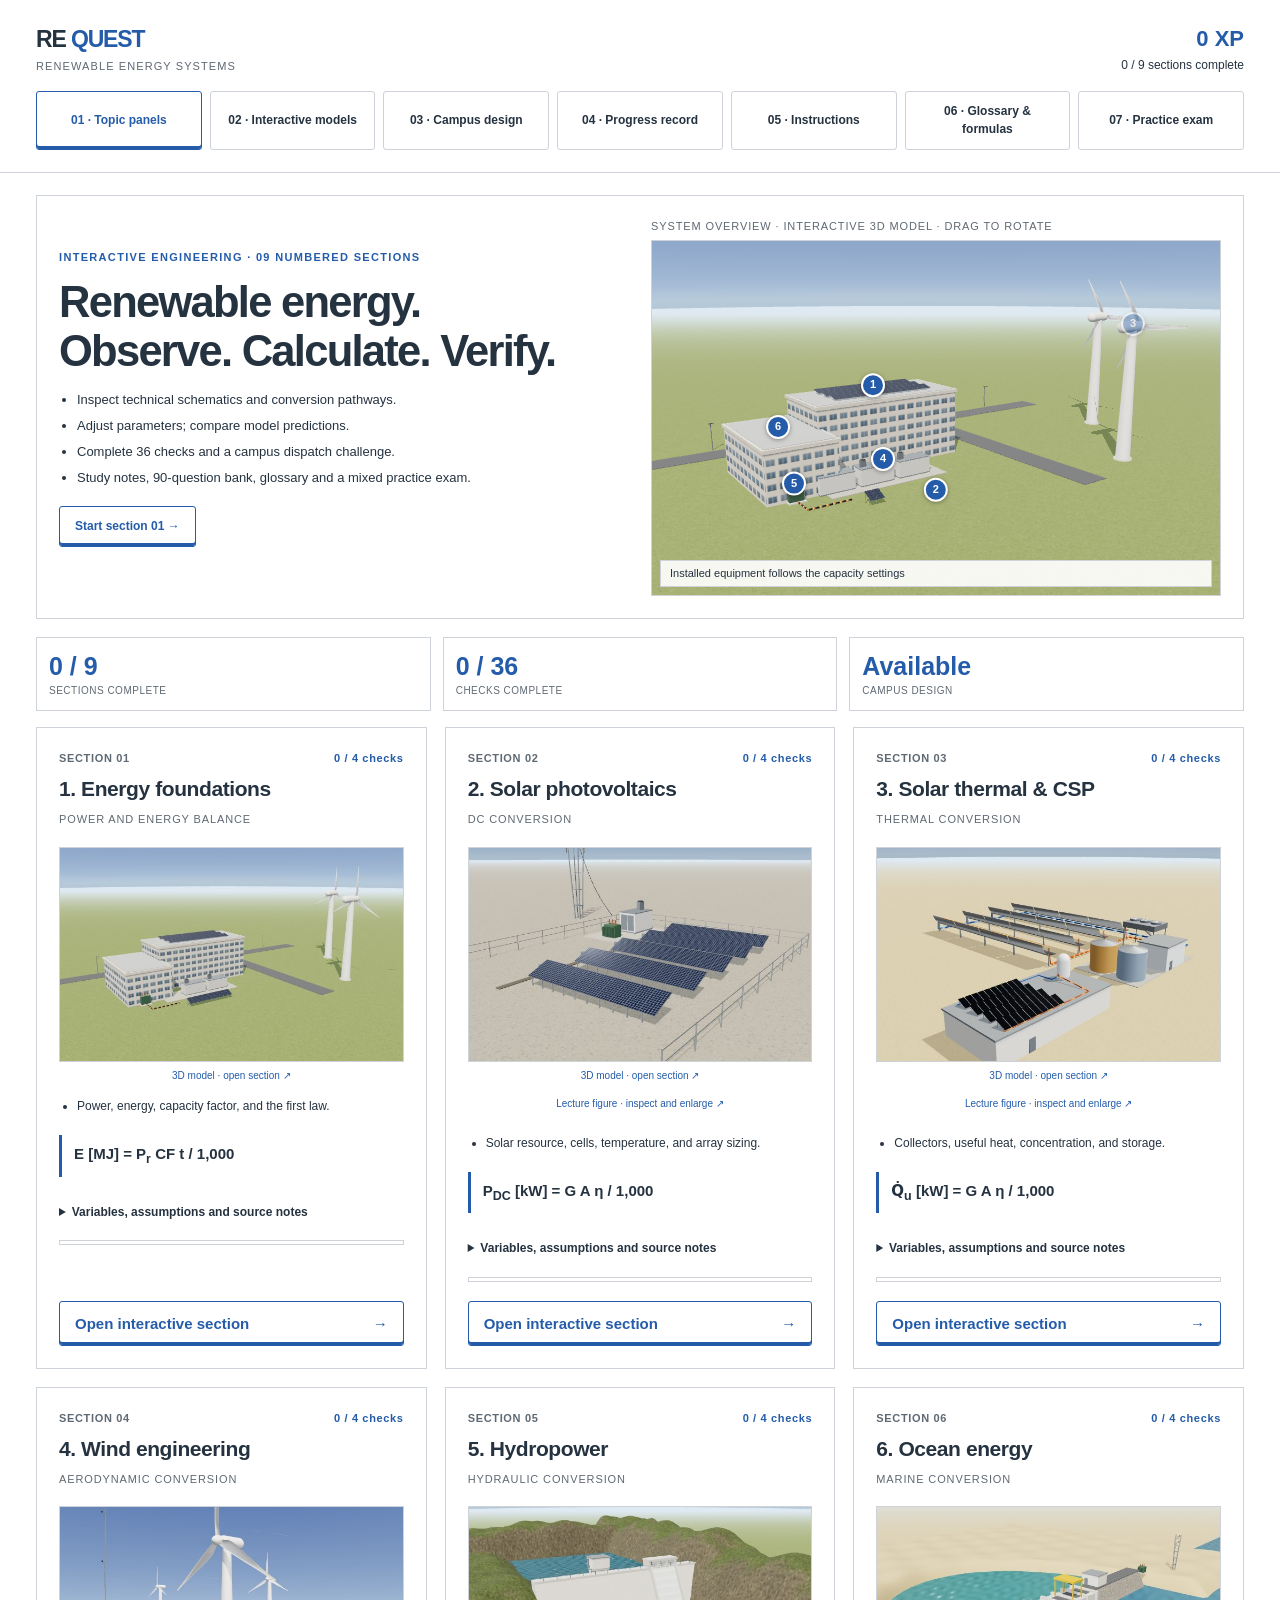
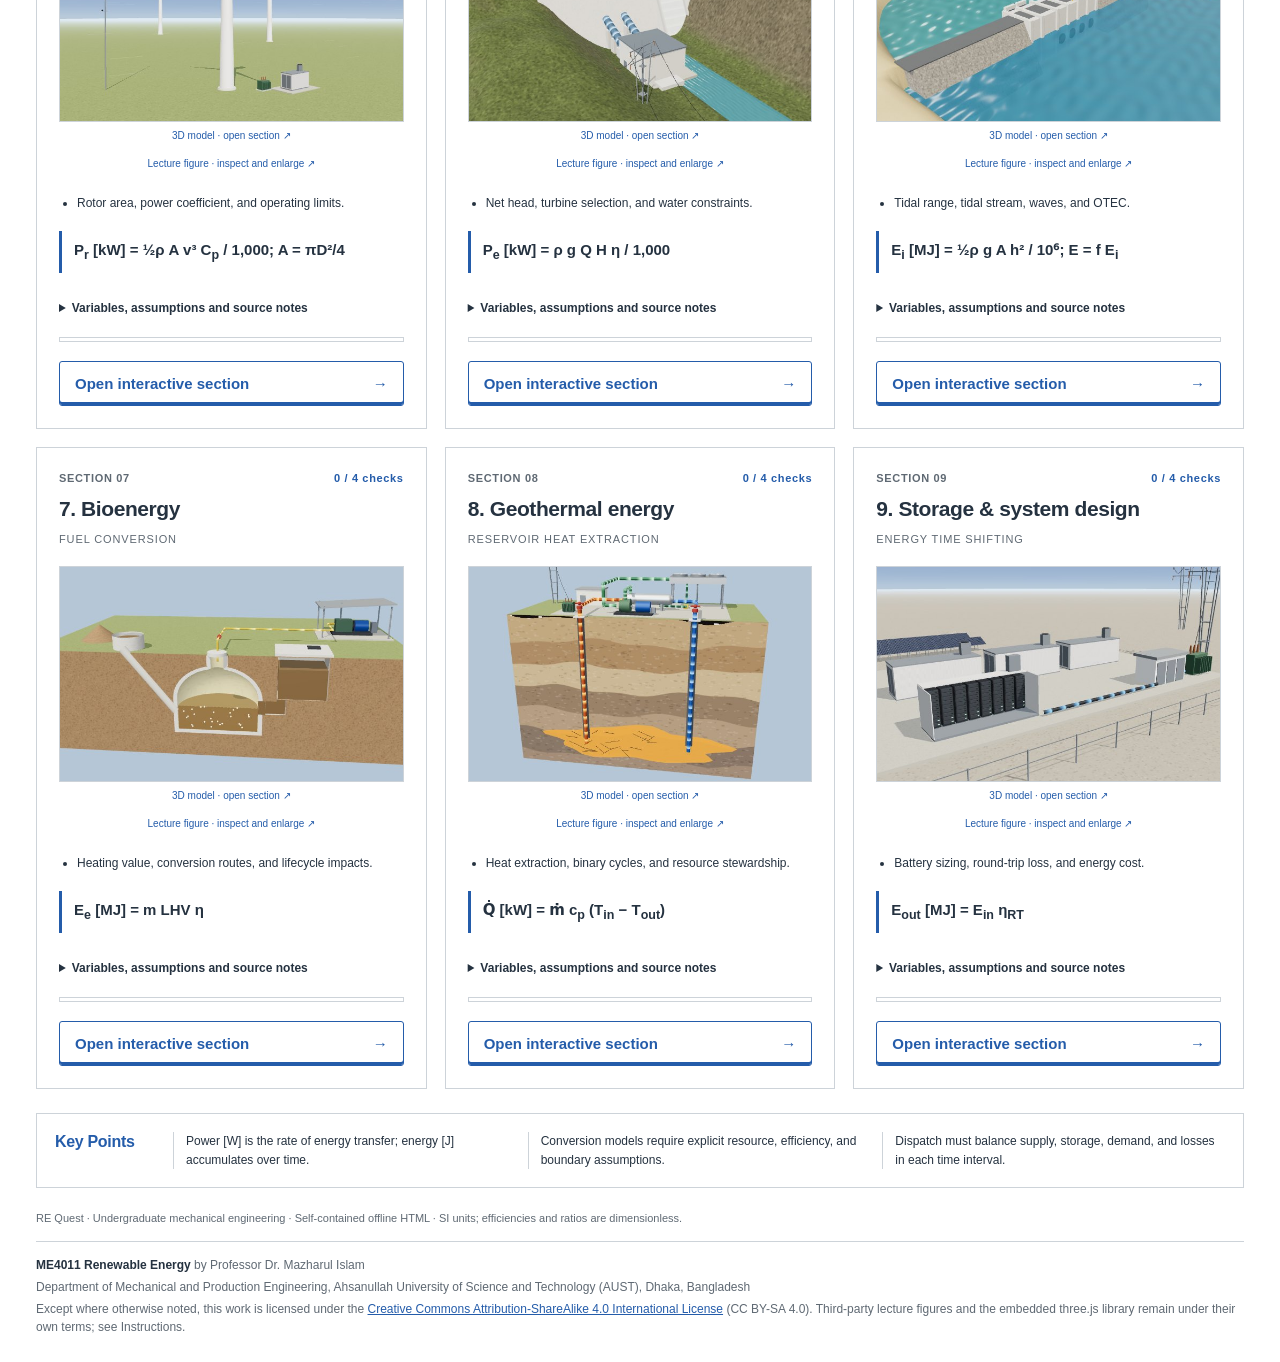
==== commit 17e74e00: "Correct texts, equations and 3D flow directions - Fix 3D flow directions (geothermal production well" ====
--- a/renewable-energy-quest.html
+++ b/renewable-energy-quest.html
@@ -11,7 +11,7 @@
 <main><div id="content"></div><section class="key-strip" aria-labelledby="keyTitle"><h2 id="keyTitle">Key Points</h2><ul id="keyPoints"><li>Distinguish power from energy.</li><li>Use stated model assumptions.</li><li>Check energy balance and losses.</li></ul></section></main><footer>RE Quest · Undergraduate mechanical engineering · Self-contained offline HTML · SI units; efficiencies and ratios are dimensionless.<div class="credit"><p><strong>ME4011 Renewable Energy</strong> by Professor Dr. Mazharul Islam</p><p>Department of Mechanical and Production Engineering, Ahsanullah University of Science and Technology (AUST), Dhaka, Bangladesh</p><p>Except where otherwise noted, this work is licensed under the <a href="https://creativecommons.org/licenses/by-sa/4.0/" target="_blank" rel="license noopener noreferrer">Creative Commons Attribution-ShareAlike 4.0 International License</a> (CC BY-SA 4.0). Third-party lecture figures and the embedded three.js library remain under their own terms; see Instructions.</p></div></footer><div id="notice" class="hidden" role="status"></div>
 <script>
 'use strict';
-const missions=[{"id":"basics","name":"Energy foundations","tag":"Power and energy balance","symbol":"E","desc":"Power, energy, capacity factor, and the first law.","lesson":"Power is a rate of energy transfer; energy is the accumulated transfer over time. A 100 kW plant operating at a 30% annual capacity factor delivers the same annual energy as 100 kW at full output for 30% of the year. Capacity factor is not conversion efficiency. Always define the system boundary before making an energy balance.","formula":"E [MJ] = Pᵣ CF t / 1,000","assumption":"Annual estimate: 31,536,000 s; constant rated capacity; CF is the annual energy ratio.","vars":[["Rated capacity","kW",10,1000,10,100],["Capacity factor","%",5,95,1,30]],"calc":"(p,c)=>p*c/100*31536000/1000","unit":"MJ/year","scale":3153600,"insight":"Increasing rated capacity or capacity factor increases annual energy linearly. This estimate does not predict hourly output.","q":[["Which quantity is measured in MJ?",["Power","Energy","Conversion efficiency"],1,"A kilowatt-hour is energy: power multiplied by time."],["A 25% capacity factor means…",["25% conversion efficiency","Annual energy is 25% of rated power × annual hours","The plant loses 75% of its electricity"],1,"Capacity factor compares actual energy with continuous operation at rated power."],["At steady state, input energy must equal…",["Useful output only","Useful output plus losses","Rated capacity"],1,"Energy is conserved; losses are transfers such as waste heat."]],"task":["A 200 kW plant has a 25% capacity factor. Estimate annual generation using 31,536,000 s.","MJ/year",1576800,"E = 200 × 0.25 × 31,536,000 / 1,000 = 1,576,800 MJ/year."],"defs":[["E","Annual electrical energy","MJ"],["Pᵣ","Rated electrical power","kW"],["CF","Capacity factor","1"],["t","Evaluation duration","s"]],"review":"Compare annual energy as well as rated power."},{"id":"pv","name":"Solar photovoltaics","tag":"DC conversion","symbol":"PV","desc":"Solar resource, cells, temperature, and array sizing.","lesson":"PV cells convert absorbed solar radiation into DC electricity. An inverter supplies AC loads. Irradiance (W/m²) is instantaneous power per area; irradiation (MJ/m²) is energy per area over a period. Module temperature, shading, wiring, and inverter losses affect delivered energy. Tilt affects the resource reaching a surface; a single optimal angle cannot describe every site and season.","formula":"PDC [kW] = G A η / 1,000","assumption":"Uniform plane-of-array irradiance, constant module efficiency; DC output before system losses.","vars":[["Irradiance","W/m²",100,1100,10,800],["Module area","m²",5,100,1,20]],"calc":"(g,a)=>g*a*.2/1000","unit":"kW DC","scale":22,"insight":"Here module efficiency is fixed at 20%. Real efficiency and output vary with cell temperature, spectrum, and shading.","q":[["Which device normally converts PV DC to AC?",["Inverter","Penstock","Condenser"],0,"An inverter converts DC electricity to AC."],["For typical silicon PV, increasing cell temperature at fixed irradiance usually…",["Increases power indefinitely","Reduces maximum power","Has no effect"],1,"The reduction in voltage generally outweighs the small increase in current."],["A pyranometer measures…",["Broadband solar irradiance","Wind direction","Battery state of charge"],0,"A pyranometer measures irradiance on its measurement plane."]],"task":["At G = 800 W/m², A = 20 m² and module efficiency = 20%, find DC output before losses.","kW",3.2,"P = 800 × 20 × 0.20 / 1,000 = 3.2 kW."],"defs":[["PDC","DC electrical power","kW"],["G","Plane-of-array irradiance","W/m²"],["A","Module area","m²"],["η","Module efficiency","1"]],"review":"Assess shading, roof access, and end-of-life management."},{"id":"thermal","name":"Solar thermal & CSP","tag":"Thermal conversion","symbol":"Q","desc":"Collectors, useful heat, concentration, and storage.","lesson":"Solar thermal collectors transfer solar energy to a working fluid. CSP uses concentrated sunlight to supply high-temperature heat, usually driving a heat engine. Concentrating collectors depend strongly on direct normal irradiance (DNI); diffuse sunlight cannot be concentrated to the same focus. Thermal storage can shift generation, but does not create extra energy.","formula":"Q̇ᵤ [kW] = G A η / 1,000","assumption":"Simple flat-plate model with fixed 60% useful efficiency; not a detailed CSP plant model.","vars":[["Irradiance","W/m²",100,1000,10,700],["Collector area","m²",2,80,1,10]],"calc":"(g,a)=>g*a*.6/1000","unit":"kW thermal","scale":48,"insight":"Useful heat depends on optical and thermal losses. Higher fluid temperature often increases heat loss.","q":[["Which resource is especially important for focusing CSP collectors?",["DNI","Only diffuse sky radiation","Nighttime humidity"],0,"Focusing optics require the direct beam component."],["Molten-salt storage primarily stores…",["Electric charge","Thermal energy","Wind momentum"],1,"Thermal storage retains heat for later use in a power cycle."],["The ideal heat-engine efficiency limit between hot and cold reservoirs is…",["1 − Tcold/Thot, with temperatures in kelvin","Thot/Tcold in Celsius","Always 100%"],0,"The Carnot limit uses absolute temperatures; real cycles have lower efficiency."]],"task":["A collector has 10 m² area, 700 W/m² irradiance and 60% useful efficiency. Find useful thermal power.","kW thermal",4.2,"Q̇ = 700 × 10 × 0.60 / 1,000 = 4.2 kW thermal."],"defs":[["Q̇ᵤ","Useful thermal power","kW"],["G","Irradiance","W/m²"],["A","Collector area","m²"],["η","Useful thermal efficiency","1"]],"review":"Assess direct heat use before selecting electricity conversion."},{"id":"wind","name":"Wind engineering","tag":"Aerodynamic conversion","symbol":"W","desc":"Rotor area, power coefficient, and operating limits.","lesson":"Wind carries kinetic energy. Rotor mechanical power is ½ρAv³Cp. For a circular HAWT rotor, A = πD²/4. Cp describes aerodynamic extraction, not generator efficiency. Under ideal actuator-disc assumptions, the Betz limit is 16/27. Real turbines have cut-in, rated, and cut-out regimes; cubic scaling alone does not describe their full power curve.","formula":"Pᵣ [kW] = ½ρ A v³ Cₚ / 1,000; A = πD²/4","assumption":"ρ = 1.225 kg/m³; Cp = 0.40; below rated operation; no drivetrain or electrical losses.","vars":[["Wind speed","m/s",3,12,0.5,8],["Rotor diameter","m",2,30,1,10]],"calc":"(v,d)=>.5*1.225*Math.PI*d*d/4*v*v*v*.4/1000","unit":"kW mechanical","scale":300,"insight":"Double speed gives eight times rotor power under this model; doubling diameter gives four times power.","q":[["At fixed Cp and density, doubling wind speed changes rotor power by…",["2 times","4 times","8 times"],2,"Power is proportional to the cube of speed, so 2³ = 8."],["The ideal Betz limit is approximately…",["59.3%","100%","20%"],0,"16/27 ≈ 0.593 under the ideal actuator-disc assumptions."],["Beyond rated speed, a controlled turbine usually…",["Follows the cubic law without limit","Limits output near rated power until cut-out","Has zero aerodynamic loading"],1,"Pitch and other control systems limit output and loads."]],"task":["For ρ = 1.225 kg/m³, A = 100 m², v = 8 m/s and Cp = 0.40, find rotor mechanical power.","kW",12.544,"P = 0.5 × 1.225 × 100 × 8³ × 0.40 / 1,000 = 12.544 kW."],"defs":[["Pᵣ","Rotor mechanical power","kW"],["ρ","Air density","kg/m³"],["A","Swept area","m²"],["D","Rotor diameter","m"],["v","Wind speed","m/s"],["Cₚ","Power coefficient","1"]],"review":"Document uncertainty in wind-resource estimates."},{"id":"hydro","name":"Hydropower","tag":"Hydraulic conversion","symbol":"H","desc":"Net head, turbine selection, and water constraints.","lesson":"Hydropower converts water energy to shaft power and then electricity. For a head-driven installation, electrical power is ρgQHη, using net head after hydraulic losses. Turbine selection depends on both head and flow: Pelton turbines suit high-head, relatively low-flow duties; Kaplan turbines suit low-head, high-flow duties. Environmental flow and seasonal availability constrain extraction.","formula":"Pₑ [kW] = ρ g Q H η / 1,000","assumption":"ρ = 1,000 kg/m³; g = 9.81 m/s²; overall turbine-generator efficiency = 80%; H is net head.","vars":[["Net head","m",2,100,1,20],["Turbine flow","m³/s",0.1,5,0.1,1]],"calc":"(h,q)=>1000*9.81*q*h*.8/1000","unit":"kW electric","scale":3924,"insight":"Power scales linearly with net head and turbine flow. More extraction is not automatically environmentally acceptable.","q":[["Use which head in the power equation?",["Gross head plus losses","Net head after hydraulic losses","Tower height"],1,"Net head is the energy head actually available at the turbine."],["Which turbine is commonly suitable for high head and relatively low flow?",["Kaplan","Pelton","A PV inverter"],1,"A Pelton impulse turbine is suited to high-head applications."],["Why retain an environmental flow?",["To support downstream river functions","To increase turbine friction","To remove the need for a site survey"],0,"A diversion affects downstream habitats and water uses."]],"task":["At Q = 1 m³/s, Hnet = 20 m and overall efficiency = 80%, find electrical power. Use ρ = 1,000 kg/m³ and g = 9.81 m/s².","kW",156.96,"P = 1,000 × 9.81 × 1 × 20 × 0.8 / 1,000 = 156.96 kW."],"defs":[["Pₑ","Electrical power","kW"],["ρ","Water density","kg/m³"],["g","Gravitational acceleration","m/s²"],["Q","Turbine volume flow","m³/s"],["H","Net head","m"],["η","Overall conversion efficiency","1"]],"review":"Assess downstream water allocation and environmental flows."},{"id":"ocean","name":"Ocean energy","tag":"Marine conversion","symbol":"≈","desc":"Tidal range, tidal stream, waves, and OTEC.","lesson":"Tidal-range systems exploit a water-level difference; tidal-stream devices exploit moving water. Waves carry energy associated with wind-driven surface motion. OTEC uses a temperature difference between warm surface and cold deep seawater. For an ideal constant-area tidal basin, the potential energy per full basin-level change is ½ρgAh²; real operating strategies and losses reduce recoverable energy.","formula":"Eᵢ [MJ] = ½ρ g A h² / 10⁶; E = f Eᵢ","assumption":"Seawater ρ = 1,025 kg/m³; g = 9.81 m/s²; constant basin area 100,000 m²; one ideal full level change.","vars":[["Tidal range","m",1,8,0.1,4],["Recovery fraction","%",10,80,1,50]],"calc":"(h,r)=>.5*1025*9.81*100000*h*h/1000000*r/100","unit":"MJ/event","scale":25742.4,"insight":"The recovery fraction is an illustrative aggregate factor. Event energy is not average power or annual production.","q":[["Tidal-stream devices extract mainly…",["Kinetic energy of currents","Heat from the seabed","Energy from fuel combustion"],0,"Current speed and swept area govern the incoming kinetic power."],["With fixed basin area, doubling tidal range changes ideal basin energy by…",["2 times","4 times","8 times"],1,"Ideal basin energy is proportional to h²."],["OTEC needs…",["A warm surface and cold deep-water temperature difference","Only a high wind speed","Only a large tidal range"],0,"OTEC drives a low-temperature-difference thermal cycle."]],"task":["For a constant-area basin A = 100,000 m² and h = 4 m, calculate ideal energy for one full level change. Use ρ = 1,025 kg/m³, g = 9.81 m/s²; ignore recovery losses.","MJ",8044.2,"Eᵢ = 0.5 × 1,025 × 9.81 × 100,000 × 4² / 1,000,000 = 8,044.2 MJ."],"defs":[["Eᵢ, E","Ideal and recovered event energy","MJ"],["ρ","Seawater density","kg/m³"],["g","Gravitational acceleration","m/s²"],["A","Basin area","m²"],["h","Tidal range","m"],["f","Recovery fraction","1"]],"review":"Assess coastal processes and community uses."},{"id":"bio","name":"Bioenergy","tag":"Fuel conversion","symbol":"B","desc":"Heating value, conversion routes, and lifecycle impacts.","lesson":"Biomass can supply heat, electricity, or fuels through several routes. Combustion releases heat; gasification produces a combustible gas through partial oxidation; anaerobic digestion produces biogas from suitable organic feedstocks. Net benefits depend on sourcing, land use, transport, emissions, and what would otherwise happen to the feedstock. Renewable does not automatically mean carbon neutral.","formula":"Eₑ = m LHV η","assumption":"LHV = 15 MJ/kg on the stated fuel basis; constant net electrical efficiency; no separate cogeneration heat credit.","vars":[["Fuel mass","kg",10,500,10,100],["Electrical efficiency","%",10,40,1,25]],"calc":"(m,e)=>m*15*e/100","unit":"MJ electric","scale":3000,"insight":"Use heating value and mass on the same moisture basis. Wet fuel can have much lower useful energy per kilogram.","q":[["Anaerobic digestion produces…",["Biogas","Only pure hydrogen","Solar radiation"],0,"Biogas commonly contains methane and carbon dioxide; cleaning may be required."],["Why can high fuel moisture reduce useful performance?",["Water evaporation consumes heat","It always doubles LHV","It removes all emissions"],0,"Evaporating water consumes energy and can affect combustion quality."],["A credible bioenergy carbon assessment includes…",["Only stack emissions","Feedstock, land use, supply chain, and counterfactual fate","No emissions because the fuel is renewable"],1,"A lifecycle boundary is essential; carbon neutrality is not automatic."]],"task":["Convert 100 kg of fuel at LHV = 15 MJ/kg to electricity at 25% net electrical efficiency.","MJ",375,"Eₑ = 100 × 15 × 0.25 = 375 MJ."],"defs":[["Eₑ","Net electrical energy","MJ"],["m","Fuel mass","kg"],["LHV","Lower heating value","MJ/kg"],["η","Net electrical efficiency","1"]],"review":"Verify sustainable feedstock availability and competing essential uses."},{"id":"geo","name":"Geothermal energy","tag":"Reservoir heat extraction","symbol":"ΔT","desc":"Heat extraction, binary cycles, and resource stewardship.","lesson":"Geothermal systems use heat from within Earth. Resource temperature and fluid conditions determine the conversion route. A binary plant transfers geothermal heat to a secondary working fluid. Ground-source heat pumps exchange heat with shallow ground and use electricity; they are different from geothermal electricity plants. Extraction and reinjection require careful reservoir and environmental management.","formula":"Q̇ = ṁ cₚ (Tᵢₙ − Tₒᵤₜ)","assumption":"Liquid water cp = 4.18 kJ/(kg·K); fixed outlet temperature 333.15 K; no phase change or heat loss.","vars":[["Mass flow","kg/s",1,50,1,10],["Inlet temperature","K",343.15,423.15,1,393.15]],"calc":"(m,t)=>m*4.18*(t-333.15)","unit":"kW thermal","scale":18810,"insight":"Thermal power is not electrical power. Net electrical output also depends on cycle efficiency and parasitic pumping.","q":[["A binary geothermal plant uses…",["A secondary working-fluid cycle","PV cells inside a well","A tidal barrage"],0,"A heat exchanger transfers geothermal heat to another fluid."],["A ground-source heat pump…",["Creates energy from nothing","Uses electricity to transfer heat","Is identical to a geothermal steam turbine"],1,"A heat pump moves heat; COP can exceed one without violating energy conservation."],["Why is reinjection often considered?",["Reservoir management and fluid disposal","To guarantee unlimited output","To eliminate all seismic risk"],0,"Reinjection can support resource management, but site-specific risks remain."]],"task":["Water flows at 10 kg/s and cools from 393.15 K to 333.15 K. Use cp = 4.18 kJ/(kg·K). Find extracted heat rate.","kW thermal",2508,"Q̇ = 10 × 4.18 × (393.15 − 333.15) = 2,508 kW."],"defs":[["Q̇","Extracted thermal power","kW"],["ṁ","Mass flow rate","kg/s"],["cₚ","Specific heat capacity","kJ/(kg·K)"],["Tᵢₙ, Tₒᵤₜ","Inlet and outlet temperatures","K"]],"review":"Specify monitoring for long-term reservoir protection."},{"id":"storage","name":"Storage & system design","tag":"Energy time shifting","symbol":"↔","desc":"Battery sizing, round-trip loss, and energy cost.","lesson":"Storage shifts energy in time. Power capacity (kW) determines the rate of charging or discharging; energy capacity (MJ) determines duration. Round-trip efficiency is output energy divided by input energy over a full cycle. A microgrid needs time-resolved balancing, reserve margins, and realistic resource data. LCOE compares discounted lifecycle costs with discounted delivered energy; it does not measure reliability by itself.","formula":"Eₒᵤₜ = Eᵢₙ ηRT","assumption":"A complete storage cycle; round-trip efficiency includes all modeled losses; no degradation in this model.","vars":[["Cycle input energy","MJ",36,1800,36,360],["Round-trip efficiency","%",50,95,1,80]],"calc":"(e,r)=>e*r/100","unit":"MJ delivered","scale":1710,"insight":"A 360 MJ battery cannot necessarily supply 100 kW; both the power and energy ratings must be checked.","q":[["A 20 kW / 288 MJ battery at full usable capacity can ideally supply 20 kW for…",["14,400 s","288,000 s","900 s"],0,"Duration = energy / power = 288,000 kJ / 20 kW = 14,400 s before additional losses."],["Pumped storage is primarily…",["A net energy source","Energy storage with cycle losses","A perpetual-motion device"],1,"Pumping consumes more energy than is recovered through generation."],["For an honest technology cost comparison, use…",["Only equipment purchase price","Consistent boundaries, service life, discounting, and delivered energy","Only the highest nameplate rating"],1,"Lifecycle comparisons require consistent assumptions and system boundaries."]],"task":["A complete storage cycle accepts 360 MJ and has 80% round-trip efficiency. Find delivered energy.","MJ",288,"Eₒᵤₜ = 360 × 0.80 = 288 MJ; cycle loss = 72 MJ."],"defs":[["Eₒᵤₜ","Delivered cycle energy","MJ"],["Eᵢₙ","Input cycle energy","MJ"],["ηRT","Round-trip efficiency","1"]],"review":"Prioritize essential loads during a supply shortfall."}];
+const missions=[{"id":"basics","name":"Energy foundations","tag":"Power and energy balance","symbol":"E","desc":"Power, energy, capacity factor, and the first law.","lesson":"Power is a rate of energy transfer; energy is the accumulated transfer over time. A 100 kW plant operating at a 30% annual capacity factor delivers the same annual energy as 100 kW at full output for 30% of the year. Capacity factor is not conversion efficiency. Always define the system boundary before making an energy balance.","formula":"E [MJ] = P<sub>r</sub> CF t / 1,000","assumption":"Annual estimate: 31,536,000 s; constant rated capacity; CF is the annual energy ratio.","vars":[["Rated capacity","kW",10,1000,10,100],["Capacity factor","%",5,95,1,30]],"calc":"(p,c)=>p*c/100*31536000/1000","unit":"MJ/year","scale":3153600,"insight":"Increasing rated capacity or capacity factor increases annual energy linearly. This estimate does not predict hourly output.","q":[["Which quantity is measured in MJ?",["Power","Energy","Conversion efficiency"],1,"A kilowatt-hour is energy: power multiplied by time."],["A 25% capacity factor means…",["25% conversion efficiency","Annual energy is 25% of rated power × annual hours","The plant loses 75% of its electricity"],1,"Capacity factor compares actual energy with continuous operation at rated power."],["At steady state, input energy must equal…",["Useful output only","Useful output plus losses","Rated capacity"],1,"Energy is conserved; losses are transfers such as waste heat."]],"task":["A 200 kW plant has a 25% capacity factor. Estimate annual generation using 31,536,000 s.","MJ/year",1576800,"E = 200 × 0.25 × 31,536,000 / 1,000 = 1,576,800 MJ/year."],"defs":[["E","Annual electrical energy","MJ"],["P<sub>r</sub>","Rated electrical power","kW"],["CF","Capacity factor","1"],["t","Evaluation duration","s"]],"review":"Compare annual energy as well as rated power."},{"id":"pv","name":"Solar photovoltaics","tag":"DC conversion","symbol":"PV","desc":"Solar resource, cells, temperature, and array sizing.","lesson":"PV cells convert absorbed solar radiation into DC electricity. An inverter supplies AC loads. Irradiance (W/m²) is instantaneous power per area; irradiation (MJ/m²) is energy per area over a period. Module temperature, shading, wiring, and inverter losses affect delivered energy. Tilt affects the resource reaching a surface; a single optimal angle cannot describe every site and season.","formula":"P<sub>DC</sub> [kW] = G A η / 1,000","assumption":"Uniform plane-of-array irradiance, constant module efficiency; DC output before system losses.","vars":[["Irradiance","W/m²",100,1100,10,800],["Module area","m²",5,100,1,20]],"calc":"(g,a)=>g*a*.2/1000","unit":"kW DC","scale":22,"insight":"Here module efficiency is fixed at 20%. Real efficiency and output vary with cell temperature, spectrum, and shading.","q":[["Which device normally converts PV DC to AC?",["Inverter","Penstock","Condenser"],0,"An inverter converts DC electricity to AC."],["For typical silicon PV, increasing cell temperature at fixed irradiance usually…",["Increases power indefinitely","Reduces maximum power","Has no effect"],1,"The reduction in voltage generally outweighs the small increase in current."],["A pyranometer measures…",["Broadband solar irradiance","Wind direction","Battery state of charge"],0,"A pyranometer measures irradiance on its measurement plane."]],"task":["At G = 800 W/m², A = 20 m² and module efficiency = 20%, find DC output before losses.","kW",3.2,"P = 800 × 20 × 0.20 / 1,000 = 3.2 kW."],"defs":[["P<sub>DC</sub>","DC electrical power","kW"],["G","Plane-of-array irradiance","W/m²"],["A","Module area","m²"],["η","Module efficiency","1"]],"review":"Assess shading, roof access, and end-of-life management."},{"id":"thermal","name":"Solar thermal & CSP","tag":"Thermal conversion","symbol":"Q","desc":"Collectors, useful heat, concentration, and storage.","lesson":"Solar thermal collectors transfer solar energy to a working fluid. CSP uses concentrated sunlight to supply high-temperature heat, usually driving a heat engine. Concentrating collectors depend strongly on direct normal irradiance (DNI); diffuse sunlight cannot be concentrated to the same focus. Thermal storage can shift generation, but does not create extra energy.","formula":"Q̇<sub>u</sub> [kW] = G A η / 1,000","assumption":"Simple flat-plate model with fixed 60% useful efficiency; not a detailed CSP plant model.","vars":[["Irradiance","W/m²",100,1000,10,700],["Collector area","m²",2,80,1,10]],"calc":"(g,a)=>g*a*.6/1000","unit":"kW thermal","scale":48,"insight":"Useful heat depends on optical and thermal losses. Higher fluid temperature often increases heat loss.","q":[["Which resource is especially important for focusing CSP collectors?",["DNI","Only diffuse sky radiation","Nighttime humidity"],0,"Focusing optics require the direct beam component."],["Molten-salt storage primarily stores…",["Electric charge","Thermal energy","Wind momentum"],1,"Thermal storage retains heat for later use in a power cycle."],["The ideal heat-engine efficiency limit between hot and cold reservoirs is…",["1 − Tcold/Thot, with temperatures in kelvin","Thot/Tcold in Celsius","Always 100%"],0,"The Carnot limit uses absolute temperatures; real cycles have lower efficiency."]],"task":["A collector has 10 m² area, 700 W/m² irradiance and 60% useful efficiency. Find useful thermal power.","kW thermal",4.2,"Q̇ = 700 × 10 × 0.60 / 1,000 = 4.2 kW thermal."],"defs":[["Q̇<sub>u</sub>","Useful thermal power","kW"],["G","Irradiance","W/m²"],["A","Collector area","m²"],["η","Useful thermal efficiency","1"]],"review":"Assess direct heat use before selecting electricity conversion."},{"id":"wind","name":"Wind engineering","tag":"Aerodynamic conversion","symbol":"W","desc":"Rotor area, power coefficient, and operating limits.","lesson":"Wind carries kinetic energy. Rotor mechanical power is ½ρAv³Cₚ. For a circular HAWT rotor, A = πD²/4. Cₚ describes aerodynamic extraction, not generator efficiency. Under ideal actuator-disc assumptions, the Betz limit is 16/27. Real turbines have cut-in, rated, and cut-out regimes; cubic scaling alone does not describe their full power curve.","formula":"P<sub>r</sub> [kW] = ½ρ A v³ C<sub>p</sub> / 1,000; A = πD²/4","assumption":"ρ = 1.225 kg/m³; Cₚ = 0.40; below rated operation; no drivetrain or electrical losses.","vars":[["Wind speed","m/s",3,12,0.5,8],["Rotor diameter","m",2,30,1,10]],"calc":"(v,d)=>.5*1.225*Math.PI*d*d/4*v*v*v*.4/1000","unit":"kW mechanical","scale":300,"insight":"Doubling wind speed gives eight times rotor power under this model; doubling diameter gives four times power.","q":[["At fixed Cₚ and density, doubling wind speed changes rotor power by…",["2 times","4 times","8 times"],2,"Power is proportional to the cube of speed, so 2³ = 8."],["The ideal Betz limit is approximately…",["59.3%","100%","20%"],0,"16/27 ≈ 0.593 under the ideal actuator-disc assumptions."],["Beyond rated speed, a controlled turbine usually…",["Follows the cubic law without limit","Limits output near rated power until cut-out","Has zero aerodynamic loading"],1,"Pitch and other control systems limit output and loads."]],"task":["For ρ = 1.225 kg/m³, A = 100 m², v = 8 m/s and Cₚ = 0.40, find rotor mechanical power.","kW",12.544,"P = 0.5 × 1.225 × 100 × 8³ × 0.40 / 1,000 = 12.544 kW."],"defs":[["P<sub>r</sub>","Rotor mechanical power","kW"],["ρ","Air density","kg/m³"],["A","Swept area","m²"],["D","Rotor diameter","m"],["v","Wind speed","m/s"],["C<sub>p</sub>","Power coefficient","1"]],"review":"Document uncertainty in wind-resource estimates."},{"id":"hydro","name":"Hydropower","tag":"Hydraulic conversion","symbol":"H","desc":"Net head, turbine selection, and water constraints.","lesson":"Hydropower converts water energy to shaft power and then electricity. For a head-driven installation, electrical power is ρgQHη, using net head after hydraulic losses. Turbine selection depends on both head and flow: Pelton turbines suit high-head, relatively low-flow duties; Kaplan turbines suit low-head, high-flow duties. Environmental flow and seasonal availability constrain extraction.","formula":"P<sub>e</sub> [kW] = ρ g Q H η / 1,000","assumption":"ρ = 1,000 kg/m³; g = 9.81 m/s²; overall turbine-generator efficiency = 80%; H is net head.","vars":[["Net head","m",2,100,1,20],["Turbine flow","m³/s",0.1,5,0.1,1]],"calc":"(h,q)=>1000*9.81*q*h*.8/1000","unit":"kW electric","scale":3924,"insight":"Power scales linearly with net head and turbine flow. More extraction is not automatically environmentally acceptable.","q":[["Use which head in the power equation?",["Gross head plus losses","Net head after hydraulic losses","Tower height"],1,"Net head is the energy head actually available at the turbine."],["Which turbine is commonly suitable for high head and relatively low flow?",["Kaplan","Pelton","A PV inverter"],1,"A Pelton impulse turbine is suited to high-head applications."],["Why retain an environmental flow?",["To support downstream river functions","To increase turbine friction","To remove the need for a site survey"],0,"A diversion affects downstream habitats and water uses."]],"task":["At Q = 1 m³/s, Hnet = 20 m and overall efficiency = 80%, find electrical power. Use ρ = 1,000 kg/m³ and g = 9.81 m/s².","kW",156.96,"P = 1,000 × 9.81 × 1 × 20 × 0.8 / 1,000 = 156.96 kW."],"defs":[["P<sub>e</sub>","Electrical power","kW"],["ρ","Water density","kg/m³"],["g","Gravitational acceleration","m/s²"],["Q","Turbine volume flow","m³/s"],["H","Net head","m"],["η","Overall conversion efficiency","1"]],"review":"Assess downstream water allocation and environmental flows."},{"id":"ocean","name":"Ocean energy","tag":"Marine conversion","symbol":"≈","desc":"Tidal range, tidal stream, waves, and OTEC.","lesson":"Tidal-range systems exploit a water-level difference; tidal-stream devices exploit moving water. Waves carry energy associated with wind-driven surface motion. OTEC uses a temperature difference between warm surface and cold deep seawater. For an ideal constant-area tidal basin, the potential energy per full basin-level change is ½ρgAh²; real operating strategies and losses reduce recoverable energy.","formula":"E<sub>i</sub> [MJ] = ½ρ g A h² / 10⁶; E = f E<sub>i</sub>","assumption":"Seawater ρ = 1,025 kg/m³; g = 9.81 m/s²; constant basin area 100,000 m²; one ideal full level change.","vars":[["Tidal range","m",1,8,0.1,4],["Recovery fraction","%",10,80,1,50]],"calc":"(h,r)=>.5*1025*9.81*100000*h*h/1000000*r/100","unit":"MJ/event","scale":25742.4,"insight":"The recovery fraction is an illustrative aggregate factor. Event energy is not average power or annual production.","q":[["Tidal-stream devices extract mainly…",["Kinetic energy of currents","Heat from the seabed","Energy from fuel combustion"],0,"Current speed and swept area govern the incoming kinetic power."],["With fixed basin area, doubling tidal range changes ideal basin energy by…",["2 times","4 times","8 times"],1,"Ideal basin energy is proportional to h²."],["OTEC needs…",["A warm surface and cold deep-water temperature difference","Only a high wind speed","Only a large tidal range"],0,"OTEC drives a low-temperature-difference thermal cycle."]],"task":["For a constant-area basin A = 100,000 m² and h = 4 m, calculate ideal energy for one full level change. Use ρ = 1,025 kg/m³, g = 9.81 m/s²; ignore recovery losses.","MJ",8044.2,"Eᵢ = 0.5 × 1,025 × 9.81 × 100,000 × 4² / 1,000,000 = 8,044.2 MJ."],"defs":[["E<sub>i</sub>, E","Ideal and recovered event energy","MJ"],["ρ","Seawater density","kg/m³"],["g","Gravitational acceleration","m/s²"],["A","Basin area","m²"],["h","Tidal range","m"],["f","Recovery fraction","1"]],"review":"Assess coastal processes and community uses."},{"id":"bio","name":"Bioenergy","tag":"Fuel conversion","symbol":"B","desc":"Heating value, conversion routes, and lifecycle impacts.","lesson":"Biomass can supply heat, electricity, or fuels through several routes. Combustion releases heat; gasification produces a combustible gas through partial oxidation; anaerobic digestion produces biogas from suitable organic feedstocks. Net benefits depend on sourcing, land use, transport, emissions, and what would otherwise happen to the feedstock. Renewable does not automatically mean carbon neutral.","formula":"E<sub>e</sub> [MJ] = m LHV η","assumption":"LHV = 15 MJ/kg on the stated fuel basis; constant net electrical efficiency; no separate cogeneration heat credit.","vars":[["Fuel mass","kg",10,500,10,100],["Electrical efficiency","%",10,40,1,25]],"calc":"(m,e)=>m*15*e/100","unit":"MJ electric","scale":3000,"insight":"Use heating value and mass on the same moisture basis. Wet fuel can have much lower useful energy per kilogram.","q":[["Anaerobic digestion produces…",["Biogas","Only pure hydrogen","Solar radiation"],0,"Biogas commonly contains methane and carbon dioxide; cleaning may be required."],["Why can high fuel moisture reduce useful performance?",["Water evaporation consumes heat","It always doubles LHV","It removes all emissions"],0,"Evaporating water consumes energy and can affect combustion quality."],["A credible bioenergy carbon assessment includes…",["Only stack emissions","Feedstock, land use, supply chain, and counterfactual fate","No emissions because the fuel is renewable"],1,"A lifecycle boundary is essential; carbon neutrality is not automatic."]],"task":["Convert 100 kg of fuel at LHV = 15 MJ/kg to electricity at 25% net electrical efficiency.","MJ",375,"Eₑ = 100 × 15 × 0.25 = 375 MJ."],"defs":[["E<sub>e</sub>","Net electrical energy","MJ"],["m","Fuel mass","kg"],["LHV","Lower heating value","MJ/kg"],["η","Net electrical efficiency","1"]],"review":"Verify sustainable feedstock availability and competing essential uses."},{"id":"geo","name":"Geothermal energy","tag":"Reservoir heat extraction","symbol":"ΔT","desc":"Heat extraction, binary cycles, and resource stewardship.","lesson":"Geothermal systems use heat from within Earth. Resource temperature and fluid conditions determine the conversion route. A binary plant transfers geothermal heat to a secondary working fluid. Ground-source heat pumps exchange heat with shallow ground and use electricity; they are different from geothermal electricity plants. Extraction and reinjection require careful reservoir and environmental management.","formula":"Q̇ [kW] = ṁ c<sub>p</sub> (T<sub>in</sub> − T<sub>out</sub>)","assumption":"Liquid water cₚ = 4.18 kJ/(kg·K); fixed outlet temperature 333.15 K; no phase change or heat loss.","vars":[["Mass flow","kg/s",1,50,1,10],["Inlet temperature","K",343.15,423.15,1,393.15]],"calc":"(m,t)=>m*4.18*(t-333.15)","unit":"kW thermal","scale":18810,"insight":"Thermal power is not electrical power. Net electrical output also depends on cycle efficiency and parasitic pumping.","q":[["A binary geothermal plant uses…",["A secondary working-fluid cycle","PV cells inside a well","A tidal barrage"],0,"A heat exchanger transfers geothermal heat to another fluid."],["A ground-source heat pump…",["Creates energy from nothing","Uses electricity to transfer heat","Is identical to a geothermal steam turbine"],1,"A heat pump moves heat; COP can exceed one without violating energy conservation."],["Why is reinjection often considered?",["Reservoir management and fluid disposal","To guarantee unlimited output","To eliminate all seismic risk"],0,"Reinjection can support resource management, but site-specific risks remain."]],"task":["Water flows at 10 kg/s and cools from 393.15 K to 333.15 K. Use cₚ = 4.18 kJ/(kg·K). Find extracted heat rate.","kW thermal",2508,"Q̇ = 10 × 4.18 × (393.15 − 333.15) = 2,508 kW."],"defs":[["Q̇","Extracted thermal power","kW"],["ṁ","Mass flow rate","kg/s"],["c<sub>p</sub>","Specific heat capacity","kJ/(kg·K)"],["T<sub>in</sub>, T<sub>out</sub>","Inlet and outlet temperatures","K"]],"review":"Specify monitoring for long-term reservoir protection."},{"id":"storage","name":"Storage & system design","tag":"Energy time shifting","symbol":"↔","desc":"Battery sizing, round-trip loss, and energy cost.","lesson":"Storage shifts energy in time. Power capacity (kW) determines the rate of charging or discharging; energy capacity (MJ) determines duration. Round-trip efficiency is output energy divided by input energy over a full cycle. A microgrid needs time-resolved balancing, reserve margins, and realistic resource data. LCOE compares discounted lifecycle costs with discounted delivered energy; it does not measure reliability by itself.","formula":"E<sub>out</sub> [MJ] = E<sub>in</sub> η<sub>RT</sub>","assumption":"A complete storage cycle; round-trip efficiency includes all modeled losses; no degradation in this model.","vars":[["Cycle input energy","MJ",36,1800,36,360],["Round-trip efficiency","%",50,95,1,80]],"calc":"(e,r)=>e*r/100","unit":"MJ delivered","scale":1710,"insight":"A 360 MJ battery cannot necessarily supply 100 kW; both the power and energy ratings must be checked.","q":[["A 20 kW / 288 MJ battery at full usable capacity can ideally supply 20 kW for…",["14,400 s","288,000 s","900 s"],0,"Duration = energy / power = 288,000 kJ / 20 kW = 14,400 s before additional losses."],["Pumped storage is primarily…",["A net energy source","Energy storage with cycle losses","A perpetual-motion device"],1,"Pumping consumes more energy than is recovered through generation."],["For an honest technology cost comparison, use…",["Only equipment purchase price","Consistent boundaries, service life, discounting, and delivered energy","Only the highest nameplate rating"],1,"Lifecycle comparisons require consistent assumptions and system boundaries."]],"task":["A complete storage cycle accepts 360 MJ and has 80% round-trip efficiency. Find delivered energy.","MJ",288,"Eₒᵤₜ = 360 × 0.80 = 288 MJ; cycle loss = 72 MJ."],"defs":[["E<sub>out</sub>","Delivered cycle energy","MJ"],["E<sub>in</sub>","Input cycle energy","MJ"],["η<sub>RT</sub>","Round-trip efficiency","1"]],"review":"Prioritize essential loads during a supply shortfall."}];
 missions.forEach(m=>m.calc=eval(m.calc));
 const $=s=>document.querySelector(s),fmt=n=>Number(n).toLocaleString(undefined,{maximumFractionDigits:2});
 const axisNumber=n=>Math.abs(n)>=10000?n.toExponential(2):fmt(n);
@@ -23,7 +23,7 @@
 function award(m,i){if(!state.done[m.id+'-'+i]){state.done[m.id+'-'+i]=true;save();toast('Correct response recorded · +25 XP')}}
 function bullets(text,cls=''){return '<ul class="bullets '+cls+'">'+text.split(/(?<=[.!?])\s+(?=[A-ZΑ-Ω])/).map(t=>'<li>'+t+'</li>').join('')+'</ul>'}
 function defs(m){return '<dl class="definitions">'+m.defs.map(d=>`<dt>${d[0]}</dt><dd>${d[1]} [${d[2]}]</dd>`).join('')+'</dl>'}
-function eq(m){let additional='';if(m.id==='thermal')additional='<div class="equation">ηCarnot = 1 − Tcold / Thot</div><ul class="bullets compact"><li>ηCarnot: ideal heat-engine efficiency [1].</li><li>Tcold, Thot: cold and hot reservoir temperatures [K].</li><li>Real cycle efficiency is lower.</li></ul>';if(m.id==='basics')additional='<div class="equation">Eᵢₙ = Eᵤₛₑ + Eₗₒₛₛ</div><ul class="bullets compact"><li>Eᵢₙ, Eᵤₛₑ, Eₗₒₛₛ: input, useful and lost energy [J].</li><li>Steady operation; no net energy accumulation.</li></ul>';if(m.id==='storage')additional='<div class="equation">t [s] = E [MJ] × 1,000 / P [kW]</div><ul class="bullets compact"><li>t: ideal supply duration [s].</li><li>E: usable stored energy [MJ].</li><li>P: constant output power [kW].</li><li>Additional discharge losses excluded.</li></ul>';return `<div class="equation">${m.formula}</div>${defs(m)}${additional}<div class="unit-note">${['basics','pv','thermal','wind','hydro'].includes(m.id)?'Convert kJ to MJ or W to kW by dividing by 1,000. ':m.id==='ocean'?'Convert J to MJ by dividing by 10⁶. ':''}η, CF, Cₚ and f use fractional values in equations; controls display percentages.</div>`}
+function eq(m){let additional='';if(m.id==='thermal')additional='<div class="equation">η<sub>Carnot</sub> = 1 − T<sub>cold</sub> / T<sub>hot</sub></div><ul class="bullets compact"><li>η<sub>Carnot</sub>: ideal heat-engine efficiency [1].</li><li>T<sub>cold</sub>, T<sub>hot</sub>: cold and hot reservoir temperatures [K].</li><li>Real cycle efficiency is lower.</li></ul>';if(m.id==='basics')additional='<div class="equation">E<sub>in</sub> = E<sub>use</sub> + E<sub>loss</sub></div><ul class="bullets compact"><li>E<sub>in</sub>, E<sub>use</sub>, E<sub>loss</sub>: input, useful and lost energy [J].</li><li>Steady operation; no net energy accumulation.</li></ul>';if(m.id==='storage')additional='<div class="equation">t [s] = E [MJ] × 1,000 / P [kW]</div><ul class="bullets compact"><li>t: ideal supply duration [s].</li><li>E: usable stored energy [MJ].</li><li>P: constant output power [kW].</li><li>Additional discharge losses excluded.</li></ul>';return `<div class="equation">${m.formula}</div>${defs(m)}${additional}<div class="unit-note">${['basics','pv','thermal','wind','hydro'].includes(m.id)?'Convert kJ to MJ or W to kW by dividing by 1,000. ':m.id==='ocean'?'Convert J to MJ by dividing by 10⁶. ':''}η, CF, C<sub>p</sub> and f use fractional values in equations; controls display percentages.</div>`}
 function heading(k,t,sub){return `<div class="view-title"><div><div class="eyebrow">${k}</div><h1 style="margin-top:10px">${t}</h1><p>${sub}</p></div></div>`}
 function navigate(v){view=v;document.querySelectorAll('nav button').forEach(b=>b.classList.toggle('active',b.dataset.view===v||(v==='mission'&&b.dataset.view==='map')));render();window.scrollTo(0,0)}
 document.querySelectorAll('nav button').forEach(b=>b.onclick=()=>navigate(b.dataset.view));
@@ -36,15 +36,15 @@
 function txt(x,y,t,cls=''){return `<text x="${x}" y="${y}" text-anchor="middle" class="${cls}">${t}</text>`}
 function flow(labels,y=164){const w=86,gap=24,x=(360-(labels.length*w+(labels.length-1)*gap))/2;return labels.map((s,i)=>rect(x+i*(w+gap),y,w,32,s,i===labels.length-1?orange:blue)+(i<labels.length-1?arrow(x+i*(w+gap)+w,y+16,x+(i+1)*(w+gap),y+16):'')).join('')}
 function schematic(id,detail=false,focus=0){let body='';switch(id){
-case 'basics':body=rect(15,65,90,48,'Input energy')+arrow(105,89,139,89)+rect(139,65,88,48,'Converter')+arrow(227,89,257,89)+rect(257,65,88,48,'Useful output',orange)+arrow(183,113,183,148,grey)+rect(139,148,88,32,'Losses',grey)+txt(180,33,'SYSTEM ENERGY BALANCE')+txt(180,214,'Eᵢₙ = Eᵤₛₑ + Eₗₒₛₛ');break;
+case 'basics':body=rect(15,65,90,48,'Input energy')+arrow(105,89,139,89)+rect(139,65,88,48,'Converter')+arrow(227,89,257,89)+rect(257,65,88,48,'Useful output',orange)+arrow(183,113,183,148,grey)+rect(139,148,88,32,'Losses',grey)+txt(180,33,'SYSTEM ENERGY BALANCE')+txt(180,214,'E<tspan baseline-shift="sub" font-size="8">in</tspan> = E<tspan baseline-shift="sub" font-size="8">use</tspan> + E<tspan baseline-shift="sub" font-size="8">loss</tspan>');break;
 case 'pv':body=`<circle cx="56" cy="47" r="19" fill="white" stroke="${orange}" stroke-width="1.5"/>`+arrow(81,48,129,85,orange)+arrow(75,65,112,96,orange)+`<path d="M113 85H223L247 135H91ZM148 85L140 135M185 85L195 135M104 110H235M117 135V155M222 135V155" fill="white" stroke="${blue}" stroke-width="1.5"/>`+txt(276,72,'G [W/m²]','label-orange')+txt(276,102,'A [m²]')+flow(['PV array','Inverter','AC load'])+txt(180,221,'Irradiance → DC → AC');break;
 case 'thermal':body=arrow(28,33,81,71,orange)+arrow(67,25,110,68,orange)+`<path d="M50 73H155V130H50ZM66 84H140V96H66V108H140V120H66" fill="white" stroke="${blue}" stroke-width="1.7"/>`+arrow(155,91,206,91,orange)+rect(207,64,94,69,'Heat storage',orange)+`<path d="M254 133V148H180V163" fill="none" stroke="${orange}" stroke-width="1.7"/>`+arrow(180,153,180,163,orange)+flow(['Collector','Heat engine','Output'])+txt(110,52,'G [W/m²]','label-orange')+txt(180,221,'Useful heat; focusing CSP requires DNI');break;
-case 'wind':body=`<line x1="195" y1="91" x2="195" y2="152" stroke="${grey}" stroke-width="2"/><circle cx="195" cy="88" r="5" fill="white" stroke="${blue}"/><path d="M195 83L195 33L188 70ZM199 90L243 115L214 91ZM191 91L151 117L177 91Z" fill="white" stroke="${blue}" stroke-width="1.5"/>`+arrow(35,64,118,64,blue)+arrow(35,94,118,94,blue)+txt(74,45,'v [m/s]')+txt(279,69,'D [m]')+flow(['Rotor','Generator','Electricity'])+txt(180,221,'Pᵣ ∝ v³; Pᵣ ∝ D²');break;
+case 'wind':body=`<line x1="195" y1="91" x2="195" y2="152" stroke="${grey}" stroke-width="2"/><circle cx="195" cy="88" r="5" fill="white" stroke="${blue}"/><path d="M195 83L195 33L188 70ZM199 90L243 115L214 91ZM191 91L151 117L177 91Z" fill="white" stroke="${blue}" stroke-width="1.5"/>`+arrow(35,64,118,64,blue)+arrow(35,94,118,94,blue)+txt(74,45,'v [m/s]')+txt(279,69,'D [m]')+flow(['Rotor','Generator','Electricity'])+txt(180,221,'P<tspan baseline-shift="sub" font-size="8">r</tspan> ∝ v³; P<tspan baseline-shift="sub" font-size="8">r</tspan> ∝ D²');break;
 case 'hydro':body=`<path d="M25 58H142V80H25M36 66H129M142 58V150H319M142 83L224 142H272" fill="none" stroke="${blue}" stroke-width="1.8"/><rect x="262" y="127" width="58" height="40" fill="white" stroke="${orange}"/><circle cx="279" cy="147" r="8" fill="white" stroke="${orange}"/>`+arrow(161,62,161,137,grey)+txt(194,61,'H [m]')+txt(189,111,'Q [m³/s]')+txt(289,190,'Turbine + generator')+arrow(320,148,345,148,orange)+txt(73,43,'Reservoir')+txt(180,221,'Net head excludes hydraulic losses');break;
 case 'ocean':body=`<path d="M20 70H153M20 113H153M194 70H340M194 139H340M153 49V151M194 49V151" fill="none" stroke="${blue}" stroke-width="1.6"/><rect x="153" y="105" width="41" height="29" fill="white" stroke="${orange}"/>`+arrow(168,119,186,119,orange)+arrow(72,76,72,108,grey)+txt(101,95,'h [m]')+txt(87,41,'Basin A [m²]')+txt(268,41,'Sea level')+flow(['Tidal range','Conversion','Output'])+txt(180,221,'Range / stream / wave / OTEC');break;
 case 'bio':body=rect(25,56,76,77,'Feedstock')+arrow(101,95,139,95)+`<path d="M139 64H228V132H139ZM139 64L183 42L228 64" fill="white" stroke="${blue}" stroke-width="1.6"/>`+txt(183,94,'Conversion')+txt(183,111,'reactor')+arrow(228,95,260,95,orange)+rect(260,65,80,64,'Energy',orange)+txt(180,22,'FUEL MASS × HEATING VALUE')+rect(27,164,86,32,'Combustion')+rect(137,164,86,32,'Gasification')+rect(247,164,86,32,'Digestion')+txt(180,221,'Assess moisture and lifecycle boundaries');break;
 case 'geo':body=`<path d="M20 98H340M20 123H340M20 148H340M77 97V173H126V99M279 98V173H229V99" fill="none" stroke="${grey}" stroke-width="1.4"/>`+rect(131,44,100,42,'Heat exchanger')+arrow(101,153,101,66,orange)+arrow(101,66,130,66,orange)+arrow(231,66,254,66,blue)+arrow(254,66,254,153,blue)+txt(56,32,'Hot fluid','label-orange')+txt(302,32,'Reinjection','label-blue')+txt(180,197,'Reservoir: site-specific management')+txt(180,222,'Extracted heat ≠ net electrical output');break;
-case 'storage':body=rect(20,73,89,60,'Generation')+arrow(109,103,139,103)+`<rect x="140" y="64" width="80" height="81" fill="white" stroke="${blue}" stroke-width="1.7"/><rect x="167" y="54" width="26" height="10" fill="white" stroke="${blue}"/><path d="M153 83H207M153 103H207M153 123H207" stroke="${blue}"/>`+arrow(220,103,251,103,orange)+rect(252,73,88,60,'Load',orange)+txt(180,32,'Storage capacity [MJ]')+txt(180,178,'Power capacity [kW]')+txt(180,211,'Eₒᵤₜ = Eᵢₙ ηRT');break;
+case 'storage':body=rect(20,73,89,60,'Generation')+arrow(109,103,139,103)+`<rect x="140" y="64" width="80" height="81" fill="white" stroke="${blue}" stroke-width="1.7"/><rect x="167" y="54" width="26" height="10" fill="white" stroke="${blue}"/><path d="M153 83H207M153 103H207M153 123H207" stroke="${blue}"/>`+arrow(220,103,251,103,orange)+rect(252,73,88,60,'Load',orange)+txt(180,32,'Storage capacity [MJ]')+txt(180,178,'Power capacity [kW]')+txt(180,211,'E<tspan baseline-shift="sub" font-size="8">out</tspan> = E<tspan baseline-shift="sub" font-size="8">in</tspan> η<tspan baseline-shift="sub" font-size="8">RT</tspan>');break;
 case 'campus':body=rect(14,40,88,40,'PV [kW]')+rect(14,116,88,40,'Wind [kW]')+arrow(102,60,150,60)+arrow(102,136,150,136)+`<path d="M150 60V136" fill="none" stroke="${blue}" stroke-width="2"/>`+arrow(150,99,183,99)+rect(183,78,76,42,'AC bus')+arrow(259,99,285,99,orange)+rect(286,78,61,42,'Load',orange)+arrow(220,120,220,157)+rect(177,164,86,37,'Battery [MJ]')+arrow(209,163,209,125,orange)+txt(180,225,'Generation + discharge = demand + charge + curtailment');break;
 }return `<svg class="schematic" viewBox="0 0 360 240" role="img" aria-label="${id==='campus'?'Campus microgrid energy-flow diagram':missions.find(m=>m.id===id)?.name+' technical schematic'}"><rect width="360" height="240" fill="white"/>${body}</svg>`}
 function map(){$('#content').innerHTML=`<section class="panel intro"><div><div class="eyebrow">Interactive engineering · 09 numbered sections</div><h1 style="margin-top:12px">Renewable energy.<br>Observe. Calculate. Verify.</h1><ul class="bullets"><li>Inspect technical schematics and conversion pathways.</li><li>Adjust parameters; compare model predictions.</li><li>Complete 36 checks and a campus dispatch challenge.</li></ul><div class="actions"><button class="primary" id="resume">${Object.keys(state.done).length?'Continue section':'Start section 01'} →</button></div></div><div><div class="diagram-label">System overview · schematic</div>${schematic('campus')}</div></section><div class="metrics"><div class="metric"><strong>${mastered()} / 9</strong><small>Sections complete</small></div><div class="metric"><strong>${Object.keys(state.done).length} / 36</strong><small>Checks complete</small></div><div class="metric"><strong>${state.capstone?'Complete':'Available'}</strong><small>Campus design</small></div></div><div class="columns">${missions.map((m,i)=>`<section class="panel topic"><div class="section-id"><span>SECTION ${String(i+1).padStart(2,'0')}</span><strong>${count(m)} / 4 checks</strong></div><h2>${i+1}. ${m.name}</h2><div class="diagram-label">${m.tag}</div>${schematic(m.id)}<ul class="bullets compact"><li>${m.desc}</li></ul><div class="equation">${m.formula}</div><details><summary>Variables, assumptions and source notes</summary>${defs(m)}${bullets(m.assumption,'compact')}${bullets(m.lesson,'compact')}</details><div class="progress" aria-label="${count(m)*25}% complete"><span style="width:${count(m)*25}%"></span></div><button class="primary" data-mission="${i}">${count(m)===4?'Review section':'Open interactive section'} <span aria-hidden="true">→</span></button></section>`).join('')}</div>`;document.querySelectorAll('[data-mission]').forEach(b=>b.onclick=()=>openMission(+b.dataset.mission));$('#resume').onclick=()=>openMission(Math.max(0,missions.findIndex(m=>count(m)<4)));setKeys(['Power [W] is the rate of energy transfer; energy [J] accumulates over time.','Conversion models require explicit resource, efficiency, and boundary assumptions.','Dispatch must balance supply, storage, demand, and losses in each time interval.'])}
@@ -58,7 +58,7 @@
 function design(){$('#content').innerHTML=heading('Integrated system assessment','Campus generation and storage','Supply 1,728 MJ per 86,400 s; capital budget ≤160,000 illustrative cost units.')+`<div class="columns"><section class="panel"><div class="section-id">10.1 · SYSTEM CONFIGURATION</div>${schematic('campus')}<ul class="bullets"><li>Grid import: 0 MJ.</li><li>Initial stored energy: 0 MJ.</li><li>Charge efficiency: 0.90 [1].</li><li>Discharge efficiency: 0.90 [1].</li><li>Round-trip efficiency: 0.81 [1].</li></ul></section><section class="panel"><div class="section-id">10.2 · DESIGN PARAMETERS</div>${[['PV capacity','kW',0,160,5,50],['Wind capacity','kW',0,100,5,30],['Usable storage capacity','MJ',0,1080,36,360]].map((v,i)=>`<label for="cap${i}">${v[0]} [${v[1]}]<strong id="capVal${i}"></strong></label><input type="range" id="cap${i}" min="${v[2]}" max="${v[3]}" step="${v[4]}" value="${v[5]}">`).join('')}<div id="designSummary" aria-live="polite"></div><button id="submitDesign" class="primary">Validate design · 100 XP</button><div id="designFeedback" class="feedback" role="status"></div></section><section class="panel"><div class="section-id">10.3 · INPUTS AND CONSTRAINTS</div><ul class="bullets"><li>Sequential blocks: 4 × 21,600 s.</li><li>Mean demand [kW]: 12, 24, 28, 16.</li><li>PV fractions [1]: 0, 0.55, 0.65, 0.</li><li>Wind fractions [1]: 0.40, 0.30, 0.35, 0.45.</li><li>Capital costs: PV 600/kW; wind 1,400/kW; battery 50/MJ, in illustrative cost units.</li><li>Constant resource fractions within each block; no additional reserves or degradation.</li><li>Storage power unconstrained; surplus curtailed when capacity is reached.</li><li>Usable capacity already excludes reserve; no further depth-of-discharge factor.</li></ul><details><summary>Feasible example</summary><ul class="bullets"><li>PV: 50 kW.</li><li>Wind: 40 kW.</li><li>Battery: 360 MJ.</li><li>Inspect each block before reducing capacity.</li></ul></details></section></div><div class="two" style="margin-top:18px"><section class="panel"><div class="section-id">10.4 · GENERATION AND DEMAND</div><div id="dispatchChart"></div><div class="legend"><span>Generation [MJ]</span><span>Demand [MJ]</span></div></section><section class="panel"><div class="section-id">10.5 · STORAGE STATE AND LIMITATIONS</div><div id="socChart"></div><ul class="bullets compact"><li>Stored energy is internal battery energy; bus-side charge and discharge include losses.</li><li>One day does not establish annual reliability or commercial optimality.</li><li>Full design requires multi-year weather, power limits, reserves, degradation, protection, and lifecycle costs.</li></ul></section></div><section class="panel" style="margin-top:18px"><div class="section-id">10.6 · DISPATCH LEDGER</div><p class="fine">Energy columns: MJ. Charge and discharge: bus-side energy. SOC: internal stored energy.</p><div class="table-wrap"><table class="ledger"><thead><tr><th>Block [1]</th><th>Demand [MJ]</th><th>Generation [MJ]</th><th>Charge [MJ]</th><th>Discharge [MJ]</th><th>Unserved [MJ]</th><th>End SOC [MJ]</th></tr></thead><tbody id="dispatch"></tbody></table></div></section>`;const draw=()=>{const values=[0,1,2].map(i=>{const v=+$('#cap'+i).value;$('#capVal'+i).textContent=fmt(v);return v}),s=simulate(...values);$('#designSummary').innerHTML=`<ul class="bullets"><li>Capital cost: ${fmt(s.cost)} cost units.</li><li>Unserved energy: ${fmt(s.unmet)} MJ.</li><li>Curtailed energy: ${fmt(s.curtailed)} MJ.</li></ul>`;$('#dispatchChart').innerHTML=dispatchChart(s);$('#socChart').innerHTML=socChart(s,values[2]);$('#dispatch').innerHTML=s.rows.map((r,i)=>`<tr><th>${i+1}</th>${['demand','gen','charge','discharge','miss','soc'].map(k=>`<td>${fmt(r[k])}</td>`).join('')}</tr>`).join('');$('#designFeedback').textContent='';return s};[0,1,2].forEach(i=>$('#cap'+i).oninput=draw);$('#submitDesign').onclick=()=>{const s=draw();if(s.cost<=160000&&s.unmet<1e-6){if(!state.capstone){state.capstone=true;save();toast('Feasible design recorded · +100 XP')}$('#designFeedback').textContent='Feasible under the stated model: all four blocks served within budget.'}else $('#designFeedback').textContent=(s.cost>160000?'Capital budget exceeded. ':'')+(s.unmet>=1e-6?'Unserved demand remains; inspect sequential block balances.':'')};draw();setKeys(['Battery starts empty; generation before daylight must cover the initial block.','Charge and discharge efficiencies are each 90%; storage loses energy.','A feasible illustrative day does not establish annual reliability.'])}
 function socChart(s,cap){const l=57,r=20,t=30,b=44,W=600,H=225,top=Math.max(cap,1),X=i=>l+i*(W-l-r)/4,Y=v=>H-b-v/top*(H-t-b),vals=[0,...s.rows.map(r=>r.soc)];return `<svg class="chart" viewBox="0 0 ${W} ${H}" role="img" aria-label="Stored battery energy at sequential time-block boundaries in MJ"><rect width="${W}" height="${H}" fill="white"/><path d="M${l} ${Y(top)}H${W-r}" stroke="${orange}" stroke-dasharray="5 4"/><text x="${l}" y="17">Stored energy [MJ]; capacity = ${fmt(cap)} MJ</text><path d="M${l} ${t}V${H-b}H${W-r}" fill="none" stroke="${grey}"/><text x="${l-7}" y="${H-b+4}" text-anchor="end">0</text><text x="${l-7}" y="${Y(top)+4}" text-anchor="end">${fmt(top)}</text><path d="${vals.map((v,i)=>(i?'L':'M')+X(i)+' '+Y(v)).join(' ')}" fill="none" stroke="${blue}" stroke-width="2"/>${vals.map((v,i)=>`<circle cx="${X(i)}" cy="${Y(v)}" r="4" fill="white" stroke="${blue}"/><text x="${X(i)}" y="${H-b+20}" text-anchor="middle">${i}</text>`).join('')}<text x="320" y="${H-4}" text-anchor="middle">Block boundary [1]; spacing = 21,600 s</text></svg>`}
 function journal(){const complete=mastered()===9&&state.capstone;$('#content').innerHTML=heading('Practice completion','Progress record','Open-book learning record; correct answers earn XP once per assessment.')+`<div class="badge-list">${[[mastered()>0,'1 section'],[mastered()>=5,'5 sections'],[state.capstone,'Campus design'],[complete,'All sections']].map(([yes,label])=>`<div class="badge ${yes?'earned':''}"><strong>${yes?'Complete':'Pending'}</strong>${label}</div>`).join('')}</div><section class="panel"><div class="section-id">11.1 · COMPLETION TABLE</div><div class="table-wrap"><table class="ledger"><thead><tr><th>Numbered section</th><th>Concept checks [1]</th><th>Calculation</th><th>Completion [1]</th></tr></thead><tbody>${missions.map((m,i)=>`<tr><td>${i+1}. ${m.name}</td><td>${[0,1,2].filter(j=>state.done[m.id+'-'+j]).length} / 3</td><td>${state.done[m.id+'-3']?'Complete':'Pending'}</td><td>${count(m)} / 4</td></tr>`).join('')}</tbody></table></div><div class="actions"><button id="export" class="primary">Export record</button><button id="print">Print record</button><button id="reset">Reset progress</button></div><ul class="bullets"><li>${persist?'Saved in this browser when local storage is available.':'Local storage unavailable; current-session record only.'}</li><li>Export before clearing browser data or changing devices.</li><li>Self-reported practice; no identity verification or secure examination scoring.</li></ul><div id="resetBox" class="feedback hidden"><p>Erase saved practice progress in this browser?</p><button id="confirmReset">Erase progress</button> <button id="cancelReset">Cancel</button></div></section>`;$('#export').onclick=()=>{const record={title:'RE Quest progress record',exported:new Date().toISOString(),learningXP:xp(),missions:missions.map((m,i)=>({section:i+1,topic:m.name,conceptChecks:[0,1,2].filter(j=>state.done[m.id+'-'+j]).length,calculationComplete:!!state.done[m.id+'-3']})),campusChallengeCompleted:state.capstone,note:'Self-reported open-book practice.'},url=URL.createObjectURL(new Blob([JSON.stringify(record,null,2)],{type:'application/json'})),a=document.createElement('a');a.href=url;a.download='re-quest-progress.json';a.click();setTimeout(()=>URL.revokeObjectURL(url),1000)};$('#print').onclick=()=>window.print();$('#reset').onclick=()=>$('#resetBox').classList.remove('hidden');$('#cancelReset').onclick=()=>$('#resetBox').classList.add('hidden');$('#confirmReset').onclick=()=>{state={done:{},capstone:false};save();journal();toast('Progress reset')};setKeys(['36 assessments × 25 XP = 900 XP.','Campus design completion = 100 XP; maximum total = 1,000 XP.','Repeated correct responses do not generate additional XP.'])}
-function guide(){$('#content').innerHTML=heading('Use and interpretation','Instructions and scope','Broad undergraduate renewable energy course; the previous game is the content source for this revision.')+`<div class="columns"><section class="panel"><div class="section-id">12.1 · LEARNING SEQUENCE</div><ol class="bullets"><li>Select a numbered topic section.</li><li>Inspect its conversion schematic.</li><li>Read all principles, qualifications, equations, and variable definitions.</li><li>Predict a parameter response; test with sliders.</li><li>Complete three conceptual checks and one calculation.</li><li>Validate a campus generation and storage design.</li><li>Export the progress record.</li></ol></section><section class="panel"><div class="section-id">12.2 · UNITS AND NUMERICAL MODELS</div><ul class="bullets"><li>Energy: J, kJ, MJ; 1 MJ = 10⁶ J.</li><li>Power: W, kW; 1 kW = 10³ W.</li><li>Time: s; annual interval = 31,536,000 s.</li><li>Temperature: K; temperature differences retain their kelvin magnitude.</li><li>Efficiency, capacity factor, and power coefficient: dimensionless [1].</li><li>Controls display efficiency as percent; formulas use fractions.</li><li>Calculation tolerance: ±1% of the reference answer.</li><li>Financial values: illustrative cost units, independent of SI physical quantities.</li></ul></section><section class="panel"><div class="section-id">12.3 · OPERATION AND LIMITS</div><ul class="bullets"><li>All content and vector graphics are embedded in one HTML file.</li><li>No accounts, trackers, external fonts, or runtime network requests.</li><li>Progress uses browser storage when available.</li><li>Unlimited retries; no time pressure or random rewards.</li><li>Open-book practice; unsuitable for a secure graded examination.</li><li>Source content is introductory and does not replace detailed design standards or course texts.</li><li>Resource variability, engineering limits, environmental assessment, and lifecycle costs require fuller study.</li></ul></section><section class="panel wide"><div class="section-id">12.4 · REFERENCES RETAINED FROM THE ORIGINAL GAME</div><ul class="bullets">${[['How Does Solar Work?','https://www.energy.gov/cmei/systems/how-does-solar-work'],['Solar Photovoltaic Cell Basics','https://www.energy.gov/cmei/systems/solar-photovoltaic-cell-basics'],['Small Wind Guidebook','https://www.energy.gov/cmei/systems/windexchange/small-wind-guidebook'],['How Hydropower Works','https://www.energy.gov/cmei/water/how-hydropower-works'],['Types of Hydropower Turbines','https://www.energy.gov/cmei/water/types-hydropower-turbines'],['Geothermal Basics','https://www.energy.gov/hgeo/geothermal/geothermal-basics'],['Pumped Storage Hydropower','https://www.energy.gov/cmei/water/how-pumped-storage-hydropower-works']].map(([label,url])=>`<li><a href="${url}" target="_blank" rel="noopener noreferrer">U.S. DOE · ${label}</a></li>`).join('')}</ul><ul class="bullets"><li>Optional source links require internet access; gameplay is offline.</li><li>Coverage retains all nine source topics; source model assumptions and limitations remain visible.</li><li>No additional subject areas introduced in this graphics revision.</li></ul></section></div>`;setKeys(['Use numerical SI units and dimensionless efficiency fractions consistently.','Schematics describe conversion pathways; charts represent the stated models.','Simplified educational models require fuller analysis before real engineering design.'])}
+function guide(){$('#content').innerHTML=heading('Use and interpretation','Instructions and scope','Companion to the ME4011 Renewable Energy course: how to use the sections, what the models assume, and where they stop.')+`<div class="columns"><section class="panel"><div class="section-id">12.1 · LEARNING SEQUENCE</div><ol class="bullets"><li>Select a numbered topic section.</li><li>Explore the 3D plant model, lecture figure, and conversion schematic.</li><li>Read the principles, equations, variable definitions, and study notes.</li><li>Predict a parameter response; test with sliders.</li><li>Complete three conceptual checks and one calculation.</li><li>Validate a campus generation and storage design.</li><li>Export the progress record.</li></ol></section><section class="panel"><div class="section-id">12.2 · UNITS AND NUMERICAL MODELS</div><ul class="bullets"><li>Energy: J, kJ, MJ; 1 MJ = 10⁶ J.</li><li>Power: W, kW; 1 kW = 10³ W.</li><li>Time: s; annual interval = 31,536,000 s.</li><li>Temperature: K; temperature differences retain their kelvin magnitude.</li><li>Efficiency, capacity factor, and power coefficient: dimensionless [1].</li><li>Controls display efficiency as percent; formulas use fractions.</li><li>Calculation tolerance: ±1% of the reference answer.</li><li>Financial values: illustrative cost units, independent of SI physical quantities.</li></ul></section><section class="panel"><div class="section-id">12.3 · OPERATION AND LIMITS</div><ul class="bullets"><li>All content and vector graphics are embedded in one HTML file.</li><li>No accounts, trackers, external fonts, or runtime network requests.</li><li>Progress uses browser storage when available.</li><li>Unlimited retries; no time pressure; questions are drawn at random from each section bank.</li><li>Open-book practice; unsuitable for a secure graded examination.</li><li>Source content is introductory and does not replace detailed design standards or course texts.</li><li>Resource variability, engineering limits, environmental assessment, and lifecycle costs require fuller study.</li></ul></section><section class="panel wide"><div class="section-id">12.4 · FURTHER READING</div><ul class="bullets">${[['How Does Solar Work?','https://www.energy.gov/cmei/systems/how-does-solar-work'],['Solar Photovoltaic Cell Basics','https://www.energy.gov/cmei/systems/solar-photovoltaic-cell-basics'],['Small Wind Guidebook','https://www.energy.gov/cmei/systems/windexchange/small-wind-guidebook'],['How Hydropower Works','https://www.energy.gov/cmei/water/how-hydropower-works'],['Types of Hydropower Turbines','https://www.energy.gov/cmei/water/types-hydropower-turbines'],['Geothermal Basics','https://www.energy.gov/hgeo/geothermal/geothermal-basics'],['Pumped Storage Hydropower','https://www.energy.gov/cmei/water/how-pumped-storage-hydropower-works']].map(([label,url])=>`<li><a href="${url}" target="_blank" rel="noopener noreferrer">U.S. DOE · ${label}</a></li>`).join('')}</ul><ul class="bullets"><li>Optional source links require internet access; gameplay is offline.</li><li>Coverage retains all nine source topics; source model assumptions and limitations remain visible.</li><li>Sources for the Bangladesh context are linked inside each section.</li></ul></section></div>`;setKeys(['Use numerical SI units and dimensionless efficiency fractions consistently.','Schematics describe conversion pathways; charts represent the stated models.','Simplified educational models require fuller analysis before real engineering design.'])}
 render();
 </script><style>
 .lecture-figure{margin:0;min-width:0}.lecture-figure .figure-frame{position:relative;border:1px solid var(--line);background:#fff;margin:12px 0;overflow:hidden}.lecture-figure .figure-frame>svg{display:block;width:100%;height:auto;max-height:550px;object-fit:contain}.lecture-figure .figure-frame.portrait>svg{max-height:570px}.lecture-figure figcaption{font-size:11px;color:var(--muted);line-height:1.5;overflow-wrap:anywhere}.lecture-figure .source-file{font-weight:600;color:var(--ink)}.lecture-preview{width:100%;border:0;padding:8px 0;background:white;margin:0;box-shadow:none}.lecture-preview svg{display:block;width:100%;height:230px;object-fit:contain}.lecture-preview:hover{outline:1px solid var(--blue);outline-offset:3px}.lecture-preview small{display:block;font-size:10px;text-align:center;font-weight:400;color:var(--blue);margin-top:7px}.lecture-toolbar{display:flex;flex-wrap:wrap;align-items:center;justify-content:space-between;gap:10px}.lecture-toolbar .eyebrow{font-size:10px}.lecture-toolbar button{font-size:11px;padding:7px 10px}.source-note{border-left:2px solid var(--orange);padding:8px 12px;margin:12px 0;font-size:12px}.components{display:flex;flex-wrap:wrap;gap:7px;margin:15px 0}.components button{font-size:12px;font-weight:500;text-align:left}.components button.active{border-color:var(--orange);color:var(--orange);box-shadow:none}.component-info{font-size:13px;border:1px solid var(--line);padding:12px;min-height:68px}.component-info strong{display:block;color:var(--orange);margin-bottom:4px}.source-stage{display:grid;grid-template-columns:1.8fr 1fr;gap:22px;align-items:start}.source-stage>.lecture-figure{min-width:0}.study-mode{font-size:12px;display:flex;gap:8px;margin:14px 0}.source-highlight{position:absolute;border:2px dashed var(--orange);pointer-events:none;background:transparent;display:none}.source-highlight.visible{display:block}#figureDialog{width:min(1450px,96vw);max-width:none;max-height:94vh;border:1px solid var(--line);padding:22px;background:#fff;color:var(--ink)}#figureDialog::backdrop{background:rgba(255,255,255,.95)}.dialog-head{display:flex;justify-content:space-between;align-items:start;gap:14px;border-bottom:1px solid var(--line);padding-bottom:14px;margin-bottom:18px}.dialog-head h2{font-size:22px;margin:0}#figureDialog .figure-frame{overflow:auto;max-height:65vh}#figureDialog .figure-frame>svg{max-height:none;width:100%;max-width:none}#figureDialog .figure-frame.portrait>svg{max-height:none;max-width:520px;margin:auto}#figureDialog[data-zoom="2"] .figure-frame>svg{width:180%;max-width:none}#figureDialog[data-zoom="2"] .figure-frame.portrait>svg{width:900px;max-width:none;margin:0}.source-table td{white-space:normal;overflow-wrap:anywhere}.source-table td:first-child{min-width:190px}.source-table td:last-child{min-width:240px}.topic .lecture-preview{margin:4px 0 8px}.print-only{display:none}@media(max-width:900px){.source-stage{grid-template-columns:1fr}.lecture-preview svg{height:220px}}@media(max-width:720px){.lecture-figure .figure-frame>svg{max-height:none}.lecture-preview svg{height:240px}#figureDialog{padding:14px}.source-stage{gap:16px}.dialog-head h2{font-size:17px}}@media print{#figureDialog{display:none}.source-stage{grid-template-columns:1.5fr 1fr}.components{display:none}.lecture-figure .figure-frame>svg{max-height:450px}.print-only{display:block}}
@@ -69,7 +69,7 @@
 </style>
 <script>
 const lectureFigures={"thermal":{"title":"Parabolic-trough power plant","attribution":"Adapted in the lecture from GREENPEACE (2003), Figure 8.","components":[["Solar field","The collector field supplies heat to the circulating fluid.",0.02,0.03,0.39,0.93],["Steam generator","Heat is transferred to the steam cycle.",0.47,0.48,0.16,0.17],["Steam turbine","Steam expansion supplies mechanical power.",0.76,0.04,0.18,0.3],["Condenser","Heat is rejected from the steam cycle.",0.84,0.28,0.12,0.21]],"sourceFile":"14_SOLAR_Part8_CSP_ConversionTechnologies.pdf","pdfPage":10,"svg":"<svg xmlns=\"http://www.w3.org/2000/svg\" viewBox=\"0 0 1469 753\" role=\"img\" aria-label=\"Parabolic-trough power plant\"><title>Parabolic-trough power plant<\/title><rect width=\"1469\" height=\"753\" fill=\"white\"/><path fill=\"#303b47\" d=\"M947 41h1v1h-1zM947 42h3v1h-3zM968 42h2v1h-2zM137 43h4v1h-4zM161 43h1v1h-1zM216 43h1v1h-1zM965 43h5v1h-5zM947 43h5v1h-5zM199 43h1v1h-1zM762 44h192v1h-192zM963 44h199v1h-199zM135 44h8v1h-8zM193 44h4v1h-4zM198 44h3v2h-3zM134 45h4v1h-4zM762 45h195v1h-195zM140 45h4v1h-4zM961 45h201v1h-201zM192 45h5v1h-5zM762 46h196v1h-196zM959 46h203v1h-203zM142 46h3v2h-3zM192 46h3v2h-3zM170 47h1v1h-1zM183 47h1v1h-1zM958 47h1v1h-1zM960 47h202v1h-202zM152 47h1v1h-1zM762 47h195v1h-195zM208 47h1v1h-1zM229 43h2v6h-2zM133 46h3v3h-3zM167 48h7v1h-7zM181 48h3v1h-3zM762 48h192v1h-192zM149 48h7v1h-7zM205 48h6v1h-6zM963 48h199v1h-199zM958 48h2v1h-2zM222 48h6v1h-6zM190 48h7v1h-7zM178 48h2v1h-2zM190 49h6v1h-6zM204 49h8v1h-8zM965 49h6v1h-6zM1157 49h5v1h-5zM134 49h4v1h-4zM148 49h9v1h-9zM171 49h4v1h-4zM947 49h5v1h-5zM178 49h6v1h-6zM957 49h3v1h-3zM166 49h4v1h-4zM221 49h10v1h-10zM135 50h7v1h-7zM967 50h3v1h-3zM210 50h3v1h-3zM947 50h3v1h-3zM203 50h3v1h-3zM166 50h2v1h-2zM221 50h2v1h-2zM957 50h4v1h-4zM155 50h2v1h-2zM172 50h3v2h-3zM178 50h3v2h-3zM147 50h3v2h-3zM228 50h3v2h-3zM211 51h2v1h-2zM947 51h1v1h-1zM969 51h1v1h-1zM136 51h8v1h-8zM203 51h2v1h-2zM155 51h3v2h-3zM956 51h5v2h-5zM140 52h5v1h-5zM169 52h6v1h-6zM203 52h10v2h-10zM142 53h3v1h-3zM166 53h9v1h-9zM156 53h2v1h-2zM147 52h2v3h-2zM229 52h2v3h-2zM955 53h7v2h-7zM203 54h2v1h-2zM143 54h2v1h-2zM220 51h3v5h-3zM133 54h3v2h-3zM155 54h3v2h-3zM211 55h2v1h-2zM147 55h3v1h-3zM172 54h3v3h-3zM165 54h3v3h-3zM142 55h3v2h-3zM954 55h9v2h-9zM203 55h3v2h-3zM228 55h3v2h-3zM221 56h3v1h-3zM210 56h3v1h-3zM154 56h3v1h-3zM133 56h4v1h-4zM148 56h2v1h-2zM953 57h11v1h-11zM165 57h11v1h-11zM204 57h8v1h-8zM134 57h10v1h-10zM148 57h9v1h-9zM221 57h10v1h-10zM160 44h3v15h-3zM215 44h3v15h-3zM198 48h3v11h-3zM192 50h3v9h-3zM178 52h2v7h-2zM173 58h3v1h-3zM166 58h6v1h-6zM136 58h7v1h-7zM205 58h6v1h-6zM222 58h6v1h-6zM229 58h2v1h-2zM149 58h6v1h-6zM1158 50h4v10h-4zM762 49h5v22h-5zM616 71h1v1h-1zM762 71h6v1h-6zM637 71h2v1h-2zM635 72h4v1h-4zM616 72h3v1h-3zM762 72h7v1h-7zM632 73h7v1h-7zM855 73h1v1h-1zM762 73h9v1h-9zM616 73h6v1h-6zM831 73h4v1h-4zM616 74h8v1h-8zM630 74h9v1h-9zM763 74h9v1h-9zM829 74h8v1h-8zM834 75h4v1h-4zM764 75h9v1h-9zM828 75h4v1h-4zM628 75h11v1h-11zM616 75h10v2h-10zM766 76h8v1h-8zM1194 76h4v1h-4zM1306 76h1v1h-1zM627 76h12v1h-12zM836 76h3v2h-3zM616 77h8v1h-8zM767 77h9v1h-9zM1206 77h1v1h-1zM630 77h9v1h-9zM1192 77h8v1h-8zM864 77h1v1h-1zM846 77h1v1h-1zM1260 76h12v3h-12zM827 76h3v3h-3zM626 77h2v2h-2zM1305 77h3v2h-3zM875 78h3v1h-3zM861 78h7v1h-7zM1191 78h4v1h-4zM843 78h7v1h-7zM1197 78h4v1h-4zM768 78h9v1h-9zM616 78h6v1h-6zM871 78h3v1h-3zM633 78h6v1h-6zM842 79h9v1h-9zM626 79h3v1h-3zM828 79h4v1h-4zM770 79h8v1h-8zM860 79h8v1h-8zM616 79h4v1h-4zM871 79h7v1h-7zM635 79h4v1h-4zM1205 78h3v3h-3zM1199 79h3v2h-3zM616 80h2v1h-2zM1248 80h1v1h-1zM625 80h4v1h-4zM1327 80h1v1h-1zM849 80h2v1h-2zM771 80h9v1h-9zM859 80h3v1h-3zM1228 80h1v1h-1zM1241 80h1v1h-1zM637 80h2v1h-2zM871 80h4v1h-4zM1289 80h1v1h-1zM829 80h7v1h-7zM1216 80h1v1h-1zM1297 80h1v1h-1zM1292 76h2v6h-2zM1190 79h3v3h-3zM866 80h3v2h-3zM841 80h3v2h-3zM625 81h5v1h-5zM1313 81h6v1h-6zM1213 81h7v1h-7zM1295 81h6v1h-6zM1236 81h2v1h-2zM1287 81h4v1h-4zM1284 81h2v1h-2zM1310 81h2v1h-2zM1324 81h7v1h-7zM1203 81h7v1h-7zM1225 81h7v1h-7zM772 81h9v1h-9zM1246 81h5v1h-5zM830 81h8v1h-8zM1239 81h5v1h-5zM849 81h3v2h-3zM834 82h5v1h-5zM1284 82h7v1h-7zM1212 82h9v1h-9zM1310 82h10v1h-10zM1191 82h4v1h-4zM1224 82h4v1h-4zM624 82h6v1h-6zM1248 82h4v1h-4zM773 82h9v1h-9zM863 82h6v1h-6zM1292 82h10v1h-10zM1236 82h11v1h-11zM1323 82h9v1h-9zM1204 82h6v1h-6zM1229 82h4v1h-4zM1242 83h4v1h-4zM1236 83h3v1h-3zM1249 83h3v1h-3zM1218 83h3v1h-3zM1284 83h4v1h-4zM1212 83h2v1h-2zM1299 83h3v1h-3zM850 83h2v1h-2zM1292 83h3v1h-3zM1192 83h7v1h-7zM775 83h8v1h-8zM1329 83h3v1h-3zM836 83h3v1h-3zM1323 83h2v1h-2zM860 83h9v1h-9zM1224 83h2v1h-2zM624 83h7v1h-7zM841 82h2v3h-2zM1231 83h2v2h-2zM776 84h9v1h-9zM1211 84h3v1h-3zM859 84h3v1h-3zM1300 84h2v1h-2zM1330 84h3v1h-3zM837 84h2v1h-2zM1219 84h3v1h-3zM1322 84h3v1h-3zM1193 84h8v1h-8zM623 84h8v1h-8zM849 84h3v2h-3zM827 84h3v2h-3zM1228 85h5v1h-5zM841 85h3v1h-3zM777 85h9v1h-9zM623 85h9v1h-9zM1197 85h5v1h-5zM866 84h3v3h-3zM1322 85h11v2h-11zM859 85h2v2h-2zM1211 85h11v2h-11zM836 85h3v2h-3zM779 86h8v1h-8zM848 86h3v1h-3zM842 86h2v1h-2zM827 86h4v1h-4zM1224 86h9v1h-9zM622 86h10v1h-10zM1199 86h3v1h-3zM1292 84h2v4h-2zM1300 85h3v3h-3zM622 87h3v1h-3zM842 87h9v1h-9zM780 87h9v1h-9zM828 87h10v1h-10zM1224 87h3v1h-3zM630 87h2v1h-2zM859 87h11v1h-11zM1200 87h2v1h-2zM854 74h3v15h-3zM871 81h3v8h-3zM1279 81h2v8h-2zM1272 81h2v8h-2zM1190 87h3v2h-3zM1211 87h3v2h-3zM1231 87h2v2h-2zM1322 87h3v2h-3zM860 88h5v1h-5zM830 88h7v1h-7zM1300 88h2v1h-2zM1331 88h1v1h-1zM843 88h6v1h-6zM867 88h3v1h-3zM781 88h9v1h-9zM1220 88h1v1h-1zM1205 83h3v7h-3zM1292 88h3v2h-3zM1199 88h3v2h-3zM1223 88h3v2h-3zM1278 89h3v1h-3zM1219 89h2v1h-2zM782 89h9v1h-9zM1212 89h2v1h-2zM1299 89h3v1h-3zM1272 89h3v1h-3zM1230 89h3v1h-3zM1190 89h4v1h-4zM1330 89h2v1h-2zM1323 89h2v1h-2zM1212 90h9v1h-9zM1224 90h10v1h-10zM1191 90h10v1h-10zM1205 90h5v1h-5zM1292 90h10v1h-10zM1323 90h9v1h-9zM1272 90h9v1h-9zM784 90h8v1h-8zM1265 79h2v13h-2zM1305 81h3v11h-3zM1317 83h3v9h-3zM1310 83h3v9h-3zM1250 84h2v8h-2zM1243 84h2v8h-2zM1284 84h3v8h-3zM1236 84h2v8h-2zM1325 91h5v1h-5zM1292 91h2v1h-2zM784 91h10v1h-10zM1193 91h7v1h-7zM1206 91h4v1h-4zM1231 91h3v1h-3zM1214 91h5v1h-5zM1224 91h6v1h-6zM1273 91h5v1h-5zM1295 91h5v1h-5zM1279 91h2v1h-2zM738 92h57v1h-57zM740 93h56v1h-56zM741 94h57v1h-57zM742 95h57v1h-57zM743 96h57v1h-57zM744 97h9v1h-9zM746 98h8v1h-8zM747 99h8v1h-8zM748 100h8v1h-8zM922 100h1v1h-1zM749 101h9v1h-9zM1329 102h3v1h-3zM750 102h9v1h-9zM921 101h3v3h-3zM889 103h1v1h-1zM752 103h8v1h-8zM1327 103h2v1h-2zM913 103h1v1h-1zM831 103h1v1h-1zM901 103h1v1h-1zM932 103h1v1h-1zM868 103h1v1h-1zM945 103h1v1h-1zM884 99h2v6h-2zM1325 104h2v1h-2zM930 104h6v1h-6zM943 104h3v1h-3zM828 104h7v1h-7zM851 104h2v1h-2zM866 104h6v1h-6zM854 104h6v1h-6zM898 104h6v1h-6zM876 104h3v1h-3zM887 104h6v1h-6zM919 104h7v1h-7zM910 104h7v1h-7zM880 104h3v1h-3zM940 104h2v1h-2zM753 104h8v1h-8zM832 105h4v1h-4zM876 105h7v1h-7zM897 105h8v1h-8zM827 105h4v1h-4zM884 105h9v1h-9zM940 105h6v1h-6zM851 105h10v1h-10zM909 105h8v1h-8zM920 105h6v1h-6zM1322 105h3v1h-3zM929 105h8v1h-8zM865 105h8v1h-8zM754 105h9v1h-9zM928 106h3v1h-3zM908 106h3v1h-3zM864 106h3v1h-3zM1320 106h2v1h-2zM935 106h2v1h-2zM940 106h4v1h-4zM876 106h4v1h-4zM903 106h3v1h-3zM896 106h3v1h-3zM755 106h9v1h-9zM858 106h3v1h-3zM871 106h3v1h-3zM884 106h3v1h-3zM834 106h2v1h-2zM915 106h3v2h-3zM851 106h3v2h-3zM827 106h3v2h-3zM757 107h8v1h-8zM1317 107h3v1h-3zM904 107h2v1h-2zM928 107h2v1h-2zM864 107h2v1h-2zM940 107h3v1h-3zM872 107h2v1h-2zM896 107h2v1h-2zM935 107h3v1h-3zM912 108h6v1h-6zM1315 108h2v1h-2zM758 108h8v1h-8zM828 108h6v1h-6zM1389 108h2v1h-2zM896 108h10v2h-10zM927 108h11v2h-11zM864 108h10v2h-10zM1387 109h4v1h-4zM1313 109h2v1h-2zM759 109h7v1h-7zM829 109h7v1h-7zM909 109h9v1h-9zM851 108h2v3h-2zM1381 109h3v2h-3zM908 110h3v1h-3zM1386 110h5v1h-5zM832 110h4v1h-4zM760 110h6v1h-6zM927 110h3v1h-3zM1310 110h3v1h-3zM896 110h2v1h-2zM846 104h2v8h-2zM839 104h2v8h-2zM859 107h3v5h-3zM864 110h2v2h-2zM936 111h1v1h-1zM827 111h2v1h-2zM904 111h2v1h-2zM928 111h2v1h-2zM1381 111h8v1h-8zM1308 111h2v1h-2zM872 111h2v1h-2zM921 106h3v7h-3zM915 110h3v3h-3zM896 111h3v2h-3zM908 111h2v2h-2zM834 111h3v2h-3zM851 111h3v2h-3zM928 112h3v1h-3zM864 112h3v1h-3zM935 112h2v1h-2zM903 112h3v1h-3zM839 112h3v1h-3zM1305 112h3v1h-3zM845 112h3v1h-3zM1381 112h7v1h-7zM858 112h3v1h-3zM827 112h3v1h-3zM871 112h3v1h-3zM839 113h9v1h-9zM897 113h8v1h-8zM921 113h5v1h-5zM908 113h11v1h-11zM1381 113h5v1h-5zM851 113h10v1h-10zM827 113h9v1h-9zM1303 113h2v1h-2zM929 113h8v1h-8zM865 113h8v1h-8zM891 106h3v9h-3zM884 107h2v8h-2zM876 107h3v8h-3zM940 108h2v7h-2zM930 114h6v1h-6zM171 114h2v1h-2zM866 114h6v1h-6zM294 114h2v1h-2zM916 114h3v1h-3zM238 114h3v1h-3zM854 114h6v1h-6zM898 114h6v1h-6zM1301 114h2v1h-2zM337 114h2v1h-2zM1380 114h5v1h-5zM922 114h4v1h-4zM840 114h5v1h-5zM846 114h2v1h-2zM181 114h3v1h-3zM228 114h3v1h-3zM347 114h3v1h-3zM71 114h3v1h-3zM126 114h3v1h-3zM399 114h12v1h-12zM460 114h12v1h-12zM61 114h3v1h-3zM116 114h3v1h-3zM909 114h5v1h-5zM828 114h7v1h-7zM518 114h12v1h-12zM284 114h3v1h-3zM411 115h3v1h-3zM457 115h3v1h-3zM281 115h3v1h-3zM241 115h3v1h-3zM296 115h3v1h-3zM59 115h2v1h-2zM114 115h2v1h-2zM74 115h2v1h-2zM168 115h3v1h-3zM226 115h2v1h-2zM184 115h2v1h-2zM129 115h2v1h-2zM1379 115h5v1h-5zM472 115h2v1h-2zM516 115h2v1h-2zM397 115h2v1h-2zM334 115h3v1h-3zM530 115h3v1h-3zM1298 115h3v1h-3zM350 115h2v1h-2zM57 116h2v1h-2zM332 116h2v1h-2zM76 116h3v1h-3zM131 116h3v1h-3zM186 116h3v1h-3zM352 116h2v1h-2zM111 116h3v1h-3zM244 116h2v1h-2zM1296 116h2v1h-2zM455 116h2v1h-2zM279 116h2v1h-2zM223 116h3v1h-3zM166 116h2v1h-2zM474 116h2v1h-2zM513 116h3v1h-3zM394 116h3v1h-3zM1377 116h7v1h-7zM299 116h3v1h-3zM533 116h2v1h-2zM414 116h2v1h-2zM79 117h2v1h-2zM1388 117h3v1h-3zM189 117h2v1h-2zM453 117h2v1h-2zM277 117h2v1h-2zM134 117h2v1h-2zM246 117h2v1h-2zM302 117h1v1h-1zM476 117h3v1h-3zM164 117h2v1h-2zM109 117h2v1h-2zM221 117h2v1h-2zM1376 117h8v1h-8zM354 117h3v1h-3zM511 117h2v1h-2zM535 117h2v1h-2zM392 117h2v1h-2zM1294 117h2v1h-2zM416 117h2v1h-2zM55 117h2v1h-2zM330 117h2v1h-2zM761 111h5v8h-5zM851 114h2v5h-2zM135 118h1v1h-1zM510 118h2v1h-2zM392 118h1v1h-1zM537 118h1v1h-1zM1291 118h2v1h-2zM418 118h1v1h-1zM277 118h1v1h-1zM356 118h1v1h-1zM1374 118h5v1h-5zM1387 118h5v1h-5zM80 118h1v1h-1zM1381 118h3v2h-3zM1289 119h2v1h-2zM1385 119h5v1h-5zM1374 119h4v1h-4zM1375 120h2v1h-2zM1286 120h3v1h-3zM1381 120h8v1h-8zM1381 121h6v1h-6zM1284 121h2v1h-2zM1282 122h2v1h-2zM1381 122h5v1h-5zM1380 123h5v1h-5zM1279 123h2v1h-2zM1390 124h2v1h-2zM1378 124h6v1h-6zM1277 124h2v1h-2zM1389 125h3v1h-3zM1377 125h7v1h-7zM1274 125h3v1h-3zM1375 126h5v1h-5zM1387 126h5v1h-5zM1272 126h2v1h-2zM1386 127h5v1h-5zM1374 127h5v1h-5zM1270 127h2v1h-2zM1381 126h3v3h-3zM1375 128h3v1h-3zM1267 128h2v1h-2zM1385 128h5v1h-5zM1265 129h2v1h-2zM1375 129h1v1h-1zM1381 129h7v1h-7zM761 119h6v12h-6zM1381 130h6v1h-6zM1262 130h3v1h-3zM1380 131h5v1h-5zM1260 131h2v1h-2zM1258 132h2v1h-2zM1379 132h5v1h-5zM1255 133h3v1h-3zM1378 133h6v1h-6zM1253 134h2v1h-2zM1376 134h8v1h-8zM1375 135h5v1h-5zM1250 135h3v1h-3zM1376 136h2v1h-2zM1248 136h2v1h-2zM1246 137h2v1h-2zM1243 138h3v1h-3zM1241 139h2v1h-2zM1238 140h3v1h-3zM1236 141h2v1h-2zM1234 142h2v1h-2zM1231 143h3v1h-3zM1203 144h3v1h-3zM1230 144h1v1h-1zM1201 145h2v1h-2zM1198 146h2v1h-2zM1381 135h3v13h-3zM1195 147h3v1h-3zM1379 148h13v1h-13zM1193 148h2v1h-2zM1190 149h3v1h-3zM1376 149h19v1h-19zM860 149h1v1h-1zM827 149h7v1h-7zM1188 150h2v1h-2zM826 150h11v1h-11zM1374 150h23v1h-23zM854 149h2v3h-2zM826 151h12v1h-12zM1185 151h2v1h-2zM1373 151h25v1h-25zM1371 152h29v1h-29zM1182 152h3v1h-3zM1370 153h31v1h-31zM869 153h1v1h-1zM1180 153h2v1h-2zM866 154h6v1h-6zM843 154h6v1h-6zM876 154h3v1h-3zM1369 154h33v1h-33zM1177 154h3v1h-3zM880 154h3v1h-3zM835 152h3v4h-3zM826 152h3v4h-3zM842 155h9v1h-9zM1175 155h2v1h-2zM876 155h7v1h-7zM1368 155h35v1h-35zM865 155h8v1h-8zM864 156h3v1h-3zM876 156h4v1h-4zM848 156h3v1h-3zM1172 156h2v1h-2zM1367 156h37v1h-37zM841 156h3v1h-3zM826 156h11v1h-11zM871 156h3v1h-3zM1366 157h39v1h-39zM826 157h12v1h-12zM864 157h2v1h-2zM1169 157h3v1h-3zM872 157h2v1h-2zM835 158h3v1h-3zM1167 158h2v1h-2zM1157 60h5v100h-5zM1365 158h41v2h-41zM864 158h10v2h-10zM1164 159h3v1h-3zM841 157h2v4h-2zM864 160h2v1h-2zM1157 160h7v1h-7zM849 157h3v5h-3zM836 159h3v3h-3zM1364 160h43v2h-43zM1157 161h4v1h-4zM872 161h2v1h-2zM826 158h3v5h-3zM864 161h3v2h-3zM841 161h3v2h-3zM1157 162h2v1h-2zM848 162h3v1h-3zM835 162h4v1h-4zM871 162h3v1h-3zM826 163h12v1h-12zM842 163h8v1h-8zM865 163h8v1h-8zM859 150h3v15h-3zM854 154h2v11h-2zM876 157h3v8h-3zM1363 162h45v3h-45zM826 164h10v1h-10zM866 164h6v1h-6zM843 164h6v1h-6zM1331 103h1v66h-1zM1205 145h1v24h-1zM1229 155h1v14h-1zM1362 165h47v4h-47zM1331 169h78v2h-78zM1205 169h25v4h-25zM1331 171h79v2h-79zM910 175h2v1h-2zM830 175h2v1h-2zM868 175h1v1h-1zM914 175h2v2h-2zM861 176h1v1h-1zM829 176h3v1h-3zM1362 173h47v5h-47zM867 176h2v2h-2zM829 177h2v1h-2zM860 177h3v1h-3zM909 176h3v3h-3zM1362 178h46v1h-46zM828 178h2v1h-2zM860 178h2v2h-2zM837 179h1v1h-1zM459 179h14v1h-14zM851 179h1v1h-1zM182 179h4v1h-4zM517 179h15v1h-15zM294 179h4v1h-4zM827 179h3v1h-3zM398 179h15v1h-15zM238 179h5v1h-5zM282 179h4v1h-4zM335 179h4v1h-4zM890 179h1v1h-1zM901 179h1v1h-1zM60 179h3v1h-3zM347 179h5v1h-5zM169 179h4v1h-4zM126 179h5v1h-5zM115 179h4v1h-4zM876 179h1v1h-1zM227 179h4v1h-4zM72 179h4v1h-4zM163 118h1v63h-1zM303 118h1v63h-1zM248 118h1v63h-1zM54 118h1v63h-1zM109 118h1v63h-1zM329 118h1v63h-1zM221 118h1v63h-1zM190 118h1v63h-1zM452 118h1v63h-1zM510 119h1v62h-1zM1363 179h45v2h-45zM909 179h2v2h-2zM77 180h2v1h-2zM131 180h3v1h-3zM474 180h3v1h-3zM873 180h6v1h-6zM454 180h4v1h-4zM223 180h3v1h-3zM846 180h2v1h-2zM513 180h3v1h-3zM413 180h3v1h-3zM532 180h3v1h-3zM186 180h3v1h-3zM244 180h2v1h-2zM827 180h2v1h-2zM866 180h3v1h-3zM834 180h7v1h-7zM849 180h5v1h-5zM166 180h2v1h-2zM394 180h3v1h-3zM299 180h3v1h-3zM332 180h2v1h-2zM279 180h2v1h-2zM898 180h7v1h-7zM56 180h3v1h-3zM111 180h2v1h-2zM352 180h3v1h-3zM479 118h1v64h-1zM884 180h9v2h-9zM858 180h6v2h-6zM79 181h2v1h-2zM277 181h2v1h-2zM109 181h2v1h-2zM510 181h3v1h-3zM833 181h9v1h-9zM354 181h3v1h-3zM54 181h3v1h-3zM189 181h2v1h-2zM826 181h3v1h-3zM897 181h8v1h-8zM221 181h2v1h-2zM845 181h10v1h-10zM477 181h1v1h-1zM416 181h3v1h-3zM302 181h2v1h-2zM329 181h3v1h-3zM134 181h2v1h-2zM452 181h3v1h-3zM163 181h3v1h-3zM535 181h3v1h-3zM872 181h8v1h-8zM246 181h3v1h-3zM392 181h2v1h-2zM1157 163h1v20h-1zM1364 181h43v2h-43zM859 182h3v1h-3zM845 182h4v1h-4zM221 182h1v1h-1zM392 182h1v1h-1zM896 182h3v1h-3zM329 182h2v1h-2zM303 182h1v1h-1zM54 182h1v1h-1zM109 182h1v1h-1zM190 182h1v1h-1zM510 182h2v1h-2zM537 182h1v1h-1zM418 182h1v1h-1zM277 182h1v1h-1zM356 182h1v1h-1zM832 182h3v1h-3zM884 182h3v1h-3zM871 182h3v1h-3zM478 182h2v1h-2zM80 182h1v1h-1zM452 182h1v1h-1zM135 182h1v1h-1zM163 182h1v1h-1zM839 182h3v1h-3zM248 182h1v1h-1zM908 181h3v3h-3zM866 181h2v3h-2zM878 182h3v2h-3zM903 182h2v2h-2zM826 182h2v2h-2zM884 183h2v1h-2zM1158 183h3v1h-3zM845 183h3v1h-3zM832 183h2v1h-2zM891 182h2v3h-2zM1365 183h41v2h-41zM870 183h3v2h-3zM899 184h6v1h-6zM1161 184h2v1h-2zM879 184h2v1h-2zM915 177h2v9h-2zM853 182h3v4h-3zM840 183h2v3h-2zM859 183h2v3h-2zM845 184h2v2h-2zM908 184h2v2h-2zM883 184h3v2h-3zM865 184h3v2h-3zM1164 185h2v1h-2zM1366 185h39v1h-39zM896 185h9v1h-9zM878 185h3v2h-3zM895 186h3v1h-3zM853 186h2v1h-2zM1166 186h3v1h-3zM825 184h3v4h-3zM890 185h3v3h-3zM870 185h2v3h-2zM844 186h3v2h-3zM914 186h3v2h-3zM839 186h3v2h-3zM1367 186h37v2h-37zM902 186h3v2h-3zM883 186h2v2h-2zM865 186h2v2h-2zM878 187h2v1h-2zM1169 187h2v1h-2zM831 184h3v5h-3zM907 186h3v3h-3zM858 186h3v3h-3zM895 187h2v2h-2zM852 187h3v2h-3zM825 188h2v1h-2zM877 188h3v1h-3zM901 188h3v1h-3zM870 188h3v1h-3zM1368 188h35v1h-35zM1171 188h3v1h-3zM914 188h2v1h-2zM844 188h4v1h-4zM838 188h3v1h-3zM890 188h2v2h-2zM871 189h8v1h-8zM1174 189h3v1h-3zM858 189h4v1h-4zM1369 189h33v1h-33zM895 189h10v1h-10zM913 189h3v1h-3zM844 189h10v1h-10zM832 189h8v1h-8zM864 188h3v3h-3zM882 188h3v3h-3zM825 189h3v2h-3zM907 189h2v2h-2zM913 190h2v1h-2zM1177 190h2v1h-2zM1371 190h29v1h-29zM833 190h6v1h-6zM859 190h3v1h-3zM872 190h6v1h-6zM844 190h2v1h-2zM889 190h3v1h-3zM896 190h5v1h-5zM847 190h6v1h-6zM902 190h3v1h-3zM1179 191h3v1h-3zM1372 191h27v1h-27zM912 191h3v1h-3zM1373 192h24v1h-24zM912 192h2v1h-2zM1182 192h2v1h-2zM843 191h3v3h-3zM1375 193h21v1h-21zM911 193h2v1h-2zM1184 193h3v1h-3zM826 191h2v4h-2zM910 194h3v1h-3zM1187 194h3v1h-3zM1378 194h15v1h-15zM843 194h2v1h-2zM1190 195h2v1h-2zM1382 195h7v1h-7zM1192 196h3v1h-3zM1195 197h2v1h-2zM1198 198h2v1h-2zM1205 173h1v27h-1zM1200 199h3v1h-3zM1200 200h6v2h-6zM337 201h12v1h-12zM63 201h11v1h-11zM519 201h10v1h-10zM229 201h12v1h-12zM284 201h12v1h-12zM117 201h11v1h-11zM400 201h9v1h-9zM171 201h12v1h-12zM461 201h10v1h-10zM411 202h3v1h-3zM457 202h3v1h-3zM129 202h3v1h-3zM184 202h3v1h-3zM281 202h3v1h-3zM472 202h3v1h-3zM59 202h2v1h-2zM334 202h2v1h-2zM113 202h3v1h-3zM225 202h3v1h-3zM350 202h3v1h-3zM297 202h3v1h-3zM396 202h3v1h-3zM168 202h2v1h-2zM515 202h3v1h-3zM530 202h3v1h-3zM74 202h3v1h-3zM242 202h2v1h-2zM1229 173h1v31h-1zM332 203h2v1h-2zM77 203h2v1h-2zM244 203h2v1h-2zM475 203h2v1h-2zM455 203h2v1h-2zM279 203h2v1h-2zM56 203h3v1h-3zM166 203h2v1h-2zM111 203h2v1h-2zM223 203h2v1h-2zM300 203h2v1h-2zM533 203h2v1h-2zM353 203h1v1h-1zM513 203h2v1h-2zM414 203h2v1h-2zM187 203h2v1h-2zM394 203h2v1h-2zM132 203h2v1h-2zM1230 204h2v1h-2zM222 204h2v1h-2zM453 204h2v1h-2zM354 204h2v1h-2zM246 204h2v1h-2zM302 204h1v1h-1zM79 204h1v1h-1zM164 204h2v1h-2zM110 204h1v1h-1zM134 204h1v1h-1zM189 204h1v1h-1zM477 204h1v1h-1zM512 204h1v1h-1zM859 204h14v1h-14zM393 204h1v1h-1zM278 204h1v1h-1zM535 204h2v1h-2zM416 204h2v1h-2zM55 204h2v1h-2zM330 204h2v1h-2zM135 205h1v1h-1zM511 205h1v1h-1zM392 205h1v1h-1zM537 205h1v1h-1zM418 205h1v1h-1zM329 205h2v1h-2zM277 205h1v1h-1zM356 205h1v1h-1zM452 205h2v1h-2zM247 205h2v1h-2zM478 205h2v1h-2zM163 205h2v1h-2zM80 205h1v1h-1zM1230 205h5v1h-5zM850 205h23v2h-23zM1230 206h7v1h-7zM1237 207h3v1h-3zM850 207h5v1h-5zM1240 208h2v1h-2zM1242 209h2v1h-2zM1230 207h4v4h-4zM1245 210h2v1h-2zM1247 211h2v1h-2zM1249 212h3v1h-3zM1252 213h2v1h-2zM1254 214h2v1h-2zM1257 215h2v1h-2zM1259 216h2v1h-2zM1261 217h3v1h-3zM1264 218h2v1h-2zM1266 219h2v1h-2zM1268 220h3v1h-3zM1269 221h4v1h-4zM1269 222h7v1h-7zM1276 223h2v1h-2zM1278 224h3v1h-3zM1281 225h2v1h-2zM870 207h3v20h-3zM850 208h3v19h-3zM1283 226h2v1h-2zM1269 223h4v5h-4zM870 227h4v1h-4zM849 227h4v1h-4zM1285 227h3v1h-3zM848 228h4v1h-4zM871 228h4v1h-4zM1288 228h2v1h-2zM872 229h4v1h-4zM847 229h4v1h-4zM1290 229h3v1h-3zM873 230h4v1h-4zM1291 230h4v1h-4zM846 230h4v1h-4zM1291 231h6v1h-6zM874 231h4v1h-4zM845 231h4v1h-4zM1297 232h3v1h-3zM875 232h4v1h-4zM844 232h4v1h-4zM876 233h4v1h-4zM1300 233h2v1h-2zM843 233h5v1h-5zM1302 234h3v1h-3zM842 234h5v1h-5zM877 234h4v1h-4zM878 235h4v1h-4zM841 235h5v1h-5zM1305 235h2v1h-2zM1307 236h2v1h-2zM841 236h4v1h-4zM879 236h4v1h-4zM880 237h4v1h-4zM840 237h4v1h-4zM1309 237h3v1h-3zM839 238h4v1h-4zM880 238h5v1h-5zM1312 238h2v1h-2zM838 239h4v1h-4zM1314 239h3v1h-3zM881 239h5v1h-5zM837 240h4v1h-4zM882 240h5v1h-5zM1317 240h2v1h-2zM883 241h4v1h-4zM836 241h4v1h-4zM1319 241h2v1h-2zM1321 242h3v1h-3zM884 242h4v1h-4zM835 242h4v1h-4zM885 243h4v1h-4zM834 243h4v1h-4zM1324 243h2v1h-2zM1331 173h1v72h-1zM1326 244h3v1h-3zM886 244h4v1h-4zM833 244h4v1h-4zM832 245h4v1h-4zM887 245h4v1h-4zM831 246h4v1h-4zM888 246h4v1h-4zM830 247h4v1h-4zM889 247h4v1h-4zM829 248h4v1h-4zM890 248h4v1h-4zM891 249h4v1h-4zM828 249h5v1h-5zM892 250h4v1h-4zM827 250h5v1h-5zM893 251h4v1h-4zM826 251h5v1h-5zM826 252h4v1h-4zM894 252h4v1h-4zM825 253h5v1h-5zM893 253h5v1h-5zM825 254h7v1h-7zM891 254h7v1h-7zM889 255h9v1h-9zM825 255h9v1h-9zM887 256h7v1h-7zM829 256h7v1h-7zM884 257h8v1h-8zM831 257h8v1h-8zM833 258h9v1h-9zM881 258h9v1h-9zM835 259h10v1h-10zM877 259h10v1h-10zM873 260h12v1h-12zM838 260h12v1h-12zM841 261h41v1h-41zM845 262h33v1h-33zM849 263h24v1h-24zM857 264h8v1h-8zM1200 202h5v64h-5zM528 266h2v1h-2zM182 266h2v1h-2zM170 266h3v1h-3zM337 266h2v1h-2zM284 266h2v1h-2zM61 266h2v1h-2zM470 266h2v1h-2zM409 266h3v1h-3zM228 266h3v1h-3zM347 266h3v1h-3zM399 266h3v1h-3zM127 266h2v1h-2zM116 266h3v1h-3zM239 266h3v1h-3zM294 266h3v1h-3zM72 266h2v1h-2zM518 266h3v1h-3zM460 266h2v1h-2zM303 205h1v63h-1zM109 205h1v63h-1zM221 205h1v63h-1zM190 205h1v63h-1zM1198 266h10v2h-10zM531 267h3v1h-3zM242 267h3v1h-3zM333 267h4v1h-4zM472 267h3v1h-3zM456 267h4v1h-4zM350 267h4v1h-4zM396 267h3v1h-3zM129 267h4v1h-4zM515 267h3v1h-3zM184 267h4v1h-4zM280 267h4v1h-4zM297 267h4v1h-4zM57 267h4v1h-4zM112 267h4v1h-4zM74 267h4v1h-4zM412 267h3v1h-3zM224 267h4v1h-4zM166 267h4v1h-4zM54 205h1v64h-1zM163 206h1v63h-1zM510 206h1v63h-1zM479 206h1v63h-1zM248 206h1v63h-1zM329 206h1v63h-1zM452 206h1v63h-1zM1327 245h5v24h-5zM415 268h2v1h-2zM221 268h3v1h-3zM512 268h2v1h-2zM354 268h1v1h-1zM331 268h2v1h-2zM476 268h2v1h-2zM56 268h1v1h-1zM454 268h1v1h-1zM109 268h3v1h-3zM165 268h1v1h-1zM534 268h2v1h-2zM393 268h2v1h-2zM245 268h2v1h-2zM277 268h3v1h-3zM78 268h3v1h-3zM133 268h3v1h-3zM188 268h3v1h-3zM301 268h3v1h-3zM1199 268h8v2h-8zM189 269h2v1h-2zM134 269h2v1h-2zM510 269h2v1h-2zM536 269h2v1h-2zM54 269h2v1h-2zM109 269h2v1h-2zM329 269h2v1h-2zM221 269h2v1h-2zM417 269h2v1h-2zM277 269h1v1h-1zM80 269h1v1h-1zM452 269h2v1h-2zM355 269h2v1h-2zM247 269h2v1h-2zM302 269h2v1h-2zM478 269h2v1h-2zM392 269h2v1h-2zM163 269h2v1h-2zM510 270h1v1h-1zM1199 270h7v1h-7zM479 270h1v1h-1zM248 270h1v1h-1zM109 270h1v1h-1zM452 270h1v1h-1zM1200 271h6v1h-6zM1191 272h1v1h-1zM1200 272h5v1h-5zM1201 273h4v1h-4zM1191 273h3v1h-3zM1201 274h3v1h-3zM1191 274h5v1h-5zM895 256h3v20h-3zM1110 275h88v1h-88zM1202 275h2v1h-2zM1202 276h1v1h-1zM964 276h236v1h-236zM846 276h105v1h-105zM843 277h108v1h-108zM964 277h239v1h-239zM1202 278h1v1h-1zM842 278h109v1h-109zM964 278h237v1h-237zM841 279h110v1h-110zM964 279h235v1h-235zM1202 279h2v1h-2zM964 280h116v1h-116zM1191 280h6v1h-6zM840 280h111v1h-111zM1201 280h3v2h-3zM1191 281h4v1h-4zM839 281h8v1h-8zM1351 282h5v1h-5zM1191 282h1v1h-1zM839 282h6v1h-6zM1200 282h5v2h-5zM1349 283h9v1h-9zM838 283h6v1h-6zM838 284h5v1h-5zM1348 284h5v1h-5zM1354 284h5v1h-5zM1199 284h7v2h-7zM1356 285h4v1h-4zM1347 285h4v1h-4zM837 285h6v1h-6zM1357 286h3v1h-3zM1405 286h1v1h-1zM1199 286h8v1h-8zM1367 286h1v1h-1zM1441 286h1v1h-1zM1347 286h3v1h-3zM1454 286h1v1h-1zM1381 286h1v1h-1zM1429 286h1v1h-1zM1396 282h2v6h-2zM1375 287h3v1h-3zM1413 287h2v1h-2zM1403 287h6v1h-6zM1416 287h6v1h-6zM1198 287h9v1h-9zM1379 287h5v1h-5zM1426 287h7v1h-7zM1364 287h7v1h-7zM1389 287h6v1h-6zM1449 287h2v1h-2zM1439 287h6v1h-6zM1452 287h3v1h-3zM1229 211h5v78h-5zM1198 288h10v1h-10zM1449 288h6v1h-6zM1375 288h5v1h-5zM1413 288h10v1h-10zM1363 288h9v1h-9zM1430 288h4v1h-4zM1438 288h8v1h-8zM1388 288h10v1h-10zM1381 288h4v1h-4zM1426 288h3v1h-3zM1402 288h8v1h-8zM60 289h4v1h-4zM115 289h4v1h-4zM1401 289h3v1h-3zM181 289h4v1h-4zM1408 289h2v1h-2zM1388 289h2v1h-2zM1432 289h2v1h-2zM1200 289h6v1h-6zM169 289h4v1h-4zM72 289h4v1h-4zM1370 289h2v1h-2zM127 289h4v1h-4zM1382 289h3v1h-3zM1437 289h3v1h-3zM1444 289h2v1h-2zM1449 289h4v1h-4zM1226 289h10v2h-10zM1425 289h3v2h-3zM1362 289h3v2h-3zM1395 289h3v2h-3zM1401 290h2v1h-2zM1444 290h3v1h-3zM1408 290h3v1h-3zM460 290h11v1h-11zM1437 290h2v1h-2zM337 290h13v1h-13zM167 290h2v1h-2zM284 290h13v1h-13zM1449 290h3v1h-3zM228 290h14v1h-14zM76 290h2v1h-2zM131 290h2v1h-2zM519 290h11v1h-11zM400 290h11v1h-11zM186 290h2v1h-2zM57 290h3v1h-3zM112 290h3v1h-3zM1370 290h3v2h-3zM225 291h3v1h-3zM133 291h2v1h-2zM188 291h2v1h-2zM473 291h2v1h-2zM78 291h2v1h-2zM396 291h3v1h-3zM531 291h2v1h-2zM412 291h2v1h-2zM515 291h3v1h-3zM1426 291h6v1h-6zM242 291h2v1h-2zM110 291h2v1h-2zM1227 291h9v1h-9zM55 291h2v1h-2zM334 291h2v1h-2zM281 291h2v1h-2zM457 291h2v1h-2zM164 291h2v1h-2zM351 291h2v1h-2zM297 291h3v1h-3zM1346 287h3v6h-3zM1436 291h11v2h-11zM1400 291h11v2h-11zM533 292h2v1h-2zM394 292h2v1h-2zM1427 292h7v1h-7zM1371 292h2v1h-2zM414 292h2v1h-2zM163 292h2v1h-2zM244 292h2v1h-2zM455 292h2v1h-2zM353 292h2v1h-2zM223 292h2v1h-2zM300 292h2v1h-2zM513 292h2v1h-2zM80 292h1v1h-1zM135 292h1v1h-1zM332 292h2v1h-2zM475 292h2v1h-2zM279 292h2v1h-2zM1227 292h8v1h-8zM837 286h5v8h-5zM1362 291h2v3h-2zM1396 291h2v3h-2zM355 293h1v1h-1zM277 293h2v1h-2zM535 293h2v1h-2zM416 293h2v1h-2zM1436 293h3v1h-3zM246 293h2v1h-2zM302 293h1v1h-1zM1431 293h4v1h-4zM222 293h1v1h-1zM477 293h1v1h-1zM1400 293h3v1h-3zM453 293h2v1h-2zM1228 293h7v1h-7zM512 293h1v1h-1zM393 293h1v1h-1zM330 293h2v1h-2zM1387 290h3v5h-3zM1357 292h3v3h-3zM1370 293h3v2h-3zM1347 293h3v2h-3zM1401 294h2v1h-2zM1437 294h2v1h-2zM392 294h1v1h-1zM329 294h2v1h-2zM1445 294h1v1h-1zM510 294h2v1h-2zM537 294h1v1h-1zM418 294h1v1h-1zM277 294h1v1h-1zM356 294h1v1h-1zM1425 294h2v1h-2zM1362 294h3v1h-3zM478 294h2v1h-2zM1409 294h1v1h-1zM1228 294h6v2h-6zM1395 294h3v2h-3zM1432 294h3v2h-3zM837 294h6v2h-6zM1388 295h3v1h-3zM1401 295h3v1h-3zM1348 295h3v1h-3zM1425 295h3v1h-3zM1408 295h2v1h-2zM1356 295h3v1h-3zM1369 295h3v1h-3zM1363 295h2v1h-2zM1437 295h3v1h-3zM1444 295h2v1h-2zM1327 269h4v28h-4zM1200 290h5v7h-5zM1219 296h2v1h-2zM1426 296h8v1h-8zM1363 296h9v1h-9zM1438 296h8v1h-8zM1349 296h9v1h-9zM1388 296h10v1h-10zM1402 296h8v1h-8zM838 296h6v1h-6zM1375 289h3v9h-3zM1420 289h3v9h-3zM1413 289h3v9h-3zM1383 290h2v8h-2zM1449 291h2v7h-2zM1229 296h4v2h-4zM1403 297h6v1h-6zM1427 297h6v1h-6zM839 297h6v1h-6zM1219 297h4v1h-4zM1389 297h6v1h-6zM1396 297h2v1h-2zM1439 297h6v1h-6zM1364 297h6v1h-6zM1350 297h7v1h-7zM895 281h3v18h-3zM1219 298h7v1h-7zM839 298h8v1h-8zM1230 298h2v2h-2zM964 299h264v1h-264zM840 299h111v1h-111zM964 300h266v1h-266zM841 300h110v1h-110zM964 301h267v1h-267zM842 301h109v1h-109zM964 302h264v1h-264zM843 302h108v1h-108zM1230 302h2v2h-2zM846 303h105v1h-105zM964 303h262v1h-262zM1219 304h5v1h-5zM1229 304h4v2h-4zM1219 305h2v1h-2zM1326 297h5v10h-5zM1304 307h52v1h-52zM1228 306h6v3h-6zM1227 309h8v2h-8zM956 58h5v255h-5zM1226 311h10v2h-10zM895 304h3v10h-3zM913 313h48v1h-48zM844 314h117v1h-117zM843 315h118v1h-118zM1355 308h1v9h-1zM841 316h120v1h-120zM1311 317h100v1h-100zM840 317h121v1h-121zM839 318h44v1h-44zM1313 318h98v1h-98zM839 319h7v1h-7zM1314 319h97v1h-97zM838 320h7v1h-7zM1315 320h96v1h-96zM1316 321h95v1h-95zM838 321h6v1h-6zM1317 322h9v1h-9zM837 322h6v2h-6zM1318 323h9v1h-9zM1320 324h8v1h-8zM1321 325h9v1h-9zM1322 326h9v1h-9zM1323 327h9v1h-9zM1324 328h9v1h-9zM1325 329h9v1h-9zM837 324h5v7h-5zM1327 330h8v1h-8zM1328 331h8v1h-8zM837 331h6v2h-6zM1329 332h9v1h-9zM1330 333h9v1h-9zM838 333h6v2h-6zM1331 334h9v1h-9zM839 335h7v1h-7zM1332 335h9v1h-9zM895 318h3v19h-3zM839 336h10v1h-10zM1334 336h8v1h-8zM840 337h121v1h-121zM1335 337h8v1h-8zM841 338h120v1h-120zM1336 338h9v1h-9zM842 339h119v1h-119zM1337 339h9v1h-9zM844 340h117v1h-117zM1338 340h9v1h-9zM1339 341h9v1h-9zM848 341h113v1h-113zM1341 342h8v2h-8zM1340 344h8v1h-8zM1339 345h8v1h-8zM1338 346h8v1h-8zM1336 347h9v1h-9zM1335 348h9v1h-9zM847 349h2v1h-2zM1334 349h9v1h-9zM863 349h2v1h-2zM1333 350h9v1h-9zM878 350h2v1h-2zM864 350h1v1h-1zM862 350h1v1h-1zM849 350h1v2h-1zM846 350h1v2h-1zM1332 351h9v1h-9zM877 351h1v1h-1zM861 351h1v2h-1zM865 351h1v2h-1zM880 351h1v2h-1zM1331 352h9v1h-9zM176 352h2v1h-2zM66 352h2v1h-2zM121 352h2v1h-2zM70 353h4v1h-4zM125 353h4v1h-4zM180 353h4v1h-4zM61 353h4v1h-4zM116 353h4v1h-4zM171 353h4v1h-4zM1330 353h8v1h-8zM850 352h1v3h-1zM845 352h1v3h-1zM876 353h1v2h-1zM881 353h1v2h-1zM1329 354h8v1h-8zM339 354h9v1h-9zM58 354h3v1h-3zM113 354h3v1h-3zM185 354h2v1h-2zM230 354h9v1h-9zM286 354h9v1h-9zM168 354h2v1h-2zM75 354h2v1h-2zM130 354h2v1h-2zM54 292h1v64h-1zM109 292h1v64h-1zM190 292h1v64h-1zM163 293h1v63h-1zM866 353h1v3h-1zM77 355h2v1h-2zM529 355h3v1h-3zM56 355h2v1h-2zM516 355h4v1h-4zM349 355h3v1h-3zM295 355h4v1h-4zM240 355h3v1h-3zM1328 355h8v1h-8zM187 355h2v1h-2zM397 355h4v1h-4zM226 355h3v1h-3zM282 355h3v1h-3zM458 355h3v1h-3zM470 355h4v1h-4zM80 355h1v1h-1zM132 355h2v1h-2zM410 355h4v1h-4zM111 355h2v1h-2zM335 355h3v1h-3zM165 355h2v1h-2zM221 294h1v63h-1zM303 294h1v63h-1zM452 294h1v63h-1zM248 294h1v63h-1zM510 295h1v62h-1zM479 295h1v62h-1zM329 295h1v62h-1zM1327 356h8v1h-8zM79 356h2v1h-2zM54 356h2v1h-2zM109 356h2v1h-2zM332 356h3v1h-3zM455 356h3v1h-3zM352 356h2v1h-2zM514 356h2v1h-2zM395 356h2v1h-2zM474 356h2v1h-2zM279 356h3v1h-3zM414 356h2v1h-2zM163 356h2v1h-2zM532 356h3v1h-3zM189 356h2v1h-2zM243 356h3v1h-3zM299 356h3v1h-3zM134 356h2v1h-2zM224 356h2v1h-2zM476 357h4v1h-4zM329 357h3v1h-3zM277 357h2v1h-2zM221 357h3v1h-3zM452 357h3v1h-3zM1326 357h8v1h-8zM510 357h4v1h-4zM392 357h3v1h-3zM416 357h3v1h-3zM535 357h3v1h-3zM354 357h3v1h-3zM302 357h2v1h-2zM246 357h3v1h-3zM875 357h1v2h-1zM1325 358h8v1h-8zM510 358h2v1h-2zM392 358h1v1h-1zM537 358h1v1h-1zM418 358h1v1h-1zM479 358h1v1h-1zM248 358h1v1h-1zM221 358h1v1h-1zM452 358h1v1h-1zM860 354h1v6h-1zM1324 359h8v1h-8zM1323 360h8v1h-8zM845 360h1v2h-1zM1322 361h8v1h-8zM861 361h1v2h-1zM876 361h1v2h-1zM1321 362h8v1h-8zM851 355h1v9h-1zM846 362h1v2h-1zM1319 363h9v1h-9zM862 363h1v1h-1zM882 356h1v9h-1zM877 363h1v2h-1zM862 364h2v1h-2zM847 364h1v1h-1zM1318 364h9v1h-9zM1355 322h1v44h-1zM867 357h1v9h-1zM863 365h1v1h-1zM1317 365h9v1h-9zM878 365h1v1h-1zM848 365h1v1h-1zM1316 366h95v1h-95zM848 366h2v1h-2zM864 366h1v1h-1zM879 366h1v1h-1zM852 365h1v3h-1zM868 366h1v2h-1zM849 367h2v1h-2zM880 367h1v1h-1zM1315 367h96v1h-96zM865 367h2v1h-2zM883 366h1v3h-1zM867 368h3v1h-3zM1314 368h97v1h-97zM851 368h3v1h-3zM881 368h1v1h-1zM869 369h1v1h-1zM853 369h1v1h-1zM882 369h3v1h-3zM1313 369h98v1h-98zM1312 370h99v1h-99zM884 370h1v1h-1zM67 375h1v1h-1zM178 376h5v1h-5zM63 376h3v1h-3zM117 376h4v1h-4zM519 376h5v1h-5zM400 376h5v1h-5zM171 376h5v1h-5zM229 376h4v1h-4zM406 376h3v1h-3zM345 376h4v1h-4zM461 376h8v1h-8zM236 376h5v1h-5zM291 376h5v1h-5zM337 376h5v1h-5zM525 376h4v1h-4zM69 376h4v1h-4zM124 376h4v1h-4zM284 376h5v1h-5zM332 377h5v1h-5zM279 377h5v1h-5zM456 377h4v1h-4zM350 377h4v1h-4zM297 377h4v1h-4zM57 377h4v1h-4zM514 377h5v1h-5zM395 377h5v1h-5zM111 377h5v1h-5zM530 377h4v1h-4zM224 377h4v1h-4zM74 377h4v1h-4zM242 377h3v1h-3zM411 377h4v1h-4zM129 377h4v1h-4zM184 377h4v1h-4zM472 377h4v1h-4zM166 377h4v1h-4zM110 378h2v1h-2zM222 378h2v1h-2zM301 378h2v1h-2zM512 378h2v1h-2zM165 378h1v1h-1zM534 378h2v1h-2zM393 378h2v1h-2zM415 378h2v1h-2zM133 378h2v1h-2zM188 378h2v1h-2zM354 378h1v1h-1zM78 378h2v1h-2zM278 378h2v1h-2zM245 378h2v1h-2zM454 378h2v1h-2zM476 378h2v1h-2zM56 378h1v1h-1zM331 378h1v1h-1zM825 256h3v124h-3zM895 342h3v38h-3zM189 379h2v1h-2zM478 379h1v1h-1zM302 379h1v1h-1zM392 379h1v1h-1zM511 379h1v1h-1zM330 379h1v1h-1zM536 379h2v1h-2zM54 379h2v1h-2zM109 379h2v1h-2zM221 379h2v1h-2zM417 379h2v1h-2zM277 379h1v1h-1zM452 379h2v1h-2zM355 379h2v1h-2zM247 379h2v1h-2zM164 379h1v1h-1zM80 379h1v1h-1zM135 379h1v2h-1zM537 380h1v1h-1zM418 380h1v1h-1zM356 380h1v1h-1zM1304 308h1v74h-1zM1355 371h1v11h-1zM825 380h73v3h-73zM1304 382h52v1h-52zM872 383h3v1h-3zM871 384h4v1h-4zM871 385h5v1h-5zM803 386h8v1h-8zM870 386h6v1h-6zM870 387h7v1h-7zM803 387h7v1h-7zM803 388h2v2h-2zM869 388h8v2h-8zM822 389h5v1h-5zM825 390h3v1h-3zM803 390h6v1h-6zM868 390h10v2h-10zM821 390h2v2h-2zM803 391h7v1h-7zM826 391h2v1h-2zM821 392h7v1h-7zM817 389h2v6h-2zM827 394h1v1h-1zM812 389h2v7h-2zM821 393h2v3h-2zM816 395h3v1h-3zM825 395h3v1h-3zM829 386h2v11h-2zM803 392h2v5h-2zM813 396h6v1h-6zM822 396h5v1h-5zM1326 383h5v16h-5zM874 392h1v10h-1zM804 402h71v1h-71zM1326 399h30v5h-30zM1064 404h6v1h-6zM1136 405h1v1h-1zM1063 405h11v1h-11zM1063 406h12v1h-12zM1072 407h4v1h-4zM1135 406h3v3h-3zM1160 408h1v1h-1zM1107 408h1v1h-1zM1083 408h1v1h-1zM1127 408h1v1h-1zM1120 408h1v1h-1zM1095 408h1v1h-1zM1073 408h3v2h-3zM1092 409h7v1h-7zM1158 409h3v1h-3zM1155 409h2v1h-2zM1115 409h2v1h-2zM1133 409h7v1h-7zM1080 409h7v1h-7zM1105 409h6v1h-6zM1118 409h3v1h-3zM1124 409h7v1h-7zM1144 409h6v1h-6zM1123 410h4v1h-4zM1115 410h6v1h-6zM1074 410h2v1h-2zM1134 410h6v1h-6zM1104 410h8v1h-8zM1096 410h4v1h-4zM1079 410h9v1h-9zM1143 410h8v1h-8zM1091 410h4v1h-4zM1128 410h4v1h-4zM1155 410h6v1h-6zM1091 411h2v1h-2zM1103 411h3v1h-3zM1149 411h3v1h-3zM1085 411h3v1h-3zM1110 411h2v1h-2zM1123 411h2v1h-2zM1115 411h4v1h-4zM1079 411h2v1h-2zM1142 411h3v1h-3zM1098 411h2v2h-2zM1129 411h3v2h-3zM1155 411h3v2h-3zM1115 412h3v1h-3zM1142 412h2v1h-2zM1086 412h3v1h-3zM1110 412h3v1h-3zM1078 412h3v1h-3zM1103 412h2v1h-2zM1074 411h3v3h-3zM1150 412h2v2h-2zM1095 413h5v1h-5zM1126 413h6v1h-6zM1078 413h11v2h-11zM1102 413h11v2h-11zM1091 414h9v1h-9zM1074 414h2v1h-2zM1150 414h3v1h-3zM1123 414h9v1h-9zM1326 404h5v12h-5zM1141 413h3v3h-3zM1091 415h3v1h-3zM1102 415h3v1h-3zM1073 415h3v2h-3zM1098 415h2v2h-2zM1150 415h2v2h-2zM1078 415h3v2h-3zM1142 416h2v1h-2zM1087 416h1v1h-1zM1111 416h1v1h-1zM1326 416h7v1h-7zM1103 416h2v1h-2zM1063 407h3v11h-3zM1135 411h3v7h-3zM1129 415h3v3h-3zM1122 415h3v3h-3zM1090 416h3v2h-3zM1333 417h3v1h-3zM1097 417h3v1h-3zM1324 417h2v1h-2zM1103 417h3v1h-3zM1086 417h2v1h-2zM1110 417h2v1h-2zM1149 417h3v1h-3zM1079 417h2v1h-2zM1142 417h3v1h-3zM1070 417h5v1h-5zM1122 418h11v1h-11zM1322 418h2v1h-2zM1135 418h5v1h-5zM1336 418h1v1h-1zM1104 418h8v1h-8zM1079 418h9v1h-9zM1143 418h8v1h-8zM1091 418h10v1h-10zM1063 418h11v1h-11zM1155 413h2v7h-2zM1115 413h2v7h-2zM1091 419h6v1h-6zM1130 419h3v1h-3zM1321 419h1v1h-1zM1136 419h4v1h-4zM1063 419h10v1h-10zM1123 419h6v1h-6zM1105 419h6v1h-6zM1337 419h2v1h-2zM1081 419h5v1h-5zM1098 419h3v1h-3zM1144 419h6v1h-6zM1338 420h1v1h-1zM1320 420h1v1h-1zM1339 421h1v1h-1zM1319 421h1v2h-1zM761 131h5v293h-5zM1340 422h1v2h-1zM1318 423h1v2h-1zM761 424h6v1h-6zM761 425h7v1h-7zM761 426h8v1h-8zM1341 424h1v4h-1zM762 427h9v1h-9zM1341 428h2v1h-2zM763 428h9v1h-9zM1317 425h1v5h-1zM1340 429h2v1h-2zM765 429h8v1h-8zM1268 228h5v203h-5zM1339 430h3v1h-3zM1317 430h2v1h-2zM766 430h9v1h-9zM1319 431h1v1h-1zM1338 431h2v1h-2zM767 431h9v1h-9zM1265 431h8v1h-8zM1317 431h1v2h-1zM1320 432h1v1h-1zM1337 432h2v1h-2zM768 432h9v1h-9zM1341 431h1v3h-1zM1321 433h1v1h-1zM770 433h8v1h-8zM1337 433h1v1h-1zM1318 433h1v2h-1zM1336 434h1v1h-1zM771 434h9v1h-9zM1340 434h1v1h-1zM1322 434h1v1h-1zM1238 432h35v4h-35zM1319 435h1v1h-1zM1323 435h1v1h-1zM1335 435h1v1h-1zM772 435h9v1h-9zM1045 432h152v5h-152zM1208 432h17v5h-17zM1339 435h1v2h-1zM1334 436h1v1h-1zM774 436h8v1h-8zM1320 436h1v1h-1zM1238 436h8v1h-8zM1324 436h1v1h-1zM1325 437h2v1h-2zM1320 437h2v1h-2zM1045 437h5v1h-5zM829 437h5v1h-5zM775 437h9v1h-9zM1338 437h1v1h-1zM1333 437h1v1h-1zM1332 438h1v1h-1zM776 438h9v1h-9zM1326 438h2v1h-2zM841 438h2v1h-2zM1321 438h2v1h-2zM828 438h8v1h-8zM1336 438h2v1h-2zM1335 439h2v1h-2zM827 439h4v1h-4zM777 439h9v1h-9zM1331 439h1v1h-1zM1323 439h2v1h-2zM833 439h4v1h-4zM1327 439h2v1h-2zM779 440h8v1h-8zM286 440h8v1h-8zM119 440h7v1h-7zM64 440h7v1h-7zM173 440h8v1h-8zM231 440h7v1h-7zM1324 440h11v1h-11zM463 440h5v1h-5zM834 440h3v1h-3zM403 440h5v1h-5zM522 440h5v1h-5zM339 440h8v1h-8zM841 439h3v3h-3zM396 441h2v1h-2zM280 441h3v1h-3zM864 441h1v1h-1zM473 441h2v1h-2zM780 441h9v1h-9zM75 441h3v1h-3zM225 441h2v1h-2zM877 441h1v1h-1zM242 441h2v1h-2zM333 441h3v1h-3zM298 441h3v1h-3zM456 441h3v1h-3zM884 441h1v1h-1zM167 441h3v1h-3zM185 441h2v1h-2zM515 441h2v1h-2zM413 441h2v1h-2zM852 441h1v1h-1zM835 441h3v1h-3zM532 441h2v1h-2zM351 441h2v1h-2zM58 441h2v1h-2zM112 441h3v1h-3zM130 441h2v1h-2zM163 380h1v63h-1zM303 380h1v63h-1zM510 380h1v63h-1zM479 380h1v63h-1zM248 380h1v63h-1zM54 380h1v63h-1zM109 380h1v63h-1zM329 380h1v63h-1zM221 380h1v63h-1zM190 380h1v63h-1zM452 380h1v63h-1zM826 440h3v3h-3zM839 442h7v1h-7zM881 442h6v1h-6zM415 442h2v1h-2zM279 442h1v1h-1zM56 442h2v1h-2zM534 442h1v1h-1zM111 442h1v1h-1zM394 442h2v1h-2zM849 442h6v1h-6zM861 442h7v1h-7zM331 442h2v1h-2zM187 442h2v1h-2zM244 442h2v1h-2zM875 442h5v1h-5zM301 442h1v1h-1zM353 442h2v1h-2zM223 442h2v1h-2zM872 442h2v1h-2zM78 442h1v1h-1zM133 442h1v1h-1zM781 442h9v1h-9zM513 442h2v1h-2zM475 442h2v1h-2zM454 442h2v1h-2zM165 442h2v1h-2zM79 443h2v1h-2zM872 443h4v1h-4zM329 443h3v1h-3zM189 443h2v1h-2zM277 443h2v1h-2zM134 443h2v1h-2zM783 443h8v1h-8zM865 443h4v1h-4zM452 443h3v1h-3zM839 443h6v1h-6zM54 443h2v1h-2zM109 443h2v1h-2zM221 443h2v1h-2zM877 443h11v1h-11zM860 443h4v1h-4zM163 443h3v1h-3zM416 443h3v1h-3zM535 443h3v1h-3zM355 443h2v1h-2zM826 443h5v1h-5zM848 443h8v1h-8zM302 443h2v1h-2zM246 443h3v1h-3zM477 443h3v1h-3zM510 443h3v1h-3zM392 443h2v1h-2zM1291 232h5v213h-5zM135 444h1v1h-1zM860 444h2v1h-2zM510 444h2v1h-2zM392 444h1v1h-1zM827 444h8v1h-8zM163 444h1v1h-1zM537 444h1v1h-1zM872 444h3v1h-3zM784 444h9v1h-9zM418 444h1v1h-1zM356 444h1v1h-1zM303 444h1v1h-1zM479 444h1v1h-1zM854 444h3v1h-3zM80 444h1v1h-1zM248 444h1v1h-1zM54 444h1v1h-1zM109 444h1v1h-1zM329 444h1v1h-1zM221 444h1v1h-1zM847 444h3v1h-3zM190 444h1v1h-1zM452 444h1v1h-1zM866 444h3v2h-3zM737 445h57v1h-57zM847 445h2v1h-2zM829 445h8v1h-8zM855 445h2v1h-2zM1268 445h51v1h-51zM863 446h6v1h-6zM833 446h5v1h-5zM738 446h57v1h-57zM847 446h10v2h-10zM739 447h57v1h-57zM860 447h9v1h-9zM847 448h2v1h-2zM741 448h57v1h-57zM826 448h2v1h-2zM835 447h3v3h-3zM826 449h3v1h-3zM855 449h2v1h-2zM742 449h57v1h-57zM841 444h3v7h-3zM866 448h3v3h-3zM859 448h3v3h-3zM847 449h3v2h-3zM826 450h4v1h-4zM834 450h4v1h-4zM854 450h3v1h-3zM743 450h10v1h-10zM1295 450h1v1h-1zM827 451h10v1h-10zM745 451h8v1h-8zM859 451h11v1h-11zM848 451h8v1h-8zM841 451h5v1h-5zM1294 451h2v1h-2zM885 444h3v9h-3zM878 444h3v9h-3zM872 445h2v8h-2zM746 452h8v1h-8zM849 452h6v1h-6zM1293 452h3v1h-3zM867 452h3v1h-3zM842 452h4v1h-4zM860 452h6v1h-6zM828 452h8v1h-8zM747 453h9v1h-9zM1292 453h4v1h-4zM1291 454h5v1h-5zM748 454h9v1h-9zM750 455h8v1h-8zM1290 455h6v1h-6zM751 456h9v1h-9zM1289 456h7v1h-7zM1075 457h13v1h-13zM752 457h9v1h-9zM1288 457h8v1h-8zM1072 458h4v1h-4zM1087 458h4v1h-4zM753 458h9v1h-9zM1287 458h9v1h-9zM1090 459h4v1h-4zM1286 459h10v1h-10zM1069 459h4v1h-4zM755 459h8v1h-8zM1093 460h3v1h-3zM756 460h9v1h-9zM1285 460h11v1h-11zM1067 460h3v1h-3zM1096 461h2v1h-2zM1284 461h12v1h-12zM1065 461h3v1h-3zM757 461h9v1h-9zM1098 462h2v1h-2zM1283 462h13v1h-13zM758 462h8v1h-8zM1063 462h2v1h-2zM172 463h10v1h-10zM760 463h6v1h-6zM831 463h5v1h-5zM338 463h11v1h-11zM1282 463h14v1h-14zM519 463h10v1h-10zM400 463h10v1h-10zM63 463h10v1h-10zM117 463h11v1h-11zM285 463h10v1h-10zM229 463h11v1h-11zM461 463h10v1h-10zM398 464h2v1h-2zM529 464h3v1h-3zM410 464h3v1h-3zM60 464h2v1h-2zM829 464h9v1h-9zM349 464h3v1h-3zM1281 464h8v1h-8zM128 464h3v1h-3zM183 464h3v1h-3zM240 464h3v1h-3zM226 464h3v1h-3zM296 464h3v1h-3zM282 464h3v1h-3zM458 464h3v1h-3zM471 464h3v1h-3zM517 464h2v1h-2zM335 464h3v1h-3zM73 464h3v1h-3zM114 464h3v1h-3zM169 464h3v1h-3zM828 465h4v1h-4zM474 465h3v1h-3zM331 465h3v1h-3zM413 465h4v1h-4zM532 465h4v1h-4zM244 465h3v1h-3zM454 465h4v1h-4zM223 465h3v1h-3zM513 465h3v1h-3zM187 465h2v1h-2zM1280 465h8v1h-8zM394 465h3v1h-3zM165 465h3v1h-3zM300 465h2v1h-2zM77 465h3v1h-3zM132 465h2v1h-2zM278 465h3v1h-3zM834 465h4v1h-4zM56 465h3v1h-3zM111 465h2v1h-2zM352 465h3v1h-3zM900 464h2v3h-2zM189 466h2v1h-2zM134 466h2v1h-2zM330 466h1v1h-1zM536 466h2v1h-2zM54 466h2v1h-2zM109 466h2v1h-2zM221 466h2v1h-2zM417 466h2v1h-2zM277 466h1v1h-1zM452 466h2v1h-2zM355 466h2v1h-2zM247 466h2v1h-2zM164 466h1v1h-1zM836 466h3v1h-3zM302 466h2v1h-2zM511 466h2v1h-2zM477 466h3v1h-3zM827 466h3v1h-3zM392 466h2v1h-2zM1279 466h8v1h-8zM80 466h1v1h-1zM1200 306h5v162h-5zM1229 313h5v155h-5zM899 467h3v1h-3zM891 467h1v1h-1zM860 467h1v1h-1zM847 467h1v1h-1zM871 467h1v1h-1zM837 467h2v1h-2zM537 467h1v1h-1zM418 467h1v1h-1zM924 467h1v1h-1zM1278 467h8v1h-8zM908 468h6v1h-6zM879 468h3v1h-3zM858 468h5v1h-5zM922 468h4v1h-4zM919 468h2v1h-2zM855 468h2v1h-2zM883 468h3v1h-3zM1277 468h8v1h-8zM844 468h7v1h-7zM869 468h6v1h-6zM888 468h7v1h-7zM898 468h6v2h-6zM892 469h4v1h-4zM855 469h9v1h-9zM1276 469h8v1h-8zM887 469h4v1h-4zM907 469h9v1h-9zM843 469h9v1h-9zM868 469h8v1h-8zM919 469h7v1h-7zM879 469h7v1h-7zM1268 446h1v25h-1zM826 467h3v4h-3zM849 470h3v1h-3zM887 470h2v1h-2zM906 470h3v1h-3zM855 470h3v1h-3zM874 470h3v1h-3zM867 470h3v1h-3zM1275 470h8v1h-8zM919 470h4v1h-4zM913 470h3v1h-3zM879 470h4v1h-4zM843 470h2v1h-2zM1326 441h5v31h-5zM1318 446h1v26h-1zM1099 463h1v9h-1zM894 470h2v2h-2zM842 471h3v1h-3zM850 471h3v1h-3zM875 471h2v1h-2zM826 471h2v1h-2zM1268 471h14v1h-14zM867 471h2v1h-2zM833 471h7v2h-7zM891 472h5v1h-5zM1099 472h182v1h-182zM1309 472h22v1h-22zM867 472h10v2h-10zM842 472h11v2h-11zM1099 473h181v1h-181zM887 473h9v1h-9zM1308 473h23v1h-23zM906 471h2v4h-2zM826 472h3v3h-3zM1099 474h180v1h-180zM887 474h3v1h-3zM1306 474h25v1h-25zM914 471h3v5h-3zM837 473h3v3h-3zM842 474h3v2h-3zM894 474h2v2h-2zM867 474h2v2h-2zM1305 475h26v1h-26zM875 475h2v1h-2zM851 475h1v1h-1zM1099 475h179v1h-179zM827 475h3v1h-3zM900 470h2v7h-2zM906 475h3v2h-3zM886 475h3v2h-3zM1304 476h27v1h-27zM836 476h4v1h-4zM827 476h4v1h-4zM867 476h3v1h-3zM874 476h3v1h-3zM850 476h2v1h-2zM913 476h3v1h-3zM893 476h3v1h-3zM843 476h2v1h-2zM1099 476h178v1h-178zM887 477h10v1h-10zM828 477h12v1h-12zM1303 477h9v1h-9zM843 477h9v1h-9zM868 477h8v1h-8zM907 477h8v1h-8zM862 470h2v9h-2zM919 471h3v8h-3zM879 471h3v8h-3zM855 471h2v8h-2zM900 477h4v2h-4zM908 478h6v1h-6zM1302 478h9v1h-9zM845 478h5v1h-5zM838 478h2v1h-2zM894 478h3v1h-3zM830 478h6v1h-6zM887 478h6v1h-6zM869 478h6v1h-6zM1301 479h8v1h-8zM1299 480h9v1h-9zM1298 481h9v1h-9zM1290 464h6v19h-6zM1297 482h9v1h-9zM1290 483h15v1h-15zM1290 484h14v1h-14zM1290 485h12v1h-12zM1290 486h11v1h-11zM1290 487h10v1h-10zM1290 488h9v1h-9zM1290 489h8v1h-8zM1290 490h7v1h-7zM1290 491h5v1h-5zM1290 492h4v1h-4zM1290 493h3v1h-3zM1290 494h2v1h-2zM1290 495h1v1h-1zM1045 438h4v59h-4zM1063 463h1v35h-1zM1045 497h5v1h-5zM1268 477h1v25h-1zM1318 477h1v25h-1zM1045 498h19v5h-19zM831 502h5v1h-5zM1268 502h51v1h-51zM829 503h9v1h-9zM761 464h5v41h-5zM834 504h5v1h-5zM828 504h4v1h-4zM836 505h3v1h-3zM761 505h6v1h-6zM761 506h7v1h-7zM837 506h2v1h-2zM864 506h1v1h-1zM877 506h1v1h-1zM828 505h3v3h-3zM875 507h3v1h-3zM844 507h6v1h-6zM861 507h7v1h-7zM761 507h8v1h-8zM872 507h2v1h-2zM865 508h4v1h-4zM872 508h6v1h-6zM860 508h4v1h-4zM828 508h5v1h-5zM762 508h8v1h-8zM843 508h8v1h-8zM849 509h3v1h-3zM872 509h4v1h-4zM842 509h3v1h-3zM860 509h2v1h-2zM829 509h8v1h-8zM763 509h9v1h-9zM867 509h2v2h-2zM872 510h3v1h-3zM842 510h2v1h-2zM764 510h9v1h-9zM831 510h7v1h-7zM1351 404h5v108h-5zM1291 503h5v9h-5zM850 510h2v2h-2zM834 511h5v1h-5zM765 511h9v1h-9zM864 511h5v1h-5zM850 512h3v1h-3zM767 512h8v1h-8zM860 512h9v1h-9zM841 511h3v3h-3zM768 513h9v1h-9zM860 513h3v1h-3zM837 512h3v3h-3zM850 513h2v2h-2zM827 513h3v2h-3zM867 513h2v2h-2zM769 514h9v1h-9zM842 514h2v1h-2zM859 514h3v2h-3zM849 515h3v1h-3zM842 515h3v1h-3zM866 515h3v1h-3zM828 515h3v1h-3zM771 515h8v1h-8zM836 515h3v1h-3zM1291 512h65v5h-65zM772 516h8v1h-8zM860 516h10v1h-10zM829 516h10v1h-10zM843 516h8v1h-8zM855 502h2v16h-2zM872 511h2v7h-2zM844 517h6v1h-6zM830 517h7v1h-7zM773 517h9v1h-9zM867 517h3v1h-3zM860 517h6v1h-6zM774 518h9v1h-9zM776 519h8v1h-8zM777 520h9v1h-9zM1099 477h1v45h-1zM1063 503h1v19h-1zM778 521h9v1h-9zM1033 522h31v1h-31zM780 522h8v1h-8zM1099 522h32v1h-32zM1032 523h2v1h-2zM781 523h8v1h-8zM1130 523h2v1h-2zM1131 524h2v1h-2zM782 524h9v1h-9zM1032 524h1v1h-1zM1132 525h1v1h-1zM1031 525h1v1h-1zM783 525h9v1h-9zM1030 526h1v1h-1zM1133 526h1v1h-1zM783 526h10v1h-10zM1133 527h2v1h-2zM1269 527h2v1h-2zM342 527h2v1h-2zM1029 527h2v1h-2zM738 527h57v1h-57zM234 527h2v1h-2zM289 527h2v1h-2zM176 527h2v1h-2zM1317 527h7v1h-7zM66 527h2v1h-2zM121 527h2v1h-2zM468 528h6v1h-6zM739 528h57v1h-57zM407 528h7v1h-7zM238 528h5v1h-5zM397 528h7v1h-7zM226 528h6v1h-6zM282 528h6v1h-6zM335 528h6v1h-6zM829 528h6v1h-6zM1317 528h10v1h-10zM168 528h7v1h-7zM346 528h6v1h-6zM293 528h6v1h-6zM59 528h6v1h-6zM114 528h6v1h-6zM125 528h6v1h-6zM180 528h6v1h-6zM458 528h7v1h-7zM526 528h7v1h-7zM516 528h7v1h-7zM1029 528h1v1h-1zM69 528h7v1h-7zM1134 528h1v1h-1zM221 467h1v63h-1zM303 467h1v63h-1zM54 467h1v63h-1zM109 467h1v63h-1zM190 467h1v63h-1zM329 467h1v63h-1zM163 467h1v63h-1zM76 529h3v1h-3zM131 529h3v1h-3zM1317 529h11v1h-11zM533 529h2v1h-2zM455 529h3v1h-3zM352 529h2v1h-2zM111 529h3v1h-3zM514 529h2v1h-2zM395 529h2v1h-2zM474 529h2v1h-2zM740 529h57v1h-57zM279 529h3v1h-3zM414 529h2v1h-2zM57 529h2v1h-2zM186 529h3v1h-3zM166 529h2v1h-2zM299 529h3v1h-3zM332 529h2v1h-2zM224 529h2v1h-2zM243 529h2v1h-2zM510 467h1v64h-1zM479 467h1v64h-1zM452 467h1v64h-1zM248 467h1v64h-1zM1028 529h1v2h-1zM1135 529h1v2h-1zM828 529h11v2h-11zM277 530h2v1h-2zM109 530h2v1h-2zM1325 530h3v1h-3zM221 530h3v1h-3zM512 530h2v1h-2zM476 530h2v1h-2zM354 530h3v1h-3zM454 530h1v1h-1zM54 530h3v1h-3zM416 530h1v1h-1zM393 530h2v1h-2zM245 530h2v1h-2zM742 530h56v1h-56zM329 530h3v1h-3zM78 530h3v1h-3zM133 530h3v1h-3zM188 530h3v1h-3zM535 530h1v1h-1zM163 530h3v1h-3zM301 530h3v1h-3zM1365 531h1v1h-1zM54 531h2v1h-2zM1285 531h1v1h-1zM1342 531h1v1h-1zM392 531h1v1h-1zM1336 531h1v1h-1zM329 531h2v1h-2zM452 531h2v1h-2zM109 531h1v1h-1zM190 531h1v1h-1zM163 531h2v1h-2zM510 531h2v1h-2zM221 531h2v1h-2zM1397 531h1v1h-1zM277 531h1v1h-1zM356 531h1v1h-1zM1390 531h1v1h-1zM302 531h2v1h-2zM478 531h2v1h-2zM80 531h1v1h-1zM135 531h1v1h-1zM1354 531h1v1h-1zM743 531h57v1h-57zM536 531h2v1h-2zM417 531h2v1h-2zM247 531h2v1h-2zM899 529h2v4h-2zM1136 531h1v2h-1zM1027 531h1v2h-1zM878 532h1v1h-1zM1282 532h7v1h-7zM1331 532h2v1h-2zM854 532h1v1h-1zM1394 532h6v1h-6zM479 532h1v1h-1zM744 532h9v1h-9zM1388 532h4v1h-4zM890 532h1v1h-1zM867 532h1v1h-1zM1351 532h7v1h-7zM1334 532h3v1h-3zM1385 532h2v1h-2zM1292 532h3v1h-3zM1362 532h7v1h-7zM910 532h1v1h-1zM1340 532h6v1h-6zM862 528h2v6h-2zM1326 531h3v3h-3zM1306 532h2v2h-2zM1385 533h7v1h-7zM842 533h3v1h-3zM865 533h5v1h-5zM846 533h3v1h-3zM921 533h3v1h-3zM1350 533h9v1h-9zM745 533h9v1h-9zM1293 533h2v1h-2zM1393 533h8v1h-8zM887 533h7v1h-7zM1339 533h8v1h-8zM907 533h6v1h-6zM851 533h7v1h-7zM876 533h6v1h-6zM1281 533h9v1h-9zM1366 533h4v1h-4zM1026 533h2v1h-2zM897 533h7v1h-7zM917 533h3v1h-3zM1331 533h6v1h-6zM1361 533h4v1h-4zM1317 530h2v5h-2zM837 531h3v4h-3zM1299 532h3v3h-3zM862 534h9v1h-9zM897 534h6v1h-6zM1399 534h3v1h-3zM1392 534h3v1h-3zM906 534h8v1h-8zM850 534h9v1h-9zM875 534h8v1h-8zM1368 534h2v1h-2zM891 534h4v1h-4zM1331 534h4v1h-4zM747 534h8v1h-8zM1345 534h3v1h-3zM1356 534h3v1h-3zM1281 534h3v1h-3zM917 534h7v1h-7zM1305 534h3v1h-3zM1350 534h2v1h-2zM886 534h4v1h-4zM842 534h7v1h-7zM1325 534h3v1h-3zM1338 534h3v1h-3zM1385 534h4v1h-4zM828 531h3v5h-3zM1293 534h3v2h-3zM1361 534h3v2h-3zM1288 534h3v2h-3zM886 535h3v1h-3zM912 535h3v1h-3zM1350 535h3v1h-3zM1392 535h2v1h-2zM1317 535h11v1h-11zM850 535h2v1h-2zM874 535h3v1h-3zM842 535h4v1h-4zM1298 535h5v1h-5zM905 535h3v1h-3zM881 535h3v1h-3zM1346 535h2v1h-2zM856 535h3v1h-3zM862 535h3v1h-3zM1338 535h2v1h-2zM748 535h8v1h-8zM836 535h4v1h-4zM917 535h4v1h-4zM1331 535h3v1h-3zM1400 535h2v1h-2zM893 535h2v2h-2zM1317 536h9v1h-9zM905 536h2v1h-2zM857 536h3v1h-3zM1362 536h6v1h-6zM849 536h3v1h-3zM882 536h2v1h-2zM874 536h2v1h-2zM913 536h2v1h-2zM1350 536h6v1h-6zM749 536h9v1h-9zM828 536h11v1h-11zM1305 535h2v3h-2zM1338 536h10v2h-10zM1294 536h2v2h-2zM1392 536h10v2h-10zM1298 536h2v2h-2zM1363 537h7v1h-7zM828 537h10v1h-10zM1352 537h6v1h-6zM890 537h5v1h-5zM750 537h9v1h-9zM1301 536h2v3h-2zM1289 536h2v3h-2zM905 537h10v2h-10zM874 537h10v2h-10zM849 537h11v2h-11zM1392 538h2v1h-2zM1355 538h4v1h-4zM887 538h8v1h-8zM1304 538h3v1h-3zM1298 538h1v1h-1zM752 538h8v1h-8zM1294 538h3v1h-3zM1366 538h4v1h-4zM1373 532h2v8h-2zM1380 532h2v8h-2zM1280 535h3v5h-3zM1338 538h2v2h-2zM886 539h3v1h-3zM905 539h2v1h-2zM1361 539h2v1h-2zM1346 539h2v1h-2zM753 539h9v1h-9zM1400 539h2v1h-2zM1268 528h3v13h-3zM1026 534h1v7h-1zM1368 539h3v2h-3zM1350 539h2v2h-2zM849 539h3v2h-3zM893 539h2v2h-2zM1357 539h2v2h-2zM874 539h2v2h-2zM1392 539h3v2h-3zM1288 539h3v2h-3zM1399 540h3v1h-3zM1361 540h3v1h-3zM1281 540h3v1h-3zM1338 540h3v1h-3zM882 540h2v1h-2zM858 540h1v1h-1zM1345 540h3v1h-3zM1373 540h3v1h-3zM1379 540h3v1h-3zM913 540h2v1h-2zM754 540h9v1h-9zM1137 533h1v9h-1zM899 535h2v7h-2zM1295 539h4v3h-4zM1302 539h4v3h-4zM886 540h2v2h-2zM905 540h3v2h-3zM892 541h4v1h-4zM912 541h3v1h-3zM1350 541h9v1h-9zM1361 541h9v1h-9zM881 541h3v1h-3zM1339 541h8v1h-8zM874 541h3v1h-3zM755 541h9v1h-9zM857 541h2v1h-2zM1281 541h9v1h-9zM1026 541h2v1h-2zM850 541h2v1h-2zM1373 541h9v1h-9zM1393 541h8v1h-8zM1385 535h3v8h-3zM1331 536h2v7h-2zM1317 537h2v6h-2zM1268 541h11v2h-11zM1380 542h2v1h-2zM1302 542h3v1h-3zM757 542h8v1h-8zM1394 542h6v1h-6zM1351 542h7v1h-7zM906 542h8v1h-8zM850 542h9v1h-9zM875 542h8v1h-8zM1362 542h7v1h-7zM1374 542h5v1h-5zM1283 542h6v1h-6zM886 542h10v1h-10zM1296 542h3v1h-3zM1340 542h6v1h-6zM899 542h4v1h-4zM869 535h2v9h-2zM842 536h3v8h-3zM862 536h2v8h-2zM917 536h3v8h-3zM828 538h3v6h-3zM1136 542h1v2h-1zM1027 542h1v2h-1zM887 543h5v1h-5zM900 543h4v1h-4zM758 543h8v1h-8zM893 543h4v1h-4zM907 543h6v1h-6zM876 543h6v1h-6zM852 543h5v1h-5zM1135 544h2v1h-2zM759 544h7v1h-7zM1028 544h1v2h-1zM1135 545h1v1h-1zM1029 546h1v1h-1zM1134 546h1v1h-1zM1133 547h2v1h-2zM1029 547h2v1h-2zM1030 548h1v1h-1zM1133 548h1v1h-1zM1200 480h5v70h-5zM1132 549h1v1h-1zM1031 549h1v1h-1zM1131 550h2v1h-2zM230 550h9v1h-9zM521 550h5v1h-5zM339 550h7v1h-7zM286 550h7v1h-7zM402 550h5v1h-5zM1031 550h2v1h-2zM463 550h5v1h-5zM173 550h7v1h-7zM65 550h7v1h-7zM119 550h8v1h-8zM397 551h4v1h-4zM458 551h4v1h-4zM1032 551h2v1h-2zM348 551h4v1h-4zM295 551h4v1h-4zM282 551h3v1h-3zM128 551h3v1h-3zM528 551h4v1h-4zM1130 551h2v1h-2zM409 551h4v1h-4zM59 551h4v1h-4zM114 551h4v1h-4zM182 551h4v1h-4zM335 551h3v1h-3zM73 551h3v1h-3zM240 551h3v1h-3zM226 551h4v1h-4zM470 551h4v1h-4zM516 551h4v1h-4zM169 551h3v1h-3zM57 552h2v1h-2zM352 552h2v1h-2zM111 552h3v1h-3zM166 552h3v1h-3zM224 552h2v1h-2zM1033 552h98v1h-98zM413 552h2v1h-2zM532 552h2v1h-2zM514 552h2v1h-2zM186 552h2v1h-2zM76 552h2v1h-2zM131 552h2v1h-2zM395 552h2v1h-2zM474 552h2v1h-2zM243 552h2v1h-2zM299 552h3v1h-3zM332 552h3v1h-3zM1269 552h7v1h-7zM455 552h3v1h-3zM279 552h3v1h-3zM956 342h5v212h-5zM534 553h3v1h-3zM415 553h3v1h-3zM78 553h3v1h-3zM222 553h2v1h-2zM277 553h2v1h-2zM354 553h2v1h-2zM453 553h2v1h-2zM301 553h2v1h-2zM512 553h2v1h-2zM245 553h3v1h-3zM164 553h2v1h-2zM110 553h1v1h-1zM393 553h2v1h-2zM133 553h2v1h-2zM1339 553h2v1h-2zM188 553h2v1h-2zM1083 553h6v1h-6zM476 553h2v1h-2zM1268 553h11v1h-11zM55 553h2v1h-2zM330 553h2v1h-2zM135 554h1v1h-1zM953 554h11v1h-11zM1008 554h5v1h-5zM510 554h2v1h-2zM392 554h1v1h-1zM537 554h1v1h-1zM418 554h1v1h-1zM1268 554h12v1h-12zM329 554h2v1h-2zM277 554h1v1h-1zM356 554h1v1h-1zM478 554h2v1h-2zM80 554h1v1h-1zM1005 555h5v1h-5zM1277 555h3v1h-3zM1014 555h3v1h-3zM1339 554h3v3h-3zM954 555h9v2h-9zM1319 556h1v1h-1zM1363 556h1v1h-1zM1288 556h1v1h-1zM1294 556h1v1h-1zM1003 556h2v1h-2zM1278 556h2v1h-2zM1007 556h2v1h-2zM1016 556h2v1h-2zM1307 556h1v1h-1zM1331 556h1v1h-1zM1350 556h1v1h-1zM1302 552h2v6h-2zM1278 557h3v1h-3zM1283 557h2v1h-2zM1337 557h7v1h-7zM1347 557h7v1h-7zM1361 557h3v1h-3zM1286 557h3v1h-3zM1018 557h2v1h-2zM1002 557h2v1h-2zM1305 557h6v1h-6zM1292 557h6v1h-6zM1316 557h6v1h-6zM1358 557h2v1h-2zM1006 557h2v1h-2zM1328 557h7v1h-7zM955 557h7v2h-7zM1327 558h8v1h-8zM1346 558h9v1h-9zM1302 558h9v1h-9zM1006 558h1v1h-1zM1019 558h1v1h-1zM1337 558h6v1h-6zM1277 558h3v1h-3zM1291 558h8v1h-8zM1315 558h8v1h-8zM1001 558h1v1h-1zM1358 558h6v1h-6zM1283 558h6v1h-6zM1268 555h3v5h-3zM1302 559h3v1h-3zM1326 559h3v1h-3zM956 559h6v1h-6zM1352 559h3v1h-3zM1346 559h2v1h-2zM1321 559h3v1h-3zM1276 559h4v1h-4zM1005 559h1v1h-1zM1290 559h3v1h-3zM1314 559h3v1h-3zM1297 559h2v1h-2zM1000 559h2v1h-2zM1020 559h1v1h-1zM1333 559h3v2h-3zM1358 559h3v2h-3zM1283 559h3v2h-3zM1004 560h1v1h-1zM1322 560h2v1h-2zM1297 560h3v1h-3zM1345 560h3v1h-3zM1268 560h11v1h-11zM1353 560h3v1h-3zM1314 560h2v1h-2zM1290 560h2v1h-2zM1000 560h1v1h-1zM1021 560h1v2h-1zM956 560h5v2h-5zM1268 561h10v1h-10zM968 561h2v1h-2zM1330 561h6v1h-6zM1003 561h1v1h-1zM947 561h2v1h-2zM761 545h5v18h-5zM1345 561h11v2h-11zM1289 561h11v2h-11zM1314 561h10v2h-10zM999 561h1v2h-1zM1002 562h1v1h-1zM947 562h4v1h-4zM966 562h4v1h-4zM1327 562h9v1h-9zM1084 554h5v10h-5zM957 562h3v2h-3zM1022 562h1v2h-1zM1326 563h3v1h-3zM964 563h7v1h-7zM947 563h6v1h-6zM1001 563h1v1h-1zM998 563h1v1h-1zM761 563h6v1h-6zM1289 563h3v1h-3zM1314 563h2v1h-2zM1345 563h3v2h-3zM958 564h1v1h-1zM1354 564h1v1h-1zM1322 564h2v1h-2zM761 564h194v1h-194zM962 564h37v1h-37zM1298 564h1v1h-1zM1290 564h2v1h-2zM1000 564h1v1h-1zM1339 559h3v7h-3zM1333 563h3v3h-3zM1022 564h67v2h-67zM1326 564h2v2h-2zM1314 564h3v2h-3zM1353 565h2v1h-2zM1346 565h2v1h-2zM761 565h239v1h-239zM1321 565h3v1h-3zM1290 565h3v1h-3zM1297 565h2v1h-2zM1346 566h9v1h-9zM761 566h197v1h-197zM959 566h41v1h-41zM1291 566h8v1h-8zM1326 566h11v1h-11zM1315 566h8v1h-8zM1339 566h5v1h-5zM1309 559h3v9h-3zM1302 560h2v8h-2zM1283 561h2v7h-2zM1358 561h2v7h-2zM1268 562h3v6h-3zM1023 566h66v2h-66zM1340 567h4v1h-4zM962 567h38v1h-38zM1348 567h5v1h-5zM1334 567h3v1h-3zM1292 567h6v1h-6zM1316 567h6v1h-6zM761 567h195v1h-195zM1327 567h5v1h-5zM1022 568h67v1h-67zM964 568h37v1h-37zM761 568h192v1h-192zM947 569h4v1h-4zM966 569h4v1h-4zM1000 569h2v1h-2zM998 569h1v1h-1zM969 570h1v1h-1zM1001 570h2v1h-2zM947 570h2v1h-2zM1022 569h1v3h-1zM1002 571h2v1h-2zM999 571h1v2h-1zM1003 572h2v1h-2zM1021 572h1v2h-1zM1004 573h2v1h-2zM1000 573h1v1h-1zM1005 574h2v1h-2zM1020 574h1v1h-1zM1001 574h1v2h-1zM1019 575h1v1h-1zM1006 575h2v1h-2zM1007 576h2v1h-2zM1002 576h2v1h-2zM1018 576h1v1h-1zM1008 577h2v1h-2zM1004 577h1v1h-1zM1016 577h2v1h-2zM1013 578h3v1h-3zM1005 578h6v1h-6zM1009 579h4v1h-4zM1201 550h4v36h-4zM763 586h442v5h-442zM763 591h5v17h-5zM854 608h1v1h-1zM830 608h5v1h-5zM763 608h6v1h-6zM763 609h7v1h-7zM828 609h8v1h-8zM827 610h4v1h-4zM763 610h9v1h-9zM833 610h4v1h-4zM764 611h9v1h-9zM827 611h3v1h-3zM835 611h3v2h-3zM863 612h1v1h-1zM766 612h8v1h-8zM827 612h2v1h-2zM876 612h1v1h-1zM845 612h1v1h-1zM767 613h9v1h-9zM871 613h2v1h-2zM860 613h7v1h-7zM874 613h3v1h-3zM842 613h7v1h-7zM827 613h3v1h-3zM859 614h4v1h-4zM827 614h5v1h-5zM841 614h9v1h-9zM768 614h9v1h-9zM864 614h4v1h-4zM871 614h6v1h-6zM399 615h13v1h-13zM336 615h15v1h-15zM828 615h7v1h-7zM61 615h14v1h-14zM769 615h9v1h-9zM116 615h14v1h-14zM518 615h12v1h-12zM170 615h15v1h-15zM283 615h14v1h-14zM841 615h3v1h-3zM227 615h15v1h-15zM460 615h12v1h-12zM859 615h2v1h-2zM109 554h1v63h-1zM848 615h3v2h-3zM865 615h3v2h-3zM871 615h3v2h-3zM396 616h2v1h-2zM280 616h3v1h-3zM473 616h2v1h-2zM75 616h3v1h-3zM225 616h2v1h-2zM771 616h8v1h-8zM242 616h2v1h-2zM830 616h7v1h-7zM333 616h3v1h-3zM456 616h3v1h-3zM167 616h3v1h-3zM185 616h2v1h-2zM515 616h2v1h-2zM413 616h2v1h-2zM532 616h2v1h-2zM351 616h2v1h-2zM298 616h2v1h-2zM58 616h2v1h-2zM112 616h3v1h-3zM130 616h2v1h-2zM163 554h1v64h-1zM303 554h1v64h-1zM248 554h1v64h-1zM54 554h1v64h-1zM221 554h1v64h-1zM190 554h1v64h-1zM452 554h1v64h-1zM510 555h1v63h-1zM479 555h1v63h-1zM329 555h1v63h-1zM415 617h2v1h-2zM833 617h5v1h-5zM56 617h2v1h-2zM244 617h3v1h-3zM394 617h2v1h-2zM862 617h6v1h-6zM331 617h2v1h-2zM772 617h9v1h-9zM187 617h2v1h-2zM109 617h3v1h-3zM534 617h2v1h-2zM301 617h1v1h-1zM353 617h2v1h-2zM356 617h1v1h-1zM223 617h2v1h-2zM277 617h3v1h-3zM513 617h2v1h-2zM78 617h3v1h-3zM475 617h2v1h-2zM132 617h4v1h-4zM454 617h2v1h-2zM165 617h2v1h-2zM135 618h1v1h-1zM189 618h2v1h-2zM835 618h3v1h-3zM859 618h9v1h-9zM773 618h9v1h-9zM536 618h2v1h-2zM54 618h2v1h-2zM329 618h2v1h-2zM221 618h2v1h-2zM417 618h2v1h-2zM277 618h1v1h-1zM80 618h1v1h-1zM452 618h2v1h-2zM355 618h2v1h-2zM247 618h2v1h-2zM109 618h1v1h-1zM302 618h2v1h-2zM477 618h3v1h-3zM510 618h3v1h-3zM392 618h2v1h-2zM163 618h2v1h-2zM849 617h2v3h-2zM775 619h8v1h-8zM836 619h3v1h-3zM840 616h3v5h-3zM826 619h3v2h-3zM776 620h9v1h-9zM836 620h2v1h-2zM865 619h3v3h-3zM858 619h3v3h-3zM848 620h3v2h-3zM835 621h3v1h-3zM841 621h3v1h-3zM777 621h9v1h-9zM827 621h3v1h-3zM858 622h11v1h-11zM827 622h11v1h-11zM778 622h9v1h-9zM841 622h9v1h-9zM853 609h3v15h-3zM871 617h2v7h-2zM866 623h3v1h-3zM859 623h6v1h-6zM780 623h8v1h-8zM829 623h7v1h-7zM843 623h6v1h-6zM781 624h9v1h-9zM782 625h9v1h-9zM784 626h8v1h-8zM785 627h9v1h-9zM785 628h10v1h-10zM739 629h57v1h-57zM740 630h57v1h-57zM742 631h57v1h-57zM743 632h57v1h-57zM744 633h57v1h-57zM745 634h9v1h-9zM747 635h8v1h-8zM883 635h2v1h-2zM748 636h9v1h-9zM749 637h9v1h-9zM343 637h1v1h-1zM67 637h2v1h-2zM122 637h1v1h-1zM883 636h3v3h-3zM168 638h7v1h-7zM179 638h7v1h-7zM397 638h7v1h-7zM863 638h1v1h-1zM226 638h6v1h-6zM467 638h7v1h-7zM894 638h1v1h-1zM907 638h1v1h-1zM832 638h1v1h-1zM457 638h8v1h-8zM525 638h8v1h-8zM838 638h1v1h-1zM851 638h1v1h-1zM334 638h7v1h-7zM237 638h7v1h-7zM292 638h7v1h-7zM345 638h7v1h-7zM406 638h8v1h-8zM875 638h1v1h-1zM281 638h7v1h-7zM751 638h8v1h-8zM516 638h7v1h-7zM70 638h6v1h-6zM59 638h6v1h-6zM114 638h6v1h-6zM125 638h6v1h-6zM846 634h2v6h-2zM57 639h2v1h-2zM332 639h2v1h-2zM881 639h7v1h-7zM849 639h6v1h-6zM872 639h7v1h-7zM76 639h3v1h-3zM131 639h3v1h-3zM352 639h2v1h-2zM111 639h3v1h-3zM244 639h2v1h-2zM902 639h2v1h-2zM224 639h2v1h-2zM455 639h2v1h-2zM279 639h2v1h-2zM827 639h2v1h-2zM905 639h3v1h-3zM752 639h8v1h-8zM186 639h2v1h-2zM166 639h2v1h-2zM474 639h2v1h-2zM891 639h7v1h-7zM513 639h3v1h-3zM394 639h3v1h-3zM830 639h3v1h-3zM299 639h3v1h-3zM533 639h2v1h-2zM836 639h6v1h-6zM860 639h6v1h-6zM414 639h2v1h-2zM454 640h1v1h-1zM222 640h2v1h-2zM354 640h2v1h-2zM846 640h9v1h-9zM301 640h2v1h-2zM871 640h8v1h-8zM512 640h2v1h-2zM535 640h1v1h-1zM416 640h1v1h-1zM165 640h1v1h-1zM890 640h9v1h-9zM881 640h6v1h-6zM110 640h1v1h-1zM393 640h2v1h-2zM133 640h2v1h-2zM188 640h2v1h-2zM78 640h2v1h-2zM753 640h9v1h-9zM245 640h2v1h-2zM476 640h2v1h-2zM859 640h8v1h-8zM835 640h8v1h-8zM902 640h6v1h-6zM278 640h1v1h-1zM827 640h6v1h-6zM331 640h1v1h-1zM55 640h2v1h-2zM135 641h1v1h-1zM846 641h3v1h-3zM511 641h1v1h-1zM392 641h1v1h-1zM330 641h1v1h-1zM870 641h3v1h-3zM896 641h3v1h-3zM536 641h2v1h-2zM54 641h2v1h-2zM417 641h2v1h-2zM277 641h1v1h-1zM356 641h1v1h-1zM865 641h3v1h-3zM890 641h2v1h-2zM834 641h3v1h-3zM452 641h2v1h-2zM247 641h2v1h-2zM302 641h2v1h-2zM858 641h3v1h-3zM841 641h2v1h-2zM478 641h2v1h-2zM754 641h9v1h-9zM163 641h2v1h-2zM80 641h1v1h-1zM877 641h3v2h-3zM902 641h3v2h-3zM827 641h3v2h-3zM897 642h3v1h-3zM858 642h2v1h-2zM537 642h1v1h-1zM418 642h1v1h-1zM756 642h8v1h-8zM841 642h3v1h-3zM866 642h2v1h-2zM889 642h3v1h-3zM834 642h2v1h-2zM874 643h6v1h-6zM757 643h9v1h-9zM889 643h11v2h-11zM858 643h10v2h-10zM833 643h11v2h-11zM758 644h9v1h-9zM871 644h9v1h-9zM858 645h2v1h-2zM833 645h3v1h-3zM870 645h3v1h-3zM759 645h9v1h-9zM889 645h3v2h-3zM898 646h1v1h-1zM761 646h7v1h-7zM866 646h2v1h-2zM842 646h1v1h-1zM834 646h2v1h-2zM883 641h3v7h-3zM877 645h3v3h-3zM870 646h2v2h-2zM858 646h3v2h-3zM897 647h2v1h-2zM762 647h6v1h-6zM865 647h3v1h-3zM890 647h2v1h-2zM834 647h3v1h-3zM841 647h2v1h-2zM890 648h9v1h-9zM859 648h8v1h-8zM835 648h8v1h-8zM870 648h11v1h-11zM883 648h5v1h-5zM853 641h3v9h-3zM846 642h2v8h-2zM902 643h2v7h-2zM827 643h2v7h-2zM871 649h5v1h-5zM884 649h4v1h-4zM892 649h5v1h-5zM878 649h3v1h-3zM836 649h6v1h-6zM860 649h6v1h-6zM763 648h5v14h-5zM1229 480h5v183h-5zM763 662h224v1h-224zM763 663h471v4h-471zM1031 667h203v1h-203zM902 683h1v1h-1zM827 683h11v3h-11zM901 684h3v2h-3zM894 687h1v1h-1zM883 687h1v1h-1zM911 687h1v1h-1zM870 687h1v1h-1zM840 688h3v1h-3zM877 688h3v1h-3zM855 688h6v1h-6zM867 688h7v1h-7zM919 688h2v1h-2zM922 688h6v1h-6zM881 688h5v1h-5zM908 688h7v1h-7zM891 688h6v1h-6zM847 688h3v1h-3zM852 688h2v1h-2zM827 686h3v4h-3zM846 689h3v1h-3zM883 689h4v1h-4zM852 689h10v1h-10zM877 689h5v1h-5zM907 689h9v1h-9zM890 689h8v1h-8zM866 689h8v1h-8zM919 689h10v1h-10zM841 689h3v2h-3zM859 690h3v1h-3zM896 690h3v1h-3zM865 690h3v1h-3zM889 690h3v1h-3zM914 690h2v1h-2zM845 690h3v1h-3zM884 690h3v1h-3zM906 690h3v2h-3zM872 690h3v2h-3zM827 690h10v2h-10zM852 690h3v2h-3zM890 691h3v1h-3zM842 691h5v1h-5zM914 691h3v2h-3zM890 692h6v1h-6zM869 692h6v1h-6zM843 692h4v2h-4zM915 693h2v1h-2zM866 693h9v1h-9zM891 693h7v1h-7zM906 692h2v3h-2zM852 692h2v3h-2zM842 694h5v1h-5zM865 694h3v1h-3zM895 694h4v1h-4zM860 691h3v5h-3zM914 694h3v2h-3zM906 695h3v1h-3zM842 695h2v1h-2zM845 695h3v1h-3zM890 695h1v1h-1zM827 692h3v5h-3zM872 694h3v3h-3zM896 695h3v2h-3zM852 695h3v2h-3zM865 695h2v2h-2zM846 696h3v1h-3zM859 696h3v1h-3zM841 696h3v1h-3zM889 696h3v1h-3zM913 696h3v1h-3zM907 696h2v1h-2zM840 697h3v1h-3zM852 697h10v1h-10zM890 697h9v1h-9zM907 697h9v1h-9zM865 697h11v1h-11zM901 688h3v11h-3zM919 690h3v9h-3zM877 690h3v9h-3zM926 690h3v9h-3zM885 691h2v8h-2zM827 697h11v2h-11zM847 697h3v2h-3zM873 698h3v1h-3zM908 698h6v1h-6zM855 698h6v1h-6zM839 698h3v1h-3zM866 698h5v1h-5zM891 698h6v1h-6zM852 698h2v5h-2zM460 702h11v1h-11zM347 702h3v1h-3zM519 702h11v1h-11zM171 702h2v1h-2zM400 702h11v1h-11zM71 702h3v1h-3zM126 702h3v1h-3zM294 702h2v1h-2zM238 702h3v1h-3zM284 702h3v1h-3zM62 702h2v1h-2zM117 702h2v1h-2zM337 702h2v1h-2zM181 702h2v1h-2zM229 702h2v1h-2zM184 703h2v1h-2zM516 703h2v1h-2zM282 703h2v1h-2zM335 703h2v1h-2zM350 703h2v1h-2zM168 703h3v1h-3zM129 703h2v1h-2zM530 703h3v1h-3zM411 703h3v1h-3zM296 703h3v1h-3zM74 703h2v1h-2zM472 703h2v1h-2zM397 703h3v1h-3zM226 703h2v1h-2zM241 703h2v1h-2zM458 703h2v1h-2zM59 703h3v1h-3zM114 703h3v1h-3zM109 641h1v64h-1zM221 641h1v64h-1zM190 641h1v64h-1zM163 642h1v63h-1zM303 642h1v63h-1zM510 642h1v63h-1zM479 642h1v63h-1zM248 642h1v63h-1zM54 642h1v63h-1zM329 642h1v63h-1zM452 642h1v63h-1zM57 704h2v1h-2zM332 704h2v1h-2zM532 704h3v1h-3zM76 704h3v1h-3zM131 704h3v1h-3zM352 704h2v1h-2zM111 704h3v1h-3zM224 704h2v1h-2zM243 704h3v1h-3zM514 704h2v1h-2zM186 704h2v1h-2zM166 704h2v1h-2zM395 704h2v1h-2zM474 704h2v1h-2zM299 704h3v1h-3zM279 704h3v1h-3zM455 704h3v1h-3zM414 704h2v1h-2zM79 705h2v1h-2zM476 705h4v1h-4zM54 705h3v1h-3zM329 705h3v1h-3zM277 705h2v1h-2zM134 705h2v1h-2zM221 705h3v1h-3zM188 705h3v1h-3zM452 705h3v1h-3zM109 705h2v1h-2zM510 705h4v1h-4zM392 705h3v1h-3zM163 705h3v1h-3zM416 705h3v1h-3zM535 705h3v1h-3zM354 705h3v1h-3zM302 705h2v1h-2zM246 705h3v1h-3zM510 706h2v1h-2zM392 706h1v1h-1zM537 706h1v1h-1zM418 706h1v1h-1zM479 706h1v1h-1zM248 706h1v1h-1zM54 706h1v1h-1zM109 706h1v1h-1zM221 706h1v1h-1zM190 706h1v1h-1zM452 706h1v1h-1zM826 709h2v1h-2zM886 709h1v1h-1zM836 709h2v2h-2zM825 710h3v1h-3zM835 711h3v2h-3zM826 711h3v3h-3zM843 713h1v1h-1zM878 713h1v1h-1zM835 713h2v1h-2zM855 713h1v1h-1zM866 713h1v1h-1zM875 714h6v1h-6zM863 714h7v1h-7zM852 714h6v1h-6zM840 714h7v1h-7zM834 714h3v2h-3zM862 715h9v1h-9zM851 715h8v1h-8zM839 715h9v1h-9zM874 715h8v1h-8zM827 714h3v3h-3zM873 716h3v1h-3zM857 716h3v1h-3zM868 716h3v1h-3zM862 716h2v1h-2zM850 716h3v1h-3zM839 716h2v1h-2zM845 716h3v1h-3zM880 716h3v1h-3zM834 716h2v1h-2zM862 717h3v1h-3zM846 717h3v1h-3zM873 717h2v1h-2zM881 717h2v1h-2zM851 717h3v1h-3zM838 717h3v1h-3zM833 717h3v2h-3zM862 718h6v1h-6zM851 718h6v1h-6zM828 717h3v3h-3zM838 718h11v2h-11zM873 718h10v2h-10zM864 719h6v1h-6zM852 719h7v1h-7zM626 719h8v1h-8zM833 719h2v1h-2zM829 720h2v1h-2zM867 720h4v1h-4zM873 720h2v1h-2zM856 720h4v1h-4zM627 720h1v1h-1zM832 720h3v1h-3zM634 720h2v1h-2zM623 720h2v1h-2zM838 720h3v2h-3zM622 721h2v1h-2zM636 721h1v1h-1zM847 721h1v1h-1zM851 721h1v1h-1zM881 721h2v1h-2zM626 721h1v1h-1zM829 721h6v1h-6zM873 721h3v2h-3zM869 721h2v2h-2zM857 721h3v2h-3zM862 721h2v2h-2zM829 722h5v1h-5zM620 722h2v1h-2zM850 722h3v1h-3zM637 722h2v1h-2zM846 722h2v1h-2zM839 722h2v1h-2zM880 722h3v1h-3zM625 722h2v1h-2zM638 723h2v1h-2zM862 723h9v1h-9zM839 723h9v1h-9zM624 723h2v1h-2zM620 723h1v1h-1zM874 723h8v1h-8zM851 723h9v1h-9zM885 710h3v15h-3zM830 723h4v2h-4zM619 724h1v1h-1zM875 724h6v1h-6zM863 724h7v1h-7zM852 724h6v1h-6zM841 724h5v1h-5zM623 724h2v1h-2zM639 724h1v1h-1zM618 725h2v1h-2zM622 725h2v1h-2zM640 725h1v1h-1zM621 726h2v1h-2zM640 726h2v1h-2zM618 726h1v2h-1zM620 727h2v1h-2zM620 728h1v1h-1zM617 728h1v2h-1zM619 729h1v1h-1zM641 727h1v4h-1zM617 730h2v1h-2zM617 731h1v1h-1zM617 732h2v1h-2zM617 733h3v1h-3zM619 734h2v1h-2zM617 734h1v1h-1zM620 735h2v1h-2zM641 733h1v4h-1zM621 736h2v1h-2zM618 736h1v2h-1zM640 737h1v1h-1zM622 737h2v1h-2zM619 738h1v1h-1zM623 738h2v1h-2zM639 738h1v2h-1zM624 739h2v1h-2zM620 739h1v1h-1zM626 740h1v1h-1zM638 740h1v1h-1zM620 740h2v1h-2zM636 741h2v1h-2zM627 741h1v1h-1zM622 741h1v1h-1zM635 742h1v1h-1zM623 742h2v1h-2zM628 742h1v1h-1zM625 743h10v1h-10zM629 744h1v1h-1z\"/><path fill=\"#a65319\" d=\"M767 66h39v5h-39zM768 71h38v1h-38zM731 66h31v7h-31zM769 72h37v1h-37zM62 72h35v1h-35zM771 73h35v1h-35zM639 73h123v1h-123zM639 74h124v1h-124zM772 74h34v1h-34zM639 75h125v1h-125zM773 75h33v1h-33zM774 76h32v1h-32zM639 76h127v1h-127zM62 73h554v5h-554zM639 77h128v1h-128zM776 77h30v1h-30zM219 78h396v1h-396zM731 78h37v1h-37zM639 78h91v1h-91zM777 78h29v1h-29zM731 79h39v1h-39zM778 79h28v1h-28zM731 80h40v1h-40zM780 80h26v1h-26zM781 81h25v1h-25zM731 81h41v1h-41zM782 82h24v1h-24zM731 82h42v1h-42zM783 83h23v1h-23zM731 83h44v1h-44zM731 84h45v1h-45zM785 84h21v1h-21zM731 85h46v1h-46zM786 85h20v1h-20zM731 86h48v1h-48zM787 86h19v1h-19zM731 87h49v1h-49zM789 87h17v1h-17zM790 88h16v1h-16zM731 88h50v1h-50zM791 89h15v1h-15zM731 89h51v1h-51zM792 90h14v1h-14zM731 90h53v2h-53zM794 91h12v1h-12zM795 92h11v1h-11zM731 92h7v1h-7zM731 93h9v1h-9zM796 93h10v1h-10zM798 94h8v1h-8zM731 94h10v1h-10zM731 95h11v1h-11zM799 95h7v1h-7zM731 96h12v1h-12zM800 96h6v1h-6zM753 97h53v1h-53zM731 97h13v1h-13zM731 98h15v1h-15zM754 98h52v1h-52zM755 99h51v1h-51zM731 99h16v1h-16zM756 100h50v1h-50zM731 100h17v1h-17zM758 101h48v1h-48zM674 101h75v1h-75zM674 102h76v1h-76zM759 102h47v1h-47zM674 103h78v1h-78zM760 103h46v1h-46zM674 104h79v1h-79zM761 104h45v1h-45zM763 105h43v1h-43zM674 105h80v1h-80zM764 106h42v1h-42zM674 106h81v1h-81zM765 107h41v1h-41zM731 107h26v1h-26zM731 108h27v1h-27zM731 109h28v1h-28zM731 110h29v1h-29zM62 78h6v35h-6zM120 78h6v35h-6zM176 78h6v36h-6zM523 79h5v35h-5zM342 79h5v35h-5zM465 79h5v35h-5zM289 79h5v35h-5zM404 79h6v35h-6zM232 79h6v35h-6zM120 113h5v1h-5zM62 113h5v1h-5zM766 108h40v10h-40zM731 111h30v7h-30zM63 179h4v1h-4zM120 179h5v1h-5zM342 179h5v22h-5zM289 179h5v22h-5zM176 179h6v22h-6zM232 179h6v22h-6zM62 180h6v21h-6zM465 180h5v21h-5zM120 180h6v21h-6zM523 180h5v21h-5zM404 180h6v21h-6zM409 201h1v1h-1zM62 201h1v1h-1zM404 266h5v1h-5zM63 266h4v1h-4zM120 266h5v1h-5zM62 267h6v21h-6zM120 267h6v21h-6zM176 266h6v23h-6zM120 288h5v1h-5zM62 288h5v1h-5zM342 266h5v24h-5zM465 266h5v24h-5zM523 266h5v24h-5zM289 266h5v24h-5zM232 266h6v24h-6zM404 267h6v23h-6zM863 350h1v1h-1zM847 350h2v2h-2zM878 351h2v1h-2zM862 351h3v2h-3zM877 352h3v1h-3zM120 353h5v1h-5zM65 353h3v1h-3zM176 353h4v1h-4zM846 352h4v3h-4zM877 353h4v2h-4zM861 353h5v3h-5zM845 355h6v5h-6zM876 355h6v6h-6zM861 356h6v5h-6zM846 360h5v2h-5zM862 361h5v2h-5zM877 361h5v2h-5zM847 362h4v2h-4zM863 363h4v1h-4zM878 363h4v2h-4zM848 364h4v1h-4zM864 364h3v2h-3zM849 365h3v1h-3zM879 365h4v1h-4zM865 366h3v1h-3zM880 366h3v1h-3zM850 366h2v1h-2zM851 367h1v1h-1zM881 367h2v1h-2zM867 367h1v1h-1zM882 368h1v1h-1zM62 354h6v21h-6zM120 354h6v22h-6zM176 354h6v22h-6zM342 355h5v21h-5zM465 355h5v21h-5zM523 355h5v21h-5zM289 355h5v21h-5zM404 355h6v21h-6zM232 355h6v21h-6zM62 375h5v1h-5zM409 376h1v1h-1zM62 376h1v1h-1zM469 376h1v1h-1zM766 416h49v8h-49zM767 424h48v1h-48zM768 425h47v1h-47zM674 107h6v320h-6zM709 416h52v11h-52zM769 426h46v1h-46zM674 427h88v1h-88zM771 427h44v1h-44zM674 428h89v1h-89zM772 428h43v1h-43zM773 429h42v1h-42zM674 429h91v1h-91zM674 430h92v1h-92zM775 430h40v1h-40zM674 431h93v1h-93zM776 431h39v1h-39zM709 432h59v1h-59zM777 432h38v1h-38zM709 433h61v1h-61zM778 433h37v1h-37zM780 434h35v1h-35zM709 434h62v1h-62zM781 435h34v1h-34zM709 435h63v1h-63zM782 436h33v1h-33zM709 436h65v1h-65zM709 437h66v1h-66zM784 437h31v1h-31zM709 438h67v1h-67zM785 438h30v1h-30zM786 439h29v1h-29zM709 439h68v1h-68zM709 440h70v1h-70zM787 440h28v1h-28zM789 441h26v1h-26zM709 441h71v1h-71zM790 442h25v1h-25zM709 442h72v1h-72zM791 443h24v1h-24zM709 443h74v1h-74zM709 444h75v1h-75zM793 444h22v1h-22zM794 445h21v1h-21zM709 445h28v1h-28zM709 446h29v1h-29zM795 446h20v1h-20zM709 447h30v1h-30zM796 447h19v1h-19zM798 448h17v1h-17zM709 448h32v1h-32zM799 449h16v1h-16zM709 449h33v1h-33zM709 450h34v1h-34zM753 450h62v2h-62zM709 451h36v1h-36zM754 452h61v1h-61zM709 452h37v1h-37zM756 453h59v1h-59zM709 453h38v1h-38zM709 454h39v1h-39zM757 454h58v1h-58zM758 455h57v1h-57zM709 455h41v1h-41zM709 456h42v1h-42zM760 456h55v1h-55zM761 457h54v1h-54zM709 457h43v1h-43zM709 458h44v1h-44zM762 458h53v1h-53zM709 459h46v1h-46zM763 459h52v1h-52zM765 460h50v1h-50zM709 460h47v1h-47zM709 461h48v1h-48zM62 441h6v22h-6zM342 441h5v22h-5zM465 441h5v22h-5zM120 441h6v22h-6zM523 441h5v22h-5zM289 441h5v22h-5zM404 441h6v22h-6zM176 441h6v22h-6zM232 441h6v22h-6zM709 462h49v1h-49zM709 463h51v1h-51zM62 463h1v1h-1zM709 464h52v2h-52zM1319 447h1v25h-1zM673 466h88v6h-88zM766 461h49v22h-49zM709 472h52v11h-52zM1319 477h1v26h-1zM766 503h36v2h-36zM767 505h35v1h-35zM768 506h34v1h-34zM729 503h32v5h-32zM769 507h33v1h-33zM770 508h32v1h-32zM729 508h33v1h-33zM729 509h34v1h-34zM772 509h30v1h-30zM773 510h29v1h-29zM729 510h35v1h-35zM673 472h6v40h-6zM729 511h36v1h-36zM774 511h28v1h-28zM775 512h27v1h-27zM673 512h94v1h-94zM777 513h25v1h-25zM673 513h95v1h-95zM673 514h96v1h-96zM778 514h24v1h-24zM673 515h98v1h-98zM779 515h23v1h-23zM673 516h99v1h-99zM780 516h22v1h-22zM782 517h20v1h-20zM673 517h100v1h-100zM729 518h45v1h-45zM783 518h19v1h-19zM784 519h18v1h-18zM729 519h47v1h-47zM729 520h48v1h-48zM786 520h16v1h-16zM729 521h49v1h-49zM787 521h15v1h-15zM729 522h51v1h-51zM788 522h14v1h-14zM729 523h52v1h-52zM789 523h13v1h-13zM791 524h11v1h-11zM729 524h53v1h-53zM792 525h10v1h-10zM729 525h54v2h-54zM793 526h9v1h-9zM729 527h9v1h-9zM795 527h7v1h-7zM465 528h3v1h-3zM523 528h3v1h-3zM176 528h4v1h-4zM120 528h5v1h-5zM342 528h4v1h-4zM289 528h4v1h-4zM796 528h6v1h-6zM404 528h3v1h-3zM65 528h3v1h-3zM729 528h10v1h-10zM797 529h5v1h-5zM729 529h11v1h-11zM729 530h13v1h-13zM798 530h4v1h-4zM729 531h14v1h-14zM800 531h2v1h-2zM753 532h49v1h-49zM729 532h15v1h-15zM754 533h48v1h-48zM729 533h16v1h-16zM729 534h18v1h-18zM755 534h47v1h-47zM756 535h46v1h-46zM729 535h19v1h-19zM729 536h20v1h-20zM758 536h44v1h-44zM759 537h43v1h-43zM729 537h21v1h-21zM760 538h42v1h-42zM729 538h23v1h-23zM762 539h40v1h-40zM677 539h76v1h-76zM676 540h78v1h-78zM763 540h39v1h-39zM676 541h79v1h-79zM764 541h38v1h-38zM676 542h81v1h-81zM765 542h37v1h-37zM676 543h82v1h-82zM676 544h83v1h-83zM232 528h6v22h-6zM62 529h6v21h-6zM342 529h5v21h-5zM465 529h5v21h-5zM120 529h6v21h-6zM523 529h5v21h-5zM289 529h5v21h-5zM404 529h6v21h-6zM176 529h6v21h-6zM468 550h2v1h-2zM62 550h3v1h-3zM407 550h3v1h-3zM526 550h2v1h-2zM346 550h1v1h-1zM180 550h2v1h-2zM293 550h1v1h-1zM766 543h36v13h-36zM729 545h32v11h-32zM768 603h33v5h-33zM769 608h32v1h-32zM770 609h31v1h-31zM728 603h35v8h-35zM772 610h29v1h-29zM728 611h36v1h-36zM773 611h28v1h-28zM728 612h38v1h-38zM774 612h27v1h-27zM776 613h25v1h-25zM728 613h39v1h-39zM728 614h40v1h-40zM777 614h24v1h-24zM625 87h5v529h-5zM676 545h6v71h-6zM728 615h41v1h-41zM778 615h23v1h-23zM779 616h22v1h-22zM625 616h146v1h-146zM625 617h147v1h-147zM781 617h20v1h-20zM625 618h148v1h-148zM782 618h19v1h-19zM625 619h150v1h-150zM783 619h18v1h-18zM785 620h16v1h-16zM625 620h151v1h-151zM786 621h15v1h-15zM728 621h49v1h-49zM728 622h50v1h-50zM787 622h14v1h-14zM728 623h52v1h-52zM788 623h13v1h-13zM728 624h53v1h-53zM790 624h11v1h-11zM728 625h54v1h-54zM791 625h10v1h-10zM728 626h56v1h-56zM792 626h9v1h-9zM794 627h7v1h-7zM728 627h57v2h-57zM795 628h6v1h-6zM728 629h11v1h-11zM796 629h5v1h-5zM797 630h4v1h-4zM728 630h12v1h-12zM799 631h2v1h-2zM728 631h14v1h-14zM728 632h15v1h-15zM800 632h1v1h-1zM728 633h16v1h-16zM754 634h47v1h-47zM728 634h17v1h-17zM755 635h46v1h-46zM728 635h19v1h-19zM62 616h6v21h-6zM342 616h5v21h-5zM120 616h6v21h-6zM757 636h44v1h-44zM728 636h20v1h-20zM465 616h5v22h-5zM523 616h5v22h-5zM289 616h5v22h-5zM404 616h6v22h-6zM176 616h6v22h-6zM232 616h6v22h-6zM344 637h3v1h-3zM120 637h2v1h-2zM62 637h5v1h-5zM123 637h3v1h-3zM342 637h1v1h-1zM728 637h21v1h-21zM758 637h43v1h-43zM759 638h42v1h-42zM728 638h23v1h-23zM760 639h41v1h-41zM728 639h24v1h-24zM728 640h25v1h-25zM762 640h39v1h-39zM763 641h38v1h-38zM728 641h26v1h-26zM764 642h37v1h-37zM709 642h47v1h-47zM709 643h48v1h-48zM766 643h35v1h-35zM767 644h34v1h-34zM709 644h49v1h-49zM709 645h50v1h-50zM709 646h52v1h-52zM728 647h34v1h-34zM768 645h33v11h-33zM728 648h35v8h-35zM676 621h6v55h-6zM709 647h5v29h-5zM657 676h121v1h-121zM656 677h122v1h-122zM655 678h124v1h-124zM655 679h125v1h-125zM654 680h126v1h-126zM654 681h127v1h-127zM653 682h128v1h-128zM652 683h130v1h-130zM652 684h131v1h-131zM651 685h132v1h-132zM651 686h133v1h-133zM650 687h134v2h-134zM650 689h135v1h-135zM649 690h136v1h-136zM649 691h137v1h-137zM648 692h138v2h-138zM648 694h139v2h-139zM120 702h5v1h-5zM64 702h3v1h-3zM176 702h5v1h-5zM647 696h140v8h-140zM648 704h139v2h-139zM648 706h138v2h-138zM649 708h137v1h-137zM649 709h136v1h-136zM650 710h135v1h-135zM650 711h134v2h-134zM651 713h133v1h-133zM651 714h132v1h-132zM652 715h131v1h-131zM652 716h130v1h-130zM653 717h128v1h-128zM654 718h127v1h-127zM654 719h126v1h-126zM655 720h125v1h-125zM656 721h123v1h-123zM656 722h122v1h-122zM657 723h120v1h-120zM342 702h5v27h-5zM289 702h5v27h-5zM232 702h6v27h-6zM465 703h5v26h-5zM120 703h6v26h-6zM523 703h5v26h-5zM404 703h6v26h-6zM176 703h6v26h-6zM676 724h6v5h-6zM62 703h6v27h-6zM112 729h505v1h-505zM642 729h40v6h-40zM62 730h555v5h-555z\"/><path fill=\"#aeb5bc\" d=\"M969 41h2v1h-2zM950 42h1v1h-1zM967 42h1v1h-1zM970 42h1v2h-1zM200 43h1v1h-1zM136 43h1v1h-1zM160 43h1v1h-1zM215 43h1v1h-1zM162 43h1v1h-1zM193 43h4v1h-4zM217 43h1v1h-1zM952 43h1v1h-1zM141 43h1v1h-1zM198 43h1v1h-1zM954 44h1v1h-1zM192 44h1v1h-1zM143 44h1v1h-1zM134 44h1v1h-1zM962 44h1v1h-1zM138 45h2v1h-2zM144 45h1v1h-1zM960 45h1v1h-1zM958 46h1v1h-1zM136 46h1v1h-1zM141 46h1v1h-1zM206 47h2v1h-2zM171 47h2v1h-2zM153 47h2v1h-2zM209 47h1v1h-1zM190 47h2v1h-2zM959 47h1v1h-1zM182 47h1v1h-1zM195 47h1v1h-1zM168 47h2v1h-2zM150 47h2v1h-2zM198 47h2v1h-2zM223 47h4v1h-4zM178 47h2v1h-2zM228 43h1v6h-1zM211 48h1v1h-1zM136 48h1v1h-1zM957 48h1v1h-1zM180 48h1v1h-1zM954 48h1v1h-1zM166 48h1v1h-1zM221 48h1v1h-1zM962 48h1v1h-1zM138 49h2v1h-2zM964 49h1v1h-1zM196 49h1v1h-1zM971 49h186v1h-186zM952 49h1v1h-1zM133 49h1v1h-1zM212 49h1v1h-1zM170 49h1v1h-1zM767 49h180v1h-180zM154 50h1v1h-1zM220 50h1v1h-1zM966 50h1v1h-1zM134 50h1v1h-1zM950 50h1v1h-1zM142 50h1v1h-1zM956 50h1v1h-1zM157 50h1v1h-1zM223 50h1v1h-1zM181 50h1v1h-1zM150 50h1v1h-1zM227 50h1v1h-1zM165 50h1v1h-1zM970 50h1v2h-1zM968 51h1v1h-1zM166 51h2v1h-2zM210 51h1v1h-1zM205 51h1v1h-1zM180 52h1v1h-1zM961 52h1v1h-1zM168 52h1v1h-1zM139 52h1v1h-1zM213 51h1v3h-1zM202 53h1v1h-1zM133 53h2v1h-2zM155 53h1v1h-1zM145 53h2v1h-2zM149 52h1v3h-1zM228 52h1v3h-1zM142 54h1v1h-1zM168 54h1v1h-1zM962 54h1v1h-1zM205 54h1v1h-1zM132 54h1v1h-1zM145 54h1v2h-1zM220 56h1v1h-1zM147 56h1v1h-1zM171 56h1v1h-1zM206 56h1v1h-1zM157 56h1v1h-1zM137 56h1v1h-1zM150 56h1v1h-1zM227 56h1v1h-1zM141 56h1v1h-1zM177 48h1v10h-1zM144 57h1v1h-1zM212 57h1v1h-1zM143 58h1v1h-1zM211 58h1v1h-1zM228 58h1v1h-1zM155 58h1v1h-1zM135 58h1v1h-1zM176 58h2v1h-2zM172 58h1v1h-1zM1157 50h1v10h-1zM174 59h2v1h-2zM207 59h2v1h-2zM224 59h2v1h-2zM137 59h4v1h-4zM151 59h2v1h-2zM168 59h2v1h-2zM767 50h1v16h-1zM638 70h1v1h-1zM636 71h1v1h-1zM617 71h1v1h-1zM615 71h1v2h-1zM619 72h1v1h-1zM634 72h1v1h-1zM856 73h1v1h-1zM835 73h1v1h-1zM830 73h1v1h-1zM854 73h1v1h-1zM828 74h1v1h-1zM837 74h1v1h-1zM624 74h1v1h-1zM838 75h1v1h-1zM832 75h2v1h-2zM626 75h2v1h-2zM1305 76h1v1h-1zM1307 76h1v1h-1zM626 76h1v1h-1zM835 76h1v1h-1zM1198 76h1v1h-1zM1193 76h1v1h-1zM830 76h1v1h-1zM865 77h1v1h-1zM844 77h2v1h-2zM624 77h1v1h-1zM1205 77h1v1h-1zM1207 77h1v1h-1zM1200 77h1v1h-1zM875 77h3v1h-3zM847 77h2v1h-2zM871 77h2v1h-2zM862 77h2v1h-2zM1191 77h1v1h-1zM1259 76h1v3h-1zM1272 77h1v2h-1zM874 78h1v1h-1zM1201 78h1v1h-1zM860 78h1v1h-1zM622 78h1v1h-1zM628 78h1v1h-1zM1195 78h2v1h-2zM632 78h1v1h-1zM830 78h1v1h-1zM1291 76h1v4h-1zM625 79h1v1h-1zM620 79h1v1h-1zM827 79h1v1h-1zM868 79h1v1h-1zM859 79h1v1h-1zM832 79h2v1h-2zM1198 79h1v1h-1zM1193 79h1v1h-1zM634 79h1v1h-1zM615 78h1v3h-1zM1214 80h2v1h-2zM1217 80h1v1h-1zM1314 80h4v1h-4zM1296 80h1v1h-1zM629 80h1v1h-1zM1236 80h2v1h-2zM836 80h1v1h-1zM1284 80h2v1h-2zM851 80h1v1h-1zM875 80h1v1h-1zM1247 80h1v1h-1zM1229 80h2v1h-2zM1310 80h2v1h-2zM1249 80h1v1h-1zM1290 80h2v1h-2zM1226 80h2v1h-2zM844 80h1v1h-1zM1240 80h1v1h-1zM1328 80h1v1h-1zM1242 80h1v1h-1zM1279 80h2v1h-2zM1325 80h2v1h-2zM1272 80h2v1h-2zM1305 80h2v1h-2zM848 80h1v1h-1zM1288 80h1v1h-1zM828 80h1v1h-1zM1204 80h1v1h-1zM1208 80h2v1h-2zM1298 80h2v1h-2zM874 81h1v1h-1zM1294 81h1v1h-1zM1232 81h1v1h-1zM859 81h2v1h-2zM624 81h1v1h-1zM1238 81h1v1h-1zM1244 81h2v1h-2zM1251 81h1v1h-1zM1286 81h1v1h-1zM1193 81h1v1h-1zM1312 81h1v1h-1zM1228 82h1v1h-1zM1190 82h1v1h-1zM1247 82h1v1h-1zM833 82h1v1h-1zM1203 82h1v1h-1zM861 82h2v1h-2zM1195 82h2v1h-2zM630 82h1v1h-1zM1325 83h1v1h-1zM1199 83h1v1h-1zM1223 83h1v1h-1zM849 83h1v1h-1zM1191 83h1v1h-1zM1214 83h1v1h-1zM1322 83h1v1h-1zM1313 83h1v1h-1zM839 83h2v1h-2zM859 83h1v1h-1zM1211 83h1v1h-1zM1226 83h1v1h-1zM827 83h2v1h-2zM623 83h1v1h-1zM843 82h1v3h-1zM1230 83h1v2h-1zM1294 84h1v1h-1zM836 84h1v1h-1zM862 84h1v1h-1zM1302 84h1v1h-1zM826 84h1v1h-1zM1224 84h2v1h-2zM1299 84h1v1h-1zM839 84h1v2h-1zM1196 85h1v1h-1zM1226 85h2v1h-2zM858 85h1v2h-1zM861 85h1v2h-1zM865 86h1v1h-1zM851 86h1v1h-1zM831 86h1v1h-1zM844 86h1v1h-1zM835 86h1v1h-1zM841 86h1v1h-1zM1190 86h2v1h-2zM1294 87h1v1h-1zM1199 87h1v1h-1zM1223 87h1v1h-1zM838 87h1v1h-1zM1189 87h1v1h-1zM632 87h1v1h-1zM1202 86h1v3h-1zM1230 87h1v2h-1zM1219 88h1v1h-1zM849 88h1v1h-1zM1278 88h1v1h-1zM829 88h1v1h-1zM1302 88h1v1h-1zM837 88h1v1h-1zM859 88h1v1h-1zM1330 88h1v1h-1zM865 88h2v1h-2zM1299 88h1v1h-1zM1271 81h1v9h-1zM1235 81h1v9h-1zM1233 84h1v6h-1zM1221 88h1v2h-1zM1332 88h1v2h-1zM1325 89h1v1h-1zM861 89h3v1h-3zM1329 89h1v1h-1zM1214 89h1v1h-1zM1322 89h1v1h-1zM831 89h4v1h-4zM1194 89h1v1h-1zM1218 89h1v1h-1zM868 89h1v1h-1zM1295 89h1v1h-1zM845 89h2v1h-2zM1198 89h1v1h-1zM1211 89h1v1h-1zM1201 90h1v1h-1zM1223 90h1v1h-1zM1267 79h1v13h-1zM1264 79h1v13h-1zM1291 81h1v11h-1zM1281 81h1v11h-1zM1245 84h1v8h-1zM1238 84h1v8h-1zM1249 84h1v8h-1zM1242 84h1v8h-1zM1234 90h2v2h-2zM1272 91h1v1h-1zM1294 91h1v1h-1zM1219 91h1v1h-1zM1230 91h1v1h-1zM1192 91h1v1h-1zM1278 91h1v1h-1zM1300 91h1v1h-1zM1324 91h1v1h-1zM1330 91h1v1h-1zM1200 91h1v1h-1zM1213 91h1v1h-1zM1216 92h2v1h-2zM1297 92h2v1h-2zM1194 92h4v1h-4zM1226 92h2v1h-2zM1275 92h1v1h-1zM1327 92h2v1h-2zM1232 92h2v1h-2zM921 100h1v1h-1zM923 100h1v1h-1zM1331 101h1v1h-1zM883 100h1v3h-1zM920 103h1v1h-1zM931 103h1v1h-1zM867 103h1v1h-1zM944 103h1v1h-1zM880 103h4v1h-4zM899 103h2v1h-2zM846 103h2v1h-2zM902 103h1v1h-1zM890 103h2v1h-2zM839 103h2v1h-2zM888 103h1v1h-1zM855 103h4v1h-4zM1326 103h1v1h-1zM940 103h2v1h-2zM832 103h2v1h-2zM876 103h2v1h-2zM911 103h2v1h-2zM914 103h1v1h-1zM933 103h2v1h-2zM869 103h2v1h-2zM924 103h2v1h-2zM1329 103h2v1h-2zM829 103h2v1h-2zM851 103h2v1h-2zM886 99h1v6h-1zM865 104h1v1h-1zM1327 104h4v1h-4zM904 104h1v1h-1zM1324 104h1v1h-1zM853 104h1v1h-1zM879 104h1v1h-1zM872 104h1v1h-1zM929 104h1v1h-1zM942 104h1v1h-1zM909 104h1v1h-1zM946 103h1v3h-1zM893 105h1v1h-1zM917 105h1v1h-1zM908 105h1v1h-1zM1325 105h6v1h-6zM928 105h1v1h-1zM919 105h1v1h-1zM831 105h1v1h-1zM864 105h1v1h-1zM905 105h1v1h-1zM880 106h1v1h-1zM937 106h1v1h-1zM836 106h1v1h-1zM833 106h1v1h-1zM934 106h1v1h-1zM1322 106h9v1h-9zM890 106h1v1h-1zM1319 106h1v1h-1zM861 106h1v1h-1zM854 106h1v1h-1zM1320 107h11v1h-11zM908 107h2v1h-2zM871 107h1v1h-1zM866 107h1v1h-1zM879 107h1v1h-1zM903 107h1v1h-1zM927 107h1v1h-1zM830 107h1v1h-1zM898 107h1v1h-1zM1314 108h1v1h-1zM834 108h1v1h-1zM910 108h2v1h-2zM1317 108h14v1h-14zM827 108h1v1h-1zM1388 108h1v1h-1zM906 107h1v3h-1zM874 109h1v1h-1zM1391 109h1v1h-1zM895 109h1v1h-1zM908 109h1v1h-1zM1315 109h16v1h-16zM828 109h1v1h-1zM1312 109h1v1h-1zM853 108h1v3h-1zM911 110h1v1h-1zM836 110h1v1h-1zM831 110h1v1h-1zM1385 110h1v1h-1zM1313 110h18v1h-18zM898 110h1v1h-1zM863 107h1v5h-1zM845 111h1v1h-1zM871 111h1v1h-1zM1310 111h21v1h-21zM935 111h1v1h-1zM1307 111h1v1h-1zM829 111h1v1h-1zM866 111h1v1h-1zM826 111h1v1h-1zM927 111h1v1h-1zM1389 111h1v1h-1zM838 104h1v9h-1zM907 111h1v2h-1zM937 111h1v2h-1zM910 111h1v2h-1zM899 112h1v1h-1zM1308 112h23v1h-23zM934 112h1v1h-1zM914 112h1v1h-1zM861 112h1v1h-1zM854 112h1v1h-1zM118 113h2v1h-2zM230 113h2v1h-2zM67 113h5v1h-5zM1386 113h1v1h-1zM347 113h1v1h-1zM294 113h1v1h-1zM1302 113h1v1h-1zM339 113h3v1h-3zM286 113h3v1h-3zM928 113h1v1h-1zM864 113h1v1h-1zM905 113h1v1h-1zM1305 113h26v1h-26zM238 113h1v1h-1zM172 113h4v1h-4zM125 113h2v1h-2zM939 104h1v11h-1zM848 104h1v11h-1zM883 104h1v11h-1zM886 107h1v8h-1zM942 108h1v7h-1zM173 114h8v1h-8zM845 114h1v1h-1zM411 114h1v1h-1zM530 114h1v1h-1zM914 114h2v1h-2zM1300 114h1v1h-1zM241 114h1v1h-1zM296 114h1v1h-1zM287 114h7v1h-7zM64 114h7v1h-7zM350 114h1v1h-1zM339 114h8v1h-8zM839 114h1v1h-1zM929 114h1v1h-1zM336 114h1v1h-1zM74 114h1v1h-1zM908 114h1v1h-1zM129 114h1v1h-1zM184 114h1v1h-1zM459 114h1v1h-1zM835 114h1v1h-1zM872 114h1v1h-1zM170 114h1v1h-1zM231 114h7v1h-7zM904 114h1v1h-1zM1303 114h28v1h-28zM283 114h1v1h-1zM472 114h1v1h-1zM1385 114h1v1h-1zM119 114h7v1h-7zM182 115h2v1h-2zM460 115h1v1h-1zM284 115h1v1h-1zM352 115h1v1h-1zM396 115h1v1h-1zM299 115h1v1h-1zM471 115h1v1h-1zM167 115h1v1h-1zM830 115h3v1h-3zM932 115h2v1h-2zM868 115h2v1h-2zM917 115h1v1h-1zM171 115h1v1h-1zM842 115h1v1h-1zM1301 115h30v1h-30zM349 115h1v1h-1zM228 115h1v1h-1zM131 115h1v1h-1zM186 115h1v1h-1zM1378 115h1v1h-1zM76 115h1v1h-1zM58 115h1v1h-1zM474 115h1v1h-1zM113 115h1v1h-1zM518 115h1v1h-1zM399 115h1v1h-1zM529 115h1v1h-1zM856 115h2v1h-2zM900 115h2v1h-2zM410 115h1v1h-1zM73 115h1v1h-1zM225 115h1v1h-1zM128 115h1v1h-1zM337 115h1v1h-1zM295 115h1v1h-1zM240 115h1v1h-1zM515 115h1v1h-1zM910 115h3v1h-3zM61 115h2v1h-2zM116 115h2v1h-2zM130 116h1v1h-1zM185 116h1v1h-1zM473 116h1v1h-1zM354 116h1v1h-1zM532 116h1v1h-1zM59 116h1v1h-1zM114 116h1v1h-1zM334 116h1v1h-1zM246 116h1v1h-1zM413 116h1v1h-1zM226 116h1v1h-1zM457 116h1v1h-1zM56 116h1v1h-1zM1389 116h2v1h-2zM351 116h1v1h-1zM298 116h1v1h-1zM516 116h1v1h-1zM397 116h1v1h-1zM278 116h1v1h-1zM243 116h1v1h-1zM454 116h1v1h-1zM1295 116h1v1h-1zM168 116h1v1h-1zM331 116h1v1h-1zM476 116h1v1h-1zM1298 116h33v1h-33zM75 116h1v1h-1zM416 116h1v1h-1zM110 116h1v1h-1zM165 116h1v1h-1zM281 116h2v1h-2zM163 117h1v1h-1zM57 117h1v1h-1zM418 117h1v1h-1zM332 117h1v1h-1zM475 117h1v1h-1zM248 117h1v1h-1zM1375 117h1v1h-1zM303 117h1v1h-1zM279 117h1v1h-1zM301 117h1v1h-1zM455 117h1v1h-1zM479 117h1v1h-1zM534 117h1v1h-1zM415 117h1v1h-1zM54 117h1v1h-1zM1293 117h1v1h-1zM78 117h1v1h-1zM111 117h1v1h-1zM133 117h1v1h-1zM166 117h1v1h-1zM188 117h1v1h-1zM353 117h1v1h-1zM223 117h1v1h-1zM245 117h1v1h-1zM452 117h1v1h-1zM513 117h1v1h-1zM394 117h1v1h-1zM537 117h1v1h-1zM1296 117h35v1h-35zM853 114h1v5h-1zM55 118h1v1h-1zM81 118h1v1h-1zM453 118h1v1h-1zM1386 118h1v1h-1zM391 118h1v1h-1zM1293 118h38v1h-38zM536 118h1v1h-1zM1379 118h1v1h-1zM417 118h1v1h-1zM538 118h1v1h-1zM419 118h1v1h-1zM276 118h1v1h-1zM302 118h1v1h-1zM357 118h1v1h-1zM247 118h1v1h-1zM478 118h1v1h-1zM1290 118h1v1h-1zM766 118h1v1h-1zM1390 119h1v1h-1zM1291 119h40v1h-40zM1288 119h1v1h-1zM851 119h2v1h-2zM1374 120h1v1h-1zM1289 120h42v1h-42zM1283 121h1v1h-1zM1375 121h1v1h-1zM1286 121h45v1h-45zM1387 121h1v1h-1zM1386 122h1v1h-1zM1284 122h47v1h-47zM1281 122h1v1h-1zM1278 123h1v1h-1zM1379 123h1v1h-1zM1281 123h50v1h-50zM1276 124h1v1h-1zM1279 124h52v1h-52zM1388 125h1v1h-1zM1277 125h54v1h-54zM1376 125h1v1h-1zM1392 125h1v2h-1zM1271 126h1v1h-1zM1380 126h1v1h-1zM1274 126h57v1h-57zM1272 127h59v1h-59zM1269 127h1v1h-1zM1379 127h1v1h-1zM1384 128h1v1h-1zM1269 128h62v1h-62zM1266 128h1v1h-1zM1374 128h1v1h-1zM1388 129h1v1h-1zM1264 129h1v1h-1zM1267 129h64v1h-64zM1376 129h1v1h-1zM1265 130h66v1h-66zM1262 131h69v1h-69zM1385 131h1v1h-1zM1259 131h1v1h-1zM1260 132h71v1h-71zM1257 132h1v1h-1zM1254 133h1v1h-1zM1377 133h1v1h-1zM1258 133h73v1h-73zM1252 134h1v1h-1zM1255 134h76v1h-76zM1253 135h78v1h-78zM1247 136h1v1h-1zM1250 136h81v1h-81zM1378 136h1v1h-1zM1248 137h83v1h-83zM1245 137h1v1h-1zM1376 137h1v1h-1zM1246 138h85v1h-85zM1242 138h1v1h-1zM1240 139h1v1h-1zM1243 139h88v1h-88zM1241 140h90v1h-90zM1238 141h93v1h-93zM1235 141h1v1h-1zM1236 142h95v1h-95zM1233 142h1v1h-1zM1230 143h1v1h-1zM1205 143h1v1h-1zM1234 143h97v1h-97zM1231 144h100v1h-100zM1229 144h1v1h-1zM1202 144h1v1h-1zM1203 145h2v1h-2zM1200 145h1v1h-1zM1197 146h1v1h-1zM1200 146h5v1h-5zM1384 147h6v1h-6zM1198 147h7v1h-7zM1195 148h10v1h-10zM1192 148h1v1h-1zM1392 148h1v1h-1zM1378 148h1v1h-1zM1395 149h1v1h-1zM1193 149h12v1h-12zM1375 149h1v1h-1zM859 149h1v1h-1zM826 149h1v1h-1zM834 149h2v1h-2zM1189 149h1v1h-1zM861 149h1v1h-1zM1373 150h1v1h-1zM1397 150h1v1h-1zM1190 150h15v1h-15zM1187 150h1v1h-1zM856 149h1v3h-1zM1184 151h1v1h-1zM1187 151h18v1h-18zM1398 151h2v1h-2zM1371 151h2v1h-2zM1162 44h1v109h-1zM1400 152h1v1h-1zM1185 152h20v1h-20zM1370 152h1v1h-1zM1369 153h1v1h-1zM1179 153h1v1h-1zM838 153h1v1h-1zM1401 153h1v1h-1zM880 153h3v1h-3zM844 153h4v1h-4zM854 153h2v1h-2zM870 153h1v1h-1zM876 153h2v1h-2zM867 153h2v1h-2zM1182 153h23v1h-23zM1229 145h102v10h-102zM1402 154h1v1h-1zM849 154h1v1h-1zM842 154h1v1h-1zM1368 154h1v1h-1zM879 154h1v1h-1zM1176 154h1v1h-1zM872 154h1v1h-1zM1180 154h25v1h-25zM834 155h1v1h-1zM873 155h1v1h-1zM1177 155h28v1h-28zM1174 155h1v1h-1zM1403 155h1v1h-1zM1367 155h1v1h-1zM841 155h1v1h-1zM880 156h1v1h-1zM1404 156h1v1h-1zM1366 156h1v1h-1zM851 156h1v1h-1zM1174 156h31v1h-31zM1171 156h1v1h-1zM843 157h1v1h-1zM1172 157h33v1h-33zM871 157h1v1h-1zM1168 157h1v1h-1zM866 157h1v1h-1zM879 157h1v1h-1zM1405 157h1v1h-1zM1365 157h1v1h-1zM1166 158h1v1h-1zM838 158h1v1h-1zM1169 158h36v1h-36zM874 157h1v3h-1zM1406 159h1v1h-1zM1364 159h1v1h-1zM1167 159h38v1h-38zM1163 159h1v1h-1zM863 159h1v1h-1zM840 157h1v4h-1zM843 160h1v1h-1zM866 160h1v1h-1zM1164 160h41v1h-41zM1161 161h44v1h-44zM1363 161h1v1h-1zM1407 161h1v1h-1zM867 162h1v1h-1zM844 162h1v1h-1zM1159 162h46v1h-46zM829 162h6v1h-6zM873 163h1v1h-1zM850 163h1v1h-1zM856 154h1v11h-1zM1362 163h1v2h-1zM1408 163h1v2h-1zM836 164h1v1h-1zM849 164h1v1h-1zM872 164h1v1h-1zM868 165h2v1h-2zM845 165h2v1h-2zM1361 166h1v3h-1zM1409 166h1v5h-1zM867 175h1v1h-1zM832 175h1v1h-1zM909 175h1v1h-1zM1361 173h1v4h-1zM1409 173h1v4h-1zM862 176h1v1h-1zM860 176h1v1h-1zM916 176h1v1h-1zM869 175h1v3h-1zM866 177h1v1h-1zM828 177h1v1h-1zM914 177h1v2h-1zM338 178h11v1h-11zM862 178h1v1h-1zM520 178h8v1h-8zM401 178h8v1h-8zM62 178h11v1h-11zM117 178h11v1h-11zM229 178h11v1h-11zM285 178h10v1h-10zM461 178h9v1h-9zM830 178h1v1h-1zM172 178h10v1h-10zM330 118h1v62h-1zM164 118h1v62h-1zM391 119h2v61h-2zM276 119h2v61h-2zM80 119h2v61h-2zM135 119h1v61h-1zM511 119h1v61h-1zM1408 178h1v2h-1zM131 179h2v1h-2zM835 179h2v1h-2zM846 179h2v1h-2zM333 179h2v1h-2zM280 179h2v1h-2zM877 179h1v1h-1zM173 179h3v1h-3zM167 179h2v1h-2zM884 179h2v1h-2zM838 179h2v1h-2zM911 179h1v1h-1zM76 179h2v1h-2zM899 179h2v1h-2zM1362 179h1v1h-1zM286 179h3v1h-3zM224 179h3v1h-3zM515 179h2v1h-2zM874 179h2v1h-2zM852 179h1v1h-1zM532 179h2v1h-2zM850 179h1v1h-1zM902 179h2v1h-2zM231 179h1v1h-1zM862 179h2v1h-2zM352 179h1v1h-1zM891 179h1v1h-1zM456 179h3v1h-3zM125 179h1v1h-1zM339 179h3v1h-3zM57 179h3v1h-3zM112 179h3v1h-3zM396 179h2v1h-2zM858 179h2v1h-2zM119 179h1v1h-1zM413 179h2v1h-2zM186 179h2v1h-2zM888 179h2v1h-2zM243 179h2v1h-2zM67 179h5v1h-5zM866 179h3v1h-3zM473 179h2v1h-2zM298 179h3v1h-3zM537 119h2v62h-2zM418 119h2v62h-2zM356 119h2v62h-2zM908 179h1v2h-1zM130 180h1v1h-1zM185 180h1v1h-1zM845 180h1v1h-1zM79 180h3v1h-3zM864 180h1v1h-1zM242 180h2v1h-2zM458 180h1v1h-1zM854 180h1v1h-1zM397 180h2v1h-2zM477 180h1v1h-1zM226 180h1v1h-1zM833 180h1v1h-1zM826 180h1v1h-1zM412 180h1v1h-1zM416 180h1v1h-1zM110 180h1v1h-1zM334 180h2v1h-2zM535 180h1v1h-1zM473 180h1v1h-1zM222 180h1v1h-1zM59 180h1v1h-1zM246 180h1v1h-1zM511 180h2v1h-2zM829 180h1v1h-1zM897 180h1v1h-1zM168 180h2v1h-2zM298 180h1v1h-1zM302 180h1v1h-1zM391 180h3v1h-3zM330 180h2v1h-2zM872 180h1v1h-1zM134 180h2v1h-2zM531 180h1v1h-1zM848 180h1v1h-1zM281 180h2v1h-2zM516 180h2v1h-2zM164 180h2v1h-2zM189 180h1v1h-1zM113 180h2v1h-2zM351 180h1v1h-1zM75 180h2v1h-2zM879 180h1v1h-1zM276 180h3v1h-3zM857 180h1v2h-1zM245 181h1v1h-1zM513 181h1v1h-1zM832 181h1v1h-1zM871 181h1v1h-1zM78 181h1v1h-1zM133 181h1v1h-1zM188 181h1v1h-1zM478 181h1v1h-1zM880 181h1v1h-1zM301 181h1v1h-1zM223 181h1v1h-1zM476 181h1v1h-1zM855 181h1v1h-1zM896 181h1v1h-1zM394 181h1v1h-1zM1158 163h47v20h-47zM1407 181h1v2h-1zM391 181h1v2h-1zM419 181h1v2h-1zM1363 181h1v2h-1zM357 181h1v2h-1zM81 181h1v2h-1zM868 181h1v2h-1zM538 181h1v2h-1zM276 181h1v2h-1zM164 182h1v1h-1zM247 182h1v1h-1zM852 182h1v1h-1zM302 182h1v1h-1zM887 182h1v1h-1zM55 182h1v1h-1zM453 182h1v1h-1zM536 182h1v1h-1zM417 182h1v1h-1zM828 182h1v2h-1zM883 182h1v2h-1zM865 182h1v2h-1zM1406 183h1v1h-1zM834 183h1v1h-1zM825 183h1v1h-1zM902 183h1v1h-1zM510 183h1v1h-1zM1161 183h44v1h-44zM831 183h1v1h-1zM896 183h2v1h-2zM886 183h1v1h-1zM917 180h1v5h-1zM905 181h1v4h-1zM893 181h1v4h-1zM1364 183h1v2h-1zM842 183h1v2h-1zM861 183h1v2h-1zM1160 184h1v1h-1zM878 184h1v1h-1zM897 184h2v1h-2zM1163 184h42v1h-42zM910 184h1v1h-1zM890 184h1v1h-1zM839 183h1v3h-1zM907 184h1v2h-1zM847 184h1v2h-1zM858 184h1v2h-1zM895 185h1v1h-1zM1163 185h1v1h-1zM844 185h1v1h-1zM1405 185h1v1h-1zM914 185h1v1h-1zM1166 185h39v1h-39zM1365 185h1v1h-1zM1404 186h1v1h-1zM869 186h1v1h-1zM1366 186h1v1h-1zM1169 186h36v1h-36zM855 186h1v1h-1zM898 186h2v1h-2zM1165 186h1v1h-1zM872 185h1v3h-1zM867 186h1v2h-1zM885 186h1v2h-1zM1171 187h34v1h-34zM847 187h1v1h-1zM880 187h1v1h-1zM882 187h1v1h-1zM1168 187h1v1h-1zM877 187h1v1h-1zM864 187h1v1h-1zM897 187h1v2h-1zM876 188h1v1h-1zM834 188h1v1h-1zM904 188h1v1h-1zM827 188h1v1h-1zM851 188h1v1h-1zM916 188h1v1h-1zM1174 188h31v1h-31zM894 187h1v3h-1zM892 188h1v2h-1zM1173 189h1v1h-1zM889 189h1v1h-1zM840 189h1v1h-1zM1368 189h1v1h-1zM1177 189h28v1h-28zM879 189h1v1h-1zM870 189h1v1h-1zM909 189h1v1h-1zM843 189h1v2h-1zM862 189h1v2h-1zM905 189h2v2h-2zM832 190h1v1h-1zM858 190h1v1h-1zM1400 190h1v1h-1zM871 190h1v1h-1zM1179 190h26v1h-26zM915 190h1v1h-1zM895 190h1v1h-1zM1370 190h1v1h-1zM901 190h1v1h-1zM1176 190h1v1h-1zM839 190h1v1h-1zM897 191h2v1h-2zM1371 191h1v1h-1zM835 191h2v1h-2zM1399 191h1v1h-1zM874 191h2v1h-2zM903 191h1v1h-1zM1178 191h1v1h-1zM1182 191h23v1h-23zM849 191h2v1h-2zM825 191h1v2h-1zM911 192h1v1h-1zM1181 192h1v1h-1zM1184 192h21v1h-21zM1372 192h1v1h-1zM914 192h1v1h-1zM1397 192h2v1h-2zM913 193h1v1h-1zM1187 193h18v1h-18zM1374 193h1v1h-1zM1396 193h1v1h-1zM1186 194h1v1h-1zM845 194h1v1h-1zM842 194h1v1h-1zM1376 194h2v1h-2zM1190 194h15v1h-15zM1393 194h2v1h-2zM828 194h1v1h-1zM911 195h1v1h-1zM1389 195h3v1h-3zM827 195h1v1h-1zM1192 195h13v1h-13zM843 195h2v1h-2zM1189 195h1v1h-1zM1379 195h3v1h-3zM1195 196h10v1h-10zM1191 196h1v1h-1zM1194 197h1v1h-1zM1197 197h8v1h-8zM1197 198h1v1h-1zM1200 198h5v1h-5zM1203 199h2v1h-2zM1199 199h1v1h-1zM471 201h1v1h-1zM349 201h2v1h-2zM459 201h2v1h-2zM529 201h2v1h-2zM336 201h1v1h-1zM60 201h2v1h-2zM74 201h1v1h-1zM115 201h2v1h-2zM283 201h1v1h-1zM410 201h2v1h-2zM183 201h2v1h-2zM227 201h2v1h-2zM128 201h2v1h-2zM241 201h1v1h-1zM296 201h1v1h-1zM518 201h1v1h-1zM399 201h1v1h-1zM170 201h1v1h-1zM228 202h2v1h-2zM112 202h1v1h-1zM167 202h1v1h-1zM244 202h1v1h-1zM170 202h3v1h-3zM518 202h12v1h-12zM399 202h12v1h-12zM460 202h12v1h-12zM348 202h2v1h-2zM295 202h2v1h-2zM58 202h1v1h-1zM116 202h2v1h-2zM300 202h1v1h-1zM333 202h1v1h-1zM284 202h2v1h-2zM336 202h3v1h-3zM414 202h1v1h-1zM127 202h2v1h-2zM456 202h1v1h-1zM280 202h1v1h-1zM533 202h1v1h-1zM239 202h3v1h-3zM77 202h1v1h-1zM132 202h1v1h-1zM61 202h2v1h-2zM72 202h2v1h-2zM181 202h3v1h-3zM1230 155h101v49h-101zM535 203h1v1h-1zM352 203h1v1h-1zM354 203h1v1h-1zM532 203h1v1h-1zM59 203h1v1h-1zM298 203h2v1h-2zM334 203h1v1h-1zM413 203h1v1h-1zM457 203h1v1h-1zM281 203h1v1h-1zM131 203h1v1h-1zM186 203h1v1h-1zM76 203h1v1h-1zM243 203h1v1h-1zM113 203h1v1h-1zM474 203h1v1h-1zM454 203h1v1h-1zM168 203h1v1h-1zM331 203h1v1h-1zM396 203h2v1h-2zM225 203h1v1h-1zM416 203h1v1h-1zM110 203h1v1h-1zM165 203h1v1h-1zM515 203h1v1h-1zM332 204h1v1h-1zM277 204h1v1h-1zM850 204h9v1h-9zM1232 204h99v1h-99zM356 204h1v1h-1zM455 204h1v1h-1zM279 204h1v1h-1zM301 204h1v1h-1zM534 204h1v1h-1zM415 204h1v1h-1zM109 204h1v1h-1zM78 204h1v1h-1zM111 204h1v1h-1zM133 204h1v1h-1zM166 204h1v1h-1zM188 204h1v1h-1zM353 204h1v1h-1zM135 204h1v1h-1zM190 204h1v1h-1zM245 204h1v1h-1zM511 204h1v1h-1zM80 204h1v1h-1zM476 204h1v1h-1zM478 204h1v1h-1zM392 204h1v1h-1zM513 204h1v1h-1zM394 204h1v1h-1zM55 205h1v1h-1zM79 205h1v1h-1zM134 205h1v1h-1zM81 205h1v1h-1zM222 205h1v1h-1zM189 205h1v1h-1zM477 205h1v1h-1zM510 205h1v1h-1zM391 205h1v1h-1zM512 205h1v1h-1zM536 205h1v1h-1zM393 205h1v1h-1zM417 205h1v1h-1zM538 205h1v1h-1zM419 205h1v1h-1zM276 205h1v1h-1zM302 205h1v1h-1zM357 205h1v1h-1zM1235 205h96v1h-96zM355 205h1v1h-1zM110 205h1v1h-1zM1237 206h94v1h-94zM1240 207h91v1h-91zM855 207h15v1h-15zM1239 208h1v1h-1zM1242 208h89v1h-89zM1241 209h1v1h-1zM1244 209h87v1h-87zM1229 204h1v7h-1zM1247 210h84v1h-84zM1244 210h1v1h-1zM1246 211h1v1h-1zM1249 211h82v1h-82zM1252 212h79v1h-79zM1254 213h77v1h-77zM1251 213h1v1h-1zM1256 214h75v1h-75zM1253 214h1v1h-1zM1256 215h1v1h-1zM1259 215h72v1h-72zM1261 216h70v1h-70zM1258 216h1v1h-1zM1264 217h67v1h-67zM1263 218h1v1h-1zM1266 218h65v1h-65zM1265 219h1v1h-1zM1268 219h63v1h-63zM1271 220h60v1h-60zM1273 221h58v1h-58zM1276 222h55v1h-55zM1278 223h53v1h-53zM1275 223h1v1h-1zM1277 224h1v1h-1zM1281 224h50v1h-50zM1280 225h1v1h-1zM1283 225h48v1h-48zM873 204h1v23h-1zM849 226h1v1h-1zM1285 226h46v1h-46zM1282 226h1v1h-1zM853 208h17v20h-17zM1268 221h1v7h-1zM874 227h1v1h-1zM1288 227h43v1h-43zM1287 228h1v1h-1zM875 228h1v1h-1zM1290 228h41v1h-41zM852 228h19v1h-19zM1289 229h1v1h-1zM1293 229h38v1h-38zM851 229h21v1h-21zM1295 230h36v1h-36zM850 230h23v1h-23zM849 231h25v1h-25zM1297 231h34v1h-34zM848 232h27v1h-27zM1300 232h31v1h-31zM1302 233h29v1h-29zM1299 233h1v1h-1zM848 233h28v1h-28zM847 234h30v1h-30zM1301 234h1v1h-1zM1305 234h26v1h-26zM846 235h32v1h-32zM1304 235h1v1h-1zM1307 235h24v1h-24zM1309 236h22v1h-22zM845 236h34v1h-34zM840 236h1v1h-1zM1306 236h1v1h-1zM1312 237h19v1h-19zM844 237h36v1h-36zM839 237h1v1h-1zM843 238h37v1h-37zM838 238h1v1h-1zM1311 238h1v1h-1zM1314 238h17v1h-17zM1317 239h14v1h-14zM1313 239h1v1h-1zM837 239h1v1h-1zM842 239h39v1h-39zM1316 240h1v1h-1zM1319 240h12v1h-12zM841 240h41v1h-41zM1318 241h1v1h-1zM840 241h43v1h-43zM1321 241h10v1h-10zM887 241h1v1h-1zM839 242h45v1h-45zM1324 242h7v1h-7zM888 242h1v1h-1zM889 243h1v1h-1zM838 243h47v1h-47zM1326 243h5v1h-5zM1323 243h1v1h-1zM1325 244h1v1h-1zM890 244h1v1h-1zM837 244h49v1h-49zM1329 244h2v1h-2zM891 245h1v1h-1zM836 245h51v1h-51zM835 246h53v1h-53zM834 247h55v1h-55zM833 248h57v1h-57zM833 249h58v1h-58zM832 250h60v1h-60zM831 251h62v1h-62zM825 252h1v1h-1zM830 252h64v1h-64zM830 253h63v1h-63zM832 254h59v1h-59zM834 255h55v1h-55zM1234 207h1v50h-1zM894 256h1v1h-1zM828 256h1v1h-1zM836 256h51v1h-51zM828 257h3v1h-3zM839 257h45v1h-45zM892 257h3v1h-3zM890 258h5v1h-5zM828 258h5v1h-5zM842 258h39v1h-39zM887 259h8v1h-8zM828 259h7v1h-7zM845 259h32v1h-32zM850 260h23v1h-23zM828 260h10v1h-10zM885 260h10v1h-10zM882 261h13v1h-13zM828 261h13v1h-13zM828 262h17v1h-17zM878 262h17v1h-17zM828 263h21v1h-21zM873 263h22v1h-22zM865 264h30v1h-30zM828 264h29v1h-29zM1205 202h1v64h-1zM401 265h9v1h-9zM519 265h10v1h-10zM63 265h10v1h-10zM338 265h10v1h-10zM118 265h10v1h-10zM229 265h11v1h-11zM285 265h10v1h-10zM461 265h9v1h-9zM172 265h10v1h-10zM517 266h1v1h-1zM398 266h1v1h-1zM462 266h3v1h-3zM335 266h2v1h-2zM173 266h3v1h-3zM521 266h2v1h-2zM125 266h2v1h-2zM350 266h1v1h-1zM169 266h1v1h-1zM286 266h3v1h-3zM412 266h1v1h-1zM227 266h1v1h-1zM530 266h2v1h-2zM231 266h1v1h-1zM1197 266h1v1h-1zM74 266h1v1h-1zM129 266h1v1h-1zM184 266h1v1h-1zM339 266h3v1h-3zM459 266h1v1h-1zM119 266h1v1h-1zM402 266h2v1h-2zM242 266h1v1h-1zM297 266h1v1h-1zM67 266h5v1h-5zM282 266h2v1h-2zM472 266h1v1h-1zM60 266h1v1h-1zM115 266h1v1h-1zM238 266h1v1h-1zM276 206h2v62h-2zM80 206h2v62h-2zM537 206h2v62h-2zM135 206h1v62h-1zM418 206h2v62h-2zM356 206h2v62h-2zM411 267h1v1h-1zM530 267h1v1h-1zM279 267h1v1h-1zM534 267h1v1h-1zM228 267h1v1h-1zM56 267h1v1h-1zM241 267h1v1h-1zM296 267h1v1h-1zM245 267h1v1h-1zM471 267h1v1h-1zM354 267h1v1h-1zM61 267h1v1h-1zM116 267h1v1h-1zM78 267h1v1h-1zM133 267h1v1h-1zM188 267h1v1h-1zM399 267h1v1h-1zM301 267h1v1h-1zM513 267h2v1h-2zM394 267h2v1h-2zM518 267h1v1h-1zM223 267h1v1h-1zM475 267h2v1h-2zM170 267h1v1h-1zM332 267h1v1h-1zM455 267h1v1h-1zM349 267h1v1h-1zM415 267h1v1h-1zM111 267h1v1h-1zM73 267h1v1h-1zM128 267h1v1h-1zM183 267h1v1h-1zM391 206h2v63h-2zM330 206h1v63h-1zM164 206h1v63h-1zM511 206h1v63h-1zM355 268h3v1h-3zM247 268h1v1h-1zM475 268h1v1h-1zM224 268h1v1h-1zM395 268h1v1h-1zM533 268h1v1h-1zM414 268h1v1h-1zM455 268h2v1h-2zM57 268h1v1h-1zM244 268h1v1h-1zM514 268h1v1h-1zM353 268h1v1h-1zM55 268h1v1h-1zM187 268h1v1h-1zM453 268h1v1h-1zM166 268h1v1h-1zM1198 268h1v1h-1zM536 268h3v1h-3zM417 268h3v1h-3zM77 268h1v1h-1zM132 268h1v1h-1zM81 268h1v2h-1zM535 269h1v1h-1zM79 269h1v1h-1zM246 269h1v1h-1zM477 269h1v1h-1zM391 269h1v1h-1zM512 269h1v1h-1zM538 269h1v1h-1zM419 269h1v1h-1zM278 269h1v1h-1zM357 269h1v1h-1zM331 269h1v1h-1zM276 268h1v3h-1zM163 270h1v1h-1zM391 270h2v1h-2zM303 270h1v1h-1zM80 270h2v1h-2zM54 270h1v1h-1zM329 270h1v1h-1zM537 270h2v1h-2zM221 270h1v1h-1zM135 270h1v1h-1zM190 270h1v1h-1zM511 270h1v1h-1zM418 270h2v1h-2zM356 270h2v1h-2zM1205 272h1v1h-1zM1200 273h1v1h-1zM1204 274h1v1h-1zM828 265h67v11h-67zM1201 275h1v1h-1zM949 275h2v1h-2zM964 275h146v1h-146zM1198 275h1v1h-1zM898 275h1v1h-1zM828 276h18v1h-18zM1203 276h1v1h-1zM1200 276h1v1h-1zM828 277h15v1h-15zM1201 278h1v1h-1zM828 278h14v1h-14zM1199 279h1v1h-1zM828 279h13v1h-13zM828 280h12v1h-12zM1080 280h111v1h-111zM847 281h48v1h-48zM1204 281h1v1h-1zM898 281h1v1h-1zM828 281h11v2h-11zM1192 282h1v1h-1zM1350 282h1v1h-1zM1356 282h1v1h-1zM845 282h50v1h-50zM844 283h51v1h-51zM1205 283h1v1h-1zM828 283h10v2h-10zM1353 284h1v1h-1zM843 284h52v2h-52zM1206 285h1v1h-1zM1368 286h2v1h-2zM1382 286h1v1h-1zM1417 286h4v1h-4zM1379 286h2v1h-2zM1404 286h1v1h-1zM1428 286h1v1h-1zM1346 286h1v1h-1zM1449 286h2v1h-2zM1365 286h2v1h-2zM1390 286h4v1h-4zM1413 286h2v1h-2zM1442 286h2v1h-2zM1375 286h3v1h-3zM1198 286h1v1h-1zM1406 286h2v1h-2zM1453 286h1v1h-1zM1440 286h1v1h-1zM1430 286h2v1h-2zM1395 282h1v6h-1zM1402 287h1v1h-1zM1349 287h1v1h-1zM1415 287h1v1h-1zM1384 287h1v1h-1zM1388 287h1v1h-1zM1438 287h1v1h-1zM1451 287h1v1h-1zM1357 287h3v1h-3zM1378 287h1v1h-1zM1433 287h1v1h-1zM1228 265h1v24h-1zM1455 286h1v3h-1zM1437 288h1v1h-1zM1197 288h1v1h-1zM118 288h2v1h-2zM1401 288h1v1h-1zM1425 288h1v1h-1zM1429 288h1v1h-1zM172 288h4v1h-4zM1380 288h1v1h-1zM67 288h6v1h-6zM125 288h2v1h-2zM185 289h1v1h-1zM1369 289h1v1h-1zM1446 289h1v1h-1zM173 289h8v1h-8zM59 289h1v1h-1zM114 289h1v1h-1zM1443 289h1v1h-1zM1410 289h1v1h-1zM1434 289h1v1h-1zM1197 289h3v1h-3zM1236 289h1v1h-1zM1390 289h1v1h-1zM64 289h8v1h-8zM119 289h8v1h-8zM1372 289h1v1h-1zM1394 289h1v1h-1zM1206 289h2v1h-2zM1416 289h1v1h-1zM168 289h1v1h-1zM1407 289h1v1h-1zM1431 289h1v1h-1zM1365 289h1v1h-1zM1387 289h1v1h-1zM1378 289h1v1h-1zM184 290h2v1h-2zM335 290h2v1h-2zM75 290h1v1h-1zM1400 290h1v1h-1zM350 290h1v1h-1zM129 290h2v1h-2zM169 290h1v1h-1zM1428 290h1v1h-1zM78 290h1v1h-1zM133 290h1v1h-1zM188 290h1v1h-1zM517 290h2v1h-2zM411 290h2v1h-2zM227 290h1v1h-1zM530 290h2v1h-2zM459 290h1v1h-1zM398 290h2v1h-2zM242 290h1v1h-1zM297 290h1v1h-1zM282 290h2v1h-2zM1436 290h1v1h-1zM111 290h1v1h-1zM166 290h1v1h-1zM60 290h1v1h-1zM115 290h1v1h-1zM471 290h2v1h-2zM518 291h2v1h-2zM1432 291h1v1h-1zM399 291h2v1h-2zM228 291h1v1h-1zM528 291h3v1h-3zM240 291h2v1h-2zM295 291h2v1h-2zM1425 291h1v1h-1zM135 291h1v1h-1zM190 291h1v1h-1zM1226 291h1v1h-1zM336 291h2v1h-2zM224 291h1v1h-1zM348 291h3v1h-3zM409 291h3v1h-3zM395 291h1v1h-1zM333 291h1v1h-1zM80 291h1v1h-1zM456 291h1v1h-1zM533 291h1v1h-1zM414 291h1v1h-1zM283 291h2v1h-2zM57 291h1v1h-1zM112 291h1v1h-1zM244 291h1v1h-1zM166 291h2v1h-2zM514 291h1v1h-1zM280 291h1v1h-1zM459 291h3v1h-3zM187 291h1v1h-1zM300 291h1v1h-1zM470 291h3v1h-3zM77 291h1v1h-1zM132 291h1v1h-1zM1426 292h1v1h-1zM396 292h1v1h-1zM79 292h1v1h-1zM134 292h1v1h-1zM413 292h1v1h-1zM1370 292h1v1h-1zM299 292h1v1h-1zM281 292h1v1h-1zM278 292h1v1h-1zM243 292h1v1h-1zM454 292h1v1h-1zM416 292h1v1h-1zM110 292h1v1h-1zM535 292h1v1h-1zM352 292h1v1h-1zM246 292h1v1h-1zM457 292h1v1h-1zM512 292h1v1h-1zM474 292h1v1h-1zM331 292h1v1h-1zM225 292h1v1h-1zM55 292h1v1h-1zM81 292h1v1h-1zM532 292h1v1h-1zM189 292h1v1h-1zM334 292h1v1h-1zM1361 292h1v1h-1zM515 292h1v1h-1zM842 286h53v8h-53zM1364 291h1v3h-1zM1395 291h1v3h-1zM279 293h1v1h-1zM534 293h1v1h-1zM245 293h1v1h-1zM511 293h1v1h-1zM392 293h1v1h-1zM513 293h1v1h-1zM354 293h1v1h-1zM356 293h1v1h-1zM1429 293h2v1h-2zM478 293h1v1h-1zM301 293h1v1h-1zM1346 293h1v1h-1zM1227 293h1v1h-1zM223 293h1v1h-1zM476 293h1v1h-1zM332 293h1v1h-1zM415 293h1v1h-1zM221 293h1v1h-1zM394 293h1v1h-1zM1408 294h1v1h-1zM247 294h1v1h-1zM1400 294h1v1h-1zM1356 294h1v1h-1zM222 294h1v1h-1zM391 294h1v1h-1zM393 294h1v1h-1zM1427 294h1v1h-1zM419 294h1v1h-1zM302 294h1v1h-1zM357 294h1v1h-1zM1350 294h1v1h-1zM355 294h1v1h-1zM1444 294h1v1h-1zM453 294h1v1h-1zM536 294h1v1h-1zM1436 294h1v1h-1zM417 294h1v1h-1zM538 294h1v1h-1zM276 294h1v1h-1zM828 285h9v11h-9zM1446 294h1v2h-1zM843 294h52v2h-52zM1410 294h1v2h-1zM1351 295h1v1h-1zM1362 295h1v1h-1zM1407 295h1v1h-1zM1355 295h1v1h-1zM1443 295h1v1h-1zM1372 295h1v1h-1zM1394 295h1v1h-1zM1365 295h1v1h-1zM1387 295h1v1h-1zM1347 295h1v1h-1zM1326 245h1v52h-1zM1205 290h1v7h-1zM1358 296h1v1h-1zM1437 296h1v1h-1zM1221 296h1v1h-1zM844 296h51v1h-51zM1401 296h1v1h-1zM1434 296h1v1h-1zM1348 296h1v1h-1zM1425 296h1v1h-1zM1233 296h1v1h-1zM828 296h10v1h-10zM1448 287h1v11h-1zM1382 290h1v8h-1zM1385 290h1v8h-1zM1451 291h1v7h-1zM1402 297h1v1h-1zM1426 297h1v1h-1zM1349 297h1v1h-1zM1433 297h1v1h-1zM1395 297h1v1h-1zM1223 297h1v1h-1zM1200 297h5v1h-5zM1370 297h1v1h-1zM1438 297h1v1h-1zM845 297h50v1h-50zM828 297h11v2h-11zM1352 298h3v1h-3zM1405 298h2v1h-2zM1232 298h1v1h-1zM1366 298h2v1h-2zM1428 298h3v1h-3zM1391 298h2v1h-2zM847 298h48v1h-48zM1441 298h2v1h-2zM898 298h1v1h-1zM828 299h12v1h-12zM1230 300h2v1h-2zM828 300h13v1h-13zM828 301h14v1h-14zM1231 301h1v1h-1zM1228 302h1v1h-1zM828 302h15v1h-15zM828 303h18v1h-18zM1232 303h1v1h-1zM1226 303h1v1h-1zM898 304h1v1h-1zM1221 305h1v1h-1zM1331 269h1v38h-1zM1219 306h1v1h-1zM1234 308h1v1h-1zM1227 308h1v1h-1zM1235 310h1v1h-1zM1226 310h1v1h-1zM955 58h1v255h-1zM1225 312h1v1h-1zM828 304h67v10h-67zM898 313h15v1h-15zM828 314h16v1h-16zM828 315h15v1h-15zM1305 308h50v9h-50zM1356 316h55v1h-55zM828 316h13v1h-13zM828 317h12v1h-12zM1305 317h6v1h-6zM883 318h12v1h-12zM898 318h63v1h-63zM1305 318h8v1h-8zM828 318h11v2h-11zM1305 319h9v1h-9zM846 319h49v1h-49zM1305 320h10v1h-10zM845 320h50v1h-50zM1411 317h1v5h-1zM828 320h10v2h-10zM844 321h51v1h-51zM1305 321h11v1h-11zM1326 322h29v1h-29zM1305 322h12v1h-12zM843 322h52v2h-52zM1305 323h13v1h-13zM1327 323h28v1h-28zM1328 324h27v1h-27zM1305 324h15v1h-15zM1305 325h16v1h-16zM1330 325h25v1h-25zM1331 326h24v1h-24zM1305 326h17v1h-17zM1305 327h18v1h-18zM1332 327h23v1h-23zM1305 328h19v1h-19zM1333 328h22v1h-22zM1334 329h21v1h-21zM1305 329h20v1h-20zM842 324h53v7h-53zM1335 330h20v1h-20zM1305 330h22v1h-22zM1336 331h19v1h-19zM1305 331h23v1h-23zM828 322h9v11h-9zM843 331h52v2h-52zM1305 332h24v1h-24zM1338 332h17v1h-17zM1305 333h25v1h-25zM1339 333h16v1h-16zM844 333h51v2h-51zM828 333h10v2h-10zM1340 334h15v1h-15zM1305 334h26v1h-26zM1341 335h14v1h-14zM1305 335h27v1h-27zM846 335h49v1h-49zM828 335h11v2h-11zM1342 336h13v1h-13zM849 336h46v1h-46zM898 336h63v1h-63zM1305 336h29v1h-29zM1343 337h12v1h-12zM828 337h12v1h-12zM1305 337h30v1h-30zM1345 338h10v1h-10zM1305 338h31v1h-31zM828 338h13v1h-13zM828 339h14v1h-14zM1346 339h9v1h-9zM1305 339h32v1h-32zM1305 340h33v1h-33zM1347 340h8v1h-8zM828 340h16v1h-16zM1273 223h1v119h-1zM1305 341h34v1h-34zM1348 341h7v1h-7zM828 341h20v1h-20zM1349 342h6v2h-6zM1305 342h36v2h-36zM1348 344h7v1h-7zM1305 344h35v1h-35zM1305 345h34v1h-34zM1347 345h8v1h-8zM1305 346h33v1h-33zM1346 346h9v1h-9zM1345 347h10v1h-10zM1305 347h31v1h-31zM828 342h67v7h-67zM1344 348h11v1h-11zM1305 348h30v1h-30zM849 349h14v1h-14zM1343 349h12v1h-12zM865 349h30v1h-30zM1305 349h29v1h-29zM828 349h19v1h-19zM865 350h13v1h-13zM850 350h12v1h-12zM1305 350h28v1h-28zM1342 350h13v1h-13zM880 350h15v1h-15zM828 350h18v2h-18zM1341 351h14v1h-14zM850 351h11v1h-11zM1305 351h27v1h-27zM866 351h11v2h-11zM881 351h14v2h-14zM68 352h3v1h-3zM123 352h3v1h-3zM64 352h2v1h-2zM119 352h2v1h-2zM1340 352h15v1h-15zM173 352h3v1h-3zM178 352h2v1h-2zM1305 352h26v1h-26zM851 352h10v2h-10zM184 353h2v1h-2zM74 353h2v1h-2zM129 353h2v1h-2zM1305 353h25v1h-25zM175 353h1v1h-1zM60 353h1v1h-1zM115 353h1v1h-1zM68 353h2v1h-2zM169 353h2v1h-2zM1338 353h17v1h-17zM80 293h2v62h-2zM135 293h1v62h-1zM1305 354h24v1h-24zM295 354h2v1h-2zM283 354h3v1h-3zM1337 354h18v1h-18zM61 354h1v1h-1zM116 354h1v1h-1zM460 354h12v1h-12zM183 354h2v1h-2zM851 354h9v1h-9zM239 354h3v1h-3zM399 354h12v1h-12zM228 354h2v1h-2zM57 354h1v1h-1zM112 354h1v1h-1zM166 354h2v1h-2zM73 354h2v1h-2zM128 354h2v1h-2zM170 354h1v1h-1zM518 354h12v1h-12zM187 354h1v1h-1zM348 354h2v1h-2zM336 354h3v1h-3zM77 354h1v1h-1zM132 354h1v1h-1zM164 293h1v63h-1zM330 295h1v61h-1zM276 295h2v61h-2zM882 353h13v3h-13zM396 355h1v1h-1zM79 355h1v1h-1zM528 355h1v1h-1zM1336 355h19v1h-19zM333 355h2v1h-2zM461 355h4v1h-4zM229 355h2v1h-2zM285 355h1v1h-1zM58 355h1v1h-1zM113 355h1v1h-1zM299 355h1v1h-1zM281 355h1v1h-1zM131 355h1v1h-1zM186 355h1v1h-1zM239 355h1v1h-1zM243 355h1v1h-1zM110 355h1v1h-1zM414 355h1v1h-1zM520 355h3v1h-3zM352 355h1v1h-1zM167 355h1v1h-1zM401 355h3v1h-3zM457 355h1v1h-1zM76 355h1v1h-1zM474 355h1v1h-1zM134 355h2v1h-2zM225 355h1v1h-1zM1305 355h23v1h-23zM347 355h2v1h-2zM55 355h1v1h-1zM532 355h1v1h-1zM189 355h1v1h-1zM294 355h1v1h-1zM338 355h1v1h-1zM515 355h1v1h-1zM391 295h2v62h-2zM537 295h2v62h-2zM511 295h1v62h-1zM418 295h2v62h-2zM356 295h2v62h-2zM867 353h9v4h-9zM81 355h1v2h-1zM1305 356h22v1h-22zM413 356h1v1h-1zM56 356h1v1h-1zM513 356h1v1h-1zM354 356h1v1h-1zM1335 356h20v1h-20zM226 356h1v1h-1zM516 356h1v1h-1zM454 356h1v1h-1zM416 356h1v1h-1zM165 356h1v1h-1zM535 356h1v1h-1zM246 356h1v1h-1zM298 356h1v1h-1zM397 356h1v1h-1zM223 356h1v1h-1zM330 356h2v1h-2zM476 356h1v1h-1zM351 356h1v1h-1zM394 356h1v1h-1zM276 356h3v1h-3zM163 357h1v1h-1zM332 357h1v1h-1zM1334 357h21v1h-21zM455 357h1v1h-1zM279 357h1v1h-1zM301 357h1v1h-1zM534 357h1v1h-1zM415 357h1v1h-1zM1305 357h21v1h-21zM54 357h1v1h-1zM109 357h1v1h-1zM353 357h1v1h-1zM276 357h1v1h-1zM245 357h1v1h-1zM357 357h1v1h-1zM391 357h1v2h-1zM419 357h1v2h-1zM538 357h1v2h-1zM868 357h7v2h-7zM453 358h1v1h-1zM329 358h2v1h-2zM276 358h2v1h-2zM303 358h1v1h-1zM536 358h1v1h-1zM417 358h1v1h-1zM1333 358h22v1h-22zM247 358h1v1h-1zM478 358h1v1h-1zM1305 358h20v1h-20zM356 358h2v1h-2zM852 355h8v5h-8zM1305 359h19v1h-19zM1332 359h23v1h-23zM1305 360h18v1h-18zM1331 360h24v1h-24zM828 352h17v10h-17zM1330 361h25v1h-25zM1305 361h17v1h-17zM868 359h8v4h-8zM852 360h9v3h-9zM1329 362h26v1h-26zM1305 362h16v1h-16zM828 362h18v2h-18zM1328 363h27v1h-27zM1305 363h14v1h-14zM852 363h10v2h-10zM868 363h9v2h-9zM1305 364h13v1h-13zM1327 364h28v1h-28zM828 364h19v1h-19zM883 356h12v10h-12zM1326 365h29v1h-29zM1305 365h12v1h-12zM853 365h10v1h-10zM868 365h10v1h-10zM828 365h20v2h-20zM853 366h11v1h-11zM869 366h10v1h-10zM1305 366h11v1h-11zM1305 367h10v1h-10zM828 367h21v1h-21zM869 367h11v1h-11zM853 367h12v1h-12zM884 366h11v3h-11zM870 368h11v1h-11zM1305 368h9v1h-9zM828 368h23v1h-23zM854 368h13v1h-13zM870 369h12v1h-12zM854 369h15v1h-15zM1305 369h8v1h-8zM828 369h25v1h-25zM1411 366h1v5h-1zM885 369h10v2h-10zM1305 370h7v1h-7zM828 370h56v1h-56zM1356 371h55v1h-55zM341 375h1v1h-1zM288 375h1v1h-1zM175 375h1v1h-1zM68 375h2v1h-2zM405 376h1v1h-1zM470 376h2v1h-2zM349 376h2v1h-2zM459 376h2v1h-2zM529 376h2v1h-2zM336 376h1v1h-1zM60 376h2v1h-2zM283 376h1v1h-1zM115 376h2v1h-2zM121 376h3v1h-3zM66 376h3v1h-3zM289 376h2v1h-2zM233 376h3v1h-3zM410 376h2v1h-2zM183 376h2v1h-2zM227 376h2v1h-2zM73 376h2v1h-2zM128 376h2v1h-2zM241 376h1v1h-1zM296 376h1v1h-1zM518 376h1v1h-1zM399 376h1v1h-1zM176 376h2v1h-2zM170 376h1v1h-1zM524 376h1v1h-1zM342 376h3v1h-3zM228 377h2v1h-2zM170 377h3v1h-3zM469 377h3v1h-3zM455 377h1v1h-1zM301 377h1v1h-1zM415 377h1v1h-1zM534 377h1v1h-1zM337 377h2v1h-2zM348 377h2v1h-2zM78 377h1v1h-1zM133 377h1v1h-1zM188 377h1v1h-1zM116 377h2v1h-2zM223 377h1v1h-1zM245 377h1v1h-1zM284 377h2v1h-2zM294 377h3v1h-3zM460 377h2v1h-2zM476 377h1v1h-1zM127 377h2v1h-2zM239 377h3v1h-3zM513 377h1v1h-1zM394 377h1v1h-1zM519 377h2v1h-2zM408 377h3v1h-3zM527 377h3v1h-3zM400 377h2v1h-2zM61 377h2v1h-2zM72 377h2v1h-2zM181 377h3v1h-3zM55 378h1v1h-1zM187 378h1v1h-1zM57 378h1v1h-1zM112 378h1v1h-1zM244 378h1v1h-1zM453 378h1v1h-1zM224 378h1v1h-1zM514 378h2v1h-2zM395 378h2v1h-2zM474 378h2v1h-2zM166 378h2v1h-2zM536 378h1v1h-1zM164 378h1v1h-1zM417 378h1v1h-1zM353 378h1v1h-1zM300 378h1v1h-1zM355 378h1v1h-1zM332 378h2v1h-2zM456 378h1v1h-1zM280 378h1v1h-1zM533 378h1v1h-1zM77 378h1v1h-1zM132 378h1v1h-1zM414 378h1v1h-1zM828 371h67v9h-67zM163 379h1v1h-1zM535 379h1v1h-1zM79 379h1v1h-1zM134 379h1v1h-1zM81 379h1v1h-1zM246 379h1v1h-1zM303 379h1v1h-1zM477 379h1v1h-1zM479 379h1v1h-1zM512 379h1v1h-1zM393 379h1v1h-1zM329 379h1v1h-1zM278 379h1v1h-1zM276 379h1v1h-1zM454 379h1v1h-1zM331 379h1v1h-1zM416 379h1v1h-1zM165 379h1v1h-1zM538 380h1v1h-1zM419 380h1v1h-1zM357 380h1v1h-1zM478 380h1v1h-1zM1305 371h50v11h-50zM871 383h1v1h-1zM870 385h1v1h-1zM810 387h1v1h-1zM824 388h1v1h-1zM877 389h1v1h-1zM809 390h1v1h-1zM823 390h2v1h-2zM878 391h1v1h-1zM823 393h5v1h-5zM820 391h1v4h-1zM826 394h1v1h-1zM823 395h2v1h-2zM814 395h2v1h-2zM831 386h1v11h-1zM812 396h1v1h-1zM814 397h1v1h-1zM824 397h1v1h-1zM1331 383h1v16h-1zM1340 398h16v1h-16zM1063 404h1v1h-1zM1070 404h2v1h-2zM1331 404h2v1h-2zM1135 405h1v1h-1zM1137 405h1v1h-1zM1071 407h1v1h-1zM1115 408h2v1h-2zM1128 408h2v1h-2zM1108 408h2v1h-2zM1159 408h1v1h-1zM1084 408h1v1h-1zM1081 408h2v1h-2zM1125 408h2v1h-2zM1138 408h2v1h-2zM1106 408h1v1h-1zM1096 408h2v1h-2zM1093 408h2v1h-2zM1119 408h1v1h-1zM1134 408h1v1h-1zM1145 408h4v1h-4zM1155 408h2v1h-2zM1157 409h1v1h-1zM1117 409h1v1h-1zM1104 409h1v1h-1zM1150 409h1v1h-1zM1143 409h1v1h-1zM1099 409h1v1h-1zM1123 409h1v1h-1zM1121 408h1v3h-1zM1076 409h1v2h-1zM1127 410h1v1h-1zM1142 410h1v1h-1zM1133 410h1v1h-1zM1151 410h1v1h-1zM1095 410h1v1h-1zM1103 410h1v1h-1zM1073 410h1v2h-1zM1122 411h1v1h-1zM1109 411h1v1h-1zM1078 411h1v1h-1zM1093 411h1v1h-1zM1090 411h1v1h-1zM1112 411h1v1h-1zM1081 411h1v1h-1zM1158 411h1v1h-1zM1097 411h1v2h-1zM1149 412h1v1h-1zM1144 412h1v1h-1zM1102 412h1v1h-1zM1123 412h2v1h-2zM1141 412h1v1h-1zM1091 412h2v1h-2zM1152 412h1v2h-1zM1157 413h1v1h-1zM1093 413h2v1h-2zM1125 413h1v1h-1zM1073 413h1v2h-1zM766 131h1v285h-1zM1331 405h1v11h-1zM1076 414h1v2h-1zM1090 415h1v1h-1zM1125 415h1v1h-1zM1152 415h1v2h-1zM1097 415h1v2h-1zM1149 416h1v1h-1zM1325 416h1v1h-1zM1333 416h2v1h-2zM1144 416h1v1h-1zM1102 416h1v1h-1zM1086 416h1v1h-1zM1141 416h1v1h-1zM1110 416h1v1h-1zM1072 416h1v1h-1zM1100 412h1v6h-1zM1088 416h1v2h-1zM1112 416h1v2h-1zM1085 417h1v1h-1zM1109 417h1v1h-1zM1078 417h1v1h-1zM1148 417h1v1h-1zM1326 417h7v1h-7zM1128 417h1v1h-1zM1075 417h1v1h-1zM1066 417h4v1h-4zM1081 417h1v1h-1zM1323 417h1v1h-1zM1074 418h1v1h-1zM1142 418h1v1h-1zM1151 418h1v1h-1zM1337 418h1v1h-1zM1090 418h1v1h-1zM1103 418h1v1h-1zM1324 418h12v1h-12zM1154 409h1v11h-1zM1114 409h1v11h-1zM1117 413h1v7h-1zM1101 418h1v2h-1zM1133 419h1v1h-1zM1320 419h1v1h-1zM1080 419h1v1h-1zM1104 419h1v1h-1zM1086 419h1v1h-1zM1097 419h1v1h-1zM1143 419h1v1h-1zM1322 419h15v1h-15zM1129 419h1v1h-1zM1099 420h2v1h-2zM1321 420h17v1h-17zM1125 420h2v1h-2zM1083 420h2v1h-2zM1339 420h1v1h-1zM1093 420h2v1h-2zM1107 420h2v1h-2zM1131 420h2v1h-2zM1146 420h2v1h-2zM1320 421h19v1h-19zM1320 422h20v1h-20zM1318 422h1v1h-1zM1319 423h21v1h-21zM1341 423h1v1h-1zM1317 424h1v1h-1zM1319 424h22v1h-22zM1342 427h1v1h-1zM1318 425h23v4h-23zM1316 429h1v1h-1zM1318 429h22v1h-22zM1267 362h1v69h-1zM1342 429h1v2h-1zM1319 430h20v1h-20zM1318 431h1v1h-1zM1237 431h28v1h-28zM1340 431h1v1h-1zM1208 431h18v1h-18zM1320 431h18v1h-18zM1162 431h35v1h-35zM1339 432h2v1h-2zM1321 432h16v1h-16zM1318 432h2v1h-2zM1338 433h3v1h-3zM1319 433h2v1h-2zM1317 433h1v1h-1zM1322 433h15v1h-15zM1319 434h3v1h-3zM1337 434h3v1h-3zM1323 434h13v1h-13zM1324 435h11v1h-11zM1340 435h1v1h-1zM1336 435h3v1h-3zM1320 435h3v1h-3zM1225 432h1v5h-1zM1237 432h1v5h-1zM1246 436h27v1h-27zM1335 436h4v1h-4zM1325 436h9v1h-9zM1319 436h1v1h-1zM1321 436h3v1h-3zM834 437h1v1h-1zM1050 437h86v1h-86zM1327 437h6v1h-6zM1322 437h3v1h-3zM1334 437h4v1h-4zM843 438h1v1h-1zM1323 438h3v1h-3zM827 438h1v1h-1zM1328 438h4v1h-4zM1333 438h3v1h-3zM1332 439h3v1h-3zM831 439h2v1h-2zM343 439h1v1h-1zM1322 439h1v1h-1zM234 439h2v1h-2zM289 439h2v1h-2zM67 439h1v1h-1zM122 439h1v1h-1zM826 439h1v1h-1zM1325 439h2v1h-2zM176 439h2v1h-2zM1329 439h2v1h-2zM226 440h5v1h-5zM347 440h5v1h-5zM294 440h5v1h-5zM181 440h5v1h-5zM1335 440h1v1h-1zM168 440h5v1h-5zM126 440h5v1h-5zM71 440h5v1h-5zM238 440h5v1h-5zM458 440h5v1h-5zM837 440h1v1h-1zM468 440h6v1h-6zM335 440h4v1h-4zM282 440h4v1h-4zM408 440h6v1h-6zM516 440h6v1h-6zM527 440h6v1h-6zM397 440h6v1h-6zM59 440h5v1h-5zM114 440h5v1h-5zM391 380h2v62h-2zM276 380h2v62h-2zM80 380h2v62h-2zM511 380h1v62h-1zM135 381h1v61h-1zM356 381h2v61h-2zM834 441h1v1h-1zM279 441h1v1h-1zM115 441h5v1h-5zM534 441h1v1h-1zM853 441h1v1h-1zM865 441h2v1h-2zM517 441h5v1h-5zM882 441h2v1h-2zM475 441h1v1h-1zM224 441h1v1h-1zM844 441h2v1h-2zM336 441h4v1h-4zM872 441h2v1h-2zM395 441h1v1h-1zM78 441h1v1h-1zM132 441h2v1h-2zM182 441h3v1h-3zM187 441h2v1h-2zM170 441h4v1h-4zM238 441h4v1h-4zM398 441h5v1h-5zM862 441h2v1h-2zM57 441h1v1h-1zM528 441h4v1h-4zM244 441h1v1h-1zM301 441h1v1h-1zM60 441h2v1h-2zM283 441h4v1h-4zM294 441h4v1h-4zM514 441h1v1h-1zM353 441h1v1h-1zM878 441h1v1h-1zM876 441h1v1h-1zM332 441h1v1h-1zM410 441h3v1h-3zM459 441h5v1h-5zM455 441h1v1h-1zM347 441h4v1h-4zM415 441h1v1h-1zM839 441h2v1h-2zM850 441h2v1h-2zM111 441h1v1h-1zM166 441h1v1h-1zM470 441h3v1h-3zM71 441h4v1h-4zM126 441h4v1h-4zM227 441h4v1h-4zM885 441h1v1h-1zM330 380h1v63h-1zM164 380h1v63h-1zM537 381h2v62h-2zM418 381h2v62h-2zM874 442h1v1h-1zM355 442h3v1h-3zM79 442h3v1h-3zM58 442h1v1h-1zM477 442h1v1h-1zM860 442h1v1h-1zM333 442h1v1h-1zM456 442h1v1h-1zM533 442h1v1h-1zM110 442h1v1h-1zM414 442h1v1h-1zM535 442h1v1h-1zM352 442h1v1h-1zM112 442h1v1h-1zM167 442h1v1h-1zM222 442h1v1h-1zM246 442h1v1h-1zM511 442h2v1h-2zM829 442h1v1h-1zM302 442h1v1h-1zM391 442h3v1h-3zM134 442h2v1h-2zM280 442h1v1h-1zM55 442h1v1h-1zM189 442h1v1h-1zM855 442h1v1h-1zM300 442h1v1h-1zM77 442h1v1h-1zM132 442h1v1h-1zM276 442h3v1h-3zM876 443h1v1h-1zM845 443h1v1h-1zM856 443h1v1h-1zM354 443h1v1h-1zM56 443h1v1h-1zM831 443h1v1h-1zM864 443h1v1h-1zM276 443h1v1h-1zM223 443h1v1h-1zM476 443h1v1h-1zM1290 230h1v215h-1zM81 443h1v2h-1zM391 443h1v2h-1zM538 443h1v2h-1zM419 443h1v2h-1zM357 443h1v2h-1zM330 444h1v1h-1zM453 444h1v1h-1zM276 444h2v1h-2zM164 444h1v1h-1zM835 444h1v1h-1zM859 444h1v1h-1zM881 444h1v1h-1zM247 444h1v1h-1zM478 444h1v1h-1zM874 445h1v1h-1zM849 445h1v1h-1zM828 445h1v1h-1zM854 445h1v1h-1zM860 445h2v1h-2zM831 446h2v1h-2zM862 446h1v1h-1zM857 445h1v3h-1zM834 447h1v1h-1zM826 447h2v1h-2zM846 447h1v1h-1zM862 448h1v1h-1zM849 448h1v1h-1zM828 448h1v1h-1zM1269 446h49v4h-49zM825 448h1v2h-1zM865 450h1v1h-1zM1269 450h26v1h-26zM850 450h1v1h-1zM871 442h1v10h-1zM856 451h1v1h-1zM1269 451h25v1h-25zM826 451h1v1h-1zM870 452h2v1h-2zM866 452h1v1h-1zM855 452h1v1h-1zM841 452h1v1h-1zM1269 452h24v1h-24zM868 453h2v1h-2zM1269 453h23v1h-23zM851 453h2v1h-2zM830 453h4v1h-4zM862 453h2v1h-2zM1269 454h22v1h-22zM1331 441h1v15h-1zM1269 455h21v1h-21zM1269 456h20v1h-20zM1080 456h3v1h-3zM1074 457h1v1h-1zM1088 457h1v1h-1zM1269 457h19v1h-19zM1091 458h1v1h-1zM1071 458h1v1h-1zM1076 458h11v1h-11zM1269 458h18v1h-18zM1269 459h17v1h-17zM1073 459h17v1h-17zM1269 460h16v1h-16zM1066 460h1v1h-1zM1070 460h23v1h-23zM1096 460h1v1h-1zM1098 461h1v1h-1zM1064 461h1v1h-1zM1269 461h15v1h-15zM1068 461h28v1h-28zM1269 462h14v1h-14zM1065 462h33v1h-33zM119 462h1v1h-1zM460 463h1v1h-1zM284 463h1v1h-1zM471 463h1v1h-1zM171 463h1v1h-1zM182 463h1v1h-1zM349 463h1v1h-1zM228 463h1v1h-1zM1269 463h13v1h-13zM518 463h1v1h-1zM529 463h1v1h-1zM410 463h1v1h-1zM73 463h1v1h-1zM128 463h1v1h-1zM337 463h1v1h-1zM295 463h1v1h-1zM830 463h1v1h-1zM240 463h1v1h-1zM528 464h1v1h-1zM519 464h1v1h-1zM333 464h2v1h-2zM413 464h1v1h-1zM280 464h2v1h-2zM285 464h1v1h-1zM113 464h1v1h-1zM167 464h2v1h-2zM299 464h1v1h-1zM409 464h1v1h-1zM181 464h2v1h-2zM131 464h1v1h-1zM186 464h1v1h-1zM239 464h1v1h-1zM515 464h2v1h-2zM828 464h1v1h-1zM294 464h2v1h-2zM352 464h1v1h-1zM127 464h1v1h-1zM457 464h1v1h-1zM461 464h1v1h-1zM469 464h2v1h-2zM76 464h1v1h-1zM474 464h1v1h-1zM396 464h2v1h-2zM225 464h1v1h-1zM229 464h1v1h-1zM1269 464h12v1h-12zM347 464h2v1h-2zM532 464h1v1h-1zM243 464h2v1h-2zM400 464h1v1h-1zM58 464h2v1h-2zM72 464h1v1h-1zM1289 464h1v1h-1zM338 464h1v1h-1zM62 464h1v1h-1zM117 464h1v1h-1zM172 464h1v1h-1zM134 465h1v1h-1zM1269 465h11v1h-11zM242 465h2v1h-2zM458 465h1v1h-1zM59 465h2v1h-2zM113 465h3v1h-3zM472 465h2v1h-2zM397 465h2v1h-2zM477 465h1v1h-1zM412 465h1v1h-1zM110 465h1v1h-1zM334 465h2v1h-2zM222 465h1v1h-1zM512 465h1v1h-1zM168 465h2v1h-2zM393 465h1v1h-1zM302 465h1v1h-1zM74 465h3v1h-3zM832 465h2v1h-2zM129 465h3v1h-3zM184 465h3v1h-3zM355 465h1v1h-1zM531 465h1v1h-1zM226 465h2v1h-2zM281 465h2v1h-2zM55 465h1v1h-1zM516 465h2v1h-2zM189 465h1v1h-1zM827 465h1v1h-1zM838 465h1v1h-1zM297 465h3v1h-3zM1288 465h2v1h-2zM350 465h2v1h-2zM899 464h1v3h-1zM163 466h1v1h-1zM79 466h1v1h-1zM354 466h1v1h-1zM81 466h1v1h-1zM246 466h1v1h-1zM301 466h1v1h-1zM391 466h1v1h-1zM510 466h1v1h-1zM56 466h1v1h-1zM1269 466h10v1h-10zM329 466h1v1h-1zM133 466h1v1h-1zM188 466h1v1h-1zM278 466h1v1h-1zM1287 466h3v1h-3zM276 466h1v1h-1zM223 466h1v1h-1zM454 466h1v1h-1zM357 466h1v1h-1zM331 466h1v1h-1zM476 466h1v1h-1zM830 466h1v1h-1zM394 466h1v1h-1zM416 466h1v1h-1zM513 466h1v1h-1zM165 466h1v1h-1zM534 466h2v1h-2zM1205 306h1v162h-1zM1228 313h1v155h-1zM883 467h3v1h-3zM836 467h1v1h-1zM1286 467h4v1h-4zM855 467h2v1h-2zM872 467h2v1h-2zM845 467h2v1h-2zM889 467h2v1h-2zM839 467h1v1h-1zM902 467h2v1h-2zM919 467h2v1h-2zM879 467h2v1h-2zM829 467h1v1h-1zM419 467h1v1h-1zM859 467h1v1h-1zM870 467h1v1h-1zM925 467h1v1h-1zM848 467h1v1h-1zM909 467h4v1h-4zM892 467h2v1h-2zM923 467h1v1h-1zM538 467h1v1h-1zM861 467h1v1h-1zM1269 467h9v1h-9zM898 467h1v1h-1zM907 468h1v1h-1zM1269 468h8v1h-8zM882 468h1v1h-1zM895 468h1v1h-1zM875 468h1v1h-1zM921 468h1v1h-1zM868 468h1v1h-1zM857 468h1v1h-1zM914 468h1v1h-1zM1285 468h5v1h-5zM863 468h1v1h-1zM837 468h3v1h-3zM904 468h1v2h-1zM897 468h1v2h-1zM867 469h1v1h-1zM891 469h1v1h-1zM906 469h1v1h-1zM1269 469h7v1h-7zM1284 469h6v1h-6zM889 470h1v1h-1zM1283 470h7v1h-7zM845 470h1v1h-1zM842 470h1v1h-1zM834 470h6v1h-6zM886 470h1v1h-1zM916 470h1v1h-1zM883 470h1v1h-1zM1269 470h6v1h-6zM1296 450h22v22h-22zM893 470h1v2h-1zM861 470h1v2h-1zM874 471h1v1h-1zM1325 471h1v1h-1zM1282 471h8v1h-8zM882 471h1v1h-1zM869 471h1v1h-1zM908 471h1v1h-1zM1100 471h168v1h-168zM887 471h2v1h-2zM857 471h1v1h-1zM828 471h1v1h-1zM825 469h1v4h-1zM1296 472h13v1h-13zM1281 472h9v1h-9zM889 472h2v1h-2zM1280 473h10v1h-10zM1296 473h12v1h-12zM877 473h1v1h-1zM905 471h1v4h-1zM1296 474h10v1h-10zM829 474h1v1h-1zM908 474h1v1h-1zM886 474h1v1h-1zM1279 474h11v1h-11zM866 471h1v5h-1zM893 474h1v2h-1zM874 475h1v1h-1zM836 475h1v1h-1zM869 475h1v1h-1zM1296 475h9v1h-9zM826 475h1v1h-1zM1278 475h12v1h-12zM850 475h1v1h-1zM896 471h1v6h-1zM852 475h1v2h-1zM845 476h1v1h-1zM902 476h1v1h-1zM849 476h1v1h-1zM842 476h1v1h-1zM831 476h1v1h-1zM835 476h1v1h-1zM1296 476h8v1h-8zM1277 476h13v1h-13zM909 476h1v1h-1zM899 470h1v8h-1zM867 477h1v1h-1zM1296 477h7v1h-7zM1100 477h1v1h-1zM1320 477h2v1h-2zM915 477h1v1h-1zM1312 477h6v1h-6zM886 477h1v1h-1zM854 468h1v11h-1zM864 470h1v9h-1zM904 477h1v2h-1zM897 477h1v2h-1zM836 478h1v1h-1zM893 478h1v1h-1zM1311 478h7v1h-7zM829 478h1v1h-1zM875 478h1v1h-1zM1296 478h6v1h-6zM844 478h1v1h-1zM914 478h1v1h-1zM850 478h1v1h-1zM910 479h2v1h-2zM895 479h2v1h-2zM1309 479h9v1h-9zM831 479h4v1h-4zM889 479h2v1h-2zM1296 479h5v1h-5zM847 479h2v1h-2zM871 479h2v1h-2zM1296 480h3v1h-3zM1308 480h10v1h-10zM1296 481h2v1h-2zM1307 481h11v1h-11zM1296 482h1v1h-1zM1306 482h12v1h-12zM1305 483h13v1h-13zM1304 484h14v1h-14zM1302 485h16v1h-16zM1301 486h17v1h-17zM1300 487h18v1h-18zM1299 488h19v1h-19zM1298 489h20v1h-20zM1297 490h21v1h-21zM1295 491h23v1h-23zM1294 492h24v1h-24zM1293 493h25v1h-25zM1292 494h26v1h-26zM1269 477h21v19h-21zM1291 495h27v1h-27zM1049 438h1v59h-1zM1050 497h13v1h-13zM1269 496h49v6h-49zM1044 432h1v71h-1zM766 483h1v20h-1zM836 502h1v1h-1zM830 502h1v1h-1zM832 504h2v1h-2zM839 505h1v2h-1zM845 506h4v1h-4zM876 506h1v1h-1zM836 506h1v1h-1zM827 506h1v1h-1zM872 506h2v1h-2zM865 506h2v1h-2zM862 506h2v1h-2zM874 507h1v1h-1zM843 507h1v1h-1zM868 507h1v1h-1zM850 507h1v1h-1zM878 506h1v3h-1zM842 508h1v1h-1zM851 508h1v1h-1zM833 508h1v1h-1zM864 508h1v1h-1zM862 509h1v1h-1zM837 509h1v1h-1zM859 509h1v1h-1zM866 509h1v2h-1zM838 510h1v1h-1zM849 510h1v1h-1zM844 510h1v1h-1zM830 510h1v1h-1zM841 510h1v1h-1zM860 510h2v1h-2zM852 510h1v2h-1zM833 511h1v1h-1zM839 511h1v1h-1zM862 511h2v1h-2zM836 512h1v1h-1zM828 512h2v1h-2zM859 513h1v1h-1zM866 513h1v2h-1zM852 513h1v2h-1zM849 514h1v1h-1zM844 514h1v1h-1zM830 514h1v1h-1zM841 514h1v1h-1zM871 507h1v9h-1zM869 510h1v6h-1zM827 515h1v1h-1zM831 515h1v1h-1zM848 515h1v1h-1zM839 515h1v1h-1zM1356 399h1v118h-1zM1290 503h1v14h-1zM842 516h1v1h-1zM851 516h1v1h-1zM859 516h1v1h-1zM828 516h1v1h-1zM854 502h1v16h-1zM874 511h1v7h-1zM870 516h2v2h-2zM843 517h1v1h-1zM829 517h1v1h-1zM866 517h1v1h-1zM1291 517h65v1h-65zM837 517h1v1h-1zM832 518h4v1h-4zM846 518h2v1h-2zM868 518h2v1h-2zM862 518h2v1h-2zM1100 521h30v1h-30zM1034 521h29v1h-29zM1064 463h35v60h-35zM1034 523h96v1h-96zM1031 524h1v1h-1zM1033 524h98v1h-98zM1030 525h1v1h-1zM1133 525h1v1h-1zM1032 525h100v1h-100zM1031 526h102v2h-102zM340 527h2v1h-2zM291 527h3v1h-3zM1324 527h2v1h-2zM287 527h2v1h-2zM231 527h3v1h-3zM463 527h5v1h-5zM236 527h2v1h-2zM68 527h3v1h-3zM123 527h3v1h-3zM403 527h5v1h-5zM174 527h2v1h-2zM64 527h2v1h-2zM119 527h2v1h-2zM178 527h2v1h-2zM522 527h4v1h-4zM1268 527h1v1h-1zM344 527h3v1h-3zM330 467h1v62h-1zM164 467h1v62h-1zM341 528h1v1h-1zM396 528h1v1h-1zM68 528h1v1h-1zM835 528h2v1h-2zM333 528h2v1h-2zM280 528h2v1h-2zM456 528h2v1h-2zM175 528h1v1h-1zM58 528h1v1h-1zM113 528h1v1h-1zM288 528h1v1h-1zM299 528h1v1h-1zM131 528h1v1h-1zM186 528h1v1h-1zM243 528h1v1h-1zM828 528h1v1h-1zM533 528h1v1h-1zM414 528h1v1h-1zM352 528h1v1h-1zM167 528h1v1h-1zM1135 528h1v1h-1zM76 528h1v1h-1zM474 528h1v1h-1zM225 528h1v1h-1zM1327 528h1v1h-1zM1030 528h104v1h-104zM515 528h1v1h-1zM80 467h2v63h-2zM135 467h1v63h-1zM276 467h2v63h-2zM356 467h2v63h-2zM537 468h2v62h-2zM418 468h2v62h-2zM185 529h1v1h-1zM413 529h1v1h-1zM56 529h1v1h-1zM245 529h1v1h-1zM513 529h1v1h-1zM354 529h1v1h-1zM226 529h1v1h-1zM516 529h1v1h-1zM454 529h1v1h-1zM416 529h1v1h-1zM59 529h1v1h-1zM114 529h1v1h-1zM298 529h1v1h-1zM397 529h1v1h-1zM223 529h1v1h-1zM330 529h2v1h-2zM476 529h1v1h-1zM532 529h1v1h-1zM164 529h2v1h-2zM334 529h1v1h-1zM351 529h1v1h-1zM168 529h1v1h-1zM394 529h1v1h-1zM511 467h1v64h-1zM391 467h2v64h-2zM1029 529h106v2h-106zM279 530h1v1h-1zM534 530h1v1h-1zM247 530h1v1h-1zM1136 530h1v1h-1zM1328 530h1v1h-1zM478 530h1v1h-1zM839 530h1v1h-1zM353 530h1v1h-1zM332 530h1v1h-1zM453 530h1v1h-1zM455 530h1v1h-1zM1027 530h1v1h-1zM415 530h1v1h-1zM111 530h1v1h-1zM166 530h1v1h-1zM536 530h3v1h-3zM417 530h3v1h-3zM901 529h1v3h-1zM357 530h1v2h-1zM898 530h1v2h-1zM1391 531h1v1h-1zM79 531h1v1h-1zM134 531h1v1h-1zM836 531h1v1h-1zM1363 531h2v1h-2zM1286 531h2v1h-2zM1380 531h2v1h-2zM1398 531h1v1h-1zM1395 531h2v1h-2zM1355 531h2v1h-2zM1292 531h3v1h-3zM1306 531h2v1h-2zM477 531h1v1h-1zM1385 531h2v1h-2zM1284 531h1v1h-1zM278 531h1v1h-1zM1341 531h1v1h-1zM110 531h1v1h-1zM512 531h1v1h-1zM1335 531h1v1h-1zM1343 531h2v1h-2zM393 531h1v1h-1zM419 531h1v1h-1zM355 531h1v1h-1zM1366 531h2v1h-2zM1299 531h3v1h-3zM189 531h1v1h-1zM1352 531h2v1h-2zM538 531h1v1h-1zM1373 531h2v1h-2zM1389 531h1v1h-1zM1331 531h2v1h-2zM81 530h1v3h-1zM276 530h1v3h-1zM1028 531h108v2h-108zM391 531h1v2h-1zM1337 531h1v2h-1zM901 532h2v1h-2zM303 532h1v1h-1zM54 532h1v1h-1zM852 532h2v1h-2zM109 532h1v1h-1zM877 532h1v1h-1zM418 532h2v1h-2zM891 532h2v1h-2zM1026 532h1v1h-1zM1387 532h1v1h-1zM1400 532h1v1h-1zM842 532h2v1h-2zM897 532h2v1h-2zM908 532h2v1h-2zM911 532h1v1h-1zM248 532h1v1h-1zM329 532h1v1h-1zM1339 532h1v1h-1zM452 532h1v1h-1zM917 532h2v1h-2zM163 532h1v1h-1zM879 532h2v1h-2zM1346 532h1v1h-1zM1333 532h1v1h-1zM1137 532h1v1h-1zM1350 532h1v1h-1zM921 532h3v1h-3zM846 532h3v1h-3zM889 532h1v1h-1zM1289 532h1v1h-1zM510 532h1v1h-1zM866 532h1v1h-1zM868 532h1v1h-1zM537 532h2v1h-2zM855 532h1v1h-1zM221 532h1v1h-1zM1308 532h1v1h-1zM1319 530h1v4h-1zM840 532h1v2h-1zM920 533h1v1h-1zM1325 533h1v1h-1zM1305 533h1v1h-1zM845 533h1v1h-1zM913 533h1v1h-1zM1337 533h2v1h-2zM882 533h1v1h-1zM875 533h1v1h-1zM1401 533h1v1h-1zM864 533h1v1h-1zM1028 533h109v1h-109zM870 533h1v1h-1zM1295 533h1v1h-1zM894 533h1v1h-1zM1365 533h1v1h-1zM1292 533h1v1h-1zM1298 533h1v2h-1zM1302 533h1v2h-1zM874 534h1v1h-1zM1319 534h6v1h-6zM1287 534h1v1h-1zM1280 534h1v1h-1zM1370 534h1v1h-1zM1328 534h1v1h-1zM903 534h1v1h-1zM890 534h1v1h-1zM914 534h1v1h-1zM1352 534h1v1h-1zM1367 534h1v1h-1zM1349 534h1v2h-1zM1353 535h1v1h-1zM1364 535h1v1h-1zM1345 535h1v1h-1zM1307 535h1v1h-1zM849 535h1v1h-1zM1394 535h1v1h-1zM852 535h1v1h-1zM921 535h1v1h-1zM846 535h1v1h-1zM831 535h5v1h-5zM1340 535h1v1h-1zM1399 535h1v1h-1zM868 535h1v2h-1zM845 536h1v1h-1zM886 536h2v1h-2zM1368 536h1v1h-1zM864 536h1v1h-1zM1326 536h1v1h-1zM881 536h1v1h-1zM912 536h1v1h-1zM839 536h1v1h-1zM1356 536h1v1h-1zM920 536h1v1h-1zM907 536h1v1h-1zM1293 536h1v1h-1zM876 536h1v1h-1zM1361 536h1v1h-1zM1402 535h1v3h-1zM1304 536h1v2h-1zM1358 537h1v1h-1zM1391 537h1v1h-1zM1351 537h1v1h-1zM888 537h2v1h-2zM1362 537h1v1h-1zM838 537h1v1h-1zM1348 537h1v1h-1zM1296 537h2v1h-2zM915 536h1v3h-1zM1288 536h1v3h-1zM1025 536h1v3h-1zM1291 536h1v3h-1zM1370 538h1v1h-1zM884 538h1v1h-1zM1394 538h1v1h-1zM1303 538h1v1h-1zM886 538h1v1h-1zM1359 538h1v1h-1zM1297 538h1v1h-1zM1354 538h1v1h-1zM1365 538h1v1h-1zM904 538h1v1h-1zM1337 535h1v5h-1zM1138 535h1v5h-1zM1299 538h1v2h-1zM1359 539h2v1h-2zM1345 539h1v1h-1zM1294 539h1v1h-1zM1379 539h1v1h-1zM1301 539h1v1h-1zM907 539h1v1h-1zM1363 539h1v1h-1zM889 539h1v1h-1zM1340 539h1v1h-1zM1306 539h1v1h-1zM1372 532h1v9h-1zM1027 534h110v7h-110zM895 535h1v6h-1zM873 536h1v5h-1zM1349 539h1v2h-1zM1356 539h1v2h-1zM1287 540h1v1h-1zM881 540h1v1h-1zM1271 540h8v1h-8zM1352 540h1v1h-1zM1280 540h1v1h-1zM1359 540h1v1h-1zM876 540h1v1h-1zM1395 540h1v1h-1zM857 540h1v1h-1zM901 535h1v7h-1zM898 535h1v7h-1zM859 540h1v2h-1zM1338 541h1v1h-1zM856 541h1v1h-1zM849 541h1v1h-1zM1401 541h1v1h-1zM908 541h1v1h-1zM888 541h1v1h-1zM1028 541h109v1h-109zM852 541h1v1h-1zM1316 527h1v16h-1zM1330 532h1v11h-1zM1382 532h1v11h-1zM1333 536h1v7h-1zM1319 537h1v6h-1zM885 539h1v4h-1zM874 542h1v1h-1zM1369 542h1v1h-1zM1305 542h1v1h-1zM1400 542h1v1h-1zM1373 542h1v1h-1zM1346 542h1v1h-1zM1137 542h1v1h-1zM1282 542h1v1h-1zM1379 542h1v1h-1zM1295 542h1v1h-1zM903 542h1v1h-1zM914 542h1v1h-1zM896 542h1v1h-1zM1026 542h1v1h-1zM861 528h1v16h-1zM871 535h1v9h-1zM1028 542h108v2h-108zM913 543h1v1h-1zM882 543h1v1h-1zM851 543h1v1h-1zM1396 543h2v1h-2zM899 543h1v1h-1zM886 543h1v1h-1zM892 543h1v1h-1zM1353 543h3v1h-3zM1364 543h3v1h-3zM857 543h1v1h-1zM1285 543h2v1h-2zM1342 543h2v1h-2zM1376 543h1v1h-1zM888 544h2v1h-2zM1027 544h1v1h-1zM894 544h2v1h-2zM854 544h2v1h-2zM909 544h2v1h-2zM878 544h2v1h-2zM1029 544h106v2h-106zM1030 546h104v1h-104zM1135 546h1v1h-1zM1028 546h1v1h-1zM1031 547h102v2h-102zM1030 549h1v1h-1zM1133 549h1v1h-1zM1032 549h100v1h-100zM347 550h2v1h-2zM171 550h2v1h-2zM294 550h2v1h-2zM461 550h2v1h-2zM528 550h1v1h-1zM127 550h1v1h-1zM72 550h1v1h-1zM182 550h1v1h-1zM239 550h1v1h-1zM117 550h2v1h-2zM337 550h2v1h-2zM285 550h1v1h-1zM1033 550h98v1h-98zM401 550h1v1h-1zM229 550h1v1h-1zM519 550h2v1h-2zM63 551h2v1h-2zM299 551h1v1h-1zM532 551h1v1h-1zM401 551h3v1h-3zM467 551h3v1h-3zM118 551h2v1h-2zM230 551h2v1h-2zM334 551h1v1h-1zM413 551h1v1h-1zM457 551h1v1h-1zM281 551h1v1h-1zM131 551h1v1h-1zM186 551h1v1h-1zM70 551h3v1h-3zM346 551h2v1h-2zM76 551h1v1h-1zM293 551h2v1h-2zM172 551h2v1h-2zM113 551h1v1h-1zM125 551h3v1h-3zM243 551h1v1h-1zM237 551h3v1h-3zM338 551h3v1h-3zM526 551h2v1h-2zM462 551h2v1h-2zM168 551h1v1h-1zM407 551h2v1h-2zM285 551h3v1h-3zM180 551h2v1h-2zM1034 551h96v1h-96zM520 551h3v1h-3zM130 552h1v1h-1zM185 552h1v1h-1zM242 552h1v1h-1zM473 552h1v1h-1zM354 552h1v1h-1zM169 552h1v1h-1zM114 552h1v1h-1zM397 552h2v1h-2zM226 552h1v1h-1zM534 552h1v1h-1zM415 552h1v1h-1zM56 552h1v1h-1zM351 552h1v1h-1zM78 552h1v1h-1zM133 552h1v1h-1zM516 552h1v1h-1zM188 552h1v1h-1zM223 552h1v1h-1zM245 552h1v1h-1zM297 552h2v1h-2zM1276 552h2v1h-2zM476 552h1v1h-1zM335 552h1v1h-1zM531 552h1v1h-1zM412 552h1v1h-1zM1268 552h1v1h-1zM75 552h1v1h-1zM282 552h1v1h-1zM458 552h1v1h-1zM394 552h1v1h-1zM513 552h1v1h-1zM59 552h2v1h-2zM955 342h1v212h-1zM187 553h1v1h-1zM57 553h1v1h-1zM418 553h1v1h-1zM332 553h1v1h-1zM244 553h1v1h-1zM475 553h1v1h-1zM224 553h1v1h-1zM248 553h1v1h-1zM356 553h1v1h-1zM303 553h1v1h-1zM279 553h1v1h-1zM455 553h1v1h-1zM1034 553h49v1h-49zM54 553h1v1h-1zM109 553h1v1h-1zM514 553h1v1h-1zM395 553h1v1h-1zM111 553h1v1h-1zM353 553h1v1h-1zM166 553h1v1h-1zM221 553h1v1h-1zM300 553h1v1h-1zM135 553h1v1h-1zM190 553h1v1h-1zM511 553h1v1h-1zM414 553h1v1h-1zM1341 553h1v1h-1zM1089 553h42v1h-42zM478 553h1v1h-1zM533 553h1v1h-1zM392 553h1v1h-1zM537 553h1v1h-1zM77 553h1v1h-1zM132 553h1v1h-1zM55 554h1v1h-1zM79 554h1v1h-1zM134 554h1v1h-1zM81 554h1v1h-1zM222 554h1v1h-1zM453 554h1v1h-1zM189 554h1v1h-1zM1013 554h2v1h-2zM477 554h1v1h-1zM391 554h1v1h-1zM512 554h1v1h-1zM536 554h1v1h-1zM393 554h1v1h-1zM1007 554h1v1h-1zM417 554h1v1h-1zM538 554h1v1h-1zM419 554h1v1h-1zM276 554h1v1h-1zM302 554h1v1h-1zM357 554h1v1h-1zM355 554h1v1h-1zM247 554h1v1h-1zM110 554h1v1h-1zM953 555h1v1h-1zM1010 555h4v1h-4zM963 555h1v1h-1zM1004 555h1v1h-1zM1280 555h1v2h-1zM1005 556h2v1h-2zM1351 556h1v1h-1zM1337 556h2v1h-2zM1348 556h2v1h-2zM1317 556h2v1h-2zM1362 556h1v1h-1zM1287 556h1v1h-1zM1320 556h1v1h-1zM1295 556h2v1h-2zM1308 556h2v1h-2zM1018 556h1v1h-1zM1293 556h1v1h-1zM1009 556h7v1h-7zM1306 556h1v1h-1zM1358 556h2v1h-2zM1283 556h2v1h-2zM1332 556h1v1h-1zM1342 556h2v1h-2zM1329 556h2v1h-2zM1304 552h1v6h-1zM1277 556h1v2h-1zM1327 557h1v1h-1zM1360 557h1v1h-1zM1285 557h1v1h-1zM1322 557h1v1h-1zM1291 557h1v1h-1zM1004 557h2v1h-2zM954 557h1v1h-1zM962 557h1v1h-1zM1008 557h10v1h-10zM1311 558h1v1h-1zM1280 558h1v1h-1zM1335 558h1v1h-1zM1326 558h1v1h-1zM1020 558h1v1h-1zM1002 558h4v1h-4zM1343 558h1v1h-1zM1290 558h1v1h-1zM1323 558h1v1h-1zM1007 558h12v1h-12zM955 559h1v1h-1zM1271 559h5v1h-5zM1296 559h1v1h-1zM1002 559h3v1h-3zM1348 559h1v1h-1zM1361 559h1v1h-1zM1006 559h14v1h-14zM1286 559h1v1h-1zM1308 559h1v1h-1zM1299 559h1v1h-1zM1345 559h1v1h-1zM1316 560h1v1h-1zM1326 560h2v1h-2zM999 560h1v1h-1zM1289 560h1v1h-1zM1005 560h16v1h-16zM1001 560h3v1h-3zM1321 560h1v1h-1zM1279 560h1v1h-1zM1360 561h1v1h-1zM1285 561h1v1h-1zM1328 561h2v1h-2zM1278 561h1v1h-1zM1004 561h17v1h-17zM967 561h1v1h-1zM1022 561h1v1h-1zM1000 561h3v1h-3zM1083 554h1v9h-1zM766 556h1v7h-1zM1324 560h1v3h-1zM970 561h1v2h-1zM1000 562h2v1h-2zM1313 562h1v1h-1zM1003 562h19v1h-19zM1271 562h1v1h-1zM965 562h1v1h-1zM998 562h1v1h-1zM1326 562h1v1h-1zM960 562h1v1h-1zM951 562h1v1h-1zM953 563h1v1h-1zM1316 563h1v1h-1zM1329 563h1v1h-1zM971 563h27v1h-27zM963 563h1v1h-1zM1002 563h20v1h-20zM1023 563h61v1h-61zM767 563h180v1h-180zM999 563h2v1h-2zM955 564h1v1h-1zM999 564h1v1h-1zM959 564h1v1h-1zM1353 564h1v1h-1zM1289 564h1v1h-1zM961 564h1v1h-1zM1001 564h21v1h-21zM1297 564h1v1h-1zM1325 564h1v2h-1zM1355 564h1v2h-1zM1328 564h1v2h-1zM1299 564h1v2h-1zM1296 565h1v1h-1zM1348 565h1v1h-1zM1317 565h1v1h-1zM1000 565h22v1h-22zM1352 565h1v1h-1zM1332 565h1v1h-1zM1345 565h1v1h-1zM958 566h1v1h-1zM1290 566h1v1h-1zM1323 566h1v1h-1zM1301 553h1v15h-1zM1357 557h1v11h-1zM1282 557h1v11h-1zM1304 560h1v8h-1zM1000 566h23v2h-23zM1353 567h1v1h-1zM1322 567h1v1h-1zM961 567h1v1h-1zM1332 567h2v1h-2zM1291 567h1v1h-1zM1326 567h1v1h-1zM1339 567h1v1h-1zM1347 567h1v1h-1zM953 568h1v1h-1zM963 568h1v1h-1zM1335 568h1v1h-1zM1350 568h2v1h-2zM1001 568h21v1h-21zM1294 568h2v1h-2zM1318 568h2v1h-2zM1328 568h3v1h-3zM999 569h1v1h-1zM1023 569h1v1h-1zM1002 569h20v1h-20zM951 569h1v1h-1zM970 569h1v2h-1zM968 570h1v1h-1zM1003 570h19v1h-19zM949 570h1v1h-1zM998 570h3v1h-3zM1004 571h18v1h-18zM1000 571h2v1h-2zM998 571h1v1h-1zM947 571h1v1h-1zM1005 572h16v1h-16zM1022 572h1v1h-1zM1000 572h3v1h-3zM1006 573h15v1h-15zM1001 573h3v1h-3zM1002 574h3v1h-3zM1007 574h13v1h-13zM1000 574h1v1h-1zM1020 575h1v1h-1zM1008 575h11v1h-11zM1002 575h4v1h-4zM1019 576h1v1h-1zM1004 576h3v1h-3zM1009 576h9v1h-9zM1003 577h1v1h-1zM1010 577h6v1h-6zM1005 577h3v1h-3zM1011 578h2v1h-2zM1016 578h1v1h-1zM1007 579h2v1h-2zM1013 579h1v1h-1zM1200 550h1v36h-1zM763 585h395v1h-395zM1205 480h1v111h-1zM762 586h1v17h-1zM829 608h1v1h-1zM853 608h1v1h-1zM855 608h1v1h-1zM836 609h1v1h-1zM831 610h2v1h-2zM837 610h1v1h-1zM834 611h1v1h-1zM864 612h2v1h-2zM846 612h2v1h-2zM829 612h1v1h-1zM875 612h1v1h-1zM861 612h2v1h-2zM844 612h1v1h-1zM871 612h2v1h-2zM826 611h1v3h-1zM873 613h1v1h-1zM849 613h1v1h-1zM859 613h1v1h-1zM832 614h1v1h-1zM173 614h8v1h-8zM63 614h9v1h-9zM339 614h8v1h-8zM286 614h8v1h-8zM863 614h1v1h-1zM118 614h9v1h-9zM230 614h9v1h-9zM130 615h1v1h-1zM185 615h1v1h-1zM874 615h1v1h-1zM847 615h1v1h-1zM242 615h1v1h-1zM858 615h1v1h-1zM169 615h1v1h-1zM472 615h2v1h-2zM516 615h2v1h-2zM397 615h2v1h-2zM827 615h1v1h-1zM226 615h1v1h-1zM840 615h1v1h-1zM412 615h2v1h-2zM458 615h2v1h-2zM351 615h1v1h-1zM530 615h3v1h-3zM835 615h1v1h-1zM297 615h2v1h-2zM335 615h1v1h-1zM75 615h1v1h-1zM282 615h1v1h-1zM59 615h2v1h-2zM114 615h2v1h-2zM391 555h2v62h-2zM276 555h2v62h-2zM80 555h2v62h-2zM537 555h2v62h-2zM135 555h1v62h-1zM511 555h1v62h-1zM418 555h2v62h-2zM356 555h2v62h-2zM279 616h1v1h-1zM534 616h1v1h-1zM837 616h1v1h-1zM350 616h1v1h-1zM475 616h1v1h-1zM224 616h1v1h-1zM859 616h2v1h-2zM395 616h1v1h-1zM78 616h1v1h-1zM132 616h2v1h-2zM517 616h2v1h-2zM411 616h2v1h-2zM227 616h1v1h-1zM530 616h2v1h-2zM57 616h1v1h-1zM244 616h1v1h-1zM300 616h2v1h-2zM336 616h1v1h-1zM60 616h2v1h-2zM74 616h1v1h-1zM129 616h1v1h-1zM829 616h1v1h-1zM184 616h1v1h-1zM459 616h1v1h-1zM514 616h1v1h-1zM353 616h1v1h-1zM170 616h1v1h-1zM398 616h2v1h-2zM187 616h1v1h-1zM332 616h1v1h-1zM297 616h1v1h-1zM455 616h1v1h-1zM283 616h1v1h-1zM415 616h1v1h-1zM111 616h1v1h-1zM166 616h1v1h-1zM115 616h1v1h-1zM471 616h2v1h-2zM164 554h1v64h-1zM330 555h1v63h-1zM396 617h1v1h-1zM58 617h1v1h-1zM247 617h1v1h-1zM832 617h1v1h-1zM873 617h1v1h-1zM333 617h1v1h-1zM456 617h1v1h-1zM533 617h1v1h-1zM414 617h1v1h-1zM352 617h1v1h-1zM112 617h1v1h-1zM167 617h1v1h-1zM222 617h1v1h-1zM511 617h2v1h-2zM302 617h1v1h-1zM391 617h3v1h-3zM355 617h1v1h-1zM280 617h1v1h-1zM477 617h2v1h-2zM55 617h1v1h-1zM453 617h1v1h-1zM189 617h1v1h-1zM300 617h1v1h-1zM536 617h3v1h-3zM861 617h1v1h-1zM417 617h3v1h-3zM77 617h1v1h-1zM357 617h1v2h-1zM81 617h1v2h-1zM276 617h1v2h-1zM535 618h1v1h-1zM79 618h1v1h-1zM134 618h1v1h-1zM826 618h2v1h-2zM246 618h1v1h-1zM838 618h1v1h-1zM391 618h1v1h-1zM538 618h1v1h-1zM419 618h1v1h-1zM278 618h1v1h-1zM454 618h1v1h-1zM331 618h1v1h-1zM416 618h1v1h-1zM110 618h1v1h-1zM165 618h1v1h-1zM851 617h1v3h-1zM848 617h1v3h-1zM510 619h1v1h-1zM479 619h1v1h-1zM452 619h1v1h-1zM861 619h1v1h-1zM835 619h1v2h-1zM829 620h1v1h-1zM838 620h1v2h-1zM847 621h1v1h-1zM834 621h1v1h-1zM840 621h1v1h-1zM864 621h1v1h-1zM826 621h1v1h-1zM830 621h1v1h-1zM870 613h1v10h-1zM865 623h1v1h-1zM836 623h1v1h-1zM842 623h1v1h-1zM828 623h1v1h-1zM869 623h2v1h-2zM861 624h2v1h-2zM845 624h2v1h-2zM867 624h2v1h-2zM831 624h3v1h-3zM801 633h1v1h-1zM885 635h1v1h-1zM340 637h2v1h-2zM287 637h2v1h-2zM464 637h1v1h-1zM61 637h1v1h-1zM174 637h2v1h-2zM69 637h1v1h-1zM522 637h1v1h-1zM119 637h1v1h-1zM352 638h1v1h-1zM120 638h5v1h-5zM396 638h1v1h-1zM299 638h1v1h-1zM341 638h4v1h-4zM65 638h5v1h-5zM167 638h1v1h-1zM288 638h4v1h-4zM404 638h2v1h-2zM523 638h2v1h-2zM886 638h2v1h-2zM232 638h5v1h-5zM465 638h2v1h-2zM892 638h2v1h-2zM895 638h1v1h-1zM906 638h1v1h-1zM131 638h1v1h-1zM186 638h1v1h-1zM881 638h2v1h-2zM839 638h2v1h-2zM861 638h2v1h-2zM76 638h1v1h-1zM831 638h1v1h-1zM852 638h2v1h-2zM864 638h1v1h-1zM175 638h4v1h-4zM58 638h1v1h-1zM113 638h1v1h-1zM474 638h1v1h-1zM837 638h1v1h-1zM876 638h1v1h-1zM225 638h1v1h-1zM850 638h1v1h-1zM515 638h1v1h-1zM902 638h2v1h-2zM827 638h2v1h-2zM873 638h2v1h-2zM848 634h1v6h-1zM130 639h1v1h-1zM185 639h1v1h-1zM835 639h1v1h-1zM473 639h1v1h-1zM354 639h1v1h-1zM871 639h1v1h-1zM532 639h1v1h-1zM904 639h1v1h-1zM59 639h1v1h-1zM114 639h1v1h-1zM334 639h1v1h-1zM413 639h1v1h-1zM226 639h1v1h-1zM829 639h1v1h-1zM866 639h1v1h-1zM56 639h1v1h-1zM351 639h1v1h-1zM298 639h1v1h-1zM516 639h1v1h-1zM188 639h1v1h-1zM397 639h1v1h-1zM243 639h1v1h-1zM223 639h1v1h-1zM454 639h1v1h-1zM168 639h1v1h-1zM476 639h1v1h-1zM75 639h1v1h-1zM457 639h2v1h-2zM281 639h2v1h-2zM867 640h1v1h-1zM330 640h1v1h-1zM57 640h1v1h-1zM834 640h1v1h-1zM332 640h1v1h-1zM453 640h1v1h-1zM277 640h1v1h-1zM475 640h1v1h-1zM455 640h1v1h-1zM279 640h1v1h-1zM534 640h1v1h-1zM415 640h1v1h-1zM536 640h1v1h-1zM164 640h1v1h-1zM417 640h1v1h-1zM879 640h1v1h-1zM111 640h1v1h-1zM353 640h1v1h-1zM166 640h1v1h-1zM855 640h1v1h-1zM870 640h1v1h-1zM247 640h1v1h-1zM887 640h1v1h-1zM535 641h1v1h-1zM843 641h1v1h-1zM889 641h1v1h-1zM79 641h1v1h-1zM134 641h1v1h-1zM81 641h1v1h-1zM222 641h1v1h-1zM189 641h1v1h-1zM246 641h1v1h-1zM477 641h1v1h-1zM391 641h1v1h-1zM510 641h1v1h-1zM840 641h1v1h-1zM512 641h1v1h-1zM393 641h1v1h-1zM329 641h1v1h-1zM278 641h1v1h-1zM892 641h1v1h-1zM276 641h1v1h-1zM357 641h1v1h-1zM355 641h1v1h-1zM331 641h1v1h-1zM905 641h1v1h-1zM852 641h1v1h-1zM830 641h1v1h-1zM110 641h1v1h-1zM865 642h1v1h-1zM870 642h2v1h-2zM860 642h1v1h-1zM833 642h1v1h-1zM538 642h1v1h-1zM419 642h1v1h-1zM904 643h1v1h-1zM829 643h1v1h-1zM872 643h2v1h-2zM868 642h1v3h-1zM870 644h1v1h-1zM857 644h1v1h-1zM873 645h1v1h-1zM860 645h1v1h-1zM897 646h1v1h-1zM833 646h1v1h-1zM841 646h1v1h-1zM843 646h1v2h-1zM869 646h1v2h-1zM899 646h1v2h-1zM872 646h1v2h-1zM876 647h1v1h-1zM889 647h1v1h-1zM840 647h1v1h-1zM892 647h1v1h-1zM896 647h1v1h-1zM861 647h1v1h-1zM867 648h1v1h-1zM834 648h1v1h-1zM845 635h1v15h-1zM901 639h1v11h-1zM826 639h1v11h-1zM848 642h1v8h-1zM891 649h1v1h-1zM897 649h1v1h-1zM866 649h1v1h-1zM870 649h1v1h-1zM835 649h1v1h-1zM876 649h2v1h-2zM883 649h1v1h-1zM872 650h3v1h-3zM894 650h2v1h-2zM879 650h1v1h-1zM838 650h2v1h-2zM862 650h2v1h-2zM1228 480h1v182h-1zM768 661h1v1h-1zM987 662h242v1h-242zM762 656h1v11h-1zM763 667h268v1h-268zM901 683h1v1h-1zM903 683h1v1h-1zM856 687h4v1h-4zM871 687h1v1h-1zM919 687h2v1h-2zM868 687h2v1h-2zM901 687h2v1h-2zM912 687h2v1h-2zM884 687h1v1h-1zM892 687h2v1h-2zM895 687h1v1h-1zM881 687h2v1h-2zM847 687h3v1h-3zM852 687h2v1h-2zM923 687h4v1h-4zM909 687h2v1h-2zM877 687h3v1h-3zM840 687h2v1h-2zM880 688h1v1h-1zM897 688h1v1h-1zM866 688h1v1h-1zM921 688h1v1h-1zM886 688h1v1h-1zM846 688h1v1h-1zM890 688h1v1h-1zM854 688h1v1h-1zM874 689h1v1h-1zM889 689h1v1h-1zM865 689h1v1h-1zM882 689h1v1h-1zM840 689h1v1h-1zM898 689h1v1h-1zM922 690h1v1h-1zM880 690h1v1h-1zM913 690h1v1h-1zM862 690h1v1h-1zM844 690h1v1h-1zM855 690h1v1h-1zM916 690h1v1h-1zM848 690h1v1h-1zM909 690h1v1h-1zM837 690h1v2h-1zM889 691h1v1h-1zM847 691h1v1h-1zM865 691h2v1h-2zM842 692h1v1h-1zM867 692h2v1h-2zM896 692h1v1h-1zM865 693h1v1h-1zM914 693h1v1h-1zM905 693h1v1h-1zM898 693h1v1h-1zM908 692h1v3h-1zM854 692h1v3h-1zM847 694h1v1h-1zM868 694h1v1h-1zM894 694h1v1h-1zM889 695h1v1h-1zM891 695h1v1h-1zM844 695h1v1h-1zM841 695h1v1h-1zM867 695h1v2h-1zM864 695h1v2h-1zM845 696h1v1h-1zM871 696h1v1h-1zM862 696h1v1h-1zM906 696h1v1h-1zM840 696h1v1h-1zM830 696h8v1h-8zM855 696h1v1h-1zM892 696h1v1h-1zM916 696h1v1h-1zM909 696h1v1h-1zM889 697h1v1h-1zM846 697h1v1h-1zM884 691h1v8h-1zM887 691h1v8h-1zM838 697h1v2h-1zM865 698h1v1h-1zM842 698h1v1h-1zM897 698h1v1h-1zM914 698h1v1h-1zM890 698h1v1h-1zM871 698h2v1h-2zM850 698h1v1h-1zM874 699h1v1h-1zM910 699h2v1h-2zM857 699h2v1h-2zM867 699h3v1h-3zM893 699h3v1h-3zM520 701h8v1h-8zM338 701h10v1h-10zM286 701h9v1h-9zM401 701h8v1h-8zM63 701h9v1h-9zM462 701h8v1h-8zM118 701h9v1h-9zM172 701h10v1h-10zM230 701h9v1h-9zM854 698h1v5h-1zM350 702h1v1h-1zM411 702h1v1h-1zM287 702h2v1h-2zM125 702h1v1h-1zM61 702h1v1h-1zM116 702h1v1h-1zM336 702h1v1h-1zM530 702h1v1h-1zM74 702h1v1h-1zM283 702h1v1h-1zM129 702h1v1h-1zM339 702h3v1h-3zM183 702h2v1h-2zM227 702h2v1h-2zM459 702h1v1h-1zM241 702h1v1h-1zM296 702h1v1h-1zM67 702h4v1h-4zM173 702h3v1h-3zM471 702h2v1h-2zM517 702h2v1h-2zM170 702h1v1h-1zM119 702h1v1h-1zM231 702h1v1h-1zM398 702h2v1h-2zM330 642h1v62h-1zM276 642h2v62h-2zM80 642h2v62h-2zM164 642h1v62h-1zM135 642h1v62h-1zM396 703h1v1h-1zM333 703h2v1h-2zM228 703h1v1h-1zM852 703h2v1h-2zM58 703h1v1h-1zM113 703h1v1h-1zM337 703h1v1h-1zM460 703h1v1h-1zM471 703h1v1h-1zM299 703h1v1h-1zM171 703h1v1h-1zM281 703h1v1h-1zM131 703h1v1h-1zM186 703h1v1h-1zM243 703h1v1h-1zM533 703h1v1h-1zM295 703h1v1h-1zM414 703h1v1h-1zM284 703h1v1h-1zM352 703h1v1h-1zM167 703h1v1h-1zM457 703h1v1h-1zM76 703h1v1h-1zM474 703h1v1h-1zM518 703h1v1h-1zM529 703h1v1h-1zM410 703h1v1h-1zM225 703h1v1h-1zM240 703h1v1h-1zM349 703h1v1h-1zM73 703h1v1h-1zM128 703h1v1h-1zM183 703h1v1h-1zM515 703h1v1h-1zM391 642h2v63h-2zM511 642h1v63h-1zM356 642h2v63h-2zM537 643h2v62h-2zM418 643h2v62h-2zM130 704h1v1h-1zM185 704h1v1h-1zM535 704h1v1h-1zM354 704h1v1h-1zM164 704h2v1h-2zM59 704h1v1h-1zM114 704h1v1h-1zM334 704h1v1h-1zM246 704h1v1h-1zM226 704h1v1h-1zM413 704h1v1h-1zM56 704h1v1h-1zM79 704h3v1h-3zM351 704h1v1h-1zM298 704h1v1h-1zM516 704h1v1h-1zM188 704h1v1h-1zM397 704h1v1h-1zM223 704h1v1h-1zM454 704h1v1h-1zM330 704h2v1h-2zM168 704h1v1h-1zM134 704h2v1h-2zM476 704h1v1h-1zM513 704h1v1h-1zM394 704h1v1h-1zM110 704h1v1h-1zM416 704h1v1h-1zM276 704h3v1h-3zM332 705h1v1h-1zM81 705h1v1h-1zM455 705h1v1h-1zM279 705h1v1h-1zM301 705h1v1h-1zM534 705h1v1h-1zM415 705h1v1h-1zM78 705h1v1h-1zM111 705h1v1h-1zM133 705h1v1h-1zM166 705h1v1h-1zM353 705h1v1h-1zM276 705h1v1h-1zM245 705h1v1h-1zM357 705h1v1h-1zM391 705h1v2h-1zM419 705h1v2h-1zM538 705h1v2h-1zM453 706h1v1h-1zM329 706h2v1h-2zM276 706h2v1h-2zM303 706h1v1h-1zM536 706h1v1h-1zM80 706h2v1h-2zM417 706h1v1h-1zM135 706h1v1h-1zM163 706h2v1h-2zM247 706h1v1h-1zM478 706h1v1h-1zM356 706h2v1h-2zM885 709h1v1h-1zM825 709h1v1h-1zM887 709h1v1h-1zM838 709h1v2h-1zM828 710h1v1h-1zM835 710h1v1h-1zM825 711h1v1h-1zM834 713h1v1h-1zM856 713h1v1h-1zM853 713h2v1h-2zM864 713h2v1h-2zM829 713h1v1h-1zM841 713h2v1h-2zM879 713h1v1h-1zM844 713h1v1h-1zM837 713h1v1h-1zM876 713h2v1h-2zM867 713h2v1h-2zM858 714h1v1h-1zM862 714h1v1h-1zM851 714h1v1h-1zM826 714h1v1h-1zM881 714h1v1h-1zM882 715h1v1h-1zM859 715h1v1h-1zM850 715h1v1h-1zM836 716h1v1h-1zM838 716h1v1h-1zM833 716h1v1h-1zM864 716h1v1h-1zM830 716h1v1h-1zM841 716h1v1h-1zM861 716h1v2h-1zM865 717h1v1h-1zM880 717h1v1h-1zM827 717h1v1h-1zM875 717h1v1h-1zM850 717h1v1h-1zM629 718h1v1h-1zM868 718h1v1h-1zM857 718h1v1h-1zM883 717h1v3h-1zM832 719h1v1h-1zM624 719h2v1h-2zM835 719h1v1h-1zM859 719h1v1h-1zM870 719h1v1h-1zM872 719h1v1h-1zM863 719h1v1h-1zM634 719h1v1h-1zM875 720h1v1h-1zM866 720h1v1h-1zM831 720h1v1h-1zM855 720h1v1h-1zM625 720h2v1h-2zM828 720h1v1h-1zM628 720h6v1h-6zM624 721h2v1h-2zM627 721h9v1h-9zM637 721h1v1h-1zM846 721h1v1h-1zM621 721h1v1h-1zM850 721h1v1h-1zM852 721h1v1h-1zM871 720h1v3h-1zM868 721h1v2h-1zM848 721h1v2h-1zM861 721h1v2h-1zM876 722h1v1h-1zM834 722h1v1h-1zM845 722h1v1h-1zM627 722h10v1h-10zM838 722h1v1h-1zM853 722h1v1h-1zM864 722h1v1h-1zM622 722h3v1h-3zM841 722h1v1h-1zM621 723h3v1h-3zM882 723h1v1h-1zM829 723h1v1h-1zM619 723h1v1h-1zM850 723h1v1h-1zM626 723h12v1h-12zM858 724h1v1h-1zM640 724h1v1h-1zM840 724h1v1h-1zM851 724h1v1h-1zM846 724h1v1h-1zM620 724h3v1h-3zM625 724h14v1h-14zM881 724h1v1h-1zM877 725h2v1h-2zM854 725h3v1h-3zM865 725h3v1h-3zM624 725h16v1h-16zM843 725h2v1h-2zM620 725h2v1h-2zM623 726h17v1h-17zM619 726h2v1h-2zM619 727h1v1h-1zM617 727h1v1h-1zM622 727h19v1h-19zM618 728h2v1h-2zM621 728h20v1h-20zM618 729h1v1h-1zM620 729h21v1h-21zM619 730h22v1h-22zM618 731h24v1h-24zM619 732h23v1h-23zM620 733h21v1h-21zM621 734h20v1h-20zM618 734h1v1h-1zM622 735h19v1h-19zM617 735h3v1h-3zM617 736h1v1h-1zM623 736h18v1h-18zM619 736h2v1h-2zM619 737h3v1h-3zM624 737h16v1h-16zM625 738h14v1h-14zM620 738h3v1h-3zM640 738h1v1h-1zM619 739h1v1h-1zM626 739h13v1h-13zM621 739h3v1h-3zM627 740h11v1h-11zM622 740h4v1h-4zM623 741h4v1h-4zM628 741h8v1h-8zM621 741h1v1h-1zM636 742h1v1h-1zM625 742h3v1h-3zM629 742h6v1h-6zM624 743h1v1h-1zM628 744h1v1h-1zM630 744h2v1h-2z\"/><\/svg>","adaptation":"Cropped technical figure; vector-traced; colours reduced to neutral, blue, and orange on white."},"pv":{"title":"Photovoltaic cell and external circuit","attribution":"U.S. Energy Information Administration; attribution retained from the lecture.","components":[["Semiconductor layers","Incident light produces mobile charge carriers.",0.7,0.27,0.24,0.22],["External circuit","The conducting path connects the cell to an electrical load.",0.04,0.48,0.35,0.33],["Charge transfer","The lower diagrams illustrate electron transfer and the resulting current.",0.1,0.62,0.74,0.31]],"sourceFile":"18_SOLAR_Part12_SPV_Cells.pdf","pdfPage":20,"svg":"<svg xmlns=\"http://www.w3.org/2000/svg\" viewBox=\"0 0 1073 1031\" role=\"img\" aria-label=\"Photovoltaic cell and external circuit\"><title>Photovoltaic cell and external circuit<\/title><rect width=\"1073\" height=\"1031\" fill=\"white\"/><path fill=\"#303b47\" d=\"M303 30h1v1h-1zM408 30h1v1h-1zM407 31h2v1h-2zM302 31h2v1h-2zM300 32h4v1h-4zM405 32h4v1h-4zM442 30h5v5h-5zM104 30h6v5h-6zM298 33h6v5h-6zM403 33h6v5h-6zM253 38h8v1h-8zM276 38h10v1h-10zM318 38h9v1h-9zM83 38h11v1h-11zM495 38h10v1h-10zM120 38h8v1h-8zM184 38h11v1h-11zM148 38h9v1h-9zM369 38h10v1h-10zM421 38h11v1h-11zM336 38h7v1h-7zM62 38h8v1h-8zM225 38h8v1h-8zM459 38h10v1h-10zM519 38h9v1h-9zM131 30h6v10h-6zM244 30h5v10h-5zM353 38h6v2h-6zM493 39h14v1h-14zM146 39h13v1h-13zM224 39h11v1h-11zM182 39h14v1h-14zM367 39h14v1h-14zM518 39h12v1h-12zM337 39h6v1h-6zM60 39h12v1h-12zM274 39h14v1h-14zM419 39h14v1h-14zM316 39h13v1h-13zM457 39h13v1h-13zM119 39h11v1h-11zM81 39h15v1h-15zM251 39h11v1h-11zM217 38h5v3h-5zM53 38h5v3h-5zM223 40h13v1h-13zM366 40h16v1h-16zM337 40h7v1h-7zM516 40h15v1h-15zM181 40h16v1h-16zM456 40h16v1h-16zM273 40h16v1h-16zM314 40h17v1h-17zM352 40h7v1h-7zM59 40h13v1h-13zM244 40h19v1h-19zM418 40h16v1h-16zM145 40h15v1h-15zM80 40h17v1h-17zM492 40h16v1h-16zM118 40h19v1h-19zM295 38h13v4h-13zM400 38h13v4h-13zM272 41h18v1h-18zM417 41h18v1h-18zM244 41h20v1h-20zM455 41h17v1h-17zM313 41h18v1h-18zM491 41h18v1h-18zM217 41h20v1h-20zM144 41h17v1h-17zM79 41h18v1h-18zM117 41h20v1h-20zM53 41h20v1h-20zM516 41h16v1h-16zM365 41h18v1h-18zM180 41h18v1h-18zM338 41h6v2h-6zM352 41h6v2h-6zM417 42h6v1h-6zM244 42h8v1h-8zM217 42h8v1h-8zM191 42h7v1h-7zM257 42h7v1h-7zM79 42h6v1h-6zM91 42h7v1h-7zM491 42h7v1h-7zM376 42h7v1h-7zM466 42h7v1h-7zM325 42h7v1h-7zM283 42h7v1h-7zM428 42h7v1h-7zM116 42h8v1h-8zM502 42h7v1h-7zM66 42h7v1h-7zM515 42h7v1h-7zM53 42h9v1h-9zM230 42h7v1h-7zM180 42h6v1h-6zM364 42h7v1h-7zM454 42h7v1h-7zM313 42h7v1h-7zM271 42h7v1h-7zM143 42h7v1h-7zM526 42h7v1h-7zM155 42h6v1h-6zM128 42h9v1h-9zM377 43h7v1h-7zM53 43h7v1h-7zM67 43h6v1h-6zM326 43h7v1h-7zM284 43h7v1h-7zM527 43h6v1h-6zM363 43h7v1h-7zM179 43h6v1h-6zM454 43h6v1h-6zM231 43h7v1h-7zM244 43h7v1h-7zM116 43h7v1h-7zM312 43h7v1h-7zM270 43h7v1h-7zM416 43h6v1h-6zM143 43h6v1h-6zM217 43h7v1h-7zM503 43h7v1h-7zM338 43h7v1h-7zM514 43h7v1h-7zM92 43h6v1h-6zM79 43h5v2h-5zM490 43h6v2h-6zM130 43h7v2h-7zM467 43h6v2h-6zM156 43h6v2h-6zM93 44h1v1h-1zM327 44h6v1h-6zM419 44h3v1h-3zM504 44h6v1h-6zM67 44h7v1h-7zM312 44h6v1h-6zM182 44h3v1h-3zM116 44h6v1h-6zM143 44h5v1h-5zM351 43h6v3h-6zM258 43h6v3h-6zM192 43h6v3h-6zM429 43h6v3h-6zM232 44h6v2h-6zM514 44h6v2h-6zM378 44h7v2h-7zM339 44h6v2h-6zM363 44h6v2h-6zM285 44h7v2h-7zM270 44h6v2h-6zM115 45h7v1h-7zM79 45h7v1h-7zM157 45h5v1h-5zM244 44h6v3h-6zM453 44h6v3h-6zM327 45h7v2h-7zM233 46h5v1h-5zM79 46h11v1h-11zM514 46h5v1h-5zM191 46h7v1h-7zM428 46h7v1h-7zM217 44h6v4h-6zM528 44h6v4h-6zM142 45h6v3h-6zM157 46h6v2h-6zM350 46h6v2h-6zM187 47h11v1h-11zM513 47h7v1h-7zM424 47h11v1h-11zM79 47h15v1h-15zM340 46h6v3h-6zM80 48h16v1h-16zM183 48h15v1h-15zM420 48h15v1h-15zM350 48h5v1h-5zM418 49h17v1h-17zM81 49h16v1h-16zM181 49h17v1h-17zM453 47h5v4h-5zM142 48h21v3h-21zM217 48h5v3h-5zM513 48h21v3h-21zM341 49h6v2h-6zM349 49h6v2h-6zM180 50h11v1h-11zM417 50h11v1h-11zM83 50h15v1h-15zM328 47h6v5h-6zM233 47h6v5h-6zM86 51h13v1h-13zM349 51h5v1h-5zM342 51h5v1h-5zM513 51h6v1h-6zM179 51h8v1h-8zM416 51h8v1h-8zM489 45h6v8h-6zM362 46h6v7h-6zM115 46h6v7h-6zM379 46h6v7h-6zM269 46h6v7h-6zM286 46h6v7h-6zM233 52h5v1h-5zM514 52h5v1h-5zM90 52h9v1h-9zM131 45h6v9h-6zM311 45h6v9h-6zM217 51h6v3h-6zM342 52h12v2h-12zM179 52h6v2h-6zM416 52h6v2h-6zM327 52h7v2h-7zM115 53h7v1h-7zM489 53h7v1h-7zM505 53h5v1h-5zM92 53h7v1h-7zM192 50h6v5h-6zM429 50h6v5h-6zM142 51h6v4h-6zM453 51h6v4h-6zM468 53h6v2h-6zM232 53h6v2h-6zM514 53h6v2h-6zM378 53h7v2h-7zM363 53h6v2h-6zM285 53h7v2h-7zM270 53h6v2h-6zM327 54h6v1h-6zM490 54h6v1h-6zM528 54h5v1h-5zM130 54h7v1h-7zM416 54h5v1h-5zM179 54h5v1h-5zM312 54h6v1h-6zM116 54h6v1h-6zM298 42h6v14h-6zM403 42h6v14h-6zM78 54h6v2h-6zM93 54h6v2h-6zM343 54h10v2h-10zM504 54h6v2h-6zM217 54h7v2h-7zM156 54h6v2h-6zM377 55h7v1h-7zM467 55h7v1h-7zM326 55h7v1h-7zM284 55h7v1h-7zM363 55h7v1h-7zM179 55h6v1h-6zM454 55h6v1h-6zM129 55h8v1h-8zM231 55h7v1h-7zM191 55h7v1h-7zM116 55h7v1h-7zM312 55h7v1h-7zM270 55h7v1h-7zM416 55h6v1h-6zM143 55h6v1h-6zM490 55h7v1h-7zM514 55h7v1h-7zM428 55h7v1h-7zM527 55h7v1h-7zM79 56h6v1h-6zM92 56h6v1h-6zM502 56h8v1h-8zM491 56h7v1h-7zM376 56h7v1h-7zM466 56h7v1h-7zM190 56h8v1h-8zM325 56h7v1h-7zM412 56h2v1h-2zM283 56h7v1h-7zM179 56h7v1h-7zM155 56h7v1h-7zM117 56h7v1h-7zM217 56h9v1h-9zM515 56h7v1h-7zM230 56h7v1h-7zM298 56h7v1h-7zM364 56h7v1h-7zM454 56h7v1h-7zM313 56h7v1h-7zM403 56h7v1h-7zM271 56h7v1h-7zM416 56h7v1h-7zM143 56h7v1h-7zM526 56h7v1h-7zM307 56h2v1h-2zM128 56h9v1h-9zM343 56h9v1h-9zM427 56h8v1h-8zM179 57h19v1h-19zM272 57h18v1h-18zM515 57h17v1h-17zM455 57h17v1h-17zM416 57h19v1h-19zM79 57h19v1h-19zM313 57h18v1h-18zM491 57h18v1h-18zM217 57h20v1h-20zM298 57h11v1h-11zM144 57h17v1h-17zM403 57h11v1h-11zM117 57h20v1h-20zM365 57h18v1h-18zM344 57h8v2h-8zM366 58h16v1h-16zM456 58h16v1h-16zM273 58h16v1h-16zM180 58h19v1h-19zM145 58h15v1h-15zM80 58h17v1h-17zM118 58h13v1h-13zM314 58h16v1h-16zM217 58h19v1h-19zM417 58h19v1h-19zM492 58h16v1h-16zM516 58h16v1h-16zM404 58h10v2h-10zM299 58h10v2h-10zM493 59h14v1h-14zM517 59h14v1h-14zM146 59h13v1h-13zM193 59h6v1h-6zM417 59h12v1h-12zM224 59h11v1h-11zM430 59h6v1h-6zM457 59h14v1h-14zM367 59h13v1h-13zM316 59h13v1h-13zM274 59h13v1h-13zM119 59h11v1h-11zM180 59h12v1h-12zM81 59h15v1h-15zM552 30h5v31h-5zM390 30h6v31h-6zM539 30h6v31h-6zM41 30h6v31h-6zM442 38h5v23h-5zM104 38h6v23h-6zM53 44h6v17h-6zM68 45h6v16h-6zM259 46h5v15h-5zM244 47h5v14h-5zM132 58h5v3h-5zM345 59h6v2h-6zM276 60h10v1h-10zM318 60h9v1h-9zM431 60h5v1h-5zM182 60h8v1h-8zM83 60h11v1h-11zM121 60h7v1h-7zM495 60h10v1h-10zM300 60h9v1h-9zM148 60h9v1h-9zM519 60h10v1h-10zM405 60h9v1h-9zM419 60h8v1h-8zM369 60h10v1h-10zM225 60h8v1h-8zM459 60h10v1h-10zM194 60h5v1h-5zM217 59h5v11h-5zM490 179h3v1h-3zM523 179h3v1h-3zM516 179h2v1h-2zM475 179h4v1h-4zM502 179h3v1h-3zM489 180h6v1h-6zM500 180h7v1h-7zM512 180h7v1h-7zM486 180h2v1h-2zM521 180h9v1h-9zM473 180h8v1h-8zM541 180h2v2h-2zM533 180h2v2h-2zM492 181h3v1h-3zM505 181h3v1h-3zM478 181h4v1h-4zM526 181h4v1h-4zM520 181h3v1h-3zM486 181h4v1h-4zM512 181h4v1h-4zM472 181h4v1h-4zM499 181h3v1h-3zM499 182h2v1h-2zM540 182h3v1h-3zM533 182h3v1h-3zM486 182h3v1h-3zM527 182h3v2h-3zM472 182h2v2h-2zM507 182h2v2h-2zM520 182h2v2h-2zM480 182h2v2h-2zM512 182h3v2h-3zM498 183h2v1h-2zM534 183h2v2h-2zM540 183h2v2h-2zM471 184h12v2h-12zM498 184h11v2h-11zM539 185h3v1h-3zM519 184h2v3h-2zM535 185h2v2h-2zM528 184h2v4h-2zM539 186h2v2h-2zM471 186h3v2h-3zM498 186h2v2h-2zM535 187h3v1h-3zM519 187h3v1h-3zM527 188h3v1h-3zM498 188h3v1h-3zM472 188h2v1h-2zM536 188h5v1h-5zM507 188h2v1h-2zM520 188h2v1h-2zM481 188h1v1h-1zM472 189h3v1h-3zM526 189h4v1h-4zM520 189h3v1h-3zM506 189h3v1h-3zM480 189h2v1h-2zM499 189h3v1h-3zM536 189h4v2h-4zM500 190h8v1h-8zM473 190h9v1h-9zM521 190h9v1h-9zM493 182h2v10h-2zM486 183h2v9h-2zM512 184h2v8h-2zM522 191h4v1h-4zM501 191h6v1h-6zM537 191h3v1h-3zM474 191h6v1h-6zM528 191h2v2h-2zM537 192h2v1h-2zM527 193h3v1h-3zM536 193h3v1h-3zM520 193h2v2h-2zM527 194h2v1h-2zM536 194h2v1h-2zM520 195h9v1h-9zM533 195h5v1h-5zM522 196h5v1h-5zM534 196h3v1h-3zM474 199h4v1h-4zM532 199h2v2h-2zM473 200h3v1h-3zM565 200h2v3h-2zM473 201h2v2h-2zM472 203h3v1h-3zM540 203h3v1h-3zM564 203h3v1h-3zM555 203h3v1h-3zM483 203h2v1h-2zM505 203h2v1h-2zM490 203h4v1h-4zM512 203h3v1h-3zM551 199h2v6h-2zM503 204h6v1h-6zM538 204h9v1h-9zM488 204h7v1h-7zM471 204h6v1h-6zM500 204h2v1h-2zM563 204h6v1h-6zM554 204h6v1h-6zM510 204h6v1h-6zM479 204h6v1h-6zM487 205h4v1h-4zM500 205h4v1h-4zM514 205h3v1h-3zM472 205h3v1h-3zM538 205h3v1h-3zM484 205h1v1h-1zM564 205h3v1h-3zM543 205h4v1h-4zM557 205h3v1h-3zM493 205h3v1h-3zM507 205h4v1h-4zM551 205h4v1h-4zM479 205h3v2h-3zM558 206h3v1h-3zM494 206h3v1h-3zM507 206h3v1h-3zM551 206h3v1h-3zM500 206h3v1h-3zM544 206h3v1h-3zM487 206h2v2h-2zM486 208h3v1h-3zM486 209h2v2h-2zM545 207h2v5h-2zM486 211h3v1h-3zM537 206h2v7h-2zM495 207h2v6h-2zM487 212h2v1h-2zM565 206h2v8h-2zM544 212h3v2h-3zM494 213h3v1h-3zM487 213h3v1h-3zM537 213h3v1h-3zM538 214h9v1h-9zM488 214h8v1h-8zM527 199h2v17h-2zM532 204h2v12h-2zM515 206h2v10h-2zM473 206h2v10h-2zM508 207h2v9h-2zM479 207h2v9h-2zM551 207h2v9h-2zM500 207h2v9h-2zM559 207h2v9h-2zM565 214h4v2h-4zM489 215h6v1h-6zM540 215h4v1h-4zM545 215h2v3h-2zM537 217h2v1h-2zM537 218h3v1h-3zM544 218h3v1h-3zM538 219h8v1h-8zM539 220h5v1h-5zM635 228h3v1h-3zM633 229h7v1h-7zM638 230h3v1h-3zM632 230h4v1h-4zM639 231h4v1h-4zM630 231h4v1h-4zM628 232h4v1h-4zM641 232h4v1h-4zM626 233h4v1h-4zM643 233h4v1h-4zM644 234h4v1h-4zM625 234h3v1h-3zM623 235h4v1h-4zM646 235h4v1h-4zM621 236h4v1h-4zM648 236h4v1h-4zM619 237h4v1h-4zM650 237h3v1h-3zM651 238h4v1h-4zM618 238h3v1h-3zM616 239h4v1h-4zM653 239h4v1h-4zM655 240h4v1h-4zM614 240h4v1h-4zM656 241h4v1h-4zM612 241h4v1h-4zM658 242h4v1h-4zM611 242h3v1h-3zM609 243h4v1h-4zM660 243h4v1h-4zM607 244h4v1h-4zM662 244h3v1h-3zM663 245h4v1h-4zM605 245h4v1h-4zM604 246h3v1h-3zM665 246h4v1h-4zM667 247h4v1h-4zM602 247h4v1h-4zM669 248h3v1h-3zM600 248h4v1h-4zM670 249h4v1h-4zM598 249h4v1h-4zM672 250h4v1h-4zM597 250h3v1h-3zM595 251h4v1h-4zM674 251h3v1h-3zM353 251h1v1h-1zM468 251h1v1h-1zM593 252h4v1h-4zM675 252h4v1h-4zM677 253h4v1h-4zM591 253h4v1h-4zM352 252h2v3h-2zM467 252h2v3h-2zM589 254h4v1h-4zM679 254h4v1h-4zM435 255h3v1h-3zM588 255h4v1h-4zM368 255h7v1h-7zM453 255h2v1h-2zM359 255h1v1h-1zM681 255h3v1h-3zM420 255h7v1h-7zM380 255h2v1h-2zM457 255h5v1h-5zM361 255h4v1h-4zM408 255h5v1h-5zM394 255h6v1h-6zM432 255h2v1h-2zM442 255h6v1h-6zM383 255h5v1h-5zM405 255h2v1h-2zM466 255h5v2h-5zM351 255h5v2h-5zM380 256h9v1h-9zM586 256h4v1h-4zM419 256h9v1h-9zM432 256h6v1h-6zM393 256h8v1h-8zM682 256h4v1h-4zM441 256h8v1h-8zM359 256h6v1h-6zM405 256h9v1h-9zM453 256h9v1h-9zM367 256h9v1h-9zM440 257h2v1h-2zM373 257h3v1h-3zM405 257h4v1h-4zM366 257h3v1h-3zM399 257h3v1h-3zM412 257h3v1h-3zM684 257h4v1h-4zM447 257h3v1h-3zM460 257h3v1h-3zM419 257h2v1h-2zM585 257h3v1h-3zM380 257h3v2h-3zM432 257h3v2h-3zM393 257h2v2h-2zM387 257h3v2h-3zM439 258h3v1h-3zM413 258h2v1h-2zM367 258h1v1h-1zM405 258h3v1h-3zM686 258h4v1h-4zM419 258h1v1h-1zM426 257h2v3h-2zM453 257h3v3h-3zM374 258h2v2h-2zM448 258h2v2h-2zM393 259h3v1h-3zM687 259h4v1h-4zM581 259h1v1h-1zM439 259h2v1h-2zM413 259h3v1h-3zM421 260h7v1h-7zM393 260h6v1h-6zM579 260h4v1h-4zM689 260h4v1h-4zM369 260h7v1h-7zM439 260h11v2h-11zM414 260h2v2h-2zM395 261h6v1h-6zM577 261h4v1h-4zM419 261h9v1h-9zM691 261h4v1h-4zM367 261h9v1h-9zM405 259h2v4h-2zM575 262h4v1h-4zM366 262h3v1h-3zM439 262h2v1h-2zM418 262h4v1h-4zM398 262h4v1h-4zM693 262h3v1h-3zM413 262h3v1h-3zM374 262h2v2h-2zM426 262h2v2h-2zM694 263h4v1h-4zM439 263h3v1h-3zM574 263h3v1h-3zM352 257h2v8h-2zM467 257h2v8h-2zM418 263h2v2h-2zM413 263h2v2h-2zM400 263h2v2h-2zM405 263h3v2h-3zM366 263h2v2h-2zM696 264h4v1h-4zM440 264h2v1h-2zM373 264h3v1h-3zM865 264h4v1h-4zM889 264h4v1h-4zM448 264h2v1h-2zM572 264h4v1h-4zM846 264h2v1h-2zM392 264h3v1h-3zM425 264h3v1h-3zM877 264h4v1h-4zM393 265h3v1h-3zM844 265h9v1h-9zM698 265h4v1h-4zM424 265h5v1h-5zM372 265h4v1h-4zM405 265h4v1h-4zM366 265h3v1h-3zM399 265h3v1h-3zM412 265h3v1h-3zM467 265h3v1h-3zM887 265h7v1h-7zM440 265h4v1h-4zM446 265h4v1h-4zM863 265h8v1h-8zM875 265h7v1h-7zM418 265h3v1h-3zM352 265h3v1h-3zM359 257h2v10h-2zM461 258h2v9h-2zM380 259h2v8h-2zM388 259h2v8h-2zM432 259h2v8h-2zM453 260h2v7h-2zM419 266h10v1h-10zM467 266h4v1h-4zM862 266h3v1h-3zM887 266h2v1h-2zM892 266h3v1h-3zM868 266h3v1h-3zM394 266h7v1h-7zM875 266h2v1h-2zM441 266h8v1h-8zM843 266h3v1h-3zM374 266h3v1h-3zM849 266h4v1h-4zM405 266h9v1h-9zM699 266h4v1h-4zM353 266h4v1h-4zM880 266h3v1h-3zM367 266h6v1h-6zM443 267h4v1h-4zM468 267h3v1h-3zM354 267h2v1h-2zM893 267h2v1h-2zM368 267h3v1h-3zM420 267h4v1h-4zM861 267h3v1h-3zM830 267h3v1h-3zM396 267h3v1h-3zM881 267h2v1h-2zM701 267h4v1h-4zM409 267h3v1h-3zM567 267h3v1h-3zM843 267h2v1h-2zM886 267h3v2h-3zM869 267h2v2h-2zM874 267h3v2h-3zM842 268h3v1h-3zM565 268h4v1h-4zM825 268h9v1h-9zM703 268h4v1h-4zM850 267h3v3h-3zM887 269h5v1h-5zM821 269h13v1h-13zM867 269h4v1h-4zM705 269h3v1h-3zM875 269h5v1h-5zM563 269h4v1h-4zM817 270h16v1h-16zM888 270h6v1h-6zM561 270h4v1h-4zM706 270h4v1h-4zM876 270h6v1h-6zM863 270h8v1h-8zM405 267h2v5h-2zM851 270h2v2h-2zM560 271h3v1h-3zM890 271h6v1h-6zM862 271h5v1h-5zM708 271h4v1h-4zM878 271h6v1h-6zM813 271h16v1h-16zM842 269h2v4h-2zM881 272h3v1h-3zM861 272h3v1h-3zM558 272h4v1h-4zM710 272h4v1h-4zM809 272h16v1h-16zM893 272h3v1h-3zM869 271h2v3h-2zM850 272h3v2h-3zM842 273h3v1h-3zM712 273h3v1h-3zM886 273h2v1h-2zM805 273h16v1h-16zM861 273h2v1h-2zM874 273h2v1h-2zM882 273h2v2h-2zM894 273h2v2h-2zM886 274h3v1h-3zM713 274h4v1h-4zM868 274h3v1h-3zM861 274h3v1h-3zM874 274h3v1h-3zM843 274h3v1h-3zM849 274h4v1h-4zM800 274h16v1h-16zM554 274h3v1h-3zM887 275h8v1h-8zM844 275h9v1h-9zM875 275h8v1h-8zM715 275h4v1h-4zM553 275h3v1h-3zM796 275h16v1h-16zM862 275h10v1h-10zM856 260h2v17h-2zM862 276h6v1h-6zM888 276h6v1h-6zM792 276h16v1h-16zM845 276h4v1h-4zM876 276h6v1h-6zM870 276h2v1h-2zM717 276h3v1h-3zM551 276h4v1h-4zM851 276h2v2h-2zM412 276h2v2h-2zM718 277h4v1h-4zM788 277h16v1h-16zM549 277h4v1h-4zM784 278h16v1h-16zM720 278h4v1h-4zM842 278h2v1h-2zM850 278h2v1h-2zM547 278h4v1h-4zM849 279h3v1h-3zM842 279h3v1h-3zM722 279h4v1h-4zM545 279h4v1h-4zM780 279h16v1h-16zM406 277h2v4h-2zM775 280h16v1h-16zM544 280h4v1h-4zM724 280h3v1h-3zM843 280h8v1h-8zM542 281h4v1h-4zM771 281h16v1h-16zM352 281h2v1h-2zM845 281h5v1h-5zM380 281h5v1h-5zM394 281h6v1h-6zM386 281h2v1h-2zM355 281h5v1h-5zM725 281h4v1h-4zM431 281h6v1h-6zM367 281h6v1h-6zM416 281h2v1h-2zM404 281h6v2h-6zM424 281h3v2h-3zM727 282h4v1h-4zM379 282h9v1h-9zM416 282h3v1h-3zM392 282h9v1h-9zM430 282h8v1h-8zM366 282h8v1h-8zM352 282h9v1h-9zM767 282h16v1h-16zM540 282h4v1h-4zM729 283h4v1h-4zM424 283h2v1h-2zM436 283h3v1h-3zM372 283h3v1h-3zM763 283h16v1h-16zM429 283h3v1h-3zM379 283h2v1h-2zM385 283h3v1h-3zM538 283h4v1h-4zM365 283h3v1h-3zM417 283h2v2h-2zM359 283h3v2h-3zM352 283h3v2h-3zM392 283h2v2h-2zM365 284h2v1h-2zM537 284h4v1h-4zM437 284h2v1h-2zM730 284h4v1h-4zM759 284h16v1h-16zM373 284h2v1h-2zM429 284h2v1h-2zM399 283h3v3h-3zM423 284h3v2h-3zM437 285h3v1h-3zM417 285h3v1h-3zM428 285h3v1h-3zM535 285h4v1h-4zM373 285h3v1h-3zM364 285h3v1h-3zM755 285h16v1h-16zM732 285h4v1h-4zM533 286h4v1h-4zM394 286h8v1h-8zM750 286h16v1h-16zM734 286h4v1h-4zM418 286h2v2h-2zM428 286h12v2h-12zM364 286h12v2h-12zM423 286h2v2h-2zM531 287h4v1h-4zM392 287h10v1h-10zM736 287h3v1h-3zM746 287h16v1h-16zM428 288h3v1h-3zM742 288h16v1h-16zM364 288h3v1h-3zM530 288h4v1h-4zM737 288h4v1h-4zM392 288h3v1h-3zM418 288h3v1h-3zM422 288h3v1h-3zM378 284h2v6h-2zM386 284h2v6h-2zM737 289h17v1h-17zM422 289h2v1h-2zM528 289h4v1h-4zM419 289h2v1h-2zM399 288h3v3h-3zM365 289h2v2h-2zM391 289h3v2h-3zM429 289h2v2h-2zM733 290h17v1h-17zM526 290h4v1h-4zM437 290h2v1h-2zM373 290h2v1h-2zM385 290h3v1h-3zM378 290h3v1h-3zM406 283h2v9h-2zM419 290h5v2h-5zM379 291h4v1h-4zM524 291h4v1h-4zM429 291h4v1h-4zM729 291h18v1h-18zM365 291h4v1h-4zM436 291h3v1h-3zM372 291h3v1h-3zM397 291h5v1h-5zM384 291h4v1h-4zM392 291h2v1h-2zM412 281h2v12h-2zM352 285h2v8h-2zM360 285h2v8h-2zM523 292h3v1h-3zM400 292h2v1h-2zM392 292h7v1h-7zM744 292h4v1h-4zM380 292h8v1h-8zM725 292h17v1h-17zM430 292h8v1h-8zM420 292h3v1h-3zM366 292h8v1h-8zM406 292h4v1h-4zM432 293h4v1h-4zM368 293h4v1h-4zM746 293h4v1h-4zM721 293h17v1h-17zM521 293h4v1h-4zM394 293h3v1h-3zM407 293h3v1h-3zM519 294h4v1h-4zM717 294h17v1h-17zM748 294h3v1h-3zM386 293h2v3h-2zM749 295h4v1h-4zM517 295h4v1h-4zM715 295h15v1h-15zM378 295h2v1h-2zM715 296h10v1h-10zM751 296h4v1h-4zM378 296h4v1h-4zM384 296h4v1h-4zM516 296h3v1h-3zM514 297h4v1h-4zM753 297h4v1h-4zM715 297h6v1h-6zM379 297h7v1h-7zM512 298h4v1h-4zM754 298h4v1h-4zM756 299h4v1h-4zM510 299h4v1h-4zM758 300h4v1h-4zM509 300h3v1h-3zM760 301h3v1h-3zM507 301h4v1h-4zM761 302h4v1h-4zM505 302h4v1h-4zM400 302h2v2h-2zM503 303h4v1h-4zM763 303h4v1h-4zM353 303h1v1h-1zM765 304h4v1h-4zM502 304h3v1h-3zM500 305h4v1h-4zM767 305h3v1h-3zM352 304h2v3h-2zM498 306h4v1h-4zM768 306h4v1h-4zM496 307h4v1h-4zM360 307h6v1h-6zM375 307h3v1h-3zM409 307h5v1h-5zM391 307h5v1h-5zM420 307h7v1h-7zM380 307h2v1h-2zM770 307h4v1h-4zM383 307h5v1h-5zM372 307h2v1h-2zM405 307h2v1h-2zM351 307h5v2h-5zM380 308h9v1h-9zM419 308h9v1h-9zM390 308h6v1h-6zM372 308h6v1h-6zM405 308h9v1h-9zM772 308h3v1h-3zM359 308h8v1h-8zM494 308h4v1h-4zM773 309h4v1h-4zM380 309h3v1h-3zM493 309h4v1h-4zM387 309h4v1h-4zM412 309h3v1h-3zM394 309h3v1h-3zM419 309h2v1h-2zM366 309h2v1h-2zM358 309h3v1h-3zM372 309h3v2h-3zM775 310h4v1h-4zM491 310h4v1h-4zM366 310h3v1h-3zM387 310h3v1h-3zM419 310h1v1h-1zM426 309h2v3h-2zM405 309h3v3h-3zM358 310h2v2h-2zM490 311h3v1h-3zM367 311h2v1h-2zM777 311h4v1h-4zM421 312h7v1h-7zM779 312h3v1h-3zM490 312h4v1h-4zM358 312h11v2h-11zM490 313h6v1h-6zM419 313h9v1h-9zM780 313h4v1h-4zM490 314h8v1h-8zM418 314h4v1h-4zM781 314h3v1h-3zM358 314h2v2h-2zM426 314h2v2h-2zM494 315h6v1h-6zM779 315h5v1h-5zM352 309h2v8h-2zM418 315h2v2h-2zM777 316h7v1h-7zM366 316h3v1h-3zM425 316h3v1h-3zM496 316h5v1h-5zM358 316h3v1h-3zM424 317h5v1h-5zM775 317h6v1h-6zM359 317h3v1h-3zM498 317h5v1h-5zM418 317h3v1h-3zM365 317h3v1h-3zM352 317h3v1h-3zM432 302h2v17h-2zM400 307h2v12h-2zM413 310h2v9h-2zM380 310h2v9h-2zM395 310h2v9h-2zM372 311h2v8h-2zM387 311h2v8h-2zM405 312h2v7h-2zM419 318h10v1h-10zM773 318h6v1h-6zM500 318h5v1h-5zM360 318h7v1h-7zM353 318h4v1h-4zM362 319h3v1h-3zM354 319h2v1h-2zM772 319h5v1h-5zM420 319h4v1h-4zM502 319h5v1h-5zM503 320h6v1h-6zM770 320h5v1h-5zM490 315h1v7h-1zM768 321h5v1h-5zM505 321h6v1h-6zM766 322h5v1h-5zM507 322h6v1h-6zM489 322h4v1h-4zM783 317h1v7h-1zM488 323h7v1h-7zM764 323h5v1h-5zM509 323h5v1h-5zM492 324h4v1h-4zM486 324h4v1h-4zM762 324h6v1h-6zM511 324h5v1h-5zM782 324h2v1h-2zM484 325h4v1h-4zM780 325h4v1h-4zM513 325h5v1h-5zM760 325h6v1h-6zM494 325h4v1h-4zM496 326h4v1h-4zM778 326h6v1h-6zM515 326h5v1h-5zM758 326h6v1h-6zM482 326h4v1h-4zM516 327h6v1h-6zM756 327h6v1h-6zM497 327h5v1h-5zM777 327h4v1h-4zM480 327h4v1h-4zM499 328h5v1h-5zM478 328h4v1h-4zM518 328h6v1h-6zM775 328h5v1h-5zM754 328h6v1h-6zM501 329h5v1h-5zM477 329h4v1h-4zM520 329h5v1h-5zM773 329h5v1h-5zM753 329h5v1h-5zM503 330h5v1h-5zM475 330h4v1h-4zM771 330h5v1h-5zM751 330h5v1h-5zM522 330h5v1h-5zM473 331h4v1h-4zM769 331h5v1h-5zM749 331h5v1h-5zM505 331h4v1h-4zM524 331h5v1h-5zM506 332h5v1h-5zM471 332h4v1h-4zM767 332h5v1h-5zM747 332h5v1h-5zM526 332h5v1h-5zM783 327h1v7h-1zM508 333h5v1h-5zM469 333h4v1h-4zM527 333h6v1h-6zM765 333h5v1h-5zM745 333h5v1h-5zM462 278h3v57h-3zM467 334h4v1h-4zM743 334h6v1h-6zM529 334h6v1h-6zM510 334h5v1h-5zM763 334h5v1h-5zM782 334h2v1h-2zM741 335h6v1h-6zM761 335h5v1h-5zM512 335h5v1h-5zM462 335h7v1h-7zM531 335h6v1h-6zM781 335h3v1h-3zM865 334h2v3h-2zM462 336h5v1h-5zM760 336h4v1h-4zM779 336h4v1h-4zM514 336h5v1h-5zM533 336h5v1h-5zM739 336h6v1h-6zM925 337h4v1h-4zM864 337h3v1h-3zM777 337h4v1h-4zM516 337h5v1h-5zM461 337h5v1h-5zM899 337h4v1h-4zM887 337h3v1h-3zM758 337h4v1h-4zM847 337h3v1h-3zM737 337h6v1h-6zM950 337h3v1h-3zM535 337h5v1h-5zM964 337h2v1h-2zM517 338h5v1h-5zM960 338h7v1h-7zM775 338h4v1h-4zM886 338h6v1h-6zM846 338h6v1h-6zM863 338h6v1h-6zM897 338h8v1h-8zM756 338h5v1h-5zM934 338h2v1h-2zM948 338h7v1h-7zM942 338h3v1h-3zM923 338h8v1h-8zM735 338h6v1h-6zM870 338h2v1h-2zM878 338h3v1h-3zM883 338h2v1h-2zM843 338h2v1h-2zM460 338h5v1h-5zM537 338h5v1h-5zM849 339h3v1h-3zM773 339h4v1h-4zM928 339h3v1h-3zM960 339h4v1h-4zM896 339h4v1h-4zM864 339h3v1h-3zM458 339h7v1h-7zM878 339h2v1h-2zM539 339h5v1h-5zM934 339h3v1h-3zM883 339h4v1h-4zM843 339h4v1h-4zM754 339h5v1h-5zM947 339h3v1h-3zM870 339h3v1h-3zM734 339h5v1h-5zM902 339h4v1h-4zM516 339h8v1h-8zM953 339h3v1h-3zM889 339h3v1h-3zM922 339h3v1h-3zM942 339h2v1h-2zM921 340h3v1h-3zM514 340h12v1h-12zM456 340h4v1h-4zM890 340h3v1h-3zM540 340h6v1h-6zM752 340h5v1h-5zM850 340h3v1h-3zM732 340h5v1h-5zM772 340h4v1h-4zM883 340h3v1h-3zM843 340h3v1h-3zM947 340h2v1h-2zM955 340h2v2h-2zM941 340h3v2h-3zM877 340h3v2h-3zM935 340h2v2h-2zM871 340h2v2h-2zM904 340h2v2h-2zM960 340h3v2h-3zM896 340h2v2h-2zM929 340h2v2h-2zM454 341h4v1h-4zM750 341h5v1h-5zM730 341h5v1h-5zM512 341h5v1h-5zM542 341h6v1h-6zM523 341h5v1h-5zM770 341h4v1h-4zM830 341h3v1h-3zM946 341h2v1h-2zM452 342h4v1h-4zM824 342h10v1h-10zM927 342h4v1h-4zM748 342h5v1h-5zM728 342h5v1h-5zM510 342h5v1h-5zM768 342h4v1h-4zM941 342h2v1h-2zM525 342h5v1h-5zM877 342h2v1h-2zM544 342h6v1h-6zM935 342h3v1h-3zM871 342h3v1h-3zM946 342h11v2h-11zM895 342h12v2h-12zM726 343h5v1h-5zM508 343h5v1h-5zM766 343h4v1h-4zM940 343h3v1h-3zM527 343h5v1h-5zM818 343h16v1h-16zM876 343h3v1h-3zM923 343h8v1h-8zM450 343h4v1h-4zM546 343h5v1h-5zM746 343h5v1h-5zM936 343h2v2h-2zM872 343h2v2h-2zM855 343h7v2h-7zM506 344h5v1h-5zM762 344h6v1h-6zM448 344h4v1h-4zM724 344h6v1h-6zM529 344h4v1h-4zM812 344h21v1h-21zM744 344h5v1h-5zM922 344h5v1h-5zM548 344h5v1h-5zM895 344h3v2h-3zM946 344h2v2h-2zM876 344h2v2h-2zM940 344h2v2h-2zM531 345h4v1h-4zM550 345h5v1h-5zM921 345h3v1h-3zM937 345h2v1h-2zM760 345h6v1h-6zM873 345h2v1h-2zM446 345h4v1h-4zM722 345h6v1h-6zM742 345h5v1h-5zM806 345h23v1h-23zM504 345h5v1h-5zM462 340h3v7h-3zM891 341h2v6h-2zM883 341h2v6h-2zM929 344h2v3h-2zM955 346h2v1h-2zM905 346h1v1h-1zM445 346h4v1h-4zM758 346h6v1h-6zM552 346h5v1h-5zM532 346h5v1h-5zM937 346h5v1h-5zM873 346h5v1h-5zM921 346h2v1h-2zM800 346h23v1h-23zM720 346h6v1h-6zM946 346h3v1h-3zM741 346h4v1h-4zM896 346h2v1h-2zM502 346h5v1h-5zM865 340h2v8h-2zM519 341h2v7h-2zM928 347h3v1h-3zM921 347h3v1h-3zM739 347h5v1h-5zM954 347h3v1h-3zM794 347h23v1h-23zM890 347h3v1h-3zM904 347h2v1h-2zM444 347h5v1h-5zM947 347h3v1h-3zM718 347h6v1h-6zM534 347h5v1h-5zM896 347h3v1h-3zM553 347h6v1h-6zM883 347h3v1h-3zM937 347h4v1h-4zM873 347h4v1h-4zM500 347h5v1h-5zM756 347h4v1h-4zM788 348h23v1h-23zM897 348h9v1h-9zM737 348h5v1h-5zM717 348h5v1h-5zM948 348h8v1h-8zM754 348h5v1h-5zM922 348h10v1h-10zM555 348h6v1h-6zM536 348h5v1h-5zM883 348h9v1h-9zM498 348h5v1h-5zM444 348h7v1h-7zM518 348h4v1h-4zM916 333h2v17h-2zM851 341h2v9h-2zM843 341h2v9h-2zM960 342h2v8h-2zM865 348h4v2h-4zM938 348h3v2h-3zM874 348h3v2h-3zM715 349h5v1h-5zM752 349h5v1h-5zM930 349h2v1h-2zM448 349h5v1h-5zM886 349h5v1h-5zM538 349h5v1h-5zM516 349h8v1h-8zM949 349h6v1h-6zM898 349h6v1h-6zM496 349h5v1h-5zM922 349h6v1h-6zM782 349h23v1h-23zM557 349h5v1h-5zM735 349h5v1h-5zM751 350h4v1h-4zM522 350h4v1h-4zM450 350h6v1h-6zM515 350h4v1h-4zM776 350h23v1h-23zM494 350h5v1h-5zM540 350h5v1h-5zM733 350h5v1h-5zM713 350h5v1h-5zM559 350h5v1h-5zM762 347h2v5h-2zM938 350h2v2h-2zM874 350h2v2h-2zM542 351h4v1h-4zM749 351h4v1h-4zM561 351h5v1h-5zM513 351h4v1h-4zM524 351h4v1h-4zM493 351h4v1h-4zM770 351h23v1h-23zM452 351h6v1h-6zM731 351h5v1h-5zM711 351h5v1h-5zM937 352h3v1h-3zM873 352h3v1h-3zM491 352h4v1h-4zM563 352h5v1h-5zM544 352h4v1h-4zM511 352h4v1h-4zM526 352h4v1h-4zM762 352h25v1h-25zM454 352h6v1h-6zM729 352h5v1h-5zM709 352h5v1h-5zM747 352h4v1h-4zM509 353h4v1h-4zM489 353h4v1h-4zM545 353h5v1h-5zM564 353h6v1h-6zM457 353h5v1h-5zM528 353h4v1h-4zM935 353h4v1h-4zM871 353h4v1h-4zM707 353h6v1h-6zM727 353h5v1h-5zM757 353h24v1h-24zM745 353h4v1h-4zM883 349h2v6h-2zM487 354h4v1h-4zM755 354h20v1h-20zM705 354h6v1h-6zM566 354h6v1h-6zM459 354h5v1h-5zM547 354h5v1h-5zM725 354h5v1h-5zM529 354h5v1h-5zM507 354h5v1h-5zM743 354h4v1h-4zM935 354h3v1h-3zM871 354h3v1h-3zM485 355h4v1h-4zM531 355h4v1h-4zM506 355h5v1h-5zM703 355h6v1h-6zM755 355h13v1h-13zM724 355h4v1h-4zM568 355h6v1h-6zM461 355h5v1h-5zM549 355h5v1h-5zM741 355h4v1h-4zM444 349h2v8h-2zM533 356h4v1h-4zM701 356h6v1h-6zM504 356h4v1h-4zM722 356h4v1h-4zM463 356h6v1h-6zM739 356h4v1h-4zM755 356h9v1h-9zM551 356h5v1h-5zM483 356h4v1h-4zM570 356h5v1h-5zM444 357h3v1h-3zM699 357h6v1h-6zM737 357h5v1h-5zM553 357h4v1h-4zM572 357h5v1h-5zM466 357h5v1h-5zM502 357h4v1h-4zM535 357h4v1h-4zM481 357h4v1h-4zM720 357h5v1h-5zM500 358h4v1h-4zM555 358h4v1h-4zM445 358h4v1h-4zM574 358h5v1h-5zM537 358h4v1h-4zM468 358h5v1h-5zM479 358h4v1h-4zM718 358h5v1h-5zM698 358h5v1h-5zM735 358h5v1h-5zM498 359h4v1h-4zM576 359h5v1h-5zM447 359h4v1h-4zM556 359h5v1h-5zM470 359h5v1h-5zM539 359h4v1h-4zM846 359h2v1h-2zM477 359h4v1h-4zM716 359h5v1h-5zM696 359h5v1h-5zM734 359h4v1h-4zM1006 359h2v1h-2zM896 359h2v2h-2zM449 360h4v1h-4zM1007 360h2v1h-2zM558 360h5v1h-5zM541 360h4v1h-4zM577 360h6v1h-6zM714 360h5v1h-5zM694 360h5v1h-5zM732 360h4v1h-4zM846 360h1v1h-1zM472 360h7v1h-7zM497 360h3v1h-3zM845 361h2v1h-2zM475 361h2v1h-2zM495 361h4v1h-4zM1008 361h1v1h-1zM712 361h5v1h-5zM692 361h5v1h-5zM451 361h4v1h-4zM579 361h6v1h-6zM730 361h4v1h-4zM560 361h5v1h-5zM542 361h5v1h-5zM979 360h2v3h-2zM544 362h4v1h-4zM493 362h4v1h-4zM710 362h5v1h-5zM690 362h5v1h-5zM845 362h1v1h-1zM453 362h4v1h-4zM562 362h5v1h-5zM728 362h4v1h-4zM581 362h5v1h-5zM1008 362h2v2h-2zM583 363h5v1h-5zM491 363h4v1h-4zM688 363h6v1h-6zM888 363h3v1h-3zM943 363h3v1h-3zM455 363h5v1h-5zM708 363h5v1h-5zM546 363h4v1h-4zM866 363h3v1h-3zM989 363h3v1h-3zM905 363h3v1h-3zM1003 363h2v1h-2zM726 363h4v1h-4zM931 363h3v1h-3zM881 363h2v1h-2zM970 363h4v1h-4zM564 363h5v1h-5zM853 363h4v1h-4zM979 363h3v1h-3zM917 363h3v1h-3zM948 359h2v6h-2zM844 363h2v2h-2zM686 364h6v1h-6zM566 364h4v1h-4zM903 364h7v1h-7zM886 364h6v1h-6zM930 364h6v1h-6zM941 364h6v1h-6zM879 364h6v1h-6zM706 364h5v1h-5zM585 364h5v1h-5zM489 364h4v1h-4zM548 364h4v1h-4zM457 364h5v1h-5zM987 364h7v1h-7zM724 364h4v1h-4zM968 364h7v1h-7zM915 364h7v1h-7zM851 364h7v1h-7zM978 364h5v1h-5zM927 364h2v1h-2zM864 364h7v1h-7zM999 364h6v1h-6zM876 364h2v1h-2zM487 365h4v1h-4zM705 365h4v1h-4zM908 365h3v1h-3zM927 365h4v1h-4zM883 365h4v1h-4zM1004 365h1v1h-1zM851 365h2v1h-2zM568 365h4v1h-4zM587 365h5v1h-5zM876 365h4v1h-4zM722 365h4v1h-4zM550 365h4v1h-4zM890 365h3v1h-3zM914 365h3v1h-3zM946 365h4v1h-4zM863 365h3v1h-3zM459 365h5v1h-5zM940 365h3v1h-3zM973 365h3v1h-3zM986 365h3v1h-3zM920 365h3v1h-3zM933 365h3v1h-3zM856 365h3v1h-3zM902 365h3v1h-3zM979 365h3v1h-3zM684 365h6v1h-6zM869 365h3v1h-3zM967 365h4v1h-4zM992 365h3v1h-3zM1009 364h2v3h-2zM999 365h3v2h-3zM974 366h3v1h-3zM934 366h3v1h-3zM720 366h4v1h-4zM462 366h4v1h-4zM901 366h3v1h-3zM927 366h3v1h-3zM993 366h3v1h-3zM589 366h5v1h-5zM569 366h5v1h-5zM921 366h2v1h-2zM552 366h4v1h-4zM486 366h4v1h-4zM883 366h3v1h-3zM857 366h2v1h-2zM876 366h3v1h-3zM863 366h2v1h-2zM913 366h3v1h-3zM682 366h6v1h-6zM909 366h2v1h-2zM986 366h2v1h-2zM703 366h4v1h-4zM871 366h2v2h-2zM947 366h3v2h-3zM850 366h3v2h-3zM967 366h2v2h-2zM940 366h2v2h-2zM985 367h3v1h-3zM921 367h3v1h-3zM1009 367h3v1h-3zM484 367h4v1h-4zM862 367h2v1h-2zM701 367h5v1h-5zM571 367h5v1h-5zM464 367h4v1h-4zM590 367h6v1h-6zM681 367h5v1h-5zM718 367h5v1h-5zM553 367h5v1h-5zM510 356h1v13h-1zM939 368h3v1h-3zM555 368h4v1h-4zM851 368h5v1h-5zM699 368h5v1h-5zM679 368h5v1h-5zM482 368h4v1h-4zM466 368h4v1h-4zM592 368h6v1h-6zM716 368h5v1h-5zM573 368h5v1h-5zM966 368h3v1h-3zM862 368h11v2h-11zM594 369h5v1h-5zM510 369h2v1h-2zM697 369h5v1h-5zM557 369h4v1h-4zM677 369h5v1h-5zM715 369h4v1h-4zM852 369h6v1h-6zM575 369h5v1h-5zM467 369h5v1h-5zM480 369h5v1h-5zM1010 368h2v3h-2zM966 369h2v2h-2zM939 369h2v2h-2zM466 370h2v1h-2zM596 370h5v1h-5zM675 370h5v1h-5zM559 370h4v1h-4zM713 370h4v1h-4zM695 370h5v1h-5zM470 370h5v1h-5zM854 370h6v1h-6zM577 370h5v1h-5zM478 370h8v1h-8zM913 367h2v5h-2zM994 367h2v5h-2zM948 368h2v4h-2zM985 368h2v4h-2zM922 368h2v4h-2zM862 370h2v2h-2zM510 370h3v2h-3zM939 371h3v1h-3zM1009 371h3v1h-3zM693 371h5v1h-5zM472 371h9v1h-9zM673 371h5v1h-5zM579 371h4v1h-4zM711 371h4v1h-4zM857 371h3v1h-3zM598 371h5v1h-5zM561 371h4v1h-4zM465 371h2v1h-2zM483 371h4v1h-4zM966 371h3v1h-3zM961 364h2v9h-2zM954 364h2v9h-2zM979 366h2v7h-2zM901 367h2v6h-2zM862 372h3v1h-3zM974 372h3v1h-3zM985 372h3v1h-3zM709 372h4v1h-4zM921 372h3v1h-3zM691 372h5v1h-5zM871 372h2v1h-2zM510 372h2v1h-2zM474 372h6v1h-6zM600 372h5v1h-5zM485 372h3v1h-3zM993 372h3v1h-3zM580 372h5v1h-5zM967 372h2v1h-2zM563 372h4v1h-4zM671 372h6v1h-6zM850 372h2v1h-2zM913 372h3v1h-3zM464 372h3v1h-3zM940 372h2v1h-2zM909 372h2v1h-2zM762 357h2v17h-2zM843 365h2v9h-2zM858 372h2v2h-2zM947 372h3v2h-3zM908 373h3v1h-3zM902 373h2v1h-2zM967 373h3v1h-3zM707 373h4v1h-4zM954 373h3v1h-3zM463 373h3v1h-3zM870 373h3v1h-3zM960 373h3v1h-3zM863 373h3v1h-3zM850 373h3v1h-3zM974 373h2v1h-2zM486 373h4v1h-4zM601 373h6v1h-6zM940 373h3v1h-3zM986 373h3v1h-3zM582 373h5v1h-5zM565 373h4v1h-4zM914 373h2v1h-2zM993 373h2v1h-2zM669 373h6v1h-6zM920 373h3v1h-3zM979 373h3v1h-3zM475 373h3v1h-3zM689 373h5v1h-5zM487 374h4v1h-4zM705 374h4v1h-4zM941 374h9v1h-9zM902 374h8v1h-8zM474 374h3v1h-3zM968 374h8v1h-8zM851 374h8v1h-8zM954 374h9v1h-9zM914 374h9v1h-9zM864 374h8v1h-8zM979 374h4v1h-4zM667 374h6v1h-6zM463 374h2v1h-2zM987 374h8v1h-8zM517 374h3v1h-3zM584 374h5v1h-5zM687 374h5v1h-5zM566 374h5v1h-5zM603 374h6v1h-6zM896 364h2v12h-2zM891 366h2v10h-2zM999 367h2v9h-2zM935 367h2v9h-2zM884 367h2v9h-2zM927 367h2v9h-2zM876 367h2v9h-2zM1009 372h2v4h-2zM761 374h3v2h-3zM955 375h5v1h-5zM980 375h4v1h-4zM988 375h5v1h-5zM948 375h2v1h-2zM568 375h4v1h-4zM904 375h5v1h-5zM969 375h6v1h-6zM961 375h2v1h-2zM489 375h3v1h-3zM665 375h6v1h-6zM852 375h6v1h-6zM865 375h6v1h-6zM686 375h4v1h-4zM473 375h3v1h-3zM605 375h6v1h-6zM586 375h5v1h-5zM916 375h5v1h-5zM942 375h5v1h-5zM462 375h2v1h-2zM518 375h4v1h-4zM703 375h4v1h-4zM844 374h2v3h-2zM490 376h3v1h-3zM472 376h3v1h-3zM684 376h5v1h-5zM607 376h5v1h-5zM461 376h3v1h-3zM570 376h4v1h-4zM663 376h6v1h-6zM520 376h2v1h-2zM588 376h5v1h-5zM701 376h4v1h-4zM1008 376h2v2h-2zM682 377h5v1h-5zM662 377h5v1h-5zM590 377h4v1h-4zM609 377h5v1h-5zM699 377h5v1h-5zM472 377h2v1h-2zM572 377h4v1h-4zM491 377h2v1h-2zM754 377h3v1h-3zM845 377h2v2h-2zM462 377h2v2h-2zM490 378h3v1h-3zM660 378h5v1h-5zM697 378h5v1h-5zM592 378h4v1h-4zM1007 378h2v1h-2zM611 378h5v1h-5zM574 378h4v1h-4zM471 378h3v1h-3zM752 378h4v1h-4zM526 378h2v1h-2zM680 378h5v1h-5zM696 379h4v1h-4zM526 379h4v1h-4zM746 379h4v1h-4zM490 379h2v1h-2zM752 379h2v1h-2zM613 379h5v1h-5zM846 379h2v1h-2zM593 379h5v1h-5zM576 379h4v1h-4zM1007 379h1v1h-1zM678 379h5v1h-5zM658 379h5v1h-5zM463 379h2v2h-2zM694 380h4v1h-4zM746 380h7v1h-7zM847 380h1v1h-1zM489 380h3v1h-3zM614 380h6v1h-6zM595 380h5v1h-5zM578 380h4v1h-4zM676 380h5v1h-5zM656 380h5v1h-5zM1006 380h2v1h-2zM527 380h4v1h-4zM762 376h2v6h-2zM470 379h3v3h-3zM529 381h3v1h-3zM746 381h9v1h-9zM616 381h6v1h-6zM597 381h5v1h-5zM654 381h5v1h-5zM692 381h4v1h-4zM489 381h2v1h-2zM674 381h5v1h-5zM579 381h5v1h-5zM464 381h2v2h-2zM618 382h5v1h-5zM581 382h4v1h-4zM744 382h13v1h-13zM652 382h6v1h-6zM471 382h3v1h-3zM672 382h5v1h-5zM690 382h4v1h-4zM488 382h3v1h-3zM599 382h5v1h-5zM763 382h1v2h-1zM488 383h2v1h-2zM583 383h4v1h-4zM650 383h6v1h-6zM620 383h5v1h-5zM472 383h2v1h-2zM465 383h2v1h-2zM670 383h5v1h-5zM749 383h11v1h-11zM688 383h4v1h-4zM536 383h1v1h-1zM743 383h4v1h-4zM601 383h5v1h-5zM752 384h12v1h-12zM472 384h3v1h-3zM535 384h4v1h-4zM648 384h6v1h-6zM487 384h3v1h-3zM465 384h3v1h-3zM743 384h2v1h-2zM622 384h5v1h-5zM603 384h4v1h-4zM669 384h4v1h-4zM585 384h4v1h-4zM686 384h4v1h-4zM646 385h6v1h-6zM473 385h2v1h-2zM667 385h4v1h-4zM754 385h11v1h-11zM605 385h4v1h-4zM587 385h4v1h-4zM684 385h4v1h-4zM624 385h5v1h-5zM487 385h2v1h-2zM536 385h4v1h-4zM644 386h6v1h-6zM682 386h5v1h-5zM486 386h2v1h-2zM538 386h3v1h-3zM737 386h2v1h-2zM625 386h6v1h-6zM606 386h5v1h-5zM589 386h4v1h-4zM473 386h3v1h-3zM756 386h10v1h-10zM665 386h5v1h-5zM466 385h2v3h-2zM735 387h4v1h-4zM474 387h2v1h-2zM759 387h10v1h-10zM663 387h5v1h-5zM608 387h5v1h-5zM591 387h4v1h-4zM627 387h6v1h-6zM643 387h5v1h-5zM680 387h5v1h-5zM485 387h3v2h-3zM734 388h3v1h-3zM474 388h3v1h-3zM545 388h1v1h-1zM761 388h10v1h-10zM661 388h5v1h-5zM465 388h2v1h-2zM641 388h5v1h-5zM679 388h4v1h-4zM629 388h6v1h-6zM610 388h5v1h-5zM592 388h5v1h-5zM544 389h4v1h-4zM631 389h5v1h-5zM594 389h4v1h-4zM659 389h5v1h-5zM486 389h4v1h-4zM763 389h10v1h-10zM639 389h5v1h-5zM677 389h4v1h-4zM612 389h5v1h-5zM734 389h1v1h-1zM464 389h3v1h-3zM510 373h1v18h-1zM475 389h2v2h-2zM614 390h5v1h-5zM546 390h4v1h-4zM463 390h3v1h-3zM657 390h5v1h-5zM766 390h10v1h-10zM596 390h4v1h-4zM675 390h4v1h-4zM487 390h5v1h-5zM633 390h9v1h-9zM547 391h3v1h-3zM474 391h3v1h-3zM489 391h4v1h-4zM769 391h9v1h-9zM727 391h3v1h-3zM616 391h4v1h-4zM655 391h5v1h-5zM635 391h5v1h-5zM673 391h4v1h-4zM463 391h2v1h-2zM509 391h2v1h-2zM598 391h4v1h-4zM554 378h4v15h-4zM763 390h1v3h-1zM771 392h10v1h-10zM491 392h4v1h-4zM671 392h4v1h-4zM653 392h5v1h-5zM637 392h2v1h-2zM725 392h5v1h-5zM600 392h4v1h-4zM617 392h5v1h-5zM473 392h3v1h-3zM462 392h2v1h-2zM507 392h4v1h-4zM773 393h10v1h-10zM492 393h3v1h-3zM505 393h6v1h-6zM472 393h3v1h-3zM651 393h5v1h-5zM725 393h3v1h-3zM763 393h2v1h-2zM669 393h4v1h-4zM619 393h5v1h-5zM602 393h4v1h-4zM461 393h3v2h-3zM553 393h5v2h-5zM650 394h4v1h-4zM776 394h9v1h-9zM603 394h5v1h-5zM667 394h4v1h-4zM492 394h2v1h-2zM503 394h5v1h-5zM472 394h2v1h-2zM621 394h5v1h-5zM763 394h3v1h-3zM665 395h4v1h-4zM763 395h5v1h-5zM719 395h2v1h-2zM501 395h5v1h-5zM491 395h3v1h-3zM605 395h4v1h-4zM778 395h10v1h-10zM471 395h3v1h-3zM462 395h2v1h-2zM623 395h5v1h-5zM648 395h4v1h-4zM554 395h5v2h-5zM625 396h5v1h-5zM500 396h4v1h-4zM490 396h3v1h-3zM718 396h3v1h-3zM646 396h5v1h-5zM607 396h4v1h-4zM763 396h7v1h-7zM463 396h2v1h-2zM663 396h5v1h-5zM780 396h10v1h-10zM498 397h4v1h-4zM716 397h4v1h-4zM463 397h3v1h-3zM490 397h2v1h-2zM644 397h5v1h-5zM767 397h5v1h-5zM627 397h4v1h-4zM609 397h4v1h-4zM661 397h5v1h-5zM783 397h9v1h-9zM470 396h3v3h-3zM769 398h4v1h-4zM464 398h2v1h-2zM562 398h3v1h-3zM642 398h5v1h-5zM660 398h4v1h-4zM629 398h4v1h-4zM489 398h3v1h-3zM496 398h5v1h-5zM716 398h2v1h-2zM611 398h4v1h-4zM785 398h10v1h-10zM640 399h5v1h-5zM658 399h4v1h-4zM471 399h3v1h-3zM494 399h5v1h-5zM465 399h2v1h-2zM630 399h5v1h-5zM613 399h4v1h-4zM787 399h10v1h-10zM489 399h2v1h-2zM562 399h4v1h-4zM771 399h4v1h-4zM564 400h4v1h-4zM772 400h5v1h-5zM493 400h4v1h-4zM656 400h4v1h-4zM465 400h3v1h-3zM710 400h2v1h-2zM472 400h2v1h-2zM790 400h9v1h-9zM488 400h3v1h-3zM632 400h5v1h-5zM615 400h4v1h-4zM638 400h5v1h-5zM654 401h4v1h-4zM472 401h3v1h-3zM634 401h7v1h-7zM774 401h5v1h-5zM792 401h10v1h-10zM488 401h7v1h-7zM708 401h4v1h-4zM566 401h2v1h-2zM616 401h5v1h-5zM509 394h2v9h-2zM466 401h2v2h-2zM487 402h7v1h-7zM652 402h4v1h-4zM776 402h5v1h-5zM707 402h3v1h-3zM618 402h4v1h-4zM795 402h9v1h-9zM473 402h3v1h-3zM636 402h3v1h-3zM650 403h4v1h-4zM572 403h2v1h-2zM707 403h1v1h-1zM797 403h10v1h-10zM509 403h3v1h-3zM474 403h2v1h-2zM620 403h4v1h-4zM487 403h5v1h-5zM778 403h4v1h-4zM763 397h2v8h-2zM465 403h2v2h-2zM799 404h10v1h-10zM572 404h4v1h-4zM486 404h4v1h-4zM509 404h5v1h-5zM622 404h4v1h-4zM648 404h4v1h-4zM474 404h3v2h-3zM780 404h4v2h-4zM802 405h9v1h-9zM646 405h5v1h-5zM762 405h3v1h-3zM700 405h3v1h-3zM486 405h3v1h-3zM511 405h5v1h-5zM624 405h4v1h-4zM573 405h4v1h-4zM464 405h2v2h-2zM804 406h10v1h-10zM486 406h5v1h-5zM778 406h6v1h-6zM644 406h5v1h-5zM474 406h2v1h-2zM761 406h4v1h-4zM575 406h2v1h-2zM626 406h4v1h-4zM698 406h5v1h-5zM513 406h5v1h-5zM628 407h4v1h-4zM806 407h10v1h-10zM759 407h5v1h-5zM642 407h5v1h-5zM777 407h7v1h-7zM515 407h4v1h-4zM698 407h3v1h-3zM487 407h5v1h-5zM343 407h2v2h-2zM463 407h2v2h-2zM355 407h2v2h-2zM473 407h3v2h-3zM641 408h4v1h-4zM809 408h9v1h-9zM757 408h5v1h-5zM629 408h5v1h-5zM516 408h5v1h-5zM349 408h1v1h-1zM775 408h5v1h-5zM489 408h5v1h-5zM581 408h2v1h-2zM639 409h4v1h-4zM581 409h4v1h-4zM693 409h1v1h-1zM518 409h5v1h-5zM631 409h4v1h-4zM773 409h5v1h-5zM755 409h5v1h-5zM462 409h2v1h-2zM811 409h10v1h-10zM472 409h3v2h-3zM491 409h3v2h-3zM894 409h2v2h-2zM843 409h2v2h-2zM633 410h8v1h-8zM463 410h2v1h-2zM771 410h5v1h-5zM520 410h5v1h-5zM691 410h3v1h-3zM813 410h10v1h-10zM753 410h5v1h-5zM582 410h4v1h-4zM736 410h4v1h-4zM348 409h2v3h-2zM816 411h9v1h-9zM464 411h2v1h-2zM689 411h4v1h-4zM736 411h5v1h-5zM769 411h5v1h-5zM584 411h2v1h-2zM751 411h5v1h-5zM522 411h5v1h-5zM635 411h4v1h-4zM532 402h4v11h-4zM887 410h2v3h-2zM490 411h3v2h-3zM767 412h6v1h-6zM307 412h5v1h-5zM689 412h2v1h-2zM818 412h10v1h-10zM374 412h6v1h-6zM749 412h5v1h-5zM332 412h6v1h-6zM304 412h2v1h-2zM319 412h6v1h-6zM464 412h3v1h-3zM367 412h3v1h-3zM524 412h5v1h-5zM736 412h7v1h-7zM471 411h3v3h-3zM347 412h5v2h-5zM359 412h2v2h-2zM765 413h6v1h-6zM737 413h8v1h-8zM866 413h3v1h-3zM526 413h10v1h-10zM465 413h3v1h-3zM878 413h4v1h-4zM304 413h9v1h-9zM318 413h8v1h-8zM747 413h5v1h-5zM902 413h4v1h-4zM489 413h3v1h-3zM373 413h8v1h-8zM331 413h8v1h-8zM821 413h9v1h-9zM887 413h3v1h-3zM917 413h3v1h-3zM590 413h2v1h-2zM783 408h1v7h-1zM367 413h2v2h-2zM472 414h3v1h-3zM590 414h4v1h-4zM739 414h11v1h-11zM527 414h9v1h-9zM876 414h7v1h-7zM900 414h7v1h-7zM324 414h3v1h-3zM311 414h3v1h-3zM379 414h3v1h-3zM862 414h2v1h-2zM886 414h5v1h-5zM683 414h2v1h-2zM823 414h10v1h-10zM359 414h3v1h-3zM865 414h6v1h-6zM317 414h3v1h-3zM912 414h9v1h-9zM337 414h2v1h-2zM466 414h3v1h-3zM763 414h6v1h-6zM372 414h2v1h-2zM304 414h3v2h-3zM488 414h3v2h-3zM330 414h2v2h-2zM371 415h3v1h-3zM325 415h2v1h-2zM868 415h3v1h-3zM366 415h3v1h-3zM905 415h3v1h-3zM881 415h3v1h-3zM466 415h4v1h-4zM592 415h3v1h-3zM740 415h9v1h-9zM782 415h2v1h-2zM825 415h9v1h-9zM862 415h4v1h-4zM875 415h4v1h-4zM887 415h3v1h-3zM473 415h3v1h-3zM529 415h7v1h-7zM761 415h6v1h-6zM899 415h4v1h-4zM681 415h4v1h-4zM912 415h4v1h-4zM919 415h3v2h-3zM380 415h2v2h-2zM360 415h2v2h-2zM862 416h3v1h-3zM906 416h3v1h-3zM330 416h4v1h-4zM531 416h6v1h-6zM371 416h2v1h-2zM594 416h1v1h-1zM464 416h7v1h-7zM828 416h6v1h-6zM680 416h3v1h-3zM741 416h10v1h-10zM780 416h4v1h-4zM759 416h6v1h-6zM882 416h3v1h-3zM325 416h3v1h-3zM474 416h3v2h-3zM912 416h3v2h-3zM487 416h3v2h-3zM875 416h2v2h-2zM899 416h2v2h-2zM366 416h2v2h-2zM740 417h12v1h-12zM531 417h7v1h-7zM830 417h3v1h-3zM680 417h2v1h-2zM462 417h5v1h-5zM360 417h3v1h-3zM331 417h6v1h-6zM758 417h5v1h-5zM778 417h4v1h-4zM519 417h2v1h-2zM468 417h4v1h-4zM371 417h11v2h-11zM326 417h2v2h-2zM517 418h5v1h-5zM745 418h9v1h-9zM531 418h9v1h-9zM332 418h7v1h-7zM756 418h5v1h-5zM469 418h3v1h-3zM874 418h3v1h-3zM898 418h3v1h-3zM738 418h5v1h-5zM776 418h4v1h-4zM365 418h3v1h-3zM475 418h3v1h-3zM599 418h2v1h-2zM460 418h5v1h-5zM361 418h2v2h-2zM486 418h3v2h-3zM470 419h3v1h-3zM747 419h12v1h-12zM599 419h4v1h-4zM371 419h2v1h-2zM475 419h4v1h-4zM736 419h5v1h-5zM336 419h4v1h-4zM531 419h11v1h-11zM774 419h4v1h-4zM515 419h9v1h-9zM459 419h4v1h-4zM673 419h3v1h-3zM325 419h3v1h-3zM312 415h2v6h-2zM317 415h2v6h-2zM304 416h2v5h-2zM365 419h2v2h-2zM898 419h2v2h-2zM874 419h2v2h-2zM539 420h4v1h-4zM361 420h3v1h-3zM521 420h5v1h-5zM734 420h5v1h-5zM513 420h5v1h-5zM371 420h3v1h-3zM475 420h5v1h-5zM772 420h4v1h-4zM471 420h3v1h-3zM671 420h5v1h-5zM748 420h10v1h-10zM601 420h3v1h-3zM457 420h4v1h-4zM856 414h2v8h-2zM848 414h2v8h-2zM348 414h2v8h-2zM485 420h3v2h-3zM325 420h2v2h-2zM338 420h2v2h-2zM750 421h8v1h-8zM311 421h3v1h-3zM380 421h2v1h-2zM304 421h3v1h-3zM523 421h5v1h-5zM732 421h5v1h-5zM362 421h5v1h-5zM472 421h5v1h-5zM770 421h4v1h-4zM478 421h3v1h-3zM455 421h4v1h-4zM898 421h3v1h-3zM874 421h3v1h-3zM317 421h3v1h-3zM671 421h3v1h-3zM540 421h5v1h-5zM511 421h5v1h-5zM372 421h2v1h-2zM330 421h2v1h-2zM887 416h2v7h-2zM907 417h2v6h-2zM531 420h6v3h-6zM304 422h4v1h-4zM318 422h3v1h-3zM453 422h5v1h-5zM730 422h5v1h-5zM372 422h4v1h-4zM768 422h4v1h-4zM330 422h4v1h-4zM875 422h2v1h-2zM525 422h5v1h-5zM323 422h4v1h-4zM348 422h3v1h-3zM378 422h4v1h-4zM899 422h2v1h-2zM484 422h3v1h-3zM509 422h5v1h-5zM542 422h5v1h-5zM337 422h2v1h-2zM473 422h3v1h-3zM362 422h4v1h-4zM882 422h3v1h-3zM310 422h3v1h-3zM748 422h12v1h-12zM479 422h3v1h-3zM343 412h2v12h-2zM355 412h2v12h-2zM855 422h3v2h-3zM848 422h3v2h-3zM906 423h3v1h-3zM875 423h3v1h-3zM451 423h5v1h-5zM728 423h5v1h-5zM882 423h2v1h-2zM754 423h8v1h-8zM608 423h3v1h-3zM899 423h3v1h-3zM766 423h4v1h-4zM474 423h2v1h-2zM319 423h7v1h-7zM479 423h7v1h-7zM373 423h8v1h-8zM349 423h4v1h-4zM363 423h3v1h-3zM331 423h8v1h-8zM507 423h5v1h-5zM746 423h6v1h-6zM666 423h1v1h-1zM304 423h8v1h-8zM887 423h3v1h-3zM544 423h5v1h-5zM526 423h11v1h-11zM333 424h4v1h-4zM849 424h9v1h-9zM608 424h4v1h-4zM505 424h6v1h-6zM726 424h5v1h-5zM887 424h4v1h-4zM756 424h8v1h-8zM480 424h6v1h-6zM308 424h3v1h-3zM744 424h6v1h-6zM765 424h4v1h-4zM528 424h9v1h-9zM450 424h4v1h-4zM320 424h4v1h-4zM375 424h4v1h-4zM664 424h3v1h-3zM546 424h5v1h-5zM876 424h8v1h-8zM350 424h2v1h-2zM900 424h8v1h-8zM554 397h4v29h-4zM894 414h2v12h-2zM869 416h2v10h-2zM862 417h2v9h-2zM920 417h2v9h-2zM912 418h2v8h-2zM850 425h4v1h-4zM724 425h5v1h-5zM856 425h2v1h-2zM877 425h6v1h-6zM901 425h6v1h-6zM742 425h6v1h-6zM757 425h10v1h-10zM530 425h7v1h-7zM662 425h4v1h-4zM610 425h3v1h-3zM448 425h4v1h-4zM481 425h4v1h-4zM888 425h4v1h-4zM504 425h5v1h-5zM548 425h5v1h-5zM550 426h8v1h-8zM759 426h8v1h-8zM662 426h2v1h-2zM531 426h6v1h-6zM723 426h5v1h-5zM740 426h6v1h-6zM446 426h4v1h-4zM482 426h3v1h-3zM502 426h5v1h-5zM843 414h2v14h-2zM739 427h5v1h-5zM444 427h5v1h-5zM721 427h5v1h-5zM759 427h10v1h-10zM532 427h7v1h-7zM500 427h5v1h-5zM552 427h6v1h-6zM304 424h2v5h-2zM444 428h6v1h-6zM532 428h9v1h-9zM842 428h3v1h-3zM737 428h5v1h-5zM617 428h3v1h-3zM518 428h3v1h-3zM719 428h5v1h-5zM757 428h4v1h-4zM763 428h7v1h-7zM498 428h5v1h-5zM553 428h5v1h-5zM656 428h2v1h-2zM654 429h4v1h-4zM717 429h5v1h-5zM553 429h7v1h-7zM755 429h4v1h-4zM444 429h8v1h-8zM840 429h5v1h-5zM532 429h11v1h-11zM618 429h4v1h-4zM496 429h5v1h-5zM516 429h7v1h-7zM764 429h8v1h-8zM735 429h5v1h-5zM766 430h8v1h-8zM715 430h5v1h-5zM753 430h4v1h-4zM619 430h3v1h-3zM553 430h9v1h-9zM521 430h4v1h-4zM494 430h5v1h-5zM840 430h4v1h-4zM653 430h4v1h-4zM514 430h4v1h-4zM539 430h6v1h-6zM733 430h5v1h-5zM449 430h5v1h-5zM751 431h4v1h-4zM541 431h5v1h-5zM768 431h7v1h-7zM653 431h2v1h-2zM492 431h5v1h-5zM512 431h4v1h-4zM731 431h6v1h-6zM523 431h4v1h-4zM451 431h6v1h-6zM553 431h11v1h-11zM713 431h5v1h-5zM444 430h2v3h-2zM749 432h4v1h-4zM561 432h5v1h-5zM543 432h5v1h-5zM729 432h6v1h-6zM770 432h7v1h-7zM510 432h4v1h-4zM525 432h4v1h-4zM491 432h5v1h-5zM453 432h6v1h-6zM711 432h5v1h-5zM532 430h4v4h-4zM646 433h3v1h-3zM626 433h3v1h-3zM545 433h5v1h-5zM527 433h3v1h-3zM727 433h6v1h-6zM509 433h3v1h-3zM563 433h4v1h-4zM748 433h4v1h-4zM771 433h8v1h-8zM709 433h5v1h-5zM489 433h5v1h-5zM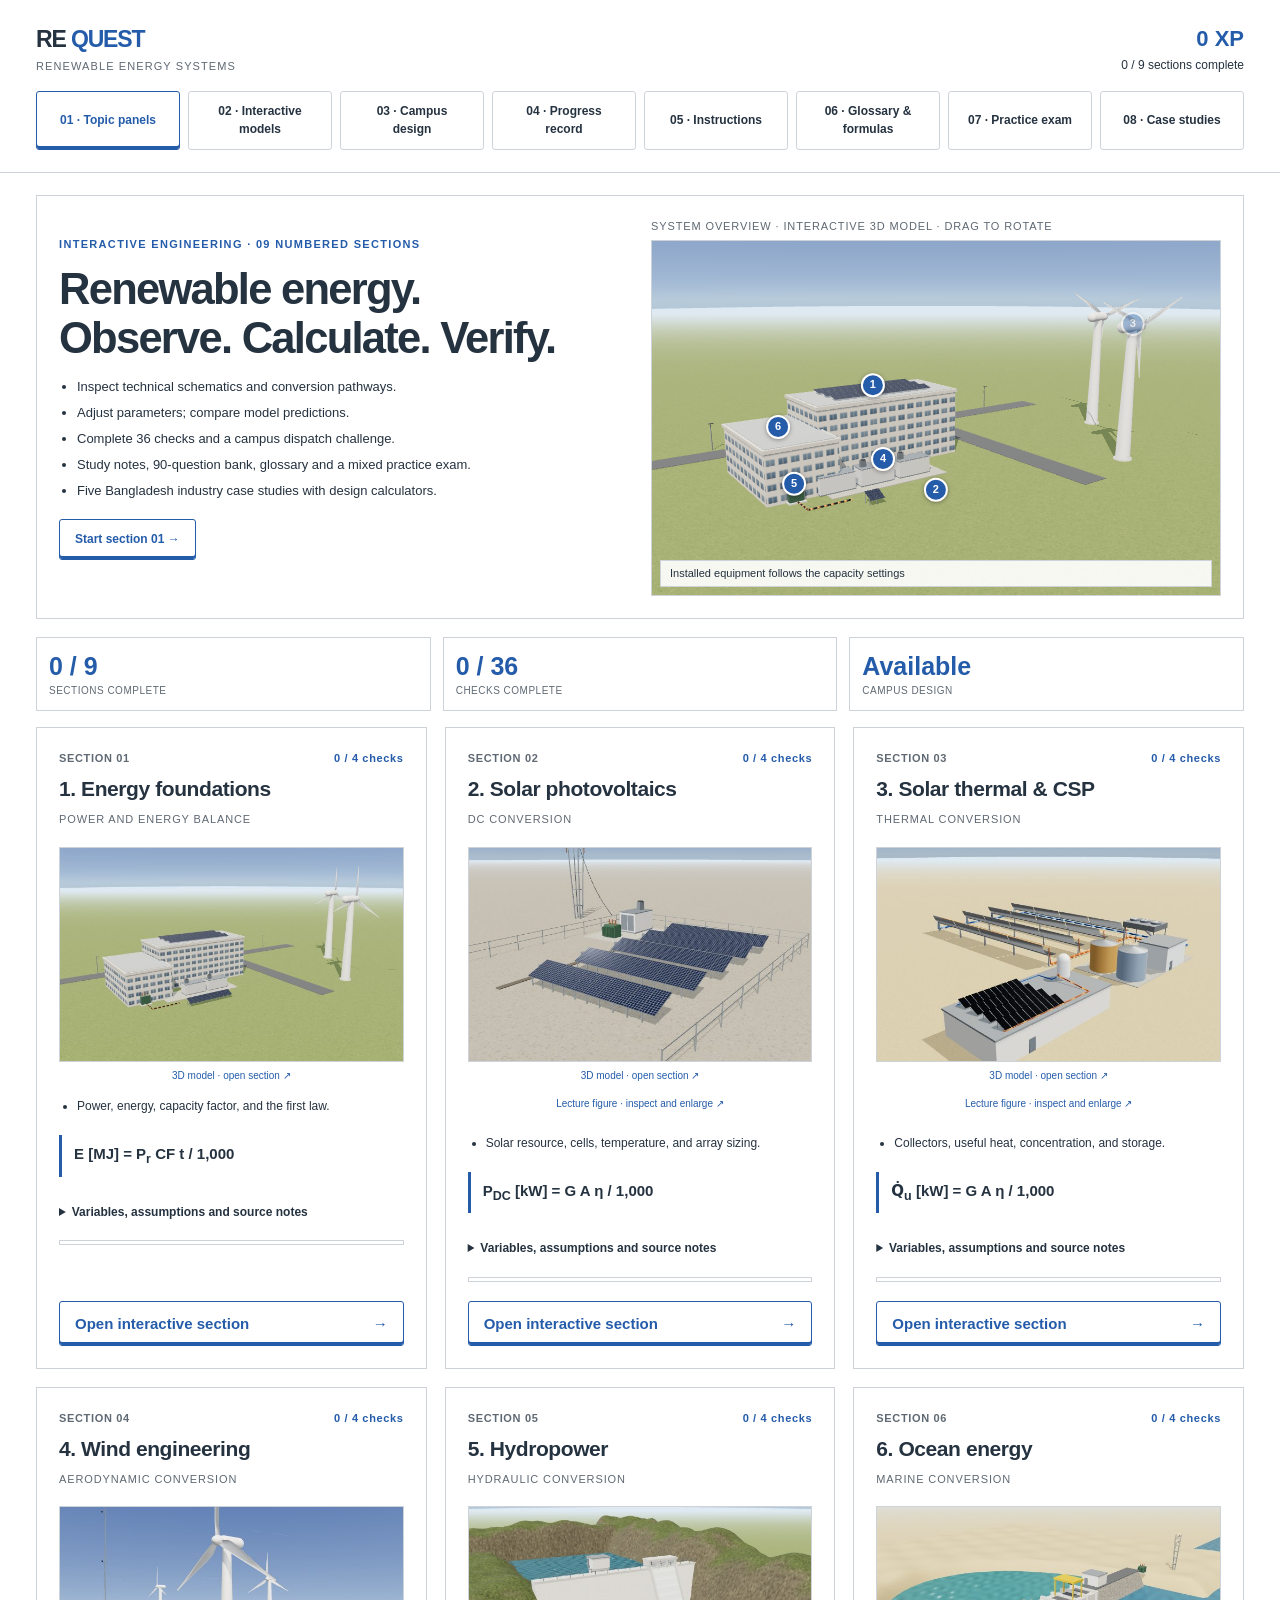
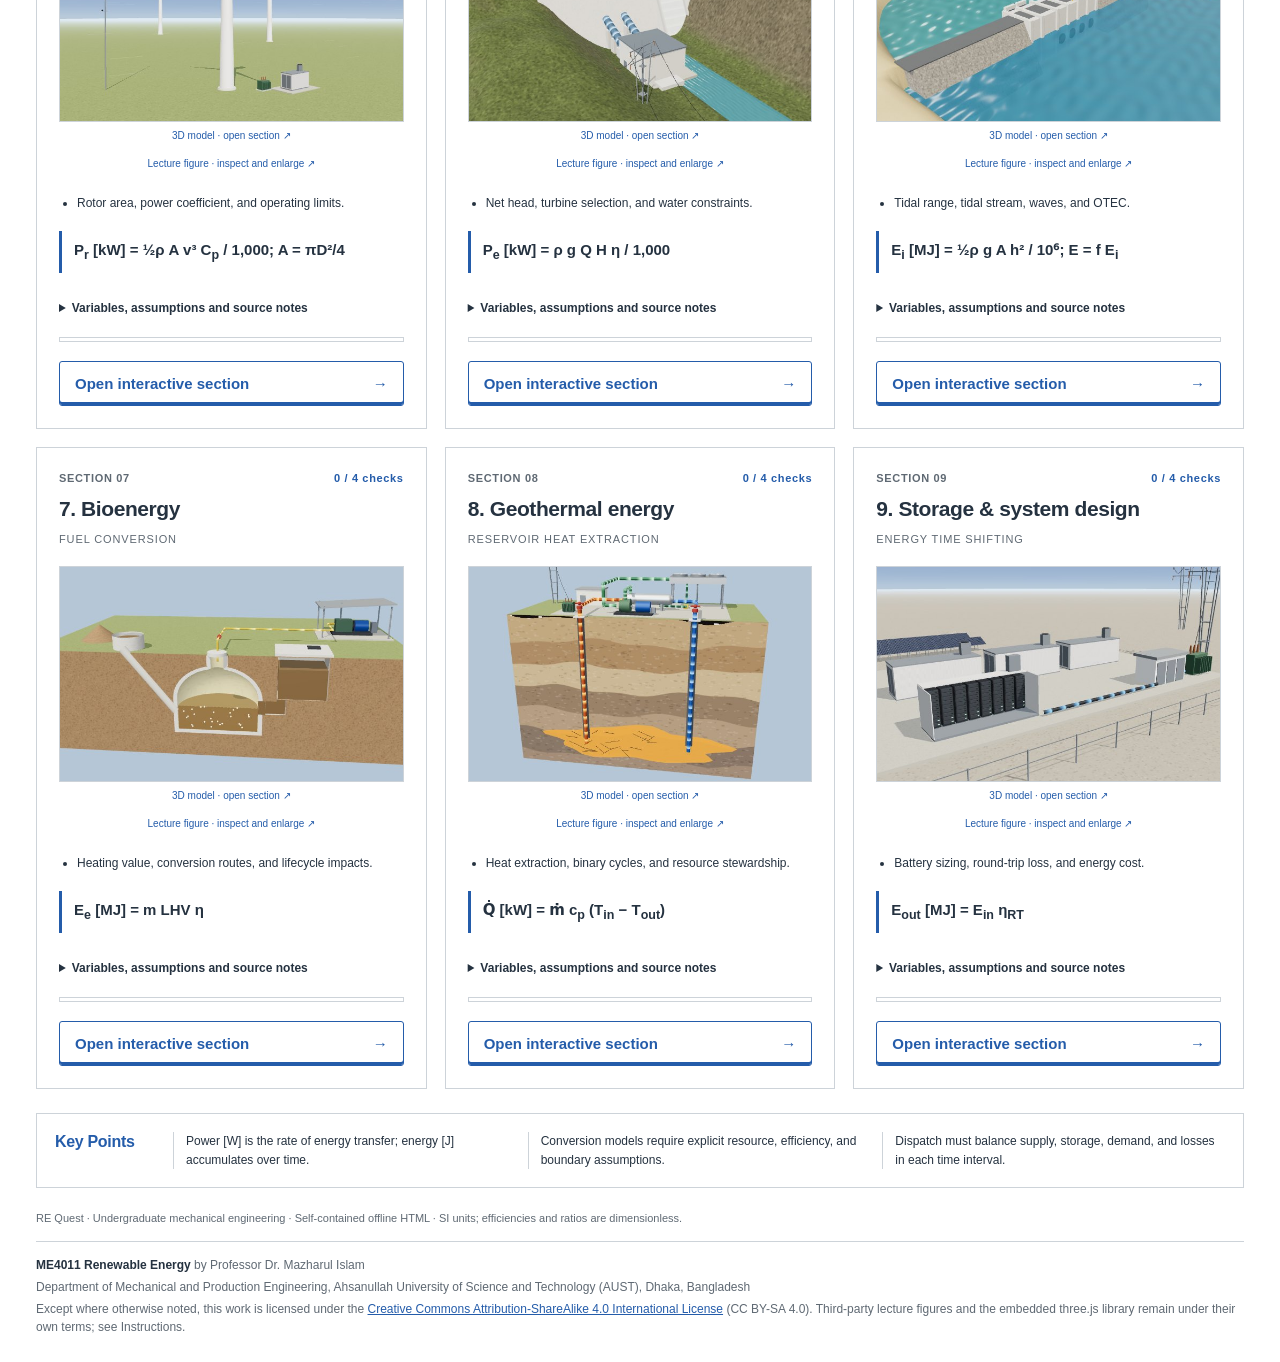
